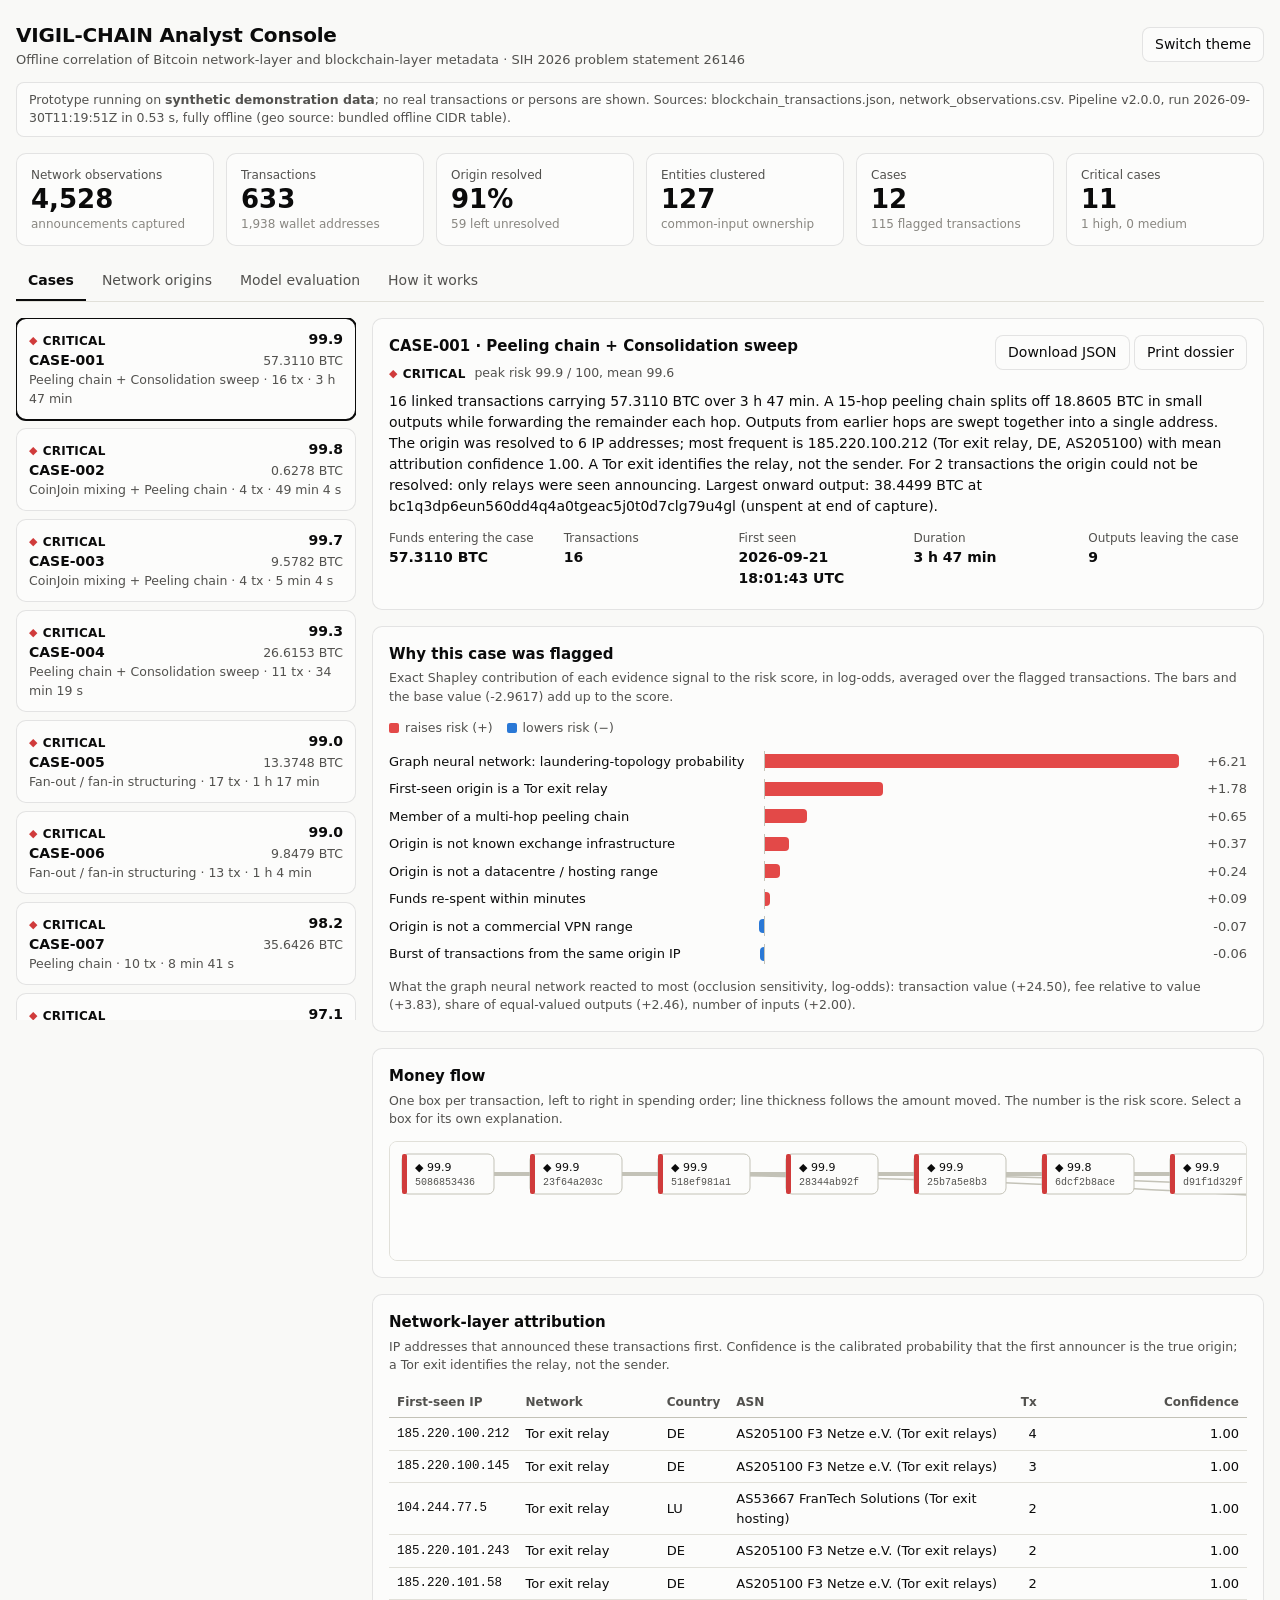
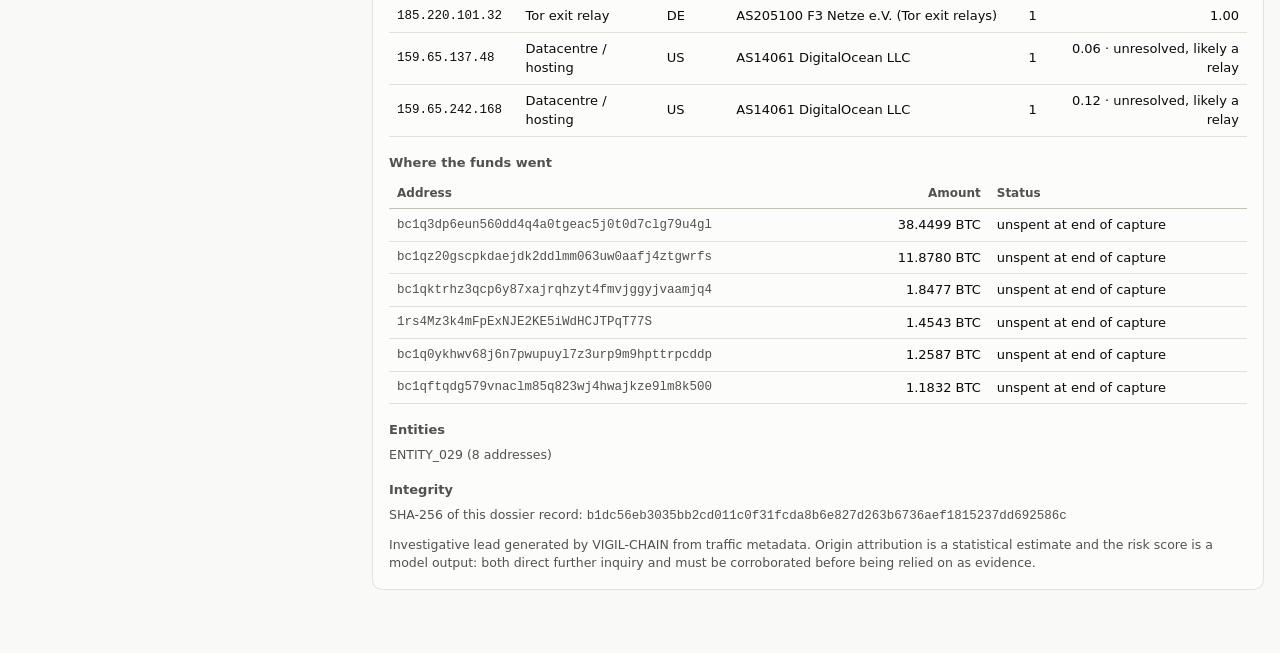
==== index.html @ c4ae5775 "feat: standalone analyst console and case API Single-file console with no external assets (opens fro" ====
<!DOCTYPE html>
<html lang="en">
<head>
<meta charset="UTF-8">
<meta name="viewport" content="width=device-width, initial-scale=1">
<title>VIGIL-CHAIN Analyst Console</title>
<style>
:root {
  color-scheme: light;
  --page: #f9f9f7; --surface: #fcfcfb; --ink: #0b0b0b; --ink2: #52514e; --muted: #898781;
  --grid: #e1e0d9; --axis: #c3c2b7; --border: rgba(11,11,11,0.10); --wash: rgba(11,11,11,0.04);
  --series-1: #2a78d6; --series-2: #eb6834;
  --raise: #e34948; --lower: #2a78d6;
  --good: #0ca30c; --warning: #fab219; --serious: #ec835a; --critical: #d03b3b;
}
@media (prefers-color-scheme: dark) {
  :root:not([data-theme="light"]) {
    color-scheme: dark;
    --page: #0d0d0d; --surface: #1a1a19; --ink: #ffffff; --ink2: #c3c2b7; --muted: #898781;
    --grid: #2c2c2a; --axis: #383835; --border: rgba(255,255,255,0.10); --wash: rgba(255,255,255,0.05);
    --series-1: #3987e5; --series-2: #d95926; --raise: #e66767; --lower: #3987e5;
  }
}
:root[data-theme="dark"] {
  color-scheme: dark;
  --page: #0d0d0d; --surface: #1a1a19; --ink: #ffffff; --ink2: #c3c2b7; --muted: #898781;
  --grid: #2c2c2a; --axis: #383835; --border: rgba(255,255,255,0.10); --wash: rgba(255,255,255,0.05);
  --series-1: #3987e5; --series-2: #d95926; --raise: #e66767; --lower: #3987e5;
}
* { box-sizing: border-box; }
body { margin: 0; background: var(--page); color: var(--ink);
  font: 14px/1.5 system-ui, -apple-system, "Segoe UI", sans-serif; }
button { font: inherit; color: inherit; cursor: pointer; }
code, .mono { font-family: ui-monospace, "Cascadia Mono", Consolas, monospace; font-size: 12.5px; }
.wrap { max-width: 1320px; margin: 0 auto; padding: 0 16px 48px; }
header { display: flex; flex-wrap: wrap; gap: 12px; align-items: center; justify-content: space-between; padding: 20px 0 12px; }
h1 { font-size: 20px; margin: 0; letter-spacing: -0.01em; }
.sub { color: var(--ink2); font-size: 13px; }
.notice { border: 1px solid var(--border); border-radius: 8px; padding: 8px 12px; color: var(--ink2);
  font-size: 12.5px; background: var(--surface); margin-bottom: 16px; }
.btn { border: 1px solid var(--border); background: var(--surface); border-radius: 8px; padding: 6px 12px; }
.btn:hover { background: var(--wash); }
.tiles { display: grid; grid-template-columns: repeat(auto-fit, minmax(150px, 1fr)); gap: 12px; margin-bottom: 16px; }
.tile { background: var(--surface); border: 1px solid var(--border); border-radius: 10px; padding: 12px 14px; }
.tile .label { color: var(--ink2); font-size: 12px; }
.tile .value { font-size: 26px; font-weight: 600; line-height: 1.2; }
.tile .hint { color: var(--muted); font-size: 12px; }
.tabs { display: flex; gap: 4px; border-bottom: 1px solid var(--grid); margin-bottom: 16px; overflow-x: auto; }
.tab { border: 0; background: none; padding: 8px 12px; border-bottom: 2px solid transparent; color: var(--ink2); white-space: nowrap; }
.tab[aria-selected="true"] { color: var(--ink); border-bottom-color: var(--ink); font-weight: 600; }
.panel { display: none; } .panel.active { display: block; }
.split { display: grid; grid-template-columns: 340px minmax(0, 1fr); gap: 16px; align-items: start; }
@media (max-width: 900px) { .split { grid-template-columns: minmax(0, 1fr); } }
.card { background: var(--surface); border: 1px solid var(--border); border-radius: 10px; padding: 16px; margin-bottom: 16px; }
.card h2 { font-size: 15px; margin: 0 0 4px; }
.card h3 { font-size: 13px; margin: 16px 0 6px; color: var(--ink2); font-weight: 600; }
.card .desc { color: var(--ink2); font-size: 12.5px; margin: 0 0 12px; }
.case-list { display: flex; flex-direction: column; gap: 8px; max-height: 78vh; overflow-y: auto; }
.case-item { text-align: left; background: var(--surface); border: 1px solid var(--border); border-radius: 10px; padding: 10px 12px; width: 100%; }
.case-item:hover { background: var(--wash); }
.case-item[aria-current="true"] { outline: 2px solid var(--ink); outline-offset: -1px; }
.case-item .row { display: flex; justify-content: space-between; gap: 8px; align-items: baseline; }
.case-item .score { font-weight: 600; font-variant-numeric: tabular-nums; }
.case-item .meta { color: var(--ink2); font-size: 12.5px; }
.sev { display: inline-flex; align-items: center; gap: 5px; font-size: 12px; font-weight: 600; letter-spacing: 0.02em; }
.sev i { font-style: normal; font-size: 11px; }
.sev.CRITICAL i { color: var(--critical); } .sev.HIGH i { color: var(--serious); }
.sev.MEDIUM i { color: var(--warning); } .sev.LOW i { color: var(--muted); }
.kv { display: grid; grid-template-columns: repeat(auto-fit, minmax(140px, 1fr)); gap: 10px 16px; margin: 12px 0 4px; }
.kv div span { display: block; color: var(--ink2); font-size: 12px; }
.kv div b { font-weight: 600; font-variant-numeric: tabular-nums; }
.narrative { margin: 8px 0 0; }
.legend { display: flex; flex-wrap: wrap; gap: 14px; font-size: 12.5px; color: var(--ink2); margin: 6px 0 10px; }
.legend span::before { content: ""; display: inline-block; width: 10px; height: 10px; border-radius: 2px; margin-right: 6px; background: var(--c); vertical-align: -1px; }
.factor { display: grid; grid-template-columns: minmax(150px, 42%) minmax(0, 1fr) 58px; gap: 10px; align-items: center; padding: 4px 0; font-size: 13px; }
.factor .track { position: relative; height: 14px; }
.factor .zero { position: absolute; top: -3px; bottom: -3px; width: 1px; background: var(--axis); }
.factor .bar { position: absolute; top: 0; height: 14px; }
.factor .bar.raise { background: var(--raise); border-radius: 0 4px 4px 0; }
.factor .bar.lower { background: var(--lower); border-radius: 4px 0 0 4px; }
.factor .num { text-align: right; font-variant-numeric: tabular-nums; color: var(--ink2); }
.flow { overflow: auto; border: 1px solid var(--grid); border-radius: 8px; max-height: 460px; background: var(--surface); }
.flow svg { display: block; }
.flow .edge { fill: none; stroke: var(--axis); }
.flow .node rect.body { fill: var(--surface); stroke: var(--axis); stroke-width: 1; }
.flow .node rect.band { stroke: none; }
.flow .node text { fill: var(--ink); font-size: 11px; }
.flow .node text.id { fill: var(--ink2); font-family: ui-monospace, Consolas, monospace; font-size: 10px; }
.flow .node { cursor: pointer; }
.flow .node.selected rect.body { stroke: var(--ink); stroke-width: 2; }
table { border-collapse: collapse; width: 100%; font-size: 13px; }
th { text-align: left; font-weight: 600; color: var(--ink2); font-size: 12px; padding: 6px 8px; border-bottom: 1px solid var(--axis); white-space: nowrap; }
td { padding: 6px 8px; border-bottom: 1px solid var(--grid); vertical-align: middle; }
td.n, th.n { text-align: right; font-variant-numeric: tabular-nums; }
.scroll { overflow-x: auto; }
.databar { display: grid; grid-template-columns: minmax(60px, 1fr) 44px; gap: 8px; align-items: center; min-width: 130px; }
.databar .t { height: 10px; position: relative; border-left: 1px solid var(--axis); }
.databar .t div { position: absolute; left: 0; top: 0; height: 10px; border-radius: 0 4px 4px 0; background: var(--c); }
.databar span { text-align: right; font-variant-numeric: tabular-nums; }
.hash { word-break: break-all; color: var(--ink2); }
.small { font-size: 12.5px; color: var(--ink2); }
#tip { position: fixed; pointer-events: none; z-index: 10; background: var(--surface); color: var(--ink); border: 1px solid var(--border);
  border-radius: 8px; padding: 8px 10px; font-size: 12.5px; box-shadow: 0 4px 16px rgba(0,0,0,0.18); max-width: 320px; display: none; }
#tip b { display: block; margin-bottom: 2px; }
.steps { display: grid; grid-template-columns: repeat(auto-fit, minmax(210px, 1fr)); gap: 12px; }
.steps .card { margin: 0; }
.steps .num { color: var(--muted); font-size: 12px; font-weight: 600; }
@media print {
  header .btn, .tabs, .case-list, .tiles, .notice, .actions { display: none !important; }
  .split { grid-template-columns: 1fr; } .panel { display: none !important; } #panel-cases { display: block !important; }
  .flow { max-height: none; overflow: visible; } body { background: #fff; }
}
</style>
</head>
<body>
<div class="wrap">
  <header>
    <div>
      <h1>VIGIL-CHAIN Analyst Console</h1>
      <div class="sub">Offline correlation of Bitcoin network-layer and blockchain-layer metadata &middot; SIH 2026 problem statement 26146</div>
    </div>
    <button class="btn" id="theme" type="button">Switch theme</button>
  </header>
  <div class="notice" id="notice"></div>
  <div class="tiles" id="tiles"></div>
  <div class="tabs" role="tablist">
    <button class="tab" role="tab" data-panel="cases" aria-selected="true">Cases</button>
    <button class="tab" role="tab" data-panel="origins" aria-selected="false">Network origins</button>
    <button class="tab" role="tab" data-panel="evaluation" aria-selected="false">Model evaluation</button>
    <button class="tab" role="tab" data-panel="method" aria-selected="false">How it works</button>
  </div>

  <section class="panel active" id="panel-cases">
    <div class="split">
      <div class="case-list" id="case-list"></div>
      <div id="case-detail"></div>
    </div>
  </section>
  <section class="panel" id="panel-origins"></section>
  <section class="panel" id="panel-evaluation"></section>
  <section class="panel" id="panel-method"></section>
</div>
<div id="tip" role="tooltip"></div>

<script id="vigil-data" type="application/json">{"meta":{"pipeline_version":"2.0.0","generated_at":"2026-09-30T11:19:51Z","sources":[{"file":"blockchain_transactions.json","sha256":"65308d26e2cf558273225a2f12fff27e6dfd21f2b08f9636fe605c480b778d29","records":633},{"file":"network_observations.csv","sha256":"879722d4d65c0af12d8719b188f96443b9447466c5f455ec9842c51c08712200","records":4528}],"model":{"pipeline_version":"2.0.0","architecture":"GraphSAGE mean, 2 layers, hidden 24; logistic risk fusion","training_data":"simulated traffic (src/simulation/generator.py)","gnn_seeds":[101,102,103,104,105,106,107,108,109,110,111,112],"fusion_seeds":[201,202,203,204,205,206],"gnn_train_transactions":7663,"gnn_train_positives":1116,"gnn_final_loss":0.0682,"fusion_train_transactions":3677,"tx_features":["log_value","log_inputs","log_outputs","log_fee_rate","output_ratio","equal_out_frac","log_respend","log_next_spend","log_in_degree","log_out_degree"],"evidence":["gnn_prob","anomaly","origin_tor","origin_vpn","origin_hosting","origin_exchange","peel_chain","coinjoin","velocity","origin_burst"],"origin_signals":["lead_term","sensor_agreement","relay_ratio","single_announcer"],"origin_calibration_transactions":11340,"sha256":"b9aaf2003395007db2a25df01aa88be20819f304ea2742f08e9f9e74195f751e","file":"vigil_chain_v1.npz"},"geo_source":"bundled offline CIDR table","runtime_s":0.53},"summary":{"observations":4528,"transactions":633,"origin_attributed":574,"origin_unresolved":59,"unobserved_transactions":0,"uncorrelated_observations":0,"observed_txids":633,"wallet_addresses":1938,"origin_ips":128,"graph_nodes":2699,"graph_edges":3286,"flow_edges":709,"entities":127,"peel_chains":16,"coinjoin_transactions":3,"flagged_transactions":115,"cases":12,"cases_by_severity":{"CRITICAL":11,"HIGH":1,"MEDIUM":0},"transactions_by_severity":{"CRITICAL":79,"HIGH":26,"MEDIUM":10,"LOW":518},"capture_start":1790000023.3746,"capture_end":1790027351.3329},"cases":[{"risk_score":99.9,"mean_risk":99.6,"severity":"CRITICAL","typology":"Peeling chain + Consolidation sweep","typology_tags":["Peeling chain","Consolidation sweep"],"tx_count":16,"inflow_btc":57.31104796,"peel_hops":15,"peeled_btc":18.860457,"first_seen":1790013703.8377,"last_seen":1790027351.3329,"duration":"3 h 47 min","origins":[{"ip":"185.220.100.212","transactions":4,"country":"DE","asn":"AS205100","asn_org":"F3 Netze e.V. (Tor exit relays)","category":"tor_exit","category_label":"Tor exit relay","mean_confidence":1.0,"resolved":true},{"ip":"185.220.100.145","transactions":3,"country":"DE","asn":"AS205100","asn_org":"F3 Netze e.V. (Tor exit relays)","category":"tor_exit","category_label":"Tor exit relay","mean_confidence":1.0,"resolved":true},{"ip":"104.244.77.5","transactions":2,"country":"LU","asn":"AS53667","asn_org":"FranTech Solutions (Tor exit hosting)","category":"tor_exit","category_label":"Tor exit relay","mean_confidence":1.0,"resolved":true},{"ip":"185.220.101.243","transactions":2,"country":"DE","asn":"AS205100","asn_org":"F3 Netze e.V. (Tor exit relays)","category":"tor_exit","category_label":"Tor exit relay","mean_confidence":1.0,"resolved":true},{"ip":"185.220.101.58","transactions":2,"country":"DE","asn":"AS205100","asn_org":"F3 Netze e.V. (Tor exit relays)","category":"tor_exit","category_label":"Tor exit relay","mean_confidence":1.0,"resolved":true},{"ip":"185.220.101.32","transactions":1,"country":"DE","asn":"AS205100","asn_org":"F3 Netze e.V. (Tor exit relays)","category":"tor_exit","category_label":"Tor exit relay","mean_confidence":1.0,"resolved":true},{"ip":"159.65.137.48","transactions":1,"country":"US","asn":"AS14061","asn_org":"DigitalOcean LLC","category":"hosting","category_label":"Datacentre / hosting","mean_confidence":0.062,"resolved":false},{"ip":"159.65.242.168","transactions":1,"country":"US","asn":"AS14061","asn_org":"DigitalOcean LLC","category":"hosting","category_label":"Datacentre / hosting","mean_confidence":0.122,"resolved":false}],"entities":[{"entity_id":"ENTITY_029","addresses":8}],"terminal_outputs":[{"address":"bc1q3dp6eun560dd4q4a0tgeac5j0t0d7clg79u4gl","amount_btc":38.44994597,"status":"unspent at end of capture"},{"address":"bc1qz20gscpkdaejdk2ddlmm063uw0aafj4ztgwrfs","amount_btc":11.87803864,"status":"unspent at end of capture"},{"address":"bc1qktrhz3qcp6y87xajrqhzyt4fmvjggyjvaamjq4","amount_btc":1.84773859,"status":"unspent at end of capture"},{"address":"1rs4Mz3k4mFpExNJE2KE5iWdHCJTPqT77S","amount_btc":1.45433624,"status":"unspent at end of capture"},{"address":"bc1q0ykhwv68j6n7pwupuyl7z3urp9m9hpttrpcddp","amount_btc":1.25873349,"status":"unspent at end of capture"},{"address":"bc1qftqdg579vnaclm85q823wj4hwajkze9lm8k500","amount_btc":1.18321023,"status":"unspent at end of capture"}],"terminal_output_count":9,"factors":[{"key":"gnn_prob","factor":"Graph neural network: laundering-topology probability","value":0.9998,"shap_log_odds":6.2064,"share_pct":66.5,"impact":"+6.21"},{"key":"origin_tor","factor":"First-seen origin is a Tor exit relay","value":0.875,"shap_log_odds":1.7777,"share_pct":19.0,"impact":"+1.78"},{"key":"peel_chain","factor":"Member of a multi-hop peeling chain","value":0.9375,"shap_log_odds":0.6473,"share_pct":6.9,"impact":"+0.65"},{"key":"origin_exchange","factor":"Origin is not known exchange infrastructure","value":0.0,"shap_log_odds":0.374,"share_pct":4.0,"impact":"+0.37"},{"key":"origin_hosting","factor":"Origin is not a datacentre / hosting range","value":0.0,"shap_log_odds":0.2357,"share_pct":2.5,"impact":"+0.24"},{"key":"velocity","factor":"Funds re-spent within minutes","value":0.1496,"shap_log_odds":0.0893,"share_pct":1.0,"impact":"+0.09"},{"key":"origin_vpn","factor":"Origin is not a commercial VPN range","value":0.0,"shap_log_odds":-0.0657,"share_pct":0.0,"impact":"-0.07"},{"key":"origin_burst","factor":"Burst of transactions from the same origin IP","value":0.0781,"shap_log_odds":-0.0564,"share_pct":0.0,"impact":"-0.06"},{"key":"anomaly","factor":"Isolation Forest: statistical outlier score","value":0.4767,"shap_log_odds":0.0041,"share_pct":0.0,"impact":"+0.00"},{"key":"coinjoin","factor":"No equal-output mixing structure","value":0.0,"shap_log_odds":-0.0006,"share_pct":0.0,"impact":"-0.00"}],"base_value_log_odds":-2.9617,"gnn_drivers":[{"feature":"log_value","label":"transaction value","log_odds_drop":24.5},{"feature":"log_fee_rate","label":"fee relative to value","log_odds_drop":3.832},{"feature":"equal_out_frac","label":"share of equal-valued outputs","log_odds_drop":2.462},{"feature":"log_inputs","label":"number of inputs","log_odds_drop":2.005}],"transactions":[{"txid":"5086853436d2662e7927ef8c202b68a44d8d186d309f499a9af49bce17ed23ab","timestamp":1790013703.8377,"risk_score":99.9,"severity":"CRITICAL","bridge":false,"inputs":1,"outputs":2,"value_btc":57.31104796,"fee_btc":4.723e-05,"origin_ip":"185.220.100.212","origin_confidence":1.0,"origin_lead_ms":152.3,"origin_country":"DE","origin_category":"tor_exit","gnn_prob":0.999,"anomaly":0.5452,"evidence":[0.999,0.545,1.0,0.0,0.0,0.0,1.0,0.0,0.203,0.0],"shap":[6.2,0.056,2.062,-0.066,0.236,0.374,0.699,-0.001,0.05,-0.105]},{"txid":"23f64a203c50a56f08697bc044e0ebeaadaabe4139642956f994967cfeb510ae","timestamp":1790014182.1853,"risk_score":99.9,"severity":"CRITICAL","bridge":false,"inputs":1,"outputs":2,"value_btc":55.10277816,"fee_btc":3.991e-05,"origin_ip":"185.220.100.145","origin_confidence":1.0,"origin_lead_ms":225.8,"origin_country":"DE","origin_category":"tor_exit","gnn_prob":1.0,"anomaly":0.4555,"evidence":[1.0,0.456,1.0,0.0,0.0,0.0,1.0,0.0,0.205,0.25],"shap":[6.208,-0.012,2.062,-0.066,0.236,0.374,0.699,-0.001,0.048,0.051]},{"txid":"518ef981a1a078b919471bd850f654b214f3f44a69af2567be566adbb0acf796","timestamp":1790014657.0384,"risk_score":99.9,"severity":"CRITICAL","bridge":false,"inputs":1,"outputs":2,"value_btc":54.76305763,"fee_btc":2.457e-05,"origin_ip":"185.220.100.145","origin_confidence":1.0,"origin_lead_ms":30.5,"origin_country":"DE","origin_category":"tor_exit","gnn_prob":0.9995,"anomaly":0.489,"evidence":[1.0,0.489,1.0,0.0,0.0,0.0,1.0,0.0,0.205,0.25],"shap":[6.204,0.013,2.062,-0.066,0.236,0.374,0.699,-0.001,0.048,0.051]},{"txid":"28344ab92f6c081c6838a0e85b0bd55eca7b9230694b7e0f5808ffcbb54161e5","timestamp":1790015966.9666,"risk_score":99.9,"severity":"CRITICAL","bridge":false,"inputs":1,"outputs":2,"value_btc":53.14977923,"fee_btc":3.207e-05,"origin_ip":"185.220.101.243","origin_confidence":1.0,"origin_lead_ms":124.1,"origin_country":"DE","origin_category":"tor_exit","gnn_prob":1.0,"anomaly":0.4597,"evidence":[1.0,0.46,1.0,0.0,0.0,0.0,1.0,0.0,0.013,0.25],"shap":[6.208,-0.009,2.062,-0.066,0.236,0.374,0.699,-0.001,0.19,0.051]},{"txid":"25b7a5e8b311b9bc12cc63f6bad22895498eff75347e8d757992e1a0563504d6","timestamp":1790017264.9501,"risk_score":99.9,"severity":"CRITICAL","bridge":false,"inputs":1,"outputs":2,"value_btc":52.80638348,"fee_btc":3.534e-05,"origin_ip":"104.244.77.5","origin_confidence":1.0,"origin_lead_ms":50.3,"origin_country":"LU","origin_category":"tor_exit","gnn_prob":0.9998,"anomaly":0.4532,"evidence":[1.0,0.453,1.0,0.0,0.0,0.0,1.0,0.0,0.29,0.25],"shap":[6.206,-0.014,2.062,-0.066,0.236,0.374,0.699,-0.001,-0.015,0.051]},{"txid":"6dcf2b8ace75c39efae2158cfd775af1edd49e628ac17435aeb4d039f0df6bc5","timestamp":1790017636.0497,"risk_score":99.8,"severity":"CRITICAL","bridge":false,"inputs":1,"outputs":2,"value_btc":50.95860955,"fee_btc":7.89e-05,"origin_ip":"185.220.100.145","origin_confidence":1.0,"origin_lead_ms":60.7,"origin_country":"DE","origin_category":"tor_exit","gnn_prob":0.9999,"anomaly":0.4597,"evidence":[1.0,0.46,1.0,0.0,0.0,0.0,1.0,0.0,0.29,0.0],"shap":[6.207,-0.009,2.062,-0.066,0.236,0.374,0.699,-0.001,-0.015,-0.105]},{"txid":"d91f1d329f5650f03495177bb2925ad317ed3fcca639305650bbef8ceaa42c64","timestamp":1790018445.243,"risk_score":99.9,"severity":"CRITICAL","bridge":false,"inputs":1,"outputs":2,"value_btc":49.36112608,"fee_btc":4.714e-05,"origin_ip":"185.220.101.243","origin_confidence":1.0,"origin_lead_ms":104.2,"origin_country":"DE","origin_category":"tor_exit","gnn_prob":1.0,"anomaly":0.4571,"evidence":[1.0,0.457,1.0,0.0,0.0,0.0,1.0,0.0,0.067,0.25],"shap":[6.208,-0.011,2.062,-0.066,0.236,0.374,0.699,-0.001,0.15,0.051]},{"txid":"4d7cc88e32f06983dcae531465f669ad3ecc386136267162f1d5d9e2416314e3","timestamp":1790019339.0364,"risk_score":99.9,"severity":"CRITICAL","bridge":false,"inputs":1,"outputs":2,"value_btc":47.75657233,"fee_btc":3.386e-05,"origin_ip":"185.220.100.212","origin_confidence":1.0,"origin_lead_ms":119.6,"origin_country":"DE","origin_category":"tor_exit","gnn_prob":1.0,"anomaly":0.4517,"evidence":[1.0,0.452,1.0,0.0,0.0,0.0,1.0,0.0,0.051,0.0],"shap":[6.208,-0.015,2.062,-0.066,0.236,0.374,0.699,-0.001,0.162,-0.105]},{"txid":"7e76185efe159dfbce46edcc9704245ec91b3bc91f11cb27ebb5e9dc8849ff72","timestamp":1790020608.1686,"risk_score":99.9,"severity":"CRITICAL","bridge":false,"inputs":1,"outputs":2,"value_btc":47.20129211,"fee_btc":3.813e-05,"origin_ip":"104.244.77.5","origin_confidence":1.0,"origin_lead_ms":151.7,"origin_country":"LU","origin_category":"tor_exit","gnn_prob":1.0,"anomaly":0.4589,"evidence":[1.0,0.459,1.0,0.0,0.0,0.0,1.0,0.0,0.09,0.0],"shap":[6.208,-0.009,2.062,-0.066,0.236,0.374,0.699,-0.001,0.134,-0.105]},{"txid":"977972c07056f4ecc7df988cdd52c9bd36dd18c3d138c06eb625b8b0bbe25822","timestamp":1790021331.9619,"risk_score":99.9,"severity":"CRITICAL","bridge":false,"inputs":1,"outputs":2,"value_btc":45.91960955,"fee_btc":2.925e-05,"origin_ip":"185.220.100.212","origin_confidence":1.0,"origin_lead_ms":111.7,"origin_country":"DE","origin_category":"tor_exit","gnn_prob":1.0,"anomaly":0.4614,"evidence":[1.0,0.461,1.0,0.0,0.0,0.0,1.0,0.0,0.09,0.0],"shap":[6.208,-0.008,2.062,-0.066,0.236,0.374,0.699,-0.001,0.134,-0.105]},{"txid":"0181644f8e43108efe268636be2baef8525b37319f087bc537d1886d16736766","timestamp":1790022263.774,"risk_score":99.9,"severity":"CRITICAL","bridge":false,"inputs":1,"outputs":2,"value_btc":44.22193869,"fee_btc":3.738e-05,"origin_ip":"185.220.101.32","origin_confidence":1.0,"origin_lead_ms":48.4,"origin_country":"DE","origin_category":"tor_exit","gnn_prob":1.0,"anomaly":0.4591,"evidence":[1.0,0.459,1.0,0.0,0.0,0.0,1.0,0.0,0.045,0.0],"shap":[6.208,-0.009,2.062,-0.066,0.236,0.374,0.699,-0.001,0.167,-0.105]},{"txid":"63011880ce89835073d2d088638aa669cc2406a8d275cc5f7b0d48b5501c9315","timestamp":1790023392.2764,"risk_score":98.3,"severity":"CRITICAL","bridge":false,"inputs":1,"outputs":2,"value_btc":43.72032496,"fee_btc":6.087e-05,"origin_ip":"159.65.242.168","origin_confidence":0.122,"origin_lead_ms":105.8,"origin_country":"US","origin_category":"hosting","gnn_prob":1.0,"anomaly":0.4332,"evidence":[1.0,0.433,0.0,0.0,0.0,0.0,1.0,0.0,0.344,0.0],"shap":[6.208,-0.029,-0.216,-0.066,0.236,0.374,0.699,-0.001,-0.055,-0.105]},{"txid":"fe8893f7552ac0dc1b3bda728d6377111390fd2ae1c6f576c494faf20e1bfd29","timestamp":1790023712.4823,"risk_score":99.8,"severity":"CRITICAL","bridge":false,"inputs":1,"outputs":2,"value_btc":42.4615306,"fee_btc":5.429e-05,"origin_ip":"185.220.101.58","origin_confidence":1.0,"origin_lead_ms":75.2,"origin_country":"DE","origin_category":"tor_exit","gnn_prob":0.9996,"anomaly":0.4386,"evidence":[1.0,0.439,1.0,0.0,0.0,0.0,1.0,0.0,0.344,0.0],"shap":[6.205,-0.025,2.062,-0.066,0.236,0.374,0.699,-0.001,-0.055,-0.105]},{"txid":"71eb197de416ac762b0c39b9987e5d226fdb4691a7de47b523e0a8988a900483","timestamp":1790024460.306,"risk_score":99.9,"severity":"CRITICAL","bridge":false,"inputs":1,"outputs":2,"value_btc":41.00714007,"fee_btc":2.128e-05,"origin_ip":"185.220.101.58","origin_confidence":1.0,"origin_lead_ms":28.2,"origin_country":"DE","origin_category":"tor_exit","gnn_prob":0.9995,"anomaly":0.4699,"evidence":[0.999,0.47,1.0,0.0,0.0,0.0,1.0,0.0,0.083,0.0],"shap":[6.204,-0.001,2.062,-0.066,0.236,0.374,0.699,-0.001,0.139,-0.105]},{"txid":"c60b488b517d850bdc361b5f793b5eb76b6f5fe03e0d54932c131b28680fba01","timestamp":1790025241.417,"risk_score":99.9,"severity":"CRITICAL","bridge":false,"inputs":1,"outputs":2,"value_btc":39.63322097,"fee_btc":6.477e-05,"origin_ip":"185.220.100.212","origin_confidence":1.0,"origin_lead_ms":5.3,"origin_country":"DE","origin_category":"tor_exit","gnn_prob":0.9997,"anomaly":0.5217,"evidence":[1.0,0.522,1.0,0.0,0.0,0.0,1.0,0.0,0.074,0.0],"shap":[6.206,0.038,2.062,-0.066,0.236,0.374,0.699,-0.001,0.145,-0.105]},{"txid":"be1087c6fb367067f9a15657cd02582979a522468acb6855fc0ef38e4f965649","timestamp":1790027351.3329,"risk_score":97.5,"severity":"CRITICAL","bridge":false,"inputs":8,"outputs":1,"value_btc":11.87814779,"fee_btc":0.00010915,"origin_ip":"159.65.137.48","origin_confidence":0.062,"origin_lead_ms":43.5,"origin_country":"US","origin_category":"hosting","gnn_prob":0.9998,"anomaly":0.6142,"evidence":[1.0,0.614,0.0,0.0,0.0,0.0,0.0,0.0,0.0,0.0],"shap":[6.206,0.108,-0.216,-0.066,0.236,0.374,-0.13,-0.001,0.2,-0.105]}],"edges":[[0,1,55.10277816],[0,15,2.20822257],[1,2,54.76305763],[2,3,53.14977923],[2,15,1.61325383],[3,4,52.80638348],[4,5,50.95860955],[5,6,49.36112608],[5,15,1.59740457],[6,7,47.75657233],[6,15,1.60450661],[7,8,47.20129211],[8,9,45.91960955],[8,15,1.28164443],[9,10,44.22193869],[9,15,1.69764161],[10,11,43.72032496],[10,15,0.50157635],[11,12,42.4615306],[12,13,41.00714007],[13,14,39.63322097],[13,15,1.37389782]],"notes":"Investigative lead generated by VIGIL-CHAIN from traffic metadata. Origin attribution is a statistical estimate and the risk score is a model output: both direct further inquiry and must be corroborated before being relied on as evidence.","narrative":"16 linked transactions carrying 57.3110 BTC over 3 h 47 min. A 15-hop peeling chain splits off 18.8605 BTC in small outputs while forwarding the remainder each hop. Outputs from earlier hops are swept together into a single address. The origin was resolved to 6 IP addresses; most frequent is 185.220.100.212 (Tor exit relay, DE, AS205100) with mean attribution confidence 1.00. A Tor exit identifies the relay, not the sender. For 2 transactions the origin could not be resolved: only relays were seen announcing. Largest onward output: 38.4499 BTC at bc1q3dp6eun560dd4q4a0tgeac5j0t0d7clg79u4gl (unspent at end of capture).","case_id":"CASE-001","evidence_hash":"b1dc56eb3035bb2cd011c0f31fcda8b6e827d263b6736aef1815237dd692586c"},{"risk_score":99.8,"mean_risk":99.3,"severity":"CRITICAL","typology":"CoinJoin mixing + Peeling chain","typology_tags":["CoinJoin mixing","Peeling chain"],"tx_count":4,"inflow_btc":0.62784128,"peel_hops":3,"peeled_btc":0.01501841,"first_seen":1790005079.31,"last_seen":1790008023.654,"duration":"49 min 4 s","origins":[{"ip":"104.244.77.12","transactions":1,"country":"LU","asn":"AS53667","asn_org":"FranTech Solutions (Tor exit hosting)","category":"tor_exit","category_label":"Tor exit relay","mean_confidence":1.0,"resolved":true},{"ip":"185.220.101.243","transactions":1,"country":"DE","asn":"AS205100","asn_org":"F3 Netze e.V. (Tor exit relays)","category":"tor_exit","category_label":"Tor exit relay","mean_confidence":1.0,"resolved":true},{"ip":"185.220.101.58","transactions":1,"country":"DE","asn":"AS205100","asn_org":"F3 Netze e.V. (Tor exit relays)","category":"tor_exit","category_label":"Tor exit relay","mean_confidence":1.0,"resolved":true},{"ip":"73.107.13.85","transactions":1,"country":"US","asn":"AS7922","asn_org":"Comcast Cable","category":"residential","category_label":"Residential ISP","mean_confidence":0.227,"resolved":false}],"entities":[],"terminal_outputs":[{"address":"1qr9Yw991UJRK62hiASmGXffRXDM4gBDdC","amount_btc":0.1,"status":"unspent at end of capture"},{"address":"1j4nQTjmRnJwkxMnMYDWnu3N46faPxCKws","amount_btc":0.1,"status":"unspent at end of capture"},{"address":"bc1qyc6fgx36jq5uypcmhmxp7fxg7y6v7npnhnqm7p","amount_btc":0.1,"status":"unspent at end of capture"},{"address":"3zUK92AFnXYcZNUs9qRim4QdQmDGcUWYhD","amount_btc":0.1,"status":"unspent at end of capture"},{"address":"1Qe9jnfyQg7BM24RdFw54err7sYfStAtmQ","amount_btc":0.08488883,"status":"unspent at end of capture"},{"address":"bc1q7w082dkdsawtpnp5u5nmalr0hlzg5w29eegpq4","amount_btc":0.03393363,"status":"unspent at end of capture"}],"terminal_output_count":13,"factors":[{"key":"gnn_prob","factor":"Graph neural network: laundering-topology probability","value":0.9996,"shap_log_odds":6.2046,"share_pct":72.7,"impact":"+6.20"},{"key":"origin_tor","factor":"First-seen origin is a Tor exit relay","value":0.75,"shap_log_odds":1.4929,"share_pct":17.5,"impact":"+1.49"},{"key":"origin_exchange","factor":"Origin is not known exchange infrastructure","value":0.0,"shap_log_odds":0.374,"share_pct":4.4,"impact":"+0.37"},{"key":"origin_hosting","factor":"Origin is not a datacentre / hosting range","value":0.0,"shap_log_odds":0.2357,"share_pct":2.8,"impact":"+0.24"},{"key":"peel_chain","factor":"Not part of a multi-hop peeling chain","value":0.375,"shap_log_odds":0.1809,"share_pct":2.1,"impact":"+0.18"},{"key":"origin_burst","factor":"Burst of transactions from the same origin IP","value":0.0,"shap_log_odds":-0.1053,"share_pct":0.0,"impact":"-0.11"},{"key":"origin_vpn","factor":"Origin is not a commercial VPN range","value":0.0,"shap_log_odds":-0.0657,"share_pct":0.0,"impact":"-0.07"},{"key":"coinjoin","factor":"No equal-output mixing structure","value":0.125,"shap_log_odds":0.0294,"share_pct":0.3,"impact":"+0.03"},{"key":"velocity","factor":"Funds re-spent within minutes","value":0.2523,"shap_log_odds":0.0133,"share_pct":0.2,"impact":"+0.01"},{"key":"anomaly","factor":"Isolation Forest: statistical outlier score","value":0.4654,"shap_log_odds":-0.0045,"share_pct":0.0,"impact":"-0.00"}],"base_value_log_odds":-2.9617,"gnn_drivers":[{"feature":"output_ratio","label":"small-to-large output ratio","log_odds_drop":15.859},{"feature":"log_outputs","label":"number of outputs","log_odds_drop":10.128},{"feature":"log_fee_rate","label":"fee relative to value","log_odds_drop":8.069},{"feature":"log_inputs","label":"number of inputs","log_odds_drop":4.618}],"transactions":[{"txid":"719aa3f77beeb2599c7f328cf727cbee54fc082ee16712d5a6a836a35262e350","timestamp":1790005079.31,"risk_score":99.7,"severity":"CRITICAL","bridge":false,"inputs":5,"outputs":10,"value_btc":0.62784128,"fee_btc":7.551e-05,"origin_ip":"185.220.101.58","origin_confidence":1.0,"origin_lead_ms":166.9,"origin_country":"DE","origin_category":"tor_exit","gnn_prob":0.9997,"anomaly":0.6156,"evidence":[1.0,0.616,1.0,0.0,0.0,0.0,0.0,0.5,0.494,0.0],"shap":[6.206,0.109,2.062,-0.066,0.236,0.374,-0.13,0.119,-0.166,-0.105]},{"txid":"32c3d6cd427ac83b30755703a3ee752c7e5e488a68b0747fe81e45402e88a12b","timestamp":1790005290.9518,"risk_score":99.7,"severity":"CRITICAL","bridge":false,"inputs":1,"outputs":2,"value_btc":0.1,"fee_btc":3.303e-05,"origin_ip":"185.220.101.243","origin_confidence":1.0,"origin_lead_ms":61.1,"origin_country":"DE","origin_category":"tor_exit","gnn_prob":1.0,"anomaly":0.4146,"evidence":[1.0,0.415,1.0,0.0,0.0,0.0,0.5,0.0,0.494,0.0],"shap":[6.208,-0.043,2.062,-0.066,0.236,0.374,0.285,-0.001,-0.166,-0.105]},{"txid":"8d82c52a04eb792ab2108b6c603a020e37332d3e76b7bc01bafdef513b5def51","timestamp":1790006662.1077,"risk_score":99.8,"severity":"CRITICAL","bridge":false,"inputs":1,"outputs":2,"value_btc":0.09751875,"fee_btc":2.914e-05,"origin_ip":"104.244.77.12","origin_confidence":1.0,"origin_lead_ms":29.2,"origin_country":"LU","origin_category":"tor_exit","gnn_prob":1.0,"anomaly":0.3995,"evidence":[1.0,0.4,1.0,0.0,0.0,0.0,0.5,0.0,0.011,0.0],"shap":[6.208,-0.054,2.062,-0.066,0.236,0.374,0.285,-0.001,0.192,-0.105]},{"txid":"26ab0126eba0d9278b01f419f0b28e9ff0c4e5f83e564ecd54e2f5be1a6515a5","timestamp":1790008023.654,"risk_score":98.0,"severity":"CRITICAL","bridge":false,"inputs":1,"outputs":2,"value_btc":0.09359079,"fee_btc":3.059e-05,"origin_ip":"73.107.13.85","origin_confidence":0.227,"origin_lead_ms":171.7,"origin_country":"US","origin_category":"residential","gnn_prob":0.9985,"anomaly":0.4318,"evidence":[0.999,0.432,0.0,0.0,0.0,0.0,0.5,0.0,0.011,0.0],"shap":[6.197,-0.03,-0.216,-0.066,0.236,0.374,0.285,-0.001,0.192,-0.105]}],"edges":[[0,1,0.1],[1,2,0.09751875],[2,3,0.09359079]],"notes":"Investigative lead generated by VIGIL-CHAIN from traffic metadata. Origin attribution is a statistical estimate and the risk score is a model output: both direct further inquiry and must be corroborated before being relied on as evidence.","narrative":"4 linked transactions carrying 0.6278 BTC over 49 min 4 s. An equal-output mixing round breaks the link between senders and receivers. A 3-hop peeling chain splits off 0.0150 BTC in small outputs while forwarding the remainder each hop. The origin was resolved to 3 IP addresses; most frequent is 104.244.77.12 (Tor exit relay, LU, AS53667) with mean attribution confidence 1.00. A Tor exit identifies the relay, not the sender. For 1 transaction the origin could not be resolved: only relays were seen announcing. Largest onward output: 0.1000 BTC at 1qr9Yw991UJRK62hiASmGXffRXDM4gBDdC (unspent at end of capture).","case_id":"CASE-002","evidence_hash":"c210a95e7610272b299a33d0f936da33cfc56282099b4599e6368a7ac37a93ae"},{"risk_score":99.7,"mean_risk":98.9,"severity":"CRITICAL","typology":"CoinJoin mixing + Peeling chain","typology_tags":["CoinJoin mixing","Peeling chain"],"tx_count":4,"inflow_btc":9.57821374,"peel_hops":3,"peeled_btc":0.11935013,"first_seen":1790017363.3247,"last_seen":1790017667.2231,"duration":"5 min 4 s","origins":[{"ip":"185.220.100.212","transactions":2,"country":"DE","asn":"AS205100","asn_org":"F3 Netze e.V. (Tor exit relays)","category":"tor_exit","category_label":"Tor exit relay","mean_confidence":1.0,"resolved":true},{"ip":"104.244.77.5","transactions":1,"country":"LU","asn":"AS53667","asn_org":"FranTech Solutions (Tor exit hosting)","category":"tor_exit","category_label":"Tor exit relay","mean_confidence":1.0,"resolved":true},{"ip":"185.220.101.94","transactions":1,"country":"DE","asn":"AS205100","asn_org":"F3 Netze e.V. (Tor exit relays)","category":"tor_exit","category_label":"Tor exit relay","mean_confidence":0.396,"resolved":false}],"entities":[],"terminal_outputs":[{"address":"3fRXz29UwpuNVmaMc65Bvujr3oHK93vFzJ","amount_btc":1.0,"status":"unspent at end of capture"},{"address":"3eq8tPvVQo2BNdXyrCYgVwdxgD8ujBQWB7","amount_btc":1.0,"status":"unspent at end of capture"},{"address":"3N1Uziy2kcmGFMQLY1tn7vV6upoCzPDtim","amount_btc":1.0,"status":"unspent at end of capture"},{"address":"bc1qfwvgvjqxnhwz59gwmvqukpnqd0h4kzu6j3p4qa","amount_btc":1.0,"status":"unspent at end of capture"},{"address":"3hx4E4bCj8Fs5KvXPkCyb7FZz8ymXSTNJS","amount_btc":1.0,"status":"unspent at end of capture"},{"address":"1EU1UAeKD6jqyE3KiC1W5tgQpWEfbw5XsF","amount_btc":1.0,"status":"unspent at end of capture"}],"terminal_output_count":19,"factors":[{"key":"gnn_prob","factor":"Graph neural network: laundering-topology probability","value":0.9976,"shap_log_odds":6.1896,"share_pct":72.6,"impact":"+6.19"},{"key":"origin_tor","factor":"First-seen origin is a Tor exit relay","value":0.75,"shap_log_odds":1.4929,"share_pct":17.5,"impact":"+1.49"},{"key":"origin_exchange","factor":"Origin is not known exchange infrastructure","value":0.0,"shap_log_odds":0.374,"share_pct":4.4,"impact":"+0.37"},{"key":"velocity","factor":"Funds re-spent within minutes","value":0.7587,"shap_log_odds":-0.3618,"share_pct":0.0,"impact":"-0.36"},{"key":"origin_hosting","factor":"Origin is not a datacentre / hosting range","value":0.0,"shap_log_odds":0.2357,"share_pct":2.8,"impact":"+0.24"},{"key":"peel_chain","factor":"Not part of a multi-hop peeling chain","value":0.375,"shap_log_odds":0.1809,"share_pct":2.1,"impact":"+0.18"},{"key":"origin_vpn","factor":"Origin is not a commercial VPN range","value":0.0,"shap_log_odds":-0.0657,"share_pct":0.0,"impact":"-0.07"},{"key":"coinjoin","factor":"No equal-output mixing structure","value":0.125,"shap_log_odds":0.0294,"share_pct":0.3,"impact":"+0.03"},{"key":"origin_burst","factor":"Burst of transactions from the same origin IP","value":0.1875,"shap_log_odds":0.012,"share_pct":0.1,"impact":"+0.01"},{"key":"anomaly","factor":"Isolation Forest: statistical outlier score","value":0.4827,"shap_log_odds":0.0086,"share_pct":0.1,"impact":"+0.01"}],"base_value_log_odds":-2.9617,"gnn_drivers":[{"feature":"log_outputs","label":"number of outputs","log_odds_drop":9.512},{"feature":"output_ratio","label":"small-to-large output ratio","log_odds_drop":9.145},{"feature":"log_next_spend","label":"time until the outputs were re-spent","log_odds_drop":6.088},{"feature":"log_inputs","label":"number of inputs","log_odds_drop":4.494}],"transactions":[{"txid":"5f226cac64a95a374cea340303c574a86a9e8846690d05de0eee6d36273e05c1","timestamp":1790017363.3247,"risk_score":99.7,"severity":"CRITICAL","bridge":false,"inputs":8,"outputs":16,"value_btc":9.57821374,"fee_btc":0.00023939,"origin_ip":"185.220.100.212","origin_confidence":1.0,"origin_lead_ms":54.2,"origin_country":"DE","origin_category":"tor_exit","gnn_prob":1.0,"anomaly":0.6517,"evidence":[1.0,0.652,1.0,0.0,0.0,0.0,0.0,0.5,0.537,0.25],"shap":[6.208,0.136,2.062,-0.066,0.236,0.374,-0.13,0.119,-0.198,0.051]},{"txid":"4cd83a68305a3601e399d35a11efe9997ccfadd114af3639fc80e31306a4e730","timestamp":1790017549.8465,"risk_score":96.4,"severity":"CRITICAL","bridge":false,"inputs":1,"outputs":2,"value_btc":1.0,"fee_btc":2.207e-05,"origin_ip":"185.220.101.94","origin_confidence":0.396,"origin_lead_ms":102.8,"origin_country":"DE","origin_category":"tor_exit","gnn_prob":1.0,"anomaly":0.4116,"evidence":[1.0,0.412,0.0,0.0,0.0,0.0,0.5,0.0,0.852,0.0],"shap":[6.208,-0.045,-0.216,-0.066,0.236,0.374,0.285,-0.001,-0.431,-0.105]},{"txid":"8db5fb1fcc612ebb12ebcbda602f5175ca573c65e05eabf4e971dacac8ef6196","timestamp":1790017597.8511,"risk_score":99.7,"severity":"CRITICAL","bridge":false,"inputs":1,"outputs":2,"value_btc":0.9747925,"fee_btc":1.48e-05,"origin_ip":"104.244.77.5","origin_confidence":1.0,"origin_lead_ms":105.0,"origin_country":"LU","origin_category":"tor_exit","gnn_prob":1.0,"anomaly":0.4104,"evidence":[1.0,0.41,1.0,0.0,0.0,0.0,0.5,0.0,0.852,0.25],"shap":[6.208,-0.046,2.062,-0.066,0.236,0.374,0.285,-0.001,-0.431,0.051]},{"txid":"60047ffdff74d8a84ef00b2ff59d49252adc0bec62d9b535a360e646adfd7e88","timestamp":1790017667.2231,"risk_score":99.7,"severity":"CRITICAL","bridge":false,"inputs":1,"outputs":2,"value_btc":0.90344057,"fee_btc":5.952e-05,"origin_ip":"185.220.100.212","origin_confidence":1.0,"origin_lead_ms":189.7,"origin_country":"DE","origin_category":"tor_exit","gnn_prob":0.9903,"anomaly":0.4572,"evidence":[0.99,0.457,1.0,0.0,0.0,0.0,0.5,0.0,0.794,0.25],"shap":[6.134,-0.011,2.062,-0.066,0.236,0.374,0.285,-0.001,-0.388,0.051]}],"edges":[[0,1,1.0],[1,2,0.9747925],[2,3,0.90344057]],"notes":"Investigative lead generated by VIGIL-CHAIN from traffic metadata. Origin attribution is a statistical estimate and the risk score is a model output: both direct further inquiry and must be corroborated before being relied on as evidence.","narrative":"4 linked transactions carrying 9.5782 BTC over 5 min 4 s. An equal-output mixing round breaks the link between senders and receivers. A 3-hop peeling chain splits off 0.1194 BTC in small outputs while forwarding the remainder each hop. The origin was resolved to 2 IP addresses; most frequent is 185.220.100.212 (Tor exit relay, DE, AS205100) with mean attribution confidence 1.00. A Tor exit identifies the relay, not the sender. For 1 transaction the origin could not be resolved: only relays were seen announcing. Largest onward output: 1.0000 BTC at 3fRXz29UwpuNVmaMc65Bvujr3oHK93vFzJ (unspent at end of capture).","case_id":"CASE-003","evidence_hash":"1347be29cc5df87c0144ab7c50a9e7712bb918ed3c0723672cb04b9d23c97c1e"},{"risk_score":99.3,"mean_risk":99.0,"severity":"CRITICAL","typology":"Peeling chain + Consolidation sweep","typology_tags":["Peeling chain","Consolidation sweep"],"tx_count":11,"inflow_btc":26.61533359,"peel_hops":10,"peeled_btc":16.86238507,"first_seen":1790002442.0126,"last_seen":1790004501.3904,"duration":"34 min 19 s","origins":[{"ip":"193.32.126.246","transactions":10,"country":"SE","asn":"AS39351","asn_org":"31173 Services AB (commercial VPN)","category":"vpn","category_label":"Commercial VPN","mean_confidence":1.0,"resolved":true},{"ip":"49.38.153.62","transactions":1,"country":"IN","asn":"AS55836","asn_org":"Reliance Jio Infocomm","category":"residential","category_label":"Residential ISP","mean_confidence":0.137,"resolved":false}],"entities":[{"entity_id":"ENTITY_046","addresses":5}],"terminal_outputs":[{"address":"bc1qdg6z6dkf5jsakpdrwrcljtmmngya7s30du9ehn","amount_btc":9.75264542,"status":"unspent at end of capture"},{"address":"bc1q68pcwrasmhm030khteg3qnkvae3fn4kww0avh8","amount_btc":6.97316241,"status":"unspent at end of capture"},{"address":"bc1q9589llhr5kkm8hhc7kh3gpjta9txj0v4mvmluc","amount_btc":2.79584036,"status":"unspent at end of capture"},{"address":"bc1qv943eaekxv78llfakph4a2eqzgxyy54pd84g4u","amount_btc":2.64165933,"status":"unspent at end of capture"},{"address":"bc1q5vmr4q73zpdarmhpzyky7g68qzzwdlmryw3cwk","amount_btc":2.08251933,"status":"unspent at end of capture"},{"address":"bc1qmvscg9tjwaxz9m53lttkdl0adh2ap2xmf3l5ws","amount_btc":1.63554895,"status":"unspent at end of capture"}],"terminal_output_count":7,"factors":[{"key":"gnn_prob","factor":"Graph neural network: laundering-topology probability","value":0.9929,"shap_log_odds":6.1539,"share_pct":74.5,"impact":"+6.15"},{"key":"origin_vpn","factor":"First-seen origin is a commercial VPN range","value":0.9091,"shap_log_odds":0.5976,"share_pct":7.2,"impact":"+0.60"},{"key":"peel_chain","factor":"Member of a multi-hop peeling chain","value":0.7862,"shap_log_odds":0.5219,"share_pct":6.3,"impact":"+0.52"},{"key":"velocity","factor":"Funds re-spent within minutes","value":0.8238,"shap_log_odds":-0.4101,"share_pct":0.0,"impact":"-0.41"},{"key":"origin_exchange","factor":"Origin is not known exchange infrastructure","value":0.0,"shap_log_odds":0.374,"share_pct":4.5,"impact":"+0.37"},{"key":"origin_burst","factor":"Burst of transactions from the same origin IP","value":0.755,"shap_log_odds":0.3673,"share_pct":4.4,"impact":"+0.37"},{"key":"origin_hosting","factor":"Origin is not a datacentre / hosting range","value":0.0,"shap_log_odds":0.2357,"share_pct":2.9,"impact":"+0.24"},{"key":"origin_tor","factor":"Origin is not a Tor exit relay","value":0.0,"shap_log_odds":-0.2156,"share_pct":0.0,"impact":"-0.22"},{"key":"anomaly","factor":"Isolation Forest: statistical outlier score","value":0.4909,"shap_log_odds":0.0147,"share_pct":0.2,"impact":"+0.01"},{"key":"coinjoin","factor":"No equal-output mixing structure","value":0.0,"shap_log_odds":-0.0006,"share_pct":0.0,"impact":"-0.00"}],"base_value_log_odds":-2.9617,"gnn_drivers":[{"feature":"log_value","label":"transaction value","log_odds_drop":16.873},{"feature":"log_next_spend","label":"time until the outputs were re-spent","log_odds_drop":6.635},{"feature":"equal_out_frac","label":"share of equal-valued outputs","log_odds_drop":1.79},{"feature":"log_in_degree","label":"number of funding transactions","log_odds_drop":1.141}],"transactions":[{"txid":"91e8855d98be81712985989ec478b0ce1d4331914c6f5437d58a795106688161","timestamp":1790002442.0126,"risk_score":99.1,"severity":"CRITICAL","bridge":false,"inputs":1,"outputs":2,"value_btc":26.61533359,"fee_btc":3.104e-05,"origin_ip":"193.32.126.246","origin_confidence":1.0,"origin_lead_ms":70.8,"origin_country":"SE","origin_category":"vpn","gnn_prob":0.9758,"anomaly":0.5165,"evidence":[0.976,0.516,0.0,1.0,0.0,0.0,0.865,0.0,0.814,0.83],"shap":[6.024,0.034,-0.216,0.664,0.236,0.374,0.587,-0.001,-0.402,0.415]},{"txid":"be2530098b046c5ad368a3eba8d2ebea4c79755389a55b8ca03f1c4fd5d1eb80","timestamp":1790002503.9332,"risk_score":99.2,"severity":"CRITICAL","bridge":false,"inputs":1,"outputs":2,"value_btc":23.81946219,"fee_btc":2.552e-05,"origin_ip":"193.32.126.246","origin_confidence":1.0,"origin_lead_ms":67.9,"origin_country":"SE","origin_category":"vpn","gnn_prob":0.9975,"anomaly":0.4931,"evidence":[0.997,0.493,0.0,1.0,0.0,0.0,0.865,0.0,0.953,0.83],"shap":[6.189,0.016,-0.216,0.664,0.236,0.374,0.587,-0.001,-0.506,0.415]},{"txid":"08315dd3a4a709bd0c478c81a9710ec8b21e92453e7d0aa5d4d661ff88f5cac9","timestamp":1790002518.42,"risk_score":99.1,"severity":"CRITICAL","bridge":false,"inputs":1,"outputs":2,"value_btc":21.32498934,"fee_btc":3.899e-05,"origin_ip":"193.32.126.246","origin_confidence":1.0,"origin_lead_ms":67.1,"origin_country":"SE","origin_category":"vpn","gnn_prob":0.991,"anomaly":0.4737,"evidence":[0.991,0.474,0.0,1.0,0.0,0.0,0.865,0.0,0.953,0.83],"shap":[6.14,0.002,-0.216,0.664,0.236,0.374,0.587,-0.001,-0.506,0.415]},{"txid":"3b60fced9e62e238eeaee2d5929de6ea70c704d476f46a914460f8c971f6b8e3","timestamp":1790002533.9447,"risk_score":98.9,"severity":"CRITICAL","bridge":false,"inputs":1,"outputs":2,"value_btc":18.68329102,"fee_btc":6.427e-05,"origin_ip":"193.32.126.246","origin_confidence":1.0,"origin_lead_ms":127.6,"origin_country":"SE","origin_category":"vpn","gnn_prob":0.9601,"anomaly":0.4715,"evidence":[0.96,0.471,0.0,1.0,0.0,0.0,0.865,0.0,0.952,0.83],"shap":[5.905,0.0,-0.216,0.664,0.236,0.374,0.587,-0.001,-0.505,0.415]},{"txid":"ac0cfda561e6e124ebc6d7e47be36252620a1ca3eb1df07dccb2ebfa233c1e8d","timestamp":1790002548.6483,"risk_score":99.2,"severity":"CRITICAL","bridge":false,"inputs":1,"outputs":2,"value_btc":16.60070742,"fee_btc":1.611e-05,"origin_ip":"193.32.126.246","origin_confidence":1.0,"origin_lead_ms":192.4,"origin_country":"SE","origin_category":"vpn","gnn_prob":0.9982,"anomaly":0.4718,"evidence":[0.998,0.472,0.0,1.0,0.0,0.0,0.865,0.0,0.952,0.83],"shap":[6.194,0.0,-0.216,0.664,0.236,0.374,0.587,-0.001,-0.505,0.415]},{"txid":"715b9ad4203d1bf93af5768c0818ced9859d7b43f67eb60c69b032353c1eb59c","timestamp":1790002578.0926,"risk_score":99.2,"severity":"CRITICAL","bridge":false,"inputs":1,"outputs":2,"value_btc":14.96514236,"fee_btc":1.643e-05,"origin_ip":"193.32.126.246","origin_confidence":1.0,"origin_lead_ms":182.3,"origin_country":"SE","origin_category":"vpn","gnn_prob":0.9999,"anomaly":0.4733,"evidence":[1.0,0.473,0.0,1.0,0.0,0.0,0.865,0.0,0.907,0.83],"shap":[6.207,0.001,-0.216,0.664,0.236,0.374,0.587,-0.001,-0.471,0.415]},{"txid":"b9244f1fcba3dd7a2e9e559a248de1b0965a8779aa965c9df155a7c6dcea5e0f","timestamp":1790002645.4575,"risk_score":99.3,"severity":"CRITICAL","bridge":false,"inputs":1,"outputs":2,"value_btc":13.94939915,"fee_btc":1.779e-05,"origin_ip":"193.32.126.246","origin_confidence":1.0,"origin_lead_ms":64.5,"origin_country":"SE","origin_category":"vpn","gnn_prob":1.0,"anomaly":0.4592,"evidence":[1.0,0.459,0.0,1.0,0.0,0.0,0.865,0.0,0.799,0.83],"shap":[6.208,-0.009,-0.216,0.664,0.236,0.374,0.587,-0.001,-0.392,0.415]},{"txid":"e8ceafeac143a2d9828237c858d80198738ed317b650dc6e986a028e518b8599","timestamp":1790002725.0633,"risk_score":99.2,"severity":"CRITICAL","bridge":false,"inputs":1,"outputs":2,"value_btc":11.88137153,"fee_btc":3.79e-05,"origin_ip":"193.32.126.246","origin_confidence":1.0,"origin_lead_ms":65.2,"origin_country":"SE","origin_category":"vpn","gnn_prob":1.0,"anomaly":0.4974,"evidence":[1.0,0.497,0.0,1.0,0.0,0.0,0.865,0.0,0.959,0.83],"shap":[6.208,0.02,-0.216,0.664,0.236,0.374,0.587,-0.001,-0.51,0.415]},{"txid":"14dcd18659ccd7778ce3a87061368036d6ac260bf74d9421533d9f91e5427da9","timestamp":1790002737.7544,"risk_score":99.2,"severity":"CRITICAL","bridge":false,"inputs":1,"outputs":2,"value_btc":11.39943701,"fee_btc":2.708e-05,"origin_ip":"193.32.126.246","origin_confidence":1.0,"origin_lead_ms":54.7,"origin_country":"SE","origin_category":"vpn","gnn_prob":1.0,"anomaly":0.4771,"evidence":[1.0,0.477,0.0,1.0,0.0,0.0,0.865,0.0,0.959,0.83],"shap":[6.208,0.004,-0.216,0.664,0.236,0.374,0.587,-0.001,-0.51,0.415]},{"txid":"43852beb9eec5720d9cd0ab1f12a314d742cf5fa64794a523e356c378766abfd","timestamp":1790002799.8094,"risk_score":99.3,"severity":"CRITICAL","bridge":false,"inputs":1,"outputs":2,"value_btc":10.48621554,"fee_btc":2.797e-05,"origin_ip":"193.32.126.246","origin_confidence":1.0,"origin_lead_ms":108.8,"origin_country":"SE","origin_category":"vpn","gnn_prob":0.9994,"anomaly":0.4902,"evidence":[0.999,0.49,0.0,1.0,0.0,0.0,0.865,0.0,0.813,0.83],"shap":[6.203,0.014,-0.216,0.664,0.236,0.374,0.587,-0.001,-0.402,0.415]},{"txid":"18168df7e5aeb1f676280f473cc59aca22e346885ea940955a697100ea281a6f","timestamp":1790004501.3904,"risk_score":97.4,"severity":"CRITICAL","bridge":false,"inputs":5,"outputs":1,"value_btc":6.97327495,"fee_btc":0.00011254,"origin_ip":"49.38.153.62","origin_confidence":0.137,"origin_lead_ms":11.8,"origin_country":"IN","origin_category":"residential","gnn_prob":0.9998,"anomaly":0.5759,"evidence":[1.0,0.576,0.0,0.0,0.0,0.0,0.0,0.0,0.003,0.0],"shap":[6.206,0.079,-0.216,-0.066,0.236,0.374,-0.13,-0.001,0.198,-0.105]}],"edges":[[0,1,23.81946219],[1,2,21.32498934],[1,10,2.49444733],[2,3,18.68329102],[3,4,16.60070742],[4,5,14.96514236],[5,6,13.94939915],[5,10,1.01572678],[6,7,11.88137153],[6,10,2.06800983],[7,8,11.39943701],[7,10,0.48189662],[8,9,10.48621554],[8,10,0.91319439]],"notes":"Investigative lead generated by VIGIL-CHAIN from traffic metadata. Origin attribution is a statistical estimate and the risk score is a model output: both direct further inquiry and must be corroborated before being relied on as evidence.","narrative":"11 linked transactions carrying 26.6153 BTC over 34 min 19 s. A 10-hop peeling chain splits off 16.8624 BTC in small outputs while forwarding the remainder each hop. Outputs from earlier hops are swept together into a single address. The origin was resolved to 1 IP address; most frequent is 193.32.126.246 (Commercial VPN, SE, AS39351) with mean attribution confidence 1.00. For 1 transaction the origin could not be resolved: only relays were seen announcing. Largest onward output: 9.7526 BTC at bc1qdg6z6dkf5jsakpdrwrcljtmmngya7s30du9ehn (unspent at end of capture).","case_id":"CASE-004","evidence_hash":"9649f07e6b47ab1e0a1cf40f0adb0df728c9171fe87c56677a88d78412b8a426"},{"risk_score":99.0,"mean_risk":97.6,"severity":"CRITICAL","typology":"Fan-out / fan-in structuring","typology_tags":["Fan-out / fan-in structuring"],"tx_count":17,"inflow_btc":13.37477359,"peel_hops":0,"peeled_btc":0,"first_seen":1790007620.2875,"last_seen":1790012290.97,"duration":"1 h 17 min","origins":[{"ip":"146.70.155.18","transactions":14,"country":"RO","asn":"AS9009","asn_org":"M247 Europe (commercial VPN hosting)","category":"vpn","category_label":"Commercial VPN","mean_confidence":1.0,"resolved":true},{"ip":"159.65.70.144","transactions":1,"country":"US","asn":"AS14061","asn_org":"DigitalOcean LLC","category":"hosting","category_label":"Datacentre / hosting","mean_confidence":0.708,"resolved":true},{"ip":"49.38.153.62","transactions":1,"country":"IN","asn":"AS55836","asn_org":"Reliance Jio Infocomm","category":"residential","category_label":"Residential ISP","mean_confidence":0.148,"resolved":false},{"ip":"91.27.43.83","transactions":1,"country":"DE","asn":"AS3320","asn_org":"Deutsche Telekom","category":"residential","category_label":"Residential ISP","mean_confidence":0.08,"resolved":false}],"entities":[{"entity_id":"ENTITY_031","addresses":7},{"entity_id":"ENTITY_032","addresses":7}],"terminal_outputs":[{"address":"3b7Pkwrhgb1YZAW6DP1rAqzuRgsE5t5QHm","amount_btc":6.74899214,"status":"unspent at end of capture"},{"address":"1kK6F42YwyMi9irK1u7SZMLEySnwCwKTXu","amount_btc":6.62520002,"status":"unspent at end of capture"}],"terminal_output_count":2,"factors":[{"key":"gnn_prob","factor":"Graph neural network: laundering-topology probability","value":1.0,"shap_log_odds":6.2079,"share_pct":82.4,"impact":"+6.21"},{"key":"origin_vpn","factor":"First-seen origin is a commercial VPN range","value":0.8235,"shap_log_odds":0.5352,"share_pct":7.1,"impact":"+0.54"},{"key":"origin_exchange","factor":"Origin is not known exchange infrastructure","value":0.0,"shap_log_odds":0.374,"share_pct":5.0,"impact":"+0.37"},{"key":"origin_tor","factor":"Origin is not a Tor exit relay","value":0.0,"shap_log_odds":-0.2156,"share_pct":0.0,"impact":"-0.22"},{"key":"velocity","factor":"Funds re-spent within minutes","value":0.0653,"shap_log_odds":0.1518,"share_pct":2.0,"impact":"+0.15"},{"key":"origin_burst","factor":"Burst of transactions from the same origin IP","value":0.3963,"shap_log_odds":0.1428,"share_pct":1.9,"impact":"+0.14"},{"key":"peel_chain","factor":"Not part of a multi-hop peeling chain","value":0.0,"shap_log_odds":-0.1301,"share_pct":0.0,"impact":"-0.13"},{"key":"origin_hosting","factor":"Origin is not a datacentre / hosting range","value":0.0588,"shap_log_odds":0.1001,"share_pct":1.3,"impact":"+0.10"},{"key":"anomaly","factor":"Isolation Forest: statistical outlier score","value":0.4948,"shap_log_odds":0.0177,"share_pct":0.2,"impact":"+0.02"},{"key":"coinjoin","factor":"No equal-output mixing structure","value":0.0,"shap_log_odds":-0.0006,"share_pct":0.0,"impact":"-0.00"}],"base_value_log_odds":-2.9617,"gnn_drivers":[{"feature":"equal_out_frac","label":"share of equal-valued outputs","log_odds_drop":17.102},{"feature":"log_outputs","label":"number of outputs","log_odds_drop":9.599},{"feature":"log_in_degree","label":"number of funding transactions","log_odds_drop":6.295},{"feature":"log_out_degree","label":"number of spending transactions","log_odds_drop":6.123}],"transactions":[{"txid":"87b7d14b3117aa4c7b8e68aea049c6630a79a06afdc141cd1864470b71a3a09c","timestamp":1790007620.2875,"risk_score":98.6,"severity":"CRITICAL","bridge":false,"inputs":1,"outputs":14,"value_btc":13.37477359,"fee_btc":0.00018042,"origin_ip":"146.70.155.18","origin_confidence":1.0,"origin_lead_ms":105.7,"origin_country":"RO","origin_category":"vpn","gnn_prob":0.9998,"anomaly":0.6686,"evidence":[1.0,0.669,0.0,1.0,0.0,0.0,0.0,0.0,0.195,0.0],"shap":[6.207,0.149,-0.216,0.664,0.236,0.374,-0.13,-0.001,0.056,-0.105]},{"txid":"8476ad4cb6bd39f503349835f1a4556168bd834c664e6a4d048da78bb7801455","timestamp":1790008110.8726,"risk_score":96.8,"severity":"CRITICAL","bridge":false,"inputs":1,"outputs":1,"value_btc":0.90480229,"fee_btc":9.67e-06,"origin_ip":"91.27.43.83","origin_confidence":0.08,"origin_lead_ms":31.4,"origin_country":"DE","origin_category":"residential","gnn_prob":1.0,"anomaly":0.4826,"evidence":[1.0,0.483,0.0,0.0,0.0,0.0,0.0,0.0,0.195,0.0],"shap":[6.208,0.008,-0.216,-0.066,0.236,0.374,-0.13,-0.001,0.056,-0.105]},{"txid":"ba79c05ae72c9248ae601be75184ddcb6b2ebae419a0549c05bc14f6b59b3468","timestamp":1790008555.1735,"risk_score":99.0,"severity":"CRITICAL","bridge":false,"inputs":1,"outputs":1,"value_btc":0.86289047,"fee_btc":6.14e-06,"origin_ip":"146.70.155.18","origin_confidence":1.0,"origin_lead_ms":18.9,"origin_country":"RO","origin_category":"vpn","gnn_prob":1.0,"anomaly":0.4873,"evidence":[1.0,0.487,0.0,1.0,0.0,0.0,0.0,0.0,0.044,0.58],"shap":[6.208,0.012,-0.216,0.664,0.236,0.374,-0.13,-0.001,0.167,0.258]},{"txid":"59b2d4abd0bacd896ff99b7d549a06a7b02c7e4ccbc9272e4d83c3ddb7d7a570","timestamp":1790008728.584,"risk_score":99.0,"severity":"CRITICAL","bridge":false,"inputs":1,"outputs":1,"value_btc":1.05021591,"fee_btc":3.18e-05,"origin_ip":"146.70.155.18","origin_confidence":1.0,"origin_lead_ms":107.0,"origin_country":"RO","origin_category":"vpn","gnn_prob":1.0,"anomaly":0.4578,"evidence":[1.0,0.458,0.0,1.0,0.0,0.0,0.0,0.0,0.025,0.58],"shap":[6.208,-0.01,-0.216,0.664,0.236,0.374,-0.13,-0.001,0.182,0.258]},{"txid":"916be0bef436c759b2402e015525b1d43054af858781e528cc0030f5e0ccfa46","timestamp":1790008736.9575,"risk_score":99.0,"severity":"CRITICAL","bridge":false,"inputs":1,"outputs":1,"value_btc":0.93540877,"fee_btc":2.802e-05,"origin_ip":"146.70.155.18","origin_confidence":1.0,"origin_lead_ms":60.8,"origin_country":"RO","origin_category":"vpn","gnn_prob":1.0,"anomaly":0.4615,"evidence":[1.0,0.462,0.0,1.0,0.0,0.0,0.0,0.0,0.024,0.58],"shap":[6.208,-0.007,-0.216,0.664,0.236,0.374,-0.13,-0.001,0.182,0.258]},{"txid":"9d43c443ddbba3630e1f55de0777b99ef7aa0679726ea6eaceb99ff0928b25a5","timestamp":1790008789.5673,"risk_score":99.0,"severity":"CRITICAL","bridge":false,"inputs":1,"outputs":1,"value_btc":0.8611136,"fee_btc":2.085e-05,"origin_ip":"146.70.155.18","origin_confidence":1.0,"origin_lead_ms":38.5,"origin_country":"RO","origin_category":"vpn","gnn_prob":1.0,"anomaly":0.4656,"evidence":[1.0,0.466,0.0,1.0,0.0,0.0,0.0,0.0,0.02,0.58],"shap":[6.208,-0.004,-0.216,0.664,0.236,0.374,-0.13,-0.001,0.185,0.258]},{"txid":"099fa0bedace88a4975f3e000e8958cb7c7a041cc8e25a6dbbc4e60880f67770","timestamp":1790008799.9327,"risk_score":99.0,"severity":"CRITICAL","bridge":false,"inputs":1,"outputs":1,"value_btc":0.9147251,"fee_btc":5.27e-06,"origin_ip":"146.70.155.18","origin_confidence":1.0,"origin_lead_ms":104.1,"origin_country":"RO","origin_category":"vpn","gnn_prob":1.0,"anomaly":0.4842,"evidence":[1.0,0.484,0.0,1.0,0.0,0.0,0.0,0.0,0.02,0.58],"shap":[6.208,0.01,-0.216,0.664,0.236,0.374,-0.13,-0.001,0.186,0.258]},{"txid":"1372eca9619d8bf8afba06fd47824cc7ed7f46d0d8ee16566d1d1f7cb43daa30","timestamp":1790009443.8804,"risk_score":98.9,"severity":"CRITICAL","bridge":false,"inputs":1,"outputs":1,"value_btc":0.93915335,"fee_btc":2.362e-05,"origin_ip":"146.70.155.18","origin_confidence":1.0,"origin_lead_ms":87.2,"origin_country":"RO","origin_category":"vpn","gnn_prob":1.0,"anomaly":0.4585,"evidence":[1.0,0.459,0.0,1.0,0.0,0.0,0.0,0.0,0.002,0.396],"shap":[6.208,-0.01,-0.216,0.664,0.236,0.374,-0.13,-0.001,0.198,0.143]},{"txid":"05003becbe0007fa8b909e913f027b3042e009020ad2a32e8b620fe2a1833015","timestamp":1790009908.6097,"risk_score":99.0,"severity":"CRITICAL","bridge":false,"inputs":1,"outputs":1,"value_btc":1.10664334,"fee_btc":1.432e-05,"origin_ip":"146.70.155.18","origin_confidence":1.0,"origin_lead_ms":90.4,"origin_country":"RO","origin_category":"vpn","gnn_prob":1.0,"anomaly":0.4651,"evidence":[1.0,0.465,0.0,1.0,0.0,0.0,0.0,0.0,0.0,0.5],"shap":[6.208,-0.005,-0.216,0.664,0.236,0.374,-0.13,-0.001,0.2,0.208]},{"txid":"f354197441835e248d6b1496fc2c2b4b6c4d6707bada6660adb80864309aaed8","timestamp":1790009916.7226,"risk_score":99.0,"severity":"CRITICAL","bridge":false,"inputs":1,"outputs":1,"value_btc":0.98692459,"fee_btc":4.614e-05,"origin_ip":"146.70.155.18","origin_confidence":1.0,"origin_lead_ms":61.4,"origin_country":"RO","origin_category":"vpn","gnn_prob":1.0,"anomaly":0.4592,"evidence":[1.0,0.459,0.0,1.0,0.0,0.0,0.0,0.0,0.001,0.5],"shap":[6.208,-0.009,-0.216,0.664,0.236,0.374,-0.13,-0.001,0.199,0.208]},{"txid":"978bfeb52892a052d3eef1b12cbd22f614ae513919bf4a6a95cc4f4e969ee9d9","timestamp":1790009979.3205,"risk_score":79.9,"severity":"HIGH","bridge":false,"inputs":1,"outputs":1,"value_btc":0.90039109,"fee_btc":1.886e-05,"origin_ip":"159.65.70.144","origin_confidence":0.708,"origin_lead_ms":47.4,"origin_country":"US","origin_category":"hosting","gnn_prob":1.0,"anomaly":0.459,"evidence":[1.0,0.459,0.0,0.0,1.0,0.0,0.0,0.0,0.001,0.25],"shap":[6.208,-0.009,-0.216,-0.066,-2.069,0.374,-0.13,-0.001,0.199,0.051]},{"txid":"dec3a893eb5c00d0d915b958655d8893c14f0d6cd68906429c043c877f46c71e","timestamp":1790010105.423,"risk_score":98.9,"severity":"CRITICAL","bridge":false,"inputs":1,"outputs":1,"value_btc":1.09123032,"fee_btc":2.117e-05,"origin_ip":"146.70.155.18","origin_confidence":1.0,"origin_lead_ms":85.9,"origin_country":"RO","origin_category":"vpn","gnn_prob":1.0,"anomaly":0.4601,"evidence":[1.0,0.46,0.0,1.0,0.0,0.0,0.0,0.0,0.001,0.396],"shap":[6.208,-0.009,-0.216,0.664,0.236,0.374,-0.13,-0.001,0.2,0.143]},{"txid":"030787a123238c8d9bb310e2f821fb7501087f1fdae5eb4340dc8358af23eb66","timestamp":1790011195.3295,"risk_score":97.4,"severity":"CRITICAL","bridge":false,"inputs":1,"outputs":1,"value_btc":0.88097056,"fee_btc":1.678e-05,"origin_ip":"49.38.153.62","origin_confidence":0.148,"origin_lead_ms":18.3,"origin_country":"IN","origin_category":"residential","gnn_prob":1.0,"anomaly":0.4677,"evidence":[1.0,0.468,0.0,0.0,0.0,0.0,0.0,0.0,0.075,0.25],"shap":[6.208,-0.003,-0.216,-0.066,0.236,0.374,-0.13,-0.001,0.144,0.051]},{"txid":"0b58ae657ff7f5cde9f78787e0819fbed0f1a775f4432a55614760c046f524f6","timestamp":1790011258.0008,"risk_score":98.7,"severity":"CRITICAL","bridge":false,"inputs":1,"outputs":1,"value_btc":1.02927614,"fee_btc":8.43e-06,"origin_ip":"146.70.155.18","origin_confidence":1.0,"origin_lead_ms":16.1,"origin_country":"RO","origin_category":"vpn","gnn_prob":1.0,"anomaly":0.4793,"evidence":[1.0,0.479,0.0,1.0,0.0,0.0,0.0,0.0,0.093,0.25],"shap":[6.208,0.006,-0.216,0.664,0.236,0.374,-0.13,-0.001,0.131,0.051]},{"txid":"1686e502e3a08703713276a5e6bda94c6935e4b85e25f42db69a90c7bb9b2243","timestamp":1790011740.9583,"risk_score":98.9,"severity":"CRITICAL","bridge":false,"inputs":1,"outputs":1,"value_btc":0.91084764,"fee_btc":9.27e-06,"origin_ip":"146.70.155.18","origin_confidence":1.0,"origin_lead_ms":66.5,"origin_country":"RO","origin_category":"vpn","gnn_prob":1.0,"anomaly":0.4824,"evidence":[1.0,0.482,0.0,1.0,0.0,0.0,0.0,0.0,0.16,0.5],"shap":[6.208,0.008,-0.216,0.664,0.236,0.374,-0.13,-0.001,0.082,0.208]},{"txid":"d6d93fff4e787dfb3677b29030c241e5031005730c87fd50dd6f4b8b574f24c7","timestamp":1790011971.1679,"risk_score":98.9,"severity":"CRITICAL","bridge":false,"inputs":7,"outputs":1,"value_btc":6.62526044,"fee_btc":6.042e-05,"origin_ip":"146.70.155.18","origin_confidence":1.0,"origin_lead_ms":20.6,"origin_country":"RO","origin_category":"vpn","gnn_prob":1.0,"anomaly":0.589,"evidence":[1.0,0.589,0.0,1.0,0.0,0.0,0.0,0.0,0.093,0.396],"shap":[6.208,0.089,-0.216,0.664,0.236,0.374,-0.13,-0.001,0.131,0.143]},{"txid":"76786dae04cd60415a886d7a958140c7855fc7a3ad118139c1282082fe206f47","timestamp":1790012290.97,"risk_score":98.9,"severity":"CRITICAL","bridge":false,"inputs":7,"outputs":1,"value_btc":6.74907239,"fee_btc":8.025e-05,"origin_ip":"146.70.155.18","origin_confidence":1.0,"origin_lead_ms":62.1,"origin_country":"RO","origin_category":"vpn","gnn_prob":1.0,"anomaly":0.5842,"evidence":[1.0,0.584,0.0,1.0,0.0,0.0,0.0,0.0,0.16,0.396],"shap":[6.208,0.085,-0.216,0.664,0.236,0.374,-0.13,-0.001,0.082,0.143]}],"edges":[[0,1,0.90480229],[0,2,0.86289047],[0,3,1.05021591],[0,4,0.93540877],[0,5,0.8611136],[0,6,0.9147251],[0,7,0.93915335],[0,8,1.10664334],[0,9,0.98692459],[0,10,0.90039109],[0,11,1.09123032],[0,12,0.88097056],[0,13,1.02927614],[0,14,0.91084764],[1,16,0.90479262],[2,15,0.86288433],[3,15,1.05018411],[4,16,0.93538075],[5,16,0.86109275],[6,15,0.91471983],[7,16,0.93912973],[8,16,1.10662902],[9,15,0.98687845],[10,15,0.90037223],[11,16,1.09120915],[12,15,0.88095378],[13,15,1.02926771],[14,16,0.91083837]],"notes":"Investigative lead generated by VIGIL-CHAIN from traffic metadata. Origin attribution is a statistical estimate and the risk score is a model output: both direct further inquiry and must be corroborated before being relied on as evidence.","narrative":"17 linked transactions carrying 13.3748 BTC over 1 h 17 min. Funds are fanned out into near-equal parts, moved one hop each and re-aggregated. The origin was resolved to 2 IP addresses; most frequent is 146.70.155.18 (Commercial VPN, RO, AS9009) with mean attribution confidence 1.00. For 2 transactions the origin could not be resolved: only relays were seen announcing. Largest onward output: 6.7490 BTC at 3b7Pkwrhgb1YZAW6DP1rAqzuRgsE5t5QHm (unspent at end of capture).","case_id":"CASE-005","evidence_hash":"94010e437a6bc2e2f96acbe53bbbb6dcfe03e3c86b39c780e19784a3031c4455"},{"risk_score":99.0,"mean_risk":98.8,"severity":"CRITICAL","typology":"Fan-out / fan-in structuring","typology_tags":["Fan-out / fan-in structuring"],"tx_count":13,"inflow_btc":9.84790994,"peel_hops":0,"peeled_btc":0,"first_seen":1790017148.2636,"last_seen":1790021039.1222,"duration":"1 h 4 min","origins":[{"ip":"146.70.80.140","transactions":13,"country":"RO","asn":"AS9009","asn_org":"M247 Europe (commercial VPN hosting)","category":"vpn","category_label":"Commercial VPN","mean_confidence":1.0,"resolved":true}],"entities":[{"entity_id":"ENTITY_047","addresses":5},{"entity_id":"ENTITY_049","addresses":5}],"terminal_outputs":[{"address":"1vma4XMvHdbtCgRE2Qq6hBDvX9S9N38y2U","amount_btc":5.18825889,"status":"unspent at end of capture"},{"address":"bc1qh4hg6n66v7z7ujt6wlh387ganyau4shl54vf2m","amount_btc":4.65882456,"status":"unspent at end of capture"}],"terminal_output_count":2,"factors":[{"key":"gnn_prob","factor":"Graph neural network: laundering-topology probability","value":0.9998,"shap_log_odds":6.2063,"share_pct":79.9,"impact":"+6.21"},{"key":"origin_vpn","factor":"First-seen origin is a commercial VPN range","value":1.0,"shap_log_odds":0.664,"share_pct":8.5,"impact":"+0.66"},{"key":"origin_exchange","factor":"Origin is not known exchange infrastructure","value":0.0,"shap_log_odds":0.374,"share_pct":4.8,"impact":"+0.37"},{"key":"origin_hosting","factor":"Origin is not a datacentre / hosting range","value":0.0,"shap_log_odds":0.2357,"share_pct":3.0,"impact":"+0.24"},{"key":"origin_tor","factor":"Origin is not a Tor exit relay","value":0.0,"shap_log_odds":-0.2156,"share_pct":0.0,"impact":"-0.22"},{"key":"origin_burst","factor":"Burst of transactions from the same origin IP","value":0.4351,"shap_log_odds":0.1671,"share_pct":2.2,"impact":"+0.17"},{"key":"peel_chain","factor":"Not part of a multi-hop peeling chain","value":0.0,"shap_log_odds":-0.1301,"share_pct":0.0,"impact":"-0.13"},{"key":"velocity","factor":"Funds re-spent within minutes","value":0.1329,"shap_log_odds":0.1017,"share_pct":1.3,"impact":"+0.10"},{"key":"anomaly","factor":"Isolation Forest: statistical outlier score","value":0.4969,"shap_log_odds":0.0192,"share_pct":0.2,"impact":"+0.02"},{"key":"coinjoin","factor":"No equal-output mixing structure","value":0.0,"shap_log_odds":-0.0006,"share_pct":0.0,"impact":"-0.00"}],"base_value_log_odds":-2.9617,"gnn_drivers":[{"feature":"equal_out_frac","label":"share of equal-valued outputs","log_odds_drop":20.229},{"feature":"log_outputs","label":"number of outputs","log_odds_drop":9.914},{"feature":"log_in_degree","label":"number of funding transactions","log_odds_drop":5.877},{"feature":"log_out_degree","label":"number of spending transactions","log_odds_drop":5.672}],"transactions":[{"txid":"51d3ca6a55f522804e29b2850f9e95d90f198f0176562a87c04b36817361285f","timestamp":1790017148.2636,"risk_score":98.8,"severity":"CRITICAL","bridge":false,"inputs":1,"outputs":10,"value_btc":9.84790994,"fee_btc":0.00021365,"origin_ip":"146.70.80.140","origin_confidence":1.0,"origin_lead_ms":201.3,"origin_country":"RO","origin_category":"vpn","gnn_prob":0.9979,"anomaly":0.6418,"evidence":[0.998,0.642,0.0,1.0,0.0,0.0,0.0,0.0,0.156,0.25],"shap":[6.192,0.128,-0.216,0.664,0.236,0.374,-0.13,-0.001,0.085,0.051]},{"txid":"450ddf0486711dd6002d362bf4e2fe9356ed1eadb709eaa8a98cb231034bb3ff","timestamp":1790017706.2179,"risk_score":99.0,"severity":"CRITICAL","bridge":false,"inputs":1,"outputs":1,"value_btc":0.97187193,"fee_btc":4.203e-05,"origin_ip":"146.70.80.140","origin_confidence":1.0,"origin_lead_ms":39.0,"origin_country":"RO","origin_category":"vpn","gnn_prob":1.0,"anomaly":0.4671,"evidence":[1.0,0.467,0.0,1.0,0.0,0.0,0.0,0.0,0.156,0.646],"shap":[6.208,-0.003,-0.216,0.664,0.236,0.374,-0.13,-0.001,0.085,0.299]},{"txid":"3103ff37471922561e1425b0b2c80df1459d5067ee2d22c3ef13d063e78aeb9a","timestamp":1790017934.248,"risk_score":99.0,"severity":"CRITICAL","bridge":false,"inputs":1,"outputs":1,"value_btc":0.96361252,"fee_btc":4.549e-05,"origin_ip":"146.70.80.140","origin_confidence":1.0,"origin_lead_ms":173.1,"origin_country":"RO","origin_category":"vpn","gnn_prob":0.9999,"anomaly":0.4604,"evidence":[1.0,0.46,0.0,1.0,0.0,0.0,0.0,0.0,0.073,0.58],"shap":[6.207,-0.008,-0.216,0.664,0.236,0.374,-0.13,-0.001,0.146,0.258]},{"txid":"07cc93544ca8e718cdc8af30b458083d410811d5cfce4496ca9fd61ffd66ee1e","timestamp":1790018009.314,"risk_score":99.0,"severity":"CRITICAL","bridge":false,"inputs":1,"outputs":1,"value_btc":0.94022069,"fee_btc":1.886e-05,"origin_ip":"146.70.80.140","origin_confidence":1.0,"origin_lead_ms":123.6,"origin_country":"RO","origin_category":"vpn","gnn_prob":0.9999,"anomaly":0.4606,"evidence":[1.0,0.461,0.0,1.0,0.0,0.0,0.0,0.0,0.057,0.58],"shap":[6.208,-0.008,-0.216,0.664,0.236,0.374,-0.13,-0.001,0.158,0.258]},{"txid":"c0a0f69af27bdc052865187ab277fcfd6ea77ddd18c78e2109e7a7b448ddeec7","timestamp":1790018145.431,"risk_score":99.0,"severity":"CRITICAL","bridge":false,"inputs":1,"outputs":1,"value_btc":1.00654941,"fee_btc":2.915e-05,"origin_ip":"146.70.80.140","origin_confidence":1.0,"origin_lead_ms":175.7,"origin_country":"RO","origin_category":"vpn","gnn_prob":1.0,"anomaly":0.4596,"evidence":[1.0,0.46,0.0,1.0,0.0,0.0,0.0,0.0,0.036,0.58],"shap":[6.208,-0.009,-0.216,0.664,0.236,0.374,-0.13,-0.001,0.173,0.258]},{"txid":"eab663a865c4f6de3ed051d6b1d0f76849b4a134fee3846f6334e2cacfb34483","timestamp":1790018191.7647,"risk_score":99.0,"severity":"CRITICAL","bridge":false,"inputs":1,"outputs":1,"value_btc":1.08361703,"fee_btc":2.7e-05,"origin_ip":"146.70.80.140","origin_confidence":1.0,"origin_lead_ms":0.9,"origin_country":"RO","origin_category":"vpn","gnn_prob":1.0,"anomaly":0.4604,"evidence":[1.0,0.46,0.0,1.0,0.0,0.0,0.0,0.0,0.031,0.58],"shap":[6.208,-0.008,-0.216,0.664,0.236,0.374,-0.13,-0.001,0.177,0.258]},{"txid":"f8d3bb91fd157156339e5aaca2df2296861c89c6ad7bfb7b20cc8b60d5db7f6c","timestamp":1790018876.8556,"risk_score":98.8,"severity":"CRITICAL","bridge":false,"inputs":1,"outputs":1,"value_btc":0.90444445,"fee_btc":8.408e-05,"origin_ip":"146.70.80.140","origin_confidence":1.0,"origin_lead_ms":214.9,"origin_country":"RO","origin_category":"vpn","gnn_prob":0.9999,"anomaly":0.4658,"evidence":[1.0,0.466,0.0,1.0,0.0,0.0,0.0,0.0,0.003,0.25],"shap":[6.207,-0.004,-0.216,0.664,0.236,0.374,-0.13,-0.001,0.198,0.051]},{"txid":"5f22e6fbbb3efd8fe3006e983703fefeeed268ac17e0e49243771ec91a2a1365","timestamp":1790018948.3544,"risk_score":98.8,"severity":"CRITICAL","bridge":false,"inputs":1,"outputs":1,"value_btc":1.06163985,"fee_btc":4.882e-05,"origin_ip":"146.70.80.140","origin_confidence":1.0,"origin_lead_ms":81.2,"origin_country":"RO","origin_category":"vpn","gnn_prob":1.0,"anomaly":0.4594,"evidence":[1.0,0.459,0.0,1.0,0.0,0.0,0.0,0.0,0.002,0.25],"shap":[6.208,-0.009,-0.216,0.664,0.236,0.374,-0.13,-0.001,0.198,0.051]},{"txid":"ec10aa0e4dbf9c8916433c53694470eda18340e9cc8cbf451222bea8ce060542","timestamp":1790019743.9017,"risk_score":98.8,"severity":"CRITICAL","bridge":false,"inputs":1,"outputs":1,"value_btc":1.06492819,"fee_btc":0.00011163,"origin_ip":"146.70.80.140","origin_confidence":1.0,"origin_lead_ms":44.4,"origin_country":"RO","origin_category":"vpn","gnn_prob":1.0,"anomaly":0.474,"evidence":[1.0,0.474,0.0,1.0,0.0,0.0,0.0,0.0,0.013,0.25],"shap":[6.208,0.002,-0.216,0.664,0.236,0.374,-0.13,-0.001,0.19,0.051]},{"txid":"154853588268b5d9ba65a46da206a251d729a2dd813663bff1fc3f76893c1083","timestamp":1790020107.7831,"risk_score":98.8,"severity":"CRITICAL","bridge":false,"inputs":1,"outputs":1,"value_btc":0.85335341,"fee_btc":1.765e-05,"origin_ip":"146.70.80.140","origin_confidence":1.0,"origin_lead_ms":62.5,"origin_country":"RO","origin_category":"vpn","gnn_prob":0.9999,"anomaly":0.4688,"evidence":[1.0,0.469,0.0,1.0,0.0,0.0,0.0,0.0,0.118,0.396],"shap":[6.208,-0.002,-0.216,0.664,0.236,0.374,-0.13,-0.001,0.113,0.143]},{"txid":"68651c0455a115774c7529e501a0d2921f7e96ece6efee43321db6ae35505c55","timestamp":1790020560.5144,"risk_score":98.5,"severity":"CRITICAL","bridge":false,"inputs":1,"outputs":1,"value_btc":0.99745881,"fee_btc":2.464e-05,"origin_ip":"146.70.80.140","origin_confidence":1.0,"origin_lead_ms":121.6,"origin_country":"RO","origin_category":"vpn","gnn_prob":1.0,"anomaly":0.4861,"evidence":[1.0,0.486,0.0,1.0,0.0,0.0,0.0,0.0,0.535,0.5],"shap":[6.208,0.011,-0.216,0.664,0.236,0.374,-0.13,-0.001,-0.196,0.208]},{"txid":"c4cb756dc75f7ddda9be6f2c59740e539fe0a763e63abbcac54c6a01bfa676c8","timestamp":1790020748.175,"risk_score":98.5,"severity":"CRITICAL","bridge":false,"inputs":5,"outputs":1,"value_btc":4.65889916,"fee_btc":7.46e-05,"origin_ip":"146.70.80.140","origin_confidence":1.0,"origin_lead_ms":188.5,"origin_country":"RO","origin_category":"vpn","gnn_prob":0.9997,"anomaly":0.5814,"evidence":[1.0,0.581,0.0,1.0,0.0,0.0,0.0,0.0,0.535,0.396],"shap":[6.206,0.083,-0.216,0.664,0.236,0.374,-0.13,-0.001,-0.196,0.143]},{"txid":"48c6eff7d36afc593ba258365605760b678666e1b3a6ef434271f75943969847","timestamp":1790021039.1222,"risk_score":99.0,"severity":"CRITICAL","bridge":false,"inputs":5,"outputs":1,"value_btc":5.18834778,"fee_btc":8.889e-05,"origin_ip":"146.70.80.140","origin_confidence":1.0,"origin_lead_ms":102.0,"origin_country":"RO","origin_category":"vpn","gnn_prob":0.9999,"anomaly":0.5742,"evidence":[1.0,0.574,0.0,1.0,0.0,0.0,0.0,0.0,0.013,0.396],"shap":[6.207,0.077,-0.216,0.664,0.236,0.374,-0.13,-0.001,0.19,0.143]}],"edges":[[0,1,0.97187193],[0,2,0.96361252],[0,3,0.94022069],[0,4,1.00654941],[0,5,1.08361703],[0,6,0.90444445],[0,7,1.06163985],[0,8,1.06492819],[0,9,0.85335341],[0,10,0.99745881],[1,12,0.9718299],[2,11,0.96356703],[3,11,0.94020183],[4,12,1.00652026],[5,12,1.08359003],[6,11,0.90436037],[7,12,1.06159103],[8,12,1.06481656],[9,11,0.85333576],[10,11,0.99743417]],"notes":"Investigative lead generated by VIGIL-CHAIN from traffic metadata. Origin attribution is a statistical estimate and the risk score is a model output: both direct further inquiry and must be corroborated before being relied on as evidence.","narrative":"13 linked transactions carrying 9.8479 BTC over 1 h 4 min. Funds are fanned out into near-equal parts, moved one hop each and re-aggregated. The origin was resolved to 1 IP address; most frequent is 146.70.80.140 (Commercial VPN, RO, AS9009) with mean attribution confidence 1.00. Largest onward output: 5.1883 BTC at 1vma4XMvHdbtCgRE2Qq6hBDvX9S9N38y2U (unspent at end of capture).","case_id":"CASE-006","evidence_hash":"760cc6245fd4351dcc91ce8ad7347ed5c2d913eba85732bdc2ea328629104390"},{"risk_score":98.2,"mean_risk":97.3,"severity":"CRITICAL","typology":"Peeling chain","typology_tags":["Peeling chain"],"tx_count":10,"inflow_btc":35.64263591,"peel_hops":10,"peeled_btc":7.95445319,"first_seen":1790011363.3812,"last_seen":1790011884.293,"duration":"8 min 41 s","origins":[{"ip":"146.70.163.104","transactions":10,"country":"RO","asn":"AS9009","asn_org":"M247 Europe (commercial VPN hosting)","category":"vpn","category_label":"Commercial VPN","mean_confidence":1.0,"resolved":true}],"entities":[],"terminal_outputs":[{"address":"bc1q43l4x9g96m9wax3r5y0fx4ujaaeszwyjn0wddx","amount_btc":27.68773007,"status":"unspent at end of capture"},{"address":"1kyh6hvHaagLS2NtrRVCseMSNTpTF1sGxu","amount_btc":1.29039958,"status":"unspent at end of capture"},{"address":"1SMvfUrgJiB29TrVhiJSab3pHDCpW9XzA9","amount_btc":1.27777394,"status":"unspent at end of capture"},{"address":"bc1qwhg6jn9syqvgdrmdpx2xnwll0qmldfqp6mrp7m","amount_btc":1.25845988,"status":"unspent at end of capture"},{"address":"bc1qgf9vezudgjtpd0q0lexacm6580jantrl70wcnp","amount_btc":1.10903644,"status":"unspent at end of capture"},{"address":"1R1VsX7TB1rhkM2L7C9arueJfYuJjQH9g1","amount_btc":0.99758561,"status":"unspent at end of capture"}],"terminal_output_count":11,"factors":[{"key":"gnn_prob","factor":"Graph neural network: laundering-topology probability","value":0.8438,"shap_log_odds":5.0207,"share_pct":68.8,"impact":"+5.02"},{"key":"origin_vpn","factor":"First-seen origin is a commercial VPN range","value":1.0,"shap_log_odds":0.664,"share_pct":9.1,"impact":"+0.66"},{"key":"peel_chain","factor":"Member of a multi-hop peeling chain","value":0.8649,"shap_log_odds":0.587,"share_pct":8.0,"impact":"+0.59"},{"key":"velocity","factor":"Funds re-spent within minutes","value":0.842,"shap_log_odds":-0.4236,"share_pct":0.0,"impact":"-0.42"},{"key":"origin_burst","factor":"Burst of transactions from the same origin IP","value":0.8305,"shap_log_odds":0.4146,"share_pct":5.7,"impact":"+0.41"},{"key":"origin_exchange","factor":"Origin is not known exchange infrastructure","value":0.0,"shap_log_odds":0.374,"share_pct":5.1,"impact":"+0.37"},{"key":"origin_hosting","factor":"Origin is not a datacentre / hosting range","value":0.0,"shap_log_odds":0.2357,"share_pct":3.2,"impact":"+0.24"},{"key":"origin_tor","factor":"Origin is not a Tor exit relay","value":0.0,"shap_log_odds":-0.2156,"share_pct":0.0,"impact":"-0.22"},{"key":"anomaly","factor":"Isolation Forest: statistical outlier score","value":0.4561,"shap_log_odds":-0.0115,"share_pct":0.0,"impact":"-0.01"},{"key":"coinjoin","factor":"No equal-output mixing structure","value":0.0,"shap_log_odds":-0.0006,"share_pct":0.0,"impact":"-0.00"}],"base_value_log_odds":-2.9617,"gnn_drivers":[{"feature":"log_value","label":"transaction value","log_odds_drop":20.292},{"feature":"log_next_spend","label":"time until the outputs were re-spent","log_odds_drop":7.787},{"feature":"log_fee_rate","label":"fee relative to value","log_odds_drop":-2.737},{"feature":"output_ratio","label":"small-to-large output ratio","log_odds_drop":-2.649}],"transactions":[{"txid":"d95e0262d8b98767e975c5df09abc4889b6172dcc9a323e07d5010af2bb1d2bc","timestamp":1790011363.3812,"risk_score":96.5,"severity":"CRITICAL","bridge":false,"inputs":1,"outputs":2,"value_btc":35.64263591,"fee_btc":3.444e-05,"origin_ip":"146.70.163.104","origin_confidence":1.0,"origin_lead_ms":116.2,"origin_country":"RO","origin_category":"vpn","gnn_prob":0.7843,"anomaly":0.5264,"evidence":[0.784,0.526,0.0,1.0,0.0,0.0,0.865,0.0,0.81,0.83],"shap":[4.569,0.041,-0.216,0.664,0.236,0.374,0.587,-0.001,-0.4,0.415]},{"txid":"46d92ae765aaef834cdb726d3c7388af0a643439a35d4c891156ed925bfbe452","timestamp":1790011426.5032,"risk_score":95.4,"severity":"CRITICAL","bridge":false,"inputs":1,"outputs":2,"value_btc":35.21188767,"fee_btc":5.488e-05,"origin_ip":"146.70.163.104","origin_confidence":1.0,"origin_lead_ms":90.7,"origin_country":"RO","origin_category":"vpn","gnn_prob":0.7614,"anomaly":0.4267,"evidence":[0.761,0.427,0.0,1.0,0.0,0.0,0.865,0.0,0.851,0.83],"shap":[4.394,-0.034,-0.216,0.664,0.236,0.374,0.587,-0.001,-0.43,0.415]},{"txid":"ea972d6284d9ce3c90b804f826827c56aa320d4efbdb94a60b129f30d459d25b","timestamp":1790011474.9152,"risk_score":94.9,"severity":"CRITICAL","bridge":false,"inputs":1,"outputs":2,"value_btc":33.92143321,"fee_btc":4.613e-05,"origin_ip":"146.70.163.104","origin_confidence":1.0,"origin_lead_ms":83.9,"origin_country":"RO","origin_category":"vpn","gnn_prob":0.7463,"anomaly":0.4273,"evidence":[0.746,0.427,0.0,1.0,0.0,0.0,0.865,0.0,0.851,0.83],"shap":[4.28,-0.033,-0.216,0.664,0.236,0.374,0.587,-0.001,-0.43,0.415]},{"txid":"742447eaef3ba172216e78bc0c0403e4f73119e32ba4ed16d824853bf4366c15","timestamp":1790011546.9856,"risk_score":97.9,"severity":"CRITICAL","bridge":false,"inputs":1,"outputs":2,"value_btc":33.4053985,"fee_btc":6.218e-05,"origin_ip":"146.70.163.104","origin_confidence":1.0,"origin_lead_ms":37.1,"origin_country":"RO","origin_category":"vpn","gnn_prob":0.8648,"anomaly":0.4244,"evidence":[0.865,0.424,0.0,1.0,0.0,0.0,0.865,0.0,0.786,0.83],"shap":[5.181,-0.035,-0.216,0.664,0.236,0.374,0.587,-0.001,-0.382,0.415]},{"txid":"6f73b630045dc913c72f698f42b1cf697cefb44f86a95322746d3df1ebe45dee","timestamp":1790011625.218,"risk_score":98.1,"severity":"CRITICAL","bridge":false,"inputs":1,"outputs":2,"value_btc":32.14687644,"fee_btc":4.088e-05,"origin_ip":"146.70.163.104","origin_confidence":1.0,"origin_lead_ms":72.4,"origin_country":"RO","origin_category":"vpn","gnn_prob":0.8767,"anomaly":0.4241,"evidence":[0.877,0.424,0.0,1.0,0.0,0.0,0.865,0.0,0.786,0.83],"shap":[5.271,-0.036,-0.216,0.664,0.236,0.374,0.587,-0.001,-0.382,0.415]},{"txid":"b48bda440d5bfba7b31a1239e02f9ae71e71481241d2404b7e338291da114cc8","timestamp":1790011697.3214,"risk_score":98.2,"severity":"CRITICAL","bridge":false,"inputs":1,"outputs":2,"value_btc":30.86906162,"fee_btc":2.368e-05,"origin_ip":"146.70.163.104","origin_confidence":1.0,"origin_lead_ms":14.1,"origin_country":"RO","origin_category":"vpn","gnn_prob":0.8901,"anomaly":0.4476,"evidence":[0.89,0.448,0.0,1.0,0.0,0.0,0.865,0.0,0.889,0.83],"shap":[5.373,-0.018,-0.216,0.664,0.236,0.374,0.587,-0.001,-0.458,0.415]},{"txid":"9afe33bfd278acfc0934eaf3fa3e3a3da317e05829b009f927da3a46f00f0604","timestamp":1790011732.7767,"risk_score":98.2,"severity":"CRITICAL","bridge":false,"inputs":1,"outputs":2,"value_btc":29.87145233,"fee_btc":2.924e-05,"origin_ip":"146.70.163.104","origin_confidence":1.0,"origin_lead_ms":121.0,"origin_country":"RO","origin_category":"vpn","gnn_prob":0.8917,"anomaly":0.4521,"evidence":[0.892,0.452,0.0,1.0,0.0,0.0,0.865,0.0,0.889,0.83],"shap":[5.385,-0.014,-0.216,0.664,0.236,0.374,0.587,-0.001,-0.458,0.415]},{"txid":"fba2b73cb47744762c31f34b0b37c79ac1561708afbce80be85646eac26626c9","timestamp":1790011773.0496,"risk_score":98.2,"severity":"CRITICAL","bridge":false,"inputs":1,"outputs":2,"value_btc":29.52772011,"fee_btc":2.447e-05,"origin_ip":"146.70.163.104","origin_confidence":1.0,"origin_lead_ms":68.4,"origin_country":"RO","origin_category":"vpn","gnn_prob":0.8912,"anomaly":0.4533,"evidence":[0.891,0.453,0.0,1.0,0.0,0.0,0.865,0.0,0.893,0.83],"shap":[5.381,-0.014,-0.216,0.664,0.236,0.374,0.587,-0.001,-0.461,0.415]},{"txid":"de3938309d330b02d192e53ac78998ea413c688bc46cfeeacd73d36791b9fd20","timestamp":1790011807.1323,"risk_score":98.0,"severity":"CRITICAL","bridge":false,"inputs":1,"outputs":2,"value_btc":28.4186592,"fee_btc":9.735e-05,"origin_ip":"146.70.163.104","origin_confidence":1.0,"origin_lead_ms":127.0,"origin_country":"RO","origin_category":"vpn","gnn_prob":0.8748,"anomaly":0.4462,"evidence":[0.875,0.446,0.0,1.0,0.0,0.0,0.865,0.0,0.893,0.83],"shap":[5.256,-0.019,-0.216,0.664,0.236,0.374,0.587,-0.001,-0.461,0.415]},{"txid":"ffa04c05a524b77d809257c74d909997214aba3711fe7cfd6bf7e1e374443c62","timestamp":1790011884.293,"risk_score":98.0,"severity":"CRITICAL","bridge":false,"inputs":1,"outputs":2,"value_btc":27.83360833,"fee_btc":3.94e-05,"origin_ip":"146.70.163.104","origin_confidence":1.0,"origin_lead_ms":101.5,"origin_country":"RO","origin_category":"vpn","gnn_prob":0.8567,"anomaly":0.5325,"evidence":[0.857,0.533,0.0,1.0,0.0,0.0,0.865,0.0,0.773,0.83],"shap":[5.119,0.046,-0.216,0.664,0.236,0.374,0.587,-0.001,-0.373,0.415]}],"edges":[[0,1,35.21188767],[1,2,33.92143321],[2,3,33.4053985],[3,4,32.14687644],[4,5,30.86906162],[5,6,29.87145233],[6,7,29.52772011],[7,8,28.4186592],[8,9,27.83360833]],"notes":"Investigative lead generated by VIGIL-CHAIN from traffic metadata. Origin attribution is a statistical estimate and the risk score is a model output: both direct further inquiry and must be corroborated before being relied on as evidence.","narrative":"10 linked transactions carrying 35.6426 BTC over 8 min 41 s. A 10-hop peeling chain splits off 7.9545 BTC in small outputs while forwarding the remainder each hop. The origin was resolved to 1 IP address; most frequent is 146.70.163.104 (Commercial VPN, RO, AS9009) with mean attribution confidence 1.00. Largest onward output: 27.6877 BTC at bc1q43l4x9g96m9wax3r5y0fx4ujaaeszwyjn0wddx (unspent at end of capture).","case_id":"CASE-007","evidence_hash":"2f953feb28c1a22353a0a4f126cba977fc9935744b37f5110f1267a4473b59bc"},{"risk_score":97.1,"mean_risk":97.1,"severity":"CRITICAL","typology":"Anomalous flow","typology_tags":["Anomalous flow"],"tx_count":1,"inflow_btc":0.18687653,"peel_hops":0,"peeled_btc":0,"first_seen":1790020951.3032,"last_seen":1790020951.3032,"duration":"0 s","origins":[{"ip":"73.248.149.253","transactions":1,"country":"US","asn":"AS7922","asn_org":"Comcast Cable","category":"residential","category_label":"Residential ISP","mean_confidence":1.0,"resolved":true}],"entities":[],"terminal_outputs":[{"address":"bc1q9p8fps7m9k8h730fx4cmeufnfx7xrqs4j2pp5t","amount_btc":0.15863819,"status":"unspent at end of capture"},{"address":"bc1q9su260nuemy4w5p42xh6qzv38sclxqsrvplup6","amount_btc":0.02822443,"status":"unspent at end of capture"}],"terminal_output_count":2,"factors":[{"key":"gnn_prob","factor":"Graph neural network: laundering-topology probability","value":0.9795,"shap_log_odds":6.0525,"share_pct":87.5,"impact":"+6.05"},{"key":"origin_exchange","factor":"Origin is not known exchange infrastructure","value":0.0,"shap_log_odds":0.374,"share_pct":5.4,"impact":"+0.37"},{"key":"origin_hosting","factor":"Origin is not a datacentre / hosting range","value":0.0,"shap_log_odds":0.2357,"share_pct":3.4,"impact":"+0.24"},{"key":"origin_tor","factor":"Origin is not a Tor exit relay","value":0.0,"shap_log_odds":-0.2156,"share_pct":0.0,"impact":"-0.22"},{"key":"velocity","factor":"Funds re-spent within minutes","value":0.0,"shap_log_odds":0.2001,"share_pct":2.9,"impact":"+0.20"},{"key":"peel_chain","factor":"Not part of a multi-hop peeling chain","value":0.0,"shap_log_odds":-0.1301,"share_pct":0.0,"impact":"-0.13"},{"key":"origin_vpn","factor":"Origin is not a commercial VPN range","value":0.0,"shap_log_odds":-0.0657,"share_pct":0.0,"impact":"-0.07"},{"key":"origin_burst","factor":"Burst of transactions from the same origin IP","value":0.25,"shap_log_odds":0.0512,"share_pct":0.7,"impact":"+0.05"},{"key":"anomaly","factor":"Isolation Forest: statistical outlier score","value":0.4152,"shap_log_odds":-0.0423,"share_pct":0.0,"impact":"-0.04"},{"key":"coinjoin","factor":"No equal-output mixing structure","value":0.0,"shap_log_odds":-0.0006,"share_pct":0.0,"impact":"-0.00"}],"base_value_log_odds":-2.9617,"gnn_drivers":[{"feature":"output_ratio","label":"small-to-large output ratio","log_odds_drop":13.912},{"feature":"log_fee_rate","label":"fee relative to value","log_odds_drop":6.318},{"feature":"log_out_degree","label":"number of spending transactions","log_odds_drop":2.745},{"feature":"log_respend","label":"time since the funding transaction","log_odds_drop":2.558}],"transactions":[{"txid":"838bd68044f505a804347d0834fc6b426904545e65bded52129fe020e18ff262","timestamp":1790020951.3032,"risk_score":97.1,"severity":"CRITICAL","bridge":false,"inputs":1,"outputs":2,"value_btc":0.18687653,"fee_btc":1.391e-05,"origin_ip":"73.248.149.253","origin_confidence":1.0,"origin_lead_ms":22.6,"origin_country":"US","origin_category":"residential","gnn_prob":0.9795,"anomaly":0.4152,"evidence":[0.98,0.415,0.0,0.0,0.0,0.0,0.0,0.0,0.0,0.25],"shap":[6.053,-0.042,-0.216,-0.066,0.236,0.374,-0.13,-0.001,0.2,0.051]}],"edges":[],"notes":"Investigative lead generated by VIGIL-CHAIN from traffic metadata. Origin attribution is a statistical estimate and the risk score is a model output: both direct further inquiry and must be corroborated before being relied on as evidence.","narrative":"1 linked transaction carrying 0.1869 BTC over 0 s. The origin was resolved to 1 IP address; most frequent is 73.248.149.253 (Residential ISP, US, AS7922) with mean attribution confidence 1.00. Largest onward output: 0.1586 BTC at bc1q9p8fps7m9k8h730fx4cmeufnfx7xrqs4j2pp5t (unspent at end of capture).","case_id":"CASE-008","evidence_hash":"d2a2ace2e1a4de894784f7cae0c7f896e2cd46c75311a6b653a5ac76bef5d2f7"},{"risk_score":96.7,"mean_risk":84.4,"severity":"CRITICAL","typology":"CoinJoin mixing + Peeling chain","typology_tags":["CoinJoin mixing","Peeling chain"],"tx_count":10,"inflow_btc":1.0962886,"peel_hops":5,"peeled_btc":0.05023688,"first_seen":1790016009.9516,"last_seen":1790016758.5646,"duration":"12 min 29 s","origins":[{"ip":"95.216.150.135","transactions":9,"country":"FI","asn":"AS24940","asn_org":"Hetzner Online GmbH","category":"hosting","category_label":"Datacentre / hosting","mean_confidence":1.0,"resolved":true},{"ip":"159.65.24.25","transactions":1,"country":"US","asn":"AS14061","asn_org":"DigitalOcean LLC","category":"hosting","category_label":"Datacentre / hosting","mean_confidence":0.183,"resolved":false}],"entities":[],"terminal_outputs":[{"address":"bc1qt39ngcyapf2tq73nduvjv7pxkkacrrutlajnqp","amount_btc":0.1,"status":"unspent at end of capture"},{"address":"1bNeTHM6f9MoNob8A2M4EGA4MLiPePudCW","amount_btc":0.1,"status":"unspent at end of capture"},{"address":"1wvQe469NNLCcvuHeTjiC17e4WwBkQ5JaE","amount_btc":0.1,"status":"unspent at end of capture"},{"address":"bc1qulg8sn9c494367t0udjtmwkty6wevh6y3mhzxl","amount_btc":0.1,"status":"unspent at end of capture"},{"address":"bc1qrusdg4e94jp7n26cv3mf8e8lnwlaj3fcl29etv","amount_btc":0.1,"status":"unspent at end of capture"},{"address":"bc1qtxzuh5vjhrvy2rmgxnjrllp59vhg5w35c2xxwc","amount_btc":0.1,"status":"unspent at end of capture"}],"terminal_output_count":27,"factors":[{"key":"gnn_prob","factor":"Graph neural network: laundering-topology probability","value":1.0,"shap_log_odds":6.208,"share_pct":85.8,"impact":"+6.21"},{"key":"origin_hosting","factor":"First-seen origin is a datacentre / hosting range","value":0.9,"shap_log_odds":-1.8387,"share_pct":0.0,"impact":"-1.84"},{"key":"velocity","factor":"Funds re-spent within minutes","value":0.7865,"shap_log_odds":-0.3824,"share_pct":0.0,"impact":"-0.38"},{"key":"origin_exchange","factor":"Origin is not known exchange infrastructure","value":0.0,"shap_log_odds":0.374,"share_pct":5.2,"impact":"+0.37"},{"key":"peel_chain","factor":"Member of a multi-hop peeling chain","value":0.5553,"shap_log_odds":0.3304,"share_pct":4.6,"impact":"+0.33"},{"key":"origin_burst","factor":"Burst of transactions from the same origin IP","value":0.6627,"shap_log_odds":0.3096,"share_pct":4.3,"impact":"+0.31"},{"key":"origin_tor","factor":"Origin is not a Tor exit relay","value":0.0,"shap_log_odds":-0.2156,"share_pct":0.0,"impact":"-0.22"},{"key":"origin_vpn","factor":"Origin is not a commercial VPN range","value":0.0,"shap_log_odds":-0.0657,"share_pct":0.0,"impact":"-0.07"},{"key":"coinjoin","factor":"No equal-output mixing structure","value":0.05,"shap_log_odds":0.0114,"share_pct":0.2,"impact":"+0.01"},{"key":"anomaly","factor":"Isolation Forest: statistical outlier score","value":0.4732,"shap_log_odds":0.0014,"share_pct":0.0,"impact":"+0.00"}],"base_value_log_odds":-2.9617,"gnn_drivers":[{"feature":"output_ratio","label":"small-to-large output ratio","log_odds_drop":20.192},{"feature":"log_fee_rate","label":"fee relative to value","log_odds_drop":12.566},{"feature":"log_outputs","label":"number of outputs","log_odds_drop":9.688},{"feature":"log_next_spend","label":"time until the outputs were re-spent","log_odds_drop":6.911}],"transactions":[{"txid":"c1cdc5f966e303ec51b3fbc80524301a333007f3a395addb389b3b02c8d1e01c","timestamp":1790016009.9516,"risk_score":84.3,"severity":"HIGH","bridge":false,"inputs":9,"outputs":18,"value_btc":1.0962886,"fee_btc":0.00037973,"origin_ip":"95.216.150.135","origin_confidence":1.0,"origin_lead_ms":55.5,"origin_country":"FI","origin_category":"hosting","gnn_prob":1.0,"anomaly":0.6606,"evidence":[1.0,0.661,0.0,0.0,1.0,0.0,0.0,0.5,0.173,0.5],"shap":[6.208,0.143,-0.216,-0.066,-2.069,0.374,-0.13,0.119,0.072,0.208]},{"txid":"b2f1b9a3b4a45e00afe78a2f6d039e560a16996d9af3572234f9223c73fc20e6","timestamp":1790016536.3119,"risk_score":83.6,"severity":"HIGH","bridge":false,"inputs":1,"outputs":2,"value_btc":0.1,"fee_btc":3.463e-05,"origin_ip":"95.216.150.135","origin_confidence":1.0,"origin_lead_ms":26.4,"origin_country":"FI","origin_category":"hosting","gnn_prob":1.0,"anomaly":0.429,"evidence":[1.0,0.429,0.0,0.0,1.0,0.0,0.646,0.0,0.816,0.792],"shap":[6.208,-0.032,-0.216,-0.066,-2.069,0.374,0.406,-0.001,-0.404,0.391]},{"txid":"b8e8552ae6aff0dcf74b3b6f510da459cadbaafefa3a732ff071cb603a58d171","timestamp":1790016565.7354,"risk_score":82.6,"severity":"HIGH","bridge":false,"inputs":1,"outputs":2,"value_btc":0.1,"fee_btc":2.568e-05,"origin_ip":"95.216.150.135","origin_confidence":1.0,"origin_lead_ms":62.3,"origin_country":"FI","origin_category":"hosting","gnn_prob":1.0,"anomaly":0.4195,"evidence":[1.0,0.42,0.0,0.0,1.0,0.0,0.58,0.0,0.83,0.792],"shap":[6.208,-0.039,-0.216,-0.066,-2.069,0.374,0.351,-0.001,-0.415,0.391]},{"txid":"08d2e14746946c7c1946866ca08f94f336cc0b4bfd7a4dd8da3cc42e80e8f37d","timestamp":1790016597.4844,"risk_score":83.7,"severity":"HIGH","bridge":false,"inputs":1,"outputs":2,"value_btc":0.09744224,"fee_btc":6.885e-05,"origin_ip":"95.216.150.135","origin_confidence":1.0,"origin_lead_ms":66.2,"origin_country":"FI","origin_category":"hosting","gnn_prob":1.0,"anomaly":0.4375,"evidence":[1.0,0.437,0.0,0.0,1.0,0.0,0.646,0.0,0.816,0.792],"shap":[6.208,-0.026,-0.216,-0.066,-2.069,0.374,0.406,-0.001,-0.404,0.391]},{"txid":"ea678bbc42387fef99d05b2c702a33396fd2bd5ddb4e28cfe305c800c040da15","timestamp":1790016621.6413,"risk_score":96.7,"severity":"CRITICAL","bridge":false,"inputs":1,"outputs":2,"value_btc":0.09238748,"fee_btc":1.994e-05,"origin_ip":"159.65.24.25","origin_confidence":0.183,"origin_lead_ms":118.7,"origin_country":"US","origin_category":"hosting","gnn_prob":1.0,"anomaly":0.4287,"evidence":[1.0,0.429,0.0,0.0,0.0,0.0,0.58,0.0,0.83,0.0],"shap":[6.208,-0.032,-0.216,-0.066,0.236,0.374,0.351,-0.001,-0.415,-0.105]},{"txid":"c3dc838839965290d497ec5f2c0a09fdcddadef6fd4dabe083c5965b21cd375b","timestamp":1790016659.1936,"risk_score":82.2,"severity":"HIGH","bridge":false,"inputs":1,"outputs":2,"value_btc":0.0883151,"fee_btc":3.66e-05,"origin_ip":"95.216.150.135","origin_confidence":1.0,"origin_lead_ms":60.9,"origin_country":"FI","origin_category":"hosting","gnn_prob":1.0,"anomaly":0.4759,"evidence":[1.0,0.476,0.0,0.0,1.0,0.0,0.646,0.0,0.962,0.75],"shap":[6.208,0.003,-0.216,-0.066,-2.069,0.374,0.406,-0.001,-0.512,0.364]},{"txid":"42cf7de3dde4e7bc42bb63d08f94eb253bec9399d254f0fd32394386a7a6ecfe","timestamp":1790016670.8321,"risk_score":82.1,"severity":"HIGH","bridge":false,"inputs":1,"outputs":2,"value_btc":0.08140413,"fee_btc":2.77e-05,"origin_ip":"95.216.150.135","origin_confidence":1.0,"origin_lead_ms":41.8,"origin_country":"FI","origin_category":"hosting","gnn_prob":1.0,"anomaly":0.4677,"evidence":[1.0,0.468,0.0,0.0,1.0,0.0,0.646,0.0,0.962,0.75],"shap":[6.208,-0.003,-0.216,-0.066,-2.069,0.374,0.406,-0.001,-0.512,0.364]},{"txid":"88345691123dbd24246808ba555a4a7c379a565fc30e6a5a9d5d07084701c48e","timestamp":1790016690.9965,"risk_score":82.7,"severity":"HIGH","bridge":false,"inputs":1,"outputs":2,"value_btc":0.08530953,"fee_btc":2.936e-05,"origin_ip":"95.216.150.135","origin_confidence":1.0,"origin_lead_ms":67.2,"origin_country":"FI","origin_category":"hosting","gnn_prob":1.0,"anomaly":0.4332,"evidence":[1.0,0.433,0.0,0.0,1.0,0.0,0.58,0.0,0.798,0.75],"shap":[6.208,-0.029,-0.216,-0.066,-2.069,0.374,0.351,-0.001,-0.391,0.364]},{"txid":"093e972d80d1e7613d2ed40663853a3b441e91edf37ac37c5533f2bf5e95b472","timestamp":1790016709.0572,"risk_score":83.2,"severity":"HIGH","bridge":false,"inputs":1,"outputs":2,"value_btc":0.07560148,"fee_btc":4.037e-05,"origin_ip":"95.216.150.135","origin_confidence":1.0,"origin_lead_ms":62.7,"origin_country":"FI","origin_category":"hosting","gnn_prob":1.0,"anomaly":0.4921,"evidence":[1.0,0.492,0.0,0.0,1.0,0.0,0.646,0.0,0.88,0.75],"shap":[6.208,0.016,-0.216,-0.066,-2.069,0.374,0.406,-0.001,-0.452,0.364]},{"txid":"bdd492c36052dc64b42561ec38b9c92c6b02847b1b0ba9a256eca57331a78d5e","timestamp":1790016758.5646,"risk_score":83.3,"severity":"HIGH","bridge":false,"inputs":1,"outputs":2,"value_btc":0.08054379,"fee_btc":4.921e-05,"origin_ip":"95.216.150.135","origin_confidence":1.0,"origin_lead_ms":88.2,"origin_country":"FI","origin_category":"hosting","gnn_prob":0.9999,"anomaly":0.4878,"evidence":[1.0,0.488,0.0,0.0,1.0,0.0,0.58,0.0,0.798,0.75],"shap":[6.208,0.012,-0.216,-0.066,-2.069,0.374,0.351,-0.001,-0.391,0.364]}],"edges":[[0,1,0.1],[0,2,0.1],[1,3,0.09744224],[2,4,0.09238748],[3,5,0.0883151],[4,7,0.08530953],[5,6,0.08140413],[6,8,0.07560148],[7,9,0.08054379]],"notes":"Investigative lead generated by VIGIL-CHAIN from traffic metadata. Origin attribution is a statistical estimate and the risk score is a model output: both direct further inquiry and must be corroborated before being relied on as evidence.","narrative":"10 linked transactions carrying 1.0963 BTC over 12 min 29 s. An equal-output mixing round breaks the link between senders and receivers. A 5-hop peeling chain splits off 0.0502 BTC in small outputs while forwarding the remainder each hop. The origin was resolved to 1 IP address; most frequent is 95.216.150.135 (Datacentre / hosting, FI, AS24940) with mean attribution confidence 1.00. For 1 transaction the origin could not be resolved: only relays were seen announcing. Largest onward output: 0.1000 BTC at bc1qt39ngcyapf2tq73nduvjv7pxkkacrrutlajnqp (unspent at end of capture).","case_id":"CASE-009","evidence_hash":"32e637ca57ffb910a7baa9b065d91baf93ddf233c00499883d62cd34f5822c05"},{"risk_score":94.4,"mean_risk":77.1,"severity":"CRITICAL","typology":"Peeling chain","typology_tags":["Peeling chain"],"tx_count":12,"inflow_btc":59.52834821,"peel_hops":13,"peeled_btc":40.65624831,"first_seen":1790007033.505,"last_seen":1790007664.2879,"duration":"10 min 31 s","origins":[{"ip":"95.216.63.143","transactions":9,"country":"FI","asn":"AS24940","asn_org":"Hetzner Online GmbH","category":"hosting","category_label":"Datacentre / hosting","mean_confidence":1.0,"resolved":true},{"ip":"73.111.3.104","transactions":1,"country":"US","asn":"AS7922","asn_org":"Comcast Cable","category":"residential","category_label":"Residential ISP","mean_confidence":0.539,"resolved":true},{"ip":"159.65.166.164","transactions":1,"country":"US","asn":"AS14061","asn_org":"DigitalOcean LLC","category":"hosting","category_label":"Datacentre / hosting","mean_confidence":0.105,"resolved":false},{"ip":"73.61.156.24","transactions":1,"country":"US","asn":"AS7922","asn_org":"Comcast Cable","category":"residential","category_label":"Residential ISP","mean_confidence":0.042,"resolved":false}],"entities":[],"terminal_outputs":[{"address":"bc1qphzqxjj0fu57r9sqd27emq26aczslxj62lmz75","amount_btc":18.87181524,"status":"spent outside this case"},{"address":"bc1qxfjwm02wx4atp34g0ceq5zwr6dhvqg8wanx0ar","amount_btc":7.37329529,"status":"unspent at end of capture"},{"address":"1QfZ1bJCPAEkgzr7LGrL2uXcnXvCQo9rY6","amount_btc":6.64466856,"status":"unspent at end of capture"},{"address":"bc1q2hu9htkdtgd2urvk0qgnh427jvuqju6q5zd4h2","amount_btc":4.08727826,"status":"unspent at end of capture"},{"address":"bc1qcgvs5sv7v2f55y6t0jgtgxkv8049wmcm4ujlaq","amount_btc":3.9052759,"status":"unspent at end of capture"},{"address":"bc1qz3w2apjudpdmll6mkfktswmvr54vd8fmmmgdwh","amount_btc":3.83926255,"status":"unspent at end of capture"}],"terminal_output_count":13,"factors":[{"key":"gnn_prob","factor":"Graph neural network: laundering-topology probability","value":0.8662,"shap_log_odds":5.1909,"share_pct":79.8,"impact":"+5.19"},{"key":"origin_hosting","factor":"First-seen origin is a datacentre / hosting range","value":0.75,"shap_log_odds":-1.4929,"share_pct":0.0,"impact":"-1.49"},{"key":"peel_chain","factor":"Member of a multi-hop peeling chain","value":0.9518,"shap_log_odds":0.6592,"share_pct":10.1,"impact":"+0.66"},{"key":"velocity","factor":"Funds re-spent within minutes","value":0.8453,"shap_log_odds":-0.426,"share_pct":0.0,"impact":"-0.43"},{"key":"origin_exchange","factor":"Origin is not known exchange infrastructure","value":0.0,"shap_log_odds":0.374,"share_pct":5.8,"impact":"+0.37"},{"key":"origin_burst","factor":"Burst of transactions from the same origin IP","value":0.6134,"shap_log_odds":0.2787,"share_pct":4.3,"impact":"+0.28"},{"key":"origin_tor","factor":"Origin is not a Tor exit relay","value":0.0,"shap_log_odds":-0.2156,"share_pct":0.0,"impact":"-0.22"},{"key":"origin_vpn","factor":"Origin is not a commercial VPN range","value":0.0,"shap_log_odds":-0.0657,"share_pct":0.0,"impact":"-0.07"},{"key":"anomaly","factor":"Isolation Forest: statistical outlier score","value":0.4617,"shap_log_odds":-0.0073,"share_pct":0.0,"impact":"-0.01"},{"key":"coinjoin","factor":"No equal-output mixing structure","value":0.0,"shap_log_odds":-0.0006,"share_pct":0.0,"impact":"-0.00"}],"base_value_log_odds":-2.9617,"gnn_drivers":[{"feature":"log_value","label":"transaction value","log_odds_drop":25.329},{"feature":"log_next_spend","label":"time until the outputs were re-spent","log_odds_drop":5.585},{"feature":"log_respend","label":"time since the funding transaction","log_odds_drop":-2.744},{"feature":"log_fee_rate","label":"fee relative to value","log_odds_drop":-2.727}],"transactions":[{"txid":"0f0e45defab93c48cd4760234dce411cb521f92dcca2a72e5bbf28258567f8d1","timestamp":1790007033.505,"risk_score":82.9,"severity":"HIGH","bridge":false,"inputs":1,"outputs":2,"value_btc":59.52834821,"fee_btc":1.575e-05,"origin_ip":"95.216.63.143","origin_confidence":1.0,"origin_lead_ms":62.9,"origin_country":"FI","origin_category":"hosting","gnn_prob":0.9489,"anomaly":0.5716,"evidence":[0.949,0.572,0.0,0.0,1.0,0.0,0.952,0.0,0.846,0.792],"shap":[5.819,0.076,-0.216,-0.066,-2.069,0.374,0.659,-0.001,-0.427,0.391]},{"txid":"61a6f53010a9075cadc3d67a598e0cff5945a4578715b36994197c493f2a6005","timestamp":1790007083.6244,"risk_score":83.9,"severity":"HIGH","bridge":false,"inputs":1,"outputs":2,"value_btc":55.68906991,"fee_btc":2.21e-05,"origin_ip":"95.216.63.143","origin_confidence":1.0,"origin_lead_ms":50.3,"origin_country":"FI","origin_category":"hosting","gnn_prob":0.9658,"anomaly":0.4977,"evidence":[0.966,0.498,0.0,0.0,1.0,0.0,0.952,0.0,0.846,0.792],"shap":[5.948,0.02,-0.216,-0.066,-2.069,0.374,0.659,-0.001,-0.427,0.391]},{"txid":"fe1b1d395fbbb331af845c2f140a68578514d23fedf150a727486f2531efa032","timestamp":1790007149.0113,"risk_score":79.6,"severity":"HIGH","bridge":false,"inputs":1,"outputs":2,"value_btc":48.31575252,"fee_btc":2.687e-05,"origin_ip":"95.216.63.143","origin_confidence":1.0,"origin_lead_ms":61.6,"origin_country":"FI","origin_category":"hosting","gnn_prob":0.9319,"anomaly":0.471,"evidence":[0.932,0.471,0.0,0.0,1.0,0.0,0.952,0.0,0.864,0.792],"shap":[5.69,-0.0,-0.216,-0.066,-2.069,0.374,0.659,-0.001,-0.44,0.391]},{"txid":"e731fc5a52a80d45eeccd0cb0dd7a69502e4c628f21e21f8b78fcdcd2c74225f","timestamp":1790007192.9867,"risk_score":80.6,"severity":"HIGH","bridge":false,"inputs":1,"outputs":2,"value_btc":45.30568182,"fee_btc":1.233e-05,"origin_ip":"95.216.63.143","origin_confidence":1.0,"origin_lead_ms":162.5,"origin_country":"FI","origin_category":"hosting","gnn_prob":0.9335,"anomaly":0.5034,"evidence":[0.933,0.503,0.0,0.0,1.0,0.0,0.952,0.0,0.864,0.83],"shap":[5.702,0.024,-0.216,-0.066,-2.069,0.374,0.659,-0.001,-0.44,0.415]},{"txid":"c2a9bd164a65637eb6ae3258adf5f1edab746f61533816d658bbc8e6844074dc","timestamp":1790007241.3522,"risk_score":74.0,"severity":"HIGH","bridge":false,"inputs":1,"outputs":2,"value_btc":38.66100093,"fee_btc":3.348e-05,"origin_ip":"95.216.63.143","origin_confidence":1.0,"origin_lead_ms":57.8,"origin_country":"FI","origin_category":"hosting","gnn_prob":0.8886,"anomaly":0.4439,"evidence":[0.889,0.444,0.0,0.0,1.0,0.0,0.952,0.0,0.851,0.83],"shap":[5.362,-0.021,-0.216,-0.066,-2.069,0.374,0.659,-0.001,-0.43,0.415]},{"txid":"9f89a626fd83e829937b96d8faa94ec3b4b7822f15c6d4a79dc484e9181e8b8a","timestamp":1790007310.3086,"risk_score":71.2,"severity":"HIGH","bridge":false,"inputs":1,"outputs":2,"value_btc":34.57368919,"fee_btc":2.229e-05,"origin_ip":"95.216.63.143","origin_confidence":1.0,"origin_lead_ms":16.4,"origin_country":"FI","origin_category":"hosting","gnn_prob":0.8734,"anomaly":0.4537,"evidence":[0.873,0.454,0.0,0.0,1.0,0.0,0.952,0.0,0.892,0.83],"shap":[5.246,-0.013,-0.216,-0.066,-2.069,0.374,0.659,-0.001,-0.46,0.415]},{"txid":"80b1cda35af60aa05cc9c8d73c9dfa7f65ee036f7ec0a49365e7600100ed1cba","timestamp":1790007344.6702,"risk_score":94.4,"severity":"CRITICAL","bridge":false,"inputs":1,"outputs":2,"value_btc":33.07477763,"fee_btc":2.758e-05,"origin_ip":"159.65.166.164","origin_confidence":0.105,"origin_lead_ms":91.3,"origin_country":"US","origin_category":"hosting","gnn_prob":0.8908,"anomaly":0.4508,"evidence":[0.891,0.451,0.0,0.0,0.0,0.0,0.952,0.0,0.892,0.0],"shap":[5.378,-0.016,-0.216,-0.066,0.236,0.374,0.659,-0.001,-0.46,-0.105]},{"txid":"76e20eae9eeafd2de6a895b7f9dfaf1776e4d6d2595809217405064d7286e14d","timestamp":1790007406.843,"risk_score":68.2,"severity":"HIGH","bridge":false,"inputs":1,"outputs":2,"value_btc":29.16947415,"fee_btc":3.622e-05,"origin_ip":"95.216.63.143","origin_confidence":1.0,"origin_lead_ms":63.4,"origin_country":"FI","origin_category":"hosting","gnn_prob":0.8504,"anomaly":0.4242,"evidence":[0.85,0.424,0.0,0.0,1.0,0.0,0.952,0.0,0.823,0.83],"shap":[5.071,-0.036,-0.216,-0.066,-2.069,0.374,0.659,-0.001,-0.41,0.415]},{"txid":"c5bdb4ee342900aee8c8547714044348c1e53ca8a40ac147ee10a11bda194cc3","timestamp":1790007465.2449,"risk_score":65.3,"severity":"HIGH","bridge":false,"inputs":1,"outputs":2,"value_btc":26.71425706,"fee_btc":2.526e-05,"origin_ip":"95.216.63.143","origin_confidence":1.0,"origin_lead_ms":14.7,"origin_country":"FI","origin_category":"hosting","gnn_prob":0.8326,"anomaly":0.4307,"evidence":[0.833,0.431,0.0,0.0,1.0,0.0,0.952,0.0,0.823,0.83],"shap":[4.936,-0.031,-0.216,-0.066,-2.069,0.374,0.659,-0.001,-0.41,0.415]},{"txid":"45ce1be4cbc7cb6de8c8275abddbb79aefec68c3c7cc9008ebeb374080aa88fb","timestamp":1790007538.5555,"risk_score":54.6,"severity":"MEDIUM","bridge":false,"inputs":1,"outputs":2,"value_btc":24.00606434,"fee_btc":1.984e-05,"origin_ip":"95.216.63.143","origin_confidence":1.0,"origin_lead_ms":99.6,"origin_country":"FI","origin_category":"hosting","gnn_prob":0.7716,"anomaly":0.4317,"evidence":[0.772,0.432,0.0,0.0,1.0,0.0,0.952,0.0,0.801,0.83],"shap":[4.472,-0.03,-0.216,-0.066,-2.069,0.374,0.659,-0.001,-0.393,0.415]},{"txid":"ce6cc98e330dcac7943cc62ab4756c1f60c3c4429511a9f4caa70b6486203104","timestamp":1790007605.2227,"risk_score":89.6,"severity":"CRITICAL","bridge":false,"inputs":1,"outputs":2,"value_btc":21.8407113,"fee_btc":2.687e-05,"origin_ip":"73.61.156.24","origin_confidence":0.042,"origin_lead_ms":3.8,"origin_country":"US","origin_category":"residential","gnn_prob":0.799,"anomaly":0.4253,"evidence":[0.799,0.425,0.0,0.0,0.0,0.0,0.952,0.0,0.821,0.0],"shap":[4.681,-0.035,-0.216,-0.066,0.236,0.374,0.659,-0.001,-0.408,-0.105]},{"txid":"2ba452c7ec62e7909ab724ede60acc6ecc30dc5a3196d50e67c9ca46f1a292f4","timestamp":1790007664.2879,"risk_score":81.3,"severity":"HIGH","bridge":false,"inputs":1,"outputs":2,"value_btc":20.53851072,"fee_btc":1.607e-05,"origin_ip":"73.111.3.104","origin_confidence":0.539,"origin_lead_ms":67.4,"origin_country":"US","origin_category":"residential","gnn_prob":0.7075,"anomaly":0.436,"evidence":[0.708,0.436,0.0,0.0,0.0,0.0,0.952,0.0,0.821,0.0],"shap":[3.985,-0.027,-0.216,-0.066,0.236,0.374,0.659,-0.001,-0.408,-0.105]}],"edges":[[0,1,55.68906991],[1,2,48.31575252],[2,3,45.30568182],[3,4,38.66100093],[4,5,34.57368919],[5,6,33.07477763],[6,7,29.16947415],[7,8,26.71425706],[8,9,24.00606434],[9,10,21.8407113],[10,11,20.53851072]],"notes":"Investigative lead generated by VIGIL-CHAIN from traffic metadata. Origin attribution is a statistical estimate and the risk score is a model output: both direct further inquiry and must be corroborated before being relied on as evidence.","narrative":"12 linked transactions carrying 59.5283 BTC over 10 min 31 s. A 13-hop peeling chain splits off 40.6562 BTC in small outputs while forwarding the remainder each hop. The origin was resolved to 2 IP addresses; most frequent is 95.216.63.143 (Datacentre / hosting, FI, AS24940) with mean attribution confidence 1.00. For 2 transactions the origin could not be resolved: only relays were seen announcing. Largest onward output: 18.8718 BTC at bc1qphzqxjj0fu57r9sqd27emq26aczslxj62lmz75 (spent outside this case).","case_id":"CASE-010","evidence_hash":"38f37c4bd625579751000843a2281cc8743a214c8da808ba5d04552bad1bdaea"},{"risk_score":85.5,"mean_risk":62.7,"severity":"CRITICAL","typology":"Peeling chain","typology_tags":["Peeling chain"],"tx_count":9,"inflow_btc":27.79607006,"peel_hops":14,"peeled_btc":15.19753062,"first_seen":1790014184.978,"last_seen":1790021076.5406,"duration":"1 h 54 min","origins":[{"ip":"185.220.101.243","transactions":2,"country":"DE","asn":"AS205100","asn_org":"F3 Netze e.V. (Tor exit relays)","category":"tor_exit","category_label":"Tor exit relay","mean_confidence":1.0,"resolved":true},{"ip":"185.220.101.32","transactions":2,"country":"DE","asn":"AS205100","asn_org":"F3 Netze e.V. (Tor exit relays)","category":"tor_exit","category_label":"Tor exit relay","mean_confidence":1.0,"resolved":true},{"ip":"104.244.77.12","transactions":1,"country":"LU","asn":"AS53667","asn_org":"FranTech Solutions (Tor exit hosting)","category":"tor_exit","category_label":"Tor exit relay","mean_confidence":1.0,"resolved":true},{"ip":"104.244.77.5","transactions":1,"country":"LU","asn":"AS53667","asn_org":"FranTech Solutions (Tor exit hosting)","category":"tor_exit","category_label":"Tor exit relay","mean_confidence":1.0,"resolved":true},{"ip":"159.65.70.144","transactions":1,"country":"US","asn":"AS14061","asn_org":"DigitalOcean LLC","category":"hosting","category_label":"Datacentre / hosting","mean_confidence":0.751,"resolved":true},{"ip":"185.220.100.145","transactions":1,"country":"DE","asn":"AS205100","asn_org":"F3 Netze e.V. (Tor exit relays)","category":"tor_exit","category_label":"Tor exit relay","mean_confidence":1.0,"resolved":true},{"ip":"185.220.100.212","transactions":1,"country":"DE","asn":"AS205100","asn_org":"F3 Netze e.V. (Tor exit relays)","category":"tor_exit","category_label":"Tor exit relay","mean_confidence":1.0,"resolved":true}],"entities":[],"terminal_outputs":[{"address":"bc1qcsqw292ysrfj8h00j86ktxfu5je3hf9u56l7x3","amount_btc":12.59806973,"status":"spent outside this case"},{"address":"bc1q4wg22fgrh9kq4y80cfsps2zwd0tfkahy5869u0","amount_btc":3.74849531,"status":"unspent at end of capture"},{"address":"bc1qx49g2zm5utm2uk2nqkftsq3ecgmv2lzehzck8n","amount_btc":2.99635738,"status":"unspent at end of capture"},{"address":"bc1qh2f0d0n999wgefdyypwtd32p2ceys768xat0px","amount_btc":1.71710217,"status":"unspent at end of capture"},{"address":"bc1qzkdytvupxf50cmsqs4cwhjaerqvlg9lfraqt76","amount_btc":1.40039679,"status":"unspent at end of capture"},{"address":"bc1q3dqmtm8pus4tvz8atpvrt2hff5wmkn8kqp7gqs","amount_btc":1.36203575,"status":"unspent at end of capture"}],"terminal_output_count":10,"factors":[{"key":"origin_tor","factor":"First-seen origin is a Tor exit relay","value":1.0,"shap_log_odds":2.0625,"share_pct":55.4,"impact":"+2.06"},{"key":"peel_chain","factor":"Member of a multi-hop peeling chain","value":0.9767,"shap_log_odds":0.6798,"share_pct":18.3,"impact":"+0.68"},{"key":"origin_exchange","factor":"Origin is not known exchange infrastructure","value":0.0,"shap_log_odds":0.374,"share_pct":10.0,"impact":"+0.37"},{"key":"gnn_prob","factor":"Graph neural network: laundering-topology probability","value":0.2175,"shap_log_odds":0.2611,"share_pct":7.0,"impact":"+0.26"},{"key":"origin_hosting","factor":"Origin is not a datacentre / hosting range","value":0.0,"shap_log_odds":0.2357,"share_pct":6.3,"impact":"+0.24"},{"key":"velocity","factor":"Funds re-spent within minutes","value":0.1233,"shap_log_odds":0.1088,"share_pct":2.9,"impact":"+0.11"},{"key":"origin_burst","factor":"Burst of transactions from the same origin IP","value":0.0625,"shap_log_odds":-0.0662,"share_pct":0.0,"impact":"-0.07"},{"key":"origin_vpn","factor":"Origin is not a commercial VPN range","value":0.0,"shap_log_odds":-0.0657,"share_pct":0.0,"impact":"-0.07"},{"key":"anomaly","factor":"Isolation Forest: statistical outlier score","value":0.4234,"shap_log_odds":-0.0361,"share_pct":0.0,"impact":"-0.04"},{"key":"coinjoin","factor":"No equal-output mixing structure","value":0.0,"shap_log_odds":-0.0006,"share_pct":0.0,"impact":"-0.00"}],"base_value_log_odds":-2.9617,"gnn_drivers":[{"feature":"log_value","label":"transaction value","log_odds_drop":17.521},{"feature":"output_ratio","label":"small-to-large output ratio","log_odds_drop":-5.29},{"feature":"log_next_spend","label":"time until the outputs were re-spent","log_odds_drop":3.758},{"feature":"log_inputs","label":"number of inputs","log_odds_drop":2.389}],"transactions":[{"txid":"35485bd38c03fddeebf53efe3fd0fdfcc638f3b27a9d66b5027a139462d14a69","timestamp":1790014184.978,"risk_score":78.6,"severity":"HIGH","bridge":false,"inputs":1,"outputs":2,"value_btc":27.79607006,"fee_btc":3.466e-05,"origin_ip":"185.220.101.32","origin_confidence":1.0,"origin_lead_ms":86.7,"origin_country":"DE","origin_category":"tor_exit","gnn_prob":0.3002,"anomaly":0.5066,"evidence":[0.3,0.507,1.0,0.0,0.0,0.0,0.977,0.0,0.045,0.0],"shap":[0.889,0.027,2.062,-0.066,0.236,0.374,0.68,-0.001,0.167,-0.105]},{"txid":"55bbc2e8eeb57271e6d8aafcb58385fcb2b5db132be4a9ad83e98cb4b68327ff","timestamp":1790015113.1882,"risk_score":77.7,"severity":"HIGH","bridge":false,"inputs":1,"outputs":2,"value_btc":24.04754009,"fee_btc":4.558e-05,"origin_ip":"185.220.100.212","origin_confidence":1.0,"origin_lead_ms":89.1,"origin_country":"DE","origin_category":"tor_exit","gnn_prob":0.3022,"anomaly":0.4163,"evidence":[0.302,0.416,1.0,0.0,0.0,0.0,0.977,0.0,0.045,0.0],"shap":[0.904,-0.041,2.062,-0.066,0.236,0.374,0.68,-0.001,0.167,-0.105]},{"txid":"c33cfda42b9533b238684f82f899887cf84f1e6996edbce49d550b870290fcba","timestamp":1790016278.7444,"risk_score":61.0,"severity":"MEDIUM","bridge":false,"inputs":1,"outputs":2,"value_btc":21.05113713,"fee_btc":2.632e-05,"origin_ip":"185.220.101.243","origin_confidence":1.0,"origin_lead_ms":39.2,"origin_country":"DE","origin_category":"tor_exit","gnn_prob":0.1735,"anomaly":0.4231,"evidence":[0.174,0.423,1.0,0.0,0.0,0.0,0.977,0.0,0.022,0.25],"shap":[-0.074,-0.036,2.062,-0.066,0.236,0.374,0.68,-0.001,0.184,0.051]},{"txid":"5424e9362fb137324106ab4dcd5f374d207a76f2eb85c5abc0b388e821cd4cfa","timestamp":1790017424.9955,"risk_score":85.5,"severity":"CRITICAL","bridge":false,"inputs":1,"outputs":2,"value_btc":19.79411289,"fee_btc":8.022e-05,"origin_ip":"185.220.101.32","origin_confidence":1.0,"origin_lead_ms":16.4,"origin_country":"DE","origin_category":"tor_exit","gnn_prob":0.3789,"anomaly":0.4049,"evidence":[0.379,0.405,1.0,0.0,0.0,0.0,0.977,0.0,0.112,0.0],"shap":[1.488,-0.05,2.062,-0.066,0.236,0.374,0.68,-0.001,0.117,-0.105]},{"txid":"cc2b3b278f0a902bd8b8a8549b8842b24cc0590bc550aa02bd644405544d75f2","timestamp":1790018082.0378,"risk_score":59.3,"severity":"MEDIUM","bridge":false,"inputs":1,"outputs":2,"value_btc":18.0769305,"fee_btc":6.276e-05,"origin_ip":"185.220.101.243","origin_confidence":1.0,"origin_lead_ms":119.0,"origin_country":"DE","origin_category":"tor_exit","gnn_prob":0.1745,"anomaly":0.4039,"evidence":[0.174,0.404,1.0,0.0,0.0,0.0,0.977,0.0,0.112,0.25],"shap":[-0.066,-0.051,2.062,-0.066,0.236,0.374,0.68,-0.001,0.117,0.051]},{"txid":"bfe24aa6e77110a4459b610461f462d21e25cd8a19b6b47b30e004d43fb3d5d2","timestamp":1790018846.6636,"risk_score":1.5,"severity":"LOW","bridge":true,"inputs":1,"outputs":2,"value_btc":16.71483199,"fee_btc":4.454e-05,"origin_ip":"159.65.70.144","origin_confidence":0.751,"origin_lead_ms":65.2,"origin_country":"US","origin_category":"hosting","gnn_prob":0.1941,"anomaly":0.3975,"evidence":[0.194,0.398,0.0,0.0,1.0,0.0,0.977,0.0,0.11,0.0],"shap":[0.083,-0.056,-0.216,-0.066,-2.069,0.374,0.68,-0.001,0.119,-0.105]},{"txid":"194cea507133c385ca539a02e6a837f31623181f87a1d4e8cf740673b702994a","timestamp":1790019508.451,"risk_score":49.8,"severity":"MEDIUM","bridge":false,"inputs":1,"outputs":2,"value_btc":15.31439066,"fee_btc":1.946e-05,"origin_ip":"104.244.77.5","origin_confidence":1.0,"origin_lead_ms":77.1,"origin_country":"LU","origin_category":"tor_exit","gnn_prob":0.1632,"anomaly":0.419,"evidence":[0.163,0.419,1.0,0.0,0.0,0.0,0.977,0.0,0.317,0.0],"shap":[-0.152,-0.039,2.062,-0.066,0.236,0.374,0.68,-0.001,-0.034,-0.105]},{"txid":"bdb7b0be9d812a8a0aaa59836f7969be22878da1a56c2a385081ce85d9833ab0","timestamp":1790019853.5683,"risk_score":42.7,"severity":"MEDIUM","bridge":false,"inputs":1,"outputs":2,"value_btc":14.42959869,"fee_btc":7.401e-05,"origin_ip":"104.244.77.12","origin_confidence":1.0,"origin_lead_ms":66.4,"origin_country":"LU","origin_category":"tor_exit","gnn_prob":0.1264,"anomaly":0.4096,"evidence":[0.126,0.41,1.0,0.0,0.0,0.0,0.977,0.0,0.317,0.0],"shap":[-0.432,-0.047,2.062,-0.066,0.236,0.374,0.68,-0.001,-0.034,-0.105]},{"txid":"fb77df055f1e392c2c34e5b4fbe6666f956d3aa69a1173a887195e407aa3e407","timestamp":1790021076.5406,"risk_score":47.2,"severity":"MEDIUM","bridge":false,"inputs":1,"outputs":2,"value_btc":13.46677166,"fee_btc":8.216e-05,"origin_ip":"185.220.100.145","origin_confidence":1.0,"origin_lead_ms":109.6,"origin_country":"DE","origin_category":"tor_exit","gnn_prob":0.1215,"anomaly":0.404,"evidence":[0.122,0.404,1.0,0.0,0.0,0.0,0.977,0.0,0.017,0.0],"shap":[-0.469,-0.051,2.062,-0.066,0.236,0.374,0.68,-0.001,0.188,-0.105]}],"edges":[[0,1,24.04754009],[1,2,21.05113713],[2,3,19.79411289],[3,4,18.0769305],[4,5,16.71483199],[5,6,15.31439066],[6,7,14.42959869],[7,8,13.46677166]],"notes":"Investigative lead generated by VIGIL-CHAIN from traffic metadata. Origin attribution is a statistical estimate and the risk score is a model output: both direct further inquiry and must be corroborated before being relied on as evidence.","narrative":"9 linked transactions carrying 27.7961 BTC over 1 h 54 min. A 14-hop peeling chain splits off 15.1975 BTC in small outputs while forwarding the remainder each hop. The origin was resolved to 7 IP addresses; most frequent is 185.220.101.243 (Tor exit relay, DE, AS205100) with mean attribution confidence 1.00. A Tor exit identifies the relay, not the sender. Largest onward output: 12.5981 BTC at bc1qcsqw292ysrfj8h00j86ktxfu5je3hf9u56l7x3 (spent outside this case).","case_id":"CASE-011","evidence_hash":"75fab71037353b8cc11f4cabbc0ed288251d65a2676919bc9c6d0a31dde2a544"},{"risk_score":71.9,"mean_risk":63.1,"severity":"HIGH","typology":"Peeling chain","typology_tags":["Peeling chain"],"tx_count":9,"inflow_btc":40.97473043,"peel_hops":9,"peeled_btc":7.6576696,"first_seen":1790015872.1452,"last_seen":1790016327.6418,"duration":"7 min 35 s","origins":[{"ip":"159.65.18.105","transactions":8,"country":"US","asn":"AS14061","asn_org":"DigitalOcean LLC","category":"hosting","category_label":"Datacentre / hosting","mean_confidence":1.0,"resolved":true},{"ip":"95.216.9.154","transactions":1,"country":"FI","asn":"AS24940","asn_org":"Hetzner Online GmbH","category":"hosting","category_label":"Datacentre / hosting","mean_confidence":0.584,"resolved":true}],"entities":[],"terminal_outputs":[{"address":"bc1qs3afpxsp77gcxplqjmcxjk6lej9fg3aw9amruq","amount_btc":33.31670109,"status":"unspent at end of capture"},{"address":"bc1q8qnk965shtm6v5y02g7du73cpj6n0zmlakvd8d","amount_btc":1.36618564,"status":"unspent at end of capture"},{"address":"bc1q62kxktfawxkvdxcqndrpazzzvrs0gzspxm6dpc","amount_btc":1.27395668,"status":"unspent at end of capture"},{"address":"bc1ql6ugtr8tttj4fz4a6ufcwepm92f4jhp4tc3dcx","amount_btc":1.09735425,"status":"unspent at end of capture"},{"address":"1y7w39roiYmaDUE3AGNPSGhSJ8emandEdD","amount_btc":1.09031513,"status":"unspent at end of capture"},{"address":"bc1qssuuysndc52emmx8hgs5xmj99sv9wzwyvsdkla","amount_btc":0.91911301,"status":"unspent at end of capture"}],"terminal_output_count":10,"factors":[{"key":"gnn_prob","factor":"Graph neural network: laundering-topology probability","value":0.8486,"shap_log_odds":5.057,"share_pct":80.2,"impact":"+5.06"},{"key":"origin_hosting","factor":"First-seen origin is a datacentre / hosting range","value":1.0,"shap_log_odds":-2.0691,"share_pct":0.0,"impact":"-2.07"},{"key":"peel_chain","factor":"Member of a multi-hop peeling chain","value":0.8305,"shap_log_odds":0.5585,"share_pct":8.9,"impact":"+0.56"},{"key":"velocity","factor":"Funds re-spent within minutes","value":0.8719,"shap_log_odds":-0.4457,"share_pct":0.0,"impact":"-0.45"},{"key":"origin_exchange","factor":"Origin is not known exchange infrastructure","value":0.0,"shap_log_odds":0.374,"share_pct":5.9,"impact":"+0.37"},{"key":"origin_burst","factor":"Burst of transactions from the same origin IP","value":0.6667,"shap_log_odds":0.312,"share_pct":4.9,"impact":"+0.31"},{"key":"origin_tor","factor":"Origin is not a Tor exit relay","value":0.0,"shap_log_odds":-0.2156,"share_pct":0.0,"impact":"-0.22"},{"key":"origin_vpn","factor":"Origin is not a commercial VPN range","value":0.0,"shap_log_odds":-0.0657,"share_pct":0.0,"impact":"-0.07"},{"key":"anomaly","factor":"Isolation Forest: statistical outlier score","value":0.4767,"shap_log_odds":0.004,"share_pct":0.1,"impact":"+0.00"},{"key":"coinjoin","factor":"No equal-output mixing structure","value":0.0,"shap_log_odds":-0.0006,"share_pct":0.0,"impact":"-0.00"}],"base_value_log_odds":-2.9617,"gnn_drivers":[{"feature":"log_value","label":"transaction value","log_odds_drop":20.246},{"feature":"log_next_spend","label":"time until the outputs were re-spent","log_odds_drop":7.418},{"feature":"output_ratio","label":"small-to-large output ratio","log_odds_drop":-2.709},{"feature":"log_fee_rate","label":"fee relative to value","log_odds_drop":-2.705}],"transactions":[{"txid":"cb269eafa268240a0805dcc51cbfc70289c6e513d55beb9815842c619de2a0b3","timestamp":1790015872.1452,"risk_score":65.4,"severity":"HIGH","bridge":false,"inputs":1,"outputs":2,"value_btc":40.97473043,"fee_btc":1.528e-05,"origin_ip":"159.65.18.105","origin_confidence":1.0,"origin_lead_ms":52.7,"origin_country":"US","origin_category":"hosting","gnn_prob":0.8348,"anomaly":0.5546,"evidence":[0.835,0.555,0.0,0.0,1.0,0.0,0.83,0.0,0.761,0.75],"shap":[4.953,0.063,-0.216,-0.066,-2.069,0.374,0.559,-0.001,-0.363,0.364]},{"txid":"2627ece91761c71e0423fed4587425102316a797bf784c7c75247063dc662cc9","timestamp":1790015954.1737,"risk_score":71.9,"severity":"HIGH","bridge":false,"inputs":1,"outputs":2,"value_btc":39.60852951,"fee_btc":2.961e-05,"origin_ip":"159.65.18.105","origin_confidence":1.0,"origin_lead_ms":121.6,"origin_country":"US","origin_category":"hosting","gnn_prob":0.8954,"anomaly":0.4551,"evidence":[0.895,0.455,0.0,0.0,1.0,0.0,0.83,0.0,0.871,0.75],"shap":[5.413,-0.012,-0.216,-0.066,-2.069,0.374,0.559,-0.001,-0.445,0.364]},{"txid":"4c35f955dffdcb1e0ef136385fc486bbea9e1f4c91020fbf81b891cd73809330","timestamp":1790015995.6052,"risk_score":47.5,"severity":"MEDIUM","bridge":false,"inputs":1,"outputs":2,"value_btc":39.1182204,"fee_btc":4.035e-05,"origin_ip":"159.65.18.105","origin_confidence":1.0,"origin_lead_ms":86.5,"origin_country":"US","origin_category":"hosting","gnn_prob":0.7642,"anomaly":0.4824,"evidence":[0.764,0.482,0.0,0.0,1.0,0.0,0.83,0.0,0.958,0.75],"shap":[4.416,0.008,-0.216,-0.066,-2.069,0.374,0.559,-0.001,-0.51,0.364]},{"txid":"86f9f3255d65293eba4a1af95cf8d8bdc7815d203f02f91c77055adcf3ba6e9c","timestamp":1790016008.4372,"risk_score":51.1,"severity":"MEDIUM","bridge":false,"inputs":1,"outputs":2,"value_btc":38.0208258,"fee_btc":5.994e-05,"origin_ip":"95.216.9.154","origin_confidence":0.584,"origin_lead_ms":65.5,"origin_country":"FI","origin_category":"hosting","gnn_prob":0.8475,"anomaly":0.456,"evidence":[0.847,0.456,0.0,0.0,1.0,0.0,0.83,0.0,0.958,0.0],"shap":[5.049,-0.012,-0.216,-0.066,-2.069,0.374,0.559,-0.001,-0.51,-0.105]},{"txid":"5ca0bb049237ec57ed608b987afc6234ad9c1ebe6de32e3c73db3a3c2c8478c1","timestamp":1790016096.4196,"risk_score":65.1,"severity":"HIGH","bridge":false,"inputs":1,"outputs":2,"value_btc":36.74680918,"fee_btc":3.399e-05,"origin_ip":"159.65.18.105","origin_confidence":1.0,"origin_lead_ms":20.0,"origin_country":"US","origin_category":"hosting","gnn_prob":0.8605,"anomaly":0.485,"evidence":[0.861,0.485,0.0,0.0,1.0,0.0,0.83,0.0,0.968,0.75],"shap":[5.148,0.01,-0.216,-0.066,-2.069,0.374,0.559,-0.001,-0.517,0.364]},{"txid":"24e26b660f5389b3ffcf33ef57f74d56b6e00f1e07db7c8a84c564f9fd2829d0","timestamp":1790016106.1819,"risk_score":69.3,"severity":"HIGH","bridge":false,"inputs":1,"outputs":2,"value_btc":35.90138252,"fee_btc":4.641e-05,"origin_ip":"159.65.18.105","origin_confidence":1.0,"origin_lead_ms":77.4,"origin_country":"US","origin_category":"hosting","gnn_prob":0.8877,"anomaly":0.4594,"evidence":[0.888,0.459,0.0,0.0,1.0,0.0,0.83,0.0,0.968,0.75],"shap":[5.355,-0.009,-0.216,-0.066,-2.069,0.374,0.559,-0.001,-0.517,0.364]},{"txid":"3a6f51007751011735e023f04670c982cb442e39a6573d31e27e0263699468e0","timestamp":1790016161.3938,"risk_score":70.6,"severity":"HIGH","bridge":false,"inputs":1,"outputs":2,"value_btc":34.9822231,"fee_btc":3.835e-05,"origin_ip":"159.65.18.105","origin_confidence":1.0,"origin_lead_ms":110.6,"origin_country":"US","origin_category":"hosting","gnn_prob":0.8845,"anomaly":0.4401,"evidence":[0.884,0.44,0.0,0.0,1.0,0.0,0.83,0.0,0.832,0.75],"shap":[5.33,-0.024,-0.216,-0.066,-2.069,0.374,0.559,-0.001,-0.416,0.364]},{"txid":"0dc78beded09db85d89f7329f3a5c5747a9587db406f875659ae20f76d28d8dc","timestamp":1790016247.5481,"risk_score":63.0,"severity":"MEDIUM","bridge":false,"inputs":1,"outputs":2,"value_btc":34.77606067,"fee_btc":4.301e-05,"origin_ip":"159.65.18.105","origin_confidence":1.0,"origin_lead_ms":70.1,"origin_country":"US","origin_category":"hosting","gnn_prob":0.8338,"anomaly":0.4326,"evidence":[0.834,0.433,0.0,0.0,1.0,0.0,0.83,0.0,0.766,0.75],"shap":[4.945,-0.029,-0.216,-0.066,-2.069,0.374,0.559,-0.001,-0.367,0.364]},{"txid":"33606c4425ed4ac909a2f737b94b058a6b6731ed3f058df75635fad46392f6fc","timestamp":1790016327.6418,"risk_score":63.7,"severity":"MEDIUM","bridge":false,"inputs":1,"outputs":2,"value_btc":34.40706902,"fee_btc":5.28e-05,"origin_ip":"159.65.18.105","origin_confidence":1.0,"origin_lead_ms":148.2,"origin_country":"US","origin_category":"hosting","gnn_prob":0.8285,"anomaly":0.5248,"evidence":[0.829,0.525,0.0,0.0,1.0,0.0,0.83,0.0,0.766,0.75],"shap":[4.905,0.04,-0.216,-0.066,-2.069,0.374,0.559,-0.001,-0.367,0.364]}],"edges":[[0,1,39.60852951],[1,2,39.1182204],[2,3,38.0208258],[3,4,36.74680918],[4,5,35.90138252],[5,6,34.9822231],[6,7,34.77606067],[7,8,34.40706902]],"notes":"Investigative lead generated by VIGIL-CHAIN from traffic metadata. Origin attribution is a statistical estimate and the risk score is a model output: both direct further inquiry and must be corroborated before being relied on as evidence.","narrative":"9 linked transactions carrying 40.9747 BTC over 7 min 35 s. A 9-hop peeling chain splits off 7.6577 BTC in small outputs while forwarding the remainder each hop. The origin was resolved to 2 IP addresses; most frequent is 159.65.18.105 (Datacentre / hosting, US, AS14061) with mean attribution confidence 1.00. Largest onward output: 33.3167 BTC at bc1qs3afpxsp77gcxplqjmcxjk6lej9fg3aw9amruq (unspent at end of capture).","case_id":"CASE-012","evidence_hash":"4196cf95671c36c094faf4b52c2b7995d9df8443789662445f42ee0332039345"}],"leads":[{"txid":"28344ab92f6c081c6838a0e85b0bd55eca7b9230694b7e0f5808ffcbb54161e5","timestamp":1790015966.9666,"risk_score":99.9,"severity":"CRITICAL","value_btc":53.14977923,"origin_ip":"185.220.101.243","origin_confidence":1.0,"origin_country":"DE","origin_asn":"AS205100","origin_network":"Tor exit relay","base_value_log_odds":-2.9617,"top_contributing_factors":[{"key":"gnn_prob","factor":"Graph neural network: laundering-topology probability","value":1.0,"shap_log_odds":6.2077,"share_pct":63.2,"impact":"+6.21"},{"key":"origin_tor","factor":"First-seen origin is a Tor exit relay","value":1.0,"shap_log_odds":2.0625,"share_pct":21.0,"impact":"+2.06"},{"key":"peel_chain","factor":"Member of a multi-hop peeling chain","value":1.0,"shap_log_odds":0.6991,"share_pct":7.1,"impact":"+0.70"},{"key":"origin_exchange","factor":"Origin is not known exchange infrastructure","value":0.0,"shap_log_odds":0.374,"share_pct":3.8,"impact":"+0.37"},{"key":"origin_hosting","factor":"Origin is not a datacentre / hosting range","value":0.0,"shap_log_odds":0.2357,"share_pct":2.4,"impact":"+0.24"},{"key":"velocity","factor":"Funds re-spent within minutes","value":0.0132,"shap_log_odds":0.1903,"share_pct":1.9,"impact":"+0.19"},{"key":"origin_vpn","factor":"Origin is not a commercial VPN range","value":0.0,"shap_log_odds":-0.0657,"share_pct":0.0,"impact":"-0.07"},{"key":"origin_burst","factor":"Burst of transactions from the same origin IP","value":0.25,"shap_log_odds":0.0512,"share_pct":0.5,"impact":"+0.05"}],"notes":"Investigative lead generated by VIGIL-CHAIN from traffic metadata. Origin attribution is a statistical estimate and the risk score is a model output: both direct further inquiry and must be corroborated before being relied on as evidence."},{"txid":"d91f1d329f5650f03495177bb2925ad317ed3fcca639305650bbef8ceaa42c64","timestamp":1790018445.243,"risk_score":99.9,"severity":"CRITICAL","value_btc":49.36112608,"origin_ip":"185.220.101.243","origin_confidence":1.0,"origin_country":"DE","origin_asn":"AS205100","origin_network":"Tor exit relay","base_value_log_odds":-2.9617,"top_contributing_factors":[{"key":"gnn_prob","factor":"Graph neural network: laundering-topology probability","value":1.0,"shap_log_odds":6.208,"share_pct":63.5,"impact":"+6.21"},{"key":"origin_tor","factor":"First-seen origin is a Tor exit relay","value":1.0,"shap_log_odds":2.0625,"share_pct":21.1,"impact":"+2.06"},{"key":"peel_chain","factor":"Member of a multi-hop peeling chain","value":1.0,"shap_log_odds":0.6991,"share_pct":7.1,"impact":"+0.70"},{"key":"origin_exchange","factor":"Origin is not known exchange infrastructure","value":0.0,"shap_log_odds":0.374,"share_pct":3.8,"impact":"+0.37"},{"key":"origin_hosting","factor":"Origin is not a datacentre / hosting range","value":0.0,"shap_log_odds":0.2357,"share_pct":2.4,"impact":"+0.24"},{"key":"velocity","factor":"Funds re-spent within minutes","value":0.0674,"shap_log_odds":0.1502,"share_pct":1.5,"impact":"+0.15"},{"key":"origin_vpn","factor":"Origin is not a commercial VPN range","value":0.0,"shap_log_odds":-0.0657,"share_pct":0.0,"impact":"-0.07"},{"key":"origin_burst","factor":"Burst of transactions from the same origin IP","value":0.25,"shap_log_odds":0.0512,"share_pct":0.5,"impact":"+0.05"},{"key":"anomaly","factor":"Isolation Forest: statistical outlier score","value":0.4571,"shap_log_odds":-0.0107,"share_pct":0.0,"impact":"-0.01"}],"notes":"Investigative lead generated by VIGIL-CHAIN from traffic metadata. Origin attribution is a statistical estimate and the risk score is a model output: both direct further inquiry and must be corroborated before being relied on as evidence."},{"txid":"518ef981a1a078b919471bd850f654b214f3f44a69af2567be566adbb0acf796","timestamp":1790014657.0384,"risk_score":99.9,"severity":"CRITICAL","value_btc":54.76305763,"origin_ip":"185.220.100.145","origin_confidence":1.0,"origin_country":"DE","origin_asn":"AS205100","origin_network":"Tor exit relay","base_value_log_odds":-2.9617,"top_contributing_factors":[{"key":"gnn_prob","factor":"Graph neural network: laundering-topology probability","value":0.9995,"shap_log_odds":6.2043,"share_pct":64.0,"impact":"+6.20"},{"key":"origin_tor","factor":"First-seen origin is a Tor exit relay","value":1.0,"shap_log_odds":2.0625,"share_pct":21.3,"impact":"+2.06"},{"key":"peel_chain","factor":"Member of a multi-hop peeling chain","value":1.0,"shap_log_odds":0.6991,"share_pct":7.2,"impact":"+0.70"},{"key":"origin_exchange","factor":"Origin is not known exchange infrastructure","value":0.0,"shap_log_odds":0.374,"share_pct":3.9,"impact":"+0.37"},{"key":"origin_hosting","factor":"Origin is not a datacentre / hosting range","value":0.0,"shap_log_odds":0.2357,"share_pct":2.4,"impact":"+0.24"},{"key":"origin_vpn","factor":"Origin is not a commercial VPN range","value":0.0,"shap_log_odds":-0.0657,"share_pct":0.0,"impact":"-0.07"},{"key":"origin_burst","factor":"Burst of transactions from the same origin IP","value":0.25,"shap_log_odds":0.0512,"share_pct":0.5,"impact":"+0.05"},{"key":"velocity","factor":"Funds re-spent within minutes","value":0.2054,"shap_log_odds":0.048,"share_pct":0.5,"impact":"+0.05"},{"key":"anomaly","factor":"Isolation Forest: statistical outlier score","value":0.489,"shap_log_odds":0.0133,"share_pct":0.1,"impact":"+0.01"}],"notes":"Investigative lead generated by VIGIL-CHAIN from traffic metadata. Origin attribution is a statistical estimate and the risk score is a model output: both direct further inquiry and must be corroborated before being relied on as evidence."},{"txid":"23f64a203c50a56f08697bc044e0ebeaadaabe4139642956f994967cfeb510ae","timestamp":1790014182.1853,"risk_score":99.9,"severity":"CRITICAL","value_btc":55.10277816,"origin_ip":"185.220.100.145","origin_confidence":1.0,"origin_country":"DE","origin_asn":"AS205100","origin_network":"Tor exit relay","base_value_log_odds":-2.9617,"top_contributing_factors":[{"key":"gnn_prob","factor":"Graph neural network: laundering-topology probability","value":1.0,"shap_log_odds":6.2079,"share_pct":64.1,"impact":"+6.21"},{"key":"origin_tor","factor":"First-seen origin is a Tor exit relay","value":1.0,"shap_log_odds":2.0625,"share_pct":21.3,"impact":"+2.06"},{"key":"peel_chain","factor":"Member of a multi-hop peeling chain","value":1.0,"shap_log_odds":0.6991,"share_pct":7.2,"impact":"+0.70"},{"key":"origin_exchange","factor":"Origin is not known exchange infrastructure","value":0.0,"shap_log_odds":0.374,"share_pct":3.9,"impact":"+0.37"},{"key":"origin_hosting","factor":"Origin is not a datacentre / hosting range","value":0.0,"shap_log_odds":0.2357,"share_pct":2.4,"impact":"+0.24"},{"key":"origin_vpn","factor":"Origin is not a commercial VPN range","value":0.0,"shap_log_odds":-0.0657,"share_pct":0.0,"impact":"-0.07"},{"key":"origin_burst","factor":"Burst of transactions from the same origin IP","value":0.25,"shap_log_odds":0.0512,"share_pct":0.5,"impact":"+0.05"},{"key":"velocity","factor":"Funds re-spent within minutes","value":0.2054,"shap_log_odds":0.048,"share_pct":0.5,"impact":"+0.05"},{"key":"anomaly","factor":"Isolation Forest: statistical outlier score","value":0.4555,"shap_log_odds":-0.0119,"share_pct":0.0,"impact":"-0.01"}],"notes":"Investigative lead generated by VIGIL-CHAIN from traffic metadata. Origin attribution is a statistical estimate and the risk score is a model output: both direct further inquiry and must be corroborated before being relied on as evidence."},{"txid":"c60b488b517d850bdc361b5f793b5eb76b6f5fe03e0d54932c131b28680fba01","timestamp":1790025241.417,"risk_score":99.9,"severity":"CRITICAL","value_btc":39.63322097,"origin_ip":"185.220.100.212","origin_confidence":1.0,"origin_country":"DE","origin_asn":"AS205100","origin_network":"Tor exit relay","base_value_log_odds":-2.9617,"top_contributing_factors":[{"key":"gnn_prob","factor":"Graph neural network: laundering-topology probability","value":0.9997,"shap_log_odds":6.2055,"share_pct":63.6,"impact":"+6.21"},{"key":"origin_tor","factor":"First-seen origin is a Tor exit relay","value":1.0,"shap_log_odds":2.0625,"share_pct":21.1,"impact":"+2.06"},{"key":"peel_chain","factor":"Member of a multi-hop peeling chain","value":1.0,"shap_log_odds":0.6991,"share_pct":7.2,"impact":"+0.70"},{"key":"origin_exchange","factor":"Origin is not known exchange infrastructure","value":0.0,"shap_log_odds":0.374,"share_pct":3.8,"impact":"+0.37"},{"key":"origin_hosting","factor":"Origin is not a datacentre / hosting range","value":0.0,"shap_log_odds":0.2357,"share_pct":2.4,"impact":"+0.24"},{"key":"velocity","factor":"Funds re-spent within minutes","value":0.074,"shap_log_odds":0.1453,"share_pct":1.5,"impact":"+0.15"},{"key":"origin_burst","factor":"Burst of transactions from the same origin IP","value":0.0,"shap_log_odds":-0.1053,"share_pct":0.0,"impact":"-0.11"},{"key":"origin_vpn","factor":"Origin is not a commercial VPN range","value":0.0,"shap_log_odds":-0.0657,"share_pct":0.0,"impact":"-0.07"},{"key":"anomaly","factor":"Isolation Forest: statistical outlier score","value":0.5217,"shap_log_odds":0.0379,"share_pct":0.4,"impact":"+0.04"}],"notes":"Investigative lead generated by VIGIL-CHAIN from traffic metadata. Origin attribution is a statistical estimate and the risk score is a model output: both direct further inquiry and must be corroborated before being relied on as evidence."},{"txid":"0181644f8e43108efe268636be2baef8525b37319f087bc537d1886d16736766","timestamp":1790022263.774,"risk_score":99.9,"severity":"CRITICAL","value_btc":44.22193869,"origin_ip":"185.220.101.32","origin_confidence":1.0,"origin_country":"DE","origin_asn":"AS205100","origin_network":"Tor exit relay","base_value_log_odds":-2.9617,"top_contributing_factors":[{"key":"gnn_prob","factor":"Graph neural network: laundering-topology probability","value":1.0,"shap_log_odds":6.208,"share_pct":63.7,"impact":"+6.21"},{"key":"origin_tor","factor":"First-seen origin is a Tor exit relay","value":1.0,"shap_log_odds":2.0625,"share_pct":21.2,"impact":"+2.06"},{"key":"peel_chain","factor":"Member of a multi-hop peeling chain","value":1.0,"shap_log_odds":0.6991,"share_pct":7.2,"impact":"+0.70"},{"key":"origin_exchange","factor":"Origin is not known exchange infrastructure","value":0.0,"shap_log_odds":0.374,"share_pct":3.8,"impact":"+0.37"},{"key":"origin_hosting","factor":"Origin is not a datacentre / hosting range","value":0.0,"shap_log_odds":0.2357,"share_pct":2.4,"impact":"+0.24"},{"key":"velocity","factor":"Funds re-spent within minutes","value":0.0448,"shap_log_odds":0.167,"share_pct":1.7,"impact":"+0.17"},{"key":"origin_burst","factor":"Burst of transactions from the same origin IP","value":0.0,"shap_log_odds":-0.1053,"share_pct":0.0,"impact":"-0.11"},{"key":"origin_vpn","factor":"Origin is not a commercial VPN range","value":0.0,"shap_log_odds":-0.0657,"share_pct":0.0,"impact":"-0.07"}],"notes":"Investigative lead generated by VIGIL-CHAIN from traffic metadata. Origin attribution is a statistical estimate and the risk score is a model output: both direct further inquiry and must be corroborated before being relied on as evidence."},{"txid":"4d7cc88e32f06983dcae531465f669ad3ecc386136267162f1d5d9e2416314e3","timestamp":1790019339.0364,"risk_score":99.9,"severity":"CRITICAL","value_btc":47.75657233,"origin_ip":"185.220.100.212","origin_confidence":1.0,"origin_country":"DE","origin_asn":"AS205100","origin_network":"Tor exit relay","base_value_log_odds":-2.9617,"top_contributing_factors":[{"key":"gnn_prob","factor":"Graph neural network: laundering-topology probability","value":1.0,"shap_log_odds":6.208,"share_pct":63.7,"impact":"+6.21"},{"key":"origin_tor","factor":"First-seen origin is a Tor exit relay","value":1.0,"shap_log_odds":2.0625,"share_pct":21.2,"impact":"+2.06"},{"key":"peel_chain","factor":"Member of a multi-hop peeling chain","value":1.0,"shap_log_odds":0.6991,"share_pct":7.2,"impact":"+0.70"},{"key":"origin_exchange","factor":"Origin is not known exchange infrastructure","value":0.0,"shap_log_odds":0.374,"share_pct":3.8,"impact":"+0.37"},{"key":"origin_hosting","factor":"Origin is not a datacentre / hosting range","value":0.0,"shap_log_odds":0.2357,"share_pct":2.4,"impact":"+0.24"},{"key":"velocity","factor":"Funds re-spent within minutes","value":0.0508,"shap_log_odds":0.1625,"share_pct":1.7,"impact":"+0.16"},{"key":"origin_burst","factor":"Burst of transactions from the same origin IP","value":0.0,"shap_log_odds":-0.1053,"share_pct":0.0,"impact":"-0.11"},{"key":"origin_vpn","factor":"Origin is not a commercial VPN range","value":0.0,"shap_log_odds":-0.0657,"share_pct":0.0,"impact":"-0.07"},{"key":"anomaly","factor":"Isolation Forest: statistical outlier score","value":0.4517,"shap_log_odds":-0.0148,"share_pct":0.0,"impact":"-0.01"}],"notes":"Investigative lead generated by VIGIL-CHAIN from traffic metadata. Origin attribution is a statistical estimate and the risk score is a model output: both direct further inquiry and must be corroborated before being relied on as evidence."},{"txid":"71eb197de416ac762b0c39b9987e5d226fdb4691a7de47b523e0a8988a900483","timestamp":1790024460.306,"risk_score":99.9,"severity":"CRITICAL","value_btc":41.00714007,"origin_ip":"185.220.101.58","origin_confidence":1.0,"origin_country":"DE","origin_asn":"AS205100","origin_network":"Tor exit relay","base_value_log_odds":-2.9617,"top_contributing_factors":[{"key":"gnn_prob","factor":"Graph neural network: laundering-topology probability","value":0.9995,"shap_log_odds":6.2041,"share_pct":63.9,"impact":"+6.20"},{"key":"origin_tor","factor":"First-seen origin is a Tor exit relay","value":1.0,"shap_log_odds":2.0625,"share_pct":21.2,"impact":"+2.06"},{"key":"peel_chain","factor":"Member of a multi-hop peeling chain","value":1.0,"shap_log_odds":0.6991,"share_pct":7.2,"impact":"+0.70"},{"key":"origin_exchange","factor":"Origin is not known exchange infrastructure","value":0.0,"shap_log_odds":0.374,"share_pct":3.9,"impact":"+0.37"},{"key":"origin_hosting","factor":"Origin is not a datacentre / hosting range","value":0.0,"shap_log_odds":0.2357,"share_pct":2.4,"impact":"+0.24"},{"key":"velocity","factor":"Funds re-spent within minutes","value":0.0827,"shap_log_odds":0.1389,"share_pct":1.4,"impact":"+0.14"},{"key":"origin_burst","factor":"Burst of transactions from the same origin IP","value":0.0,"shap_log_odds":-0.1053,"share_pct":0.0,"impact":"-0.11"},{"key":"origin_vpn","factor":"Origin is not a commercial VPN range","value":0.0,"shap_log_odds":-0.0657,"share_pct":0.0,"impact":"-0.07"}],"notes":"Investigative lead generated by VIGIL-CHAIN from traffic metadata. Origin attribution is a statistical estimate and the risk score is a model output: both direct further inquiry and must be corroborated before being relied on as evidence."},{"txid":"977972c07056f4ecc7df988cdd52c9bd36dd18c3d138c06eb625b8b0bbe25822","timestamp":1790021331.9619,"risk_score":99.9,"severity":"CRITICAL","value_btc":45.91960955,"origin_ip":"185.220.100.212","origin_confidence":1.0,"origin_country":"DE","origin_asn":"AS205100","origin_network":"Tor exit relay","base_value_log_odds":-2.9617,"top_contributing_factors":[{"key":"gnn_prob","factor":"Graph neural network: laundering-topology probability","value":1.0,"shap_log_odds":6.208,"share_pct":63.9,"impact":"+6.21"},{"key":"origin_tor","factor":"First-seen origin is a Tor exit relay","value":1.0,"shap_log_odds":2.0625,"share_pct":21.2,"impact":"+2.06"},{"key":"peel_chain","factor":"Member of a multi-hop peeling chain","value":1.0,"shap_log_odds":0.6991,"share_pct":7.2,"impact":"+0.70"},{"key":"origin_exchange","factor":"Origin is not known exchange infrastructure","value":0.0,"shap_log_odds":0.374,"share_pct":3.9,"impact":"+0.37"},{"key":"origin_hosting","factor":"Origin is not a datacentre / hosting range","value":0.0,"shap_log_odds":0.2357,"share_pct":2.4,"impact":"+0.24"},{"key":"velocity","factor":"Funds re-spent within minutes","value":0.0896,"shap_log_odds":0.1338,"share_pct":1.4,"impact":"+0.13"},{"key":"origin_burst","factor":"Burst of transactions from the same origin IP","value":0.0,"shap_log_odds":-0.1053,"share_pct":0.0,"impact":"-0.11"},{"key":"origin_vpn","factor":"Origin is not a commercial VPN range","value":0.0,"shap_log_odds":-0.0657,"share_pct":0.0,"impact":"-0.07"}],"notes":"Investigative lead generated by VIGIL-CHAIN from traffic metadata. Origin attribution is a statistical estimate and the risk score is a model output: both direct further inquiry and must be corroborated before being relied on as evidence."},{"txid":"25b7a5e8b311b9bc12cc63f6bad22895498eff75347e8d757992e1a0563504d6","timestamp":1790017264.9501,"risk_score":99.9,"severity":"CRITICAL","value_btc":52.80638348,"origin_ip":"104.244.77.5","origin_confidence":1.0,"origin_country":"LU","origin_asn":"AS53667","origin_network":"Tor exit relay","base_value_log_odds":-2.9617,"top_contributing_factors":[{"key":"gnn_prob","factor":"Graph neural network: laundering-topology probability","value":0.9998,"shap_log_odds":6.2062,"share_pct":64.5,"impact":"+6.21"},{"key":"origin_tor","factor":"First-seen origin is a Tor exit relay","value":1.0,"shap_log_odds":2.0625,"share_pct":21.4,"impact":"+2.06"},{"key":"peel_chain","factor":"Member of a multi-hop peeling chain","value":1.0,"shap_log_odds":0.6991,"share_pct":7.3,"impact":"+0.70"},{"key":"origin_exchange","factor":"Origin is not known exchange infrastructure","value":0.0,"shap_log_odds":0.374,"share_pct":3.9,"impact":"+0.37"},{"key":"origin_hosting","factor":"Origin is not a datacentre / hosting range","value":0.0,"shap_log_odds":0.2357,"share_pct":2.4,"impact":"+0.24"},{"key":"origin_vpn","factor":"Origin is not a commercial VPN range","value":0.0,"shap_log_odds":-0.0657,"share_pct":0.0,"impact":"-0.07"},{"key":"origin_burst","factor":"Burst of transactions from the same origin IP","value":0.25,"shap_log_odds":0.0512,"share_pct":0.5,"impact":"+0.05"},{"key":"velocity","factor":"Funds re-spent within minutes","value":0.2903,"shap_log_odds":-0.0149,"share_pct":0.0,"impact":"-0.01"},{"key":"anomaly","factor":"Isolation Forest: statistical outlier score","value":0.4532,"shap_log_odds":-0.0137,"share_pct":0.0,"impact":"-0.01"}],"notes":"Investigative lead generated by VIGIL-CHAIN from traffic metadata. Origin attribution is a statistical estimate and the risk score is a model output: both direct further inquiry and must be corroborated before being relied on as evidence."},{"txid":"7e76185efe159dfbce46edcc9704245ec91b3bc91f11cb27ebb5e9dc8849ff72","timestamp":1790020608.1686,"risk_score":99.9,"severity":"CRITICAL","value_btc":47.20129211,"origin_ip":"104.244.77.5","origin_confidence":1.0,"origin_country":"LU","origin_asn":"AS53667","origin_network":"Tor exit relay","base_value_log_odds":-2.9617,"top_contributing_factors":[{"key":"gnn_prob","factor":"Graph neural network: laundering-topology probability","value":1.0,"shap_log_odds":6.2079,"share_pct":63.9,"impact":"+6.21"},{"key":"origin_tor","factor":"First-seen origin is a Tor exit relay","value":1.0,"shap_log_odds":2.0625,"share_pct":21.2,"impact":"+2.06"},{"key":"peel_chain","factor":"Member of a multi-hop peeling chain","value":1.0,"shap_log_odds":0.6991,"share_pct":7.2,"impact":"+0.70"},{"key":"origin_exchange","factor":"Origin is not known exchange infrastructure","value":0.0,"shap_log_odds":0.374,"share_pct":3.9,"impact":"+0.37"},{"key":"origin_hosting","factor":"Origin is not a datacentre / hosting range","value":0.0,"shap_log_odds":0.2357,"share_pct":2.4,"impact":"+0.24"},{"key":"velocity","factor":"Funds re-spent within minutes","value":0.0896,"shap_log_odds":0.1338,"share_pct":1.4,"impact":"+0.13"},{"key":"origin_burst","factor":"Burst of transactions from the same origin IP","value":0.0,"shap_log_odds":-0.1053,"share_pct":0.0,"impact":"-0.11"},{"key":"origin_vpn","factor":"Origin is not a commercial VPN range","value":0.0,"shap_log_odds":-0.0657,"share_pct":0.0,"impact":"-0.07"}],"notes":"Investigative lead generated by VIGIL-CHAIN from traffic metadata. Origin attribution is a statistical estimate and the risk score is a model output: both direct further inquiry and must be corroborated before being relied on as evidence."},{"txid":"5086853436d2662e7927ef8c202b68a44d8d186d309f499a9af49bce17ed23ab","timestamp":1790013703.8377,"risk_score":99.9,"severity":"CRITICAL","value_btc":57.31104796,"origin_ip":"185.220.100.212","origin_confidence":1.0,"origin_country":"DE","origin_asn":"AS205100","origin_network":"Tor exit relay","base_value_log_odds":-2.9617,"top_contributing_factors":[{"key":"gnn_prob","factor":"Graph neural network: laundering-topology probability","value":0.999,"shap_log_odds":6.2001,"share_pct":64.1,"impact":"+6.20"},{"key":"origin_tor","factor":"First-seen origin is a Tor exit relay","value":1.0,"shap_log_odds":2.0625,"share_pct":21.3,"impact":"+2.06"},{"key":"peel_chain","factor":"Member of a multi-hop peeling chain","value":1.0,"shap_log_odds":0.6991,"share_pct":7.2,"impact":"+0.70"},{"key":"origin_exchange","factor":"Origin is not known exchange infrastructure","value":0.0,"shap_log_odds":0.374,"share_pct":3.9,"impact":"+0.37"},{"key":"origin_hosting","factor":"Origin is not a datacentre / hosting range","value":0.0,"shap_log_odds":0.2357,"share_pct":2.4,"impact":"+0.24"},{"key":"origin_burst","factor":"Burst of transactions from the same origin IP","value":0.0,"shap_log_odds":-0.1053,"share_pct":0.0,"impact":"-0.11"},{"key":"origin_vpn","factor":"Origin is not a commercial VPN range","value":0.0,"shap_log_odds":-0.0657,"share_pct":0.0,"impact":"-0.07"},{"key":"anomaly","factor":"Isolation Forest: statistical outlier score","value":0.5452,"shap_log_odds":0.0556,"share_pct":0.6,"impact":"+0.06"},{"key":"velocity","factor":"Funds re-spent within minutes","value":0.203,"shap_log_odds":0.0498,"share_pct":0.5,"impact":"+0.05"}],"notes":"Investigative lead generated by VIGIL-CHAIN from traffic metadata. Origin attribution is a statistical estimate and the risk score is a model output: both direct further inquiry and must be corroborated before being relied on as evidence."},{"txid":"6dcf2b8ace75c39efae2158cfd775af1edd49e628ac17435aeb4d039f0df6bc5","timestamp":1790017636.0497,"risk_score":99.8,"severity":"CRITICAL","value_btc":50.95860955,"origin_ip":"185.220.100.145","origin_confidence":1.0,"origin_country":"DE","origin_asn":"AS205100","origin_network":"Tor exit relay","base_value_log_odds":-2.9617,"top_contributing_factors":[{"key":"gnn_prob","factor":"Graph neural network: laundering-topology probability","value":0.9999,"shap_log_odds":6.2074,"share_pct":64.8,"impact":"+6.21"},{"key":"origin_tor","factor":"First-seen origin is a Tor exit relay","value":1.0,"shap_log_odds":2.0625,"share_pct":21.5,"impact":"+2.06"},{"key":"peel_chain","factor":"Member of a multi-hop peeling chain","value":1.0,"shap_log_odds":0.6991,"share_pct":7.3,"impact":"+0.70"},{"key":"origin_exchange","factor":"Origin is not known exchange infrastructure","value":0.0,"shap_log_odds":0.374,"share_pct":3.9,"impact":"+0.37"},{"key":"origin_hosting","factor":"Origin is not a datacentre / hosting range","value":0.0,"shap_log_odds":0.2357,"share_pct":2.5,"impact":"+0.24"},{"key":"origin_burst","factor":"Burst of transactions from the same origin IP","value":0.0,"shap_log_odds":-0.1053,"share_pct":0.0,"impact":"-0.11"},{"key":"origin_vpn","factor":"Origin is not a commercial VPN range","value":0.0,"shap_log_odds":-0.0657,"share_pct":0.0,"impact":"-0.07"},{"key":"velocity","factor":"Funds re-spent within minutes","value":0.2903,"shap_log_odds":-0.0149,"share_pct":0.0,"impact":"-0.01"}],"notes":"Investigative lead generated by VIGIL-CHAIN from traffic metadata. Origin attribution is a statistical estimate and the risk score is a model output: both direct further inquiry and must be corroborated before being relied on as evidence."},{"txid":"fe8893f7552ac0dc1b3bda728d6377111390fd2ae1c6f576c494faf20e1bfd29","timestamp":1790023712.4823,"risk_score":99.8,"severity":"CRITICAL","value_btc":42.4615306,"origin_ip":"185.220.101.58","origin_confidence":1.0,"origin_country":"DE","origin_asn":"AS205100","origin_network":"Tor exit relay","base_value_log_odds":-2.9617,"top_contributing_factors":[{"key":"gnn_prob","factor":"Graph neural network: laundering-topology probability","value":0.9996,"shap_log_odds":6.2053,"share_pct":64.8,"impact":"+6.21"},{"key":"origin_tor","factor":"First-seen origin is a Tor exit relay","value":1.0,"shap_log_odds":2.0625,"share_pct":21.5,"impact":"+2.06"},{"key":"peel_chain","factor":"Member of a multi-hop peeling chain","value":1.0,"shap_log_odds":0.6991,"share_pct":7.3,"impact":"+0.70"},{"key":"origin_exchange","factor":"Origin is not known exchange infrastructure","value":0.0,"shap_log_odds":0.374,"share_pct":3.9,"impact":"+0.37"},{"key":"origin_hosting","factor":"Origin is not a datacentre / hosting range","value":0.0,"shap_log_odds":0.2357,"share_pct":2.5,"impact":"+0.24"},{"key":"origin_burst","factor":"Burst of transactions from the same origin IP","value":0.0,"shap_log_odds":-0.1053,"share_pct":0.0,"impact":"-0.11"},{"key":"origin_vpn","factor":"Origin is not a commercial VPN range","value":0.0,"shap_log_odds":-0.0657,"share_pct":0.0,"impact":"-0.07"},{"key":"velocity","factor":"Funds re-spent within minutes","value":0.3439,"shap_log_odds":-0.0546,"share_pct":0.0,"impact":"-0.05"},{"key":"anomaly","factor":"Isolation Forest: statistical outlier score","value":0.4386,"shap_log_odds":-0.0247,"share_pct":0.0,"impact":"-0.02"}],"notes":"Investigative lead generated by VIGIL-CHAIN from traffic metadata. Origin attribution is a statistical estimate and the risk score is a model output: both direct further inquiry and must be corroborated before being relied on as evidence."},{"txid":"8d82c52a04eb792ab2108b6c603a020e37332d3e76b7bc01bafdef513b5def51","timestamp":1790006662.1077,"risk_score":99.8,"severity":"CRITICAL","value_btc":0.09751875,"origin_ip":"104.244.77.12","origin_confidence":1.0,"origin_country":"LU","origin_asn":"AS53667","origin_network":"Tor exit relay","base_value_log_odds":-2.9617,"top_contributing_factors":[{"key":"gnn_prob","factor":"Graph neural network: laundering-topology probability","value":1.0,"shap_log_odds":6.208,"share_pct":66.3,"impact":"+6.21"},{"key":"origin_tor","factor":"First-seen origin is a Tor exit relay","value":1.0,"shap_log_odds":2.0625,"share_pct":22.0,"impact":"+2.06"},{"key":"origin_exchange","factor":"Origin is not known exchange infrastructure","value":0.0,"shap_log_odds":0.374,"share_pct":4.0,"impact":"+0.37"},{"key":"peel_chain","factor":"Member of a multi-hop peeling chain","value":0.5,"shap_log_odds":0.2845,"share_pct":3.0,"impact":"+0.28"},{"key":"origin_hosting","factor":"Origin is not a datacentre / hosting range","value":0.0,"shap_log_odds":0.2357,"share_pct":2.5,"impact":"+0.24"},{"key":"velocity","factor":"Funds re-spent within minutes","value":0.0107,"shap_log_odds":0.1922,"share_pct":2.1,"impact":"+0.19"},{"key":"origin_burst","factor":"Burst of transactions from the same origin IP","value":0.0,"shap_log_odds":-0.1053,"share_pct":0.0,"impact":"-0.11"},{"key":"origin_vpn","factor":"Origin is not a commercial VPN range","value":0.0,"shap_log_odds":-0.0657,"share_pct":0.0,"impact":"-0.07"},{"key":"anomaly","factor":"Isolation Forest: statistical outlier score","value":0.3995,"shap_log_odds":-0.0541,"share_pct":0.0,"impact":"-0.05"}],"notes":"Investigative lead generated by VIGIL-CHAIN from traffic metadata. Origin attribution is a statistical estimate and the risk score is a model output: both direct further inquiry and must be corroborated before being relied on as evidence."},{"txid":"5f226cac64a95a374cea340303c574a86a9e8846690d05de0eee6d36273e05c1","timestamp":1790017363.3247,"risk_score":99.7,"severity":"CRITICAL","value_btc":9.57821374,"origin_ip":"185.220.100.212","origin_confidence":1.0,"origin_country":"DE","origin_asn":"AS205100","origin_network":"Tor exit relay","base_value_log_odds":-2.9617,"top_contributing_factors":[{"key":"gnn_prob","factor":"Graph neural network: laundering-topology probability","value":1.0,"shap_log_odds":6.2079,"share_pct":67.6,"impact":"+6.21"},{"key":"origin_tor","factor":"First-seen origin is a Tor exit relay","value":1.0,"shap_log_odds":2.0625,"share_pct":22.5,"impact":"+2.06"},{"key":"origin_exchange","factor":"Origin is not known exchange infrastructure","value":0.0,"shap_log_odds":0.374,"share_pct":4.1,"impact":"+0.37"},{"key":"origin_hosting","factor":"Origin is not a datacentre / hosting range","value":0.0,"shap_log_odds":0.2357,"share_pct":2.6,"impact":"+0.24"},{"key":"velocity","factor":"Funds re-spent within minutes","value":0.537,"shap_log_odds":-0.1976,"share_pct":0.0,"impact":"-0.20"},{"key":"anomaly","factor":"Isolation Forest: statistical outlier score","value":0.6517,"shap_log_odds":0.1359,"share_pct":1.5,"impact":"+0.14"},{"key":"peel_chain","factor":"Not part of a multi-hop peeling chain","value":0.0,"shap_log_odds":-0.1301,"share_pct":0.0,"impact":"-0.13"},{"key":"coinjoin","factor":"Equal-output mixing (CoinJoin) structure","value":0.5,"shap_log_odds":0.1195,"share_pct":1.3,"impact":"+0.12"},{"key":"origin_vpn","factor":"Origin is not a commercial VPN range","value":0.0,"shap_log_odds":-0.0657,"share_pct":0.0,"impact":"-0.07"},{"key":"origin_burst","factor":"Burst of transactions from the same origin IP","value":0.25,"shap_log_odds":0.0512,"share_pct":0.6,"impact":"+0.05"}],"notes":"Investigative lead generated by VIGIL-CHAIN from traffic metadata. Origin attribution is a statistical estimate and the risk score is a model output: both direct further inquiry and must be corroborated before being relied on as evidence."},{"txid":"32c3d6cd427ac83b30755703a3ee752c7e5e488a68b0747fe81e45402e88a12b","timestamp":1790005290.9518,"risk_score":99.7,"severity":"CRITICAL","value_btc":0.1,"origin_ip":"185.220.101.243","origin_confidence":1.0,"origin_country":"DE","origin_asn":"AS205100","origin_network":"Tor exit relay","base_value_log_odds":-2.9617,"top_contributing_factors":[{"key":"gnn_prob","factor":"Graph neural network: laundering-topology probability","value":1.0,"shap_log_odds":6.208,"share_pct":67.7,"impact":"+6.21"},{"key":"origin_tor","factor":"First-seen origin is a Tor exit relay","value":1.0,"shap_log_odds":2.0625,"share_pct":22.5,"impact":"+2.06"},{"key":"origin_exchange","factor":"Origin is not known exchange infrastructure","value":0.0,"shap_log_odds":0.374,"share_pct":4.1,"impact":"+0.37"},{"key":"peel_chain","factor":"Member of a multi-hop peeling chain","value":0.5,"shap_log_odds":0.2845,"share_pct":3.1,"impact":"+0.28"},{"key":"origin_hosting","factor":"Origin is not a datacentre / hosting range","value":0.0,"shap_log_odds":0.2357,"share_pct":2.6,"impact":"+0.24"},{"key":"velocity","factor":"Funds re-spent within minutes","value":0.4939,"shap_log_odds":-0.1657,"share_pct":0.0,"impact":"-0.17"},{"key":"origin_burst","factor":"Burst of transactions from the same origin IP","value":0.0,"shap_log_odds":-0.1053,"share_pct":0.0,"impact":"-0.11"},{"key":"origin_vpn","factor":"Origin is not a commercial VPN range","value":0.0,"shap_log_odds":-0.0657,"share_pct":0.0,"impact":"-0.07"},{"key":"anomaly","factor":"Isolation Forest: statistical outlier score","value":0.4146,"shap_log_odds":-0.0428,"share_pct":0.0,"impact":"-0.04"}],"notes":"Investigative lead generated by VIGIL-CHAIN from traffic metadata. Origin attribution is a statistical estimate and the risk score is a model output: both direct further inquiry and must be corroborated before being relied on as evidence."},{"txid":"60047ffdff74d8a84ef00b2ff59d49252adc0bec62d9b535a360e646adfd7e88","timestamp":1790017667.2231,"risk_score":99.7,"severity":"CRITICAL","value_btc":0.90344057,"origin_ip":"185.220.100.212","origin_confidence":1.0,"origin_country":"DE","origin_asn":"AS205100","origin_network":"Tor exit relay","base_value_log_odds":-2.9617,"top_contributing_factors":[{"key":"gnn_prob","factor":"Graph neural network: laundering-topology probability","value":0.9903,"shap_log_odds":6.1344,"share_pct":67.1,"impact":"+6.13"},{"key":"origin_tor","factor":"First-seen origin is a Tor exit relay","value":1.0,"shap_log_odds":2.0625,"share_pct":22.6,"impact":"+2.06"},{"key":"velocity","factor":"Funds re-spent within minutes","value":0.7935,"shap_log_odds":-0.3876,"share_pct":0.0,"impact":"-0.39"},{"key":"origin_exchange","factor":"Origin is not known exchange infrastructure","value":0.0,"shap_log_odds":0.374,"share_pct":4.1,"impact":"+0.37"},{"key":"peel_chain","factor":"Member of a multi-hop peeling chain","value":0.5,"shap_log_odds":0.2845,"share_pct":3.1,"impact":"+0.28"},{"key":"origin_hosting","factor":"Origin is not a datacentre / hosting range","value":0.0,"shap_log_odds":0.2357,"share_pct":2.6,"impact":"+0.24"},{"key":"origin_vpn","factor":"Origin is not a commercial VPN range","value":0.0,"shap_log_odds":-0.0657,"share_pct":0.0,"impact":"-0.07"},{"key":"origin_burst","factor":"Burst of transactions from the same origin IP","value":0.25,"shap_log_odds":0.0512,"share_pct":0.6,"impact":"+0.05"},{"key":"anomaly","factor":"Isolation Forest: statistical outlier score","value":0.4572,"shap_log_odds":-0.0107,"share_pct":0.0,"impact":"-0.01"}],"notes":"Investigative lead generated by VIGIL-CHAIN from traffic metadata. Origin attribution is a statistical estimate and the risk score is a model output: both direct further inquiry and must be corroborated before being relied on as evidence."},{"txid":"8db5fb1fcc612ebb12ebcbda602f5175ca573c65e05eabf4e971dacac8ef6196","timestamp":1790017597.8511,"risk_score":99.7,"severity":"CRITICAL","value_btc":0.9747925,"origin_ip":"104.244.77.5","origin_confidence":1.0,"origin_country":"LU","origin_asn":"AS53667","origin_network":"Tor exit relay","base_value_log_odds":-2.9617,"top_contributing_factors":[{"key":"gnn_prob","factor":"Graph neural network: laundering-topology probability","value":1.0,"shap_log_odds":6.208,"share_pct":67.4,"impact":"+6.21"},{"key":"origin_tor","factor":"First-seen origin is a Tor exit relay","value":1.0,"shap_log_odds":2.0625,"share_pct":22.4,"impact":"+2.06"},{"key":"velocity","factor":"Funds re-spent within minutes","value":0.8521,"shap_log_odds":-0.431,"share_pct":0.0,"impact":"-0.43"},{"key":"origin_exchange","factor":"Origin is not known exchange infrastructure","value":0.0,"shap_log_odds":0.374,"share_pct":4.1,"impact":"+0.37"},{"key":"peel_chain","factor":"Member of a multi-hop peeling chain","value":0.5,"shap_log_odds":0.2845,"share_pct":3.1,"impact":"+0.28"},{"key":"origin_hosting","factor":"Origin is not a datacentre / hosting range","value":0.0,"shap_log_odds":0.2357,"share_pct":2.6,"impact":"+0.24"},{"key":"origin_vpn","factor":"Origin is not a commercial VPN range","value":0.0,"shap_log_odds":-0.0657,"share_pct":0.0,"impact":"-0.07"},{"key":"origin_burst","factor":"Burst of transactions from the same origin IP","value":0.25,"shap_log_odds":0.0512,"share_pct":0.6,"impact":"+0.05"},{"key":"anomaly","factor":"Isolation Forest: statistical outlier score","value":0.4104,"shap_log_odds":-0.0459,"share_pct":0.0,"impact":"-0.05"}],"notes":"Investigative lead generated by VIGIL-CHAIN from traffic metadata. Origin attribution is a statistical estimate and the risk score is a model output: both direct further inquiry and must be corroborated before being relied on as evidence."},{"txid":"719aa3f77beeb2599c7f328cf727cbee54fc082ee16712d5a6a836a35262e350","timestamp":1790005079.31,"risk_score":99.7,"severity":"CRITICAL","value_btc":0.62784128,"origin_ip":"185.220.101.58","origin_confidence":1.0,"origin_country":"DE","origin_asn":"AS205100","origin_network":"Tor exit relay","base_value_log_odds":-2.9617,"top_contributing_factors":[{"key":"gnn_prob","factor":"Graph neural network: laundering-topology probability","value":0.9997,"shap_log_odds":6.2055,"share_pct":68.1,"impact":"+6.21"},{"key":"origin_tor","factor":"First-seen origin is a Tor exit relay","value":1.0,"shap_log_odds":2.0625,"share_pct":22.6,"impact":"+2.06"},{"key":"origin_exchange","factor":"Origin is not known exchange infrastructure","value":0.0,"shap_log_odds":0.374,"share_pct":4.1,"impact":"+0.37"},{"key":"origin_hosting","factor":"Origin is not a datacentre / hosting range","value":0.0,"shap_log_odds":0.2357,"share_pct":2.6,"impact":"+0.24"},{"key":"velocity","factor":"Funds re-spent within minutes","value":0.4939,"shap_log_odds":-0.1657,"share_pct":0.0,"impact":"-0.17"},{"key":"peel_chain","factor":"Not part of a multi-hop peeling chain","value":0.0,"shap_log_odds":-0.1301,"share_pct":0.0,"impact":"-0.13"},{"key":"coinjoin","factor":"Equal-output mixing (CoinJoin) structure","value":0.5,"shap_log_odds":0.1195,"share_pct":1.3,"impact":"+0.12"},{"key":"anomaly","factor":"Isolation Forest: statistical outlier score","value":0.6156,"shap_log_odds":0.1086,"share_pct":1.2,"impact":"+0.11"},{"key":"origin_burst","factor":"Burst of transactions from the same origin IP","value":0.0,"shap_log_odds":-0.1053,"share_pct":0.0,"impact":"-0.11"},{"key":"origin_vpn","factor":"Origin is not a commercial VPN range","value":0.0,"shap_log_odds":-0.0657,"share_pct":0.0,"impact":"-0.07"}],"notes":"Investigative lead generated by VIGIL-CHAIN from traffic metadata. Origin attribution is a statistical estimate and the risk score is a model output: both direct further inquiry and must be corroborated before being relied on as evidence."},{"txid":"43852beb9eec5720d9cd0ab1f12a314d742cf5fa64794a523e356c378766abfd","timestamp":1790002799.8094,"risk_score":99.3,"severity":"CRITICAL","value_btc":10.48621554,"origin_ip":"193.32.126.246","origin_confidence":1.0,"origin_country":"SE","origin_asn":"AS39351","origin_network":"Commercial VPN","base_value_log_odds":-2.9617,"top_contributing_factors":[{"key":"gnn_prob","factor":"Graph neural network: laundering-topology probability","value":0.9994,"shap_log_odds":6.2031,"share_pct":73.0,"impact":"+6.20"},{"key":"origin_vpn","factor":"First-seen origin is a commercial VPN range","value":1.0,"shap_log_odds":0.664,"share_pct":7.8,"impact":"+0.66"},{"key":"peel_chain","factor":"Member of a multi-hop peeling chain","value":0.8649,"shap_log_odds":0.587,"share_pct":6.9,"impact":"+0.59"},{"key":"origin_burst","factor":"Burst of transactions from the same origin IP","value":0.8305,"shap_log_odds":0.4146,"share_pct":4.9,"impact":"+0.41"},{"key":"velocity","factor":"Funds re-spent within minutes","value":0.8131,"shap_log_odds":-0.4022,"share_pct":0.0,"impact":"-0.40"},{"key":"origin_exchange","factor":"Origin is not known exchange infrastructure","value":0.0,"shap_log_odds":0.374,"share_pct":4.4,"impact":"+0.37"},{"key":"origin_hosting","factor":"Origin is not a datacentre / hosting range","value":0.0,"shap_log_odds":0.2357,"share_pct":2.8,"impact":"+0.24"},{"key":"origin_tor","factor":"Origin is not a Tor exit relay","value":0.0,"shap_log_odds":-0.2156,"share_pct":0.0,"impact":"-0.22"},{"key":"anomaly","factor":"Isolation Forest: statistical outlier score","value":0.4902,"shap_log_odds":0.0142,"share_pct":0.2,"impact":"+0.01"}],"notes":"Investigative lead generated by VIGIL-CHAIN from traffic metadata. Origin attribution is a statistical estimate and the risk score is a model output: both direct further inquiry and must be corroborated before being relied on as evidence."},{"txid":"b9244f1fcba3dd7a2e9e559a248de1b0965a8779aa965c9df155a7c6dcea5e0f","timestamp":1790002645.4575,"risk_score":99.3,"severity":"CRITICAL","value_btc":13.94939915,"origin_ip":"193.32.126.246","origin_confidence":1.0,"origin_country":"SE","origin_asn":"AS39351","origin_network":"Commercial VPN","base_value_log_odds":-2.9617,"top_contributing_factors":[{"key":"gnn_prob","factor":"Graph neural network: laundering-topology probability","value":1.0,"shap_log_odds":6.208,"share_pct":73.2,"impact":"+6.21"},{"key":"origin_vpn","factor":"First-seen origin is a commercial VPN range","value":1.0,"shap_log_odds":0.664,"share_pct":7.8,"impact":"+0.66"},{"key":"peel_chain","factor":"Member of a multi-hop peeling chain","value":0.8649,"shap_log_odds":0.587,"share_pct":6.9,"impact":"+0.59"},{"key":"origin_burst","factor":"Burst of transactions from the same origin IP","value":0.8305,"shap_log_odds":0.4146,"share_pct":4.9,"impact":"+0.41"},{"key":"velocity","factor":"Funds re-spent within minutes","value":0.7989,"shap_log_odds":-0.3916,"share_pct":0.0,"impact":"-0.39"},{"key":"origin_exchange","factor":"Origin is not known exchange infrastructure","value":0.0,"shap_log_odds":0.374,"share_pct":4.4,"impact":"+0.37"},{"key":"origin_hosting","factor":"Origin is not a datacentre / hosting range","value":0.0,"shap_log_odds":0.2357,"share_pct":2.8,"impact":"+0.24"},{"key":"origin_tor","factor":"Origin is not a Tor exit relay","value":0.0,"shap_log_odds":-0.2156,"share_pct":0.0,"impact":"-0.22"}],"notes":"Investigative lead generated by VIGIL-CHAIN from traffic metadata. Origin attribution is a statistical estimate and the risk score is a model output: both direct further inquiry and must be corroborated before being relied on as evidence."},{"txid":"715b9ad4203d1bf93af5768c0818ced9859d7b43f67eb60c69b032353c1eb59c","timestamp":1790002578.0926,"risk_score":99.2,"severity":"CRITICAL","value_btc":14.96514236,"origin_ip":"193.32.126.246","origin_confidence":1.0,"origin_country":"SE","origin_asn":"AS39351","origin_network":"Commercial VPN","base_value_log_odds":-2.9617,"top_contributing_factors":[{"key":"gnn_prob","factor":"Graph neural network: laundering-topology probability","value":0.9999,"shap_log_odds":6.2074,"share_pct":73.2,"impact":"+6.21"},{"key":"origin_vpn","factor":"First-seen origin is a commercial VPN range","value":1.0,"shap_log_odds":0.664,"share_pct":7.8,"impact":"+0.66"},{"key":"peel_chain","factor":"Member of a multi-hop peeling chain","value":0.8649,"shap_log_odds":0.587,"share_pct":6.9,"impact":"+0.59"},{"key":"velocity","factor":"Funds re-spent within minutes","value":0.9065,"shap_log_odds":-0.4713,"share_pct":0.0,"impact":"-0.47"},{"key":"origin_burst","factor":"Burst of transactions from the same origin IP","value":0.8305,"shap_log_odds":0.4146,"share_pct":4.9,"impact":"+0.41"},{"key":"origin_exchange","factor":"Origin is not known exchange infrastructure","value":0.0,"shap_log_odds":0.374,"share_pct":4.4,"impact":"+0.37"},{"key":"origin_hosting","factor":"Origin is not a datacentre / hosting range","value":0.0,"shap_log_odds":0.2357,"share_pct":2.8,"impact":"+0.24"},{"key":"origin_tor","factor":"Origin is not a Tor exit relay","value":0.0,"shap_log_odds":-0.2156,"share_pct":0.0,"impact":"-0.22"}],"notes":"Investigative lead generated by VIGIL-CHAIN from traffic metadata. Origin attribution is a statistical estimate and the risk score is a model output: both direct further inquiry and must be corroborated before being relied on as evidence."},{"txid":"e8ceafeac143a2d9828237c858d80198738ed317b650dc6e986a028e518b8599","timestamp":1790002725.0633,"risk_score":99.2,"severity":"CRITICAL","value_btc":11.88137153,"origin_ip":"193.32.126.246","origin_confidence":1.0,"origin_country":"SE","origin_asn":"AS39351","origin_network":"Commercial VPN","base_value_log_odds":-2.9617,"top_contributing_factors":[{"key":"gnn_prob","factor":"Graph neural network: laundering-topology probability","value":1.0,"shap_log_odds":6.208,"share_pct":73.0,"impact":"+6.21"},{"key":"origin_vpn","factor":"First-seen origin is a commercial VPN range","value":1.0,"shap_log_odds":0.664,"share_pct":7.8,"impact":"+0.66"},{"key":"peel_chain","factor":"Member of a multi-hop peeling chain","value":0.8649,"shap_log_odds":0.587,"share_pct":6.9,"impact":"+0.59"},{"key":"velocity","factor":"Funds re-spent within minutes","value":0.9586,"shap_log_odds":-0.5099,"share_pct":0.0,"impact":"-0.51"},{"key":"origin_burst","factor":"Burst of transactions from the same origin IP","value":0.8305,"shap_log_odds":0.4146,"share_pct":4.9,"impact":"+0.41"},{"key":"origin_exchange","factor":"Origin is not known exchange infrastructure","value":0.0,"shap_log_odds":0.374,"share_pct":4.4,"impact":"+0.37"},{"key":"origin_hosting","factor":"Origin is not a datacentre / hosting range","value":0.0,"shap_log_odds":0.2357,"share_pct":2.8,"impact":"+0.24"},{"key":"origin_tor","factor":"Origin is not a Tor exit relay","value":0.0,"shap_log_odds":-0.2156,"share_pct":0.0,"impact":"-0.22"},{"key":"anomaly","factor":"Isolation Forest: statistical outlier score","value":0.4974,"shap_log_odds":0.0196,"share_pct":0.2,"impact":"+0.02"}],"notes":"Investigative lead generated by VIGIL-CHAIN from traffic metadata. Origin attribution is a statistical estimate and the risk score is a model output: both direct further inquiry and must be corroborated before being relied on as evidence."},{"txid":"14dcd18659ccd7778ce3a87061368036d6ac260bf74d9421533d9f91e5427da9","timestamp":1790002737.7544,"risk_score":99.2,"severity":"CRITICAL","value_btc":11.39943701,"origin_ip":"193.32.126.246","origin_confidence":1.0,"origin_country":"SE","origin_asn":"AS39351","origin_network":"Commercial VPN","base_value_log_odds":-2.9617,"top_contributing_factors":[{"key":"gnn_prob","factor":"Graph neural network: laundering-topology probability","value":1.0,"shap_log_odds":6.208,"share_pct":73.1,"impact":"+6.21"},{"key":"origin_vpn","factor":"First-seen origin is a commercial VPN range","value":1.0,"shap_log_odds":0.664,"share_pct":7.8,"impact":"+0.66"},{"key":"peel_chain","factor":"Member of a multi-hop peeling chain","value":0.8649,"shap_log_odds":0.587,"share_pct":6.9,"impact":"+0.59"},{"key":"velocity","factor":"Funds re-spent within minutes","value":0.9586,"shap_log_odds":-0.5099,"share_pct":0.0,"impact":"-0.51"},{"key":"origin_burst","factor":"Burst of transactions from the same origin IP","value":0.8305,"shap_log_odds":0.4146,"share_pct":4.9,"impact":"+0.41"},{"key":"origin_exchange","factor":"Origin is not known exchange infrastructure","value":0.0,"shap_log_odds":0.374,"share_pct":4.4,"impact":"+0.37"},{"key":"origin_hosting","factor":"Origin is not a datacentre / hosting range","value":0.0,"shap_log_odds":0.2357,"share_pct":2.8,"impact":"+0.24"},{"key":"origin_tor","factor":"Origin is not a Tor exit relay","value":0.0,"shap_log_odds":-0.2156,"share_pct":0.0,"impact":"-0.22"}],"notes":"Investigative lead generated by VIGIL-CHAIN from traffic metadata. Origin attribution is a statistical estimate and the risk score is a model output: both direct further inquiry and must be corroborated before being relied on as evidence."}],"origins":[{"ip":"146.70.155.18","country":"RO","asn":"AS9009","asn_org":"M247 Europe (commercial VPN hosting)","category":"vpn","category_label":"Commercial VPN","transactions":14,"flagged":14,"max_risk":99.0,"mean_confidence":1.0},{"ip":"146.70.80.140","country":"RO","asn":"AS9009","asn_org":"M247 Europe (commercial VPN hosting)","category":"vpn","category_label":"Commercial VPN","transactions":13,"flagged":13,"max_risk":99.0,"mean_confidence":1.0},{"ip":"193.32.126.246","country":"SE","asn":"AS39351","asn_org":"31173 Services AB (commercial VPN)","category":"vpn","category_label":"Commercial VPN","transactions":10,"flagged":10,"max_risk":99.3,"mean_confidence":1.0},{"ip":"146.70.163.104","country":"RO","asn":"AS9009","asn_org":"M247 Europe (commercial VPN hosting)","category":"vpn","category_label":"Commercial VPN","transactions":10,"flagged":10,"max_risk":98.2,"mean_confidence":1.0},{"ip":"95.216.150.135","country":"FI","asn":"AS24940","asn_org":"Hetzner Online GmbH","category":"hosting","category_label":"Datacentre / hosting","transactions":9,"flagged":9,"max_risk":84.3,"mean_confidence":1.0},{"ip":"95.216.63.143","country":"FI","asn":"AS24940","asn_org":"Hetzner Online GmbH","category":"hosting","category_label":"Datacentre / hosting","transactions":10,"flagged":9,"max_risk":83.9,"mean_confidence":1.0},{"ip":"159.65.18.105","country":"US","asn":"AS14061","asn_org":"DigitalOcean LLC","category":"hosting","category_label":"Datacentre / hosting","transactions":8,"flagged":8,"max_risk":71.9,"mean_confidence":1.0},{"ip":"185.220.100.212","country":"DE","asn":"AS205100","asn_org":"F3 Netze e.V. (Tor exit relays)","category":"tor_exit","category_label":"Tor exit relay","transactions":8,"flagged":7,"max_risk":99.9,"mean_confidence":1.0},{"ip":"185.220.101.243","country":"DE","asn":"AS205100","asn_org":"F3 Netze e.V. (Tor exit relays)","category":"tor_exit","category_label":"Tor exit relay","transactions":6,"flagged":5,"max_risk":99.9,"mean_confidence":1.0},{"ip":"104.244.77.5","country":"LU","asn":"AS53667","asn_org":"FranTech Solutions (Tor exit hosting)","category":"tor_exit","category_label":"Tor exit relay","transactions":5,"flagged":4,"max_risk":99.9,"mean_confidence":1.0},{"ip":"185.220.100.145","country":"DE","asn":"AS205100","asn_org":"F3 Netze e.V. (Tor exit relays)","category":"tor_exit","category_label":"Tor exit relay","transactions":4,"flagged":4,"max_risk":99.9,"mean_confidence":1.0},{"ip":"185.220.101.32","country":"DE","asn":"AS205100","asn_org":"F3 Netze e.V. (Tor exit relays)","category":"tor_exit","category_label":"Tor exit relay","transactions":4,"flagged":3,"max_risk":99.9,"mean_confidence":1.0},{"ip":"185.220.101.58","country":"DE","asn":"AS205100","asn_org":"F3 Netze e.V. (Tor exit relays)","category":"tor_exit","category_label":"Tor exit relay","transactions":3,"flagged":3,"max_risk":99.9,"mean_confidence":1.0},{"ip":"104.244.77.12","country":"LU","asn":"AS53667","asn_org":"FranTech Solutions (Tor exit hosting)","category":"tor_exit","category_label":"Tor exit relay","transactions":2,"flagged":2,"max_risk":99.8,"mean_confidence":1.0},{"ip":"49.38.153.62","country":"IN","asn":"AS55836","asn_org":"Reliance Jio Infocomm","category":"residential","category_label":"Residential ISP","transactions":8,"flagged":2,"max_risk":97.4,"mean_confidence":0.621},{"ip":"159.65.242.168","country":"US","asn":"AS14061","asn_org":"DigitalOcean LLC","category":"hosting","category_label":"Datacentre / hosting","transactions":1,"flagged":1,"max_risk":98.3,"mean_confidence":0.122},{"ip":"73.107.13.85","country":"US","asn":"AS7922","asn_org":"Comcast Cable","category":"residential","category_label":"Residential ISP","transactions":2,"flagged":1,"max_risk":98.0,"mean_confidence":0.15},{"ip":"159.65.137.48","country":"US","asn":"AS14061","asn_org":"DigitalOcean LLC","category":"hosting","category_label":"Datacentre / hosting","transactions":1,"flagged":1,"max_risk":97.5,"mean_confidence":0.062},{"ip":"73.248.149.253","country":"US","asn":"AS7922","asn_org":"Comcast Cable","category":"residential","category_label":"Residential ISP","transactions":7,"flagged":1,"max_risk":97.1,"mean_confidence":1.0},{"ip":"91.27.43.83","country":"DE","asn":"AS3320","asn_org":"Deutsche Telekom","category":"residential","category_label":"Residential ISP","transactions":3,"flagged":1,"max_risk":96.8,"mean_confidence":0.249},{"ip":"159.65.24.25","country":"US","asn":"AS14061","asn_org":"DigitalOcean LLC","category":"hosting","category_label":"Datacentre / hosting","transactions":3,"flagged":1,"max_risk":96.7,"mean_confidence":0.454},{"ip":"185.220.101.94","country":"DE","asn":"AS205100","asn_org":"F3 Netze e.V. (Tor exit relays)","category":"tor_exit","category_label":"Tor exit relay","transactions":9,"flagged":1,"max_risk":96.4,"mean_confidence":0.569},{"ip":"159.65.166.164","country":"US","asn":"AS14061","asn_org":"DigitalOcean LLC","category":"hosting","category_label":"Datacentre / hosting","transactions":1,"flagged":1,"max_risk":94.4,"mean_confidence":0.105},{"ip":"73.61.156.24","country":"US","asn":"AS7922","asn_org":"Comcast Cable","category":"residential","category_label":"Residential ISP","transactions":2,"flagged":1,"max_risk":89.6,"mean_confidence":0.046},{"ip":"73.111.3.104","country":"US","asn":"AS7922","asn_org":"Comcast Cable","category":"residential","category_label":"Residential ISP","transactions":2,"flagged":1,"max_risk":81.3,"mean_confidence":0.438},{"ip":"159.65.70.144","country":"US","asn":"AS14061","asn_org":"DigitalOcean LLC","category":"hosting","category_label":"Datacentre / hosting","transactions":7,"flagged":1,"max_risk":79.9,"mean_confidence":0.695},{"ip":"95.216.9.154","country":"FI","asn":"AS24940","asn_org":"Hetzner Online GmbH","category":"hosting","category_label":"Datacentre / hosting","transactions":3,"flagged":1,"max_risk":51.1,"mean_confidence":0.457},{"ip":"203.0.113.34","country":"SG","asn":"AS64500","asn_org":"Demo Exchange Infrastructure","category":"exchange","category_label":"Exchange infrastructure","transactions":31,"flagged":0,"max_risk":21.2,"mean_confidence":0.976},{"ip":"185.220.101.191","country":"DE","asn":"AS205100","asn_org":"F3 Netze e.V. (Tor exit relays)","category":"tor_exit","category_label":"Tor exit relay","transactions":7,"flagged":0,"max_risk":19.1,"mean_confidence":1.0},{"ip":"185.220.101.1","country":"DE","asn":"AS205100","asn_org":"F3 Netze e.V. (Tor exit relays)","category":"tor_exit","category_label":"Tor exit relay","transactions":5,"flagged":0,"max_risk":16.3,"mean_confidence":1.0},{"ip":"185.220.101.239","country":"DE","asn":"AS205100","asn_org":"F3 Netze e.V. (Tor exit relays)","category":"tor_exit","category_label":"Tor exit relay","transactions":6,"flagged":0,"max_risk":15.7,"mean_confidence":1.0},{"ip":"185.220.101.227","country":"DE","asn":"AS205100","asn_org":"F3 Netze e.V. (Tor exit relays)","category":"tor_exit","category_label":"Tor exit relay","transactions":8,"flagged":0,"max_risk":15.5,"mean_confidence":0.642},{"ip":"185.220.101.25","country":"DE","asn":"AS205100","asn_org":"F3 Netze e.V. (Tor exit relays)","category":"tor_exit","category_label":"Tor exit relay","transactions":1,"flagged":0,"max_risk":14.9,"mean_confidence":1.0},{"ip":"185.220.101.128","country":"DE","asn":"AS205100","asn_org":"F3 Netze e.V. (Tor exit relays)","category":"tor_exit","category_label":"Tor exit relay","transactions":6,"flagged":0,"max_risk":14.8,"mean_confidence":1.0},{"ip":"146.70.7.39","country":"RO","asn":"AS9009","asn_org":"M247 Europe (commercial VPN hosting)","category":"vpn","category_label":"Commercial VPN","transactions":7,"flagged":0,"max_risk":4.2,"mean_confidence":1.0},{"ip":"159.65.18.140","country":"US","asn":"AS14061","asn_org":"DigitalOcean LLC","category":"hosting","category_label":"Datacentre / hosting","transactions":1,"flagged":0,"max_risk":4.0,"mean_confidence":0.21},{"ip":"146.70.121.55","country":"RO","asn":"AS9009","asn_org":"M247 Europe (commercial VPN hosting)","category":"vpn","category_label":"Commercial VPN","transactions":6,"flagged":0,"max_risk":3.7,"mean_confidence":1.0},{"ip":"146.70.106.169","country":"RO","asn":"AS9009","asn_org":"M247 Europe (commercial VPN hosting)","category":"vpn","category_label":"Commercial VPN","transactions":2,"flagged":0,"max_risk":3.7,"mean_confidence":1.0},{"ip":"146.70.50.238","country":"RO","asn":"AS9009","asn_org":"M247 Europe (commercial VPN hosting)","category":"vpn","category_label":"Commercial VPN","transactions":8,"flagged":0,"max_risk":3.6,"mean_confidence":1.0},{"ip":"146.70.114.25","country":"RO","asn":"AS9009","asn_org":"M247 Europe (commercial VPN hosting)","category":"vpn","category_label":"Commercial VPN","transactions":6,"flagged":0,"max_risk":3.6,"mean_confidence":1.0}],"model_card":{"evidence":[{"key":"gnn_prob","label":"Graph neural network: laundering-topology probability","absent_label":null,"weight":7.6004,"background":0.1832},{"key":"anomaly","label":"Isolation Forest: statistical outlier score","absent_label":null,"weight":0.7532,"background":0.4714},{"key":"origin_tor","label":"First-seen origin is a Tor exit relay","absent_label":"Origin is not a Tor exit relay","weight":2.2781,"background":0.0946},{"key":"origin_vpn","label":"First-seen origin is a commercial VPN range","absent_label":"Origin is not a commercial VPN range","weight":0.7296,"background":0.09},{"key":"origin_hosting","label":"First-seen origin is a datacentre / hosting range","absent_label":"Origin is not a datacentre / hosting range","weight":-2.3048,"background":0.1023},{"key":"origin_exchange","label":"First-seen origin is known exchange infrastructure","absent_label":"Origin is not known exchange infrastructure","weight":-4.7424,"background":0.0789},{"key":"peel_chain","label":"Member of a multi-hop peeling chain","absent_label":"Not part of a multi-hop peeling chain","weight":0.8292,"background":0.1569},{"key":"coinjoin","label":"Equal-output mixing (CoinJoin) structure","absent_label":"No equal-output mixing structure","weight":0.2401,"background":0.0024},{"key":"velocity","label":"Funds re-spent within minutes","absent_label":null,"weight":-0.7407,"background":0.2702},{"key":"origin_burst","label":"Burst of transactions from the same origin IP","absent_label":null,"weight":0.6261,"background":0.1683}],"base_value_log_odds":-2.9617,"tx_features":["log_value","log_inputs","log_outputs","log_fee_rate","output_ratio","equal_out_frac","log_respend","log_next_spend","log_in_degree","log_out_degree"],"thresholds":{"medium":40.0,"peel_min_hops":3}},"evaluation":{"transactions":633,"positives":99,"detectors":{"rule_baseline":{"label":"Single-transaction peel rule (first prototype)","tp":64,"fp":156,"fn":35,"precision":0.2909,"recall":0.6465,"f1":0.4013},"isolation_forest":{"label":"Isolation Forest alone (top-k)","tp":12,"fp":87,"fn":87,"precision":0.1212,"recall":0.1212,"f1":0.1212,"roc_auc":0.5743,"average_precision":0.1852},"graphsage":{"label":"GraphSAGE alone (p >= 0.5)","tp":85,"fp":34,"fn":14,"precision":0.7143,"recall":0.8586,"f1":0.7798,"roc_auc":0.9878,"average_precision":0.9458},"fused":{"label":"Fused risk score (>= 40)","tp":93,"fp":22,"fn":6,"precision":0.8087,"recall":0.9394,"f1":0.8692,"roc_auc":0.9873,"average_precision":0.9627}},"typologies":[{"typology":"cashout","flagged":2,"total":2,"rate":1.0},{"typology":"coinjoin","flagged":3,"total":3,"rate":1.0},{"typology":"normal","flagged":22,"total":534,"rate":0.0412},{"typology":"peel_chain","flagged":58,"total":64,"rate":0.9062},{"typology":"structuring","flagged":30,"total":30,"rate":1.0}],"origin":{"accuracy":0.8926,"correct":565,"total":633,"by_confidence":[{"bucket":"below 0.50","correct":5,"total":59,"accuracy":0.0847},{"bucket":"0.50 - 0.75","correct":5,"total":12,"accuracy":0.4167},{"bucket":"0.75 and above","correct":555,"total":562,"accuracy":0.9875}]},"scenarios":[{"scenario":"MIX-1","transactions":4,"best_case":"CASE-002","in_best_case":4,"coverage":1.0},{"scenario":"MIX-2","transactions":4,"best_case":"CASE-003","in_best_case":4,"coverage":1.0},{"scenario":"MIX-3","transactions":10,"best_case":"CASE-009","in_best_case":10,"coverage":1.0},{"scenario":"PEEL-1","transactions":14,"best_case":"CASE-011","in_best_case":9,"coverage":0.6429},{"scenario":"PEEL-2","transactions":16,"best_case":"CASE-001","in_best_case":16,"coverage":1.0},{"scenario":"PEEL-3","transactions":10,"best_case":"CASE-007","in_best_case":10,"coverage":1.0},{"scenario":"PEEL-4","transactions":11,"best_case":"CASE-004","in_best_case":11,"coverage":1.0},{"scenario":"STRUCT-1","transactions":13,"best_case":"CASE-006","in_best_case":13,"coverage":1.0},{"scenario":"STRUCT-2","transactions":17,"best_case":"CASE-005","in_best_case":17,"coverage":1.0}]}}</script>
<script>
"use strict";
const DATA = JSON.parse(document.getElementById("vigil-data").textContent);
const $ = (id) => document.getElementById(id);
const esc = (v) => String(v == null ? "—" : v).replace(/[&<>"']/g, (c) => ({"&": "&amp;", "<": "&lt;", ">": "&gt;", '"': "&quot;", "'": "&#39;"}[c]));
const num = (v, d = 0) => Number(v).toLocaleString("en-IN", {minimumFractionDigits: d, maximumFractionDigits: d});
const btc = (v) => num(v, 4) + " BTC";
const when = (ts) => ts == null ? "—" : new Date(ts * 1000).toISOString().replace("T", " ").slice(0, 19) + " UTC";
const short = (s, n = 8) => s && s.length > 2 * n + 1 ? s.slice(0, n) + "…" + s.slice(-n) : s;
const GLYPH = {CRITICAL: "◆", HIGH: "▲", MEDIUM: "●", LOW: "○"};
const sev = (level) => `<span class="sev ${esc(level)}"><i aria-hidden="true">${GLYPH[level] || "○"}</i>${esc(level)}</span>`;
const SEV_VAR = {CRITICAL: "var(--critical)", HIGH: "var(--serious)", MEDIUM: "var(--warning)", LOW: "var(--muted)"};

/* ---------- tooltip ---------- */
const tip = $("tip");
function showTip(html, ev) {
  tip.innerHTML = html;
  tip.style.display = "block";
  const pad = 14, r = tip.getBoundingClientRect();
  let x = ev.clientX + pad, y = ev.clientY + pad;
  if (x + r.width > innerWidth - 8) x = ev.clientX - r.width - pad;
  if (y + r.height > innerHeight - 8) y = ev.clientY - r.height - pad;
  tip.style.left = Math.max(8, x) + "px";
  tip.style.top = Math.max(8, y) + "px";
}
const hideTip = () => { tip.style.display = "none"; };
function bindTips(root) {
  root.querySelectorAll("[data-tip]").forEach((el) => {
    el.addEventListener("mousemove", (ev) => showTip(el.dataset.tip, ev));
    el.addEventListener("mouseleave", hideTip);
  });
}

/* ---------- header ---------- */
(function renderHeader() {
  const m = DATA.meta, s = DATA.summary;
  const files = m.sources.map((f) => esc(f.file)).join(", ");
  $("notice").innerHTML = `Prototype running on <b>synthetic demonstration data</b>; no real transactions or persons are shown. ` +
    `Sources: ${files}. Pipeline v${esc(m.pipeline_version)}, run ${esc(m.generated_at)} in ${esc(m.runtime_s)} s, fully offline (geo source: ${esc(m.geo_source)}).`;
  const resolved = s.transactions ? Math.round(100 * s.origin_attributed / s.transactions) : 0;
  const tiles = [
    ["Network observations", num(s.observations), "announcements captured"],
    ["Transactions", num(s.transactions), num(s.wallet_addresses) + " wallet addresses"],
    ["Origin resolved", resolved + "%", num(s.origin_unresolved) + " left unresolved"],
    ["Entities clustered", num(s.entities), "common-input ownership"],
    ["Cases", num(s.cases), num(s.flagged_transactions) + " flagged transactions"],
    ["Critical cases", num(s.cases_by_severity.CRITICAL), num(s.cases_by_severity.HIGH) + " high, " + num(s.cases_by_severity.MEDIUM) + " medium"],
  ];
  $("tiles").innerHTML = tiles.map(([l, v, h]) => `<div class="tile"><div class="label">${esc(l)}</div><div class="value">${esc(v)}</div><div class="hint">${esc(h)}</div></div>`).join("");
})();

/* ---------- tabs & theme ---------- */
document.querySelectorAll(".tab").forEach((tab) => tab.addEventListener("click", () => {
  document.querySelectorAll(".tab").forEach((t) => t.setAttribute("aria-selected", String(t === tab)));
  document.querySelectorAll(".panel").forEach((p) => p.classList.toggle("active", p.id === "panel-" + tab.dataset.panel));
}));
$("theme").addEventListener("click", () => {
  const root = document.documentElement;
  const dark = root.dataset.theme ? root.dataset.theme === "dark" : matchMedia("(prefers-color-scheme: dark)").matches;
  root.dataset.theme = dark ? "light" : "dark";
});

/* ---------- cases ---------- */
function renderCaseList(selected) {
  $("case-list").innerHTML = DATA.cases.length ? DATA.cases.map((c) => `
    <button class="case-item" type="button" data-case="${esc(c.case_id)}" aria-current="${c.case_id === selected}">
      <div class="row"><span>${sev(c.severity)}</span><span class="score">${num(c.risk_score, 1)}</span></div>
      <div class="row"><b>${esc(c.case_id)}</b><span class="meta">${esc(btc(c.inflow_btc))}</span></div>
      <div class="meta">${esc(c.typology)} &middot; ${esc(c.tx_count)} tx &middot; ${esc(c.duration)}</div>
    </button>`).join("") : `<div class="card">No transaction reached the reporting threshold.</div>`;
  document.querySelectorAll(".case-item").forEach((el) => el.addEventListener("click", () => selectCase(el.dataset.case)));
}

function factorRows(factors) {
  const shown = factors.filter((f) => Math.abs(f.shap_log_odds) >= 0.05);
  const lo = Math.min(0, ...shown.map((f) => f.shap_log_odds)), hi = Math.max(0, ...shown.map((f) => f.shap_log_odds));
  const span = (hi - lo) || 1, zero = (-lo / span) * 100;
  return shown.map((f) => {
    const w = Math.abs(f.shap_log_odds) / span * 100, raise = f.shap_log_odds >= 0;
    const left = raise ? zero : zero - w;
    const tipHtml = `<b>${esc(f.factor)}</b>Signal value ${esc(f.value)}<br>Contribution ${esc(f.impact)} log-odds` + (raise ? `<br>${esc(f.share_pct)}% of the upward push` : "");
    return `<div class="factor" data-tip="${esc(tipHtml)}"><div>${esc(f.factor)}</div>
      <div class="track"><div class="bar ${raise ? "raise" : "lower"}" style="left:${left}%;width:${Math.max(w, 0.6)}%"></div><div class="zero" style="left:${zero}%"></div></div>
      <div class="num">${esc(f.impact)}</div></div>`;
  }).join("");
}

function flowSvg(c) {
  const txs = c.transactions, depth = txs.map(() => 0);
  c.edges.forEach(([a, b]) => { depth[b] = Math.max(depth[b], depth[a] + 1); });
  const rows = {}, pos = txs.map((_, i) => { const r = rows[depth[i]] = (rows[depth[i]] || 0) + 1; return [depth[i], r - 1]; });
  const NW = 92, NH = 40, GX = 36, GY = 14, PAD = 12;
  const x = (d) => PAD + d * (NW + GX), y = (r) => PAD + r * (NH + GY);
  const width = x(Math.max(...depth)) + NW + PAD, height = y(Math.max(...Object.values(rows)) - 1) + NH + PAD;
  const maxAmt = Math.max(...c.edges.map((e) => e[2]), 1e-8);
  const edges = c.edges.map(([a, b, amt]) => {
    const x1 = x(pos[a][0]) + NW, y1 = y(pos[a][1]) + NH / 2, x2 = x(pos[b][0]), y2 = y(pos[b][1]) + NH / 2, mx = (x1 + x2) / 2;
    const w = 1 + 3 * Math.sqrt(amt / maxAmt);
    return `<path class="edge" d="M${x1},${y1} C${mx},${y1} ${mx},${y2} ${x2},${y2}" stroke-width="${w.toFixed(2)}" data-tip="${esc(`<b>${btc(amt)}</b>moved from ${short(txs[a].txid)} to ${short(txs[b].txid)}`)}"></path>`;
  }).join("");
  const nodes = txs.map((t, i) => {
    const tipHtml = `<b>${esc(short(t.txid, 10))}</b>${esc(when(t.timestamp))}<br>${esc(t.inputs)} in → ${esc(t.outputs)} out, ${esc(btc(t.value_btc))}` +
      `<br>Risk ${num(t.risk_score, 1)} (${esc(t.severity)})${t.bridge ? ", kept as a bridge" : ""}` +
      `<br>Origin ${esc(t.origin_ip)} (${esc(t.origin_country)}), confidence ${esc(t.origin_confidence)}`;
    return `<g class="node" data-idx="${i}" transform="translate(${x(pos[i][0])},${y(pos[i][1])})" data-tip="${esc(tipHtml)}" tabindex="0">
      <rect class="body" width="${NW}" height="${NH}" rx="6"></rect>
      <rect class="band" width="5" height="${NH}" rx="2" fill="${SEV_VAR[t.severity]}"></rect>
      <text x="13" y="17">${GLYPH[t.severity]} ${num(t.risk_score, 1)}</text>
      <text class="id" x="13" y="31">${esc(t.txid.slice(0, 10))}</text></g>`;
  }).join("");
  return `<svg width="${width}" height="${height}" viewBox="0 0 ${width} ${height}" role="img" aria-label="Money flow between the transactions of ${esc(c.case_id)}">${edges}${nodes}</svg>`;
}

function txDetail(c, i) {
  const t = c.transactions[i];
  const factors = DATA.model_card.evidence.map((e, k) => ({factor: e.absent_label && t.evidence[k] < 0.5 ? e.absent_label : e.label, value: t.evidence[k], impact: (t.shap[k] >= 0 ? "+" : "") + t.shap[k].toFixed(2), shap_log_odds: t.shap[k], share_pct: ""}))
    .sort((a, b) => Math.abs(b.shap_log_odds) - Math.abs(a.shap_log_odds));
  return `<h3>Selected transaction</h3>
    <div class="mono hash">${esc(t.txid)}</div>
    <div class="kv">
      <div><span>First seen</span><b>${esc(when(t.timestamp))}</b></div>
      <div><span>Risk score</span><b>${num(t.risk_score, 1)} &nbsp;${sev(t.severity)}</b></div>
      <div><span>Value</span><b>${esc(btc(t.value_btc))}</b></div>
      <div><span>Shape</span><b>${esc(t.inputs)} in → ${esc(t.outputs)} out</b></div>
      <div><span>First-seen origin</span><b class="mono">${esc(t.origin_ip)}</b></div>
      <div><span>Attribution confidence</span><b>${esc(t.origin_confidence)}${t.origin_confidence < 0.5 ? " (unresolved)" : ""}</b></div>
      <div><span>Lead over next announcer</span><b>${t.origin_lead_ms == null ? "—" : esc(t.origin_lead_ms) + " ms"}</b></div>
      <div><span>GNN probability / anomaly</span><b>${esc(t.gnn_prob)} / ${esc(t.anomaly)}</b></div>
    </div>${factorRows(factors)}`;
}

function selectCase(id) {
  const c = DATA.cases.find((k) => k.case_id === id);
  if (!c) { $("case-detail").innerHTML = ""; return; }
  renderCaseList(id);
  const origins = c.origins.map((o) => `<tr><td class="mono">${esc(o.ip)}</td><td>${esc(o.category_label)}</td><td>${esc(o.country)}</td>
    <td>${esc(o.asn)} ${esc(o.asn_org)}</td><td class="n">${esc(o.transactions)}</td><td class="n">${Number(o.mean_confidence).toFixed(2)}${o.resolved ? "" : " · unresolved, likely a relay"}</td></tr>`).join("");
  const terminals = c.terminal_outputs.map((t) => `<tr><td class="mono hash">${esc(t.address)}</td><td class="n">${esc(btc(t.amount_btc))}</td><td>${esc(t.status)}</td></tr>`).join("");
  const drivers = c.gnn_drivers.map((d) => `${esc(d.label)} (${d.log_odds_drop >= 0 ? "+" : ""}${d.log_odds_drop.toFixed(2)})`).join(", ");
  const entities = c.entities.length ? c.entities.map((e) => `${esc(e.entity_id)} (${esc(e.addresses)} addresses)`).join(", ") : "none: every input address was used alone";
  $("case-detail").innerHTML = `
    <div class="card">
      <div style="display:flex;justify-content:space-between;gap:12px;flex-wrap:wrap;align-items:flex-start">
        <div><h2>${esc(c.case_id)} &middot; ${esc(c.typology)}</h2><div>${sev(c.severity)} &nbsp;<span class="small">peak risk ${num(c.risk_score, 1)} / 100, mean ${num(c.mean_risk, 1)}</span></div></div>
        <div class="actions"><button class="btn" type="button" id="dl">Download JSON</button> <button class="btn" type="button" id="pr">Print dossier</button></div>
      </div>
      <p class="narrative">${esc(c.narrative)}</p>
      <div class="kv">
        <div><span>Funds entering the case</span><b>${esc(btc(c.inflow_btc))}</b></div>
        <div><span>Transactions</span><b>${esc(c.tx_count)}</b></div>
        <div><span>First seen</span><b>${esc(when(c.first_seen))}</b></div>
        <div><span>Duration</span><b>${esc(c.duration)}</b></div>
        <div><span>Outputs leaving the case</span><b>${esc(c.terminal_output_count)}</b></div>
      </div>
    </div>
    <div class="card">
      <h2>Why this case was flagged</h2>
      <p class="desc">Exact Shapley contribution of each evidence signal to the risk score, in log-odds, averaged over the flagged transactions. The bars and the base value (${esc(c.base_value_log_odds)}) add up to the score.</p>
      <div class="legend"><span style="--c:var(--raise)">raises risk (+)</span><span style="--c:var(--lower)">lowers risk (−)</span></div>
      ${factorRows(c.factors)}
      <p class="small" style="margin:10px 0 0">What the graph neural network reacted to most (occlusion sensitivity, log-odds): ${drivers}.</p>
    </div>
    <div class="card">
      <h2>Money flow</h2>
      <p class="desc">One box per transaction, left to right in spending order; line thickness follows the amount moved. The number is the risk score. Select a box for its own explanation.</p>
      <div class="flow" id="flow">${flowSvg(c)}</div>
      <div id="tx-detail"></div>
    </div>
    <div class="card">
      <h2>Network-layer attribution</h2>
      <p class="desc">IP addresses that announced these transactions first. Confidence is the calibrated probability that the first announcer is the true origin; a Tor exit identifies the relay, not the sender.</p>
      <div class="scroll"><table><thead><tr><th>First-seen IP</th><th>Network</th><th>Country</th><th>ASN</th><th class="n">Tx</th><th class="n">Confidence</th></tr></thead><tbody>${origins}</tbody></table></div>
      <h3>Where the funds went</h3>
      <div class="scroll"><table><thead><tr><th>Address</th><th class="n">Amount</th><th>Status</th></tr></thead><tbody>${terminals}</tbody></table></div>
      <h3>Entities</h3><div class="small">${entities}</div>
      <h3>Integrity</h3><div class="small">SHA-256 of this dossier record: <span class="mono hash">${esc(c.evidence_hash)}</span></div>
      <p class="small" style="margin:10px 0 0">${esc(c.notes)}</p>
    </div>`;
  const detail = $("case-detail");
  bindTips(detail);
  detail.querySelectorAll(".node").forEach((node) => {
    const pick = () => {
      detail.querySelectorAll(".node").forEach((n) => n.classList.toggle("selected", n === node));
      $("tx-detail").innerHTML = txDetail(c, Number(node.dataset.idx));
      bindTips($("tx-detail"));
    };
    node.addEventListener("click", pick);
    node.addEventListener("keydown", (ev) => { if (ev.key === "Enter" || ev.key === " ") { ev.preventDefault(); pick(); } });
  });
  $("pr").addEventListener("click", () => window.print());
  $("dl").addEventListener("click", () => {
    const a = document.createElement("a");
    a.href = URL.createObjectURL(new Blob([JSON.stringify(c, null, 2)], {type: "application/json"}));
    a.download = c.case_id + ".json";
    a.click();
    URL.revokeObjectURL(a.href);
  });
}

/* ---------- origins ---------- */
(function renderOrigins() {
  const rows = DATA.origins.map((o) => `<tr><td class="mono">${esc(o.ip)}</td><td>${esc(o.category_label)}</td><td>${esc(o.country)}</td><td>${esc(o.asn)} ${esc(o.asn_org)}</td>
    <td class="n">${esc(o.transactions)}</td><td class="n">${esc(o.flagged)}</td><td class="n">${num(o.max_risk, 1)}</td><td class="n">${Number(o.mean_confidence).toFixed(2)}</td></tr>`).join("");
  $("panel-origins").innerHTML = `<div class="card"><h2>First-seen origins</h2>
    <p class="desc">Every IP that announced at least one transaction before any other peer, ranked by flagged transactions. Geo and network type come from the offline table; nothing is looked up online.</p>
    <div class="scroll"><table><thead><tr><th>IP</th><th>Network</th><th>Country</th><th>ASN</th><th class="n">Transactions</th><th class="n">Flagged</th><th class="n">Peak risk</th><th class="n">Mean confidence</th></tr></thead><tbody>${rows}</tbody></table></div></div>`;
})();

/* ---------- evaluation ---------- */
(function renderEvaluation() {
  const e = DATA.evaluation, m = DATA.meta.model, card = DATA.model_card;
  const bar = (v, c) => `<div class="databar"><div class="t"><div style="width:${(v * 100).toFixed(1)}%;--c:${c}"></div></div><span>${v.toFixed(3)}</span></div>`;
  let html = "";
  if (e) {
    const rows = Object.values(e.detectors).map((d) => `<tr><td>${esc(d.label)}</td><td>${bar(d.precision, "var(--series-1)")}</td><td>${bar(d.recall, "var(--series-2)")}</td>
      <td class="n">${d.f1.toFixed(3)}</td><td class="n">${d.roc_auc == null ? "—" : d.roc_auc.toFixed(3)}</td><td class="n">${esc(d.tp)} / ${esc(d.fp)} / ${esc(d.fn)}</td></tr>`).join("");
    const typ = e.typologies.map((t) => `<tr><td>${esc(t.typology)}</td><td class="n">${esc(t.flagged)}</td><td class="n">${esc(t.total)}</td><td class="n">${(t.rate * 100).toFixed(1)}%</td></tr>`).join("");
    const conf = e.origin.by_confidence.map((b) => `<tr><td>${esc(b.bucket)}</td><td class="n">${esc(b.correct)}</td><td class="n">${esc(b.total)}</td><td class="n">${b.accuracy == null ? "—" : (b.accuracy * 100).toFixed(1) + "%"}</td></tr>`).join("");
    const scen = e.scenarios.map((s) => `<tr><td>${esc(s.scenario)}</td><td class="n">${esc(s.in_best_case)} / ${esc(s.transactions)}</td><td>${esc(s.best_case)}</td></tr>`).join("");
    html += `<div class="card"><h2>Detection against ground truth</h2>
      <p class="desc">${esc(e.transactions)} simulated transactions, ${esc(e.positives)} of them part of a laundering scenario. This capture was used for neither training nor tuning. Results on simulated traffic show that the pipeline works; they do not predict accuracy on real traffic.</p>
      <div class="legend"><span style="--c:var(--series-1)">precision</span><span style="--c:var(--series-2)">recall</span></div>
      <div class="scroll"><table><thead><tr><th>Detector</th><th>Precision</th><th>Recall</th><th class="n">F1</th><th class="n">ROC-AUC</th><th class="n">TP / FP / FN</th></tr></thead><tbody>${rows}</tbody></table></div></div>
      <div class="split" style="grid-template-columns:repeat(auto-fit,minmax(280px,1fr))">
        <div class="card"><h2>Flag rate by true typology</h2><p class="desc">“normal” is the false-positive rate.</p><table><thead><tr><th>Typology</th><th class="n">Flagged</th><th class="n">Total</th><th class="n">Rate</th></tr></thead><tbody>${typ}</tbody></table></div>
        <div class="card"><h2>Origin attribution</h2><p class="desc">First-seen IP equals the true origin in ${(e.origin.accuracy * 100).toFixed(1)}% of transactions. By confidence:</p><table><thead><tr><th>Confidence</th><th class="n">Correct</th><th class="n">Total</th><th class="n">Accuracy</th></tr></thead><tbody>${conf}</tbody></table></div>
        <div class="card"><h2>Operations recovered</h2><p class="desc">Share of each simulated operation grouped into one case.</p><table><thead><tr><th>Scenario</th><th class="n">In one case</th><th>Case</th></tr></thead><tbody>${scen}</tbody></table></div>
      </div>`;
  } else {
    html += `<div class="card"><h2>Detection against ground truth</h2><p class="desc">No ground truth is available for this dataset, so accuracy cannot be measured here.</p></div>`;
  }
  const weights = card.evidence.map((w) => `<tr><td>${esc(w.label)}</td><td class="n">${(w.weight >= 0 ? "+" : "") + w.weight.toFixed(3)}</td><td class="n">${w.background.toFixed(3)}</td></tr>`).join("");
  html += `<div class="card"><h2>Model card</h2>
    <p class="desc">${esc(m.architecture)}. Trained on ${esc(m.training_data)}: ${esc(m.gnn_train_transactions)} transactions for the GNN, ${esc(m.fusion_train_transactions)} held-out transactions for risk fusion. Model file ${esc(m.file)}, SHA-256 <span class="mono hash">${esc(m.sha256)}</span>.</p>
    <div class="scroll"><table><thead><tr><th>Evidence signal</th><th class="n">Weight (log-odds)</th><th class="n">Average in training traffic</th></tr></thead><tbody>${weights}</tbody></table></div></div>`;
  $("panel-evaluation").innerHTML = html;
})();

/* ---------- method ---------- */
(function renderMethod() {
  const steps = [
    ["Ingest", "Bulk CSV, JSON, JSON Lines and XML are read from disk. Network announcements and ledger records arrive as separate files and are joined on the transaction ID."],
    ["Attribute the origin", "The peer that announced a transaction first is its most likely origin. Lead time, agreement between sensors and how often that peer merely relays give a calibrated confidence; weak attributions are reported as unresolved."],
    ["Resolve entities", "Addresses spent together belong to one owner (common-input heuristic), except inside mixing rounds. Peeling chains, equal-output mixing and fan-out structures are traced on the money-flow graph."],
    ["Score", "An Isolation Forest finds statistical outliers. A GraphSAGE network reads each transaction together with the transactions that fund and spend it. A logistic model fuses both with the network-layer evidence."],
    ["Explain", "Because the fusion model is linear, each signal's Shapley contribution is exact. Every case lists what raised the score, what lowered it, and a hash of the record."],
  ];
  $("panel-method").innerHTML = `<div class="steps">` + steps.map(([t, d], i) => `<div class="card"><div class="num">STEP ${i + 1}</div><h2>${esc(t)}</h2><p class="desc" style="margin:0">${esc(d)}</p></div>`).join("") + `</div>
    <div class="card" style="margin-top:16px"><h2>Limits</h2><p class="desc" style="margin:0">Models are trained on simulated traffic and must be retrained on labelled real captures before operational use. First-seen attribution needs sensors connected to many peers and cannot see through Tor or a VPN: it reports the exit, not the sender. Mixing is also used lawfully, so a flag is a reason to look, not a finding. Every output is an investigative lead that needs corroboration.</p></div>`;
})();

renderCaseList(null);
if (DATA.cases.length) selectCase(DATA.cases[0].case_id);
/* deep links: index.html#evaluation opens that tab */
const wanted = document.querySelector(`.tab[data-panel="${CSS.escape(location.hash.slice(1))}"]`);
if (wanted) wanted.click();
</script>
</body>
</html>
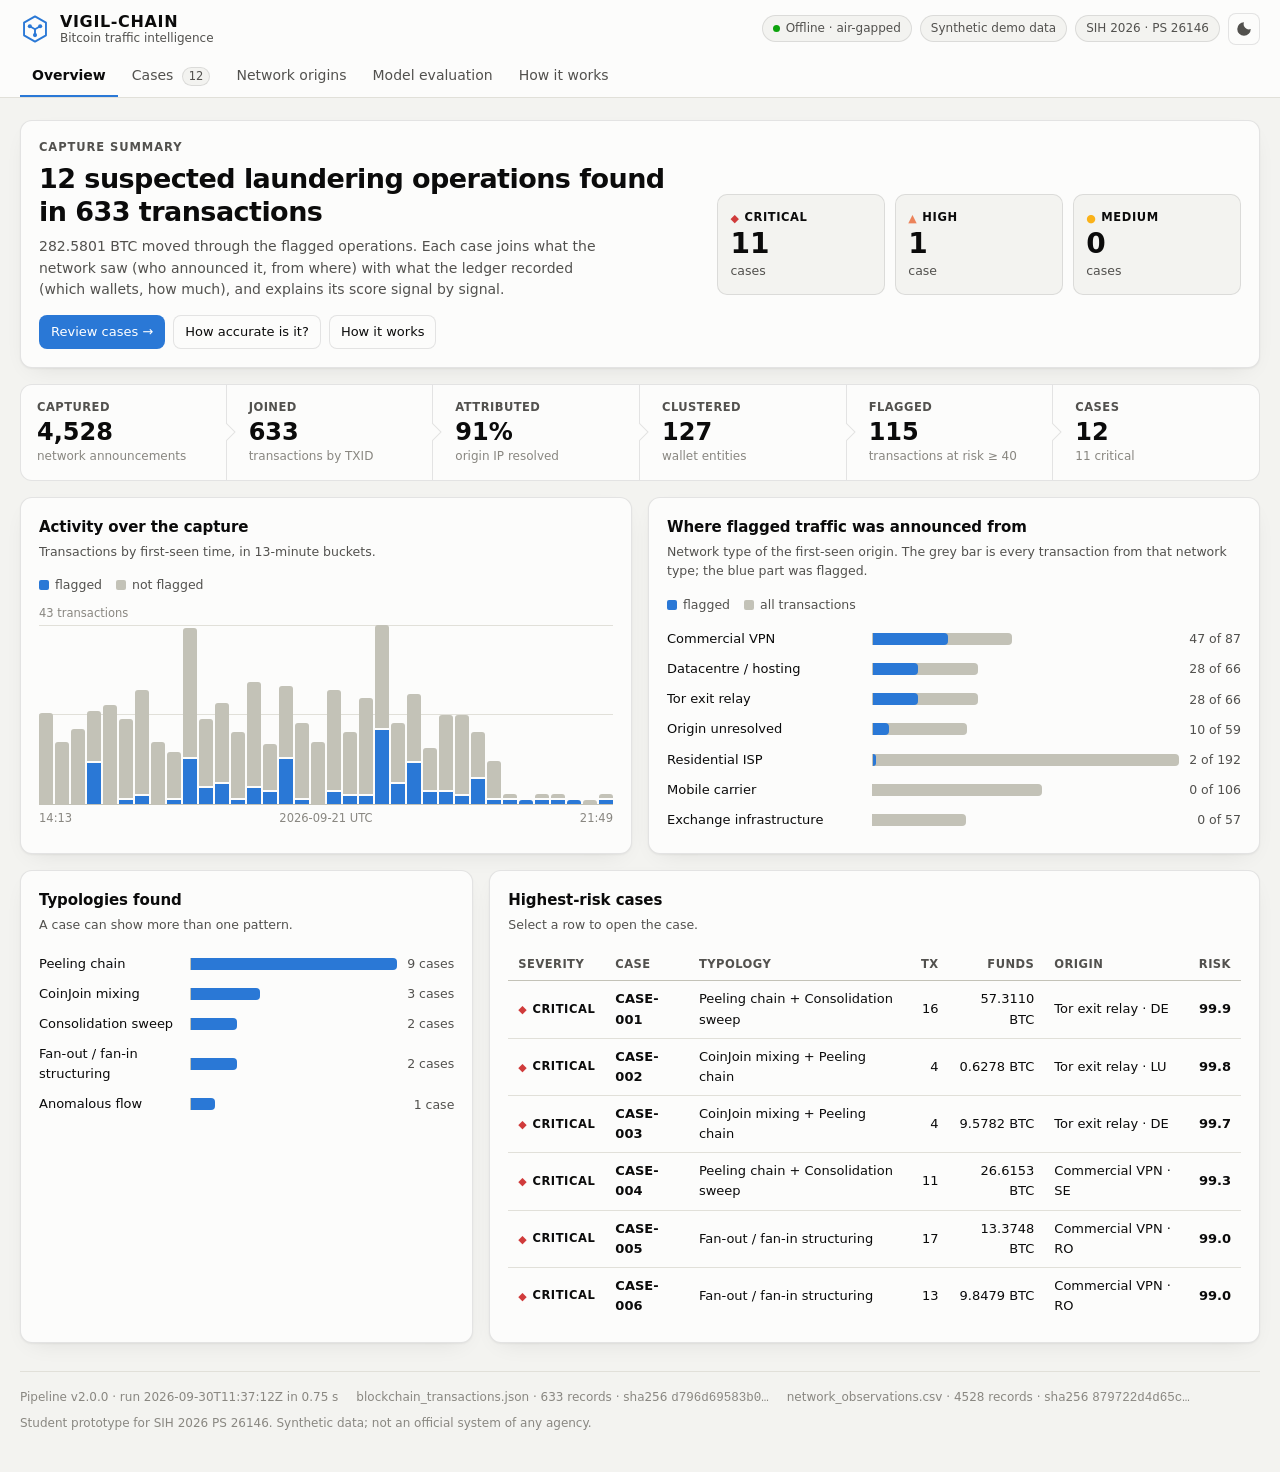
==== commit d874cf2e: "feat: redesign the analyst console - Overview page: headline finding, pipeline funnel, activity time" ====
--- a/index.html
+++ b/index.html
@@ -7,142 +7,306 @@
 <style>
 :root {
   color-scheme: light;
-  --page: #f9f9f7; --surface: #fcfcfb; --ink: #0b0b0b; --ink2: #52514e; --muted: #898781;
-  --grid: #e1e0d9; --axis: #c3c2b7; --border: rgba(11,11,11,0.10); --wash: rgba(11,11,11,0.04);
-  --series-1: #2a78d6; --series-2: #eb6834;
+  --page: #f3f3f0; --surface: #fcfcfb; --inset: #f3f3f0; --ink: #0b0b0b; --ink2: #52514e; --muted: #898781;
+  --grid: #e1e0d9; --axis: #c3c2b7; --border: rgba(11,11,11,0.10); --wash: rgba(11,11,11,0.045);
+  --shadow: 0 1px 2px rgba(11,11,11,0.05), 0 8px 24px -12px rgba(11,11,11,0.12);
+  --accent: #2a78d6; --accent-ink: #1c5cab; --accent-wash: rgba(42,120,214,0.10);
+  --series-1: #2a78d6; --series-2: #eb6834; --context: #c3c2b7;
   --raise: #e34948; --lower: #2a78d6;
-  --good: #0ca30c; --warning: #fab219; --serious: #ec835a; --critical: #d03b3b;
+  --good: #0ca30c; --good-ink: #006300; --warning: #fab219; --serious: #ec835a; --critical: #d03b3b;
 }
 @media (prefers-color-scheme: dark) {
   :root:not([data-theme="light"]) {
     color-scheme: dark;
-    --page: #0d0d0d; --surface: #1a1a19; --ink: #ffffff; --ink2: #c3c2b7; --muted: #898781;
-    --grid: #2c2c2a; --axis: #383835; --border: rgba(255,255,255,0.10); --wash: rgba(255,255,255,0.05);
-    --series-1: #3987e5; --series-2: #d95926; --raise: #e66767; --lower: #3987e5;
+    --page: #0d0d0d; --surface: #1a1a19; --inset: #222220; --ink: #ffffff; --ink2: #c3c2b7; --muted: #898781;
+    --grid: #2c2c2a; --axis: #383835; --border: rgba(255,255,255,0.10); --wash: rgba(255,255,255,0.06);
+    --shadow: 0 1px 2px rgba(0,0,0,0.4), 0 8px 24px -12px rgba(0,0,0,0.7);
+    --accent: #3987e5; --accent-ink: #86b6ef; --accent-wash: rgba(57,135,229,0.16);
+    --series-1: #3987e5; --series-2: #d95926; --context: #4a4a46; --raise: #e66767; --lower: #3987e5; --good-ink: #0ca30c;
   }
 }
 :root[data-theme="dark"] {
   color-scheme: dark;
-  --page: #0d0d0d; --surface: #1a1a19; --ink: #ffffff; --ink2: #c3c2b7; --muted: #898781;
-  --grid: #2c2c2a; --axis: #383835; --border: rgba(255,255,255,0.10); --wash: rgba(255,255,255,0.05);
-  --series-1: #3987e5; --series-2: #d95926; --raise: #e66767; --lower: #3987e5;
-}
+  --page: #0d0d0d; --surface: #1a1a19; --inset: #222220; --ink: #ffffff; --ink2: #c3c2b7; --muted: #898781;
+  --grid: #2c2c2a; --axis: #383835; --border: rgba(255,255,255,0.10); --wash: rgba(255,255,255,0.06);
+  --shadow: 0 1px 2px rgba(0,0,0,0.4), 0 8px 24px -12px rgba(0,0,0,0.7);
+  --accent: #3987e5; --accent-ink: #86b6ef; --accent-wash: rgba(57,135,229,0.16);
+  --series-1: #3987e5; --series-2: #d95926; --context: #4a4a46; --raise: #e66767; --lower: #3987e5; --good-ink: #0ca30c;
+}
+
 * { box-sizing: border-box; }
+html { scroll-behavior: smooth; }
 body { margin: 0; background: var(--page); color: var(--ink);
-  font: 14px/1.5 system-ui, -apple-system, "Segoe UI", sans-serif; }
-button { font: inherit; color: inherit; cursor: pointer; }
-code, .mono { font-family: ui-monospace, "Cascadia Mono", Consolas, monospace; font-size: 12.5px; }
-.wrap { max-width: 1320px; margin: 0 auto; padding: 0 16px 48px; }
-header { display: flex; flex-wrap: wrap; gap: 12px; align-items: center; justify-content: space-between; padding: 20px 0 12px; }
-h1 { font-size: 20px; margin: 0; letter-spacing: -0.01em; }
-.sub { color: var(--ink2); font-size: 13px; }
-.notice { border: 1px solid var(--border); border-radius: 8px; padding: 8px 12px; color: var(--ink2);
-  font-size: 12.5px; background: var(--surface); margin-bottom: 16px; }
-.btn { border: 1px solid var(--border); background: var(--surface); border-radius: 8px; padding: 6px 12px; }
+  font: 14px/1.55 system-ui, -apple-system, "Segoe UI", sans-serif; -webkit-font-smoothing: antialiased; }
+a { color: inherit; text-decoration: none; }
+button, input { font: inherit; color: inherit; }
+button { cursor: pointer; }
+:focus-visible { outline: 2px solid var(--accent); outline-offset: 2px; border-radius: 6px; }
+.mono { font-family: ui-monospace, "Cascadia Mono", Consolas, monospace; font-size: 12.5px; }
+.wrap { max-width: 1360px; margin: 0 auto; padding: 0 20px; }
+main.wrap { padding-top: 22px; padding-bottom: 40px; }
+@media (max-width: 640px) { .wrap { padding: 0 16px; } .hide-sm, .brand small { display: none !important; } }
+
+/* ---------- top bar ---------- */
+.topbar { position: sticky; top: 0; z-index: 5; background: var(--surface); border-bottom: 1px solid var(--grid); }
+.topbar-in { display: flex; align-items: center; justify-content: space-between; gap: 12px; padding-top: 12px; padding-bottom: 10px; }
+.brand { display: flex; align-items: center; gap: 10px; color: var(--ink); }
+.brand svg { color: var(--accent); flex: none; }
+.brand b { display: block; font-size: 16px; letter-spacing: 0.04em; line-height: 1.2; white-space: nowrap; }
+.brand small { display: block; color: var(--ink2); font-size: 12px; line-height: 1.2; }
+.pills { display: flex; align-items: center; gap: 8px; flex-wrap: wrap; justify-content: flex-end; }
+.pill { display: inline-flex; align-items: center; gap: 6px; border: 1px solid var(--border); border-radius: 999px;
+  padding: 3px 10px; font-size: 12px; color: var(--ink2); background: var(--inset); white-space: nowrap; }
+.pill.ok i { width: 7px; height: 7px; border-radius: 50%; background: var(--good); }
+.icon-btn { display: inline-grid; place-items: center; width: 32px; height: 32px; border-radius: 8px;
+  border: 1px solid var(--border); background: var(--surface); color: var(--ink2); }
+.icon-btn:hover { background: var(--wash); color: var(--ink); }
+.tabs { display: flex; gap: 2px; overflow-x: auto; scrollbar-width: none; }
+.tabs::-webkit-scrollbar { display: none; }
+.tab { padding: 9px 12px; border-bottom: 2px solid transparent; color: var(--ink2); white-space: nowrap; font-weight: 500; }
+.tab:hover { color: var(--ink); }
+.tab[aria-selected="true"] { color: var(--ink); border-bottom-color: var(--accent); font-weight: 600; }
+.tab .count { display: inline-block; min-width: 20px; padding: 0 6px; margin-left: 4px; border-radius: 999px;
+  background: var(--inset); border: 1px solid var(--border); font-size: 11.5px; text-align: center; color: var(--ink2); }
+.panel { display: none; } .panel.active { display: block; }
+@media (prefers-reduced-motion: reduce) { html { scroll-behavior: auto; } }
+
+/* ---------- building blocks ---------- */
+.card { background: var(--surface); border: 1px solid var(--border); border-radius: 12px; padding: 18px; box-shadow: var(--shadow); }
+.card + .card, .stack > * + * { margin-top: 16px; }
+.grid > .card { margin-top: 0; }
+.card h2 { font-size: 15px; margin: 0; letter-spacing: -0.005em; }
+.card h3 { font-size: 12px; margin: 18px 0 8px; color: var(--ink2); font-weight: 600; text-transform: uppercase; letter-spacing: 0.06em; }
+.desc { color: var(--ink2); font-size: 12.5px; margin: 3px 0 14px; max-width: 78ch; }
+.small { font-size: 12.5px; color: var(--ink2); }
+.eyebrow { font-size: 11.5px; font-weight: 600; letter-spacing: 0.08em; text-transform: uppercase; color: var(--ink2); }
+.grid { display: grid; gap: 16px; }
+.g2 { grid-template-columns: repeat(auto-fit, minmax(320px, 1fr)); }
+.g3 { grid-template-columns: repeat(auto-fit, minmax(270px, 1fr)); }
+.g-side { grid-template-columns: minmax(0, 1fr) minmax(0, 1.7fr); }
+@media (max-width: 900px) { .g-side { grid-template-columns: minmax(0, 1fr); } }
+@media (max-width: 400px) { .g2, .g3 { grid-template-columns: minmax(0, 1fr); } }
+.btn { display: inline-flex; align-items: center; gap: 6px; border: 1px solid var(--border); background: var(--surface);
+  border-radius: 8px; padding: 6px 11px; font-size: 13px; font-weight: 500; }
 .btn:hover { background: var(--wash); }
-.tiles { display: grid; grid-template-columns: repeat(auto-fit, minmax(150px, 1fr)); gap: 12px; margin-bottom: 16px; }
-.tile { background: var(--surface); border: 1px solid var(--border); border-radius: 10px; padding: 12px 14px; }
-.tile .label { color: var(--ink2); font-size: 12px; }
-.tile .value { font-size: 26px; font-weight: 600; line-height: 1.2; }
-.tile .hint { color: var(--muted); font-size: 12px; }
-.tabs { display: flex; gap: 4px; border-bottom: 1px solid var(--grid); margin-bottom: 16px; overflow-x: auto; }
-.tab { border: 0; background: none; padding: 8px 12px; border-bottom: 2px solid transparent; color: var(--ink2); white-space: nowrap; }
-.tab[aria-selected="true"] { color: var(--ink); border-bottom-color: var(--ink); font-weight: 600; }
-.panel { display: none; } .panel.active { display: block; }
-.split { display: grid; grid-template-columns: 340px minmax(0, 1fr); gap: 16px; align-items: start; }
-@media (max-width: 900px) { .split { grid-template-columns: minmax(0, 1fr); } }
-.card { background: var(--surface); border: 1px solid var(--border); border-radius: 10px; padding: 16px; margin-bottom: 16px; }
-.card h2 { font-size: 15px; margin: 0 0 4px; }
-.card h3 { font-size: 13px; margin: 16px 0 6px; color: var(--ink2); font-weight: 600; }
-.card .desc { color: var(--ink2); font-size: 12.5px; margin: 0 0 12px; }
-.case-list { display: flex; flex-direction: column; gap: 8px; max-height: 78vh; overflow-y: auto; }
-.case-item { text-align: left; background: var(--surface); border: 1px solid var(--border); border-radius: 10px; padding: 10px 12px; width: 100%; }
-.case-item:hover { background: var(--wash); }
-.case-item[aria-current="true"] { outline: 2px solid var(--ink); outline-offset: -1px; }
-.case-item .row { display: flex; justify-content: space-between; gap: 8px; align-items: baseline; }
-.case-item .score { font-weight: 600; font-variant-numeric: tabular-nums; }
-.case-item .meta { color: var(--ink2); font-size: 12.5px; }
-.sev { display: inline-flex; align-items: center; gap: 5px; font-size: 12px; font-weight: 600; letter-spacing: 0.02em; }
-.sev i { font-style: normal; font-size: 11px; }
+.btn.primary { background: var(--accent); border-color: transparent; color: #fff; }
+.btn.primary:hover { filter: brightness(1.08); background: var(--accent); }
+.chips { display: flex; flex-wrap: wrap; gap: 6px; }
+.chip { border: 1px solid var(--border); background: var(--surface); border-radius: 999px; padding: 3px 10px; font-size: 12.5px; color: var(--ink2); }
+button.chip:hover { background: var(--wash); }
+.chip[aria-pressed="true"] { background: var(--accent-wash); border-color: var(--accent); color: var(--accent-ink); font-weight: 600; }
+.tag { display: inline-block; border-radius: 6px; padding: 2px 8px; font-size: 12px; background: var(--inset); border: 1px solid var(--border); color: var(--ink2); }
+.sev { display: inline-flex; align-items: center; gap: 5px; font-size: 11.5px; font-weight: 700; letter-spacing: 0.05em; }
+.sev i { font-style: normal; font-size: 11px; line-height: 1; }
 .sev.CRITICAL i { color: var(--critical); } .sev.HIGH i { color: var(--serious); }
 .sev.MEDIUM i { color: var(--warning); } .sev.LOW i { color: var(--muted); }
-.kv { display: grid; grid-template-columns: repeat(auto-fit, minmax(140px, 1fr)); gap: 10px 16px; margin: 12px 0 4px; }
+.copy { border: 0; background: none; padding: 0 4px; color: var(--muted); font-size: 12px; }
+.copy:hover { color: var(--accent-ink); }
+.hash { word-break: break-all; color: var(--ink2); }
+
+/* ---------- overview ---------- */
+.hero { display: grid; grid-template-columns: minmax(0, 1.25fr) minmax(0, 1fr); gap: 24px; align-items: center; }
+@media (max-width: 900px) { .hero { grid-template-columns: minmax(0, 1fr); } }
+.hero h1 { font-size: 27px; line-height: 1.2; letter-spacing: -0.02em; margin: 6px 0 8px; font-weight: 650; }
+.hero p { margin: 0 0 14px; color: var(--ink2); max-width: 64ch; }
+.sev-tiles { display: grid; grid-template-columns: repeat(3, minmax(0, 1fr)); gap: 10px; }
+.sev-tile { border: 1px solid var(--border); border-radius: 10px; padding: 12px; background: var(--inset); text-align: left; }
+button.sev-tile:hover { background: var(--wash); }
+.sev-tile b { display: block; font-size: 28px; line-height: 1.15; font-weight: 650; }
+.funnel { display: grid; grid-template-columns: repeat(6, minmax(0, 1fr)); gap: 0; margin-top: 16px; }
+.funnel .step { position: relative; padding: 14px 16px 14px 22px; background: var(--surface); border: 1px solid var(--border); border-left-width: 0; }
+.funnel .step:first-child { border-left-width: 1px; border-radius: 12px 0 0 12px; padding-left: 16px; }
+.funnel .step:last-child { border-radius: 0 12px 12px 0; }
+.funnel .step:not(:last-child)::after { content: ""; position: absolute; right: -7px; top: 50%; width: 12px; height: 12px; z-index: 1;
+  background: var(--surface); border-top: 1px solid var(--border); border-right: 1px solid var(--border); transform: translateY(-50%) rotate(45deg); }
+.funnel .k { font-size: 11.5px; color: var(--ink2); font-weight: 600; letter-spacing: 0.04em; text-transform: uppercase; }
+.funnel .v { font-size: 24px; font-weight: 650; line-height: 1.25; }
+.funnel .h { font-size: 12px; color: var(--muted); }
+@media (max-width: 1000px) {
+  .funnel { grid-template-columns: repeat(2, minmax(0, 1fr)); gap: 8px; }
+  .funnel .step, .funnel .step:first-child, .funnel .step:last-child { border-left-width: 1px; border-radius: 12px; padding-left: 16px; }
+  .funnel .step::after { display: none; }
+}
+.legend { display: flex; flex-wrap: wrap; gap: 14px; font-size: 12.5px; color: var(--ink2); margin: 0 0 10px; }
+.legend span::before { content: ""; display: inline-block; width: 10px; height: 10px; border-radius: 2px; margin-right: 6px; background: var(--c); vertical-align: -1px; }
+.cols { position: relative; display: flex; align-items: flex-end; gap: 2px; height: 180px; border-bottom: 1px solid var(--axis);
+  background: linear-gradient(var(--grid), var(--grid)) 0 0 / 100% 1px no-repeat, linear-gradient(var(--grid), var(--grid)) 0 50% / 100% 1px no-repeat; }
+.cols .col { flex: 1; min-width: 0; height: 100%; display: flex; flex-direction: column-reverse; gap: 2px; }
+.cols .col:hover { background: var(--wash); }
+.cols .seg.flag { background: var(--series-1); }
+.cols .seg.rest { background: var(--context); }
+.cols .seg:last-child { border-radius: 3px 3px 0 0; }
+.axis-x { display: flex; justify-content: space-between; font-size: 11.5px; color: var(--muted); margin-top: 5px; font-variant-numeric: tabular-nums; }
+.axis-y { font-size: 11.5px; color: var(--muted); margin-bottom: 3px; }
+.hbar { display: grid; grid-template-columns: minmax(110px, 34%) minmax(0, 1fr) auto; gap: 10px; align-items: center; padding: 5px 0; font-size: 13px; }
+.hbar .t { position: relative; height: 12px; border-left: 1px solid var(--axis); }
+.hbar .t div { position: absolute; left: 0; top: 0; height: 12px; border-radius: 0 4px 4px 0; background: var(--c, var(--series-1)); }
+.hbar .t div.ctx { background: var(--context); }
+.hbar .n { font-variant-numeric: tabular-nums; color: var(--ink2); font-size: 12.5px; white-space: nowrap; }
+.row-link { cursor: pointer; } .row-link:hover td { background: var(--wash); }
+
+/* ---------- tables ---------- */
+.scroll { overflow-x: auto; }
+table { border-collapse: collapse; width: 100%; font-size: 13px; }
+th { text-align: left; font-weight: 600; color: var(--ink2); font-size: 11.5px; letter-spacing: 0.04em; text-transform: uppercase;
+  padding: 7px 10px; border-bottom: 1px solid var(--axis); white-space: nowrap; }
+td { padding: 8px 10px; border-bottom: 1px solid var(--grid); vertical-align: middle; }
+tbody tr:last-child td { border-bottom: 0; }
+td.n, th.n { text-align: right; font-variant-numeric: tabular-nums; }
+.databar { display: grid; grid-template-columns: minmax(70px, 1fr) 44px; gap: 8px; align-items: center; min-width: 140px; }
+.databar .t { height: 10px; position: relative; border-left: 1px solid var(--axis); }
+.databar .t div { position: absolute; left: 0; top: 0; height: 10px; border-radius: 0 4px 4px 0; background: var(--c); }
+.databar span { text-align: right; font-variant-numeric: tabular-nums; }
+tr.best td { background: var(--accent-wash); font-weight: 600; }
+
+/* ---------- cases ---------- */
+.split { display: grid; grid-template-columns: 350px minmax(0, 1fr); gap: 18px; align-items: start; }
+.rail { position: sticky; top: 104px; }
+@media (max-width: 960px) { .split { grid-template-columns: minmax(0, 1fr); } .rail { position: static; } }
+.filters { display: grid; gap: 8px; margin-bottom: 10px; }
+.filters input { width: 100%; border: 1px solid var(--border); background: var(--surface); border-radius: 9px; padding: 8px 11px; }
+.filters input::placeholder { color: var(--muted); }
+.case-list { display: grid; gap: 8px; max-height: calc(100vh - 230px); overflow-y: auto; padding: 2px; margin: -2px; }
+@media (max-width: 960px) { .case-list { max-height: 330px; } }
+.case-item { text-align: left; background: var(--surface); border: 1px solid var(--border); border-radius: 11px; padding: 11px 12px 10px; width: 100%; display: block; }
+.case-item:hover { background: var(--wash); }
+.case-item[aria-current="true"] { border-color: var(--accent); box-shadow: 0 0 0 1px var(--accent) inset; background: var(--accent-wash); }
+.case-item .row { display: flex; justify-content: space-between; gap: 8px; align-items: baseline; }
+.case-item .id { font-weight: 650; }
+.case-item .score { font-weight: 650; font-size: 16px; font-variant-numeric: tabular-nums; }
+.case-item .meta { color: var(--ink2); font-size: 12.5px; white-space: nowrap; overflow: hidden; text-overflow: ellipsis; }
+.meter { height: 4px; border-radius: 2px; background: var(--grid); margin: 7px 0 6px; overflow: hidden; }
+.meter div { height: 100%; border-radius: 2px; background: var(--c); }
+.empty { border: 1px dashed var(--axis); border-radius: 11px; padding: 18px; color: var(--ink2); text-align: center; }
+.case-head { display: grid; grid-template-columns: auto minmax(0, 1fr) auto; gap: 18px; align-items: center; }
+@media (max-width: 640px) { .case-head { grid-template-columns: auto minmax(0, 1fr); } .case-head .actions { grid-column: 1 / -1; } }
+.ring { position: relative; width: 88px; height: 88px; flex: none; }
+.ring svg { transform: rotate(-90deg); }
+.ring .bg { fill: none; stroke: var(--grid); }
+.ring .fg { fill: none; stroke: var(--c); stroke-linecap: round; }
+.ring .val { position: absolute; inset: 0; display: grid; place-items: center; text-align: center; line-height: 1.05; }
+.ring .val b { font-size: 22px; font-weight: 650; display: block; }
+.ring .val span { font-size: 10.5px; color: var(--ink2); }
+.case-head h2 { font-size: 19px; letter-spacing: -0.01em; }
+.actions { display: flex; gap: 8px; flex-wrap: wrap; }
+.summary { overflow-wrap: anywhere; margin: 16px 0 0; padding: 12px 14px; background: var(--inset); border-radius: 10px; border-left: 3px solid var(--accent); }
+.kv { display: grid; grid-template-columns: repeat(auto-fit, minmax(150px, 1fr)); gap: 12px 18px; margin-top: 16px; }
 .kv div span { display: block; color: var(--ink2); font-size: 12px; }
 .kv div b { font-weight: 600; font-variant-numeric: tabular-nums; }
-.narrative { margin: 8px 0 0; }
-.legend { display: flex; flex-wrap: wrap; gap: 14px; font-size: 12.5px; color: var(--ink2); margin: 6px 0 10px; }
-.legend span::before { content: ""; display: inline-block; width: 10px; height: 10px; border-radius: 2px; margin-right: 6px; background: var(--c); vertical-align: -1px; }
-.factor { display: grid; grid-template-columns: minmax(150px, 42%) minmax(0, 1fr) 58px; gap: 10px; align-items: center; padding: 4px 0; font-size: 13px; }
+.factor { display: grid; grid-template-columns: minmax(150px, 40%) minmax(0, 1fr) 56px; gap: 10px; align-items: center; padding: 5px 6px; margin: 0 -6px; font-size: 13px; border-radius: 6px; }
+.factor:hover { background: var(--wash); }
 .factor .track { position: relative; height: 14px; }
-.factor .zero { position: absolute; top: -3px; bottom: -3px; width: 1px; background: var(--axis); }
+.factor .zero { position: absolute; top: -4px; bottom: -4px; width: 1px; background: var(--axis); }
 .factor .bar { position: absolute; top: 0; height: 14px; }
 .factor .bar.raise { background: var(--raise); border-radius: 0 4px 4px 0; }
 .factor .bar.lower { background: var(--lower); border-radius: 4px 0 0 4px; }
 .factor .num { text-align: right; font-variant-numeric: tabular-nums; color: var(--ink2); }
-.flow { overflow: auto; border: 1px solid var(--grid); border-radius: 8px; max-height: 460px; background: var(--surface); }
+@media (max-width: 640px) { .factor { grid-template-columns: minmax(0, 1fr) 52px; } .factor .track { grid-column: 1 / -1; grid-row: 2; } }
+.equation { display: flex; flex-wrap: wrap; gap: 6px 10px; align-items: center; margin-top: 12px; padding-top: 12px; border-top: 1px solid var(--grid); font-size: 12.5px; color: var(--ink2); }
+.equation b { color: var(--ink); font-variant-numeric: tabular-nums; }
+.flow { overflow: auto; border: 1px solid var(--grid); border-radius: 10px; max-height: 470px; background: var(--inset); }
 .flow svg { display: block; }
 .flow .edge { fill: none; stroke: var(--axis); }
+.flow .edge:hover { stroke: var(--ink2); }
 .flow .node rect.body { fill: var(--surface); stroke: var(--axis); stroke-width: 1; }
-.flow .node rect.band { stroke: none; }
-.flow .node text { fill: var(--ink); font-size: 11px; }
-.flow .node text.id { fill: var(--ink2); font-family: ui-monospace, Consolas, monospace; font-size: 10px; }
+.flow .node text { fill: var(--ink); font-size: 11.5px; font-weight: 600; }
+.flow .node text.id { fill: var(--ink2); font-family: ui-monospace, Consolas, monospace; font-size: 10px; font-weight: 400; }
 .flow .node { cursor: pointer; }
-.flow .node.selected rect.body { stroke: var(--ink); stroke-width: 2; }
-table { border-collapse: collapse; width: 100%; font-size: 13px; }
-th { text-align: left; font-weight: 600; color: var(--ink2); font-size: 12px; padding: 6px 8px; border-bottom: 1px solid var(--axis); white-space: nowrap; }
-td { padding: 6px 8px; border-bottom: 1px solid var(--grid); vertical-align: middle; }
-td.n, th.n { text-align: right; font-variant-numeric: tabular-nums; }
-.scroll { overflow-x: auto; }
-.databar { display: grid; grid-template-columns: minmax(60px, 1fr) 44px; gap: 8px; align-items: center; min-width: 130px; }
-.databar .t { height: 10px; position: relative; border-left: 1px solid var(--axis); }
-.databar .t div { position: absolute; left: 0; top: 0; height: 10px; border-radius: 0 4px 4px 0; background: var(--c); }
-.databar span { text-align: right; font-variant-numeric: tabular-nums; }
-.hash { word-break: break-all; color: var(--ink2); }
-.small { font-size: 12.5px; color: var(--ink2); }
-#tip { position: fixed; pointer-events: none; z-index: 10; background: var(--surface); color: var(--ink); border: 1px solid var(--border);
-  border-radius: 8px; padding: 8px 10px; font-size: 12.5px; box-shadow: 0 4px 16px rgba(0,0,0,0.18); max-width: 320px; display: none; }
+.flow .node:hover rect.body { stroke: var(--ink2); }
+.flow .node.selected rect.body { stroke: var(--accent); stroke-width: 2; }
+.flow .node.bridge rect.body { stroke-dasharray: 3 3; }
+#tx-detail:not(:empty) { margin-top: 14px; padding: 14px; border: 1px solid var(--border); border-radius: 10px; background: var(--inset); }
+details > summary { cursor: pointer; font-weight: 600; font-size: 15px; list-style: none; display: flex; align-items: center; gap: 8px; }
+details > summary::-webkit-details-marker { display: none; }
+details > summary::before { content: "▸"; color: var(--muted); font-size: 12px; }
+details[open] > summary::before { content: "▾"; }
+details[open] > summary { margin-bottom: 12px; }
+
+/* ---------- evaluation & method ---------- */
+.stat { border: 1px solid var(--border); border-radius: 12px; padding: 14px 16px; background: var(--surface); box-shadow: var(--shadow); }
+.stat .k { font-size: 12px; color: var(--ink2); }
+.stat .v { font-size: 30px; font-weight: 650; line-height: 1.2; letter-spacing: -0.01em; }
+.stat .h { font-size: 12.5px; color: var(--ink2); }
+.stat .up { color: var(--good-ink); font-weight: 600; }
+.steps { display: grid; grid-template-columns: repeat(5, minmax(0, 1fr)); gap: 12px; counter-reset: step; }
+@media (max-width: 1100px) { .steps { grid-template-columns: repeat(auto-fit, minmax(230px, 1fr)); } }
+.step-card { position: relative; background: var(--surface); border: 1px solid var(--border); border-radius: 12px; padding: 16px; box-shadow: var(--shadow); }
+.step-card .ico { width: 36px; height: 36px; border-radius: 9px; display: grid; place-items: center; background: var(--accent-wash); color: var(--accent-ink); margin-bottom: 10px; }
+.step-card .no { position: absolute; top: 14px; right: 16px; font-size: 12px; font-weight: 600; color: var(--muted); }
+.step-card h2 { font-size: 15px; margin: 0 0 4px; }
+.step-card p { margin: 0; color: var(--ink2); font-size: 12.5px; }
+.callout { border-left: 3px solid var(--warning); background: var(--inset); border-radius: 10px; padding: 12px 14px; }
+.foot { margin-top: 28px; padding-top: 16px; border-top: 1px solid var(--grid); color: var(--muted); font-size: 12px; display: flex; flex-wrap: wrap; gap: 6px 18px; }
+
+/* ---------- overlays ---------- */
+#tip { position: fixed; pointer-events: none; z-index: 20; background: var(--surface); color: var(--ink); border: 1px solid var(--border);
+  border-radius: 9px; padding: 8px 11px; font-size: 12.5px; box-shadow: 0 6px 22px rgba(0,0,0,0.2); max-width: 320px; display: none; }
 #tip b { display: block; margin-bottom: 2px; }
-.steps { display: grid; grid-template-columns: repeat(auto-fit, minmax(210px, 1fr)); gap: 12px; }
-.steps .card { margin: 0; }
-.steps .num { color: var(--muted); font-size: 12px; font-weight: 600; }
+#toast { position: fixed; left: 50%; bottom: 24px; transform: translateX(-50%); background: var(--ink); color: var(--page);
+  padding: 8px 14px; border-radius: 999px; font-size: 13px; opacity: 0; pointer-events: none; transition: opacity 0.15s; z-index: 30; }
+#toast.show { opacity: 1; }
+
 @media print {
-  header .btn, .tabs, .case-list, .tiles, .notice, .actions { display: none !important; }
+  .topbar, .rail, .actions, .foot, #tip, #toast { display: none !important; }
   .split { grid-template-columns: 1fr; } .panel { display: none !important; } #panel-cases { display: block !important; }
-  .flow { max-height: none; overflow: visible; } body { background: #fff; }
-}
+  .flow { max-height: none; overflow: visible; } body { background: #fff; } .card { box-shadow: none; break-inside: avoid; }
+  details > summary::before { display: none; }
+}
+
 </style>
 </head>
 <body>
-<div class="wrap">
-  <header>
-    <div>
-      <h1>VIGIL-CHAIN Analyst Console</h1>
-      <div class="sub">Offline correlation of Bitcoin network-layer and blockchain-layer metadata &middot; SIH 2026 problem statement 26146</div>
-    </div>
-    <button class="btn" id="theme" type="button">Switch theme</button>
-  </header>
-  <div class="notice" id="notice"></div>
-  <div class="tiles" id="tiles"></div>
-  <div class="tabs" role="tablist">
-    <button class="tab" role="tab" data-panel="cases" aria-selected="true">Cases</button>
-    <button class="tab" role="tab" data-panel="origins" aria-selected="false">Network origins</button>
-    <button class="tab" role="tab" data-panel="evaluation" aria-selected="false">Model evaluation</button>
-    <button class="tab" role="tab" data-panel="method" aria-selected="false">How it works</button>
+<header class="topbar">
+  <div class="wrap topbar-in">
+    <a class="brand" href="#overview" aria-label="VIGIL-CHAIN overview">
+      <svg width="30" height="30" viewBox="0 0 32 32" aria-hidden="true">
+        <path d="M16 2.5 27.7 9.25v13.5L16 29.5 4.3 22.75V9.25z" fill="none" stroke="currentColor" stroke-width="2" stroke-linejoin="round"/>
+        <path d="M10.5 13 16 16.2l5.5-3.2M16 16.2v6.3" fill="none" stroke="currentColor" stroke-width="2" stroke-linecap="round"/>
+        <circle cx="10.5" cy="13" r="2.2" fill="currentColor"/><circle cx="21.5" cy="13" r="2.2" fill="currentColor"/><circle cx="16" cy="22.5" r="2.2" fill="currentColor"/>
+      </svg>
+      <span><b>VIGIL-CHAIN</b><small>Bitcoin traffic intelligence</small></span>
+    </a>
+    <div class="pills">
+      <span class="pill ok"><i aria-hidden="true"></i>Offline &middot; air-gapped</span>
+      <span class="pill">Synthetic demo data</span>
+      <span class="pill hide-sm">SIH 2026 &middot; PS 26146</span>
+      <button class="icon-btn" id="theme" type="button" aria-label="Switch between light and dark theme" title="Switch theme">
+        <svg width="18" height="18" viewBox="0 0 24 24" aria-hidden="true"><path d="M12 3a9 9 0 1 0 9 9 7 7 0 0 1-9-9z" fill="currentColor"/></svg>
+      </button>
+    </div>
   </div>
-
-  <section class="panel active" id="panel-cases">
+  <nav class="wrap tabs" role="tablist" aria-label="Console sections">
+    <a class="tab" role="tab" href="#overview" data-panel="overview">Overview</a>
+    <a class="tab" role="tab" href="#cases" data-panel="cases">Cases <span class="count" id="case-count"></span></a>
+    <a class="tab" role="tab" href="#origins" data-panel="origins">Network origins</a>
+    <a class="tab" role="tab" href="#evaluation" data-panel="evaluation">Model evaluation</a>
+    <a class="tab" role="tab" href="#method" data-panel="method">How it works</a>
+  </nav>
+</header>
+
+<main class="wrap">
+  <section class="panel" id="panel-overview"></section>
+  <section class="panel" id="panel-cases">
     <div class="split">
-      <div class="case-list" id="case-list"></div>
+      <aside class="rail">
+        <div class="filters">
+          <input id="q" type="search" placeholder="Search case, IP, TXID or address" aria-label="Search cases">
+          <div class="chips" id="sev-filter" role="group" aria-label="Filter by severity"></div>
+        </div>
+        <div class="case-list" id="case-list"></div>
+      </aside>
       <div id="case-detail"></div>
     </div>
   </section>
   <section class="panel" id="panel-origins"></section>
   <section class="panel" id="panel-evaluation"></section>
   <section class="panel" id="panel-method"></section>
-</div>
+  <footer class="foot" id="foot"></footer>
+</main>
 <div id="tip" role="tooltip"></div>
-
-<script id="vigil-data" type="application/json">{"meta":{"pipeline_version":"2.0.0","generated_at":"2026-09-30T11:19:51Z","sources":[{"file":"blockchain_transactions.json","sha256":"65308d26e2cf558273225a2f12fff27e6dfd21f2b08f9636fe605c480b778d29","records":633},{"file":"network_observations.csv","sha256":"879722d4d65c0af12d8719b188f96443b9447466c5f455ec9842c51c08712200","records":4528}],"model":{"pipeline_version":"2.0.0","architecture":"GraphSAGE mean, 2 layers, hidden 24; logistic risk fusion","training_data":"simulated traffic (src/simulation/generator.py)","gnn_seeds":[101,102,103,104,105,106,107,108,109,110,111,112],"fusion_seeds":[201,202,203,204,205,206],"gnn_train_transactions":7663,"gnn_train_positives":1116,"gnn_final_loss":0.0682,"fusion_train_transactions":3677,"tx_features":["log_value","log_inputs","log_outputs","log_fee_rate","output_ratio","equal_out_frac","log_respend","log_next_spend","log_in_degree","log_out_degree"],"evidence":["gnn_prob","anomaly","origin_tor","origin_vpn","origin_hosting","origin_exchange","peel_chain","coinjoin","velocity","origin_burst"],"origin_signals":["lead_term","sensor_agreement","relay_ratio","single_announcer"],"origin_calibration_transactions":11340,"sha256":"b9aaf2003395007db2a25df01aa88be20819f304ea2742f08e9f9e74195f751e","file":"vigil_chain_v1.npz"},"geo_source":"bundled offline CIDR table","runtime_s":0.53},"summary":{"observations":4528,"transactions":633,"origin_attributed":574,"origin_unresolved":59,"unobserved_transactions":0,"uncorrelated_observations":0,"observed_txids":633,"wallet_addresses":1938,"origin_ips":128,"graph_nodes":2699,"graph_edges":3286,"flow_edges":709,"entities":127,"peel_chains":16,"coinjoin_transactions":3,"flagged_transactions":115,"cases":12,"cases_by_severity":{"CRITICAL":11,"HIGH":1,"MEDIUM":0},"transactions_by_severity":{"CRITICAL":79,"HIGH":26,"MEDIUM":10,"LOW":518},"capture_start":1790000023.3746,"capture_end":1790027351.3329},"cases":[{"risk_score":99.9,"mean_risk":99.6,"severity":"CRITICAL","typology":"Peeling chain + Consolidation sweep","typology_tags":["Peeling chain","Consolidation sweep"],"tx_count":16,"inflow_btc":57.31104796,"peel_hops":15,"peeled_btc":18.860457,"first_seen":1790013703.8377,"last_seen":1790027351.3329,"duration":"3 h 47 min","origins":[{"ip":"185.220.100.212","transactions":4,"country":"DE","asn":"AS205100","asn_org":"F3 Netze e.V. (Tor exit relays)","category":"tor_exit","category_label":"Tor exit relay","mean_confidence":1.0,"resolved":true},{"ip":"185.220.100.145","transactions":3,"country":"DE","asn":"AS205100","asn_org":"F3 Netze e.V. (Tor exit relays)","category":"tor_exit","category_label":"Tor exit relay","mean_confidence":1.0,"resolved":true},{"ip":"104.244.77.5","transactions":2,"country":"LU","asn":"AS53667","asn_org":"FranTech Solutions (Tor exit hosting)","category":"tor_exit","category_label":"Tor exit relay","mean_confidence":1.0,"resolved":true},{"ip":"185.220.101.243","transactions":2,"country":"DE","asn":"AS205100","asn_org":"F3 Netze e.V. (Tor exit relays)","category":"tor_exit","category_label":"Tor exit relay","mean_confidence":1.0,"resolved":true},{"ip":"185.220.101.58","transactions":2,"country":"DE","asn":"AS205100","asn_org":"F3 Netze e.V. (Tor exit relays)","category":"tor_exit","category_label":"Tor exit relay","mean_confidence":1.0,"resolved":true},{"ip":"185.220.101.32","transactions":1,"country":"DE","asn":"AS205100","asn_org":"F3 Netze e.V. (Tor exit relays)","category":"tor_exit","category_label":"Tor exit relay","mean_confidence":1.0,"resolved":true},{"ip":"159.65.137.48","transactions":1,"country":"US","asn":"AS14061","asn_org":"DigitalOcean LLC","category":"hosting","category_label":"Datacentre / hosting","mean_confidence":0.062,"resolved":false},{"ip":"159.65.242.168","transactions":1,"country":"US","asn":"AS14061","asn_org":"DigitalOcean LLC","category":"hosting","category_label":"Datacentre / hosting","mean_confidence":0.122,"resolved":false}],"entities":[{"entity_id":"ENTITY_029","addresses":8}],"terminal_outputs":[{"address":"bc1q3dp6eun560dd4q4a0tgeac5j0t0d7clg79u4gl","amount_btc":38.44994597,"status":"unspent at end of capture"},{"address":"bc1qz20gscpkdaejdk2ddlmm063uw0aafj4ztgwrfs","amount_btc":11.87803864,"status":"unspent at end of capture"},{"address":"bc1qktrhz3qcp6y87xajrqhzyt4fmvjggyjvaamjq4","amount_btc":1.84773859,"status":"unspent at end of capture"},{"address":"1rs4Mz3k4mFpExNJE2KE5iWdHCJTPqT77S","amount_btc":1.45433624,"status":"unspent at end of capture"},{"address":"bc1q0ykhwv68j6n7pwupuyl7z3urp9m9hpttrpcddp","amount_btc":1.25873349,"status":"unspent at end of capture"},{"address":"bc1qftqdg579vnaclm85q823wj4hwajkze9lm8k500","amount_btc":1.18321023,"status":"unspent at end of capture"}],"terminal_output_count":9,"factors":[{"key":"gnn_prob","factor":"Graph neural network: laundering-topology probability","value":0.9998,"shap_log_odds":6.2064,"share_pct":66.5,"impact":"+6.21"},{"key":"origin_tor","factor":"First-seen origin is a Tor exit relay","value":0.875,"shap_log_odds":1.7777,"share_pct":19.0,"impact":"+1.78"},{"key":"peel_chain","factor":"Member of a multi-hop peeling chain","value":0.9375,"shap_log_odds":0.6473,"share_pct":6.9,"impact":"+0.65"},{"key":"origin_exchange","factor":"Origin is not known exchange infrastructure","value":0.0,"shap_log_odds":0.374,"share_pct":4.0,"impact":"+0.37"},{"key":"origin_hosting","factor":"Origin is not a datacentre / hosting range","value":0.0,"shap_log_odds":0.2357,"share_pct":2.5,"impact":"+0.24"},{"key":"velocity","factor":"Funds re-spent within minutes","value":0.1496,"shap_log_odds":0.0893,"share_pct":1.0,"impact":"+0.09"},{"key":"origin_vpn","factor":"Origin is not a commercial VPN range","value":0.0,"shap_log_odds":-0.0657,"share_pct":0.0,"impact":"-0.07"},{"key":"origin_burst","factor":"Burst of transactions from the same origin IP","value":0.0781,"shap_log_odds":-0.0564,"share_pct":0.0,"impact":"-0.06"},{"key":"anomaly","factor":"Isolation Forest: statistical outlier score","value":0.4767,"shap_log_odds":0.0041,"share_pct":0.0,"impact":"+0.00"},{"key":"coinjoin","factor":"No equal-output mixing structure","value":0.0,"shap_log_odds":-0.0006,"share_pct":0.0,"impact":"-0.00"}],"base_value_log_odds":-2.9617,"gnn_drivers":[{"feature":"log_value","label":"transaction value","log_odds_drop":24.5},{"feature":"log_fee_rate","label":"fee relative to value","log_odds_drop":3.832},{"feature":"equal_out_frac","label":"share of equal-valued outputs","log_odds_drop":2.462},{"feature":"log_inputs","label":"number of inputs","log_odds_drop":2.005}],"transactions":[{"txid":"5086853436d2662e7927ef8c202b68a44d8d186d309f499a9af49bce17ed23ab","timestamp":1790013703.8377,"risk_score":99.9,"severity":"CRITICAL","bridge":false,"inputs":1,"outputs":2,"value_btc":57.31104796,"fee_btc":4.723e-05,"origin_ip":"185.220.100.212","origin_confidence":1.0,"origin_lead_ms":152.3,"origin_country":"DE","origin_category":"tor_exit","gnn_prob":0.999,"anomaly":0.5452,"evidence":[0.999,0.545,1.0,0.0,0.0,0.0,1.0,0.0,0.203,0.0],"shap":[6.2,0.056,2.062,-0.066,0.236,0.374,0.699,-0.001,0.05,-0.105]},{"txid":"23f64a203c50a56f08697bc044e0ebeaadaabe4139642956f994967cfeb510ae","timestamp":1790014182.1853,"risk_score":99.9,"severity":"CRITICAL","bridge":false,"inputs":1,"outputs":2,"value_btc":55.10277816,"fee_btc":3.991e-05,"origin_ip":"185.220.100.145","origin_confidence":1.0,"origin_lead_ms":225.8,"origin_country":"DE","origin_category":"tor_exit","gnn_prob":1.0,"anomaly":0.4555,"evidence":[1.0,0.456,1.0,0.0,0.0,0.0,1.0,0.0,0.205,0.25],"shap":[6.208,-0.012,2.062,-0.066,0.236,0.374,0.699,-0.001,0.048,0.051]},{"txid":"518ef981a1a078b919471bd850f654b214f3f44a69af2567be566adbb0acf796","timestamp":1790014657.0384,"risk_score":99.9,"severity":"CRITICAL","bridge":false,"inputs":1,"outputs":2,"value_btc":54.76305763,"fee_btc":2.457e-05,"origin_ip":"185.220.100.145","origin_confidence":1.0,"origin_lead_ms":30.5,"origin_country":"DE","origin_category":"tor_exit","gnn_prob":0.9995,"anomaly":0.489,"evidence":[1.0,0.489,1.0,0.0,0.0,0.0,1.0,0.0,0.205,0.25],"shap":[6.204,0.013,2.062,-0.066,0.236,0.374,0.699,-0.001,0.048,0.051]},{"txid":"28344ab92f6c081c6838a0e85b0bd55eca7b9230694b7e0f5808ffcbb54161e5","timestamp":1790015966.9666,"risk_score":99.9,"severity":"CRITICAL","bridge":false,"inputs":1,"outputs":2,"value_btc":53.14977923,"fee_btc":3.207e-05,"origin_ip":"185.220.101.243","origin_confidence":1.0,"origin_lead_ms":124.1,"origin_country":"DE","origin_category":"tor_exit","gnn_prob":1.0,"anomaly":0.4597,"evidence":[1.0,0.46,1.0,0.0,0.0,0.0,1.0,0.0,0.013,0.25],"shap":[6.208,-0.009,2.062,-0.066,0.236,0.374,0.699,-0.001,0.19,0.051]},{"txid":"25b7a5e8b311b9bc12cc63f6bad22895498eff75347e8d757992e1a0563504d6","timestamp":1790017264.9501,"risk_score":99.9,"severity":"CRITICAL","bridge":false,"inputs":1,"outputs":2,"value_btc":52.80638348,"fee_btc":3.534e-05,"origin_ip":"104.244.77.5","origin_confidence":1.0,"origin_lead_ms":50.3,"origin_country":"LU","origin_category":"tor_exit","gnn_prob":0.9998,"anomaly":0.4532,"evidence":[1.0,0.453,1.0,0.0,0.0,0.0,1.0,0.0,0.29,0.25],"shap":[6.206,-0.014,2.062,-0.066,0.236,0.374,0.699,-0.001,-0.015,0.051]},{"txid":"6dcf2b8ace75c39efae2158cfd775af1edd49e628ac17435aeb4d039f0df6bc5","timestamp":1790017636.0497,"risk_score":99.8,"severity":"CRITICAL","bridge":false,"inputs":1,"outputs":2,"value_btc":50.95860955,"fee_btc":7.89e-05,"origin_ip":"185.220.100.145","origin_confidence":1.0,"origin_lead_ms":60.7,"origin_country":"DE","origin_category":"tor_exit","gnn_prob":0.9999,"anomaly":0.4597,"evidence":[1.0,0.46,1.0,0.0,0.0,0.0,1.0,0.0,0.29,0.0],"shap":[6.207,-0.009,2.062,-0.066,0.236,0.374,0.699,-0.001,-0.015,-0.105]},{"txid":"d91f1d329f5650f03495177bb2925ad317ed3fcca639305650bbef8ceaa42c64","timestamp":1790018445.243,"risk_score":99.9,"severity":"CRITICAL","bridge":false,"inputs":1,"outputs":2,"value_btc":49.36112608,"fee_btc":4.714e-05,"origin_ip":"185.220.101.243","origin_confidence":1.0,"origin_lead_ms":104.2,"origin_country":"DE","origin_category":"tor_exit","gnn_prob":1.0,"anomaly":0.4571,"evidence":[1.0,0.457,1.0,0.0,0.0,0.0,1.0,0.0,0.067,0.25],"shap":[6.208,-0.011,2.062,-0.066,0.236,0.374,0.699,-0.001,0.15,0.051]},{"txid":"4d7cc88e32f06983dcae531465f669ad3ecc386136267162f1d5d9e2416314e3","timestamp":1790019339.0364,"risk_score":99.9,"severity":"CRITICAL","bridge":false,"inputs":1,"outputs":2,"value_btc":47.75657233,"fee_btc":3.386e-05,"origin_ip":"185.220.100.212","origin_confidence":1.0,"origin_lead_ms":119.6,"origin_country":"DE","origin_category":"tor_exit","gnn_prob":1.0,"anomaly":0.4517,"evidence":[1.0,0.452,1.0,0.0,0.0,0.0,1.0,0.0,0.051,0.0],"shap":[6.208,-0.015,2.062,-0.066,0.236,0.374,0.699,-0.001,0.162,-0.105]},{"txid":"7e76185efe159dfbce46edcc9704245ec91b3bc91f11cb27ebb5e9dc8849ff72","timestamp":1790020608.1686,"risk_score":99.9,"severity":"CRITICAL","bridge":false,"inputs":1,"outputs":2,"value_btc":47.20129211,"fee_btc":3.813e-05,"origin_ip":"104.244.77.5","origin_confidence":1.0,"origin_lead_ms":151.7,"origin_country":"LU","origin_category":"tor_exit","gnn_prob":1.0,"anomaly":0.4589,"evidence":[1.0,0.459,1.0,0.0,0.0,0.0,1.0,0.0,0.09,0.0],"shap":[6.208,-0.009,2.062,-0.066,0.236,0.374,0.699,-0.001,0.134,-0.105]},{"txid":"977972c07056f4ecc7df988cdd52c9bd36dd18c3d138c06eb625b8b0bbe25822","timestamp":1790021331.9619,"risk_score":99.9,"severity":"CRITICAL","bridge":false,"inputs":1,"outputs":2,"value_btc":45.91960955,"fee_btc":2.925e-05,"origin_ip":"185.220.100.212","origin_confidence":1.0,"origin_lead_ms":111.7,"origin_country":"DE","origin_category":"tor_exit","gnn_prob":1.0,"anomaly":0.4614,"evidence":[1.0,0.461,1.0,0.0,0.0,0.0,1.0,0.0,0.09,0.0],"shap":[6.208,-0.008,2.062,-0.066,0.236,0.374,0.699,-0.001,0.134,-0.105]},{"txid":"0181644f8e43108efe268636be2baef8525b37319f087bc537d1886d16736766","timestamp":1790022263.774,"risk_score":99.9,"severity":"CRITICAL","bridge":false,"inputs":1,"outputs":2,"value_btc":44.22193869,"fee_btc":3.738e-05,"origin_ip":"185.220.101.32","origin_confidence":1.0,"origin_lead_ms":48.4,"origin_country":"DE","origin_category":"tor_exit","gnn_prob":1.0,"anomaly":0.4591,"evidence":[1.0,0.459,1.0,0.0,0.0,0.0,1.0,0.0,0.045,0.0],"shap":[6.208,-0.009,2.062,-0.066,0.236,0.374,0.699,-0.001,0.167,-0.105]},{"txid":"63011880ce89835073d2d088638aa669cc2406a8d275cc5f7b0d48b5501c9315","timestamp":1790023392.2764,"risk_score":98.3,"severity":"CRITICAL","bridge":false,"inputs":1,"outputs":2,"value_btc":43.72032496,"fee_btc":6.087e-05,"origin_ip":"159.65.242.168","origin_confidence":0.122,"origin_lead_ms":105.8,"origin_country":"US","origin_category":"hosting","gnn_prob":1.0,"anomaly":0.4332,"evidence":[1.0,0.433,0.0,0.0,0.0,0.0,1.0,0.0,0.344,0.0],"shap":[6.208,-0.029,-0.216,-0.066,0.236,0.374,0.699,-0.001,-0.055,-0.105]},{"txid":"fe8893f7552ac0dc1b3bda728d6377111390fd2ae1c6f576c494faf20e1bfd29","timestamp":1790023712.4823,"risk_score":99.8,"severity":"CRITICAL","bridge":false,"inputs":1,"outputs":2,"value_btc":42.4615306,"fee_btc":5.429e-05,"origin_ip":"185.220.101.58","origin_confidence":1.0,"origin_lead_ms":75.2,"origin_country":"DE","origin_category":"tor_exit","gnn_prob":0.9996,"anomaly":0.4386,"evidence":[1.0,0.439,1.0,0.0,0.0,0.0,1.0,0.0,0.344,0.0],"shap":[6.205,-0.025,2.062,-0.066,0.236,0.374,0.699,-0.001,-0.055,-0.105]},{"txid":"71eb197de416ac762b0c39b9987e5d226fdb4691a7de47b523e0a8988a900483","timestamp":1790024460.306,"risk_score":99.9,"severity":"CRITICAL","bridge":false,"inputs":1,"outputs":2,"value_btc":41.00714007,"fee_btc":2.128e-05,"origin_ip":"185.220.101.58","origin_confidence":1.0,"origin_lead_ms":28.2,"origin_country":"DE","origin_category":"tor_exit","gnn_prob":0.9995,"anomaly":0.4699,"evidence":[0.999,0.47,1.0,0.0,0.0,0.0,1.0,0.0,0.083,0.0],"shap":[6.204,-0.001,2.062,-0.066,0.236,0.374,0.699,-0.001,0.139,-0.105]},{"txid":"c60b488b517d850bdc361b5f793b5eb76b6f5fe03e0d54932c131b28680fba01","timestamp":1790025241.417,"risk_score":99.9,"severity":"CRITICAL","bridge":false,"inputs":1,"outputs":2,"value_btc":39.63322097,"fee_btc":6.477e-05,"origin_ip":"185.220.100.212","origin_confidence":1.0,"origin_lead_ms":5.3,"origin_country":"DE","origin_category":"tor_exit","gnn_prob":0.9997,"anomaly":0.5217,"evidence":[1.0,0.522,1.0,0.0,0.0,0.0,1.0,0.0,0.074,0.0],"shap":[6.206,0.038,2.062,-0.066,0.236,0.374,0.699,-0.001,0.145,-0.105]},{"txid":"be1087c6fb367067f9a15657cd02582979a522468acb6855fc0ef38e4f965649","timestamp":1790027351.3329,"risk_score":97.5,"severity":"CRITICAL","bridge":false,"inputs":8,"outputs":1,"value_btc":11.87814779,"fee_btc":0.00010915,"origin_ip":"159.65.137.48","origin_confidence":0.062,"origin_lead_ms":43.5,"origin_country":"US","origin_category":"hosting","gnn_prob":0.9998,"anomaly":0.6142,"evidence":[1.0,0.614,0.0,0.0,0.0,0.0,0.0,0.0,0.0,0.0],"shap":[6.206,0.108,-0.216,-0.066,0.236,0.374,-0.13,-0.001,0.2,-0.105]}],"edges":[[0,1,55.10277816],[0,15,2.20822257],[1,2,54.76305763],[2,3,53.14977923],[2,15,1.61325383],[3,4,52.80638348],[4,5,50.95860955],[5,6,49.36112608],[5,15,1.59740457],[6,7,47.75657233],[6,15,1.60450661],[7,8,47.20129211],[8,9,45.91960955],[8,15,1.28164443],[9,10,44.22193869],[9,15,1.69764161],[10,11,43.72032496],[10,15,0.50157635],[11,12,42.4615306],[12,13,41.00714007],[13,14,39.63322097],[13,15,1.37389782]],"notes":"Investigative lead generated by VIGIL-CHAIN from traffic metadata. Origin attribution is a statistical estimate and the risk score is a model output: both direct further inquiry and must be corroborated before being relied on as evidence.","narrative":"16 linked transactions carrying 57.3110 BTC over 3 h 47 min. A 15-hop peeling chain splits off 18.8605 BTC in small outputs while forwarding the remainder each hop. Outputs from earlier hops are swept together into a single address. The origin was resolved to 6 IP addresses; most frequent is 185.220.100.212 (Tor exit relay, DE, AS205100) with mean attribution confidence 1.00. A Tor exit identifies the relay, not the sender. For 2 transactions the origin could not be resolved: only relays were seen announcing. Largest onward output: 38.4499 BTC at bc1q3dp6eun560dd4q4a0tgeac5j0t0d7clg79u4gl (unspent at end of capture).","case_id":"CASE-001","evidence_hash":"b1dc56eb3035bb2cd011c0f31fcda8b6e827d263b6736aef1815237dd692586c"},{"risk_score":99.8,"mean_risk":99.3,"severity":"CRITICAL","typology":"CoinJoin mixing + Peeling chain","typology_tags":["CoinJoin mixing","Peeling chain"],"tx_count":4,"inflow_btc":0.62784128,"peel_hops":3,"peeled_btc":0.01501841,"first_seen":1790005079.31,"last_seen":1790008023.654,"duration":"49 min 4 s","origins":[{"ip":"104.244.77.12","transactions":1,"country":"LU","asn":"AS53667","asn_org":"FranTech Solutions (Tor exit hosting)","category":"tor_exit","category_label":"Tor exit relay","mean_confidence":1.0,"resolved":true},{"ip":"185.220.101.243","transactions":1,"country":"DE","asn":"AS205100","asn_org":"F3 Netze e.V. (Tor exit relays)","category":"tor_exit","category_label":"Tor exit relay","mean_confidence":1.0,"resolved":true},{"ip":"185.220.101.58","transactions":1,"country":"DE","asn":"AS205100","asn_org":"F3 Netze e.V. (Tor exit relays)","category":"tor_exit","category_label":"Tor exit relay","mean_confidence":1.0,"resolved":true},{"ip":"73.107.13.85","transactions":1,"country":"US","asn":"AS7922","asn_org":"Comcast Cable","category":"residential","category_label":"Residential ISP","mean_confidence":0.227,"resolved":false}],"entities":[],"terminal_outputs":[{"address":"1qr9Yw991UJRK62hiASmGXffRXDM4gBDdC","amount_btc":0.1,"status":"unspent at end of capture"},{"address":"1j4nQTjmRnJwkxMnMYDWnu3N46faPxCKws","amount_btc":0.1,"status":"unspent at end of capture"},{"address":"bc1qyc6fgx36jq5uypcmhmxp7fxg7y6v7npnhnqm7p","amount_btc":0.1,"status":"unspent at end of capture"},{"address":"3zUK92AFnXYcZNUs9qRim4QdQmDGcUWYhD","amount_btc":0.1,"status":"unspent at end of capture"},{"address":"1Qe9jnfyQg7BM24RdFw54err7sYfStAtmQ","amount_btc":0.08488883,"status":"unspent at end of capture"},{"address":"bc1q7w082dkdsawtpnp5u5nmalr0hlzg5w29eegpq4","amount_btc":0.03393363,"status":"unspent at end of capture"}],"terminal_output_count":13,"factors":[{"key":"gnn_prob","factor":"Graph neural network: laundering-topology probability","value":0.9996,"shap_log_odds":6.2046,"share_pct":72.7,"impact":"+6.20"},{"key":"origin_tor","factor":"First-seen origin is a Tor exit relay","value":0.75,"shap_log_odds":1.4929,"share_pct":17.5,"impact":"+1.49"},{"key":"origin_exchange","factor":"Origin is not known exchange infrastructure","value":0.0,"shap_log_odds":0.374,"share_pct":4.4,"impact":"+0.37"},{"key":"origin_hosting","factor":"Origin is not a datacentre / hosting range","value":0.0,"shap_log_odds":0.2357,"share_pct":2.8,"impact":"+0.24"},{"key":"peel_chain","factor":"Not part of a multi-hop peeling chain","value":0.375,"shap_log_odds":0.1809,"share_pct":2.1,"impact":"+0.18"},{"key":"origin_burst","factor":"Burst of transactions from the same origin IP","value":0.0,"shap_log_odds":-0.1053,"share_pct":0.0,"impact":"-0.11"},{"key":"origin_vpn","factor":"Origin is not a commercial VPN range","value":0.0,"shap_log_odds":-0.0657,"share_pct":0.0,"impact":"-0.07"},{"key":"coinjoin","factor":"No equal-output mixing structure","value":0.125,"shap_log_odds":0.0294,"share_pct":0.3,"impact":"+0.03"},{"key":"velocity","factor":"Funds re-spent within minutes","value":0.2523,"shap_log_odds":0.0133,"share_pct":0.2,"impact":"+0.01"},{"key":"anomaly","factor":"Isolation Forest: statistical outlier score","value":0.4654,"shap_log_odds":-0.0045,"share_pct":0.0,"impact":"-0.00"}],"base_value_log_odds":-2.9617,"gnn_drivers":[{"feature":"output_ratio","label":"small-to-large output ratio","log_odds_drop":15.859},{"feature":"log_outputs","label":"number of outputs","log_odds_drop":10.128},{"feature":"log_fee_rate","label":"fee relative to value","log_odds_drop":8.069},{"feature":"log_inputs","label":"number of inputs","log_odds_drop":4.618}],"transactions":[{"txid":"719aa3f77beeb2599c7f328cf727cbee54fc082ee16712d5a6a836a35262e350","timestamp":1790005079.31,"risk_score":99.7,"severity":"CRITICAL","bridge":false,"inputs":5,"outputs":10,"value_btc":0.62784128,"fee_btc":7.551e-05,"origin_ip":"185.220.101.58","origin_confidence":1.0,"origin_lead_ms":166.9,"origin_country":"DE","origin_category":"tor_exit","gnn_prob":0.9997,"anomaly":0.6156,"evidence":[1.0,0.616,1.0,0.0,0.0,0.0,0.0,0.5,0.494,0.0],"shap":[6.206,0.109,2.062,-0.066,0.236,0.374,-0.13,0.119,-0.166,-0.105]},{"txid":"32c3d6cd427ac83b30755703a3ee752c7e5e488a68b0747fe81e45402e88a12b","timestamp":1790005290.9518,"risk_score":99.7,"severity":"CRITICAL","bridge":false,"inputs":1,"outputs":2,"value_btc":0.1,"fee_btc":3.303e-05,"origin_ip":"185.220.101.243","origin_confidence":1.0,"origin_lead_ms":61.1,"origin_country":"DE","origin_category":"tor_exit","gnn_prob":1.0,"anomaly":0.4146,"evidence":[1.0,0.415,1.0,0.0,0.0,0.0,0.5,0.0,0.494,0.0],"shap":[6.208,-0.043,2.062,-0.066,0.236,0.374,0.285,-0.001,-0.166,-0.105]},{"txid":"8d82c52a04eb792ab2108b6c603a020e37332d3e76b7bc01bafdef513b5def51","timestamp":1790006662.1077,"risk_score":99.8,"severity":"CRITICAL","bridge":false,"inputs":1,"outputs":2,"value_btc":0.09751875,"fee_btc":2.914e-05,"origin_ip":"104.244.77.12","origin_confidence":1.0,"origin_lead_ms":29.2,"origin_country":"LU","origin_category":"tor_exit","gnn_prob":1.0,"anomaly":0.3995,"evidence":[1.0,0.4,1.0,0.0,0.0,0.0,0.5,0.0,0.011,0.0],"shap":[6.208,-0.054,2.062,-0.066,0.236,0.374,0.285,-0.001,0.192,-0.105]},{"txid":"26ab0126eba0d9278b01f419f0b28e9ff0c4e5f83e564ecd54e2f5be1a6515a5","timestamp":1790008023.654,"risk_score":98.0,"severity":"CRITICAL","bridge":false,"inputs":1,"outputs":2,"value_btc":0.09359079,"fee_btc":3.059e-05,"origin_ip":"73.107.13.85","origin_confidence":0.227,"origin_lead_ms":171.7,"origin_country":"US","origin_category":"residential","gnn_prob":0.9985,"anomaly":0.4318,"evidence":[0.999,0.432,0.0,0.0,0.0,0.0,0.5,0.0,0.011,0.0],"shap":[6.197,-0.03,-0.216,-0.066,0.236,0.374,0.285,-0.001,0.192,-0.105]}],"edges":[[0,1,0.1],[1,2,0.09751875],[2,3,0.09359079]],"notes":"Investigative lead generated by VIGIL-CHAIN from traffic metadata. Origin attribution is a statistical estimate and the risk score is a model output: both direct further inquiry and must be corroborated before being relied on as evidence.","narrative":"4 linked transactions carrying 0.6278 BTC over 49 min 4 s. An equal-output mixing round breaks the link between senders and receivers. A 3-hop peeling chain splits off 0.0150 BTC in small outputs while forwarding the remainder each hop. The origin was resolved to 3 IP addresses; most frequent is 104.244.77.12 (Tor exit relay, LU, AS53667) with mean attribution confidence 1.00. A Tor exit identifies the relay, not the sender. For 1 transaction the origin could not be resolved: only relays were seen announcing. Largest onward output: 0.1000 BTC at 1qr9Yw991UJRK62hiASmGXffRXDM4gBDdC (unspent at end of capture).","case_id":"CASE-002","evidence_hash":"c210a95e7610272b299a33d0f936da33cfc56282099b4599e6368a7ac37a93ae"},{"risk_score":99.7,"mean_risk":98.9,"severity":"CRITICAL","typology":"CoinJoin mixing + Peeling chain","typology_tags":["CoinJoin mixing","Peeling chain"],"tx_count":4,"inflow_btc":9.57821374,"peel_hops":3,"peeled_btc":0.11935013,"first_seen":1790017363.3247,"last_seen":1790017667.2231,"duration":"5 min 4 s","origins":[{"ip":"185.220.100.212","transactions":2,"country":"DE","asn":"AS205100","asn_org":"F3 Netze e.V. (Tor exit relays)","category":"tor_exit","category_label":"Tor exit relay","mean_confidence":1.0,"resolved":true},{"ip":"104.244.77.5","transactions":1,"country":"LU","asn":"AS53667","asn_org":"FranTech Solutions (Tor exit hosting)","category":"tor_exit","category_label":"Tor exit relay","mean_confidence":1.0,"resolved":true},{"ip":"185.220.101.94","transactions":1,"country":"DE","asn":"AS205100","asn_org":"F3 Netze e.V. (Tor exit relays)","category":"tor_exit","category_label":"Tor exit relay","mean_confidence":0.396,"resolved":false}],"entities":[],"terminal_outputs":[{"address":"3fRXz29UwpuNVmaMc65Bvujr3oHK93vFzJ","amount_btc":1.0,"status":"unspent at end of capture"},{"address":"3eq8tPvVQo2BNdXyrCYgVwdxgD8ujBQWB7","amount_btc":1.0,"status":"unspent at end of capture"},{"address":"3N1Uziy2kcmGFMQLY1tn7vV6upoCzPDtim","amount_btc":1.0,"status":"unspent at end of capture"},{"address":"bc1qfwvgvjqxnhwz59gwmvqukpnqd0h4kzu6j3p4qa","amount_btc":1.0,"status":"unspent at end of capture"},{"address":"3hx4E4bCj8Fs5KvXPkCyb7FZz8ymXSTNJS","amount_btc":1.0,"status":"unspent at end of capture"},{"address":"1EU1UAeKD6jqyE3KiC1W5tgQpWEfbw5XsF","amount_btc":1.0,"status":"unspent at end of capture"}],"terminal_output_count":19,"factors":[{"key":"gnn_prob","factor":"Graph neural network: laundering-topology probability","value":0.9976,"shap_log_odds":6.1896,"share_pct":72.6,"impact":"+6.19"},{"key":"origin_tor","factor":"First-seen origin is a Tor exit relay","value":0.75,"shap_log_odds":1.4929,"share_pct":17.5,"impact":"+1.49"},{"key":"origin_exchange","factor":"Origin is not known exchange infrastructure","value":0.0,"shap_log_odds":0.374,"share_pct":4.4,"impact":"+0.37"},{"key":"velocity","factor":"Funds re-spent within minutes","value":0.7587,"shap_log_odds":-0.3618,"share_pct":0.0,"impact":"-0.36"},{"key":"origin_hosting","factor":"Origin is not a datacentre / hosting range","value":0.0,"shap_log_odds":0.2357,"share_pct":2.8,"impact":"+0.24"},{"key":"peel_chain","factor":"Not part of a multi-hop peeling chain","value":0.375,"shap_log_odds":0.1809,"share_pct":2.1,"impact":"+0.18"},{"key":"origin_vpn","factor":"Origin is not a commercial VPN range","value":0.0,"shap_log_odds":-0.0657,"share_pct":0.0,"impact":"-0.07"},{"key":"coinjoin","factor":"No equal-output mixing structure","value":0.125,"shap_log_odds":0.0294,"share_pct":0.3,"impact":"+0.03"},{"key":"origin_burst","factor":"Burst of transactions from the same origin IP","value":0.1875,"shap_log_odds":0.012,"share_pct":0.1,"impact":"+0.01"},{"key":"anomaly","factor":"Isolation Forest: statistical outlier score","value":0.4827,"shap_log_odds":0.0086,"share_pct":0.1,"impact":"+0.01"}],"base_value_log_odds":-2.9617,"gnn_drivers":[{"feature":"log_outputs","label":"number of outputs","log_odds_drop":9.512},{"feature":"output_ratio","label":"small-to-large output ratio","log_odds_drop":9.145},{"feature":"log_next_spend","label":"time until the outputs were re-spent","log_odds_drop":6.088},{"feature":"log_inputs","label":"number of inputs","log_odds_drop":4.494}],"transactions":[{"txid":"5f226cac64a95a374cea340303c574a86a9e8846690d05de0eee6d36273e05c1","timestamp":1790017363.3247,"risk_score":99.7,"severity":"CRITICAL","bridge":false,"inputs":8,"outputs":16,"value_btc":9.57821374,"fee_btc":0.00023939,"origin_ip":"185.220.100.212","origin_confidence":1.0,"origin_lead_ms":54.2,"origin_country":"DE","origin_category":"tor_exit","gnn_prob":1.0,"anomaly":0.6517,"evidence":[1.0,0.652,1.0,0.0,0.0,0.0,0.0,0.5,0.537,0.25],"shap":[6.208,0.136,2.062,-0.066,0.236,0.374,-0.13,0.119,-0.198,0.051]},{"txid":"4cd83a68305a3601e399d35a11efe9997ccfadd114af3639fc80e31306a4e730","timestamp":1790017549.8465,"risk_score":96.4,"severity":"CRITICAL","bridge":false,"inputs":1,"outputs":2,"value_btc":1.0,"fee_btc":2.207e-05,"origin_ip":"185.220.101.94","origin_confidence":0.396,"origin_lead_ms":102.8,"origin_country":"DE","origin_category":"tor_exit","gnn_prob":1.0,"anomaly":0.4116,"evidence":[1.0,0.412,0.0,0.0,0.0,0.0,0.5,0.0,0.852,0.0],"shap":[6.208,-0.045,-0.216,-0.066,0.236,0.374,0.285,-0.001,-0.431,-0.105]},{"txid":"8db5fb1fcc612ebb12ebcbda602f5175ca573c65e05eabf4e971dacac8ef6196","timestamp":1790017597.8511,"risk_score":99.7,"severity":"CRITICAL","bridge":false,"inputs":1,"outputs":2,"value_btc":0.9747925,"fee_btc":1.48e-05,"origin_ip":"104.244.77.5","origin_confidence":1.0,"origin_lead_ms":105.0,"origin_country":"LU","origin_category":"tor_exit","gnn_prob":1.0,"anomaly":0.4104,"evidence":[1.0,0.41,1.0,0.0,0.0,0.0,0.5,0.0,0.852,0.25],"shap":[6.208,-0.046,2.062,-0.066,0.236,0.374,0.285,-0.001,-0.431,0.051]},{"txid":"60047ffdff74d8a84ef00b2ff59d49252adc0bec62d9b535a360e646adfd7e88","timestamp":1790017667.2231,"risk_score":99.7,"severity":"CRITICAL","bridge":false,"inputs":1,"outputs":2,"value_btc":0.90344057,"fee_btc":5.952e-05,"origin_ip":"185.220.100.212","origin_confidence":1.0,"origin_lead_ms":189.7,"origin_country":"DE","origin_category":"tor_exit","gnn_prob":0.9903,"anomaly":0.4572,"evidence":[0.99,0.457,1.0,0.0,0.0,0.0,0.5,0.0,0.794,0.25],"shap":[6.134,-0.011,2.062,-0.066,0.236,0.374,0.285,-0.001,-0.388,0.051]}],"edges":[[0,1,1.0],[1,2,0.9747925],[2,3,0.90344057]],"notes":"Investigative lead generated by VIGIL-CHAIN from traffic metadata. Origin attribution is a statistical estimate and the risk score is a model output: both direct further inquiry and must be corroborated before being relied on as evidence.","narrative":"4 linked transactions carrying 9.5782 BTC over 5 min 4 s. An equal-output mixing round breaks the link between senders and receivers. A 3-hop peeling chain splits off 0.1194 BTC in small outputs while forwarding the remainder each hop. The origin was resolved to 2 IP addresses; most frequent is 185.220.100.212 (Tor exit relay, DE, AS205100) with mean attribution confidence 1.00. A Tor exit identifies the relay, not the sender. For 1 transaction the origin could not be resolved: only relays were seen announcing. Largest onward output: 1.0000 BTC at 3fRXz29UwpuNVmaMc65Bvujr3oHK93vFzJ (unspent at end of capture).","case_id":"CASE-003","evidence_hash":"1347be29cc5df87c0144ab7c50a9e7712bb918ed3c0723672cb04b9d23c97c1e"},{"risk_score":99.3,"mean_risk":99.0,"severity":"CRITICAL","typology":"Peeling chain + Consolidation sweep","typology_tags":["Peeling chain","Consolidation sweep"],"tx_count":11,"inflow_btc":26.61533359,"peel_hops":10,"peeled_btc":16.86238507,"first_seen":1790002442.0126,"last_seen":1790004501.3904,"duration":"34 min 19 s","origins":[{"ip":"193.32.126.246","transactions":10,"country":"SE","asn":"AS39351","asn_org":"31173 Services AB (commercial VPN)","category":"vpn","category_label":"Commercial VPN","mean_confidence":1.0,"resolved":true},{"ip":"49.38.153.62","transactions":1,"country":"IN","asn":"AS55836","asn_org":"Reliance Jio Infocomm","category":"residential","category_label":"Residential ISP","mean_confidence":0.137,"resolved":false}],"entities":[{"entity_id":"ENTITY_046","addresses":5}],"terminal_outputs":[{"address":"bc1qdg6z6dkf5jsakpdrwrcljtmmngya7s30du9ehn","amount_btc":9.75264542,"status":"unspent at end of capture"},{"address":"bc1q68pcwrasmhm030khteg3qnkvae3fn4kww0avh8","amount_btc":6.97316241,"status":"unspent at end of capture"},{"address":"bc1q9589llhr5kkm8hhc7kh3gpjta9txj0v4mvmluc","amount_btc":2.79584036,"status":"unspent at end of capture"},{"address":"bc1qv943eaekxv78llfakph4a2eqzgxyy54pd84g4u","amount_btc":2.64165933,"status":"unspent at end of capture"},{"address":"bc1q5vmr4q73zpdarmhpzyky7g68qzzwdlmryw3cwk","amount_btc":2.08251933,"status":"unspent at end of capture"},{"address":"bc1qmvscg9tjwaxz9m53lttkdl0adh2ap2xmf3l5ws","amount_btc":1.63554895,"status":"unspent at end of capture"}],"terminal_output_count":7,"factors":[{"key":"gnn_prob","factor":"Graph neural network: laundering-topology probability","value":0.9929,"shap_log_odds":6.1539,"share_pct":74.5,"impact":"+6.15"},{"key":"origin_vpn","factor":"First-seen origin is a commercial VPN range","value":0.9091,"shap_log_odds":0.5976,"share_pct":7.2,"impact":"+0.60"},{"key":"peel_chain","factor":"Member of a multi-hop peeling chain","value":0.7862,"shap_log_odds":0.5219,"share_pct":6.3,"impact":"+0.52"},{"key":"velocity","factor":"Funds re-spent within minutes","value":0.8238,"shap_log_odds":-0.4101,"share_pct":0.0,"impact":"-0.41"},{"key":"origin_exchange","factor":"Origin is not known exchange infrastructure","value":0.0,"shap_log_odds":0.374,"share_pct":4.5,"impact":"+0.37"},{"key":"origin_burst","factor":"Burst of transactions from the same origin IP","value":0.755,"shap_log_odds":0.3673,"share_pct":4.4,"impact":"+0.37"},{"key":"origin_hosting","factor":"Origin is not a datacentre / hosting range","value":0.0,"shap_log_odds":0.2357,"share_pct":2.9,"impact":"+0.24"},{"key":"origin_tor","factor":"Origin is not a Tor exit relay","value":0.0,"shap_log_odds":-0.2156,"share_pct":0.0,"impact":"-0.22"},{"key":"anomaly","factor":"Isolation Forest: statistical outlier score","value":0.4909,"shap_log_odds":0.0147,"share_pct":0.2,"impact":"+0.01"},{"key":"coinjoin","factor":"No equal-output mixing structure","value":0.0,"shap_log_odds":-0.0006,"share_pct":0.0,"impact":"-0.00"}],"base_value_log_odds":-2.9617,"gnn_drivers":[{"feature":"log_value","label":"transaction value","log_odds_drop":16.873},{"feature":"log_next_spend","label":"time until the outputs were re-spent","log_odds_drop":6.635},{"feature":"equal_out_frac","label":"share of equal-valued outputs","log_odds_drop":1.79},{"feature":"log_in_degree","label":"number of funding transactions","log_odds_drop":1.141}],"transactions":[{"txid":"91e8855d98be81712985989ec478b0ce1d4331914c6f5437d58a795106688161","timestamp":1790002442.0126,"risk_score":99.1,"severity":"CRITICAL","bridge":false,"inputs":1,"outputs":2,"value_btc":26.61533359,"fee_btc":3.104e-05,"origin_ip":"193.32.126.246","origin_confidence":1.0,"origin_lead_ms":70.8,"origin_country":"SE","origin_category":"vpn","gnn_prob":0.9758,"anomaly":0.5165,"evidence":[0.976,0.516,0.0,1.0,0.0,0.0,0.865,0.0,0.814,0.83],"shap":[6.024,0.034,-0.216,0.664,0.236,0.374,0.587,-0.001,-0.402,0.415]},{"txid":"be2530098b046c5ad368a3eba8d2ebea4c79755389a55b8ca03f1c4fd5d1eb80","timestamp":1790002503.9332,"risk_score":99.2,"severity":"CRITICAL","bridge":false,"inputs":1,"outputs":2,"value_btc":23.81946219,"fee_btc":2.552e-05,"origin_ip":"193.32.126.246","origin_confidence":1.0,"origin_lead_ms":67.9,"origin_country":"SE","origin_category":"vpn","gnn_prob":0.9975,"anomaly":0.4931,"evidence":[0.997,0.493,0.0,1.0,0.0,0.0,0.865,0.0,0.953,0.83],"shap":[6.189,0.016,-0.216,0.664,0.236,0.374,0.587,-0.001,-0.506,0.415]},{"txid":"08315dd3a4a709bd0c478c81a9710ec8b21e92453e7d0aa5d4d661ff88f5cac9","timestamp":1790002518.42,"risk_score":99.1,"severity":"CRITICAL","bridge":false,"inputs":1,"outputs":2,"value_btc":21.32498934,"fee_btc":3.899e-05,"origin_ip":"193.32.126.246","origin_confidence":1.0,"origin_lead_ms":67.1,"origin_country":"SE","origin_category":"vpn","gnn_prob":0.991,"anomaly":0.4737,"evidence":[0.991,0.474,0.0,1.0,0.0,0.0,0.865,0.0,0.953,0.83],"shap":[6.14,0.002,-0.216,0.664,0.236,0.374,0.587,-0.001,-0.506,0.415]},{"txid":"3b60fced9e62e238eeaee2d5929de6ea70c704d476f46a914460f8c971f6b8e3","timestamp":1790002533.9447,"risk_score":98.9,"severity":"CRITICAL","bridge":false,"inputs":1,"outputs":2,"value_btc":18.68329102,"fee_btc":6.427e-05,"origin_ip":"193.32.126.246","origin_confidence":1.0,"origin_lead_ms":127.6,"origin_country":"SE","origin_category":"vpn","gnn_prob":0.9601,"anomaly":0.4715,"evidence":[0.96,0.471,0.0,1.0,0.0,0.0,0.865,0.0,0.952,0.83],"shap":[5.905,0.0,-0.216,0.664,0.236,0.374,0.587,-0.001,-0.505,0.415]},{"txid":"ac0cfda561e6e124ebc6d7e47be36252620a1ca3eb1df07dccb2ebfa233c1e8d","timestamp":1790002548.6483,"risk_score":99.2,"severity":"CRITICAL","bridge":false,"inputs":1,"outputs":2,"value_btc":16.60070742,"fee_btc":1.611e-05,"origin_ip":"193.32.126.246","origin_confidence":1.0,"origin_lead_ms":192.4,"origin_country":"SE","origin_category":"vpn","gnn_prob":0.9982,"anomaly":0.4718,"evidence":[0.998,0.472,0.0,1.0,0.0,0.0,0.865,0.0,0.952,0.83],"shap":[6.194,0.0,-0.216,0.664,0.236,0.374,0.587,-0.001,-0.505,0.415]},{"txid":"715b9ad4203d1bf93af5768c0818ced9859d7b43f67eb60c69b032353c1eb59c","timestamp":1790002578.0926,"risk_score":99.2,"severity":"CRITICAL","bridge":false,"inputs":1,"outputs":2,"value_btc":14.96514236,"fee_btc":1.643e-05,"origin_ip":"193.32.126.246","origin_confidence":1.0,"origin_lead_ms":182.3,"origin_country":"SE","origin_category":"vpn","gnn_prob":0.9999,"anomaly":0.4733,"evidence":[1.0,0.473,0.0,1.0,0.0,0.0,0.865,0.0,0.907,0.83],"shap":[6.207,0.001,-0.216,0.664,0.236,0.374,0.587,-0.001,-0.471,0.415]},{"txid":"b9244f1fcba3dd7a2e9e559a248de1b0965a8779aa965c9df155a7c6dcea5e0f","timestamp":1790002645.4575,"risk_score":99.3,"severity":"CRITICAL","bridge":false,"inputs":1,"outputs":2,"value_btc":13.94939915,"fee_btc":1.779e-05,"origin_ip":"193.32.126.246","origin_confidence":1.0,"origin_lead_ms":64.5,"origin_country":"SE","origin_category":"vpn","gnn_prob":1.0,"anomaly":0.4592,"evidence":[1.0,0.459,0.0,1.0,0.0,0.0,0.865,0.0,0.799,0.83],"shap":[6.208,-0.009,-0.216,0.664,0.236,0.374,0.587,-0.001,-0.392,0.415]},{"txid":"e8ceafeac143a2d9828237c858d80198738ed317b650dc6e986a028e518b8599","timestamp":1790002725.0633,"risk_score":99.2,"severity":"CRITICAL","bridge":false,"inputs":1,"outputs":2,"value_btc":11.88137153,"fee_btc":3.79e-05,"origin_ip":"193.32.126.246","origin_confidence":1.0,"origin_lead_ms":65.2,"origin_country":"SE","origin_category":"vpn","gnn_prob":1.0,"anomaly":0.4974,"evidence":[1.0,0.497,0.0,1.0,0.0,0.0,0.865,0.0,0.959,0.83],"shap":[6.208,0.02,-0.216,0.664,0.236,0.374,0.587,-0.001,-0.51,0.415]},{"txid":"14dcd18659ccd7778ce3a87061368036d6ac260bf74d9421533d9f91e5427da9","timestamp":1790002737.7544,"risk_score":99.2,"severity":"CRITICAL","bridge":false,"inputs":1,"outputs":2,"value_btc":11.39943701,"fee_btc":2.708e-05,"origin_ip":"193.32.126.246","origin_confidence":1.0,"origin_lead_ms":54.7,"origin_country":"SE","origin_category":"vpn","gnn_prob":1.0,"anomaly":0.4771,"evidence":[1.0,0.477,0.0,1.0,0.0,0.0,0.865,0.0,0.959,0.83],"shap":[6.208,0.004,-0.216,0.664,0.236,0.374,0.587,-0.001,-0.51,0.415]},{"txid":"43852beb9eec5720d9cd0ab1f12a314d742cf5fa64794a523e356c378766abfd","timestamp":1790002799.8094,"risk_score":99.3,"severity":"CRITICAL","bridge":false,"inputs":1,"outputs":2,"value_btc":10.48621554,"fee_btc":2.797e-05,"origin_ip":"193.32.126.246","origin_confidence":1.0,"origin_lead_ms":108.8,"origin_country":"SE","origin_category":"vpn","gnn_prob":0.9994,"anomaly":0.4902,"evidence":[0.999,0.49,0.0,1.0,0.0,0.0,0.865,0.0,0.813,0.83],"shap":[6.203,0.014,-0.216,0.664,0.236,0.374,0.587,-0.001,-0.402,0.415]},{"txid":"18168df7e5aeb1f676280f473cc59aca22e346885ea940955a697100ea281a6f","timestamp":1790004501.3904,"risk_score":97.4,"severity":"CRITICAL","bridge":false,"inputs":5,"outputs":1,"value_btc":6.97327495,"fee_btc":0.00011254,"origin_ip":"49.38.153.62","origin_confidence":0.137,"origin_lead_ms":11.8,"origin_country":"IN","origin_category":"residential","gnn_prob":0.9998,"anomaly":0.5759,"evidence":[1.0,0.576,0.0,0.0,0.0,0.0,0.0,0.0,0.003,0.0],"shap":[6.206,0.079,-0.216,-0.066,0.236,0.374,-0.13,-0.001,0.198,-0.105]}],"edges":[[0,1,23.81946219],[1,2,21.32498934],[1,10,2.49444733],[2,3,18.68329102],[3,4,16.60070742],[4,5,14.96514236],[5,6,13.94939915],[5,10,1.01572678],[6,7,11.88137153],[6,10,2.06800983],[7,8,11.39943701],[7,10,0.48189662],[8,9,10.48621554],[8,10,0.91319439]],"notes":"Investigative lead generated by VIGIL-CHAIN from traffic metadata. Origin attribution is a statistical estimate and the risk score is a model output: both direct further inquiry and must be corroborated before being relied on as evidence.","narrative":"11 linked transactions carrying 26.6153 BTC over 34 min 19 s. A 10-hop peeling chain splits off 16.8624 BTC in small outputs while forwarding the remainder each hop. Outputs from earlier hops are swept together into a single address. The origin was resolved to 1 IP address; most frequent is 193.32.126.246 (Commercial VPN, SE, AS39351) with mean attribution confidence 1.00. For 1 transaction the origin could not be resolved: only relays were seen announcing. Largest onward output: 9.7526 BTC at bc1qdg6z6dkf5jsakpdrwrcljtmmngya7s30du9ehn (unspent at end of capture).","case_id":"CASE-004","evidence_hash":"9649f07e6b47ab1e0a1cf40f0adb0df728c9171fe87c56677a88d78412b8a426"},{"risk_score":99.0,"mean_risk":97.6,"severity":"CRITICAL","typology":"Fan-out / fan-in structuring","typology_tags":["Fan-out / fan-in structuring"],"tx_count":17,"inflow_btc":13.37477359,"peel_hops":0,"peeled_btc":0,"first_seen":1790007620.2875,"last_seen":1790012290.97,"duration":"1 h 17 min","origins":[{"ip":"146.70.155.18","transactions":14,"country":"RO","asn":"AS9009","asn_org":"M247 Europe (commercial VPN hosting)","category":"vpn","category_label":"Commercial VPN","mean_confidence":1.0,"resolved":true},{"ip":"159.65.70.144","transactions":1,"country":"US","asn":"AS14061","asn_org":"DigitalOcean LLC","category":"hosting","category_label":"Datacentre / hosting","mean_confidence":0.708,"resolved":true},{"ip":"49.38.153.62","transactions":1,"country":"IN","asn":"AS55836","asn_org":"Reliance Jio Infocomm","category":"residential","category_label":"Residential ISP","mean_confidence":0.148,"resolved":false},{"ip":"91.27.43.83","transactions":1,"country":"DE","asn":"AS3320","asn_org":"Deutsche Telekom","category":"residential","category_label":"Residential ISP","mean_confidence":0.08,"resolved":false}],"entities":[{"entity_id":"ENTITY_031","addresses":7},{"entity_id":"ENTITY_032","addresses":7}],"terminal_outputs":[{"address":"3b7Pkwrhgb1YZAW6DP1rAqzuRgsE5t5QHm","amount_btc":6.74899214,"status":"unspent at end of capture"},{"address":"1kK6F42YwyMi9irK1u7SZMLEySnwCwKTXu","amount_btc":6.62520002,"status":"unspent at end of capture"}],"terminal_output_count":2,"factors":[{"key":"gnn_prob","factor":"Graph neural network: laundering-topology probability","value":1.0,"shap_log_odds":6.2079,"share_pct":82.4,"impact":"+6.21"},{"key":"origin_vpn","factor":"First-seen origin is a commercial VPN range","value":0.8235,"shap_log_odds":0.5352,"share_pct":7.1,"impact":"+0.54"},{"key":"origin_exchange","factor":"Origin is not known exchange infrastructure","value":0.0,"shap_log_odds":0.374,"share_pct":5.0,"impact":"+0.37"},{"key":"origin_tor","factor":"Origin is not a Tor exit relay","value":0.0,"shap_log_odds":-0.2156,"share_pct":0.0,"impact":"-0.22"},{"key":"velocity","factor":"Funds re-spent within minutes","value":0.0653,"shap_log_odds":0.1518,"share_pct":2.0,"impact":"+0.15"},{"key":"origin_burst","factor":"Burst of transactions from the same origin IP","value":0.3963,"shap_log_odds":0.1428,"share_pct":1.9,"impact":"+0.14"},{"key":"peel_chain","factor":"Not part of a multi-hop peeling chain","value":0.0,"shap_log_odds":-0.1301,"share_pct":0.0,"impact":"-0.13"},{"key":"origin_hosting","factor":"Origin is not a datacentre / hosting range","value":0.0588,"shap_log_odds":0.1001,"share_pct":1.3,"impact":"+0.10"},{"key":"anomaly","factor":"Isolation Forest: statistical outlier score","value":0.4948,"shap_log_odds":0.0177,"share_pct":0.2,"impact":"+0.02"},{"key":"coinjoin","factor":"No equal-output mixing structure","value":0.0,"shap_log_odds":-0.0006,"share_pct":0.0,"impact":"-0.00"}],"base_value_log_odds":-2.9617,"gnn_drivers":[{"feature":"equal_out_frac","label":"share of equal-valued outputs","log_odds_drop":17.102},{"feature":"log_outputs","label":"number of outputs","log_odds_drop":9.599},{"feature":"log_in_degree","label":"number of funding transactions","log_odds_drop":6.295},{"feature":"log_out_degree","label":"number of spending transactions","log_odds_drop":6.123}],"transactions":[{"txid":"87b7d14b3117aa4c7b8e68aea049c6630a79a06afdc141cd1864470b71a3a09c","timestamp":1790007620.2875,"risk_score":98.6,"severity":"CRITICAL","bridge":false,"inputs":1,"outputs":14,"value_btc":13.37477359,"fee_btc":0.00018042,"origin_ip":"146.70.155.18","origin_confidence":1.0,"origin_lead_ms":105.7,"origin_country":"RO","origin_category":"vpn","gnn_prob":0.9998,"anomaly":0.6686,"evidence":[1.0,0.669,0.0,1.0,0.0,0.0,0.0,0.0,0.195,0.0],"shap":[6.207,0.149,-0.216,0.664,0.236,0.374,-0.13,-0.001,0.056,-0.105]},{"txid":"8476ad4cb6bd39f503349835f1a4556168bd834c664e6a4d048da78bb7801455","timestamp":1790008110.8726,"risk_score":96.8,"severity":"CRITICAL","bridge":false,"inputs":1,"outputs":1,"value_btc":0.90480229,"fee_btc":9.67e-06,"origin_ip":"91.27.43.83","origin_confidence":0.08,"origin_lead_ms":31.4,"origin_country":"DE","origin_category":"residential","gnn_prob":1.0,"anomaly":0.4826,"evidence":[1.0,0.483,0.0,0.0,0.0,0.0,0.0,0.0,0.195,0.0],"shap":[6.208,0.008,-0.216,-0.066,0.236,0.374,-0.13,-0.001,0.056,-0.105]},{"txid":"ba79c05ae72c9248ae601be75184ddcb6b2ebae419a0549c05bc14f6b59b3468","timestamp":1790008555.1735,"risk_score":99.0,"severity":"CRITICAL","bridge":false,"inputs":1,"outputs":1,"value_btc":0.86289047,"fee_btc":6.14e-06,"origin_ip":"146.70.155.18","origin_confidence":1.0,"origin_lead_ms":18.9,"origin_country":"RO","origin_category":"vpn","gnn_prob":1.0,"anomaly":0.4873,"evidence":[1.0,0.487,0.0,1.0,0.0,0.0,0.0,0.0,0.044,0.58],"shap":[6.208,0.012,-0.216,0.664,0.236,0.374,-0.13,-0.001,0.167,0.258]},{"txid":"59b2d4abd0bacd896ff99b7d549a06a7b02c7e4ccbc9272e4d83c3ddb7d7a570","timestamp":1790008728.584,"risk_score":99.0,"severity":"CRITICAL","bridge":false,"inputs":1,"outputs":1,"value_btc":1.05021591,"fee_btc":3.18e-05,"origin_ip":"146.70.155.18","origin_confidence":1.0,"origin_lead_ms":107.0,"origin_country":"RO","origin_category":"vpn","gnn_prob":1.0,"anomaly":0.4578,"evidence":[1.0,0.458,0.0,1.0,0.0,0.0,0.0,0.0,0.025,0.58],"shap":[6.208,-0.01,-0.216,0.664,0.236,0.374,-0.13,-0.001,0.182,0.258]},{"txid":"916be0bef436c759b2402e015525b1d43054af858781e528cc0030f5e0ccfa46","timestamp":1790008736.9575,"risk_score":99.0,"severity":"CRITICAL","bridge":false,"inputs":1,"outputs":1,"value_btc":0.93540877,"fee_btc":2.802e-05,"origin_ip":"146.70.155.18","origin_confidence":1.0,"origin_lead_ms":60.8,"origin_country":"RO","origin_category":"vpn","gnn_prob":1.0,"anomaly":0.4615,"evidence":[1.0,0.462,0.0,1.0,0.0,0.0,0.0,0.0,0.024,0.58],"shap":[6.208,-0.007,-0.216,0.664,0.236,0.374,-0.13,-0.001,0.182,0.258]},{"txid":"9d43c443ddbba3630e1f55de0777b99ef7aa0679726ea6eaceb99ff0928b25a5","timestamp":1790008789.5673,"risk_score":99.0,"severity":"CRITICAL","bridge":false,"inputs":1,"outputs":1,"value_btc":0.8611136,"fee_btc":2.085e-05,"origin_ip":"146.70.155.18","origin_confidence":1.0,"origin_lead_ms":38.5,"origin_country":"RO","origin_category":"vpn","gnn_prob":1.0,"anomaly":0.4656,"evidence":[1.0,0.466,0.0,1.0,0.0,0.0,0.0,0.0,0.02,0.58],"shap":[6.208,-0.004,-0.216,0.664,0.236,0.374,-0.13,-0.001,0.185,0.258]},{"txid":"099fa0bedace88a4975f3e000e8958cb7c7a041cc8e25a6dbbc4e60880f67770","timestamp":1790008799.9327,"risk_score":99.0,"severity":"CRITICAL","bridge":false,"inputs":1,"outputs":1,"value_btc":0.9147251,"fee_btc":5.27e-06,"origin_ip":"146.70.155.18","origin_confidence":1.0,"origin_lead_ms":104.1,"origin_country":"RO","origin_category":"vpn","gnn_prob":1.0,"anomaly":0.4842,"evidence":[1.0,0.484,0.0,1.0,0.0,0.0,0.0,0.0,0.02,0.58],"shap":[6.208,0.01,-0.216,0.664,0.236,0.374,-0.13,-0.001,0.186,0.258]},{"txid":"1372eca9619d8bf8afba06fd47824cc7ed7f46d0d8ee16566d1d1f7cb43daa30","timestamp":1790009443.8804,"risk_score":98.9,"severity":"CRITICAL","bridge":false,"inputs":1,"outputs":1,"value_btc":0.93915335,"fee_btc":2.362e-05,"origin_ip":"146.70.155.18","origin_confidence":1.0,"origin_lead_ms":87.2,"origin_country":"RO","origin_category":"vpn","gnn_prob":1.0,"anomaly":0.4585,"evidence":[1.0,0.459,0.0,1.0,0.0,0.0,0.0,0.0,0.002,0.396],"shap":[6.208,-0.01,-0.216,0.664,0.236,0.374,-0.13,-0.001,0.198,0.143]},{"txid":"05003becbe0007fa8b909e913f027b3042e009020ad2a32e8b620fe2a1833015","timestamp":1790009908.6097,"risk_score":99.0,"severity":"CRITICAL","bridge":false,"inputs":1,"outputs":1,"value_btc":1.10664334,"fee_btc":1.432e-05,"origin_ip":"146.70.155.18","origin_confidence":1.0,"origin_lead_ms":90.4,"origin_country":"RO","origin_category":"vpn","gnn_prob":1.0,"anomaly":0.4651,"evidence":[1.0,0.465,0.0,1.0,0.0,0.0,0.0,0.0,0.0,0.5],"shap":[6.208,-0.005,-0.216,0.664,0.236,0.374,-0.13,-0.001,0.2,0.208]},{"txid":"f354197441835e248d6b1496fc2c2b4b6c4d6707bada6660adb80864309aaed8","timestamp":1790009916.7226,"risk_score":99.0,"severity":"CRITICAL","bridge":false,"inputs":1,"outputs":1,"value_btc":0.98692459,"fee_btc":4.614e-05,"origin_ip":"146.70.155.18","origin_confidence":1.0,"origin_lead_ms":61.4,"origin_country":"RO","origin_category":"vpn","gnn_prob":1.0,"anomaly":0.4592,"evidence":[1.0,0.459,0.0,1.0,0.0,0.0,0.0,0.0,0.001,0.5],"shap":[6.208,-0.009,-0.216,0.664,0.236,0.374,-0.13,-0.001,0.199,0.208]},{"txid":"978bfeb52892a052d3eef1b12cbd22f614ae513919bf4a6a95cc4f4e969ee9d9","timestamp":1790009979.3205,"risk_score":79.9,"severity":"HIGH","bridge":false,"inputs":1,"outputs":1,"value_btc":0.90039109,"fee_btc":1.886e-05,"origin_ip":"159.65.70.144","origin_confidence":0.708,"origin_lead_ms":47.4,"origin_country":"US","origin_category":"hosting","gnn_prob":1.0,"anomaly":0.459,"evidence":[1.0,0.459,0.0,0.0,1.0,0.0,0.0,0.0,0.001,0.25],"shap":[6.208,-0.009,-0.216,-0.066,-2.069,0.374,-0.13,-0.001,0.199,0.051]},{"txid":"dec3a893eb5c00d0d915b958655d8893c14f0d6cd68906429c043c877f46c71e","timestamp":1790010105.423,"risk_score":98.9,"severity":"CRITICAL","bridge":false,"inputs":1,"outputs":1,"value_btc":1.09123032,"fee_btc":2.117e-05,"origin_ip":"146.70.155.18","origin_confidence":1.0,"origin_lead_ms":85.9,"origin_country":"RO","origin_category":"vpn","gnn_prob":1.0,"anomaly":0.4601,"evidence":[1.0,0.46,0.0,1.0,0.0,0.0,0.0,0.0,0.001,0.396],"shap":[6.208,-0.009,-0.216,0.664,0.236,0.374,-0.13,-0.001,0.2,0.143]},{"txid":"030787a123238c8d9bb310e2f821fb7501087f1fdae5eb4340dc8358af23eb66","timestamp":1790011195.3295,"risk_score":97.4,"severity":"CRITICAL","bridge":false,"inputs":1,"outputs":1,"value_btc":0.88097056,"fee_btc":1.678e-05,"origin_ip":"49.38.153.62","origin_confidence":0.148,"origin_lead_ms":18.3,"origin_country":"IN","origin_category":"residential","gnn_prob":1.0,"anomaly":0.4677,"evidence":[1.0,0.468,0.0,0.0,0.0,0.0,0.0,0.0,0.075,0.25],"shap":[6.208,-0.003,-0.216,-0.066,0.236,0.374,-0.13,-0.001,0.144,0.051]},{"txid":"0b58ae657ff7f5cde9f78787e0819fbed0f1a775f4432a55614760c046f524f6","timestamp":1790011258.0008,"risk_score":98.7,"severity":"CRITICAL","bridge":false,"inputs":1,"outputs":1,"value_btc":1.02927614,"fee_btc":8.43e-06,"origin_ip":"146.70.155.18","origin_confidence":1.0,"origin_lead_ms":16.1,"origin_country":"RO","origin_category":"vpn","gnn_prob":1.0,"anomaly":0.4793,"evidence":[1.0,0.479,0.0,1.0,0.0,0.0,0.0,0.0,0.093,0.25],"shap":[6.208,0.006,-0.216,0.664,0.236,0.374,-0.13,-0.001,0.131,0.051]},{"txid":"1686e502e3a08703713276a5e6bda94c6935e4b85e25f42db69a90c7bb9b2243","timestamp":1790011740.9583,"risk_score":98.9,"severity":"CRITICAL","bridge":false,"inputs":1,"outputs":1,"value_btc":0.91084764,"fee_btc":9.27e-06,"origin_ip":"146.70.155.18","origin_confidence":1.0,"origin_lead_ms":66.5,"origin_country":"RO","origin_category":"vpn","gnn_prob":1.0,"anomaly":0.4824,"evidence":[1.0,0.482,0.0,1.0,0.0,0.0,0.0,0.0,0.16,0.5],"shap":[6.208,0.008,-0.216,0.664,0.236,0.374,-0.13,-0.001,0.082,0.208]},{"txid":"d6d93fff4e787dfb3677b29030c241e5031005730c87fd50dd6f4b8b574f24c7","timestamp":1790011971.1679,"risk_score":98.9,"severity":"CRITICAL","bridge":false,"inputs":7,"outputs":1,"value_btc":6.62526044,"fee_btc":6.042e-05,"origin_ip":"146.70.155.18","origin_confidence":1.0,"origin_lead_ms":20.6,"origin_country":"RO","origin_category":"vpn","gnn_prob":1.0,"anomaly":0.589,"evidence":[1.0,0.589,0.0,1.0,0.0,0.0,0.0,0.0,0.093,0.396],"shap":[6.208,0.089,-0.216,0.664,0.236,0.374,-0.13,-0.001,0.131,0.143]},{"txid":"76786dae04cd60415a886d7a958140c7855fc7a3ad118139c1282082fe206f47","timestamp":1790012290.97,"risk_score":98.9,"severity":"CRITICAL","bridge":false,"inputs":7,"outputs":1,"value_btc":6.74907239,"fee_btc":8.025e-05,"origin_ip":"146.70.155.18","origin_confidence":1.0,"origin_lead_ms":62.1,"origin_country":"RO","origin_category":"vpn","gnn_prob":1.0,"anomaly":0.5842,"evidence":[1.0,0.584,0.0,1.0,0.0,0.0,0.0,0.0,0.16,0.396],"shap":[6.208,0.085,-0.216,0.664,0.236,0.374,-0.13,-0.001,0.082,0.143]}],"edges":[[0,1,0.90480229],[0,2,0.86289047],[0,3,1.05021591],[0,4,0.93540877],[0,5,0.8611136],[0,6,0.9147251],[0,7,0.93915335],[0,8,1.10664334],[0,9,0.98692459],[0,10,0.90039109],[0,11,1.09123032],[0,12,0.88097056],[0,13,1.02927614],[0,14,0.91084764],[1,16,0.90479262],[2,15,0.86288433],[3,15,1.05018411],[4,16,0.93538075],[5,16,0.86109275],[6,15,0.91471983],[7,16,0.93912973],[8,16,1.10662902],[9,15,0.98687845],[10,15,0.90037223],[11,16,1.09120915],[12,15,0.88095378],[13,15,1.02926771],[14,16,0.91083837]],"notes":"Investigative lead generated by VIGIL-CHAIN from traffic metadata. Origin attribution is a statistical estimate and the risk score is a model output: both direct further inquiry and must be corroborated before being relied on as evidence.","narrative":"17 linked transactions carrying 13.3748 BTC over 1 h 17 min. Funds are fanned out into near-equal parts, moved one hop each and re-aggregated. The origin was resolved to 2 IP addresses; most frequent is 146.70.155.18 (Commercial VPN, RO, AS9009) with mean attribution confidence 1.00. For 2 transactions the origin could not be resolved: only relays were seen announcing. Largest onward output: 6.7490 BTC at 3b7Pkwrhgb1YZAW6DP1rAqzuRgsE5t5QHm (unspent at end of capture).","case_id":"CASE-005","evidence_hash":"94010e437a6bc2e2f96acbe53bbbb6dcfe03e3c86b39c780e19784a3031c4455"},{"risk_score":99.0,"mean_risk":98.8,"severity":"CRITICAL","typology":"Fan-out / fan-in structuring","typology_tags":["Fan-out / fan-in structuring"],"tx_count":13,"inflow_btc":9.84790994,"peel_hops":0,"peeled_btc":0,"first_seen":1790017148.2636,"last_seen":1790021039.1222,"duration":"1 h 4 min","origins":[{"ip":"146.70.80.140","transactions":13,"country":"RO","asn":"AS9009","asn_org":"M247 Europe (commercial VPN hosting)","category":"vpn","category_label":"Commercial VPN","mean_confidence":1.0,"resolved":true}],"entities":[{"entity_id":"ENTITY_047","addresses":5},{"entity_id":"ENTITY_049","addresses":5}],"terminal_outputs":[{"address":"1vma4XMvHdbtCgRE2Qq6hBDvX9S9N38y2U","amount_btc":5.18825889,"status":"unspent at end of capture"},{"address":"bc1qh4hg6n66v7z7ujt6wlh387ganyau4shl54vf2m","amount_btc":4.65882456,"status":"unspent at end of capture"}],"terminal_output_count":2,"factors":[{"key":"gnn_prob","factor":"Graph neural network: laundering-topology probability","value":0.9998,"shap_log_odds":6.2063,"share_pct":79.9,"impact":"+6.21"},{"key":"origin_vpn","factor":"First-seen origin is a commercial VPN range","value":1.0,"shap_log_odds":0.664,"share_pct":8.5,"impact":"+0.66"},{"key":"origin_exchange","factor":"Origin is not known exchange infrastructure","value":0.0,"shap_log_odds":0.374,"share_pct":4.8,"impact":"+0.37"},{"key":"origin_hosting","factor":"Origin is not a datacentre / hosting range","value":0.0,"shap_log_odds":0.2357,"share_pct":3.0,"impact":"+0.24"},{"key":"origin_tor","factor":"Origin is not a Tor exit relay","value":0.0,"shap_log_odds":-0.2156,"share_pct":0.0,"impact":"-0.22"},{"key":"origin_burst","factor":"Burst of transactions from the same origin IP","value":0.4351,"shap_log_odds":0.1671,"share_pct":2.2,"impact":"+0.17"},{"key":"peel_chain","factor":"Not part of a multi-hop peeling chain","value":0.0,"shap_log_odds":-0.1301,"share_pct":0.0,"impact":"-0.13"},{"key":"velocity","factor":"Funds re-spent within minutes","value":0.1329,"shap_log_odds":0.1017,"share_pct":1.3,"impact":"+0.10"},{"key":"anomaly","factor":"Isolation Forest: statistical outlier score","value":0.4969,"shap_log_odds":0.0192,"share_pct":0.2,"impact":"+0.02"},{"key":"coinjoin","factor":"No equal-output mixing structure","value":0.0,"shap_log_odds":-0.0006,"share_pct":0.0,"impact":"-0.00"}],"base_value_log_odds":-2.9617,"gnn_drivers":[{"feature":"equal_out_frac","label":"share of equal-valued outputs","log_odds_drop":20.229},{"feature":"log_outputs","label":"number of outputs","log_odds_drop":9.914},{"feature":"log_in_degree","label":"number of funding transactions","log_odds_drop":5.877},{"feature":"log_out_degree","label":"number of spending transactions","log_odds_drop":5.672}],"transactions":[{"txid":"51d3ca6a55f522804e29b2850f9e95d90f198f0176562a87c04b36817361285f","timestamp":1790017148.2636,"risk_score":98.8,"severity":"CRITICAL","bridge":false,"inputs":1,"outputs":10,"value_btc":9.84790994,"fee_btc":0.00021365,"origin_ip":"146.70.80.140","origin_confidence":1.0,"origin_lead_ms":201.3,"origin_country":"RO","origin_category":"vpn","gnn_prob":0.9979,"anomaly":0.6418,"evidence":[0.998,0.642,0.0,1.0,0.0,0.0,0.0,0.0,0.156,0.25],"shap":[6.192,0.128,-0.216,0.664,0.236,0.374,-0.13,-0.001,0.085,0.051]},{"txid":"450ddf0486711dd6002d362bf4e2fe9356ed1eadb709eaa8a98cb231034bb3ff","timestamp":1790017706.2179,"risk_score":99.0,"severity":"CRITICAL","bridge":false,"inputs":1,"outputs":1,"value_btc":0.97187193,"fee_btc":4.203e-05,"origin_ip":"146.70.80.140","origin_confidence":1.0,"origin_lead_ms":39.0,"origin_country":"RO","origin_category":"vpn","gnn_prob":1.0,"anomaly":0.4671,"evidence":[1.0,0.467,0.0,1.0,0.0,0.0,0.0,0.0,0.156,0.646],"shap":[6.208,-0.003,-0.216,0.664,0.236,0.374,-0.13,-0.001,0.085,0.299]},{"txid":"3103ff37471922561e1425b0b2c80df1459d5067ee2d22c3ef13d063e78aeb9a","timestamp":1790017934.248,"risk_score":99.0,"severity":"CRITICAL","bridge":false,"inputs":1,"outputs":1,"value_btc":0.96361252,"fee_btc":4.549e-05,"origin_ip":"146.70.80.140","origin_confidence":1.0,"origin_lead_ms":173.1,"origin_country":"RO","origin_category":"vpn","gnn_prob":0.9999,"anomaly":0.4604,"evidence":[1.0,0.46,0.0,1.0,0.0,0.0,0.0,0.0,0.073,0.58],"shap":[6.207,-0.008,-0.216,0.664,0.236,0.374,-0.13,-0.001,0.146,0.258]},{"txid":"07cc93544ca8e718cdc8af30b458083d410811d5cfce4496ca9fd61ffd66ee1e","timestamp":1790018009.314,"risk_score":99.0,"severity":"CRITICAL","bridge":false,"inputs":1,"outputs":1,"value_btc":0.94022069,"fee_btc":1.886e-05,"origin_ip":"146.70.80.140","origin_confidence":1.0,"origin_lead_ms":123.6,"origin_country":"RO","origin_category":"vpn","gnn_prob":0.9999,"anomaly":0.4606,"evidence":[1.0,0.461,0.0,1.0,0.0,0.0,0.0,0.0,0.057,0.58],"shap":[6.208,-0.008,-0.216,0.664,0.236,0.374,-0.13,-0.001,0.158,0.258]},{"txid":"c0a0f69af27bdc052865187ab277fcfd6ea77ddd18c78e2109e7a7b448ddeec7","timestamp":1790018145.431,"risk_score":99.0,"severity":"CRITICAL","bridge":false,"inputs":1,"outputs":1,"value_btc":1.00654941,"fee_btc":2.915e-05,"origin_ip":"146.70.80.140","origin_confidence":1.0,"origin_lead_ms":175.7,"origin_country":"RO","origin_category":"vpn","gnn_prob":1.0,"anomaly":0.4596,"evidence":[1.0,0.46,0.0,1.0,0.0,0.0,0.0,0.0,0.036,0.58],"shap":[6.208,-0.009,-0.216,0.664,0.236,0.374,-0.13,-0.001,0.173,0.258]},{"txid":"eab663a865c4f6de3ed051d6b1d0f76849b4a134fee3846f6334e2cacfb34483","timestamp":1790018191.7647,"risk_score":99.0,"severity":"CRITICAL","bridge":false,"inputs":1,"outputs":1,"value_btc":1.08361703,"fee_btc":2.7e-05,"origin_ip":"146.70.80.140","origin_confidence":1.0,"origin_lead_ms":0.9,"origin_country":"RO","origin_category":"vpn","gnn_prob":1.0,"anomaly":0.4604,"evidence":[1.0,0.46,0.0,1.0,0.0,0.0,0.0,0.0,0.031,0.58],"shap":[6.208,-0.008,-0.216,0.664,0.236,0.374,-0.13,-0.001,0.177,0.258]},{"txid":"f8d3bb91fd157156339e5aaca2df2296861c89c6ad7bfb7b20cc8b60d5db7f6c","timestamp":1790018876.8556,"risk_score":98.8,"severity":"CRITICAL","bridge":false,"inputs":1,"outputs":1,"value_btc":0.90444445,"fee_btc":8.408e-05,"origin_ip":"146.70.80.140","origin_confidence":1.0,"origin_lead_ms":214.9,"origin_country":"RO","origin_category":"vpn","gnn_prob":0.9999,"anomaly":0.4658,"evidence":[1.0,0.466,0.0,1.0,0.0,0.0,0.0,0.0,0.003,0.25],"shap":[6.207,-0.004,-0.216,0.664,0.236,0.374,-0.13,-0.001,0.198,0.051]},{"txid":"5f22e6fbbb3efd8fe3006e983703fefeeed268ac17e0e49243771ec91a2a1365","timestamp":1790018948.3544,"risk_score":98.8,"severity":"CRITICAL","bridge":false,"inputs":1,"outputs":1,"value_btc":1.06163985,"fee_btc":4.882e-05,"origin_ip":"146.70.80.140","origin_confidence":1.0,"origin_lead_ms":81.2,"origin_country":"RO","origin_category":"vpn","gnn_prob":1.0,"anomaly":0.4594,"evidence":[1.0,0.459,0.0,1.0,0.0,0.0,0.0,0.0,0.002,0.25],"shap":[6.208,-0.009,-0.216,0.664,0.236,0.374,-0.13,-0.001,0.198,0.051]},{"txid":"ec10aa0e4dbf9c8916433c53694470eda18340e9cc8cbf451222bea8ce060542","timestamp":1790019743.9017,"risk_score":98.8,"severity":"CRITICAL","bridge":false,"inputs":1,"outputs":1,"value_btc":1.06492819,"fee_btc":0.00011163,"origin_ip":"146.70.80.140","origin_confidence":1.0,"origin_lead_ms":44.4,"origin_country":"RO","origin_category":"vpn","gnn_prob":1.0,"anomaly":0.474,"evidence":[1.0,0.474,0.0,1.0,0.0,0.0,0.0,0.0,0.013,0.25],"shap":[6.208,0.002,-0.216,0.664,0.236,0.374,-0.13,-0.001,0.19,0.051]},{"txid":"154853588268b5d9ba65a46da206a251d729a2dd813663bff1fc3f76893c1083","timestamp":1790020107.7831,"risk_score":98.8,"severity":"CRITICAL","bridge":false,"inputs":1,"outputs":1,"value_btc":0.85335341,"fee_btc":1.765e-05,"origin_ip":"146.70.80.140","origin_confidence":1.0,"origin_lead_ms":62.5,"origin_country":"RO","origin_category":"vpn","gnn_prob":0.9999,"anomaly":0.4688,"evidence":[1.0,0.469,0.0,1.0,0.0,0.0,0.0,0.0,0.118,0.396],"shap":[6.208,-0.002,-0.216,0.664,0.236,0.374,-0.13,-0.001,0.113,0.143]},{"txid":"68651c0455a115774c7529e501a0d2921f7e96ece6efee43321db6ae35505c55","timestamp":1790020560.5144,"risk_score":98.5,"severity":"CRITICAL","bridge":false,"inputs":1,"outputs":1,"value_btc":0.99745881,"fee_btc":2.464e-05,"origin_ip":"146.70.80.140","origin_confidence":1.0,"origin_lead_ms":121.6,"origin_country":"RO","origin_category":"vpn","gnn_prob":1.0,"anomaly":0.4861,"evidence":[1.0,0.486,0.0,1.0,0.0,0.0,0.0,0.0,0.535,0.5],"shap":[6.208,0.011,-0.216,0.664,0.236,0.374,-0.13,-0.001,-0.196,0.208]},{"txid":"c4cb756dc75f7ddda9be6f2c59740e539fe0a763e63abbcac54c6a01bfa676c8","timestamp":1790020748.175,"risk_score":98.5,"severity":"CRITICAL","bridge":false,"inputs":5,"outputs":1,"value_btc":4.65889916,"fee_btc":7.46e-05,"origin_ip":"146.70.80.140","origin_confidence":1.0,"origin_lead_ms":188.5,"origin_country":"RO","origin_category":"vpn","gnn_prob":0.9997,"anomaly":0.5814,"evidence":[1.0,0.581,0.0,1.0,0.0,0.0,0.0,0.0,0.535,0.396],"shap":[6.206,0.083,-0.216,0.664,0.236,0.374,-0.13,-0.001,-0.196,0.143]},{"txid":"48c6eff7d36afc593ba258365605760b678666e1b3a6ef434271f75943969847","timestamp":1790021039.1222,"risk_score":99.0,"severity":"CRITICAL","bridge":false,"inputs":5,"outputs":1,"value_btc":5.18834778,"fee_btc":8.889e-05,"origin_ip":"146.70.80.140","origin_confidence":1.0,"origin_lead_ms":102.0,"origin_country":"RO","origin_category":"vpn","gnn_prob":0.9999,"anomaly":0.5742,"evidence":[1.0,0.574,0.0,1.0,0.0,0.0,0.0,0.0,0.013,0.396],"shap":[6.207,0.077,-0.216,0.664,0.236,0.374,-0.13,-0.001,0.19,0.143]}],"edges":[[0,1,0.97187193],[0,2,0.96361252],[0,3,0.94022069],[0,4,1.00654941],[0,5,1.08361703],[0,6,0.90444445],[0,7,1.06163985],[0,8,1.06492819],[0,9,0.85335341],[0,10,0.99745881],[1,12,0.9718299],[2,11,0.96356703],[3,11,0.94020183],[4,12,1.00652026],[5,12,1.08359003],[6,11,0.90436037],[7,12,1.06159103],[8,12,1.06481656],[9,11,0.85333576],[10,11,0.99743417]],"notes":"Investigative lead generated by VIGIL-CHAIN from traffic metadata. Origin attribution is a statistical estimate and the risk score is a model output: both direct further inquiry and must be corroborated before being relied on as evidence.","narrative":"13 linked transactions carrying 9.8479 BTC over 1 h 4 min. Funds are fanned out into near-equal parts, moved one hop each and re-aggregated. The origin was resolved to 1 IP address; most frequent is 146.70.80.140 (Commercial VPN, RO, AS9009) with mean attribution confidence 1.00. Largest onward output: 5.1883 BTC at 1vma4XMvHdbtCgRE2Qq6hBDvX9S9N38y2U (unspent at end of capture).","case_id":"CASE-006","evidence_hash":"760cc6245fd4351dcc91ce8ad7347ed5c2d913eba85732bdc2ea328629104390"},{"risk_score":98.2,"mean_risk":97.3,"severity":"CRITICAL","typology":"Peeling chain","typology_tags":["Peeling chain"],"tx_count":10,"inflow_btc":35.64263591,"peel_hops":10,"peeled_btc":7.95445319,"first_seen":1790011363.3812,"last_seen":1790011884.293,"duration":"8 min 41 s","origins":[{"ip":"146.70.163.104","transactions":10,"country":"RO","asn":"AS9009","asn_org":"M247 Europe (commercial VPN hosting)","category":"vpn","category_label":"Commercial VPN","mean_confidence":1.0,"resolved":true}],"entities":[],"terminal_outputs":[{"address":"bc1q43l4x9g96m9wax3r5y0fx4ujaaeszwyjn0wddx","amount_btc":27.68773007,"status":"unspent at end of capture"},{"address":"1kyh6hvHaagLS2NtrRVCseMSNTpTF1sGxu","amount_btc":1.29039958,"status":"unspent at end of capture"},{"address":"1SMvfUrgJiB29TrVhiJSab3pHDCpW9XzA9","amount_btc":1.27777394,"status":"unspent at end of capture"},{"address":"bc1qwhg6jn9syqvgdrmdpx2xnwll0qmldfqp6mrp7m","amount_btc":1.25845988,"status":"unspent at end of capture"},{"address":"bc1qgf9vezudgjtpd0q0lexacm6580jantrl70wcnp","amount_btc":1.10903644,"status":"unspent at end of capture"},{"address":"1R1VsX7TB1rhkM2L7C9arueJfYuJjQH9g1","amount_btc":0.99758561,"status":"unspent at end of capture"}],"terminal_output_count":11,"factors":[{"key":"gnn_prob","factor":"Graph neural network: laundering-topology probability","value":0.8438,"shap_log_odds":5.0207,"share_pct":68.8,"impact":"+5.02"},{"key":"origin_vpn","factor":"First-seen origin is a commercial VPN range","value":1.0,"shap_log_odds":0.664,"share_pct":9.1,"impact":"+0.66"},{"key":"peel_chain","factor":"Member of a multi-hop peeling chain","value":0.8649,"shap_log_odds":0.587,"share_pct":8.0,"impact":"+0.59"},{"key":"velocity","factor":"Funds re-spent within minutes","value":0.842,"shap_log_odds":-0.4236,"share_pct":0.0,"impact":"-0.42"},{"key":"origin_burst","factor":"Burst of transactions from the same origin IP","value":0.8305,"shap_log_odds":0.4146,"share_pct":5.7,"impact":"+0.41"},{"key":"origin_exchange","factor":"Origin is not known exchange infrastructure","value":0.0,"shap_log_odds":0.374,"share_pct":5.1,"impact":"+0.37"},{"key":"origin_hosting","factor":"Origin is not a datacentre / hosting range","value":0.0,"shap_log_odds":0.2357,"share_pct":3.2,"impact":"+0.24"},{"key":"origin_tor","factor":"Origin is not a Tor exit relay","value":0.0,"shap_log_odds":-0.2156,"share_pct":0.0,"impact":"-0.22"},{"key":"anomaly","factor":"Isolation Forest: statistical outlier score","value":0.4561,"shap_log_odds":-0.0115,"share_pct":0.0,"impact":"-0.01"},{"key":"coinjoin","factor":"No equal-output mixing structure","value":0.0,"shap_log_odds":-0.0006,"share_pct":0.0,"impact":"-0.00"}],"base_value_log_odds":-2.9617,"gnn_drivers":[{"feature":"log_value","label":"transaction value","log_odds_drop":20.292},{"feature":"log_next_spend","label":"time until the outputs were re-spent","log_odds_drop":7.787},{"feature":"log_fee_rate","label":"fee relative to value","log_odds_drop":-2.737},{"feature":"output_ratio","label":"small-to-large output ratio","log_odds_drop":-2.649}],"transactions":[{"txid":"d95e0262d8b98767e975c5df09abc4889b6172dcc9a323e07d5010af2bb1d2bc","timestamp":1790011363.3812,"risk_score":96.5,"severity":"CRITICAL","bridge":false,"inputs":1,"outputs":2,"value_btc":35.64263591,"fee_btc":3.444e-05,"origin_ip":"146.70.163.104","origin_confidence":1.0,"origin_lead_ms":116.2,"origin_country":"RO","origin_category":"vpn","gnn_prob":0.7843,"anomaly":0.5264,"evidence":[0.784,0.526,0.0,1.0,0.0,0.0,0.865,0.0,0.81,0.83],"shap":[4.569,0.041,-0.216,0.664,0.236,0.374,0.587,-0.001,-0.4,0.415]},{"txid":"46d92ae765aaef834cdb726d3c7388af0a643439a35d4c891156ed925bfbe452","timestamp":1790011426.5032,"risk_score":95.4,"severity":"CRITICAL","bridge":false,"inputs":1,"outputs":2,"value_btc":35.21188767,"fee_btc":5.488e-05,"origin_ip":"146.70.163.104","origin_confidence":1.0,"origin_lead_ms":90.7,"origin_country":"RO","origin_category":"vpn","gnn_prob":0.7614,"anomaly":0.4267,"evidence":[0.761,0.427,0.0,1.0,0.0,0.0,0.865,0.0,0.851,0.83],"shap":[4.394,-0.034,-0.216,0.664,0.236,0.374,0.587,-0.001,-0.43,0.415]},{"txid":"ea972d6284d9ce3c90b804f826827c56aa320d4efbdb94a60b129f30d459d25b","timestamp":1790011474.9152,"risk_score":94.9,"severity":"CRITICAL","bridge":false,"inputs":1,"outputs":2,"value_btc":33.92143321,"fee_btc":4.613e-05,"origin_ip":"146.70.163.104","origin_confidence":1.0,"origin_lead_ms":83.9,"origin_country":"RO","origin_category":"vpn","gnn_prob":0.7463,"anomaly":0.4273,"evidence":[0.746,0.427,0.0,1.0,0.0,0.0,0.865,0.0,0.851,0.83],"shap":[4.28,-0.033,-0.216,0.664,0.236,0.374,0.587,-0.001,-0.43,0.415]},{"txid":"742447eaef3ba172216e78bc0c0403e4f73119e32ba4ed16d824853bf4366c15","timestamp":1790011546.9856,"risk_score":97.9,"severity":"CRITICAL","bridge":false,"inputs":1,"outputs":2,"value_btc":33.4053985,"fee_btc":6.218e-05,"origin_ip":"146.70.163.104","origin_confidence":1.0,"origin_lead_ms":37.1,"origin_country":"RO","origin_category":"vpn","gnn_prob":0.8648,"anomaly":0.4244,"evidence":[0.865,0.424,0.0,1.0,0.0,0.0,0.865,0.0,0.786,0.83],"shap":[5.181,-0.035,-0.216,0.664,0.236,0.374,0.587,-0.001,-0.382,0.415]},{"txid":"6f73b630045dc913c72f698f42b1cf697cefb44f86a95322746d3df1ebe45dee","timestamp":1790011625.218,"risk_score":98.1,"severity":"CRITICAL","bridge":false,"inputs":1,"outputs":2,"value_btc":32.14687644,"fee_btc":4.088e-05,"origin_ip":"146.70.163.104","origin_confidence":1.0,"origin_lead_ms":72.4,"origin_country":"RO","origin_category":"vpn","gnn_prob":0.8767,"anomaly":0.4241,"evidence":[0.877,0.424,0.0,1.0,0.0,0.0,0.865,0.0,0.786,0.83],"shap":[5.271,-0.036,-0.216,0.664,0.236,0.374,0.587,-0.001,-0.382,0.415]},{"txid":"b48bda440d5bfba7b31a1239e02f9ae71e71481241d2404b7e338291da114cc8","timestamp":1790011697.3214,"risk_score":98.2,"severity":"CRITICAL","bridge":false,"inputs":1,"outputs":2,"value_btc":30.86906162,"fee_btc":2.368e-05,"origin_ip":"146.70.163.104","origin_confidence":1.0,"origin_lead_ms":14.1,"origin_country":"RO","origin_category":"vpn","gnn_prob":0.8901,"anomaly":0.4476,"evidence":[0.89,0.448,0.0,1.0,0.0,0.0,0.865,0.0,0.889,0.83],"shap":[5.373,-0.018,-0.216,0.664,0.236,0.374,0.587,-0.001,-0.458,0.415]},{"txid":"9afe33bfd278acfc0934eaf3fa3e3a3da317e05829b009f927da3a46f00f0604","timestamp":1790011732.7767,"risk_score":98.2,"severity":"CRITICAL","bridge":false,"inputs":1,"outputs":2,"value_btc":29.87145233,"fee_btc":2.924e-05,"origin_ip":"146.70.163.104","origin_confidence":1.0,"origin_lead_ms":121.0,"origin_country":"RO","origin_category":"vpn","gnn_prob":0.8917,"anomaly":0.4521,"evidence":[0.892,0.452,0.0,1.0,0.0,0.0,0.865,0.0,0.889,0.83],"shap":[5.385,-0.014,-0.216,0.664,0.236,0.374,0.587,-0.001,-0.458,0.415]},{"txid":"fba2b73cb47744762c31f34b0b37c79ac1561708afbce80be85646eac26626c9","timestamp":1790011773.0496,"risk_score":98.2,"severity":"CRITICAL","bridge":false,"inputs":1,"outputs":2,"value_btc":29.52772011,"fee_btc":2.447e-05,"origin_ip":"146.70.163.104","origin_confidence":1.0,"origin_lead_ms":68.4,"origin_country":"RO","origin_category":"vpn","gnn_prob":0.8912,"anomaly":0.4533,"evidence":[0.891,0.453,0.0,1.0,0.0,0.0,0.865,0.0,0.893,0.83],"shap":[5.381,-0.014,-0.216,0.664,0.236,0.374,0.587,-0.001,-0.461,0.415]},{"txid":"de3938309d330b02d192e53ac78998ea413c688bc46cfeeacd73d36791b9fd20","timestamp":1790011807.1323,"risk_score":98.0,"severity":"CRITICAL","bridge":false,"inputs":1,"outputs":2,"value_btc":28.4186592,"fee_btc":9.735e-05,"origin_ip":"146.70.163.104","origin_confidence":1.0,"origin_lead_ms":127.0,"origin_country":"RO","origin_category":"vpn","gnn_prob":0.8748,"anomaly":0.4462,"evidence":[0.875,0.446,0.0,1.0,0.0,0.0,0.865,0.0,0.893,0.83],"shap":[5.256,-0.019,-0.216,0.664,0.236,0.374,0.587,-0.001,-0.461,0.415]},{"txid":"ffa04c05a524b77d809257c74d909997214aba3711fe7cfd6bf7e1e374443c62","timestamp":1790011884.293,"risk_score":98.0,"severity":"CRITICAL","bridge":false,"inputs":1,"outputs":2,"value_btc":27.83360833,"fee_btc":3.94e-05,"origin_ip":"146.70.163.104","origin_confidence":1.0,"origin_lead_ms":101.5,"origin_country":"RO","origin_category":"vpn","gnn_prob":0.8567,"anomaly":0.5325,"evidence":[0.857,0.533,0.0,1.0,0.0,0.0,0.865,0.0,0.773,0.83],"shap":[5.119,0.046,-0.216,0.664,0.236,0.374,0.587,-0.001,-0.373,0.415]}],"edges":[[0,1,35.21188767],[1,2,33.92143321],[2,3,33.4053985],[3,4,32.14687644],[4,5,30.86906162],[5,6,29.87145233],[6,7,29.52772011],[7,8,28.4186592],[8,9,27.83360833]],"notes":"Investigative lead generated by VIGIL-CHAIN from traffic metadata. Origin attribution is a statistical estimate and the risk score is a model output: both direct further inquiry and must be corroborated before being relied on as evidence.","narrative":"10 linked transactions carrying 35.6426 BTC over 8 min 41 s. A 10-hop peeling chain splits off 7.9545 BTC in small outputs while forwarding the remainder each hop. The origin was resolved to 1 IP address; most frequent is 146.70.163.104 (Commercial VPN, RO, AS9009) with mean attribution confidence 1.00. Largest onward output: 27.6877 BTC at bc1q43l4x9g96m9wax3r5y0fx4ujaaeszwyjn0wddx (unspent at end of capture).","case_id":"CASE-007","evidence_hash":"2f953feb28c1a22353a0a4f126cba977fc9935744b37f5110f1267a4473b59bc"},{"risk_score":97.1,"mean_risk":97.1,"severity":"CRITICAL","typology":"Anomalous flow","typology_tags":["Anomalous flow"],"tx_count":1,"inflow_btc":0.18687653,"peel_hops":0,"peeled_btc":0,"first_seen":1790020951.3032,"last_seen":1790020951.3032,"duration":"0 s","origins":[{"ip":"73.248.149.253","transactions":1,"country":"US","asn":"AS7922","asn_org":"Comcast Cable","category":"residential","category_label":"Residential ISP","mean_confidence":1.0,"resolved":true}],"entities":[],"terminal_outputs":[{"address":"bc1q9p8fps7m9k8h730fx4cmeufnfx7xrqs4j2pp5t","amount_btc":0.15863819,"status":"unspent at end of capture"},{"address":"bc1q9su260nuemy4w5p42xh6qzv38sclxqsrvplup6","amount_btc":0.02822443,"status":"unspent at end of capture"}],"terminal_output_count":2,"factors":[{"key":"gnn_prob","factor":"Graph neural network: laundering-topology probability","value":0.9795,"shap_log_odds":6.0525,"share_pct":87.5,"impact":"+6.05"},{"key":"origin_exchange","factor":"Origin is not known exchange infrastructure","value":0.0,"shap_log_odds":0.374,"share_pct":5.4,"impact":"+0.37"},{"key":"origin_hosting","factor":"Origin is not a datacentre / hosting range","value":0.0,"shap_log_odds":0.2357,"share_pct":3.4,"impact":"+0.24"},{"key":"origin_tor","factor":"Origin is not a Tor exit relay","value":0.0,"shap_log_odds":-0.2156,"share_pct":0.0,"impact":"-0.22"},{"key":"velocity","factor":"Funds re-spent within minutes","value":0.0,"shap_log_odds":0.2001,"share_pct":2.9,"impact":"+0.20"},{"key":"peel_chain","factor":"Not part of a multi-hop peeling chain","value":0.0,"shap_log_odds":-0.1301,"share_pct":0.0,"impact":"-0.13"},{"key":"origin_vpn","factor":"Origin is not a commercial VPN range","value":0.0,"shap_log_odds":-0.0657,"share_pct":0.0,"impact":"-0.07"},{"key":"origin_burst","factor":"Burst of transactions from the same origin IP","value":0.25,"shap_log_odds":0.0512,"share_pct":0.7,"impact":"+0.05"},{"key":"anomaly","factor":"Isolation Forest: statistical outlier score","value":0.4152,"shap_log_odds":-0.0423,"share_pct":0.0,"impact":"-0.04"},{"key":"coinjoin","factor":"No equal-output mixing structure","value":0.0,"shap_log_odds":-0.0006,"share_pct":0.0,"impact":"-0.00"}],"base_value_log_odds":-2.9617,"gnn_drivers":[{"feature":"output_ratio","label":"small-to-large output ratio","log_odds_drop":13.912},{"feature":"log_fee_rate","label":"fee relative to value","log_odds_drop":6.318},{"feature":"log_out_degree","label":"number of spending transactions","log_odds_drop":2.745},{"feature":"log_respend","label":"time since the funding transaction","log_odds_drop":2.558}],"transactions":[{"txid":"838bd68044f505a804347d0834fc6b426904545e65bded52129fe020e18ff262","timestamp":1790020951.3032,"risk_score":97.1,"severity":"CRITICAL","bridge":false,"inputs":1,"outputs":2,"value_btc":0.18687653,"fee_btc":1.391e-05,"origin_ip":"73.248.149.253","origin_confidence":1.0,"origin_lead_ms":22.6,"origin_country":"US","origin_category":"residential","gnn_prob":0.9795,"anomaly":0.4152,"evidence":[0.98,0.415,0.0,0.0,0.0,0.0,0.0,0.0,0.0,0.25],"shap":[6.053,-0.042,-0.216,-0.066,0.236,0.374,-0.13,-0.001,0.2,0.051]}],"edges":[],"notes":"Investigative lead generated by VIGIL-CHAIN from traffic metadata. Origin attribution is a statistical estimate and the risk score is a model output: both direct further inquiry and must be corroborated before being relied on as evidence.","narrative":"1 linked transaction carrying 0.1869 BTC over 0 s. The origin was resolved to 1 IP address; most frequent is 73.248.149.253 (Residential ISP, US, AS7922) with mean attribution confidence 1.00. Largest onward output: 0.1586 BTC at bc1q9p8fps7m9k8h730fx4cmeufnfx7xrqs4j2pp5t (unspent at end of capture).","case_id":"CASE-008","evidence_hash":"d2a2ace2e1a4de894784f7cae0c7f896e2cd46c75311a6b653a5ac76bef5d2f7"},{"risk_score":96.7,"mean_risk":84.4,"severity":"CRITICAL","typology":"CoinJoin mixing + Peeling chain","typology_tags":["CoinJoin mixing","Peeling chain"],"tx_count":10,"inflow_btc":1.0962886,"peel_hops":5,"peeled_btc":0.05023688,"first_seen":1790016009.9516,"last_seen":1790016758.5646,"duration":"12 min 29 s","origins":[{"ip":"95.216.150.135","transactions":9,"country":"FI","asn":"AS24940","asn_org":"Hetzner Online GmbH","category":"hosting","category_label":"Datacentre / hosting","mean_confidence":1.0,"resolved":true},{"ip":"159.65.24.25","transactions":1,"country":"US","asn":"AS14061","asn_org":"DigitalOcean LLC","category":"hosting","category_label":"Datacentre / hosting","mean_confidence":0.183,"resolved":false}],"entities":[],"terminal_outputs":[{"address":"bc1qt39ngcyapf2tq73nduvjv7pxkkacrrutlajnqp","amount_btc":0.1,"status":"unspent at end of capture"},{"address":"1bNeTHM6f9MoNob8A2M4EGA4MLiPePudCW","amount_btc":0.1,"status":"unspent at end of capture"},{"address":"1wvQe469NNLCcvuHeTjiC17e4WwBkQ5JaE","amount_btc":0.1,"status":"unspent at end of capture"},{"address":"bc1qulg8sn9c494367t0udjtmwkty6wevh6y3mhzxl","amount_btc":0.1,"status":"unspent at end of capture"},{"address":"bc1qrusdg4e94jp7n26cv3mf8e8lnwlaj3fcl29etv","amount_btc":0.1,"status":"unspent at end of capture"},{"address":"bc1qtxzuh5vjhrvy2rmgxnjrllp59vhg5w35c2xxwc","amount_btc":0.1,"status":"unspent at end of capture"}],"terminal_output_count":27,"factors":[{"key":"gnn_prob","factor":"Graph neural network: laundering-topology probability","value":1.0,"shap_log_odds":6.208,"share_pct":85.8,"impact":"+6.21"},{"key":"origin_hosting","factor":"First-seen origin is a datacentre / hosting range","value":0.9,"shap_log_odds":-1.8387,"share_pct":0.0,"impact":"-1.84"},{"key":"velocity","factor":"Funds re-spent within minutes","value":0.7865,"shap_log_odds":-0.3824,"share_pct":0.0,"impact":"-0.38"},{"key":"origin_exchange","factor":"Origin is not known exchange infrastructure","value":0.0,"shap_log_odds":0.374,"share_pct":5.2,"impact":"+0.37"},{"key":"peel_chain","factor":"Member of a multi-hop peeling chain","value":0.5553,"shap_log_odds":0.3304,"share_pct":4.6,"impact":"+0.33"},{"key":"origin_burst","factor":"Burst of transactions from the same origin IP","value":0.6627,"shap_log_odds":0.3096,"share_pct":4.3,"impact":"+0.31"},{"key":"origin_tor","factor":"Origin is not a Tor exit relay","value":0.0,"shap_log_odds":-0.2156,"share_pct":0.0,"impact":"-0.22"},{"key":"origin_vpn","factor":"Origin is not a commercial VPN range","value":0.0,"shap_log_odds":-0.0657,"share_pct":0.0,"impact":"-0.07"},{"key":"coinjoin","factor":"No equal-output mixing structure","value":0.05,"shap_log_odds":0.0114,"share_pct":0.2,"impact":"+0.01"},{"key":"anomaly","factor":"Isolation Forest: statistical outlier score","value":0.4732,"shap_log_odds":0.0014,"share_pct":0.0,"impact":"+0.00"}],"base_value_log_odds":-2.9617,"gnn_drivers":[{"feature":"output_ratio","label":"small-to-large output ratio","log_odds_drop":20.192},{"feature":"log_fee_rate","label":"fee relative to value","log_odds_drop":12.566},{"feature":"log_outputs","label":"number of outputs","log_odds_drop":9.688},{"feature":"log_next_spend","label":"time until the outputs were re-spent","log_odds_drop":6.911}],"transactions":[{"txid":"c1cdc5f966e303ec51b3fbc80524301a333007f3a395addb389b3b02c8d1e01c","timestamp":1790016009.9516,"risk_score":84.3,"severity":"HIGH","bridge":false,"inputs":9,"outputs":18,"value_btc":1.0962886,"fee_btc":0.00037973,"origin_ip":"95.216.150.135","origin_confidence":1.0,"origin_lead_ms":55.5,"origin_country":"FI","origin_category":"hosting","gnn_prob":1.0,"anomaly":0.6606,"evidence":[1.0,0.661,0.0,0.0,1.0,0.0,0.0,0.5,0.173,0.5],"shap":[6.208,0.143,-0.216,-0.066,-2.069,0.374,-0.13,0.119,0.072,0.208]},{"txid":"b2f1b9a3b4a45e00afe78a2f6d039e560a16996d9af3572234f9223c73fc20e6","timestamp":1790016536.3119,"risk_score":83.6,"severity":"HIGH","bridge":false,"inputs":1,"outputs":2,"value_btc":0.1,"fee_btc":3.463e-05,"origin_ip":"95.216.150.135","origin_confidence":1.0,"origin_lead_ms":26.4,"origin_country":"FI","origin_category":"hosting","gnn_prob":1.0,"anomaly":0.429,"evidence":[1.0,0.429,0.0,0.0,1.0,0.0,0.646,0.0,0.816,0.792],"shap":[6.208,-0.032,-0.216,-0.066,-2.069,0.374,0.406,-0.001,-0.404,0.391]},{"txid":"b8e8552ae6aff0dcf74b3b6f510da459cadbaafefa3a732ff071cb603a58d171","timestamp":1790016565.7354,"risk_score":82.6,"severity":"HIGH","bridge":false,"inputs":1,"outputs":2,"value_btc":0.1,"fee_btc":2.568e-05,"origin_ip":"95.216.150.135","origin_confidence":1.0,"origin_lead_ms":62.3,"origin_country":"FI","origin_category":"hosting","gnn_prob":1.0,"anomaly":0.4195,"evidence":[1.0,0.42,0.0,0.0,1.0,0.0,0.58,0.0,0.83,0.792],"shap":[6.208,-0.039,-0.216,-0.066,-2.069,0.374,0.351,-0.001,-0.415,0.391]},{"txid":"08d2e14746946c7c1946866ca08f94f336cc0b4bfd7a4dd8da3cc42e80e8f37d","timestamp":1790016597.4844,"risk_score":83.7,"severity":"HIGH","bridge":false,"inputs":1,"outputs":2,"value_btc":0.09744224,"fee_btc":6.885e-05,"origin_ip":"95.216.150.135","origin_confidence":1.0,"origin_lead_ms":66.2,"origin_country":"FI","origin_category":"hosting","gnn_prob":1.0,"anomaly":0.4375,"evidence":[1.0,0.437,0.0,0.0,1.0,0.0,0.646,0.0,0.816,0.792],"shap":[6.208,-0.026,-0.216,-0.066,-2.069,0.374,0.406,-0.001,-0.404,0.391]},{"txid":"ea678bbc42387fef99d05b2c702a33396fd2bd5ddb4e28cfe305c800c040da15","timestamp":1790016621.6413,"risk_score":96.7,"severity":"CRITICAL","bridge":false,"inputs":1,"outputs":2,"value_btc":0.09238748,"fee_btc":1.994e-05,"origin_ip":"159.65.24.25","origin_confidence":0.183,"origin_lead_ms":118.7,"origin_country":"US","origin_category":"hosting","gnn_prob":1.0,"anomaly":0.4287,"evidence":[1.0,0.429,0.0,0.0,0.0,0.0,0.58,0.0,0.83,0.0],"shap":[6.208,-0.032,-0.216,-0.066,0.236,0.374,0.351,-0.001,-0.415,-0.105]},{"txid":"c3dc838839965290d497ec5f2c0a09fdcddadef6fd4dabe083c5965b21cd375b","timestamp":1790016659.1936,"risk_score":82.2,"severity":"HIGH","bridge":false,"inputs":1,"outputs":2,"value_btc":0.0883151,"fee_btc":3.66e-05,"origin_ip":"95.216.150.135","origin_confidence":1.0,"origin_lead_ms":60.9,"origin_country":"FI","origin_category":"hosting","gnn_prob":1.0,"anomaly":0.4759,"evidence":[1.0,0.476,0.0,0.0,1.0,0.0,0.646,0.0,0.962,0.75],"shap":[6.208,0.003,-0.216,-0.066,-2.069,0.374,0.406,-0.001,-0.512,0.364]},{"txid":"42cf7de3dde4e7bc42bb63d08f94eb253bec9399d254f0fd32394386a7a6ecfe","timestamp":1790016670.8321,"risk_score":82.1,"severity":"HIGH","bridge":false,"inputs":1,"outputs":2,"value_btc":0.08140413,"fee_btc":2.77e-05,"origin_ip":"95.216.150.135","origin_confidence":1.0,"origin_lead_ms":41.8,"origin_country":"FI","origin_category":"hosting","gnn_prob":1.0,"anomaly":0.4677,"evidence":[1.0,0.468,0.0,0.0,1.0,0.0,0.646,0.0,0.962,0.75],"shap":[6.208,-0.003,-0.216,-0.066,-2.069,0.374,0.406,-0.001,-0.512,0.364]},{"txid":"88345691123dbd24246808ba555a4a7c379a565fc30e6a5a9d5d07084701c48e","timestamp":1790016690.9965,"risk_score":82.7,"severity":"HIGH","bridge":false,"inputs":1,"outputs":2,"value_btc":0.08530953,"fee_btc":2.936e-05,"origin_ip":"95.216.150.135","origin_confidence":1.0,"origin_lead_ms":67.2,"origin_country":"FI","origin_category":"hosting","gnn_prob":1.0,"anomaly":0.4332,"evidence":[1.0,0.433,0.0,0.0,1.0,0.0,0.58,0.0,0.798,0.75],"shap":[6.208,-0.029,-0.216,-0.066,-2.069,0.374,0.351,-0.001,-0.391,0.364]},{"txid":"093e972d80d1e7613d2ed40663853a3b441e91edf37ac37c5533f2bf5e95b472","timestamp":1790016709.0572,"risk_score":83.2,"severity":"HIGH","bridge":false,"inputs":1,"outputs":2,"value_btc":0.07560148,"fee_btc":4.037e-05,"origin_ip":"95.216.150.135","origin_confidence":1.0,"origin_lead_ms":62.7,"origin_country":"FI","origin_category":"hosting","gnn_prob":1.0,"anomaly":0.4921,"evidence":[1.0,0.492,0.0,0.0,1.0,0.0,0.646,0.0,0.88,0.75],"shap":[6.208,0.016,-0.216,-0.066,-2.069,0.374,0.406,-0.001,-0.452,0.364]},{"txid":"bdd492c36052dc64b42561ec38b9c92c6b02847b1b0ba9a256eca57331a78d5e","timestamp":1790016758.5646,"risk_score":83.3,"severity":"HIGH","bridge":false,"inputs":1,"outputs":2,"value_btc":0.08054379,"fee_btc":4.921e-05,"origin_ip":"95.216.150.135","origin_confidence":1.0,"origin_lead_ms":88.2,"origin_country":"FI","origin_category":"hosting","gnn_prob":0.9999,"anomaly":0.4878,"evidence":[1.0,0.488,0.0,0.0,1.0,0.0,0.58,0.0,0.798,0.75],"shap":[6.208,0.012,-0.216,-0.066,-2.069,0.374,0.351,-0.001,-0.391,0.364]}],"edges":[[0,1,0.1],[0,2,0.1],[1,3,0.09744224],[2,4,0.09238748],[3,5,0.0883151],[4,7,0.08530953],[5,6,0.08140413],[6,8,0.07560148],[7,9,0.08054379]],"notes":"Investigative lead generated by VIGIL-CHAIN from traffic metadata. Origin attribution is a statistical estimate and the risk score is a model output: both direct further inquiry and must be corroborated before being relied on as evidence.","narrative":"10 linked transactions carrying 1.0963 BTC over 12 min 29 s. An equal-output mixing round breaks the link between senders and receivers. A 5-hop peeling chain splits off 0.0502 BTC in small outputs while forwarding the remainder each hop. The origin was resolved to 1 IP address; most frequent is 95.216.150.135 (Datacentre / hosting, FI, AS24940) with mean attribution confidence 1.00. For 1 transaction the origin could not be resolved: only relays were seen announcing. Largest onward output: 0.1000 BTC at bc1qt39ngcyapf2tq73nduvjv7pxkkacrrutlajnqp (unspent at end of capture).","case_id":"CASE-009","evidence_hash":"32e637ca57ffb910a7baa9b065d91baf93ddf233c00499883d62cd34f5822c05"},{"risk_score":94.4,"mean_risk":77.1,"severity":"CRITICAL","typology":"Peeling chain","typology_tags":["Peeling chain"],"tx_count":12,"inflow_btc":59.52834821,"peel_hops":13,"peeled_btc":40.65624831,"first_seen":1790007033.505,"last_seen":1790007664.2879,"duration":"10 min 31 s","origins":[{"ip":"95.216.63.143","transactions":9,"country":"FI","asn":"AS24940","asn_org":"Hetzner Online GmbH","category":"hosting","category_label":"Datacentre / hosting","mean_confidence":1.0,"resolved":true},{"ip":"73.111.3.104","transactions":1,"country":"US","asn":"AS7922","asn_org":"Comcast Cable","category":"residential","category_label":"Residential ISP","mean_confidence":0.539,"resolved":true},{"ip":"159.65.166.164","transactions":1,"country":"US","asn":"AS14061","asn_org":"DigitalOcean LLC","category":"hosting","category_label":"Datacentre / hosting","mean_confidence":0.105,"resolved":false},{"ip":"73.61.156.24","transactions":1,"country":"US","asn":"AS7922","asn_org":"Comcast Cable","category":"residential","category_label":"Residential ISP","mean_confidence":0.042,"resolved":false}],"entities":[],"terminal_outputs":[{"address":"bc1qphzqxjj0fu57r9sqd27emq26aczslxj62lmz75","amount_btc":18.87181524,"status":"spent outside this case"},{"address":"bc1qxfjwm02wx4atp34g0ceq5zwr6dhvqg8wanx0ar","amount_btc":7.37329529,"status":"unspent at end of capture"},{"address":"1QfZ1bJCPAEkgzr7LGrL2uXcnXvCQo9rY6","amount_btc":6.64466856,"status":"unspent at end of capture"},{"address":"bc1q2hu9htkdtgd2urvk0qgnh427jvuqju6q5zd4h2","amount_btc":4.08727826,"status":"unspent at end of capture"},{"address":"bc1qcgvs5sv7v2f55y6t0jgtgxkv8049wmcm4ujlaq","amount_btc":3.9052759,"status":"unspent at end of capture"},{"address":"bc1qz3w2apjudpdmll6mkfktswmvr54vd8fmmmgdwh","amount_btc":3.83926255,"status":"unspent at end of capture"}],"terminal_output_count":13,"factors":[{"key":"gnn_prob","factor":"Graph neural network: laundering-topology probability","value":0.8662,"shap_log_odds":5.1909,"share_pct":79.8,"impact":"+5.19"},{"key":"origin_hosting","factor":"First-seen origin is a datacentre / hosting range","value":0.75,"shap_log_odds":-1.4929,"share_pct":0.0,"impact":"-1.49"},{"key":"peel_chain","factor":"Member of a multi-hop peeling chain","value":0.9518,"shap_log_odds":0.6592,"share_pct":10.1,"impact":"+0.66"},{"key":"velocity","factor":"Funds re-spent within minutes","value":0.8453,"shap_log_odds":-0.426,"share_pct":0.0,"impact":"-0.43"},{"key":"origin_exchange","factor":"Origin is not known exchange infrastructure","value":0.0,"shap_log_odds":0.374,"share_pct":5.8,"impact":"+0.37"},{"key":"origin_burst","factor":"Burst of transactions from the same origin IP","value":0.6134,"shap_log_odds":0.2787,"share_pct":4.3,"impact":"+0.28"},{"key":"origin_tor","factor":"Origin is not a Tor exit relay","value":0.0,"shap_log_odds":-0.2156,"share_pct":0.0,"impact":"-0.22"},{"key":"origin_vpn","factor":"Origin is not a commercial VPN range","value":0.0,"shap_log_odds":-0.0657,"share_pct":0.0,"impact":"-0.07"},{"key":"anomaly","factor":"Isolation Forest: statistical outlier score","value":0.4617,"shap_log_odds":-0.0073,"share_pct":0.0,"impact":"-0.01"},{"key":"coinjoin","factor":"No equal-output mixing structure","value":0.0,"shap_log_odds":-0.0006,"share_pct":0.0,"impact":"-0.00"}],"base_value_log_odds":-2.9617,"gnn_drivers":[{"feature":"log_value","label":"transaction value","log_odds_drop":25.329},{"feature":"log_next_spend","label":"time until the outputs were re-spent","log_odds_drop":5.585},{"feature":"log_respend","label":"time since the funding transaction","log_odds_drop":-2.744},{"feature":"log_fee_rate","label":"fee relative to value","log_odds_drop":-2.727}],"transactions":[{"txid":"0f0e45defab93c48cd4760234dce411cb521f92dcca2a72e5bbf28258567f8d1","timestamp":1790007033.505,"risk_score":82.9,"severity":"HIGH","bridge":false,"inputs":1,"outputs":2,"value_btc":59.52834821,"fee_btc":1.575e-05,"origin_ip":"95.216.63.143","origin_confidence":1.0,"origin_lead_ms":62.9,"origin_country":"FI","origin_category":"hosting","gnn_prob":0.9489,"anomaly":0.5716,"evidence":[0.949,0.572,0.0,0.0,1.0,0.0,0.952,0.0,0.846,0.792],"shap":[5.819,0.076,-0.216,-0.066,-2.069,0.374,0.659,-0.001,-0.427,0.391]},{"txid":"61a6f53010a9075cadc3d67a598e0cff5945a4578715b36994197c493f2a6005","timestamp":1790007083.6244,"risk_score":83.9,"severity":"HIGH","bridge":false,"inputs":1,"outputs":2,"value_btc":55.68906991,"fee_btc":2.21e-05,"origin_ip":"95.216.63.143","origin_confidence":1.0,"origin_lead_ms":50.3,"origin_country":"FI","origin_category":"hosting","gnn_prob":0.9658,"anomaly":0.4977,"evidence":[0.966,0.498,0.0,0.0,1.0,0.0,0.952,0.0,0.846,0.792],"shap":[5.948,0.02,-0.216,-0.066,-2.069,0.374,0.659,-0.001,-0.427,0.391]},{"txid":"fe1b1d395fbbb331af845c2f140a68578514d23fedf150a727486f2531efa032","timestamp":1790007149.0113,"risk_score":79.6,"severity":"HIGH","bridge":false,"inputs":1,"outputs":2,"value_btc":48.31575252,"fee_btc":2.687e-05,"origin_ip":"95.216.63.143","origin_confidence":1.0,"origin_lead_ms":61.6,"origin_country":"FI","origin_category":"hosting","gnn_prob":0.9319,"anomaly":0.471,"evidence":[0.932,0.471,0.0,0.0,1.0,0.0,0.952,0.0,0.864,0.792],"shap":[5.69,-0.0,-0.216,-0.066,-2.069,0.374,0.659,-0.001,-0.44,0.391]},{"txid":"e731fc5a52a80d45eeccd0cb0dd7a69502e4c628f21e21f8b78fcdcd2c74225f","timestamp":1790007192.9867,"risk_score":80.6,"severity":"HIGH","bridge":false,"inputs":1,"outputs":2,"value_btc":45.30568182,"fee_btc":1.233e-05,"origin_ip":"95.216.63.143","origin_confidence":1.0,"origin_lead_ms":162.5,"origin_country":"FI","origin_category":"hosting","gnn_prob":0.9335,"anomaly":0.5034,"evidence":[0.933,0.503,0.0,0.0,1.0,0.0,0.952,0.0,0.864,0.83],"shap":[5.702,0.024,-0.216,-0.066,-2.069,0.374,0.659,-0.001,-0.44,0.415]},{"txid":"c2a9bd164a65637eb6ae3258adf5f1edab746f61533816d658bbc8e6844074dc","timestamp":1790007241.3522,"risk_score":74.0,"severity":"HIGH","bridge":false,"inputs":1,"outputs":2,"value_btc":38.66100093,"fee_btc":3.348e-05,"origin_ip":"95.216.63.143","origin_confidence":1.0,"origin_lead_ms":57.8,"origin_country":"FI","origin_category":"hosting","gnn_prob":0.8886,"anomaly":0.4439,"evidence":[0.889,0.444,0.0,0.0,1.0,0.0,0.952,0.0,0.851,0.83],"shap":[5.362,-0.021,-0.216,-0.066,-2.069,0.374,0.659,-0.001,-0.43,0.415]},{"txid":"9f89a626fd83e829937b96d8faa94ec3b4b7822f15c6d4a79dc484e9181e8b8a","timestamp":1790007310.3086,"risk_score":71.2,"severity":"HIGH","bridge":false,"inputs":1,"outputs":2,"value_btc":34.57368919,"fee_btc":2.229e-05,"origin_ip":"95.216.63.143","origin_confidence":1.0,"origin_lead_ms":16.4,"origin_country":"FI","origin_category":"hosting","gnn_prob":0.8734,"anomaly":0.4537,"evidence":[0.873,0.454,0.0,0.0,1.0,0.0,0.952,0.0,0.892,0.83],"shap":[5.246,-0.013,-0.216,-0.066,-2.069,0.374,0.659,-0.001,-0.46,0.415]},{"txid":"80b1cda35af60aa05cc9c8d73c9dfa7f65ee036f7ec0a49365e7600100ed1cba","timestamp":1790007344.6702,"risk_score":94.4,"severity":"CRITICAL","bridge":false,"inputs":1,"outputs":2,"value_btc":33.07477763,"fee_btc":2.758e-05,"origin_ip":"159.65.166.164","origin_confidence":0.105,"origin_lead_ms":91.3,"origin_country":"US","origin_category":"hosting","gnn_prob":0.8908,"anomaly":0.4508,"evidence":[0.891,0.451,0.0,0.0,0.0,0.0,0.952,0.0,0.892,0.0],"shap":[5.378,-0.016,-0.216,-0.066,0.236,0.374,0.659,-0.001,-0.46,-0.105]},{"txid":"76e20eae9eeafd2de6a895b7f9dfaf1776e4d6d2595809217405064d7286e14d","timestamp":1790007406.843,"risk_score":68.2,"severity":"HIGH","bridge":false,"inputs":1,"outputs":2,"value_btc":29.16947415,"fee_btc":3.622e-05,"origin_ip":"95.216.63.143","origin_confidence":1.0,"origin_lead_ms":63.4,"origin_country":"FI","origin_category":"hosting","gnn_prob":0.8504,"anomaly":0.4242,"evidence":[0.85,0.424,0.0,0.0,1.0,0.0,0.952,0.0,0.823,0.83],"shap":[5.071,-0.036,-0.216,-0.066,-2.069,0.374,0.659,-0.001,-0.41,0.415]},{"txid":"c5bdb4ee342900aee8c8547714044348c1e53ca8a40ac147ee10a11bda194cc3","timestamp":1790007465.2449,"risk_score":65.3,"severity":"HIGH","bridge":false,"inputs":1,"outputs":2,"value_btc":26.71425706,"fee_btc":2.526e-05,"origin_ip":"95.216.63.143","origin_confidence":1.0,"origin_lead_ms":14.7,"origin_country":"FI","origin_category":"hosting","gnn_prob":0.8326,"anomaly":0.4307,"evidence":[0.833,0.431,0.0,0.0,1.0,0.0,0.952,0.0,0.823,0.83],"shap":[4.936,-0.031,-0.216,-0.066,-2.069,0.374,0.659,-0.001,-0.41,0.415]},{"txid":"45ce1be4cbc7cb6de8c8275abddbb79aefec68c3c7cc9008ebeb374080aa88fb","timestamp":1790007538.5555,"risk_score":54.6,"severity":"MEDIUM","bridge":false,"inputs":1,"outputs":2,"value_btc":24.00606434,"fee_btc":1.984e-05,"origin_ip":"95.216.63.143","origin_confidence":1.0,"origin_lead_ms":99.6,"origin_country":"FI","origin_category":"hosting","gnn_prob":0.7716,"anomaly":0.4317,"evidence":[0.772,0.432,0.0,0.0,1.0,0.0,0.952,0.0,0.801,0.83],"shap":[4.472,-0.03,-0.216,-0.066,-2.069,0.374,0.659,-0.001,-0.393,0.415]},{"txid":"ce6cc98e330dcac7943cc62ab4756c1f60c3c4429511a9f4caa70b6486203104","timestamp":1790007605.2227,"risk_score":89.6,"severity":"CRITICAL","bridge":false,"inputs":1,"outputs":2,"value_btc":21.8407113,"fee_btc":2.687e-05,"origin_ip":"73.61.156.24","origin_confidence":0.042,"origin_lead_ms":3.8,"origin_country":"US","origin_category":"residential","gnn_prob":0.799,"anomaly":0.4253,"evidence":[0.799,0.425,0.0,0.0,0.0,0.0,0.952,0.0,0.821,0.0],"shap":[4.681,-0.035,-0.216,-0.066,0.236,0.374,0.659,-0.001,-0.408,-0.105]},{"txid":"2ba452c7ec62e7909ab724ede60acc6ecc30dc5a3196d50e67c9ca46f1a292f4","timestamp":1790007664.2879,"risk_score":81.3,"severity":"HIGH","bridge":false,"inputs":1,"outputs":2,"value_btc":20.53851072,"fee_btc":1.607e-05,"origin_ip":"73.111.3.104","origin_confidence":0.539,"origin_lead_ms":67.4,"origin_country":"US","origin_category":"residential","gnn_prob":0.7075,"anomaly":0.436,"evidence":[0.708,0.436,0.0,0.0,0.0,0.0,0.952,0.0,0.821,0.0],"shap":[3.985,-0.027,-0.216,-0.066,0.236,0.374,0.659,-0.001,-0.408,-0.105]}],"edges":[[0,1,55.68906991],[1,2,48.31575252],[2,3,45.30568182],[3,4,38.66100093],[4,5,34.57368919],[5,6,33.07477763],[6,7,29.16947415],[7,8,26.71425706],[8,9,24.00606434],[9,10,21.8407113],[10,11,20.53851072]],"notes":"Investigative lead generated by VIGIL-CHAIN from traffic metadata. Origin attribution is a statistical estimate and the risk score is a model output: both direct further inquiry and must be corroborated before being relied on as evidence.","narrative":"12 linked transactions carrying 59.5283 BTC over 10 min 31 s. A 13-hop peeling chain splits off 40.6562 BTC in small outputs while forwarding the remainder each hop. The origin was resolved to 2 IP addresses; most frequent is 95.216.63.143 (Datacentre / hosting, FI, AS24940) with mean attribution confidence 1.00. For 2 transactions the origin could not be resolved: only relays were seen announcing. Largest onward output: 18.8718 BTC at bc1qphzqxjj0fu57r9sqd27emq26aczslxj62lmz75 (spent outside this case).","case_id":"CASE-010","evidence_hash":"38f37c4bd625579751000843a2281cc8743a214c8da808ba5d04552bad1bdaea"},{"risk_score":85.5,"mean_risk":62.7,"severity":"CRITICAL","typology":"Peeling chain","typology_tags":["Peeling chain"],"tx_count":9,"inflow_btc":27.79607006,"peel_hops":14,"peeled_btc":15.19753062,"first_seen":1790014184.978,"last_seen":1790021076.5406,"duration":"1 h 54 min","origins":[{"ip":"185.220.101.243","transactions":2,"country":"DE","asn":"AS205100","asn_org":"F3 Netze e.V. (Tor exit relays)","category":"tor_exit","category_label":"Tor exit relay","mean_confidence":1.0,"resolved":true},{"ip":"185.220.101.32","transactions":2,"country":"DE","asn":"AS205100","asn_org":"F3 Netze e.V. (Tor exit relays)","category":"tor_exit","category_label":"Tor exit relay","mean_confidence":1.0,"resolved":true},{"ip":"104.244.77.12","transactions":1,"country":"LU","asn":"AS53667","asn_org":"FranTech Solutions (Tor exit hosting)","category":"tor_exit","category_label":"Tor exit relay","mean_confidence":1.0,"resolved":true},{"ip":"104.244.77.5","transactions":1,"country":"LU","asn":"AS53667","asn_org":"FranTech Solutions (Tor exit hosting)","category":"tor_exit","category_label":"Tor exit relay","mean_confidence":1.0,"resolved":true},{"ip":"159.65.70.144","transactions":1,"country":"US","asn":"AS14061","asn_org":"DigitalOcean LLC","category":"hosting","category_label":"Datacentre / hosting","mean_confidence":0.751,"resolved":true},{"ip":"185.220.100.145","transactions":1,"country":"DE","asn":"AS205100","asn_org":"F3 Netze e.V. (Tor exit relays)","category":"tor_exit","category_label":"Tor exit relay","mean_confidence":1.0,"resolved":true},{"ip":"185.220.100.212","transactions":1,"country":"DE","asn":"AS205100","asn_org":"F3 Netze e.V. (Tor exit relays)","category":"tor_exit","category_label":"Tor exit relay","mean_confidence":1.0,"resolved":true}],"entities":[],"terminal_outputs":[{"address":"bc1qcsqw292ysrfj8h00j86ktxfu5je3hf9u56l7x3","amount_btc":12.59806973,"status":"spent outside this case"},{"address":"bc1q4wg22fgrh9kq4y80cfsps2zwd0tfkahy5869u0","amount_btc":3.74849531,"status":"unspent at end of capture"},{"address":"bc1qx49g2zm5utm2uk2nqkftsq3ecgmv2lzehzck8n","amount_btc":2.99635738,"status":"unspent at end of capture"},{"address":"bc1qh2f0d0n999wgefdyypwtd32p2ceys768xat0px","amount_btc":1.71710217,"status":"unspent at end of capture"},{"address":"bc1qzkdytvupxf50cmsqs4cwhjaerqvlg9lfraqt76","amount_btc":1.40039679,"status":"unspent at end of capture"},{"address":"bc1q3dqmtm8pus4tvz8atpvrt2hff5wmkn8kqp7gqs","amount_btc":1.36203575,"status":"unspent at end of capture"}],"terminal_output_count":10,"factors":[{"key":"origin_tor","factor":"First-seen origin is a Tor exit relay","value":1.0,"shap_log_odds":2.0625,"share_pct":55.4,"impact":"+2.06"},{"key":"peel_chain","factor":"Member of a multi-hop peeling chain","value":0.9767,"shap_log_odds":0.6798,"share_pct":18.3,"impact":"+0.68"},{"key":"origin_exchange","factor":"Origin is not known exchange infrastructure","value":0.0,"shap_log_odds":0.374,"share_pct":10.0,"impact":"+0.37"},{"key":"gnn_prob","factor":"Graph neural network: laundering-topology probability","value":0.2175,"shap_log_odds":0.2611,"share_pct":7.0,"impact":"+0.26"},{"key":"origin_hosting","factor":"Origin is not a datacentre / hosting range","value":0.0,"shap_log_odds":0.2357,"share_pct":6.3,"impact":"+0.24"},{"key":"velocity","factor":"Funds re-spent within minutes","value":0.1233,"shap_log_odds":0.1088,"share_pct":2.9,"impact":"+0.11"},{"key":"origin_burst","factor":"Burst of transactions from the same origin IP","value":0.0625,"shap_log_odds":-0.0662,"share_pct":0.0,"impact":"-0.07"},{"key":"origin_vpn","factor":"Origin is not a commercial VPN range","value":0.0,"shap_log_odds":-0.0657,"share_pct":0.0,"impact":"-0.07"},{"key":"anomaly","factor":"Isolation Forest: statistical outlier score","value":0.4234,"shap_log_odds":-0.0361,"share_pct":0.0,"impact":"-0.04"},{"key":"coinjoin","factor":"No equal-output mixing structure","value":0.0,"shap_log_odds":-0.0006,"share_pct":0.0,"impact":"-0.00"}],"base_value_log_odds":-2.9617,"gnn_drivers":[{"feature":"log_value","label":"transaction value","log_odds_drop":17.521},{"feature":"output_ratio","label":"small-to-large output ratio","log_odds_drop":-5.29},{"feature":"log_next_spend","label":"time until the outputs were re-spent","log_odds_drop":3.758},{"feature":"log_inputs","label":"number of inputs","log_odds_drop":2.389}],"transactions":[{"txid":"35485bd38c03fddeebf53efe3fd0fdfcc638f3b27a9d66b5027a139462d14a69","timestamp":1790014184.978,"risk_score":78.6,"severity":"HIGH","bridge":false,"inputs":1,"outputs":2,"value_btc":27.79607006,"fee_btc":3.466e-05,"origin_ip":"185.220.101.32","origin_confidence":1.0,"origin_lead_ms":86.7,"origin_country":"DE","origin_category":"tor_exit","gnn_prob":0.3002,"anomaly":0.5066,"evidence":[0.3,0.507,1.0,0.0,0.0,0.0,0.977,0.0,0.045,0.0],"shap":[0.889,0.027,2.062,-0.066,0.236,0.374,0.68,-0.001,0.167,-0.105]},{"txid":"55bbc2e8eeb57271e6d8aafcb58385fcb2b5db132be4a9ad83e98cb4b68327ff","timestamp":1790015113.1882,"risk_score":77.7,"severity":"HIGH","bridge":false,"inputs":1,"outputs":2,"value_btc":24.04754009,"fee_btc":4.558e-05,"origin_ip":"185.220.100.212","origin_confidence":1.0,"origin_lead_ms":89.1,"origin_country":"DE","origin_category":"tor_exit","gnn_prob":0.3022,"anomaly":0.4163,"evidence":[0.302,0.416,1.0,0.0,0.0,0.0,0.977,0.0,0.045,0.0],"shap":[0.904,-0.041,2.062,-0.066,0.236,0.374,0.68,-0.001,0.167,-0.105]},{"txid":"c33cfda42b9533b238684f82f899887cf84f1e6996edbce49d550b870290fcba","timestamp":1790016278.7444,"risk_score":61.0,"severity":"MEDIUM","bridge":false,"inputs":1,"outputs":2,"value_btc":21.05113713,"fee_btc":2.632e-05,"origin_ip":"185.220.101.243","origin_confidence":1.0,"origin_lead_ms":39.2,"origin_country":"DE","origin_category":"tor_exit","gnn_prob":0.1735,"anomaly":0.4231,"evidence":[0.174,0.423,1.0,0.0,0.0,0.0,0.977,0.0,0.022,0.25],"shap":[-0.074,-0.036,2.062,-0.066,0.236,0.374,0.68,-0.001,0.184,0.051]},{"txid":"5424e9362fb137324106ab4dcd5f374d207a76f2eb85c5abc0b388e821cd4cfa","timestamp":1790017424.9955,"risk_score":85.5,"severity":"CRITICAL","bridge":false,"inputs":1,"outputs":2,"value_btc":19.79411289,"fee_btc":8.022e-05,"origin_ip":"185.220.101.32","origin_confidence":1.0,"origin_lead_ms":16.4,"origin_country":"DE","origin_category":"tor_exit","gnn_prob":0.3789,"anomaly":0.4049,"evidence":[0.379,0.405,1.0,0.0,0.0,0.0,0.977,0.0,0.112,0.0],"shap":[1.488,-0.05,2.062,-0.066,0.236,0.374,0.68,-0.001,0.117,-0.105]},{"txid":"cc2b3b278f0a902bd8b8a8549b8842b24cc0590bc550aa02bd644405544d75f2","timestamp":1790018082.0378,"risk_score":59.3,"severity":"MEDIUM","bridge":false,"inputs":1,"outputs":2,"value_btc":18.0769305,"fee_btc":6.276e-05,"origin_ip":"185.220.101.243","origin_confidence":1.0,"origin_lead_ms":119.0,"origin_country":"DE","origin_category":"tor_exit","gnn_prob":0.1745,"anomaly":0.4039,"evidence":[0.174,0.404,1.0,0.0,0.0,0.0,0.977,0.0,0.112,0.25],"shap":[-0.066,-0.051,2.062,-0.066,0.236,0.374,0.68,-0.001,0.117,0.051]},{"txid":"bfe24aa6e77110a4459b610461f462d21e25cd8a19b6b47b30e004d43fb3d5d2","timestamp":1790018846.6636,"risk_score":1.5,"severity":"LOW","bridge":true,"inputs":1,"outputs":2,"value_btc":16.71483199,"fee_btc":4.454e-05,"origin_ip":"159.65.70.144","origin_confidence":0.751,"origin_lead_ms":65.2,"origin_country":"US","origin_category":"hosting","gnn_prob":0.1941,"anomaly":0.3975,"evidence":[0.194,0.398,0.0,0.0,1.0,0.0,0.977,0.0,0.11,0.0],"shap":[0.083,-0.056,-0.216,-0.066,-2.069,0.374,0.68,-0.001,0.119,-0.105]},{"txid":"194cea507133c385ca539a02e6a837f31623181f87a1d4e8cf740673b702994a","timestamp":1790019508.451,"risk_score":49.8,"severity":"MEDIUM","bridge":false,"inputs":1,"outputs":2,"value_btc":15.31439066,"fee_btc":1.946e-05,"origin_ip":"104.244.77.5","origin_confidence":1.0,"origin_lead_ms":77.1,"origin_country":"LU","origin_category":"tor_exit","gnn_prob":0.1632,"anomaly":0.419,"evidence":[0.163,0.419,1.0,0.0,0.0,0.0,0.977,0.0,0.317,0.0],"shap":[-0.152,-0.039,2.062,-0.066,0.236,0.374,0.68,-0.001,-0.034,-0.105]},{"txid":"bdb7b0be9d812a8a0aaa59836f7969be22878da1a56c2a385081ce85d9833ab0","timestamp":1790019853.5683,"risk_score":42.7,"severity":"MEDIUM","bridge":false,"inputs":1,"outputs":2,"value_btc":14.42959869,"fee_btc":7.401e-05,"origin_ip":"104.244.77.12","origin_confidence":1.0,"origin_lead_ms":66.4,"origin_country":"LU","origin_category":"tor_exit","gnn_prob":0.1264,"anomaly":0.4096,"evidence":[0.126,0.41,1.0,0.0,0.0,0.0,0.977,0.0,0.317,0.0],"shap":[-0.432,-0.047,2.062,-0.066,0.236,0.374,0.68,-0.001,-0.034,-0.105]},{"txid":"fb77df055f1e392c2c34e5b4fbe6666f956d3aa69a1173a887195e407aa3e407","timestamp":1790021076.5406,"risk_score":47.2,"severity":"MEDIUM","bridge":false,"inputs":1,"outputs":2,"value_btc":13.46677166,"fee_btc":8.216e-05,"origin_ip":"185.220.100.145","origin_confidence":1.0,"origin_lead_ms":109.6,"origin_country":"DE","origin_category":"tor_exit","gnn_prob":0.1215,"anomaly":0.404,"evidence":[0.122,0.404,1.0,0.0,0.0,0.0,0.977,0.0,0.017,0.0],"shap":[-0.469,-0.051,2.062,-0.066,0.236,0.374,0.68,-0.001,0.188,-0.105]}],"edges":[[0,1,24.04754009],[1,2,21.05113713],[2,3,19.79411289],[3,4,18.0769305],[4,5,16.71483199],[5,6,15.31439066],[6,7,14.42959869],[7,8,13.46677166]],"notes":"Investigative lead generated by VIGIL-CHAIN from traffic metadata. Origin attribution is a statistical estimate and the risk score is a model output: both direct further inquiry and must be corroborated before being relied on as evidence.","narrative":"9 linked transactions carrying 27.7961 BTC over 1 h 54 min. A 14-hop peeling chain splits off 15.1975 BTC in small outputs while forwarding the remainder each hop. The origin was resolved to 7 IP addresses; most frequent is 185.220.101.243 (Tor exit relay, DE, AS205100) with mean attribution confidence 1.00. A Tor exit identifies the relay, not the sender. Largest onward output: 12.5981 BTC at bc1qcsqw292ysrfj8h00j86ktxfu5je3hf9u56l7x3 (spent outside this case).","case_id":"CASE-011","evidence_hash":"75fab71037353b8cc11f4cabbc0ed288251d65a2676919bc9c6d0a31dde2a544"},{"risk_score":71.9,"mean_risk":63.1,"severity":"HIGH","typology":"Peeling chain","typology_tags":["Peeling chain"],"tx_count":9,"inflow_btc":40.97473043,"peel_hops":9,"peeled_btc":7.6576696,"first_seen":1790015872.1452,"last_seen":1790016327.6418,"duration":"7 min 35 s","origins":[{"ip":"159.65.18.105","transactions":8,"country":"US","asn":"AS14061","asn_org":"DigitalOcean LLC","category":"hosting","category_label":"Datacentre / hosting","mean_confidence":1.0,"resolved":true},{"ip":"95.216.9.154","transactions":1,"country":"FI","asn":"AS24940","asn_org":"Hetzner Online GmbH","category":"hosting","category_label":"Datacentre / hosting","mean_confidence":0.584,"resolved":true}],"entities":[],"terminal_outputs":[{"address":"bc1qs3afpxsp77gcxplqjmcxjk6lej9fg3aw9amruq","amount_btc":33.31670109,"status":"unspent at end of capture"},{"address":"bc1q8qnk965shtm6v5y02g7du73cpj6n0zmlakvd8d","amount_btc":1.36618564,"status":"unspent at end of capture"},{"address":"bc1q62kxktfawxkvdxcqndrpazzzvrs0gzspxm6dpc","amount_btc":1.27395668,"status":"unspent at end of capture"},{"address":"bc1ql6ugtr8tttj4fz4a6ufcwepm92f4jhp4tc3dcx","amount_btc":1.09735425,"status":"unspent at end of capture"},{"address":"1y7w39roiYmaDUE3AGNPSGhSJ8emandEdD","amount_btc":1.09031513,"status":"unspent at end of capture"},{"address":"bc1qssuuysndc52emmx8hgs5xmj99sv9wzwyvsdkla","amount_btc":0.91911301,"status":"unspent at end of capture"}],"terminal_output_count":10,"factors":[{"key":"gnn_prob","factor":"Graph neural network: laundering-topology probability","value":0.8486,"shap_log_odds":5.057,"share_pct":80.2,"impact":"+5.06"},{"key":"origin_hosting","factor":"First-seen origin is a datacentre / hosting range","value":1.0,"shap_log_odds":-2.0691,"share_pct":0.0,"impact":"-2.07"},{"key":"peel_chain","factor":"Member of a multi-hop peeling chain","value":0.8305,"shap_log_odds":0.5585,"share_pct":8.9,"impact":"+0.56"},{"key":"velocity","factor":"Funds re-spent within minutes","value":0.8719,"shap_log_odds":-0.4457,"share_pct":0.0,"impact":"-0.45"},{"key":"origin_exchange","factor":"Origin is not known exchange infrastructure","value":0.0,"shap_log_odds":0.374,"share_pct":5.9,"impact":"+0.37"},{"key":"origin_burst","factor":"Burst of transactions from the same origin IP","value":0.6667,"shap_log_odds":0.312,"share_pct":4.9,"impact":"+0.31"},{"key":"origin_tor","factor":"Origin is not a Tor exit relay","value":0.0,"shap_log_odds":-0.2156,"share_pct":0.0,"impact":"-0.22"},{"key":"origin_vpn","factor":"Origin is not a commercial VPN range","value":0.0,"shap_log_odds":-0.0657,"share_pct":0.0,"impact":"-0.07"},{"key":"anomaly","factor":"Isolation Forest: statistical outlier score","value":0.4767,"shap_log_odds":0.004,"share_pct":0.1,"impact":"+0.00"},{"key":"coinjoin","factor":"No equal-output mixing structure","value":0.0,"shap_log_odds":-0.0006,"share_pct":0.0,"impact":"-0.00"}],"base_value_log_odds":-2.9617,"gnn_drivers":[{"feature":"log_value","label":"transaction value","log_odds_drop":20.246},{"feature":"log_next_spend","label":"time until the outputs were re-spent","log_odds_drop":7.418},{"feature":"output_ratio","label":"small-to-large output ratio","log_odds_drop":-2.709},{"feature":"log_fee_rate","label":"fee relative to value","log_odds_drop":-2.705}],"transactions":[{"txid":"cb269eafa268240a0805dcc51cbfc70289c6e513d55beb9815842c619de2a0b3","timestamp":1790015872.1452,"risk_score":65.4,"severity":"HIGH","bridge":false,"inputs":1,"outputs":2,"value_btc":40.97473043,"fee_btc":1.528e-05,"origin_ip":"159.65.18.105","origin_confidence":1.0,"origin_lead_ms":52.7,"origin_country":"US","origin_category":"hosting","gnn_prob":0.8348,"anomaly":0.5546,"evidence":[0.835,0.555,0.0,0.0,1.0,0.0,0.83,0.0,0.761,0.75],"shap":[4.953,0.063,-0.216,-0.066,-2.069,0.374,0.559,-0.001,-0.363,0.364]},{"txid":"2627ece91761c71e0423fed4587425102316a797bf784c7c75247063dc662cc9","timestamp":1790015954.1737,"risk_score":71.9,"severity":"HIGH","bridge":false,"inputs":1,"outputs":2,"value_btc":39.60852951,"fee_btc":2.961e-05,"origin_ip":"159.65.18.105","origin_confidence":1.0,"origin_lead_ms":121.6,"origin_country":"US","origin_category":"hosting","gnn_prob":0.8954,"anomaly":0.4551,"evidence":[0.895,0.455,0.0,0.0,1.0,0.0,0.83,0.0,0.871,0.75],"shap":[5.413,-0.012,-0.216,-0.066,-2.069,0.374,0.559,-0.001,-0.445,0.364]},{"txid":"4c35f955dffdcb1e0ef136385fc486bbea9e1f4c91020fbf81b891cd73809330","timestamp":1790015995.6052,"risk_score":47.5,"severity":"MEDIUM","bridge":false,"inputs":1,"outputs":2,"value_btc":39.1182204,"fee_btc":4.035e-05,"origin_ip":"159.65.18.105","origin_confidence":1.0,"origin_lead_ms":86.5,"origin_country":"US","origin_category":"hosting","gnn_prob":0.7642,"anomaly":0.4824,"evidence":[0.764,0.482,0.0,0.0,1.0,0.0,0.83,0.0,0.958,0.75],"shap":[4.416,0.008,-0.216,-0.066,-2.069,0.374,0.559,-0.001,-0.51,0.364]},{"txid":"86f9f3255d65293eba4a1af95cf8d8bdc7815d203f02f91c77055adcf3ba6e9c","timestamp":1790016008.4372,"risk_score":51.1,"severity":"MEDIUM","bridge":false,"inputs":1,"outputs":2,"value_btc":38.0208258,"fee_btc":5.994e-05,"origin_ip":"95.216.9.154","origin_confidence":0.584,"origin_lead_ms":65.5,"origin_country":"FI","origin_category":"hosting","gnn_prob":0.8475,"anomaly":0.456,"evidence":[0.847,0.456,0.0,0.0,1.0,0.0,0.83,0.0,0.958,0.0],"shap":[5.049,-0.012,-0.216,-0.066,-2.069,0.374,0.559,-0.001,-0.51,-0.105]},{"txid":"5ca0bb049237ec57ed608b987afc6234ad9c1ebe6de32e3c73db3a3c2c8478c1","timestamp":1790016096.4196,"risk_score":65.1,"severity":"HIGH","bridge":false,"inputs":1,"outputs":2,"value_btc":36.74680918,"fee_btc":3.399e-05,"origin_ip":"159.65.18.105","origin_confidence":1.0,"origin_lead_ms":20.0,"origin_country":"US","origin_category":"hosting","gnn_prob":0.8605,"anomaly":0.485,"evidence":[0.861,0.485,0.0,0.0,1.0,0.0,0.83,0.0,0.968,0.75],"shap":[5.148,0.01,-0.216,-0.066,-2.069,0.374,0.559,-0.001,-0.517,0.364]},{"txid":"24e26b660f5389b3ffcf33ef57f74d56b6e00f1e07db7c8a84c564f9fd2829d0","timestamp":1790016106.1819,"risk_score":69.3,"severity":"HIGH","bridge":false,"inputs":1,"outputs":2,"value_btc":35.90138252,"fee_btc":4.641e-05,"origin_ip":"159.65.18.105","origin_confidence":1.0,"origin_lead_ms":77.4,"origin_country":"US","origin_category":"hosting","gnn_prob":0.8877,"anomaly":0.4594,"evidence":[0.888,0.459,0.0,0.0,1.0,0.0,0.83,0.0,0.968,0.75],"shap":[5.355,-0.009,-0.216,-0.066,-2.069,0.374,0.559,-0.001,-0.517,0.364]},{"txid":"3a6f51007751011735e023f04670c982cb442e39a6573d31e27e0263699468e0","timestamp":1790016161.3938,"risk_score":70.6,"severity":"HIGH","bridge":false,"inputs":1,"outputs":2,"value_btc":34.9822231,"fee_btc":3.835e-05,"origin_ip":"159.65.18.105","origin_confidence":1.0,"origin_lead_ms":110.6,"origin_country":"US","origin_category":"hosting","gnn_prob":0.8845,"anomaly":0.4401,"evidence":[0.884,0.44,0.0,0.0,1.0,0.0,0.83,0.0,0.832,0.75],"shap":[5.33,-0.024,-0.216,-0.066,-2.069,0.374,0.559,-0.001,-0.416,0.364]},{"txid":"0dc78beded09db85d89f7329f3a5c5747a9587db406f875659ae20f76d28d8dc","timestamp":1790016247.5481,"risk_score":63.0,"severity":"MEDIUM","bridge":false,"inputs":1,"outputs":2,"value_btc":34.77606067,"fee_btc":4.301e-05,"origin_ip":"159.65.18.105","origin_confidence":1.0,"origin_lead_ms":70.1,"origin_country":"US","origin_category":"hosting","gnn_prob":0.8338,"anomaly":0.4326,"evidence":[0.834,0.433,0.0,0.0,1.0,0.0,0.83,0.0,0.766,0.75],"shap":[4.945,-0.029,-0.216,-0.066,-2.069,0.374,0.559,-0.001,-0.367,0.364]},{"txid":"33606c4425ed4ac909a2f737b94b058a6b6731ed3f058df75635fad46392f6fc","timestamp":1790016327.6418,"risk_score":63.7,"severity":"MEDIUM","bridge":false,"inputs":1,"outputs":2,"value_btc":34.40706902,"fee_btc":5.28e-05,"origin_ip":"159.65.18.105","origin_confidence":1.0,"origin_lead_ms":148.2,"origin_country":"US","origin_category":"hosting","gnn_prob":0.8285,"anomaly":0.5248,"evidence":[0.829,0.525,0.0,0.0,1.0,0.0,0.83,0.0,0.766,0.75],"shap":[4.905,0.04,-0.216,-0.066,-2.069,0.374,0.559,-0.001,-0.367,0.364]}],"edges":[[0,1,39.60852951],[1,2,39.1182204],[2,3,38.0208258],[3,4,36.74680918],[4,5,35.90138252],[5,6,34.9822231],[6,7,34.77606067],[7,8,34.40706902]],"notes":"Investigative lead generated by VIGIL-CHAIN from traffic metadata. Origin attribution is a statistical estimate and the risk score is a model output: both direct further inquiry and must be corroborated before being relied on as evidence.","narrative":"9 linked transactions carrying 40.9747 BTC over 7 min 35 s. A 9-hop peeling chain splits off 7.6577 BTC in small outputs while forwarding the remainder each hop. The origin was resolved to 2 IP addresses; most frequent is 159.65.18.105 (Datacentre / hosting, US, AS14061) with mean attribution confidence 1.00. Largest onward output: 33.3167 BTC at bc1qs3afpxsp77gcxplqjmcxjk6lej9fg3aw9amruq (unspent at end of capture).","case_id":"CASE-012","evidence_hash":"4196cf95671c36c094faf4b52c2b7995d9df8443789662445f42ee0332039345"}],"leads":[{"txid":"28344ab92f6c081c6838a0e85b0bd55eca7b9230694b7e0f5808ffcbb54161e5","timestamp":1790015966.9666,"risk_score":99.9,"severity":"CRITICAL","value_btc":53.14977923,"origin_ip":"185.220.101.243","origin_confidence":1.0,"origin_country":"DE","origin_asn":"AS205100","origin_network":"Tor exit relay","base_value_log_odds":-2.9617,"top_contributing_factors":[{"key":"gnn_prob","factor":"Graph neural network: laundering-topology probability","value":1.0,"shap_log_odds":6.2077,"share_pct":63.2,"impact":"+6.21"},{"key":"origin_tor","factor":"First-seen origin is a Tor exit relay","value":1.0,"shap_log_odds":2.0625,"share_pct":21.0,"impact":"+2.06"},{"key":"peel_chain","factor":"Member of a multi-hop peeling chain","value":1.0,"shap_log_odds":0.6991,"share_pct":7.1,"impact":"+0.70"},{"key":"origin_exchange","factor":"Origin is not known exchange infrastructure","value":0.0,"shap_log_odds":0.374,"share_pct":3.8,"impact":"+0.37"},{"key":"origin_hosting","factor":"Origin is not a datacentre / hosting range","value":0.0,"shap_log_odds":0.2357,"share_pct":2.4,"impact":"+0.24"},{"key":"velocity","factor":"Funds re-spent within minutes","value":0.0132,"shap_log_odds":0.1903,"share_pct":1.9,"impact":"+0.19"},{"key":"origin_vpn","factor":"Origin is not a commercial VPN range","value":0.0,"shap_log_odds":-0.0657,"share_pct":0.0,"impact":"-0.07"},{"key":"origin_burst","factor":"Burst of transactions from the same origin IP","value":0.25,"shap_log_odds":0.0512,"share_pct":0.5,"impact":"+0.05"}],"notes":"Investigative lead generated by VIGIL-CHAIN from traffic metadata. Origin attribution is a statistical estimate and the risk score is a model output: both direct further inquiry and must be corroborated before being relied on as evidence."},{"txid":"d91f1d329f5650f03495177bb2925ad317ed3fcca639305650bbef8ceaa42c64","timestamp":1790018445.243,"risk_score":99.9,"severity":"CRITICAL","value_btc":49.36112608,"origin_ip":"185.220.101.243","origin_confidence":1.0,"origin_country":"DE","origin_asn":"AS205100","origin_network":"Tor exit relay","base_value_log_odds":-2.9617,"top_contributing_factors":[{"key":"gnn_prob","factor":"Graph neural network: laundering-topology probability","value":1.0,"shap_log_odds":6.208,"share_pct":63.5,"impact":"+6.21"},{"key":"origin_tor","factor":"First-seen origin is a Tor exit relay","value":1.0,"shap_log_odds":2.0625,"share_pct":21.1,"impact":"+2.06"},{"key":"peel_chain","factor":"Member of a multi-hop peeling chain","value":1.0,"shap_log_odds":0.6991,"share_pct":7.1,"impact":"+0.70"},{"key":"origin_exchange","factor":"Origin is not known exchange infrastructure","value":0.0,"shap_log_odds":0.374,"share_pct":3.8,"impact":"+0.37"},{"key":"origin_hosting","factor":"Origin is not a datacentre / hosting range","value":0.0,"shap_log_odds":0.2357,"share_pct":2.4,"impact":"+0.24"},{"key":"velocity","factor":"Funds re-spent within minutes","value":0.0674,"shap_log_odds":0.1502,"share_pct":1.5,"impact":"+0.15"},{"key":"origin_vpn","factor":"Origin is not a commercial VPN range","value":0.0,"shap_log_odds":-0.0657,"share_pct":0.0,"impact":"-0.07"},{"key":"origin_burst","factor":"Burst of transactions from the same origin IP","value":0.25,"shap_log_odds":0.0512,"share_pct":0.5,"impact":"+0.05"},{"key":"anomaly","factor":"Isolation Forest: statistical outlier score","value":0.4571,"shap_log_odds":-0.0107,"share_pct":0.0,"impact":"-0.01"}],"notes":"Investigative lead generated by VIGIL-CHAIN from traffic metadata. Origin attribution is a statistical estimate and the risk score is a model output: both direct further inquiry and must be corroborated before being relied on as evidence."},{"txid":"518ef981a1a078b919471bd850f654b214f3f44a69af2567be566adbb0acf796","timestamp":1790014657.0384,"risk_score":99.9,"severity":"CRITICAL","value_btc":54.76305763,"origin_ip":"185.220.100.145","origin_confidence":1.0,"origin_country":"DE","origin_asn":"AS205100","origin_network":"Tor exit relay","base_value_log_odds":-2.9617,"top_contributing_factors":[{"key":"gnn_prob","factor":"Graph neural network: laundering-topology probability","value":0.9995,"shap_log_odds":6.2043,"share_pct":64.0,"impact":"+6.20"},{"key":"origin_tor","factor":"First-seen origin is a Tor exit relay","value":1.0,"shap_log_odds":2.0625,"share_pct":21.3,"impact":"+2.06"},{"key":"peel_chain","factor":"Member of a multi-hop peeling chain","value":1.0,"shap_log_odds":0.6991,"share_pct":7.2,"impact":"+0.70"},{"key":"origin_exchange","factor":"Origin is not known exchange infrastructure","value":0.0,"shap_log_odds":0.374,"share_pct":3.9,"impact":"+0.37"},{"key":"origin_hosting","factor":"Origin is not a datacentre / hosting range","value":0.0,"shap_log_odds":0.2357,"share_pct":2.4,"impact":"+0.24"},{"key":"origin_vpn","factor":"Origin is not a commercial VPN range","value":0.0,"shap_log_odds":-0.0657,"share_pct":0.0,"impact":"-0.07"},{"key":"origin_burst","factor":"Burst of transactions from the same origin IP","value":0.25,"shap_log_odds":0.0512,"share_pct":0.5,"impact":"+0.05"},{"key":"velocity","factor":"Funds re-spent within minutes","value":0.2054,"shap_log_odds":0.048,"share_pct":0.5,"impact":"+0.05"},{"key":"anomaly","factor":"Isolation Forest: statistical outlier score","value":0.489,"shap_log_odds":0.0133,"share_pct":0.1,"impact":"+0.01"}],"notes":"Investigative lead generated by VIGIL-CHAIN from traffic metadata. Origin attribution is a statistical estimate and the risk score is a model output: both direct further inquiry and must be corroborated before being relied on as evidence."},{"txid":"23f64a203c50a56f08697bc044e0ebeaadaabe4139642956f994967cfeb510ae","timestamp":1790014182.1853,"risk_score":99.9,"severity":"CRITICAL","value_btc":55.10277816,"origin_ip":"185.220.100.145","origin_confidence":1.0,"origin_country":"DE","origin_asn":"AS205100","origin_network":"Tor exit relay","base_value_log_odds":-2.9617,"top_contributing_factors":[{"key":"gnn_prob","factor":"Graph neural network: laundering-topology probability","value":1.0,"shap_log_odds":6.2079,"share_pct":64.1,"impact":"+6.21"},{"key":"origin_tor","factor":"First-seen origin is a Tor exit relay","value":1.0,"shap_log_odds":2.0625,"share_pct":21.3,"impact":"+2.06"},{"key":"peel_chain","factor":"Member of a multi-hop peeling chain","value":1.0,"shap_log_odds":0.6991,"share_pct":7.2,"impact":"+0.70"},{"key":"origin_exchange","factor":"Origin is not known exchange infrastructure","value":0.0,"shap_log_odds":0.374,"share_pct":3.9,"impact":"+0.37"},{"key":"origin_hosting","factor":"Origin is not a datacentre / hosting range","value":0.0,"shap_log_odds":0.2357,"share_pct":2.4,"impact":"+0.24"},{"key":"origin_vpn","factor":"Origin is not a commercial VPN range","value":0.0,"shap_log_odds":-0.0657,"share_pct":0.0,"impact":"-0.07"},{"key":"origin_burst","factor":"Burst of transactions from the same origin IP","value":0.25,"shap_log_odds":0.0512,"share_pct":0.5,"impact":"+0.05"},{"key":"velocity","factor":"Funds re-spent within minutes","value":0.2054,"shap_log_odds":0.048,"share_pct":0.5,"impact":"+0.05"},{"key":"anomaly","factor":"Isolation Forest: statistical outlier score","value":0.4555,"shap_log_odds":-0.0119,"share_pct":0.0,"impact":"-0.01"}],"notes":"Investigative lead generated by VIGIL-CHAIN from traffic metadata. Origin attribution is a statistical estimate and the risk score is a model output: both direct further inquiry and must be corroborated before being relied on as evidence."},{"txid":"c60b488b517d850bdc361b5f793b5eb76b6f5fe03e0d54932c131b28680fba01","timestamp":1790025241.417,"risk_score":99.9,"severity":"CRITICAL","value_btc":39.63322097,"origin_ip":"185.220.100.212","origin_confidence":1.0,"origin_country":"DE","origin_asn":"AS205100","origin_network":"Tor exit relay","base_value_log_odds":-2.9617,"top_contributing_factors":[{"key":"gnn_prob","factor":"Graph neural network: laundering-topology probability","value":0.9997,"shap_log_odds":6.2055,"share_pct":63.6,"impact":"+6.21"},{"key":"origin_tor","factor":"First-seen origin is a Tor exit relay","value":1.0,"shap_log_odds":2.0625,"share_pct":21.1,"impact":"+2.06"},{"key":"peel_chain","factor":"Member of a multi-hop peeling chain","value":1.0,"shap_log_odds":0.6991,"share_pct":7.2,"impact":"+0.70"},{"key":"origin_exchange","factor":"Origin is not known exchange infrastructure","value":0.0,"shap_log_odds":0.374,"share_pct":3.8,"impact":"+0.37"},{"key":"origin_hosting","factor":"Origin is not a datacentre / hosting range","value":0.0,"shap_log_odds":0.2357,"share_pct":2.4,"impact":"+0.24"},{"key":"velocity","factor":"Funds re-spent within minutes","value":0.074,"shap_log_odds":0.1453,"share_pct":1.5,"impact":"+0.15"},{"key":"origin_burst","factor":"Burst of transactions from the same origin IP","value":0.0,"shap_log_odds":-0.1053,"share_pct":0.0,"impact":"-0.11"},{"key":"origin_vpn","factor":"Origin is not a commercial VPN range","value":0.0,"shap_log_odds":-0.0657,"share_pct":0.0,"impact":"-0.07"},{"key":"anomaly","factor":"Isolation Forest: statistical outlier score","value":0.5217,"shap_log_odds":0.0379,"share_pct":0.4,"impact":"+0.04"}],"notes":"Investigative lead generated by VIGIL-CHAIN from traffic metadata. Origin attribution is a statistical estimate and the risk score is a model output: both direct further inquiry and must be corroborated before being relied on as evidence."},{"txid":"0181644f8e43108efe268636be2baef8525b37319f087bc537d1886d16736766","timestamp":1790022263.774,"risk_score":99.9,"severity":"CRITICAL","value_btc":44.22193869,"origin_ip":"185.220.101.32","origin_confidence":1.0,"origin_country":"DE","origin_asn":"AS205100","origin_network":"Tor exit relay","base_value_log_odds":-2.9617,"top_contributing_factors":[{"key":"gnn_prob","factor":"Graph neural network: laundering-topology probability","value":1.0,"shap_log_odds":6.208,"share_pct":63.7,"impact":"+6.21"},{"key":"origin_tor","factor":"First-seen origin is a Tor exit relay","value":1.0,"shap_log_odds":2.0625,"share_pct":21.2,"impact":"+2.06"},{"key":"peel_chain","factor":"Member of a multi-hop peeling chain","value":1.0,"shap_log_odds":0.6991,"share_pct":7.2,"impact":"+0.70"},{"key":"origin_exchange","factor":"Origin is not known exchange infrastructure","value":0.0,"shap_log_odds":0.374,"share_pct":3.8,"impact":"+0.37"},{"key":"origin_hosting","factor":"Origin is not a datacentre / hosting range","value":0.0,"shap_log_odds":0.2357,"share_pct":2.4,"impact":"+0.24"},{"key":"velocity","factor":"Funds re-spent within minutes","value":0.0448,"shap_log_odds":0.167,"share_pct":1.7,"impact":"+0.17"},{"key":"origin_burst","factor":"Burst of transactions from the same origin IP","value":0.0,"shap_log_odds":-0.1053,"share_pct":0.0,"impact":"-0.11"},{"key":"origin_vpn","factor":"Origin is not a commercial VPN range","value":0.0,"shap_log_odds":-0.0657,"share_pct":0.0,"impact":"-0.07"}],"notes":"Investigative lead generated by VIGIL-CHAIN from traffic metadata. Origin attribution is a statistical estimate and the risk score is a model output: both direct further inquiry and must be corroborated before being relied on as evidence."},{"txid":"4d7cc88e32f06983dcae531465f669ad3ecc386136267162f1d5d9e2416314e3","timestamp":1790019339.0364,"risk_score":99.9,"severity":"CRITICAL","value_btc":47.75657233,"origin_ip":"185.220.100.212","origin_confidence":1.0,"origin_country":"DE","origin_asn":"AS205100","origin_network":"Tor exit relay","base_value_log_odds":-2.9617,"top_contributing_factors":[{"key":"gnn_prob","factor":"Graph neural network: laundering-topology probability","value":1.0,"shap_log_odds":6.208,"share_pct":63.7,"impact":"+6.21"},{"key":"origin_tor","factor":"First-seen origin is a Tor exit relay","value":1.0,"shap_log_odds":2.0625,"share_pct":21.2,"impact":"+2.06"},{"key":"peel_chain","factor":"Member of a multi-hop peeling chain","value":1.0,"shap_log_odds":0.6991,"share_pct":7.2,"impact":"+0.70"},{"key":"origin_exchange","factor":"Origin is not known exchange infrastructure","value":0.0,"shap_log_odds":0.374,"share_pct":3.8,"impact":"+0.37"},{"key":"origin_hosting","factor":"Origin is not a datacentre / hosting range","value":0.0,"shap_log_odds":0.2357,"share_pct":2.4,"impact":"+0.24"},{"key":"velocity","factor":"Funds re-spent within minutes","value":0.0508,"shap_log_odds":0.1625,"share_pct":1.7,"impact":"+0.16"},{"key":"origin_burst","factor":"Burst of transactions from the same origin IP","value":0.0,"shap_log_odds":-0.1053,"share_pct":0.0,"impact":"-0.11"},{"key":"origin_vpn","factor":"Origin is not a commercial VPN range","value":0.0,"shap_log_odds":-0.0657,"share_pct":0.0,"impact":"-0.07"},{"key":"anomaly","factor":"Isolation Forest: statistical outlier score","value":0.4517,"shap_log_odds":-0.0148,"share_pct":0.0,"impact":"-0.01"}],"notes":"Investigative lead generated by VIGIL-CHAIN from traffic metadata. Origin attribution is a statistical estimate and the risk score is a model output: both direct further inquiry and must be corroborated before being relied on as evidence."},{"txid":"71eb197de416ac762b0c39b9987e5d226fdb4691a7de47b523e0a8988a900483","timestamp":1790024460.306,"risk_score":99.9,"severity":"CRITICAL","value_btc":41.00714007,"origin_ip":"185.220.101.58","origin_confidence":1.0,"origin_country":"DE","origin_asn":"AS205100","origin_network":"Tor exit relay","base_value_log_odds":-2.9617,"top_contributing_factors":[{"key":"gnn_prob","factor":"Graph neural network: laundering-topology probability","value":0.9995,"shap_log_odds":6.2041,"share_pct":63.9,"impact":"+6.20"},{"key":"origin_tor","factor":"First-seen origin is a Tor exit relay","value":1.0,"shap_log_odds":2.0625,"share_pct":21.2,"impact":"+2.06"},{"key":"peel_chain","factor":"Member of a multi-hop peeling chain","value":1.0,"shap_log_odds":0.6991,"share_pct":7.2,"impact":"+0.70"},{"key":"origin_exchange","factor":"Origin is not known exchange infrastructure","value":0.0,"shap_log_odds":0.374,"share_pct":3.9,"impact":"+0.37"},{"key":"origin_hosting","factor":"Origin is not a datacentre / hosting range","value":0.0,"shap_log_odds":0.2357,"share_pct":2.4,"impact":"+0.24"},{"key":"velocity","factor":"Funds re-spent within minutes","value":0.0827,"shap_log_odds":0.1389,"share_pct":1.4,"impact":"+0.14"},{"key":"origin_burst","factor":"Burst of transactions from the same origin IP","value":0.0,"shap_log_odds":-0.1053,"share_pct":0.0,"impact":"-0.11"},{"key":"origin_vpn","factor":"Origin is not a commercial VPN range","value":0.0,"shap_log_odds":-0.0657,"share_pct":0.0,"impact":"-0.07"}],"notes":"Investigative lead generated by VIGIL-CHAIN from traffic metadata. Origin attribution is a statistical estimate and the risk score is a model output: both direct further inquiry and must be corroborated before being relied on as evidence."},{"txid":"977972c07056f4ecc7df988cdd52c9bd36dd18c3d138c06eb625b8b0bbe25822","timestamp":1790021331.9619,"risk_score":99.9,"severity":"CRITICAL","value_btc":45.91960955,"origin_ip":"185.220.100.212","origin_confidence":1.0,"origin_country":"DE","origin_asn":"AS205100","origin_network":"Tor exit relay","base_value_log_odds":-2.9617,"top_contributing_factors":[{"key":"gnn_prob","factor":"Graph neural network: laundering-topology probability","value":1.0,"shap_log_odds":6.208,"share_pct":63.9,"impact":"+6.21"},{"key":"origin_tor","factor":"First-seen origin is a Tor exit relay","value":1.0,"shap_log_odds":2.0625,"share_pct":21.2,"impact":"+2.06"},{"key":"peel_chain","factor":"Member of a multi-hop peeling chain","value":1.0,"shap_log_odds":0.6991,"share_pct":7.2,"impact":"+0.70"},{"key":"origin_exchange","factor":"Origin is not known exchange infrastructure","value":0.0,"shap_log_odds":0.374,"share_pct":3.9,"impact":"+0.37"},{"key":"origin_hosting","factor":"Origin is not a datacentre / hosting range","value":0.0,"shap_log_odds":0.2357,"share_pct":2.4,"impact":"+0.24"},{"key":"velocity","factor":"Funds re-spent within minutes","value":0.0896,"shap_log_odds":0.1338,"share_pct":1.4,"impact":"+0.13"},{"key":"origin_burst","factor":"Burst of transactions from the same origin IP","value":0.0,"shap_log_odds":-0.1053,"share_pct":0.0,"impact":"-0.11"},{"key":"origin_vpn","factor":"Origin is not a commercial VPN range","value":0.0,"shap_log_odds":-0.0657,"share_pct":0.0,"impact":"-0.07"}],"notes":"Investigative lead generated by VIGIL-CHAIN from traffic metadata. Origin attribution is a statistical estimate and the risk score is a model output: both direct further inquiry and must be corroborated before being relied on as evidence."},{"txid":"25b7a5e8b311b9bc12cc63f6bad22895498eff75347e8d757992e1a0563504d6","timestamp":1790017264.9501,"risk_score":99.9,"severity":"CRITICAL","value_btc":52.80638348,"origin_ip":"104.244.77.5","origin_confidence":1.0,"origin_country":"LU","origin_asn":"AS53667","origin_network":"Tor exit relay","base_value_log_odds":-2.9617,"top_contributing_factors":[{"key":"gnn_prob","factor":"Graph neural network: laundering-topology probability","value":0.9998,"shap_log_odds":6.2062,"share_pct":64.5,"impact":"+6.21"},{"key":"origin_tor","factor":"First-seen origin is a Tor exit relay","value":1.0,"shap_log_odds":2.0625,"share_pct":21.4,"impact":"+2.06"},{"key":"peel_chain","factor":"Member of a multi-hop peeling chain","value":1.0,"shap_log_odds":0.6991,"share_pct":7.3,"impact":"+0.70"},{"key":"origin_exchange","factor":"Origin is not known exchange infrastructure","value":0.0,"shap_log_odds":0.374,"share_pct":3.9,"impact":"+0.37"},{"key":"origin_hosting","factor":"Origin is not a datacentre / hosting range","value":0.0,"shap_log_odds":0.2357,"share_pct":2.4,"impact":"+0.24"},{"key":"origin_vpn","factor":"Origin is not a commercial VPN range","value":0.0,"shap_log_odds":-0.0657,"share_pct":0.0,"impact":"-0.07"},{"key":"origin_burst","factor":"Burst of transactions from the same origin IP","value":0.25,"shap_log_odds":0.0512,"share_pct":0.5,"impact":"+0.05"},{"key":"velocity","factor":"Funds re-spent within minutes","value":0.2903,"shap_log_odds":-0.0149,"share_pct":0.0,"impact":"-0.01"},{"key":"anomaly","factor":"Isolation Forest: statistical outlier score","value":0.4532,"shap_log_odds":-0.0137,"share_pct":0.0,"impact":"-0.01"}],"notes":"Investigative lead generated by VIGIL-CHAIN from traffic metadata. Origin attribution is a statistical estimate and the risk score is a model output: both direct further inquiry and must be corroborated before being relied on as evidence."},{"txid":"7e76185efe159dfbce46edcc9704245ec91b3bc91f11cb27ebb5e9dc8849ff72","timestamp":1790020608.1686,"risk_score":99.9,"severity":"CRITICAL","value_btc":47.20129211,"origin_ip":"104.244.77.5","origin_confidence":1.0,"origin_country":"LU","origin_asn":"AS53667","origin_network":"Tor exit relay","base_value_log_odds":-2.9617,"top_contributing_factors":[{"key":"gnn_prob","factor":"Graph neural network: laundering-topology probability","value":1.0,"shap_log_odds":6.2079,"share_pct":63.9,"impact":"+6.21"},{"key":"origin_tor","factor":"First-seen origin is a Tor exit relay","value":1.0,"shap_log_odds":2.0625,"share_pct":21.2,"impact":"+2.06"},{"key":"peel_chain","factor":"Member of a multi-hop peeling chain","value":1.0,"shap_log_odds":0.6991,"share_pct":7.2,"impact":"+0.70"},{"key":"origin_exchange","factor":"Origin is not known exchange infrastructure","value":0.0,"shap_log_odds":0.374,"share_pct":3.9,"impact":"+0.37"},{"key":"origin_hosting","factor":"Origin is not a datacentre / hosting range","value":0.0,"shap_log_odds":0.2357,"share_pct":2.4,"impact":"+0.24"},{"key":"velocity","factor":"Funds re-spent within minutes","value":0.0896,"shap_log_odds":0.1338,"share_pct":1.4,"impact":"+0.13"},{"key":"origin_burst","factor":"Burst of transactions from the same origin IP","value":0.0,"shap_log_odds":-0.1053,"share_pct":0.0,"impact":"-0.11"},{"key":"origin_vpn","factor":"Origin is not a commercial VPN range","value":0.0,"shap_log_odds":-0.0657,"share_pct":0.0,"impact":"-0.07"}],"notes":"Investigative lead generated by VIGIL-CHAIN from traffic metadata. Origin attribution is a statistical estimate and the risk score is a model output: both direct further inquiry and must be corroborated before being relied on as evidence."},{"txid":"5086853436d2662e7927ef8c202b68a44d8d186d309f499a9af49bce17ed23ab","timestamp":1790013703.8377,"risk_score":99.9,"severity":"CRITICAL","value_btc":57.31104796,"origin_ip":"185.220.100.212","origin_confidence":1.0,"origin_country":"DE","origin_asn":"AS205100","origin_network":"Tor exit relay","base_value_log_odds":-2.9617,"top_contributing_factors":[{"key":"gnn_prob","factor":"Graph neural network: laundering-topology probability","value":0.999,"shap_log_odds":6.2001,"share_pct":64.1,"impact":"+6.20"},{"key":"origin_tor","factor":"First-seen origin is a Tor exit relay","value":1.0,"shap_log_odds":2.0625,"share_pct":21.3,"impact":"+2.06"},{"key":"peel_chain","factor":"Member of a multi-hop peeling chain","value":1.0,"shap_log_odds":0.6991,"share_pct":7.2,"impact":"+0.70"},{"key":"origin_exchange","factor":"Origin is not known exchange infrastructure","value":0.0,"shap_log_odds":0.374,"share_pct":3.9,"impact":"+0.37"},{"key":"origin_hosting","factor":"Origin is not a datacentre / hosting range","value":0.0,"shap_log_odds":0.2357,"share_pct":2.4,"impact":"+0.24"},{"key":"origin_burst","factor":"Burst of transactions from the same origin IP","value":0.0,"shap_log_odds":-0.1053,"share_pct":0.0,"impact":"-0.11"},{"key":"origin_vpn","factor":"Origin is not a commercial VPN range","value":0.0,"shap_log_odds":-0.0657,"share_pct":0.0,"impact":"-0.07"},{"key":"anomaly","factor":"Isolation Forest: statistical outlier score","value":0.5452,"shap_log_odds":0.0556,"share_pct":0.6,"impact":"+0.06"},{"key":"velocity","factor":"Funds re-spent within minutes","value":0.203,"shap_log_odds":0.0498,"share_pct":0.5,"impact":"+0.05"}],"notes":"Investigative lead generated by VIGIL-CHAIN from traffic metadata. Origin attribution is a statistical estimate and the risk score is a model output: both direct further inquiry and must be corroborated before being relied on as evidence."},{"txid":"6dcf2b8ace75c39efae2158cfd775af1edd49e628ac17435aeb4d039f0df6bc5","timestamp":1790017636.0497,"risk_score":99.8,"severity":"CRITICAL","value_btc":50.95860955,"origin_ip":"185.220.100.145","origin_confidence":1.0,"origin_country":"DE","origin_asn":"AS205100","origin_network":"Tor exit relay","base_value_log_odds":-2.9617,"top_contributing_factors":[{"key":"gnn_prob","factor":"Graph neural network: laundering-topology probability","value":0.9999,"shap_log_odds":6.2074,"share_pct":64.8,"impact":"+6.21"},{"key":"origin_tor","factor":"First-seen origin is a Tor exit relay","value":1.0,"shap_log_odds":2.0625,"share_pct":21.5,"impact":"+2.06"},{"key":"peel_chain","factor":"Member of a multi-hop peeling chain","value":1.0,"shap_log_odds":0.6991,"share_pct":7.3,"impact":"+0.70"},{"key":"origin_exchange","factor":"Origin is not known exchange infrastructure","value":0.0,"shap_log_odds":0.374,"share_pct":3.9,"impact":"+0.37"},{"key":"origin_hosting","factor":"Origin is not a datacentre / hosting range","value":0.0,"shap_log_odds":0.2357,"share_pct":2.5,"impact":"+0.24"},{"key":"origin_burst","factor":"Burst of transactions from the same origin IP","value":0.0,"shap_log_odds":-0.1053,"share_pct":0.0,"impact":"-0.11"},{"key":"origin_vpn","factor":"Origin is not a commercial VPN range","value":0.0,"shap_log_odds":-0.0657,"share_pct":0.0,"impact":"-0.07"},{"key":"velocity","factor":"Funds re-spent within minutes","value":0.2903,"shap_log_odds":-0.0149,"share_pct":0.0,"impact":"-0.01"}],"notes":"Investigative lead generated by VIGIL-CHAIN from traffic metadata. Origin attribution is a statistical estimate and the risk score is a model output: both direct further inquiry and must be corroborated before being relied on as evidence."},{"txid":"fe8893f7552ac0dc1b3bda728d6377111390fd2ae1c6f576c494faf20e1bfd29","timestamp":1790023712.4823,"risk_score":99.8,"severity":"CRITICAL","value_btc":42.4615306,"origin_ip":"185.220.101.58","origin_confidence":1.0,"origin_country":"DE","origin_asn":"AS205100","origin_network":"Tor exit relay","base_value_log_odds":-2.9617,"top_contributing_factors":[{"key":"gnn_prob","factor":"Graph neural network: laundering-topology probability","value":0.9996,"shap_log_odds":6.2053,"share_pct":64.8,"impact":"+6.21"},{"key":"origin_tor","factor":"First-seen origin is a Tor exit relay","value":1.0,"shap_log_odds":2.0625,"share_pct":21.5,"impact":"+2.06"},{"key":"peel_chain","factor":"Member of a multi-hop peeling chain","value":1.0,"shap_log_odds":0.6991,"share_pct":7.3,"impact":"+0.70"},{"key":"origin_exchange","factor":"Origin is not known exchange infrastructure","value":0.0,"shap_log_odds":0.374,"share_pct":3.9,"impact":"+0.37"},{"key":"origin_hosting","factor":"Origin is not a datacentre / hosting range","value":0.0,"shap_log_odds":0.2357,"share_pct":2.5,"impact":"+0.24"},{"key":"origin_burst","factor":"Burst of transactions from the same origin IP","value":0.0,"shap_log_odds":-0.1053,"share_pct":0.0,"impact":"-0.11"},{"key":"origin_vpn","factor":"Origin is not a commercial VPN range","value":0.0,"shap_log_odds":-0.0657,"share_pct":0.0,"impact":"-0.07"},{"key":"velocity","factor":"Funds re-spent within minutes","value":0.3439,"shap_log_odds":-0.0546,"share_pct":0.0,"impact":"-0.05"},{"key":"anomaly","factor":"Isolation Forest: statistical outlier score","value":0.4386,"shap_log_odds":-0.0247,"share_pct":0.0,"impact":"-0.02"}],"notes":"Investigative lead generated by VIGIL-CHAIN from traffic metadata. Origin attribution is a statistical estimate and the risk score is a model output: both direct further inquiry and must be corroborated before being relied on as evidence."},{"txid":"8d82c52a04eb792ab2108b6c603a020e37332d3e76b7bc01bafdef513b5def51","timestamp":1790006662.1077,"risk_score":99.8,"severity":"CRITICAL","value_btc":0.09751875,"origin_ip":"104.244.77.12","origin_confidence":1.0,"origin_country":"LU","origin_asn":"AS53667","origin_network":"Tor exit relay","base_value_log_odds":-2.9617,"top_contributing_factors":[{"key":"gnn_prob","factor":"Graph neural network: laundering-topology probability","value":1.0,"shap_log_odds":6.208,"share_pct":66.3,"impact":"+6.21"},{"key":"origin_tor","factor":"First-seen origin is a Tor exit relay","value":1.0,"shap_log_odds":2.0625,"share_pct":22.0,"impact":"+2.06"},{"key":"origin_exchange","factor":"Origin is not known exchange infrastructure","value":0.0,"shap_log_odds":0.374,"share_pct":4.0,"impact":"+0.37"},{"key":"peel_chain","factor":"Member of a multi-hop peeling chain","value":0.5,"shap_log_odds":0.2845,"share_pct":3.0,"impact":"+0.28"},{"key":"origin_hosting","factor":"Origin is not a datacentre / hosting range","value":0.0,"shap_log_odds":0.2357,"share_pct":2.5,"impact":"+0.24"},{"key":"velocity","factor":"Funds re-spent within minutes","value":0.0107,"shap_log_odds":0.1922,"share_pct":2.1,"impact":"+0.19"},{"key":"origin_burst","factor":"Burst of transactions from the same origin IP","value":0.0,"shap_log_odds":-0.1053,"share_pct":0.0,"impact":"-0.11"},{"key":"origin_vpn","factor":"Origin is not a commercial VPN range","value":0.0,"shap_log_odds":-0.0657,"share_pct":0.0,"impact":"-0.07"},{"key":"anomaly","factor":"Isolation Forest: statistical outlier score","value":0.3995,"shap_log_odds":-0.0541,"share_pct":0.0,"impact":"-0.05"}],"notes":"Investigative lead generated by VIGIL-CHAIN from traffic metadata. Origin attribution is a statistical estimate and the risk score is a model output: both direct further inquiry and must be corroborated before being relied on as evidence."},{"txid":"5f226cac64a95a374cea340303c574a86a9e8846690d05de0eee6d36273e05c1","timestamp":1790017363.3247,"risk_score":99.7,"severity":"CRITICAL","value_btc":9.57821374,"origin_ip":"185.220.100.212","origin_confidence":1.0,"origin_country":"DE","origin_asn":"AS205100","origin_network":"Tor exit relay","base_value_log_odds":-2.9617,"top_contributing_factors":[{"key":"gnn_prob","factor":"Graph neural network: laundering-topology probability","value":1.0,"shap_log_odds":6.2079,"share_pct":67.6,"impact":"+6.21"},{"key":"origin_tor","factor":"First-seen origin is a Tor exit relay","value":1.0,"shap_log_odds":2.0625,"share_pct":22.5,"impact":"+2.06"},{"key":"origin_exchange","factor":"Origin is not known exchange infrastructure","value":0.0,"shap_log_odds":0.374,"share_pct":4.1,"impact":"+0.37"},{"key":"origin_hosting","factor":"Origin is not a datacentre / hosting range","value":0.0,"shap_log_odds":0.2357,"share_pct":2.6,"impact":"+0.24"},{"key":"velocity","factor":"Funds re-spent within minutes","value":0.537,"shap_log_odds":-0.1976,"share_pct":0.0,"impact":"-0.20"},{"key":"anomaly","factor":"Isolation Forest: statistical outlier score","value":0.6517,"shap_log_odds":0.1359,"share_pct":1.5,"impact":"+0.14"},{"key":"peel_chain","factor":"Not part of a multi-hop peeling chain","value":0.0,"shap_log_odds":-0.1301,"share_pct":0.0,"impact":"-0.13"},{"key":"coinjoin","factor":"Equal-output mixing (CoinJoin) structure","value":0.5,"shap_log_odds":0.1195,"share_pct":1.3,"impact":"+0.12"},{"key":"origin_vpn","factor":"Origin is not a commercial VPN range","value":0.0,"shap_log_odds":-0.0657,"share_pct":0.0,"impact":"-0.07"},{"key":"origin_burst","factor":"Burst of transactions from the same origin IP","value":0.25,"shap_log_odds":0.0512,"share_pct":0.6,"impact":"+0.05"}],"notes":"Investigative lead generated by VIGIL-CHAIN from traffic metadata. Origin attribution is a statistical estimate and the risk score is a model output: both direct further inquiry and must be corroborated before being relied on as evidence."},{"txid":"32c3d6cd427ac83b30755703a3ee752c7e5e488a68b0747fe81e45402e88a12b","timestamp":1790005290.9518,"risk_score":99.7,"severity":"CRITICAL","value_btc":0.1,"origin_ip":"185.220.101.243","origin_confidence":1.0,"origin_country":"DE","origin_asn":"AS205100","origin_network":"Tor exit relay","base_value_log_odds":-2.9617,"top_contributing_factors":[{"key":"gnn_prob","factor":"Graph neural network: laundering-topology probability","value":1.0,"shap_log_odds":6.208,"share_pct":67.7,"impact":"+6.21"},{"key":"origin_tor","factor":"First-seen origin is a Tor exit relay","value":1.0,"shap_log_odds":2.0625,"share_pct":22.5,"impact":"+2.06"},{"key":"origin_exchange","factor":"Origin is not known exchange infrastructure","value":0.0,"shap_log_odds":0.374,"share_pct":4.1,"impact":"+0.37"},{"key":"peel_chain","factor":"Member of a multi-hop peeling chain","value":0.5,"shap_log_odds":0.2845,"share_pct":3.1,"impact":"+0.28"},{"key":"origin_hosting","factor":"Origin is not a datacentre / hosting range","value":0.0,"shap_log_odds":0.2357,"share_pct":2.6,"impact":"+0.24"},{"key":"velocity","factor":"Funds re-spent within minutes","value":0.4939,"shap_log_odds":-0.1657,"share_pct":0.0,"impact":"-0.17"},{"key":"origin_burst","factor":"Burst of transactions from the same origin IP","value":0.0,"shap_log_odds":-0.1053,"share_pct":0.0,"impact":"-0.11"},{"key":"origin_vpn","factor":"Origin is not a commercial VPN range","value":0.0,"shap_log_odds":-0.0657,"share_pct":0.0,"impact":"-0.07"},{"key":"anomaly","factor":"Isolation Forest: statistical outlier score","value":0.4146,"shap_log_odds":-0.0428,"share_pct":0.0,"impact":"-0.04"}],"notes":"Investigative lead generated by VIGIL-CHAIN from traffic metadata. Origin attribution is a statistical estimate and the risk score is a model output: both direct further inquiry and must be corroborated before being relied on as evidence."},{"txid":"60047ffdff74d8a84ef00b2ff59d49252adc0bec62d9b535a360e646adfd7e88","timestamp":1790017667.2231,"risk_score":99.7,"severity":"CRITICAL","value_btc":0.90344057,"origin_ip":"185.220.100.212","origin_confidence":1.0,"origin_country":"DE","origin_asn":"AS205100","origin_network":"Tor exit relay","base_value_log_odds":-2.9617,"top_contributing_factors":[{"key":"gnn_prob","factor":"Graph neural network: laundering-topology probability","value":0.9903,"shap_log_odds":6.1344,"share_pct":67.1,"impact":"+6.13"},{"key":"origin_tor","factor":"First-seen origin is a Tor exit relay","value":1.0,"shap_log_odds":2.0625,"share_pct":22.6,"impact":"+2.06"},{"key":"velocity","factor":"Funds re-spent within minutes","value":0.7935,"shap_log_odds":-0.3876,"share_pct":0.0,"impact":"-0.39"},{"key":"origin_exchange","factor":"Origin is not known exchange infrastructure","value":0.0,"shap_log_odds":0.374,"share_pct":4.1,"impact":"+0.37"},{"key":"peel_chain","factor":"Member of a multi-hop peeling chain","value":0.5,"shap_log_odds":0.2845,"share_pct":3.1,"impact":"+0.28"},{"key":"origin_hosting","factor":"Origin is not a datacentre / hosting range","value":0.0,"shap_log_odds":0.2357,"share_pct":2.6,"impact":"+0.24"},{"key":"origin_vpn","factor":"Origin is not a commercial VPN range","value":0.0,"shap_log_odds":-0.0657,"share_pct":0.0,"impact":"-0.07"},{"key":"origin_burst","factor":"Burst of transactions from the same origin IP","value":0.25,"shap_log_odds":0.0512,"share_pct":0.6,"impact":"+0.05"},{"key":"anomaly","factor":"Isolation Forest: statistical outlier score","value":0.4572,"shap_log_odds":-0.0107,"share_pct":0.0,"impact":"-0.01"}],"notes":"Investigative lead generated by VIGIL-CHAIN from traffic metadata. Origin attribution is a statistical estimate and the risk score is a model output: both direct further inquiry and must be corroborated before being relied on as evidence."},{"txid":"8db5fb1fcc612ebb12ebcbda602f5175ca573c65e05eabf4e971dacac8ef6196","timestamp":1790017597.8511,"risk_score":99.7,"severity":"CRITICAL","value_btc":0.9747925,"origin_ip":"104.244.77.5","origin_confidence":1.0,"origin_country":"LU","origin_asn":"AS53667","origin_network":"Tor exit relay","base_value_log_odds":-2.9617,"top_contributing_factors":[{"key":"gnn_prob","factor":"Graph neural network: laundering-topology probability","value":1.0,"shap_log_odds":6.208,"share_pct":67.4,"impact":"+6.21"},{"key":"origin_tor","factor":"First-seen origin is a Tor exit relay","value":1.0,"shap_log_odds":2.0625,"share_pct":22.4,"impact":"+2.06"},{"key":"velocity","factor":"Funds re-spent within minutes","value":0.8521,"shap_log_odds":-0.431,"share_pct":0.0,"impact":"-0.43"},{"key":"origin_exchange","factor":"Origin is not known exchange infrastructure","value":0.0,"shap_log_odds":0.374,"share_pct":4.1,"impact":"+0.37"},{"key":"peel_chain","factor":"Member of a multi-hop peeling chain","value":0.5,"shap_log_odds":0.2845,"share_pct":3.1,"impact":"+0.28"},{"key":"origin_hosting","factor":"Origin is not a datacentre / hosting range","value":0.0,"shap_log_odds":0.2357,"share_pct":2.6,"impact":"+0.24"},{"key":"origin_vpn","factor":"Origin is not a commercial VPN range","value":0.0,"shap_log_odds":-0.0657,"share_pct":0.0,"impact":"-0.07"},{"key":"origin_burst","factor":"Burst of transactions from the same origin IP","value":0.25,"shap_log_odds":0.0512,"share_pct":0.6,"impact":"+0.05"},{"key":"anomaly","factor":"Isolation Forest: statistical outlier score","value":0.4104,"shap_log_odds":-0.0459,"share_pct":0.0,"impact":"-0.05"}],"notes":"Investigative lead generated by VIGIL-CHAIN from traffic metadata. Origin attribution is a statistical estimate and the risk score is a model output: both direct further inquiry and must be corroborated before being relied on as evidence."},{"txid":"719aa3f77beeb2599c7f328cf727cbee54fc082ee16712d5a6a836a35262e350","timestamp":1790005079.31,"risk_score":99.7,"severity":"CRITICAL","value_btc":0.62784128,"origin_ip":"185.220.101.58","origin_confidence":1.0,"origin_country":"DE","origin_asn":"AS205100","origin_network":"Tor exit relay","base_value_log_odds":-2.9617,"top_contributing_factors":[{"key":"gnn_prob","factor":"Graph neural network: laundering-topology probability","value":0.9997,"shap_log_odds":6.2055,"share_pct":68.1,"impact":"+6.21"},{"key":"origin_tor","factor":"First-seen origin is a Tor exit relay","value":1.0,"shap_log_odds":2.0625,"share_pct":22.6,"impact":"+2.06"},{"key":"origin_exchange","factor":"Origin is not known exchange infrastructure","value":0.0,"shap_log_odds":0.374,"share_pct":4.1,"impact":"+0.37"},{"key":"origin_hosting","factor":"Origin is not a datacentre / hosting range","value":0.0,"shap_log_odds":0.2357,"share_pct":2.6,"impact":"+0.24"},{"key":"velocity","factor":"Funds re-spent within minutes","value":0.4939,"shap_log_odds":-0.1657,"share_pct":0.0,"impact":"-0.17"},{"key":"peel_chain","factor":"Not part of a multi-hop peeling chain","value":0.0,"shap_log_odds":-0.1301,"share_pct":0.0,"impact":"-0.13"},{"key":"coinjoin","factor":"Equal-output mixing (CoinJoin) structure","value":0.5,"shap_log_odds":0.1195,"share_pct":1.3,"impact":"+0.12"},{"key":"anomaly","factor":"Isolation Forest: statistical outlier score","value":0.6156,"shap_log_odds":0.1086,"share_pct":1.2,"impact":"+0.11"},{"key":"origin_burst","factor":"Burst of transactions from the same origin IP","value":0.0,"shap_log_odds":-0.1053,"share_pct":0.0,"impact":"-0.11"},{"key":"origin_vpn","factor":"Origin is not a commercial VPN range","value":0.0,"shap_log_odds":-0.0657,"share_pct":0.0,"impact":"-0.07"}],"notes":"Investigative lead generated by VIGIL-CHAIN from traffic metadata. Origin attribution is a statistical estimate and the risk score is a model output: both direct further inquiry and must be corroborated before being relied on as evidence."},{"txid":"43852beb9eec5720d9cd0ab1f12a314d742cf5fa64794a523e356c378766abfd","timestamp":1790002799.8094,"risk_score":99.3,"severity":"CRITICAL","value_btc":10.48621554,"origin_ip":"193.32.126.246","origin_confidence":1.0,"origin_country":"SE","origin_asn":"AS39351","origin_network":"Commercial VPN","base_value_log_odds":-2.9617,"top_contributing_factors":[{"key":"gnn_prob","factor":"Graph neural network: laundering-topology probability","value":0.9994,"shap_log_odds":6.2031,"share_pct":73.0,"impact":"+6.20"},{"key":"origin_vpn","factor":"First-seen origin is a commercial VPN range","value":1.0,"shap_log_odds":0.664,"share_pct":7.8,"impact":"+0.66"},{"key":"peel_chain","factor":"Member of a multi-hop peeling chain","value":0.8649,"shap_log_odds":0.587,"share_pct":6.9,"impact":"+0.59"},{"key":"origin_burst","factor":"Burst of transactions from the same origin IP","value":0.8305,"shap_log_odds":0.4146,"share_pct":4.9,"impact":"+0.41"},{"key":"velocity","factor":"Funds re-spent within minutes","value":0.8131,"shap_log_odds":-0.4022,"share_pct":0.0,"impact":"-0.40"},{"key":"origin_exchange","factor":"Origin is not known exchange infrastructure","value":0.0,"shap_log_odds":0.374,"share_pct":4.4,"impact":"+0.37"},{"key":"origin_hosting","factor":"Origin is not a datacentre / hosting range","value":0.0,"shap_log_odds":0.2357,"share_pct":2.8,"impact":"+0.24"},{"key":"origin_tor","factor":"Origin is not a Tor exit relay","value":0.0,"shap_log_odds":-0.2156,"share_pct":0.0,"impact":"-0.22"},{"key":"anomaly","factor":"Isolation Forest: statistical outlier score","value":0.4902,"shap_log_odds":0.0142,"share_pct":0.2,"impact":"+0.01"}],"notes":"Investigative lead generated by VIGIL-CHAIN from traffic metadata. Origin attribution is a statistical estimate and the risk score is a model output: both direct further inquiry and must be corroborated before being relied on as evidence."},{"txid":"b9244f1fcba3dd7a2e9e559a248de1b0965a8779aa965c9df155a7c6dcea5e0f","timestamp":1790002645.4575,"risk_score":99.3,"severity":"CRITICAL","value_btc":13.94939915,"origin_ip":"193.32.126.246","origin_confidence":1.0,"origin_country":"SE","origin_asn":"AS39351","origin_network":"Commercial VPN","base_value_log_odds":-2.9617,"top_contributing_factors":[{"key":"gnn_prob","factor":"Graph neural network: laundering-topology probability","value":1.0,"shap_log_odds":6.208,"share_pct":73.2,"impact":"+6.21"},{"key":"origin_vpn","factor":"First-seen origin is a commercial VPN range","value":1.0,"shap_log_odds":0.664,"share_pct":7.8,"impact":"+0.66"},{"key":"peel_chain","factor":"Member of a multi-hop peeling chain","value":0.8649,"shap_log_odds":0.587,"share_pct":6.9,"impact":"+0.59"},{"key":"origin_burst","factor":"Burst of transactions from the same origin IP","value":0.8305,"shap_log_odds":0.4146,"share_pct":4.9,"impact":"+0.41"},{"key":"velocity","factor":"Funds re-spent within minutes","value":0.7989,"shap_log_odds":-0.3916,"share_pct":0.0,"impact":"-0.39"},{"key":"origin_exchange","factor":"Origin is not known exchange infrastructure","value":0.0,"shap_log_odds":0.374,"share_pct":4.4,"impact":"+0.37"},{"key":"origin_hosting","factor":"Origin is not a datacentre / hosting range","value":0.0,"shap_log_odds":0.2357,"share_pct":2.8,"impact":"+0.24"},{"key":"origin_tor","factor":"Origin is not a Tor exit relay","value":0.0,"shap_log_odds":-0.2156,"share_pct":0.0,"impact":"-0.22"}],"notes":"Investigative lead generated by VIGIL-CHAIN from traffic metadata. Origin attribution is a statistical estimate and the risk score is a model output: both direct further inquiry and must be corroborated before being relied on as evidence."},{"txid":"715b9ad4203d1bf93af5768c0818ced9859d7b43f67eb60c69b032353c1eb59c","timestamp":1790002578.0926,"risk_score":99.2,"severity":"CRITICAL","value_btc":14.96514236,"origin_ip":"193.32.126.246","origin_confidence":1.0,"origin_country":"SE","origin_asn":"AS39351","origin_network":"Commercial VPN","base_value_log_odds":-2.9617,"top_contributing_factors":[{"key":"gnn_prob","factor":"Graph neural network: laundering-topology probability","value":0.9999,"shap_log_odds":6.2074,"share_pct":73.2,"impact":"+6.21"},{"key":"origin_vpn","factor":"First-seen origin is a commercial VPN range","value":1.0,"shap_log_odds":0.664,"share_pct":7.8,"impact":"+0.66"},{"key":"peel_chain","factor":"Member of a multi-hop peeling chain","value":0.8649,"shap_log_odds":0.587,"share_pct":6.9,"impact":"+0.59"},{"key":"velocity","factor":"Funds re-spent within minutes","value":0.9065,"shap_log_odds":-0.4713,"share_pct":0.0,"impact":"-0.47"},{"key":"origin_burst","factor":"Burst of transactions from the same origin IP","value":0.8305,"shap_log_odds":0.4146,"share_pct":4.9,"impact":"+0.41"},{"key":"origin_exchange","factor":"Origin is not known exchange infrastructure","value":0.0,"shap_log_odds":0.374,"share_pct":4.4,"impact":"+0.37"},{"key":"origin_hosting","factor":"Origin is not a datacentre / hosting range","value":0.0,"shap_log_odds":0.2357,"share_pct":2.8,"impact":"+0.24"},{"key":"origin_tor","factor":"Origin is not a Tor exit relay","value":0.0,"shap_log_odds":-0.2156,"share_pct":0.0,"impact":"-0.22"}],"notes":"Investigative lead generated by VIGIL-CHAIN from traffic metadata. Origin attribution is a statistical estimate and the risk score is a model output: both direct further inquiry and must be corroborated before being relied on as evidence."},{"txid":"e8ceafeac143a2d9828237c858d80198738ed317b650dc6e986a028e518b8599","timestamp":1790002725.0633,"risk_score":99.2,"severity":"CRITICAL","value_btc":11.88137153,"origin_ip":"193.32.126.246","origin_confidence":1.0,"origin_country":"SE","origin_asn":"AS39351","origin_network":"Commercial VPN","base_value_log_odds":-2.9617,"top_contributing_factors":[{"key":"gnn_prob","factor":"Graph neural network: laundering-topology probability","value":1.0,"shap_log_odds":6.208,"share_pct":73.0,"impact":"+6.21"},{"key":"origin_vpn","factor":"First-seen origin is a commercial VPN range","value":1.0,"shap_log_odds":0.664,"share_pct":7.8,"impact":"+0.66"},{"key":"peel_chain","factor":"Member of a multi-hop peeling chain","value":0.8649,"shap_log_odds":0.587,"share_pct":6.9,"impact":"+0.59"},{"key":"velocity","factor":"Funds re-spent within minutes","value":0.9586,"shap_log_odds":-0.5099,"share_pct":0.0,"impact":"-0.51"},{"key":"origin_burst","factor":"Burst of transactions from the same origin IP","value":0.8305,"shap_log_odds":0.4146,"share_pct":4.9,"impact":"+0.41"},{"key":"origin_exchange","factor":"Origin is not known exchange infrastructure","value":0.0,"shap_log_odds":0.374,"share_pct":4.4,"impact":"+0.37"},{"key":"origin_hosting","factor":"Origin is not a datacentre / hosting range","value":0.0,"shap_log_odds":0.2357,"share_pct":2.8,"impact":"+0.24"},{"key":"origin_tor","factor":"Origin is not a Tor exit relay","value":0.0,"shap_log_odds":-0.2156,"share_pct":0.0,"impact":"-0.22"},{"key":"anomaly","factor":"Isolation Forest: statistical outlier score","value":0.4974,"shap_log_odds":0.0196,"share_pct":0.2,"impact":"+0.02"}],"notes":"Investigative lead generated by VIGIL-CHAIN from traffic metadata. Origin attribution is a statistical estimate and the risk score is a model output: both direct further inquiry and must be corroborated before being relied on as evidence."},{"txid":"14dcd18659ccd7778ce3a87061368036d6ac260bf74d9421533d9f91e5427da9","timestamp":1790002737.7544,"risk_score":99.2,"severity":"CRITICAL","value_btc":11.39943701,"origin_ip":"193.32.126.246","origin_confidence":1.0,"origin_country":"SE","origin_asn":"AS39351","origin_network":"Commercial VPN","base_value_log_odds":-2.9617,"top_contributing_factors":[{"key":"gnn_prob","factor":"Graph neural network: laundering-topology probability","value":1.0,"shap_log_odds":6.208,"share_pct":73.1,"impact":"+6.21"},{"key":"origin_vpn","factor":"First-seen origin is a commercial VPN range","value":1.0,"shap_log_odds":0.664,"share_pct":7.8,"impact":"+0.66"},{"key":"peel_chain","factor":"Member of a multi-hop peeling chain","value":0.8649,"shap_log_odds":0.587,"share_pct":6.9,"impact":"+0.59"},{"key":"velocity","factor":"Funds re-spent within minutes","value":0.9586,"shap_log_odds":-0.5099,"share_pct":0.0,"impact":"-0.51"},{"key":"origin_burst","factor":"Burst of transactions from the same origin IP","value":0.8305,"shap_log_odds":0.4146,"share_pct":4.9,"impact":"+0.41"},{"key":"origin_exchange","factor":"Origin is not known exchange infrastructure","value":0.0,"shap_log_odds":0.374,"share_pct":4.4,"impact":"+0.37"},{"key":"origin_hosting","factor":"Origin is not a datacentre / hosting range","value":0.0,"shap_log_odds":0.2357,"share_pct":2.8,"impact":"+0.24"},{"key":"origin_tor","factor":"Origin is not a Tor exit relay","value":0.0,"shap_log_odds":-0.2156,"share_pct":0.0,"impact":"-0.22"}],"notes":"Investigative lead generated by VIGIL-CHAIN from traffic metadata. Origin attribution is a statistical estimate and the risk score is a model output: both direct further inquiry and must be corroborated before being relied on as evidence."}],"origins":[{"ip":"146.70.155.18","country":"RO","asn":"AS9009","asn_org":"M247 Europe (commercial VPN hosting)","category":"vpn","category_label":"Commercial VPN","transactions":14,"flagged":14,"max_risk":99.0,"mean_confidence":1.0},{"ip":"146.70.80.140","country":"RO","asn":"AS9009","asn_org":"M247 Europe (commercial VPN hosting)","category":"vpn","category_label":"Commercial VPN","transactions":13,"flagged":13,"max_risk":99.0,"mean_confidence":1.0},{"ip":"193.32.126.246","country":"SE","asn":"AS39351","asn_org":"31173 Services AB (commercial VPN)","category":"vpn","category_label":"Commercial VPN","transactions":10,"flagged":10,"max_risk":99.3,"mean_confidence":1.0},{"ip":"146.70.163.104","country":"RO","asn":"AS9009","asn_org":"M247 Europe (commercial VPN hosting)","category":"vpn","category_label":"Commercial VPN","transactions":10,"flagged":10,"max_risk":98.2,"mean_confidence":1.0},{"ip":"95.216.150.135","country":"FI","asn":"AS24940","asn_org":"Hetzner Online GmbH","category":"hosting","category_label":"Datacentre / hosting","transactions":9,"flagged":9,"max_risk":84.3,"mean_confidence":1.0},{"ip":"95.216.63.143","country":"FI","asn":"AS24940","asn_org":"Hetzner Online GmbH","category":"hosting","category_label":"Datacentre / hosting","transactions":10,"flagged":9,"max_risk":83.9,"mean_confidence":1.0},{"ip":"159.65.18.105","country":"US","asn":"AS14061","asn_org":"DigitalOcean LLC","category":"hosting","category_label":"Datacentre / hosting","transactions":8,"flagged":8,"max_risk":71.9,"mean_confidence":1.0},{"ip":"185.220.100.212","country":"DE","asn":"AS205100","asn_org":"F3 Netze e.V. (Tor exit relays)","category":"tor_exit","category_label":"Tor exit relay","transactions":8,"flagged":7,"max_risk":99.9,"mean_confidence":1.0},{"ip":"185.220.101.243","country":"DE","asn":"AS205100","asn_org":"F3 Netze e.V. (Tor exit relays)","category":"tor_exit","category_label":"Tor exit relay","transactions":6,"flagged":5,"max_risk":99.9,"mean_confidence":1.0},{"ip":"104.244.77.5","country":"LU","asn":"AS53667","asn_org":"FranTech Solutions (Tor exit hosting)","category":"tor_exit","category_label":"Tor exit relay","transactions":5,"flagged":4,"max_risk":99.9,"mean_confidence":1.0},{"ip":"185.220.100.145","country":"DE","asn":"AS205100","asn_org":"F3 Netze e.V. (Tor exit relays)","category":"tor_exit","category_label":"Tor exit relay","transactions":4,"flagged":4,"max_risk":99.9,"mean_confidence":1.0},{"ip":"185.220.101.32","country":"DE","asn":"AS205100","asn_org":"F3 Netze e.V. (Tor exit relays)","category":"tor_exit","category_label":"Tor exit relay","transactions":4,"flagged":3,"max_risk":99.9,"mean_confidence":1.0},{"ip":"185.220.101.58","country":"DE","asn":"AS205100","asn_org":"F3 Netze e.V. (Tor exit relays)","category":"tor_exit","category_label":"Tor exit relay","transactions":3,"flagged":3,"max_risk":99.9,"mean_confidence":1.0},{"ip":"104.244.77.12","country":"LU","asn":"AS53667","asn_org":"FranTech Solutions (Tor exit hosting)","category":"tor_exit","category_label":"Tor exit relay","transactions":2,"flagged":2,"max_risk":99.8,"mean_confidence":1.0},{"ip":"49.38.153.62","country":"IN","asn":"AS55836","asn_org":"Reliance Jio Infocomm","category":"residential","category_label":"Residential ISP","transactions":8,"flagged":2,"max_risk":97.4,"mean_confidence":0.621},{"ip":"159.65.242.168","country":"US","asn":"AS14061","asn_org":"DigitalOcean LLC","category":"hosting","category_label":"Datacentre / hosting","transactions":1,"flagged":1,"max_risk":98.3,"mean_confidence":0.122},{"ip":"73.107.13.85","country":"US","asn":"AS7922","asn_org":"Comcast Cable","category":"residential","category_label":"Residential ISP","transactions":2,"flagged":1,"max_risk":98.0,"mean_confidence":0.15},{"ip":"159.65.137.48","country":"US","asn":"AS14061","asn_org":"DigitalOcean LLC","category":"hosting","category_label":"Datacentre / hosting","transactions":1,"flagged":1,"max_risk":97.5,"mean_confidence":0.062},{"ip":"73.248.149.253","country":"US","asn":"AS7922","asn_org":"Comcast Cable","category":"residential","category_label":"Residential ISP","transactions":7,"flagged":1,"max_risk":97.1,"mean_confidence":1.0},{"ip":"91.27.43.83","country":"DE","asn":"AS3320","asn_org":"Deutsche Telekom","category":"residential","category_label":"Residential ISP","transactions":3,"flagged":1,"max_risk":96.8,"mean_confidence":0.249},{"ip":"159.65.24.25","country":"US","asn":"AS14061","asn_org":"DigitalOcean LLC","category":"hosting","category_label":"Datacentre / hosting","transactions":3,"flagged":1,"max_risk":96.7,"mean_confidence":0.454},{"ip":"185.220.101.94","country":"DE","asn":"AS205100","asn_org":"F3 Netze e.V. (Tor exit relays)","category":"tor_exit","category_label":"Tor exit relay","transactions":9,"flagged":1,"max_risk":96.4,"mean_confidence":0.569},{"ip":"159.65.166.164","country":"US","asn":"AS14061","asn_org":"DigitalOcean LLC","category":"hosting","category_label":"Datacentre / hosting","transactions":1,"flagged":1,"max_risk":94.4,"mean_confidence":0.105},{"ip":"73.61.156.24","country":"US","asn":"AS7922","asn_org":"Comcast Cable","category":"residential","category_label":"Residential ISP","transactions":2,"flagged":1,"max_risk":89.6,"mean_confidence":0.046},{"ip":"73.111.3.104","country":"US","asn":"AS7922","asn_org":"Comcast Cable","category":"residential","category_label":"Residential ISP","transactions":2,"flagged":1,"max_risk":81.3,"mean_confidence":0.438},{"ip":"159.65.70.144","country":"US","asn":"AS14061","asn_org":"DigitalOcean LLC","category":"hosting","category_label":"Datacentre / hosting","transactions":7,"flagged":1,"max_risk":79.9,"mean_confidence":0.695},{"ip":"95.216.9.154","country":"FI","asn":"AS24940","asn_org":"Hetzner Online GmbH","category":"hosting","category_label":"Datacentre / hosting","transactions":3,"flagged":1,"max_risk":51.1,"mean_confidence":0.457},{"ip":"203.0.113.34","country":"SG","asn":"AS64500","asn_org":"Demo Exchange Infrastructure","category":"exchange","category_label":"Exchange infrastructure","transactions":31,"flagged":0,"max_risk":21.2,"mean_confidence":0.976},{"ip":"185.220.101.191","country":"DE","asn":"AS205100","asn_org":"F3 Netze e.V. (Tor exit relays)","category":"tor_exit","category_label":"Tor exit relay","transactions":7,"flagged":0,"max_risk":19.1,"mean_confidence":1.0},{"ip":"185.220.101.1","country":"DE","asn":"AS205100","asn_org":"F3 Netze e.V. (Tor exit relays)","category":"tor_exit","category_label":"Tor exit relay","transactions":5,"flagged":0,"max_risk":16.3,"mean_confidence":1.0},{"ip":"185.220.101.239","country":"DE","asn":"AS205100","asn_org":"F3 Netze e.V. (Tor exit relays)","category":"tor_exit","category_label":"Tor exit relay","transactions":6,"flagged":0,"max_risk":15.7,"mean_confidence":1.0},{"ip":"185.220.101.227","country":"DE","asn":"AS205100","asn_org":"F3 Netze e.V. (Tor exit relays)","category":"tor_exit","category_label":"Tor exit relay","transactions":8,"flagged":0,"max_risk":15.5,"mean_confidence":0.642},{"ip":"185.220.101.25","country":"DE","asn":"AS205100","asn_org":"F3 Netze e.V. (Tor exit relays)","category":"tor_exit","category_label":"Tor exit relay","transactions":1,"flagged":0,"max_risk":14.9,"mean_confidence":1.0},{"ip":"185.220.101.128","country":"DE","asn":"AS205100","asn_org":"F3 Netze e.V. (Tor exit relays)","category":"tor_exit","category_label":"Tor exit relay","transactions":6,"flagged":0,"max_risk":14.8,"mean_confidence":1.0},{"ip":"146.70.7.39","country":"RO","asn":"AS9009","asn_org":"M247 Europe (commercial VPN hosting)","category":"vpn","category_label":"Commercial VPN","transactions":7,"flagged":0,"max_risk":4.2,"mean_confidence":1.0},{"ip":"159.65.18.140","country":"US","asn":"AS14061","asn_org":"DigitalOcean LLC","category":"hosting","category_label":"Datacentre / hosting","transactions":1,"flagged":0,"max_risk":4.0,"mean_confidence":0.21},{"ip":"146.70.121.55","country":"RO","asn":"AS9009","asn_org":"M247 Europe (commercial VPN hosting)","category":"vpn","category_label":"Commercial VPN","transactions":6,"flagged":0,"max_risk":3.7,"mean_confidence":1.0},{"ip":"146.70.106.169","country":"RO","asn":"AS9009","asn_org":"M247 Europe (commercial VPN hosting)","category":"vpn","category_label":"Commercial VPN","transactions":2,"flagged":0,"max_risk":3.7,"mean_confidence":1.0},{"ip":"146.70.50.238","country":"RO","asn":"AS9009","asn_org":"M247 Europe (commercial VPN hosting)","category":"vpn","category_label":"Commercial VPN","transactions":8,"flagged":0,"max_risk":3.6,"mean_confidence":1.0},{"ip":"146.70.114.25","country":"RO","asn":"AS9009","asn_org":"M247 Europe (commercial VPN hosting)","category":"vpn","category_label":"Commercial VPN","transactions":6,"flagged":0,"max_risk":3.6,"mean_confidence":1.0}],"model_card":{"evidence":[{"key":"gnn_prob","label":"Graph neural network: laundering-topology probability","absent_label":null,"weight":7.6004,"background":0.1832},{"key":"anomaly","label":"Isolation Forest: statistical outlier score","absent_label":null,"weight":0.7532,"background":0.4714},{"key":"origin_tor","label":"First-seen origin is a Tor exit relay","absent_label":"Origin is not a Tor exit relay","weight":2.2781,"background":0.0946},{"key":"origin_vpn","label":"First-seen origin is a commercial VPN range","absent_label":"Origin is not a commercial VPN range","weight":0.7296,"background":0.09},{"key":"origin_hosting","label":"First-seen origin is a datacentre / hosting range","absent_label":"Origin is not a datacentre / hosting range","weight":-2.3048,"background":0.1023},{"key":"origin_exchange","label":"First-seen origin is known exchange infrastructure","absent_label":"Origin is not known exchange infrastructure","weight":-4.7424,"background":0.0789},{"key":"peel_chain","label":"Member of a multi-hop peeling chain","absent_label":"Not part of a multi-hop peeling chain","weight":0.8292,"background":0.1569},{"key":"coinjoin","label":"Equal-output mixing (CoinJoin) structure","absent_label":"No equal-output mixing structure","weight":0.2401,"background":0.0024},{"key":"velocity","label":"Funds re-spent within minutes","absent_label":null,"weight":-0.7407,"background":0.2702},{"key":"origin_burst","label":"Burst of transactions from the same origin IP","absent_label":null,"weight":0.6261,"background":0.1683}],"base_value_log_odds":-2.9617,"tx_features":["log_value","log_inputs","log_outputs","log_fee_rate","output_ratio","equal_out_frac","log_respend","log_next_spend","log_in_degree","log_out_degree"],"thresholds":{"medium":40.0,"peel_min_hops":3}},"evaluation":{"transactions":633,"positives":99,"detectors":{"rule_baseline":{"label":"Single-transaction peel rule (first prototype)","tp":64,"fp":156,"fn":35,"precision":0.2909,"recall":0.6465,"f1":0.4013},"isolation_forest":{"label":"Isolation Forest alone (top-k)","tp":12,"fp":87,"fn":87,"precision":0.1212,"recall":0.1212,"f1":0.1212,"roc_auc":0.5743,"average_precision":0.1852},"graphsage":{"label":"GraphSAGE alone (p >= 0.5)","tp":85,"fp":34,"fn":14,"precision":0.7143,"recall":0.8586,"f1":0.7798,"roc_auc":0.9878,"average_precision":0.9458},"fused":{"label":"Fused risk score (>= 40)","tp":93,"fp":22,"fn":6,"precision":0.8087,"recall":0.9394,"f1":0.8692,"roc_auc":0.9873,"average_precision":0.9627}},"typologies":[{"typology":"cashout","flagged":2,"total":2,"rate":1.0},{"typology":"coinjoin","flagged":3,"total":3,"rate":1.0},{"typology":"normal","flagged":22,"total":534,"rate":0.0412},{"typology":"peel_chain","flagged":58,"total":64,"rate":0.9062},{"typology":"structuring","flagged":30,"total":30,"rate":1.0}],"origin":{"accuracy":0.8926,"correct":565,"total":633,"by_confidence":[{"bucket":"below 0.50","correct":5,"total":59,"accuracy":0.0847},{"bucket":"0.50 - 0.75","correct":5,"total":12,"accuracy":0.4167},{"bucket":"0.75 and above","correct":555,"total":562,"accuracy":0.9875}]},"scenarios":[{"scenario":"MIX-1","transactions":4,"best_case":"CASE-002","in_best_case":4,"coverage":1.0},{"scenario":"MIX-2","transactions":4,"best_case":"CASE-003","in_best_case":4,"coverage":1.0},{"scenario":"MIX-3","transactions":10,"best_case":"CASE-009","in_best_case":10,"coverage":1.0},{"scenario":"PEEL-1","transactions":14,"best_case":"CASE-011","in_best_case":9,"coverage":0.6429},{"scenario":"PEEL-2","transactions":16,"best_case":"CASE-001","in_best_case":16,"coverage":1.0},{"scenario":"PEEL-3","transactions":10,"best_case":"CASE-007","in_best_case":10,"coverage":1.0},{"scenario":"PEEL-4","transactions":11,"best_case":"CASE-004","in_best_case":11,"coverage":1.0},{"scenario":"STRUCT-1","transactions":13,"best_case":"CASE-006","in_best_case":13,"coverage":1.0},{"scenario":"STRUCT-2","transactions":17,"best_case":"CASE-005","in_best_case":17,"coverage":1.0}]}}</script>
+<div id="toast" role="status" aria-live="polite"></div>
+
+<script id="vigil-data" type="application/json">{"meta":{"pipeline_version":"2.0.0","generated_at":"2026-09-30T11:37:12Z","sources":[{"file":"blockchain_transactions.json","sha256":"d796d69583b01deb3c4e212cdde7cf290d0a3e132b9b77c4be2592409134ea8c","records":633},{"file":"network_observations.csv","sha256":"879722d4d65c0af12d8719b188f96443b9447466c5f455ec9842c51c08712200","records":4528}],"model":{"pipeline_version":"2.0.0","architecture":"GraphSAGE mean, 2 layers, hidden 24; logistic risk fusion","training_data":"simulated traffic (src/simulation/generator.py)","gnn_seeds":[101,102,103,104,105,106,107,108,109,110,111,112],"fusion_seeds":[201,202,203,204,205,206],"gnn_train_transactions":7663,"gnn_train_positives":1116,"gnn_final_loss":0.0682,"fusion_train_transactions":3677,"tx_features":["log_value","log_inputs","log_outputs","log_fee_rate","output_ratio","equal_out_frac","log_respend","log_next_spend","log_in_degree","log_out_degree"],"evidence":["gnn_prob","anomaly","origin_tor","origin_vpn","origin_hosting","origin_exchange","peel_chain","coinjoin","velocity","origin_burst"],"origin_signals":["lead_term","sensor_agreement","relay_ratio","single_announcer"],"origin_calibration_transactions":11340,"sha256":"b9aaf2003395007db2a25df01aa88be20819f304ea2742f08e9f9e74195f751e","file":"vigil_chain_v1.npz"},"geo_source":"bundled offline CIDR table","runtime_s":0.75},"summary":{"observations":4528,"transactions":633,"origin_attributed":574,"origin_unresolved":59,"unobserved_transactions":0,"uncorrelated_observations":0,"observed_txids":633,"wallet_addresses":1938,"origin_ips":128,"graph_nodes":2699,"graph_edges":3286,"flow_edges":709,"entities":127,"peel_chains":16,"coinjoin_transactions":3,"flagged_transactions":115,"cases":12,"cases_by_severity":{"CRITICAL":11,"HIGH":1,"MEDIUM":0},"transactions_by_severity":{"CRITICAL":79,"HIGH":26,"MEDIUM":10,"LOW":518},"capture_start":1790000023.3746,"capture_end":1790027351.3329},"cases":[{"risk_score":99.9,"mean_risk":99.6,"severity":"CRITICAL","typology":"Peeling chain + Consolidation sweep","typology_tags":["Peeling chain","Consolidation sweep"],"tx_count":16,"inflow_btc":57.31104796,"peel_hops":15,"peeled_btc":18.860457,"first_seen":1790013703.8377,"last_seen":1790027351.3329,"duration":"3 h 47 min","origins":[{"ip":"185.220.100.212","transactions":4,"country":"DE","asn":"AS205100","asn_org":"F3 Netze e.V. (Tor exit relays)","category":"tor_exit","category_label":"Tor exit relay","mean_confidence":1.0,"resolved":true},{"ip":"185.220.100.145","transactions":3,"country":"DE","asn":"AS205100","asn_org":"F3 Netze e.V. (Tor exit relays)","category":"tor_exit","category_label":"Tor exit relay","mean_confidence":1.0,"resolved":true},{"ip":"104.244.77.5","transactions":2,"country":"LU","asn":"AS53667","asn_org":"FranTech Solutions (Tor exit hosting)","category":"tor_exit","category_label":"Tor exit relay","mean_confidence":1.0,"resolved":true},{"ip":"185.220.101.243","transactions":2,"country":"DE","asn":"AS205100","asn_org":"F3 Netze e.V. (Tor exit relays)","category":"tor_exit","category_label":"Tor exit relay","mean_confidence":1.0,"resolved":true},{"ip":"185.220.101.58","transactions":2,"country":"DE","asn":"AS205100","asn_org":"F3 Netze e.V. (Tor exit relays)","category":"tor_exit","category_label":"Tor exit relay","mean_confidence":1.0,"resolved":true},{"ip":"185.220.101.32","transactions":1,"country":"DE","asn":"AS205100","asn_org":"F3 Netze e.V. (Tor exit relays)","category":"tor_exit","category_label":"Tor exit relay","mean_confidence":1.0,"resolved":true},{"ip":"159.65.137.48","transactions":1,"country":"US","asn":"AS14061","asn_org":"DigitalOcean LLC","category":"hosting","category_label":"Datacentre / hosting","mean_confidence":0.062,"resolved":false},{"ip":"159.65.242.168","transactions":1,"country":"US","asn":"AS14061","asn_org":"DigitalOcean LLC","category":"hosting","category_label":"Datacentre / hosting","mean_confidence":0.122,"resolved":false}],"entities":[{"entity_id":"ENTITY_029","addresses":8}],"terminal_outputs":[{"address":"bc1q3dp6eun560dd4q4a0tgeac5j0t0d7clg79u4gl","amount_btc":38.44994597,"status":"unspent at end of capture"},{"address":"bc1qz20gscpkdaejdk2ddlmm063uw0aafj4ztgwrfs","amount_btc":11.87803864,"status":"unspent at end of capture"},{"address":"bc1qktrhz3qcp6y87xajrqhzyt4fmvjggyjvaamjq4","amount_btc":1.84773859,"status":"unspent at end of capture"},{"address":"1rs4Mz3k4mFpExNJE2KE5iWdHCJTPqT77S","amount_btc":1.45433624,"status":"unspent at end of capture"},{"address":"bc1q0ykhwv68j6n7pwupuyl7z3urp9m9hpttrpcddp","amount_btc":1.25873349,"status":"unspent at end of capture"},{"address":"bc1qftqdg579vnaclm85q823wj4hwajkze9lm8k500","amount_btc":1.18321023,"status":"unspent at end of capture"}],"terminal_output_count":9,"factors":[{"key":"gnn_prob","factor":"Graph neural network: laundering-topology probability","value":0.9998,"shap_log_odds":6.2064,"share_pct":66.5,"impact":"+6.21"},{"key":"origin_tor","factor":"First-seen origin is a Tor exit relay","value":0.875,"shap_log_odds":1.7777,"share_pct":19.0,"impact":"+1.78"},{"key":"peel_chain","factor":"Member of a multi-hop peeling chain","value":0.9375,"shap_log_odds":0.6473,"share_pct":6.9,"impact":"+0.65"},{"key":"origin_exchange","factor":"Origin is not known exchange infrastructure","value":0.0,"shap_log_odds":0.374,"share_pct":4.0,"impact":"+0.37"},{"key":"origin_hosting","factor":"Origin is not a datacentre / hosting range","value":0.0,"shap_log_odds":0.2357,"share_pct":2.5,"impact":"+0.24"},{"key":"velocity","factor":"Funds re-spent within minutes","value":0.1496,"shap_log_odds":0.0893,"share_pct":1.0,"impact":"+0.09"},{"key":"origin_vpn","factor":"Origin is not a commercial VPN range","value":0.0,"shap_log_odds":-0.0657,"share_pct":0.0,"impact":"-0.07"},{"key":"origin_burst","factor":"Burst of transactions from the same origin IP","value":0.0781,"shap_log_odds":-0.0564,"share_pct":0.0,"impact":"-0.06"},{"key":"anomaly","factor":"Isolation Forest: statistical outlier score","value":0.4767,"shap_log_odds":0.0041,"share_pct":0.0,"impact":"+0.00"},{"key":"coinjoin","factor":"No equal-output mixing structure","value":0.0,"shap_log_odds":-0.0006,"share_pct":0.0,"impact":"-0.00"}],"base_value_log_odds":-2.9617,"gnn_drivers":[{"feature":"log_value","label":"transaction value","log_odds_drop":24.5},{"feature":"log_fee_rate","label":"fee relative to value","log_odds_drop":3.832},{"feature":"equal_out_frac","label":"share of equal-valued outputs","log_odds_drop":2.462},{"feature":"log_inputs","label":"number of inputs","log_odds_drop":2.005}],"transactions":[{"txid":"5086853436d2662e7927ef8c202b68a44d8d186d309f499a9af49bce17ed23ab","timestamp":1790013703.8377,"risk_score":99.9,"severity":"CRITICAL","bridge":false,"inputs":1,"outputs":2,"value_btc":57.31104796,"fee_btc":4.723e-05,"origin_ip":"185.220.100.212","origin_confidence":1.0,"origin_lead_ms":152.3,"origin_country":"DE","origin_category":"tor_exit","gnn_prob":0.999,"anomaly":0.5452,"evidence":[0.999,0.545,1.0,0.0,0.0,0.0,1.0,0.0,0.203,0.0],"shap":[6.2,0.056,2.062,-0.066,0.236,0.374,0.699,-0.001,0.05,-0.105]},{"txid":"23f64a203c50a56f08697bc044e0ebeaadaabe4139642956f994967cfeb510ae","timestamp":1790014182.1853,"risk_score":99.9,"severity":"CRITICAL","bridge":false,"inputs":1,"outputs":2,"value_btc":55.10277816,"fee_btc":3.991e-05,"origin_ip":"185.220.100.145","origin_confidence":1.0,"origin_lead_ms":225.8,"origin_country":"DE","origin_category":"tor_exit","gnn_prob":1.0,"anomaly":0.4555,"evidence":[1.0,0.456,1.0,0.0,0.0,0.0,1.0,0.0,0.205,0.25],"shap":[6.208,-0.012,2.062,-0.066,0.236,0.374,0.699,-0.001,0.048,0.051]},{"txid":"518ef981a1a078b919471bd850f654b214f3f44a69af2567be566adbb0acf796","timestamp":1790014657.0384,"risk_score":99.9,"severity":"CRITICAL","bridge":false,"inputs":1,"outputs":2,"value_btc":54.76305763,"fee_btc":2.457e-05,"origin_ip":"185.220.100.145","origin_confidence":1.0,"origin_lead_ms":30.5,"origin_country":"DE","origin_category":"tor_exit","gnn_prob":0.9995,"anomaly":0.489,"evidence":[1.0,0.489,1.0,0.0,0.0,0.0,1.0,0.0,0.205,0.25],"shap":[6.204,0.013,2.062,-0.066,0.236,0.374,0.699,-0.001,0.048,0.051]},{"txid":"28344ab92f6c081c6838a0e85b0bd55eca7b9230694b7e0f5808ffcbb54161e5","timestamp":1790015966.9666,"risk_score":99.9,"severity":"CRITICAL","bridge":false,"inputs":1,"outputs":2,"value_btc":53.14977923,"fee_btc":3.207e-05,"origin_ip":"185.220.101.243","origin_confidence":1.0,"origin_lead_ms":124.1,"origin_country":"DE","origin_category":"tor_exit","gnn_prob":1.0,"anomaly":0.4597,"evidence":[1.0,0.46,1.0,0.0,0.0,0.0,1.0,0.0,0.013,0.25],"shap":[6.208,-0.009,2.062,-0.066,0.236,0.374,0.699,-0.001,0.19,0.051]},{"txid":"25b7a5e8b311b9bc12cc63f6bad22895498eff75347e8d757992e1a0563504d6","timestamp":1790017264.9501,"risk_score":99.9,"severity":"CRITICAL","bridge":false,"inputs":1,"outputs":2,"value_btc":52.80638348,"fee_btc":3.534e-05,"origin_ip":"104.244.77.5","origin_confidence":1.0,"origin_lead_ms":50.3,"origin_country":"LU","origin_category":"tor_exit","gnn_prob":0.9998,"anomaly":0.4532,"evidence":[1.0,0.453,1.0,0.0,0.0,0.0,1.0,0.0,0.29,0.25],"shap":[6.206,-0.014,2.062,-0.066,0.236,0.374,0.699,-0.001,-0.015,0.051]},{"txid":"6dcf2b8ace75c39efae2158cfd775af1edd49e628ac17435aeb4d039f0df6bc5","timestamp":1790017636.0497,"risk_score":99.8,"severity":"CRITICAL","bridge":false,"inputs":1,"outputs":2,"value_btc":50.95860955,"fee_btc":7.89e-05,"origin_ip":"185.220.100.145","origin_confidence":1.0,"origin_lead_ms":60.7,"origin_country":"DE","origin_category":"tor_exit","gnn_prob":0.9999,"anomaly":0.4597,"evidence":[1.0,0.46,1.0,0.0,0.0,0.0,1.0,0.0,0.29,0.0],"shap":[6.207,-0.009,2.062,-0.066,0.236,0.374,0.699,-0.001,-0.015,-0.105]},{"txid":"d91f1d329f5650f03495177bb2925ad317ed3fcca639305650bbef8ceaa42c64","timestamp":1790018445.243,"risk_score":99.9,"severity":"CRITICAL","bridge":false,"inputs":1,"outputs":2,"value_btc":49.36112608,"fee_btc":4.714e-05,"origin_ip":"185.220.101.243","origin_confidence":1.0,"origin_lead_ms":104.2,"origin_country":"DE","origin_category":"tor_exit","gnn_prob":1.0,"anomaly":0.4571,"evidence":[1.0,0.457,1.0,0.0,0.0,0.0,1.0,0.0,0.067,0.25],"shap":[6.208,-0.011,2.062,-0.066,0.236,0.374,0.699,-0.001,0.15,0.051]},{"txid":"4d7cc88e32f06983dcae531465f669ad3ecc386136267162f1d5d9e2416314e3","timestamp":1790019339.0364,"risk_score":99.9,"severity":"CRITICAL","bridge":false,"inputs":1,"outputs":2,"value_btc":47.75657233,"fee_btc":3.386e-05,"origin_ip":"185.220.100.212","origin_confidence":1.0,"origin_lead_ms":119.6,"origin_country":"DE","origin_category":"tor_exit","gnn_prob":1.0,"anomaly":0.4517,"evidence":[1.0,0.452,1.0,0.0,0.0,0.0,1.0,0.0,0.051,0.0],"shap":[6.208,-0.015,2.062,-0.066,0.236,0.374,0.699,-0.001,0.162,-0.105]},{"txid":"7e76185efe159dfbce46edcc9704245ec91b3bc91f11cb27ebb5e9dc8849ff72","timestamp":1790020608.1686,"risk_score":99.9,"severity":"CRITICAL","bridge":false,"inputs":1,"outputs":2,"value_btc":47.20129211,"fee_btc":3.813e-05,"origin_ip":"104.244.77.5","origin_confidence":1.0,"origin_lead_ms":151.7,"origin_country":"LU","origin_category":"tor_exit","gnn_prob":1.0,"anomaly":0.4589,"evidence":[1.0,0.459,1.0,0.0,0.0,0.0,1.0,0.0,0.09,0.0],"shap":[6.208,-0.009,2.062,-0.066,0.236,0.374,0.699,-0.001,0.134,-0.105]},{"txid":"977972c07056f4ecc7df988cdd52c9bd36dd18c3d138c06eb625b8b0bbe25822","timestamp":1790021331.9619,"risk_score":99.9,"severity":"CRITICAL","bridge":false,"inputs":1,"outputs":2,"value_btc":45.91960955,"fee_btc":2.925e-05,"origin_ip":"185.220.100.212","origin_confidence":1.0,"origin_lead_ms":111.7,"origin_country":"DE","origin_category":"tor_exit","gnn_prob":1.0,"anomaly":0.4614,"evidence":[1.0,0.461,1.0,0.0,0.0,0.0,1.0,0.0,0.09,0.0],"shap":[6.208,-0.008,2.062,-0.066,0.236,0.374,0.699,-0.001,0.134,-0.105]},{"txid":"0181644f8e43108efe268636be2baef8525b37319f087bc537d1886d16736766","timestamp":1790022263.774,"risk_score":99.9,"severity":"CRITICAL","bridge":false,"inputs":1,"outputs":2,"value_btc":44.22193869,"fee_btc":3.738e-05,"origin_ip":"185.220.101.32","origin_confidence":1.0,"origin_lead_ms":48.4,"origin_country":"DE","origin_category":"tor_exit","gnn_prob":1.0,"anomaly":0.4591,"evidence":[1.0,0.459,1.0,0.0,0.0,0.0,1.0,0.0,0.045,0.0],"shap":[6.208,-0.009,2.062,-0.066,0.236,0.374,0.699,-0.001,0.167,-0.105]},{"txid":"63011880ce89835073d2d088638aa669cc2406a8d275cc5f7b0d48b5501c9315","timestamp":1790023392.2764,"risk_score":98.3,"severity":"CRITICAL","bridge":false,"inputs":1,"outputs":2,"value_btc":43.72032496,"fee_btc":6.087e-05,"origin_ip":"159.65.242.168","origin_confidence":0.122,"origin_lead_ms":105.8,"origin_country":"US","origin_category":"hosting","gnn_prob":1.0,"anomaly":0.4332,"evidence":[1.0,0.433,0.0,0.0,0.0,0.0,1.0,0.0,0.344,0.0],"shap":[6.208,-0.029,-0.216,-0.066,0.236,0.374,0.699,-0.001,-0.055,-0.105]},{"txid":"fe8893f7552ac0dc1b3bda728d6377111390fd2ae1c6f576c494faf20e1bfd29","timestamp":1790023712.4823,"risk_score":99.8,"severity":"CRITICAL","bridge":false,"inputs":1,"outputs":2,"value_btc":42.4615306,"fee_btc":5.429e-05,"origin_ip":"185.220.101.58","origin_confidence":1.0,"origin_lead_ms":75.2,"origin_country":"DE","origin_category":"tor_exit","gnn_prob":0.9996,"anomaly":0.4386,"evidence":[1.0,0.439,1.0,0.0,0.0,0.0,1.0,0.0,0.344,0.0],"shap":[6.205,-0.025,2.062,-0.066,0.236,0.374,0.699,-0.001,-0.055,-0.105]},{"txid":"71eb197de416ac762b0c39b9987e5d226fdb4691a7de47b523e0a8988a900483","timestamp":1790024460.306,"risk_score":99.9,"severity":"CRITICAL","bridge":false,"inputs":1,"outputs":2,"value_btc":41.00714007,"fee_btc":2.128e-05,"origin_ip":"185.220.101.58","origin_confidence":1.0,"origin_lead_ms":28.2,"origin_country":"DE","origin_category":"tor_exit","gnn_prob":0.9995,"anomaly":0.4699,"evidence":[0.999,0.47,1.0,0.0,0.0,0.0,1.0,0.0,0.083,0.0],"shap":[6.204,-0.001,2.062,-0.066,0.236,0.374,0.699,-0.001,0.139,-0.105]},{"txid":"c60b488b517d850bdc361b5f793b5eb76b6f5fe03e0d54932c131b28680fba01","timestamp":1790025241.417,"risk_score":99.9,"severity":"CRITICAL","bridge":false,"inputs":1,"outputs":2,"value_btc":39.63322097,"fee_btc":6.477e-05,"origin_ip":"185.220.100.212","origin_confidence":1.0,"origin_lead_ms":5.3,"origin_country":"DE","origin_category":"tor_exit","gnn_prob":0.9997,"anomaly":0.5217,"evidence":[1.0,0.522,1.0,0.0,0.0,0.0,1.0,0.0,0.074,0.0],"shap":[6.206,0.038,2.062,-0.066,0.236,0.374,0.699,-0.001,0.145,-0.105]},{"txid":"be1087c6fb367067f9a15657cd02582979a522468acb6855fc0ef38e4f965649","timestamp":1790027351.3329,"risk_score":97.5,"severity":"CRITICAL","bridge":false,"inputs":8,"outputs":1,"value_btc":11.87814779,"fee_btc":0.00010915,"origin_ip":"159.65.137.48","origin_confidence":0.062,"origin_lead_ms":43.5,"origin_country":"US","origin_category":"hosting","gnn_prob":0.9998,"anomaly":0.6142,"evidence":[1.0,0.614,0.0,0.0,0.0,0.0,0.0,0.0,0.0,0.0],"shap":[6.206,0.108,-0.216,-0.066,0.236,0.374,-0.13,-0.001,0.2,-0.105]}],"edges":[[0,1,55.10277816],[0,15,2.20822257],[1,2,54.76305763],[2,3,53.14977923],[2,15,1.61325383],[3,4,52.80638348],[4,5,50.95860955],[5,6,49.36112608],[5,15,1.59740457],[6,7,47.75657233],[6,15,1.60450661],[7,8,47.20129211],[8,9,45.91960955],[8,15,1.28164443],[9,10,44.22193869],[9,15,1.69764161],[10,11,43.72032496],[10,15,0.50157635],[11,12,42.4615306],[12,13,41.00714007],[13,14,39.63322097],[13,15,1.37389782]],"notes":"Investigative lead generated by VIGIL-CHAIN from traffic metadata. Origin attribution is a statistical estimate and the risk score is a model output: both direct further inquiry and must be corroborated before being relied on as evidence.","narrative":"16 linked transactions carrying 57.3110 BTC over 3 h 47 min. A 15-hop peeling chain splits off 18.8605 BTC in small outputs while forwarding the remainder each hop. Outputs from earlier hops are swept together into a single address. The origin was resolved to 6 IP addresses; most frequent is 185.220.100.212 (Tor exit relay, DE, AS205100) with mean attribution confidence 1.00. A Tor exit identifies the relay, not the sender. For 2 transactions the origin could not be resolved: only relays were seen announcing. Largest onward output: 38.4499 BTC at bc1q3dp6eun560dd4q4a0tgeac5j0t0d7clg79u4gl (unspent at end of capture).","case_id":"CASE-001","evidence_hash":"b1dc56eb3035bb2cd011c0f31fcda8b6e827d263b6736aef1815237dd692586c"},{"risk_score":99.8,"mean_risk":99.3,"severity":"CRITICAL","typology":"CoinJoin mixing + Peeling chain","typology_tags":["CoinJoin mixing","Peeling chain"],"tx_count":4,"inflow_btc":0.62784128,"peel_hops":3,"peeled_btc":0.01501841,"first_seen":1790005079.31,"last_seen":1790008023.654,"duration":"49 min 4 s","origins":[{"ip":"104.244.77.12","transactions":1,"country":"LU","asn":"AS53667","asn_org":"FranTech Solutions (Tor exit hosting)","category":"tor_exit","category_label":"Tor exit relay","mean_confidence":1.0,"resolved":true},{"ip":"185.220.101.243","transactions":1,"country":"DE","asn":"AS205100","asn_org":"F3 Netze e.V. (Tor exit relays)","category":"tor_exit","category_label":"Tor exit relay","mean_confidence":1.0,"resolved":true},{"ip":"185.220.101.58","transactions":1,"country":"DE","asn":"AS205100","asn_org":"F3 Netze e.V. (Tor exit relays)","category":"tor_exit","category_label":"Tor exit relay","mean_confidence":1.0,"resolved":true},{"ip":"73.107.13.85","transactions":1,"country":"US","asn":"AS7922","asn_org":"Comcast Cable","category":"residential","category_label":"Residential ISP","mean_confidence":0.227,"resolved":false}],"entities":[],"terminal_outputs":[{"address":"1qr9Yw991UJRK62hiASmGXffRXDM4gBDdC","amount_btc":0.1,"status":"unspent at end of capture"},{"address":"1j4nQTjmRnJwkxMnMYDWnu3N46faPxCKws","amount_btc":0.1,"status":"unspent at end of capture"},{"address":"bc1qyc6fgx36jq5uypcmhmxp7fxg7y6v7npnhnqm7p","amount_btc":0.1,"status":"unspent at end of capture"},{"address":"3zUK92AFnXYcZNUs9qRim4QdQmDGcUWYhD","amount_btc":0.1,"status":"unspent at end of capture"},{"address":"1Qe9jnfyQg7BM24RdFw54err7sYfStAtmQ","amount_btc":0.08488883,"status":"unspent at end of capture"},{"address":"bc1q7w082dkdsawtpnp5u5nmalr0hlzg5w29eegpq4","amount_btc":0.03393363,"status":"unspent at end of capture"}],"terminal_output_count":13,"factors":[{"key":"gnn_prob","factor":"Graph neural network: laundering-topology probability","value":0.9996,"shap_log_odds":6.2046,"share_pct":72.7,"impact":"+6.20"},{"key":"origin_tor","factor":"First-seen origin is a Tor exit relay","value":0.75,"shap_log_odds":1.4929,"share_pct":17.5,"impact":"+1.49"},{"key":"origin_exchange","factor":"Origin is not known exchange infrastructure","value":0.0,"shap_log_odds":0.374,"share_pct":4.4,"impact":"+0.37"},{"key":"origin_hosting","factor":"Origin is not a datacentre / hosting range","value":0.0,"shap_log_odds":0.2357,"share_pct":2.8,"impact":"+0.24"},{"key":"peel_chain","factor":"Not part of a multi-hop peeling chain","value":0.375,"shap_log_odds":0.1809,"share_pct":2.1,"impact":"+0.18"},{"key":"origin_burst","factor":"Burst of transactions from the same origin IP","value":0.0,"shap_log_odds":-0.1053,"share_pct":0.0,"impact":"-0.11"},{"key":"origin_vpn","factor":"Origin is not a commercial VPN range","value":0.0,"shap_log_odds":-0.0657,"share_pct":0.0,"impact":"-0.07"},{"key":"coinjoin","factor":"No equal-output mixing structure","value":0.125,"shap_log_odds":0.0294,"share_pct":0.3,"impact":"+0.03"},{"key":"velocity","factor":"Funds re-spent within minutes","value":0.2523,"shap_log_odds":0.0133,"share_pct":0.2,"impact":"+0.01"},{"key":"anomaly","factor":"Isolation Forest: statistical outlier score","value":0.4654,"shap_log_odds":-0.0045,"share_pct":0.0,"impact":"-0.00"}],"base_value_log_odds":-2.9617,"gnn_drivers":[{"feature":"output_ratio","label":"small-to-large output ratio","log_odds_drop":15.859},{"feature":"log_outputs","label":"number of outputs","log_odds_drop":10.128},{"feature":"log_fee_rate","label":"fee relative to value","log_odds_drop":8.069},{"feature":"log_inputs","label":"number of inputs","log_odds_drop":4.618}],"transactions":[{"txid":"719aa3f77beeb2599c7f328cf727cbee54fc082ee16712d5a6a836a35262e350","timestamp":1790005079.31,"risk_score":99.7,"severity":"CRITICAL","bridge":false,"inputs":5,"outputs":10,"value_btc":0.62784128,"fee_btc":7.551e-05,"origin_ip":"185.220.101.58","origin_confidence":1.0,"origin_lead_ms":166.9,"origin_country":"DE","origin_category":"tor_exit","gnn_prob":0.9997,"anomaly":0.6156,"evidence":[1.0,0.616,1.0,0.0,0.0,0.0,0.0,0.5,0.494,0.0],"shap":[6.206,0.109,2.062,-0.066,0.236,0.374,-0.13,0.119,-0.166,-0.105]},{"txid":"32c3d6cd427ac83b30755703a3ee752c7e5e488a68b0747fe81e45402e88a12b","timestamp":1790005290.9518,"risk_score":99.7,"severity":"CRITICAL","bridge":false,"inputs":1,"outputs":2,"value_btc":0.1,"fee_btc":3.303e-05,"origin_ip":"185.220.101.243","origin_confidence":1.0,"origin_lead_ms":61.1,"origin_country":"DE","origin_category":"tor_exit","gnn_prob":1.0,"anomaly":0.4146,"evidence":[1.0,0.415,1.0,0.0,0.0,0.0,0.5,0.0,0.494,0.0],"shap":[6.208,-0.043,2.062,-0.066,0.236,0.374,0.285,-0.001,-0.166,-0.105]},{"txid":"8d82c52a04eb792ab2108b6c603a020e37332d3e76b7bc01bafdef513b5def51","timestamp":1790006662.1077,"risk_score":99.8,"severity":"CRITICAL","bridge":false,"inputs":1,"outputs":2,"value_btc":0.09751875,"fee_btc":2.914e-05,"origin_ip":"104.244.77.12","origin_confidence":1.0,"origin_lead_ms":29.2,"origin_country":"LU","origin_category":"tor_exit","gnn_prob":1.0,"anomaly":0.3995,"evidence":[1.0,0.4,1.0,0.0,0.0,0.0,0.5,0.0,0.011,0.0],"shap":[6.208,-0.054,2.062,-0.066,0.236,0.374,0.285,-0.001,0.192,-0.105]},{"txid":"26ab0126eba0d9278b01f419f0b28e9ff0c4e5f83e564ecd54e2f5be1a6515a5","timestamp":1790008023.654,"risk_score":98.0,"severity":"CRITICAL","bridge":false,"inputs":1,"outputs":2,"value_btc":0.09359079,"fee_btc":3.059e-05,"origin_ip":"73.107.13.85","origin_confidence":0.227,"origin_lead_ms":171.7,"origin_country":"US","origin_category":"residential","gnn_prob":0.9985,"anomaly":0.4318,"evidence":[0.999,0.432,0.0,0.0,0.0,0.0,0.5,0.0,0.011,0.0],"shap":[6.197,-0.03,-0.216,-0.066,0.236,0.374,0.285,-0.001,0.192,-0.105]}],"edges":[[0,1,0.1],[1,2,0.09751875],[2,3,0.09359079]],"notes":"Investigative lead generated by VIGIL-CHAIN from traffic metadata. Origin attribution is a statistical estimate and the risk score is a model output: both direct further inquiry and must be corroborated before being relied on as evidence.","narrative":"4 linked transactions carrying 0.6278 BTC over 49 min 4 s. An equal-output mixing round breaks the link between senders and receivers. A 3-hop peeling chain splits off 0.0150 BTC in small outputs while forwarding the remainder each hop. The origin was resolved to 3 IP addresses; most frequent is 104.244.77.12 (Tor exit relay, LU, AS53667) with mean attribution confidence 1.00. A Tor exit identifies the relay, not the sender. For 1 transaction the origin could not be resolved: only relays were seen announcing. Largest onward output: 0.1000 BTC at 1qr9Yw991UJRK62hiASmGXffRXDM4gBDdC (unspent at end of capture).","case_id":"CASE-002","evidence_hash":"c210a95e7610272b299a33d0f936da33cfc56282099b4599e6368a7ac37a93ae"},{"risk_score":99.7,"mean_risk":98.9,"severity":"CRITICAL","typology":"CoinJoin mixing + Peeling chain","typology_tags":["CoinJoin mixing","Peeling chain"],"tx_count":4,"inflow_btc":9.57821374,"peel_hops":3,"peeled_btc":0.11935013,"first_seen":1790017363.3247,"last_seen":1790017667.2231,"duration":"5 min 4 s","origins":[{"ip":"185.220.100.212","transactions":2,"country":"DE","asn":"AS205100","asn_org":"F3 Netze e.V. (Tor exit relays)","category":"tor_exit","category_label":"Tor exit relay","mean_confidence":1.0,"resolved":true},{"ip":"104.244.77.5","transactions":1,"country":"LU","asn":"AS53667","asn_org":"FranTech Solutions (Tor exit hosting)","category":"tor_exit","category_label":"Tor exit relay","mean_confidence":1.0,"resolved":true},{"ip":"185.220.101.94","transactions":1,"country":"DE","asn":"AS205100","asn_org":"F3 Netze e.V. (Tor exit relays)","category":"tor_exit","category_label":"Tor exit relay","mean_confidence":0.396,"resolved":false}],"entities":[],"terminal_outputs":[{"address":"3fRXz29UwpuNVmaMc65Bvujr3oHK93vFzJ","amount_btc":1.0,"status":"unspent at end of capture"},{"address":"3eq8tPvVQo2BNdXyrCYgVwdxgD8ujBQWB7","amount_btc":1.0,"status":"unspent at end of capture"},{"address":"3N1Uziy2kcmGFMQLY1tn7vV6upoCzPDtim","amount_btc":1.0,"status":"unspent at end of capture"},{"address":"bc1qfwvgvjqxnhwz59gwmvqukpnqd0h4kzu6j3p4qa","amount_btc":1.0,"status":"unspent at end of capture"},{"address":"3hx4E4bCj8Fs5KvXPkCyb7FZz8ymXSTNJS","amount_btc":1.0,"status":"unspent at end of capture"},{"address":"1EU1UAeKD6jqyE3KiC1W5tgQpWEfbw5XsF","amount_btc":1.0,"status":"unspent at end of capture"}],"terminal_output_count":19,"factors":[{"key":"gnn_prob","factor":"Graph neural network: laundering-topology probability","value":0.9976,"shap_log_odds":6.1896,"share_pct":72.6,"impact":"+6.19"},{"key":"origin_tor","factor":"First-seen origin is a Tor exit relay","value":0.75,"shap_log_odds":1.4929,"share_pct":17.5,"impact":"+1.49"},{"key":"origin_exchange","factor":"Origin is not known exchange infrastructure","value":0.0,"shap_log_odds":0.374,"share_pct":4.4,"impact":"+0.37"},{"key":"velocity","factor":"Funds re-spent within minutes","value":0.7587,"shap_log_odds":-0.3618,"share_pct":0.0,"impact":"-0.36"},{"key":"origin_hosting","factor":"Origin is not a datacentre / hosting range","value":0.0,"shap_log_odds":0.2357,"share_pct":2.8,"impact":"+0.24"},{"key":"peel_chain","factor":"Not part of a multi-hop peeling chain","value":0.375,"shap_log_odds":0.1809,"share_pct":2.1,"impact":"+0.18"},{"key":"origin_vpn","factor":"Origin is not a commercial VPN range","value":0.0,"shap_log_odds":-0.0657,"share_pct":0.0,"impact":"-0.07"},{"key":"coinjoin","factor":"No equal-output mixing structure","value":0.125,"shap_log_odds":0.0294,"share_pct":0.3,"impact":"+0.03"},{"key":"origin_burst","factor":"Burst of transactions from the same origin IP","value":0.1875,"shap_log_odds":0.012,"share_pct":0.1,"impact":"+0.01"},{"key":"anomaly","factor":"Isolation Forest: statistical outlier score","value":0.4827,"shap_log_odds":0.0086,"share_pct":0.1,"impact":"+0.01"}],"base_value_log_odds":-2.9617,"gnn_drivers":[{"feature":"log_outputs","label":"number of outputs","log_odds_drop":9.512},{"feature":"output_ratio","label":"small-to-large output ratio","log_odds_drop":9.145},{"feature":"log_next_spend","label":"time until the outputs were re-spent","log_odds_drop":6.088},{"feature":"log_inputs","label":"number of inputs","log_odds_drop":4.494}],"transactions":[{"txid":"5f226cac64a95a374cea340303c574a86a9e8846690d05de0eee6d36273e05c1","timestamp":1790017363.3247,"risk_score":99.7,"severity":"CRITICAL","bridge":false,"inputs":8,"outputs":16,"value_btc":9.57821374,"fee_btc":0.00023939,"origin_ip":"185.220.100.212","origin_confidence":1.0,"origin_lead_ms":54.2,"origin_country":"DE","origin_category":"tor_exit","gnn_prob":1.0,"anomaly":0.6517,"evidence":[1.0,0.652,1.0,0.0,0.0,0.0,0.0,0.5,0.537,0.25],"shap":[6.208,0.136,2.062,-0.066,0.236,0.374,-0.13,0.119,-0.198,0.051]},{"txid":"4cd83a68305a3601e399d35a11efe9997ccfadd114af3639fc80e31306a4e730","timestamp":1790017549.8465,"risk_score":96.4,"severity":"CRITICAL","bridge":false,"inputs":1,"outputs":2,"value_btc":1.0,"fee_btc":2.207e-05,"origin_ip":"185.220.101.94","origin_confidence":0.396,"origin_lead_ms":102.8,"origin_country":"DE","origin_category":"tor_exit","gnn_prob":1.0,"anomaly":0.4116,"evidence":[1.0,0.412,0.0,0.0,0.0,0.0,0.5,0.0,0.852,0.0],"shap":[6.208,-0.045,-0.216,-0.066,0.236,0.374,0.285,-0.001,-0.431,-0.105]},{"txid":"8db5fb1fcc612ebb12ebcbda602f5175ca573c65e05eabf4e971dacac8ef6196","timestamp":1790017597.8511,"risk_score":99.7,"severity":"CRITICAL","bridge":false,"inputs":1,"outputs":2,"value_btc":0.9747925,"fee_btc":1.48e-05,"origin_ip":"104.244.77.5","origin_confidence":1.0,"origin_lead_ms":105.0,"origin_country":"LU","origin_category":"tor_exit","gnn_prob":1.0,"anomaly":0.4104,"evidence":[1.0,0.41,1.0,0.0,0.0,0.0,0.5,0.0,0.852,0.25],"shap":[6.208,-0.046,2.062,-0.066,0.236,0.374,0.285,-0.001,-0.431,0.051]},{"txid":"60047ffdff74d8a84ef00b2ff59d49252adc0bec62d9b535a360e646adfd7e88","timestamp":1790017667.2231,"risk_score":99.7,"severity":"CRITICAL","bridge":false,"inputs":1,"outputs":2,"value_btc":0.90344057,"fee_btc":5.952e-05,"origin_ip":"185.220.100.212","origin_confidence":1.0,"origin_lead_ms":189.7,"origin_country":"DE","origin_category":"tor_exit","gnn_prob":0.9903,"anomaly":0.4572,"evidence":[0.99,0.457,1.0,0.0,0.0,0.0,0.5,0.0,0.794,0.25],"shap":[6.134,-0.011,2.062,-0.066,0.236,0.374,0.285,-0.001,-0.388,0.051]}],"edges":[[0,1,1.0],[1,2,0.9747925],[2,3,0.90344057]],"notes":"Investigative lead generated by VIGIL-CHAIN from traffic metadata. Origin attribution is a statistical estimate and the risk score is a model output: both direct further inquiry and must be corroborated before being relied on as evidence.","narrative":"4 linked transactions carrying 9.5782 BTC over 5 min 4 s. An equal-output mixing round breaks the link between senders and receivers. A 3-hop peeling chain splits off 0.1194 BTC in small outputs while forwarding the remainder each hop. The origin was resolved to 2 IP addresses; most frequent is 185.220.100.212 (Tor exit relay, DE, AS205100) with mean attribution confidence 1.00. A Tor exit identifies the relay, not the sender. For 1 transaction the origin could not be resolved: only relays were seen announcing. Largest onward output: 1.0000 BTC at 3fRXz29UwpuNVmaMc65Bvujr3oHK93vFzJ (unspent at end of capture).","case_id":"CASE-003","evidence_hash":"1347be29cc5df87c0144ab7c50a9e7712bb918ed3c0723672cb04b9d23c97c1e"},{"risk_score":99.3,"mean_risk":99.0,"severity":"CRITICAL","typology":"Peeling chain + Consolidation sweep","typology_tags":["Peeling chain","Consolidation sweep"],"tx_count":11,"inflow_btc":26.61533359,"peel_hops":10,"peeled_btc":16.86238507,"first_seen":1790002442.0126,"last_seen":1790004501.3904,"duration":"34 min 19 s","origins":[{"ip":"193.32.126.246","transactions":10,"country":"SE","asn":"AS39351","asn_org":"31173 Services AB (commercial VPN)","category":"vpn","category_label":"Commercial VPN","mean_confidence":1.0,"resolved":true},{"ip":"49.38.153.62","transactions":1,"country":"IN","asn":"AS55836","asn_org":"Reliance Jio Infocomm","category":"residential","category_label":"Residential ISP","mean_confidence":0.137,"resolved":false}],"entities":[{"entity_id":"ENTITY_046","addresses":5}],"terminal_outputs":[{"address":"bc1qdg6z6dkf5jsakpdrwrcljtmmngya7s30du9ehn","amount_btc":9.75264542,"status":"unspent at end of capture"},{"address":"bc1q68pcwrasmhm030khteg3qnkvae3fn4kww0avh8","amount_btc":6.97316241,"status":"unspent at end of capture"},{"address":"bc1q9589llhr5kkm8hhc7kh3gpjta9txj0v4mvmluc","amount_btc":2.79584036,"status":"unspent at end of capture"},{"address":"bc1qv943eaekxv78llfakph4a2eqzgxyy54pd84g4u","amount_btc":2.64165933,"status":"unspent at end of capture"},{"address":"bc1q5vmr4q73zpdarmhpzyky7g68qzzwdlmryw3cwk","amount_btc":2.08251933,"status":"unspent at end of capture"},{"address":"bc1qmvscg9tjwaxz9m53lttkdl0adh2ap2xmf3l5ws","amount_btc":1.63554895,"status":"unspent at end of capture"}],"terminal_output_count":7,"factors":[{"key":"gnn_prob","factor":"Graph neural network: laundering-topology probability","value":0.9929,"shap_log_odds":6.1539,"share_pct":74.5,"impact":"+6.15"},{"key":"origin_vpn","factor":"First-seen origin is a commercial VPN range","value":0.9091,"shap_log_odds":0.5976,"share_pct":7.2,"impact":"+0.60"},{"key":"peel_chain","factor":"Member of a multi-hop peeling chain","value":0.7862,"shap_log_odds":0.5219,"share_pct":6.3,"impact":"+0.52"},{"key":"velocity","factor":"Funds re-spent within minutes","value":0.8238,"shap_log_odds":-0.4101,"share_pct":0.0,"impact":"-0.41"},{"key":"origin_exchange","factor":"Origin is not known exchange infrastructure","value":0.0,"shap_log_odds":0.374,"share_pct":4.5,"impact":"+0.37"},{"key":"origin_burst","factor":"Burst of transactions from the same origin IP","value":0.755,"shap_log_odds":0.3673,"share_pct":4.4,"impact":"+0.37"},{"key":"origin_hosting","factor":"Origin is not a datacentre / hosting range","value":0.0,"shap_log_odds":0.2357,"share_pct":2.9,"impact":"+0.24"},{"key":"origin_tor","factor":"Origin is not a Tor exit relay","value":0.0,"shap_log_odds":-0.2156,"share_pct":0.0,"impact":"-0.22"},{"key":"anomaly","factor":"Isolation Forest: statistical outlier score","value":0.4909,"shap_log_odds":0.0147,"share_pct":0.2,"impact":"+0.01"},{"key":"coinjoin","factor":"No equal-output mixing structure","value":0.0,"shap_log_odds":-0.0006,"share_pct":0.0,"impact":"-0.00"}],"base_value_log_odds":-2.9617,"gnn_drivers":[{"feature":"log_value","label":"transaction value","log_odds_drop":16.873},{"feature":"log_next_spend","label":"time until the outputs were re-spent","log_odds_drop":6.635},{"feature":"equal_out_frac","label":"share of equal-valued outputs","log_odds_drop":1.79},{"feature":"log_in_degree","label":"number of funding transactions","log_odds_drop":1.141}],"transactions":[{"txid":"91e8855d98be81712985989ec478b0ce1d4331914c6f5437d58a795106688161","timestamp":1790002442.0126,"risk_score":99.1,"severity":"CRITICAL","bridge":false,"inputs":1,"outputs":2,"value_btc":26.61533359,"fee_btc":3.104e-05,"origin_ip":"193.32.126.246","origin_confidence":1.0,"origin_lead_ms":70.8,"origin_country":"SE","origin_category":"vpn","gnn_prob":0.9758,"anomaly":0.5165,"evidence":[0.976,0.516,0.0,1.0,0.0,0.0,0.865,0.0,0.814,0.83],"shap":[6.024,0.034,-0.216,0.664,0.236,0.374,0.587,-0.001,-0.402,0.415]},{"txid":"be2530098b046c5ad368a3eba8d2ebea4c79755389a55b8ca03f1c4fd5d1eb80","timestamp":1790002503.9332,"risk_score":99.2,"severity":"CRITICAL","bridge":false,"inputs":1,"outputs":2,"value_btc":23.81946219,"fee_btc":2.552e-05,"origin_ip":"193.32.126.246","origin_confidence":1.0,"origin_lead_ms":67.9,"origin_country":"SE","origin_category":"vpn","gnn_prob":0.9975,"anomaly":0.4931,"evidence":[0.997,0.493,0.0,1.0,0.0,0.0,0.865,0.0,0.953,0.83],"shap":[6.189,0.016,-0.216,0.664,0.236,0.374,0.587,-0.001,-0.506,0.415]},{"txid":"08315dd3a4a709bd0c478c81a9710ec8b21e92453e7d0aa5d4d661ff88f5cac9","timestamp":1790002518.42,"risk_score":99.1,"severity":"CRITICAL","bridge":false,"inputs":1,"outputs":2,"value_btc":21.32498934,"fee_btc":3.899e-05,"origin_ip":"193.32.126.246","origin_confidence":1.0,"origin_lead_ms":67.1,"origin_country":"SE","origin_category":"vpn","gnn_prob":0.991,"anomaly":0.4737,"evidence":[0.991,0.474,0.0,1.0,0.0,0.0,0.865,0.0,0.953,0.83],"shap":[6.14,0.002,-0.216,0.664,0.236,0.374,0.587,-0.001,-0.506,0.415]},{"txid":"3b60fced9e62e238eeaee2d5929de6ea70c704d476f46a914460f8c971f6b8e3","timestamp":1790002533.9447,"risk_score":98.9,"severity":"CRITICAL","bridge":false,"inputs":1,"outputs":2,"value_btc":18.68329102,"fee_btc":6.427e-05,"origin_ip":"193.32.126.246","origin_confidence":1.0,"origin_lead_ms":127.6,"origin_country":"SE","origin_category":"vpn","gnn_prob":0.9601,"anomaly":0.4715,"evidence":[0.96,0.471,0.0,1.0,0.0,0.0,0.865,0.0,0.952,0.83],"shap":[5.905,0.0,-0.216,0.664,0.236,0.374,0.587,-0.001,-0.505,0.415]},{"txid":"ac0cfda561e6e124ebc6d7e47be36252620a1ca3eb1df07dccb2ebfa233c1e8d","timestamp":1790002548.6483,"risk_score":99.2,"severity":"CRITICAL","bridge":false,"inputs":1,"outputs":2,"value_btc":16.60070742,"fee_btc":1.611e-05,"origin_ip":"193.32.126.246","origin_confidence":1.0,"origin_lead_ms":192.4,"origin_country":"SE","origin_category":"vpn","gnn_prob":0.9982,"anomaly":0.4718,"evidence":[0.998,0.472,0.0,1.0,0.0,0.0,0.865,0.0,0.952,0.83],"shap":[6.194,0.0,-0.216,0.664,0.236,0.374,0.587,-0.001,-0.505,0.415]},{"txid":"715b9ad4203d1bf93af5768c0818ced9859d7b43f67eb60c69b032353c1eb59c","timestamp":1790002578.0926,"risk_score":99.2,"severity":"CRITICAL","bridge":false,"inputs":1,"outputs":2,"value_btc":14.96514236,"fee_btc":1.643e-05,"origin_ip":"193.32.126.246","origin_confidence":1.0,"origin_lead_ms":182.3,"origin_country":"SE","origin_category":"vpn","gnn_prob":0.9999,"anomaly":0.4733,"evidence":[1.0,0.473,0.0,1.0,0.0,0.0,0.865,0.0,0.907,0.83],"shap":[6.207,0.001,-0.216,0.664,0.236,0.374,0.587,-0.001,-0.471,0.415]},{"txid":"b9244f1fcba3dd7a2e9e559a248de1b0965a8779aa965c9df155a7c6dcea5e0f","timestamp":1790002645.4575,"risk_score":99.3,"severity":"CRITICAL","bridge":false,"inputs":1,"outputs":2,"value_btc":13.94939915,"fee_btc":1.779e-05,"origin_ip":"193.32.126.246","origin_confidence":1.0,"origin_lead_ms":64.5,"origin_country":"SE","origin_category":"vpn","gnn_prob":1.0,"anomaly":0.4592,"evidence":[1.0,0.459,0.0,1.0,0.0,0.0,0.865,0.0,0.799,0.83],"shap":[6.208,-0.009,-0.216,0.664,0.236,0.374,0.587,-0.001,-0.392,0.415]},{"txid":"e8ceafeac143a2d9828237c858d80198738ed317b650dc6e986a028e518b8599","timestamp":1790002725.0633,"risk_score":99.2,"severity":"CRITICAL","bridge":false,"inputs":1,"outputs":2,"value_btc":11.88137153,"fee_btc":3.79e-05,"origin_ip":"193.32.126.246","origin_confidence":1.0,"origin_lead_ms":65.2,"origin_country":"SE","origin_category":"vpn","gnn_prob":1.0,"anomaly":0.4974,"evidence":[1.0,0.497,0.0,1.0,0.0,0.0,0.865,0.0,0.959,0.83],"shap":[6.208,0.02,-0.216,0.664,0.236,0.374,0.587,-0.001,-0.51,0.415]},{"txid":"14dcd18659ccd7778ce3a87061368036d6ac260bf74d9421533d9f91e5427da9","timestamp":1790002737.7544,"risk_score":99.2,"severity":"CRITICAL","bridge":false,"inputs":1,"outputs":2,"value_btc":11.39943701,"fee_btc":2.708e-05,"origin_ip":"193.32.126.246","origin_confidence":1.0,"origin_lead_ms":54.7,"origin_country":"SE","origin_category":"vpn","gnn_prob":1.0,"anomaly":0.4771,"evidence":[1.0,0.477,0.0,1.0,0.0,0.0,0.865,0.0,0.959,0.83],"shap":[6.208,0.004,-0.216,0.664,0.236,0.374,0.587,-0.001,-0.51,0.415]},{"txid":"43852beb9eec5720d9cd0ab1f12a314d742cf5fa64794a523e356c378766abfd","timestamp":1790002799.8094,"risk_score":99.3,"severity":"CRITICAL","bridge":false,"inputs":1,"outputs":2,"value_btc":10.48621554,"fee_btc":2.797e-05,"origin_ip":"193.32.126.246","origin_confidence":1.0,"origin_lead_ms":108.8,"origin_country":"SE","origin_category":"vpn","gnn_prob":0.9994,"anomaly":0.4902,"evidence":[0.999,0.49,0.0,1.0,0.0,0.0,0.865,0.0,0.813,0.83],"shap":[6.203,0.014,-0.216,0.664,0.236,0.374,0.587,-0.001,-0.402,0.415]},{"txid":"18168df7e5aeb1f676280f473cc59aca22e346885ea940955a697100ea281a6f","timestamp":1790004501.3904,"risk_score":97.4,"severity":"CRITICAL","bridge":false,"inputs":5,"outputs":1,"value_btc":6.97327495,"fee_btc":0.00011254,"origin_ip":"49.38.153.62","origin_confidence":0.137,"origin_lead_ms":11.8,"origin_country":"IN","origin_category":"residential","gnn_prob":0.9998,"anomaly":0.5759,"evidence":[1.0,0.576,0.0,0.0,0.0,0.0,0.0,0.0,0.003,0.0],"shap":[6.206,0.079,-0.216,-0.066,0.236,0.374,-0.13,-0.001,0.198,-0.105]}],"edges":[[0,1,23.81946219],[1,2,21.32498934],[1,10,2.49444733],[2,3,18.68329102],[3,4,16.60070742],[4,5,14.96514236],[5,6,13.94939915],[5,10,1.01572678],[6,7,11.88137153],[6,10,2.06800983],[7,8,11.39943701],[7,10,0.48189662],[8,9,10.48621554],[8,10,0.91319439]],"notes":"Investigative lead generated by VIGIL-CHAIN from traffic metadata. Origin attribution is a statistical estimate and the risk score is a model output: both direct further inquiry and must be corroborated before being relied on as evidence.","narrative":"11 linked transactions carrying 26.6153 BTC over 34 min 19 s. A 10-hop peeling chain splits off 16.8624 BTC in small outputs while forwarding the remainder each hop. Outputs from earlier hops are swept together into a single address. The origin was resolved to 1 IP address; most frequent is 193.32.126.246 (Commercial VPN, SE, AS39351) with mean attribution confidence 1.00. For 1 transaction the origin could not be resolved: only relays were seen announcing. Largest onward output: 9.7526 BTC at bc1qdg6z6dkf5jsakpdrwrcljtmmngya7s30du9ehn (unspent at end of capture).","case_id":"CASE-004","evidence_hash":"9649f07e6b47ab1e0a1cf40f0adb0df728c9171fe87c56677a88d78412b8a426"},{"risk_score":99.0,"mean_risk":97.6,"severity":"CRITICAL","typology":"Fan-out / fan-in structuring","typology_tags":["Fan-out / fan-in structuring"],"tx_count":17,"inflow_btc":13.37477359,"peel_hops":0,"peeled_btc":0,"first_seen":1790007620.2875,"last_seen":1790012290.97,"duration":"1 h 17 min","origins":[{"ip":"146.70.155.18","transactions":14,"country":"RO","asn":"AS9009","asn_org":"M247 Europe (commercial VPN hosting)","category":"vpn","category_label":"Commercial VPN","mean_confidence":1.0,"resolved":true},{"ip":"159.65.70.144","transactions":1,"country":"US","asn":"AS14061","asn_org":"DigitalOcean LLC","category":"hosting","category_label":"Datacentre / hosting","mean_confidence":0.708,"resolved":true},{"ip":"49.38.153.62","transactions":1,"country":"IN","asn":"AS55836","asn_org":"Reliance Jio Infocomm","category":"residential","category_label":"Residential ISP","mean_confidence":0.148,"resolved":false},{"ip":"91.27.43.83","transactions":1,"country":"DE","asn":"AS3320","asn_org":"Deutsche Telekom","category":"residential","category_label":"Residential ISP","mean_confidence":0.08,"resolved":false}],"entities":[{"entity_id":"ENTITY_031","addresses":7},{"entity_id":"ENTITY_032","addresses":7}],"terminal_outputs":[{"address":"3b7Pkwrhgb1YZAW6DP1rAqzuRgsE5t5QHm","amount_btc":6.74899214,"status":"unspent at end of capture"},{"address":"1kK6F42YwyMi9irK1u7SZMLEySnwCwKTXu","amount_btc":6.62520002,"status":"unspent at end of capture"}],"terminal_output_count":2,"factors":[{"key":"gnn_prob","factor":"Graph neural network: laundering-topology probability","value":1.0,"shap_log_odds":6.2079,"share_pct":82.4,"impact":"+6.21"},{"key":"origin_vpn","factor":"First-seen origin is a commercial VPN range","value":0.8235,"shap_log_odds":0.5352,"share_pct":7.1,"impact":"+0.54"},{"key":"origin_exchange","factor":"Origin is not known exchange infrastructure","value":0.0,"shap_log_odds":0.374,"share_pct":5.0,"impact":"+0.37"},{"key":"origin_tor","factor":"Origin is not a Tor exit relay","value":0.0,"shap_log_odds":-0.2156,"share_pct":0.0,"impact":"-0.22"},{"key":"velocity","factor":"Funds re-spent within minutes","value":0.0653,"shap_log_odds":0.1518,"share_pct":2.0,"impact":"+0.15"},{"key":"origin_burst","factor":"Burst of transactions from the same origin IP","value":0.3963,"shap_log_odds":0.1428,"share_pct":1.9,"impact":"+0.14"},{"key":"peel_chain","factor":"Not part of a multi-hop peeling chain","value":0.0,"shap_log_odds":-0.1301,"share_pct":0.0,"impact":"-0.13"},{"key":"origin_hosting","factor":"Origin is not a datacentre / hosting range","value":0.0588,"shap_log_odds":0.1001,"share_pct":1.3,"impact":"+0.10"},{"key":"anomaly","factor":"Isolation Forest: statistical outlier score","value":0.4948,"shap_log_odds":0.0177,"share_pct":0.2,"impact":"+0.02"},{"key":"coinjoin","factor":"No equal-output mixing structure","value":0.0,"shap_log_odds":-0.0006,"share_pct":0.0,"impact":"-0.00"}],"base_value_log_odds":-2.9617,"gnn_drivers":[{"feature":"equal_out_frac","label":"share of equal-valued outputs","log_odds_drop":17.102},{"feature":"log_outputs","label":"number of outputs","log_odds_drop":9.599},{"feature":"log_in_degree","label":"number of funding transactions","log_odds_drop":6.295},{"feature":"log_out_degree","label":"number of spending transactions","log_odds_drop":6.123}],"transactions":[{"txid":"87b7d14b3117aa4c7b8e68aea049c6630a79a06afdc141cd1864470b71a3a09c","timestamp":1790007620.2875,"risk_score":98.6,"severity":"CRITICAL","bridge":false,"inputs":1,"outputs":14,"value_btc":13.37477359,"fee_btc":0.00018042,"origin_ip":"146.70.155.18","origin_confidence":1.0,"origin_lead_ms":105.7,"origin_country":"RO","origin_category":"vpn","gnn_prob":0.9998,"anomaly":0.6686,"evidence":[1.0,0.669,0.0,1.0,0.0,0.0,0.0,0.0,0.195,0.0],"shap":[6.207,0.149,-0.216,0.664,0.236,0.374,-0.13,-0.001,0.056,-0.105]},{"txid":"8476ad4cb6bd39f503349835f1a4556168bd834c664e6a4d048da78bb7801455","timestamp":1790008110.8726,"risk_score":96.8,"severity":"CRITICAL","bridge":false,"inputs":1,"outputs":1,"value_btc":0.90480229,"fee_btc":9.67e-06,"origin_ip":"91.27.43.83","origin_confidence":0.08,"origin_lead_ms":31.4,"origin_country":"DE","origin_category":"residential","gnn_prob":1.0,"anomaly":0.4826,"evidence":[1.0,0.483,0.0,0.0,0.0,0.0,0.0,0.0,0.195,0.0],"shap":[6.208,0.008,-0.216,-0.066,0.236,0.374,-0.13,-0.001,0.056,-0.105]},{"txid":"ba79c05ae72c9248ae601be75184ddcb6b2ebae419a0549c05bc14f6b59b3468","timestamp":1790008555.1735,"risk_score":99.0,"severity":"CRITICAL","bridge":false,"inputs":1,"outputs":1,"value_btc":0.86289047,"fee_btc":6.14e-06,"origin_ip":"146.70.155.18","origin_confidence":1.0,"origin_lead_ms":18.9,"origin_country":"RO","origin_category":"vpn","gnn_prob":1.0,"anomaly":0.4873,"evidence":[1.0,0.487,0.0,1.0,0.0,0.0,0.0,0.0,0.044,0.58],"shap":[6.208,0.012,-0.216,0.664,0.236,0.374,-0.13,-0.001,0.167,0.258]},{"txid":"59b2d4abd0bacd896ff99b7d549a06a7b02c7e4ccbc9272e4d83c3ddb7d7a570","timestamp":1790008728.584,"risk_score":99.0,"severity":"CRITICAL","bridge":false,"inputs":1,"outputs":1,"value_btc":1.05021591,"fee_btc":3.18e-05,"origin_ip":"146.70.155.18","origin_confidence":1.0,"origin_lead_ms":107.0,"origin_country":"RO","origin_category":"vpn","gnn_prob":1.0,"anomaly":0.4578,"evidence":[1.0,0.458,0.0,1.0,0.0,0.0,0.0,0.0,0.025,0.58],"shap":[6.208,-0.01,-0.216,0.664,0.236,0.374,-0.13,-0.001,0.182,0.258]},{"txid":"916be0bef436c759b2402e015525b1d43054af858781e528cc0030f5e0ccfa46","timestamp":1790008736.9575,"risk_score":99.0,"severity":"CRITICAL","bridge":false,"inputs":1,"outputs":1,"value_btc":0.93540877,"fee_btc":2.802e-05,"origin_ip":"146.70.155.18","origin_confidence":1.0,"origin_lead_ms":60.8,"origin_country":"RO","origin_category":"vpn","gnn_prob":1.0,"anomaly":0.4615,"evidence":[1.0,0.462,0.0,1.0,0.0,0.0,0.0,0.0,0.024,0.58],"shap":[6.208,-0.007,-0.216,0.664,0.236,0.374,-0.13,-0.001,0.182,0.258]},{"txid":"9d43c443ddbba3630e1f55de0777b99ef7aa0679726ea6eaceb99ff0928b25a5","timestamp":1790008789.5673,"risk_score":99.0,"severity":"CRITICAL","bridge":false,"inputs":1,"outputs":1,"value_btc":0.8611136,"fee_btc":2.085e-05,"origin_ip":"146.70.155.18","origin_confidence":1.0,"origin_lead_ms":38.5,"origin_country":"RO","origin_category":"vpn","gnn_prob":1.0,"anomaly":0.4656,"evidence":[1.0,0.466,0.0,1.0,0.0,0.0,0.0,0.0,0.02,0.58],"shap":[6.208,-0.004,-0.216,0.664,0.236,0.374,-0.13,-0.001,0.185,0.258]},{"txid":"099fa0bedace88a4975f3e000e8958cb7c7a041cc8e25a6dbbc4e60880f67770","timestamp":1790008799.9327,"risk_score":99.0,"severity":"CRITICAL","bridge":false,"inputs":1,"outputs":1,"value_btc":0.9147251,"fee_btc":5.27e-06,"origin_ip":"146.70.155.18","origin_confidence":1.0,"origin_lead_ms":104.1,"origin_country":"RO","origin_category":"vpn","gnn_prob":1.0,"anomaly":0.4842,"evidence":[1.0,0.484,0.0,1.0,0.0,0.0,0.0,0.0,0.02,0.58],"shap":[6.208,0.01,-0.216,0.664,0.236,0.374,-0.13,-0.001,0.186,0.258]},{"txid":"1372eca9619d8bf8afba06fd47824cc7ed7f46d0d8ee16566d1d1f7cb43daa30","timestamp":1790009443.8804,"risk_score":98.9,"severity":"CRITICAL","bridge":false,"inputs":1,"outputs":1,"value_btc":0.93915335,"fee_btc":2.362e-05,"origin_ip":"146.70.155.18","origin_confidence":1.0,"origin_lead_ms":87.2,"origin_country":"RO","origin_category":"vpn","gnn_prob":1.0,"anomaly":0.4585,"evidence":[1.0,0.459,0.0,1.0,0.0,0.0,0.0,0.0,0.002,0.396],"shap":[6.208,-0.01,-0.216,0.664,0.236,0.374,-0.13,-0.001,0.198,0.143]},{"txid":"05003becbe0007fa8b909e913f027b3042e009020ad2a32e8b620fe2a1833015","timestamp":1790009908.6097,"risk_score":99.0,"severity":"CRITICAL","bridge":false,"inputs":1,"outputs":1,"value_btc":1.10664334,"fee_btc":1.432e-05,"origin_ip":"146.70.155.18","origin_confidence":1.0,"origin_lead_ms":90.4,"origin_country":"RO","origin_category":"vpn","gnn_prob":1.0,"anomaly":0.4651,"evidence":[1.0,0.465,0.0,1.0,0.0,0.0,0.0,0.0,0.0,0.5],"shap":[6.208,-0.005,-0.216,0.664,0.236,0.374,-0.13,-0.001,0.2,0.208]},{"txid":"f354197441835e248d6b1496fc2c2b4b6c4d6707bada6660adb80864309aaed8","timestamp":1790009916.7226,"risk_score":99.0,"severity":"CRITICAL","bridge":false,"inputs":1,"outputs":1,"value_btc":0.98692459,"fee_btc":4.614e-05,"origin_ip":"146.70.155.18","origin_confidence":1.0,"origin_lead_ms":61.4,"origin_country":"RO","origin_category":"vpn","gnn_prob":1.0,"anomaly":0.4592,"evidence":[1.0,0.459,0.0,1.0,0.0,0.0,0.0,0.0,0.001,0.5],"shap":[6.208,-0.009,-0.216,0.664,0.236,0.374,-0.13,-0.001,0.199,0.208]},{"txid":"978bfeb52892a052d3eef1b12cbd22f614ae513919bf4a6a95cc4f4e969ee9d9","timestamp":1790009979.3205,"risk_score":79.9,"severity":"HIGH","bridge":false,"inputs":1,"outputs":1,"value_btc":0.90039109,"fee_btc":1.886e-05,"origin_ip":"159.65.70.144","origin_confidence":0.708,"origin_lead_ms":47.4,"origin_country":"US","origin_category":"hosting","gnn_prob":1.0,"anomaly":0.459,"evidence":[1.0,0.459,0.0,0.0,1.0,0.0,0.0,0.0,0.001,0.25],"shap":[6.208,-0.009,-0.216,-0.066,-2.069,0.374,-0.13,-0.001,0.199,0.051]},{"txid":"dec3a893eb5c00d0d915b958655d8893c14f0d6cd68906429c043c877f46c71e","timestamp":1790010105.423,"risk_score":98.9,"severity":"CRITICAL","bridge":false,"inputs":1,"outputs":1,"value_btc":1.09123032,"fee_btc":2.117e-05,"origin_ip":"146.70.155.18","origin_confidence":1.0,"origin_lead_ms":85.9,"origin_country":"RO","origin_category":"vpn","gnn_prob":1.0,"anomaly":0.4601,"evidence":[1.0,0.46,0.0,1.0,0.0,0.0,0.0,0.0,0.001,0.396],"shap":[6.208,-0.009,-0.216,0.664,0.236,0.374,-0.13,-0.001,0.2,0.143]},{"txid":"030787a123238c8d9bb310e2f821fb7501087f1fdae5eb4340dc8358af23eb66","timestamp":1790011195.3295,"risk_score":97.4,"severity":"CRITICAL","bridge":false,"inputs":1,"outputs":1,"value_btc":0.88097056,"fee_btc":1.678e-05,"origin_ip":"49.38.153.62","origin_confidence":0.148,"origin_lead_ms":18.3,"origin_country":"IN","origin_category":"residential","gnn_prob":1.0,"anomaly":0.4677,"evidence":[1.0,0.468,0.0,0.0,0.0,0.0,0.0,0.0,0.075,0.25],"shap":[6.208,-0.003,-0.216,-0.066,0.236,0.374,-0.13,-0.001,0.144,0.051]},{"txid":"0b58ae657ff7f5cde9f78787e0819fbed0f1a775f4432a55614760c046f524f6","timestamp":1790011258.0008,"risk_score":98.7,"severity":"CRITICAL","bridge":false,"inputs":1,"outputs":1,"value_btc":1.02927614,"fee_btc":8.43e-06,"origin_ip":"146.70.155.18","origin_confidence":1.0,"origin_lead_ms":16.1,"origin_country":"RO","origin_category":"vpn","gnn_prob":1.0,"anomaly":0.4793,"evidence":[1.0,0.479,0.0,1.0,0.0,0.0,0.0,0.0,0.093,0.25],"shap":[6.208,0.006,-0.216,0.664,0.236,0.374,-0.13,-0.001,0.131,0.051]},{"txid":"1686e502e3a08703713276a5e6bda94c6935e4b85e25f42db69a90c7bb9b2243","timestamp":1790011740.9583,"risk_score":98.9,"severity":"CRITICAL","bridge":false,"inputs":1,"outputs":1,"value_btc":0.91084764,"fee_btc":9.27e-06,"origin_ip":"146.70.155.18","origin_confidence":1.0,"origin_lead_ms":66.5,"origin_country":"RO","origin_category":"vpn","gnn_prob":1.0,"anomaly":0.4824,"evidence":[1.0,0.482,0.0,1.0,0.0,0.0,0.0,0.0,0.16,0.5],"shap":[6.208,0.008,-0.216,0.664,0.236,0.374,-0.13,-0.001,0.082,0.208]},{"txid":"d6d93fff4e787dfb3677b29030c241e5031005730c87fd50dd6f4b8b574f24c7","timestamp":1790011971.1679,"risk_score":98.9,"severity":"CRITICAL","bridge":false,"inputs":7,"outputs":1,"value_btc":6.62526044,"fee_btc":6.042e-05,"origin_ip":"146.70.155.18","origin_confidence":1.0,"origin_lead_ms":20.6,"origin_country":"RO","origin_category":"vpn","gnn_prob":1.0,"anomaly":0.589,"evidence":[1.0,0.589,0.0,1.0,0.0,0.0,0.0,0.0,0.093,0.396],"shap":[6.208,0.089,-0.216,0.664,0.236,0.374,-0.13,-0.001,0.131,0.143]},{"txid":"76786dae04cd60415a886d7a958140c7855fc7a3ad118139c1282082fe206f47","timestamp":1790012290.97,"risk_score":98.9,"severity":"CRITICAL","bridge":false,"inputs":7,"outputs":1,"value_btc":6.74907239,"fee_btc":8.025e-05,"origin_ip":"146.70.155.18","origin_confidence":1.0,"origin_lead_ms":62.1,"origin_country":"RO","origin_category":"vpn","gnn_prob":1.0,"anomaly":0.5842,"evidence":[1.0,0.584,0.0,1.0,0.0,0.0,0.0,0.0,0.16,0.396],"shap":[6.208,0.085,-0.216,0.664,0.236,0.374,-0.13,-0.001,0.082,0.143]}],"edges":[[0,1,0.90480229],[0,2,0.86289047],[0,3,1.05021591],[0,4,0.93540877],[0,5,0.8611136],[0,6,0.9147251],[0,7,0.93915335],[0,8,1.10664334],[0,9,0.98692459],[0,10,0.90039109],[0,11,1.09123032],[0,12,0.88097056],[0,13,1.02927614],[0,14,0.91084764],[1,16,0.90479262],[2,15,0.86288433],[3,15,1.05018411],[4,16,0.93538075],[5,16,0.86109275],[6,15,0.91471983],[7,16,0.93912973],[8,16,1.10662902],[9,15,0.98687845],[10,15,0.90037223],[11,16,1.09120915],[12,15,0.88095378],[13,15,1.02926771],[14,16,0.91083837]],"notes":"Investigative lead generated by VIGIL-CHAIN from traffic metadata. Origin attribution is a statistical estimate and the risk score is a model output: both direct further inquiry and must be corroborated before being relied on as evidence.","narrative":"17 linked transactions carrying 13.3748 BTC over 1 h 17 min. Funds are fanned out into near-equal parts, moved one hop each and re-aggregated. The origin was resolved to 2 IP addresses; most frequent is 146.70.155.18 (Commercial VPN, RO, AS9009) with mean attribution confidence 1.00. For 2 transactions the origin could not be resolved: only relays were seen announcing. Largest onward output: 6.7490 BTC at 3b7Pkwrhgb1YZAW6DP1rAqzuRgsE5t5QHm (unspent at end of capture).","case_id":"CASE-005","evidence_hash":"94010e437a6bc2e2f96acbe53bbbb6dcfe03e3c86b39c780e19784a3031c4455"},{"risk_score":99.0,"mean_risk":98.8,"severity":"CRITICAL","typology":"Fan-out / fan-in structuring","typology_tags":["Fan-out / fan-in structuring"],"tx_count":13,"inflow_btc":9.84790994,"peel_hops":0,"peeled_btc":0,"first_seen":1790017148.2636,"last_seen":1790021039.1222,"duration":"1 h 4 min","origins":[{"ip":"146.70.80.140","transactions":13,"country":"RO","asn":"AS9009","asn_org":"M247 Europe (commercial VPN hosting)","category":"vpn","category_label":"Commercial VPN","mean_confidence":1.0,"resolved":true}],"entities":[{"entity_id":"ENTITY_047","addresses":5},{"entity_id":"ENTITY_049","addresses":5}],"terminal_outputs":[{"address":"1vma4XMvHdbtCgRE2Qq6hBDvX9S9N38y2U","amount_btc":5.18825889,"status":"unspent at end of capture"},{"address":"bc1qh4hg6n66v7z7ujt6wlh387ganyau4shl54vf2m","amount_btc":4.65882456,"status":"unspent at end of capture"}],"terminal_output_count":2,"factors":[{"key":"gnn_prob","factor":"Graph neural network: laundering-topology probability","value":0.9998,"shap_log_odds":6.2063,"share_pct":79.9,"impact":"+6.21"},{"key":"origin_vpn","factor":"First-seen origin is a commercial VPN range","value":1.0,"shap_log_odds":0.664,"share_pct":8.5,"impact":"+0.66"},{"key":"origin_exchange","factor":"Origin is not known exchange infrastructure","value":0.0,"shap_log_odds":0.374,"share_pct":4.8,"impact":"+0.37"},{"key":"origin_hosting","factor":"Origin is not a datacentre / hosting range","value":0.0,"shap_log_odds":0.2357,"share_pct":3.0,"impact":"+0.24"},{"key":"origin_tor","factor":"Origin is not a Tor exit relay","value":0.0,"shap_log_odds":-0.2156,"share_pct":0.0,"impact":"-0.22"},{"key":"origin_burst","factor":"Burst of transactions from the same origin IP","value":0.4351,"shap_log_odds":0.1671,"share_pct":2.2,"impact":"+0.17"},{"key":"peel_chain","factor":"Not part of a multi-hop peeling chain","value":0.0,"shap_log_odds":-0.1301,"share_pct":0.0,"impact":"-0.13"},{"key":"velocity","factor":"Funds re-spent within minutes","value":0.1329,"shap_log_odds":0.1017,"share_pct":1.3,"impact":"+0.10"},{"key":"anomaly","factor":"Isolation Forest: statistical outlier score","value":0.4969,"shap_log_odds":0.0192,"share_pct":0.2,"impact":"+0.02"},{"key":"coinjoin","factor":"No equal-output mixing structure","value":0.0,"shap_log_odds":-0.0006,"share_pct":0.0,"impact":"-0.00"}],"base_value_log_odds":-2.9617,"gnn_drivers":[{"feature":"equal_out_frac","label":"share of equal-valued outputs","log_odds_drop":20.229},{"feature":"log_outputs","label":"number of outputs","log_odds_drop":9.914},{"feature":"log_in_degree","label":"number of funding transactions","log_odds_drop":5.877},{"feature":"log_out_degree","label":"number of spending transactions","log_odds_drop":5.672}],"transactions":[{"txid":"51d3ca6a55f522804e29b2850f9e95d90f198f0176562a87c04b36817361285f","timestamp":1790017148.2636,"risk_score":98.8,"severity":"CRITICAL","bridge":false,"inputs":1,"outputs":10,"value_btc":9.84790994,"fee_btc":0.00021365,"origin_ip":"146.70.80.140","origin_confidence":1.0,"origin_lead_ms":201.3,"origin_country":"RO","origin_category":"vpn","gnn_prob":0.9979,"anomaly":0.6418,"evidence":[0.998,0.642,0.0,1.0,0.0,0.0,0.0,0.0,0.156,0.25],"shap":[6.192,0.128,-0.216,0.664,0.236,0.374,-0.13,-0.001,0.085,0.051]},{"txid":"450ddf0486711dd6002d362bf4e2fe9356ed1eadb709eaa8a98cb231034bb3ff","timestamp":1790017706.2179,"risk_score":99.0,"severity":"CRITICAL","bridge":false,"inputs":1,"outputs":1,"value_btc":0.97187193,"fee_btc":4.203e-05,"origin_ip":"146.70.80.140","origin_confidence":1.0,"origin_lead_ms":39.0,"origin_country":"RO","origin_category":"vpn","gnn_prob":1.0,"anomaly":0.4671,"evidence":[1.0,0.467,0.0,1.0,0.0,0.0,0.0,0.0,0.156,0.646],"shap":[6.208,-0.003,-0.216,0.664,0.236,0.374,-0.13,-0.001,0.085,0.299]},{"txid":"3103ff37471922561e1425b0b2c80df1459d5067ee2d22c3ef13d063e78aeb9a","timestamp":1790017934.248,"risk_score":99.0,"severity":"CRITICAL","bridge":false,"inputs":1,"outputs":1,"value_btc":0.96361252,"fee_btc":4.549e-05,"origin_ip":"146.70.80.140","origin_confidence":1.0,"origin_lead_ms":173.1,"origin_country":"RO","origin_category":"vpn","gnn_prob":0.9999,"anomaly":0.4604,"evidence":[1.0,0.46,0.0,1.0,0.0,0.0,0.0,0.0,0.073,0.58],"shap":[6.207,-0.008,-0.216,0.664,0.236,0.374,-0.13,-0.001,0.146,0.258]},{"txid":"07cc93544ca8e718cdc8af30b458083d410811d5cfce4496ca9fd61ffd66ee1e","timestamp":1790018009.314,"risk_score":99.0,"severity":"CRITICAL","bridge":false,"inputs":1,"outputs":1,"value_btc":0.94022069,"fee_btc":1.886e-05,"origin_ip":"146.70.80.140","origin_confidence":1.0,"origin_lead_ms":123.6,"origin_country":"RO","origin_category":"vpn","gnn_prob":0.9999,"anomaly":0.4606,"evidence":[1.0,0.461,0.0,1.0,0.0,0.0,0.0,0.0,0.057,0.58],"shap":[6.208,-0.008,-0.216,0.664,0.236,0.374,-0.13,-0.001,0.158,0.258]},{"txid":"c0a0f69af27bdc052865187ab277fcfd6ea77ddd18c78e2109e7a7b448ddeec7","timestamp":1790018145.431,"risk_score":99.0,"severity":"CRITICAL","bridge":false,"inputs":1,"outputs":1,"value_btc":1.00654941,"fee_btc":2.915e-05,"origin_ip":"146.70.80.140","origin_confidence":1.0,"origin_lead_ms":175.7,"origin_country":"RO","origin_category":"vpn","gnn_prob":1.0,"anomaly":0.4596,"evidence":[1.0,0.46,0.0,1.0,0.0,0.0,0.0,0.0,0.036,0.58],"shap":[6.208,-0.009,-0.216,0.664,0.236,0.374,-0.13,-0.001,0.173,0.258]},{"txid":"eab663a865c4f6de3ed051d6b1d0f76849b4a134fee3846f6334e2cacfb34483","timestamp":1790018191.7647,"risk_score":99.0,"severity":"CRITICAL","bridge":false,"inputs":1,"outputs":1,"value_btc":1.08361703,"fee_btc":2.7e-05,"origin_ip":"146.70.80.140","origin_confidence":1.0,"origin_lead_ms":0.9,"origin_country":"RO","origin_category":"vpn","gnn_prob":1.0,"anomaly":0.4604,"evidence":[1.0,0.46,0.0,1.0,0.0,0.0,0.0,0.0,0.031,0.58],"shap":[6.208,-0.008,-0.216,0.664,0.236,0.374,-0.13,-0.001,0.177,0.258]},{"txid":"f8d3bb91fd157156339e5aaca2df2296861c89c6ad7bfb7b20cc8b60d5db7f6c","timestamp":1790018876.8556,"risk_score":98.8,"severity":"CRITICAL","bridge":false,"inputs":1,"outputs":1,"value_btc":0.90444445,"fee_btc":8.408e-05,"origin_ip":"146.70.80.140","origin_confidence":1.0,"origin_lead_ms":214.9,"origin_country":"RO","origin_category":"vpn","gnn_prob":0.9999,"anomaly":0.4658,"evidence":[1.0,0.466,0.0,1.0,0.0,0.0,0.0,0.0,0.003,0.25],"shap":[6.207,-0.004,-0.216,0.664,0.236,0.374,-0.13,-0.001,0.198,0.051]},{"txid":"5f22e6fbbb3efd8fe3006e983703fefeeed268ac17e0e49243771ec91a2a1365","timestamp":1790018948.3544,"risk_score":98.8,"severity":"CRITICAL","bridge":false,"inputs":1,"outputs":1,"value_btc":1.06163985,"fee_btc":4.882e-05,"origin_ip":"146.70.80.140","origin_confidence":1.0,"origin_lead_ms":81.2,"origin_country":"RO","origin_category":"vpn","gnn_prob":1.0,"anomaly":0.4594,"evidence":[1.0,0.459,0.0,1.0,0.0,0.0,0.0,0.0,0.002,0.25],"shap":[6.208,-0.009,-0.216,0.664,0.236,0.374,-0.13,-0.001,0.198,0.051]},{"txid":"ec10aa0e4dbf9c8916433c53694470eda18340e9cc8cbf451222bea8ce060542","timestamp":1790019743.9017,"risk_score":98.8,"severity":"CRITICAL","bridge":false,"inputs":1,"outputs":1,"value_btc":1.06492819,"fee_btc":0.00011163,"origin_ip":"146.70.80.140","origin_confidence":1.0,"origin_lead_ms":44.4,"origin_country":"RO","origin_category":"vpn","gnn_prob":1.0,"anomaly":0.474,"evidence":[1.0,0.474,0.0,1.0,0.0,0.0,0.0,0.0,0.013,0.25],"shap":[6.208,0.002,-0.216,0.664,0.236,0.374,-0.13,-0.001,0.19,0.051]},{"txid":"154853588268b5d9ba65a46da206a251d729a2dd813663bff1fc3f76893c1083","timestamp":1790020107.7831,"risk_score":98.8,"severity":"CRITICAL","bridge":false,"inputs":1,"outputs":1,"value_btc":0.85335341,"fee_btc":1.765e-05,"origin_ip":"146.70.80.140","origin_confidence":1.0,"origin_lead_ms":62.5,"origin_country":"RO","origin_category":"vpn","gnn_prob":0.9999,"anomaly":0.4688,"evidence":[1.0,0.469,0.0,1.0,0.0,0.0,0.0,0.0,0.118,0.396],"shap":[6.208,-0.002,-0.216,0.664,0.236,0.374,-0.13,-0.001,0.113,0.143]},{"txid":"68651c0455a115774c7529e501a0d2921f7e96ece6efee43321db6ae35505c55","timestamp":1790020560.5144,"risk_score":98.5,"severity":"CRITICAL","bridge":false,"inputs":1,"outputs":1,"value_btc":0.99745881,"fee_btc":2.464e-05,"origin_ip":"146.70.80.140","origin_confidence":1.0,"origin_lead_ms":121.6,"origin_country":"RO","origin_category":"vpn","gnn_prob":1.0,"anomaly":0.4861,"evidence":[1.0,0.486,0.0,1.0,0.0,0.0,0.0,0.0,0.535,0.5],"shap":[6.208,0.011,-0.216,0.664,0.236,0.374,-0.13,-0.001,-0.196,0.208]},{"txid":"c4cb756dc75f7ddda9be6f2c59740e539fe0a763e63abbcac54c6a01bfa676c8","timestamp":1790020748.175,"risk_score":98.5,"severity":"CRITICAL","bridge":false,"inputs":5,"outputs":1,"value_btc":4.65889916,"fee_btc":7.46e-05,"origin_ip":"146.70.80.140","origin_confidence":1.0,"origin_lead_ms":188.5,"origin_country":"RO","origin_category":"vpn","gnn_prob":0.9997,"anomaly":0.5814,"evidence":[1.0,0.581,0.0,1.0,0.0,0.0,0.0,0.0,0.535,0.396],"shap":[6.206,0.083,-0.216,0.664,0.236,0.374,-0.13,-0.001,-0.196,0.143]},{"txid":"48c6eff7d36afc593ba258365605760b678666e1b3a6ef434271f75943969847","timestamp":1790021039.1222,"risk_score":99.0,"severity":"CRITICAL","bridge":false,"inputs":5,"outputs":1,"value_btc":5.18834778,"fee_btc":8.889e-05,"origin_ip":"146.70.80.140","origin_confidence":1.0,"origin_lead_ms":102.0,"origin_country":"RO","origin_category":"vpn","gnn_prob":0.9999,"anomaly":0.5742,"evidence":[1.0,0.574,0.0,1.0,0.0,0.0,0.0,0.0,0.013,0.396],"shap":[6.207,0.077,-0.216,0.664,0.236,0.374,-0.13,-0.001,0.19,0.143]}],"edges":[[0,1,0.97187193],[0,2,0.96361252],[0,3,0.94022069],[0,4,1.00654941],[0,5,1.08361703],[0,6,0.90444445],[0,7,1.06163985],[0,8,1.06492819],[0,9,0.85335341],[0,10,0.99745881],[1,12,0.9718299],[2,11,0.96356703],[3,11,0.94020183],[4,12,1.00652026],[5,12,1.08359003],[6,11,0.90436037],[7,12,1.06159103],[8,12,1.06481656],[9,11,0.85333576],[10,11,0.99743417]],"notes":"Investigative lead generated by VIGIL-CHAIN from traffic metadata. Origin attribution is a statistical estimate and the risk score is a model output: both direct further inquiry and must be corroborated before being relied on as evidence.","narrative":"13 linked transactions carrying 9.8479 BTC over 1 h 4 min. Funds are fanned out into near-equal parts, moved one hop each and re-aggregated. The origin was resolved to 1 IP address; most frequent is 146.70.80.140 (Commercial VPN, RO, AS9009) with mean attribution confidence 1.00. Largest onward output: 5.1883 BTC at 1vma4XMvHdbtCgRE2Qq6hBDvX9S9N38y2U (unspent at end of capture).","case_id":"CASE-006","evidence_hash":"760cc6245fd4351dcc91ce8ad7347ed5c2d913eba85732bdc2ea328629104390"},{"risk_score":98.2,"mean_risk":97.3,"severity":"CRITICAL","typology":"Peeling chain","typology_tags":["Peeling chain"],"tx_count":10,"inflow_btc":35.64263591,"peel_hops":10,"peeled_btc":7.95445319,"first_seen":1790011363.3812,"last_seen":1790011884.293,"duration":"8 min 41 s","origins":[{"ip":"146.70.163.104","transactions":10,"country":"RO","asn":"AS9009","asn_org":"M247 Europe (commercial VPN hosting)","category":"vpn","category_label":"Commercial VPN","mean_confidence":1.0,"resolved":true}],"entities":[],"terminal_outputs":[{"address":"bc1q43l4x9g96m9wax3r5y0fx4ujaaeszwyjn0wddx","amount_btc":27.68773007,"status":"unspent at end of capture"},{"address":"1kyh6hvHaagLS2NtrRVCseMSNTpTF1sGxu","amount_btc":1.29039958,"status":"unspent at end of capture"},{"address":"1SMvfUrgJiB29TrVhiJSab3pHDCpW9XzA9","amount_btc":1.27777394,"status":"unspent at end of capture"},{"address":"bc1qwhg6jn9syqvgdrmdpx2xnwll0qmldfqp6mrp7m","amount_btc":1.25845988,"status":"unspent at end of capture"},{"address":"bc1qgf9vezudgjtpd0q0lexacm6580jantrl70wcnp","amount_btc":1.10903644,"status":"unspent at end of capture"},{"address":"1R1VsX7TB1rhkM2L7C9arueJfYuJjQH9g1","amount_btc":0.99758561,"status":"unspent at end of capture"}],"terminal_output_count":11,"factors":[{"key":"gnn_prob","factor":"Graph neural network: laundering-topology probability","value":0.8438,"shap_log_odds":5.0207,"share_pct":68.8,"impact":"+5.02"},{"key":"origin_vpn","factor":"First-seen origin is a commercial VPN range","value":1.0,"shap_log_odds":0.664,"share_pct":9.1,"impact":"+0.66"},{"key":"peel_chain","factor":"Member of a multi-hop peeling chain","value":0.8649,"shap_log_odds":0.587,"share_pct":8.0,"impact":"+0.59"},{"key":"velocity","factor":"Funds re-spent within minutes","value":0.842,"shap_log_odds":-0.4236,"share_pct":0.0,"impact":"-0.42"},{"key":"origin_burst","factor":"Burst of transactions from the same origin IP","value":0.8305,"shap_log_odds":0.4146,"share_pct":5.7,"impact":"+0.41"},{"key":"origin_exchange","factor":"Origin is not known exchange infrastructure","value":0.0,"shap_log_odds":0.374,"share_pct":5.1,"impact":"+0.37"},{"key":"origin_hosting","factor":"Origin is not a datacentre / hosting range","value":0.0,"shap_log_odds":0.2357,"share_pct":3.2,"impact":"+0.24"},{"key":"origin_tor","factor":"Origin is not a Tor exit relay","value":0.0,"shap_log_odds":-0.2156,"share_pct":0.0,"impact":"-0.22"},{"key":"anomaly","factor":"Isolation Forest: statistical outlier score","value":0.4561,"shap_log_odds":-0.0115,"share_pct":0.0,"impact":"-0.01"},{"key":"coinjoin","factor":"No equal-output mixing structure","value":0.0,"shap_log_odds":-0.0006,"share_pct":0.0,"impact":"-0.00"}],"base_value_log_odds":-2.9617,"gnn_drivers":[{"feature":"log_value","label":"transaction value","log_odds_drop":20.292},{"feature":"log_next_spend","label":"time until the outputs were re-spent","log_odds_drop":7.787},{"feature":"log_fee_rate","label":"fee relative to value","log_odds_drop":-2.737},{"feature":"output_ratio","label":"small-to-large output ratio","log_odds_drop":-2.649}],"transactions":[{"txid":"d95e0262d8b98767e975c5df09abc4889b6172dcc9a323e07d5010af2bb1d2bc","timestamp":1790011363.3812,"risk_score":96.5,"severity":"CRITICAL","bridge":false,"inputs":1,"outputs":2,"value_btc":35.64263591,"fee_btc":3.444e-05,"origin_ip":"146.70.163.104","origin_confidence":1.0,"origin_lead_ms":116.2,"origin_country":"RO","origin_category":"vpn","gnn_prob":0.7843,"anomaly":0.5264,"evidence":[0.784,0.526,0.0,1.0,0.0,0.0,0.865,0.0,0.81,0.83],"shap":[4.569,0.041,-0.216,0.664,0.236,0.374,0.587,-0.001,-0.4,0.415]},{"txid":"46d92ae765aaef834cdb726d3c7388af0a643439a35d4c891156ed925bfbe452","timestamp":1790011426.5032,"risk_score":95.4,"severity":"CRITICAL","bridge":false,"inputs":1,"outputs":2,"value_btc":35.21188767,"fee_btc":5.488e-05,"origin_ip":"146.70.163.104","origin_confidence":1.0,"origin_lead_ms":90.7,"origin_country":"RO","origin_category":"vpn","gnn_prob":0.7614,"anomaly":0.4267,"evidence":[0.761,0.427,0.0,1.0,0.0,0.0,0.865,0.0,0.851,0.83],"shap":[4.394,-0.034,-0.216,0.664,0.236,0.374,0.587,-0.001,-0.43,0.415]},{"txid":"ea972d6284d9ce3c90b804f826827c56aa320d4efbdb94a60b129f30d459d25b","timestamp":1790011474.9152,"risk_score":94.9,"severity":"CRITICAL","bridge":false,"inputs":1,"outputs":2,"value_btc":33.92143321,"fee_btc":4.613e-05,"origin_ip":"146.70.163.104","origin_confidence":1.0,"origin_lead_ms":83.9,"origin_country":"RO","origin_category":"vpn","gnn_prob":0.7463,"anomaly":0.4273,"evidence":[0.746,0.427,0.0,1.0,0.0,0.0,0.865,0.0,0.851,0.83],"shap":[4.28,-0.033,-0.216,0.664,0.236,0.374,0.587,-0.001,-0.43,0.415]},{"txid":"742447eaef3ba172216e78bc0c0403e4f73119e32ba4ed16d824853bf4366c15","timestamp":1790011546.9856,"risk_score":97.9,"severity":"CRITICAL","bridge":false,"inputs":1,"outputs":2,"value_btc":33.4053985,"fee_btc":6.218e-05,"origin_ip":"146.70.163.104","origin_confidence":1.0,"origin_lead_ms":37.1,"origin_country":"RO","origin_category":"vpn","gnn_prob":0.8648,"anomaly":0.4244,"evidence":[0.865,0.424,0.0,1.0,0.0,0.0,0.865,0.0,0.786,0.83],"shap":[5.181,-0.035,-0.216,0.664,0.236,0.374,0.587,-0.001,-0.382,0.415]},{"txid":"6f73b630045dc913c72f698f42b1cf697cefb44f86a95322746d3df1ebe45dee","timestamp":1790011625.218,"risk_score":98.1,"severity":"CRITICAL","bridge":false,"inputs":1,"outputs":2,"value_btc":32.14687644,"fee_btc":4.088e-05,"origin_ip":"146.70.163.104","origin_confidence":1.0,"origin_lead_ms":72.4,"origin_country":"RO","origin_category":"vpn","gnn_prob":0.8767,"anomaly":0.4241,"evidence":[0.877,0.424,0.0,1.0,0.0,0.0,0.865,0.0,0.786,0.83],"shap":[5.271,-0.036,-0.216,0.664,0.236,0.374,0.587,-0.001,-0.382,0.415]},{"txid":"b48bda440d5bfba7b31a1239e02f9ae71e71481241d2404b7e338291da114cc8","timestamp":1790011697.3214,"risk_score":98.2,"severity":"CRITICAL","bridge":false,"inputs":1,"outputs":2,"value_btc":30.86906162,"fee_btc":2.368e-05,"origin_ip":"146.70.163.104","origin_confidence":1.0,"origin_lead_ms":14.1,"origin_country":"RO","origin_category":"vpn","gnn_prob":0.8901,"anomaly":0.4476,"evidence":[0.89,0.448,0.0,1.0,0.0,0.0,0.865,0.0,0.889,0.83],"shap":[5.373,-0.018,-0.216,0.664,0.236,0.374,0.587,-0.001,-0.458,0.415]},{"txid":"9afe33bfd278acfc0934eaf3fa3e3a3da317e05829b009f927da3a46f00f0604","timestamp":1790011732.7767,"risk_score":98.2,"severity":"CRITICAL","bridge":false,"inputs":1,"outputs":2,"value_btc":29.87145233,"fee_btc":2.924e-05,"origin_ip":"146.70.163.104","origin_confidence":1.0,"origin_lead_ms":121.0,"origin_country":"RO","origin_category":"vpn","gnn_prob":0.8917,"anomaly":0.4521,"evidence":[0.892,0.452,0.0,1.0,0.0,0.0,0.865,0.0,0.889,0.83],"shap":[5.385,-0.014,-0.216,0.664,0.236,0.374,0.587,-0.001,-0.458,0.415]},{"txid":"fba2b73cb47744762c31f34b0b37c79ac1561708afbce80be85646eac26626c9","timestamp":1790011773.0496,"risk_score":98.2,"severity":"CRITICAL","bridge":false,"inputs":1,"outputs":2,"value_btc":29.52772011,"fee_btc":2.447e-05,"origin_ip":"146.70.163.104","origin_confidence":1.0,"origin_lead_ms":68.4,"origin_country":"RO","origin_category":"vpn","gnn_prob":0.8912,"anomaly":0.4533,"evidence":[0.891,0.453,0.0,1.0,0.0,0.0,0.865,0.0,0.893,0.83],"shap":[5.381,-0.014,-0.216,0.664,0.236,0.374,0.587,-0.001,-0.461,0.415]},{"txid":"de3938309d330b02d192e53ac78998ea413c688bc46cfeeacd73d36791b9fd20","timestamp":1790011807.1323,"risk_score":98.0,"severity":"CRITICAL","bridge":false,"inputs":1,"outputs":2,"value_btc":28.4186592,"fee_btc":9.735e-05,"origin_ip":"146.70.163.104","origin_confidence":1.0,"origin_lead_ms":127.0,"origin_country":"RO","origin_category":"vpn","gnn_prob":0.8748,"anomaly":0.4462,"evidence":[0.875,0.446,0.0,1.0,0.0,0.0,0.865,0.0,0.893,0.83],"shap":[5.256,-0.019,-0.216,0.664,0.236,0.374,0.587,-0.001,-0.461,0.415]},{"txid":"ffa04c05a524b77d809257c74d909997214aba3711fe7cfd6bf7e1e374443c62","timestamp":1790011884.293,"risk_score":98.0,"severity":"CRITICAL","bridge":false,"inputs":1,"outputs":2,"value_btc":27.83360833,"fee_btc":3.94e-05,"origin_ip":"146.70.163.104","origin_confidence":1.0,"origin_lead_ms":101.5,"origin_country":"RO","origin_category":"vpn","gnn_prob":0.8567,"anomaly":0.5325,"evidence":[0.857,0.533,0.0,1.0,0.0,0.0,0.865,0.0,0.773,0.83],"shap":[5.119,0.046,-0.216,0.664,0.236,0.374,0.587,-0.001,-0.373,0.415]}],"edges":[[0,1,35.21188767],[1,2,33.92143321],[2,3,33.4053985],[3,4,32.14687644],[4,5,30.86906162],[5,6,29.87145233],[6,7,29.52772011],[7,8,28.4186592],[8,9,27.83360833]],"notes":"Investigative lead generated by VIGIL-CHAIN from traffic metadata. Origin attribution is a statistical estimate and the risk score is a model output: both direct further inquiry and must be corroborated before being relied on as evidence.","narrative":"10 linked transactions carrying 35.6426 BTC over 8 min 41 s. A 10-hop peeling chain splits off 7.9545 BTC in small outputs while forwarding the remainder each hop. The origin was resolved to 1 IP address; most frequent is 146.70.163.104 (Commercial VPN, RO, AS9009) with mean attribution confidence 1.00. Largest onward output: 27.6877 BTC at bc1q43l4x9g96m9wax3r5y0fx4ujaaeszwyjn0wddx (unspent at end of capture).","case_id":"CASE-007","evidence_hash":"2f953feb28c1a22353a0a4f126cba977fc9935744b37f5110f1267a4473b59bc"},{"risk_score":97.1,"mean_risk":97.1,"severity":"CRITICAL","typology":"Anomalous flow","typology_tags":["Anomalous flow"],"tx_count":1,"inflow_btc":0.18687653,"peel_hops":0,"peeled_btc":0,"first_seen":1790020951.3032,"last_seen":1790020951.3032,"duration":"0 s","origins":[{"ip":"73.248.149.253","transactions":1,"country":"US","asn":"AS7922","asn_org":"Comcast Cable","category":"residential","category_label":"Residential ISP","mean_confidence":1.0,"resolved":true}],"entities":[],"terminal_outputs":[{"address":"bc1q9p8fps7m9k8h730fx4cmeufnfx7xrqs4j2pp5t","amount_btc":0.15863819,"status":"unspent at end of capture"},{"address":"bc1q9su260nuemy4w5p42xh6qzv38sclxqsrvplup6","amount_btc":0.02822443,"status":"unspent at end of capture"}],"terminal_output_count":2,"factors":[{"key":"gnn_prob","factor":"Graph neural network: laundering-topology probability","value":0.9795,"shap_log_odds":6.0525,"share_pct":87.5,"impact":"+6.05"},{"key":"origin_exchange","factor":"Origin is not known exchange infrastructure","value":0.0,"shap_log_odds":0.374,"share_pct":5.4,"impact":"+0.37"},{"key":"origin_hosting","factor":"Origin is not a datacentre / hosting range","value":0.0,"shap_log_odds":0.2357,"share_pct":3.4,"impact":"+0.24"},{"key":"origin_tor","factor":"Origin is not a Tor exit relay","value":0.0,"shap_log_odds":-0.2156,"share_pct":0.0,"impact":"-0.22"},{"key":"velocity","factor":"Funds re-spent within minutes","value":0.0,"shap_log_odds":0.2001,"share_pct":2.9,"impact":"+0.20"},{"key":"peel_chain","factor":"Not part of a multi-hop peeling chain","value":0.0,"shap_log_odds":-0.1301,"share_pct":0.0,"impact":"-0.13"},{"key":"origin_vpn","factor":"Origin is not a commercial VPN range","value":0.0,"shap_log_odds":-0.0657,"share_pct":0.0,"impact":"-0.07"},{"key":"origin_burst","factor":"Burst of transactions from the same origin IP","value":0.25,"shap_log_odds":0.0512,"share_pct":0.7,"impact":"+0.05"},{"key":"anomaly","factor":"Isolation Forest: statistical outlier score","value":0.4152,"shap_log_odds":-0.0423,"share_pct":0.0,"impact":"-0.04"},{"key":"coinjoin","factor":"No equal-output mixing structure","value":0.0,"shap_log_odds":-0.0006,"share_pct":0.0,"impact":"-0.00"}],"base_value_log_odds":-2.9617,"gnn_drivers":[{"feature":"output_ratio","label":"small-to-large output ratio","log_odds_drop":13.912},{"feature":"log_fee_rate","label":"fee relative to value","log_odds_drop":6.318},{"feature":"log_out_degree","label":"number of spending transactions","log_odds_drop":2.745},{"feature":"log_respend","label":"time since the funding transaction","log_odds_drop":2.558}],"transactions":[{"txid":"838bd68044f505a804347d0834fc6b426904545e65bded52129fe020e18ff262","timestamp":1790020951.3032,"risk_score":97.1,"severity":"CRITICAL","bridge":false,"inputs":1,"outputs":2,"value_btc":0.18687653,"fee_btc":1.391e-05,"origin_ip":"73.248.149.253","origin_confidence":1.0,"origin_lead_ms":22.6,"origin_country":"US","origin_category":"residential","gnn_prob":0.9795,"anomaly":0.4152,"evidence":[0.98,0.415,0.0,0.0,0.0,0.0,0.0,0.0,0.0,0.25],"shap":[6.053,-0.042,-0.216,-0.066,0.236,0.374,-0.13,-0.001,0.2,0.051]}],"edges":[],"notes":"Investigative lead generated by VIGIL-CHAIN from traffic metadata. Origin attribution is a statistical estimate and the risk score is a model output: both direct further inquiry and must be corroborated before being relied on as evidence.","narrative":"1 linked transaction carrying 0.1869 BTC over 0 s. The origin was resolved to 1 IP address; most frequent is 73.248.149.253 (Residential ISP, US, AS7922) with mean attribution confidence 1.00. Largest onward output: 0.1586 BTC at bc1q9p8fps7m9k8h730fx4cmeufnfx7xrqs4j2pp5t (unspent at end of capture).","case_id":"CASE-008","evidence_hash":"d2a2ace2e1a4de894784f7cae0c7f896e2cd46c75311a6b653a5ac76bef5d2f7"},{"risk_score":96.7,"mean_risk":84.4,"severity":"CRITICAL","typology":"CoinJoin mixing + Peeling chain","typology_tags":["CoinJoin mixing","Peeling chain"],"tx_count":10,"inflow_btc":1.0962886,"peel_hops":5,"peeled_btc":0.05023688,"first_seen":1790016009.9516,"last_seen":1790016758.5646,"duration":"12 min 29 s","origins":[{"ip":"95.216.150.135","transactions":9,"country":"FI","asn":"AS24940","asn_org":"Hetzner Online GmbH","category":"hosting","category_label":"Datacentre / hosting","mean_confidence":1.0,"resolved":true},{"ip":"159.65.24.25","transactions":1,"country":"US","asn":"AS14061","asn_org":"DigitalOcean LLC","category":"hosting","category_label":"Datacentre / hosting","mean_confidence":0.183,"resolved":false}],"entities":[],"terminal_outputs":[{"address":"bc1qt39ngcyapf2tq73nduvjv7pxkkacrrutlajnqp","amount_btc":0.1,"status":"unspent at end of capture"},{"address":"1bNeTHM6f9MoNob8A2M4EGA4MLiPePudCW","amount_btc":0.1,"status":"unspent at end of capture"},{"address":"1wvQe469NNLCcvuHeTjiC17e4WwBkQ5JaE","amount_btc":0.1,"status":"unspent at end of capture"},{"address":"bc1qulg8sn9c494367t0udjtmwkty6wevh6y3mhzxl","amount_btc":0.1,"status":"unspent at end of capture"},{"address":"bc1qrusdg4e94jp7n26cv3mf8e8lnwlaj3fcl29etv","amount_btc":0.1,"status":"unspent at end of capture"},{"address":"bc1qtxzuh5vjhrvy2rmgxnjrllp59vhg5w35c2xxwc","amount_btc":0.1,"status":"unspent at end of capture"}],"terminal_output_count":27,"factors":[{"key":"gnn_prob","factor":"Graph neural network: laundering-topology probability","value":1.0,"shap_log_odds":6.208,"share_pct":85.8,"impact":"+6.21"},{"key":"origin_hosting","factor":"First-seen origin is a datacentre / hosting range","value":0.9,"shap_log_odds":-1.8387,"share_pct":0.0,"impact":"-1.84"},{"key":"velocity","factor":"Funds re-spent within minutes","value":0.7865,"shap_log_odds":-0.3824,"share_pct":0.0,"impact":"-0.38"},{"key":"origin_exchange","factor":"Origin is not known exchange infrastructure","value":0.0,"shap_log_odds":0.374,"share_pct":5.2,"impact":"+0.37"},{"key":"peel_chain","factor":"Member of a multi-hop peeling chain","value":0.5553,"shap_log_odds":0.3304,"share_pct":4.6,"impact":"+0.33"},{"key":"origin_burst","factor":"Burst of transactions from the same origin IP","value":0.6627,"shap_log_odds":0.3096,"share_pct":4.3,"impact":"+0.31"},{"key":"origin_tor","factor":"Origin is not a Tor exit relay","value":0.0,"shap_log_odds":-0.2156,"share_pct":0.0,"impact":"-0.22"},{"key":"origin_vpn","factor":"Origin is not a commercial VPN range","value":0.0,"shap_log_odds":-0.0657,"share_pct":0.0,"impact":"-0.07"},{"key":"coinjoin","factor":"No equal-output mixing structure","value":0.05,"shap_log_odds":0.0114,"share_pct":0.2,"impact":"+0.01"},{"key":"anomaly","factor":"Isolation Forest: statistical outlier score","value":0.4732,"shap_log_odds":0.0014,"share_pct":0.0,"impact":"+0.00"}],"base_value_log_odds":-2.9617,"gnn_drivers":[{"feature":"output_ratio","label":"small-to-large output ratio","log_odds_drop":20.192},{"feature":"log_fee_rate","label":"fee relative to value","log_odds_drop":12.566},{"feature":"log_outputs","label":"number of outputs","log_odds_drop":9.688},{"feature":"log_next_spend","label":"time until the outputs were re-spent","log_odds_drop":6.911}],"transactions":[{"txid":"c1cdc5f966e303ec51b3fbc80524301a333007f3a395addb389b3b02c8d1e01c","timestamp":1790016009.9516,"risk_score":84.3,"severity":"HIGH","bridge":false,"inputs":9,"outputs":18,"value_btc":1.0962886,"fee_btc":0.00037973,"origin_ip":"95.216.150.135","origin_confidence":1.0,"origin_lead_ms":55.5,"origin_country":"FI","origin_category":"hosting","gnn_prob":1.0,"anomaly":0.6606,"evidence":[1.0,0.661,0.0,0.0,1.0,0.0,0.0,0.5,0.173,0.5],"shap":[6.208,0.143,-0.216,-0.066,-2.069,0.374,-0.13,0.119,0.072,0.208]},{"txid":"b2f1b9a3b4a45e00afe78a2f6d039e560a16996d9af3572234f9223c73fc20e6","timestamp":1790016536.3119,"risk_score":83.6,"severity":"HIGH","bridge":false,"inputs":1,"outputs":2,"value_btc":0.1,"fee_btc":3.463e-05,"origin_ip":"95.216.150.135","origin_confidence":1.0,"origin_lead_ms":26.4,"origin_country":"FI","origin_category":"hosting","gnn_prob":1.0,"anomaly":0.429,"evidence":[1.0,0.429,0.0,0.0,1.0,0.0,0.646,0.0,0.816,0.792],"shap":[6.208,-0.032,-0.216,-0.066,-2.069,0.374,0.406,-0.001,-0.404,0.391]},{"txid":"b8e8552ae6aff0dcf74b3b6f510da459cadbaafefa3a732ff071cb603a58d171","timestamp":1790016565.7354,"risk_score":82.6,"severity":"HIGH","bridge":false,"inputs":1,"outputs":2,"value_btc":0.1,"fee_btc":2.568e-05,"origin_ip":"95.216.150.135","origin_confidence":1.0,"origin_lead_ms":62.3,"origin_country":"FI","origin_category":"hosting","gnn_prob":1.0,"anomaly":0.4195,"evidence":[1.0,0.42,0.0,0.0,1.0,0.0,0.58,0.0,0.83,0.792],"shap":[6.208,-0.039,-0.216,-0.066,-2.069,0.374,0.351,-0.001,-0.415,0.391]},{"txid":"08d2e14746946c7c1946866ca08f94f336cc0b4bfd7a4dd8da3cc42e80e8f37d","timestamp":1790016597.4844,"risk_score":83.7,"severity":"HIGH","bridge":false,"inputs":1,"outputs":2,"value_btc":0.09744224,"fee_btc":6.885e-05,"origin_ip":"95.216.150.135","origin_confidence":1.0,"origin_lead_ms":66.2,"origin_country":"FI","origin_category":"hosting","gnn_prob":1.0,"anomaly":0.4375,"evidence":[1.0,0.437,0.0,0.0,1.0,0.0,0.646,0.0,0.816,0.792],"shap":[6.208,-0.026,-0.216,-0.066,-2.069,0.374,0.406,-0.001,-0.404,0.391]},{"txid":"ea678bbc42387fef99d05b2c702a33396fd2bd5ddb4e28cfe305c800c040da15","timestamp":1790016621.6413,"risk_score":96.7,"severity":"CRITICAL","bridge":false,"inputs":1,"outputs":2,"value_btc":0.09238748,"fee_btc":1.994e-05,"origin_ip":"159.65.24.25","origin_confidence":0.183,"origin_lead_ms":118.7,"origin_country":"US","origin_category":"hosting","gnn_prob":1.0,"anomaly":0.4287,"evidence":[1.0,0.429,0.0,0.0,0.0,0.0,0.58,0.0,0.83,0.0],"shap":[6.208,-0.032,-0.216,-0.066,0.236,0.374,0.351,-0.001,-0.415,-0.105]},{"txid":"c3dc838839965290d497ec5f2c0a09fdcddadef6fd4dabe083c5965b21cd375b","timestamp":1790016659.1936,"risk_score":82.2,"severity":"HIGH","bridge":false,"inputs":1,"outputs":2,"value_btc":0.0883151,"fee_btc":3.66e-05,"origin_ip":"95.216.150.135","origin_confidence":1.0,"origin_lead_ms":60.9,"origin_country":"FI","origin_category":"hosting","gnn_prob":1.0,"anomaly":0.4759,"evidence":[1.0,0.476,0.0,0.0,1.0,0.0,0.646,0.0,0.962,0.75],"shap":[6.208,0.003,-0.216,-0.066,-2.069,0.374,0.406,-0.001,-0.512,0.364]},{"txid":"42cf7de3dde4e7bc42bb63d08f94eb253bec9399d254f0fd32394386a7a6ecfe","timestamp":1790016670.8321,"risk_score":82.1,"severity":"HIGH","bridge":false,"inputs":1,"outputs":2,"value_btc":0.08140413,"fee_btc":2.77e-05,"origin_ip":"95.216.150.135","origin_confidence":1.0,"origin_lead_ms":41.8,"origin_country":"FI","origin_category":"hosting","gnn_prob":1.0,"anomaly":0.4677,"evidence":[1.0,0.468,0.0,0.0,1.0,0.0,0.646,0.0,0.962,0.75],"shap":[6.208,-0.003,-0.216,-0.066,-2.069,0.374,0.406,-0.001,-0.512,0.364]},{"txid":"88345691123dbd24246808ba555a4a7c379a565fc30e6a5a9d5d07084701c48e","timestamp":1790016690.9965,"risk_score":82.7,"severity":"HIGH","bridge":false,"inputs":1,"outputs":2,"value_btc":0.08530953,"fee_btc":2.936e-05,"origin_ip":"95.216.150.135","origin_confidence":1.0,"origin_lead_ms":67.2,"origin_country":"FI","origin_category":"hosting","gnn_prob":1.0,"anomaly":0.4332,"evidence":[1.0,0.433,0.0,0.0,1.0,0.0,0.58,0.0,0.798,0.75],"shap":[6.208,-0.029,-0.216,-0.066,-2.069,0.374,0.351,-0.001,-0.391,0.364]},{"txid":"093e972d80d1e7613d2ed40663853a3b441e91edf37ac37c5533f2bf5e95b472","timestamp":1790016709.0572,"risk_score":83.2,"severity":"HIGH","bridge":false,"inputs":1,"outputs":2,"value_btc":0.07560148,"fee_btc":4.037e-05,"origin_ip":"95.216.150.135","origin_confidence":1.0,"origin_lead_ms":62.7,"origin_country":"FI","origin_category":"hosting","gnn_prob":1.0,"anomaly":0.4921,"evidence":[1.0,0.492,0.0,0.0,1.0,0.0,0.646,0.0,0.88,0.75],"shap":[6.208,0.016,-0.216,-0.066,-2.069,0.374,0.406,-0.001,-0.452,0.364]},{"txid":"bdd492c36052dc64b42561ec38b9c92c6b02847b1b0ba9a256eca57331a78d5e","timestamp":1790016758.5646,"risk_score":83.3,"severity":"HIGH","bridge":false,"inputs":1,"outputs":2,"value_btc":0.08054379,"fee_btc":4.921e-05,"origin_ip":"95.216.150.135","origin_confidence":1.0,"origin_lead_ms":88.2,"origin_country":"FI","origin_category":"hosting","gnn_prob":0.9999,"anomaly":0.4878,"evidence":[1.0,0.488,0.0,0.0,1.0,0.0,0.58,0.0,0.798,0.75],"shap":[6.208,0.012,-0.216,-0.066,-2.069,0.374,0.351,-0.001,-0.391,0.364]}],"edges":[[0,1,0.1],[0,2,0.1],[1,3,0.09744224],[2,4,0.09238748],[3,5,0.0883151],[4,7,0.08530953],[5,6,0.08140413],[6,8,0.07560148],[7,9,0.08054379]],"notes":"Investigative lead generated by VIGIL-CHAIN from traffic metadata. Origin attribution is a statistical estimate and the risk score is a model output: both direct further inquiry and must be corroborated before being relied on as evidence.","narrative":"10 linked transactions carrying 1.0963 BTC over 12 min 29 s. An equal-output mixing round breaks the link between senders and receivers. A 5-hop peeling chain splits off 0.0502 BTC in small outputs while forwarding the remainder each hop. The origin was resolved to 1 IP address; most frequent is 95.216.150.135 (Datacentre / hosting, FI, AS24940) with mean attribution confidence 1.00. For 1 transaction the origin could not be resolved: only relays were seen announcing. Largest onward output: 0.1000 BTC at bc1qt39ngcyapf2tq73nduvjv7pxkkacrrutlajnqp (unspent at end of capture).","case_id":"CASE-009","evidence_hash":"32e637ca57ffb910a7baa9b065d91baf93ddf233c00499883d62cd34f5822c05"},{"risk_score":94.4,"mean_risk":77.1,"severity":"CRITICAL","typology":"Peeling chain","typology_tags":["Peeling chain"],"tx_count":12,"inflow_btc":59.52834821,"peel_hops":13,"peeled_btc":40.65624831,"first_seen":1790007033.505,"last_seen":1790007664.2879,"duration":"10 min 31 s","origins":[{"ip":"95.216.63.143","transactions":9,"country":"FI","asn":"AS24940","asn_org":"Hetzner Online GmbH","category":"hosting","category_label":"Datacentre / hosting","mean_confidence":1.0,"resolved":true},{"ip":"73.111.3.104","transactions":1,"country":"US","asn":"AS7922","asn_org":"Comcast Cable","category":"residential","category_label":"Residential ISP","mean_confidence":0.539,"resolved":true},{"ip":"159.65.166.164","transactions":1,"country":"US","asn":"AS14061","asn_org":"DigitalOcean LLC","category":"hosting","category_label":"Datacentre / hosting","mean_confidence":0.105,"resolved":false},{"ip":"73.61.156.24","transactions":1,"country":"US","asn":"AS7922","asn_org":"Comcast Cable","category":"residential","category_label":"Residential ISP","mean_confidence":0.042,"resolved":false}],"entities":[],"terminal_outputs":[{"address":"bc1qphzqxjj0fu57r9sqd27emq26aczslxj62lmz75","amount_btc":18.87181524,"status":"spent outside this case"},{"address":"bc1qxfjwm02wx4atp34g0ceq5zwr6dhvqg8wanx0ar","amount_btc":7.37329529,"status":"unspent at end of capture"},{"address":"1QfZ1bJCPAEkgzr7LGrL2uXcnXvCQo9rY6","amount_btc":6.64466856,"status":"unspent at end of capture"},{"address":"bc1q2hu9htkdtgd2urvk0qgnh427jvuqju6q5zd4h2","amount_btc":4.08727826,"status":"unspent at end of capture"},{"address":"bc1qcgvs5sv7v2f55y6t0jgtgxkv8049wmcm4ujlaq","amount_btc":3.9052759,"status":"unspent at end of capture"},{"address":"bc1qz3w2apjudpdmll6mkfktswmvr54vd8fmmmgdwh","amount_btc":3.83926255,"status":"unspent at end of capture"}],"terminal_output_count":13,"factors":[{"key":"gnn_prob","factor":"Graph neural network: laundering-topology probability","value":0.8662,"shap_log_odds":5.1909,"share_pct":79.8,"impact":"+5.19"},{"key":"origin_hosting","factor":"First-seen origin is a datacentre / hosting range","value":0.75,"shap_log_odds":-1.4929,"share_pct":0.0,"impact":"-1.49"},{"key":"peel_chain","factor":"Member of a multi-hop peeling chain","value":0.9518,"shap_log_odds":0.6592,"share_pct":10.1,"impact":"+0.66"},{"key":"velocity","factor":"Funds re-spent within minutes","value":0.8453,"shap_log_odds":-0.426,"share_pct":0.0,"impact":"-0.43"},{"key":"origin_exchange","factor":"Origin is not known exchange infrastructure","value":0.0,"shap_log_odds":0.374,"share_pct":5.8,"impact":"+0.37"},{"key":"origin_burst","factor":"Burst of transactions from the same origin IP","value":0.6134,"shap_log_odds":0.2787,"share_pct":4.3,"impact":"+0.28"},{"key":"origin_tor","factor":"Origin is not a Tor exit relay","value":0.0,"shap_log_odds":-0.2156,"share_pct":0.0,"impact":"-0.22"},{"key":"origin_vpn","factor":"Origin is not a commercial VPN range","value":0.0,"shap_log_odds":-0.0657,"share_pct":0.0,"impact":"-0.07"},{"key":"anomaly","factor":"Isolation Forest: statistical outlier score","value":0.4617,"shap_log_odds":-0.0073,"share_pct":0.0,"impact":"-0.01"},{"key":"coinjoin","factor":"No equal-output mixing structure","value":0.0,"shap_log_odds":-0.0006,"share_pct":0.0,"impact":"-0.00"}],"base_value_log_odds":-2.9617,"gnn_drivers":[{"feature":"log_value","label":"transaction value","log_odds_drop":25.329},{"feature":"log_next_spend","label":"time until the outputs were re-spent","log_odds_drop":5.585},{"feature":"log_respend","label":"time since the funding transaction","log_odds_drop":-2.744},{"feature":"log_fee_rate","label":"fee relative to value","log_odds_drop":-2.727}],"transactions":[{"txid":"0f0e45defab93c48cd4760234dce411cb521f92dcca2a72e5bbf28258567f8d1","timestamp":1790007033.505,"risk_score":82.9,"severity":"HIGH","bridge":false,"inputs":1,"outputs":2,"value_btc":59.52834821,"fee_btc":1.575e-05,"origin_ip":"95.216.63.143","origin_confidence":1.0,"origin_lead_ms":62.9,"origin_country":"FI","origin_category":"hosting","gnn_prob":0.9489,"anomaly":0.5716,"evidence":[0.949,0.572,0.0,0.0,1.0,0.0,0.952,0.0,0.846,0.792],"shap":[5.819,0.076,-0.216,-0.066,-2.069,0.374,0.659,-0.001,-0.427,0.391]},{"txid":"61a6f53010a9075cadc3d67a598e0cff5945a4578715b36994197c493f2a6005","timestamp":1790007083.6244,"risk_score":83.9,"severity":"HIGH","bridge":false,"inputs":1,"outputs":2,"value_btc":55.68906991,"fee_btc":2.21e-05,"origin_ip":"95.216.63.143","origin_confidence":1.0,"origin_lead_ms":50.3,"origin_country":"FI","origin_category":"hosting","gnn_prob":0.9658,"anomaly":0.4977,"evidence":[0.966,0.498,0.0,0.0,1.0,0.0,0.952,0.0,0.846,0.792],"shap":[5.948,0.02,-0.216,-0.066,-2.069,0.374,0.659,-0.001,-0.427,0.391]},{"txid":"fe1b1d395fbbb331af845c2f140a68578514d23fedf150a727486f2531efa032","timestamp":1790007149.0113,"risk_score":79.6,"severity":"HIGH","bridge":false,"inputs":1,"outputs":2,"value_btc":48.31575252,"fee_btc":2.687e-05,"origin_ip":"95.216.63.143","origin_confidence":1.0,"origin_lead_ms":61.6,"origin_country":"FI","origin_category":"hosting","gnn_prob":0.9319,"anomaly":0.471,"evidence":[0.932,0.471,0.0,0.0,1.0,0.0,0.952,0.0,0.864,0.792],"shap":[5.69,-0.0,-0.216,-0.066,-2.069,0.374,0.659,-0.001,-0.44,0.391]},{"txid":"e731fc5a52a80d45eeccd0cb0dd7a69502e4c628f21e21f8b78fcdcd2c74225f","timestamp":1790007192.9867,"risk_score":80.6,"severity":"HIGH","bridge":false,"inputs":1,"outputs":2,"value_btc":45.30568182,"fee_btc":1.233e-05,"origin_ip":"95.216.63.143","origin_confidence":1.0,"origin_lead_ms":162.5,"origin_country":"FI","origin_category":"hosting","gnn_prob":0.9335,"anomaly":0.5034,"evidence":[0.933,0.503,0.0,0.0,1.0,0.0,0.952,0.0,0.864,0.83],"shap":[5.702,0.024,-0.216,-0.066,-2.069,0.374,0.659,-0.001,-0.44,0.415]},{"txid":"c2a9bd164a65637eb6ae3258adf5f1edab746f61533816d658bbc8e6844074dc","timestamp":1790007241.3522,"risk_score":74.0,"severity":"HIGH","bridge":false,"inputs":1,"outputs":2,"value_btc":38.66100093,"fee_btc":3.348e-05,"origin_ip":"95.216.63.143","origin_confidence":1.0,"origin_lead_ms":57.8,"origin_country":"FI","origin_category":"hosting","gnn_prob":0.8886,"anomaly":0.4439,"evidence":[0.889,0.444,0.0,0.0,1.0,0.0,0.952,0.0,0.851,0.83],"shap":[5.362,-0.021,-0.216,-0.066,-2.069,0.374,0.659,-0.001,-0.43,0.415]},{"txid":"9f89a626fd83e829937b96d8faa94ec3b4b7822f15c6d4a79dc484e9181e8b8a","timestamp":1790007310.3086,"risk_score":71.2,"severity":"HIGH","bridge":false,"inputs":1,"outputs":2,"value_btc":34.57368919,"fee_btc":2.229e-05,"origin_ip":"95.216.63.143","origin_confidence":1.0,"origin_lead_ms":16.4,"origin_country":"FI","origin_category":"hosting","gnn_prob":0.8734,"anomaly":0.4537,"evidence":[0.873,0.454,0.0,0.0,1.0,0.0,0.952,0.0,0.892,0.83],"shap":[5.246,-0.013,-0.216,-0.066,-2.069,0.374,0.659,-0.001,-0.46,0.415]},{"txid":"80b1cda35af60aa05cc9c8d73c9dfa7f65ee036f7ec0a49365e7600100ed1cba","timestamp":1790007344.6702,"risk_score":94.4,"severity":"CRITICAL","bridge":false,"inputs":1,"outputs":2,"value_btc":33.07477763,"fee_btc":2.758e-05,"origin_ip":"159.65.166.164","origin_confidence":0.105,"origin_lead_ms":91.3,"origin_country":"US","origin_category":"hosting","gnn_prob":0.8908,"anomaly":0.4508,"evidence":[0.891,0.451,0.0,0.0,0.0,0.0,0.952,0.0,0.892,0.0],"shap":[5.378,-0.016,-0.216,-0.066,0.236,0.374,0.659,-0.001,-0.46,-0.105]},{"txid":"76e20eae9eeafd2de6a895b7f9dfaf1776e4d6d2595809217405064d7286e14d","timestamp":1790007406.843,"risk_score":68.2,"severity":"HIGH","bridge":false,"inputs":1,"outputs":2,"value_btc":29.16947415,"fee_btc":3.622e-05,"origin_ip":"95.216.63.143","origin_confidence":1.0,"origin_lead_ms":63.4,"origin_country":"FI","origin_category":"hosting","gnn_prob":0.8504,"anomaly":0.4242,"evidence":[0.85,0.424,0.0,0.0,1.0,0.0,0.952,0.0,0.823,0.83],"shap":[5.071,-0.036,-0.216,-0.066,-2.069,0.374,0.659,-0.001,-0.41,0.415]},{"txid":"c5bdb4ee342900aee8c8547714044348c1e53ca8a40ac147ee10a11bda194cc3","timestamp":1790007465.2449,"risk_score":65.3,"severity":"HIGH","bridge":false,"inputs":1,"outputs":2,"value_btc":26.71425706,"fee_btc":2.526e-05,"origin_ip":"95.216.63.143","origin_confidence":1.0,"origin_lead_ms":14.7,"origin_country":"FI","origin_category":"hosting","gnn_prob":0.8326,"anomaly":0.4307,"evidence":[0.833,0.431,0.0,0.0,1.0,0.0,0.952,0.0,0.823,0.83],"shap":[4.936,-0.031,-0.216,-0.066,-2.069,0.374,0.659,-0.001,-0.41,0.415]},{"txid":"45ce1be4cbc7cb6de8c8275abddbb79aefec68c3c7cc900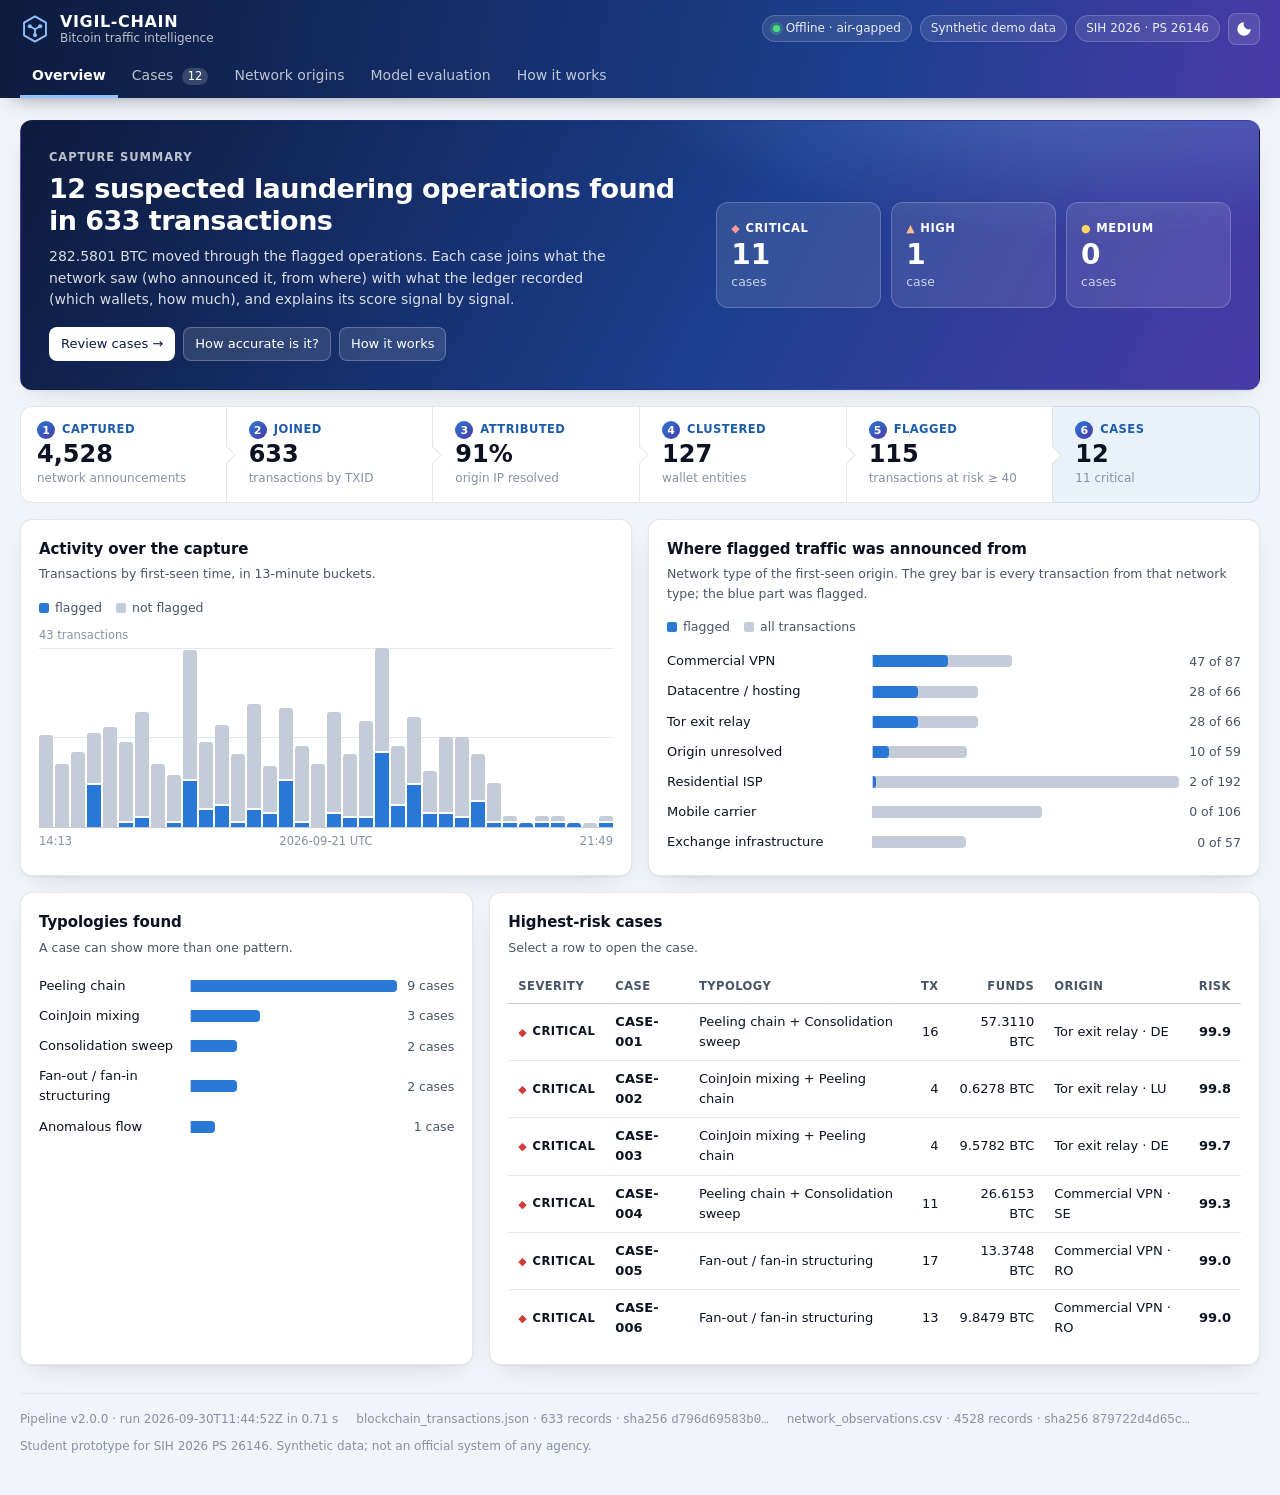
==== commit eced183d: "style: brand gradient header and hero, cooler neutrals, numbered pipeline steps" ====
--- a/index.html
+++ b/index.html
@@ -7,31 +7,34 @@
 <style>
 :root {
   color-scheme: light;
-  --page: #f3f3f0; --surface: #fcfcfb; --inset: #f3f3f0; --ink: #0b0b0b; --ink2: #52514e; --muted: #898781;
-  --grid: #e1e0d9; --axis: #c3c2b7; --border: rgba(11,11,11,0.10); --wash: rgba(11,11,11,0.045);
-  --shadow: 0 1px 2px rgba(11,11,11,0.05), 0 8px 24px -12px rgba(11,11,11,0.12);
+  --page: #f1f4f9; --surface: #ffffff; --inset: #f3f6fb; --ink: #0c1222; --ink2: #4a5468; --muted: #8790a3;
+  --grid: #e3e7ef; --axis: #c5ccd9; --border: rgba(12,18,34,0.10); --wash: rgba(12,18,34,0.045);
+  --shadow: 0 1px 2px rgba(12,18,34,0.05), 0 10px 28px -14px rgba(12,18,34,0.18);
   --accent: #2a78d6; --accent-ink: #1c5cab; --accent-wash: rgba(42,120,214,0.10);
-  --series-1: #2a78d6; --series-2: #eb6834; --context: #c3c2b7;
+  --brand-1: #0d1b3d; --brand-2: #1c3f8f; --brand-3: #4a3aa7;
+  --series-1: #2a78d6; --series-2: #eb6834; --context: #c5ccd9;
   --raise: #e34948; --lower: #2a78d6;
   --good: #0ca30c; --good-ink: #006300; --warning: #fab219; --serious: #ec835a; --critical: #d03b3b;
 }
 @media (prefers-color-scheme: dark) {
   :root:not([data-theme="light"]) {
     color-scheme: dark;
-    --page: #0d0d0d; --surface: #1a1a19; --inset: #222220; --ink: #ffffff; --ink2: #c3c2b7; --muted: #898781;
-    --grid: #2c2c2a; --axis: #383835; --border: rgba(255,255,255,0.10); --wash: rgba(255,255,255,0.06);
-    --shadow: 0 1px 2px rgba(0,0,0,0.4), 0 8px 24px -12px rgba(0,0,0,0.7);
-    --accent: #3987e5; --accent-ink: #86b6ef; --accent-wash: rgba(57,135,229,0.16);
-    --series-1: #3987e5; --series-2: #d95926; --context: #4a4a46; --raise: #e66767; --lower: #3987e5; --good-ink: #0ca30c;
+    --page: #090d18; --surface: #131a2b; --inset: #1a2236; --ink: #ffffff; --ink2: #b9c2d6; --muted: #7f8aa3;
+    --grid: #232c42; --axis: #33405c; --border: rgba(255,255,255,0.10); --wash: rgba(255,255,255,0.06);
+    --shadow: 0 1px 2px rgba(0,0,0,0.4), 0 10px 28px -14px rgba(0,0,0,0.8);
+    --accent: #3987e5; --accent-ink: #9ec5f4; --accent-wash: rgba(57,135,229,0.18);
+    --brand-1: #0a1430; --brand-2: #15327a; --brand-3: #3b2f8f;
+    --series-1: #3987e5; --series-2: #d95926; --context: #3b4763; --raise: #e66767; --lower: #3987e5; --good-ink: #0ca30c;
   }
 }
 :root[data-theme="dark"] {
   color-scheme: dark;
-  --page: #0d0d0d; --surface: #1a1a19; --inset: #222220; --ink: #ffffff; --ink2: #c3c2b7; --muted: #898781;
-  --grid: #2c2c2a; --axis: #383835; --border: rgba(255,255,255,0.10); --wash: rgba(255,255,255,0.06);
-  --shadow: 0 1px 2px rgba(0,0,0,0.4), 0 8px 24px -12px rgba(0,0,0,0.7);
-  --accent: #3987e5; --accent-ink: #86b6ef; --accent-wash: rgba(57,135,229,0.16);
-  --series-1: #3987e5; --series-2: #d95926; --context: #4a4a46; --raise: #e66767; --lower: #3987e5; --good-ink: #0ca30c;
+  --page: #090d18; --surface: #131a2b; --inset: #1a2236; --ink: #ffffff; --ink2: #b9c2d6; --muted: #7f8aa3;
+  --grid: #232c42; --axis: #33405c; --border: rgba(255,255,255,0.10); --wash: rgba(255,255,255,0.06);
+  --shadow: 0 1px 2px rgba(0,0,0,0.4), 0 10px 28px -14px rgba(0,0,0,0.8);
+  --accent: #3987e5; --accent-ink: #9ec5f4; --accent-wash: rgba(57,135,229,0.18);
+  --brand-1: #0a1430; --brand-2: #15327a; --brand-3: #3b2f8f;
+  --series-1: #3987e5; --series-2: #d95926; --context: #3b4763; --raise: #e66767; --lower: #3987e5; --good-ink: #0ca30c;
 }
 
 * { box-sizing: border-box; }
@@ -48,26 +51,28 @@
 @media (max-width: 640px) { .wrap { padding: 0 16px; } .hide-sm, .brand small { display: none !important; } }
 
 /* ---------- top bar ---------- */
-.topbar { position: sticky; top: 0; z-index: 5; background: var(--surface); border-bottom: 1px solid var(--grid); }
+.topbar { position: sticky; top: 0; z-index: 5; color: #fff;
+  background: linear-gradient(100deg, var(--brand-1), var(--brand-2) 68%, var(--brand-3)); box-shadow: 0 8px 22px -14px rgba(9,13,24,0.7); }
+.topbar :focus-visible { outline-color: #fff; }
 .topbar-in { display: flex; align-items: center; justify-content: space-between; gap: 12px; padding-top: 12px; padding-bottom: 10px; }
-.brand { display: flex; align-items: center; gap: 10px; color: var(--ink); }
-.brand svg { color: var(--accent); flex: none; }
+.brand { display: flex; align-items: center; gap: 10px; color: #fff; }
+.brand svg { color: #8fc1ff; flex: none; }
 .brand b { display: block; font-size: 16px; letter-spacing: 0.04em; line-height: 1.2; white-space: nowrap; }
-.brand small { display: block; color: var(--ink2); font-size: 12px; line-height: 1.2; }
+.brand small { display: block; color: rgba(255,255,255,0.72); font-size: 12px; line-height: 1.2; }
 .pills { display: flex; align-items: center; gap: 8px; flex-wrap: wrap; justify-content: flex-end; }
-.pill { display: inline-flex; align-items: center; gap: 6px; border: 1px solid var(--border); border-radius: 999px;
-  padding: 3px 10px; font-size: 12px; color: var(--ink2); background: var(--inset); white-space: nowrap; }
-.pill.ok i { width: 7px; height: 7px; border-radius: 50%; background: var(--good); }
+.pill { display: inline-flex; align-items: center; gap: 6px; border: 1px solid rgba(255,255,255,0.18); border-radius: 999px;
+  padding: 3px 10px; font-size: 12px; color: rgba(255,255,255,0.9); background: rgba(255,255,255,0.10); white-space: nowrap; }
+.pill.ok i { width: 7px; height: 7px; border-radius: 50%; background: #4ade80; box-shadow: 0 0 0 3px rgba(74,222,128,0.25); }
 .icon-btn { display: inline-grid; place-items: center; width: 32px; height: 32px; border-radius: 8px;
-  border: 1px solid var(--border); background: var(--surface); color: var(--ink2); }
-.icon-btn:hover { background: var(--wash); color: var(--ink); }
+  border: 1px solid rgba(255,255,255,0.18); background: rgba(255,255,255,0.10); color: #fff; }
+.icon-btn:hover { background: rgba(255,255,255,0.22); }
 .tabs { display: flex; gap: 2px; overflow-x: auto; scrollbar-width: none; }
 .tabs::-webkit-scrollbar { display: none; }
-.tab { padding: 9px 12px; border-bottom: 2px solid transparent; color: var(--ink2); white-space: nowrap; font-weight: 500; }
-.tab:hover { color: var(--ink); }
-.tab[aria-selected="true"] { color: var(--ink); border-bottom-color: var(--accent); font-weight: 600; }
+.tab { padding: 9px 12px; border-bottom: 3px solid transparent; color: rgba(255,255,255,0.72); white-space: nowrap; font-weight: 500; }
+.tab:hover { color: #fff; }
+.tab[aria-selected="true"] { color: #fff; border-bottom-color: #8fc1ff; font-weight: 600; }
 .tab .count { display: inline-block; min-width: 20px; padding: 0 6px; margin-left: 4px; border-radius: 999px;
-  background: var(--inset); border: 1px solid var(--border); font-size: 11.5px; text-align: center; color: var(--ink2); }
+  background: rgba(255,255,255,0.16); font-size: 11.5px; text-align: center; color: #fff; }
 .panel { display: none; } .panel.active { display: block; }
 @media (prefers-reduced-motion: reduce) { html { scroll-behavior: auto; } }
 
@@ -95,7 +100,7 @@
 .chip { border: 1px solid var(--border); background: var(--surface); border-radius: 999px; padding: 3px 10px; font-size: 12.5px; color: var(--ink2); }
 button.chip:hover { background: var(--wash); }
 .chip[aria-pressed="true"] { background: var(--accent-wash); border-color: var(--accent); color: var(--accent-ink); font-weight: 600; }
-.tag { display: inline-block; border-radius: 6px; padding: 2px 8px; font-size: 12px; background: var(--inset); border: 1px solid var(--border); color: var(--ink2); }
+.tag { display: inline-block; border-radius: 6px; padding: 2px 8px; font-size: 12px; background: var(--accent-wash); color: var(--accent-ink); font-weight: 500; }
 .sev { display: inline-flex; align-items: center; gap: 5px; font-size: 11.5px; font-weight: 700; letter-spacing: 0.05em; }
 .sev i { font-style: normal; font-size: 11px; line-height: 1; }
 .sev.CRITICAL i { color: var(--critical); } .sev.HIGH i { color: var(--serious); }
@@ -107,19 +112,32 @@
 /* ---------- overview ---------- */
 .hero { display: grid; grid-template-columns: minmax(0, 1.25fr) minmax(0, 1fr); gap: 24px; align-items: center; }
 @media (max-width: 900px) { .hero { grid-template-columns: minmax(0, 1fr); } }
+.card.hero { color: #fff; border-color: transparent; padding: 28px;
+  background: radial-gradient(820px 320px at 88% -30%, rgba(143,193,255,0.38), transparent 62%),
+              linear-gradient(118deg, var(--brand-1), var(--brand-2) 58%, var(--brand-3));
+  --critical: #ff9a9a; --serious: #ffb98f; --warning: #ffd666; }
+.hero .eyebrow { color: rgba(255,255,255,0.72); }
+.hero .btn { background: rgba(255,255,255,0.12); border-color: rgba(255,255,255,0.24); color: #fff; }
+.hero .btn:hover { background: rgba(255,255,255,0.24); }
+.hero .btn.primary, .hero .btn.primary:hover { background: #fff; color: #0d1b3d; filter: none; }
 .hero h1 { font-size: 27px; line-height: 1.2; letter-spacing: -0.02em; margin: 6px 0 8px; font-weight: 650; }
-.hero p { margin: 0 0 14px; color: var(--ink2); max-width: 64ch; }
+.hero p { margin: 0 0 16px; color: rgba(255,255,255,0.84); max-width: 64ch; }
 .sev-tiles { display: grid; grid-template-columns: repeat(3, minmax(0, 1fr)); gap: 10px; }
-.sev-tile { border: 1px solid var(--border); border-radius: 10px; padding: 12px; background: var(--inset); text-align: left; }
-button.sev-tile:hover { background: var(--wash); }
+.sev-tile { border: 1px solid rgba(255,255,255,0.2); border-radius: 12px; padding: 14px; background: rgba(255,255,255,0.10); color: #fff; text-align: left; }
+button.sev-tile:hover { background: rgba(255,255,255,0.2); }
+.sev-tile .small { color: rgba(255,255,255,0.74); }
 .sev-tile b { display: block; font-size: 28px; line-height: 1.15; font-weight: 650; }
-.funnel { display: grid; grid-template-columns: repeat(6, minmax(0, 1fr)); gap: 0; margin-top: 16px; }
+.funnel { display: grid; grid-template-columns: repeat(6, minmax(0, 1fr)); gap: 0; margin-top: 16px; counter-reset: stage; }
 .funnel .step { position: relative; padding: 14px 16px 14px 22px; background: var(--surface); border: 1px solid var(--border); border-left-width: 0; }
 .funnel .step:first-child { border-left-width: 1px; border-radius: 12px 0 0 12px; padding-left: 16px; }
 .funnel .step:last-child { border-radius: 0 12px 12px 0; }
 .funnel .step:not(:last-child)::after { content: ""; position: absolute; right: -7px; top: 50%; width: 12px; height: 12px; z-index: 1;
   background: var(--surface); border-top: 1px solid var(--border); border-right: 1px solid var(--border); transform: translateY(-50%) rotate(45deg); }
-.funnel .k { font-size: 11.5px; color: var(--ink2); font-weight: 600; letter-spacing: 0.04em; text-transform: uppercase; }
+.funnel .k { font-size: 11.5px; color: var(--accent-ink); font-weight: 700; letter-spacing: 0.04em; text-transform: uppercase; }
+.funnel .k::before { counter-increment: stage; content: counter(stage); display: inline-grid; place-items: center; width: 18px; height: 18px;
+  margin-right: 7px; border-radius: 50%; color: #fff; font-size: 11px; letter-spacing: 0;
+  background: linear-gradient(135deg, var(--accent), var(--brand-3)); }
+.funnel .step:last-child { background: linear-gradient(0deg, var(--accent-wash), var(--accent-wash)), var(--surface); }
 .funnel .v { font-size: 24px; font-weight: 650; line-height: 1.25; }
 .funnel .h { font-size: 12px; color: var(--muted); }
 @media (max-width: 1000px) {
@@ -223,7 +241,8 @@
 details[open] > summary { margin-bottom: 12px; }
 
 /* ---------- evaluation & method ---------- */
-.stat { border: 1px solid var(--border); border-radius: 12px; padding: 14px 16px; background: var(--surface); box-shadow: var(--shadow); }
+.stat { position: relative; overflow: hidden; border: 1px solid var(--border); border-radius: 12px; padding: 17px 16px 14px; background: var(--surface); box-shadow: var(--shadow); }
+.stat::before { content: ""; position: absolute; inset: 0 0 auto 0; height: 4px; background: linear-gradient(90deg, var(--accent), var(--brand-3)); }
 .stat .k { font-size: 12px; color: var(--ink2); }
 .stat .v { font-size: 30px; font-weight: 650; line-height: 1.2; letter-spacing: -0.01em; }
 .stat .h { font-size: 12.5px; color: var(--ink2); }
@@ -231,7 +250,7 @@
 .steps { display: grid; grid-template-columns: repeat(5, minmax(0, 1fr)); gap: 12px; counter-reset: step; }
 @media (max-width: 1100px) { .steps { grid-template-columns: repeat(auto-fit, minmax(230px, 1fr)); } }
 .step-card { position: relative; background: var(--surface); border: 1px solid var(--border); border-radius: 12px; padding: 16px; box-shadow: var(--shadow); }
-.step-card .ico { width: 36px; height: 36px; border-radius: 9px; display: grid; place-items: center; background: var(--accent-wash); color: var(--accent-ink); margin-bottom: 10px; }
+.step-card .ico { width: 36px; height: 36px; border-radius: 9px; display: grid; place-items: center; background: linear-gradient(135deg, var(--accent), var(--brand-3)); color: #fff; margin-bottom: 10px; }
 .step-card .no { position: absolute; top: 14px; right: 16px; font-size: 12px; font-weight: 600; color: var(--muted); }
 .step-card h2 { font-size: 15px; margin: 0 0 4px; }
 .step-card p { margin: 0; color: var(--ink2); font-size: 12.5px; }
@@ -306,7 +325,7 @@
 <div id="tip" role="tooltip"></div>
 <div id="toast" role="status" aria-live="polite"></div>
 
-<script id="vigil-data" type="application/json">{"meta":{"pipeline_version":"2.0.0","generated_at":"2026-09-30T11:37:12Z","sources":[{"file":"blockchain_transactions.json","sha256":"d796d69583b01deb3c4e212cdde7cf290d0a3e132b9b77c4be2592409134ea8c","records":633},{"file":"network_observations.csv","sha256":"879722d4d65c0af12d8719b188f96443b9447466c5f455ec9842c51c08712200","records":4528}],"model":{"pipeline_version":"2.0.0","architecture":"GraphSAGE mean, 2 layers, hidden 24; logistic risk fusion","training_data":"simulated traffic (src/simulation/generator.py)","gnn_seeds":[101,102,103,104,105,106,107,108,109,110,111,112],"fusion_seeds":[201,202,203,204,205,206],"gnn_train_transactions":7663,"gnn_train_positives":1116,"gnn_final_loss":0.0682,"fusion_train_transactions":3677,"tx_features":["log_value","log_inputs","log_outputs","log_fee_rate","output_ratio","equal_out_frac","log_respend","log_next_spend","log_in_degree","log_out_degree"],"evidence":["gnn_prob","anomaly","origin_tor","origin_vpn","origin_hosting","origin_exchange","peel_chain","coinjoin","velocity","origin_burst"],"origin_signals":["lead_term","sensor_agreement","relay_ratio","single_announcer"],"origin_calibration_transactions":11340,"sha256":"b9aaf2003395007db2a25df01aa88be20819f304ea2742f08e9f9e74195f751e","file":"vigil_chain_v1.npz"},"geo_source":"bundled offline CIDR table","runtime_s":0.75},"summary":{"observations":4528,"transactions":633,"origin_attributed":574,"origin_unresolved":59,"unobserved_transactions":0,"uncorrelated_observations":0,"observed_txids":633,"wallet_addresses":1938,"origin_ips":128,"graph_nodes":2699,"graph_edges":3286,"flow_edges":709,"entities":127,"peel_chains":16,"coinjoin_transactions":3,"flagged_transactions":115,"cases":12,"cases_by_severity":{"CRITICAL":11,"HIGH":1,"MEDIUM":0},"transactions_by_severity":{"CRITICAL":79,"HIGH":26,"MEDIUM":10,"LOW":518},"capture_start":1790000023.3746,"capture_end":1790027351.3329},"cases":[{"risk_score":99.9,"mean_risk":99.6,"severity":"CRITICAL","typology":"Peeling chain + Consolidation sweep","typology_tags":["Peeling chain","Consolidation sweep"],"tx_count":16,"inflow_btc":57.31104796,"peel_hops":15,"peeled_btc":18.860457,"first_seen":1790013703.8377,"last_seen":1790027351.3329,"duration":"3 h 47 min","origins":[{"ip":"185.220.100.212","transactions":4,"country":"DE","asn":"AS205100","asn_org":"F3 Netze e.V. (Tor exit relays)","category":"tor_exit","category_label":"Tor exit relay","mean_confidence":1.0,"resolved":true},{"ip":"185.220.100.145","transactions":3,"country":"DE","asn":"AS205100","asn_org":"F3 Netze e.V. (Tor exit relays)","category":"tor_exit","category_label":"Tor exit relay","mean_confidence":1.0,"resolved":true},{"ip":"104.244.77.5","transactions":2,"country":"LU","asn":"AS53667","asn_org":"FranTech Solutions (Tor exit hosting)","category":"tor_exit","category_label":"Tor exit relay","mean_confidence":1.0,"resolved":true},{"ip":"185.220.101.243","transactions":2,"country":"DE","asn":"AS205100","asn_org":"F3 Netze e.V. (Tor exit relays)","category":"tor_exit","category_label":"Tor exit relay","mean_confidence":1.0,"resolved":true},{"ip":"185.220.101.58","transactions":2,"country":"DE","asn":"AS205100","asn_org":"F3 Netze e.V. (Tor exit relays)","category":"tor_exit","category_label":"Tor exit relay","mean_confidence":1.0,"resolved":true},{"ip":"185.220.101.32","transactions":1,"country":"DE","asn":"AS205100","asn_org":"F3 Netze e.V. (Tor exit relays)","category":"tor_exit","category_label":"Tor exit relay","mean_confidence":1.0,"resolved":true},{"ip":"159.65.137.48","transactions":1,"country":"US","asn":"AS14061","asn_org":"DigitalOcean LLC","category":"hosting","category_label":"Datacentre / hosting","mean_confidence":0.062,"resolved":false},{"ip":"159.65.242.168","transactions":1,"country":"US","asn":"AS14061","asn_org":"DigitalOcean LLC","category":"hosting","category_label":"Datacentre / hosting","mean_confidence":0.122,"resolved":false}],"entities":[{"entity_id":"ENTITY_029","addresses":8}],"terminal_outputs":[{"address":"bc1q3dp6eun560dd4q4a0tgeac5j0t0d7clg79u4gl","amount_btc":38.44994597,"status":"unspent at end of capture"},{"address":"bc1qz20gscpkdaejdk2ddlmm063uw0aafj4ztgwrfs","amount_btc":11.87803864,"status":"unspent at end of capture"},{"address":"bc1qktrhz3qcp6y87xajrqhzyt4fmvjggyjvaamjq4","amount_btc":1.84773859,"status":"unspent at end of capture"},{"address":"1rs4Mz3k4mFpExNJE2KE5iWdHCJTPqT77S","amount_btc":1.45433624,"status":"unspent at end of capture"},{"address":"bc1q0ykhwv68j6n7pwupuyl7z3urp9m9hpttrpcddp","amount_btc":1.25873349,"status":"unspent at end of capture"},{"address":"bc1qftqdg579vnaclm85q823wj4hwajkze9lm8k500","amount_btc":1.18321023,"status":"unspent at end of capture"}],"terminal_output_count":9,"factors":[{"key":"gnn_prob","factor":"Graph neural network: laundering-topology probability","value":0.9998,"shap_log_odds":6.2064,"share_pct":66.5,"impact":"+6.21"},{"key":"origin_tor","factor":"First-seen origin is a Tor exit relay","value":0.875,"shap_log_odds":1.7777,"share_pct":19.0,"impact":"+1.78"},{"key":"peel_chain","factor":"Member of a multi-hop peeling chain","value":0.9375,"shap_log_odds":0.6473,"share_pct":6.9,"impact":"+0.65"},{"key":"origin_exchange","factor":"Origin is not known exchange infrastructure","value":0.0,"shap_log_odds":0.374,"share_pct":4.0,"impact":"+0.37"},{"key":"origin_hosting","factor":"Origin is not a datacentre / hosting range","value":0.0,"shap_log_odds":0.2357,"share_pct":2.5,"impact":"+0.24"},{"key":"velocity","factor":"Funds re-spent within minutes","value":0.1496,"shap_log_odds":0.0893,"share_pct":1.0,"impact":"+0.09"},{"key":"origin_vpn","factor":"Origin is not a commercial VPN range","value":0.0,"shap_log_odds":-0.0657,"share_pct":0.0,"impact":"-0.07"},{"key":"origin_burst","factor":"Burst of transactions from the same origin IP","value":0.0781,"shap_log_odds":-0.0564,"share_pct":0.0,"impact":"-0.06"},{"key":"anomaly","factor":"Isolation Forest: statistical outlier score","value":0.4767,"shap_log_odds":0.0041,"share_pct":0.0,"impact":"+0.00"},{"key":"coinjoin","factor":"No equal-output mixing structure","value":0.0,"shap_log_odds":-0.0006,"share_pct":0.0,"impact":"-0.00"}],"base_value_log_odds":-2.9617,"gnn_drivers":[{"feature":"log_value","label":"transaction value","log_odds_drop":24.5},{"feature":"log_fee_rate","label":"fee relative to value","log_odds_drop":3.832},{"feature":"equal_out_frac","label":"share of equal-valued outputs","log_odds_drop":2.462},{"feature":"log_inputs","label":"number of inputs","log_odds_drop":2.005}],"transactions":[{"txid":"5086853436d2662e7927ef8c202b68a44d8d186d309f499a9af49bce17ed23ab","timestamp":1790013703.8377,"risk_score":99.9,"severity":"CRITICAL","bridge":false,"inputs":1,"outputs":2,"value_btc":57.31104796,"fee_btc":4.723e-05,"origin_ip":"185.220.100.212","origin_confidence":1.0,"origin_lead_ms":152.3,"origin_country":"DE","origin_category":"tor_exit","gnn_prob":0.999,"anomaly":0.5452,"evidence":[0.999,0.545,1.0,0.0,0.0,0.0,1.0,0.0,0.203,0.0],"shap":[6.2,0.056,2.062,-0.066,0.236,0.374,0.699,-0.001,0.05,-0.105]},{"txid":"23f64a203c50a56f08697bc044e0ebeaadaabe4139642956f994967cfeb510ae","timestamp":1790014182.1853,"risk_score":99.9,"severity":"CRITICAL","bridge":false,"inputs":1,"outputs":2,"value_btc":55.10277816,"fee_btc":3.991e-05,"origin_ip":"185.220.100.145","origin_confidence":1.0,"origin_lead_ms":225.8,"origin_country":"DE","origin_category":"tor_exit","gnn_prob":1.0,"anomaly":0.4555,"evidence":[1.0,0.456,1.0,0.0,0.0,0.0,1.0,0.0,0.205,0.25],"shap":[6.208,-0.012,2.062,-0.066,0.236,0.374,0.699,-0.001,0.048,0.051]},{"txid":"518ef981a1a078b919471bd850f654b214f3f44a69af2567be566adbb0acf796","timestamp":1790014657.0384,"risk_score":99.9,"severity":"CRITICAL","bridge":false,"inputs":1,"outputs":2,"value_btc":54.76305763,"fee_btc":2.457e-05,"origin_ip":"185.220.100.145","origin_confidence":1.0,"origin_lead_ms":30.5,"origin_country":"DE","origin_category":"tor_exit","gnn_prob":0.9995,"anomaly":0.489,"evidence":[1.0,0.489,1.0,0.0,0.0,0.0,1.0,0.0,0.205,0.25],"shap":[6.204,0.013,2.062,-0.066,0.236,0.374,0.699,-0.001,0.048,0.051]},{"txid":"28344ab92f6c081c6838a0e85b0bd55eca7b9230694b7e0f5808ffcbb54161e5","timestamp":1790015966.9666,"risk_score":99.9,"severity":"CRITICAL","bridge":false,"inputs":1,"outputs":2,"value_btc":53.14977923,"fee_btc":3.207e-05,"origin_ip":"185.220.101.243","origin_confidence":1.0,"origin_lead_ms":124.1,"origin_country":"DE","origin_category":"tor_exit","gnn_prob":1.0,"anomaly":0.4597,"evidence":[1.0,0.46,1.0,0.0,0.0,0.0,1.0,0.0,0.013,0.25],"shap":[6.208,-0.009,2.062,-0.066,0.236,0.374,0.699,-0.001,0.19,0.051]},{"txid":"25b7a5e8b311b9bc12cc63f6bad22895498eff75347e8d757992e1a0563504d6","timestamp":1790017264.9501,"risk_score":99.9,"severity":"CRITICAL","bridge":false,"inputs":1,"outputs":2,"value_btc":52.80638348,"fee_btc":3.534e-05,"origin_ip":"104.244.77.5","origin_confidence":1.0,"origin_lead_ms":50.3,"origin_country":"LU","origin_category":"tor_exit","gnn_prob":0.9998,"anomaly":0.4532,"evidence":[1.0,0.453,1.0,0.0,0.0,0.0,1.0,0.0,0.29,0.25],"shap":[6.206,-0.014,2.062,-0.066,0.236,0.374,0.699,-0.001,-0.015,0.051]},{"txid":"6dcf2b8ace75c39efae2158cfd775af1edd49e628ac17435aeb4d039f0df6bc5","timestamp":1790017636.0497,"risk_score":99.8,"severity":"CRITICAL","bridge":false,"inputs":1,"outputs":2,"value_btc":50.95860955,"fee_btc":7.89e-05,"origin_ip":"185.220.100.145","origin_confidence":1.0,"origin_lead_ms":60.7,"origin_country":"DE","origin_category":"tor_exit","gnn_prob":0.9999,"anomaly":0.4597,"evidence":[1.0,0.46,1.0,0.0,0.0,0.0,1.0,0.0,0.29,0.0],"shap":[6.207,-0.009,2.062,-0.066,0.236,0.374,0.699,-0.001,-0.015,-0.105]},{"txid":"d91f1d329f5650f03495177bb2925ad317ed3fcca639305650bbef8ceaa42c64","timestamp":1790018445.243,"risk_score":99.9,"severity":"CRITICAL","bridge":false,"inputs":1,"outputs":2,"value_btc":49.36112608,"fee_btc":4.714e-05,"origin_ip":"185.220.101.243","origin_confidence":1.0,"origin_lead_ms":104.2,"origin_country":"DE","origin_category":"tor_exit","gnn_prob":1.0,"anomaly":0.4571,"evidence":[1.0,0.457,1.0,0.0,0.0,0.0,1.0,0.0,0.067,0.25],"shap":[6.208,-0.011,2.062,-0.066,0.236,0.374,0.699,-0.001,0.15,0.051]},{"txid":"4d7cc88e32f06983dcae531465f669ad3ecc386136267162f1d5d9e2416314e3","timestamp":1790019339.0364,"risk_score":99.9,"severity":"CRITICAL","bridge":false,"inputs":1,"outputs":2,"value_btc":47.75657233,"fee_btc":3.386e-05,"origin_ip":"185.220.100.212","origin_confidence":1.0,"origin_lead_ms":119.6,"origin_country":"DE","origin_category":"tor_exit","gnn_prob":1.0,"anomaly":0.4517,"evidence":[1.0,0.452,1.0,0.0,0.0,0.0,1.0,0.0,0.051,0.0],"shap":[6.208,-0.015,2.062,-0.066,0.236,0.374,0.699,-0.001,0.162,-0.105]},{"txid":"7e76185efe159dfbce46edcc9704245ec91b3bc91f11cb27ebb5e9dc8849ff72","timestamp":1790020608.1686,"risk_score":99.9,"severity":"CRITICAL","bridge":false,"inputs":1,"outputs":2,"value_btc":47.20129211,"fee_btc":3.813e-05,"origin_ip":"104.244.77.5","origin_confidence":1.0,"origin_lead_ms":151.7,"origin_country":"LU","origin_category":"tor_exit","gnn_prob":1.0,"anomaly":0.4589,"evidence":[1.0,0.459,1.0,0.0,0.0,0.0,1.0,0.0,0.09,0.0],"shap":[6.208,-0.009,2.062,-0.066,0.236,0.374,0.699,-0.001,0.134,-0.105]},{"txid":"977972c07056f4ecc7df988cdd52c9bd36dd18c3d138c06eb625b8b0bbe25822","timestamp":1790021331.9619,"risk_score":99.9,"severity":"CRITICAL","bridge":false,"inputs":1,"outputs":2,"value_btc":45.91960955,"fee_btc":2.925e-05,"origin_ip":"185.220.100.212","origin_confidence":1.0,"origin_lead_ms":111.7,"origin_country":"DE","origin_category":"tor_exit","gnn_prob":1.0,"anomaly":0.4614,"evidence":[1.0,0.461,1.0,0.0,0.0,0.0,1.0,0.0,0.09,0.0],"shap":[6.208,-0.008,2.062,-0.066,0.236,0.374,0.699,-0.001,0.134,-0.105]},{"txid":"0181644f8e43108efe268636be2baef8525b37319f087bc537d1886d16736766","timestamp":1790022263.774,"risk_score":99.9,"severity":"CRITICAL","bridge":false,"inputs":1,"outputs":2,"value_btc":44.22193869,"fee_btc":3.738e-05,"origin_ip":"185.220.101.32","origin_confidence":1.0,"origin_lead_ms":48.4,"origin_country":"DE","origin_category":"tor_exit","gnn_prob":1.0,"anomaly":0.4591,"evidence":[1.0,0.459,1.0,0.0,0.0,0.0,1.0,0.0,0.045,0.0],"shap":[6.208,-0.009,2.062,-0.066,0.236,0.374,0.699,-0.001,0.167,-0.105]},{"txid":"63011880ce89835073d2d088638aa669cc2406a8d275cc5f7b0d48b5501c9315","timestamp":1790023392.2764,"risk_score":98.3,"severity":"CRITICAL","bridge":false,"inputs":1,"outputs":2,"value_btc":43.72032496,"fee_btc":6.087e-05,"origin_ip":"159.65.242.168","origin_confidence":0.122,"origin_lead_ms":105.8,"origin_country":"US","origin_category":"hosting","gnn_prob":1.0,"anomaly":0.4332,"evidence":[1.0,0.433,0.0,0.0,0.0,0.0,1.0,0.0,0.344,0.0],"shap":[6.208,-0.029,-0.216,-0.066,0.236,0.374,0.699,-0.001,-0.055,-0.105]},{"txid":"fe8893f7552ac0dc1b3bda728d6377111390fd2ae1c6f576c494faf20e1bfd29","timestamp":1790023712.4823,"risk_score":99.8,"severity":"CRITICAL","bridge":false,"inputs":1,"outputs":2,"value_btc":42.4615306,"fee_btc":5.429e-05,"origin_ip":"185.220.101.58","origin_confidence":1.0,"origin_lead_ms":75.2,"origin_country":"DE","origin_category":"tor_exit","gnn_prob":0.9996,"anomaly":0.4386,"evidence":[1.0,0.439,1.0,0.0,0.0,0.0,1.0,0.0,0.344,0.0],"shap":[6.205,-0.025,2.062,-0.066,0.236,0.374,0.699,-0.001,-0.055,-0.105]},{"txid":"71eb197de416ac762b0c39b9987e5d226fdb4691a7de47b523e0a8988a900483","timestamp":1790024460.306,"risk_score":99.9,"severity":"CRITICAL","bridge":false,"inputs":1,"outputs":2,"value_btc":41.00714007,"fee_btc":2.128e-05,"origin_ip":"185.220.101.58","origin_confidence":1.0,"origin_lead_ms":28.2,"origin_country":"DE","origin_category":"tor_exit","gnn_prob":0.9995,"anomaly":0.4699,"evidence":[0.999,0.47,1.0,0.0,0.0,0.0,1.0,0.0,0.083,0.0],"shap":[6.204,-0.001,2.062,-0.066,0.236,0.374,0.699,-0.001,0.139,-0.105]},{"txid":"c60b488b517d850bdc361b5f793b5eb76b6f5fe03e0d54932c131b28680fba01","timestamp":1790025241.417,"risk_score":99.9,"severity":"CRITICAL","bridge":false,"inputs":1,"outputs":2,"value_btc":39.63322097,"fee_btc":6.477e-05,"origin_ip":"185.220.100.212","origin_confidence":1.0,"origin_lead_ms":5.3,"origin_country":"DE","origin_category":"tor_exit","gnn_prob":0.9997,"anomaly":0.5217,"evidence":[1.0,0.522,1.0,0.0,0.0,0.0,1.0,0.0,0.074,0.0],"shap":[6.206,0.038,2.062,-0.066,0.236,0.374,0.699,-0.001,0.145,-0.105]},{"txid":"be1087c6fb367067f9a15657cd02582979a522468acb6855fc0ef38e4f965649","timestamp":1790027351.3329,"risk_score":97.5,"severity":"CRITICAL","bridge":false,"inputs":8,"outputs":1,"value_btc":11.87814779,"fee_btc":0.00010915,"origin_ip":"159.65.137.48","origin_confidence":0.062,"origin_lead_ms":43.5,"origin_country":"US","origin_category":"hosting","gnn_prob":0.9998,"anomaly":0.6142,"evidence":[1.0,0.614,0.0,0.0,0.0,0.0,0.0,0.0,0.0,0.0],"shap":[6.206,0.108,-0.216,-0.066,0.236,0.374,-0.13,-0.001,0.2,-0.105]}],"edges":[[0,1,55.10277816],[0,15,2.20822257],[1,2,54.76305763],[2,3,53.14977923],[2,15,1.61325383],[3,4,52.80638348],[4,5,50.95860955],[5,6,49.36112608],[5,15,1.59740457],[6,7,47.75657233],[6,15,1.60450661],[7,8,47.20129211],[8,9,45.91960955],[8,15,1.28164443],[9,10,44.22193869],[9,15,1.69764161],[10,11,43.72032496],[10,15,0.50157635],[11,12,42.4615306],[12,13,41.00714007],[13,14,39.63322097],[13,15,1.37389782]],"notes":"Investigative lead generated by VIGIL-CHAIN from traffic metadata. Origin attribution is a statistical estimate and the risk score is a model output: both direct further inquiry and must be corroborated before being relied on as evidence.","narrative":"16 linked transactions carrying 57.3110 BTC over 3 h 47 min. A 15-hop peeling chain splits off 18.8605 BTC in small outputs while forwarding the remainder each hop. Outputs from earlier hops are swept together into a single address. The origin was resolved to 6 IP addresses; most frequent is 185.220.100.212 (Tor exit relay, DE, AS205100) with mean attribution confidence 1.00. A Tor exit identifies the relay, not the sender. For 2 transactions the origin could not be resolved: only relays were seen announcing. Largest onward output: 38.4499 BTC at bc1q3dp6eun560dd4q4a0tgeac5j0t0d7clg79u4gl (unspent at end of capture).","case_id":"CASE-001","evidence_hash":"b1dc56eb3035bb2cd011c0f31fcda8b6e827d263b6736aef1815237dd692586c"},{"risk_score":99.8,"mean_risk":99.3,"severity":"CRITICAL","typology":"CoinJoin mixing + Peeling chain","typology_tags":["CoinJoin mixing","Peeling chain"],"tx_count":4,"inflow_btc":0.62784128,"peel_hops":3,"peeled_btc":0.01501841,"first_seen":1790005079.31,"last_seen":1790008023.654,"duration":"49 min 4 s","origins":[{"ip":"104.244.77.12","transactions":1,"country":"LU","asn":"AS53667","asn_org":"FranTech Solutions (Tor exit hosting)","category":"tor_exit","category_label":"Tor exit relay","mean_confidence":1.0,"resolved":true},{"ip":"185.220.101.243","transactions":1,"country":"DE","asn":"AS205100","asn_org":"F3 Netze e.V. (Tor exit relays)","category":"tor_exit","category_label":"Tor exit relay","mean_confidence":1.0,"resolved":true},{"ip":"185.220.101.58","transactions":1,"country":"DE","asn":"AS205100","asn_org":"F3 Netze e.V. (Tor exit relays)","category":"tor_exit","category_label":"Tor exit relay","mean_confidence":1.0,"resolved":true},{"ip":"73.107.13.85","transactions":1,"country":"US","asn":"AS7922","asn_org":"Comcast Cable","category":"residential","category_label":"Residential ISP","mean_confidence":0.227,"resolved":false}],"entities":[],"terminal_outputs":[{"address":"1qr9Yw991UJRK62hiASmGXffRXDM4gBDdC","amount_btc":0.1,"status":"unspent at end of capture"},{"address":"1j4nQTjmRnJwkxMnMYDWnu3N46faPxCKws","amount_btc":0.1,"status":"unspent at end of capture"},{"address":"bc1qyc6fgx36jq5uypcmhmxp7fxg7y6v7npnhnqm7p","amount_btc":0.1,"status":"unspent at end of capture"},{"address":"3zUK92AFnXYcZNUs9qRim4QdQmDGcUWYhD","amount_btc":0.1,"status":"unspent at end of capture"},{"address":"1Qe9jnfyQg7BM24RdFw54err7sYfStAtmQ","amount_btc":0.08488883,"status":"unspent at end of capture"},{"address":"bc1q7w082dkdsawtpnp5u5nmalr0hlzg5w29eegpq4","amount_btc":0.03393363,"status":"unspent at end of capture"}],"terminal_output_count":13,"factors":[{"key":"gnn_prob","factor":"Graph neural network: laundering-topology probability","value":0.9996,"shap_log_odds":6.2046,"share_pct":72.7,"impact":"+6.20"},{"key":"origin_tor","factor":"First-seen origin is a Tor exit relay","value":0.75,"shap_log_odds":1.4929,"share_pct":17.5,"impact":"+1.49"},{"key":"origin_exchange","factor":"Origin is not known exchange infrastructure","value":0.0,"shap_log_odds":0.374,"share_pct":4.4,"impact":"+0.37"},{"key":"origin_hosting","factor":"Origin is not a datacentre / hosting range","value":0.0,"shap_log_odds":0.2357,"share_pct":2.8,"impact":"+0.24"},{"key":"peel_chain","factor":"Not part of a multi-hop peeling chain","value":0.375,"shap_log_odds":0.1809,"share_pct":2.1,"impact":"+0.18"},{"key":"origin_burst","factor":"Burst of transactions from the same origin IP","value":0.0,"shap_log_odds":-0.1053,"share_pct":0.0,"impact":"-0.11"},{"key":"origin_vpn","factor":"Origin is not a commercial VPN range","value":0.0,"shap_log_odds":-0.0657,"share_pct":0.0,"impact":"-0.07"},{"key":"coinjoin","factor":"No equal-output mixing structure","value":0.125,"shap_log_odds":0.0294,"share_pct":0.3,"impact":"+0.03"},{"key":"velocity","factor":"Funds re-spent within minutes","value":0.2523,"shap_log_odds":0.0133,"share_pct":0.2,"impact":"+0.01"},{"key":"anomaly","factor":"Isolation Forest: statistical outlier score","value":0.4654,"shap_log_odds":-0.0045,"share_pct":0.0,"impact":"-0.00"}],"base_value_log_odds":-2.9617,"gnn_drivers":[{"feature":"output_ratio","label":"small-to-large output ratio","log_odds_drop":15.859},{"feature":"log_outputs","label":"number of outputs","log_odds_drop":10.128},{"feature":"log_fee_rate","label":"fee relative to value","log_odds_drop":8.069},{"feature":"log_inputs","label":"number of inputs","log_odds_drop":4.618}],"transactions":[{"txid":"719aa3f77beeb2599c7f328cf727cbee54fc082ee16712d5a6a836a35262e350","timestamp":1790005079.31,"risk_score":99.7,"severity":"CRITICAL","bridge":false,"inputs":5,"outputs":10,"value_btc":0.62784128,"fee_btc":7.551e-05,"origin_ip":"185.220.101.58","origin_confidence":1.0,"origin_lead_ms":166.9,"origin_country":"DE","origin_category":"tor_exit","gnn_prob":0.9997,"anomaly":0.6156,"evidence":[1.0,0.616,1.0,0.0,0.0,0.0,0.0,0.5,0.494,0.0],"shap":[6.206,0.109,2.062,-0.066,0.236,0.374,-0.13,0.119,-0.166,-0.105]},{"txid":"32c3d6cd427ac83b30755703a3ee752c7e5e488a68b0747fe81e45402e88a12b","timestamp":1790005290.9518,"risk_score":99.7,"severity":"CRITICAL","bridge":false,"inputs":1,"outputs":2,"value_btc":0.1,"fee_btc":3.303e-05,"origin_ip":"185.220.101.243","origin_confidence":1.0,"origin_lead_ms":61.1,"origin_country":"DE","origin_category":"tor_exit","gnn_prob":1.0,"anomaly":0.4146,"evidence":[1.0,0.415,1.0,0.0,0.0,0.0,0.5,0.0,0.494,0.0],"shap":[6.208,-0.043,2.062,-0.066,0.236,0.374,0.285,-0.001,-0.166,-0.105]},{"txid":"8d82c52a04eb792ab2108b6c603a020e37332d3e76b7bc01bafdef513b5def51","timestamp":1790006662.1077,"risk_score":99.8,"severity":"CRITICAL","bridge":false,"inputs":1,"outputs":2,"value_btc":0.09751875,"fee_btc":2.914e-05,"origin_ip":"104.244.77.12","origin_confidence":1.0,"origin_lead_ms":29.2,"origin_country":"LU","origin_category":"tor_exit","gnn_prob":1.0,"anomaly":0.3995,"evidence":[1.0,0.4,1.0,0.0,0.0,0.0,0.5,0.0,0.011,0.0],"shap":[6.208,-0.054,2.062,-0.066,0.236,0.374,0.285,-0.001,0.192,-0.105]},{"txid":"26ab0126eba0d9278b01f419f0b28e9ff0c4e5f83e564ecd54e2f5be1a6515a5","timestamp":1790008023.654,"risk_score":98.0,"severity":"CRITICAL","bridge":false,"inputs":1,"outputs":2,"value_btc":0.09359079,"fee_btc":3.059e-05,"origin_ip":"73.107.13.85","origin_confidence":0.227,"origin_lead_ms":171.7,"origin_country":"US","origin_category":"residential","gnn_prob":0.9985,"anomaly":0.4318,"evidence":[0.999,0.432,0.0,0.0,0.0,0.0,0.5,0.0,0.011,0.0],"shap":[6.197,-0.03,-0.216,-0.066,0.236,0.374,0.285,-0.001,0.192,-0.105]}],"edges":[[0,1,0.1],[1,2,0.09751875],[2,3,0.09359079]],"notes":"Investigative lead generated by VIGIL-CHAIN from traffic metadata. Origin attribution is a statistical estimate and the risk score is a model output: both direct further inquiry and must be corroborated before being relied on as evidence.","narrative":"4 linked transactions carrying 0.6278 BTC over 49 min 4 s. An equal-output mixing round breaks the link between senders and receivers. A 3-hop peeling chain splits off 0.0150 BTC in small outputs while forwarding the remainder each hop. The origin was resolved to 3 IP addresses; most frequent is 104.244.77.12 (Tor exit relay, LU, AS53667) with mean attribution confidence 1.00. A Tor exit identifies the relay, not the sender. For 1 transaction the origin could not be resolved: only relays were seen announcing. Largest onward output: 0.1000 BTC at 1qr9Yw991UJRK62hiASmGXffRXDM4gBDdC (unspent at end of capture).","case_id":"CASE-002","evidence_hash":"c210a95e7610272b299a33d0f936da33cfc56282099b4599e6368a7ac37a93ae"},{"risk_score":99.7,"mean_risk":98.9,"severity":"CRITICAL","typology":"CoinJoin mixing + Peeling chain","typology_tags":["CoinJoin mixing","Peeling chain"],"tx_count":4,"inflow_btc":9.57821374,"peel_hops":3,"peeled_btc":0.11935013,"first_seen":1790017363.3247,"last_seen":1790017667.2231,"duration":"5 min 4 s","origins":[{"ip":"185.220.100.212","transactions":2,"country":"DE","asn":"AS205100","asn_org":"F3 Netze e.V. (Tor exit relays)","category":"tor_exit","category_label":"Tor exit relay","mean_confidence":1.0,"resolved":true},{"ip":"104.244.77.5","transactions":1,"country":"LU","asn":"AS53667","asn_org":"FranTech Solutions (Tor exit hosting)","category":"tor_exit","category_label":"Tor exit relay","mean_confidence":1.0,"resolved":true},{"ip":"185.220.101.94","transactions":1,"country":"DE","asn":"AS205100","asn_org":"F3 Netze e.V. (Tor exit relays)","category":"tor_exit","category_label":"Tor exit relay","mean_confidence":0.396,"resolved":false}],"entities":[],"terminal_outputs":[{"address":"3fRXz29UwpuNVmaMc65Bvujr3oHK93vFzJ","amount_btc":1.0,"status":"unspent at end of capture"},{"address":"3eq8tPvVQo2BNdXyrCYgVwdxgD8ujBQWB7","amount_btc":1.0,"status":"unspent at end of capture"},{"address":"3N1Uziy2kcmGFMQLY1tn7vV6upoCzPDtim","amount_btc":1.0,"status":"unspent at end of capture"},{"address":"bc1qfwvgvjqxnhwz59gwmvqukpnqd0h4kzu6j3p4qa","amount_btc":1.0,"status":"unspent at end of capture"},{"address":"3hx4E4bCj8Fs5KvXPkCyb7FZz8ymXSTNJS","amount_btc":1.0,"status":"unspent at end of capture"},{"address":"1EU1UAeKD6jqyE3KiC1W5tgQpWEfbw5XsF","amount_btc":1.0,"status":"unspent at end of capture"}],"terminal_output_count":19,"factors":[{"key":"gnn_prob","factor":"Graph neural network: laundering-topology probability","value":0.9976,"shap_log_odds":6.1896,"share_pct":72.6,"impact":"+6.19"},{"key":"origin_tor","factor":"First-seen origin is a Tor exit relay","value":0.75,"shap_log_odds":1.4929,"share_pct":17.5,"impact":"+1.49"},{"key":"origin_exchange","factor":"Origin is not known exchange infrastructure","value":0.0,"shap_log_odds":0.374,"share_pct":4.4,"impact":"+0.37"},{"key":"velocity","factor":"Funds re-spent within minutes","value":0.7587,"shap_log_odds":-0.3618,"share_pct":0.0,"impact":"-0.36"},{"key":"origin_hosting","factor":"Origin is not a datacentre / hosting range","value":0.0,"shap_log_odds":0.2357,"share_pct":2.8,"impact":"+0.24"},{"key":"peel_chain","factor":"Not part of a multi-hop peeling chain","value":0.375,"shap_log_odds":0.1809,"share_pct":2.1,"impact":"+0.18"},{"key":"origin_vpn","factor":"Origin is not a commercial VPN range","value":0.0,"shap_log_odds":-0.0657,"share_pct":0.0,"impact":"-0.07"},{"key":"coinjoin","factor":"No equal-output mixing structure","value":0.125,"shap_log_odds":0.0294,"share_pct":0.3,"impact":"+0.03"},{"key":"origin_burst","factor":"Burst of transactions from the same origin IP","value":0.1875,"shap_log_odds":0.012,"share_pct":0.1,"impact":"+0.01"},{"key":"anomaly","factor":"Isolation Forest: statistical outlier score","value":0.4827,"shap_log_odds":0.0086,"share_pct":0.1,"impact":"+0.01"}],"base_value_log_odds":-2.9617,"gnn_drivers":[{"feature":"log_outputs","label":"number of outputs","log_odds_drop":9.512},{"feature":"output_ratio","label":"small-to-large output ratio","log_odds_drop":9.145},{"feature":"log_next_spend","label":"time until the outputs were re-spent","log_odds_drop":6.088},{"feature":"log_inputs","label":"number of inputs","log_odds_drop":4.494}],"transactions":[{"txid":"5f226cac64a95a374cea340303c574a86a9e8846690d05de0eee6d36273e05c1","timestamp":1790017363.3247,"risk_score":99.7,"severity":"CRITICAL","bridge":false,"inputs":8,"outputs":16,"value_btc":9.57821374,"fee_btc":0.00023939,"origin_ip":"185.220.100.212","origin_confidence":1.0,"origin_lead_ms":54.2,"origin_country":"DE","origin_category":"tor_exit","gnn_prob":1.0,"anomaly":0.6517,"evidence":[1.0,0.652,1.0,0.0,0.0,0.0,0.0,0.5,0.537,0.25],"shap":[6.208,0.136,2.062,-0.066,0.236,0.374,-0.13,0.119,-0.198,0.051]},{"txid":"4cd83a68305a3601e399d35a11efe9997ccfadd114af3639fc80e31306a4e730","timestamp":1790017549.8465,"risk_score":96.4,"severity":"CRITICAL","bridge":false,"inputs":1,"outputs":2,"value_btc":1.0,"fee_btc":2.207e-05,"origin_ip":"185.220.101.94","origin_confidence":0.396,"origin_lead_ms":102.8,"origin_country":"DE","origin_category":"tor_exit","gnn_prob":1.0,"anomaly":0.4116,"evidence":[1.0,0.412,0.0,0.0,0.0,0.0,0.5,0.0,0.852,0.0],"shap":[6.208,-0.045,-0.216,-0.066,0.236,0.374,0.285,-0.001,-0.431,-0.105]},{"txid":"8db5fb1fcc612ebb12ebcbda602f5175ca573c65e05eabf4e971dacac8ef6196","timestamp":1790017597.8511,"risk_score":99.7,"severity":"CRITICAL","bridge":false,"inputs":1,"outputs":2,"value_btc":0.9747925,"fee_btc":1.48e-05,"origin_ip":"104.244.77.5","origin_confidence":1.0,"origin_lead_ms":105.0,"origin_country":"LU","origin_category":"tor_exit","gnn_prob":1.0,"anomaly":0.4104,"evidence":[1.0,0.41,1.0,0.0,0.0,0.0,0.5,0.0,0.852,0.25],"shap":[6.208,-0.046,2.062,-0.066,0.236,0.374,0.285,-0.001,-0.431,0.051]},{"txid":"60047ffdff74d8a84ef00b2ff59d49252adc0bec62d9b535a360e646adfd7e88","timestamp":1790017667.2231,"risk_score":99.7,"severity":"CRITICAL","bridge":false,"inputs":1,"outputs":2,"value_btc":0.90344057,"fee_btc":5.952e-05,"origin_ip":"185.220.100.212","origin_confidence":1.0,"origin_lead_ms":189.7,"origin_country":"DE","origin_category":"tor_exit","gnn_prob":0.9903,"anomaly":0.4572,"evidence":[0.99,0.457,1.0,0.0,0.0,0.0,0.5,0.0,0.794,0.25],"shap":[6.134,-0.011,2.062,-0.066,0.236,0.374,0.285,-0.001,-0.388,0.051]}],"edges":[[0,1,1.0],[1,2,0.9747925],[2,3,0.90344057]],"notes":"Investigative lead generated by VIGIL-CHAIN from traffic metadata. Origin attribution is a statistical estimate and the risk score is a model output: both direct further inquiry and must be corroborated before being relied on as evidence.","narrative":"4 linked transactions carrying 9.5782 BTC over 5 min 4 s. An equal-output mixing round breaks the link between senders and receivers. A 3-hop peeling chain splits off 0.1194 BTC in small outputs while forwarding the remainder each hop. The origin was resolved to 2 IP addresses; most frequent is 185.220.100.212 (Tor exit relay, DE, AS205100) with mean attribution confidence 1.00. A Tor exit identifies the relay, not the sender. For 1 transaction the origin could not be resolved: only relays were seen announcing. Largest onward output: 1.0000 BTC at 3fRXz29UwpuNVmaMc65Bvujr3oHK93vFzJ (unspent at end of capture).","case_id":"CASE-003","evidence_hash":"1347be29cc5df87c0144ab7c50a9e7712bb918ed3c0723672cb04b9d23c97c1e"},{"risk_score":99.3,"mean_risk":99.0,"severity":"CRITICAL","typology":"Peeling chain + Consolidation sweep","typology_tags":["Peeling chain","Consolidation sweep"],"tx_count":11,"inflow_btc":26.61533359,"peel_hops":10,"peeled_btc":16.86238507,"first_seen":1790002442.0126,"last_seen":1790004501.3904,"duration":"34 min 19 s","origins":[{"ip":"193.32.126.246","transactions":10,"country":"SE","asn":"AS39351","asn_org":"31173 Services AB (commercial VPN)","category":"vpn","category_label":"Commercial VPN","mean_confidence":1.0,"resolved":true},{"ip":"49.38.153.62","transactions":1,"country":"IN","asn":"AS55836","asn_org":"Reliance Jio Infocomm","category":"residential","category_label":"Residential ISP","mean_confidence":0.137,"resolved":false}],"entities":[{"entity_id":"ENTITY_046","addresses":5}],"terminal_outputs":[{"address":"bc1qdg6z6dkf5jsakpdrwrcljtmmngya7s30du9ehn","amount_btc":9.75264542,"status":"unspent at end of capture"},{"address":"bc1q68pcwrasmhm030khteg3qnkvae3fn4kww0avh8","amount_btc":6.97316241,"status":"unspent at end of capture"},{"address":"bc1q9589llhr5kkm8hhc7kh3gpjta9txj0v4mvmluc","amount_btc":2.79584036,"status":"unspent at end of capture"},{"address":"bc1qv943eaekxv78llfakph4a2eqzgxyy54pd84g4u","amount_btc":2.64165933,"status":"unspent at end of capture"},{"address":"bc1q5vmr4q73zpdarmhpzyky7g68qzzwdlmryw3cwk","amount_btc":2.08251933,"status":"unspent at end of capture"},{"address":"bc1qmvscg9tjwaxz9m53lttkdl0adh2ap2xmf3l5ws","amount_btc":1.63554895,"status":"unspent at end of capture"}],"terminal_output_count":7,"factors":[{"key":"gnn_prob","factor":"Graph neural network: laundering-topology probability","value":0.9929,"shap_log_odds":6.1539,"share_pct":74.5,"impact":"+6.15"},{"key":"origin_vpn","factor":"First-seen origin is a commercial VPN range","value":0.9091,"shap_log_odds":0.5976,"share_pct":7.2,"impact":"+0.60"},{"key":"peel_chain","factor":"Member of a multi-hop peeling chain","value":0.7862,"shap_log_odds":0.5219,"share_pct":6.3,"impact":"+0.52"},{"key":"velocity","factor":"Funds re-spent within minutes","value":0.8238,"shap_log_odds":-0.4101,"share_pct":0.0,"impact":"-0.41"},{"key":"origin_exchange","factor":"Origin is not known exchange infrastructure","value":0.0,"shap_log_odds":0.374,"share_pct":4.5,"impact":"+0.37"},{"key":"origin_burst","factor":"Burst of transactions from the same origin IP","value":0.755,"shap_log_odds":0.3673,"share_pct":4.4,"impact":"+0.37"},{"key":"origin_hosting","factor":"Origin is not a datacentre / hosting range","value":0.0,"shap_log_odds":0.2357,"share_pct":2.9,"impact":"+0.24"},{"key":"origin_tor","factor":"Origin is not a Tor exit relay","value":0.0,"shap_log_odds":-0.2156,"share_pct":0.0,"impact":"-0.22"},{"key":"anomaly","factor":"Isolation Forest: statistical outlier score","value":0.4909,"shap_log_odds":0.0147,"share_pct":0.2,"impact":"+0.01"},{"key":"coinjoin","factor":"No equal-output mixing structure","value":0.0,"shap_log_odds":-0.0006,"share_pct":0.0,"impact":"-0.00"}],"base_value_log_odds":-2.9617,"gnn_drivers":[{"feature":"log_value","label":"transaction value","log_odds_drop":16.873},{"feature":"log_next_spend","label":"time until the outputs were re-spent","log_odds_drop":6.635},{"feature":"equal_out_frac","label":"share of equal-valued outputs","log_odds_drop":1.79},{"feature":"log_in_degree","label":"number of funding transactions","log_odds_drop":1.141}],"transactions":[{"txid":"91e8855d98be81712985989ec478b0ce1d4331914c6f5437d58a795106688161","timestamp":1790002442.0126,"risk_score":99.1,"severity":"CRITICAL","bridge":false,"inputs":1,"outputs":2,"value_btc":26.61533359,"fee_btc":3.104e-05,"origin_ip":"193.32.126.246","origin_confidence":1.0,"origin_lead_ms":70.8,"origin_country":"SE","origin_category":"vpn","gnn_prob":0.9758,"anomaly":0.5165,"evidence":[0.976,0.516,0.0,1.0,0.0,0.0,0.865,0.0,0.814,0.83],"shap":[6.024,0.034,-0.216,0.664,0.236,0.374,0.587,-0.001,-0.402,0.415]},{"txid":"be2530098b046c5ad368a3eba8d2ebea4c79755389a55b8ca03f1c4fd5d1eb80","timestamp":1790002503.9332,"risk_score":99.2,"severity":"CRITICAL","bridge":false,"inputs":1,"outputs":2,"value_btc":23.81946219,"fee_btc":2.552e-05,"origin_ip":"193.32.126.246","origin_confidence":1.0,"origin_lead_ms":67.9,"origin_country":"SE","origin_category":"vpn","gnn_prob":0.9975,"anomaly":0.4931,"evidence":[0.997,0.493,0.0,1.0,0.0,0.0,0.865,0.0,0.953,0.83],"shap":[6.189,0.016,-0.216,0.664,0.236,0.374,0.587,-0.001,-0.506,0.415]},{"txid":"08315dd3a4a709bd0c478c81a9710ec8b21e92453e7d0aa5d4d661ff88f5cac9","timestamp":1790002518.42,"risk_score":99.1,"severity":"CRITICAL","bridge":false,"inputs":1,"outputs":2,"value_btc":21.32498934,"fee_btc":3.899e-05,"origin_ip":"193.32.126.246","origin_confidence":1.0,"origin_lead_ms":67.1,"origin_country":"SE","origin_category":"vpn","gnn_prob":0.991,"anomaly":0.4737,"evidence":[0.991,0.474,0.0,1.0,0.0,0.0,0.865,0.0,0.953,0.83],"shap":[6.14,0.002,-0.216,0.664,0.236,0.374,0.587,-0.001,-0.506,0.415]},{"txid":"3b60fced9e62e238eeaee2d5929de6ea70c704d476f46a914460f8c971f6b8e3","timestamp":1790002533.9447,"risk_score":98.9,"severity":"CRITICAL","bridge":false,"inputs":1,"outputs":2,"value_btc":18.68329102,"fee_btc":6.427e-05,"origin_ip":"193.32.126.246","origin_confidence":1.0,"origin_lead_ms":127.6,"origin_country":"SE","origin_category":"vpn","gnn_prob":0.9601,"anomaly":0.4715,"evidence":[0.96,0.471,0.0,1.0,0.0,0.0,0.865,0.0,0.952,0.83],"shap":[5.905,0.0,-0.216,0.664,0.236,0.374,0.587,-0.001,-0.505,0.415]},{"txid":"ac0cfda561e6e124ebc6d7e47be36252620a1ca3eb1df07dccb2ebfa233c1e8d","timestamp":1790002548.6483,"risk_score":99.2,"severity":"CRITICAL","bridge":false,"inputs":1,"outputs":2,"value_btc":16.60070742,"fee_btc":1.611e-05,"origin_ip":"193.32.126.246","origin_confidence":1.0,"origin_lead_ms":192.4,"origin_country":"SE","origin_category":"vpn","gnn_prob":0.9982,"anomaly":0.4718,"evidence":[0.998,0.472,0.0,1.0,0.0,0.0,0.865,0.0,0.952,0.83],"shap":[6.194,0.0,-0.216,0.664,0.236,0.374,0.587,-0.001,-0.505,0.415]},{"txid":"715b9ad4203d1bf93af5768c0818ced9859d7b43f67eb60c69b032353c1eb59c","timestamp":1790002578.0926,"risk_score":99.2,"severity":"CRITICAL","bridge":false,"inputs":1,"outputs":2,"value_btc":14.96514236,"fee_btc":1.643e-05,"origin_ip":"193.32.126.246","origin_confidence":1.0,"origin_lead_ms":182.3,"origin_country":"SE","origin_category":"vpn","gnn_prob":0.9999,"anomaly":0.4733,"evidence":[1.0,0.473,0.0,1.0,0.0,0.0,0.865,0.0,0.907,0.83],"shap":[6.207,0.001,-0.216,0.664,0.236,0.374,0.587,-0.001,-0.471,0.415]},{"txid":"b9244f1fcba3dd7a2e9e559a248de1b0965a8779aa965c9df155a7c6dcea5e0f","timestamp":1790002645.4575,"risk_score":99.3,"severity":"CRITICAL","bridge":false,"inputs":1,"outputs":2,"value_btc":13.94939915,"fee_btc":1.779e-05,"origin_ip":"193.32.126.246","origin_confidence":1.0,"origin_lead_ms":64.5,"origin_country":"SE","origin_category":"vpn","gnn_prob":1.0,"anomaly":0.4592,"evidence":[1.0,0.459,0.0,1.0,0.0,0.0,0.865,0.0,0.799,0.83],"shap":[6.208,-0.009,-0.216,0.664,0.236,0.374,0.587,-0.001,-0.392,0.415]},{"txid":"e8ceafeac143a2d9828237c858d80198738ed317b650dc6e986a028e518b8599","timestamp":1790002725.0633,"risk_score":99.2,"severity":"CRITICAL","bridge":false,"inputs":1,"outputs":2,"value_btc":11.88137153,"fee_btc":3.79e-05,"origin_ip":"193.32.126.246","origin_confidence":1.0,"origin_lead_ms":65.2,"origin_country":"SE","origin_category":"vpn","gnn_prob":1.0,"anomaly":0.4974,"evidence":[1.0,0.497,0.0,1.0,0.0,0.0,0.865,0.0,0.959,0.83],"shap":[6.208,0.02,-0.216,0.664,0.236,0.374,0.587,-0.001,-0.51,0.415]},{"txid":"14dcd18659ccd7778ce3a87061368036d6ac260bf74d9421533d9f91e5427da9","timestamp":1790002737.7544,"risk_score":99.2,"severity":"CRITICAL","bridge":false,"inputs":1,"outputs":2,"value_btc":11.39943701,"fee_btc":2.708e-05,"origin_ip":"193.32.126.246","origin_confidence":1.0,"origin_lead_ms":54.7,"origin_country":"SE","origin_category":"vpn","gnn_prob":1.0,"anomaly":0.4771,"evidence":[1.0,0.477,0.0,1.0,0.0,0.0,0.865,0.0,0.959,0.83],"shap":[6.208,0.004,-0.216,0.664,0.236,0.374,0.587,-0.001,-0.51,0.415]},{"txid":"43852beb9eec5720d9cd0ab1f12a314d742cf5fa64794a523e356c378766abfd","timestamp":1790002799.8094,"risk_score":99.3,"severity":"CRITICAL","bridge":false,"inputs":1,"outputs":2,"value_btc":10.48621554,"fee_btc":2.797e-05,"origin_ip":"193.32.126.246","origin_confidence":1.0,"origin_lead_ms":108.8,"origin_country":"SE","origin_category":"vpn","gnn_prob":0.9994,"anomaly":0.4902,"evidence":[0.999,0.49,0.0,1.0,0.0,0.0,0.865,0.0,0.813,0.83],"shap":[6.203,0.014,-0.216,0.664,0.236,0.374,0.587,-0.001,-0.402,0.415]},{"txid":"18168df7e5aeb1f676280f473cc59aca22e346885ea940955a697100ea281a6f","timestamp":1790004501.3904,"risk_score":97.4,"severity":"CRITICAL","bridge":false,"inputs":5,"outputs":1,"value_btc":6.97327495,"fee_btc":0.00011254,"origin_ip":"49.38.153.62","origin_confidence":0.137,"origin_lead_ms":11.8,"origin_country":"IN","origin_category":"residential","gnn_prob":0.9998,"anomaly":0.5759,"evidence":[1.0,0.576,0.0,0.0,0.0,0.0,0.0,0.0,0.003,0.0],"shap":[6.206,0.079,-0.216,-0.066,0.236,0.374,-0.13,-0.001,0.198,-0.105]}],"edges":[[0,1,23.81946219],[1,2,21.32498934],[1,10,2.49444733],[2,3,18.68329102],[3,4,16.60070742],[4,5,14.96514236],[5,6,13.94939915],[5,10,1.01572678],[6,7,11.88137153],[6,10,2.06800983],[7,8,11.39943701],[7,10,0.48189662],[8,9,10.48621554],[8,10,0.91319439]],"notes":"Investigative lead generated by VIGIL-CHAIN from traffic metadata. Origin attribution is a statistical estimate and the risk score is a model output: both direct further inquiry and must be corroborated before being relied on as evidence.","narrative":"11 linked transactions carrying 26.6153 BTC over 34 min 19 s. A 10-hop peeling chain splits off 16.8624 BTC in small outputs while forwarding the remainder each hop. Outputs from earlier hops are swept together into a single address. The origin was resolved to 1 IP address; most frequent is 193.32.126.246 (Commercial VPN, SE, AS39351) with mean attribution confidence 1.00. For 1 transaction the origin could not be resolved: only relays were seen announcing. Largest onward output: 9.7526 BTC at bc1qdg6z6dkf5jsakpdrwrcljtmmngya7s30du9ehn (unspent at end of capture).","case_id":"CASE-004","evidence_hash":"9649f07e6b47ab1e0a1cf40f0adb0df728c9171fe87c56677a88d78412b8a426"},{"risk_score":99.0,"mean_risk":97.6,"severity":"CRITICAL","typology":"Fan-out / fan-in structuring","typology_tags":["Fan-out / fan-in structuring"],"tx_count":17,"inflow_btc":13.37477359,"peel_hops":0,"peeled_btc":0,"first_seen":1790007620.2875,"last_seen":1790012290.97,"duration":"1 h 17 min","origins":[{"ip":"146.70.155.18","transactions":14,"country":"RO","asn":"AS9009","asn_org":"M247 Europe (commercial VPN hosting)","category":"vpn","category_label":"Commercial VPN","mean_confidence":1.0,"resolved":true},{"ip":"159.65.70.144","transactions":1,"country":"US","asn":"AS14061","asn_org":"DigitalOcean LLC","category":"hosting","category_label":"Datacentre / hosting","mean_confidence":0.708,"resolved":true},{"ip":"49.38.153.62","transactions":1,"country":"IN","asn":"AS55836","asn_org":"Reliance Jio Infocomm","category":"residential","category_label":"Residential ISP","mean_confidence":0.148,"resolved":false},{"ip":"91.27.43.83","transactions":1,"country":"DE","asn":"AS3320","asn_org":"Deutsche Telekom","category":"residential","category_label":"Residential ISP","mean_confidence":0.08,"resolved":false}],"entities":[{"entity_id":"ENTITY_031","addresses":7},{"entity_id":"ENTITY_032","addresses":7}],"terminal_outputs":[{"address":"3b7Pkwrhgb1YZAW6DP1rAqzuRgsE5t5QHm","amount_btc":6.74899214,"status":"unspent at end of capture"},{"address":"1kK6F42YwyMi9irK1u7SZMLEySnwCwKTXu","amount_btc":6.62520002,"status":"unspent at end of capture"}],"terminal_output_count":2,"factors":[{"key":"gnn_prob","factor":"Graph neural network: laundering-topology probability","value":1.0,"shap_log_odds":6.2079,"share_pct":82.4,"impact":"+6.21"},{"key":"origin_vpn","factor":"First-seen origin is a commercial VPN range","value":0.8235,"shap_log_odds":0.5352,"share_pct":7.1,"impact":"+0.54"},{"key":"origin_exchange","factor":"Origin is not known exchange infrastructure","value":0.0,"shap_log_odds":0.374,"share_pct":5.0,"impact":"+0.37"},{"key":"origin_tor","factor":"Origin is not a Tor exit relay","value":0.0,"shap_log_odds":-0.2156,"share_pct":0.0,"impact":"-0.22"},{"key":"velocity","factor":"Funds re-spent within minutes","value":0.0653,"shap_log_odds":0.1518,"share_pct":2.0,"impact":"+0.15"},{"key":"origin_burst","factor":"Burst of transactions from the same origin IP","value":0.3963,"shap_log_odds":0.1428,"share_pct":1.9,"impact":"+0.14"},{"key":"peel_chain","factor":"Not part of a multi-hop peeling chain","value":0.0,"shap_log_odds":-0.1301,"share_pct":0.0,"impact":"-0.13"},{"key":"origin_hosting","factor":"Origin is not a datacentre / hosting range","value":0.0588,"shap_log_odds":0.1001,"share_pct":1.3,"impact":"+0.10"},{"key":"anomaly","factor":"Isolation Forest: statistical outlier score","value":0.4948,"shap_log_odds":0.0177,"share_pct":0.2,"impact":"+0.02"},{"key":"coinjoin","factor":"No equal-output mixing structure","value":0.0,"shap_log_odds":-0.0006,"share_pct":0.0,"impact":"-0.00"}],"base_value_log_odds":-2.9617,"gnn_drivers":[{"feature":"equal_out_frac","label":"share of equal-valued outputs","log_odds_drop":17.102},{"feature":"log_outputs","label":"number of outputs","log_odds_drop":9.599},{"feature":"log_in_degree","label":"number of funding transactions","log_odds_drop":6.295},{"feature":"log_out_degree","label":"number of spending transactions","log_odds_drop":6.123}],"transactions":[{"txid":"87b7d14b3117aa4c7b8e68aea049c6630a79a06afdc141cd1864470b71a3a09c","timestamp":1790007620.2875,"risk_score":98.6,"severity":"CRITICAL","bridge":false,"inputs":1,"outputs":14,"value_btc":13.37477359,"fee_btc":0.00018042,"origin_ip":"146.70.155.18","origin_confidence":1.0,"origin_lead_ms":105.7,"origin_country":"RO","origin_category":"vpn","gnn_prob":0.9998,"anomaly":0.6686,"evidence":[1.0,0.669,0.0,1.0,0.0,0.0,0.0,0.0,0.195,0.0],"shap":[6.207,0.149,-0.216,0.664,0.236,0.374,-0.13,-0.001,0.056,-0.105]},{"txid":"8476ad4cb6bd39f503349835f1a4556168bd834c664e6a4d048da78bb7801455","timestamp":1790008110.8726,"risk_score":96.8,"severity":"CRITICAL","bridge":false,"inputs":1,"outputs":1,"value_btc":0.90480229,"fee_btc":9.67e-06,"origin_ip":"91.27.43.83","origin_confidence":0.08,"origin_lead_ms":31.4,"origin_country":"DE","origin_category":"residential","gnn_prob":1.0,"anomaly":0.4826,"evidence":[1.0,0.483,0.0,0.0,0.0,0.0,0.0,0.0,0.195,0.0],"shap":[6.208,0.008,-0.216,-0.066,0.236,0.374,-0.13,-0.001,0.056,-0.105]},{"txid":"ba79c05ae72c9248ae601be75184ddcb6b2ebae419a0549c05bc14f6b59b3468","timestamp":1790008555.1735,"risk_score":99.0,"severity":"CRITICAL","bridge":false,"inputs":1,"outputs":1,"value_btc":0.86289047,"fee_btc":6.14e-06,"origin_ip":"146.70.155.18","origin_confidence":1.0,"origin_lead_ms":18.9,"origin_country":"RO","origin_category":"vpn","gnn_prob":1.0,"anomaly":0.4873,"evidence":[1.0,0.487,0.0,1.0,0.0,0.0,0.0,0.0,0.044,0.58],"shap":[6.208,0.012,-0.216,0.664,0.236,0.374,-0.13,-0.001,0.167,0.258]},{"txid":"59b2d4abd0bacd896ff99b7d549a06a7b02c7e4ccbc9272e4d83c3ddb7d7a570","timestamp":1790008728.584,"risk_score":99.0,"severity":"CRITICAL","bridge":false,"inputs":1,"outputs":1,"value_btc":1.05021591,"fee_btc":3.18e-05,"origin_ip":"146.70.155.18","origin_confidence":1.0,"origin_lead_ms":107.0,"origin_country":"RO","origin_category":"vpn","gnn_prob":1.0,"anomaly":0.4578,"evidence":[1.0,0.458,0.0,1.0,0.0,0.0,0.0,0.0,0.025,0.58],"shap":[6.208,-0.01,-0.216,0.664,0.236,0.374,-0.13,-0.001,0.182,0.258]},{"txid":"916be0bef436c759b2402e015525b1d43054af858781e528cc0030f5e0ccfa46","timestamp":1790008736.9575,"risk_score":99.0,"severity":"CRITICAL","bridge":false,"inputs":1,"outputs":1,"value_btc":0.93540877,"fee_btc":2.802e-05,"origin_ip":"146.70.155.18","origin_confidence":1.0,"origin_lead_ms":60.8,"origin_country":"RO","origin_category":"vpn","gnn_prob":1.0,"anomaly":0.4615,"evidence":[1.0,0.462,0.0,1.0,0.0,0.0,0.0,0.0,0.024,0.58],"shap":[6.208,-0.007,-0.216,0.664,0.236,0.374,-0.13,-0.001,0.182,0.258]},{"txid":"9d43c443ddbba3630e1f55de0777b99ef7aa0679726ea6eaceb99ff0928b25a5","timestamp":1790008789.5673,"risk_score":99.0,"severity":"CRITICAL","bridge":false,"inputs":1,"outputs":1,"value_btc":0.8611136,"fee_btc":2.085e-05,"origin_ip":"146.70.155.18","origin_confidence":1.0,"origin_lead_ms":38.5,"origin_country":"RO","origin_category":"vpn","gnn_prob":1.0,"anomaly":0.4656,"evidence":[1.0,0.466,0.0,1.0,0.0,0.0,0.0,0.0,0.02,0.58],"shap":[6.208,-0.004,-0.216,0.664,0.236,0.374,-0.13,-0.001,0.185,0.258]},{"txid":"099fa0bedace88a4975f3e000e8958cb7c7a041cc8e25a6dbbc4e60880f67770","timestamp":1790008799.9327,"risk_score":99.0,"severity":"CRITICAL","bridge":false,"inputs":1,"outputs":1,"value_btc":0.9147251,"fee_btc":5.27e-06,"origin_ip":"146.70.155.18","origin_confidence":1.0,"origin_lead_ms":104.1,"origin_country":"RO","origin_category":"vpn","gnn_prob":1.0,"anomaly":0.4842,"evidence":[1.0,0.484,0.0,1.0,0.0,0.0,0.0,0.0,0.02,0.58],"shap":[6.208,0.01,-0.216,0.664,0.236,0.374,-0.13,-0.001,0.186,0.258]},{"txid":"1372eca9619d8bf8afba06fd47824cc7ed7f46d0d8ee16566d1d1f7cb43daa30","timestamp":1790009443.8804,"risk_score":98.9,"severity":"CRITICAL","bridge":false,"inputs":1,"outputs":1,"value_btc":0.93915335,"fee_btc":2.362e-05,"origin_ip":"146.70.155.18","origin_confidence":1.0,"origin_lead_ms":87.2,"origin_country":"RO","origin_category":"vpn","gnn_prob":1.0,"anomaly":0.4585,"evidence":[1.0,0.459,0.0,1.0,0.0,0.0,0.0,0.0,0.002,0.396],"shap":[6.208,-0.01,-0.216,0.664,0.236,0.374,-0.13,-0.001,0.198,0.143]},{"txid":"05003becbe0007fa8b909e913f027b3042e009020ad2a32e8b620fe2a1833015","timestamp":1790009908.6097,"risk_score":99.0,"severity":"CRITICAL","bridge":false,"inputs":1,"outputs":1,"value_btc":1.10664334,"fee_btc":1.432e-05,"origin_ip":"146.70.155.18","origin_confidence":1.0,"origin_lead_ms":90.4,"origin_country":"RO","origin_category":"vpn","gnn_prob":1.0,"anomaly":0.4651,"evidence":[1.0,0.465,0.0,1.0,0.0,0.0,0.0,0.0,0.0,0.5],"shap":[6.208,-0.005,-0.216,0.664,0.236,0.374,-0.13,-0.001,0.2,0.208]},{"txid":"f354197441835e248d6b1496fc2c2b4b6c4d6707bada6660adb80864309aaed8","timestamp":1790009916.7226,"risk_score":99.0,"severity":"CRITICAL","bridge":false,"inputs":1,"outputs":1,"value_btc":0.98692459,"fee_btc":4.614e-05,"origin_ip":"146.70.155.18","origin_confidence":1.0,"origin_lead_ms":61.4,"origin_country":"RO","origin_category":"vpn","gnn_prob":1.0,"anomaly":0.4592,"evidence":[1.0,0.459,0.0,1.0,0.0,0.0,0.0,0.0,0.001,0.5],"shap":[6.208,-0.009,-0.216,0.664,0.236,0.374,-0.13,-0.001,0.199,0.208]},{"txid":"978bfeb52892a052d3eef1b12cbd22f614ae513919bf4a6a95cc4f4e969ee9d9","timestamp":1790009979.3205,"risk_score":79.9,"severity":"HIGH","bridge":false,"inputs":1,"outputs":1,"value_btc":0.90039109,"fee_btc":1.886e-05,"origin_ip":"159.65.70.144","origin_confidence":0.708,"origin_lead_ms":47.4,"origin_country":"US","origin_category":"hosting","gnn_prob":1.0,"anomaly":0.459,"evidence":[1.0,0.459,0.0,0.0,1.0,0.0,0.0,0.0,0.001,0.25],"shap":[6.208,-0.009,-0.216,-0.066,-2.069,0.374,-0.13,-0.001,0.199,0.051]},{"txid":"dec3a893eb5c00d0d915b958655d8893c14f0d6cd68906429c043c877f46c71e","timestamp":1790010105.423,"risk_score":98.9,"severity":"CRITICAL","bridge":false,"inputs":1,"outputs":1,"value_btc":1.09123032,"fee_btc":2.117e-05,"origin_ip":"146.70.155.18","origin_confidence":1.0,"origin_lead_ms":85.9,"origin_country":"RO","origin_category":"vpn","gnn_prob":1.0,"anomaly":0.4601,"evidence":[1.0,0.46,0.0,1.0,0.0,0.0,0.0,0.0,0.001,0.396],"shap":[6.208,-0.009,-0.216,0.664,0.236,0.374,-0.13,-0.001,0.2,0.143]},{"txid":"030787a123238c8d9bb310e2f821fb7501087f1fdae5eb4340dc8358af23eb66","timestamp":1790011195.3295,"risk_score":97.4,"severity":"CRITICAL","bridge":false,"inputs":1,"outputs":1,"value_btc":0.88097056,"fee_btc":1.678e-05,"origin_ip":"49.38.153.62","origin_confidence":0.148,"origin_lead_ms":18.3,"origin_country":"IN","origin_category":"residential","gnn_prob":1.0,"anomaly":0.4677,"evidence":[1.0,0.468,0.0,0.0,0.0,0.0,0.0,0.0,0.075,0.25],"shap":[6.208,-0.003,-0.216,-0.066,0.236,0.374,-0.13,-0.001,0.144,0.051]},{"txid":"0b58ae657ff7f5cde9f78787e0819fbed0f1a775f4432a55614760c046f524f6","timestamp":1790011258.0008,"risk_score":98.7,"severity":"CRITICAL","bridge":false,"inputs":1,"outputs":1,"value_btc":1.02927614,"fee_btc":8.43e-06,"origin_ip":"146.70.155.18","origin_confidence":1.0,"origin_lead_ms":16.1,"origin_country":"RO","origin_category":"vpn","gnn_prob":1.0,"anomaly":0.4793,"evidence":[1.0,0.479,0.0,1.0,0.0,0.0,0.0,0.0,0.093,0.25],"shap":[6.208,0.006,-0.216,0.664,0.236,0.374,-0.13,-0.001,0.131,0.051]},{"txid":"1686e502e3a08703713276a5e6bda94c6935e4b85e25f42db69a90c7bb9b2243","timestamp":1790011740.9583,"risk_score":98.9,"severity":"CRITICAL","bridge":false,"inputs":1,"outputs":1,"value_btc":0.91084764,"fee_btc":9.27e-06,"origin_ip":"146.70.155.18","origin_confidence":1.0,"origin_lead_ms":66.5,"origin_country":"RO","origin_category":"vpn","gnn_prob":1.0,"anomaly":0.4824,"evidence":[1.0,0.482,0.0,1.0,0.0,0.0,0.0,0.0,0.16,0.5],"shap":[6.208,0.008,-0.216,0.664,0.236,0.374,-0.13,-0.001,0.082,0.208]},{"txid":"d6d93fff4e787dfb3677b29030c241e5031005730c87fd50dd6f4b8b574f24c7","timestamp":1790011971.1679,"risk_score":98.9,"severity":"CRITICAL","bridge":false,"inputs":7,"outputs":1,"value_btc":6.62526044,"fee_btc":6.042e-05,"origin_ip":"146.70.155.18","origin_confidence":1.0,"origin_lead_ms":20.6,"origin_country":"RO","origin_category":"vpn","gnn_prob":1.0,"anomaly":0.589,"evidence":[1.0,0.589,0.0,1.0,0.0,0.0,0.0,0.0,0.093,0.396],"shap":[6.208,0.089,-0.216,0.664,0.236,0.374,-0.13,-0.001,0.131,0.143]},{"txid":"76786dae04cd60415a886d7a958140c7855fc7a3ad118139c1282082fe206f47","timestamp":1790012290.97,"risk_score":98.9,"severity":"CRITICAL","bridge":false,"inputs":7,"outputs":1,"value_btc":6.74907239,"fee_btc":8.025e-05,"origin_ip":"146.70.155.18","origin_confidence":1.0,"origin_lead_ms":62.1,"origin_country":"RO","origin_category":"vpn","gnn_prob":1.0,"anomaly":0.5842,"evidence":[1.0,0.584,0.0,1.0,0.0,0.0,0.0,0.0,0.16,0.396],"shap":[6.208,0.085,-0.216,0.664,0.236,0.374,-0.13,-0.001,0.082,0.143]}],"edges":[[0,1,0.90480229],[0,2,0.86289047],[0,3,1.05021591],[0,4,0.93540877],[0,5,0.8611136],[0,6,0.9147251],[0,7,0.93915335],[0,8,1.10664334],[0,9,0.98692459],[0,10,0.90039109],[0,11,1.09123032],[0,12,0.88097056],[0,13,1.02927614],[0,14,0.91084764],[1,16,0.90479262],[2,15,0.86288433],[3,15,1.05018411],[4,16,0.93538075],[5,16,0.86109275],[6,15,0.91471983],[7,16,0.93912973],[8,16,1.10662902],[9,15,0.98687845],[10,15,0.90037223],[11,16,1.09120915],[12,15,0.88095378],[13,15,1.02926771],[14,16,0.91083837]],"notes":"Investigative lead generated by VIGIL-CHAIN from traffic metadata. Origin attribution is a statistical estimate and the risk score is a model output: both direct further inquiry and must be corroborated before being relied on as evidence.","narrative":"17 linked transactions carrying 13.3748 BTC over 1 h 17 min. Funds are fanned out into near-equal parts, moved one hop each and re-aggregated. The origin was resolved to 2 IP addresses; most frequent is 146.70.155.18 (Commercial VPN, RO, AS9009) with mean attribution confidence 1.00. For 2 transactions the origin could not be resolved: only relays were seen announcing. Largest onward output: 6.7490 BTC at 3b7Pkwrhgb1YZAW6DP1rAqzuRgsE5t5QHm (unspent at end of capture).","case_id":"CASE-005","evidence_hash":"94010e437a6bc2e2f96acbe53bbbb6dcfe03e3c86b39c780e19784a3031c4455"},{"risk_score":99.0,"mean_risk":98.8,"severity":"CRITICAL","typology":"Fan-out / fan-in structuring","typology_tags":["Fan-out / fan-in structuring"],"tx_count":13,"inflow_btc":9.84790994,"peel_hops":0,"peeled_btc":0,"first_seen":1790017148.2636,"last_seen":1790021039.1222,"duration":"1 h 4 min","origins":[{"ip":"146.70.80.140","transactions":13,"country":"RO","asn":"AS9009","asn_org":"M247 Europe (commercial VPN hosting)","category":"vpn","category_label":"Commercial VPN","mean_confidence":1.0,"resolved":true}],"entities":[{"entity_id":"ENTITY_047","addresses":5},{"entity_id":"ENTITY_049","addresses":5}],"terminal_outputs":[{"address":"1vma4XMvHdbtCgRE2Qq6hBDvX9S9N38y2U","amount_btc":5.18825889,"status":"unspent at end of capture"},{"address":"bc1qh4hg6n66v7z7ujt6wlh387ganyau4shl54vf2m","amount_btc":4.65882456,"status":"unspent at end of capture"}],"terminal_output_count":2,"factors":[{"key":"gnn_prob","factor":"Graph neural network: laundering-topology probability","value":0.9998,"shap_log_odds":6.2063,"share_pct":79.9,"impact":"+6.21"},{"key":"origin_vpn","factor":"First-seen origin is a commercial VPN range","value":1.0,"shap_log_odds":0.664,"share_pct":8.5,"impact":"+0.66"},{"key":"origin_exchange","factor":"Origin is not known exchange infrastructure","value":0.0,"shap_log_odds":0.374,"share_pct":4.8,"impact":"+0.37"},{"key":"origin_hosting","factor":"Origin is not a datacentre / hosting range","value":0.0,"shap_log_odds":0.2357,"share_pct":3.0,"impact":"+0.24"},{"key":"origin_tor","factor":"Origin is not a Tor exit relay","value":0.0,"shap_log_odds":-0.2156,"share_pct":0.0,"impact":"-0.22"},{"key":"origin_burst","factor":"Burst of transactions from the same origin IP","value":0.4351,"shap_log_odds":0.1671,"share_pct":2.2,"impact":"+0.17"},{"key":"peel_chain","factor":"Not part of a multi-hop peeling chain","value":0.0,"shap_log_odds":-0.1301,"share_pct":0.0,"impact":"-0.13"},{"key":"velocity","factor":"Funds re-spent within minutes","value":0.1329,"shap_log_odds":0.1017,"share_pct":1.3,"impact":"+0.10"},{"key":"anomaly","factor":"Isolation Forest: statistical outlier score","value":0.4969,"shap_log_odds":0.0192,"share_pct":0.2,"impact":"+0.02"},{"key":"coinjoin","factor":"No equal-output mixing structure","value":0.0,"shap_log_odds":-0.0006,"share_pct":0.0,"impact":"-0.00"}],"base_value_log_odds":-2.9617,"gnn_drivers":[{"feature":"equal_out_frac","label":"share of equal-valued outputs","log_odds_drop":20.229},{"feature":"log_outputs","label":"number of outputs","log_odds_drop":9.914},{"feature":"log_in_degree","label":"number of funding transactions","log_odds_drop":5.877},{"feature":"log_out_degree","label":"number of spending transactions","log_odds_drop":5.672}],"transactions":[{"txid":"51d3ca6a55f522804e29b2850f9e95d90f198f0176562a87c04b36817361285f","timestamp":1790017148.2636,"risk_score":98.8,"severity":"CRITICAL","bridge":false,"inputs":1,"outputs":10,"value_btc":9.84790994,"fee_btc":0.00021365,"origin_ip":"146.70.80.140","origin_confidence":1.0,"origin_lead_ms":201.3,"origin_country":"RO","origin_category":"vpn","gnn_prob":0.9979,"anomaly":0.6418,"evidence":[0.998,0.642,0.0,1.0,0.0,0.0,0.0,0.0,0.156,0.25],"shap":[6.192,0.128,-0.216,0.664,0.236,0.374,-0.13,-0.001,0.085,0.051]},{"txid":"450ddf0486711dd6002d362bf4e2fe9356ed1eadb709eaa8a98cb231034bb3ff","timestamp":1790017706.2179,"risk_score":99.0,"severity":"CRITICAL","bridge":false,"inputs":1,"outputs":1,"value_btc":0.97187193,"fee_btc":4.203e-05,"origin_ip":"146.70.80.140","origin_confidence":1.0,"origin_lead_ms":39.0,"origin_country":"RO","origin_category":"vpn","gnn_prob":1.0,"anomaly":0.4671,"evidence":[1.0,0.467,0.0,1.0,0.0,0.0,0.0,0.0,0.156,0.646],"shap":[6.208,-0.003,-0.216,0.664,0.236,0.374,-0.13,-0.001,0.085,0.299]},{"txid":"3103ff37471922561e1425b0b2c80df1459d5067ee2d22c3ef13d063e78aeb9a","timestamp":1790017934.248,"risk_score":99.0,"severity":"CRITICAL","bridge":false,"inputs":1,"outputs":1,"value_btc":0.96361252,"fee_btc":4.549e-05,"origin_ip":"146.70.80.140","origin_confidence":1.0,"origin_lead_ms":173.1,"origin_country":"RO","origin_category":"vpn","gnn_prob":0.9999,"anomaly":0.4604,"evidence":[1.0,0.46,0.0,1.0,0.0,0.0,0.0,0.0,0.073,0.58],"shap":[6.207,-0.008,-0.216,0.664,0.236,0.374,-0.13,-0.001,0.146,0.258]},{"txid":"07cc93544ca8e718cdc8af30b458083d410811d5cfce4496ca9fd61ffd66ee1e","timestamp":1790018009.314,"risk_score":99.0,"severity":"CRITICAL","bridge":false,"inputs":1,"outputs":1,"value_btc":0.94022069,"fee_btc":1.886e-05,"origin_ip":"146.70.80.140","origin_confidence":1.0,"origin_lead_ms":123.6,"origin_country":"RO","origin_category":"vpn","gnn_prob":0.9999,"anomaly":0.4606,"evidence":[1.0,0.461,0.0,1.0,0.0,0.0,0.0,0.0,0.057,0.58],"shap":[6.208,-0.008,-0.216,0.664,0.236,0.374,-0.13,-0.001,0.158,0.258]},{"txid":"c0a0f69af27bdc052865187ab277fcfd6ea77ddd18c78e2109e7a7b448ddeec7","timestamp":1790018145.431,"risk_score":99.0,"severity":"CRITICAL","bridge":false,"inputs":1,"outputs":1,"value_btc":1.00654941,"fee_btc":2.915e-05,"origin_ip":"146.70.80.140","origin_confidence":1.0,"origin_lead_ms":175.7,"origin_country":"RO","origin_category":"vpn","gnn_prob":1.0,"anomaly":0.4596,"evidence":[1.0,0.46,0.0,1.0,0.0,0.0,0.0,0.0,0.036,0.58],"shap":[6.208,-0.009,-0.216,0.664,0.236,0.374,-0.13,-0.001,0.173,0.258]},{"txid":"eab663a865c4f6de3ed051d6b1d0f76849b4a134fee3846f6334e2cacfb34483","timestamp":1790018191.7647,"risk_score":99.0,"severity":"CRITICAL","bridge":false,"inputs":1,"outputs":1,"value_btc":1.08361703,"fee_btc":2.7e-05,"origin_ip":"146.70.80.140","origin_confidence":1.0,"origin_lead_ms":0.9,"origin_country":"RO","origin_category":"vpn","gnn_prob":1.0,"anomaly":0.4604,"evidence":[1.0,0.46,0.0,1.0,0.0,0.0,0.0,0.0,0.031,0.58],"shap":[6.208,-0.008,-0.216,0.664,0.236,0.374,-0.13,-0.001,0.177,0.258]},{"txid":"f8d3bb91fd157156339e5aaca2df2296861c89c6ad7bfb7b20cc8b60d5db7f6c","timestamp":1790018876.8556,"risk_score":98.8,"severity":"CRITICAL","bridge":false,"inputs":1,"outputs":1,"value_btc":0.90444445,"fee_btc":8.408e-05,"origin_ip":"146.70.80.140","origin_confidence":1.0,"origin_lead_ms":214.9,"origin_country":"RO","origin_category":"vpn","gnn_prob":0.9999,"anomaly":0.4658,"evidence":[1.0,0.466,0.0,1.0,0.0,0.0,0.0,0.0,0.003,0.25],"shap":[6.207,-0.004,-0.216,0.664,0.236,0.374,-0.13,-0.001,0.198,0.051]},{"txid":"5f22e6fbbb3efd8fe3006e983703fefeeed268ac17e0e49243771ec91a2a1365","timestamp":1790018948.3544,"risk_score":98.8,"severity":"CRITICAL","bridge":false,"inputs":1,"outputs":1,"value_btc":1.06163985,"fee_btc":4.882e-05,"origin_ip":"146.70.80.140","origin_confidence":1.0,"origin_lead_ms":81.2,"origin_country":"RO","origin_category":"vpn","gnn_prob":1.0,"anomaly":0.4594,"evidence":[1.0,0.459,0.0,1.0,0.0,0.0,0.0,0.0,0.002,0.25],"shap":[6.208,-0.009,-0.216,0.664,0.236,0.374,-0.13,-0.001,0.198,0.051]},{"txid":"ec10aa0e4dbf9c8916433c53694470eda18340e9cc8cbf451222bea8ce060542","timestamp":1790019743.9017,"risk_score":98.8,"severity":"CRITICAL","bridge":false,"inputs":1,"outputs":1,"value_btc":1.06492819,"fee_btc":0.00011163,"origin_ip":"146.70.80.140","origin_confidence":1.0,"origin_lead_ms":44.4,"origin_country":"RO","origin_category":"vpn","gnn_prob":1.0,"anomaly":0.474,"evidence":[1.0,0.474,0.0,1.0,0.0,0.0,0.0,0.0,0.013,0.25],"shap":[6.208,0.002,-0.216,0.664,0.236,0.374,-0.13,-0.001,0.19,0.051]},{"txid":"154853588268b5d9ba65a46da206a251d729a2dd813663bff1fc3f76893c1083","timestamp":1790020107.7831,"risk_score":98.8,"severity":"CRITICAL","bridge":false,"inputs":1,"outputs":1,"value_btc":0.85335341,"fee_btc":1.765e-05,"origin_ip":"146.70.80.140","origin_confidence":1.0,"origin_lead_ms":62.5,"origin_country":"RO","origin_category":"vpn","gnn_prob":0.9999,"anomaly":0.4688,"evidence":[1.0,0.469,0.0,1.0,0.0,0.0,0.0,0.0,0.118,0.396],"shap":[6.208,-0.002,-0.216,0.664,0.236,0.374,-0.13,-0.001,0.113,0.143]},{"txid":"68651c0455a115774c7529e501a0d2921f7e96ece6efee43321db6ae35505c55","timestamp":1790020560.5144,"risk_score":98.5,"severity":"CRITICAL","bridge":false,"inputs":1,"outputs":1,"value_btc":0.99745881,"fee_btc":2.464e-05,"origin_ip":"146.70.80.140","origin_confidence":1.0,"origin_lead_ms":121.6,"origin_country":"RO","origin_category":"vpn","gnn_prob":1.0,"anomaly":0.4861,"evidence":[1.0,0.486,0.0,1.0,0.0,0.0,0.0,0.0,0.535,0.5],"shap":[6.208,0.011,-0.216,0.664,0.236,0.374,-0.13,-0.001,-0.196,0.208]},{"txid":"c4cb756dc75f7ddda9be6f2c59740e539fe0a763e63abbcac54c6a01bfa676c8","timestamp":1790020748.175,"risk_score":98.5,"severity":"CRITICAL","bridge":false,"inputs":5,"outputs":1,"value_btc":4.65889916,"fee_btc":7.46e-05,"origin_ip":"146.70.80.140","origin_confidence":1.0,"origin_lead_ms":188.5,"origin_country":"RO","origin_category":"vpn","gnn_prob":0.9997,"anomaly":0.5814,"evidence":[1.0,0.581,0.0,1.0,0.0,0.0,0.0,0.0,0.535,0.396],"shap":[6.206,0.083,-0.216,0.664,0.236,0.374,-0.13,-0.001,-0.196,0.143]},{"txid":"48c6eff7d36afc593ba258365605760b678666e1b3a6ef434271f75943969847","timestamp":1790021039.1222,"risk_score":99.0,"severity":"CRITICAL","bridge":false,"inputs":5,"outputs":1,"value_btc":5.18834778,"fee_btc":8.889e-05,"origin_ip":"146.70.80.140","origin_confidence":1.0,"origin_lead_ms":102.0,"origin_country":"RO","origin_category":"vpn","gnn_prob":0.9999,"anomaly":0.5742,"evidence":[1.0,0.574,0.0,1.0,0.0,0.0,0.0,0.0,0.013,0.396],"shap":[6.207,0.077,-0.216,0.664,0.236,0.374,-0.13,-0.001,0.19,0.143]}],"edges":[[0,1,0.97187193],[0,2,0.96361252],[0,3,0.94022069],[0,4,1.00654941],[0,5,1.08361703],[0,6,0.90444445],[0,7,1.06163985],[0,8,1.06492819],[0,9,0.85335341],[0,10,0.99745881],[1,12,0.9718299],[2,11,0.96356703],[3,11,0.94020183],[4,12,1.00652026],[5,12,1.08359003],[6,11,0.90436037],[7,12,1.06159103],[8,12,1.06481656],[9,11,0.85333576],[10,11,0.99743417]],"notes":"Investigative lead generated by VIGIL-CHAIN from traffic metadata. Origin attribution is a statistical estimate and the risk score is a model output: both direct further inquiry and must be corroborated before being relied on as evidence.","narrative":"13 linked transactions carrying 9.8479 BTC over 1 h 4 min. Funds are fanned out into near-equal parts, moved one hop each and re-aggregated. The origin was resolved to 1 IP address; most frequent is 146.70.80.140 (Commercial VPN, RO, AS9009) with mean attribution confidence 1.00. Largest onward output: 5.1883 BTC at 1vma4XMvHdbtCgRE2Qq6hBDvX9S9N38y2U (unspent at end of capture).","case_id":"CASE-006","evidence_hash":"760cc6245fd4351dcc91ce8ad7347ed5c2d913eba85732bdc2ea328629104390"},{"risk_score":98.2,"mean_risk":97.3,"severity":"CRITICAL","typology":"Peeling chain","typology_tags":["Peeling chain"],"tx_count":10,"inflow_btc":35.64263591,"peel_hops":10,"peeled_btc":7.95445319,"first_seen":1790011363.3812,"last_seen":1790011884.293,"duration":"8 min 41 s","origins":[{"ip":"146.70.163.104","transactions":10,"country":"RO","asn":"AS9009","asn_org":"M247 Europe (commercial VPN hosting)","category":"vpn","category_label":"Commercial VPN","mean_confidence":1.0,"resolved":true}],"entities":[],"terminal_outputs":[{"address":"bc1q43l4x9g96m9wax3r5y0fx4ujaaeszwyjn0wddx","amount_btc":27.68773007,"status":"unspent at end of capture"},{"address":"1kyh6hvHaagLS2NtrRVCseMSNTpTF1sGxu","amount_btc":1.29039958,"status":"unspent at end of capture"},{"address":"1SMvfUrgJiB29TrVhiJSab3pHDCpW9XzA9","amount_btc":1.27777394,"status":"unspent at end of capture"},{"address":"bc1qwhg6jn9syqvgdrmdpx2xnwll0qmldfqp6mrp7m","amount_btc":1.25845988,"status":"unspent at end of capture"},{"address":"bc1qgf9vezudgjtpd0q0lexacm6580jantrl70wcnp","amount_btc":1.10903644,"status":"unspent at end of capture"},{"address":"1R1VsX7TB1rhkM2L7C9arueJfYuJjQH9g1","amount_btc":0.99758561,"status":"unspent at end of capture"}],"terminal_output_count":11,"factors":[{"key":"gnn_prob","factor":"Graph neural network: laundering-topology probability","value":0.8438,"shap_log_odds":5.0207,"share_pct":68.8,"impact":"+5.02"},{"key":"origin_vpn","factor":"First-seen origin is a commercial VPN range","value":1.0,"shap_log_odds":0.664,"share_pct":9.1,"impact":"+0.66"},{"key":"peel_chain","factor":"Member of a multi-hop peeling chain","value":0.8649,"shap_log_odds":0.587,"share_pct":8.0,"impact":"+0.59"},{"key":"velocity","factor":"Funds re-spent within minutes","value":0.842,"shap_log_odds":-0.4236,"share_pct":0.0,"impact":"-0.42"},{"key":"origin_burst","factor":"Burst of transactions from the same origin IP","value":0.8305,"shap_log_odds":0.4146,"share_pct":5.7,"impact":"+0.41"},{"key":"origin_exchange","factor":"Origin is not known exchange infrastructure","value":0.0,"shap_log_odds":0.374,"share_pct":5.1,"impact":"+0.37"},{"key":"origin_hosting","factor":"Origin is not a datacentre / hosting range","value":0.0,"shap_log_odds":0.2357,"share_pct":3.2,"impact":"+0.24"},{"key":"origin_tor","factor":"Origin is not a Tor exit relay","value":0.0,"shap_log_odds":-0.2156,"share_pct":0.0,"impact":"-0.22"},{"key":"anomaly","factor":"Isolation Forest: statistical outlier score","value":0.4561,"shap_log_odds":-0.0115,"share_pct":0.0,"impact":"-0.01"},{"key":"coinjoin","factor":"No equal-output mixing structure","value":0.0,"shap_log_odds":-0.0006,"share_pct":0.0,"impact":"-0.00"}],"base_value_log_odds":-2.9617,"gnn_drivers":[{"feature":"log_value","label":"transaction value","log_odds_drop":20.292},{"feature":"log_next_spend","label":"time until the outputs were re-spent","log_odds_drop":7.787},{"feature":"log_fee_rate","label":"fee relative to value","log_odds_drop":-2.737},{"feature":"output_ratio","label":"small-to-large output ratio","log_odds_drop":-2.649}],"transactions":[{"txid":"d95e0262d8b98767e975c5df09abc4889b6172dcc9a323e07d5010af2bb1d2bc","timestamp":1790011363.3812,"risk_score":96.5,"severity":"CRITICAL","bridge":false,"inputs":1,"outputs":2,"value_btc":35.64263591,"fee_btc":3.444e-05,"origin_ip":"146.70.163.104","origin_confidence":1.0,"origin_lead_ms":116.2,"origin_country":"RO","origin_category":"vpn","gnn_prob":0.7843,"anomaly":0.5264,"evidence":[0.784,0.526,0.0,1.0,0.0,0.0,0.865,0.0,0.81,0.83],"shap":[4.569,0.041,-0.216,0.664,0.236,0.374,0.587,-0.001,-0.4,0.415]},{"txid":"46d92ae765aaef834cdb726d3c7388af0a643439a35d4c891156ed925bfbe452","timestamp":1790011426.5032,"risk_score":95.4,"severity":"CRITICAL","bridge":false,"inputs":1,"outputs":2,"value_btc":35.21188767,"fee_btc":5.488e-05,"origin_ip":"146.70.163.104","origin_confidence":1.0,"origin_lead_ms":90.7,"origin_country":"RO","origin_category":"vpn","gnn_prob":0.7614,"anomaly":0.4267,"evidence":[0.761,0.427,0.0,1.0,0.0,0.0,0.865,0.0,0.851,0.83],"shap":[4.394,-0.034,-0.216,0.664,0.236,0.374,0.587,-0.001,-0.43,0.415]},{"txid":"ea972d6284d9ce3c90b804f826827c56aa320d4efbdb94a60b129f30d459d25b","timestamp":1790011474.9152,"risk_score":94.9,"severity":"CRITICAL","bridge":false,"inputs":1,"outputs":2,"value_btc":33.92143321,"fee_btc":4.613e-05,"origin_ip":"146.70.163.104","origin_confidence":1.0,"origin_lead_ms":83.9,"origin_country":"RO","origin_category":"vpn","gnn_prob":0.7463,"anomaly":0.4273,"evidence":[0.746,0.427,0.0,1.0,0.0,0.0,0.865,0.0,0.851,0.83],"shap":[4.28,-0.033,-0.216,0.664,0.236,0.374,0.587,-0.001,-0.43,0.415]},{"txid":"742447eaef3ba172216e78bc0c0403e4f73119e32ba4ed16d824853bf4366c15","timestamp":1790011546.9856,"risk_score":97.9,"severity":"CRITICAL","bridge":false,"inputs":1,"outputs":2,"value_btc":33.4053985,"fee_btc":6.218e-05,"origin_ip":"146.70.163.104","origin_confidence":1.0,"origin_lead_ms":37.1,"origin_country":"RO","origin_category":"vpn","gnn_prob":0.8648,"anomaly":0.4244,"evidence":[0.865,0.424,0.0,1.0,0.0,0.0,0.865,0.0,0.786,0.83],"shap":[5.181,-0.035,-0.216,0.664,0.236,0.374,0.587,-0.001,-0.382,0.415]},{"txid":"6f73b630045dc913c72f698f42b1cf697cefb44f86a95322746d3df1ebe45dee","timestamp":1790011625.218,"risk_score":98.1,"severity":"CRITICAL","bridge":false,"inputs":1,"outputs":2,"value_btc":32.14687644,"fee_btc":4.088e-05,"origin_ip":"146.70.163.104","origin_confidence":1.0,"origin_lead_ms":72.4,"origin_country":"RO","origin_category":"vpn","gnn_prob":0.8767,"anomaly":0.4241,"evidence":[0.877,0.424,0.0,1.0,0.0,0.0,0.865,0.0,0.786,0.83],"shap":[5.271,-0.036,-0.216,0.664,0.236,0.374,0.587,-0.001,-0.382,0.415]},{"txid":"b48bda440d5bfba7b31a1239e02f9ae71e71481241d2404b7e338291da114cc8","timestamp":1790011697.3214,"risk_score":98.2,"severity":"CRITICAL","bridge":false,"inputs":1,"outputs":2,"value_btc":30.86906162,"fee_btc":2.368e-05,"origin_ip":"146.70.163.104","origin_confidence":1.0,"origin_lead_ms":14.1,"origin_country":"RO","origin_category":"vpn","gnn_prob":0.8901,"anomaly":0.4476,"evidence":[0.89,0.448,0.0,1.0,0.0,0.0,0.865,0.0,0.889,0.83],"shap":[5.373,-0.018,-0.216,0.664,0.236,0.374,0.587,-0.001,-0.458,0.415]},{"txid":"9afe33bfd278acfc0934eaf3fa3e3a3da317e05829b009f927da3a46f00f0604","timestamp":1790011732.7767,"risk_score":98.2,"severity":"CRITICAL","bridge":false,"inputs":1,"outputs":2,"value_btc":29.87145233,"fee_btc":2.924e-05,"origin_ip":"146.70.163.104","origin_confidence":1.0,"origin_lead_ms":121.0,"origin_country":"RO","origin_category":"vpn","gnn_prob":0.8917,"anomaly":0.4521,"evidence":[0.892,0.452,0.0,1.0,0.0,0.0,0.865,0.0,0.889,0.83],"shap":[5.385,-0.014,-0.216,0.664,0.236,0.374,0.587,-0.001,-0.458,0.415]},{"txid":"fba2b73cb47744762c31f34b0b37c79ac1561708afbce80be85646eac26626c9","timestamp":1790011773.0496,"risk_score":98.2,"severity":"CRITICAL","bridge":false,"inputs":1,"outputs":2,"value_btc":29.52772011,"fee_btc":2.447e-05,"origin_ip":"146.70.163.104","origin_confidence":1.0,"origin_lead_ms":68.4,"origin_country":"RO","origin_category":"vpn","gnn_prob":0.8912,"anomaly":0.4533,"evidence":[0.891,0.453,0.0,1.0,0.0,0.0,0.865,0.0,0.893,0.83],"shap":[5.381,-0.014,-0.216,0.664,0.236,0.374,0.587,-0.001,-0.461,0.415]},{"txid":"de3938309d330b02d192e53ac78998ea413c688bc46cfeeacd73d36791b9fd20","timestamp":1790011807.1323,"risk_score":98.0,"severity":"CRITICAL","bridge":false,"inputs":1,"outputs":2,"value_btc":28.4186592,"fee_btc":9.735e-05,"origin_ip":"146.70.163.104","origin_confidence":1.0,"origin_lead_ms":127.0,"origin_country":"RO","origin_category":"vpn","gnn_prob":0.8748,"anomaly":0.4462,"evidence":[0.875,0.446,0.0,1.0,0.0,0.0,0.865,0.0,0.893,0.83],"shap":[5.256,-0.019,-0.216,0.664,0.236,0.374,0.587,-0.001,-0.461,0.415]},{"txid":"ffa04c05a524b77d809257c74d909997214aba3711fe7cfd6bf7e1e374443c62","timestamp":1790011884.293,"risk_score":98.0,"severity":"CRITICAL","bridge":false,"inputs":1,"outputs":2,"value_btc":27.83360833,"fee_btc":3.94e-05,"origin_ip":"146.70.163.104","origin_confidence":1.0,"origin_lead_ms":101.5,"origin_country":"RO","origin_category":"vpn","gnn_prob":0.8567,"anomaly":0.5325,"evidence":[0.857,0.533,0.0,1.0,0.0,0.0,0.865,0.0,0.773,0.83],"shap":[5.119,0.046,-0.216,0.664,0.236,0.374,0.587,-0.001,-0.373,0.415]}],"edges":[[0,1,35.21188767],[1,2,33.92143321],[2,3,33.4053985],[3,4,32.14687644],[4,5,30.86906162],[5,6,29.87145233],[6,7,29.52772011],[7,8,28.4186592],[8,9,27.83360833]],"notes":"Investigative lead generated by VIGIL-CHAIN from traffic metadata. Origin attribution is a statistical estimate and the risk score is a model output: both direct further inquiry and must be corroborated before being relied on as evidence.","narrative":"10 linked transactions carrying 35.6426 BTC over 8 min 41 s. A 10-hop peeling chain splits off 7.9545 BTC in small outputs while forwarding the remainder each hop. The origin was resolved to 1 IP address; most frequent is 146.70.163.104 (Commercial VPN, RO, AS9009) with mean attribution confidence 1.00. Largest onward output: 27.6877 BTC at bc1q43l4x9g96m9wax3r5y0fx4ujaaeszwyjn0wddx (unspent at end of capture).","case_id":"CASE-007","evidence_hash":"2f953feb28c1a22353a0a4f126cba977fc9935744b37f5110f1267a4473b59bc"},{"risk_score":97.1,"mean_risk":97.1,"severity":"CRITICAL","typology":"Anomalous flow","typology_tags":["Anomalous flow"],"tx_count":1,"inflow_btc":0.18687653,"peel_hops":0,"peeled_btc":0,"first_seen":1790020951.3032,"last_seen":1790020951.3032,"duration":"0 s","origins":[{"ip":"73.248.149.253","transactions":1,"country":"US","asn":"AS7922","asn_org":"Comcast Cable","category":"residential","category_label":"Residential ISP","mean_confidence":1.0,"resolved":true}],"entities":[],"terminal_outputs":[{"address":"bc1q9p8fps7m9k8h730fx4cmeufnfx7xrqs4j2pp5t","amount_btc":0.15863819,"status":"unspent at end of capture"},{"address":"bc1q9su260nuemy4w5p42xh6qzv38sclxqsrvplup6","amount_btc":0.02822443,"status":"unspent at end of capture"}],"terminal_output_count":2,"factors":[{"key":"gnn_prob","factor":"Graph neural network: laundering-topology probability","value":0.9795,"shap_log_odds":6.0525,"share_pct":87.5,"impact":"+6.05"},{"key":"origin_exchange","factor":"Origin is not known exchange infrastructure","value":0.0,"shap_log_odds":0.374,"share_pct":5.4,"impact":"+0.37"},{"key":"origin_hosting","factor":"Origin is not a datacentre / hosting range","value":0.0,"shap_log_odds":0.2357,"share_pct":3.4,"impact":"+0.24"},{"key":"origin_tor","factor":"Origin is not a Tor exit relay","value":0.0,"shap_log_odds":-0.2156,"share_pct":0.0,"impact":"-0.22"},{"key":"velocity","factor":"Funds re-spent within minutes","value":0.0,"shap_log_odds":0.2001,"share_pct":2.9,"impact":"+0.20"},{"key":"peel_chain","factor":"Not part of a multi-hop peeling chain","value":0.0,"shap_log_odds":-0.1301,"share_pct":0.0,"impact":"-0.13"},{"key":"origin_vpn","factor":"Origin is not a commercial VPN range","value":0.0,"shap_log_odds":-0.0657,"share_pct":0.0,"impact":"-0.07"},{"key":"origin_burst","factor":"Burst of transactions from the same origin IP","value":0.25,"shap_log_odds":0.0512,"share_pct":0.7,"impact":"+0.05"},{"key":"anomaly","factor":"Isolation Forest: statistical outlier score","value":0.4152,"shap_log_odds":-0.0423,"share_pct":0.0,"impact":"-0.04"},{"key":"coinjoin","factor":"No equal-output mixing structure","value":0.0,"shap_log_odds":-0.0006,"share_pct":0.0,"impact":"-0.00"}],"base_value_log_odds":-2.9617,"gnn_drivers":[{"feature":"output_ratio","label":"small-to-large output ratio","log_odds_drop":13.912},{"feature":"log_fee_rate","label":"fee relative to value","log_odds_drop":6.318},{"feature":"log_out_degree","label":"number of spending transactions","log_odds_drop":2.745},{"feature":"log_respend","label":"time since the funding transaction","log_odds_drop":2.558}],"transactions":[{"txid":"838bd68044f505a804347d0834fc6b426904545e65bded52129fe020e18ff262","timestamp":1790020951.3032,"risk_score":97.1,"severity":"CRITICAL","bridge":false,"inputs":1,"outputs":2,"value_btc":0.18687653,"fee_btc":1.391e-05,"origin_ip":"73.248.149.253","origin_confidence":1.0,"origin_lead_ms":22.6,"origin_country":"US","origin_category":"residential","gnn_prob":0.9795,"anomaly":0.4152,"evidence":[0.98,0.415,0.0,0.0,0.0,0.0,0.0,0.0,0.0,0.25],"shap":[6.053,-0.042,-0.216,-0.066,0.236,0.374,-0.13,-0.001,0.2,0.051]}],"edges":[],"notes":"Investigative lead generated by VIGIL-CHAIN from traffic metadata. Origin attribution is a statistical estimate and the risk score is a model output: both direct further inquiry and must be corroborated before being relied on as evidence.","narrative":"1 linked transaction carrying 0.1869 BTC over 0 s. The origin was resolved to 1 IP address; most frequent is 73.248.149.253 (Residential ISP, US, AS7922) with mean attribution confidence 1.00. Largest onward output: 0.1586 BTC at bc1q9p8fps7m9k8h730fx4cmeufnfx7xrqs4j2pp5t (unspent at end of capture).","case_id":"CASE-008","evidence_hash":"d2a2ace2e1a4de894784f7cae0c7f896e2cd46c75311a6b653a5ac76bef5d2f7"},{"risk_score":96.7,"mean_risk":84.4,"severity":"CRITICAL","typology":"CoinJoin mixing + Peeling chain","typology_tags":["CoinJoin mixing","Peeling chain"],"tx_count":10,"inflow_btc":1.0962886,"peel_hops":5,"peeled_btc":0.05023688,"first_seen":1790016009.9516,"last_seen":1790016758.5646,"duration":"12 min 29 s","origins":[{"ip":"95.216.150.135","transactions":9,"country":"FI","asn":"AS24940","asn_org":"Hetzner Online GmbH","category":"hosting","category_label":"Datacentre / hosting","mean_confidence":1.0,"resolved":true},{"ip":"159.65.24.25","transactions":1,"country":"US","asn":"AS14061","asn_org":"DigitalOcean LLC","category":"hosting","category_label":"Datacentre / hosting","mean_confidence":0.183,"resolved":false}],"entities":[],"terminal_outputs":[{"address":"bc1qt39ngcyapf2tq73nduvjv7pxkkacrrutlajnqp","amount_btc":0.1,"status":"unspent at end of capture"},{"address":"1bNeTHM6f9MoNob8A2M4EGA4MLiPePudCW","amount_btc":0.1,"status":"unspent at end of capture"},{"address":"1wvQe469NNLCcvuHeTjiC17e4WwBkQ5JaE","amount_btc":0.1,"status":"unspent at end of capture"},{"address":"bc1qulg8sn9c494367t0udjtmwkty6wevh6y3mhzxl","amount_btc":0.1,"status":"unspent at end of capture"},{"address":"bc1qrusdg4e94jp7n26cv3mf8e8lnwlaj3fcl29etv","amount_btc":0.1,"status":"unspent at end of capture"},{"address":"bc1qtxzuh5vjhrvy2rmgxnjrllp59vhg5w35c2xxwc","amount_btc":0.1,"status":"unspent at end of capture"}],"terminal_output_count":27,"factors":[{"key":"gnn_prob","factor":"Graph neural network: laundering-topology probability","value":1.0,"shap_log_odds":6.208,"share_pct":85.8,"impact":"+6.21"},{"key":"origin_hosting","factor":"First-seen origin is a datacentre / hosting range","value":0.9,"shap_log_odds":-1.8387,"share_pct":0.0,"impact":"-1.84"},{"key":"velocity","factor":"Funds re-spent within minutes","value":0.7865,"shap_log_odds":-0.3824,"share_pct":0.0,"impact":"-0.38"},{"key":"origin_exchange","factor":"Origin is not known exchange infrastructure","value":0.0,"shap_log_odds":0.374,"share_pct":5.2,"impact":"+0.37"},{"key":"peel_chain","factor":"Member of a multi-hop peeling chain","value":0.5553,"shap_log_odds":0.3304,"share_pct":4.6,"impact":"+0.33"},{"key":"origin_burst","factor":"Burst of transactions from the same origin IP","value":0.6627,"shap_log_odds":0.3096,"share_pct":4.3,"impact":"+0.31"},{"key":"origin_tor","factor":"Origin is not a Tor exit relay","value":0.0,"shap_log_odds":-0.2156,"share_pct":0.0,"impact":"-0.22"},{"key":"origin_vpn","factor":"Origin is not a commercial VPN range","value":0.0,"shap_log_odds":-0.0657,"share_pct":0.0,"impact":"-0.07"},{"key":"coinjoin","factor":"No equal-output mixing structure","value":0.05,"shap_log_odds":0.0114,"share_pct":0.2,"impact":"+0.01"},{"key":"anomaly","factor":"Isolation Forest: statistical outlier score","value":0.4732,"shap_log_odds":0.0014,"share_pct":0.0,"impact":"+0.00"}],"base_value_log_odds":-2.9617,"gnn_drivers":[{"feature":"output_ratio","label":"small-to-large output ratio","log_odds_drop":20.192},{"feature":"log_fee_rate","label":"fee relative to value","log_odds_drop":12.566},{"feature":"log_outputs","label":"number of outputs","log_odds_drop":9.688},{"feature":"log_next_spend","label":"time until the outputs were re-spent","log_odds_drop":6.911}],"transactions":[{"txid":"c1cdc5f966e303ec51b3fbc80524301a333007f3a395addb389b3b02c8d1e01c","timestamp":1790016009.9516,"risk_score":84.3,"severity":"HIGH","bridge":false,"inputs":9,"outputs":18,"value_btc":1.0962886,"fee_btc":0.00037973,"origin_ip":"95.216.150.135","origin_confidence":1.0,"origin_lead_ms":55.5,"origin_country":"FI","origin_category":"hosting","gnn_prob":1.0,"anomaly":0.6606,"evidence":[1.0,0.661,0.0,0.0,1.0,0.0,0.0,0.5,0.173,0.5],"shap":[6.208,0.143,-0.216,-0.066,-2.069,0.374,-0.13,0.119,0.072,0.208]},{"txid":"b2f1b9a3b4a45e00afe78a2f6d039e560a16996d9af3572234f9223c73fc20e6","timestamp":1790016536.3119,"risk_score":83.6,"severity":"HIGH","bridge":false,"inputs":1,"outputs":2,"value_btc":0.1,"fee_btc":3.463e-05,"origin_ip":"95.216.150.135","origin_confidence":1.0,"origin_lead_ms":26.4,"origin_country":"FI","origin_category":"hosting","gnn_prob":1.0,"anomaly":0.429,"evidence":[1.0,0.429,0.0,0.0,1.0,0.0,0.646,0.0,0.816,0.792],"shap":[6.208,-0.032,-0.216,-0.066,-2.069,0.374,0.406,-0.001,-0.404,0.391]},{"txid":"b8e8552ae6aff0dcf74b3b6f510da459cadbaafefa3a732ff071cb603a58d171","timestamp":1790016565.7354,"risk_score":82.6,"severity":"HIGH","bridge":false,"inputs":1,"outputs":2,"value_btc":0.1,"fee_btc":2.568e-05,"origin_ip":"95.216.150.135","origin_confidence":1.0,"origin_lead_ms":62.3,"origin_country":"FI","origin_category":"hosting","gnn_prob":1.0,"anomaly":0.4195,"evidence":[1.0,0.42,0.0,0.0,1.0,0.0,0.58,0.0,0.83,0.792],"shap":[6.208,-0.039,-0.216,-0.066,-2.069,0.374,0.351,-0.001,-0.415,0.391]},{"txid":"08d2e14746946c7c1946866ca08f94f336cc0b4bfd7a4dd8da3cc42e80e8f37d","timestamp":1790016597.4844,"risk_score":83.7,"severity":"HIGH","bridge":false,"inputs":1,"outputs":2,"value_btc":0.09744224,"fee_btc":6.885e-05,"origin_ip":"95.216.150.135","origin_confidence":1.0,"origin_lead_ms":66.2,"origin_country":"FI","origin_category":"hosting","gnn_prob":1.0,"anomaly":0.4375,"evidence":[1.0,0.437,0.0,0.0,1.0,0.0,0.646,0.0,0.816,0.792],"shap":[6.208,-0.026,-0.216,-0.066,-2.069,0.374,0.406,-0.001,-0.404,0.391]},{"txid":"ea678bbc42387fef99d05b2c702a33396fd2bd5ddb4e28cfe305c800c040da15","timestamp":1790016621.6413,"risk_score":96.7,"severity":"CRITICAL","bridge":false,"inputs":1,"outputs":2,"value_btc":0.09238748,"fee_btc":1.994e-05,"origin_ip":"159.65.24.25","origin_confidence":0.183,"origin_lead_ms":118.7,"origin_country":"US","origin_category":"hosting","gnn_prob":1.0,"anomaly":0.4287,"evidence":[1.0,0.429,0.0,0.0,0.0,0.0,0.58,0.0,0.83,0.0],"shap":[6.208,-0.032,-0.216,-0.066,0.236,0.374,0.351,-0.001,-0.415,-0.105]},{"txid":"c3dc838839965290d497ec5f2c0a09fdcddadef6fd4dabe083c5965b21cd375b","timestamp":1790016659.1936,"risk_score":82.2,"severity":"HIGH","bridge":false,"inputs":1,"outputs":2,"value_btc":0.0883151,"fee_btc":3.66e-05,"origin_ip":"95.216.150.135","origin_confidence":1.0,"origin_lead_ms":60.9,"origin_country":"FI","origin_category":"hosting","gnn_prob":1.0,"anomaly":0.4759,"evidence":[1.0,0.476,0.0,0.0,1.0,0.0,0.646,0.0,0.962,0.75],"shap":[6.208,0.003,-0.216,-0.066,-2.069,0.374,0.406,-0.001,-0.512,0.364]},{"txid":"42cf7de3dde4e7bc42bb63d08f94eb253bec9399d254f0fd32394386a7a6ecfe","timestamp":1790016670.8321,"risk_score":82.1,"severity":"HIGH","bridge":false,"inputs":1,"outputs":2,"value_btc":0.08140413,"fee_btc":2.77e-05,"origin_ip":"95.216.150.135","origin_confidence":1.0,"origin_lead_ms":41.8,"origin_country":"FI","origin_category":"hosting","gnn_prob":1.0,"anomaly":0.4677,"evidence":[1.0,0.468,0.0,0.0,1.0,0.0,0.646,0.0,0.962,0.75],"shap":[6.208,-0.003,-0.216,-0.066,-2.069,0.374,0.406,-0.001,-0.512,0.364]},{"txid":"88345691123dbd24246808ba555a4a7c379a565fc30e6a5a9d5d07084701c48e","timestamp":1790016690.9965,"risk_score":82.7,"severity":"HIGH","bridge":false,"inputs":1,"outputs":2,"value_btc":0.08530953,"fee_btc":2.936e-05,"origin_ip":"95.216.150.135","origin_confidence":1.0,"origin_lead_ms":67.2,"origin_country":"FI","origin_category":"hosting","gnn_prob":1.0,"anomaly":0.4332,"evidence":[1.0,0.433,0.0,0.0,1.0,0.0,0.58,0.0,0.798,0.75],"shap":[6.208,-0.029,-0.216,-0.066,-2.069,0.374,0.351,-0.001,-0.391,0.364]},{"txid":"093e972d80d1e7613d2ed40663853a3b441e91edf37ac37c5533f2bf5e95b472","timestamp":1790016709.0572,"risk_score":83.2,"severity":"HIGH","bridge":false,"inputs":1,"outputs":2,"value_btc":0.07560148,"fee_btc":4.037e-05,"origin_ip":"95.216.150.135","origin_confidence":1.0,"origin_lead_ms":62.7,"origin_country":"FI","origin_category":"hosting","gnn_prob":1.0,"anomaly":0.4921,"evidence":[1.0,0.492,0.0,0.0,1.0,0.0,0.646,0.0,0.88,0.75],"shap":[6.208,0.016,-0.216,-0.066,-2.069,0.374,0.406,-0.001,-0.452,0.364]},{"txid":"bdd492c36052dc64b42561ec38b9c92c6b02847b1b0ba9a256eca57331a78d5e","timestamp":1790016758.5646,"risk_score":83.3,"severity":"HIGH","bridge":false,"inputs":1,"outputs":2,"value_btc":0.08054379,"fee_btc":4.921e-05,"origin_ip":"95.216.150.135","origin_confidence":1.0,"origin_lead_ms":88.2,"origin_country":"FI","origin_category":"hosting","gnn_prob":0.9999,"anomaly":0.4878,"evidence":[1.0,0.488,0.0,0.0,1.0,0.0,0.58,0.0,0.798,0.75],"shap":[6.208,0.012,-0.216,-0.066,-2.069,0.374,0.351,-0.001,-0.391,0.364]}],"edges":[[0,1,0.1],[0,2,0.1],[1,3,0.09744224],[2,4,0.09238748],[3,5,0.0883151],[4,7,0.08530953],[5,6,0.08140413],[6,8,0.07560148],[7,9,0.08054379]],"notes":"Investigative lead generated by VIGIL-CHAIN from traffic metadata. Origin attribution is a statistical estimate and the risk score is a model output: both direct further inquiry and must be corroborated before being relied on as evidence.","narrative":"10 linked transactions carrying 1.0963 BTC over 12 min 29 s. An equal-output mixing round breaks the link between senders and receivers. A 5-hop peeling chain splits off 0.0502 BTC in small outputs while forwarding the remainder each hop. The origin was resolved to 1 IP address; most frequent is 95.216.150.135 (Datacentre / hosting, FI, AS24940) with mean attribution confidence 1.00. For 1 transaction the origin could not be resolved: only relays were seen announcing. Largest onward output: 0.1000 BTC at bc1qt39ngcyapf2tq73nduvjv7pxkkacrrutlajnqp (unspent at end of capture).","case_id":"CASE-009","evidence_hash":"32e637ca57ffb910a7baa9b065d91baf93ddf233c00499883d62cd34f5822c05"},{"risk_score":94.4,"mean_risk":77.1,"severity":"CRITICAL","typology":"Peeling chain","typology_tags":["Peeling chain"],"tx_count":12,"inflow_btc":59.52834821,"peel_hops":13,"peeled_btc":40.65624831,"first_seen":1790007033.505,"last_seen":1790007664.2879,"duration":"10 min 31 s","origins":[{"ip":"95.216.63.143","transactions":9,"country":"FI","asn":"AS24940","asn_org":"Hetzner Online GmbH","category":"hosting","category_label":"Datacentre / hosting","mean_confidence":1.0,"resolved":true},{"ip":"73.111.3.104","transactions":1,"country":"US","asn":"AS7922","asn_org":"Comcast Cable","category":"residential","category_label":"Residential ISP","mean_confidence":0.539,"resolved":true},{"ip":"159.65.166.164","transactions":1,"country":"US","asn":"AS14061","asn_org":"DigitalOcean LLC","category":"hosting","category_label":"Datacentre / hosting","mean_confidence":0.105,"resolved":false},{"ip":"73.61.156.24","transactions":1,"country":"US","asn":"AS7922","asn_org":"Comcast Cable","category":"residential","category_label":"Residential ISP","mean_confidence":0.042,"resolved":false}],"entities":[],"terminal_outputs":[{"address":"bc1qphzqxjj0fu57r9sqd27emq26aczslxj62lmz75","amount_btc":18.87181524,"status":"spent outside this case"},{"address":"bc1qxfjwm02wx4atp34g0ceq5zwr6dhvqg8wanx0ar","amount_btc":7.37329529,"status":"unspent at end of capture"},{"address":"1QfZ1bJCPAEkgzr7LGrL2uXcnXvCQo9rY6","amount_btc":6.64466856,"status":"unspent at end of capture"},{"address":"bc1q2hu9htkdtgd2urvk0qgnh427jvuqju6q5zd4h2","amount_btc":4.08727826,"status":"unspent at end of capture"},{"address":"bc1qcgvs5sv7v2f55y6t0jgtgxkv8049wmcm4ujlaq","amount_btc":3.9052759,"status":"unspent at end of capture"},{"address":"bc1qz3w2apjudpdmll6mkfktswmvr54vd8fmmmgdwh","amount_btc":3.83926255,"status":"unspent at end of capture"}],"terminal_output_count":13,"factors":[{"key":"gnn_prob","factor":"Graph neural network: laundering-topology probability","value":0.8662,"shap_log_odds":5.1909,"share_pct":79.8,"impact":"+5.19"},{"key":"origin_hosting","factor":"First-seen origin is a datacentre / hosting range","value":0.75,"shap_log_odds":-1.4929,"share_pct":0.0,"impact":"-1.49"},{"key":"peel_chain","factor":"Member of a multi-hop peeling chain","value":0.9518,"shap_log_odds":0.6592,"share_pct":10.1,"impact":"+0.66"},{"key":"velocity","factor":"Funds re-spent within minutes","value":0.8453,"shap_log_odds":-0.426,"share_pct":0.0,"impact":"-0.43"},{"key":"origin_exchange","factor":"Origin is not known exchange infrastructure","value":0.0,"shap_log_odds":0.374,"share_pct":5.8,"impact":"+0.37"},{"key":"origin_burst","factor":"Burst of transactions from the same origin IP","value":0.6134,"shap_log_odds":0.2787,"share_pct":4.3,"impact":"+0.28"},{"key":"origin_tor","factor":"Origin is not a Tor exit relay","value":0.0,"shap_log_odds":-0.2156,"share_pct":0.0,"impact":"-0.22"},{"key":"origin_vpn","factor":"Origin is not a commercial VPN range","value":0.0,"shap_log_odds":-0.0657,"share_pct":0.0,"impact":"-0.07"},{"key":"anomaly","factor":"Isolation Forest: statistical outlier score","value":0.4617,"shap_log_odds":-0.0073,"share_pct":0.0,"impact":"-0.01"},{"key":"coinjoin","factor":"No equal-output mixing structure","value":0.0,"shap_log_odds":-0.0006,"share_pct":0.0,"impact":"-0.00"}],"base_value_log_odds":-2.9617,"gnn_drivers":[{"feature":"log_value","label":"transaction value","log_odds_drop":25.329},{"feature":"log_next_spend","label":"time until the outputs were re-spent","log_odds_drop":5.585},{"feature":"log_respend","label":"time since the funding transaction","log_odds_drop":-2.744},{"feature":"log_fee_rate","label":"fee relative to value","log_odds_drop":-2.727}],"transactions":[{"txid":"0f0e45defab93c48cd4760234dce411cb521f92dcca2a72e5bbf28258567f8d1","timestamp":1790007033.505,"risk_score":82.9,"severity":"HIGH","bridge":false,"inputs":1,"outputs":2,"value_btc":59.52834821,"fee_btc":1.575e-05,"origin_ip":"95.216.63.143","origin_confidence":1.0,"origin_lead_ms":62.9,"origin_country":"FI","origin_category":"hosting","gnn_prob":0.9489,"anomaly":0.5716,"evidence":[0.949,0.572,0.0,0.0,1.0,0.0,0.952,0.0,0.846,0.792],"shap":[5.819,0.076,-0.216,-0.066,-2.069,0.374,0.659,-0.001,-0.427,0.391]},{"txid":"61a6f53010a9075cadc3d67a598e0cff5945a4578715b36994197c493f2a6005","timestamp":1790007083.6244,"risk_score":83.9,"severity":"HIGH","bridge":false,"inputs":1,"outputs":2,"value_btc":55.68906991,"fee_btc":2.21e-05,"origin_ip":"95.216.63.143","origin_confidence":1.0,"origin_lead_ms":50.3,"origin_country":"FI","origin_category":"hosting","gnn_prob":0.9658,"anomaly":0.4977,"evidence":[0.966,0.498,0.0,0.0,1.0,0.0,0.952,0.0,0.846,0.792],"shap":[5.948,0.02,-0.216,-0.066,-2.069,0.374,0.659,-0.001,-0.427,0.391]},{"txid":"fe1b1d395fbbb331af845c2f140a68578514d23fedf150a727486f2531efa032","timestamp":1790007149.0113,"risk_score":79.6,"severity":"HIGH","bridge":false,"inputs":1,"outputs":2,"value_btc":48.31575252,"fee_btc":2.687e-05,"origin_ip":"95.216.63.143","origin_confidence":1.0,"origin_lead_ms":61.6,"origin_country":"FI","origin_category":"hosting","gnn_prob":0.9319,"anomaly":0.471,"evidence":[0.932,0.471,0.0,0.0,1.0,0.0,0.952,0.0,0.864,0.792],"shap":[5.69,-0.0,-0.216,-0.066,-2.069,0.374,0.659,-0.001,-0.44,0.391]},{"txid":"e731fc5a52a80d45eeccd0cb0dd7a69502e4c628f21e21f8b78fcdcd2c74225f","timestamp":1790007192.9867,"risk_score":80.6,"severity":"HIGH","bridge":false,"inputs":1,"outputs":2,"value_btc":45.30568182,"fee_btc":1.233e-05,"origin_ip":"95.216.63.143","origin_confidence":1.0,"origin_lead_ms":162.5,"origin_country":"FI","origin_category":"hosting","gnn_prob":0.9335,"anomaly":0.5034,"evidence":[0.933,0.503,0.0,0.0,1.0,0.0,0.952,0.0,0.864,0.83],"shap":[5.702,0.024,-0.216,-0.066,-2.069,0.374,0.659,-0.001,-0.44,0.415]},{"txid":"c2a9bd164a65637eb6ae3258adf5f1edab746f61533816d658bbc8e6844074dc","timestamp":1790007241.3522,"risk_score":74.0,"severity":"HIGH","bridge":false,"inputs":1,"outputs":2,"value_btc":38.66100093,"fee_btc":3.348e-05,"origin_ip":"95.216.63.143","origin_confidence":1.0,"origin_lead_ms":57.8,"origin_country":"FI","origin_category":"hosting","gnn_prob":0.8886,"anomaly":0.4439,"evidence":[0.889,0.444,0.0,0.0,1.0,0.0,0.952,0.0,0.851,0.83],"shap":[5.362,-0.021,-0.216,-0.066,-2.069,0.374,0.659,-0.001,-0.43,0.415]},{"txid":"9f89a626fd83e829937b96d8faa94ec3b4b7822f15c6d4a79dc484e9181e8b8a","timestamp":1790007310.3086,"risk_score":71.2,"severity":"HIGH","bridge":false,"inputs":1,"outputs":2,"value_btc":34.57368919,"fee_btc":2.229e-05,"origin_ip":"95.216.63.143","origin_confidence":1.0,"origin_lead_ms":16.4,"origin_country":"FI","origin_category":"hosting","gnn_prob":0.8734,"anomaly":0.4537,"evidence":[0.873,0.454,0.0,0.0,1.0,0.0,0.952,0.0,0.892,0.83],"shap":[5.246,-0.013,-0.216,-0.066,-2.069,0.374,0.659,-0.001,-0.46,0.415]},{"txid":"80b1cda35af60aa05cc9c8d73c9dfa7f65ee036f7ec0a49365e7600100ed1cba","timestamp":1790007344.6702,"risk_score":94.4,"severity":"CRITICAL","bridge":false,"inputs":1,"outputs":2,"value_btc":33.07477763,"fee_btc":2.758e-05,"origin_ip":"159.65.166.164","origin_confidence":0.105,"origin_lead_ms":91.3,"origin_country":"US","origin_category":"hosting","gnn_prob":0.8908,"anomaly":0.4508,"evidence":[0.891,0.451,0.0,0.0,0.0,0.0,0.952,0.0,0.892,0.0],"shap":[5.378,-0.016,-0.216,-0.066,0.236,0.374,0.659,-0.001,-0.46,-0.105]},{"txid":"76e20eae9eeafd2de6a895b7f9dfaf1776e4d6d2595809217405064d7286e14d","timestamp":1790007406.843,"risk_score":68.2,"severity":"HIGH","bridge":false,"inputs":1,"outputs":2,"value_btc":29.16947415,"fee_btc":3.622e-05,"origin_ip":"95.216.63.143","origin_confidence":1.0,"origin_lead_ms":63.4,"origin_country":"FI","origin_category":"hosting","gnn_prob":0.8504,"anomaly":0.4242,"evidence":[0.85,0.424,0.0,0.0,1.0,0.0,0.952,0.0,0.823,0.83],"shap":[5.071,-0.036,-0.216,-0.066,-2.069,0.374,0.659,-0.001,-0.41,0.415]},{"txid":"c5bdb4ee342900aee8c8547714044348c1e53ca8a40ac147ee10a11bda194cc3","timestamp":1790007465.2449,"risk_score":65.3,"severity":"HIGH","bridge":false,"inputs":1,"outputs":2,"value_btc":26.71425706,"fee_btc":2.526e-05,"origin_ip":"95.216.63.143","origin_confidence":1.0,"origin_lead_ms":14.7,"origin_country":"FI","origin_category":"hosting","gnn_prob":0.8326,"anomaly":0.4307,"evidence":[0.833,0.431,0.0,0.0,1.0,0.0,0.952,0.0,0.823,0.83],"shap":[4.936,-0.031,-0.216,-0.066,-2.069,0.374,0.659,-0.001,-0.41,0.415]},{"txid":"45ce1be4cbc7cb6de8c8275abddbb79aefec68c3c7cc9008ebeb374080aa88fb","timestamp":1790007538.5555,"risk_score":54.6,"severity":"MEDIUM","bridge":false,"inputs":1,"outputs":2,"value_btc":24.00606434,"fee_btc":1.984e-05,"origin_ip":"95.216.63.143","origin_confidence":1.0,"origin_lead_ms":99.6,"origin_country":"FI","origin_category":"hosting","gnn_prob":0.7716,"anomaly":0.4317,"evidence":[0.772,0.432,0.0,0.0,1.0,0.0,0.952,0.0,0.801,0.83],"shap":[4.472,-0.03,-0.216,-0.066,-2.069,0.374,0.659,-0.001,-0.393,0.415]},{"txid":"ce6cc98e330dcac7943cc62ab4756c1f60c3c4429511a9f4caa70b6486203104","timestamp":1790007605.2227,"risk_score":89.6,"severity":"CRITICAL","bridge":false,"inputs":1,"outputs":2,"value_btc":21.8407113,"fee_btc":2.687e-05,"origin_ip":"73.61.156.24","origin_confidence":0.042,"origin_lead_ms":3.8,"origin_country":"US","origin_category":"residential","gnn_prob":0.799,"anomaly":0.4253,"evidence":[0.799,0.425,0.0,0.0,0.0,0.0,0.952,0.0,0.821,0.0],"shap":[4.681,-0.035,-0.216,-0.066,0.236,0.374,0.659,-0.001,-0.408,-0.105]},{"txid":"2ba452c7ec62e7909ab724ede60acc6ecc30dc5a3196d50e67c9ca46f1a292f4","timestamp":1790007664.2879,"risk_score":81.3,"severity":"HIGH","bridge":false,"inputs":1,"outputs":2,"value_btc":20.53851072,"fee_btc":1.607e-05,"origin_ip":"73.111.3.104","origin_confidence":0.539,"origin_lead_ms":67.4,"origin_country":"US","origin_category":"residential","gnn_prob":0.7075,"anomaly":0.436,"evidence":[0.708,0.436,0.0,0.0,0.0,0.0,0.952,0.0,0.821,0.0],"shap":[3.985,-0.027,-0.216,-0.066,0.236,0.374,0.659,-0.001,-0.408,-0.105]}],"edges":[[0,1,55.68906991],[1,2,48.31575252],[2,3,45.30568182],[3,4,38.66100093],[4,5,34.57368919],[5,6,33.07477763],[6,7,29.16947415],[7,8,26.71425706],[8,9,24.00606434],[9,10,21.8407113],[10,11,20.53851072]],"notes":"Investigative lead generated by VIGIL-CHAIN from traffic metadata. Origin attribution is a statistical estimate and the risk score is a model output: both direct further inquiry and must be corroborated before being relied on as evidence.","narrative":"12 linked transactions carrying 59.5283 BTC over 10 min 31 s. A 13-hop peeling chain splits off 40.6562 BTC in small outputs while forwarding the remainder each hop. The origin was resolved to 2 IP addresses; most frequent is 95.216.63.143 (Datacentre / hosting, FI, AS24940) with mean attribution confidence 1.00. For 2 transactions the origin could not be resolved: only relays were seen announcing. Largest onward output: 18.8718 BTC at bc1qphzqxjj0fu57r9sqd27emq26aczslxj62lmz75 (spent outside this case).","case_id":"CASE-010","evidence_hash":"38f37c4bd625579751000843a2281cc8743a214c8da808ba5d04552bad1bdaea"},{"risk_score":85.5,"mean_risk":62.7,"severity":"CRITICAL","typology":"Peeling chain","typology_tags":["Peeling chain"],"tx_count":9,"inflow_btc":27.79607006,"peel_hops":14,"peeled_btc":15.19753062,"first_seen":1790014184.978,"last_seen":1790021076.5406,"duration":"1 h 54 min","origins":[{"ip":"185.220.101.243","transactions":2,"country":"DE","asn":"AS205100","asn_org":"F3 Netze e.V. (Tor exit relays)","category":"tor_exit","category_label":"Tor exit relay","mean_confidence":1.0,"resolved":true},{"ip":"185.220.101.32","transactions":2,"country":"DE","asn":"AS205100","asn_org":"F3 Netze e.V. (Tor exit relays)","category":"tor_exit","category_label":"Tor exit relay","mean_confidence":1.0,"resolved":true},{"ip":"104.244.77.12","transactions":1,"country":"LU","asn":"AS53667","asn_org":"FranTech Solutions (Tor exit hosting)","category":"tor_exit","category_label":"Tor exit relay","mean_confidence":1.0,"resolved":true},{"ip":"104.244.77.5","transactions":1,"country":"LU","asn":"AS53667","asn_org":"FranTech Solutions (Tor exit hosting)","category":"tor_exit","category_label":"Tor exit relay","mean_confidence":1.0,"resolved":true},{"ip":"159.65.70.144","transactions":1,"country":"US","asn":"AS14061","asn_org":"DigitalOcean LLC","category":"hosting","category_label":"Datacentre / hosting","mean_confidence":0.751,"resolved":true},{"ip":"185.220.100.145","transactions":1,"country":"DE","asn":"AS205100","asn_org":"F3 Netze e.V. (Tor exit relays)","category":"tor_exit","category_label":"Tor exit relay","mean_confidence":1.0,"resolved":true},{"ip":"185.220.100.212","transactions":1,"country":"DE","asn":"AS205100","asn_org":"F3 Netze e.V. (Tor exit relays)","category":"tor_exit","category_label":"Tor exit relay","mean_confidence":1.0,"resolved":true}],"entities":[],"terminal_outputs":[{"address":"bc1qcsqw292ysrfj8h00j86ktxfu5je3hf9u56l7x3","amount_btc":12.59806973,"status":"spent outside this case"},{"address":"bc1q4wg22fgrh9kq4y80cfsps2zwd0tfkahy5869u0","amount_btc":3.74849531,"status":"unspent at end of capture"},{"address":"bc1qx49g2zm5utm2uk2nqkftsq3ecgmv2lzehzck8n","amount_btc":2.99635738,"status":"unspent at end of capture"},{"address":"bc1qh2f0d0n999wgefdyypwtd32p2ceys768xat0px","amount_btc":1.71710217,"status":"unspent at end of capture"},{"address":"bc1qzkdytvupxf50cmsqs4cwhjaerqvlg9lfraqt76","amount_btc":1.40039679,"status":"unspent at end of capture"},{"address":"bc1q3dqmtm8pus4tvz8atpvrt2hff5wmkn8kqp7gqs","amount_btc":1.36203575,"status":"unspent at end of capture"}],"terminal_output_count":10,"factors":[{"key":"origin_tor","factor":"First-seen origin is a Tor exit relay","value":1.0,"shap_log_odds":2.0625,"share_pct":55.4,"impact":"+2.06"},{"key":"peel_chain","factor":"Member of a multi-hop peeling chain","value":0.9767,"shap_log_odds":0.6798,"share_pct":18.3,"impact":"+0.68"},{"key":"origin_exchange","factor":"Origin is not known exchange infrastructure","value":0.0,"shap_log_odds":0.374,"share_pct":10.0,"impact":"+0.37"},{"key":"gnn_prob","factor":"Graph neural network: laundering-topology probability","value":0.2175,"shap_log_odds":0.2611,"share_pct":7.0,"impact":"+0.26"},{"key":"origin_hosting","factor":"Origin is not a datacentre / hosting range","value":0.0,"shap_log_odds":0.2357,"share_pct":6.3,"impact":"+0.24"},{"key":"velocity","factor":"Funds re-spent within minutes","value":0.1233,"shap_log_odds":0.1088,"share_pct":2.9,"impact":"+0.11"},{"key":"origin_burst","factor":"Burst of transactions from the same origin IP","value":0.0625,"shap_log_odds":-0.0662,"share_pct":0.0,"impact":"-0.07"},{"key":"origin_vpn","factor":"Origin is not a commercial VPN range","value":0.0,"shap_log_odds":-0.0657,"share_pct":0.0,"impact":"-0.07"},{"key":"anomaly","factor":"Isolation Forest: statistical outlier score","value":0.4234,"shap_log_odds":-0.0361,"share_pct":0.0,"impact":"-0.04"},{"key":"coinjoin","factor":"No equal-output mixing structure","value":0.0,"shap_log_odds":-0.0006,"share_pct":0.0,"impact":"-0.00"}],"base_value_log_odds":-2.9617,"gnn_drivers":[{"feature":"log_value","label":"transaction value","log_odds_drop":17.521},{"feature":"output_ratio","label":"small-to-large output ratio","log_odds_drop":-5.29},{"feature":"log_next_spend","label":"time until the outputs were re-spent","log_odds_drop":3.758},{"feature":"log_inputs","label":"number of inputs","log_odds_drop":2.389}],"transactions":[{"txid":"35485bd38c03fddeebf53efe3fd0fdfcc638f3b27a9d66b5027a139462d14a69","timestamp":1790014184.978,"risk_score":78.6,"severity":"HIGH","bridge":false,"inputs":1,"outputs":2,"value_btc":27.79607006,"fee_btc":3.466e-05,"origin_ip":"185.220.101.32","origin_confidence":1.0,"origin_lead_ms":86.7,"origin_country":"DE","origin_category":"tor_exit","gnn_prob":0.3002,"anomaly":0.5066,"evidence":[0.3,0.507,1.0,0.0,0.0,0.0,0.977,0.0,0.045,0.0],"shap":[0.889,0.027,2.062,-0.066,0.236,0.374,0.68,-0.001,0.167,-0.105]},{"txid":"55bbc2e8eeb57271e6d8aafcb58385fcb2b5db132be4a9ad83e98cb4b68327ff","timestamp":1790015113.1882,"risk_score":77.7,"severity":"HIGH","bridge":false,"inputs":1,"outputs":2,"value_btc":24.04754009,"fee_btc":4.558e-05,"origin_ip":"185.220.100.212","origin_confidence":1.0,"origin_lead_ms":89.1,"origin_country":"DE","origin_category":"tor_exit","gnn_prob":0.3022,"anomaly":0.4163,"evidence":[0.302,0.416,1.0,0.0,0.0,0.0,0.977,0.0,0.045,0.0],"shap":[0.904,-0.041,2.062,-0.066,0.236,0.374,0.68,-0.001,0.167,-0.105]},{"txid":"c33cfda42b9533b238684f82f899887cf84f1e6996edbce49d550b870290fcba","timestamp":1790016278.7444,"risk_score":61.0,"severity":"MEDIUM","bridge":false,"inputs":1,"outputs":2,"value_btc":21.05113713,"fee_btc":2.632e-05,"origin_ip":"185.220.101.243","origin_confidence":1.0,"origin_lead_ms":39.2,"origin_country":"DE","origin_category":"tor_exit","gnn_prob":0.1735,"anomaly":0.4231,"evidence":[0.174,0.423,1.0,0.0,0.0,0.0,0.977,0.0,0.022,0.25],"shap":[-0.074,-0.036,2.062,-0.066,0.236,0.374,0.68,-0.001,0.184,0.051]},{"txid":"5424e9362fb137324106ab4dcd5f374d207a76f2eb85c5abc0b388e821cd4cfa","timestamp":1790017424.9955,"risk_score":85.5,"severity":"CRITICAL","bridge":false,"inputs":1,"outputs":2,"value_btc":19.79411289,"fee_btc":8.022e-05,"origin_ip":"185.220.101.32","origin_confidence":1.0,"origin_lead_ms":16.4,"origin_country":"DE","origin_category":"tor_exit","gnn_prob":0.3789,"anomaly":0.4049,"evidence":[0.379,0.405,1.0,0.0,0.0,0.0,0.977,0.0,0.112,0.0],"shap":[1.488,-0.05,2.062,-0.066,0.236,0.374,0.68,-0.001,0.117,-0.105]},{"txid":"cc2b3b278f0a902bd8b8a8549b8842b24cc0590bc550aa02bd644405544d75f2","timestamp":1790018082.0378,"risk_score":59.3,"severity":"MEDIUM","bridge":false,"inputs":1,"outputs":2,"value_btc":18.0769305,"fee_btc":6.276e-05,"origin_ip":"185.220.101.243","origin_confidence":1.0,"origin_lead_ms":119.0,"origin_country":"DE","origin_category":"tor_exit","gnn_prob":0.1745,"anomaly":0.4039,"evidence":[0.174,0.404,1.0,0.0,0.0,0.0,0.977,0.0,0.112,0.25],"shap":[-0.066,-0.051,2.062,-0.066,0.236,0.374,0.68,-0.001,0.117,0.051]},{"txid":"bfe24aa6e77110a4459b610461f462d21e25cd8a19b6b47b30e004d43fb3d5d2","timestamp":1790018846.6636,"risk_score":1.5,"severity":"LOW","bridge":true,"inputs":1,"outputs":2,"value_btc":16.71483199,"fee_btc":4.454e-05,"origin_ip":"159.65.70.144","origin_confidence":0.751,"origin_lead_ms":65.2,"origin_country":"US","origin_category":"hosting","gnn_prob":0.1941,"anomaly":0.3975,"evidence":[0.194,0.398,0.0,0.0,1.0,0.0,0.977,0.0,0.11,0.0],"shap":[0.083,-0.056,-0.216,-0.066,-2.069,0.374,0.68,-0.001,0.119,-0.105]},{"txid":"194cea507133c385ca539a02e6a837f31623181f87a1d4e8cf740673b702994a","timestamp":1790019508.451,"risk_score":49.8,"severity":"MEDIUM","bridge":false,"inputs":1,"outputs":2,"value_btc":15.31439066,"fee_btc":1.946e-05,"origin_ip":"104.244.77.5","origin_confidence":1.0,"origin_lead_ms":77.1,"origin_country":"LU","origin_category":"tor_exit","gnn_prob":0.1632,"anomaly":0.419,"evidence":[0.163,0.419,1.0,0.0,0.0,0.0,0.977,0.0,0.317,0.0],"shap":[-0.152,-0.039,2.062,-0.066,0.236,0.374,0.68,-0.001,-0.034,-0.105]},{"txid":"bdb7b0be9d812a8a0aaa59836f7969be22878da1a56c2a385081ce85d9833ab0","timestamp":1790019853.5683,"risk_score":42.7,"severity":"MEDIUM","bridge":false,"inputs":1,"outputs":2,"value_btc":14.42959869,"fee_btc":7.401e-05,"origin_ip":"104.244.77.12","origin_confidence":1.0,"origin_lead_ms":66.4,"origin_country":"LU","origin_category":"tor_exit","gnn_prob":0.1264,"anomaly":0.4096,"evidence":[0.126,0.41,1.0,0.0,0.0,0.0,0.977,0.0,0.317,0.0],"shap":[-0.432,-0.047,2.062,-0.066,0.236,0.374,0.68,-0.001,-0.034,-0.105]},{"txid":"fb77df055f1e392c2c34e5b4fbe6666f956d3aa69a1173a887195e407aa3e407","timestamp":1790021076.5406,"risk_score":47.2,"severity":"MEDIUM","bridge":false,"inputs":1,"outputs":2,"value_btc":13.46677166,"fee_btc":8.216e-05,"origin_ip":"185.220.100.145","origin_confidence":1.0,"origin_lead_ms":109.6,"origin_country":"DE","origin_category":"tor_exit","gnn_prob":0.1215,"anomaly":0.404,"evidence":[0.122,0.404,1.0,0.0,0.0,0.0,0.977,0.0,0.017,0.0],"shap":[-0.469,-0.051,2.062,-0.066,0.236,0.374,0.68,-0.001,0.188,-0.105]}],"edges":[[0,1,24.04754009],[1,2,21.05113713],[2,3,19.79411289],[3,4,18.0769305],[4,5,16.71483199],[5,6,15.31439066],[6,7,14.42959869],[7,8,13.46677166]],"notes":"Investigative lead generated by VIGIL-CHAIN from traffic metadata. Origin attribution is a statistical estimate and the risk score is a model output: both direct further inquiry and must be corroborated before being relied on as evidence.","narrative":"9 linked transactions carrying 27.7961 BTC over 1 h 54 min. A 14-hop peeling chain splits off 15.1975 BTC in small outputs while forwarding the remainder each hop. The origin was resolved to 7 IP addresses; most frequent is 185.220.101.243 (Tor exit relay, DE, AS205100) with mean attribution confidence 1.00. A Tor exit identifies the relay, not the sender. Largest onward output: 12.5981 BTC at bc1qcsqw292ysrfj8h00j86ktxfu5je3hf9u56l7x3 (spent outside this case).","case_id":"CASE-011","evidence_hash":"75fab71037353b8cc11f4cabbc0ed288251d65a2676919bc9c6d0a31dde2a544"},{"risk_score":71.9,"mean_risk":63.1,"severity":"HIGH","typology":"Peeling chain","typology_tags":["Peeling chain"],"tx_count":9,"inflow_btc":40.97473043,"peel_hops":9,"peeled_btc":7.6576696,"first_seen":1790015872.1452,"last_seen":1790016327.6418,"duration":"7 min 35 s","origins":[{"ip":"159.65.18.105","transactions":8,"country":"US","asn":"AS14061","asn_org":"DigitalOcean LLC","category":"hosting","category_label":"Datacentre / hosting","mean_confidence":1.0,"resolved":true},{"ip":"95.216.9.154","transactions":1,"country":"FI","asn":"AS24940","asn_org":"Hetzner Online GmbH","category":"hosting","category_label":"Datacentre / hosting","mean_confidence":0.584,"resolved":true}],"entities":[],"terminal_outputs":[{"address":"bc1qs3afpxsp77gcxplqjmcxjk6lej9fg3aw9amruq","amount_btc":33.31670109,"status":"unspent at end of capture"},{"address":"bc1q8qnk965shtm6v5y02g7du73cpj6n0zmlakvd8d","amount_btc":1.36618564,"status":"unspent at end of capture"},{"address":"bc1q62kxktfawxkvdxcqndrpazzzvrs0gzspxm6dpc","amount_btc":1.27395668,"status":"unspent at end of capture"},{"address":"bc1ql6ugtr8tttj4fz4a6ufcwepm92f4jhp4tc3dcx","amount_btc":1.09735425,"status":"unspent at end of capture"},{"address":"1y7w39roiYmaDUE3AGNPSGhSJ8emandEdD","amount_btc":1.09031513,"status":"unspent at end of capture"},{"address":"bc1qssuuysndc52emmx8hgs5xmj99sv9wzwyvsdkla","amount_btc":0.91911301,"status":"unspent at end of capture"}],"terminal_output_count":10,"factors":[{"key":"gnn_prob","factor":"Graph neural network: laundering-topology probability","value":0.8486,"shap_log_odds":5.057,"share_pct":80.2,"impact":"+5.06"},{"key":"origin_hosting","factor":"First-seen origin is a datacentre / hosting range","value":1.0,"shap_log_odds":-2.0691,"share_pct":0.0,"impact":"-2.07"},{"key":"peel_chain","factor":"Member of a multi-hop peeling chain","value":0.8305,"shap_log_odds":0.5585,"share_pct":8.9,"impact":"+0.56"},{"key":"velocity","factor":"Funds re-spent within minutes","value":0.8719,"shap_log_odds":-0.4457,"share_pct":0.0,"impact":"-0.45"},{"key":"origin_exchange","factor":"Origin is not known exchange infrastructure","value":0.0,"shap_log_odds":0.374,"share_pct":5.9,"impact":"+0.37"},{"key":"origin_burst","factor":"Burst of transactions from the same origin IP","value":0.6667,"shap_log_odds":0.312,"share_pct":4.9,"impact":"+0.31"},{"key":"origin_tor","factor":"Origin is not a Tor exit relay","value":0.0,"shap_log_odds":-0.2156,"share_pct":0.0,"impact":"-0.22"},{"key":"origin_vpn","factor":"Origin is not a commercial VPN range","value":0.0,"shap_log_odds":-0.0657,"share_pct":0.0,"impact":"-0.07"},{"key":"anomaly","factor":"Isolation Forest: statistical outlier score","value":0.4767,"shap_log_odds":0.004,"share_pct":0.1,"impact":"+0.00"},{"key":"coinjoin","factor":"No equal-output mixing structure","value":0.0,"shap_log_odds":-0.0006,"share_pct":0.0,"impact":"-0.00"}],"base_value_log_odds":-2.9617,"gnn_drivers":[{"feature":"log_value","label":"transaction value","log_odds_drop":20.246},{"feature":"log_next_spend","label":"time until the outputs were re-spent","log_odds_drop":7.418},{"feature":"output_ratio","label":"small-to-large output ratio","log_odds_drop":-2.709},{"feature":"log_fee_rate","label":"fee relative to value","log_odds_drop":-2.705}],"transactions":[{"txid":"cb269eafa268240a0805dcc51cbfc70289c6e513d55beb9815842c619de2a0b3","timestamp":1790015872.1452,"risk_score":65.4,"severity":"HIGH","bridge":false,"inputs":1,"outputs":2,"value_btc":40.97473043,"fee_btc":1.528e-05,"origin_ip":"159.65.18.105","origin_confidence":1.0,"origin_lead_ms":52.7,"origin_country":"US","origin_category":"hosting","gnn_prob":0.8348,"anomaly":0.5546,"evidence":[0.835,0.555,0.0,0.0,1.0,0.0,0.83,0.0,0.761,0.75],"shap":[4.953,0.063,-0.216,-0.066,-2.069,0.374,0.559,-0.001,-0.363,0.364]},{"txid":"2627ece91761c71e0423fed4587425102316a797bf784c7c75247063dc662cc9","timestamp":1790015954.1737,"risk_score":71.9,"severity":"HIGH","bridge":false,"inputs":1,"outputs":2,"value_btc":39.60852951,"fee_btc":2.961e-05,"origin_ip":"159.65.18.105","origin_confidence":1.0,"origin_lead_ms":121.6,"origin_country":"US","origin_category":"hosting","gnn_prob":0.8954,"anomaly":0.4551,"evidence":[0.895,0.455,0.0,0.0,1.0,0.0,0.83,0.0,0.871,0.75],"shap":[5.413,-0.012,-0.216,-0.066,-2.069,0.374,0.559,-0.001,-0.445,0.364]},{"txid":"4c35f955dffdcb1e0ef136385fc486bbea9e1f4c91020fbf81b891cd73809330","timestamp":1790015995.6052,"risk_score":47.5,"severity":"MEDIUM","bridge":false,"inputs":1,"outputs":2,"value_btc":39.1182204,"fee_btc":4.035e-05,"origin_ip":"159.65.18.105","origin_confidence":1.0,"origin_lead_ms":86.5,"origin_country":"US","origin_category":"hosting","gnn_prob":0.7642,"anomaly":0.4824,"evidence":[0.764,0.482,0.0,0.0,1.0,0.0,0.83,0.0,0.958,0.75],"shap":[4.416,0.008,-0.216,-0.066,-2.069,0.374,0.559,-0.001,-0.51,0.364]},{"txid":"86f9f3255d65293eba4a1af95cf8d8bdc7815d203f02f91c77055adcf3ba6e9c","timestamp":1790016008.4372,"risk_score":51.1,"severity":"MEDIUM","bridge":false,"inputs":1,"outputs":2,"value_btc":38.0208258,"fee_btc":5.994e-05,"origin_ip":"95.216.9.154","origin_confidence":0.584,"origin_lead_ms":65.5,"origin_country":"FI","origin_category":"hosting","gnn_prob":0.8475,"anomaly":0.456,"evidence":[0.847,0.456,0.0,0.0,1.0,0.0,0.83,0.0,0.958,0.0],"shap":[5.049,-0.012,-0.216,-0.066,-2.069,0.374,0.559,-0.001,-0.51,-0.105]},{"txid":"5ca0bb049237ec57ed608b987afc6234ad9c1ebe6de32e3c73db3a3c2c8478c1","timestamp":1790016096.4196,"risk_score":65.1,"severity":"HIGH","bridge":false,"inputs":1,"outputs":2,"value_btc":36.74680918,"fee_btc":3.399e-05,"origin_ip":"159.65.18.105","origin_confidence":1.0,"origin_lead_ms":20.0,"origin_country":"US","origin_category":"hosting","gnn_prob":0.8605,"anomaly":0.485,"evidence":[0.861,0.485,0.0,0.0,1.0,0.0,0.83,0.0,0.968,0.75],"shap":[5.148,0.01,-0.216,-0.066,-2.069,0.374,0.559,-0.001,-0.517,0.364]},{"txid":"24e26b660f5389b3ffcf33ef57f74d56b6e00f1e07db7c8a84c564f9fd2829d0","timestamp":1790016106.1819,"risk_score":69.3,"severity":"HIGH","bridge":false,"inputs":1,"outputs":2,"value_btc":35.90138252,"fee_btc":4.641e-05,"origin_ip":"159.65.18.105","origin_confidence":1.0,"origin_lead_ms":77.4,"origin_country":"US","origin_category":"hosting","gnn_prob":0.8877,"anomaly":0.4594,"evidence":[0.888,0.459,0.0,0.0,1.0,0.0,0.83,0.0,0.968,0.75],"shap":[5.355,-0.009,-0.216,-0.066,-2.069,0.374,0.559,-0.001,-0.517,0.364]},{"txid":"3a6f51007751011735e023f04670c982cb442e39a6573d31e27e0263699468e0","timestamp":1790016161.3938,"risk_score":70.6,"severity":"HIGH","bridge":false,"inputs":1,"outputs":2,"value_btc":34.9822231,"fee_btc":3.835e-05,"origin_ip":"159.65.18.105","origin_confidence":1.0,"origin_lead_ms":110.6,"origin_country":"US","origin_category":"hosting","gnn_prob":0.8845,"anomaly":0.4401,"evidence":[0.884,0.44,0.0,0.0,1.0,0.0,0.83,0.0,0.832,0.75],"shap":[5.33,-0.024,-0.216,-0.066,-2.069,0.374,0.559,-0.001,-0.416,0.364]},{"txid":"0dc78beded09db85d89f7329f3a5c5747a9587db406f875659ae20f76d28d8dc","timestamp":1790016247.5481,"risk_score":63.0,"severity":"MEDIUM","bridge":false,"inputs":1,"outputs":2,"value_btc":34.77606067,"fee_btc":4.301e-05,"origin_ip":"159.65.18.105","origin_confidence":1.0,"origin_lead_ms":70.1,"origin_country":"US","origin_category":"hosting","gnn_prob":0.8338,"anomaly":0.4326,"evidence":[0.834,0.433,0.0,0.0,1.0,0.0,0.83,0.0,0.766,0.75],"shap":[4.945,-0.029,-0.216,-0.066,-2.069,0.374,0.559,-0.001,-0.367,0.364]},{"txid":"33606c4425ed4ac909a2f737b94b058a6b6731ed3f058df75635fad46392f6fc","timestamp":1790016327.6418,"risk_score":63.7,"severity":"MEDIUM","bridge":false,"inputs":1,"outputs":2,"value_btc":34.40706902,"fee_btc":5.28e-05,"origin_ip":"159.65.18.105","origin_confidence":1.0,"origin_lead_ms":148.2,"origin_country":"US","origin_category":"hosting","gnn_prob":0.8285,"anomaly":0.5248,"evidence":[0.829,0.525,0.0,0.0,1.0,0.0,0.83,0.0,0.766,0.75],"shap":[4.905,0.04,-0.216,-0.066,-2.069,0.374,0.559,-0.001,-0.367,0.364]}],"edges":[[0,1,39.60852951],[1,2,39.1182204],[2,3,38.0208258],[3,4,36.74680918],[4,5,35.90138252],[5,6,34.9822231],[6,7,34.77606067],[7,8,34.40706902]],"notes":"Investigative lead generated by VIGIL-CHAIN from traffic metadata. Origin attribution is a statistical estimate and the risk score is a model output: both direct further inquiry and must be corroborated before being relied on as evidence.","narrative":"9 linked transactions carrying 40.9747 BTC over 7 min 35 s. A 9-hop peeling chain splits off 7.6577 BTC in small outputs while forwarding the remainder each hop. The origin was resolved to 2 IP addresses; most frequent is 159.65.18.105 (Datacentre / hosting, US, AS14061) with mean attribution confidence 1.00. Largest onward output: 33.3167 BTC at bc1qs3afpxsp77gcxplqjmcxjk6lej9fg3aw9amruq (unspent at end of capture).","case_id":"CASE-012","evidence_hash":"4196cf95671c36c094faf4b52c2b7995d9df8443789662445f42ee0332039345"}],"leads":[{"txid":"28344ab92f6c081c6838a0e85b0bd55eca7b9230694b7e0f5808ffcbb54161e5","timestamp":1790015966.9666,"risk_score":99.9,"severity":"CRITICAL","value_btc":53.14977923,"origin_ip":"185.220.101.243","origin_confidence":1.0,"origin_country":"DE","origin_asn":"AS205100","origin_network":"Tor exit relay","base_value_log_odds":-2.9617,"top_contributing_factors":[{"key":"gnn_prob","factor":"Graph neural network: laundering-topology probability","value":1.0,"shap_log_odds":6.2077,"share_pct":63.2,"impact":"+6.21"},{"key":"origin_tor","factor":"First-seen origin is a Tor exit relay","value":1.0,"shap_log_odds":2.0625,"share_pct":21.0,"impact":"+2.06"},{"key":"peel_chain","factor":"Member of a multi-hop peeling chain","value":1.0,"shap_log_odds":0.6991,"share_pct":7.1,"impact":"+0.70"},{"key":"origin_exchange","factor":"Origin is not known exchange infrastructure","value":0.0,"shap_log_odds":0.374,"share_pct":3.8,"impact":"+0.37"},{"key":"origin_hosting","factor":"Origin is not a datacentre / hosting range","value":0.0,"shap_log_odds":0.2357,"share_pct":2.4,"impact":"+0.24"},{"key":"velocity","factor":"Funds re-spent within minutes","value":0.0132,"shap_log_odds":0.1903,"share_pct":1.9,"impact":"+0.19"},{"key":"origin_vpn","factor":"Origin is not a commercial VPN range","value":0.0,"shap_log_odds":-0.0657,"share_pct":0.0,"impact":"-0.07"},{"key":"origin_burst","factor":"Burst of transactions from the same origin IP","value":0.25,"shap_log_odds":0.0512,"share_pct":0.5,"impact":"+0.05"}],"notes":"Investigative lead generated by VIGIL-CHAIN from traffic metadata. Origin attribution is a statistical estimate and the risk score is a model output: both direct further inquiry and must be corroborated before being relied on as evidence."},{"txid":"d91f1d329f5650f03495177bb2925ad317ed3fcca639305650bbef8ceaa42c64","timestamp":1790018445.243,"risk_score":99.9,"severity":"CRITICAL","value_btc":49.36112608,"origin_ip":"185.220.101.243","origin_confidence":1.0,"origin_country":"DE","origin_asn":"AS205100","origin_network":"Tor exit relay","base_value_log_odds":-2.9617,"top_contributing_factors":[{"key":"gnn_prob","factor":"Graph neural network: laundering-topology probability","value":1.0,"shap_log_odds":6.208,"share_pct":63.5,"impact":"+6.21"},{"key":"origin_tor","factor":"First-seen origin is a Tor exit relay","value":1.0,"shap_log_odds":2.0625,"share_pct":21.1,"impact":"+2.06"},{"key":"peel_chain","factor":"Member of a multi-hop peeling chain","value":1.0,"shap_log_odds":0.6991,"share_pct":7.1,"impact":"+0.70"},{"key":"origin_exchange","factor":"Origin is not known exchange infrastructure","value":0.0,"shap_log_odds":0.374,"share_pct":3.8,"impact":"+0.37"},{"key":"origin_hosting","factor":"Origin is not a datacentre / hosting range","value":0.0,"shap_log_odds":0.2357,"share_pct":2.4,"impact":"+0.24"},{"key":"velocity","factor":"Funds re-spent within minutes","value":0.0674,"shap_log_odds":0.1502,"share_pct":1.5,"impact":"+0.15"},{"key":"origin_vpn","factor":"Origin is not a commercial VPN range","value":0.0,"shap_log_odds":-0.0657,"share_pct":0.0,"impact":"-0.07"},{"key":"origin_burst","factor":"Burst of transactions from the same origin IP","value":0.25,"shap_log_odds":0.0512,"share_pct":0.5,"impact":"+0.05"},{"key":"anomaly","factor":"Isolation Forest: statistical outlier score","value":0.4571,"shap_log_odds":-0.0107,"share_pct":0.0,"impact":"-0.01"}],"notes":"Investigative lead generated by VIGIL-CHAIN from traffic metadata. Origin attribution is a statistical estimate and the risk score is a model output: both direct further inquiry and must be corroborated before being relied on as evidence."},{"txid":"518ef981a1a078b919471bd850f654b214f3f44a69af2567be566adbb0acf796","timestamp":1790014657.0384,"risk_score":99.9,"severity":"CRITICAL","value_btc":54.76305763,"origin_ip":"185.220.100.145","origin_confidence":1.0,"origin_country":"DE","origin_asn":"AS205100","origin_network":"Tor exit relay","base_value_log_odds":-2.9617,"top_contributing_factors":[{"key":"gnn_prob","factor":"Graph neural network: laundering-topology probability","value":0.9995,"shap_log_odds":6.2043,"share_pct":64.0,"impact":"+6.20"},{"key":"origin_tor","factor":"First-seen origin is a Tor exit relay","value":1.0,"shap_log_odds":2.0625,"share_pct":21.3,"impact":"+2.06"},{"key":"peel_chain","factor":"Member of a multi-hop peeling chain","value":1.0,"shap_log_odds":0.6991,"share_pct":7.2,"impact":"+0.70"},{"key":"origin_exchange","factor":"Origin is not known exchange infrastructure","value":0.0,"shap_log_odds":0.374,"share_pct":3.9,"impact":"+0.37"},{"key":"origin_hosting","factor":"Origin is not a datacentre / hosting range","value":0.0,"shap_log_odds":0.2357,"share_pct":2.4,"impact":"+0.24"},{"key":"origin_vpn","factor":"Origin is not a commercial VPN range","value":0.0,"shap_log_odds":-0.0657,"share_pct":0.0,"impact":"-0.07"},{"key":"origin_burst","factor":"Burst of transactions from the same origin IP","value":0.25,"shap_log_odds":0.0512,"share_pct":0.5,"impact":"+0.05"},{"key":"velocity","factor":"Funds re-spent within minutes","value":0.2054,"shap_log_odds":0.048,"share_pct":0.5,"impact":"+0.05"},{"key":"anomaly","factor":"Isolation Forest: statistical outlier score","value":0.489,"shap_log_odds":0.0133,"share_pct":0.1,"impact":"+0.01"}],"notes":"Investigative lead generated by VIGIL-CHAIN from traffic metadata. Origin attribution is a statistical estimate and the risk score is a model output: both direct further inquiry and must be corroborated before being relied on as evidence."},{"txid":"23f64a203c50a56f08697bc044e0ebeaadaabe4139642956f994967cfeb510ae","timestamp":1790014182.1853,"risk_score":99.9,"severity":"CRITICAL","value_btc":55.10277816,"origin_ip":"185.220.100.145","origin_confidence":1.0,"origin_country":"DE","origin_asn":"AS205100","origin_network":"Tor exit relay","base_value_log_odds":-2.9617,"top_contributing_factors":[{"key":"gnn_prob","factor":"Graph neural network: laundering-topology probability","value":1.0,"shap_log_odds":6.2079,"share_pct":64.1,"impact":"+6.21"},{"key":"origin_tor","factor":"First-seen origin is a Tor exit relay","value":1.0,"shap_log_odds":2.0625,"share_pct":21.3,"impact":"+2.06"},{"key":"peel_chain","factor":"Member of a multi-hop peeling chain","value":1.0,"shap_log_odds":0.6991,"share_pct":7.2,"impact":"+0.70"},{"key":"origin_exchange","factor":"Origin is not known exchange infrastructure","value":0.0,"shap_log_odds":0.374,"share_pct":3.9,"impact":"+0.37"},{"key":"origin_hosting","factor":"Origin is not a datacentre / hosting range","value":0.0,"shap_log_odds":0.2357,"share_pct":2.4,"impact":"+0.24"},{"key":"origin_vpn","factor":"Origin is not a commercial VPN range","value":0.0,"shap_log_odds":-0.0657,"share_pct":0.0,"impact":"-0.07"},{"key":"origin_burst","factor":"Burst of transactions from the same origin IP","value":0.25,"shap_log_odds":0.0512,"share_pct":0.5,"impact":"+0.05"},{"key":"velocity","factor":"Funds re-spent within minutes","value":0.2054,"shap_log_odds":0.048,"share_pct":0.5,"impact":"+0.05"},{"key":"anomaly","factor":"Isolation Forest: statistical outlier score","value":0.4555,"shap_log_odds":-0.0119,"share_pct":0.0,"impact":"-0.01"}],"notes":"Investigative lead generated by VIGIL-CHAIN from traffic metadata. Origin attribution is a statistical estimate and the risk score is a model output: both direct further inquiry and must be corroborated before being relied on as evidence."},{"txid":"c60b488b517d850bdc361b5f793b5eb76b6f5fe03e0d54932c131b28680fba01","timestamp":1790025241.417,"risk_score":99.9,"severity":"CRITICAL","value_btc":39.63322097,"origin_ip":"185.220.100.212","origin_confidence":1.0,"origin_country":"DE","origin_asn":"AS205100","origin_network":"Tor exit relay","base_value_log_odds":-2.9617,"top_contributing_factors":[{"key":"gnn_prob","factor":"Graph neural network: laundering-topology probability","value":0.9997,"shap_log_odds":6.2055,"share_pct":63.6,"impact":"+6.21"},{"key":"origin_tor","factor":"First-seen origin is a Tor exit relay","value":1.0,"shap_log_odds":2.0625,"share_pct":21.1,"impact":"+2.06"},{"key":"peel_chain","factor":"Member of a multi-hop peeling chain","value":1.0,"shap_log_odds":0.6991,"share_pct":7.2,"impact":"+0.70"},{"key":"origin_exchange","factor":"Origin is not known exchange infrastructure","value":0.0,"shap_log_odds":0.374,"share_pct":3.8,"impact":"+0.37"},{"key":"origin_hosting","factor":"Origin is not a datacentre / hosting range","value":0.0,"shap_log_odds":0.2357,"share_pct":2.4,"impact":"+0.24"},{"key":"velocity","factor":"Funds re-spent within minutes","value":0.074,"shap_log_odds":0.1453,"share_pct":1.5,"impact":"+0.15"},{"key":"origin_burst","factor":"Burst of transactions from the same origin IP","value":0.0,"shap_log_odds":-0.1053,"share_pct":0.0,"impact":"-0.11"},{"key":"origin_vpn","factor":"Origin is not a commercial VPN range","value":0.0,"shap_log_odds":-0.0657,"share_pct":0.0,"impact":"-0.07"},{"key":"anomaly","factor":"Isolation Forest: statistical outlier score","value":0.5217,"shap_log_odds":0.0379,"share_pct":0.4,"impact":"+0.04"}],"notes":"Investigative lead generated by VIGIL-CHAIN from traffic metadata. Origin attribution is a statistical estimate and the risk score is a model output: both direct further inquiry and must be corroborated before being relied on as evidence."},{"txid":"0181644f8e43108efe268636be2baef8525b37319f087bc537d1886d16736766","timestamp":1790022263.774,"risk_score":99.9,"severity":"CRITICAL","value_btc":44.22193869,"origin_ip":"185.220.101.32","origin_confidence":1.0,"origin_country":"DE","origin_asn":"AS205100","origin_network":"Tor exit relay","base_value_log_odds":-2.9617,"top_contributing_factors":[{"key":"gnn_prob","factor":"Graph neural network: laundering-topology probability","value":1.0,"shap_log_odds":6.208,"share_pct":63.7,"impact":"+6.21"},{"key":"origin_tor","factor":"First-seen origin is a Tor exit relay","value":1.0,"shap_log_odds":2.0625,"share_pct":21.2,"impact":"+2.06"},{"key":"peel_chain","factor":"Member of a multi-hop peeling chain","value":1.0,"shap_log_odds":0.6991,"share_pct":7.2,"impact":"+0.70"},{"key":"origin_exchange","factor":"Origin is not known exchange infrastructure","value":0.0,"shap_log_odds":0.374,"share_pct":3.8,"impact":"+0.37"},{"key":"origin_hosting","factor":"Origin is not a datacentre / hosting range","value":0.0,"shap_log_odds":0.2357,"share_pct":2.4,"impact":"+0.24"},{"key":"velocity","factor":"Funds re-spent within minutes","value":0.0448,"shap_log_odds":0.167,"share_pct":1.7,"impact":"+0.17"},{"key":"origin_burst","factor":"Burst of transactions from the same origin IP","value":0.0,"shap_log_odds":-0.1053,"share_pct":0.0,"impact":"-0.11"},{"key":"origin_vpn","factor":"Origin is not a commercial VPN range","value":0.0,"shap_log_odds":-0.0657,"share_pct":0.0,"impact":"-0.07"}],"notes":"Investigative lead generated by VIGIL-CHAIN from traffic metadata. Origin attribution is a statistical estimate and the risk score is a model output: both direct further inquiry and must be corroborated before being relied on as evidence."},{"txid":"4d7cc88e32f06983dcae531465f669ad3ecc386136267162f1d5d9e2416314e3","timestamp":1790019339.0364,"risk_score":99.9,"severity":"CRITICAL","value_btc":47.75657233,"origin_ip":"185.220.100.212","origin_confidence":1.0,"origin_country":"DE","origin_asn":"AS205100","origin_network":"Tor exit relay","base_value_log_odds":-2.9617,"top_contributing_factors":[{"key":"gnn_prob","factor":"Graph neural network: laundering-topology probability","value":1.0,"shap_log_odds":6.208,"share_pct":63.7,"impact":"+6.21"},{"key":"origin_tor","factor":"First-seen origin is a Tor exit relay","value":1.0,"shap_log_odds":2.0625,"share_pct":21.2,"impact":"+2.06"},{"key":"peel_chain","factor":"Member of a multi-hop peeling chain","value":1.0,"shap_log_odds":0.6991,"share_pct":7.2,"impact":"+0.70"},{"key":"origin_exchange","factor":"Origin is not known exchange infrastructure","value":0.0,"shap_log_odds":0.374,"share_pct":3.8,"impact":"+0.37"},{"key":"origin_hosting","factor":"Origin is not a datacentre / hosting range","value":0.0,"shap_log_odds":0.2357,"share_pct":2.4,"impact":"+0.24"},{"key":"velocity","factor":"Funds re-spent within minutes","value":0.0508,"shap_log_odds":0.1625,"share_pct":1.7,"impact":"+0.16"},{"key":"origin_burst","factor":"Burst of transactions from the same origin IP","value":0.0,"shap_log_odds":-0.1053,"share_pct":0.0,"impact":"-0.11"},{"key":"origin_vpn","factor":"Origin is not a commercial VPN range","value":0.0,"shap_log_odds":-0.0657,"share_pct":0.0,"impact":"-0.07"},{"key":"anomaly","factor":"Isolation Forest: statistical outlier score","value":0.4517,"shap_log_odds":-0.0148,"share_pct":0.0,"impact":"-0.01"}],"notes":"Investigative lead generated by VIGIL-CHAIN from traffic metadata. Origin attribution is a statistical estimate and the risk score is a model output: both direct further inquiry and must be corroborated before being relied on as evidence."},{"txid":"71eb197de416ac762b0c39b9987e5d226fdb4691a7de47b523e0a8988a900483","timestamp":1790024460.306,"risk_score":99.9,"severity":"CRITICAL","value_btc":41.00714007,"origin_ip":"185.220.101.58","origin_confidence":1.0,"origin_country":"DE","origin_asn":"AS205100","origin_network":"Tor exit relay","base_value_log_odds":-2.9617,"top_contributing_factors":[{"key":"gnn_prob","factor":"Graph neural network: laundering-topology probability","value":0.9995,"shap_log_odds":6.2041,"share_pct":63.9,"impact":"+6.20"},{"key":"origin_tor","factor":"First-seen origin is a Tor exit relay","value":1.0,"shap_log_odds":2.0625,"share_pct":21.2,"impact":"+2.06"},{"key":"peel_chain","factor":"Member of a multi-hop peeling chain","value":1.0,"shap_log_odds":0.6991,"share_pct":7.2,"impact":"+0.70"},{"key":"origin_exchange","factor":"Origin is not known exchange infrastructure","value":0.0,"shap_log_odds":0.374,"share_pct":3.9,"impact":"+0.37"},{"key":"origin_hosting","factor":"Origin is not a datacentre / hosting range","value":0.0,"shap_log_odds":0.2357,"share_pct":2.4,"impact":"+0.24"},{"key":"velocity","factor":"Funds re-spent within minutes","value":0.0827,"shap_log_odds":0.1389,"share_pct":1.4,"impact":"+0.14"},{"key":"origin_burst","factor":"Burst of transactions from the same origin IP","value":0.0,"shap_log_odds":-0.1053,"share_pct":0.0,"impact":"-0.11"},{"key":"origin_vpn","factor":"Origin is not a commercial VPN range","value":0.0,"shap_log_odds":-0.0657,"share_pct":0.0,"impact":"-0.07"}],"notes":"Investigative lead generated by VIGIL-CHAIN from traffic metadata. Origin attribution is a statistical estimate and the risk score is a model output: both direct further inquiry and must be corroborated before being relied on as evidence."},{"txid":"977972c07056f4ecc7df988cdd52c9bd36dd18c3d138c06eb625b8b0bbe25822","timestamp":1790021331.9619,"risk_score":99.9,"severity":"CRITICAL","value_btc":45.91960955,"origin_ip":"185.220.100.212","origin_confidence":1.0,"origin_country":"DE","origin_asn":"AS205100","origin_network":"Tor exit relay","base_value_log_odds":-2.9617,"top_contributing_factors":[{"key":"gnn_prob","factor":"Graph neural network: laundering-topology probability","value":1.0,"shap_log_odds":6.208,"share_pct":63.9,"impact":"+6.21"},{"key":"origin_tor","factor":"First-seen origin is a Tor exit relay","value":1.0,"shap_log_odds":2.0625,"share_pct":21.2,"impact":"+2.06"},{"key":"peel_chain","factor":"Member of a multi-hop peeling chain","value":1.0,"shap_log_odds":0.6991,"share_pct":7.2,"impact":"+0.70"},{"key":"origin_exchange","factor":"Origin is not known exchange infrastructure","value":0.0,"shap_log_odds":0.374,"share_pct":3.9,"impact":"+0.37"},{"key":"origin_hosting","factor":"Origin is not a datacentre / hosting range","value":0.0,"shap_log_odds":0.2357,"share_pct":2.4,"impact":"+0.24"},{"key":"velocity","factor":"Funds re-spent within minutes","value":0.0896,"shap_log_odds":0.1338,"share_pct":1.4,"impact":"+0.13"},{"key":"origin_burst","factor":"Burst of transactions from the same origin IP","value":0.0,"shap_log_odds":-0.1053,"share_pct":0.0,"impact":"-0.11"},{"key":"origin_vpn","factor":"Origin is not a commercial VPN range","value":0.0,"shap_log_odds":-0.0657,"share_pct":0.0,"impact":"-0.07"}],"notes":"Investigative lead generated by VIGIL-CHAIN from traffic metadata. Origin attribution is a statistical estimate and the risk score is a model output: both direct further inquiry and must be corroborated before being relied on as evidence."},{"txid":"25b7a5e8b311b9bc12cc63f6bad22895498eff75347e8d757992e1a0563504d6","timestamp":1790017264.9501,"risk_score":99.9,"severity":"CRITICAL","value_btc":52.80638348,"origin_ip":"104.244.77.5","origin_confidence":1.0,"origin_country":"LU","origin_asn":"AS53667","origin_network":"Tor exit relay","base_value_log_odds":-2.9617,"top_contributing_factors":[{"key":"gnn_prob","factor":"Graph neural network: laundering-topology probability","value":0.9998,"shap_log_odds":6.2062,"share_pct":64.5,"impact":"+6.21"},{"key":"origin_tor","factor":"First-seen origin is a Tor exit relay","value":1.0,"shap_log_odds":2.0625,"share_pct":21.4,"impact":"+2.06"},{"key":"peel_chain","factor":"Member of a multi-hop peeling chain","value":1.0,"shap_log_odds":0.6991,"share_pct":7.3,"impact":"+0.70"},{"key":"origin_exchange","factor":"Origin is not known exchange infrastructure","value":0.0,"shap_log_odds":0.374,"share_pct":3.9,"impact":"+0.37"},{"key":"origin_hosting","factor":"Origin is not a datacentre / hosting range","value":0.0,"shap_log_odds":0.2357,"share_pct":2.4,"impact":"+0.24"},{"key":"origin_vpn","factor":"Origin is not a commercial VPN range","value":0.0,"shap_log_odds":-0.0657,"share_pct":0.0,"impact":"-0.07"},{"key":"origin_burst","factor":"Burst of transactions from the same origin IP","value":0.25,"shap_log_odds":0.0512,"share_pct":0.5,"impact":"+0.05"},{"key":"velocity","factor":"Funds re-spent within minutes","value":0.2903,"shap_log_odds":-0.0149,"share_pct":0.0,"impact":"-0.01"},{"key":"anomaly","factor":"Isolation Forest: statistical outlier score","value":0.4532,"shap_log_odds":-0.0137,"share_pct":0.0,"impact":"-0.01"}],"notes":"Investigative lead generated by VIGIL-CHAIN from traffic metadata. Origin attribution is a statistical estimate and the risk score is a model output: both direct further inquiry and must be corroborated before being relied on as evidence."},{"txid":"7e76185efe159dfbce46edcc9704245ec91b3bc91f11cb27ebb5e9dc8849ff72","timestamp":1790020608.1686,"risk_score":99.9,"severity":"CRITICAL","value_btc":47.20129211,"origin_ip":"104.244.77.5","origin_confidence":1.0,"origin_country":"LU","origin_asn":"AS53667","origin_network":"Tor exit relay","base_value_log_odds":-2.9617,"top_contributing_factors":[{"key":"gnn_prob","factor":"Graph neural network: laundering-topology probability","value":1.0,"shap_log_odds":6.2079,"share_pct":63.9,"impact":"+6.21"},{"key":"origin_tor","factor":"First-seen origin is a Tor exit relay","value":1.0,"shap_log_odds":2.0625,"share_pct":21.2,"impact":"+2.06"},{"key":"peel_chain","factor":"Member of a multi-hop peeling chain","value":1.0,"shap_log_odds":0.6991,"share_pct":7.2,"impact":"+0.70"},{"key":"origin_exchange","factor":"Origin is not known exchange infrastructure","value":0.0,"shap_log_odds":0.374,"share_pct":3.9,"impact":"+0.37"},{"key":"origin_hosting","factor":"Origin is not a datacentre / hosting range","value":0.0,"shap_log_odds":0.2357,"share_pct":2.4,"impact":"+0.24"},{"key":"velocity","factor":"Funds re-spent within minutes","value":0.0896,"shap_log_odds":0.1338,"share_pct":1.4,"impact":"+0.13"},{"key":"origin_burst","factor":"Burst of transactions from the same origin IP","value":0.0,"shap_log_odds":-0.1053,"share_pct":0.0,"impact":"-0.11"},{"key":"origin_vpn","factor":"Origin is not a commercial VPN range","value":0.0,"shap_log_odds":-0.0657,"share_pct":0.0,"impact":"-0.07"}],"notes":"Investigative lead generated by VIGIL-CHAIN from traffic metadata. Origin attribution is a statistical estimate and the risk score is a model output: both direct further inquiry and must be corroborated before being relied on as evidence."},{"txid":"5086853436d2662e7927ef8c202b68a44d8d186d309f499a9af49bce17ed23ab","timestamp":1790013703.8377,"risk_score":99.9,"severity":"CRITICAL","value_btc":57.31104796,"origin_ip":"185.220.100.212","origin_confidence":1.0,"origin_country":"DE","origin_asn":"AS205100","origin_network":"Tor exit relay","base_value_log_odds":-2.9617,"top_contributing_factors":[{"key":"gnn_prob","factor":"Graph neural network: laundering-topology probability","value":0.999,"shap_log_odds":6.2001,"share_pct":64.1,"impact":"+6.20"},{"key":"origin_tor","factor":"First-seen origin is a Tor exit relay","value":1.0,"shap_log_odds":2.0625,"share_pct":21.3,"impact":"+2.06"},{"key":"peel_chain","factor":"Member of a multi-hop peeling chain","value":1.0,"shap_log_odds":0.6991,"share_pct":7.2,"impact":"+0.70"},{"key":"origin_exchange","factor":"Origin is not known exchange infrastructure","value":0.0,"shap_log_odds":0.374,"share_pct":3.9,"impact":"+0.37"},{"key":"origin_hosting","factor":"Origin is not a datacentre / hosting range","value":0.0,"shap_log_odds":0.2357,"share_pct":2.4,"impact":"+0.24"},{"key":"origin_burst","factor":"Burst of transactions from the same origin IP","value":0.0,"shap_log_odds":-0.1053,"share_pct":0.0,"impact":"-0.11"},{"key":"origin_vpn","factor":"Origin is not a commercial VPN range","value":0.0,"shap_log_odds":-0.0657,"share_pct":0.0,"impact":"-0.07"},{"key":"anomaly","factor":"Isolation Forest: statistical outlier score","value":0.5452,"shap_log_odds":0.0556,"share_pct":0.6,"impact":"+0.06"},{"key":"velocity","factor":"Funds re-spent within minutes","value":0.203,"shap_log_odds":0.0498,"share_pct":0.5,"impact":"+0.05"}],"notes":"Investigative lead generated by VIGIL-CHAIN from traffic metadata. Origin attribution is a statistical estimate and the risk score is a model output: both direct further inquiry and must be corroborated before being relied on as evidence."},{"txid":"6dcf2b8ace75c39efae2158cfd775af1edd49e628ac17435aeb4d039f0df6bc5","timestamp":1790017636.0497,"risk_score":99.8,"severity":"CRITICAL","value_btc":50.95860955,"origin_ip":"185.220.100.145","origin_confidence":1.0,"origin_country":"DE","origin_asn":"AS205100","origin_network":"Tor exit relay","base_value_log_odds":-2.9617,"top_contributing_factors":[{"key":"gnn_prob","factor":"Graph neural network: laundering-topology probability","value":0.9999,"shap_log_odds":6.2074,"share_pct":64.8,"impact":"+6.21"},{"key":"origin_tor","factor":"First-seen origin is a Tor exit relay","value":1.0,"shap_log_odds":2.0625,"share_pct":21.5,"impact":"+2.06"},{"key":"peel_chain","factor":"Member of a multi-hop peeling chain","value":1.0,"shap_log_odds":0.6991,"share_pct":7.3,"impact":"+0.70"},{"key":"origin_exchange","factor":"Origin is not known exchange infrastructure","value":0.0,"shap_log_odds":0.374,"share_pct":3.9,"impact":"+0.37"},{"key":"origin_hosting","factor":"Origin is not a datacentre / hosting range","value":0.0,"shap_log_odds":0.2357,"share_pct":2.5,"impact":"+0.24"},{"key":"origin_burst","factor":"Burst of transactions from the same origin IP","value":0.0,"shap_log_odds":-0.1053,"share_pct":0.0,"impact":"-0.11"},{"key":"origin_vpn","factor":"Origin is not a commercial VPN range","value":0.0,"shap_log_odds":-0.0657,"share_pct":0.0,"impact":"-0.07"},{"key":"velocity","factor":"Funds re-spent within minutes","value":0.2903,"shap_log_odds":-0.0149,"share_pct":0.0,"impact":"-0.01"}],"notes":"Investigative lead generated by VIGIL-CHAIN from traffic metadata. Origin attribution is a statistical estimate and the risk score is a model output: both direct further inquiry and must be corroborated before being relied on as evidence."},{"txid":"fe8893f7552ac0dc1b3bda728d6377111390fd2ae1c6f576c494faf20e1bfd29","timestamp":1790023712.4823,"risk_score":99.8,"severity":"CRITICAL","value_btc":42.4615306,"origin_ip":"185.220.101.58","origin_confidence":1.0,"origin_country":"DE","origin_asn":"AS205100","origin_network":"Tor exit relay","base_value_log_odds":-2.9617,"top_contributing_factors":[{"key":"gnn_prob","factor":"Graph neural network: laundering-topology probability","value":0.9996,"shap_log_odds":6.2053,"share_pct":64.8,"impact":"+6.21"},{"key":"origin_tor","factor":"First-seen origin is a Tor exit relay","value":1.0,"shap_log_odds":2.0625,"share_pct":21.5,"impact":"+2.06"},{"key":"peel_chain","factor":"Member of a multi-hop peeling chain","value":1.0,"shap_log_odds":0.6991,"share_pct":7.3,"impact":"+0.70"},{"key":"origin_exchange","factor":"Origin is not known exchange infrastructure","value":0.0,"shap_log_odds":0.374,"share_pct":3.9,"impact":"+0.37"},{"key":"origin_hosting","factor":"Origin is not a datacentre / hosting range","value":0.0,"shap_log_odds":0.2357,"share_pct":2.5,"impact":"+0.24"},{"key":"origin_burst","factor":"Burst of transactions from the same origin IP","value":0.0,"shap_log_odds":-0.1053,"share_pct":0.0,"impact":"-0.11"},{"key":"origin_vpn","factor":"Origin is not a commercial VPN range","value":0.0,"shap_log_odds":-0.0657,"share_pct":0.0,"impact":"-0.07"},{"key":"velocity","factor":"Funds re-spent within minutes","value":0.3439,"shap_log_odds":-0.0546,"share_pct":0.0,"impact":"-0.05"},{"key":"anomaly","factor":"Isolation Forest: statistical outlier score","value":0.4386,"shap_log_odds":-0.0247,"share_pct":0.0,"impact":"-0.02"}],"notes":"Investigative lead generated by VIGIL-CHAIN from traffic metadata. Origin attribution is a statistical estimate and the risk score is a model output: both direct further inquiry and must be corroborated before being relied on as evidence."},{"txid":"8d82c52a04eb792ab2108b6c603a020e37332d3e76b7bc01bafdef513b5def51","timestamp":1790006662.1077,"risk_score":99.8,"severity":"CRITICAL","value_btc":0.09751875,"origin_ip":"104.244.77.12","origin_confidence":1.0,"origin_country":"LU","origin_asn":"AS53667","origin_network":"Tor exit relay","base_value_log_odds":-2.9617,"top_contributing_factors":[{"key":"gnn_prob","factor":"Graph neural network: laundering-topology probability","value":1.0,"shap_log_odds":6.208,"share_pct":66.3,"impact":"+6.21"},{"key":"origin_tor","factor":"First-seen origin is a Tor exit relay","value":1.0,"shap_log_odds":2.0625,"share_pct":22.0,"impact":"+2.06"},{"key":"origin_exchange","factor":"Origin is not known exchange infrastructure","value":0.0,"shap_log_odds":0.374,"share_pct":4.0,"impact":"+0.37"},{"key":"peel_chain","factor":"Member of a multi-hop peeling chain","value":0.5,"shap_log_odds":0.2845,"share_pct":3.0,"impact":"+0.28"},{"key":"origin_hosting","factor":"Origin is not a datacentre / hosting range","value":0.0,"shap_log_odds":0.2357,"share_pct":2.5,"impact":"+0.24"},{"key":"velocity","factor":"Funds re-spent within minutes","value":0.0107,"shap_log_odds":0.1922,"share_pct":2.1,"impact":"+0.19"},{"key":"origin_burst","factor":"Burst of transactions from the same origin IP","value":0.0,"shap_log_odds":-0.1053,"share_pct":0.0,"impact":"-0.11"},{"key":"origin_vpn","factor":"Origin is not a commercial VPN range","value":0.0,"shap_log_odds":-0.0657,"share_pct":0.0,"impact":"-0.07"},{"key":"anomaly","factor":"Isolation Forest: statistical outlier score","value":0.3995,"shap_log_odds":-0.0541,"share_pct":0.0,"impact":"-0.05"}],"notes":"Investigative lead generated by VIGIL-CHAIN from traffic metadata. Origin attribution is a statistical estimate and the risk score is a model output: both direct further inquiry and must be corroborated before being relied on as evidence."},{"txid":"5f226cac64a95a374cea340303c574a86a9e8846690d05de0eee6d36273e05c1","timestamp":1790017363.3247,"risk_score":99.7,"severity":"CRITICAL","value_btc":9.57821374,"origin_ip":"185.220.100.212","origin_confidence":1.0,"origin_country":"DE","origin_asn":"AS205100","origin_network":"Tor exit relay","base_value_log_odds":-2.9617,"top_contributing_factors":[{"key":"gnn_prob","factor":"Graph neural network: laundering-topology probability","value":1.0,"shap_log_odds":6.2079,"share_pct":67.6,"impact":"+6.21"},{"key":"origin_tor","factor":"First-seen origin is a Tor exit relay","value":1.0,"shap_log_odds":2.0625,"share_pct":22.5,"impact":"+2.06"},{"key":"origin_exchange","factor":"Origin is not known exchange infrastructure","value":0.0,"shap_log_odds":0.374,"share_pct":4.1,"impact":"+0.37"},{"key":"origin_hosting","factor":"Origin is not a datacentre / hosting range","value":0.0,"shap_log_odds":0.2357,"share_pct":2.6,"impact":"+0.24"},{"key":"velocity","factor":"Funds re-spent within minutes","value":0.537,"shap_log_odds":-0.1976,"share_pct":0.0,"impact":"-0.20"},{"key":"anomaly","factor":"Isolation Forest: statistical outlier score","value":0.6517,"shap_log_odds":0.1359,"share_pct":1.5,"impact":"+0.14"},{"key":"peel_chain","factor":"Not part of a multi-hop peeling chain","value":0.0,"shap_log_odds":-0.1301,"share_pct":0.0,"impact":"-0.13"},{"key":"coinjoin","factor":"Equal-output mixing (CoinJoin) structure","value":0.5,"shap_log_odds":0.1195,"share_pct":1.3,"impact":"+0.12"},{"key":"origin_vpn","factor":"Origin is not a commercial VPN range","value":0.0,"shap_log_odds":-0.0657,"share_pct":0.0,"impact":"-0.07"},{"key":"origin_burst","factor":"Burst of transactions from the same origin IP","value":0.25,"shap_log_odds":0.0512,"share_pct":0.6,"impact":"+0.05"}],"notes":"Investigative lead generated by VIGIL-CHAIN from traffic metadata. Origin attribution is a statistical estimate and the risk score is a model output: both direct further inquiry and must be corroborated before being relied on as evidence."},{"txid":"32c3d6cd427ac83b30755703a3ee752c7e5e488a68b0747fe81e45402e88a12b","timestamp":1790005290.9518,"risk_score":99.7,"severity":"CRITICAL","value_btc":0.1,"origin_ip":"185.220.101.243","origin_confidence":1.0,"origin_country":"DE","origin_asn":"AS205100","origin_network":"Tor exit relay","base_value_log_odds":-2.9617,"top_contributing_factors":[{"key":"gnn_prob","factor":"Graph neural network: laundering-topology probability","value":1.0,"shap_log_odds":6.208,"share_pct":67.7,"impact":"+6.21"},{"key":"origin_tor","factor":"First-seen origin is a Tor exit relay","value":1.0,"shap_log_odds":2.0625,"share_pct":22.5,"impact":"+2.06"},{"key":"origin_exchange","factor":"Origin is not known exchange infrastructure","value":0.0,"shap_log_odds":0.374,"share_pct":4.1,"impact":"+0.37"},{"key":"peel_chain","factor":"Member of a multi-hop peeling chain","value":0.5,"shap_log_odds":0.2845,"share_pct":3.1,"impact":"+0.28"},{"key":"origin_hosting","factor":"Origin is not a datacentre / hosting range","value":0.0,"shap_log_odds":0.2357,"share_pct":2.6,"impact":"+0.24"},{"key":"velocity","factor":"Funds re-spent within minutes","value":0.4939,"shap_log_odds":-0.1657,"share_pct":0.0,"impact":"-0.17"},{"key":"origin_burst","factor":"Burst of transactions from the same origin IP","value":0.0,"shap_log_odds":-0.1053,"share_pct":0.0,"impact":"-0.11"},{"key":"origin_vpn","factor":"Origin is not a commercial VPN range","value":0.0,"shap_log_odds":-0.0657,"share_pct":0.0,"impact":"-0.07"},{"key":"anomaly","factor":"Isolation Forest: statistical outlier score","value":0.4146,"shap_log_odds":-0.0428,"share_pct":0.0,"impact":"-0.04"}],"notes":"Investigative lead generated by VIGIL-CHAIN from traffic metadata. Origin attribution is a statistical estimate and the risk score is a model output: both direct further inquiry and must be corroborated before being relied on as evidence."},{"txid":"60047ffdff74d8a84ef00b2ff59d49252adc0bec62d9b535a360e646adfd7e88","timestamp":1790017667.2231,"risk_score":99.7,"severity":"CRITICAL","value_btc":0.90344057,"origin_ip":"185.220.100.212","origin_confidence":1.0,"origin_country":"DE","origin_asn":"AS205100","origin_network":"Tor exit relay","base_value_log_odds":-2.9617,"top_contributing_factors":[{"key":"gnn_prob","factor":"Graph neural network: laundering-topology probability","value":0.9903,"shap_log_odds":6.1344,"share_pct":67.1,"impact":"+6.13"},{"key":"origin_tor","factor":"First-seen origin is a Tor exit relay","value":1.0,"shap_log_odds":2.0625,"share_pct":22.6,"impact":"+2.06"},{"key":"velocity","factor":"Funds re-spent within minutes","value":0.7935,"shap_log_odds":-0.3876,"share_pct":0.0,"impact":"-0.39"},{"key":"origin_exchange","factor":"Origin is not known exchange infrastructure","value":0.0,"shap_log_odds":0.374,"share_pct":4.1,"impact":"+0.37"},{"key":"peel_chain","factor":"Member of a multi-hop peeling chain","value":0.5,"shap_log_odds":0.2845,"share_pct":3.1,"impact":"+0.28"},{"key":"origin_hosting","factor":"Origin is not a datacentre / hosting range","value":0.0,"shap_log_odds":0.2357,"share_pct":2.6,"impact":"+0.24"},{"key":"origin_vpn","factor":"Origin is not a commercial VPN range","value":0.0,"shap_log_odds":-0.0657,"share_pct":0.0,"impact":"-0.07"},{"key":"origin_burst","factor":"Burst of transactions from the same origin IP","value":0.25,"shap_log_odds":0.0512,"share_pct":0.6,"impact":"+0.05"},{"key":"anomaly","factor":"Isolation Forest: statistical outlier score","value":0.4572,"shap_log_odds":-0.0107,"share_pct":0.0,"impact":"-0.01"}],"notes":"Investigative lead generated by VIGIL-CHAIN from traffic metadata. Origin attribution is a statistical estimate and the risk score is a model output: both direct further inquiry and must be corroborated before being relied on as evidence."},{"txid":"8db5fb1fcc612ebb12ebcbda602f5175ca573c65e05eabf4e971dacac8ef6196","timestamp":1790017597.8511,"risk_score":99.7,"severity":"CRITICAL","value_btc":0.9747925,"origin_ip":"104.244.77.5","origin_confidence":1.0,"origin_country":"LU","origin_asn":"AS53667","origin_network":"Tor exit relay","base_value_log_odds":-2.9617,"top_contributing_factors":[{"key":"gnn_prob","factor":"Graph neural network: laundering-topology probability","value":1.0,"shap_log_odds":6.208,"share_pct":67.4,"impact":"+6.21"},{"key":"origin_tor","factor":"First-seen origin is a Tor exit relay","value":1.0,"shap_log_odds":2.0625,"share_pct":22.4,"impact":"+2.06"},{"key":"velocity","factor":"Funds re-spent within minutes","value":0.8521,"shap_log_odds":-0.431,"share_pct":0.0,"impact":"-0.43"},{"key":"origin_exchange","factor":"Origin is not known exchange infrastructure","value":0.0,"shap_log_odds":0.374,"share_pct":4.1,"impact":"+0.37"},{"key":"peel_chain","factor":"Member of a multi-hop peeling chain","value":0.5,"shap_log_odds":0.2845,"share_pct":3.1,"impact":"+0.28"},{"key":"origin_hosting","factor":"Origin is not a datacentre / hosting range","value":0.0,"shap_log_odds":0.2357,"share_pct":2.6,"impact":"+0.24"},{"key":"origin_vpn","factor":"Origin is not a commercial VPN range","value":0.0,"shap_log_odds":-0.0657,"share_pct":0.0,"impact":"-0.07"},{"key":"origin_burst","factor":"Burst of transactions from the same origin IP","value":0.25,"shap_log_odds":0.0512,"share_pct":0.6,"impact":"+0.05"},{"key":"anomaly","factor":"Isolation Forest: statistical outlier score","value":0.4104,"shap_log_odds":-0.0459,"share_pct":0.0,"impact":"-0.05"}],"notes":"Investigative lead generated by VIGIL-CHAIN from traffic metadata. Origin attribution is a statistical estimate and the risk score is a model output: both direct further inquiry and must be corroborated before being relied on as evidence."},{"txid":"719aa3f77beeb2599c7f328cf727cbee54fc082ee16712d5a6a836a35262e350","timestamp":1790005079.31,"risk_score":99.7,"severity":"CRITICAL","value_btc":0.62784128,"origin_ip":"185.220.101.58","origin_confidence":1.0,"origin_country":"DE","origin_asn":"AS205100","origin_network":"Tor exit relay","base_value_log_odds":-2.9617,"top_contributing_factors":[{"key":"gnn_prob","factor":"Graph neural network: laundering-topology probability","value":0.9997,"shap_log_odds":6.2055,"share_pct":68.1,"impact":"+6.21"},{"key":"origin_tor","factor":"First-seen origin is a Tor exit relay","value":1.0,"shap_log_odds":2.0625,"share_pct":22.6,"impact":"+2.06"},{"key":"origin_exchange","factor":"Origin is not known exchange infrastructure","value":0.0,"shap_log_odds":0.374,"share_pct":4.1,"impact":"+0.37"},{"key":"origin_hosting","factor":"Origin is not a datacentre / hosting range","value":0.0,"shap_log_odds":0.2357,"share_pct":2.6,"impact":"+0.24"},{"key":"velocity","factor":"Funds re-spent within minutes","value":0.4939,"shap_log_odds":-0.1657,"share_pct":0.0,"impact":"-0.17"},{"key":"peel_chain","factor":"Not part of a multi-hop peeling chain","value":0.0,"shap_log_odds":-0.1301,"share_pct":0.0,"impact":"-0.13"},{"key":"coinjoin","factor":"Equal-output mixing (CoinJoin) structure","value":0.5,"shap_log_odds":0.1195,"share_pct":1.3,"impact":"+0.12"},{"key":"anomaly","factor":"Isolation Forest: statistical outlier score","value":0.6156,"shap_log_odds":0.1086,"share_pct":1.2,"impact":"+0.11"},{"key":"origin_burst","factor":"Burst of transactions from the same origin IP","value":0.0,"shap_log_odds":-0.1053,"share_pct":0.0,"impact":"-0.11"},{"key":"origin_vpn","factor":"Origin is not a commercial VPN range","value":0.0,"shap_log_odds":-0.0657,"share_pct":0.0,"impact":"-0.07"}],"notes":"Investigative lead generated by VIGIL-CHAIN from traffic metadata. Origin attribution is a statistical estimate and the risk score is a model output: both direct further inquiry and must be corroborated before being relied on as evidence."},{"txid":"43852beb9eec5720d9cd0ab1f12a314d742cf5fa64794a523e356c378766abfd","timestamp":1790002799.8094,"risk_score":99.3,"severity":"CRITICAL","value_btc":10.48621554,"origin_ip":"193.32.126.246","origin_confidence":1.0,"origin_country":"SE","origin_asn":"AS39351","origin_network":"Commercial VPN","base_value_log_odds":-2.9617,"top_contributing_factors":[{"key":"gnn_prob","factor":"Graph neural network: laundering-topology probability","value":0.9994,"shap_log_odds":6.2031,"share_pct":73.0,"impact":"+6.20"},{"key":"origin_vpn","factor":"First-seen origin is a commercial VPN range","value":1.0,"shap_log_odds":0.664,"share_pct":7.8,"impact":"+0.66"},{"key":"peel_chain","factor":"Member of a multi-hop peeling chain","value":0.8649,"shap_log_odds":0.587,"share_pct":6.9,"impact":"+0.59"},{"key":"origin_burst","factor":"Burst of transactions from the same origin IP","value":0.8305,"shap_log_odds":0.4146,"share_pct":4.9,"impact":"+0.41"},{"key":"velocity","factor":"Funds re-spent within minutes","value":0.8131,"shap_log_odds":-0.4022,"share_pct":0.0,"impact":"-0.40"},{"key":"origin_exchange","factor":"Origin is not known exchange infrastructure","value":0.0,"shap_log_odds":0.374,"share_pct":4.4,"impact":"+0.37"},{"key":"origin_hosting","factor":"Origin is not a datacentre / hosting range","value":0.0,"shap_log_odds":0.2357,"share_pct":2.8,"impact":"+0.24"},{"key":"origin_tor","factor":"Origin is not a Tor exit relay","value":0.0,"shap_log_odds":-0.2156,"share_pct":0.0,"impact":"-0.22"},{"key":"anomaly","factor":"Isolation Forest: statistical outlier score","value":0.4902,"shap_log_odds":0.0142,"share_pct":0.2,"impact":"+0.01"}],"notes":"Investigative lead generated by VIGIL-CHAIN from traffic metadata. Origin attribution is a statistical estimate and the risk score is a model output: both direct further inquiry and must be corroborated before being relied on as evidence."},{"txid":"b9244f1fcba3dd7a2e9e559a248de1b0965a8779aa965c9df155a7c6dcea5e0f","timestamp":1790002645.4575,"risk_score":99.3,"severity":"CRITICAL","value_btc":13.94939915,"origin_ip":"193.32.126.246","origin_confidence":1.0,"origin_country":"SE","origin_asn":"AS39351","origin_network":"Commercial VPN","base_value_log_odds":-2.9617,"top_contributing_factors":[{"key":"gnn_prob","factor":"Graph neural network: laundering-topology probability","value":1.0,"shap_log_odds":6.208,"share_pct":73.2,"impact":"+6.21"},{"key":"origin_vpn","factor":"First-seen origin is a commercial VPN range","value":1.0,"shap_log_odds":0.664,"share_pct":7.8,"impact":"+0.66"},{"key":"peel_chain","factor":"Member of a multi-hop peeling chain","value":0.8649,"shap_log_odds":0.587,"share_pct":6.9,"impact":"+0.59"},{"key":"origin_burst","factor":"Burst of transactions from the same origin IP","value":0.8305,"shap_log_odds":0.4146,"share_pct":4.9,"impact":"+0.41"},{"key":"velocity","factor":"Funds re-spent within minutes","value":0.7989,"shap_log_odds":-0.3916,"share_pct":0.0,"impact":"-0.39"},{"key":"origin_exchange","factor":"Origin is not known exchange infrastructure","value":0.0,"shap_log_odds":0.374,"share_pct":4.4,"impact":"+0.37"},{"key":"origin_hosting","factor":"Origin is not a datacentre / hosting range","value":0.0,"shap_log_odds":0.2357,"share_pct":2.8,"impact":"+0.24"},{"key":"origin_tor","factor":"Origin is not a Tor exit relay","value":0.0,"shap_log_odds":-0.2156,"share_pct":0.0,"impact":"-0.22"}],"notes":"Investigative lead generated by VIGIL-CHAIN from traffic metadata. Origin attribution is a statistical estimate and the risk score is a model output: both direct further inquiry and must be corroborated before being relied on as evidence."},{"txid":"715b9ad4203d1bf93af5768c0818ced9859d7b43f67eb60c69b032353c1eb59c","timestamp":1790002578.0926,"risk_score":99.2,"severity":"CRITICAL","value_btc":14.96514236,"origin_ip":"193.32.126.246","origin_confidence":1.0,"origin_country":"SE","origin_asn":"AS39351","origin_network":"Commercial VPN","base_value_log_odds":-2.9617,"top_contributing_factors":[{"key":"gnn_prob","factor":"Graph neural network: laundering-topology probability","value":0.9999,"shap_log_odds":6.2074,"share_pct":73.2,"impact":"+6.21"},{"key":"origin_vpn","factor":"First-seen origin is a commercial VPN range","value":1.0,"shap_log_odds":0.664,"share_pct":7.8,"impact":"+0.66"},{"key":"peel_chain","factor":"Member of a multi-hop peeling chain","value":0.8649,"shap_log_odds":0.587,"share_pct":6.9,"impact":"+0.59"},{"key":"velocity","factor":"Funds re-spent within minutes","value":0.9065,"shap_log_odds":-0.4713,"share_pct":0.0,"impact":"-0.47"},{"key":"origin_burst","factor":"Burst of transactions from the same origin IP","value":0.8305,"shap_log_odds":0.4146,"share_pct":4.9,"impact":"+0.41"},{"key":"origin_exchange","factor":"Origin is not known exchange infrastructure","value":0.0,"shap_log_odds":0.374,"share_pct":4.4,"impact":"+0.37"},{"key":"origin_hosting","factor":"Origin is not a datacentre / hosting range","value":0.0,"shap_log_odds":0.2357,"share_pct":2.8,"impact":"+0.24"},{"key":"origin_tor","factor":"Origin is not a Tor exit relay","value":0.0,"shap_log_odds":-0.2156,"share_pct":0.0,"impact":"-0.22"}],"notes":"Investigative lead generated by VIGIL-CHAIN from traffic metadata. Origin attribution is a statistical estimate and the risk score is a model output: both direct further inquiry and must be corroborated before being relied on as evidence."},{"txid":"e8ceafeac143a2d9828237c858d80198738ed317b650dc6e986a028e518b8599","timestamp":1790002725.0633,"risk_score":99.2,"severity":"CRITICAL","value_btc":11.88137153,"origin_ip":"193.32.126.246","origin_confidence":1.0,"origin_country":"SE","origin_asn":"AS39351","origin_network":"Commercial VPN","base_value_log_odds":-2.9617,"top_contributing_factors":[{"key":"gnn_prob","factor":"Graph neural network: laundering-topology probability","value":1.0,"shap_log_odds":6.208,"share_pct":73.0,"impact":"+6.21"},{"key":"origin_vpn","factor":"First-seen origin is a commercial VPN range","value":1.0,"shap_log_odds":0.664,"share_pct":7.8,"impact":"+0.66"},{"key":"peel_chain","factor":"Member of a multi-hop peeling chain","value":0.8649,"shap_log_odds":0.587,"share_pct":6.9,"impact":"+0.59"},{"key":"velocity","factor":"Funds re-spent within minutes","value":0.9586,"shap_log_odds":-0.5099,"share_pct":0.0,"impact":"-0.51"},{"key":"origin_burst","factor":"Burst of transactions from the same origin IP","value":0.8305,"shap_log_odds":0.4146,"share_pct":4.9,"impact":"+0.41"},{"key":"origin_exchange","factor":"Origin is not known exchange infrastructure","value":0.0,"shap_log_odds":0.374,"share_pct":4.4,"impact":"+0.37"},{"key":"origin_hosting","factor":"Origin is not a datacentre / hosting range","value":0.0,"shap_log_odds":0.2357,"share_pct":2.8,"impact":"+0.24"},{"key":"origin_tor","factor":"Origin is not a Tor exit relay","value":0.0,"shap_log_odds":-0.2156,"share_pct":0.0,"impact":"-0.22"},{"key":"anomaly","factor":"Isolation Forest: statistical outlier score","value":0.4974,"shap_log_odds":0.0196,"share_pct":0.2,"impact":"+0.02"}],"notes":"Investigative lead generated by VIGIL-CHAIN from traffic metadata. Origin attribution is a statistical estimate and the risk score is a model output: both direct further inquiry and must be corroborated before being relied on as evidence."},{"txid":"14dcd18659ccd7778ce3a87061368036d6ac260bf74d9421533d9f91e5427da9","timestamp":1790002737.7544,"risk_score":99.2,"severity":"CRITICAL","value_btc":11.39943701,"origin_ip":"193.32.126.246","origin_confidence":1.0,"origin_country":"SE","origin_asn":"AS39351","origin_network":"Commercial VPN","base_value_log_odds":-2.9617,"top_contributing_factors":[{"key":"gnn_prob","factor":"Graph neural network: laundering-topology probability","value":1.0,"shap_log_odds":6.208,"share_pct":73.1,"impact":"+6.21"},{"key":"origin_vpn","factor":"First-seen origin is a commercial VPN range","value":1.0,"shap_log_odds":0.664,"share_pct":7.8,"impact":"+0.66"},{"key":"peel_chain","factor":"Member of a multi-hop peeling chain","value":0.8649,"shap_log_odds":0.587,"share_pct":6.9,"impact":"+0.59"},{"key":"velocity","factor":"Funds re-spent within minutes","value":0.9586,"shap_log_odds":-0.5099,"share_pct":0.0,"impact":"-0.51"},{"key":"origin_burst","factor":"Burst of transactions from the same origin IP","value":0.8305,"shap_log_odds":0.4146,"share_pct":4.9,"impact":"+0.41"},{"key":"origin_exchange","factor":"Origin is not known exchange infrastructure","value":0.0,"shap_log_odds":0.374,"share_pct":4.4,"impact":"+0.37"},{"key":"origin_hosting","factor":"Origin is not a datacentre / hosting range","value":0.0,"shap_log_odds":0.2357,"share_pct":2.8,"impact":"+0.24"},{"key":"origin_tor","factor":"Origin is not a Tor exit relay","value":0.0,"shap_log_odds":-0.2156,"share_pct":0.0,"impact":"-0.22"}],"notes":"Investigative lead generated by VIGIL-CHAIN from traffic metadata. Origin attribution is a statistical estimate and the risk score is a model output: both direct further inquiry and must be corroborated before being relied on as evidence."}],"origins":[{"ip":"146.70.155.18","country":"RO","asn":"AS9009","asn_org":"M247 Europe (commercial VPN hosting)","category":"vpn","category_label":"Commercial VPN","transactions":14,"flagged":14,"max_risk":99.0,"mean_confidence":1.0},{"ip":"146.70.80.140","country":"RO","asn":"AS9009","asn_org":"M247 Europe (commercial VPN hosting)","category":"vpn","category_label":"Commercial VPN","transactions":13,"flagged":13,"max_risk":99.0,"mean_confidence":1.0},{"ip":"193.32.126.246","country":"SE","asn":"AS39351","asn_org":"31173 Services AB (commercial VPN)","category":"vpn","category_label":"Commercial VPN","transactions":10,"flagged":10,"max_risk":99.3,"mean_confidence":1.0},{"ip":"146.70.163.104","country":"RO","asn":"AS9009","asn_org":"M247 Europe (commercial VPN hosting)","category":"vpn","category_label":"Commercial VPN","transactions":10,"flagged":10,"max_risk":98.2,"mean_confidence":1.0},{"ip":"95.216.150.135","country":"FI","asn":"AS24940","asn_org":"Hetzner Online GmbH","category":"hosting","category_label":"Datacentre / hosting","transactions":9,"flagged":9,"max_risk":84.3,"mean_confidence":1.0},{"ip":"95.216.63.143","country":"FI","asn":"AS24940","asn_org":"Hetzner Online GmbH","category":"hosting","category_label":"Datacentre / hosting","transactions":10,"flagged":9,"max_risk":83.9,"mean_confidence":1.0},{"ip":"159.65.18.105","country":"US","asn":"AS14061","asn_org":"DigitalOcean LLC","category":"hosting","category_label":"Datacentre / hosting","transactions":8,"flagged":8,"max_risk":71.9,"mean_confidence":1.0},{"ip":"185.220.100.212","country":"DE","asn":"AS205100","asn_org":"F3 Netze e.V. (Tor exit relays)","category":"tor_exit","category_label":"Tor exit relay","transactions":8,"flagged":7,"max_risk":99.9,"mean_confidence":1.0},{"ip":"185.220.101.243","country":"DE","asn":"AS205100","asn_org":"F3 Netze e.V. (Tor exit relays)","category":"tor_exit","category_label":"Tor exit relay","transactions":6,"flagged":5,"max_risk":99.9,"mean_confidence":1.0},{"ip":"104.244.77.5","country":"LU","asn":"AS53667","asn_org":"FranTech Solutions (Tor exit hosting)","category":"tor_exit","category_label":"Tor exit relay","transactions":5,"flagged":4,"max_risk":99.9,"mean_confidence":1.0},{"ip":"185.220.100.145","country":"DE","asn":"AS205100","asn_org":"F3 Netze e.V. (Tor exit relays)","category":"tor_exit","category_label":"Tor exit relay","transactions":4,"flagged":4,"max_risk":99.9,"mean_confidence":1.0},{"ip":"185.220.101.32","country":"DE","asn":"AS205100","asn_org":"F3 Netze e.V. (Tor exit relays)","category":"tor_exit","category_label":"Tor exit relay","transactions":4,"flagged":3,"max_risk":99.9,"mean_confidence":1.0},{"ip":"185.220.101.58","country":"DE","asn":"AS205100","asn_org":"F3 Netze e.V. (Tor exit relays)","category":"tor_exit","category_label":"Tor exit relay","transactions":3,"flagged":3,"max_risk":99.9,"mean_confidence":1.0},{"ip":"104.244.77.12","country":"LU","asn":"AS53667","asn_org":"FranTech Solutions (Tor exit hosting)","category":"tor_exit","category_label":"Tor exit relay","transactions":2,"flagged":2,"max_risk":99.8,"mean_confidence":1.0},{"ip":"49.38.153.62","country":"IN","asn":"AS55836","asn_org":"Reliance Jio Infocomm","category":"residential","category_label":"Residential ISP","transactions":8,"flagged":2,"max_risk":97.4,"mean_confidence":0.621},{"ip":"159.65.242.168","country":"US","asn":"AS14061","asn_org":"DigitalOcean LLC","category":"hosting","category_label":"Datacentre / hosting","transactions":1,"flagged":1,"max_risk":98.3,"mean_confidence":0.122},{"ip":"73.107.13.85","country":"US","asn":"AS7922","asn_org":"Comcast Cable","category":"residential","category_label":"Residential ISP","transactions":2,"flagged":1,"max_risk":98.0,"mean_confidence":0.15},{"ip":"159.65.137.48","country":"US","asn":"AS14061","asn_org":"DigitalOcean LLC","category":"hosting","category_label":"Datacentre / hosting","transactions":1,"flagged":1,"max_risk":97.5,"mean_confidence":0.062},{"ip":"73.248.149.253","country":"US","asn":"AS7922","asn_org":"Comcast Cable","category":"residential","category_label":"Residential ISP","transactions":7,"flagged":1,"max_risk":97.1,"mean_confidence":1.0},{"ip":"91.27.43.83","country":"DE","asn":"AS3320","asn_org":"Deutsche Telekom","category":"residential","category_label":"Residential ISP","transactions":3,"flagged":1,"max_risk":96.8,"mean_confidence":0.249},{"ip":"159.65.24.25","country":"US","asn":"AS14061","asn_org":"DigitalOcean LLC","category":"hosting","category_label":"Datacentre / hosting","transactions":3,"flagged":1,"max_risk":96.7,"mean_confidence":0.454},{"ip":"185.220.101.94","country":"DE","asn":"AS205100","asn_org":"F3 Netze e.V. (Tor exit relays)","category":"tor_exit","category_label":"Tor exit relay","transactions":9,"flagged":1,"max_risk":96.4,"mean_confidence":0.569},{"ip":"159.65.166.164","country":"US","asn":"AS14061","asn_org":"DigitalOcean LLC","category":"hosting","category_label":"Datacentre / hosting","transactions":1,"flagged":1,"max_risk":94.4,"mean_confidence":0.105},{"ip":"73.61.156.24","country":"US","asn":"AS7922","asn_org":"Comcast Cable","category":"residential","category_label":"Residential ISP","transactions":2,"flagged":1,"max_risk":89.6,"mean_confidence":0.046},{"ip":"73.111.3.104","country":"US","asn":"AS7922","asn_org":"Comcast Cable","category":"residential","category_label":"Residential ISP","transactions":2,"flagged":1,"max_risk":81.3,"mean_confidence":0.438},{"ip":"159.65.70.144","country":"US","asn":"AS14061","asn_org":"DigitalOcean LLC","category":"hosting","category_label":"Datacentre / hosting","transactions":7,"flagged":1,"max_risk":79.9,"mean_confidence":0.695},{"ip":"95.216.9.154","country":"FI","asn":"AS24940","asn_org":"Hetzner Online GmbH","category":"hosting","category_label":"Datacentre / hosting","transactions":3,"flagged":1,"max_risk":51.1,"mean_confidence":0.457},{"ip":"203.0.113.34","country":"SG","asn":"AS64500","asn_org":"Demo Exchange Infrastructure","category":"exchange","category_label":"Exchange infrastructure","transactions":31,"flagged":0,"max_risk":21.2,"mean_confidence":0.976},{"ip":"185.220.101.191","country":"DE","asn":"AS205100","asn_org":"F3 Netze e.V. (Tor exit relays)","category":"tor_exit","category_label":"Tor exit relay","transactions":7,"flagged":0,"max_risk":19.1,"mean_confidence":1.0},{"ip":"185.220.101.1","country":"DE","asn":"AS205100","asn_org":"F3 Netze e.V. (Tor exit relays)","category":"tor_exit","category_label":"Tor exit relay","transactions":5,"flagged":0,"max_risk":16.3,"mean_confidence":1.0},{"ip":"185.220.101.239","country":"DE","asn":"AS205100","asn_org":"F3 Netze e.V. (Tor exit relays)","category":"tor_exit","category_label":"Tor exit relay","transactions":6,"flagged":0,"max_risk":15.7,"mean_confidence":1.0},{"ip":"185.220.101.227","country":"DE","asn":"AS205100","asn_org":"F3 Netze e.V. (Tor exit relays)","category":"tor_exit","category_label":"Tor exit relay","transactions":8,"flagged":0,"max_risk":15.5,"mean_confidence":0.642},{"ip":"185.220.101.25","country":"DE","asn":"AS205100","asn_org":"F3 Netze e.V. (Tor exit relays)","category":"tor_exit","category_label":"Tor exit relay","transactions":1,"flagged":0,"max_risk":14.9,"mean_confidence":1.0},{"ip":"185.220.101.128","country":"DE","asn":"AS205100","asn_org":"F3 Netze e.V. (Tor exit relays)","category":"tor_exit","category_label":"Tor exit relay","transactions":6,"flagged":0,"max_risk":14.8,"mean_confidence":1.0},{"ip":"146.70.7.39","country":"RO","asn":"AS9009","asn_org":"M247 Europe (commercial VPN hosting)","category":"vpn","category_label":"Commercial VPN","transactions":7,"flagged":0,"max_risk":4.2,"mean_confidence":1.0},{"ip":"159.65.18.140","country":"US","asn":"AS14061","asn_org":"DigitalOcean LLC","category":"hosting","category_label":"Datacentre / hosting","transactions":1,"flagged":0,"max_risk":4.0,"mean_confidence":0.21},{"ip":"146.70.121.55","country":"RO","asn":"AS9009","asn_org":"M247 Europe (commercial VPN hosting)","category":"vpn","category_label":"Commercial VPN","transactions":6,"flagged":0,"max_risk":3.7,"mean_confidence":1.0},{"ip":"146.70.106.169","country":"RO","asn":"AS9009","asn_org":"M247 Europe (commercial VPN hosting)","category":"vpn","category_label":"Commercial VPN","transactions":2,"flagged":0,"max_risk":3.7,"mean_confidence":1.0},{"ip":"146.70.50.238","country":"RO","asn":"AS9009","asn_org":"M247 Europe (commercial VPN hosting)","category":"vpn","category_label":"Commercial VPN","transactions":8,"flagged":0,"max_risk":3.6,"mean_confidence":1.0},{"ip":"146.70.114.25","country":"RO","asn":"AS9009","asn_org":"M247 Europe (commercial VPN hosting)","category":"vpn","category_label":"Commercial VPN","transactions":6,"flagged":0,"max_risk":3.6,"mean_confidence":1.0}],"overview":{"timeline":[{"t":1790000023.3746,"total":22,"flagged":0},{"t":1790000782.4845526,"total":15,"flagged":0},{"t":1790001541.5945055,"total":18,"flagged":0},{"t":1790002300.7044582,"total":22,"flagged":10},{"t":1790003059.8144112,"total":24,"flagged":0},{"t":1790003818.9243639,"total":20,"flagged":1},{"t":1790004578.0343165,"total":27,"flagged":2},{"t":1790005337.1442695,"total":15,"flagged":0},{"t":1790006096.2542222,"total":12,"flagged":1},{"t":1790006855.3641748,"total":42,"flagged":11},{"t":1790007614.4741278,"total":20,"flagged":4},{"t":1790008373.5840805,"total":24,"flagged":5},{"t":1790009132.6940334,"total":17,"flagged":1},{"t":1790009891.803986,"total":29,"flagged":4},{"t":1790010650.9139388,"total":14,"flagged":3},{"t":1790011410.0238917,"total":28,"flagged":11},{"t":1790012169.1338444,"total":19,"flagged":1},{"t":1790012928.2437973,"total":15,"flagged":0},{"t":1790013687.35375,"total":27,"flagged":3},{"t":1790014446.4637027,"total":17,"flagged":2},{"t":1790015205.5736556,"total":25,"flagged":2},{"t":1790015964.6836083,"total":43,"flagged":18},{"t":1790016723.7935612,"total":19,"flagged":5},{"t":1790017482.903514,"total":26,"flagged":10},{"t":1790018242.0134666,"total":13,"flagged":3},{"t":1790019001.1234195,"total":21,"flagged":3},{"t":1790019760.2333722,"total":21,"flagged":2},{"t":1790020519.3433251,"total":17,"flagged":6},{"t":1790021278.4532778,"total":10,"flagged":1},{"t":1790022037.5632305,"total":2,"flagged":1},{"t":1790022796.6731834,"total":1,"flagged":1},{"t":1790023555.7831361,"total":2,"flagged":1},{"t":1790024314.8930888,"total":2,"flagged":1},{"t":1790025074.0030417,"total":1,"flagged":1},{"t":1790025833.1129944,"total":1,"flagged":0},{"t":1790026592.2229474,"total":2,"flagged":1}],"bucket_s":759.1,"networks":[{"category":"vpn","label":"Commercial VPN","total":87,"flagged":47},{"category":"hosting","label":"Datacentre / hosting","total":66,"flagged":28},{"category":"tor_exit","label":"Tor exit relay","total":66,"flagged":28},{"category":"unresolved","label":"Origin unresolved","total":59,"flagged":10},{"category":"residential","label":"Residential ISP","total":192,"flagged":2},{"category":"mobile","label":"Mobile carrier","total":106,"flagged":0},{"category":"exchange","label":"Exchange infrastructure","total":57,"flagged":0}],"typologies":[{"typology":"Peeling chain","cases":9,"transactions":85,"inflow_btc":259.17050978},{"typology":"CoinJoin mixing","cases":3,"transactions":18,"inflow_btc":11.30234362},{"typology":"Consolidation sweep","cases":2,"transactions":27,"inflow_btc":83.92638155},{"typology":"Fan-out / fan-in structuring","cases":2,"transactions":30,"inflow_btc":23.22268353},{"typology":"Anomalous flow","cases":1,"transactions":1,"inflow_btc":0.18687653}]},"model_card":{"evidence":[{"key":"gnn_prob","label":"Graph neural network: laundering-topology probability","absent_label":null,"weight":7.6004,"background":0.1832},{"key":"anomaly","label":"Isolation Forest: statistical outlier score","absent_label":null,"weight":0.7532,"background":0.4714},{"key":"origin_tor","label":"First-seen origin is a Tor exit relay","absent_label":"Origin is not a Tor exit relay","weight":2.2781,"background":0.0946},{"key":"origin_vpn","label":"First-seen origin is a commercial VPN range","absent_label":"Origin is not a commercial VPN range","weight":0.7296,"background":0.09},{"key":"origin_hosting","label":"First-seen origin is a datacentre / hosting range","absent_label":"Origin is not a datacentre / hosting range","weight":-2.3048,"background":0.1023},{"key":"origin_exchange","label":"First-seen origin is known exchange infrastructure","absent_label":"Origin is not known exchange infrastructure","weight":-4.7424,"background":0.0789},{"key":"peel_chain","label":"Member of a multi-hop peeling chain","absent_label":"Not part of a multi-hop peeling chain","weight":0.8292,"background":0.1569},{"key":"coinjoin","label":"Equal-output mixing (CoinJoin) structure","absent_label":"No equal-output mixing structure","weight":0.2401,"background":0.0024},{"key":"velocity","label":"Funds re-spent within minutes","absent_label":null,"weight":-0.7407,"background":0.2702},{"key":"origin_burst","label":"Burst of transactions from the same origin IP","absent_label":null,"weight":0.6261,"background":0.1683}],"base_value_log_odds":-2.9617,"tx_features":["log_value","log_inputs","log_outputs","log_fee_rate","output_ratio","equal_out_frac","log_respend","log_next_spend","log_in_degree","log_out_degree"],"thresholds":{"medium":40.0,"peel_min_hops":3}},"evaluation":{"transactions":633,"positives":99,"detectors":{"rule_baseline":{"label":"Single-transaction peel rule (first prototype)","tp":64,"fp":156,"fn":35,"precision":0.2909,"recall":0.6465,"f1":0.4013},"isolation_forest":{"label":"Isolation Forest alone (top-k)","tp":12,"fp":87,"fn":87,"precision":0.1212,"recall":0.1212,"f1":0.1212,"roc_auc":0.5743,"average_precision":0.1852},"graphsage":{"label":"GraphSAGE alone (p >= 0.5)","tp":85,"fp":34,"fn":14,"precision":0.7143,"recall":0.8586,"f1":0.7798,"roc_auc":0.9878,"average_precision":0.9458},"fused":{"label":"Fused risk score (>= 40)","tp":93,"fp":22,"fn":6,"precision":0.8087,"recall":0.9394,"f1":0.8692,"roc_auc":0.9873,"average_precision":0.9627}},"typologies":[{"typology":"cashout","flagged":2,"total":2,"rate":1.0},{"typology":"coinjoin","flagged":3,"total":3,"rate":1.0},{"typology":"normal","flagged":22,"total":534,"rate":0.0412},{"typology":"peel_chain","flagged":58,"total":64,"rate":0.9062},{"typology":"structuring","flagged":30,"total":30,"rate":1.0}],"origin":{"accuracy":0.8926,"correct":565,"total":633,"by_confidence":[{"bucket":"below 0.50","correct":5,"total":59,"accuracy":0.0847},{"bucket":"0.50 - 0.75","correct":5,"total":12,"accuracy":0.4167},{"bucket":"0.75 and above","correct":555,"total":562,"accuracy":0.9875}]},"scenarios":[{"scenario":"MIX-1","transactions":4,"best_case":"CASE-002","in_best_case":4,"coverage":1.0},{"scenario":"MIX-2","transactions":4,"best_case":"CASE-003","in_best_case":4,"coverage":1.0},{"scenario":"MIX-3","transactions":10,"best_case":"CASE-009","in_best_case":10,"coverage":1.0},{"scenario":"PEEL-1","transactions":14,"best_case":"CASE-011","in_best_case":9,"coverage":0.6429},{"scenario":"PEEL-2","transactions":16,"best_case":"CASE-001","in_best_case":16,"coverage":1.0},{"scenario":"PEEL-3","transactions":10,"best_case":"CASE-007","in_best_case":10,"coverage":1.0},{"scenario":"PEEL-4","transactions":11,"best_case":"CASE-004","in_best_case":11,"coverage":1.0},{"scenario":"STRUCT-1","transactions":13,"best_case":"CASE-006","in_best_case":13,"coverage":1.0},{"scenario":"STRUCT-2","transactions":17,"best_case":"CASE-005","in_best_case":17,"coverage":1.0}]}}</script>
+<script id="vigil-data" type="application/json">{"meta":{"pipeline_version":"2.0.0","generated_at":"2026-09-30T11:44:52Z","sources":[{"file":"blockchain_transactions.json","sha256":"d796d69583b01deb3c4e212cdde7cf290d0a3e132b9b77c4be2592409134ea8c","records":633},{"file":"network_observations.csv","sha256":"879722d4d65c0af12d8719b188f96443b9447466c5f455ec9842c51c08712200","records":4528}],"model":{"pipeline_version":"2.0.0","architecture":"GraphSAGE mean, 2 layers, hidden 24; logistic risk fusion","training_data":"simulated traffic (src/simulation/generator.py)","gnn_seeds":[101,102,103,104,105,106,107,108,109,110,111,112],"fusion_seeds":[201,202,203,204,205,206],"gnn_train_transactions":7663,"gnn_train_positives":1116,"gnn_final_loss":0.0682,"fusion_train_transactions":3677,"tx_features":["log_value","log_inputs","log_outputs","log_fee_rate","output_ratio","equal_out_frac","log_respend","log_next_spend","log_in_degree","log_out_degree"],"evidence":["gnn_prob","anomaly","origin_tor","origin_vpn","origin_hosting","origin_exchange","peel_chain","coinjoin","velocity","origin_burst"],"origin_signals":["lead_term","sensor_agreement","relay_ratio","single_announcer"],"origin_calibration_transactions":11340,"sha256":"b9aaf2003395007db2a25df01aa88be20819f304ea2742f08e9f9e74195f751e","file":"vigil_chain_v1.npz"},"geo_source":"bundled offline CIDR table","runtime_s":0.71},"summary":{"observations":4528,"transactions":633,"origin_attributed":574,"origin_unresolved":59,"unobserved_transactions":0,"uncorrelated_observations":0,"observed_txids":633,"wallet_addresses":1938,"origin_ips":128,"graph_nodes":2699,"graph_edges":3286,"flow_edges":709,"entities":127,"peel_chains":16,"coinjoin_transactions":3,"flagged_transactions":115,"cases":12,"cases_by_severity":{"CRITICAL":11,"HIGH":1,"MEDIUM":0},"transactions_by_severity":{"CRITICAL":79,"HIGH":26,"MEDIUM":10,"LOW":518},"capture_start":1790000023.3746,"capture_end":1790027351.3329},"cases":[{"risk_score":99.9,"mean_risk":99.6,"severity":"CRITICAL","typology":"Peeling chain + Consolidation sweep","typology_tags":["Peeling chain","Consolidation sweep"],"tx_count":16,"inflow_btc":57.31104796,"peel_hops":15,"peeled_btc":18.860457,"first_seen":1790013703.8377,"last_seen":1790027351.3329,"duration":"3 h 47 min","origins":[{"ip":"185.220.100.212","transactions":4,"country":"DE","asn":"AS205100","asn_org":"F3 Netze e.V. (Tor exit relays)","category":"tor_exit","category_label":"Tor exit relay","mean_confidence":1.0,"resolved":true},{"ip":"185.220.100.145","transactions":3,"country":"DE","asn":"AS205100","asn_org":"F3 Netze e.V. (Tor exit relays)","category":"tor_exit","category_label":"Tor exit relay","mean_confidence":1.0,"resolved":true},{"ip":"104.244.77.5","transactions":2,"country":"LU","asn":"AS53667","asn_org":"FranTech Solutions (Tor exit hosting)","category":"tor_exit","category_label":"Tor exit relay","mean_confidence":1.0,"resolved":true},{"ip":"185.220.101.243","transactions":2,"country":"DE","asn":"AS205100","asn_org":"F3 Netze e.V. (Tor exit relays)","category":"tor_exit","category_label":"Tor exit relay","mean_confidence":1.0,"resolved":true},{"ip":"185.220.101.58","transactions":2,"country":"DE","asn":"AS205100","asn_org":"F3 Netze e.V. (Tor exit relays)","category":"tor_exit","category_label":"Tor exit relay","mean_confidence":1.0,"resolved":true},{"ip":"185.220.101.32","transactions":1,"country":"DE","asn":"AS205100","asn_org":"F3 Netze e.V. (Tor exit relays)","category":"tor_exit","category_label":"Tor exit relay","mean_confidence":1.0,"resolved":true},{"ip":"159.65.137.48","transactions":1,"country":"US","asn":"AS14061","asn_org":"DigitalOcean LLC","category":"hosting","category_label":"Datacentre / hosting","mean_confidence":0.062,"resolved":false},{"ip":"159.65.242.168","transactions":1,"country":"US","asn":"AS14061","asn_org":"DigitalOcean LLC","category":"hosting","category_label":"Datacentre / hosting","mean_confidence":0.122,"resolved":false}],"entities":[{"entity_id":"ENTITY_029","addresses":8}],"terminal_outputs":[{"address":"bc1q3dp6eun560dd4q4a0tgeac5j0t0d7clg79u4gl","amount_btc":38.44994597,"status":"unspent at end of capture"},{"address":"bc1qz20gscpkdaejdk2ddlmm063uw0aafj4ztgwrfs","amount_btc":11.87803864,"status":"unspent at end of capture"},{"address":"bc1qktrhz3qcp6y87xajrqhzyt4fmvjggyjvaamjq4","amount_btc":1.84773859,"status":"unspent at end of capture"},{"address":"1rs4Mz3k4mFpExNJE2KE5iWdHCJTPqT77S","amount_btc":1.45433624,"status":"unspent at end of capture"},{"address":"bc1q0ykhwv68j6n7pwupuyl7z3urp9m9hpttrpcddp","amount_btc":1.25873349,"status":"unspent at end of capture"},{"address":"bc1qftqdg579vnaclm85q823wj4hwajkze9lm8k500","amount_btc":1.18321023,"status":"unspent at end of capture"}],"terminal_output_count":9,"factors":[{"key":"gnn_prob","factor":"Graph neural network: laundering-topology probability","value":0.9998,"shap_log_odds":6.2064,"share_pct":66.5,"impact":"+6.21"},{"key":"origin_tor","factor":"First-seen origin is a Tor exit relay","value":0.875,"shap_log_odds":1.7777,"share_pct":19.0,"impact":"+1.78"},{"key":"peel_chain","factor":"Member of a multi-hop peeling chain","value":0.9375,"shap_log_odds":0.6473,"share_pct":6.9,"impact":"+0.65"},{"key":"origin_exchange","factor":"Origin is not known exchange infrastructure","value":0.0,"shap_log_odds":0.374,"share_pct":4.0,"impact":"+0.37"},{"key":"origin_hosting","factor":"Origin is not a datacentre / hosting range","value":0.0,"shap_log_odds":0.2357,"share_pct":2.5,"impact":"+0.24"},{"key":"velocity","factor":"Funds re-spent within minutes","value":0.1496,"shap_log_odds":0.0893,"share_pct":1.0,"impact":"+0.09"},{"key":"origin_vpn","factor":"Origin is not a commercial VPN range","value":0.0,"shap_log_odds":-0.0657,"share_pct":0.0,"impact":"-0.07"},{"key":"origin_burst","factor":"Burst of transactions from the same origin IP","value":0.0781,"shap_log_odds":-0.0564,"share_pct":0.0,"impact":"-0.06"},{"key":"anomaly","factor":"Isolation Forest: statistical outlier score","value":0.4767,"shap_log_odds":0.0041,"share_pct":0.0,"impact":"+0.00"},{"key":"coinjoin","factor":"No equal-output mixing structure","value":0.0,"shap_log_odds":-0.0006,"share_pct":0.0,"impact":"-0.00"}],"base_value_log_odds":-2.9617,"gnn_drivers":[{"feature":"log_value","label":"transaction value","log_odds_drop":24.5},{"feature":"log_fee_rate","label":"fee relative to value","log_odds_drop":3.832},{"feature":"equal_out_frac","label":"share of equal-valued outputs","log_odds_drop":2.462},{"feature":"log_inputs","label":"number of inputs","log_odds_drop":2.005}],"transactions":[{"txid":"5086853436d2662e7927ef8c202b68a44d8d186d309f499a9af49bce17ed23ab","timestamp":1790013703.8377,"risk_score":99.9,"severity":"CRITICAL","bridge":false,"inputs":1,"outputs":2,"value_btc":57.31104796,"fee_btc":4.723e-05,"origin_ip":"185.220.100.212","origin_confidence":1.0,"origin_lead_ms":152.3,"origin_country":"DE","origin_category":"tor_exit","gnn_prob":0.999,"anomaly":0.5452,"evidence":[0.999,0.545,1.0,0.0,0.0,0.0,1.0,0.0,0.203,0.0],"shap":[6.2,0.056,2.062,-0.066,0.236,0.374,0.699,-0.001,0.05,-0.105]},{"txid":"23f64a203c50a56f08697bc044e0ebeaadaabe4139642956f994967cfeb510ae","timestamp":1790014182.1853,"risk_score":99.9,"severity":"CRITICAL","bridge":false,"inputs":1,"outputs":2,"value_btc":55.10277816,"fee_btc":3.991e-05,"origin_ip":"185.220.100.145","origin_confidence":1.0,"origin_lead_ms":225.8,"origin_country":"DE","origin_category":"tor_exit","gnn_prob":1.0,"anomaly":0.4555,"evidence":[1.0,0.456,1.0,0.0,0.0,0.0,1.0,0.0,0.205,0.25],"shap":[6.208,-0.012,2.062,-0.066,0.236,0.374,0.699,-0.001,0.048,0.051]},{"txid":"518ef981a1a078b919471bd850f654b214f3f44a69af2567be566adbb0acf796","timestamp":1790014657.0384,"risk_score":99.9,"severity":"CRITICAL","bridge":false,"inputs":1,"outputs":2,"value_btc":54.76305763,"fee_btc":2.457e-05,"origin_ip":"185.220.100.145","origin_confidence":1.0,"origin_lead_ms":30.5,"origin_country":"DE","origin_category":"tor_exit","gnn_prob":0.9995,"anomaly":0.489,"evidence":[1.0,0.489,1.0,0.0,0.0,0.0,1.0,0.0,0.205,0.25],"shap":[6.204,0.013,2.062,-0.066,0.236,0.374,0.699,-0.001,0.048,0.051]},{"txid":"28344ab92f6c081c6838a0e85b0bd55eca7b9230694b7e0f5808ffcbb54161e5","timestamp":1790015966.9666,"risk_score":99.9,"severity":"CRITICAL","bridge":false,"inputs":1,"outputs":2,"value_btc":53.14977923,"fee_btc":3.207e-05,"origin_ip":"185.220.101.243","origin_confidence":1.0,"origin_lead_ms":124.1,"origin_country":"DE","origin_category":"tor_exit","gnn_prob":1.0,"anomaly":0.4597,"evidence":[1.0,0.46,1.0,0.0,0.0,0.0,1.0,0.0,0.013,0.25],"shap":[6.208,-0.009,2.062,-0.066,0.236,0.374,0.699,-0.001,0.19,0.051]},{"txid":"25b7a5e8b311b9bc12cc63f6bad22895498eff75347e8d757992e1a0563504d6","timestamp":1790017264.9501,"risk_score":99.9,"severity":"CRITICAL","bridge":false,"inputs":1,"outputs":2,"value_btc":52.80638348,"fee_btc":3.534e-05,"origin_ip":"104.244.77.5","origin_confidence":1.0,"origin_lead_ms":50.3,"origin_country":"LU","origin_category":"tor_exit","gnn_prob":0.9998,"anomaly":0.4532,"evidence":[1.0,0.453,1.0,0.0,0.0,0.0,1.0,0.0,0.29,0.25],"shap":[6.206,-0.014,2.062,-0.066,0.236,0.374,0.699,-0.001,-0.015,0.051]},{"txid":"6dcf2b8ace75c39efae2158cfd775af1edd49e628ac17435aeb4d039f0df6bc5","timestamp":1790017636.0497,"risk_score":99.8,"severity":"CRITICAL","bridge":false,"inputs":1,"outputs":2,"value_btc":50.95860955,"fee_btc":7.89e-05,"origin_ip":"185.220.100.145","origin_confidence":1.0,"origin_lead_ms":60.7,"origin_country":"DE","origin_category":"tor_exit","gnn_prob":0.9999,"anomaly":0.4597,"evidence":[1.0,0.46,1.0,0.0,0.0,0.0,1.0,0.0,0.29,0.0],"shap":[6.207,-0.009,2.062,-0.066,0.236,0.374,0.699,-0.001,-0.015,-0.105]},{"txid":"d91f1d329f5650f03495177bb2925ad317ed3fcca639305650bbef8ceaa42c64","timestamp":1790018445.243,"risk_score":99.9,"severity":"CRITICAL","bridge":false,"inputs":1,"outputs":2,"value_btc":49.36112608,"fee_btc":4.714e-05,"origin_ip":"185.220.101.243","origin_confidence":1.0,"origin_lead_ms":104.2,"origin_country":"DE","origin_category":"tor_exit","gnn_prob":1.0,"anomaly":0.4571,"evidence":[1.0,0.457,1.0,0.0,0.0,0.0,1.0,0.0,0.067,0.25],"shap":[6.208,-0.011,2.062,-0.066,0.236,0.374,0.699,-0.001,0.15,0.051]},{"txid":"4d7cc88e32f06983dcae531465f669ad3ecc386136267162f1d5d9e2416314e3","timestamp":1790019339.0364,"risk_score":99.9,"severity":"CRITICAL","bridge":false,"inputs":1,"outputs":2,"value_btc":47.75657233,"fee_btc":3.386e-05,"origin_ip":"185.220.100.212","origin_confidence":1.0,"origin_lead_ms":119.6,"origin_country":"DE","origin_category":"tor_exit","gnn_prob":1.0,"anomaly":0.4517,"evidence":[1.0,0.452,1.0,0.0,0.0,0.0,1.0,0.0,0.051,0.0],"shap":[6.208,-0.015,2.062,-0.066,0.236,0.374,0.699,-0.001,0.162,-0.105]},{"txid":"7e76185efe159dfbce46edcc9704245ec91b3bc91f11cb27ebb5e9dc8849ff72","timestamp":1790020608.1686,"risk_score":99.9,"severity":"CRITICAL","bridge":false,"inputs":1,"outputs":2,"value_btc":47.20129211,"fee_btc":3.813e-05,"origin_ip":"104.244.77.5","origin_confidence":1.0,"origin_lead_ms":151.7,"origin_country":"LU","origin_category":"tor_exit","gnn_prob":1.0,"anomaly":0.4589,"evidence":[1.0,0.459,1.0,0.0,0.0,0.0,1.0,0.0,0.09,0.0],"shap":[6.208,-0.009,2.062,-0.066,0.236,0.374,0.699,-0.001,0.134,-0.105]},{"txid":"977972c07056f4ecc7df988cdd52c9bd36dd18c3d138c06eb625b8b0bbe25822","timestamp":1790021331.9619,"risk_score":99.9,"severity":"CRITICAL","bridge":false,"inputs":1,"outputs":2,"value_btc":45.91960955,"fee_btc":2.925e-05,"origin_ip":"185.220.100.212","origin_confidence":1.0,"origin_lead_ms":111.7,"origin_country":"DE","origin_category":"tor_exit","gnn_prob":1.0,"anomaly":0.4614,"evidence":[1.0,0.461,1.0,0.0,0.0,0.0,1.0,0.0,0.09,0.0],"shap":[6.208,-0.008,2.062,-0.066,0.236,0.374,0.699,-0.001,0.134,-0.105]},{"txid":"0181644f8e43108efe268636be2baef8525b37319f087bc537d1886d16736766","timestamp":1790022263.774,"risk_score":99.9,"severity":"CRITICAL","bridge":false,"inputs":1,"outputs":2,"value_btc":44.22193869,"fee_btc":3.738e-05,"origin_ip":"185.220.101.32","origin_confidence":1.0,"origin_lead_ms":48.4,"origin_country":"DE","origin_category":"tor_exit","gnn_prob":1.0,"anomaly":0.4591,"evidence":[1.0,0.459,1.0,0.0,0.0,0.0,1.0,0.0,0.045,0.0],"shap":[6.208,-0.009,2.062,-0.066,0.236,0.374,0.699,-0.001,0.167,-0.105]},{"txid":"63011880ce89835073d2d088638aa669cc2406a8d275cc5f7b0d48b5501c9315","timestamp":1790023392.2764,"risk_score":98.3,"severity":"CRITICAL","bridge":false,"inputs":1,"outputs":2,"value_btc":43.72032496,"fee_btc":6.087e-05,"origin_ip":"159.65.242.168","origin_confidence":0.122,"origin_lead_ms":105.8,"origin_country":"US","origin_category":"hosting","gnn_prob":1.0,"anomaly":0.4332,"evidence":[1.0,0.433,0.0,0.0,0.0,0.0,1.0,0.0,0.344,0.0],"shap":[6.208,-0.029,-0.216,-0.066,0.236,0.374,0.699,-0.001,-0.055,-0.105]},{"txid":"fe8893f7552ac0dc1b3bda728d6377111390fd2ae1c6f576c494faf20e1bfd29","timestamp":1790023712.4823,"risk_score":99.8,"severity":"CRITICAL","bridge":false,"inputs":1,"outputs":2,"value_btc":42.4615306,"fee_btc":5.429e-05,"origin_ip":"185.220.101.58","origin_confidence":1.0,"origin_lead_ms":75.2,"origin_country":"DE","origin_category":"tor_exit","gnn_prob":0.9996,"anomaly":0.4386,"evidence":[1.0,0.439,1.0,0.0,0.0,0.0,1.0,0.0,0.344,0.0],"shap":[6.205,-0.025,2.062,-0.066,0.236,0.374,0.699,-0.001,-0.055,-0.105]},{"txid":"71eb197de416ac762b0c39b9987e5d226fdb4691a7de47b523e0a8988a900483","timestamp":1790024460.306,"risk_score":99.9,"severity":"CRITICAL","bridge":false,"inputs":1,"outputs":2,"value_btc":41.00714007,"fee_btc":2.128e-05,"origin_ip":"185.220.101.58","origin_confidence":1.0,"origin_lead_ms":28.2,"origin_country":"DE","origin_category":"tor_exit","gnn_prob":0.9995,"anomaly":0.4699,"evidence":[0.999,0.47,1.0,0.0,0.0,0.0,1.0,0.0,0.083,0.0],"shap":[6.204,-0.001,2.062,-0.066,0.236,0.374,0.699,-0.001,0.139,-0.105]},{"txid":"c60b488b517d850bdc361b5f793b5eb76b6f5fe03e0d54932c131b28680fba01","timestamp":1790025241.417,"risk_score":99.9,"severity":"CRITICAL","bridge":false,"inputs":1,"outputs":2,"value_btc":39.63322097,"fee_btc":6.477e-05,"origin_ip":"185.220.100.212","origin_confidence":1.0,"origin_lead_ms":5.3,"origin_country":"DE","origin_category":"tor_exit","gnn_prob":0.9997,"anomaly":0.5217,"evidence":[1.0,0.522,1.0,0.0,0.0,0.0,1.0,0.0,0.074,0.0],"shap":[6.206,0.038,2.062,-0.066,0.236,0.374,0.699,-0.001,0.145,-0.105]},{"txid":"be1087c6fb367067f9a15657cd02582979a522468acb6855fc0ef38e4f965649","timestamp":1790027351.3329,"risk_score":97.5,"severity":"CRITICAL","bridge":false,"inputs":8,"outputs":1,"value_btc":11.87814779,"fee_btc":0.00010915,"origin_ip":"159.65.137.48","origin_confidence":0.062,"origin_lead_ms":43.5,"origin_country":"US","origin_category":"hosting","gnn_prob":0.9998,"anomaly":0.6142,"evidence":[1.0,0.614,0.0,0.0,0.0,0.0,0.0,0.0,0.0,0.0],"shap":[6.206,0.108,-0.216,-0.066,0.236,0.374,-0.13,-0.001,0.2,-0.105]}],"edges":[[0,1,55.10277816],[0,15,2.20822257],[1,2,54.76305763],[2,3,53.14977923],[2,15,1.61325383],[3,4,52.80638348],[4,5,50.95860955],[5,6,49.36112608],[5,15,1.59740457],[6,7,47.75657233],[6,15,1.60450661],[7,8,47.20129211],[8,9,45.91960955],[8,15,1.28164443],[9,10,44.22193869],[9,15,1.69764161],[10,11,43.72032496],[10,15,0.50157635],[11,12,42.4615306],[12,13,41.00714007],[13,14,39.63322097],[13,15,1.37389782]],"notes":"Investigative lead generated by VIGIL-CHAIN from traffic metadata. Origin attribution is a statistical estimate and the risk score is a model output: both direct further inquiry and must be corroborated before being relied on as evidence.","narrative":"16 linked transactions carrying 57.3110 BTC over 3 h 47 min. A 15-hop peeling chain splits off 18.8605 BTC in small outputs while forwarding the remainder each hop. Outputs from earlier hops are swept together into a single address. The origin was resolved to 6 IP addresses; most frequent is 185.220.100.212 (Tor exit relay, DE, AS205100) with mean attribution confidence 1.00. A Tor exit identifies the relay, not the sender. For 2 transactions the origin could not be resolved: only relays were seen announcing. Largest onward output: 38.4499 BTC at bc1q3dp6eun560dd4q4a0tgeac5j0t0d7clg79u4gl (unspent at end of capture).","case_id":"CASE-001","evidence_hash":"b1dc56eb3035bb2cd011c0f31fcda8b6e827d263b6736aef1815237dd692586c"},{"risk_score":99.8,"mean_risk":99.3,"severity":"CRITICAL","typology":"CoinJoin mixing + Peeling chain","typology_tags":["CoinJoin mixing","Peeling chain"],"tx_count":4,"inflow_btc":0.62784128,"peel_hops":3,"peeled_btc":0.01501841,"first_seen":1790005079.31,"last_seen":1790008023.654,"duration":"49 min 4 s","origins":[{"ip":"104.244.77.12","transactions":1,"country":"LU","asn":"AS53667","asn_org":"FranTech Solutions (Tor exit hosting)","category":"tor_exit","category_label":"Tor exit relay","mean_confidence":1.0,"resolved":true},{"ip":"185.220.101.243","transactions":1,"country":"DE","asn":"AS205100","asn_org":"F3 Netze e.V. (Tor exit relays)","category":"tor_exit","category_label":"Tor exit relay","mean_confidence":1.0,"resolved":true},{"ip":"185.220.101.58","transactions":1,"country":"DE","asn":"AS205100","asn_org":"F3 Netze e.V. (Tor exit relays)","category":"tor_exit","category_label":"Tor exit relay","mean_confidence":1.0,"resolved":true},{"ip":"73.107.13.85","transactions":1,"country":"US","asn":"AS7922","asn_org":"Comcast Cable","category":"residential","category_label":"Residential ISP","mean_confidence":0.227,"resolved":false}],"entities":[],"terminal_outputs":[{"address":"1qr9Yw991UJRK62hiASmGXffRXDM4gBDdC","amount_btc":0.1,"status":"unspent at end of capture"},{"address":"1j4nQTjmRnJwkxMnMYDWnu3N46faPxCKws","amount_btc":0.1,"status":"unspent at end of capture"},{"address":"bc1qyc6fgx36jq5uypcmhmxp7fxg7y6v7npnhnqm7p","amount_btc":0.1,"status":"unspent at end of capture"},{"address":"3zUK92AFnXYcZNUs9qRim4QdQmDGcUWYhD","amount_btc":0.1,"status":"unspent at end of capture"},{"address":"1Qe9jnfyQg7BM24RdFw54err7sYfStAtmQ","amount_btc":0.08488883,"status":"unspent at end of capture"},{"address":"bc1q7w082dkdsawtpnp5u5nmalr0hlzg5w29eegpq4","amount_btc":0.03393363,"status":"unspent at end of capture"}],"terminal_output_count":13,"factors":[{"key":"gnn_prob","factor":"Graph neural network: laundering-topology probability","value":0.9996,"shap_log_odds":6.2046,"share_pct":72.7,"impact":"+6.20"},{"key":"origin_tor","factor":"First-seen origin is a Tor exit relay","value":0.75,"shap_log_odds":1.4929,"share_pct":17.5,"impact":"+1.49"},{"key":"origin_exchange","factor":"Origin is not known exchange infrastructure","value":0.0,"shap_log_odds":0.374,"share_pct":4.4,"impact":"+0.37"},{"key":"origin_hosting","factor":"Origin is not a datacentre / hosting range","value":0.0,"shap_log_odds":0.2357,"share_pct":2.8,"impact":"+0.24"},{"key":"peel_chain","factor":"Not part of a multi-hop peeling chain","value":0.375,"shap_log_odds":0.1809,"share_pct":2.1,"impact":"+0.18"},{"key":"origin_burst","factor":"Burst of transactions from the same origin IP","value":0.0,"shap_log_odds":-0.1053,"share_pct":0.0,"impact":"-0.11"},{"key":"origin_vpn","factor":"Origin is not a commercial VPN range","value":0.0,"shap_log_odds":-0.0657,"share_pct":0.0,"impact":"-0.07"},{"key":"coinjoin","factor":"No equal-output mixing structure","value":0.125,"shap_log_odds":0.0294,"share_pct":0.3,"impact":"+0.03"},{"key":"velocity","factor":"Funds re-spent within minutes","value":0.2523,"shap_log_odds":0.0133,"share_pct":0.2,"impact":"+0.01"},{"key":"anomaly","factor":"Isolation Forest: statistical outlier score","value":0.4654,"shap_log_odds":-0.0045,"share_pct":0.0,"impact":"-0.00"}],"base_value_log_odds":-2.9617,"gnn_drivers":[{"feature":"output_ratio","label":"small-to-large output ratio","log_odds_drop":15.859},{"feature":"log_outputs","label":"number of outputs","log_odds_drop":10.128},{"feature":"log_fee_rate","label":"fee relative to value","log_odds_drop":8.069},{"feature":"log_inputs","label":"number of inputs","log_odds_drop":4.618}],"transactions":[{"txid":"719aa3f77beeb2599c7f328cf727cbee54fc082ee16712d5a6a836a35262e350","timestamp":1790005079.31,"risk_score":99.7,"severity":"CRITICAL","bridge":false,"inputs":5,"outputs":10,"value_btc":0.62784128,"fee_btc":7.551e-05,"origin_ip":"185.220.101.58","origin_confidence":1.0,"origin_lead_ms":166.9,"origin_country":"DE","origin_category":"tor_exit","gnn_prob":0.9997,"anomaly":0.6156,"evidence":[1.0,0.616,1.0,0.0,0.0,0.0,0.0,0.5,0.494,0.0],"shap":[6.206,0.109,2.062,-0.066,0.236,0.374,-0.13,0.119,-0.166,-0.105]},{"txid":"32c3d6cd427ac83b30755703a3ee752c7e5e488a68b0747fe81e45402e88a12b","timestamp":1790005290.9518,"risk_score":99.7,"severity":"CRITICAL","bridge":false,"inputs":1,"outputs":2,"value_btc":0.1,"fee_btc":3.303e-05,"origin_ip":"185.220.101.243","origin_confidence":1.0,"origin_lead_ms":61.1,"origin_country":"DE","origin_category":"tor_exit","gnn_prob":1.0,"anomaly":0.4146,"evidence":[1.0,0.415,1.0,0.0,0.0,0.0,0.5,0.0,0.494,0.0],"shap":[6.208,-0.043,2.062,-0.066,0.236,0.374,0.285,-0.001,-0.166,-0.105]},{"txid":"8d82c52a04eb792ab2108b6c603a020e37332d3e76b7bc01bafdef513b5def51","timestamp":1790006662.1077,"risk_score":99.8,"severity":"CRITICAL","bridge":false,"inputs":1,"outputs":2,"value_btc":0.09751875,"fee_btc":2.914e-05,"origin_ip":"104.244.77.12","origin_confidence":1.0,"origin_lead_ms":29.2,"origin_country":"LU","origin_category":"tor_exit","gnn_prob":1.0,"anomaly":0.3995,"evidence":[1.0,0.4,1.0,0.0,0.0,0.0,0.5,0.0,0.011,0.0],"shap":[6.208,-0.054,2.062,-0.066,0.236,0.374,0.285,-0.001,0.192,-0.105]},{"txid":"26ab0126eba0d9278b01f419f0b28e9ff0c4e5f83e564ecd54e2f5be1a6515a5","timestamp":1790008023.654,"risk_score":98.0,"severity":"CRITICAL","bridge":false,"inputs":1,"outputs":2,"value_btc":0.09359079,"fee_btc":3.059e-05,"origin_ip":"73.107.13.85","origin_confidence":0.227,"origin_lead_ms":171.7,"origin_country":"US","origin_category":"residential","gnn_prob":0.9985,"anomaly":0.4318,"evidence":[0.999,0.432,0.0,0.0,0.0,0.0,0.5,0.0,0.011,0.0],"shap":[6.197,-0.03,-0.216,-0.066,0.236,0.374,0.285,-0.001,0.192,-0.105]}],"edges":[[0,1,0.1],[1,2,0.09751875],[2,3,0.09359079]],"notes":"Investigative lead generated by VIGIL-CHAIN from traffic metadata. Origin attribution is a statistical estimate and the risk score is a model output: both direct further inquiry and must be corroborated before being relied on as evidence.","narrative":"4 linked transactions carrying 0.6278 BTC over 49 min 4 s. An equal-output mixing round breaks the link between senders and receivers. A 3-hop peeling chain splits off 0.0150 BTC in small outputs while forwarding the remainder each hop. The origin was resolved to 3 IP addresses; most frequent is 104.244.77.12 (Tor exit relay, LU, AS53667) with mean attribution confidence 1.00. A Tor exit identifies the relay, not the sender. For 1 transaction the origin could not be resolved: only relays were seen announcing. Largest onward output: 0.1000 BTC at 1qr9Yw991UJRK62hiASmGXffRXDM4gBDdC (unspent at end of capture).","case_id":"CASE-002","evidence_hash":"c210a95e7610272b299a33d0f936da33cfc56282099b4599e6368a7ac37a93ae"},{"risk_score":99.7,"mean_risk":98.9,"severity":"CRITICAL","typology":"CoinJoin mixing + Peeling chain","typology_tags":["CoinJoin mixing","Peeling chain"],"tx_count":4,"inflow_btc":9.57821374,"peel_hops":3,"peeled_btc":0.11935013,"first_seen":1790017363.3247,"last_seen":1790017667.2231,"duration":"5 min 4 s","origins":[{"ip":"185.220.100.212","transactions":2,"country":"DE","asn":"AS205100","asn_org":"F3 Netze e.V. (Tor exit relays)","category":"tor_exit","category_label":"Tor exit relay","mean_confidence":1.0,"resolved":true},{"ip":"104.244.77.5","transactions":1,"country":"LU","asn":"AS53667","asn_org":"FranTech Solutions (Tor exit hosting)","category":"tor_exit","category_label":"Tor exit relay","mean_confidence":1.0,"resolved":true},{"ip":"185.220.101.94","transactions":1,"country":"DE","asn":"AS205100","asn_org":"F3 Netze e.V. (Tor exit relays)","category":"tor_exit","category_label":"Tor exit relay","mean_confidence":0.396,"resolved":false}],"entities":[],"terminal_outputs":[{"address":"3fRXz29UwpuNVmaMc65Bvujr3oHK93vFzJ","amount_btc":1.0,"status":"unspent at end of capture"},{"address":"3eq8tPvVQo2BNdXyrCYgVwdxgD8ujBQWB7","amount_btc":1.0,"status":"unspent at end of capture"},{"address":"3N1Uziy2kcmGFMQLY1tn7vV6upoCzPDtim","amount_btc":1.0,"status":"unspent at end of capture"},{"address":"bc1qfwvgvjqxnhwz59gwmvqukpnqd0h4kzu6j3p4qa","amount_btc":1.0,"status":"unspent at end of capture"},{"address":"3hx4E4bCj8Fs5KvXPkCyb7FZz8ymXSTNJS","amount_btc":1.0,"status":"unspent at end of capture"},{"address":"1EU1UAeKD6jqyE3KiC1W5tgQpWEfbw5XsF","amount_btc":1.0,"status":"unspent at end of capture"}],"terminal_output_count":19,"factors":[{"key":"gnn_prob","factor":"Graph neural network: laundering-topology probability","value":0.9976,"shap_log_odds":6.1896,"share_pct":72.6,"impact":"+6.19"},{"key":"origin_tor","factor":"First-seen origin is a Tor exit relay","value":0.75,"shap_log_odds":1.4929,"share_pct":17.5,"impact":"+1.49"},{"key":"origin_exchange","factor":"Origin is not known exchange infrastructure","value":0.0,"shap_log_odds":0.374,"share_pct":4.4,"impact":"+0.37"},{"key":"velocity","factor":"Funds re-spent within minutes","value":0.7587,"shap_log_odds":-0.3618,"share_pct":0.0,"impact":"-0.36"},{"key":"origin_hosting","factor":"Origin is not a datacentre / hosting range","value":0.0,"shap_log_odds":0.2357,"share_pct":2.8,"impact":"+0.24"},{"key":"peel_chain","factor":"Not part of a multi-hop peeling chain","value":0.375,"shap_log_odds":0.1809,"share_pct":2.1,"impact":"+0.18"},{"key":"origin_vpn","factor":"Origin is not a commercial VPN range","value":0.0,"shap_log_odds":-0.0657,"share_pct":0.0,"impact":"-0.07"},{"key":"coinjoin","factor":"No equal-output mixing structure","value":0.125,"shap_log_odds":0.0294,"share_pct":0.3,"impact":"+0.03"},{"key":"origin_burst","factor":"Burst of transactions from the same origin IP","value":0.1875,"shap_log_odds":0.012,"share_pct":0.1,"impact":"+0.01"},{"key":"anomaly","factor":"Isolation Forest: statistical outlier score","value":0.4827,"shap_log_odds":0.0086,"share_pct":0.1,"impact":"+0.01"}],"base_value_log_odds":-2.9617,"gnn_drivers":[{"feature":"log_outputs","label":"number of outputs","log_odds_drop":9.512},{"feature":"output_ratio","label":"small-to-large output ratio","log_odds_drop":9.145},{"feature":"log_next_spend","label":"time until the outputs were re-spent","log_odds_drop":6.088},{"feature":"log_inputs","label":"number of inputs","log_odds_drop":4.494}],"transactions":[{"txid":"5f226cac64a95a374cea340303c574a86a9e8846690d05de0eee6d36273e05c1","timestamp":1790017363.3247,"risk_score":99.7,"severity":"CRITICAL","bridge":false,"inputs":8,"outputs":16,"value_btc":9.57821374,"fee_btc":0.00023939,"origin_ip":"185.220.100.212","origin_confidence":1.0,"origin_lead_ms":54.2,"origin_country":"DE","origin_category":"tor_exit","gnn_prob":1.0,"anomaly":0.6517,"evidence":[1.0,0.652,1.0,0.0,0.0,0.0,0.0,0.5,0.537,0.25],"shap":[6.208,0.136,2.062,-0.066,0.236,0.374,-0.13,0.119,-0.198,0.051]},{"txid":"4cd83a68305a3601e399d35a11efe9997ccfadd114af3639fc80e31306a4e730","timestamp":1790017549.8465,"risk_score":96.4,"severity":"CRITICAL","bridge":false,"inputs":1,"outputs":2,"value_btc":1.0,"fee_btc":2.207e-05,"origin_ip":"185.220.101.94","origin_confidence":0.396,"origin_lead_ms":102.8,"origin_country":"DE","origin_category":"tor_exit","gnn_prob":1.0,"anomaly":0.4116,"evidence":[1.0,0.412,0.0,0.0,0.0,0.0,0.5,0.0,0.852,0.0],"shap":[6.208,-0.045,-0.216,-0.066,0.236,0.374,0.285,-0.001,-0.431,-0.105]},{"txid":"8db5fb1fcc612ebb12ebcbda602f5175ca573c65e05eabf4e971dacac8ef6196","timestamp":1790017597.8511,"risk_score":99.7,"severity":"CRITICAL","bridge":false,"inputs":1,"outputs":2,"value_btc":0.9747925,"fee_btc":1.48e-05,"origin_ip":"104.244.77.5","origin_confidence":1.0,"origin_lead_ms":105.0,"origin_country":"LU","origin_category":"tor_exit","gnn_prob":1.0,"anomaly":0.4104,"evidence":[1.0,0.41,1.0,0.0,0.0,0.0,0.5,0.0,0.852,0.25],"shap":[6.208,-0.046,2.062,-0.066,0.236,0.374,0.285,-0.001,-0.431,0.051]},{"txid":"60047ffdff74d8a84ef00b2ff59d49252adc0bec62d9b535a360e646adfd7e88","timestamp":1790017667.2231,"risk_score":99.7,"severity":"CRITICAL","bridge":false,"inputs":1,"outputs":2,"value_btc":0.90344057,"fee_btc":5.952e-05,"origin_ip":"185.220.100.212","origin_confidence":1.0,"origin_lead_ms":189.7,"origin_country":"DE","origin_category":"tor_exit","gnn_prob":0.9903,"anomaly":0.4572,"evidence":[0.99,0.457,1.0,0.0,0.0,0.0,0.5,0.0,0.794,0.25],"shap":[6.134,-0.011,2.062,-0.066,0.236,0.374,0.285,-0.001,-0.388,0.051]}],"edges":[[0,1,1.0],[1,2,0.9747925],[2,3,0.90344057]],"notes":"Investigative lead generated by VIGIL-CHAIN from traffic metadata. Origin attribution is a statistical estimate and the risk score is a model output: both direct further inquiry and must be corroborated before being relied on as evidence.","narrative":"4 linked transactions carrying 9.5782 BTC over 5 min 4 s. An equal-output mixing round breaks the link between senders and receivers. A 3-hop peeling chain splits off 0.1194 BTC in small outputs while forwarding the remainder each hop. The origin was resolved to 2 IP addresses; most frequent is 185.220.100.212 (Tor exit relay, DE, AS205100) with mean attribution confidence 1.00. A Tor exit identifies the relay, not the sender. For 1 transaction the origin could not be resolved: only relays were seen announcing. Largest onward output: 1.0000 BTC at 3fRXz29UwpuNVmaMc65Bvujr3oHK93vFzJ (unspent at end of capture).","case_id":"CASE-003","evidence_hash":"1347be29cc5df87c0144ab7c50a9e7712bb918ed3c0723672cb04b9d23c97c1e"},{"risk_score":99.3,"mean_risk":99.0,"severity":"CRITICAL","typology":"Peeling chain + Consolidation sweep","typology_tags":["Peeling chain","Consolidation sweep"],"tx_count":11,"inflow_btc":26.61533359,"peel_hops":10,"peeled_btc":16.86238507,"first_seen":1790002442.0126,"last_seen":1790004501.3904,"duration":"34 min 19 s","origins":[{"ip":"193.32.126.246","transactions":10,"country":"SE","asn":"AS39351","asn_org":"31173 Services AB (commercial VPN)","category":"vpn","category_label":"Commercial VPN","mean_confidence":1.0,"resolved":true},{"ip":"49.38.153.62","transactions":1,"country":"IN","asn":"AS55836","asn_org":"Reliance Jio Infocomm","category":"residential","category_label":"Residential ISP","mean_confidence":0.137,"resolved":false}],"entities":[{"entity_id":"ENTITY_046","addresses":5}],"terminal_outputs":[{"address":"bc1qdg6z6dkf5jsakpdrwrcljtmmngya7s30du9ehn","amount_btc":9.75264542,"status":"unspent at end of capture"},{"address":"bc1q68pcwrasmhm030khteg3qnkvae3fn4kww0avh8","amount_btc":6.97316241,"status":"unspent at end of capture"},{"address":"bc1q9589llhr5kkm8hhc7kh3gpjta9txj0v4mvmluc","amount_btc":2.79584036,"status":"unspent at end of capture"},{"address":"bc1qv943eaekxv78llfakph4a2eqzgxyy54pd84g4u","amount_btc":2.64165933,"status":"unspent at end of capture"},{"address":"bc1q5vmr4q73zpdarmhpzyky7g68qzzwdlmryw3cwk","amount_btc":2.08251933,"status":"unspent at end of capture"},{"address":"bc1qmvscg9tjwaxz9m53lttkdl0adh2ap2xmf3l5ws","amount_btc":1.63554895,"status":"unspent at end of capture"}],"terminal_output_count":7,"factors":[{"key":"gnn_prob","factor":"Graph neural network: laundering-topology probability","value":0.9929,"shap_log_odds":6.1539,"share_pct":74.5,"impact":"+6.15"},{"key":"origin_vpn","factor":"First-seen origin is a commercial VPN range","value":0.9091,"shap_log_odds":0.5976,"share_pct":7.2,"impact":"+0.60"},{"key":"peel_chain","factor":"Member of a multi-hop peeling chain","value":0.7862,"shap_log_odds":0.5219,"share_pct":6.3,"impact":"+0.52"},{"key":"velocity","factor":"Funds re-spent within minutes","value":0.8238,"shap_log_odds":-0.4101,"share_pct":0.0,"impact":"-0.41"},{"key":"origin_exchange","factor":"Origin is not known exchange infrastructure","value":0.0,"shap_log_odds":0.374,"share_pct":4.5,"impact":"+0.37"},{"key":"origin_burst","factor":"Burst of transactions from the same origin IP","value":0.755,"shap_log_odds":0.3673,"share_pct":4.4,"impact":"+0.37"},{"key":"origin_hosting","factor":"Origin is not a datacentre / hosting range","value":0.0,"shap_log_odds":0.2357,"share_pct":2.9,"impact":"+0.24"},{"key":"origin_tor","factor":"Origin is not a Tor exit relay","value":0.0,"shap_log_odds":-0.2156,"share_pct":0.0,"impact":"-0.22"},{"key":"anomaly","factor":"Isolation Forest: statistical outlier score","value":0.4909,"shap_log_odds":0.0147,"share_pct":0.2,"impact":"+0.01"},{"key":"coinjoin","factor":"No equal-output mixing structure","value":0.0,"shap_log_odds":-0.0006,"share_pct":0.0,"impact":"-0.00"}],"base_value_log_odds":-2.9617,"gnn_drivers":[{"feature":"log_value","label":"transaction value","log_odds_drop":16.873},{"feature":"log_next_spend","label":"time until the outputs were re-spent","log_odds_drop":6.635},{"feature":"equal_out_frac","label":"share of equal-valued outputs","log_odds_drop":1.79},{"feature":"log_in_degree","label":"number of funding transactions","log_odds_drop":1.141}],"transactions":[{"txid":"91e8855d98be81712985989ec478b0ce1d4331914c6f5437d58a795106688161","timestamp":1790002442.0126,"risk_score":99.1,"severity":"CRITICAL","bridge":false,"inputs":1,"outputs":2,"value_btc":26.61533359,"fee_btc":3.104e-05,"origin_ip":"193.32.126.246","origin_confidence":1.0,"origin_lead_ms":70.8,"origin_country":"SE","origin_category":"vpn","gnn_prob":0.9758,"anomaly":0.5165,"evidence":[0.976,0.516,0.0,1.0,0.0,0.0,0.865,0.0,0.814,0.83],"shap":[6.024,0.034,-0.216,0.664,0.236,0.374,0.587,-0.001,-0.402,0.415]},{"txid":"be2530098b046c5ad368a3eba8d2ebea4c79755389a55b8ca03f1c4fd5d1eb80","timestamp":1790002503.9332,"risk_score":99.2,"severity":"CRITICAL","bridge":false,"inputs":1,"outputs":2,"value_btc":23.81946219,"fee_btc":2.552e-05,"origin_ip":"193.32.126.246","origin_confidence":1.0,"origin_lead_ms":67.9,"origin_country":"SE","origin_category":"vpn","gnn_prob":0.9975,"anomaly":0.4931,"evidence":[0.997,0.493,0.0,1.0,0.0,0.0,0.865,0.0,0.953,0.83],"shap":[6.189,0.016,-0.216,0.664,0.236,0.374,0.587,-0.001,-0.506,0.415]},{"txid":"08315dd3a4a709bd0c478c81a9710ec8b21e92453e7d0aa5d4d661ff88f5cac9","timestamp":1790002518.42,"risk_score":99.1,"severity":"CRITICAL","bridge":false,"inputs":1,"outputs":2,"value_btc":21.32498934,"fee_btc":3.899e-05,"origin_ip":"193.32.126.246","origin_confidence":1.0,"origin_lead_ms":67.1,"origin_country":"SE","origin_category":"vpn","gnn_prob":0.991,"anomaly":0.4737,"evidence":[0.991,0.474,0.0,1.0,0.0,0.0,0.865,0.0,0.953,0.83],"shap":[6.14,0.002,-0.216,0.664,0.236,0.374,0.587,-0.001,-0.506,0.415]},{"txid":"3b60fced9e62e238eeaee2d5929de6ea70c704d476f46a914460f8c971f6b8e3","timestamp":1790002533.9447,"risk_score":98.9,"severity":"CRITICAL","bridge":false,"inputs":1,"outputs":2,"value_btc":18.68329102,"fee_btc":6.427e-05,"origin_ip":"193.32.126.246","origin_confidence":1.0,"origin_lead_ms":127.6,"origin_country":"SE","origin_category":"vpn","gnn_prob":0.9601,"anomaly":0.4715,"evidence":[0.96,0.471,0.0,1.0,0.0,0.0,0.865,0.0,0.952,0.83],"shap":[5.905,0.0,-0.216,0.664,0.236,0.374,0.587,-0.001,-0.505,0.415]},{"txid":"ac0cfda561e6e124ebc6d7e47be36252620a1ca3eb1df07dccb2ebfa233c1e8d","timestamp":1790002548.6483,"risk_score":99.2,"severity":"CRITICAL","bridge":false,"inputs":1,"outputs":2,"value_btc":16.60070742,"fee_btc":1.611e-05,"origin_ip":"193.32.126.246","origin_confidence":1.0,"origin_lead_ms":192.4,"origin_country":"SE","origin_category":"vpn","gnn_prob":0.9982,"anomaly":0.4718,"evidence":[0.998,0.472,0.0,1.0,0.0,0.0,0.865,0.0,0.952,0.83],"shap":[6.194,0.0,-0.216,0.664,0.236,0.374,0.587,-0.001,-0.505,0.415]},{"txid":"715b9ad4203d1bf93af5768c0818ced9859d7b43f67eb60c69b032353c1eb59c","timestamp":1790002578.0926,"risk_score":99.2,"severity":"CRITICAL","bridge":false,"inputs":1,"outputs":2,"value_btc":14.96514236,"fee_btc":1.643e-05,"origin_ip":"193.32.126.246","origin_confidence":1.0,"origin_lead_ms":182.3,"origin_country":"SE","origin_category":"vpn","gnn_prob":0.9999,"anomaly":0.4733,"evidence":[1.0,0.473,0.0,1.0,0.0,0.0,0.865,0.0,0.907,0.83],"shap":[6.207,0.001,-0.216,0.664,0.236,0.374,0.587,-0.001,-0.471,0.415]},{"txid":"b9244f1fcba3dd7a2e9e559a248de1b0965a8779aa965c9df155a7c6dcea5e0f","timestamp":1790002645.4575,"risk_score":99.3,"severity":"CRITICAL","bridge":false,"inputs":1,"outputs":2,"value_btc":13.94939915,"fee_btc":1.779e-05,"origin_ip":"193.32.126.246","origin_confidence":1.0,"origin_lead_ms":64.5,"origin_country":"SE","origin_category":"vpn","gnn_prob":1.0,"anomaly":0.4592,"evidence":[1.0,0.459,0.0,1.0,0.0,0.0,0.865,0.0,0.799,0.83],"shap":[6.208,-0.009,-0.216,0.664,0.236,0.374,0.587,-0.001,-0.392,0.415]},{"txid":"e8ceafeac143a2d9828237c858d80198738ed317b650dc6e986a028e518b8599","timestamp":1790002725.0633,"risk_score":99.2,"severity":"CRITICAL","bridge":false,"inputs":1,"outputs":2,"value_btc":11.88137153,"fee_btc":3.79e-05,"origin_ip":"193.32.126.246","origin_confidence":1.0,"origin_lead_ms":65.2,"origin_country":"SE","origin_category":"vpn","gnn_prob":1.0,"anomaly":0.4974,"evidence":[1.0,0.497,0.0,1.0,0.0,0.0,0.865,0.0,0.959,0.83],"shap":[6.208,0.02,-0.216,0.664,0.236,0.374,0.587,-0.001,-0.51,0.415]},{"txid":"14dcd18659ccd7778ce3a87061368036d6ac260bf74d9421533d9f91e5427da9","timestamp":1790002737.7544,"risk_score":99.2,"severity":"CRITICAL","bridge":false,"inputs":1,"outputs":2,"value_btc":11.39943701,"fee_btc":2.708e-05,"origin_ip":"193.32.126.246","origin_confidence":1.0,"origin_lead_ms":54.7,"origin_country":"SE","origin_category":"vpn","gnn_prob":1.0,"anomaly":0.4771,"evidence":[1.0,0.477,0.0,1.0,0.0,0.0,0.865,0.0,0.959,0.83],"shap":[6.208,0.004,-0.216,0.664,0.236,0.374,0.587,-0.001,-0.51,0.415]},{"txid":"43852beb9eec5720d9cd0ab1f12a314d742cf5fa64794a523e356c378766abfd","timestamp":1790002799.8094,"risk_score":99.3,"severity":"CRITICAL","bridge":false,"inputs":1,"outputs":2,"value_btc":10.48621554,"fee_btc":2.797e-05,"origin_ip":"193.32.126.246","origin_confidence":1.0,"origin_lead_ms":108.8,"origin_country":"SE","origin_category":"vpn","gnn_prob":0.9994,"anomaly":0.4902,"evidence":[0.999,0.49,0.0,1.0,0.0,0.0,0.865,0.0,0.813,0.83],"shap":[6.203,0.014,-0.216,0.664,0.236,0.374,0.587,-0.001,-0.402,0.415]},{"txid":"18168df7e5aeb1f676280f473cc59aca22e346885ea940955a697100ea281a6f","timestamp":1790004501.3904,"risk_score":97.4,"severity":"CRITICAL","bridge":false,"inputs":5,"outputs":1,"value_btc":6.97327495,"fee_btc":0.00011254,"origin_ip":"49.38.153.62","origin_confidence":0.137,"origin_lead_ms":11.8,"origin_country":"IN","origin_category":"residential","gnn_prob":0.9998,"anomaly":0.5759,"evidence":[1.0,0.576,0.0,0.0,0.0,0.0,0.0,0.0,0.003,0.0],"shap":[6.206,0.079,-0.216,-0.066,0.236,0.374,-0.13,-0.001,0.198,-0.105]}],"edges":[[0,1,23.81946219],[1,2,21.32498934],[1,10,2.49444733],[2,3,18.68329102],[3,4,16.60070742],[4,5,14.96514236],[5,6,13.94939915],[5,10,1.01572678],[6,7,11.88137153],[6,10,2.06800983],[7,8,11.39943701],[7,10,0.48189662],[8,9,10.48621554],[8,10,0.91319439]],"notes":"Investigative lead generated by VIGIL-CHAIN from traffic metadata. Origin attribution is a statistical estimate and the risk score is a model output: both direct further inquiry and must be corroborated before being relied on as evidence.","narrative":"11 linked transactions carrying 26.6153 BTC over 34 min 19 s. A 10-hop peeling chain splits off 16.8624 BTC in small outputs while forwarding the remainder each hop. Outputs from earlier hops are swept together into a single address. The origin was resolved to 1 IP address; most frequent is 193.32.126.246 (Commercial VPN, SE, AS39351) with mean attribution confidence 1.00. For 1 transaction the origin could not be resolved: only relays were seen announcing. Largest onward output: 9.7526 BTC at bc1qdg6z6dkf5jsakpdrwrcljtmmngya7s30du9ehn (unspent at end of capture).","case_id":"CASE-004","evidence_hash":"9649f07e6b47ab1e0a1cf40f0adb0df728c9171fe87c56677a88d78412b8a426"},{"risk_score":99.0,"mean_risk":97.6,"severity":"CRITICAL","typology":"Fan-out / fan-in structuring","typology_tags":["Fan-out / fan-in structuring"],"tx_count":17,"inflow_btc":13.37477359,"peel_hops":0,"peeled_btc":0,"first_seen":1790007620.2875,"last_seen":1790012290.97,"duration":"1 h 17 min","origins":[{"ip":"146.70.155.18","transactions":14,"country":"RO","asn":"AS9009","asn_org":"M247 Europe (commercial VPN hosting)","category":"vpn","category_label":"Commercial VPN","mean_confidence":1.0,"resolved":true},{"ip":"159.65.70.144","transactions":1,"country":"US","asn":"AS14061","asn_org":"DigitalOcean LLC","category":"hosting","category_label":"Datacentre / hosting","mean_confidence":0.708,"resolved":true},{"ip":"49.38.153.62","transactions":1,"country":"IN","asn":"AS55836","asn_org":"Reliance Jio Infocomm","category":"residential","category_label":"Residential ISP","mean_confidence":0.148,"resolved":false},{"ip":"91.27.43.83","transactions":1,"country":"DE","asn":"AS3320","asn_org":"Deutsche Telekom","category":"residential","category_label":"Residential ISP","mean_confidence":0.08,"resolved":false}],"entities":[{"entity_id":"ENTITY_031","addresses":7},{"entity_id":"ENTITY_032","addresses":7}],"terminal_outputs":[{"address":"3b7Pkwrhgb1YZAW6DP1rAqzuRgsE5t5QHm","amount_btc":6.74899214,"status":"unspent at end of capture"},{"address":"1kK6F42YwyMi9irK1u7SZMLEySnwCwKTXu","amount_btc":6.62520002,"status":"unspent at end of capture"}],"terminal_output_count":2,"factors":[{"key":"gnn_prob","factor":"Graph neural network: laundering-topology probability","value":1.0,"shap_log_odds":6.2079,"share_pct":82.4,"impact":"+6.21"},{"key":"origin_vpn","factor":"First-seen origin is a commercial VPN range","value":0.8235,"shap_log_odds":0.5352,"share_pct":7.1,"impact":"+0.54"},{"key":"origin_exchange","factor":"Origin is not known exchange infrastructure","value":0.0,"shap_log_odds":0.374,"share_pct":5.0,"impact":"+0.37"},{"key":"origin_tor","factor":"Origin is not a Tor exit relay","value":0.0,"shap_log_odds":-0.2156,"share_pct":0.0,"impact":"-0.22"},{"key":"velocity","factor":"Funds re-spent within minutes","value":0.0653,"shap_log_odds":0.1518,"share_pct":2.0,"impact":"+0.15"},{"key":"origin_burst","factor":"Burst of transactions from the same origin IP","value":0.3963,"shap_log_odds":0.1428,"share_pct":1.9,"impact":"+0.14"},{"key":"peel_chain","factor":"Not part of a multi-hop peeling chain","value":0.0,"shap_log_odds":-0.1301,"share_pct":0.0,"impact":"-0.13"},{"key":"origin_hosting","factor":"Origin is not a datacentre / hosting range","value":0.0588,"shap_log_odds":0.1001,"share_pct":1.3,"impact":"+0.10"},{"key":"anomaly","factor":"Isolation Forest: statistical outlier score","value":0.4948,"shap_log_odds":0.0177,"share_pct":0.2,"impact":"+0.02"},{"key":"coinjoin","factor":"No equal-output mixing structure","value":0.0,"shap_log_odds":-0.0006,"share_pct":0.0,"impact":"-0.00"}],"base_value_log_odds":-2.9617,"gnn_drivers":[{"feature":"equal_out_frac","label":"share of equal-valued outputs","log_odds_drop":17.102},{"feature":"log_outputs","label":"number of outputs","log_odds_drop":9.599},{"feature":"log_in_degree","label":"number of funding transactions","log_odds_drop":6.295},{"feature":"log_out_degree","label":"number of spending transactions","log_odds_drop":6.123}],"transactions":[{"txid":"87b7d14b3117aa4c7b8e68aea049c6630a79a06afdc141cd1864470b71a3a09c","timestamp":1790007620.2875,"risk_score":98.6,"severity":"CRITICAL","bridge":false,"inputs":1,"outputs":14,"value_btc":13.37477359,"fee_btc":0.00018042,"origin_ip":"146.70.155.18","origin_confidence":1.0,"origin_lead_ms":105.7,"origin_country":"RO","origin_category":"vpn","gnn_prob":0.9998,"anomaly":0.6686,"evidence":[1.0,0.669,0.0,1.0,0.0,0.0,0.0,0.0,0.195,0.0],"shap":[6.207,0.149,-0.216,0.664,0.236,0.374,-0.13,-0.001,0.056,-0.105]},{"txid":"8476ad4cb6bd39f503349835f1a4556168bd834c664e6a4d048da78bb7801455","timestamp":1790008110.8726,"risk_score":96.8,"severity":"CRITICAL","bridge":false,"inputs":1,"outputs":1,"value_btc":0.90480229,"fee_btc":9.67e-06,"origin_ip":"91.27.43.83","origin_confidence":0.08,"origin_lead_ms":31.4,"origin_country":"DE","origin_category":"residential","gnn_prob":1.0,"anomaly":0.4826,"evidence":[1.0,0.483,0.0,0.0,0.0,0.0,0.0,0.0,0.195,0.0],"shap":[6.208,0.008,-0.216,-0.066,0.236,0.374,-0.13,-0.001,0.056,-0.105]},{"txid":"ba79c05ae72c9248ae601be75184ddcb6b2ebae419a0549c05bc14f6b59b3468","timestamp":1790008555.1735,"risk_score":99.0,"severity":"CRITICAL","bridge":false,"inputs":1,"outputs":1,"value_btc":0.86289047,"fee_btc":6.14e-06,"origin_ip":"146.70.155.18","origin_confidence":1.0,"origin_lead_ms":18.9,"origin_country":"RO","origin_category":"vpn","gnn_prob":1.0,"anomaly":0.4873,"evidence":[1.0,0.487,0.0,1.0,0.0,0.0,0.0,0.0,0.044,0.58],"shap":[6.208,0.012,-0.216,0.664,0.236,0.374,-0.13,-0.001,0.167,0.258]},{"txid":"59b2d4abd0bacd896ff99b7d549a06a7b02c7e4ccbc9272e4d83c3ddb7d7a570","timestamp":1790008728.584,"risk_score":99.0,"severity":"CRITICAL","bridge":false,"inputs":1,"outputs":1,"value_btc":1.05021591,"fee_btc":3.18e-05,"origin_ip":"146.70.155.18","origin_confidence":1.0,"origin_lead_ms":107.0,"origin_country":"RO","origin_category":"vpn","gnn_prob":1.0,"anomaly":0.4578,"evidence":[1.0,0.458,0.0,1.0,0.0,0.0,0.0,0.0,0.025,0.58],"shap":[6.208,-0.01,-0.216,0.664,0.236,0.374,-0.13,-0.001,0.182,0.258]},{"txid":"916be0bef436c759b2402e015525b1d43054af858781e528cc0030f5e0ccfa46","timestamp":1790008736.9575,"risk_score":99.0,"severity":"CRITICAL","bridge":false,"inputs":1,"outputs":1,"value_btc":0.93540877,"fee_btc":2.802e-05,"origin_ip":"146.70.155.18","origin_confidence":1.0,"origin_lead_ms":60.8,"origin_country":"RO","origin_category":"vpn","gnn_prob":1.0,"anomaly":0.4615,"evidence":[1.0,0.462,0.0,1.0,0.0,0.0,0.0,0.0,0.024,0.58],"shap":[6.208,-0.007,-0.216,0.664,0.236,0.374,-0.13,-0.001,0.182,0.258]},{"txid":"9d43c443ddbba3630e1f55de0777b99ef7aa0679726ea6eaceb99ff0928b25a5","timestamp":1790008789.5673,"risk_score":99.0,"severity":"CRITICAL","bridge":false,"inputs":1,"outputs":1,"value_btc":0.8611136,"fee_btc":2.085e-05,"origin_ip":"146.70.155.18","origin_confidence":1.0,"origin_lead_ms":38.5,"origin_country":"RO","origin_category":"vpn","gnn_prob":1.0,"anomaly":0.4656,"evidence":[1.0,0.466,0.0,1.0,0.0,0.0,0.0,0.0,0.02,0.58],"shap":[6.208,-0.004,-0.216,0.664,0.236,0.374,-0.13,-0.001,0.185,0.258]},{"txid":"099fa0bedace88a4975f3e000e8958cb7c7a041cc8e25a6dbbc4e60880f67770","timestamp":1790008799.9327,"risk_score":99.0,"severity":"CRITICAL","bridge":false,"inputs":1,"outputs":1,"value_btc":0.9147251,"fee_btc":5.27e-06,"origin_ip":"146.70.155.18","origin_confidence":1.0,"origin_lead_ms":104.1,"origin_country":"RO","origin_category":"vpn","gnn_prob":1.0,"anomaly":0.4842,"evidence":[1.0,0.484,0.0,1.0,0.0,0.0,0.0,0.0,0.02,0.58],"shap":[6.208,0.01,-0.216,0.664,0.236,0.374,-0.13,-0.001,0.186,0.258]},{"txid":"1372eca9619d8bf8afba06fd47824cc7ed7f46d0d8ee16566d1d1f7cb43daa30","timestamp":1790009443.8804,"risk_score":98.9,"severity":"CRITICAL","bridge":false,"inputs":1,"outputs":1,"value_btc":0.93915335,"fee_btc":2.362e-05,"origin_ip":"146.70.155.18","origin_confidence":1.0,"origin_lead_ms":87.2,"origin_country":"RO","origin_category":"vpn","gnn_prob":1.0,"anomaly":0.4585,"evidence":[1.0,0.459,0.0,1.0,0.0,0.0,0.0,0.0,0.002,0.396],"shap":[6.208,-0.01,-0.216,0.664,0.236,0.374,-0.13,-0.001,0.198,0.143]},{"txid":"05003becbe0007fa8b909e913f027b3042e009020ad2a32e8b620fe2a1833015","timestamp":1790009908.6097,"risk_score":99.0,"severity":"CRITICAL","bridge":false,"inputs":1,"outputs":1,"value_btc":1.10664334,"fee_btc":1.432e-05,"origin_ip":"146.70.155.18","origin_confidence":1.0,"origin_lead_ms":90.4,"origin_country":"RO","origin_category":"vpn","gnn_prob":1.0,"anomaly":0.4651,"evidence":[1.0,0.465,0.0,1.0,0.0,0.0,0.0,0.0,0.0,0.5],"shap":[6.208,-0.005,-0.216,0.664,0.236,0.374,-0.13,-0.001,0.2,0.208]},{"txid":"f354197441835e248d6b1496fc2c2b4b6c4d6707bada6660adb80864309aaed8","timestamp":1790009916.7226,"risk_score":99.0,"severity":"CRITICAL","bridge":false,"inputs":1,"outputs":1,"value_btc":0.98692459,"fee_btc":4.614e-05,"origin_ip":"146.70.155.18","origin_confidence":1.0,"origin_lead_ms":61.4,"origin_country":"RO","origin_category":"vpn","gnn_prob":1.0,"anomaly":0.4592,"evidence":[1.0,0.459,0.0,1.0,0.0,0.0,0.0,0.0,0.001,0.5],"shap":[6.208,-0.009,-0.216,0.664,0.236,0.374,-0.13,-0.001,0.199,0.208]},{"txid":"978bfeb52892a052d3eef1b12cbd22f614ae513919bf4a6a95cc4f4e969ee9d9","timestamp":1790009979.3205,"risk_score":79.9,"severity":"HIGH","bridge":false,"inputs":1,"outputs":1,"value_btc":0.90039109,"fee_btc":1.886e-05,"origin_ip":"159.65.70.144","origin_confidence":0.708,"origin_lead_ms":47.4,"origin_country":"US","origin_category":"hosting","gnn_prob":1.0,"anomaly":0.459,"evidence":[1.0,0.459,0.0,0.0,1.0,0.0,0.0,0.0,0.001,0.25],"shap":[6.208,-0.009,-0.216,-0.066,-2.069,0.374,-0.13,-0.001,0.199,0.051]},{"txid":"dec3a893eb5c00d0d915b958655d8893c14f0d6cd68906429c043c877f46c71e","timestamp":1790010105.423,"risk_score":98.9,"severity":"CRITICAL","bridge":false,"inputs":1,"outputs":1,"value_btc":1.09123032,"fee_btc":2.117e-05,"origin_ip":"146.70.155.18","origin_confidence":1.0,"origin_lead_ms":85.9,"origin_country":"RO","origin_category":"vpn","gnn_prob":1.0,"anomaly":0.4601,"evidence":[1.0,0.46,0.0,1.0,0.0,0.0,0.0,0.0,0.001,0.396],"shap":[6.208,-0.009,-0.216,0.664,0.236,0.374,-0.13,-0.001,0.2,0.143]},{"txid":"030787a123238c8d9bb310e2f821fb7501087f1fdae5eb4340dc8358af23eb66","timestamp":1790011195.3295,"risk_score":97.4,"severity":"CRITICAL","bridge":false,"inputs":1,"outputs":1,"value_btc":0.88097056,"fee_btc":1.678e-05,"origin_ip":"49.38.153.62","origin_confidence":0.148,"origin_lead_ms":18.3,"origin_country":"IN","origin_category":"residential","gnn_prob":1.0,"anomaly":0.4677,"evidence":[1.0,0.468,0.0,0.0,0.0,0.0,0.0,0.0,0.075,0.25],"shap":[6.208,-0.003,-0.216,-0.066,0.236,0.374,-0.13,-0.001,0.144,0.051]},{"txid":"0b58ae657ff7f5cde9f78787e0819fbed0f1a775f4432a55614760c046f524f6","timestamp":1790011258.0008,"risk_score":98.7,"severity":"CRITICAL","bridge":false,"inputs":1,"outputs":1,"value_btc":1.02927614,"fee_btc":8.43e-06,"origin_ip":"146.70.155.18","origin_confidence":1.0,"origin_lead_ms":16.1,"origin_country":"RO","origin_category":"vpn","gnn_prob":1.0,"anomaly":0.4793,"evidence":[1.0,0.479,0.0,1.0,0.0,0.0,0.0,0.0,0.093,0.25],"shap":[6.208,0.006,-0.216,0.664,0.236,0.374,-0.13,-0.001,0.131,0.051]},{"txid":"1686e502e3a08703713276a5e6bda94c6935e4b85e25f42db69a90c7bb9b2243","timestamp":1790011740.9583,"risk_score":98.9,"severity":"CRITICAL","bridge":false,"inputs":1,"outputs":1,"value_btc":0.91084764,"fee_btc":9.27e-06,"origin_ip":"146.70.155.18","origin_confidence":1.0,"origin_lead_ms":66.5,"origin_country":"RO","origin_category":"vpn","gnn_prob":1.0,"anomaly":0.4824,"evidence":[1.0,0.482,0.0,1.0,0.0,0.0,0.0,0.0,0.16,0.5],"shap":[6.208,0.008,-0.216,0.664,0.236,0.374,-0.13,-0.001,0.082,0.208]},{"txid":"d6d93fff4e787dfb3677b29030c241e5031005730c87fd50dd6f4b8b574f24c7","timestamp":1790011971.1679,"risk_score":98.9,"severity":"CRITICAL","bridge":false,"inputs":7,"outputs":1,"value_btc":6.62526044,"fee_btc":6.042e-05,"origin_ip":"146.70.155.18","origin_confidence":1.0,"origin_lead_ms":20.6,"origin_country":"RO","origin_category":"vpn","gnn_prob":1.0,"anomaly":0.589,"evidence":[1.0,0.589,0.0,1.0,0.0,0.0,0.0,0.0,0.093,0.396],"shap":[6.208,0.089,-0.216,0.664,0.236,0.374,-0.13,-0.001,0.131,0.143]},{"txid":"76786dae04cd60415a886d7a958140c7855fc7a3ad118139c1282082fe206f47","timestamp":1790012290.97,"risk_score":98.9,"severity":"CRITICAL","bridge":false,"inputs":7,"outputs":1,"value_btc":6.74907239,"fee_btc":8.025e-05,"origin_ip":"146.70.155.18","origin_confidence":1.0,"origin_lead_ms":62.1,"origin_country":"RO","origin_category":"vpn","gnn_prob":1.0,"anomaly":0.5842,"evidence":[1.0,0.584,0.0,1.0,0.0,0.0,0.0,0.0,0.16,0.396],"shap":[6.208,0.085,-0.216,0.664,0.236,0.374,-0.13,-0.001,0.082,0.143]}],"edges":[[0,1,0.90480229],[0,2,0.86289047],[0,3,1.05021591],[0,4,0.93540877],[0,5,0.8611136],[0,6,0.9147251],[0,7,0.93915335],[0,8,1.10664334],[0,9,0.98692459],[0,10,0.90039109],[0,11,1.09123032],[0,12,0.88097056],[0,13,1.02927614],[0,14,0.91084764],[1,16,0.90479262],[2,15,0.86288433],[3,15,1.05018411],[4,16,0.93538075],[5,16,0.86109275],[6,15,0.91471983],[7,16,0.93912973],[8,16,1.10662902],[9,15,0.98687845],[10,15,0.90037223],[11,16,1.09120915],[12,15,0.88095378],[13,15,1.02926771],[14,16,0.91083837]],"notes":"Investigative lead generated by VIGIL-CHAIN from traffic metadata. Origin attribution is a statistical estimate and the risk score is a model output: both direct further inquiry and must be corroborated before being relied on as evidence.","narrative":"17 linked transactions carrying 13.3748 BTC over 1 h 17 min. Funds are fanned out into near-equal parts, moved one hop each and re-aggregated. The origin was resolved to 2 IP addresses; most frequent is 146.70.155.18 (Commercial VPN, RO, AS9009) with mean attribution confidence 1.00. For 2 transactions the origin could not be resolved: only relays were seen announcing. Largest onward output: 6.7490 BTC at 3b7Pkwrhgb1YZAW6DP1rAqzuRgsE5t5QHm (unspent at end of capture).","case_id":"CASE-005","evidence_hash":"94010e437a6bc2e2f96acbe53bbbb6dcfe03e3c86b39c780e19784a3031c4455"},{"risk_score":99.0,"mean_risk":98.8,"severity":"CRITICAL","typology":"Fan-out / fan-in structuring","typology_tags":["Fan-out / fan-in structuring"],"tx_count":13,"inflow_btc":9.84790994,"peel_hops":0,"peeled_btc":0,"first_seen":1790017148.2636,"last_seen":1790021039.1222,"duration":"1 h 4 min","origins":[{"ip":"146.70.80.140","transactions":13,"country":"RO","asn":"AS9009","asn_org":"M247 Europe (commercial VPN hosting)","category":"vpn","category_label":"Commercial VPN","mean_confidence":1.0,"resolved":true}],"entities":[{"entity_id":"ENTITY_047","addresses":5},{"entity_id":"ENTITY_049","addresses":5}],"terminal_outputs":[{"address":"1vma4XMvHdbtCgRE2Qq6hBDvX9S9N38y2U","amount_btc":5.18825889,"status":"unspent at end of capture"},{"address":"bc1qh4hg6n66v7z7ujt6wlh387ganyau4shl54vf2m","amount_btc":4.65882456,"status":"unspent at end of capture"}],"terminal_output_count":2,"factors":[{"key":"gnn_prob","factor":"Graph neural network: laundering-topology probability","value":0.9998,"shap_log_odds":6.2063,"share_pct":79.9,"impact":"+6.21"},{"key":"origin_vpn","factor":"First-seen origin is a commercial VPN range","value":1.0,"shap_log_odds":0.664,"share_pct":8.5,"impact":"+0.66"},{"key":"origin_exchange","factor":"Origin is not known exchange infrastructure","value":0.0,"shap_log_odds":0.374,"share_pct":4.8,"impact":"+0.37"},{"key":"origin_hosting","factor":"Origin is not a datacentre / hosting range","value":0.0,"shap_log_odds":0.2357,"share_pct":3.0,"impact":"+0.24"},{"key":"origin_tor","factor":"Origin is not a Tor exit relay","value":0.0,"shap_log_odds":-0.2156,"share_pct":0.0,"impact":"-0.22"},{"key":"origin_burst","factor":"Burst of transactions from the same origin IP","value":0.4351,"shap_log_odds":0.1671,"share_pct":2.2,"impact":"+0.17"},{"key":"peel_chain","factor":"Not part of a multi-hop peeling chain","value":0.0,"shap_log_odds":-0.1301,"share_pct":0.0,"impact":"-0.13"},{"key":"velocity","factor":"Funds re-spent within minutes","value":0.1329,"shap_log_odds":0.1017,"share_pct":1.3,"impact":"+0.10"},{"key":"anomaly","factor":"Isolation Forest: statistical outlier score","value":0.4969,"shap_log_odds":0.0192,"share_pct":0.2,"impact":"+0.02"},{"key":"coinjoin","factor":"No equal-output mixing structure","value":0.0,"shap_log_odds":-0.0006,"share_pct":0.0,"impact":"-0.00"}],"base_value_log_odds":-2.9617,"gnn_drivers":[{"feature":"equal_out_frac","label":"share of equal-valued outputs","log_odds_drop":20.229},{"feature":"log_outputs","label":"number of outputs","log_odds_drop":9.914},{"feature":"log_in_degree","label":"number of funding transactions","log_odds_drop":5.877},{"feature":"log_out_degree","label":"number of spending transactions","log_odds_drop":5.672}],"transactions":[{"txid":"51d3ca6a55f522804e29b2850f9e95d90f198f0176562a87c04b36817361285f","timestamp":1790017148.2636,"risk_score":98.8,"severity":"CRITICAL","bridge":false,"inputs":1,"outputs":10,"value_btc":9.84790994,"fee_btc":0.00021365,"origin_ip":"146.70.80.140","origin_confidence":1.0,"origin_lead_ms":201.3,"origin_country":"RO","origin_category":"vpn","gnn_prob":0.9979,"anomaly":0.6418,"evidence":[0.998,0.642,0.0,1.0,0.0,0.0,0.0,0.0,0.156,0.25],"shap":[6.192,0.128,-0.216,0.664,0.236,0.374,-0.13,-0.001,0.085,0.051]},{"txid":"450ddf0486711dd6002d362bf4e2fe9356ed1eadb709eaa8a98cb231034bb3ff","timestamp":1790017706.2179,"risk_score":99.0,"severity":"CRITICAL","bridge":false,"inputs":1,"outputs":1,"value_btc":0.97187193,"fee_btc":4.203e-05,"origin_ip":"146.70.80.140","origin_confidence":1.0,"origin_lead_ms":39.0,"origin_country":"RO","origin_category":"vpn","gnn_prob":1.0,"anomaly":0.4671,"evidence":[1.0,0.467,0.0,1.0,0.0,0.0,0.0,0.0,0.156,0.646],"shap":[6.208,-0.003,-0.216,0.664,0.236,0.374,-0.13,-0.001,0.085,0.299]},{"txid":"3103ff37471922561e1425b0b2c80df1459d5067ee2d22c3ef13d063e78aeb9a","timestamp":1790017934.248,"risk_score":99.0,"severity":"CRITICAL","bridge":false,"inputs":1,"outputs":1,"value_btc":0.96361252,"fee_btc":4.549e-05,"origin_ip":"146.70.80.140","origin_confidence":1.0,"origin_lead_ms":173.1,"origin_country":"RO","origin_category":"vpn","gnn_prob":0.9999,"anomaly":0.4604,"evidence":[1.0,0.46,0.0,1.0,0.0,0.0,0.0,0.0,0.073,0.58],"shap":[6.207,-0.008,-0.216,0.664,0.236,0.374,-0.13,-0.001,0.146,0.258]},{"txid":"07cc93544ca8e718cdc8af30b458083d410811d5cfce4496ca9fd61ffd66ee1e","timestamp":1790018009.314,"risk_score":99.0,"severity":"CRITICAL","bridge":false,"inputs":1,"outputs":1,"value_btc":0.94022069,"fee_btc":1.886e-05,"origin_ip":"146.70.80.140","origin_confidence":1.0,"origin_lead_ms":123.6,"origin_country":"RO","origin_category":"vpn","gnn_prob":0.9999,"anomaly":0.4606,"evidence":[1.0,0.461,0.0,1.0,0.0,0.0,0.0,0.0,0.057,0.58],"shap":[6.208,-0.008,-0.216,0.664,0.236,0.374,-0.13,-0.001,0.158,0.258]},{"txid":"c0a0f69af27bdc052865187ab277fcfd6ea77ddd18c78e2109e7a7b448ddeec7","timestamp":1790018145.431,"risk_score":99.0,"severity":"CRITICAL","bridge":false,"inputs":1,"outputs":1,"value_btc":1.00654941,"fee_btc":2.915e-05,"origin_ip":"146.70.80.140","origin_confidence":1.0,"origin_lead_ms":175.7,"origin_country":"RO","origin_category":"vpn","gnn_prob":1.0,"anomaly":0.4596,"evidence":[1.0,0.46,0.0,1.0,0.0,0.0,0.0,0.0,0.036,0.58],"shap":[6.208,-0.009,-0.216,0.664,0.236,0.374,-0.13,-0.001,0.173,0.258]},{"txid":"eab663a865c4f6de3ed051d6b1d0f76849b4a134fee3846f6334e2cacfb34483","timestamp":1790018191.7647,"risk_score":99.0,"severity":"CRITICAL","bridge":false,"inputs":1,"outputs":1,"value_btc":1.08361703,"fee_btc":2.7e-05,"origin_ip":"146.70.80.140","origin_confidence":1.0,"origin_lead_ms":0.9,"origin_country":"RO","origin_category":"vpn","gnn_prob":1.0,"anomaly":0.4604,"evidence":[1.0,0.46,0.0,1.0,0.0,0.0,0.0,0.0,0.031,0.58],"shap":[6.208,-0.008,-0.216,0.664,0.236,0.374,-0.13,-0.001,0.177,0.258]},{"txid":"f8d3bb91fd157156339e5aaca2df2296861c89c6ad7bfb7b20cc8b60d5db7f6c","timestamp":1790018876.8556,"risk_score":98.8,"severity":"CRITICAL","bridge":false,"inputs":1,"outputs":1,"value_btc":0.90444445,"fee_btc":8.408e-05,"origin_ip":"146.70.80.140","origin_confidence":1.0,"origin_lead_ms":214.9,"origin_country":"RO","origin_category":"vpn","gnn_prob":0.9999,"anomaly":0.4658,"evidence":[1.0,0.466,0.0,1.0,0.0,0.0,0.0,0.0,0.003,0.25],"shap":[6.207,-0.004,-0.216,0.664,0.236,0.374,-0.13,-0.001,0.198,0.051]},{"txid":"5f22e6fbbb3efd8fe3006e983703fefeeed268ac17e0e49243771ec91a2a1365","timestamp":1790018948.3544,"risk_score":98.8,"severity":"CRITICAL","bridge":false,"inputs":1,"outputs":1,"value_btc":1.06163985,"fee_btc":4.882e-05,"origin_ip":"146.70.80.140","origin_confidence":1.0,"origin_lead_ms":81.2,"origin_country":"RO","origin_category":"vpn","gnn_prob":1.0,"anomaly":0.4594,"evidence":[1.0,0.459,0.0,1.0,0.0,0.0,0.0,0.0,0.002,0.25],"shap":[6.208,-0.009,-0.216,0.664,0.236,0.374,-0.13,-0.001,0.198,0.051]},{"txid":"ec10aa0e4dbf9c8916433c53694470eda18340e9cc8cbf451222bea8ce060542","timestamp":1790019743.9017,"risk_score":98.8,"severity":"CRITICAL","bridge":false,"inputs":1,"outputs":1,"value_btc":1.06492819,"fee_btc":0.00011163,"origin_ip":"146.70.80.140","origin_confidence":1.0,"origin_lead_ms":44.4,"origin_country":"RO","origin_category":"vpn","gnn_prob":1.0,"anomaly":0.474,"evidence":[1.0,0.474,0.0,1.0,0.0,0.0,0.0,0.0,0.013,0.25],"shap":[6.208,0.002,-0.216,0.664,0.236,0.374,-0.13,-0.001,0.19,0.051]},{"txid":"154853588268b5d9ba65a46da206a251d729a2dd813663bff1fc3f76893c1083","timestamp":1790020107.7831,"risk_score":98.8,"severity":"CRITICAL","bridge":false,"inputs":1,"outputs":1,"value_btc":0.85335341,"fee_btc":1.765e-05,"origin_ip":"146.70.80.140","origin_confidence":1.0,"origin_lead_ms":62.5,"origin_country":"RO","origin_category":"vpn","gnn_prob":0.9999,"anomaly":0.4688,"evidence":[1.0,0.469,0.0,1.0,0.0,0.0,0.0,0.0,0.118,0.396],"shap":[6.208,-0.002,-0.216,0.664,0.236,0.374,-0.13,-0.001,0.113,0.143]},{"txid":"68651c0455a115774c7529e501a0d2921f7e96ece6efee43321db6ae35505c55","timestamp":1790020560.5144,"risk_score":98.5,"severity":"CRITICAL","bridge":false,"inputs":1,"outputs":1,"value_btc":0.99745881,"fee_btc":2.464e-05,"origin_ip":"146.70.80.140","origin_confidence":1.0,"origin_lead_ms":121.6,"origin_country":"RO","origin_category":"vpn","gnn_prob":1.0,"anomaly":0.4861,"evidence":[1.0,0.486,0.0,1.0,0.0,0.0,0.0,0.0,0.535,0.5],"shap":[6.208,0.011,-0.216,0.664,0.236,0.374,-0.13,-0.001,-0.196,0.208]},{"txid":"c4cb756dc75f7ddda9be6f2c59740e539fe0a763e63abbcac54c6a01bfa676c8","timestamp":1790020748.175,"risk_score":98.5,"severity":"CRITICAL","bridge":false,"inputs":5,"outputs":1,"value_btc":4.65889916,"fee_btc":7.46e-05,"origin_ip":"146.70.80.140","origin_confidence":1.0,"origin_lead_ms":188.5,"origin_country":"RO","origin_category":"vpn","gnn_prob":0.9997,"anomaly":0.5814,"evidence":[1.0,0.581,0.0,1.0,0.0,0.0,0.0,0.0,0.535,0.396],"shap":[6.206,0.083,-0.216,0.664,0.236,0.374,-0.13,-0.001,-0.196,0.143]},{"txid":"48c6eff7d36afc593ba258365605760b678666e1b3a6ef434271f75943969847","timestamp":1790021039.1222,"risk_score":99.0,"severity":"CRITICAL","bridge":false,"inputs":5,"outputs":1,"value_btc":5.18834778,"fee_btc":8.889e-05,"origin_ip":"146.70.80.140","origin_confidence":1.0,"origin_lead_ms":102.0,"origin_country":"RO","origin_category":"vpn","gnn_prob":0.9999,"anomaly":0.5742,"evidence":[1.0,0.574,0.0,1.0,0.0,0.0,0.0,0.0,0.013,0.396],"shap":[6.207,0.077,-0.216,0.664,0.236,0.374,-0.13,-0.001,0.19,0.143]}],"edges":[[0,1,0.97187193],[0,2,0.96361252],[0,3,0.94022069],[0,4,1.00654941],[0,5,1.08361703],[0,6,0.90444445],[0,7,1.06163985],[0,8,1.06492819],[0,9,0.85335341],[0,10,0.99745881],[1,12,0.9718299],[2,11,0.96356703],[3,11,0.94020183],[4,12,1.00652026],[5,12,1.08359003],[6,11,0.90436037],[7,12,1.06159103],[8,12,1.06481656],[9,11,0.85333576],[10,11,0.99743417]],"notes":"Investigative lead generated by VIGIL-CHAIN from traffic metadata. Origin attribution is a statistical estimate and the risk score is a model output: both direct further inquiry and must be corroborated before being relied on as evidence.","narrative":"13 linked transactions carrying 9.8479 BTC over 1 h 4 min. Funds are fanned out into near-equal parts, moved one hop each and re-aggregated. The origin was resolved to 1 IP address; most frequent is 146.70.80.140 (Commercial VPN, RO, AS9009) with mean attribution confidence 1.00. Largest onward output: 5.1883 BTC at 1vma4XMvHdbtCgRE2Qq6hBDvX9S9N38y2U (unspent at end of capture).","case_id":"CASE-006","evidence_hash":"760cc6245fd4351dcc91ce8ad7347ed5c2d913eba85732bdc2ea328629104390"},{"risk_score":98.2,"mean_risk":97.3,"severity":"CRITICAL","typology":"Peeling chain","typology_tags":["Peeling chain"],"tx_count":10,"inflow_btc":35.64263591,"peel_hops":10,"peeled_btc":7.95445319,"first_seen":1790011363.3812,"last_seen":1790011884.293,"duration":"8 min 41 s","origins":[{"ip":"146.70.163.104","transactions":10,"country":"RO","asn":"AS9009","asn_org":"M247 Europe (commercial VPN hosting)","category":"vpn","category_label":"Commercial VPN","mean_confidence":1.0,"resolved":true}],"entities":[],"terminal_outputs":[{"address":"bc1q43l4x9g96m9wax3r5y0fx4ujaaeszwyjn0wddx","amount_btc":27.68773007,"status":"unspent at end of capture"},{"address":"1kyh6hvHaagLS2NtrRVCseMSNTpTF1sGxu","amount_btc":1.29039958,"status":"unspent at end of capture"},{"address":"1SMvfUrgJiB29TrVhiJSab3pHDCpW9XzA9","amount_btc":1.27777394,"status":"unspent at end of capture"},{"address":"bc1qwhg6jn9syqvgdrmdpx2xnwll0qmldfqp6mrp7m","amount_btc":1.25845988,"status":"unspent at end of capture"},{"address":"bc1qgf9vezudgjtpd0q0lexacm6580jantrl70wcnp","amount_btc":1.10903644,"status":"unspent at end of capture"},{"address":"1R1VsX7TB1rhkM2L7C9arueJfYuJjQH9g1","amount_btc":0.99758561,"status":"unspent at end of capture"}],"terminal_output_count":11,"factors":[{"key":"gnn_prob","factor":"Graph neural network: laundering-topology probability","value":0.8438,"shap_log_odds":5.0207,"share_pct":68.8,"impact":"+5.02"},{"key":"origin_vpn","factor":"First-seen origin is a commercial VPN range","value":1.0,"shap_log_odds":0.664,"share_pct":9.1,"impact":"+0.66"},{"key":"peel_chain","factor":"Member of a multi-hop peeling chain","value":0.8649,"shap_log_odds":0.587,"share_pct":8.0,"impact":"+0.59"},{"key":"velocity","factor":"Funds re-spent within minutes","value":0.842,"shap_log_odds":-0.4236,"share_pct":0.0,"impact":"-0.42"},{"key":"origin_burst","factor":"Burst of transactions from the same origin IP","value":0.8305,"shap_log_odds":0.4146,"share_pct":5.7,"impact":"+0.41"},{"key":"origin_exchange","factor":"Origin is not known exchange infrastructure","value":0.0,"shap_log_odds":0.374,"share_pct":5.1,"impact":"+0.37"},{"key":"origin_hosting","factor":"Origin is not a datacentre / hosting range","value":0.0,"shap_log_odds":0.2357,"share_pct":3.2,"impact":"+0.24"},{"key":"origin_tor","factor":"Origin is not a Tor exit relay","value":0.0,"shap_log_odds":-0.2156,"share_pct":0.0,"impact":"-0.22"},{"key":"anomaly","factor":"Isolation Forest: statistical outlier score","value":0.4561,"shap_log_odds":-0.0115,"share_pct":0.0,"impact":"-0.01"},{"key":"coinjoin","factor":"No equal-output mixing structure","value":0.0,"shap_log_odds":-0.0006,"share_pct":0.0,"impact":"-0.00"}],"base_value_log_odds":-2.9617,"gnn_drivers":[{"feature":"log_value","label":"transaction value","log_odds_drop":20.292},{"feature":"log_next_spend","label":"time until the outputs were re-spent","log_odds_drop":7.787},{"feature":"log_fee_rate","label":"fee relative to value","log_odds_drop":-2.737},{"feature":"output_ratio","label":"small-to-large output ratio","log_odds_drop":-2.649}],"transactions":[{"txid":"d95e0262d8b98767e975c5df09abc4889b6172dcc9a323e07d5010af2bb1d2bc","timestamp":1790011363.3812,"risk_score":96.5,"severity":"CRITICAL","bridge":false,"inputs":1,"outputs":2,"value_btc":35.64263591,"fee_btc":3.444e-05,"origin_ip":"146.70.163.104","origin_confidence":1.0,"origin_lead_ms":116.2,"origin_country":"RO","origin_category":"vpn","gnn_prob":0.7843,"anomaly":0.5264,"evidence":[0.784,0.526,0.0,1.0,0.0,0.0,0.865,0.0,0.81,0.83],"shap":[4.569,0.041,-0.216,0.664,0.236,0.374,0.587,-0.001,-0.4,0.415]},{"txid":"46d92ae765aaef834cdb726d3c7388af0a643439a35d4c891156ed925bfbe452","timestamp":1790011426.5032,"risk_score":95.4,"severity":"CRITICAL","bridge":false,"inputs":1,"outputs":2,"value_btc":35.21188767,"fee_btc":5.488e-05,"origin_ip":"146.70.163.104","origin_confidence":1.0,"origin_lead_ms":90.7,"origin_country":"RO","origin_category":"vpn","gnn_prob":0.7614,"anomaly":0.4267,"evidence":[0.761,0.427,0.0,1.0,0.0,0.0,0.865,0.0,0.851,0.83],"shap":[4.394,-0.034,-0.216,0.664,0.236,0.374,0.587,-0.001,-0.43,0.415]},{"txid":"ea972d6284d9ce3c90b804f826827c56aa320d4efbdb94a60b129f30d459d25b","timestamp":1790011474.9152,"risk_score":94.9,"severity":"CRITICAL","bridge":false,"inputs":1,"outputs":2,"value_btc":33.92143321,"fee_btc":4.613e-05,"origin_ip":"146.70.163.104","origin_confidence":1.0,"origin_lead_ms":83.9,"origin_country":"RO","origin_category":"vpn","gnn_prob":0.7463,"anomaly":0.4273,"evidence":[0.746,0.427,0.0,1.0,0.0,0.0,0.865,0.0,0.851,0.83],"shap":[4.28,-0.033,-0.216,0.664,0.236,0.374,0.587,-0.001,-0.43,0.415]},{"txid":"742447eaef3ba172216e78bc0c0403e4f73119e32ba4ed16d824853bf4366c15","timestamp":1790011546.9856,"risk_score":97.9,"severity":"CRITICAL","bridge":false,"inputs":1,"outputs":2,"value_btc":33.4053985,"fee_btc":6.218e-05,"origin_ip":"146.70.163.104","origin_confidence":1.0,"origin_lead_ms":37.1,"origin_country":"RO","origin_category":"vpn","gnn_prob":0.8648,"anomaly":0.4244,"evidence":[0.865,0.424,0.0,1.0,0.0,0.0,0.865,0.0,0.786,0.83],"shap":[5.181,-0.035,-0.216,0.664,0.236,0.374,0.587,-0.001,-0.382,0.415]},{"txid":"6f73b630045dc913c72f698f42b1cf697cefb44f86a95322746d3df1ebe45dee","timestamp":1790011625.218,"risk_score":98.1,"severity":"CRITICAL","bridge":false,"inputs":1,"outputs":2,"value_btc":32.14687644,"fee_btc":4.088e-05,"origin_ip":"146.70.163.104","origin_confidence":1.0,"origin_lead_ms":72.4,"origin_country":"RO","origin_category":"vpn","gnn_prob":0.8767,"anomaly":0.4241,"evidence":[0.877,0.424,0.0,1.0,0.0,0.0,0.865,0.0,0.786,0.83],"shap":[5.271,-0.036,-0.216,0.664,0.236,0.374,0.587,-0.001,-0.382,0.415]},{"txid":"b48bda440d5bfba7b31a1239e02f9ae71e71481241d2404b7e338291da114cc8","timestamp":1790011697.3214,"risk_score":98.2,"severity":"CRITICAL","bridge":false,"inputs":1,"outputs":2,"value_btc":30.86906162,"fee_btc":2.368e-05,"origin_ip":"146.70.163.104","origin_confidence":1.0,"origin_lead_ms":14.1,"origin_country":"RO","origin_category":"vpn","gnn_prob":0.8901,"anomaly":0.4476,"evidence":[0.89,0.448,0.0,1.0,0.0,0.0,0.865,0.0,0.889,0.83],"shap":[5.373,-0.018,-0.216,0.664,0.236,0.374,0.587,-0.001,-0.458,0.415]},{"txid":"9afe33bfd278acfc0934eaf3fa3e3a3da317e05829b009f927da3a46f00f0604","timestamp":1790011732.7767,"risk_score":98.2,"severity":"CRITICAL","bridge":false,"inputs":1,"outputs":2,"value_btc":29.87145233,"fee_btc":2.924e-05,"origin_ip":"146.70.163.104","origin_confidence":1.0,"origin_lead_ms":121.0,"origin_country":"RO","origin_category":"vpn","gnn_prob":0.8917,"anomaly":0.4521,"evidence":[0.892,0.452,0.0,1.0,0.0,0.0,0.865,0.0,0.889,0.83],"shap":[5.385,-0.014,-0.216,0.664,0.236,0.374,0.587,-0.001,-0.458,0.415]},{"txid":"fba2b73cb47744762c31f34b0b37c79ac1561708afbce80be85646eac26626c9","timestamp":1790011773.0496,"risk_score":98.2,"severity":"CRITICAL","bridge":false,"inputs":1,"outputs":2,"value_btc":29.52772011,"fee_btc":2.447e-05,"origin_ip":"146.70.163.104","origin_confidence":1.0,"origin_lead_ms":68.4,"origin_country":"RO","origin_category":"vpn","gnn_prob":0.8912,"anomaly":0.4533,"evidence":[0.891,0.453,0.0,1.0,0.0,0.0,0.865,0.0,0.893,0.83],"shap":[5.381,-0.014,-0.216,0.664,0.236,0.374,0.587,-0.001,-0.461,0.415]},{"txid":"de3938309d330b02d192e53ac78998ea413c688bc46cfeeacd73d36791b9fd20","timestamp":1790011807.1323,"risk_score":98.0,"severity":"CRITICAL","bridge":false,"inputs":1,"outputs":2,"value_btc":28.4186592,"fee_btc":9.735e-05,"origin_ip":"146.70.163.104","origin_confidence":1.0,"origin_lead_ms":127.0,"origin_country":"RO","origin_category":"vpn","gnn_prob":0.8748,"anomaly":0.4462,"evidence":[0.875,0.446,0.0,1.0,0.0,0.0,0.865,0.0,0.893,0.83],"shap":[5.256,-0.019,-0.216,0.664,0.236,0.374,0.587,-0.001,-0.461,0.415]},{"txid":"ffa04c05a524b77d809257c74d909997214aba3711fe7cfd6bf7e1e374443c62","timestamp":1790011884.293,"risk_score":98.0,"severity":"CRITICAL","bridge":false,"inputs":1,"outputs":2,"value_btc":27.83360833,"fee_btc":3.94e-05,"origin_ip":"146.70.163.104","origin_confidence":1.0,"origin_lead_ms":101.5,"origin_country":"RO","origin_category":"vpn","gnn_prob":0.8567,"anomaly":0.5325,"evidence":[0.857,0.533,0.0,1.0,0.0,0.0,0.865,0.0,0.773,0.83],"shap":[5.119,0.046,-0.216,0.664,0.236,0.374,0.587,-0.001,-0.373,0.415]}],"edges":[[0,1,35.21188767],[1,2,33.92143321],[2,3,33.4053985],[3,4,32.14687644],[4,5,30.86906162],[5,6,29.87145233],[6,7,29.52772011],[7,8,28.4186592],[8,9,27.83360833]],"notes":"Investigative lead generated by VIGIL-CHAIN from traffic metadata. Origin attribution is a statistical estimate and the risk score is a model output: both direct further inquiry and must be corroborated before being relied on as evidence.","narrative":"10 linked transactions carrying 35.6426 BTC over 8 min 41 s. A 10-hop peeling chain splits off 7.9545 BTC in small outputs while forwarding the remainder each hop. The origin was resolved to 1 IP address; most frequent is 146.70.163.104 (Commercial VPN, RO, AS9009) with mean attribution confidence 1.00. Largest onward output: 27.6877 BTC at bc1q43l4x9g96m9wax3r5y0fx4ujaaeszwyjn0wddx (unspent at end of capture).","case_id":"CASE-007","evidence_hash":"2f953feb28c1a22353a0a4f126cba977fc9935744b37f5110f1267a4473b59bc"},{"risk_score":97.1,"mean_risk":97.1,"severity":"CRITICAL","typology":"Anomalous flow","typology_tags":["Anomalous flow"],"tx_count":1,"inflow_btc":0.18687653,"peel_hops":0,"peeled_btc":0,"first_seen":1790020951.3032,"last_seen":1790020951.3032,"duration":"0 s","origins":[{"ip":"73.248.149.253","transactions":1,"country":"US","asn":"AS7922","asn_org":"Comcast Cable","category":"residential","category_label":"Residential ISP","mean_confidence":1.0,"resolved":true}],"entities":[],"terminal_outputs":[{"address":"bc1q9p8fps7m9k8h730fx4cmeufnfx7xrqs4j2pp5t","amount_btc":0.15863819,"status":"unspent at end of capture"},{"address":"bc1q9su260nuemy4w5p42xh6qzv38sclxqsrvplup6","amount_btc":0.02822443,"status":"unspent at end of capture"}],"terminal_output_count":2,"factors":[{"key":"gnn_prob","factor":"Graph neural network: laundering-topology probability","value":0.9795,"shap_log_odds":6.0525,"share_pct":87.5,"impact":"+6.05"},{"key":"origin_exchange","factor":"Origin is not known exchange infrastructure","value":0.0,"shap_log_odds":0.374,"share_pct":5.4,"impact":"+0.37"},{"key":"origin_hosting","factor":"Origin is not a datacentre / hosting range","value":0.0,"shap_log_odds":0.2357,"share_pct":3.4,"impact":"+0.24"},{"key":"origin_tor","factor":"Origin is not a Tor exit relay","value":0.0,"shap_log_odds":-0.2156,"share_pct":0.0,"impact":"-0.22"},{"key":"velocity","factor":"Funds re-spent within minutes","value":0.0,"shap_log_odds":0.2001,"share_pct":2.9,"impact":"+0.20"},{"key":"peel_chain","factor":"Not part of a multi-hop peeling chain","value":0.0,"shap_log_odds":-0.1301,"share_pct":0.0,"impact":"-0.13"},{"key":"origin_vpn","factor":"Origin is not a commercial VPN range","value":0.0,"shap_log_odds":-0.0657,"share_pct":0.0,"impact":"-0.07"},{"key":"origin_burst","factor":"Burst of transactions from the same origin IP","value":0.25,"shap_log_odds":0.0512,"share_pct":0.7,"impact":"+0.05"},{"key":"anomaly","factor":"Isolation Forest: statistical outlier score","value":0.4152,"shap_log_odds":-0.0423,"share_pct":0.0,"impact":"-0.04"},{"key":"coinjoin","factor":"No equal-output mixing structure","value":0.0,"shap_log_odds":-0.0006,"share_pct":0.0,"impact":"-0.00"}],"base_value_log_odds":-2.9617,"gnn_drivers":[{"feature":"output_ratio","label":"small-to-large output ratio","log_odds_drop":13.912},{"feature":"log_fee_rate","label":"fee relative to value","log_odds_drop":6.318},{"feature":"log_out_degree","label":"number of spending transactions","log_odds_drop":2.745},{"feature":"log_respend","label":"time since the funding transaction","log_odds_drop":2.558}],"transactions":[{"txid":"838bd68044f505a804347d0834fc6b426904545e65bded52129fe020e18ff262","timestamp":1790020951.3032,"risk_score":97.1,"severity":"CRITICAL","bridge":false,"inputs":1,"outputs":2,"value_btc":0.18687653,"fee_btc":1.391e-05,"origin_ip":"73.248.149.253","origin_confidence":1.0,"origin_lead_ms":22.6,"origin_country":"US","origin_category":"residential","gnn_prob":0.9795,"anomaly":0.4152,"evidence":[0.98,0.415,0.0,0.0,0.0,0.0,0.0,0.0,0.0,0.25],"shap":[6.053,-0.042,-0.216,-0.066,0.236,0.374,-0.13,-0.001,0.2,0.051]}],"edges":[],"notes":"Investigative lead generated by VIGIL-CHAIN from traffic metadata. Origin attribution is a statistical estimate and the risk score is a model output: both direct further inquiry and must be corroborated before being relied on as evidence.","narrative":"1 linked transaction carrying 0.1869 BTC over 0 s. The origin was resolved to 1 IP address; most frequent is 73.248.149.253 (Residential ISP, US, AS7922) with mean attribution confidence 1.00. Largest onward output: 0.1586 BTC at bc1q9p8fps7m9k8h730fx4cmeufnfx7xrqs4j2pp5t (unspent at end of capture).","case_id":"CASE-008","evidence_hash":"d2a2ace2e1a4de894784f7cae0c7f896e2cd46c75311a6b653a5ac76bef5d2f7"},{"risk_score":96.7,"mean_risk":84.4,"severity":"CRITICAL","typology":"CoinJoin mixing + Peeling chain","typology_tags":["CoinJoin mixing","Peeling chain"],"tx_count":10,"inflow_btc":1.0962886,"peel_hops":5,"peeled_btc":0.05023688,"first_seen":1790016009.9516,"last_seen":1790016758.5646,"duration":"12 min 29 s","origins":[{"ip":"95.216.150.135","transactions":9,"country":"FI","asn":"AS24940","asn_org":"Hetzner Online GmbH","category":"hosting","category_label":"Datacentre / hosting","mean_confidence":1.0,"resolved":true},{"ip":"159.65.24.25","transactions":1,"country":"US","asn":"AS14061","asn_org":"DigitalOcean LLC","category":"hosting","category_label":"Datacentre / hosting","mean_confidence":0.183,"resolved":false}],"entities":[],"terminal_outputs":[{"address":"bc1qt39ngcyapf2tq73nduvjv7pxkkacrrutlajnqp","amount_btc":0.1,"status":"unspent at end of capture"},{"address":"1bNeTHM6f9MoNob8A2M4EGA4MLiPePudCW","amount_btc":0.1,"status":"unspent at end of capture"},{"address":"1wvQe469NNLCcvuHeTjiC17e4WwBkQ5JaE","amount_btc":0.1,"status":"unspent at end of capture"},{"address":"bc1qulg8sn9c494367t0udjtmwkty6wevh6y3mhzxl","amount_btc":0.1,"status":"unspent at end of capture"},{"address":"bc1qrusdg4e94jp7n26cv3mf8e8lnwlaj3fcl29etv","amount_btc":0.1,"status":"unspent at end of capture"},{"address":"bc1qtxzuh5vjhrvy2rmgxnjrllp59vhg5w35c2xxwc","amount_btc":0.1,"status":"unspent at end of capture"}],"terminal_output_count":27,"factors":[{"key":"gnn_prob","factor":"Graph neural network: laundering-topology probability","value":1.0,"shap_log_odds":6.208,"share_pct":85.8,"impact":"+6.21"},{"key":"origin_hosting","factor":"First-seen origin is a datacentre / hosting range","value":0.9,"shap_log_odds":-1.8387,"share_pct":0.0,"impact":"-1.84"},{"key":"velocity","factor":"Funds re-spent within minutes","value":0.7865,"shap_log_odds":-0.3824,"share_pct":0.0,"impact":"-0.38"},{"key":"origin_exchange","factor":"Origin is not known exchange infrastructure","value":0.0,"shap_log_odds":0.374,"share_pct":5.2,"impact":"+0.37"},{"key":"peel_chain","factor":"Member of a multi-hop peeling chain","value":0.5553,"shap_log_odds":0.3304,"share_pct":4.6,"impact":"+0.33"},{"key":"origin_burst","factor":"Burst of transactions from the same origin IP","value":0.6627,"shap_log_odds":0.3096,"share_pct":4.3,"impact":"+0.31"},{"key":"origin_tor","factor":"Origin is not a Tor exit relay","value":0.0,"shap_log_odds":-0.2156,"share_pct":0.0,"impact":"-0.22"},{"key":"origin_vpn","factor":"Origin is not a commercial VPN range","value":0.0,"shap_log_odds":-0.0657,"share_pct":0.0,"impact":"-0.07"},{"key":"coinjoin","factor":"No equal-output mixing structure","value":0.05,"shap_log_odds":0.0114,"share_pct":0.2,"impact":"+0.01"},{"key":"anomaly","factor":"Isolation Forest: statistical outlier score","value":0.4732,"shap_log_odds":0.0014,"share_pct":0.0,"impact":"+0.00"}],"base_value_log_odds":-2.9617,"gnn_drivers":[{"feature":"output_ratio","label":"small-to-large output ratio","log_odds_drop":20.192},{"feature":"log_fee_rate","label":"fee relative to value","log_odds_drop":12.566},{"feature":"log_outputs","label":"number of outputs","log_odds_drop":9.688},{"feature":"log_next_spend","label":"time until the outputs were re-spent","log_odds_drop":6.911}],"transactions":[{"txid":"c1cdc5f966e303ec51b3fbc80524301a333007f3a395addb389b3b02c8d1e01c","timestamp":1790016009.9516,"risk_score":84.3,"severity":"HIGH","bridge":false,"inputs":9,"outputs":18,"value_btc":1.0962886,"fee_btc":0.00037973,"origin_ip":"95.216.150.135","origin_confidence":1.0,"origin_lead_ms":55.5,"origin_country":"FI","origin_category":"hosting","gnn_prob":1.0,"anomaly":0.6606,"evidence":[1.0,0.661,0.0,0.0,1.0,0.0,0.0,0.5,0.173,0.5],"shap":[6.208,0.143,-0.216,-0.066,-2.069,0.374,-0.13,0.119,0.072,0.208]},{"txid":"b2f1b9a3b4a45e00afe78a2f6d039e560a16996d9af3572234f9223c73fc20e6","timestamp":1790016536.3119,"risk_score":83.6,"severity":"HIGH","bridge":false,"inputs":1,"outputs":2,"value_btc":0.1,"fee_btc":3.463e-05,"origin_ip":"95.216.150.135","origin_confidence":1.0,"origin_lead_ms":26.4,"origin_country":"FI","origin_category":"hosting","gnn_prob":1.0,"anomaly":0.429,"evidence":[1.0,0.429,0.0,0.0,1.0,0.0,0.646,0.0,0.816,0.792],"shap":[6.208,-0.032,-0.216,-0.066,-2.069,0.374,0.406,-0.001,-0.404,0.391]},{"txid":"b8e8552ae6aff0dcf74b3b6f510da459cadbaafefa3a732ff071cb603a58d171","timestamp":1790016565.7354,"risk_score":82.6,"severity":"HIGH","bridge":false,"inputs":1,"outputs":2,"value_btc":0.1,"fee_btc":2.568e-05,"origin_ip":"95.216.150.135","origin_confidence":1.0,"origin_lead_ms":62.3,"origin_country":"FI","origin_category":"hosting","gnn_prob":1.0,"anomaly":0.4195,"evidence":[1.0,0.42,0.0,0.0,1.0,0.0,0.58,0.0,0.83,0.792],"shap":[6.208,-0.039,-0.216,-0.066,-2.069,0.374,0.351,-0.001,-0.415,0.391]},{"txid":"08d2e14746946c7c1946866ca08f94f336cc0b4bfd7a4dd8da3cc42e80e8f37d","timestamp":1790016597.4844,"risk_score":83.7,"severity":"HIGH","bridge":false,"inputs":1,"outputs":2,"value_btc":0.09744224,"fee_btc":6.885e-05,"origin_ip":"95.216.150.135","origin_confidence":1.0,"origin_lead_ms":66.2,"origin_country":"FI","origin_category":"hosting","gnn_prob":1.0,"anomaly":0.4375,"evidence":[1.0,0.437,0.0,0.0,1.0,0.0,0.646,0.0,0.816,0.792],"shap":[6.208,-0.026,-0.216,-0.066,-2.069,0.374,0.406,-0.001,-0.404,0.391]},{"txid":"ea678bbc42387fef99d05b2c702a33396fd2bd5ddb4e28cfe305c800c040da15","timestamp":1790016621.6413,"risk_score":96.7,"severity":"CRITICAL","bridge":false,"inputs":1,"outputs":2,"value_btc":0.09238748,"fee_btc":1.994e-05,"origin_ip":"159.65.24.25","origin_confidence":0.183,"origin_lead_ms":118.7,"origin_country":"US","origin_category":"hosting","gnn_prob":1.0,"anomaly":0.4287,"evidence":[1.0,0.429,0.0,0.0,0.0,0.0,0.58,0.0,0.83,0.0],"shap":[6.208,-0.032,-0.216,-0.066,0.236,0.374,0.351,-0.001,-0.415,-0.105]},{"txid":"c3dc838839965290d497ec5f2c0a09fdcddadef6fd4dabe083c5965b21cd375b","timestamp":1790016659.1936,"risk_score":82.2,"severity":"HIGH","bridge":false,"inputs":1,"outputs":2,"value_btc":0.0883151,"fee_btc":3.66e-05,"origin_ip":"95.216.150.135","origin_confidence":1.0,"origin_lead_ms":60.9,"origin_country":"FI","origin_category":"hosting","gnn_prob":1.0,"anomaly":0.4759,"evidence":[1.0,0.476,0.0,0.0,1.0,0.0,0.646,0.0,0.962,0.75],"shap":[6.208,0.003,-0.216,-0.066,-2.069,0.374,0.406,-0.001,-0.512,0.364]},{"txid":"42cf7de3dde4e7bc42bb63d08f94eb253bec9399d254f0fd32394386a7a6ecfe","timestamp":1790016670.8321,"risk_score":82.1,"severity":"HIGH","bridge":false,"inputs":1,"outputs":2,"value_btc":0.08140413,"fee_btc":2.77e-05,"origin_ip":"95.216.150.135","origin_confidence":1.0,"origin_lead_ms":41.8,"origin_country":"FI","origin_category":"hosting","gnn_prob":1.0,"anomaly":0.4677,"evidence":[1.0,0.468,0.0,0.0,1.0,0.0,0.646,0.0,0.962,0.75],"shap":[6.208,-0.003,-0.216,-0.066,-2.069,0.374,0.406,-0.001,-0.512,0.364]},{"txid":"88345691123dbd24246808ba555a4a7c379a565fc30e6a5a9d5d07084701c48e","timestamp":1790016690.9965,"risk_score":82.7,"severity":"HIGH","bridge":false,"inputs":1,"outputs":2,"value_btc":0.08530953,"fee_btc":2.936e-05,"origin_ip":"95.216.150.135","origin_confidence":1.0,"origin_lead_ms":67.2,"origin_country":"FI","origin_category":"hosting","gnn_prob":1.0,"anomaly":0.4332,"evidence":[1.0,0.433,0.0,0.0,1.0,0.0,0.58,0.0,0.798,0.75],"shap":[6.208,-0.029,-0.216,-0.066,-2.069,0.374,0.351,-0.001,-0.391,0.364]},{"txid":"093e972d80d1e7613d2ed40663853a3b441e91edf37ac37c5533f2bf5e95b472","timestamp":1790016709.0572,"risk_score":83.2,"severity":"HIGH","bridge":false,"inputs":1,"outputs":2,"value_btc":0.07560148,"fee_btc":4.037e-05,"origin_ip":"95.216.150.135","origin_confidence":1.0,"origin_lead_ms":62.7,"origin_country":"FI","origin_category":"hosting","gnn_prob":1.0,"anomaly":0.4921,"evidence":[1.0,0.492,0.0,0.0,1.0,0.0,0.646,0.0,0.88,0.75],"shap":[6.208,0.016,-0.216,-0.066,-2.069,0.374,0.406,-0.001,-0.452,0.364]},{"txid":"bdd492c36052dc64b42561ec38b9c92c6b02847b1b0ba9a256eca57331a78d5e","timestamp":1790016758.5646,"risk_score":83.3,"severity":"HIGH","bridge":false,"inputs":1,"outputs":2,"value_btc":0.08054379,"fee_btc":4.921e-05,"origin_ip":"95.216.150.135","origin_confidence":1.0,"origin_lead_ms":88.2,"origin_country":"FI","origin_category":"hosting","gnn_prob":0.9999,"anomaly":0.4878,"evidence":[1.0,0.488,0.0,0.0,1.0,0.0,0.58,0.0,0.798,0.75],"shap":[6.208,0.012,-0.216,-0.066,-2.069,0.374,0.351,-0.001,-0.391,0.364]}],"edges":[[0,1,0.1],[0,2,0.1],[1,3,0.09744224],[2,4,0.09238748],[3,5,0.0883151],[4,7,0.08530953],[5,6,0.08140413],[6,8,0.07560148],[7,9,0.08054379]],"notes":"Investigative lead generated by VIGIL-CHAIN from traffic metadata. Origin attribution is a statistical estimate and the risk score is a model output: both direct further inquiry and must be corroborated before being relied on as evidence.","narrative":"10 linked transactions carrying 1.0963 BTC over 12 min 29 s. An equal-output mixing round breaks the link between senders and receivers. A 5-hop peeling chain splits off 0.0502 BTC in small outputs while forwarding the remainder each hop. The origin was resolved to 1 IP address; most frequent is 95.216.150.135 (Datacentre / hosting, FI, AS24940) with mean attribution confidence 1.00. For 1 transaction the origin could not be resolved: only relays were seen announcing. Largest onward output: 0.1000 BTC at bc1qt39ngcyapf2tq73nduvjv7pxkkacrrutlajnqp (unspent at end of capture).","case_id":"CASE-009","evidence_hash":"32e637ca57ffb910a7baa9b065d91baf93ddf233c00499883d62cd34f5822c05"},{"risk_score":94.4,"mean_risk":77.1,"severity":"CRITICAL","typology":"Peeling chain","typology_tags":["Peeling chain"],"tx_count":12,"inflow_btc":59.52834821,"peel_hops":13,"peeled_btc":40.65624831,"first_seen":1790007033.505,"last_seen":1790007664.2879,"duration":"10 min 31 s","origins":[{"ip":"95.216.63.143","transactions":9,"country":"FI","asn":"AS24940","asn_org":"Hetzner Online GmbH","category":"hosting","category_label":"Datacentre / hosting","mean_confidence":1.0,"resolved":true},{"ip":"73.111.3.104","transactions":1,"country":"US","asn":"AS7922","asn_org":"Comcast Cable","category":"residential","category_label":"Residential ISP","mean_confidence":0.539,"resolved":true},{"ip":"159.65.166.164","transactions":1,"country":"US","asn":"AS14061","asn_org":"DigitalOcean LLC","category":"hosting","category_label":"Datacentre / hosting","mean_confidence":0.105,"resolved":false},{"ip":"73.61.156.24","transactions":1,"country":"US","asn":"AS7922","asn_org":"Comcast Cable","category":"residential","category_label":"Residential ISP","mean_confidence":0.042,"resolved":false}],"entities":[],"terminal_outputs":[{"address":"bc1qphzqxjj0fu57r9sqd27emq26aczslxj62lmz75","amount_btc":18.87181524,"status":"spent outside this case"},{"address":"bc1qxfjwm02wx4atp34g0ceq5zwr6dhvqg8wanx0ar","amount_btc":7.37329529,"status":"unspent at end of capture"},{"address":"1QfZ1bJCPAEkgzr7LGrL2uXcnXvCQo9rY6","amount_btc":6.64466856,"status":"unspent at end of capture"},{"address":"bc1q2hu9htkdtgd2urvk0qgnh427jvuqju6q5zd4h2","amount_btc":4.08727826,"status":"unspent at end of capture"},{"address":"bc1qcgvs5sv7v2f55y6t0jgtgxkv8049wmcm4ujlaq","amount_btc":3.9052759,"status":"unspent at end of capture"},{"address":"bc1qz3w2apjudpdmll6mkfktswmvr54vd8fmmmgdwh","amount_btc":3.83926255,"status":"unspent at end of capture"}],"terminal_output_count":13,"factors":[{"key":"gnn_prob","factor":"Graph neural network: laundering-topology probability","value":0.8662,"shap_log_odds":5.1909,"share_pct":79.8,"impact":"+5.19"},{"key":"origin_hosting","factor":"First-seen origin is a datacentre / hosting range","value":0.75,"shap_log_odds":-1.4929,"share_pct":0.0,"impact":"-1.49"},{"key":"peel_chain","factor":"Member of a multi-hop peeling chain","value":0.9518,"shap_log_odds":0.6592,"share_pct":10.1,"impact":"+0.66"},{"key":"velocity","factor":"Funds re-spent within minutes","value":0.8453,"shap_log_odds":-0.426,"share_pct":0.0,"impact":"-0.43"},{"key":"origin_exchange","factor":"Origin is not known exchange infrastructure","value":0.0,"shap_log_odds":0.374,"share_pct":5.8,"impact":"+0.37"},{"key":"origin_burst","factor":"Burst of transactions from the same origin IP","value":0.6134,"shap_log_odds":0.2787,"share_pct":4.3,"impact":"+0.28"},{"key":"origin_tor","factor":"Origin is not a Tor exit relay","value":0.0,"shap_log_odds":-0.2156,"share_pct":0.0,"impact":"-0.22"},{"key":"origin_vpn","factor":"Origin is not a commercial VPN range","value":0.0,"shap_log_odds":-0.0657,"share_pct":0.0,"impact":"-0.07"},{"key":"anomaly","factor":"Isolation Forest: statistical outlier score","value":0.4617,"shap_log_odds":-0.0073,"share_pct":0.0,"impact":"-0.01"},{"key":"coinjoin","factor":"No equal-output mixing structure","value":0.0,"shap_log_odds":-0.0006,"share_pct":0.0,"impact":"-0.00"}],"base_value_log_odds":-2.9617,"gnn_drivers":[{"feature":"log_value","label":"transaction value","log_odds_drop":25.329},{"feature":"log_next_spend","label":"time until the outputs were re-spent","log_odds_drop":5.585},{"feature":"log_respend","label":"time since the funding transaction","log_odds_drop":-2.744},{"feature":"log_fee_rate","label":"fee relative to value","log_odds_drop":-2.727}],"transactions":[{"txid":"0f0e45defab93c48cd4760234dce411cb521f92dcca2a72e5bbf28258567f8d1","timestamp":1790007033.505,"risk_score":82.9,"severity":"HIGH","bridge":false,"inputs":1,"outputs":2,"value_btc":59.52834821,"fee_btc":1.575e-05,"origin_ip":"95.216.63.143","origin_confidence":1.0,"origin_lead_ms":62.9,"origin_country":"FI","origin_category":"hosting","gnn_prob":0.9489,"anomaly":0.5716,"evidence":[0.949,0.572,0.0,0.0,1.0,0.0,0.952,0.0,0.846,0.792],"shap":[5.819,0.076,-0.216,-0.066,-2.069,0.374,0.659,-0.001,-0.427,0.391]},{"txid":"61a6f53010a9075cadc3d67a598e0cff5945a4578715b36994197c493f2a6005","timestamp":1790007083.6244,"risk_score":83.9,"severity":"HIGH","bridge":false,"inputs":1,"outputs":2,"value_btc":55.68906991,"fee_btc":2.21e-05,"origin_ip":"95.216.63.143","origin_confidence":1.0,"origin_lead_ms":50.3,"origin_country":"FI","origin_category":"hosting","gnn_prob":0.9658,"anomaly":0.4977,"evidence":[0.966,0.498,0.0,0.0,1.0,0.0,0.952,0.0,0.846,0.792],"shap":[5.948,0.02,-0.216,-0.066,-2.069,0.374,0.659,-0.001,-0.427,0.391]},{"txid":"fe1b1d395fbbb331af845c2f140a68578514d23fedf150a727486f2531efa032","timestamp":1790007149.0113,"risk_score":79.6,"severity":"HIGH","bridge":false,"inputs":1,"outputs":2,"value_btc":48.31575252,"fee_btc":2.687e-05,"origin_ip":"95.216.63.143","origin_confidence":1.0,"origin_lead_ms":61.6,"origin_country":"FI","origin_category":"hosting","gnn_prob":0.9319,"anomaly":0.471,"evidence":[0.932,0.471,0.0,0.0,1.0,0.0,0.952,0.0,0.864,0.792],"shap":[5.69,-0.0,-0.216,-0.066,-2.069,0.374,0.659,-0.001,-0.44,0.391]},{"txid":"e731fc5a52a80d45eeccd0cb0dd7a69502e4c628f21e21f8b78fcdcd2c74225f","timestamp":1790007192.9867,"risk_score":80.6,"severity":"HIGH","bridge":false,"inputs":1,"outputs":2,"value_btc":45.30568182,"fee_btc":1.233e-05,"origin_ip":"95.216.63.143","origin_confidence":1.0,"origin_lead_ms":162.5,"origin_country":"FI","origin_category":"hosting","gnn_prob":0.9335,"anomaly":0.5034,"evidence":[0.933,0.503,0.0,0.0,1.0,0.0,0.952,0.0,0.864,0.83],"shap":[5.702,0.024,-0.216,-0.066,-2.069,0.374,0.659,-0.001,-0.44,0.415]},{"txid":"c2a9bd164a65637eb6ae3258adf5f1edab746f61533816d658bbc8e6844074dc","timestamp":1790007241.3522,"risk_score":74.0,"severity":"HIGH","bridge":false,"inputs":1,"outputs":2,"value_btc":38.66100093,"fee_btc":3.348e-05,"origin_ip":"95.216.63.143","origin_confidence":1.0,"origin_lead_ms":57.8,"origin_country":"FI","origin_category":"hosting","gnn_prob":0.8886,"anomaly":0.4439,"evidence":[0.889,0.444,0.0,0.0,1.0,0.0,0.952,0.0,0.851,0.83],"shap":[5.362,-0.021,-0.216,-0.066,-2.069,0.374,0.659,-0.001,-0.43,0.415]},{"txid":"9f89a626fd83e829937b96d8faa94ec3b4b7822f15c6d4a79dc484e9181e8b8a","timestamp":1790007310.3086,"risk_score":71.2,"severity":"HIGH","bridge":false,"inputs":1,"outputs":2,"value_btc":34.57368919,"fee_btc":2.229e-05,"origin_ip":"95.216.63.143","origin_confidence":1.0,"origin_lead_ms":16.4,"origin_country":"FI","origin_category":"hosting","gnn_prob":0.8734,"anomaly":0.4537,"evidence":[0.873,0.454,0.0,0.0,1.0,0.0,0.952,0.0,0.892,0.83],"shap":[5.246,-0.013,-0.216,-0.066,-2.069,0.374,0.659,-0.001,-0.46,0.415]},{"txid":"80b1cda35af60aa05cc9c8d73c9dfa7f65ee036f7ec0a49365e7600100ed1cba","timestamp":1790007344.6702,"risk_score":94.4,"severity":"CRITICAL","bridge":false,"inputs":1,"outputs":2,"value_btc":33.07477763,"fee_btc":2.758e-05,"origin_ip":"159.65.166.164","origin_confidence":0.105,"origin_lead_ms":91.3,"origin_country":"US","origin_category":"hosting","gnn_prob":0.8908,"anomaly":0.4508,"evidence":[0.891,0.451,0.0,0.0,0.0,0.0,0.952,0.0,0.892,0.0],"shap":[5.378,-0.016,-0.216,-0.066,0.236,0.374,0.659,-0.001,-0.46,-0.105]},{"txid":"76e20eae9eeafd2de6a895b7f9dfaf1776e4d6d2595809217405064d7286e14d","timestamp":1790007406.843,"risk_score":68.2,"severity":"HIGH","bridge":false,"inputs":1,"outputs":2,"value_btc":29.16947415,"fee_btc":3.622e-05,"origin_ip":"95.216.63.143","origin_confidence":1.0,"origin_lead_ms":63.4,"origin_country":"FI","origin_category":"hosting","gnn_prob":0.8504,"anomaly":0.4242,"evidence":[0.85,0.424,0.0,0.0,1.0,0.0,0.952,0.0,0.823,0.83],"shap":[5.071,-0.036,-0.216,-0.066,-2.069,0.374,0.659,-0.001,-0.41,0.415]},{"txid":"c5bdb4ee342900aee8c8547714044348c1e53ca8a40ac147ee10a11bda194cc3","timestamp":1790007465.2449,"risk_score":65.3,"severity":"HIGH","bridge":false,"inputs":1,"outputs":2,"value_btc":26.71425706,"fee_btc":2.526e-05,"origin_ip":"95.216.63.143","origin_confidence":1.0,"origin_lead_ms":14.7,"origin_country":"FI","origin_category":"hosting","gnn_prob":0.8326,"anomaly":0.4307,"evidence":[0.833,0.431,0.0,0.0,1.0,0.0,0.952,0.0,0.823,0.83],"shap":[4.936,-0.031,-0.216,-0.066,-2.069,0.374,0.659,-0.001,-0.41,0.415]},{"txid":"45ce1be4cbc7cb6de8c8275abddbb79aefec68c3c7cc9008ebeb374080aa88fb","timestamp":1790007538.5555,"risk_score":54.6,"severity":"MEDIUM","bridge":false,"inputs":1,"outputs":2,"value_btc":24.00606434,"fee_btc":1.984e-05,"origin_ip":"95.216.63.143","origin_confidence":1.0,"origin_lead_ms":99.6,"origin_country":"FI","origin_category":"hosting","gnn_prob":0.7716,"anomaly":0.4317,"evidence":[0.772,0.432,0.0,0.0,1.0,0.0,0.952,0.0,0.801,0.83],"shap":[4.472,-0.03,-0.216,-0.066,-2.069,0.374,0.659,-0.001,-0.393,0.415]},{"txid":"ce6cc98e330dcac7943cc62ab4756c1f60c3c4429511a9f4caa70b6486203104","timestamp":1790007605.2227,"risk_score":89.6,"severity":"CRITICAL","bridge":false,"inputs":1,"outputs":2,"value_btc":21.8407113,"fee_btc":2.687e-05,"origin_ip":"73.61.156.24","origin_confidence":0.042,"origin_lead_ms":3.8,"origin_country":"US","origin_category":"residential","gnn_prob":0.799,"anomaly":0.4253,"evidence":[0.799,0.425,0.0,0.0,0.0,0.0,0.952,0.0,0.821,0.0],"shap":[4.681,-0.035,-0.216,-0.066,0.236,0.374,0.659,-0.001,-0.408,-0.105]},{"txid":"2ba452c7ec62e7909ab724ede60acc6ecc30dc5a3196d50e67c9ca46f1a292f4","timestamp":1790007664.2879,"risk_score":81.3,"severity":"HIGH","bridge":false,"inputs":1,"outputs":2,"value_btc":20.53851072,"fee_btc":1.607e-05,"origin_ip":"73.111.3.104","origin_confidence":0.539,"origin_lead_ms":67.4,"origin_country":"US","origin_category":"residential","gnn_prob":0.7075,"anomaly":0.436,"evidence":[0.708,0.436,0.0,0.0,0.0,0.0,0.952,0.0,0.821,0.0],"shap":[3.985,-0.027,-0.216,-0.066,0.236,0.374,0.659,-0.001,-0.408,-0.105]}],"edges":[[0,1,55.68906991],[1,2,48.31575252],[2,3,45.30568182],[3,4,38.66100093],[4,5,34.57368919],[5,6,33.07477763],[6,7,29.16947415],[7,8,26.71425706],[8,9,24.00606434],[9,10,21.8407113],[10,11,20.53851072]],"notes":"Investigative lead generated by VIGIL-CHAIN from traffic metadata. Origin attribution is a statistical estimate and the risk score is a model output: both direct further inquiry and must be corroborated before being relied on as evidence.","narrative":"12 linked transactions carrying 59.5283 BTC over 10 min 31 s. A 13-hop peeling chain splits off 40.6562 BTC in small outputs while forwarding the remainder each hop. The origin was resolved to 2 IP addresses; most frequent is 95.216.63.143 (Datacentre / hosting, FI, AS24940) with mean attribution confidence 1.00. For 2 transactions the origin could not be resolved: only relays were seen announcing. Largest onward output: 18.8718 BTC at bc1qphzqxjj0fu57r9sqd27emq26aczslxj62lmz75 (spent outside this case).","case_id":"CASE-010","evidence_hash":"38f37c4bd625579751000843a2281cc8743a214c8da808ba5d04552bad1bdaea"},{"risk_score":85.5,"mean_risk":62.7,"severity":"CRITICAL","typology":"Peeling chain","typology_tags":["Peeling chain"],"tx_count":9,"inflow_btc":27.79607006,"peel_hops":14,"peeled_btc":15.19753062,"first_seen":1790014184.978,"last_seen":1790021076.5406,"duration":"1 h 54 min","origins":[{"ip":"185.220.101.243","transactions":2,"country":"DE","asn":"AS205100","asn_org":"F3 Netze e.V. (Tor exit relays)","category":"tor_exit","category_label":"Tor exit relay","mean_confidence":1.0,"resolved":true},{"ip":"185.220.101.32","transactions":2,"country":"DE","asn":"AS205100","asn_org":"F3 Netze e.V. (Tor exit relays)","category":"tor_exit","category_label":"Tor exit relay","mean_confidence":1.0,"resolved":true},{"ip":"104.244.77.12","transactions":1,"country":"LU","asn":"AS53667","asn_org":"FranTech Solutions (Tor exit hosting)","category":"tor_exit","category_label":"Tor exit relay","mean_confidence":1.0,"resolved":true},{"ip":"104.244.77.5","transactions":1,"country":"LU","asn":"AS53667","asn_org":"FranTech Solutions (Tor exit hosting)","category":"tor_exit","category_label":"Tor exit relay","mean_confidence":1.0,"resolved":true},{"ip":"159.65.70.144","transactions":1,"country":"US","asn":"AS14061","asn_org":"DigitalOcean LLC","category":"hosting","category_label":"Datacentre / hosting","mean_confidence":0.751,"resolved":true},{"ip":"185.220.100.145","transactions":1,"country":"DE","asn":"AS205100","asn_org":"F3 Netze e.V. (Tor exit relays)","category":"tor_exit","category_label":"Tor exit relay","mean_confidence":1.0,"resolved":true},{"ip":"185.220.100.212","transactions":1,"country":"DE","asn":"AS205100","asn_org":"F3 Netze e.V. (Tor exit relays)","category":"tor_exit","category_label":"Tor exit relay","mean_confidence":1.0,"resolved":true}],"entities":[],"terminal_outputs":[{"address":"bc1qcsqw292ysrfj8h00j86ktxfu5je3hf9u56l7x3","amount_btc":12.59806973,"status":"spent outside this case"},{"address":"bc1q4wg22fgrh9kq4y80cfsps2zwd0tfkahy5869u0","amount_btc":3.74849531,"status":"unspent at end of capture"},{"address":"bc1qx49g2zm5utm2uk2nqkftsq3ecgmv2lzehzck8n","amount_btc":2.99635738,"status":"unspent at end of capture"},{"address":"bc1qh2f0d0n999wgefdyypwtd32p2ceys768xat0px","amount_btc":1.71710217,"status":"unspent at end of capture"},{"address":"bc1qzkdytvupxf50cmsqs4cwhjaerqvlg9lfraqt76","amount_btc":1.40039679,"status":"unspent at end of capture"},{"address":"bc1q3dqmtm8pus4tvz8atpvrt2hff5wmkn8kqp7gqs","amount_btc":1.36203575,"status":"unspent at end of capture"}],"terminal_output_count":10,"factors":[{"key":"origin_tor","factor":"First-seen origin is a Tor exit relay","value":1.0,"shap_log_odds":2.0625,"share_pct":55.4,"impact":"+2.06"},{"key":"peel_chain","factor":"Member of a multi-hop peeling chain","value":0.9767,"shap_log_odds":0.6798,"share_pct":18.3,"impact":"+0.68"},{"key":"origin_exchange","factor":"Origin is not known exchange infrastructure","value":0.0,"shap_log_odds":0.374,"share_pct":10.0,"impact":"+0.37"},{"key":"gnn_prob","factor":"Graph neural network: laundering-topology probability","value":0.2175,"shap_log_odds":0.2611,"share_pct":7.0,"impact":"+0.26"},{"key":"origin_hosting","factor":"Origin is not a datacentre / hosting range","value":0.0,"shap_log_odds":0.2357,"share_pct":6.3,"impact":"+0.24"},{"key":"velocity","factor":"Funds re-spent within minutes","value":0.1233,"shap_log_odds":0.1088,"share_pct":2.9,"impact":"+0.11"},{"key":"origin_burst","factor":"Burst of transactions from the same origin IP","value":0.0625,"shap_log_odds":-0.0662,"share_pct":0.0,"impact":"-0.07"},{"key":"origin_vpn","factor":"Origin is not a commercial VPN range","value":0.0,"shap_log_odds":-0.0657,"share_pct":0.0,"impact":"-0.07"},{"key":"anomaly","factor":"Isolation Forest: statistical outlier score","value":0.4234,"shap_log_odds":-0.0361,"share_pct":0.0,"impact":"-0.04"},{"key":"coinjoin","factor":"No equal-output mixing structure","value":0.0,"shap_log_odds":-0.0006,"share_pct":0.0,"impact":"-0.00"}],"base_value_log_odds":-2.9617,"gnn_drivers":[{"feature":"log_value","label":"transaction value","log_odds_drop":17.521},{"feature":"output_ratio","label":"small-to-large output ratio","log_odds_drop":-5.29},{"feature":"log_next_spend","label":"time until the outputs were re-spent","log_odds_drop":3.758},{"feature":"log_inputs","label":"number of inputs","log_odds_drop":2.389}],"transactions":[{"txid":"35485bd38c03fddeebf53efe3fd0fdfcc638f3b27a9d66b5027a139462d14a69","timestamp":1790014184.978,"risk_score":78.6,"severity":"HIGH","bridge":false,"inputs":1,"outputs":2,"value_btc":27.79607006,"fee_btc":3.466e-05,"origin_ip":"185.220.101.32","origin_confidence":1.0,"origin_lead_ms":86.7,"origin_country":"DE","origin_category":"tor_exit","gnn_prob":0.3002,"anomaly":0.5066,"evidence":[0.3,0.507,1.0,0.0,0.0,0.0,0.977,0.0,0.045,0.0],"shap":[0.889,0.027,2.062,-0.066,0.236,0.374,0.68,-0.001,0.167,-0.105]},{"txid":"55bbc2e8eeb57271e6d8aafcb58385fcb2b5db132be4a9ad83e98cb4b68327ff","timestamp":1790015113.1882,"risk_score":77.7,"severity":"HIGH","bridge":false,"inputs":1,"outputs":2,"value_btc":24.04754009,"fee_btc":4.558e-05,"origin_ip":"185.220.100.212","origin_confidence":1.0,"origin_lead_ms":89.1,"origin_country":"DE","origin_category":"tor_exit","gnn_prob":0.3022,"anomaly":0.4163,"evidence":[0.302,0.416,1.0,0.0,0.0,0.0,0.977,0.0,0.045,0.0],"shap":[0.904,-0.041,2.062,-0.066,0.236,0.374,0.68,-0.001,0.167,-0.105]},{"txid":"c33cfda42b9533b238684f82f899887cf84f1e6996edbce49d550b870290fcba","timestamp":1790016278.7444,"risk_score":61.0,"severity":"MEDIUM","bridge":false,"inputs":1,"outputs":2,"value_btc":21.05113713,"fee_btc":2.632e-05,"origin_ip":"185.220.101.243","origin_confidence":1.0,"origin_lead_ms":39.2,"origin_country":"DE","origin_category":"tor_exit","gnn_prob":0.1735,"anomaly":0.4231,"evidence":[0.174,0.423,1.0,0.0,0.0,0.0,0.977,0.0,0.022,0.25],"shap":[-0.074,-0.036,2.062,-0.066,0.236,0.374,0.68,-0.001,0.184,0.051]},{"txid":"5424e9362fb137324106ab4dcd5f374d207a76f2eb85c5abc0b388e821cd4cfa","timestamp":1790017424.9955,"risk_score":85.5,"severity":"CRITICAL","bridge":false,"inputs":1,"outputs":2,"value_btc":19.79411289,"fee_btc":8.022e-05,"origin_ip":"185.220.101.32","origin_confidence":1.0,"origin_lead_ms":16.4,"origin_country":"DE","origin_category":"tor_exit","gnn_prob":0.3789,"anomaly":0.4049,"evidence":[0.379,0.405,1.0,0.0,0.0,0.0,0.977,0.0,0.112,0.0],"shap":[1.488,-0.05,2.062,-0.066,0.236,0.374,0.68,-0.001,0.117,-0.105]},{"txid":"cc2b3b278f0a902bd8b8a8549b8842b24cc0590bc550aa02bd644405544d75f2","timestamp":1790018082.0378,"risk_score":59.3,"severity":"MEDIUM","bridge":false,"inputs":1,"outputs":2,"value_btc":18.0769305,"fee_btc":6.276e-05,"origin_ip":"185.220.101.243","origin_confidence":1.0,"origin_lead_ms":119.0,"origin_country":"DE","origin_category":"tor_exit","gnn_prob":0.1745,"anomaly":0.4039,"evidence":[0.174,0.404,1.0,0.0,0.0,0.0,0.977,0.0,0.112,0.25],"shap":[-0.066,-0.051,2.062,-0.066,0.236,0.374,0.68,-0.001,0.117,0.051]},{"txid":"bfe24aa6e77110a4459b610461f462d21e25cd8a19b6b47b30e004d43fb3d5d2","timestamp":1790018846.6636,"risk_score":1.5,"severity":"LOW","bridge":true,"inputs":1,"outputs":2,"value_btc":16.71483199,"fee_btc":4.454e-05,"origin_ip":"159.65.70.144","origin_confidence":0.751,"origin_lead_ms":65.2,"origin_country":"US","origin_category":"hosting","gnn_prob":0.1941,"anomaly":0.3975,"evidence":[0.194,0.398,0.0,0.0,1.0,0.0,0.977,0.0,0.11,0.0],"shap":[0.083,-0.056,-0.216,-0.066,-2.069,0.374,0.68,-0.001,0.119,-0.105]},{"txid":"194cea507133c385ca539a02e6a837f31623181f87a1d4e8cf740673b702994a","timestamp":1790019508.451,"risk_score":49.8,"severity":"MEDIUM","bridge":false,"inputs":1,"outputs":2,"value_btc":15.31439066,"fee_btc":1.946e-05,"origin_ip":"104.244.77.5","origin_confidence":1.0,"origin_lead_ms":77.1,"origin_country":"LU","origin_category":"tor_exit","gnn_prob":0.1632,"anomaly":0.419,"evidence":[0.163,0.419,1.0,0.0,0.0,0.0,0.977,0.0,0.317,0.0],"shap":[-0.152,-0.039,2.062,-0.066,0.236,0.374,0.68,-0.001,-0.034,-0.105]},{"txid":"bdb7b0be9d812a8a0aaa59836f7969be22878da1a56c2a385081ce85d9833ab0","timestamp":1790019853.5683,"risk_score":42.7,"severity":"MEDIUM","bridge":false,"inputs":1,"outputs":2,"value_btc":14.42959869,"fee_btc":7.401e-05,"origin_ip":"104.244.77.12","origin_confidence":1.0,"origin_lead_ms":66.4,"origin_country":"LU","origin_category":"tor_exit","gnn_prob":0.1264,"anomaly":0.4096,"evidence":[0.126,0.41,1.0,0.0,0.0,0.0,0.977,0.0,0.317,0.0],"shap":[-0.432,-0.047,2.062,-0.066,0.236,0.374,0.68,-0.001,-0.034,-0.105]},{"txid":"fb77df055f1e392c2c34e5b4fbe6666f956d3aa69a1173a887195e407aa3e407","timestamp":1790021076.5406,"risk_score":47.2,"severity":"MEDIUM","bridge":false,"inputs":1,"outputs":2,"value_btc":13.46677166,"fee_btc":8.216e-05,"origin_ip":"185.220.100.145","origin_confidence":1.0,"origin_lead_ms":109.6,"origin_country":"DE","origin_category":"tor_exit","gnn_prob":0.1215,"anomaly":0.404,"evidence":[0.122,0.404,1.0,0.0,0.0,0.0,0.977,0.0,0.017,0.0],"shap":[-0.469,-0.051,2.062,-0.066,0.236,0.374,0.68,-0.001,0.188,-0.105]}],"edges":[[0,1,24.04754009],[1,2,21.05113713],[2,3,19.79411289],[3,4,18.0769305],[4,5,16.71483199],[5,6,15.31439066],[6,7,14.42959869],[7,8,13.46677166]],"notes":"Investigative lead generated by VIGIL-CHAIN from traffic metadata. Origin attribution is a statistical estimate and the risk score is a model output: both direct further inquiry and must be corroborated before being relied on as evidence.","narrative":"9 linked transactions carrying 27.7961 BTC over 1 h 54 min. A 14-hop peeling chain splits off 15.1975 BTC in small outputs while forwarding the remainder each hop. The origin was resolved to 7 IP addresses; most frequent is 185.220.101.243 (Tor exit relay, DE, AS205100) with mean attribution confidence 1.00. A Tor exit identifies the relay, not the sender. Largest onward output: 12.5981 BTC at bc1qcsqw292ysrfj8h00j86ktxfu5je3hf9u56l7x3 (spent outside this case).","case_id":"CASE-011","evidence_hash":"75fab71037353b8cc11f4cabbc0ed288251d65a2676919bc9c6d0a31dde2a544"},{"risk_score":71.9,"mean_risk":63.1,"severity":"HIGH","typology":"Peeling chain","typology_tags":["Peeling chain"],"tx_count":9,"inflow_btc":40.97473043,"peel_hops":9,"peeled_btc":7.6576696,"first_seen":1790015872.1452,"last_seen":1790016327.6418,"duration":"7 min 35 s","origins":[{"ip":"159.65.18.105","transactions":8,"country":"US","asn":"AS14061","asn_org":"DigitalOcean LLC","category":"hosting","category_label":"Datacentre / hosting","mean_confidence":1.0,"resolved":true},{"ip":"95.216.9.154","transactions":1,"country":"FI","asn":"AS24940","asn_org":"Hetzner Online GmbH","category":"hosting","category_label":"Datacentre / hosting","mean_confidence":0.584,"resolved":true}],"entities":[],"terminal_outputs":[{"address":"bc1qs3afpxsp77gcxplqjmcxjk6lej9fg3aw9amruq","amount_btc":33.31670109,"status":"unspent at end of capture"},{"address":"bc1q8qnk965shtm6v5y02g7du73cpj6n0zmlakvd8d","amount_btc":1.36618564,"status":"unspent at end of capture"},{"address":"bc1q62kxktfawxkvdxcqndrpazzzvrs0gzspxm6dpc","amount_btc":1.27395668,"status":"unspent at end of capture"},{"address":"bc1ql6ugtr8tttj4fz4a6ufcwepm92f4jhp4tc3dcx","amount_btc":1.09735425,"status":"unspent at end of capture"},{"address":"1y7w39roiYmaDUE3AGNPSGhSJ8emandEdD","amount_btc":1.09031513,"status":"unspent at end of capture"},{"address":"bc1qssuuysndc52emmx8hgs5xmj99sv9wzwyvsdkla","amount_btc":0.91911301,"status":"unspent at end of capture"}],"terminal_output_count":10,"factors":[{"key":"gnn_prob","factor":"Graph neural network: laundering-topology probability","value":0.8486,"shap_log_odds":5.057,"share_pct":80.2,"impact":"+5.06"},{"key":"origin_hosting","factor":"First-seen origin is a datacentre / hosting range","value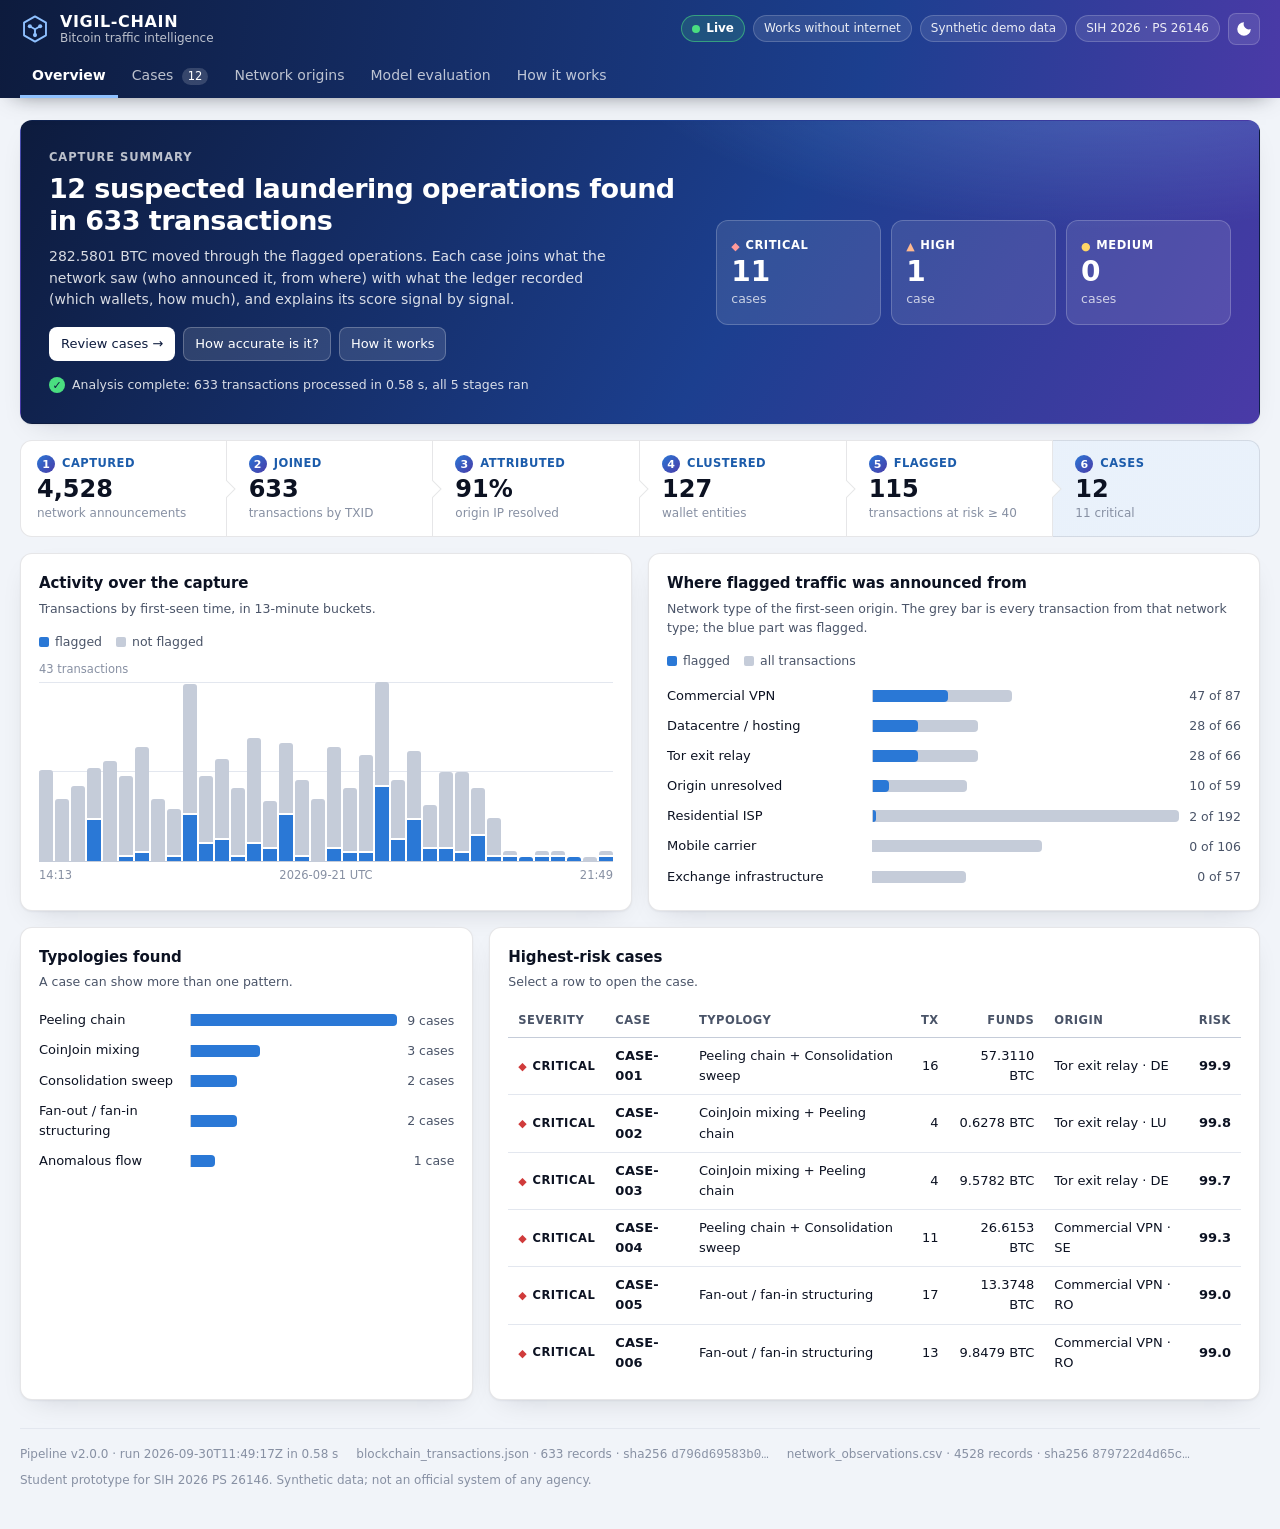
==== commit 9e2c0b01: "style: show a live status badge; reword the offline claim as 'Works without internet'" ====
--- a/index.html
+++ b/index.html
@@ -62,7 +62,10 @@
 .pills { display: flex; align-items: center; gap: 8px; flex-wrap: wrap; justify-content: flex-end; }
 .pill { display: inline-flex; align-items: center; gap: 6px; border: 1px solid rgba(255,255,255,0.18); border-radius: 999px;
   padding: 3px 10px; font-size: 12px; color: rgba(255,255,255,0.9); background: rgba(255,255,255,0.10); white-space: nowrap; }
-.pill.ok i { width: 7px; height: 7px; border-radius: 50%; background: #4ade80; box-shadow: 0 0 0 3px rgba(74,222,128,0.25); }
+.pill.ok { border-color: rgba(74,222,128,0.55); background: rgba(74,222,128,0.16); color: #fff; font-weight: 600; }
+.pill.ok i { width: 8px; height: 8px; border-radius: 50%; background: #4ade80; animation: pulse 1.8s ease-out infinite; }
+@keyframes pulse { 0% { box-shadow: 0 0 0 0 rgba(74,222,128,0.7); } 100% { box-shadow: 0 0 0 7px rgba(74,222,128,0); } }
+@media (prefers-reduced-motion: reduce) { .pill.ok i { animation: none; box-shadow: 0 0 0 3px rgba(74,222,128,0.25); } }
 .icon-btn { display: inline-grid; place-items: center; width: 32px; height: 32px; border-radius: 8px;
   border: 1px solid rgba(255,255,255,0.18); background: rgba(255,255,255,0.10); color: #fff; }
 .icon-btn:hover { background: rgba(255,255,255,0.22); }
@@ -117,6 +120,8 @@
               linear-gradient(118deg, var(--brand-1), var(--brand-2) 58%, var(--brand-3));
   --critical: #ff9a9a; --serious: #ffb98f; --warning: #ffd666; }
 .hero .eyebrow { color: rgba(255,255,255,0.72); }
+.hero .ran { display: inline-flex; align-items: center; gap: 7px; margin-top: 14px; font-size: 12.5px; color: rgba(255,255,255,0.84); }
+.hero .ran i { width: 16px; height: 16px; border-radius: 50%; background: #4ade80; color: #0d1b3d; display: inline-grid; place-items: center; font-style: normal; font-size: 11px; font-weight: 700; }
 .hero .btn { background: rgba(255,255,255,0.12); border-color: rgba(255,255,255,0.24); color: #fff; }
 .hero .btn:hover { background: rgba(255,255,255,0.24); }
 .hero .btn.primary, .hero .btn.primary:hover { background: #fff; color: #0d1b3d; filter: none; }
@@ -286,8 +291,9 @@
       <span><b>VIGIL-CHAIN</b><small>Bitcoin traffic intelligence</small></span>
     </a>
     <div class="pills">
-      <span class="pill ok"><i aria-hidden="true"></i>Offline &middot; air-gapped</span>
-      <span class="pill">Synthetic demo data</span>
+      <span class="pill ok" data-tip="&lt;b&gt;System running&lt;/b&gt;All five pipeline stages completed on this capture."><i aria-hidden="true"></i><span id="status-text">Live</span></span>
+      <span class="pill" data-tip="&lt;b&gt;Air-gap ready&lt;/b&gt;The analysis makes no network call. It runs the same on a machine with no internet.">Works without internet</span>
+      <span class="pill hide-sm">Synthetic demo data</span>
       <span class="pill hide-sm">SIH 2026 &middot; PS 26146</span>
       <button class="icon-btn" id="theme" type="button" aria-label="Switch between light and dark theme" title="Switch theme">
         <svg width="18" height="18" viewBox="0 0 24 24" aria-hidden="true"><path d="M12 3a9 9 0 1 0 9 9 7 7 0 0 1-9-9z" fill="currentColor"/></svg>
@@ -325,7 +331,7 @@
 <div id="tip" role="tooltip"></div>
 <div id="toast" role="status" aria-live="polite"></div>
 
-<script id="vigil-data" type="application/json">{"meta":{"pipeline_version":"2.0.0","generated_at":"2026-09-30T11:44:52Z","sources":[{"file":"blockchain_transactions.json","sha256":"d796d69583b01deb3c4e212cdde7cf290d0a3e132b9b77c4be2592409134ea8c","records":633},{"file":"network_observations.csv","sha256":"879722d4d65c0af12d8719b188f96443b9447466c5f455ec9842c51c08712200","records":4528}],"model":{"pipeline_version":"2.0.0","architecture":"GraphSAGE mean, 2 layers, hidden 24; logistic risk fusion","training_data":"simulated traffic (src/simulation/generator.py)","gnn_seeds":[101,102,103,104,105,106,107,108,109,110,111,112],"fusion_seeds":[201,202,203,204,205,206],"gnn_train_transactions":7663,"gnn_train_positives":1116,"gnn_final_loss":0.0682,"fusion_train_transactions":3677,"tx_features":["log_value","log_inputs","log_outputs","log_fee_rate","output_ratio","equal_out_frac","log_respend","log_next_spend","log_in_degree","log_out_degree"],"evidence":["gnn_prob","anomaly","origin_tor","origin_vpn","origin_hosting","origin_exchange","peel_chain","coinjoin","velocity","origin_burst"],"origin_signals":["lead_term","sensor_agreement","relay_ratio","single_announcer"],"origin_calibration_transactions":11340,"sha256":"b9aaf2003395007db2a25df01aa88be20819f304ea2742f08e9f9e74195f751e","file":"vigil_chain_v1.npz"},"geo_source":"bundled offline CIDR table","runtime_s":0.71},"summary":{"observations":4528,"transactions":633,"origin_attributed":574,"origin_unresolved":59,"unobserved_transactions":0,"uncorrelated_observations":0,"observed_txids":633,"wallet_addresses":1938,"origin_ips":128,"graph_nodes":2699,"graph_edges":3286,"flow_edges":709,"entities":127,"peel_chains":16,"coinjoin_transactions":3,"flagged_transactions":115,"cases":12,"cases_by_severity":{"CRITICAL":11,"HIGH":1,"MEDIUM":0},"transactions_by_severity":{"CRITICAL":79,"HIGH":26,"MEDIUM":10,"LOW":518},"capture_start":1790000023.3746,"capture_end":1790027351.3329},"cases":[{"risk_score":99.9,"mean_risk":99.6,"severity":"CRITICAL","typology":"Peeling chain + Consolidation sweep","typology_tags":["Peeling chain","Consolidation sweep"],"tx_count":16,"inflow_btc":57.31104796,"peel_hops":15,"peeled_btc":18.860457,"first_seen":1790013703.8377,"last_seen":1790027351.3329,"duration":"3 h 47 min","origins":[{"ip":"185.220.100.212","transactions":4,"country":"DE","asn":"AS205100","asn_org":"F3 Netze e.V. (Tor exit relays)","category":"tor_exit","category_label":"Tor exit relay","mean_confidence":1.0,"resolved":true},{"ip":"185.220.100.145","transactions":3,"country":"DE","asn":"AS205100","asn_org":"F3 Netze e.V. (Tor exit relays)","category":"tor_exit","category_label":"Tor exit relay","mean_confidence":1.0,"resolved":true},{"ip":"104.244.77.5","transactions":2,"country":"LU","asn":"AS53667","asn_org":"FranTech Solutions (Tor exit hosting)","category":"tor_exit","category_label":"Tor exit relay","mean_confidence":1.0,"resolved":true},{"ip":"185.220.101.243","transactions":2,"country":"DE","asn":"AS205100","asn_org":"F3 Netze e.V. (Tor exit relays)","category":"tor_exit","category_label":"Tor exit relay","mean_confidence":1.0,"resolved":true},{"ip":"185.220.101.58","transactions":2,"country":"DE","asn":"AS205100","asn_org":"F3 Netze e.V. (Tor exit relays)","category":"tor_exit","category_label":"Tor exit relay","mean_confidence":1.0,"resolved":true},{"ip":"185.220.101.32","transactions":1,"country":"DE","asn":"AS205100","asn_org":"F3 Netze e.V. (Tor exit relays)","category":"tor_exit","category_label":"Tor exit relay","mean_confidence":1.0,"resolved":true},{"ip":"159.65.137.48","transactions":1,"country":"US","asn":"AS14061","asn_org":"DigitalOcean LLC","category":"hosting","category_label":"Datacentre / hosting","mean_confidence":0.062,"resolved":false},{"ip":"159.65.242.168","transactions":1,"country":"US","asn":"AS14061","asn_org":"DigitalOcean LLC","category":"hosting","category_label":"Datacentre / hosting","mean_confidence":0.122,"resolved":false}],"entities":[{"entity_id":"ENTITY_029","addresses":8}],"terminal_outputs":[{"address":"bc1q3dp6eun560dd4q4a0tgeac5j0t0d7clg79u4gl","amount_btc":38.44994597,"status":"unspent at end of capture"},{"address":"bc1qz20gscpkdaejdk2ddlmm063uw0aafj4ztgwrfs","amount_btc":11.87803864,"status":"unspent at end of capture"},{"address":"bc1qktrhz3qcp6y87xajrqhzyt4fmvjggyjvaamjq4","amount_btc":1.84773859,"status":"unspent at end of capture"},{"address":"1rs4Mz3k4mFpExNJE2KE5iWdHCJTPqT77S","amount_btc":1.45433624,"status":"unspent at end of capture"},{"address":"bc1q0ykhwv68j6n7pwupuyl7z3urp9m9hpttrpcddp","amount_btc":1.25873349,"status":"unspent at end of capture"},{"address":"bc1qftqdg579vnaclm85q823wj4hwajkze9lm8k500","amount_btc":1.18321023,"status":"unspent at end of capture"}],"terminal_output_count":9,"factors":[{"key":"gnn_prob","factor":"Graph neural network: laundering-topology probability","value":0.9998,"shap_log_odds":6.2064,"share_pct":66.5,"impact":"+6.21"},{"key":"origin_tor","factor":"First-seen origin is a Tor exit relay","value":0.875,"shap_log_odds":1.7777,"share_pct":19.0,"impact":"+1.78"},{"key":"peel_chain","factor":"Member of a multi-hop peeling chain","value":0.9375,"shap_log_odds":0.6473,"share_pct":6.9,"impact":"+0.65"},{"key":"origin_exchange","factor":"Origin is not known exchange infrastructure","value":0.0,"shap_log_odds":0.374,"share_pct":4.0,"impact":"+0.37"},{"key":"origin_hosting","factor":"Origin is not a datacentre / hosting range","value":0.0,"shap_log_odds":0.2357,"share_pct":2.5,"impact":"+0.24"},{"key":"velocity","factor":"Funds re-spent within minutes","value":0.1496,"shap_log_odds":0.0893,"share_pct":1.0,"impact":"+0.09"},{"key":"origin_vpn","factor":"Origin is not a commercial VPN range","value":0.0,"shap_log_odds":-0.0657,"share_pct":0.0,"impact":"-0.07"},{"key":"origin_burst","factor":"Burst of transactions from the same origin IP","value":0.0781,"shap_log_odds":-0.0564,"share_pct":0.0,"impact":"-0.06"},{"key":"anomaly","factor":"Isolation Forest: statistical outlier score","value":0.4767,"shap_log_odds":0.0041,"share_pct":0.0,"impact":"+0.00"},{"key":"coinjoin","factor":"No equal-output mixing structure","value":0.0,"shap_log_odds":-0.0006,"share_pct":0.0,"impact":"-0.00"}],"base_value_log_odds":-2.9617,"gnn_drivers":[{"feature":"log_value","label":"transaction value","log_odds_drop":24.5},{"feature":"log_fee_rate","label":"fee relative to value","log_odds_drop":3.832},{"feature":"equal_out_frac","label":"share of equal-valued outputs","log_odds_drop":2.462},{"feature":"log_inputs","label":"number of inputs","log_odds_drop":2.005}],"transactions":[{"txid":"5086853436d2662e7927ef8c202b68a44d8d186d309f499a9af49bce17ed23ab","timestamp":1790013703.8377,"risk_score":99.9,"severity":"CRITICAL","bridge":false,"inputs":1,"outputs":2,"value_btc":57.31104796,"fee_btc":4.723e-05,"origin_ip":"185.220.100.212","origin_confidence":1.0,"origin_lead_ms":152.3,"origin_country":"DE","origin_category":"tor_exit","gnn_prob":0.999,"anomaly":0.5452,"evidence":[0.999,0.545,1.0,0.0,0.0,0.0,1.0,0.0,0.203,0.0],"shap":[6.2,0.056,2.062,-0.066,0.236,0.374,0.699,-0.001,0.05,-0.105]},{"txid":"23f64a203c50a56f08697bc044e0ebeaadaabe4139642956f994967cfeb510ae","timestamp":1790014182.1853,"risk_score":99.9,"severity":"CRITICAL","bridge":false,"inputs":1,"outputs":2,"value_btc":55.10277816,"fee_btc":3.991e-05,"origin_ip":"185.220.100.145","origin_confidence":1.0,"origin_lead_ms":225.8,"origin_country":"DE","origin_category":"tor_exit","gnn_prob":1.0,"anomaly":0.4555,"evidence":[1.0,0.456,1.0,0.0,0.0,0.0,1.0,0.0,0.205,0.25],"shap":[6.208,-0.012,2.062,-0.066,0.236,0.374,0.699,-0.001,0.048,0.051]},{"txid":"518ef981a1a078b919471bd850f654b214f3f44a69af2567be566adbb0acf796","timestamp":1790014657.0384,"risk_score":99.9,"severity":"CRITICAL","bridge":false,"inputs":1,"outputs":2,"value_btc":54.76305763,"fee_btc":2.457e-05,"origin_ip":"185.220.100.145","origin_confidence":1.0,"origin_lead_ms":30.5,"origin_country":"DE","origin_category":"tor_exit","gnn_prob":0.9995,"anomaly":0.489,"evidence":[1.0,0.489,1.0,0.0,0.0,0.0,1.0,0.0,0.205,0.25],"shap":[6.204,0.013,2.062,-0.066,0.236,0.374,0.699,-0.001,0.048,0.051]},{"txid":"28344ab92f6c081c6838a0e85b0bd55eca7b9230694b7e0f5808ffcbb54161e5","timestamp":1790015966.9666,"risk_score":99.9,"severity":"CRITICAL","bridge":false,"inputs":1,"outputs":2,"value_btc":53.14977923,"fee_btc":3.207e-05,"origin_ip":"185.220.101.243","origin_confidence":1.0,"origin_lead_ms":124.1,"origin_country":"DE","origin_category":"tor_exit","gnn_prob":1.0,"anomaly":0.4597,"evidence":[1.0,0.46,1.0,0.0,0.0,0.0,1.0,0.0,0.013,0.25],"shap":[6.208,-0.009,2.062,-0.066,0.236,0.374,0.699,-0.001,0.19,0.051]},{"txid":"25b7a5e8b311b9bc12cc63f6bad22895498eff75347e8d757992e1a0563504d6","timestamp":1790017264.9501,"risk_score":99.9,"severity":"CRITICAL","bridge":false,"inputs":1,"outputs":2,"value_btc":52.80638348,"fee_btc":3.534e-05,"origin_ip":"104.244.77.5","origin_confidence":1.0,"origin_lead_ms":50.3,"origin_country":"LU","origin_category":"tor_exit","gnn_prob":0.9998,"anomaly":0.4532,"evidence":[1.0,0.453,1.0,0.0,0.0,0.0,1.0,0.0,0.29,0.25],"shap":[6.206,-0.014,2.062,-0.066,0.236,0.374,0.699,-0.001,-0.015,0.051]},{"txid":"6dcf2b8ace75c39efae2158cfd775af1edd49e628ac17435aeb4d039f0df6bc5","timestamp":1790017636.0497,"risk_score":99.8,"severity":"CRITICAL","bridge":false,"inputs":1,"outputs":2,"value_btc":50.95860955,"fee_btc":7.89e-05,"origin_ip":"185.220.100.145","origin_confidence":1.0,"origin_lead_ms":60.7,"origin_country":"DE","origin_category":"tor_exit","gnn_prob":0.9999,"anomaly":0.4597,"evidence":[1.0,0.46,1.0,0.0,0.0,0.0,1.0,0.0,0.29,0.0],"shap":[6.207,-0.009,2.062,-0.066,0.236,0.374,0.699,-0.001,-0.015,-0.105]},{"txid":"d91f1d329f5650f03495177bb2925ad317ed3fcca639305650bbef8ceaa42c64","timestamp":1790018445.243,"risk_score":99.9,"severity":"CRITICAL","bridge":false,"inputs":1,"outputs":2,"value_btc":49.36112608,"fee_btc":4.714e-05,"origin_ip":"185.220.101.243","origin_confidence":1.0,"origin_lead_ms":104.2,"origin_country":"DE","origin_category":"tor_exit","gnn_prob":1.0,"anomaly":0.4571,"evidence":[1.0,0.457,1.0,0.0,0.0,0.0,1.0,0.0,0.067,0.25],"shap":[6.208,-0.011,2.062,-0.066,0.236,0.374,0.699,-0.001,0.15,0.051]},{"txid":"4d7cc88e32f06983dcae531465f669ad3ecc386136267162f1d5d9e2416314e3","timestamp":1790019339.0364,"risk_score":99.9,"severity":"CRITICAL","bridge":false,"inputs":1,"outputs":2,"value_btc":47.75657233,"fee_btc":3.386e-05,"origin_ip":"185.220.100.212","origin_confidence":1.0,"origin_lead_ms":119.6,"origin_country":"DE","origin_category":"tor_exit","gnn_prob":1.0,"anomaly":0.4517,"evidence":[1.0,0.452,1.0,0.0,0.0,0.0,1.0,0.0,0.051,0.0],"shap":[6.208,-0.015,2.062,-0.066,0.236,0.374,0.699,-0.001,0.162,-0.105]},{"txid":"7e76185efe159dfbce46edcc9704245ec91b3bc91f11cb27ebb5e9dc8849ff72","timestamp":1790020608.1686,"risk_score":99.9,"severity":"CRITICAL","bridge":false,"inputs":1,"outputs":2,"value_btc":47.20129211,"fee_btc":3.813e-05,"origin_ip":"104.244.77.5","origin_confidence":1.0,"origin_lead_ms":151.7,"origin_country":"LU","origin_category":"tor_exit","gnn_prob":1.0,"anomaly":0.4589,"evidence":[1.0,0.459,1.0,0.0,0.0,0.0,1.0,0.0,0.09,0.0],"shap":[6.208,-0.009,2.062,-0.066,0.236,0.374,0.699,-0.001,0.134,-0.105]},{"txid":"977972c07056f4ecc7df988cdd52c9bd36dd18c3d138c06eb625b8b0bbe25822","timestamp":1790021331.9619,"risk_score":99.9,"severity":"CRITICAL","bridge":false,"inputs":1,"outputs":2,"value_btc":45.91960955,"fee_btc":2.925e-05,"origin_ip":"185.220.100.212","origin_confidence":1.0,"origin_lead_ms":111.7,"origin_country":"DE","origin_category":"tor_exit","gnn_prob":1.0,"anomaly":0.4614,"evidence":[1.0,0.461,1.0,0.0,0.0,0.0,1.0,0.0,0.09,0.0],"shap":[6.208,-0.008,2.062,-0.066,0.236,0.374,0.699,-0.001,0.134,-0.105]},{"txid":"0181644f8e43108efe268636be2baef8525b37319f087bc537d1886d16736766","timestamp":1790022263.774,"risk_score":99.9,"severity":"CRITICAL","bridge":false,"inputs":1,"outputs":2,"value_btc":44.22193869,"fee_btc":3.738e-05,"origin_ip":"185.220.101.32","origin_confidence":1.0,"origin_lead_ms":48.4,"origin_country":"DE","origin_category":"tor_exit","gnn_prob":1.0,"anomaly":0.4591,"evidence":[1.0,0.459,1.0,0.0,0.0,0.0,1.0,0.0,0.045,0.0],"shap":[6.208,-0.009,2.062,-0.066,0.236,0.374,0.699,-0.001,0.167,-0.105]},{"txid":"63011880ce89835073d2d088638aa669cc2406a8d275cc5f7b0d48b5501c9315","timestamp":1790023392.2764,"risk_score":98.3,"severity":"CRITICAL","bridge":false,"inputs":1,"outputs":2,"value_btc":43.72032496,"fee_btc":6.087e-05,"origin_ip":"159.65.242.168","origin_confidence":0.122,"origin_lead_ms":105.8,"origin_country":"US","origin_category":"hosting","gnn_prob":1.0,"anomaly":0.4332,"evidence":[1.0,0.433,0.0,0.0,0.0,0.0,1.0,0.0,0.344,0.0],"shap":[6.208,-0.029,-0.216,-0.066,0.236,0.374,0.699,-0.001,-0.055,-0.105]},{"txid":"fe8893f7552ac0dc1b3bda728d6377111390fd2ae1c6f576c494faf20e1bfd29","timestamp":1790023712.4823,"risk_score":99.8,"severity":"CRITICAL","bridge":false,"inputs":1,"outputs":2,"value_btc":42.4615306,"fee_btc":5.429e-05,"origin_ip":"185.220.101.58","origin_confidence":1.0,"origin_lead_ms":75.2,"origin_country":"DE","origin_category":"tor_exit","gnn_prob":0.9996,"anomaly":0.4386,"evidence":[1.0,0.439,1.0,0.0,0.0,0.0,1.0,0.0,0.344,0.0],"shap":[6.205,-0.025,2.062,-0.066,0.236,0.374,0.699,-0.001,-0.055,-0.105]},{"txid":"71eb197de416ac762b0c39b9987e5d226fdb4691a7de47b523e0a8988a900483","timestamp":1790024460.306,"risk_score":99.9,"severity":"CRITICAL","bridge":false,"inputs":1,"outputs":2,"value_btc":41.00714007,"fee_btc":2.128e-05,"origin_ip":"185.220.101.58","origin_confidence":1.0,"origin_lead_ms":28.2,"origin_country":"DE","origin_category":"tor_exit","gnn_prob":0.9995,"anomaly":0.4699,"evidence":[0.999,0.47,1.0,0.0,0.0,0.0,1.0,0.0,0.083,0.0],"shap":[6.204,-0.001,2.062,-0.066,0.236,0.374,0.699,-0.001,0.139,-0.105]},{"txid":"c60b488b517d850bdc361b5f793b5eb76b6f5fe03e0d54932c131b28680fba01","timestamp":1790025241.417,"risk_score":99.9,"severity":"CRITICAL","bridge":false,"inputs":1,"outputs":2,"value_btc":39.63322097,"fee_btc":6.477e-05,"origin_ip":"185.220.100.212","origin_confidence":1.0,"origin_lead_ms":5.3,"origin_country":"DE","origin_category":"tor_exit","gnn_prob":0.9997,"anomaly":0.5217,"evidence":[1.0,0.522,1.0,0.0,0.0,0.0,1.0,0.0,0.074,0.0],"shap":[6.206,0.038,2.062,-0.066,0.236,0.374,0.699,-0.001,0.145,-0.105]},{"txid":"be1087c6fb367067f9a15657cd02582979a522468acb6855fc0ef38e4f965649","timestamp":1790027351.3329,"risk_score":97.5,"severity":"CRITICAL","bridge":false,"inputs":8,"outputs":1,"value_btc":11.87814779,"fee_btc":0.00010915,"origin_ip":"159.65.137.48","origin_confidence":0.062,"origin_lead_ms":43.5,"origin_country":"US","origin_category":"hosting","gnn_prob":0.9998,"anomaly":0.6142,"evidence":[1.0,0.614,0.0,0.0,0.0,0.0,0.0,0.0,0.0,0.0],"shap":[6.206,0.108,-0.216,-0.066,0.236,0.374,-0.13,-0.001,0.2,-0.105]}],"edges":[[0,1,55.10277816],[0,15,2.20822257],[1,2,54.76305763],[2,3,53.14977923],[2,15,1.61325383],[3,4,52.80638348],[4,5,50.95860955],[5,6,49.36112608],[5,15,1.59740457],[6,7,47.75657233],[6,15,1.60450661],[7,8,47.20129211],[8,9,45.91960955],[8,15,1.28164443],[9,10,44.22193869],[9,15,1.69764161],[10,11,43.72032496],[10,15,0.50157635],[11,12,42.4615306],[12,13,41.00714007],[13,14,39.63322097],[13,15,1.37389782]],"notes":"Investigative lead generated by VIGIL-CHAIN from traffic metadata. Origin attribution is a statistical estimate and the risk score is a model output: both direct further inquiry and must be corroborated before being relied on as evidence.","narrative":"16 linked transactions carrying 57.3110 BTC over 3 h 47 min. A 15-hop peeling chain splits off 18.8605 BTC in small outputs while forwarding the remainder each hop. Outputs from earlier hops are swept together into a single address. The origin was resolved to 6 IP addresses; most frequent is 185.220.100.212 (Tor exit relay, DE, AS205100) with mean attribution confidence 1.00. A Tor exit identifies the relay, not the sender. For 2 transactions the origin could not be resolved: only relays were seen announcing. Largest onward output: 38.4499 BTC at bc1q3dp6eun560dd4q4a0tgeac5j0t0d7clg79u4gl (unspent at end of capture).","case_id":"CASE-001","evidence_hash":"b1dc56eb3035bb2cd011c0f31fcda8b6e827d263b6736aef1815237dd692586c"},{"risk_score":99.8,"mean_risk":99.3,"severity":"CRITICAL","typology":"CoinJoin mixing + Peeling chain","typology_tags":["CoinJoin mixing","Peeling chain"],"tx_count":4,"inflow_btc":0.62784128,"peel_hops":3,"peeled_btc":0.01501841,"first_seen":1790005079.31,"last_seen":1790008023.654,"duration":"49 min 4 s","origins":[{"ip":"104.244.77.12","transactions":1,"country":"LU","asn":"AS53667","asn_org":"FranTech Solutions (Tor exit hosting)","category":"tor_exit","category_label":"Tor exit relay","mean_confidence":1.0,"resolved":true},{"ip":"185.220.101.243","transactions":1,"country":"DE","asn":"AS205100","asn_org":"F3 Netze e.V. (Tor exit relays)","category":"tor_exit","category_label":"Tor exit relay","mean_confidence":1.0,"resolved":true},{"ip":"185.220.101.58","transactions":1,"country":"DE","asn":"AS205100","asn_org":"F3 Netze e.V. (Tor exit relays)","category":"tor_exit","category_label":"Tor exit relay","mean_confidence":1.0,"resolved":true},{"ip":"73.107.13.85","transactions":1,"country":"US","asn":"AS7922","asn_org":"Comcast Cable","category":"residential","category_label":"Residential ISP","mean_confidence":0.227,"resolved":false}],"entities":[],"terminal_outputs":[{"address":"1qr9Yw991UJRK62hiASmGXffRXDM4gBDdC","amount_btc":0.1,"status":"unspent at end of capture"},{"address":"1j4nQTjmRnJwkxMnMYDWnu3N46faPxCKws","amount_btc":0.1,"status":"unspent at end of capture"},{"address":"bc1qyc6fgx36jq5uypcmhmxp7fxg7y6v7npnhnqm7p","amount_btc":0.1,"status":"unspent at end of capture"},{"address":"3zUK92AFnXYcZNUs9qRim4QdQmDGcUWYhD","amount_btc":0.1,"status":"unspent at end of capture"},{"address":"1Qe9jnfyQg7BM24RdFw54err7sYfStAtmQ","amount_btc":0.08488883,"status":"unspent at end of capture"},{"address":"bc1q7w082dkdsawtpnp5u5nmalr0hlzg5w29eegpq4","amount_btc":0.03393363,"status":"unspent at end of capture"}],"terminal_output_count":13,"factors":[{"key":"gnn_prob","factor":"Graph neural network: laundering-topology probability","value":0.9996,"shap_log_odds":6.2046,"share_pct":72.7,"impact":"+6.20"},{"key":"origin_tor","factor":"First-seen origin is a Tor exit relay","value":0.75,"shap_log_odds":1.4929,"share_pct":17.5,"impact":"+1.49"},{"key":"origin_exchange","factor":"Origin is not known exchange infrastructure","value":0.0,"shap_log_odds":0.374,"share_pct":4.4,"impact":"+0.37"},{"key":"origin_hosting","factor":"Origin is not a datacentre / hosting range","value":0.0,"shap_log_odds":0.2357,"share_pct":2.8,"impact":"+0.24"},{"key":"peel_chain","factor":"Not part of a multi-hop peeling chain","value":0.375,"shap_log_odds":0.1809,"share_pct":2.1,"impact":"+0.18"},{"key":"origin_burst","factor":"Burst of transactions from the same origin IP","value":0.0,"shap_log_odds":-0.1053,"share_pct":0.0,"impact":"-0.11"},{"key":"origin_vpn","factor":"Origin is not a commercial VPN range","value":0.0,"shap_log_odds":-0.0657,"share_pct":0.0,"impact":"-0.07"},{"key":"coinjoin","factor":"No equal-output mixing structure","value":0.125,"shap_log_odds":0.0294,"share_pct":0.3,"impact":"+0.03"},{"key":"velocity","factor":"Funds re-spent within minutes","value":0.2523,"shap_log_odds":0.0133,"share_pct":0.2,"impact":"+0.01"},{"key":"anomaly","factor":"Isolation Forest: statistical outlier score","value":0.4654,"shap_log_odds":-0.0045,"share_pct":0.0,"impact":"-0.00"}],"base_value_log_odds":-2.9617,"gnn_drivers":[{"feature":"output_ratio","label":"small-to-large output ratio","log_odds_drop":15.859},{"feature":"log_outputs","label":"number of outputs","log_odds_drop":10.128},{"feature":"log_fee_rate","label":"fee relative to value","log_odds_drop":8.069},{"feature":"log_inputs","label":"number of inputs","log_odds_drop":4.618}],"transactions":[{"txid":"719aa3f77beeb2599c7f328cf727cbee54fc082ee16712d5a6a836a35262e350","timestamp":1790005079.31,"risk_score":99.7,"severity":"CRITICAL","bridge":false,"inputs":5,"outputs":10,"value_btc":0.62784128,"fee_btc":7.551e-05,"origin_ip":"185.220.101.58","origin_confidence":1.0,"origin_lead_ms":166.9,"origin_country":"DE","origin_category":"tor_exit","gnn_prob":0.9997,"anomaly":0.6156,"evidence":[1.0,0.616,1.0,0.0,0.0,0.0,0.0,0.5,0.494,0.0],"shap":[6.206,0.109,2.062,-0.066,0.236,0.374,-0.13,0.119,-0.166,-0.105]},{"txid":"32c3d6cd427ac83b30755703a3ee752c7e5e488a68b0747fe81e45402e88a12b","timestamp":1790005290.9518,"risk_score":99.7,"severity":"CRITICAL","bridge":false,"inputs":1,"outputs":2,"value_btc":0.1,"fee_btc":3.303e-05,"origin_ip":"185.220.101.243","origin_confidence":1.0,"origin_lead_ms":61.1,"origin_country":"DE","origin_category":"tor_exit","gnn_prob":1.0,"anomaly":0.4146,"evidence":[1.0,0.415,1.0,0.0,0.0,0.0,0.5,0.0,0.494,0.0],"shap":[6.208,-0.043,2.062,-0.066,0.236,0.374,0.285,-0.001,-0.166,-0.105]},{"txid":"8d82c52a04eb792ab2108b6c603a020e37332d3e76b7bc01bafdef513b5def51","timestamp":1790006662.1077,"risk_score":99.8,"severity":"CRITICAL","bridge":false,"inputs":1,"outputs":2,"value_btc":0.09751875,"fee_btc":2.914e-05,"origin_ip":"104.244.77.12","origin_confidence":1.0,"origin_lead_ms":29.2,"origin_country":"LU","origin_category":"tor_exit","gnn_prob":1.0,"anomaly":0.3995,"evidence":[1.0,0.4,1.0,0.0,0.0,0.0,0.5,0.0,0.011,0.0],"shap":[6.208,-0.054,2.062,-0.066,0.236,0.374,0.285,-0.001,0.192,-0.105]},{"txid":"26ab0126eba0d9278b01f419f0b28e9ff0c4e5f83e564ecd54e2f5be1a6515a5","timestamp":1790008023.654,"risk_score":98.0,"severity":"CRITICAL","bridge":false,"inputs":1,"outputs":2,"value_btc":0.09359079,"fee_btc":3.059e-05,"origin_ip":"73.107.13.85","origin_confidence":0.227,"origin_lead_ms":171.7,"origin_country":"US","origin_category":"residential","gnn_prob":0.9985,"anomaly":0.4318,"evidence":[0.999,0.432,0.0,0.0,0.0,0.0,0.5,0.0,0.011,0.0],"shap":[6.197,-0.03,-0.216,-0.066,0.236,0.374,0.285,-0.001,0.192,-0.105]}],"edges":[[0,1,0.1],[1,2,0.09751875],[2,3,0.09359079]],"notes":"Investigative lead generated by VIGIL-CHAIN from traffic metadata. Origin attribution is a statistical estimate and the risk score is a model output: both direct further inquiry and must be corroborated before being relied on as evidence.","narrative":"4 linked transactions carrying 0.6278 BTC over 49 min 4 s. An equal-output mixing round breaks the link between senders and receivers. A 3-hop peeling chain splits off 0.0150 BTC in small outputs while forwarding the remainder each hop. The origin was resolved to 3 IP addresses; most frequent is 104.244.77.12 (Tor exit relay, LU, AS53667) with mean attribution confidence 1.00. A Tor exit identifies the relay, not the sender. For 1 transaction the origin could not be resolved: only relays were seen announcing. Largest onward output: 0.1000 BTC at 1qr9Yw991UJRK62hiASmGXffRXDM4gBDdC (unspent at end of capture).","case_id":"CASE-002","evidence_hash":"c210a95e7610272b299a33d0f936da33cfc56282099b4599e6368a7ac37a93ae"},{"risk_score":99.7,"mean_risk":98.9,"severity":"CRITICAL","typology":"CoinJoin mixing + Peeling chain","typology_tags":["CoinJoin mixing","Peeling chain"],"tx_count":4,"inflow_btc":9.57821374,"peel_hops":3,"peeled_btc":0.11935013,"first_seen":1790017363.3247,"last_seen":1790017667.2231,"duration":"5 min 4 s","origins":[{"ip":"185.220.100.212","transactions":2,"country":"DE","asn":"AS205100","asn_org":"F3 Netze e.V. (Tor exit relays)","category":"tor_exit","category_label":"Tor exit relay","mean_confidence":1.0,"resolved":true},{"ip":"104.244.77.5","transactions":1,"country":"LU","asn":"AS53667","asn_org":"FranTech Solutions (Tor exit hosting)","category":"tor_exit","category_label":"Tor exit relay","mean_confidence":1.0,"resolved":true},{"ip":"185.220.101.94","transactions":1,"country":"DE","asn":"AS205100","asn_org":"F3 Netze e.V. (Tor exit relays)","category":"tor_exit","category_label":"Tor exit relay","mean_confidence":0.396,"resolved":false}],"entities":[],"terminal_outputs":[{"address":"3fRXz29UwpuNVmaMc65Bvujr3oHK93vFzJ","amount_btc":1.0,"status":"unspent at end of capture"},{"address":"3eq8tPvVQo2BNdXyrCYgVwdxgD8ujBQWB7","amount_btc":1.0,"status":"unspent at end of capture"},{"address":"3N1Uziy2kcmGFMQLY1tn7vV6upoCzPDtim","amount_btc":1.0,"status":"unspent at end of capture"},{"address":"bc1qfwvgvjqxnhwz59gwmvqukpnqd0h4kzu6j3p4qa","amount_btc":1.0,"status":"unspent at end of capture"},{"address":"3hx4E4bCj8Fs5KvXPkCyb7FZz8ymXSTNJS","amount_btc":1.0,"status":"unspent at end of capture"},{"address":"1EU1UAeKD6jqyE3KiC1W5tgQpWEfbw5XsF","amount_btc":1.0,"status":"unspent at end of capture"}],"terminal_output_count":19,"factors":[{"key":"gnn_prob","factor":"Graph neural network: laundering-topology probability","value":0.9976,"shap_log_odds":6.1896,"share_pct":72.6,"impact":"+6.19"},{"key":"origin_tor","factor":"First-seen origin is a Tor exit relay","value":0.75,"shap_log_odds":1.4929,"share_pct":17.5,"impact":"+1.49"},{"key":"origin_exchange","factor":"Origin is not known exchange infrastructure","value":0.0,"shap_log_odds":0.374,"share_pct":4.4,"impact":"+0.37"},{"key":"velocity","factor":"Funds re-spent within minutes","value":0.7587,"shap_log_odds":-0.3618,"share_pct":0.0,"impact":"-0.36"},{"key":"origin_hosting","factor":"Origin is not a datacentre / hosting range","value":0.0,"shap_log_odds":0.2357,"share_pct":2.8,"impact":"+0.24"},{"key":"peel_chain","factor":"Not part of a multi-hop peeling chain","value":0.375,"shap_log_odds":0.1809,"share_pct":2.1,"impact":"+0.18"},{"key":"origin_vpn","factor":"Origin is not a commercial VPN range","value":0.0,"shap_log_odds":-0.0657,"share_pct":0.0,"impact":"-0.07"},{"key":"coinjoin","factor":"No equal-output mixing structure","value":0.125,"shap_log_odds":0.0294,"share_pct":0.3,"impact":"+0.03"},{"key":"origin_burst","factor":"Burst of transactions from the same origin IP","value":0.1875,"shap_log_odds":0.012,"share_pct":0.1,"impact":"+0.01"},{"key":"anomaly","factor":"Isolation Forest: statistical outlier score","value":0.4827,"shap_log_odds":0.0086,"share_pct":0.1,"impact":"+0.01"}],"base_value_log_odds":-2.9617,"gnn_drivers":[{"feature":"log_outputs","label":"number of outputs","log_odds_drop":9.512},{"feature":"output_ratio","label":"small-to-large output ratio","log_odds_drop":9.145},{"feature":"log_next_spend","label":"time until the outputs were re-spent","log_odds_drop":6.088},{"feature":"log_inputs","label":"number of inputs","log_odds_drop":4.494}],"transactions":[{"txid":"5f226cac64a95a374cea340303c574a86a9e8846690d05de0eee6d36273e05c1","timestamp":1790017363.3247,"risk_score":99.7,"severity":"CRITICAL","bridge":false,"inputs":8,"outputs":16,"value_btc":9.57821374,"fee_btc":0.00023939,"origin_ip":"185.220.100.212","origin_confidence":1.0,"origin_lead_ms":54.2,"origin_country":"DE","origin_category":"tor_exit","gnn_prob":1.0,"anomaly":0.6517,"evidence":[1.0,0.652,1.0,0.0,0.0,0.0,0.0,0.5,0.537,0.25],"shap":[6.208,0.136,2.062,-0.066,0.236,0.374,-0.13,0.119,-0.198,0.051]},{"txid":"4cd83a68305a3601e399d35a11efe9997ccfadd114af3639fc80e31306a4e730","timestamp":1790017549.8465,"risk_score":96.4,"severity":"CRITICAL","bridge":false,"inputs":1,"outputs":2,"value_btc":1.0,"fee_btc":2.207e-05,"origin_ip":"185.220.101.94","origin_confidence":0.396,"origin_lead_ms":102.8,"origin_country":"DE","origin_category":"tor_exit","gnn_prob":1.0,"anomaly":0.4116,"evidence":[1.0,0.412,0.0,0.0,0.0,0.0,0.5,0.0,0.852,0.0],"shap":[6.208,-0.045,-0.216,-0.066,0.236,0.374,0.285,-0.001,-0.431,-0.105]},{"txid":"8db5fb1fcc612ebb12ebcbda602f5175ca573c65e05eabf4e971dacac8ef6196","timestamp":1790017597.8511,"risk_score":99.7,"severity":"CRITICAL","bridge":false,"inputs":1,"outputs":2,"value_btc":0.9747925,"fee_btc":1.48e-05,"origin_ip":"104.244.77.5","origin_confidence":1.0,"origin_lead_ms":105.0,"origin_country":"LU","origin_category":"tor_exit","gnn_prob":1.0,"anomaly":0.4104,"evidence":[1.0,0.41,1.0,0.0,0.0,0.0,0.5,0.0,0.852,0.25],"shap":[6.208,-0.046,2.062,-0.066,0.236,0.374,0.285,-0.001,-0.431,0.051]},{"txid":"60047ffdff74d8a84ef00b2ff59d49252adc0bec62d9b535a360e646adfd7e88","timestamp":1790017667.2231,"risk_score":99.7,"severity":"CRITICAL","bridge":false,"inputs":1,"outputs":2,"value_btc":0.90344057,"fee_btc":5.952e-05,"origin_ip":"185.220.100.212","origin_confidence":1.0,"origin_lead_ms":189.7,"origin_country":"DE","origin_category":"tor_exit","gnn_prob":0.9903,"anomaly":0.4572,"evidence":[0.99,0.457,1.0,0.0,0.0,0.0,0.5,0.0,0.794,0.25],"shap":[6.134,-0.011,2.062,-0.066,0.236,0.374,0.285,-0.001,-0.388,0.051]}],"edges":[[0,1,1.0],[1,2,0.9747925],[2,3,0.90344057]],"notes":"Investigative lead generated by VIGIL-CHAIN from traffic metadata. Origin attribution is a statistical estimate and the risk score is a model output: both direct further inquiry and must be corroborated before being relied on as evidence.","narrative":"4 linked transactions carrying 9.5782 BTC over 5 min 4 s. An equal-output mixing round breaks the link between senders and receivers. A 3-hop peeling chain splits off 0.1194 BTC in small outputs while forwarding the remainder each hop. The origin was resolved to 2 IP addresses; most frequent is 185.220.100.212 (Tor exit relay, DE, AS205100) with mean attribution confidence 1.00. A Tor exit identifies the relay, not the sender. For 1 transaction the origin could not be resolved: only relays were seen announcing. Largest onward output: 1.0000 BTC at 3fRXz29UwpuNVmaMc65Bvujr3oHK93vFzJ (unspent at end of capture).","case_id":"CASE-003","evidence_hash":"1347be29cc5df87c0144ab7c50a9e7712bb918ed3c0723672cb04b9d23c97c1e"},{"risk_score":99.3,"mean_risk":99.0,"severity":"CRITICAL","typology":"Peeling chain + Consolidation sweep","typology_tags":["Peeling chain","Consolidation sweep"],"tx_count":11,"inflow_btc":26.61533359,"peel_hops":10,"peeled_btc":16.86238507,"first_seen":1790002442.0126,"last_seen":1790004501.3904,"duration":"34 min 19 s","origins":[{"ip":"193.32.126.246","transactions":10,"country":"SE","asn":"AS39351","asn_org":"31173 Services AB (commercial VPN)","category":"vpn","category_label":"Commercial VPN","mean_confidence":1.0,"resolved":true},{"ip":"49.38.153.62","transactions":1,"country":"IN","asn":"AS55836","asn_org":"Reliance Jio Infocomm","category":"residential","category_label":"Residential ISP","mean_confidence":0.137,"resolved":false}],"entities":[{"entity_id":"ENTITY_046","addresses":5}],"terminal_outputs":[{"address":"bc1qdg6z6dkf5jsakpdrwrcljtmmngya7s30du9ehn","amount_btc":9.75264542,"status":"unspent at end of capture"},{"address":"bc1q68pcwrasmhm030khteg3qnkvae3fn4kww0avh8","amount_btc":6.97316241,"status":"unspent at end of capture"},{"address":"bc1q9589llhr5kkm8hhc7kh3gpjta9txj0v4mvmluc","amount_btc":2.79584036,"status":"unspent at end of capture"},{"address":"bc1qv943eaekxv78llfakph4a2eqzgxyy54pd84g4u","amount_btc":2.64165933,"status":"unspent at end of capture"},{"address":"bc1q5vmr4q73zpdarmhpzyky7g68qzzwdlmryw3cwk","amount_btc":2.08251933,"status":"unspent at end of capture"},{"address":"bc1qmvscg9tjwaxz9m53lttkdl0adh2ap2xmf3l5ws","amount_btc":1.63554895,"status":"unspent at end of capture"}],"terminal_output_count":7,"factors":[{"key":"gnn_prob","factor":"Graph neural network: laundering-topology probability","value":0.9929,"shap_log_odds":6.1539,"share_pct":74.5,"impact":"+6.15"},{"key":"origin_vpn","factor":"First-seen origin is a commercial VPN range","value":0.9091,"shap_log_odds":0.5976,"share_pct":7.2,"impact":"+0.60"},{"key":"peel_chain","factor":"Member of a multi-hop peeling chain","value":0.7862,"shap_log_odds":0.5219,"share_pct":6.3,"impact":"+0.52"},{"key":"velocity","factor":"Funds re-spent within minutes","value":0.8238,"shap_log_odds":-0.4101,"share_pct":0.0,"impact":"-0.41"},{"key":"origin_exchange","factor":"Origin is not known exchange infrastructure","value":0.0,"shap_log_odds":0.374,"share_pct":4.5,"impact":"+0.37"},{"key":"origin_burst","factor":"Burst of transactions from the same origin IP","value":0.755,"shap_log_odds":0.3673,"share_pct":4.4,"impact":"+0.37"},{"key":"origin_hosting","factor":"Origin is not a datacentre / hosting range","value":0.0,"shap_log_odds":0.2357,"share_pct":2.9,"impact":"+0.24"},{"key":"origin_tor","factor":"Origin is not a Tor exit relay","value":0.0,"shap_log_odds":-0.2156,"share_pct":0.0,"impact":"-0.22"},{"key":"anomaly","factor":"Isolation Forest: statistical outlier score","value":0.4909,"shap_log_odds":0.0147,"share_pct":0.2,"impact":"+0.01"},{"key":"coinjoin","factor":"No equal-output mixing structure","value":0.0,"shap_log_odds":-0.0006,"share_pct":0.0,"impact":"-0.00"}],"base_value_log_odds":-2.9617,"gnn_drivers":[{"feature":"log_value","label":"transaction value","log_odds_drop":16.873},{"feature":"log_next_spend","label":"time until the outputs were re-spent","log_odds_drop":6.635},{"feature":"equal_out_frac","label":"share of equal-valued outputs","log_odds_drop":1.79},{"feature":"log_in_degree","label":"number of funding transactions","log_odds_drop":1.141}],"transactions":[{"txid":"91e8855d98be81712985989ec478b0ce1d4331914c6f5437d58a795106688161","timestamp":1790002442.0126,"risk_score":99.1,"severity":"CRITICAL","bridge":false,"inputs":1,"outputs":2,"value_btc":26.61533359,"fee_btc":3.104e-05,"origin_ip":"193.32.126.246","origin_confidence":1.0,"origin_lead_ms":70.8,"origin_country":"SE","origin_category":"vpn","gnn_prob":0.9758,"anomaly":0.5165,"evidence":[0.976,0.516,0.0,1.0,0.0,0.0,0.865,0.0,0.814,0.83],"shap":[6.024,0.034,-0.216,0.664,0.236,0.374,0.587,-0.001,-0.402,0.415]},{"txid":"be2530098b046c5ad368a3eba8d2ebea4c79755389a55b8ca03f1c4fd5d1eb80","timestamp":1790002503.9332,"risk_score":99.2,"severity":"CRITICAL","bridge":false,"inputs":1,"outputs":2,"value_btc":23.81946219,"fee_btc":2.552e-05,"origin_ip":"193.32.126.246","origin_confidence":1.0,"origin_lead_ms":67.9,"origin_country":"SE","origin_category":"vpn","gnn_prob":0.9975,"anomaly":0.4931,"evidence":[0.997,0.493,0.0,1.0,0.0,0.0,0.865,0.0,0.953,0.83],"shap":[6.189,0.016,-0.216,0.664,0.236,0.374,0.587,-0.001,-0.506,0.415]},{"txid":"08315dd3a4a709bd0c478c81a9710ec8b21e92453e7d0aa5d4d661ff88f5cac9","timestamp":1790002518.42,"risk_score":99.1,"severity":"CRITICAL","bridge":false,"inputs":1,"outputs":2,"value_btc":21.32498934,"fee_btc":3.899e-05,"origin_ip":"193.32.126.246","origin_confidence":1.0,"origin_lead_ms":67.1,"origin_country":"SE","origin_category":"vpn","gnn_prob":0.991,"anomaly":0.4737,"evidence":[0.991,0.474,0.0,1.0,0.0,0.0,0.865,0.0,0.953,0.83],"shap":[6.14,0.002,-0.216,0.664,0.236,0.374,0.587,-0.001,-0.506,0.415]},{"txid":"3b60fced9e62e238eeaee2d5929de6ea70c704d476f46a914460f8c971f6b8e3","timestamp":1790002533.9447,"risk_score":98.9,"severity":"CRITICAL","bridge":false,"inputs":1,"outputs":2,"value_btc":18.68329102,"fee_btc":6.427e-05,"origin_ip":"193.32.126.246","origin_confidence":1.0,"origin_lead_ms":127.6,"origin_country":"SE","origin_category":"vpn","gnn_prob":0.9601,"anomaly":0.4715,"evidence":[0.96,0.471,0.0,1.0,0.0,0.0,0.865,0.0,0.952,0.83],"shap":[5.905,0.0,-0.216,0.664,0.236,0.374,0.587,-0.001,-0.505,0.415]},{"txid":"ac0cfda561e6e124ebc6d7e47be36252620a1ca3eb1df07dccb2ebfa233c1e8d","timestamp":1790002548.6483,"risk_score":99.2,"severity":"CRITICAL","bridge":false,"inputs":1,"outputs":2,"value_btc":16.60070742,"fee_btc":1.611e-05,"origin_ip":"193.32.126.246","origin_confidence":1.0,"origin_lead_ms":192.4,"origin_country":"SE","origin_category":"vpn","gnn_prob":0.9982,"anomaly":0.4718,"evidence":[0.998,0.472,0.0,1.0,0.0,0.0,0.865,0.0,0.952,0.83],"shap":[6.194,0.0,-0.216,0.664,0.236,0.374,0.587,-0.001,-0.505,0.415]},{"txid":"715b9ad4203d1bf93af5768c0818ced9859d7b43f67eb60c69b032353c1eb59c","timestamp":1790002578.0926,"risk_score":99.2,"severity":"CRITICAL","bridge":false,"inputs":1,"outputs":2,"value_btc":14.96514236,"fee_btc":1.643e-05,"origin_ip":"193.32.126.246","origin_confidence":1.0,"origin_lead_ms":182.3,"origin_country":"SE","origin_category":"vpn","gnn_prob":0.9999,"anomaly":0.4733,"evidence":[1.0,0.473,0.0,1.0,0.0,0.0,0.865,0.0,0.907,0.83],"shap":[6.207,0.001,-0.216,0.664,0.236,0.374,0.587,-0.001,-0.471,0.415]},{"txid":"b9244f1fcba3dd7a2e9e559a248de1b0965a8779aa965c9df155a7c6dcea5e0f","timestamp":1790002645.4575,"risk_score":99.3,"severity":"CRITICAL","bridge":false,"inputs":1,"outputs":2,"value_btc":13.94939915,"fee_btc":1.779e-05,"origin_ip":"193.32.126.246","origin_confidence":1.0,"origin_lead_ms":64.5,"origin_country":"SE","origin_category":"vpn","gnn_prob":1.0,"anomaly":0.4592,"evidence":[1.0,0.459,0.0,1.0,0.0,0.0,0.865,0.0,0.799,0.83],"shap":[6.208,-0.009,-0.216,0.664,0.236,0.374,0.587,-0.001,-0.392,0.415]},{"txid":"e8ceafeac143a2d9828237c858d80198738ed317b650dc6e986a028e518b8599","timestamp":1790002725.0633,"risk_score":99.2,"severity":"CRITICAL","bridge":false,"inputs":1,"outputs":2,"value_btc":11.88137153,"fee_btc":3.79e-05,"origin_ip":"193.32.126.246","origin_confidence":1.0,"origin_lead_ms":65.2,"origin_country":"SE","origin_category":"vpn","gnn_prob":1.0,"anomaly":0.4974,"evidence":[1.0,0.497,0.0,1.0,0.0,0.0,0.865,0.0,0.959,0.83],"shap":[6.208,0.02,-0.216,0.664,0.236,0.374,0.587,-0.001,-0.51,0.415]},{"txid":"14dcd18659ccd7778ce3a87061368036d6ac260bf74d9421533d9f91e5427da9","timestamp":1790002737.7544,"risk_score":99.2,"severity":"CRITICAL","bridge":false,"inputs":1,"outputs":2,"value_btc":11.39943701,"fee_btc":2.708e-05,"origin_ip":"193.32.126.246","origin_confidence":1.0,"origin_lead_ms":54.7,"origin_country":"SE","origin_category":"vpn","gnn_prob":1.0,"anomaly":0.4771,"evidence":[1.0,0.477,0.0,1.0,0.0,0.0,0.865,0.0,0.959,0.83],"shap":[6.208,0.004,-0.216,0.664,0.236,0.374,0.587,-0.001,-0.51,0.415]},{"txid":"43852beb9eec5720d9cd0ab1f12a314d742cf5fa64794a523e356c378766abfd","timestamp":1790002799.8094,"risk_score":99.3,"severity":"CRITICAL","bridge":false,"inputs":1,"outputs":2,"value_btc":10.48621554,"fee_btc":2.797e-05,"origin_ip":"193.32.126.246","origin_confidence":1.0,"origin_lead_ms":108.8,"origin_country":"SE","origin_category":"vpn","gnn_prob":0.9994,"anomaly":0.4902,"evidence":[0.999,0.49,0.0,1.0,0.0,0.0,0.865,0.0,0.813,0.83],"shap":[6.203,0.014,-0.216,0.664,0.236,0.374,0.587,-0.001,-0.402,0.415]},{"txid":"18168df7e5aeb1f676280f473cc59aca22e346885ea940955a697100ea281a6f","timestamp":1790004501.3904,"risk_score":97.4,"severity":"CRITICAL","bridge":false,"inputs":5,"outputs":1,"value_btc":6.97327495,"fee_btc":0.00011254,"origin_ip":"49.38.153.62","origin_confidence":0.137,"origin_lead_ms":11.8,"origin_country":"IN","origin_category":"residential","gnn_prob":0.9998,"anomaly":0.5759,"evidence":[1.0,0.576,0.0,0.0,0.0,0.0,0.0,0.0,0.003,0.0],"shap":[6.206,0.079,-0.216,-0.066,0.236,0.374,-0.13,-0.001,0.198,-0.105]}],"edges":[[0,1,23.81946219],[1,2,21.32498934],[1,10,2.49444733],[2,3,18.68329102],[3,4,16.60070742],[4,5,14.96514236],[5,6,13.94939915],[5,10,1.01572678],[6,7,11.88137153],[6,10,2.06800983],[7,8,11.39943701],[7,10,0.48189662],[8,9,10.48621554],[8,10,0.91319439]],"notes":"Investigative lead generated by VIGIL-CHAIN from traffic metadata. Origin attribution is a statistical estimate and the risk score is a model output: both direct further inquiry and must be corroborated before being relied on as evidence.","narrative":"11 linked transactions carrying 26.6153 BTC over 34 min 19 s. A 10-hop peeling chain splits off 16.8624 BTC in small outputs while forwarding the remainder each hop. Outputs from earlier hops are swept together into a single address. The origin was resolved to 1 IP address; most frequent is 193.32.126.246 (Commercial VPN, SE, AS39351) with mean attribution confidence 1.00. For 1 transaction the origin could not be resolved: only relays were seen announcing. Largest onward output: 9.7526 BTC at bc1qdg6z6dkf5jsakpdrwrcljtmmngya7s30du9ehn (unspent at end of capture).","case_id":"CASE-004","evidence_hash":"9649f07e6b47ab1e0a1cf40f0adb0df728c9171fe87c56677a88d78412b8a426"},{"risk_score":99.0,"mean_risk":97.6,"severity":"CRITICAL","typology":"Fan-out / fan-in structuring","typology_tags":["Fan-out / fan-in structuring"],"tx_count":17,"inflow_btc":13.37477359,"peel_hops":0,"peeled_btc":0,"first_seen":1790007620.2875,"last_seen":1790012290.97,"duration":"1 h 17 min","origins":[{"ip":"146.70.155.18","transactions":14,"country":"RO","asn":"AS9009","asn_org":"M247 Europe (commercial VPN hosting)","category":"vpn","category_label":"Commercial VPN","mean_confidence":1.0,"resolved":true},{"ip":"159.65.70.144","transactions":1,"country":"US","asn":"AS14061","asn_org":"DigitalOcean LLC","category":"hosting","category_label":"Datacentre / hosting","mean_confidence":0.708,"resolved":true},{"ip":"49.38.153.62","transactions":1,"country":"IN","asn":"AS55836","asn_org":"Reliance Jio Infocomm","category":"residential","category_label":"Residential ISP","mean_confidence":0.148,"resolved":false},{"ip":"91.27.43.83","transactions":1,"country":"DE","asn":"AS3320","asn_org":"Deutsche Telekom","category":"residential","category_label":"Residential ISP","mean_confidence":0.08,"resolved":false}],"entities":[{"entity_id":"ENTITY_031","addresses":7},{"entity_id":"ENTITY_032","addresses":7}],"terminal_outputs":[{"address":"3b7Pkwrhgb1YZAW6DP1rAqzuRgsE5t5QHm","amount_btc":6.74899214,"status":"unspent at end of capture"},{"address":"1kK6F42YwyMi9irK1u7SZMLEySnwCwKTXu","amount_btc":6.62520002,"status":"unspent at end of capture"}],"terminal_output_count":2,"factors":[{"key":"gnn_prob","factor":"Graph neural network: laundering-topology probability","value":1.0,"shap_log_odds":6.2079,"share_pct":82.4,"impact":"+6.21"},{"key":"origin_vpn","factor":"First-seen origin is a commercial VPN range","value":0.8235,"shap_log_odds":0.5352,"share_pct":7.1,"impact":"+0.54"},{"key":"origin_exchange","factor":"Origin is not known exchange infrastructure","value":0.0,"shap_log_odds":0.374,"share_pct":5.0,"impact":"+0.37"},{"key":"origin_tor","factor":"Origin is not a Tor exit relay","value":0.0,"shap_log_odds":-0.2156,"share_pct":0.0,"impact":"-0.22"},{"key":"velocity","factor":"Funds re-spent within minutes","value":0.0653,"shap_log_odds":0.1518,"share_pct":2.0,"impact":"+0.15"},{"key":"origin_burst","factor":"Burst of transactions from the same origin IP","value":0.3963,"shap_log_odds":0.1428,"share_pct":1.9,"impact":"+0.14"},{"key":"peel_chain","factor":"Not part of a multi-hop peeling chain","value":0.0,"shap_log_odds":-0.1301,"share_pct":0.0,"impact":"-0.13"},{"key":"origin_hosting","factor":"Origin is not a datacentre / hosting range","value":0.0588,"shap_log_odds":0.1001,"share_pct":1.3,"impact":"+0.10"},{"key":"anomaly","factor":"Isolation Forest: statistical outlier score","value":0.4948,"shap_log_odds":0.0177,"share_pct":0.2,"impact":"+0.02"},{"key":"coinjoin","factor":"No equal-output mixing structure","value":0.0,"shap_log_odds":-0.0006,"share_pct":0.0,"impact":"-0.00"}],"base_value_log_odds":-2.9617,"gnn_drivers":[{"feature":"equal_out_frac","label":"share of equal-valued outputs","log_odds_drop":17.102},{"feature":"log_outputs","label":"number of outputs","log_odds_drop":9.599},{"feature":"log_in_degree","label":"number of funding transactions","log_odds_drop":6.295},{"feature":"log_out_degree","label":"number of spending transactions","log_odds_drop":6.123}],"transactions":[{"txid":"87b7d14b3117aa4c7b8e68aea049c6630a79a06afdc141cd1864470b71a3a09c","timestamp":1790007620.2875,"risk_score":98.6,"severity":"CRITICAL","bridge":false,"inputs":1,"outputs":14,"value_btc":13.37477359,"fee_btc":0.00018042,"origin_ip":"146.70.155.18","origin_confidence":1.0,"origin_lead_ms":105.7,"origin_country":"RO","origin_category":"vpn","gnn_prob":0.9998,"anomaly":0.6686,"evidence":[1.0,0.669,0.0,1.0,0.0,0.0,0.0,0.0,0.195,0.0],"shap":[6.207,0.149,-0.216,0.664,0.236,0.374,-0.13,-0.001,0.056,-0.105]},{"txid":"8476ad4cb6bd39f503349835f1a4556168bd834c664e6a4d048da78bb7801455","timestamp":1790008110.8726,"risk_score":96.8,"severity":"CRITICAL","bridge":false,"inputs":1,"outputs":1,"value_btc":0.90480229,"fee_btc":9.67e-06,"origin_ip":"91.27.43.83","origin_confidence":0.08,"origin_lead_ms":31.4,"origin_country":"DE","origin_category":"residential","gnn_prob":1.0,"anomaly":0.4826,"evidence":[1.0,0.483,0.0,0.0,0.0,0.0,0.0,0.0,0.195,0.0],"shap":[6.208,0.008,-0.216,-0.066,0.236,0.374,-0.13,-0.001,0.056,-0.105]},{"txid":"ba79c05ae72c9248ae601be75184ddcb6b2ebae419a0549c05bc14f6b59b3468","timestamp":1790008555.1735,"risk_score":99.0,"severity":"CRITICAL","bridge":false,"inputs":1,"outputs":1,"value_btc":0.86289047,"fee_btc":6.14e-06,"origin_ip":"146.70.155.18","origin_confidence":1.0,"origin_lead_ms":18.9,"origin_country":"RO","origin_category":"vpn","gnn_prob":1.0,"anomaly":0.4873,"evidence":[1.0,0.487,0.0,1.0,0.0,0.0,0.0,0.0,0.044,0.58],"shap":[6.208,0.012,-0.216,0.664,0.236,0.374,-0.13,-0.001,0.167,0.258]},{"txid":"59b2d4abd0bacd896ff99b7d549a06a7b02c7e4ccbc9272e4d83c3ddb7d7a570","timestamp":1790008728.584,"risk_score":99.0,"severity":"CRITICAL","bridge":false,"inputs":1,"outputs":1,"value_btc":1.05021591,"fee_btc":3.18e-05,"origin_ip":"146.70.155.18","origin_confidence":1.0,"origin_lead_ms":107.0,"origin_country":"RO","origin_category":"vpn","gnn_prob":1.0,"anomaly":0.4578,"evidence":[1.0,0.458,0.0,1.0,0.0,0.0,0.0,0.0,0.025,0.58],"shap":[6.208,-0.01,-0.216,0.664,0.236,0.374,-0.13,-0.001,0.182,0.258]},{"txid":"916be0bef436c759b2402e015525b1d43054af858781e528cc0030f5e0ccfa46","timestamp":1790008736.9575,"risk_score":99.0,"severity":"CRITICAL","bridge":false,"inputs":1,"outputs":1,"value_btc":0.93540877,"fee_btc":2.802e-05,"origin_ip":"146.70.155.18","origin_confidence":1.0,"origin_lead_ms":60.8,"origin_country":"RO","origin_category":"vpn","gnn_prob":1.0,"anomaly":0.4615,"evidence":[1.0,0.462,0.0,1.0,0.0,0.0,0.0,0.0,0.024,0.58],"shap":[6.208,-0.007,-0.216,0.664,0.236,0.374,-0.13,-0.001,0.182,0.258]},{"txid":"9d43c443ddbba3630e1f55de0777b99ef7aa0679726ea6eaceb99ff0928b25a5","timestamp":1790008789.5673,"risk_score":99.0,"severity":"CRITICAL","bridge":false,"inputs":1,"outputs":1,"value_btc":0.8611136,"fee_btc":2.085e-05,"origin_ip":"146.70.155.18","origin_confidence":1.0,"origin_lead_ms":38.5,"origin_country":"RO","origin_category":"vpn","gnn_prob":1.0,"anomaly":0.4656,"evidence":[1.0,0.466,0.0,1.0,0.0,0.0,0.0,0.0,0.02,0.58],"shap":[6.208,-0.004,-0.216,0.664,0.236,0.374,-0.13,-0.001,0.185,0.258]},{"txid":"099fa0bedace88a4975f3e000e8958cb7c7a041cc8e25a6dbbc4e60880f67770","timestamp":1790008799.9327,"risk_score":99.0,"severity":"CRITICAL","bridge":false,"inputs":1,"outputs":1,"value_btc":0.9147251,"fee_btc":5.27e-06,"origin_ip":"146.70.155.18","origin_confidence":1.0,"origin_lead_ms":104.1,"origin_country":"RO","origin_category":"vpn","gnn_prob":1.0,"anomaly":0.4842,"evidence":[1.0,0.484,0.0,1.0,0.0,0.0,0.0,0.0,0.02,0.58],"shap":[6.208,0.01,-0.216,0.664,0.236,0.374,-0.13,-0.001,0.186,0.258]},{"txid":"1372eca9619d8bf8afba06fd47824cc7ed7f46d0d8ee16566d1d1f7cb43daa30","timestamp":1790009443.8804,"risk_score":98.9,"severity":"CRITICAL","bridge":false,"inputs":1,"outputs":1,"value_btc":0.93915335,"fee_btc":2.362e-05,"origin_ip":"146.70.155.18","origin_confidence":1.0,"origin_lead_ms":87.2,"origin_country":"RO","origin_category":"vpn","gnn_prob":1.0,"anomaly":0.4585,"evidence":[1.0,0.459,0.0,1.0,0.0,0.0,0.0,0.0,0.002,0.396],"shap":[6.208,-0.01,-0.216,0.664,0.236,0.374,-0.13,-0.001,0.198,0.143]},{"txid":"05003becbe0007fa8b909e913f027b3042e009020ad2a32e8b620fe2a1833015","timestamp":1790009908.6097,"risk_score":99.0,"severity":"CRITICAL","bridge":false,"inputs":1,"outputs":1,"value_btc":1.10664334,"fee_btc":1.432e-05,"origin_ip":"146.70.155.18","origin_confidence":1.0,"origin_lead_ms":90.4,"origin_country":"RO","origin_category":"vpn","gnn_prob":1.0,"anomaly":0.4651,"evidence":[1.0,0.465,0.0,1.0,0.0,0.0,0.0,0.0,0.0,0.5],"shap":[6.208,-0.005,-0.216,0.664,0.236,0.374,-0.13,-0.001,0.2,0.208]},{"txid":"f354197441835e248d6b1496fc2c2b4b6c4d6707bada6660adb80864309aaed8","timestamp":1790009916.7226,"risk_score":99.0,"severity":"CRITICAL","bridge":false,"inputs":1,"outputs":1,"value_btc":0.98692459,"fee_btc":4.614e-05,"origin_ip":"146.70.155.18","origin_confidence":1.0,"origin_lead_ms":61.4,"origin_country":"RO","origin_category":"vpn","gnn_prob":1.0,"anomaly":0.4592,"evidence":[1.0,0.459,0.0,1.0,0.0,0.0,0.0,0.0,0.001,0.5],"shap":[6.208,-0.009,-0.216,0.664,0.236,0.374,-0.13,-0.001,0.199,0.208]},{"txid":"978bfeb52892a052d3eef1b12cbd22f614ae513919bf4a6a95cc4f4e969ee9d9","timestamp":1790009979.3205,"risk_score":79.9,"severity":"HIGH","bridge":false,"inputs":1,"outputs":1,"value_btc":0.90039109,"fee_btc":1.886e-05,"origin_ip":"159.65.70.144","origin_confidence":0.708,"origin_lead_ms":47.4,"origin_country":"US","origin_category":"hosting","gnn_prob":1.0,"anomaly":0.459,"evidence":[1.0,0.459,0.0,0.0,1.0,0.0,0.0,0.0,0.001,0.25],"shap":[6.208,-0.009,-0.216,-0.066,-2.069,0.374,-0.13,-0.001,0.199,0.051]},{"txid":"dec3a893eb5c00d0d915b958655d8893c14f0d6cd68906429c043c877f46c71e","timestamp":1790010105.423,"risk_score":98.9,"severity":"CRITICAL","bridge":false,"inputs":1,"outputs":1,"value_btc":1.09123032,"fee_btc":2.117e-05,"origin_ip":"146.70.155.18","origin_confidence":1.0,"origin_lead_ms":85.9,"origin_country":"RO","origin_category":"vpn","gnn_prob":1.0,"anomaly":0.4601,"evidence":[1.0,0.46,0.0,1.0,0.0,0.0,0.0,0.0,0.001,0.396],"shap":[6.208,-0.009,-0.216,0.664,0.236,0.374,-0.13,-0.001,0.2,0.143]},{"txid":"030787a123238c8d9bb310e2f821fb7501087f1fdae5eb4340dc8358af23eb66","timestamp":1790011195.3295,"risk_score":97.4,"severity":"CRITICAL","bridge":false,"inputs":1,"outputs":1,"value_btc":0.88097056,"fee_btc":1.678e-05,"origin_ip":"49.38.153.62","origin_confidence":0.148,"origin_lead_ms":18.3,"origin_country":"IN","origin_category":"residential","gnn_prob":1.0,"anomaly":0.4677,"evidence":[1.0,0.468,0.0,0.0,0.0,0.0,0.0,0.0,0.075,0.25],"shap":[6.208,-0.003,-0.216,-0.066,0.236,0.374,-0.13,-0.001,0.144,0.051]},{"txid":"0b58ae657ff7f5cde9f78787e0819fbed0f1a775f4432a55614760c046f524f6","timestamp":1790011258.0008,"risk_score":98.7,"severity":"CRITICAL","bridge":false,"inputs":1,"outputs":1,"value_btc":1.02927614,"fee_btc":8.43e-06,"origin_ip":"146.70.155.18","origin_confidence":1.0,"origin_lead_ms":16.1,"origin_country":"RO","origin_category":"vpn","gnn_prob":1.0,"anomaly":0.4793,"evidence":[1.0,0.479,0.0,1.0,0.0,0.0,0.0,0.0,0.093,0.25],"shap":[6.208,0.006,-0.216,0.664,0.236,0.374,-0.13,-0.001,0.131,0.051]},{"txid":"1686e502e3a08703713276a5e6bda94c6935e4b85e25f42db69a90c7bb9b2243","timestamp":1790011740.9583,"risk_score":98.9,"severity":"CRITICAL","bridge":false,"inputs":1,"outputs":1,"value_btc":0.91084764,"fee_btc":9.27e-06,"origin_ip":"146.70.155.18","origin_confidence":1.0,"origin_lead_ms":66.5,"origin_country":"RO","origin_category":"vpn","gnn_prob":1.0,"anomaly":0.4824,"evidence":[1.0,0.482,0.0,1.0,0.0,0.0,0.0,0.0,0.16,0.5],"shap":[6.208,0.008,-0.216,0.664,0.236,0.374,-0.13,-0.001,0.082,0.208]},{"txid":"d6d93fff4e787dfb3677b29030c241e5031005730c87fd50dd6f4b8b574f24c7","timestamp":1790011971.1679,"risk_score":98.9,"severity":"CRITICAL","bridge":false,"inputs":7,"outputs":1,"value_btc":6.62526044,"fee_btc":6.042e-05,"origin_ip":"146.70.155.18","origin_confidence":1.0,"origin_lead_ms":20.6,"origin_country":"RO","origin_category":"vpn","gnn_prob":1.0,"anomaly":0.589,"evidence":[1.0,0.589,0.0,1.0,0.0,0.0,0.0,0.0,0.093,0.396],"shap":[6.208,0.089,-0.216,0.664,0.236,0.374,-0.13,-0.001,0.131,0.143]},{"txid":"76786dae04cd60415a886d7a958140c7855fc7a3ad118139c1282082fe206f47","timestamp":1790012290.97,"risk_score":98.9,"severity":"CRITICAL","bridge":false,"inputs":7,"outputs":1,"value_btc":6.74907239,"fee_btc":8.025e-05,"origin_ip":"146.70.155.18","origin_confidence":1.0,"origin_lead_ms":62.1,"origin_country":"RO","origin_category":"vpn","gnn_prob":1.0,"anomaly":0.5842,"evidence":[1.0,0.584,0.0,1.0,0.0,0.0,0.0,0.0,0.16,0.396],"shap":[6.208,0.085,-0.216,0.664,0.236,0.374,-0.13,-0.001,0.082,0.143]}],"edges":[[0,1,0.90480229],[0,2,0.86289047],[0,3,1.05021591],[0,4,0.93540877],[0,5,0.8611136],[0,6,0.9147251],[0,7,0.93915335],[0,8,1.10664334],[0,9,0.98692459],[0,10,0.90039109],[0,11,1.09123032],[0,12,0.88097056],[0,13,1.02927614],[0,14,0.91084764],[1,16,0.90479262],[2,15,0.86288433],[3,15,1.05018411],[4,16,0.93538075],[5,16,0.86109275],[6,15,0.91471983],[7,16,0.93912973],[8,16,1.10662902],[9,15,0.98687845],[10,15,0.90037223],[11,16,1.09120915],[12,15,0.88095378],[13,15,1.02926771],[14,16,0.91083837]],"notes":"Investigative lead generated by VIGIL-CHAIN from traffic metadata. Origin attribution is a statistical estimate and the risk score is a model output: both direct further inquiry and must be corroborated before being relied on as evidence.","narrative":"17 linked transactions carrying 13.3748 BTC over 1 h 17 min. Funds are fanned out into near-equal parts, moved one hop each and re-aggregated. The origin was resolved to 2 IP addresses; most frequent is 146.70.155.18 (Commercial VPN, RO, AS9009) with mean attribution confidence 1.00. For 2 transactions the origin could not be resolved: only relays were seen announcing. Largest onward output: 6.7490 BTC at 3b7Pkwrhgb1YZAW6DP1rAqzuRgsE5t5QHm (unspent at end of capture).","case_id":"CASE-005","evidence_hash":"94010e437a6bc2e2f96acbe53bbbb6dcfe03e3c86b39c780e19784a3031c4455"},{"risk_score":99.0,"mean_risk":98.8,"severity":"CRITICAL","typology":"Fan-out / fan-in structuring","typology_tags":["Fan-out / fan-in structuring"],"tx_count":13,"inflow_btc":9.84790994,"peel_hops":0,"peeled_btc":0,"first_seen":1790017148.2636,"last_seen":1790021039.1222,"duration":"1 h 4 min","origins":[{"ip":"146.70.80.140","transactions":13,"country":"RO","asn":"AS9009","asn_org":"M247 Europe (commercial VPN hosting)","category":"vpn","category_label":"Commercial VPN","mean_confidence":1.0,"resolved":true}],"entities":[{"entity_id":"ENTITY_047","addresses":5},{"entity_id":"ENTITY_049","addresses":5}],"terminal_outputs":[{"address":"1vma4XMvHdbtCgRE2Qq6hBDvX9S9N38y2U","amount_btc":5.18825889,"status":"unspent at end of capture"},{"address":"bc1qh4hg6n66v7z7ujt6wlh387ganyau4shl54vf2m","amount_btc":4.65882456,"status":"unspent at end of capture"}],"terminal_output_count":2,"factors":[{"key":"gnn_prob","factor":"Graph neural network: laundering-topology probability","value":0.9998,"shap_log_odds":6.2063,"share_pct":79.9,"impact":"+6.21"},{"key":"origin_vpn","factor":"First-seen origin is a commercial VPN range","value":1.0,"shap_log_odds":0.664,"share_pct":8.5,"impact":"+0.66"},{"key":"origin_exchange","factor":"Origin is not known exchange infrastructure","value":0.0,"shap_log_odds":0.374,"share_pct":4.8,"impact":"+0.37"},{"key":"origin_hosting","factor":"Origin is not a datacentre / hosting range","value":0.0,"shap_log_odds":0.2357,"share_pct":3.0,"impact":"+0.24"},{"key":"origin_tor","factor":"Origin is not a Tor exit relay","value":0.0,"shap_log_odds":-0.2156,"share_pct":0.0,"impact":"-0.22"},{"key":"origin_burst","factor":"Burst of transactions from the same origin IP","value":0.4351,"shap_log_odds":0.1671,"share_pct":2.2,"impact":"+0.17"},{"key":"peel_chain","factor":"Not part of a multi-hop peeling chain","value":0.0,"shap_log_odds":-0.1301,"share_pct":0.0,"impact":"-0.13"},{"key":"velocity","factor":"Funds re-spent within minutes","value":0.1329,"shap_log_odds":0.1017,"share_pct":1.3,"impact":"+0.10"},{"key":"anomaly","factor":"Isolation Forest: statistical outlier score","value":0.4969,"shap_log_odds":0.0192,"share_pct":0.2,"impact":"+0.02"},{"key":"coinjoin","factor":"No equal-output mixing structure","value":0.0,"shap_log_odds":-0.0006,"share_pct":0.0,"impact":"-0.00"}],"base_value_log_odds":-2.9617,"gnn_drivers":[{"feature":"equal_out_frac","label":"share of equal-valued outputs","log_odds_drop":20.229},{"feature":"log_outputs","label":"number of outputs","log_odds_drop":9.914},{"feature":"log_in_degree","label":"number of funding transactions","log_odds_drop":5.877},{"feature":"log_out_degree","label":"number of spending transactions","log_odds_drop":5.672}],"transactions":[{"txid":"51d3ca6a55f522804e29b2850f9e95d90f198f0176562a87c04b36817361285f","timestamp":1790017148.2636,"risk_score":98.8,"severity":"CRITICAL","bridge":false,"inputs":1,"outputs":10,"value_btc":9.84790994,"fee_btc":0.00021365,"origin_ip":"146.70.80.140","origin_confidence":1.0,"origin_lead_ms":201.3,"origin_country":"RO","origin_category":"vpn","gnn_prob":0.9979,"anomaly":0.6418,"evidence":[0.998,0.642,0.0,1.0,0.0,0.0,0.0,0.0,0.156,0.25],"shap":[6.192,0.128,-0.216,0.664,0.236,0.374,-0.13,-0.001,0.085,0.051]},{"txid":"450ddf0486711dd6002d362bf4e2fe9356ed1eadb709eaa8a98cb231034bb3ff","timestamp":1790017706.2179,"risk_score":99.0,"severity":"CRITICAL","bridge":false,"inputs":1,"outputs":1,"value_btc":0.97187193,"fee_btc":4.203e-05,"origin_ip":"146.70.80.140","origin_confidence":1.0,"origin_lead_ms":39.0,"origin_country":"RO","origin_category":"vpn","gnn_prob":1.0,"anomaly":0.4671,"evidence":[1.0,0.467,0.0,1.0,0.0,0.0,0.0,0.0,0.156,0.646],"shap":[6.208,-0.003,-0.216,0.664,0.236,0.374,-0.13,-0.001,0.085,0.299]},{"txid":"3103ff37471922561e1425b0b2c80df1459d5067ee2d22c3ef13d063e78aeb9a","timestamp":1790017934.248,"risk_score":99.0,"severity":"CRITICAL","bridge":false,"inputs":1,"outputs":1,"value_btc":0.96361252,"fee_btc":4.549e-05,"origin_ip":"146.70.80.140","origin_confidence":1.0,"origin_lead_ms":173.1,"origin_country":"RO","origin_category":"vpn","gnn_prob":0.9999,"anomaly":0.4604,"evidence":[1.0,0.46,0.0,1.0,0.0,0.0,0.0,0.0,0.073,0.58],"shap":[6.207,-0.008,-0.216,0.664,0.236,0.374,-0.13,-0.001,0.146,0.258]},{"txid":"07cc93544ca8e718cdc8af30b458083d410811d5cfce4496ca9fd61ffd66ee1e","timestamp":1790018009.314,"risk_score":99.0,"severity":"CRITICAL","bridge":false,"inputs":1,"outputs":1,"value_btc":0.94022069,"fee_btc":1.886e-05,"origin_ip":"146.70.80.140","origin_confidence":1.0,"origin_lead_ms":123.6,"origin_country":"RO","origin_category":"vpn","gnn_prob":0.9999,"anomaly":0.4606,"evidence":[1.0,0.461,0.0,1.0,0.0,0.0,0.0,0.0,0.057,0.58],"shap":[6.208,-0.008,-0.216,0.664,0.236,0.374,-0.13,-0.001,0.158,0.258]},{"txid":"c0a0f69af27bdc052865187ab277fcfd6ea77ddd18c78e2109e7a7b448ddeec7","timestamp":1790018145.431,"risk_score":99.0,"severity":"CRITICAL","bridge":false,"inputs":1,"outputs":1,"value_btc":1.00654941,"fee_btc":2.915e-05,"origin_ip":"146.70.80.140","origin_confidence":1.0,"origin_lead_ms":175.7,"origin_country":"RO","origin_category":"vpn","gnn_prob":1.0,"anomaly":0.4596,"evidence":[1.0,0.46,0.0,1.0,0.0,0.0,0.0,0.0,0.036,0.58],"shap":[6.208,-0.009,-0.216,0.664,0.236,0.374,-0.13,-0.001,0.173,0.258]},{"txid":"eab663a865c4f6de3ed051d6b1d0f76849b4a134fee3846f6334e2cacfb34483","timestamp":1790018191.7647,"risk_score":99.0,"severity":"CRITICAL","bridge":false,"inputs":1,"outputs":1,"value_btc":1.08361703,"fee_btc":2.7e-05,"origin_ip":"146.70.80.140","origin_confidence":1.0,"origin_lead_ms":0.9,"origin_country":"RO","origin_category":"vpn","gnn_prob":1.0,"anomaly":0.4604,"evidence":[1.0,0.46,0.0,1.0,0.0,0.0,0.0,0.0,0.031,0.58],"shap":[6.208,-0.008,-0.216,0.664,0.236,0.374,-0.13,-0.001,0.177,0.258]},{"txid":"f8d3bb91fd157156339e5aaca2df2296861c89c6ad7bfb7b20cc8b60d5db7f6c","timestamp":1790018876.8556,"risk_score":98.8,"severity":"CRITICAL","bridge":false,"inputs":1,"outputs":1,"value_btc":0.90444445,"fee_btc":8.408e-05,"origin_ip":"146.70.80.140","origin_confidence":1.0,"origin_lead_ms":214.9,"origin_country":"RO","origin_category":"vpn","gnn_prob":0.9999,"anomaly":0.4658,"evidence":[1.0,0.466,0.0,1.0,0.0,0.0,0.0,0.0,0.003,0.25],"shap":[6.207,-0.004,-0.216,0.664,0.236,0.374,-0.13,-0.001,0.198,0.051]},{"txid":"5f22e6fbbb3efd8fe3006e983703fefeeed268ac17e0e49243771ec91a2a1365","timestamp":1790018948.3544,"risk_score":98.8,"severity":"CRITICAL","bridge":false,"inputs":1,"outputs":1,"value_btc":1.06163985,"fee_btc":4.882e-05,"origin_ip":"146.70.80.140","origin_confidence":1.0,"origin_lead_ms":81.2,"origin_country":"RO","origin_category":"vpn","gnn_prob":1.0,"anomaly":0.4594,"evidence":[1.0,0.459,0.0,1.0,0.0,0.0,0.0,0.0,0.002,0.25],"shap":[6.208,-0.009,-0.216,0.664,0.236,0.374,-0.13,-0.001,0.198,0.051]},{"txid":"ec10aa0e4dbf9c8916433c53694470eda18340e9cc8cbf451222bea8ce060542","timestamp":1790019743.9017,"risk_score":98.8,"severity":"CRITICAL","bridge":false,"inputs":1,"outputs":1,"value_btc":1.06492819,"fee_btc":0.00011163,"origin_ip":"146.70.80.140","origin_confidence":1.0,"origin_lead_ms":44.4,"origin_country":"RO","origin_category":"vpn","gnn_prob":1.0,"anomaly":0.474,"evidence":[1.0,0.474,0.0,1.0,0.0,0.0,0.0,0.0,0.013,0.25],"shap":[6.208,0.002,-0.216,0.664,0.236,0.374,-0.13,-0.001,0.19,0.051]},{"txid":"154853588268b5d9ba65a46da206a251d729a2dd813663bff1fc3f76893c1083","timestamp":1790020107.7831,"risk_score":98.8,"severity":"CRITICAL","bridge":false,"inputs":1,"outputs":1,"value_btc":0.85335341,"fee_btc":1.765e-05,"origin_ip":"146.70.80.140","origin_confidence":1.0,"origin_lead_ms":62.5,"origin_country":"RO","origin_category":"vpn","gnn_prob":0.9999,"anomaly":0.4688,"evidence":[1.0,0.469,0.0,1.0,0.0,0.0,0.0,0.0,0.118,0.396],"shap":[6.208,-0.002,-0.216,0.664,0.236,0.374,-0.13,-0.001,0.113,0.143]},{"txid":"68651c0455a115774c7529e501a0d2921f7e96ece6efee43321db6ae35505c55","timestamp":1790020560.5144,"risk_score":98.5,"severity":"CRITICAL","bridge":false,"inputs":1,"outputs":1,"value_btc":0.99745881,"fee_btc":2.464e-05,"origin_ip":"146.70.80.140","origin_confidence":1.0,"origin_lead_ms":121.6,"origin_country":"RO","origin_category":"vpn","gnn_prob":1.0,"anomaly":0.4861,"evidence":[1.0,0.486,0.0,1.0,0.0,0.0,0.0,0.0,0.535,0.5],"shap":[6.208,0.011,-0.216,0.664,0.236,0.374,-0.13,-0.001,-0.196,0.208]},{"txid":"c4cb756dc75f7ddda9be6f2c59740e539fe0a763e63abbcac54c6a01bfa676c8","timestamp":1790020748.175,"risk_score":98.5,"severity":"CRITICAL","bridge":false,"inputs":5,"outputs":1,"value_btc":4.65889916,"fee_btc":7.46e-05,"origin_ip":"146.70.80.140","origin_confidence":1.0,"origin_lead_ms":188.5,"origin_country":"RO","origin_category":"vpn","gnn_prob":0.9997,"anomaly":0.5814,"evidence":[1.0,0.581,0.0,1.0,0.0,0.0,0.0,0.0,0.535,0.396],"shap":[6.206,0.083,-0.216,0.664,0.236,0.374,-0.13,-0.001,-0.196,0.143]},{"txid":"48c6eff7d36afc593ba258365605760b678666e1b3a6ef434271f75943969847","timestamp":1790021039.1222,"risk_score":99.0,"severity":"CRITICAL","bridge":false,"inputs":5,"outputs":1,"value_btc":5.18834778,"fee_btc":8.889e-05,"origin_ip":"146.70.80.140","origin_confidence":1.0,"origin_lead_ms":102.0,"origin_country":"RO","origin_category":"vpn","gnn_prob":0.9999,"anomaly":0.5742,"evidence":[1.0,0.574,0.0,1.0,0.0,0.0,0.0,0.0,0.013,0.396],"shap":[6.207,0.077,-0.216,0.664,0.236,0.374,-0.13,-0.001,0.19,0.143]}],"edges":[[0,1,0.97187193],[0,2,0.96361252],[0,3,0.94022069],[0,4,1.00654941],[0,5,1.08361703],[0,6,0.90444445],[0,7,1.06163985],[0,8,1.06492819],[0,9,0.85335341],[0,10,0.99745881],[1,12,0.9718299],[2,11,0.96356703],[3,11,0.94020183],[4,12,1.00652026],[5,12,1.08359003],[6,11,0.90436037],[7,12,1.06159103],[8,12,1.06481656],[9,11,0.85333576],[10,11,0.99743417]],"notes":"Investigative lead generated by VIGIL-CHAIN from traffic metadata. Origin attribution is a statistical estimate and the risk score is a model output: both direct further inquiry and must be corroborated before being relied on as evidence.","narrative":"13 linked transactions carrying 9.8479 BTC over 1 h 4 min. Funds are fanned out into near-equal parts, moved one hop each and re-aggregated. The origin was resolved to 1 IP address; most frequent is 146.70.80.140 (Commercial VPN, RO, AS9009) with mean attribution confidence 1.00. Largest onward output: 5.1883 BTC at 1vma4XMvHdbtCgRE2Qq6hBDvX9S9N38y2U (unspent at end of capture).","case_id":"CASE-006","evidence_hash":"760cc6245fd4351dcc91ce8ad7347ed5c2d913eba85732bdc2ea328629104390"},{"risk_score":98.2,"mean_risk":97.3,"severity":"CRITICAL","typology":"Peeling chain","typology_tags":["Peeling chain"],"tx_count":10,"inflow_btc":35.64263591,"peel_hops":10,"peeled_btc":7.95445319,"first_seen":1790011363.3812,"last_seen":1790011884.293,"duration":"8 min 41 s","origins":[{"ip":"146.70.163.104","transactions":10,"country":"RO","asn":"AS9009","asn_org":"M247 Europe (commercial VPN hosting)","category":"vpn","category_label":"Commercial VPN","mean_confidence":1.0,"resolved":true}],"entities":[],"terminal_outputs":[{"address":"bc1q43l4x9g96m9wax3r5y0fx4ujaaeszwyjn0wddx","amount_btc":27.68773007,"status":"unspent at end of capture"},{"address":"1kyh6hvHaagLS2NtrRVCseMSNTpTF1sGxu","amount_btc":1.29039958,"status":"unspent at end of capture"},{"address":"1SMvfUrgJiB29TrVhiJSab3pHDCpW9XzA9","amount_btc":1.27777394,"status":"unspent at end of capture"},{"address":"bc1qwhg6jn9syqvgdrmdpx2xnwll0qmldfqp6mrp7m","amount_btc":1.25845988,"status":"unspent at end of capture"},{"address":"bc1qgf9vezudgjtpd0q0lexacm6580jantrl70wcnp","amount_btc":1.10903644,"status":"unspent at end of capture"},{"address":"1R1VsX7TB1rhkM2L7C9arueJfYuJjQH9g1","amount_btc":0.99758561,"status":"unspent at end of capture"}],"terminal_output_count":11,"factors":[{"key":"gnn_prob","factor":"Graph neural network: laundering-topology probability","value":0.8438,"shap_log_odds":5.0207,"share_pct":68.8,"impact":"+5.02"},{"key":"origin_vpn","factor":"First-seen origin is a commercial VPN range","value":1.0,"shap_log_odds":0.664,"share_pct":9.1,"impact":"+0.66"},{"key":"peel_chain","factor":"Member of a multi-hop peeling chain","value":0.8649,"shap_log_odds":0.587,"share_pct":8.0,"impact":"+0.59"},{"key":"velocity","factor":"Funds re-spent within minutes","value":0.842,"shap_log_odds":-0.4236,"share_pct":0.0,"impact":"-0.42"},{"key":"origin_burst","factor":"Burst of transactions from the same origin IP","value":0.8305,"shap_log_odds":0.4146,"share_pct":5.7,"impact":"+0.41"},{"key":"origin_exchange","factor":"Origin is not known exchange infrastructure","value":0.0,"shap_log_odds":0.374,"share_pct":5.1,"impact":"+0.37"},{"key":"origin_hosting","factor":"Origin is not a datacentre / hosting range","value":0.0,"shap_log_odds":0.2357,"share_pct":3.2,"impact":"+0.24"},{"key":"origin_tor","factor":"Origin is not a Tor exit relay","value":0.0,"shap_log_odds":-0.2156,"share_pct":0.0,"impact":"-0.22"},{"key":"anomaly","factor":"Isolation Forest: statistical outlier score","value":0.4561,"shap_log_odds":-0.0115,"share_pct":0.0,"impact":"-0.01"},{"key":"coinjoin","factor":"No equal-output mixing structure","value":0.0,"shap_log_odds":-0.0006,"share_pct":0.0,"impact":"-0.00"}],"base_value_log_odds":-2.9617,"gnn_drivers":[{"feature":"log_value","label":"transaction value","log_odds_drop":20.292},{"feature":"log_next_spend","label":"time until the outputs were re-spent","log_odds_drop":7.787},{"feature":"log_fee_rate","label":"fee relative to value","log_odds_drop":-2.737},{"feature":"output_ratio","label":"small-to-large output ratio","log_odds_drop":-2.649}],"transactions":[{"txid":"d95e0262d8b98767e975c5df09abc4889b6172dcc9a323e07d5010af2bb1d2bc","timestamp":1790011363.3812,"risk_score":96.5,"severity":"CRITICAL","bridge":false,"inputs":1,"outputs":2,"value_btc":35.64263591,"fee_btc":3.444e-05,"origin_ip":"146.70.163.104","origin_confidence":1.0,"origin_lead_ms":116.2,"origin_country":"RO","origin_category":"vpn","gnn_prob":0.7843,"anomaly":0.5264,"evidence":[0.784,0.526,0.0,1.0,0.0,0.0,0.865,0.0,0.81,0.83],"shap":[4.569,0.041,-0.216,0.664,0.236,0.374,0.587,-0.001,-0.4,0.415]},{"txid":"46d92ae765aaef834cdb726d3c7388af0a643439a35d4c891156ed925bfbe452","timestamp":1790011426.5032,"risk_score":95.4,"severity":"CRITICAL","bridge":false,"inputs":1,"outputs":2,"value_btc":35.21188767,"fee_btc":5.488e-05,"origin_ip":"146.70.163.104","origin_confidence":1.0,"origin_lead_ms":90.7,"origin_country":"RO","origin_category":"vpn","gnn_prob":0.7614,"anomaly":0.4267,"evidence":[0.761,0.427,0.0,1.0,0.0,0.0,0.865,0.0,0.851,0.83],"shap":[4.394,-0.034,-0.216,0.664,0.236,0.374,0.587,-0.001,-0.43,0.415]},{"txid":"ea972d6284d9ce3c90b804f826827c56aa320d4efbdb94a60b129f30d459d25b","timestamp":1790011474.9152,"risk_score":94.9,"severity":"CRITICAL","bridge":false,"inputs":1,"outputs":2,"value_btc":33.92143321,"fee_btc":4.613e-05,"origin_ip":"146.70.163.104","origin_confidence":1.0,"origin_lead_ms":83.9,"origin_country":"RO","origin_category":"vpn","gnn_prob":0.7463,"anomaly":0.4273,"evidence":[0.746,0.427,0.0,1.0,0.0,0.0,0.865,0.0,0.851,0.83],"shap":[4.28,-0.033,-0.216,0.664,0.236,0.374,0.587,-0.001,-0.43,0.415]},{"txid":"742447eaef3ba172216e78bc0c0403e4f73119e32ba4ed16d824853bf4366c15","timestamp":1790011546.9856,"risk_score":97.9,"severity":"CRITICAL","bridge":false,"inputs":1,"outputs":2,"value_btc":33.4053985,"fee_btc":6.218e-05,"origin_ip":"146.70.163.104","origin_confidence":1.0,"origin_lead_ms":37.1,"origin_country":"RO","origin_category":"vpn","gnn_prob":0.8648,"anomaly":0.4244,"evidence":[0.865,0.424,0.0,1.0,0.0,0.0,0.865,0.0,0.786,0.83],"shap":[5.181,-0.035,-0.216,0.664,0.236,0.374,0.587,-0.001,-0.382,0.415]},{"txid":"6f73b630045dc913c72f698f42b1cf697cefb44f86a95322746d3df1ebe45dee","timestamp":1790011625.218,"risk_score":98.1,"severity":"CRITICAL","bridge":false,"inputs":1,"outputs":2,"value_btc":32.14687644,"fee_btc":4.088e-05,"origin_ip":"146.70.163.104","origin_confidence":1.0,"origin_lead_ms":72.4,"origin_country":"RO","origin_category":"vpn","gnn_prob":0.8767,"anomaly":0.4241,"evidence":[0.877,0.424,0.0,1.0,0.0,0.0,0.865,0.0,0.786,0.83],"shap":[5.271,-0.036,-0.216,0.664,0.236,0.374,0.587,-0.001,-0.382,0.415]},{"txid":"b48bda440d5bfba7b31a1239e02f9ae71e71481241d2404b7e338291da114cc8","timestamp":1790011697.3214,"risk_score":98.2,"severity":"CRITICAL","bridge":false,"inputs":1,"outputs":2,"value_btc":30.86906162,"fee_btc":2.368e-05,"origin_ip":"146.70.163.104","origin_confidence":1.0,"origin_lead_ms":14.1,"origin_country":"RO","origin_category":"vpn","gnn_prob":0.8901,"anomaly":0.4476,"evidence":[0.89,0.448,0.0,1.0,0.0,0.0,0.865,0.0,0.889,0.83],"shap":[5.373,-0.018,-0.216,0.664,0.236,0.374,0.587,-0.001,-0.458,0.415]},{"txid":"9afe33bfd278acfc0934eaf3fa3e3a3da317e05829b009f927da3a46f00f0604","timestamp":1790011732.7767,"risk_score":98.2,"severity":"CRITICAL","bridge":false,"inputs":1,"outputs":2,"value_btc":29.87145233,"fee_btc":2.924e-05,"origin_ip":"146.70.163.104","origin_confidence":1.0,"origin_lead_ms":121.0,"origin_country":"RO","origin_category":"vpn","gnn_prob":0.8917,"anomaly":0.4521,"evidence":[0.892,0.452,0.0,1.0,0.0,0.0,0.865,0.0,0.889,0.83],"shap":[5.385,-0.014,-0.216,0.664,0.236,0.374,0.587,-0.001,-0.458,0.415]},{"txid":"fba2b73cb47744762c31f34b0b37c79ac1561708afbce80be85646eac26626c9","timestamp":1790011773.0496,"risk_score":98.2,"severity":"CRITICAL","bridge":false,"inputs":1,"outputs":2,"value_btc":29.52772011,"fee_btc":2.447e-05,"origin_ip":"146.70.163.104","origin_confidence":1.0,"origin_lead_ms":68.4,"origin_country":"RO","origin_category":"vpn","gnn_prob":0.8912,"anomaly":0.4533,"evidence":[0.891,0.453,0.0,1.0,0.0,0.0,0.865,0.0,0.893,0.83],"shap":[5.381,-0.014,-0.216,0.664,0.236,0.374,0.587,-0.001,-0.461,0.415]},{"txid":"de3938309d330b02d192e53ac78998ea413c688bc46cfeeacd73d36791b9fd20","timestamp":1790011807.1323,"risk_score":98.0,"severity":"CRITICAL","bridge":false,"inputs":1,"outputs":2,"value_btc":28.4186592,"fee_btc":9.735e-05,"origin_ip":"146.70.163.104","origin_confidence":1.0,"origin_lead_ms":127.0,"origin_country":"RO","origin_category":"vpn","gnn_prob":0.8748,"anomaly":0.4462,"evidence":[0.875,0.446,0.0,1.0,0.0,0.0,0.865,0.0,0.893,0.83],"shap":[5.256,-0.019,-0.216,0.664,0.236,0.374,0.587,-0.001,-0.461,0.415]},{"txid":"ffa04c05a524b77d809257c74d909997214aba3711fe7cfd6bf7e1e374443c62","timestamp":1790011884.293,"risk_score":98.0,"severity":"CRITICAL","bridge":false,"inputs":1,"outputs":2,"value_btc":27.83360833,"fee_btc":3.94e-05,"origin_ip":"146.70.163.104","origin_confidence":1.0,"origin_lead_ms":101.5,"origin_country":"RO","origin_category":"vpn","gnn_prob":0.8567,"anomaly":0.5325,"evidence":[0.857,0.533,0.0,1.0,0.0,0.0,0.865,0.0,0.773,0.83],"shap":[5.119,0.046,-0.216,0.664,0.236,0.374,0.587,-0.001,-0.373,0.415]}],"edges":[[0,1,35.21188767],[1,2,33.92143321],[2,3,33.4053985],[3,4,32.14687644],[4,5,30.86906162],[5,6,29.87145233],[6,7,29.52772011],[7,8,28.4186592],[8,9,27.83360833]],"notes":"Investigative lead generated by VIGIL-CHAIN from traffic metadata. Origin attribution is a statistical estimate and the risk score is a model output: both direct further inquiry and must be corroborated before being relied on as evidence.","narrative":"10 linked transactions carrying 35.6426 BTC over 8 min 41 s. A 10-hop peeling chain splits off 7.9545 BTC in small outputs while forwarding the remainder each hop. The origin was resolved to 1 IP address; most frequent is 146.70.163.104 (Commercial VPN, RO, AS9009) with mean attribution confidence 1.00. Largest onward output: 27.6877 BTC at bc1q43l4x9g96m9wax3r5y0fx4ujaaeszwyjn0wddx (unspent at end of capture).","case_id":"CASE-007","evidence_hash":"2f953feb28c1a22353a0a4f126cba977fc9935744b37f5110f1267a4473b59bc"},{"risk_score":97.1,"mean_risk":97.1,"severity":"CRITICAL","typology":"Anomalous flow","typology_tags":["Anomalous flow"],"tx_count":1,"inflow_btc":0.18687653,"peel_hops":0,"peeled_btc":0,"first_seen":1790020951.3032,"last_seen":1790020951.3032,"duration":"0 s","origins":[{"ip":"73.248.149.253","transactions":1,"country":"US","asn":"AS7922","asn_org":"Comcast Cable","category":"residential","category_label":"Residential ISP","mean_confidence":1.0,"resolved":true}],"entities":[],"terminal_outputs":[{"address":"bc1q9p8fps7m9k8h730fx4cmeufnfx7xrqs4j2pp5t","amount_btc":0.15863819,"status":"unspent at end of capture"},{"address":"bc1q9su260nuemy4w5p42xh6qzv38sclxqsrvplup6","amount_btc":0.02822443,"status":"unspent at end of capture"}],"terminal_output_count":2,"factors":[{"key":"gnn_prob","factor":"Graph neural network: laundering-topology probability","value":0.9795,"shap_log_odds":6.0525,"share_pct":87.5,"impact":"+6.05"},{"key":"origin_exchange","factor":"Origin is not known exchange infrastructure","value":0.0,"shap_log_odds":0.374,"share_pct":5.4,"impact":"+0.37"},{"key":"origin_hosting","factor":"Origin is not a datacentre / hosting range","value":0.0,"shap_log_odds":0.2357,"share_pct":3.4,"impact":"+0.24"},{"key":"origin_tor","factor":"Origin is not a Tor exit relay","value":0.0,"shap_log_odds":-0.2156,"share_pct":0.0,"impact":"-0.22"},{"key":"velocity","factor":"Funds re-spent within minutes","value":0.0,"shap_log_odds":0.2001,"share_pct":2.9,"impact":"+0.20"},{"key":"peel_chain","factor":"Not part of a multi-hop peeling chain","value":0.0,"shap_log_odds":-0.1301,"share_pct":0.0,"impact":"-0.13"},{"key":"origin_vpn","factor":"Origin is not a commercial VPN range","value":0.0,"shap_log_odds":-0.0657,"share_pct":0.0,"impact":"-0.07"},{"key":"origin_burst","factor":"Burst of transactions from the same origin IP","value":0.25,"shap_log_odds":0.0512,"share_pct":0.7,"impact":"+0.05"},{"key":"anomaly","factor":"Isolation Forest: statistical outlier score","value":0.4152,"shap_log_odds":-0.0423,"share_pct":0.0,"impact":"-0.04"},{"key":"coinjoin","factor":"No equal-output mixing structure","value":0.0,"shap_log_odds":-0.0006,"share_pct":0.0,"impact":"-0.00"}],"base_value_log_odds":-2.9617,"gnn_drivers":[{"feature":"output_ratio","label":"small-to-large output ratio","log_odds_drop":13.912},{"feature":"log_fee_rate","label":"fee relative to value","log_odds_drop":6.318},{"feature":"log_out_degree","label":"number of spending transactions","log_odds_drop":2.745},{"feature":"log_respend","label":"time since the funding transaction","log_odds_drop":2.558}],"transactions":[{"txid":"838bd68044f505a804347d0834fc6b426904545e65bded52129fe020e18ff262","timestamp":1790020951.3032,"risk_score":97.1,"severity":"CRITICAL","bridge":false,"inputs":1,"outputs":2,"value_btc":0.18687653,"fee_btc":1.391e-05,"origin_ip":"73.248.149.253","origin_confidence":1.0,"origin_lead_ms":22.6,"origin_country":"US","origin_category":"residential","gnn_prob":0.9795,"anomaly":0.4152,"evidence":[0.98,0.415,0.0,0.0,0.0,0.0,0.0,0.0,0.0,0.25],"shap":[6.053,-0.042,-0.216,-0.066,0.236,0.374,-0.13,-0.001,0.2,0.051]}],"edges":[],"notes":"Investigative lead generated by VIGIL-CHAIN from traffic metadata. Origin attribution is a statistical estimate and the risk score is a model output: both direct further inquiry and must be corroborated before being relied on as evidence.","narrative":"1 linked transaction carrying 0.1869 BTC over 0 s. The origin was resolved to 1 IP address; most frequent is 73.248.149.253 (Residential ISP, US, AS7922) with mean attribution confidence 1.00. Largest onward output: 0.1586 BTC at bc1q9p8fps7m9k8h730fx4cmeufnfx7xrqs4j2pp5t (unspent at end of capture).","case_id":"CASE-008","evidence_hash":"d2a2ace2e1a4de894784f7cae0c7f896e2cd46c75311a6b653a5ac76bef5d2f7"},{"risk_score":96.7,"mean_risk":84.4,"severity":"CRITICAL","typology":"CoinJoin mixing + Peeling chain","typology_tags":["CoinJoin mixing","Peeling chain"],"tx_count":10,"inflow_btc":1.0962886,"peel_hops":5,"peeled_btc":0.05023688,"first_seen":1790016009.9516,"last_seen":1790016758.5646,"duration":"12 min 29 s","origins":[{"ip":"95.216.150.135","transactions":9,"country":"FI","asn":"AS24940","asn_org":"Hetzner Online GmbH","category":"hosting","category_label":"Datacentre / hosting","mean_confidence":1.0,"resolved":true},{"ip":"159.65.24.25","transactions":1,"country":"US","asn":"AS14061","asn_org":"DigitalOcean LLC","category":"hosting","category_label":"Datacentre / hosting","mean_confidence":0.183,"resolved":false}],"entities":[],"terminal_outputs":[{"address":"bc1qt39ngcyapf2tq73nduvjv7pxkkacrrutlajnqp","amount_btc":0.1,"status":"unspent at end of capture"},{"address":"1bNeTHM6f9MoNob8A2M4EGA4MLiPePudCW","amount_btc":0.1,"status":"unspent at end of capture"},{"address":"1wvQe469NNLCcvuHeTjiC17e4WwBkQ5JaE","amount_btc":0.1,"status":"unspent at end of capture"},{"address":"bc1qulg8sn9c494367t0udjtmwkty6wevh6y3mhzxl","amount_btc":0.1,"status":"unspent at end of capture"},{"address":"bc1qrusdg4e94jp7n26cv3mf8e8lnwlaj3fcl29etv","amount_btc":0.1,"status":"unspent at end of capture"},{"address":"bc1qtxzuh5vjhrvy2rmgxnjrllp59vhg5w35c2xxwc","amount_btc":0.1,"status":"unspent at end of capture"}],"terminal_output_count":27,"factors":[{"key":"gnn_prob","factor":"Graph neural network: laundering-topology probability","value":1.0,"shap_log_odds":6.208,"share_pct":85.8,"impact":"+6.21"},{"key":"origin_hosting","factor":"First-seen origin is a datacentre / hosting range","value":0.9,"shap_log_odds":-1.8387,"share_pct":0.0,"impact":"-1.84"},{"key":"velocity","factor":"Funds re-spent within minutes","value":0.7865,"shap_log_odds":-0.3824,"share_pct":0.0,"impact":"-0.38"},{"key":"origin_exchange","factor":"Origin is not known exchange infrastructure","value":0.0,"shap_log_odds":0.374,"share_pct":5.2,"impact":"+0.37"},{"key":"peel_chain","factor":"Member of a multi-hop peeling chain","value":0.5553,"shap_log_odds":0.3304,"share_pct":4.6,"impact":"+0.33"},{"key":"origin_burst","factor":"Burst of transactions from the same origin IP","value":0.6627,"shap_log_odds":0.3096,"share_pct":4.3,"impact":"+0.31"},{"key":"origin_tor","factor":"Origin is not a Tor exit relay","value":0.0,"shap_log_odds":-0.2156,"share_pct":0.0,"impact":"-0.22"},{"key":"origin_vpn","factor":"Origin is not a commercial VPN range","value":0.0,"shap_log_odds":-0.0657,"share_pct":0.0,"impact":"-0.07"},{"key":"coinjoin","factor":"No equal-output mixing structure","value":0.05,"shap_log_odds":0.0114,"share_pct":0.2,"impact":"+0.01"},{"key":"anomaly","factor":"Isolation Forest: statistical outlier score","value":0.4732,"shap_log_odds":0.0014,"share_pct":0.0,"impact":"+0.00"}],"base_value_log_odds":-2.9617,"gnn_drivers":[{"feature":"output_ratio","label":"small-to-large output ratio","log_odds_drop":20.192},{"feature":"log_fee_rate","label":"fee relative to value","log_odds_drop":12.566},{"feature":"log_outputs","label":"number of outputs","log_odds_drop":9.688},{"feature":"log_next_spend","label":"time until the outputs were re-spent","log_odds_drop":6.911}],"transactions":[{"txid":"c1cdc5f966e303ec51b3fbc80524301a333007f3a395addb389b3b02c8d1e01c","timestamp":1790016009.9516,"risk_score":84.3,"severity":"HIGH","bridge":false,"inputs":9,"outputs":18,"value_btc":1.0962886,"fee_btc":0.00037973,"origin_ip":"95.216.150.135","origin_confidence":1.0,"origin_lead_ms":55.5,"origin_country":"FI","origin_category":"hosting","gnn_prob":1.0,"anomaly":0.6606,"evidence":[1.0,0.661,0.0,0.0,1.0,0.0,0.0,0.5,0.173,0.5],"shap":[6.208,0.143,-0.216,-0.066,-2.069,0.374,-0.13,0.119,0.072,0.208]},{"txid":"b2f1b9a3b4a45e00afe78a2f6d039e560a16996d9af3572234f9223c73fc20e6","timestamp":1790016536.3119,"risk_score":83.6,"severity":"HIGH","bridge":false,"inputs":1,"outputs":2,"value_btc":0.1,"fee_btc":3.463e-05,"origin_ip":"95.216.150.135","origin_confidence":1.0,"origin_lead_ms":26.4,"origin_country":"FI","origin_category":"hosting","gnn_prob":1.0,"anomaly":0.429,"evidence":[1.0,0.429,0.0,0.0,1.0,0.0,0.646,0.0,0.816,0.792],"shap":[6.208,-0.032,-0.216,-0.066,-2.069,0.374,0.406,-0.001,-0.404,0.391]},{"txid":"b8e8552ae6aff0dcf74b3b6f510da459cadbaafefa3a732ff071cb603a58d171","timestamp":1790016565.7354,"risk_score":82.6,"severity":"HIGH","bridge":false,"inputs":1,"outputs":2,"value_btc":0.1,"fee_btc":2.568e-05,"origin_ip":"95.216.150.135","origin_confidence":1.0,"origin_lead_ms":62.3,"origin_country":"FI","origin_category":"hosting","gnn_prob":1.0,"anomaly":0.4195,"evidence":[1.0,0.42,0.0,0.0,1.0,0.0,0.58,0.0,0.83,0.792],"shap":[6.208,-0.039,-0.216,-0.066,-2.069,0.374,0.351,-0.001,-0.415,0.391]},{"txid":"08d2e14746946c7c1946866ca08f94f336cc0b4bfd7a4dd8da3cc42e80e8f37d","timestamp":1790016597.4844,"risk_score":83.7,"severity":"HIGH","bridge":false,"inputs":1,"outputs":2,"value_btc":0.09744224,"fee_btc":6.885e-05,"origin_ip":"95.216.150.135","origin_confidence":1.0,"origin_lead_ms":66.2,"origin_country":"FI","origin_category":"hosting","gnn_prob":1.0,"anomaly":0.4375,"evidence":[1.0,0.437,0.0,0.0,1.0,0.0,0.646,0.0,0.816,0.792],"shap":[6.208,-0.026,-0.216,-0.066,-2.069,0.374,0.406,-0.001,-0.404,0.391]},{"txid":"ea678bbc42387fef99d05b2c702a33396fd2bd5ddb4e28cfe305c800c040da15","timestamp":1790016621.6413,"risk_score":96.7,"severity":"CRITICAL","bridge":false,"inputs":1,"outputs":2,"value_btc":0.09238748,"fee_btc":1.994e-05,"origin_ip":"159.65.24.25","origin_confidence":0.183,"origin_lead_ms":118.7,"origin_country":"US","origin_category":"hosting","gnn_prob":1.0,"anomaly":0.4287,"evidence":[1.0,0.429,0.0,0.0,0.0,0.0,0.58,0.0,0.83,0.0],"shap":[6.208,-0.032,-0.216,-0.066,0.236,0.374,0.351,-0.001,-0.415,-0.105]},{"txid":"c3dc838839965290d497ec5f2c0a09fdcddadef6fd4dabe083c5965b21cd375b","timestamp":1790016659.1936,"risk_score":82.2,"severity":"HIGH","bridge":false,"inputs":1,"outputs":2,"value_btc":0.0883151,"fee_btc":3.66e-05,"origin_ip":"95.216.150.135","origin_confidence":1.0,"origin_lead_ms":60.9,"origin_country":"FI","origin_category":"hosting","gnn_prob":1.0,"anomaly":0.4759,"evidence":[1.0,0.476,0.0,0.0,1.0,0.0,0.646,0.0,0.962,0.75],"shap":[6.208,0.003,-0.216,-0.066,-2.069,0.374,0.406,-0.001,-0.512,0.364]},{"txid":"42cf7de3dde4e7bc42bb63d08f94eb253bec9399d254f0fd32394386a7a6ecfe","timestamp":1790016670.8321,"risk_score":82.1,"severity":"HIGH","bridge":false,"inputs":1,"outputs":2,"value_btc":0.08140413,"fee_btc":2.77e-05,"origin_ip":"95.216.150.135","origin_confidence":1.0,"origin_lead_ms":41.8,"origin_country":"FI","origin_category":"hosting","gnn_prob":1.0,"anomaly":0.4677,"evidence":[1.0,0.468,0.0,0.0,1.0,0.0,0.646,0.0,0.962,0.75],"shap":[6.208,-0.003,-0.216,-0.066,-2.069,0.374,0.406,-0.001,-0.512,0.364]},{"txid":"88345691123dbd24246808ba555a4a7c379a565fc30e6a5a9d5d07084701c48e","timestamp":1790016690.9965,"risk_score":82.7,"severity":"HIGH","bridge":false,"inputs":1,"outputs":2,"value_btc":0.08530953,"fee_btc":2.936e-05,"origin_ip":"95.216.150.135","origin_confidence":1.0,"origin_lead_ms":67.2,"origin_country":"FI","origin_category":"hosting","gnn_prob":1.0,"anomaly":0.4332,"evidence":[1.0,0.433,0.0,0.0,1.0,0.0,0.58,0.0,0.798,0.75],"shap":[6.208,-0.029,-0.216,-0.066,-2.069,0.374,0.351,-0.001,-0.391,0.364]},{"txid":"093e972d80d1e7613d2ed40663853a3b441e91edf37ac37c5533f2bf5e95b472","timestamp":1790016709.0572,"risk_score":83.2,"severity":"HIGH","bridge":false,"inputs":1,"outputs":2,"value_btc":0.07560148,"fee_btc":4.037e-05,"origin_ip":"95.216.150.135","origin_confidence":1.0,"origin_lead_ms":62.7,"origin_country":"FI","origin_category":"hosting","gnn_prob":1.0,"anomaly":0.4921,"evidence":[1.0,0.492,0.0,0.0,1.0,0.0,0.646,0.0,0.88,0.75],"shap":[6.208,0.016,-0.216,-0.066,-2.069,0.374,0.406,-0.001,-0.452,0.364]},{"txid":"bdd492c36052dc64b42561ec38b9c92c6b02847b1b0ba9a256eca57331a78d5e","timestamp":1790016758.5646,"risk_score":83.3,"severity":"HIGH","bridge":false,"inputs":1,"outputs":2,"value_btc":0.08054379,"fee_btc":4.921e-05,"origin_ip":"95.216.150.135","origin_confidence":1.0,"origin_lead_ms":88.2,"origin_country":"FI","origin_category":"hosting","gnn_prob":0.9999,"anomaly":0.4878,"evidence":[1.0,0.488,0.0,0.0,1.0,0.0,0.58,0.0,0.798,0.75],"shap":[6.208,0.012,-0.216,-0.066,-2.069,0.374,0.351,-0.001,-0.391,0.364]}],"edges":[[0,1,0.1],[0,2,0.1],[1,3,0.09744224],[2,4,0.09238748],[3,5,0.0883151],[4,7,0.08530953],[5,6,0.08140413],[6,8,0.07560148],[7,9,0.08054379]],"notes":"Investigative lead generated by VIGIL-CHAIN from traffic metadata. Origin attribution is a statistical estimate and the risk score is a model output: both direct further inquiry and must be corroborated before being relied on as evidence.","narrative":"10 linked transactions carrying 1.0963 BTC over 12 min 29 s. An equal-output mixing round breaks the link between senders and receivers. A 5-hop peeling chain splits off 0.0502 BTC in small outputs while forwarding the remainder each hop. The origin was resolved to 1 IP address; most frequent is 95.216.150.135 (Datacentre / hosting, FI, AS24940) with mean attribution confidence 1.00. For 1 transaction the origin could not be resolved: only relays were seen announcing. Largest onward output: 0.1000 BTC at bc1qt39ngcyapf2tq73nduvjv7pxkkacrrutlajnqp (unspent at end of capture).","case_id":"CASE-009","evidence_hash":"32e637ca57ffb910a7baa9b065d91baf93ddf233c00499883d62cd34f5822c05"},{"risk_score":94.4,"mean_risk":77.1,"severity":"CRITICAL","typology":"Peeling chain","typology_tags":["Peeling chain"],"tx_count":12,"inflow_btc":59.52834821,"peel_hops":13,"peeled_btc":40.65624831,"first_seen":1790007033.505,"last_seen":1790007664.2879,"duration":"10 min 31 s","origins":[{"ip":"95.216.63.143","transactions":9,"country":"FI","asn":"AS24940","asn_org":"Hetzner Online GmbH","category":"hosting","category_label":"Datacentre / hosting","mean_confidence":1.0,"resolved":true},{"ip":"73.111.3.104","transactions":1,"country":"US","asn":"AS7922","asn_org":"Comcast Cable","category":"residential","category_label":"Residential ISP","mean_confidence":0.539,"resolved":true},{"ip":"159.65.166.164","transactions":1,"country":"US","asn":"AS14061","asn_org":"DigitalOcean LLC","category":"hosting","category_label":"Datacentre / hosting","mean_confidence":0.105,"resolved":false},{"ip":"73.61.156.24","transactions":1,"country":"US","asn":"AS7922","asn_org":"Comcast Cable","category":"residential","category_label":"Residential ISP","mean_confidence":0.042,"resolved":false}],"entities":[],"terminal_outputs":[{"address":"bc1qphzqxjj0fu57r9sqd27emq26aczslxj62lmz75","amount_btc":18.87181524,"status":"spent outside this case"},{"address":"bc1qxfjwm02wx4atp34g0ceq5zwr6dhvqg8wanx0ar","amount_btc":7.37329529,"status":"unspent at end of capture"},{"address":"1QfZ1bJCPAEkgzr7LGrL2uXcnXvCQo9rY6","amount_btc":6.64466856,"status":"unspent at end of capture"},{"address":"bc1q2hu9htkdtgd2urvk0qgnh427jvuqju6q5zd4h2","amount_btc":4.08727826,"status":"unspent at end of capture"},{"address":"bc1qcgvs5sv7v2f55y6t0jgtgxkv8049wmcm4ujlaq","amount_btc":3.9052759,"status":"unspent at end of capture"},{"address":"bc1qz3w2apjudpdmll6mkfktswmvr54vd8fmmmgdwh","amount_btc":3.83926255,"status":"unspent at end of capture"}],"terminal_output_count":13,"factors":[{"key":"gnn_prob","factor":"Graph neural network: laundering-topology probability","value":0.8662,"shap_log_odds":5.1909,"share_pct":79.8,"impact":"+5.19"},{"key":"origin_hosting","factor":"First-seen origin is a datacentre / hosting range","value":0.75,"shap_log_odds":-1.4929,"share_pct":0.0,"impact":"-1.49"},{"key":"peel_chain","factor":"Member of a multi-hop peeling chain","value":0.9518,"shap_log_odds":0.6592,"share_pct":10.1,"impact":"+0.66"},{"key":"velocity","factor":"Funds re-spent within minutes","value":0.8453,"shap_log_odds":-0.426,"share_pct":0.0,"impact":"-0.43"},{"key":"origin_exchange","factor":"Origin is not known exchange infrastructure","value":0.0,"shap_log_odds":0.374,"share_pct":5.8,"impact":"+0.37"},{"key":"origin_burst","factor":"Burst of transactions from the same origin IP","value":0.6134,"shap_log_odds":0.2787,"share_pct":4.3,"impact":"+0.28"},{"key":"origin_tor","factor":"Origin is not a Tor exit relay","value":0.0,"shap_log_odds":-0.2156,"share_pct":0.0,"impact":"-0.22"},{"key":"origin_vpn","factor":"Origin is not a commercial VPN range","value":0.0,"shap_log_odds":-0.0657,"share_pct":0.0,"impact":"-0.07"},{"key":"anomaly","factor":"Isolation Forest: statistical outlier score","value":0.4617,"shap_log_odds":-0.0073,"share_pct":0.0,"impact":"-0.01"},{"key":"coinjoin","factor":"No equal-output mixing structure","value":0.0,"shap_log_odds":-0.0006,"share_pct":0.0,"impact":"-0.00"}],"base_value_log_odds":-2.9617,"gnn_drivers":[{"feature":"log_value","label":"transaction value","log_odds_drop":25.329},{"feature":"log_next_spend","label":"time until the outputs were re-spent","log_odds_drop":5.585},{"feature":"log_respend","label":"time since the funding transaction","log_odds_drop":-2.744},{"feature":"log_fee_rate","label":"fee relative to value","log_odds_drop":-2.727}],"transactions":[{"txid":"0f0e45defab93c48cd4760234dce411cb521f92dcca2a72e5bbf28258567f8d1","timestamp":1790007033.505,"risk_score":82.9,"severity":"HIGH","bridge":false,"inputs":1,"outputs":2,"value_btc":59.52834821,"fee_btc":1.575e-05,"origin_ip":"95.216.63.143","origin_confidence":1.0,"origin_lead_ms":62.9,"origin_country":"FI","origin_category":"hosting","gnn_prob":0.9489,"anomaly":0.5716,"evidence":[0.949,0.572,0.0,0.0,1.0,0.0,0.952,0.0,0.846,0.792],"shap":[5.819,0.076,-0.216,-0.066,-2.069,0.374,0.659,-0.001,-0.427,0.391]},{"txid":"61a6f53010a9075cadc3d67a598e0cff5945a4578715b36994197c493f2a6005","timestamp":1790007083.6244,"risk_score":83.9,"severity":"HIGH","bridge":false,"inputs":1,"outputs":2,"value_btc":55.68906991,"fee_btc":2.21e-05,"origin_ip":"95.216.63.143","origin_confidence":1.0,"origin_lead_ms":50.3,"origin_country":"FI","origin_category":"hosting","gnn_prob":0.9658,"anomaly":0.4977,"evidence":[0.966,0.498,0.0,0.0,1.0,0.0,0.952,0.0,0.846,0.792],"shap":[5.948,0.02,-0.216,-0.066,-2.069,0.374,0.659,-0.001,-0.427,0.391]},{"txid":"fe1b1d395fbbb331af845c2f140a68578514d23fedf150a727486f2531efa032","timestamp":1790007149.0113,"risk_score":79.6,"severity":"HIGH","bridge":false,"inputs":1,"outputs":2,"value_btc":48.31575252,"fee_btc":2.687e-05,"origin_ip":"95.216.63.143","origin_confidence":1.0,"origin_lead_ms":61.6,"origin_country":"FI","origin_category":"hosting","gnn_prob":0.9319,"anomaly":0.471,"evidence":[0.932,0.471,0.0,0.0,1.0,0.0,0.952,0.0,0.864,0.792],"shap":[5.69,-0.0,-0.216,-0.066,-2.069,0.374,0.659,-0.001,-0.44,0.391]},{"txid":"e731fc5a52a80d45eeccd0cb0dd7a69502e4c628f21e21f8b78fcdcd2c74225f","timestamp":1790007192.9867,"risk_score":80.6,"severity":"HIGH","bridge":false,"inputs":1,"outputs":2,"value_btc":45.30568182,"fee_btc":1.233e-05,"origin_ip":"95.216.63.143","origin_confidence":1.0,"origin_lead_ms":162.5,"origin_country":"FI","origin_category":"hosting","gnn_prob":0.9335,"anomaly":0.5034,"evidence":[0.933,0.503,0.0,0.0,1.0,0.0,0.952,0.0,0.864,0.83],"shap":[5.702,0.024,-0.216,-0.066,-2.069,0.374,0.659,-0.001,-0.44,0.415]},{"txid":"c2a9bd164a65637eb6ae3258adf5f1edab746f61533816d658bbc8e6844074dc","timestamp":1790007241.3522,"risk_score":74.0,"severity":"HIGH","bridge":false,"inputs":1,"outputs":2,"value_btc":38.66100093,"fee_btc":3.348e-05,"origin_ip":"95.216.63.143","origin_confidence":1.0,"origin_lead_ms":57.8,"origin_country":"FI","origin_category":"hosting","gnn_prob":0.8886,"anomaly":0.4439,"evidence":[0.889,0.444,0.0,0.0,1.0,0.0,0.952,0.0,0.851,0.83],"shap":[5.362,-0.021,-0.216,-0.066,-2.069,0.374,0.659,-0.001,-0.43,0.415]},{"txid":"9f89a626fd83e829937b96d8faa94ec3b4b7822f15c6d4a79dc484e9181e8b8a","timestamp":1790007310.3086,"risk_score":71.2,"severity":"HIGH","bridge":false,"inputs":1,"outputs":2,"value_btc":34.57368919,"fee_btc":2.229e-05,"origin_ip":"95.216.63.143","origin_confidence":1.0,"origin_lead_ms":16.4,"origin_country":"FI","origin_category":"hosting","gnn_prob":0.8734,"anomaly":0.4537,"evidence":[0.873,0.454,0.0,0.0,1.0,0.0,0.952,0.0,0.892,0.83],"shap":[5.246,-0.013,-0.216,-0.066,-2.069,0.374,0.659,-0.001,-0.46,0.415]},{"txid":"80b1cda35af60aa05cc9c8d73c9dfa7f65ee036f7ec0a49365e7600100ed1cba","timestamp":1790007344.6702,"risk_score":94.4,"severity":"CRITICAL","bridge":false,"inputs":1,"outputs":2,"value_btc":33.07477763,"fee_btc":2.758e-05,"origin_ip":"159.65.166.164","origin_confidence":0.105,"origin_lead_ms":91.3,"origin_country":"US","origin_category":"hosting","gnn_prob":0.8908,"anomaly":0.4508,"evidence":[0.891,0.451,0.0,0.0,0.0,0.0,0.952,0.0,0.892,0.0],"shap":[5.378,-0.016,-0.216,-0.066,0.236,0.374,0.659,-0.001,-0.46,-0.105]},{"txid":"76e20eae9eeafd2de6a895b7f9dfaf1776e4d6d2595809217405064d7286e14d","timestamp":1790007406.843,"risk_score":68.2,"severity":"HIGH","bridge":false,"inputs":1,"outputs":2,"value_btc":29.16947415,"fee_btc":3.622e-05,"origin_ip":"95.216.63.143","origin_confidence":1.0,"origin_lead_ms":63.4,"origin_country":"FI","origin_category":"hosting","gnn_prob":0.8504,"anomaly":0.4242,"evidence":[0.85,0.424,0.0,0.0,1.0,0.0,0.952,0.0,0.823,0.83],"shap":[5.071,-0.036,-0.216,-0.066,-2.069,0.374,0.659,-0.001,-0.41,0.415]},{"txid":"c5bdb4ee342900aee8c8547714044348c1e53ca8a40ac147ee10a11bda194cc3","timestamp":1790007465.2449,"risk_score":65.3,"severity":"HIGH","bridge":false,"inputs":1,"outputs":2,"value_btc":26.71425706,"fee_btc":2.526e-05,"origin_ip":"95.216.63.143","origin_confidence":1.0,"origin_lead_ms":14.7,"origin_country":"FI","origin_category":"hosting","gnn_prob":0.8326,"anomaly":0.4307,"evidence":[0.833,0.431,0.0,0.0,1.0,0.0,0.952,0.0,0.823,0.83],"shap":[4.936,-0.031,-0.216,-0.066,-2.069,0.374,0.659,-0.001,-0.41,0.415]},{"txid":"45ce1be4cbc7cb6de8c8275abddbb79aefec68c3c7cc9008ebeb374080aa88fb","timestamp":1790007538.5555,"risk_score":54.6,"severity":"MEDIUM","bridge":false,"inputs":1,"outputs":2,"value_btc":24.00606434,"fee_btc":1.984e-05,"origin_ip":"95.216.63.143","origin_confidence":1.0,"origin_lead_ms":99.6,"origin_country":"FI","origin_category":"hosting","gnn_prob":0.7716,"anomaly":0.4317,"evidence":[0.772,0.432,0.0,0.0,1.0,0.0,0.952,0.0,0.801,0.83],"shap":[4.472,-0.03,-0.216,-0.066,-2.069,0.374,0.659,-0.001,-0.393,0.415]},{"txid":"ce6cc98e330dcac7943cc62ab4756c1f60c3c4429511a9f4caa70b6486203104","timestamp":1790007605.2227,"risk_score":89.6,"severity":"CRITICAL","bridge":false,"inputs":1,"outputs":2,"value_btc":21.8407113,"fee_btc":2.687e-05,"origin_ip":"73.61.156.24","origin_confidence":0.042,"origin_lead_ms":3.8,"origin_country":"US","origin_category":"residential","gnn_prob":0.799,"anomaly":0.4253,"evidence":[0.799,0.425,0.0,0.0,0.0,0.0,0.952,0.0,0.821,0.0],"shap":[4.681,-0.035,-0.216,-0.066,0.236,0.374,0.659,-0.001,-0.408,-0.105]},{"txid":"2ba452c7ec62e7909ab724ede60acc6ecc30dc5a3196d50e67c9ca46f1a292f4","timestamp":1790007664.2879,"risk_score":81.3,"severity":"HIGH","bridge":false,"inputs":1,"outputs":2,"value_btc":20.53851072,"fee_btc":1.607e-05,"origin_ip":"73.111.3.104","origin_confidence":0.539,"origin_lead_ms":67.4,"origin_country":"US","origin_category":"residential","gnn_prob":0.7075,"anomaly":0.436,"evidence":[0.708,0.436,0.0,0.0,0.0,0.0,0.952,0.0,0.821,0.0],"shap":[3.985,-0.027,-0.216,-0.066,0.236,0.374,0.659,-0.001,-0.408,-0.105]}],"edges":[[0,1,55.68906991],[1,2,48.31575252],[2,3,45.30568182],[3,4,38.66100093],[4,5,34.57368919],[5,6,33.07477763],[6,7,29.16947415],[7,8,26.71425706],[8,9,24.00606434],[9,10,21.8407113],[10,11,20.53851072]],"notes":"Investigative lead generated by VIGIL-CHAIN from traffic metadata. Origin attribution is a statistical estimate and the risk score is a model output: both direct further inquiry and must be corroborated before being relied on as evidence.","narrative":"12 linked transactions carrying 59.5283 BTC over 10 min 31 s. A 13-hop peeling chain splits off 40.6562 BTC in small outputs while forwarding the remainder each hop. The origin was resolved to 2 IP addresses; most frequent is 95.216.63.143 (Datacentre / hosting, FI, AS24940) with mean attribution confidence 1.00. For 2 transactions the origin could not be resolved: only relays were seen announcing. Largest onward output: 18.8718 BTC at bc1qphzqxjj0fu57r9sqd27emq26aczslxj62lmz75 (spent outside this case).","case_id":"CASE-010","evidence_hash":"38f37c4bd625579751000843a2281cc8743a214c8da808ba5d04552bad1bdaea"},{"risk_score":85.5,"mean_risk":62.7,"severity":"CRITICAL","typology":"Peeling chain","typology_tags":["Peeling chain"],"tx_count":9,"inflow_btc":27.79607006,"peel_hops":14,"peeled_btc":15.19753062,"first_seen":1790014184.978,"last_seen":1790021076.5406,"duration":"1 h 54 min","origins":[{"ip":"185.220.101.243","transactions":2,"country":"DE","asn":"AS205100","asn_org":"F3 Netze e.V. (Tor exit relays)","category":"tor_exit","category_label":"Tor exit relay","mean_confidence":1.0,"resolved":true},{"ip":"185.220.101.32","transactions":2,"country":"DE","asn":"AS205100","asn_org":"F3 Netze e.V. (Tor exit relays)","category":"tor_exit","category_label":"Tor exit relay","mean_confidence":1.0,"resolved":true},{"ip":"104.244.77.12","transactions":1,"country":"LU","asn":"AS53667","asn_org":"FranTech Solutions (Tor exit hosting)","category":"tor_exit","category_label":"Tor exit relay","mean_confidence":1.0,"resolved":true},{"ip":"104.244.77.5","transactions":1,"country":"LU","asn":"AS53667","asn_org":"FranTech Solutions (Tor exit hosting)","category":"tor_exit","category_label":"Tor exit relay","mean_confidence":1.0,"resolved":true},{"ip":"159.65.70.144","transactions":1,"country":"US","asn":"AS14061","asn_org":"DigitalOcean LLC","category":"hosting","category_label":"Datacentre / hosting","mean_confidence":0.751,"resolved":true},{"ip":"185.220.100.145","transactions":1,"country":"DE","asn":"AS205100","asn_org":"F3 Netze e.V. (Tor exit relays)","category":"tor_exit","category_label":"Tor exit relay","mean_confidence":1.0,"resolved":true},{"ip":"185.220.100.212","transactions":1,"country":"DE","asn":"AS205100","asn_org":"F3 Netze e.V. (Tor exit relays)","category":"tor_exit","category_label":"Tor exit relay","mean_confidence":1.0,"resolved":true}],"entities":[],"terminal_outputs":[{"address":"bc1qcsqw292ysrfj8h00j86ktxfu5je3hf9u56l7x3","amount_btc":12.59806973,"status":"spent outside this case"},{"address":"bc1q4wg22fgrh9kq4y80cfsps2zwd0tfkahy5869u0","amount_btc":3.74849531,"status":"unspent at end of capture"},{"address":"bc1qx49g2zm5utm2uk2nqkftsq3ecgmv2lzehzck8n","amount_btc":2.99635738,"status":"unspent at end of capture"},{"address":"bc1qh2f0d0n999wgefdyypwtd32p2ceys768xat0px","amount_btc":1.71710217,"status":"unspent at end of capture"},{"address":"bc1qzkdytvupxf50cmsqs4cwhjaerqvlg9lfraqt76","amount_btc":1.40039679,"status":"unspent at end of capture"},{"address":"bc1q3dqmtm8pus4tvz8atpvrt2hff5wmkn8kqp7gqs","amount_btc":1.36203575,"status":"unspent at end of capture"}],"terminal_output_count":10,"factors":[{"key":"origin_tor","factor":"First-seen origin is a Tor exit relay","value":1.0,"shap_log_odds":2.0625,"share_pct":55.4,"impact":"+2.06"},{"key":"peel_chain","factor":"Member of a multi-hop peeling chain","value":0.9767,"shap_log_odds":0.6798,"share_pct":18.3,"impact":"+0.68"},{"key":"origin_exchange","factor":"Origin is not known exchange infrastructure","value":0.0,"shap_log_odds":0.374,"share_pct":10.0,"impact":"+0.37"},{"key":"gnn_prob","factor":"Graph neural network: laundering-topology probability","value":0.2175,"shap_log_odds":0.2611,"share_pct":7.0,"impact":"+0.26"},{"key":"origin_hosting","factor":"Origin is not a datacentre / hosting range","value":0.0,"shap_log_odds":0.2357,"share_pct":6.3,"impact":"+0.24"},{"key":"velocity","factor":"Funds re-spent within minutes","value":0.1233,"shap_log_odds":0.1088,"share_pct":2.9,"impact":"+0.11"},{"key":"origin_burst","factor":"Burst of transactions from the same origin IP","value":0.0625,"shap_log_odds":-0.0662,"share_pct":0.0,"impact":"-0.07"},{"key":"origin_vpn","factor":"Origin is not a commercial VPN range","value":0.0,"shap_log_odds":-0.0657,"share_pct":0.0,"impact":"-0.07"},{"key":"anomaly","factor":"Isolation Forest: statistical outlier score","value":0.4234,"shap_log_odds":-0.0361,"share_pct":0.0,"impact":"-0.04"},{"key":"coinjoin","factor":"No equal-output mixing structure","value":0.0,"shap_log_odds":-0.0006,"share_pct":0.0,"impact":"-0.00"}],"base_value_log_odds":-2.9617,"gnn_drivers":[{"feature":"log_value","label":"transaction value","log_odds_drop":17.521},{"feature":"output_ratio","label":"small-to-large output ratio","log_odds_drop":-5.29},{"feature":"log_next_spend","label":"time until the outputs were re-spent","log_odds_drop":3.758},{"feature":"log_inputs","label":"number of inputs","log_odds_drop":2.389}],"transactions":[{"txid":"35485bd38c03fddeebf53efe3fd0fdfcc638f3b27a9d66b5027a139462d14a69","timestamp":1790014184.978,"risk_score":78.6,"severity":"HIGH","bridge":false,"inputs":1,"outputs":2,"value_btc":27.79607006,"fee_btc":3.466e-05,"origin_ip":"185.220.101.32","origin_confidence":1.0,"origin_lead_ms":86.7,"origin_country":"DE","origin_category":"tor_exit","gnn_prob":0.3002,"anomaly":0.5066,"evidence":[0.3,0.507,1.0,0.0,0.0,0.0,0.977,0.0,0.045,0.0],"shap":[0.889,0.027,2.062,-0.066,0.236,0.374,0.68,-0.001,0.167,-0.105]},{"txid":"55bbc2e8eeb57271e6d8aafcb58385fcb2b5db132be4a9ad83e98cb4b68327ff","timestamp":1790015113.1882,"risk_score":77.7,"severity":"HIGH","bridge":false,"inputs":1,"outputs":2,"value_btc":24.04754009,"fee_btc":4.558e-05,"origin_ip":"185.220.100.212","origin_confidence":1.0,"origin_lead_ms":89.1,"origin_country":"DE","origin_category":"tor_exit","gnn_prob":0.3022,"anomaly":0.4163,"evidence":[0.302,0.416,1.0,0.0,0.0,0.0,0.977,0.0,0.045,0.0],"shap":[0.904,-0.041,2.062,-0.066,0.236,0.374,0.68,-0.001,0.167,-0.105]},{"txid":"c33cfda42b9533b238684f82f899887cf84f1e6996edbce49d550b870290fcba","timestamp":1790016278.7444,"risk_score":61.0,"severity":"MEDIUM","bridge":false,"inputs":1,"outputs":2,"value_btc":21.05113713,"fee_btc":2.632e-05,"origin_ip":"185.220.101.243","origin_confidence":1.0,"origin_lead_ms":39.2,"origin_country":"DE","origin_category":"tor_exit","gnn_prob":0.1735,"anomaly":0.4231,"evidence":[0.174,0.423,1.0,0.0,0.0,0.0,0.977,0.0,0.022,0.25],"shap":[-0.074,-0.036,2.062,-0.066,0.236,0.374,0.68,-0.001,0.184,0.051]},{"txid":"5424e9362fb137324106ab4dcd5f374d207a76f2eb85c5abc0b388e821cd4cfa","timestamp":1790017424.9955,"risk_score":85.5,"severity":"CRITICAL","bridge":false,"inputs":1,"outputs":2,"value_btc":19.79411289,"fee_btc":8.022e-05,"origin_ip":"185.220.101.32","origin_confidence":1.0,"origin_lead_ms":16.4,"origin_country":"DE","origin_category":"tor_exit","gnn_prob":0.3789,"anomaly":0.4049,"evidence":[0.379,0.405,1.0,0.0,0.0,0.0,0.977,0.0,0.112,0.0],"shap":[1.488,-0.05,2.062,-0.066,0.236,0.374,0.68,-0.001,0.117,-0.105]},{"txid":"cc2b3b278f0a902bd8b8a8549b8842b24cc0590bc550aa02bd644405544d75f2","timestamp":1790018082.0378,"risk_score":59.3,"severity":"MEDIUM","bridge":false,"inputs":1,"outputs":2,"value_btc":18.0769305,"fee_btc":6.276e-05,"origin_ip":"185.220.101.243","origin_confidence":1.0,"origin_lead_ms":119.0,"origin_country":"DE","origin_category":"tor_exit","gnn_prob":0.1745,"anomaly":0.4039,"evidence":[0.174,0.404,1.0,0.0,0.0,0.0,0.977,0.0,0.112,0.25],"shap":[-0.066,-0.051,2.062,-0.066,0.236,0.374,0.68,-0.001,0.117,0.051]},{"txid":"bfe24aa6e77110a4459b610461f462d21e25cd8a19b6b47b30e004d43fb3d5d2","timestamp":1790018846.6636,"risk_score":1.5,"severity":"LOW","bridge":true,"inputs":1,"outputs":2,"value_btc":16.71483199,"fee_btc":4.454e-05,"origin_ip":"159.65.70.144","origin_confidence":0.751,"origin_lead_ms":65.2,"origin_country":"US","origin_category":"hosting","gnn_prob":0.1941,"anomaly":0.3975,"evidence":[0.194,0.398,0.0,0.0,1.0,0.0,0.977,0.0,0.11,0.0],"shap":[0.083,-0.056,-0.216,-0.066,-2.069,0.374,0.68,-0.001,0.119,-0.105]},{"txid":"194cea507133c385ca539a02e6a837f31623181f87a1d4e8cf740673b702994a","timestamp":1790019508.451,"risk_score":49.8,"severity":"MEDIUM","bridge":false,"inputs":1,"outputs":2,"value_btc":15.31439066,"fee_btc":1.946e-05,"origin_ip":"104.244.77.5","origin_confidence":1.0,"origin_lead_ms":77.1,"origin_country":"LU","origin_category":"tor_exit","gnn_prob":0.1632,"anomaly":0.419,"evidence":[0.163,0.419,1.0,0.0,0.0,0.0,0.977,0.0,0.317,0.0],"shap":[-0.152,-0.039,2.062,-0.066,0.236,0.374,0.68,-0.001,-0.034,-0.105]},{"txid":"bdb7b0be9d812a8a0aaa59836f7969be22878da1a56c2a385081ce85d9833ab0","timestamp":1790019853.5683,"risk_score":42.7,"severity":"MEDIUM","bridge":false,"inputs":1,"outputs":2,"value_btc":14.42959869,"fee_btc":7.401e-05,"origin_ip":"104.244.77.12","origin_confidence":1.0,"origin_lead_ms":66.4,"origin_country":"LU","origin_category":"tor_exit","gnn_prob":0.1264,"anomaly":0.4096,"evidence":[0.126,0.41,1.0,0.0,0.0,0.0,0.977,0.0,0.317,0.0],"shap":[-0.432,-0.047,2.062,-0.066,0.236,0.374,0.68,-0.001,-0.034,-0.105]},{"txid":"fb77df055f1e392c2c34e5b4fbe6666f956d3aa69a1173a887195e407aa3e407","timestamp":1790021076.5406,"risk_score":47.2,"severity":"MEDIUM","bridge":false,"inputs":1,"outputs":2,"value_btc":13.46677166,"fee_btc":8.216e-05,"origin_ip":"185.220.100.145","origin_confidence":1.0,"origin_lead_ms":109.6,"origin_country":"DE","origin_category":"tor_exit","gnn_prob":0.1215,"anomaly":0.404,"evidence":[0.122,0.404,1.0,0.0,0.0,0.0,0.977,0.0,0.017,0.0],"shap":[-0.469,-0.051,2.062,-0.066,0.236,0.374,0.68,-0.001,0.188,-0.105]}],"edges":[[0,1,24.04754009],[1,2,21.05113713],[2,3,19.79411289],[3,4,18.0769305],[4,5,16.71483199],[5,6,15.31439066],[6,7,14.42959869],[7,8,13.46677166]],"notes":"Investigative lead generated by VIGIL-CHAIN from traffic metadata. Origin attribution is a statistical estimate and the risk score is a model output: both direct further inquiry and must be corroborated before being relied on as evidence.","narrative":"9 linked transactions carrying 27.7961 BTC over 1 h 54 min. A 14-hop peeling chain splits off 15.1975 BTC in small outputs while forwarding the remainder each hop. The origin was resolved to 7 IP addresses; most frequent is 185.220.101.243 (Tor exit relay, DE, AS205100) with mean attribution confidence 1.00. A Tor exit identifies the relay, not the sender. Largest onward output: 12.5981 BTC at bc1qcsqw292ysrfj8h00j86ktxfu5je3hf9u56l7x3 (spent outside this case).","case_id":"CASE-011","evidence_hash":"75fab71037353b8cc11f4cabbc0ed288251d65a2676919bc9c6d0a31dde2a544"},{"risk_score":71.9,"mean_risk":63.1,"severity":"HIGH","typology":"Peeling chain","typology_tags":["Peeling chain"],"tx_count":9,"inflow_btc":40.97473043,"peel_hops":9,"peeled_btc":7.6576696,"first_seen":1790015872.1452,"last_seen":1790016327.6418,"duration":"7 min 35 s","origins":[{"ip":"159.65.18.105","transactions":8,"country":"US","asn":"AS14061","asn_org":"DigitalOcean LLC","category":"hosting","category_label":"Datacentre / hosting","mean_confidence":1.0,"resolved":true},{"ip":"95.216.9.154","transactions":1,"country":"FI","asn":"AS24940","asn_org":"Hetzner Online GmbH","category":"hosting","category_label":"Datacentre / hosting","mean_confidence":0.584,"resolved":true}],"entities":[],"terminal_outputs":[{"address":"bc1qs3afpxsp77gcxplqjmcxjk6lej9fg3aw9amruq","amount_btc":33.31670109,"status":"unspent at end of capture"},{"address":"bc1q8qnk965shtm6v5y02g7du73cpj6n0zmlakvd8d","amount_btc":1.36618564,"status":"unspent at end of capture"},{"address":"bc1q62kxktfawxkvdxcqndrpazzzvrs0gzspxm6dpc","amount_btc":1.27395668,"status":"unspent at end of capture"},{"address":"bc1ql6ugtr8tttj4fz4a6ufcwepm92f4jhp4tc3dcx","amount_btc":1.09735425,"status":"unspent at end of capture"},{"address":"1y7w39roiYmaDUE3AGNPSGhSJ8emandEdD","amount_btc":1.09031513,"status":"unspent at end of capture"},{"address":"bc1qssuuysndc52emmx8hgs5xmj99sv9wzwyvsdkla","amount_btc":0.91911301,"status":"unspent at end of capture"}],"terminal_output_count":10,"factors":[{"key":"gnn_prob","factor":"Graph neural network: laundering-topology probability","value":0.8486,"shap_log_odds":5.057,"share_pct":80.2,"impact":"+5.06"},{"key":"origin_hosting","factor":"First-seen origin is a datacentre / hosting range","value":1.0,"shap_log_odds":-2.0691,"share_pct":0.0,"impact":"-2.07"},{"key":"peel_chain","factor":"Member of a multi-hop peeling chain","value":0.8305,"shap_log_odds":0.5585,"share_pct":8.9,"impact":"+0.56"},{"key":"velocity","factor":"Funds re-spent within minutes","value":0.8719,"shap_log_odds":-0.4457,"share_pct":0.0,"impact":"-0.45"},{"key":"origin_exchange","factor":"Origin is not known exchange infrastructure","value":0.0,"shap_log_odds":0.374,"share_pct":5.9,"impact":"+0.37"},{"key":"origin_burst","factor":"Burst of transactions from the same origin IP","value":0.6667,"shap_log_odds":0.312,"share_pct":4.9,"impact":"+0.31"},{"key":"origin_tor","factor":"Origin is not a Tor exit relay","value":0.0,"shap_log_odds":-0.2156,"share_pct":0.0,"impact":"-0.22"},{"key":"origin_vpn","factor":"Origin is not a commercial VPN range","value":0.0,"shap_log_odds":-0.0657,"share_pct":0.0,"impact":"-0.07"},{"key":"anomaly","factor":"Isolation Forest: statistical outlier score","value":0.4767,"shap_log_odds":0.004,"share_pct":0.1,"impact":"+0.00"},{"key":"coinjoin","factor":"No equal-output mixing structure","value":0.0,"shap_log_odds":-0.0006,"share_pct":0.0,"impact":"-0.00"}],"base_value_log_odds":-2.9617,"gnn_drivers":[{"feature":"log_value","label":"transaction value","log_odds_drop":20.246},{"feature":"log_next_spend","label":"time until the outputs were re-spent","log_odds_drop":7.418},{"feature":"output_ratio","label":"small-to-large output ratio","log_odds_drop":-2.709},{"feature":"log_fee_rate","label":"fee relative to value","log_odds_drop":-2.705}],"transactions":[{"txid":"cb269eafa268240a0805dcc51cbfc70289c6e513d55beb9815842c619de2a0b3","timestamp":1790015872.1452,"risk_score":65.4,"severity":"HIGH","bridge":false,"inputs":1,"outputs":2,"value_btc":40.97473043,"fee_btc":1.528e-05,"origin_ip":"159.65.18.105","origin_confidence":1.0,"origin_lead_ms":52.7,"origin_country":"US","origin_category":"hosting","gnn_prob":0.8348,"anomaly":0.5546,"evidence":[0.835,0.555,0.0,0.0,1.0,0.0,0.83,0.0,0.761,0.75],"shap":[4.953,0.063,-0.216,-0.066,-2.069,0.374,0.559,-0.001,-0.363,0.364]},{"txid":"2627ece91761c71e0423fed4587425102316a797bf784c7c75247063dc662cc9","timestamp":1790015954.1737,"risk_score":71.9,"severity":"HIGH","bridge":false,"inputs":1,"outputs":2,"value_btc":39.60852951,"fee_btc":2.961e-05,"origin_ip":"159.65.18.105","origin_confidence":1.0,"origin_lead_ms":121.6,"origin_country":"US","origin_category":"hosting","gnn_prob":0.8954,"anomaly":0.4551,"evidence":[0.895,0.455,0.0,0.0,1.0,0.0,0.83,0.0,0.871,0.75],"shap":[5.413,-0.012,-0.216,-0.066,-2.069,0.374,0.559,-0.001,-0.445,0.364]},{"txid":"4c35f955dffdcb1e0ef136385fc486bbea9e1f4c91020fbf81b891cd73809330","timestamp":1790015995.6052,"risk_score":47.5,"severity":"MEDIUM","bridge":false,"inputs":1,"outputs":2,"value_btc":39.1182204,"fee_btc":4.035e-05,"origin_ip":"159.65.18.105","origin_confidence":1.0,"origin_lead_ms":86.5,"origin_country":"US","origin_category":"hosting","gnn_prob":0.7642,"anomaly":0.4824,"evidence":[0.764,0.482,0.0,0.0,1.0,0.0,0.83,0.0,0.958,0.75],"shap":[4.416,0.008,-0.216,-0.066,-2.069,0.374,0.559,-0.001,-0.51,0.364]},{"txid":"86f9f3255d65293eba4a1af95cf8d8bdc7815d203f02f91c77055adcf3ba6e9c","timestamp":1790016008.4372,"risk_score":51.1,"severity":"MEDIUM","bridge":false,"inputs":1,"outputs":2,"value_btc":38.0208258,"fee_btc":5.994e-05,"origin_ip":"95.216.9.154","origin_confidence":0.584,"origin_lead_ms":65.5,"origin_country":"FI","origin_category":"hosting","gnn_prob":0.8475,"anomaly":0.456,"evidence":[0.847,0.456,0.0,0.0,1.0,0.0,0.83,0.0,0.958,0.0],"shap":[5.049,-0.012,-0.216,-0.066,-2.069,0.374,0.559,-0.001,-0.51,-0.105]},{"txid":"5ca0bb049237ec57ed608b987afc6234ad9c1ebe6de32e3c73db3a3c2c8478c1","timestamp":1790016096.4196,"risk_score":65.1,"severity":"HIGH","bridge":false,"inputs":1,"outputs":2,"value_btc":36.74680918,"fee_btc":3.399e-05,"origin_ip":"159.65.18.105","origin_confidence":1.0,"origin_lead_ms":20.0,"origin_country":"US","origin_category":"hosting","gnn_prob":0.8605,"anomaly":0.485,"evidence":[0.861,0.485,0.0,0.0,1.0,0.0,0.83,0.0,0.968,0.75],"shap":[5.148,0.01,-0.216,-0.066,-2.069,0.374,0.559,-0.001,-0.517,0.364]},{"txid":"24e26b660f5389b3ffcf33ef57f74d56b6e00f1e07db7c8a84c564f9fd2829d0","timestamp":1790016106.1819,"risk_score":69.3,"severity":"HIGH","bridge":false,"inputs":1,"outputs":2,"value_btc":35.90138252,"fee_btc":4.641e-05,"origin_ip":"159.65.18.105","origin_confidence":1.0,"origin_lead_ms":77.4,"origin_country":"US","origin_category":"hosting","gnn_prob":0.8877,"anomaly":0.4594,"evidence":[0.888,0.459,0.0,0.0,1.0,0.0,0.83,0.0,0.968,0.75],"shap":[5.355,-0.009,-0.216,-0.066,-2.069,0.374,0.559,-0.001,-0.517,0.364]},{"txid":"3a6f51007751011735e023f04670c982cb442e39a6573d31e27e0263699468e0","timestamp":1790016161.3938,"risk_score":70.6,"severity":"HIGH","bridge":false,"inputs":1,"outputs":2,"value_btc":34.9822231,"fee_btc":3.835e-05,"origin_ip":"159.65.18.105","origin_confidence":1.0,"origin_lead_ms":110.6,"origin_country":"US","origin_category":"hosting","gnn_prob":0.8845,"anomaly":0.4401,"evidence":[0.884,0.44,0.0,0.0,1.0,0.0,0.83,0.0,0.832,0.75],"shap":[5.33,-0.024,-0.216,-0.066,-2.069,0.374,0.559,-0.001,-0.416,0.364]},{"txid":"0dc78beded09db85d89f7329f3a5c5747a9587db406f875659ae20f76d28d8dc","timestamp":1790016247.5481,"risk_score":63.0,"severity":"MEDIUM","bridge":false,"inputs":1,"outputs":2,"value_btc":34.77606067,"fee_btc":4.301e-05,"origin_ip":"159.65.18.105","origin_confidence":1.0,"origin_lead_ms":70.1,"origin_country":"US","origin_category":"hosting","gnn_prob":0.8338,"anomaly":0.4326,"evidence":[0.834,0.433,0.0,0.0,1.0,0.0,0.83,0.0,0.766,0.75],"shap":[4.945,-0.029,-0.216,-0.066,-2.069,0.374,0.559,-0.001,-0.367,0.364]},{"txid":"33606c4425ed4ac909a2f737b94b058a6b6731ed3f058df75635fad46392f6fc","timestamp":1790016327.6418,"risk_score":63.7,"severity":"MEDIUM","bridge":false,"inputs":1,"outputs":2,"value_btc":34.40706902,"fee_btc":5.28e-05,"origin_ip":"159.65.18.105","origin_confidence":1.0,"origin_lead_ms":148.2,"origin_country":"US","origin_category":"hosting","gnn_prob":0.8285,"anomaly":0.5248,"evidence":[0.829,0.525,0.0,0.0,1.0,0.0,0.83,0.0,0.766,0.75],"shap":[4.905,0.04,-0.216,-0.066,-2.069,0.374,0.559,-0.001,-0.367,0.364]}],"edges":[[0,1,39.60852951],[1,2,39.1182204],[2,3,38.0208258],[3,4,36.74680918],[4,5,35.90138252],[5,6,34.9822231],[6,7,34.77606067],[7,8,34.40706902]],"notes":"Investigative lead generated by VIGIL-CHAIN from traffic metadata. Origin attribution is a statistical estimate and the risk score is a model output: both direct further inquiry and must be corroborated before being relied on as evidence.","narrative":"9 linked transactions carrying 40.9747 BTC over 7 min 35 s. A 9-hop peeling chain splits off 7.6577 BTC in small outputs while forwarding the remainder each hop. The origin was resolved to 2 IP addresses; most frequent is 159.65.18.105 (Datacentre / hosting, US, AS14061) with mean attribution confidence 1.00. Largest onward output: 33.3167 BTC at bc1qs3afpxsp77gcxplqjmcxjk6lej9fg3aw9amruq (unspent at end of capture).","case_id":"CASE-012","evidence_hash":"4196cf95671c36c094faf4b52c2b7995d9df8443789662445f42ee0332039345"}],"leads":[{"txid":"28344ab92f6c081c6838a0e85b0bd55eca7b9230694b7e0f5808ffcbb54161e5","timestamp":1790015966.9666,"risk_score":99.9,"severity":"CRITICAL","value_btc":53.14977923,"origin_ip":"185.220.101.243","origin_confidence":1.0,"origin_country":"DE","origin_asn":"AS205100","origin_network":"Tor exit relay","base_value_log_odds":-2.9617,"top_contributing_factors":[{"key":"gnn_prob","factor":"Graph neural network: laundering-topology probability","value":1.0,"shap_log_odds":6.2077,"share_pct":63.2,"impact":"+6.21"},{"key":"origin_tor","factor":"First-seen origin is a Tor exit relay","value":1.0,"shap_log_odds":2.0625,"share_pct":21.0,"impact":"+2.06"},{"key":"peel_chain","factor":"Member of a multi-hop peeling chain","value":1.0,"shap_log_odds":0.6991,"share_pct":7.1,"impact":"+0.70"},{"key":"origin_exchange","factor":"Origin is not known exchange infrastructure","value":0.0,"shap_log_odds":0.374,"share_pct":3.8,"impact":"+0.37"},{"key":"origin_hosting","factor":"Origin is not a datacentre / hosting range","value":0.0,"shap_log_odds":0.2357,"share_pct":2.4,"impact":"+0.24"},{"key":"velocity","factor":"Funds re-spent within minutes","value":0.0132,"shap_log_odds":0.1903,"share_pct":1.9,"impact":"+0.19"},{"key":"origin_vpn","factor":"Origin is not a commercial VPN range","value":0.0,"shap_log_odds":-0.0657,"share_pct":0.0,"impact":"-0.07"},{"key":"origin_burst","factor":"Burst of transactions from the same origin IP","value":0.25,"shap_log_odds":0.0512,"share_pct":0.5,"impact":"+0.05"}],"notes":"Investigative lead generated by VIGIL-CHAIN from traffic metadata. Origin attribution is a statistical estimate and the risk score is a model output: both direct further inquiry and must be corroborated before being relied on as evidence."},{"txid":"d91f1d329f5650f03495177bb2925ad317ed3fcca639305650bbef8ceaa42c64","timestamp":1790018445.243,"risk_score":99.9,"severity":"CRITICAL","value_btc":49.36112608,"origin_ip":"185.220.101.243","origin_confidence":1.0,"origin_country":"DE","origin_asn":"AS205100","origin_network":"Tor exit relay","base_value_log_odds":-2.9617,"top_contributing_factors":[{"key":"gnn_prob","factor":"Graph neural network: laundering-topology probability","value":1.0,"shap_log_odds":6.208,"share_pct":63.5,"impact":"+6.21"},{"key":"origin_tor","factor":"First-seen origin is a Tor exit relay","value":1.0,"shap_log_odds":2.0625,"share_pct":21.1,"impact":"+2.06"},{"key":"peel_chain","factor":"Member of a multi-hop peeling chain","value":1.0,"shap_log_odds":0.6991,"share_pct":7.1,"impact":"+0.70"},{"key":"origin_exchange","factor":"Origin is not known exchange infrastructure","value":0.0,"shap_log_odds":0.374,"share_pct":3.8,"impact":"+0.37"},{"key":"origin_hosting","factor":"Origin is not a datacentre / hosting range","value":0.0,"shap_log_odds":0.2357,"share_pct":2.4,"impact":"+0.24"},{"key":"velocity","factor":"Funds re-spent within minutes","value":0.0674,"shap_log_odds":0.1502,"share_pct":1.5,"impact":"+0.15"},{"key":"origin_vpn","factor":"Origin is not a commercial VPN range","value":0.0,"shap_log_odds":-0.0657,"share_pct":0.0,"impact":"-0.07"},{"key":"origin_burst","factor":"Burst of transactions from the same origin IP","value":0.25,"shap_log_odds":0.0512,"share_pct":0.5,"impact":"+0.05"},{"key":"anomaly","factor":"Isolation Forest: statistical outlier score","value":0.4571,"shap_log_odds":-0.0107,"share_pct":0.0,"impact":"-0.01"}],"notes":"Investigative lead generated by VIGIL-CHAIN from traffic metadata. Origin attribution is a statistical estimate and the risk score is a model output: both direct further inquiry and must be corroborated before being relied on as evidence."},{"txid":"518ef981a1a078b919471bd850f654b214f3f44a69af2567be566adbb0acf796","timestamp":1790014657.0384,"risk_score":99.9,"severity":"CRITICAL","value_btc":54.76305763,"origin_ip":"185.220.100.145","origin_confidence":1.0,"origin_country":"DE","origin_asn":"AS205100","origin_network":"Tor exit relay","base_value_log_odds":-2.9617,"top_contributing_factors":[{"key":"gnn_prob","factor":"Graph neural network: laundering-topology probability","value":0.9995,"shap_log_odds":6.2043,"share_pct":64.0,"impact":"+6.20"},{"key":"origin_tor","factor":"First-seen origin is a Tor exit relay","value":1.0,"shap_log_odds":2.0625,"share_pct":21.3,"impact":"+2.06"},{"key":"peel_chain","factor":"Member of a multi-hop peeling chain","value":1.0,"shap_log_odds":0.6991,"share_pct":7.2,"impact":"+0.70"},{"key":"origin_exchange","factor":"Origin is not known exchange infrastructure","value":0.0,"shap_log_odds":0.374,"share_pct":3.9,"impact":"+0.37"},{"key":"origin_hosting","factor":"Origin is not a datacentre / hosting range","value":0.0,"shap_log_odds":0.2357,"share_pct":2.4,"impact":"+0.24"},{"key":"origin_vpn","factor":"Origin is not a commercial VPN range","value":0.0,"shap_log_odds":-0.0657,"share_pct":0.0,"impact":"-0.07"},{"key":"origin_burst","factor":"Burst of transactions from the same origin IP","value":0.25,"shap_log_odds":0.0512,"share_pct":0.5,"impact":"+0.05"},{"key":"velocity","factor":"Funds re-spent within minutes","value":0.2054,"shap_log_odds":0.048,"share_pct":0.5,"impact":"+0.05"},{"key":"anomaly","factor":"Isolation Forest: statistical outlier score","value":0.489,"shap_log_odds":0.0133,"share_pct":0.1,"impact":"+0.01"}],"notes":"Investigative lead generated by VIGIL-CHAIN from traffic metadata. Origin attribution is a statistical estimate and the risk score is a model output: both direct further inquiry and must be corroborated before being relied on as evidence."},{"txid":"23f64a203c50a56f08697bc044e0ebeaadaabe4139642956f994967cfeb510ae","timestamp":1790014182.1853,"risk_score":99.9,"severity":"CRITICAL","value_btc":55.10277816,"origin_ip":"185.220.100.145","origin_confidence":1.0,"origin_country":"DE","origin_asn":"AS205100","origin_network":"Tor exit relay","base_value_log_odds":-2.9617,"top_contributing_factors":[{"key":"gnn_prob","factor":"Graph neural network: laundering-topology probability","value":1.0,"shap_log_odds":6.2079,"share_pct":64.1,"impact":"+6.21"},{"key":"origin_tor","factor":"First-seen origin is a Tor exit relay","value":1.0,"shap_log_odds":2.0625,"share_pct":21.3,"impact":"+2.06"},{"key":"peel_chain","factor":"Member of a multi-hop peeling chain","value":1.0,"shap_log_odds":0.6991,"share_pct":7.2,"impact":"+0.70"},{"key":"origin_exchange","factor":"Origin is not known exchange infrastructure","value":0.0,"shap_log_odds":0.374,"share_pct":3.9,"impact":"+0.37"},{"key":"origin_hosting","factor":"Origin is not a datacentre / hosting range","value":0.0,"shap_log_odds":0.2357,"share_pct":2.4,"impact":"+0.24"},{"key":"origin_vpn","factor":"Origin is not a commercial VPN range","value":0.0,"shap_log_odds":-0.0657,"share_pct":0.0,"impact":"-0.07"},{"key":"origin_burst","factor":"Burst of transactions from the same origin IP","value":0.25,"shap_log_odds":0.0512,"share_pct":0.5,"impact":"+0.05"},{"key":"velocity","factor":"Funds re-spent within minutes","value":0.2054,"shap_log_odds":0.048,"share_pct":0.5,"impact":"+0.05"},{"key":"anomaly","factor":"Isolation Forest: statistical outlier score","value":0.4555,"shap_log_odds":-0.0119,"share_pct":0.0,"impact":"-0.01"}],"notes":"Investigative lead generated by VIGIL-CHAIN from traffic metadata. Origin attribution is a statistical estimate and the risk score is a model output: both direct further inquiry and must be corroborated before being relied on as evidence."},{"txid":"c60b488b517d850bdc361b5f793b5eb76b6f5fe03e0d54932c131b28680fba01","timestamp":1790025241.417,"risk_score":99.9,"severity":"CRITICAL","value_btc":39.63322097,"origin_ip":"185.220.100.212","origin_confidence":1.0,"origin_country":"DE","origin_asn":"AS205100","origin_network":"Tor exit relay","base_value_log_odds":-2.9617,"top_contributing_factors":[{"key":"gnn_prob","factor":"Graph neural network: laundering-topology probability","value":0.9997,"shap_log_odds":6.2055,"share_pct":63.6,"impact":"+6.21"},{"key":"origin_tor","factor":"First-seen origin is a Tor exit relay","value":1.0,"shap_log_odds":2.0625,"share_pct":21.1,"impact":"+2.06"},{"key":"peel_chain","factor":"Member of a multi-hop peeling chain","value":1.0,"shap_log_odds":0.6991,"share_pct":7.2,"impact":"+0.70"},{"key":"origin_exchange","factor":"Origin is not known exchange infrastructure","value":0.0,"shap_log_odds":0.374,"share_pct":3.8,"impact":"+0.37"},{"key":"origin_hosting","factor":"Origin is not a datacentre / hosting range","value":0.0,"shap_log_odds":0.2357,"share_pct":2.4,"impact":"+0.24"},{"key":"velocity","factor":"Funds re-spent within minutes","value":0.074,"shap_log_odds":0.1453,"share_pct":1.5,"impact":"+0.15"},{"key":"origin_burst","factor":"Burst of transactions from the same origin IP","value":0.0,"shap_log_odds":-0.1053,"share_pct":0.0,"impact":"-0.11"},{"key":"origin_vpn","factor":"Origin is not a commercial VPN range","value":0.0,"shap_log_odds":-0.0657,"share_pct":0.0,"impact":"-0.07"},{"key":"anomaly","factor":"Isolation Forest: statistical outlier score","value":0.5217,"shap_log_odds":0.0379,"share_pct":0.4,"impact":"+0.04"}],"notes":"Investigative lead generated by VIGIL-CHAIN from traffic metadata. Origin attribution is a statistical estimate and the risk score is a model output: both direct further inquiry and must be corroborated before being relied on as evidence."},{"txid":"0181644f8e43108efe268636be2baef8525b37319f087bc537d1886d16736766","timestamp":1790022263.774,"risk_score":99.9,"severity":"CRITICAL","value_btc":44.22193869,"origin_ip":"185.220.101.32","origin_confidence":1.0,"origin_country":"DE","origin_asn":"AS205100","origin_network":"Tor exit relay","base_value_log_odds":-2.9617,"top_contributing_factors":[{"key":"gnn_prob","factor":"Graph neural network: laundering-topology probability","value":1.0,"shap_log_odds":6.208,"share_pct":63.7,"impact":"+6.21"},{"key":"origin_tor","factor":"First-seen origin is a Tor exit relay","value":1.0,"shap_log_odds":2.0625,"share_pct":21.2,"impact":"+2.06"},{"key":"peel_chain","factor":"Member of a multi-hop peeling chain","value":1.0,"shap_log_odds":0.6991,"share_pct":7.2,"impact":"+0.70"},{"key":"origin_exchange","factor":"Origin is not known exchange infrastructure","value":0.0,"shap_log_odds":0.374,"share_pct":3.8,"impact":"+0.37"},{"key":"origin_hosting","factor":"Origin is not a datacentre / hosting range","value":0.0,"shap_log_odds":0.2357,"share_pct":2.4,"impact":"+0.24"},{"key":"velocity","factor":"Funds re-spent within minutes","value":0.0448,"shap_log_odds":0.167,"share_pct":1.7,"impact":"+0.17"},{"key":"origin_burst","factor":"Burst of transactions from the same origin IP","value":0.0,"shap_log_odds":-0.1053,"share_pct":0.0,"impact":"-0.11"},{"key":"origin_vpn","factor":"Origin is not a commercial VPN range","value":0.0,"shap_log_odds":-0.0657,"share_pct":0.0,"impact":"-0.07"}],"notes":"Investigative lead generated by VIGIL-CHAIN from traffic metadata. Origin attribution is a statistical estimate and the risk score is a model output: both direct further inquiry and must be corroborated before being relied on as evidence."},{"txid":"4d7cc88e32f06983dcae531465f669ad3ecc386136267162f1d5d9e2416314e3","timestamp":1790019339.0364,"risk_score":99.9,"severity":"CRITICAL","value_btc":47.75657233,"origin_ip":"185.220.100.212","origin_confidence":1.0,"origin_country":"DE","origin_asn":"AS205100","origin_network":"Tor exit relay","base_value_log_odds":-2.9617,"top_contributing_factors":[{"key":"gnn_prob","factor":"Graph neural network: laundering-topology probability","value":1.0,"shap_log_odds":6.208,"share_pct":63.7,"impact":"+6.21"},{"key":"origin_tor","factor":"First-seen origin is a Tor exit relay","value":1.0,"shap_log_odds":2.0625,"share_pct":21.2,"impact":"+2.06"},{"key":"peel_chain","factor":"Member of a multi-hop peeling chain","value":1.0,"shap_log_odds":0.6991,"share_pct":7.2,"impact":"+0.70"},{"key":"origin_exchange","factor":"Origin is not known exchange infrastructure","value":0.0,"shap_log_odds":0.374,"share_pct":3.8,"impact":"+0.37"},{"key":"origin_hosting","factor":"Origin is not a datacentre / hosting range","value":0.0,"shap_log_odds":0.2357,"share_pct":2.4,"impact":"+0.24"},{"key":"velocity","factor":"Funds re-spent within minutes","value":0.0508,"shap_log_odds":0.1625,"share_pct":1.7,"impact":"+0.16"},{"key":"origin_burst","factor":"Burst of transactions from the same origin IP","value":0.0,"shap_log_odds":-0.1053,"share_pct":0.0,"impact":"-0.11"},{"key":"origin_vpn","factor":"Origin is not a commercial VPN range","value":0.0,"shap_log_odds":-0.0657,"share_pct":0.0,"impact":"-0.07"},{"key":"anomaly","factor":"Isolation Forest: statistical outlier score","value":0.4517,"shap_log_odds":-0.0148,"share_pct":0.0,"impact":"-0.01"}],"notes":"Investigative lead generated by VIGIL-CHAIN from traffic metadata. Origin attribution is a statistical estimate and the risk score is a model output: both direct further inquiry and must be corroborated before being relied on as evidence."},{"txid":"71eb197de416ac762b0c39b9987e5d226fdb4691a7de47b523e0a8988a900483","timestamp":1790024460.306,"risk_score":99.9,"severity":"CRITICAL","value_btc":41.00714007,"origin_ip":"185.220.101.58","origin_confidence":1.0,"origin_country":"DE","origin_asn":"AS205100","origin_network":"Tor exit relay","base_value_log_odds":-2.9617,"top_contributing_factors":[{"key":"gnn_prob","factor":"Graph neural network: laundering-topology probability","value":0.9995,"shap_log_odds":6.2041,"share_pct":63.9,"impact":"+6.20"},{"key":"origin_tor","factor":"First-seen origin is a Tor exit relay","value":1.0,"shap_log_odds":2.0625,"share_pct":21.2,"impact":"+2.06"},{"key":"peel_chain","factor":"Member of a multi-hop peeling chain","value":1.0,"shap_log_odds":0.6991,"share_pct":7.2,"impact":"+0.70"},{"key":"origin_exchange","factor":"Origin is not known exchange infrastructure","value":0.0,"shap_log_odds":0.374,"share_pct":3.9,"impact":"+0.37"},{"key":"origin_hosting","factor":"Origin is not a datacentre / hosting range","value":0.0,"shap_log_odds":0.2357,"share_pct":2.4,"impact":"+0.24"},{"key":"velocity","factor":"Funds re-spent within minutes","value":0.0827,"shap_log_odds":0.1389,"share_pct":1.4,"impact":"+0.14"},{"key":"origin_burst","factor":"Burst of transactions from the same origin IP","value":0.0,"shap_log_odds":-0.1053,"share_pct":0.0,"impact":"-0.11"},{"key":"origin_vpn","factor":"Origin is not a commercial VPN range","value":0.0,"shap_log_odds":-0.0657,"share_pct":0.0,"impact":"-0.07"}],"notes":"Investigative lead generated by VIGIL-CHAIN from traffic metadata. Origin attribution is a statistical estimate and the risk score is a model output: both direct further inquiry and must be corroborated before being relied on as evidence."},{"txid":"977972c07056f4ecc7df988cdd52c9bd36dd18c3d138c06eb625b8b0bbe25822","timestamp":1790021331.9619,"risk_score":99.9,"severity":"CRITICAL","value_btc":45.91960955,"origin_ip":"185.220.100.212","origin_confidence":1.0,"origin_country":"DE","origin_asn":"AS205100","origin_network":"Tor exit relay","base_value_log_odds":-2.9617,"top_contributing_factors":[{"key":"gnn_prob","factor":"Graph neural network: laundering-topology probability","value":1.0,"shap_log_odds":6.208,"share_pct":63.9,"impact":"+6.21"},{"key":"origin_tor","factor":"First-seen origin is a Tor exit relay","value":1.0,"shap_log_odds":2.0625,"share_pct":21.2,"impact":"+2.06"},{"key":"peel_chain","factor":"Member of a multi-hop peeling chain","value":1.0,"shap_log_odds":0.6991,"share_pct":7.2,"impact":"+0.70"},{"key":"origin_exchange","factor":"Origin is not known exchange infrastructure","value":0.0,"shap_log_odds":0.374,"share_pct":3.9,"impact":"+0.37"},{"key":"origin_hosting","factor":"Origin is not a datacentre / hosting range","value":0.0,"shap_log_odds":0.2357,"share_pct":2.4,"impact":"+0.24"},{"key":"velocity","factor":"Funds re-spent within minutes","value":0.0896,"shap_log_odds":0.1338,"share_pct":1.4,"impact":"+0.13"},{"key":"origin_burst","factor":"Burst of transactions from the same origin IP","value":0.0,"shap_log_odds":-0.1053,"share_pct":0.0,"impact":"-0.11"},{"key":"origin_vpn","factor":"Origin is not a commercial VPN range","value":0.0,"shap_log_odds":-0.0657,"share_pct":0.0,"impact":"-0.07"}],"notes":"Investigative lead generated by VIGIL-CHAIN from traffic metadata. Origin attribution is a statistical estimate and the risk score is a model output: both direct further inquiry and must be corroborated before being relied on as evidence."},{"txid":"25b7a5e8b311b9bc12cc63f6bad22895498eff75347e8d757992e1a0563504d6","timestamp":1790017264.9501,"risk_score":99.9,"severity":"CRITICAL","value_btc":52.80638348,"origin_ip":"104.244.77.5","origin_confidence":1.0,"origin_country":"LU","origin_asn":"AS53667","origin_network":"Tor exit relay","base_value_log_odds":-2.9617,"top_contributing_factors":[{"key":"gnn_prob","factor":"Graph neural network: laundering-topology probability","value":0.9998,"shap_log_odds":6.2062,"share_pct":64.5,"impact":"+6.21"},{"key":"origin_tor","factor":"First-seen origin is a Tor exit relay","value":1.0,"shap_log_odds":2.0625,"share_pct":21.4,"impact":"+2.06"},{"key":"peel_chain","factor":"Member of a multi-hop peeling chain","value":1.0,"shap_log_odds":0.6991,"share_pct":7.3,"impact":"+0.70"},{"key":"origin_exchange","factor":"Origin is not known exchange infrastructure","value":0.0,"shap_log_odds":0.374,"share_pct":3.9,"impact":"+0.37"},{"key":"origin_hosting","factor":"Origin is not a datacentre / hosting range","value":0.0,"shap_log_odds":0.2357,"share_pct":2.4,"impact":"+0.24"},{"key":"origin_vpn","factor":"Origin is not a commercial VPN range","value":0.0,"shap_log_odds":-0.0657,"share_pct":0.0,"impact":"-0.07"},{"key":"origin_burst","factor":"Burst of transactions from the same origin IP","value":0.25,"shap_log_odds":0.0512,"share_pct":0.5,"impact":"+0.05"},{"key":"velocity","factor":"Funds re-spent within minutes","value":0.2903,"shap_log_odds":-0.0149,"share_pct":0.0,"impact":"-0.01"},{"key":"anomaly","factor":"Isolation Forest: statistical outlier score","value":0.4532,"shap_log_odds":-0.0137,"share_pct":0.0,"impact":"-0.01"}],"notes":"Investigative lead generated by VIGIL-CHAIN from traffic metadata. Origin attribution is a statistical estimate and the risk score is a model output: both direct further inquiry and must be corroborated before being relied on as evidence."},{"txid":"7e76185efe159dfbce46edcc9704245ec91b3bc91f11cb27ebb5e9dc8849ff72","timestamp":1790020608.1686,"risk_score":99.9,"severity":"CRITICAL","value_btc":47.20129211,"origin_ip":"104.244.77.5","origin_confidence":1.0,"origin_country":"LU","origin_asn":"AS53667","origin_network":"Tor exit relay","base_value_log_odds":-2.9617,"top_contributing_factors":[{"key":"gnn_prob","factor":"Graph neural network: laundering-topology probability","value":1.0,"shap_log_odds":6.2079,"share_pct":63.9,"impact":"+6.21"},{"key":"origin_tor","factor":"First-seen origin is a Tor exit relay","value":1.0,"shap_log_odds":2.0625,"share_pct":21.2,"impact":"+2.06"},{"key":"peel_chain","factor":"Member of a multi-hop peeling chain","value":1.0,"shap_log_odds":0.6991,"share_pct":7.2,"impact":"+0.70"},{"key":"origin_exchange","factor":"Origin is not known exchange infrastructure","value":0.0,"shap_log_odds":0.374,"share_pct":3.9,"impact":"+0.37"},{"key":"origin_hosting","factor":"Origin is not a datacentre / hosting range","value":0.0,"shap_log_odds":0.2357,"share_pct":2.4,"impact":"+0.24"},{"key":"velocity","factor":"Funds re-spent within minutes","value":0.0896,"shap_log_odds":0.1338,"share_pct":1.4,"impact":"+0.13"},{"key":"origin_burst","factor":"Burst of transactions from the same origin IP","value":0.0,"shap_log_odds":-0.1053,"share_pct":0.0,"impact":"-0.11"},{"key":"origin_vpn","factor":"Origin is not a commercial VPN range","value":0.0,"shap_log_odds":-0.0657,"share_pct":0.0,"impact":"-0.07"}],"notes":"Investigative lead generated by VIGIL-CHAIN from traffic metadata. Origin attribution is a statistical estimate and the risk score is a model output: both direct further inquiry and must be corroborated before being relied on as evidence."},{"txid":"5086853436d2662e7927ef8c202b68a44d8d186d309f499a9af49bce17ed23ab","timestamp":1790013703.8377,"risk_score":99.9,"severity":"CRITICAL","value_btc":57.31104796,"origin_ip":"185.220.100.212","origin_confidence":1.0,"origin_country":"DE","origin_asn":"AS205100","origin_network":"Tor exit relay","base_value_log_odds":-2.9617,"top_contributing_factors":[{"key":"gnn_prob","factor":"Graph neural network: laundering-topology probability","value":0.999,"shap_log_odds":6.2001,"share_pct":64.1,"impact":"+6.20"},{"key":"origin_tor","factor":"First-seen origin is a Tor exit relay","value":1.0,"shap_log_odds":2.0625,"share_pct":21.3,"impact":"+2.06"},{"key":"peel_chain","factor":"Member of a multi-hop peeling chain","value":1.0,"shap_log_odds":0.6991,"share_pct":7.2,"impact":"+0.70"},{"key":"origin_exchange","factor":"Origin is not known exchange infrastructure","value":0.0,"shap_log_odds":0.374,"share_pct":3.9,"impact":"+0.37"},{"key":"origin_hosting","factor":"Origin is not a datacentre / hosting range","value":0.0,"shap_log_odds":0.2357,"share_pct":2.4,"impact":"+0.24"},{"key":"origin_burst","factor":"Burst of transactions from the same origin IP","value":0.0,"shap_log_odds":-0.1053,"share_pct":0.0,"impact":"-0.11"},{"key":"origin_vpn","factor":"Origin is not a commercial VPN range","value":0.0,"shap_log_odds":-0.0657,"share_pct":0.0,"impact":"-0.07"},{"key":"anomaly","factor":"Isolation Forest: statistical outlier score","value":0.5452,"shap_log_odds":0.0556,"share_pct":0.6,"impact":"+0.06"},{"key":"velocity","factor":"Funds re-spent within minutes","value":0.203,"shap_log_odds":0.0498,"share_pct":0.5,"impact":"+0.05"}],"notes":"Investigative lead generated by VIGIL-CHAIN from traffic metadata. Origin attribution is a statistical estimate and the risk score is a model output: both direct further inquiry and must be corroborated before being relied on as evidence."},{"txid":"6dcf2b8ace75c39efae2158cfd775af1edd49e628ac17435aeb4d039f0df6bc5","timestamp":1790017636.0497,"risk_score":99.8,"severity":"CRITICAL","value_btc":50.95860955,"origin_ip":"185.220.100.145","origin_confidence":1.0,"origin_country":"DE","origin_asn":"AS205100","origin_network":"Tor exit relay","base_value_log_odds":-2.9617,"top_contributing_factors":[{"key":"gnn_prob","factor":"Graph neural network: laundering-topology probability","value":0.9999,"shap_log_odds":6.2074,"share_pct":64.8,"impact":"+6.21"},{"key":"origin_tor","factor":"First-seen origin is a Tor exit relay","value":1.0,"shap_log_odds":2.0625,"share_pct":21.5,"impact":"+2.06"},{"key":"peel_chain","factor":"Member of a multi-hop peeling chain","value":1.0,"shap_log_odds":0.6991,"share_pct":7.3,"impact":"+0.70"},{"key":"origin_exchange","factor":"Origin is not known exchange infrastructure","value":0.0,"shap_log_odds":0.374,"share_pct":3.9,"impact":"+0.37"},{"key":"origin_hosting","factor":"Origin is not a datacentre / hosting range","value":0.0,"shap_log_odds":0.2357,"share_pct":2.5,"impact":"+0.24"},{"key":"origin_burst","factor":"Burst of transactions from the same origin IP","value":0.0,"shap_log_odds":-0.1053,"share_pct":0.0,"impact":"-0.11"},{"key":"origin_vpn","factor":"Origin is not a commercial VPN range","value":0.0,"shap_log_odds":-0.0657,"share_pct":0.0,"impact":"-0.07"},{"key":"velocity","factor":"Funds re-spent within minutes","value":0.2903,"shap_log_odds":-0.0149,"share_pct":0.0,"impact":"-0.01"}],"notes":"Investigative lead generated by VIGIL-CHAIN from traffic metadata. Origin attribution is a statistical estimate and the risk score is a model output: both direct further inquiry and must be corroborated before being relied on as evidence."},{"txid":"fe8893f7552ac0dc1b3bda728d6377111390fd2ae1c6f576c494faf20e1bfd29","timestamp":1790023712.4823,"risk_score":99.8,"severity":"CRITICAL","value_btc":42.4615306,"origin_ip":"185.220.101.58","origin_confidence":1.0,"origin_country":"DE","origin_asn":"AS205100","origin_network":"Tor exit relay","base_value_log_odds":-2.9617,"top_contributing_factors":[{"key":"gnn_prob","factor":"Graph neural network: laundering-topology probability","value":0.9996,"shap_log_odds":6.2053,"share_pct":64.8,"impact":"+6.21"},{"key":"origin_tor","factor":"First-seen origin is a Tor exit relay","value":1.0,"shap_log_odds":2.0625,"share_pct":21.5,"impact":"+2.06"},{"key":"peel_chain","factor":"Member of a multi-hop peeling chain","value":1.0,"shap_log_odds":0.6991,"share_pct":7.3,"impact":"+0.70"},{"key":"origin_exchange","factor":"Origin is not known exchange infrastructure","value":0.0,"shap_log_odds":0.374,"share_pct":3.9,"impact":"+0.37"},{"key":"origin_hosting","factor":"Origin is not a datacentre / hosting range","value":0.0,"shap_log_odds":0.2357,"share_pct":2.5,"impact":"+0.24"},{"key":"origin_burst","factor":"Burst of transactions from the same origin IP","value":0.0,"shap_log_odds":-0.1053,"share_pct":0.0,"impact":"-0.11"},{"key":"origin_vpn","factor":"Origin is not a commercial VPN range","value":0.0,"shap_log_odds":-0.0657,"share_pct":0.0,"impact":"-0.07"},{"key":"velocity","factor":"Funds re-spent within minutes","value":0.3439,"shap_log_odds":-0.0546,"share_pct":0.0,"impact":"-0.05"},{"key":"anomaly","factor":"Isolation Forest: statistical outlier score","value":0.4386,"shap_log_odds":-0.0247,"share_pct":0.0,"impact":"-0.02"}],"notes":"Investigative lead generated by VIGIL-CHAIN from traffic metadata. Origin attribution is a statistical estimate and the risk score is a model output: both direct further inquiry and must be corroborated before being relied on as evidence."},{"txid":"8d82c52a04eb792ab2108b6c603a020e37332d3e76b7bc01bafdef513b5def51","timestamp":1790006662.1077,"risk_score":99.8,"severity":"CRITICAL","value_btc":0.09751875,"origin_ip":"104.244.77.12","origin_confidence":1.0,"origin_country":"LU","origin_asn":"AS53667","origin_network":"Tor exit relay","base_value_log_odds":-2.9617,"top_contributing_factors":[{"key":"gnn_prob","factor":"Graph neural network: laundering-topology probability","value":1.0,"shap_log_odds":6.208,"share_pct":66.3,"impact":"+6.21"},{"key":"origin_tor","factor":"First-seen origin is a Tor exit relay","value":1.0,"shap_log_odds":2.0625,"share_pct":22.0,"impact":"+2.06"},{"key":"origin_exchange","factor":"Origin is not known exchange infrastructure","value":0.0,"shap_log_odds":0.374,"share_pct":4.0,"impact":"+0.37"},{"key":"peel_chain","factor":"Member of a multi-hop peeling chain","value":0.5,"shap_log_odds":0.2845,"share_pct":3.0,"impact":"+0.28"},{"key":"origin_hosting","factor":"Origin is not a datacentre / hosting range","value":0.0,"shap_log_odds":0.2357,"share_pct":2.5,"impact":"+0.24"},{"key":"velocity","factor":"Funds re-spent within minutes","value":0.0107,"shap_log_odds":0.1922,"share_pct":2.1,"impact":"+0.19"},{"key":"origin_burst","factor":"Burst of transactions from the same origin IP","value":0.0,"shap_log_odds":-0.1053,"share_pct":0.0,"impact":"-0.11"},{"key":"origin_vpn","factor":"Origin is not a commercial VPN range","value":0.0,"shap_log_odds":-0.0657,"share_pct":0.0,"impact":"-0.07"},{"key":"anomaly","factor":"Isolation Forest: statistical outlier score","value":0.3995,"shap_log_odds":-0.0541,"share_pct":0.0,"impact":"-0.05"}],"notes":"Investigative lead generated by VIGIL-CHAIN from traffic metadata. Origin attribution is a statistical estimate and the risk score is a model output: both direct further inquiry and must be corroborated before being relied on as evidence."},{"txid":"5f226cac64a95a374cea340303c574a86a9e8846690d05de0eee6d36273e05c1","timestamp":1790017363.3247,"risk_score":99.7,"severity":"CRITICAL","value_btc":9.57821374,"origin_ip":"185.220.100.212","origin_confidence":1.0,"origin_country":"DE","origin_asn":"AS205100","origin_network":"Tor exit relay","base_value_log_odds":-2.9617,"top_contributing_factors":[{"key":"gnn_prob","factor":"Graph neural network: laundering-topology probability","value":1.0,"shap_log_odds":6.2079,"share_pct":67.6,"impact":"+6.21"},{"key":"origin_tor","factor":"First-seen origin is a Tor exit relay","value":1.0,"shap_log_odds":2.0625,"share_pct":22.5,"impact":"+2.06"},{"key":"origin_exchange","factor":"Origin is not known exchange infrastructure","value":0.0,"shap_log_odds":0.374,"share_pct":4.1,"impact":"+0.37"},{"key":"origin_hosting","factor":"Origin is not a datacentre / hosting range","value":0.0,"shap_log_odds":0.2357,"share_pct":2.6,"impact":"+0.24"},{"key":"velocity","factor":"Funds re-spent within minutes","value":0.537,"shap_log_odds":-0.1976,"share_pct":0.0,"impact":"-0.20"},{"key":"anomaly","factor":"Isolation Forest: statistical outlier score","value":0.6517,"shap_log_odds":0.1359,"share_pct":1.5,"impact":"+0.14"},{"key":"peel_chain","factor":"Not part of a multi-hop peeling chain","value":0.0,"shap_log_odds":-0.1301,"share_pct":0.0,"impact":"-0.13"},{"key":"coinjoin","factor":"Equal-output mixing (CoinJoin) structure","value":0.5,"shap_log_odds":0.1195,"share_pct":1.3,"impact":"+0.12"},{"key":"origin_vpn","factor":"Origin is not a commercial VPN range","value":0.0,"shap_log_odds":-0.0657,"share_pct":0.0,"impact":"-0.07"},{"key":"origin_burst","factor":"Burst of transactions from the same origin IP","value":0.25,"shap_log_odds":0.0512,"share_pct":0.6,"impact":"+0.05"}],"notes":"Investigative lead generated by VIGIL-CHAIN from traffic metadata. Origin attribution is a statistical estimate and the risk score is a model output: both direct further inquiry and must be corroborated before being relied on as evidence."},{"txid":"32c3d6cd427ac83b30755703a3ee752c7e5e488a68b0747fe81e45402e88a12b","timestamp":1790005290.9518,"risk_score":99.7,"severity":"CRITICAL","value_btc":0.1,"origin_ip":"185.220.101.243","origin_confidence":1.0,"origin_country":"DE","origin_asn":"AS205100","origin_network":"Tor exit relay","base_value_log_odds":-2.9617,"top_contributing_factors":[{"key":"gnn_prob","factor":"Graph neural network: laundering-topology probability","value":1.0,"shap_log_odds":6.208,"share_pct":67.7,"impact":"+6.21"},{"key":"origin_tor","factor":"First-seen origin is a Tor exit relay","value":1.0,"shap_log_odds":2.0625,"share_pct":22.5,"impact":"+2.06"},{"key":"origin_exchange","factor":"Origin is not known exchange infrastructure","value":0.0,"shap_log_odds":0.374,"share_pct":4.1,"impact":"+0.37"},{"key":"peel_chain","factor":"Member of a multi-hop peeling chain","value":0.5,"shap_log_odds":0.2845,"share_pct":3.1,"impact":"+0.28"},{"key":"origin_hosting","factor":"Origin is not a datacentre / hosting range","value":0.0,"shap_log_odds":0.2357,"share_pct":2.6,"impact":"+0.24"},{"key":"velocity","factor":"Funds re-spent within minutes","value":0.4939,"shap_log_odds":-0.1657,"share_pct":0.0,"impact":"-0.17"},{"key":"origin_burst","factor":"Burst of transactions from the same origin IP","value":0.0,"shap_log_odds":-0.1053,"share_pct":0.0,"impact":"-0.11"},{"key":"origin_vpn","factor":"Origin is not a commercial VPN range","value":0.0,"shap_log_odds":-0.0657,"share_pct":0.0,"impact":"-0.07"},{"key":"anomaly","factor":"Isolation Forest: statistical outlier score","value":0.4146,"shap_log_odds":-0.0428,"share_pct":0.0,"impact":"-0.04"}],"notes":"Investigative lead generated by VIGIL-CHAIN from traffic metadata. Origin attribution is a statistical estimate and the risk score is a model output: both direct further inquiry and must be corroborated before being relied on as evidence."},{"txid":"60047ffdff74d8a84ef00b2ff59d49252adc0bec62d9b535a360e646adfd7e88","timestamp":1790017667.2231,"risk_score":99.7,"severity":"CRITICAL","value_btc":0.90344057,"origin_ip":"185.220.100.212","origin_confidence":1.0,"origin_country":"DE","origin_asn":"AS205100","origin_network":"Tor exit relay","base_value_log_odds":-2.9617,"top_contributing_factors":[{"key":"gnn_prob","factor":"Graph neural network: laundering-topology probability","value":0.9903,"shap_log_odds":6.1344,"share_pct":67.1,"impact":"+6.13"},{"key":"origin_tor","factor":"First-seen origin is a Tor exit relay","value":1.0,"shap_log_odds":2.0625,"share_pct":22.6,"impact":"+2.06"},{"key":"velocity","factor":"Funds re-spent within minutes","value":0.7935,"shap_log_odds":-0.3876,"share_pct":0.0,"impact":"-0.39"},{"key":"origin_exchange","factor":"Origin is not known exchange infrastructure","value":0.0,"shap_log_odds":0.374,"share_pct":4.1,"impact":"+0.37"},{"key":"peel_chain","factor":"Member of a multi-hop peeling chain","value":0.5,"shap_log_odds":0.2845,"share_pct":3.1,"impact":"+0.28"},{"key":"origin_hosting","factor":"Origin is not a datacentre / hosting range","value":0.0,"shap_log_odds":0.2357,"share_pct":2.6,"impact":"+0.24"},{"key":"origin_vpn","factor":"Origin is not a commercial VPN range","value":0.0,"shap_log_odds":-0.0657,"share_pct":0.0,"impact":"-0.07"},{"key":"origin_burst","factor":"Burst of transactions from the same origin IP","value":0.25,"shap_log_odds":0.0512,"share_pct":0.6,"impact":"+0.05"},{"key":"anomaly","factor":"Isolation Forest: statistical outlier score","value":0.4572,"shap_log_odds":-0.0107,"share_pct":0.0,"impact":"-0.01"}],"notes":"Investigative lead generated by VIGIL-CHAIN from traffic metadata. Origin attribution is a statistical estimate and the risk score is a model output: both direct further inquiry and must be corroborated before being relied on as evidence."},{"txid":"8db5fb1fcc612ebb12ebcbda602f5175ca573c65e05eabf4e971dacac8ef6196","timestamp":1790017597.8511,"risk_score":99.7,"severity":"CRITICAL","value_btc":0.9747925,"origin_ip":"104.244.77.5","origin_confidence":1.0,"origin_country":"LU","origin_asn":"AS53667","origin_network":"Tor exit relay","base_value_log_odds":-2.9617,"top_contributing_factors":[{"key":"gnn_prob","factor":"Graph neural network: laundering-topology probability","value":1.0,"shap_log_odds":6.208,"share_pct":67.4,"impact":"+6.21"},{"key":"origin_tor","factor":"First-seen origin is a Tor exit relay","value":1.0,"shap_log_odds":2.0625,"share_pct":22.4,"impact":"+2.06"},{"key":"velocity","factor":"Funds re-spent within minutes","value":0.8521,"shap_log_odds":-0.431,"share_pct":0.0,"impact":"-0.43"},{"key":"origin_exchange","factor":"Origin is not known exchange infrastructure","value":0.0,"shap_log_odds":0.374,"share_pct":4.1,"impact":"+0.37"},{"key":"peel_chain","factor":"Member of a multi-hop peeling chain","value":0.5,"shap_log_odds":0.2845,"share_pct":3.1,"impact":"+0.28"},{"key":"origin_hosting","factor":"Origin is not a datacentre / hosting range","value":0.0,"shap_log_odds":0.2357,"share_pct":2.6,"impact":"+0.24"},{"key":"origin_vpn","factor":"Origin is not a commercial VPN range","value":0.0,"shap_log_odds":-0.0657,"share_pct":0.0,"impact":"-0.07"},{"key":"origin_burst","factor":"Burst of transactions from the same origin IP","value":0.25,"shap_log_odds":0.0512,"share_pct":0.6,"impact":"+0.05"},{"key":"anomaly","factor":"Isolation Forest: statistical outlier score","value":0.4104,"shap_log_odds":-0.0459,"share_pct":0.0,"impact":"-0.05"}],"notes":"Investigative lead generated by VIGIL-CHAIN from traffic metadata. Origin attribution is a statistical estimate and the risk score is a model output: both direct further inquiry and must be corroborated before being relied on as evidence."},{"txid":"719aa3f77beeb2599c7f328cf727cbee54fc082ee16712d5a6a836a35262e350","timestamp":1790005079.31,"risk_score":99.7,"severity":"CRITICAL","value_btc":0.62784128,"origin_ip":"185.220.101.58","origin_confidence":1.0,"origin_country":"DE","origin_asn":"AS205100","origin_network":"Tor exit relay","base_value_log_odds":-2.9617,"top_contributing_factors":[{"key":"gnn_prob","factor":"Graph neural network: laundering-topology probability","value":0.9997,"shap_log_odds":6.2055,"share_pct":68.1,"impact":"+6.21"},{"key":"origin_tor","factor":"First-seen origin is a Tor exit relay","value":1.0,"shap_log_odds":2.0625,"share_pct":22.6,"impact":"+2.06"},{"key":"origin_exchange","factor":"Origin is not known exchange infrastructure","value":0.0,"shap_log_odds":0.374,"share_pct":4.1,"impact":"+0.37"},{"key":"origin_hosting","factor":"Origin is not a datacentre / hosting range","value":0.0,"shap_log_odds":0.2357,"share_pct":2.6,"impact":"+0.24"},{"key":"velocity","factor":"Funds re-spent within minutes","value":0.4939,"shap_log_odds":-0.1657,"share_pct":0.0,"impact":"-0.17"},{"key":"peel_chain","factor":"Not part of a multi-hop peeling chain","value":0.0,"shap_log_odds":-0.1301,"share_pct":0.0,"impact":"-0.13"},{"key":"coinjoin","factor":"Equal-output mixing (CoinJoin) structure","value":0.5,"shap_log_odds":0.1195,"share_pct":1.3,"impact":"+0.12"},{"key":"anomaly","factor":"Isolation Forest: statistical outlier score","value":0.6156,"shap_log_odds":0.1086,"share_pct":1.2,"impact":"+0.11"},{"key":"origin_burst","factor":"Burst of transactions from the same origin IP","value":0.0,"shap_log_odds":-0.1053,"share_pct":0.0,"impact":"-0.11"},{"key":"origin_vpn","factor":"Origin is not a commercial VPN range","value":0.0,"shap_log_odds":-0.0657,"share_pct":0.0,"impact":"-0.07"}],"notes":"Investigative lead generated by VIGIL-CHAIN from traffic metadata. Origin attribution is a statistical estimate and the risk score is a model output: both direct further inquiry and must be corroborated before being relied on as evidence."},{"txid":"43852beb9eec5720d9cd0ab1f12a314d742cf5fa64794a523e356c378766abfd","timestamp":1790002799.8094,"risk_score":99.3,"severity":"CRITICAL","value_btc":10.48621554,"origin_ip":"193.32.126.246","origin_confidence":1.0,"origin_country":"SE","origin_asn":"AS39351","origin_network":"Commercial VPN","base_value_log_odds":-2.9617,"top_contributing_factors":[{"key":"gnn_prob","factor":"Graph neural network: laundering-topology probability","value":0.9994,"shap_log_odds":6.2031,"share_pct":73.0,"impact":"+6.20"},{"key":"origin_vpn","factor":"First-seen origin is a commercial VPN range","value":1.0,"shap_log_odds":0.664,"share_pct":7.8,"impact":"+0.66"},{"key":"peel_chain","factor":"Member of a multi-hop peeling chain","value":0.8649,"shap_log_odds":0.587,"share_pct":6.9,"impact":"+0.59"},{"key":"origin_burst","factor":"Burst of transactions from the same origin IP","value":0.8305,"shap_log_odds":0.4146,"share_pct":4.9,"impact":"+0.41"},{"key":"velocity","factor":"Funds re-spent within minutes","value":0.8131,"shap_log_odds":-0.4022,"share_pct":0.0,"impact":"-0.40"},{"key":"origin_exchange","factor":"Origin is not known exchange infrastructure","value":0.0,"shap_log_odds":0.374,"share_pct":4.4,"impact":"+0.37"},{"key":"origin_hosting","factor":"Origin is not a datacentre / hosting range","value":0.0,"shap_log_odds":0.2357,"share_pct":2.8,"impact":"+0.24"},{"key":"origin_tor","factor":"Origin is not a Tor exit relay","value":0.0,"shap_log_odds":-0.2156,"share_pct":0.0,"impact":"-0.22"},{"key":"anomaly","factor":"Isolation Forest: statistical outlier score","value":0.4902,"shap_log_odds":0.0142,"share_pct":0.2,"impact":"+0.01"}],"notes":"Investigative lead generated by VIGIL-CHAIN from traffic metadata. Origin attribution is a statistical estimate and the risk score is a model output: both direct further inquiry and must be corroborated before being relied on as evidence."},{"txid":"b9244f1fcba3dd7a2e9e559a248de1b0965a8779aa965c9df155a7c6dcea5e0f","timestamp":1790002645.4575,"risk_score":99.3,"severity":"CRITICAL","value_btc":13.94939915,"origin_ip":"193.32.126.246","origin_confidence":1.0,"origin_country":"SE","origin_asn":"AS39351","origin_network":"Commercial VPN","base_value_log_odds":-2.9617,"top_contributing_factors":[{"key":"gnn_prob","factor":"Graph neural network: laundering-topology probability","value":1.0,"shap_log_odds":6.208,"share_pct":73.2,"impact":"+6.21"},{"key":"origin_vpn","factor":"First-seen origin is a commercial VPN range","value":1.0,"shap_log_odds":0.664,"share_pct":7.8,"impact":"+0.66"},{"key":"peel_chain","factor":"Member of a multi-hop peeling chain","value":0.8649,"shap_log_odds":0.587,"share_pct":6.9,"impact":"+0.59"},{"key":"origin_burst","factor":"Burst of transactions from the same origin IP","value":0.8305,"shap_log_odds":0.4146,"share_pct":4.9,"impact":"+0.41"},{"key":"velocity","factor":"Funds re-spent within minutes","value":0.7989,"shap_log_odds":-0.3916,"share_pct":0.0,"impact":"-0.39"},{"key":"origin_exchange","factor":"Origin is not known exchange infrastructure","value":0.0,"shap_log_odds":0.374,"share_pct":4.4,"impact":"+0.37"},{"key":"origin_hosting","factor":"Origin is not a datacentre / hosting range","value":0.0,"shap_log_odds":0.2357,"share_pct":2.8,"impact":"+0.24"},{"key":"origin_tor","factor":"Origin is not a Tor exit relay","value":0.0,"shap_log_odds":-0.2156,"share_pct":0.0,"impact":"-0.22"}],"notes":"Investigative lead generated by VIGIL-CHAIN from traffic metadata. Origin attribution is a statistical estimate and the risk score is a model output: both direct further inquiry and must be corroborated before being relied on as evidence."},{"txid":"715b9ad4203d1bf93af5768c0818ced9859d7b43f67eb60c69b032353c1eb59c","timestamp":1790002578.0926,"risk_score":99.2,"severity":"CRITICAL","value_btc":14.96514236,"origin_ip":"193.32.126.246","origin_confidence":1.0,"origin_country":"SE","origin_asn":"AS39351","origin_network":"Commercial VPN","base_value_log_odds":-2.9617,"top_contributing_factors":[{"key":"gnn_prob","factor":"Graph neural network: laundering-topology probability","value":0.9999,"shap_log_odds":6.2074,"share_pct":73.2,"impact":"+6.21"},{"key":"origin_vpn","factor":"First-seen origin is a commercial VPN range","value":1.0,"shap_log_odds":0.664,"share_pct":7.8,"impact":"+0.66"},{"key":"peel_chain","factor":"Member of a multi-hop peeling chain","value":0.8649,"shap_log_odds":0.587,"share_pct":6.9,"impact":"+0.59"},{"key":"velocity","factor":"Funds re-spent within minutes","value":0.9065,"shap_log_odds":-0.4713,"share_pct":0.0,"impact":"-0.47"},{"key":"origin_burst","factor":"Burst of transactions from the same origin IP","value":0.8305,"shap_log_odds":0.4146,"share_pct":4.9,"impact":"+0.41"},{"key":"origin_exchange","factor":"Origin is not known exchange infrastructure","value":0.0,"shap_log_odds":0.374,"share_pct":4.4,"impact":"+0.37"},{"key":"origin_hosting","factor":"Origin is not a datacentre / hosting range","value":0.0,"shap_log_odds":0.2357,"share_pct":2.8,"impact":"+0.24"},{"key":"origin_tor","factor":"Origin is not a Tor exit relay","value":0.0,"shap_log_odds":-0.2156,"share_pct":0.0,"impact":"-0.22"}],"notes":"Investigative lead generated by VIGIL-CHAIN from traffic metadata. Origin attribution is a statistical estimate and the risk score is a model output: both direct further inquiry and must be corroborated before being relied on as evidence."},{"txid":"e8ceafeac143a2d9828237c858d80198738ed317b650dc6e986a028e518b8599","timestamp":1790002725.0633,"risk_score":99.2,"severity":"CRITICAL","value_btc":11.88137153,"origin_ip":"193.32.126.246","origin_confidence":1.0,"origin_country":"SE","origin_asn":"AS39351","origin_network":"Commercial VPN","base_value_log_odds":-2.9617,"top_contributing_factors":[{"key":"gnn_prob","factor":"Graph neural network: laundering-topology probability","value":1.0,"shap_log_odds":6.208,"share_pct":73.0,"impact":"+6.21"},{"key":"origin_vpn","factor":"First-seen origin is a commercial VPN range","value":1.0,"shap_log_odds":0.664,"share_pct":7.8,"impact":"+0.66"},{"key":"peel_chain","factor":"Member of a multi-hop peeling chain","value":0.8649,"shap_log_odds":0.587,"share_pct":6.9,"impact":"+0.59"},{"key":"velocity","factor":"Funds re-spent within minutes","value":0.9586,"shap_log_odds":-0.5099,"share_pct":0.0,"impact":"-0.51"},{"key":"origin_burst","factor":"Burst of transactions from the same origin IP","value":0.8305,"shap_log_odds":0.4146,"share_pct":4.9,"impact":"+0.41"},{"key":"origin_exchange","factor":"Origin is not known exchange infrastructure","value":0.0,"shap_log_odds":0.374,"share_pct":4.4,"impact":"+0.37"},{"key":"origin_hosting","factor":"Origin is not a datacentre / hosting range","value":0.0,"shap_log_odds":0.2357,"share_pct":2.8,"impact":"+0.24"},{"key":"origin_tor","factor":"Origin is not a Tor exit relay","value":0.0,"shap_log_odds":-0.2156,"share_pct":0.0,"impact":"-0.22"},{"key":"anomaly","factor":"Isolation Forest: statistical outlier score","value":0.4974,"shap_log_odds":0.0196,"share_pct":0.2,"impact":"+0.02"}],"notes":"Investigative lead generated by VIGIL-CHAIN from traffic metadata. Origin attribution is a statistical estimate and the risk score is a model output: both direct further inquiry and must be corroborated before being relied on as evidence."},{"txid":"14dcd18659ccd7778ce3a87061368036d6ac260bf74d9421533d9f91e5427da9","timestamp":1790002737.7544,"risk_score":99.2,"severity":"CRITICAL","value_btc":11.39943701,"origin_ip":"193.32.126.246","origin_confidence":1.0,"origin_country":"SE","origin_asn":"AS39351","origin_network":"Commercial VPN","base_value_log_odds":-2.9617,"top_contributing_factors":[{"key":"gnn_prob","factor":"Graph neural network: laundering-topology probability","value":1.0,"shap_log_odds":6.208,"share_pct":73.1,"impact":"+6.21"},{"key":"origin_vpn","factor":"First-seen origin is a commercial VPN range","value":1.0,"shap_log_odds":0.664,"share_pct":7.8,"impact":"+0.66"},{"key":"peel_chain","factor":"Member of a multi-hop peeling chain","value":0.8649,"shap_log_odds":0.587,"share_pct":6.9,"impact":"+0.59"},{"key":"velocity","factor":"Funds re-spent within minutes","value":0.9586,"shap_log_odds":-0.5099,"share_pct":0.0,"impact":"-0.51"},{"key":"origin_burst","factor":"Burst of transactions from the same origin IP","value":0.8305,"shap_log_odds":0.4146,"share_pct":4.9,"impact":"+0.41"},{"key":"origin_exchange","factor":"Origin is not known exchange infrastructure","value":0.0,"shap_log_odds":0.374,"share_pct":4.4,"impact":"+0.37"},{"key":"origin_hosting","factor":"Origin is not a datacentre / hosting range","value":0.0,"shap_log_odds":0.2357,"share_pct":2.8,"impact":"+0.24"},{"key":"origin_tor","factor":"Origin is not a Tor exit relay","value":0.0,"shap_log_odds":-0.2156,"share_pct":0.0,"impact":"-0.22"}],"notes":"Investigative lead generated by VIGIL-CHAIN from traffic metadata. Origin attribution is a statistical estimate and the risk score is a model output: both direct further inquiry and must be corroborated before being relied on as evidence."}],"origins":[{"ip":"146.70.155.18","country":"RO","asn":"AS9009","asn_org":"M247 Europe (commercial VPN hosting)","category":"vpn","category_label":"Commercial VPN","transactions":14,"flagged":14,"max_risk":99.0,"mean_confidence":1.0},{"ip":"146.70.80.140","country":"RO","asn":"AS9009","asn_org":"M247 Europe (commercial VPN hosting)","category":"vpn","category_label":"Commercial VPN","transactions":13,"flagged":13,"max_risk":99.0,"mean_confidence":1.0},{"ip":"193.32.126.246","country":"SE","asn":"AS39351","asn_org":"31173 Services AB (commercial VPN)","category":"vpn","category_label":"Commercial VPN","transactions":10,"flagged":10,"max_risk":99.3,"mean_confidence":1.0},{"ip":"146.70.163.104","country":"RO","asn":"AS9009","asn_org":"M247 Europe (commercial VPN hosting)","category":"vpn","category_label":"Commercial VPN","transactions":10,"flagged":10,"max_risk":98.2,"mean_confidence":1.0},{"ip":"95.216.150.135","country":"FI","asn":"AS24940","asn_org":"Hetzner Online GmbH","category":"hosting","category_label":"Datacentre / hosting","transactions":9,"flagged":9,"max_risk":84.3,"mean_confidence":1.0},{"ip":"95.216.63.143","country":"FI","asn":"AS24940","asn_org":"Hetzner Online GmbH","category":"hosting","category_label":"Datacentre / hosting","transactions":10,"flagged":9,"max_risk":83.9,"mean_confidence":1.0},{"ip":"159.65.18.105","country":"US","asn":"AS14061","asn_org":"DigitalOcean LLC","category":"hosting","category_label":"Datacentre / hosting","transactions":8,"flagged":8,"max_risk":71.9,"mean_confidence":1.0},{"ip":"185.220.100.212","country":"DE","asn":"AS205100","asn_org":"F3 Netze e.V. (Tor exit relays)","category":"tor_exit","category_label":"Tor exit relay","transactions":8,"flagged":7,"max_risk":99.9,"mean_confidence":1.0},{"ip":"185.220.101.243","country":"DE","asn":"AS205100","asn_org":"F3 Netze e.V. (Tor exit relays)","category":"tor_exit","category_label":"Tor exit relay","transactions":6,"flagged":5,"max_risk":99.9,"mean_confidence":1.0},{"ip":"104.244.77.5","country":"LU","asn":"AS53667","asn_org":"FranTech Solutions (Tor exit hosting)","category":"tor_exit","category_label":"Tor exit relay","transactions":5,"flagged":4,"max_risk":99.9,"mean_confidence":1.0},{"ip":"185.220.100.145","country":"DE","asn":"AS205100","asn_org":"F3 Netze e.V. (Tor exit relays)","category":"tor_exit","category_label":"Tor exit relay","transactions":4,"flagged":4,"max_risk":99.9,"mean_confidence":1.0},{"ip":"185.220.101.32","country":"DE","asn":"AS205100","asn_org":"F3 Netze e.V. (Tor exit relays)","category":"tor_exit","category_label":"Tor exit relay","transactions":4,"flagged":3,"max_risk":99.9,"mean_confidence":1.0},{"ip":"185.220.101.58","country":"DE","asn":"AS205100","asn_org":"F3 Netze e.V. (Tor exit relays)","category":"tor_exit","category_label":"Tor exit relay","transactions":3,"flagged":3,"max_risk":99.9,"mean_confidence":1.0},{"ip":"104.244.77.12","country":"LU","asn":"AS53667","asn_org":"FranTech Solutions (Tor exit hosting)","category":"tor_exit","category_label":"Tor exit relay","transactions":2,"flagged":2,"max_risk":99.8,"mean_confidence":1.0},{"ip":"49.38.153.62","country":"IN","asn":"AS55836","asn_org":"Reliance Jio Infocomm","category":"residential","category_label":"Residential ISP","transactions":8,"flagged":2,"max_risk":97.4,"mean_confidence":0.621},{"ip":"159.65.242.168","country":"US","asn":"AS14061","asn_org":"DigitalOcean LLC","category":"hosting","category_label":"Datacentre / hosting","transactions":1,"flagged":1,"max_risk":98.3,"mean_confidence":0.122},{"ip":"73.107.13.85","country":"US","asn":"AS7922","asn_org":"Comcast Cable","category":"residential","category_label":"Residential ISP","transactions":2,"flagged":1,"max_risk":98.0,"mean_confidence":0.15},{"ip":"159.65.137.48","country":"US","asn":"AS14061","asn_org":"DigitalOcean LLC","category":"hosting","category_label":"Datacentre / hosting","transactions":1,"flagged":1,"max_risk":97.5,"mean_confidence":0.062},{"ip":"73.248.149.253","country":"US","asn":"AS7922","asn_org":"Comcast Cable","category":"residential","category_label":"Residential ISP","transactions":7,"flagged":1,"max_risk":97.1,"mean_confidence":1.0},{"ip":"91.27.43.83","country":"DE","asn":"AS3320","asn_org":"Deutsche Telekom","category":"residential","category_label":"Residential ISP","transactions":3,"flagged":1,"max_risk":96.8,"mean_confidence":0.249},{"ip":"159.65.24.25","country":"US","asn":"AS14061","asn_org":"DigitalOcean LLC","category":"hosting","category_label":"Datacentre / hosting","transactions":3,"flagged":1,"max_risk":96.7,"mean_confidence":0.454},{"ip":"185.220.101.94","country":"DE","asn":"AS205100","asn_org":"F3 Netze e.V. (Tor exit relays)","category":"tor_exit","category_label":"Tor exit relay","transactions":9,"flagged":1,"max_risk":96.4,"mean_confidence":0.569},{"ip":"159.65.166.164","country":"US","asn":"AS14061","asn_org":"DigitalOcean LLC","category":"hosting","category_label":"Datacentre / hosting","transactions":1,"flagged":1,"max_risk":94.4,"mean_confidence":0.105},{"ip":"73.61.156.24","country":"US","asn":"AS7922","asn_org":"Comcast Cable","category":"residential","category_label":"Residential ISP","transactions":2,"flagged":1,"max_risk":89.6,"mean_confidence":0.046},{"ip":"73.111.3.104","country":"US","asn":"AS7922","asn_org":"Comcast Cable","category":"residential","category_label":"Residential ISP","transactions":2,"flagged":1,"max_risk":81.3,"mean_confidence":0.438},{"ip":"159.65.70.144","country":"US","asn":"AS14061","asn_org":"DigitalOcean LLC","category":"hosting","category_label":"Datacentre / hosting","transactions":7,"flagged":1,"max_risk":79.9,"mean_confidence":0.695},{"ip":"95.216.9.154","country":"FI","asn":"AS24940","asn_org":"Hetzner Online GmbH","category":"hosting","category_label":"Datacentre / hosting","transactions":3,"flagged":1,"max_risk":51.1,"mean_confidence":0.457},{"ip":"203.0.113.34","country":"SG","asn":"AS64500","asn_org":"Demo Exchange Infrastructure","category":"exchange","category_label":"Exchange infrastructure","transactions":31,"flagged":0,"max_risk":21.2,"mean_confidence":0.976},{"ip":"185.220.101.191","country":"DE","asn":"AS205100","asn_org":"F3 Netze e.V. (Tor exit relays)","category":"tor_exit","category_label":"Tor exit relay","transactions":7,"flagged":0,"max_risk":19.1,"mean_confidence":1.0},{"ip":"185.220.101.1","country":"DE","asn":"AS205100","asn_org":"F3 Netze e.V. (Tor exit relays)","category":"tor_exit","category_label":"Tor exit relay","transactions":5,"flagged":0,"max_risk":16.3,"mean_confidence":1.0},{"ip":"185.220.101.239","country":"DE","asn":"AS205100","asn_org":"F3 Netze e.V. (Tor exit relays)","category":"tor_exit","category_label":"Tor exit relay","transactions":6,"flagged":0,"max_risk":15.7,"mean_confidence":1.0},{"ip":"185.220.101.227","country":"DE","asn":"AS205100","asn_org":"F3 Netze e.V. (Tor exit relays)","category":"tor_exit","category_label":"Tor exit relay","transactions":8,"flagged":0,"max_risk":15.5,"mean_confidence":0.642},{"ip":"185.220.101.25","country":"DE","asn":"AS205100","asn_org":"F3 Netze e.V. (Tor exit relays)","category":"tor_exit","category_label":"Tor exit relay","transactions":1,"flagged":0,"max_risk":14.9,"mean_confidence":1.0},{"ip":"185.220.101.128","country":"DE","asn":"AS205100","asn_org":"F3 Netze e.V. (Tor exit relays)","category":"tor_exit","category_label":"Tor exit relay","transactions":6,"flagged":0,"max_risk":14.8,"mean_confidence":1.0},{"ip":"146.70.7.39","country":"RO","asn":"AS9009","asn_org":"M247 Europe (commercial VPN hosting)","category":"vpn","category_label":"Commercial VPN","transactions":7,"flagged":0,"max_risk":4.2,"mean_confidence":1.0},{"ip":"159.65.18.140","country":"US","asn":"AS14061","asn_org":"DigitalOcean LLC","category":"hosting","category_label":"Datacentre / hosting","transactions":1,"flagged":0,"max_risk":4.0,"mean_confidence":0.21},{"ip":"146.70.121.55","country":"RO","asn":"AS9009","asn_org":"M247 Europe (commercial VPN hosting)","category":"vpn","category_label":"Commercial VPN","transactions":6,"flagged":0,"max_risk":3.7,"mean_confidence":1.0},{"ip":"146.70.106.169","country":"RO","asn":"AS9009","asn_org":"M247 Europe (commercial VPN hosting)","category":"vpn","category_label":"Commercial VPN","transactions":2,"flagged":0,"max_risk":3.7,"mean_confidence":1.0},{"ip":"146.70.50.238","country":"RO","asn":"AS9009","asn_org":"M247 Europe (commercial VPN hosting)","category":"vpn","category_label":"Commercial VPN","transactions":8,"flagged":0,"max_risk":3.6,"mean_confidence":1.0},{"ip":"146.70.114.25","country":"RO","asn":"AS9009","asn_org":"M247 Europe (commercial VPN hosting)","category":"vpn","category_label":"Commercial VPN","transactions":6,"flagged":0,"max_risk":3.6,"mean_confidence":1.0}],"overview":{"timeline":[{"t":1790000023.3746,"total":22,"flagged":0},{"t":1790000782.4845526,"total":15,"flagged":0},{"t":1790001541.5945055,"total":18,"flagged":0},{"t":1790002300.7044582,"total":22,"flagged":10},{"t":1790003059.8144112,"total":24,"flagged":0},{"t":1790003818.9243639,"total":20,"flagged":1},{"t":1790004578.0343165,"total":27,"flagged":2},{"t":1790005337.1442695,"total":15,"flagged":0},{"t":1790006096.2542222,"total":12,"flagged":1},{"t":1790006855.3641748,"total":42,"flagged":11},{"t":1790007614.4741278,"total":20,"flagged":4},{"t":1790008373.5840805,"total":24,"flagged":5},{"t":1790009132.6940334,"total":17,"flagged":1},{"t":1790009891.803986,"total":29,"flagged":4},{"t":1790010650.9139388,"total":14,"flagged":3},{"t":1790011410.0238917,"total":28,"flagged":11},{"t":1790012169.1338444,"total":19,"flagged":1},{"t":1790012928.2437973,"total":15,"flagged":0},{"t":1790013687.35375,"total":27,"flagged":3},{"t":1790014446.4637027,"total":17,"flagged":2},{"t":1790015205.5736556,"total":25,"flagged":2},{"t":1790015964.6836083,"total":43,"flagged":18},{"t":1790016723.7935612,"total":19,"flagged":5},{"t":1790017482.903514,"total":26,"flagged":10},{"t":1790018242.0134666,"total":13,"flagged":3},{"t":1790019001.1234195,"total":21,"flagged":3},{"t":1790019760.2333722,"total":21,"flagged":2},{"t":1790020519.3433251,"total":17,"flagged":6},{"t":1790021278.4532778,"total":10,"flagged":1},{"t":1790022037.5632305,"total":2,"flagged":1},{"t":1790022796.6731834,"total":1,"flagged":1},{"t":1790023555.7831361,"total":2,"flagged":1},{"t":1790024314.8930888,"total":2,"flagged":1},{"t":1790025074.0030417,"total":1,"flagged":1},{"t":1790025833.1129944,"total":1,"flagged":0},{"t":1790026592.2229474,"total":2,"flagged":1}],"bucket_s":759.1,"networks":[{"category":"vpn","label":"Commercial VPN","total":87,"flagged":47},{"category":"hosting","label":"Datacentre / hosting","total":66,"flagged":28},{"category":"tor_exit","label":"Tor exit relay","total":66,"flagged":28},{"category":"unresolved","label":"Origin unresolved","total":59,"flagged":10},{"category":"residential","label":"Residential ISP","total":192,"flagged":2},{"category":"mobile","label":"Mobile carrier","total":106,"flagged":0},{"category":"exchange","label":"Exchange infrastructure","total":57,"flagged":0}],"typologies":[{"typology":"Peeling chain","cases":9,"transactions":85,"inflow_btc":259.17050978},{"typology":"CoinJoin mixing","cases":3,"transactions":18,"inflow_btc":11.30234362},{"typology":"Consolidation sweep","cases":2,"transactions":27,"inflow_btc":83.92638155},{"typology":"Fan-out / fan-in structuring","cases":2,"transactions":30,"inflow_btc":23.22268353},{"typology":"Anomalous flow","cases":1,"transactions":1,"inflow_btc":0.18687653}]},"model_card":{"evidence":[{"key":"gnn_prob","label":"Graph neural network: laundering-topology probability","absent_label":null,"weight":7.6004,"background":0.1832},{"key":"anomaly","label":"Isolation Forest: statistical outlier score","absent_label":null,"weight":0.7532,"background":0.4714},{"key":"origin_tor","label":"First-seen origin is a Tor exit relay","absent_label":"Origin is not a Tor exit relay","weight":2.2781,"background":0.0946},{"key":"origin_vpn","label":"First-seen origin is a commercial VPN range","absent_label":"Origin is not a commercial VPN range","weight":0.7296,"background":0.09},{"key":"origin_hosting","label":"First-seen origin is a datacentre / hosting range","absent_label":"Origin is not a datacentre / hosting range","weight":-2.3048,"background":0.1023},{"key":"origin_exchange","label":"First-seen origin is known exchange infrastructure","absent_label":"Origin is not known exchange infrastructure","weight":-4.7424,"background":0.0789},{"key":"peel_chain","label":"Member of a multi-hop peeling chain","absent_label":"Not part of a multi-hop peeling chain","weight":0.8292,"background":0.1569},{"key":"coinjoin","label":"Equal-output mixing (CoinJoin) structure","absent_label":"No equal-output mixing structure","weight":0.2401,"background":0.0024},{"key":"velocity","label":"Funds re-spent within minutes","absent_label":null,"weight":-0.7407,"background":0.2702},{"key":"origin_burst","label":"Burst of transactions from the same origin IP","absent_label":null,"weight":0.6261,"background":0.1683}],"base_value_log_odds":-2.9617,"tx_features":["log_value","log_inputs","log_outputs","log_fee_rate","output_ratio","equal_out_frac","log_respend","log_next_spend","log_in_degree","log_out_degree"],"thresholds":{"medium":40.0,"peel_min_hops":3}},"evaluation":{"transactions":633,"positives":99,"detectors":{"rule_baseline":{"label":"Single-transaction peel rule (first prototype)","tp":64,"fp":156,"fn":35,"precision":0.2909,"recall":0.6465,"f1":0.4013},"isolation_forest":{"label":"Isolation Forest alone (top-k)","tp":12,"fp":87,"fn":87,"precision":0.1212,"recall":0.1212,"f1":0.1212,"roc_auc":0.5743,"average_precision":0.1852},"graphsage":{"label":"GraphSAGE alone (p >= 0.5)","tp":85,"fp":34,"fn":14,"precision":0.7143,"recall":0.8586,"f1":0.7798,"roc_auc":0.9878,"average_precision":0.9458},"fused":{"label":"Fused risk score (>= 40)","tp":93,"fp":22,"fn":6,"precision":0.8087,"recall":0.9394,"f1":0.8692,"roc_auc":0.9873,"average_precision":0.9627}},"typologies":[{"typology":"cashout","flagged":2,"total":2,"rate":1.0},{"typology":"coinjoin","flagged":3,"total":3,"rate":1.0},{"typology":"normal","flagged":22,"total":534,"rate":0.0412},{"typology":"peel_chain","flagged":58,"total":64,"rate":0.9062},{"typology":"structuring","flagged":30,"total":30,"rate":1.0}],"origin":{"accuracy":0.8926,"correct":565,"total":633,"by_confidence":[{"bucket":"below 0.50","correct":5,"total":59,"accuracy":0.0847},{"bucket":"0.50 - 0.75","correct":5,"total":12,"accuracy":0.4167},{"bucket":"0.75 and above","correct":555,"total":562,"accuracy":0.9875}]},"scenarios":[{"scenario":"MIX-1","transactions":4,"best_case":"CASE-002","in_best_case":4,"coverage":1.0},{"scenario":"MIX-2","transactions":4,"best_case":"CASE-003","in_best_case":4,"coverage":1.0},{"scenario":"MIX-3","transactions":10,"best_case":"CASE-009","in_best_case":10,"coverage":1.0},{"scenario":"PEEL-1","transactions":14,"best_case":"CASE-011","in_best_case":9,"coverage":0.6429},{"scenario":"PEEL-2","transactions":16,"best_case":"CASE-001","in_best_case":16,"coverage":1.0},{"scenario":"PEEL-3","transactions":10,"best_case":"CASE-007","in_best_case":10,"coverage":1.0},{"scenario":"PEEL-4","transactions":11,"best_case":"CASE-004","in_best_case":11,"coverage":1.0},{"scenario":"STRUCT-1","transactions":13,"best_case":"CASE-006","in_best_case":13,"coverage":1.0},{"scenario":"STRUCT-2","transactions":17,"best_case":"CASE-005","in_best_case":17,"coverage":1.0}]}}</script>
+<script id="vigil-data" type="application/json">{"meta":{"pipeline_version":"2.0.0","generated_at":"2026-09-30T11:49:17Z","sources":[{"file":"blockchain_transactions.json","sha256":"d796d69583b01deb3c4e212cdde7cf290d0a3e132b9b77c4be2592409134ea8c","records":633},{"file":"network_observations.csv","sha256":"879722d4d65c0af12d8719b188f96443b9447466c5f455ec9842c51c08712200","records":4528}],"model":{"pipeline_version":"2.0.0","architecture":"GraphSAGE mean, 2 layers, hidden 24; logistic risk fusion","training_data":"simulated traffic (src/simulation/generator.py)","gnn_seeds":[101,102,103,104,105,106,107,108,109,110,111,112],"fusion_seeds":[201,202,203,204,205,206],"gnn_train_transactions":7663,"gnn_train_positives":1116,"gnn_final_loss":0.0682,"fusion_train_transactions":3677,"tx_features":["log_value","log_inputs","log_outputs","log_fee_rate","output_ratio","equal_out_frac","log_respend","log_next_spend","log_in_degree","log_out_degree"],"evidence":["gnn_prob","anomaly","origin_tor","origin_vpn","origin_hosting","origin_exchange","peel_chain","coinjoin","velocity","origin_burst"],"origin_signals":["lead_term","sensor_agreement","relay_ratio","single_announcer"],"origin_calibration_transactions":11340,"sha256":"b9aaf2003395007db2a25df01aa88be20819f304ea2742f08e9f9e74195f751e","file":"vigil_chain_v1.npz"},"geo_source":"bundled offline CIDR table","runtime_s":0.58},"summary":{"observations":4528,"transactions":633,"origin_attributed":574,"origin_unresolved":59,"unobserved_transactions":0,"uncorrelated_observations":0,"observed_txids":633,"wallet_addresses":1938,"origin_ips":128,"graph_nodes":2699,"graph_edges":3286,"flow_edges":709,"entities":127,"peel_chains":16,"coinjoin_transactions":3,"flagged_transactions":115,"cases":12,"cases_by_severity":{"CRITICAL":11,"HIGH":1,"MEDIUM":0},"transactions_by_severity":{"CRITICAL":79,"HIGH":26,"MEDIUM":10,"LOW":518},"capture_start":1790000023.3746,"capture_end":1790027351.3329},"cases":[{"risk_score":99.9,"mean_risk":99.6,"severity":"CRITICAL","typology":"Peeling chain + Consolidation sweep","typology_tags":["Peeling chain","Consolidation sweep"],"tx_count":16,"inflow_btc":57.31104796,"peel_hops":15,"peeled_btc":18.860457,"first_seen":1790013703.8377,"last_seen":1790027351.3329,"duration":"3 h 47 min","origins":[{"ip":"185.220.100.212","transactions":4,"country":"DE","asn":"AS205100","asn_org":"F3 Netze e.V. (Tor exit relays)","category":"tor_exit","category_label":"Tor exit relay","mean_confidence":1.0,"resolved":true},{"ip":"185.220.100.145","transactions":3,"country":"DE","asn":"AS205100","asn_org":"F3 Netze e.V. (Tor exit relays)","category":"tor_exit","category_label":"Tor exit relay","mean_confidence":1.0,"resolved":true},{"ip":"104.244.77.5","transactions":2,"country":"LU","asn":"AS53667","asn_org":"FranTech Solutions (Tor exit hosting)","category":"tor_exit","category_label":"Tor exit relay","mean_confidence":1.0,"resolved":true},{"ip":"185.220.101.243","transactions":2,"country":"DE","asn":"AS205100","asn_org":"F3 Netze e.V. (Tor exit relays)","category":"tor_exit","category_label":"Tor exit relay","mean_confidence":1.0,"resolved":true},{"ip":"185.220.101.58","transactions":2,"country":"DE","asn":"AS205100","asn_org":"F3 Netze e.V. (Tor exit relays)","category":"tor_exit","category_label":"Tor exit relay","mean_confidence":1.0,"resolved":true},{"ip":"185.220.101.32","transactions":1,"country":"DE","asn":"AS205100","asn_org":"F3 Netze e.V. (Tor exit relays)","category":"tor_exit","category_label":"Tor exit relay","mean_confidence":1.0,"resolved":true},{"ip":"159.65.137.48","transactions":1,"country":"US","asn":"AS14061","asn_org":"DigitalOcean LLC","category":"hosting","category_label":"Datacentre / hosting","mean_confidence":0.062,"resolved":false},{"ip":"159.65.242.168","transactions":1,"country":"US","asn":"AS14061","asn_org":"DigitalOcean LLC","category":"hosting","category_label":"Datacentre / hosting","mean_confidence":0.122,"resolved":false}],"entities":[{"entity_id":"ENTITY_029","addresses":8}],"terminal_outputs":[{"address":"bc1q3dp6eun560dd4q4a0tgeac5j0t0d7clg79u4gl","amount_btc":38.44994597,"status":"unspent at end of capture"},{"address":"bc1qz20gscpkdaejdk2ddlmm063uw0aafj4ztgwrfs","amount_btc":11.87803864,"status":"unspent at end of capture"},{"address":"bc1qktrhz3qcp6y87xajrqhzyt4fmvjggyjvaamjq4","amount_btc":1.84773859,"status":"unspent at end of capture"},{"address":"1rs4Mz3k4mFpExNJE2KE5iWdHCJTPqT77S","amount_btc":1.45433624,"status":"unspent at end of capture"},{"address":"bc1q0ykhwv68j6n7pwupuyl7z3urp9m9hpttrpcddp","amount_btc":1.25873349,"status":"unspent at end of capture"},{"address":"bc1qftqdg579vnaclm85q823wj4hwajkze9lm8k500","amount_btc":1.18321023,"status":"unspent at end of capture"}],"terminal_output_count":9,"factors":[{"key":"gnn_prob","factor":"Graph neural network: laundering-topology probability","value":0.9998,"shap_log_odds":6.2064,"share_pct":66.5,"impact":"+6.21"},{"key":"origin_tor","factor":"First-seen origin is a Tor exit relay","value":0.875,"shap_log_odds":1.7777,"share_pct":19.0,"impact":"+1.78"},{"key":"peel_chain","factor":"Member of a multi-hop peeling chain","value":0.9375,"shap_log_odds":0.6473,"share_pct":6.9,"impact":"+0.65"},{"key":"origin_exchange","factor":"Origin is not known exchange infrastructure","value":0.0,"shap_log_odds":0.374,"share_pct":4.0,"impact":"+0.37"},{"key":"origin_hosting","factor":"Origin is not a datacentre / hosting range","value":0.0,"shap_log_odds":0.2357,"share_pct":2.5,"impact":"+0.24"},{"key":"velocity","factor":"Funds re-spent within minutes","value":0.1496,"shap_log_odds":0.0893,"share_pct":1.0,"impact":"+0.09"},{"key":"origin_vpn","factor":"Origin is not a commercial VPN range","value":0.0,"shap_log_odds":-0.0657,"share_pct":0.0,"impact":"-0.07"},{"key":"origin_burst","factor":"Burst of transactions from the same origin IP","value":0.0781,"shap_log_odds":-0.0564,"share_pct":0.0,"impact":"-0.06"},{"key":"anomaly","factor":"Isolation Forest: statistical outlier score","value":0.4767,"shap_log_odds":0.0041,"share_pct":0.0,"impact":"+0.00"},{"key":"coinjoin","factor":"No equal-output mixing structure","value":0.0,"shap_log_odds":-0.0006,"share_pct":0.0,"impact":"-0.00"}],"base_value_log_odds":-2.9617,"gnn_drivers":[{"feature":"log_value","label":"transaction value","log_odds_drop":24.5},{"feature":"log_fee_rate","label":"fee relative to value","log_odds_drop":3.832},{"feature":"equal_out_frac","label":"share of equal-valued outputs","log_odds_drop":2.462},{"feature":"log_inputs","label":"number of inputs","log_odds_drop":2.005}],"transactions":[{"txid":"5086853436d2662e7927ef8c202b68a44d8d186d309f499a9af49bce17ed23ab","timestamp":1790013703.8377,"risk_score":99.9,"severity":"CRITICAL","bridge":false,"inputs":1,"outputs":2,"value_btc":57.31104796,"fee_btc":4.723e-05,"origin_ip":"185.220.100.212","origin_confidence":1.0,"origin_lead_ms":152.3,"origin_country":"DE","origin_category":"tor_exit","gnn_prob":0.999,"anomaly":0.5452,"evidence":[0.999,0.545,1.0,0.0,0.0,0.0,1.0,0.0,0.203,0.0],"shap":[6.2,0.056,2.062,-0.066,0.236,0.374,0.699,-0.001,0.05,-0.105]},{"txid":"23f64a203c50a56f08697bc044e0ebeaadaabe4139642956f994967cfeb510ae","timestamp":1790014182.1853,"risk_score":99.9,"severity":"CRITICAL","bridge":false,"inputs":1,"outputs":2,"value_btc":55.10277816,"fee_btc":3.991e-05,"origin_ip":"185.220.100.145","origin_confidence":1.0,"origin_lead_ms":225.8,"origin_country":"DE","origin_category":"tor_exit","gnn_prob":1.0,"anomaly":0.4555,"evidence":[1.0,0.456,1.0,0.0,0.0,0.0,1.0,0.0,0.205,0.25],"shap":[6.208,-0.012,2.062,-0.066,0.236,0.374,0.699,-0.001,0.048,0.051]},{"txid":"518ef981a1a078b919471bd850f654b214f3f44a69af2567be566adbb0acf796","timestamp":1790014657.0384,"risk_score":99.9,"severity":"CRITICAL","bridge":false,"inputs":1,"outputs":2,"value_btc":54.76305763,"fee_btc":2.457e-05,"origin_ip":"185.220.100.145","origin_confidence":1.0,"origin_lead_ms":30.5,"origin_country":"DE","origin_category":"tor_exit","gnn_prob":0.9995,"anomaly":0.489,"evidence":[1.0,0.489,1.0,0.0,0.0,0.0,1.0,0.0,0.205,0.25],"shap":[6.204,0.013,2.062,-0.066,0.236,0.374,0.699,-0.001,0.048,0.051]},{"txid":"28344ab92f6c081c6838a0e85b0bd55eca7b9230694b7e0f5808ffcbb54161e5","timestamp":1790015966.9666,"risk_score":99.9,"severity":"CRITICAL","bridge":false,"inputs":1,"outputs":2,"value_btc":53.14977923,"fee_btc":3.207e-05,"origin_ip":"185.220.101.243","origin_confidence":1.0,"origin_lead_ms":124.1,"origin_country":"DE","origin_category":"tor_exit","gnn_prob":1.0,"anomaly":0.4597,"evidence":[1.0,0.46,1.0,0.0,0.0,0.0,1.0,0.0,0.013,0.25],"shap":[6.208,-0.009,2.062,-0.066,0.236,0.374,0.699,-0.001,0.19,0.051]},{"txid":"25b7a5e8b311b9bc12cc63f6bad22895498eff75347e8d757992e1a0563504d6","timestamp":1790017264.9501,"risk_score":99.9,"severity":"CRITICAL","bridge":false,"inputs":1,"outputs":2,"value_btc":52.80638348,"fee_btc":3.534e-05,"origin_ip":"104.244.77.5","origin_confidence":1.0,"origin_lead_ms":50.3,"origin_country":"LU","origin_category":"tor_exit","gnn_prob":0.9998,"anomaly":0.4532,"evidence":[1.0,0.453,1.0,0.0,0.0,0.0,1.0,0.0,0.29,0.25],"shap":[6.206,-0.014,2.062,-0.066,0.236,0.374,0.699,-0.001,-0.015,0.051]},{"txid":"6dcf2b8ace75c39efae2158cfd775af1edd49e628ac17435aeb4d039f0df6bc5","timestamp":1790017636.0497,"risk_score":99.8,"severity":"CRITICAL","bridge":false,"inputs":1,"outputs":2,"value_btc":50.95860955,"fee_btc":7.89e-05,"origin_ip":"185.220.100.145","origin_confidence":1.0,"origin_lead_ms":60.7,"origin_country":"DE","origin_category":"tor_exit","gnn_prob":0.9999,"anomaly":0.4597,"evidence":[1.0,0.46,1.0,0.0,0.0,0.0,1.0,0.0,0.29,0.0],"shap":[6.207,-0.009,2.062,-0.066,0.236,0.374,0.699,-0.001,-0.015,-0.105]},{"txid":"d91f1d329f5650f03495177bb2925ad317ed3fcca639305650bbef8ceaa42c64","timestamp":1790018445.243,"risk_score":99.9,"severity":"CRITICAL","bridge":false,"inputs":1,"outputs":2,"value_btc":49.36112608,"fee_btc":4.714e-05,"origin_ip":"185.220.101.243","origin_confidence":1.0,"origin_lead_ms":104.2,"origin_country":"DE","origin_category":"tor_exit","gnn_prob":1.0,"anomaly":0.4571,"evidence":[1.0,0.457,1.0,0.0,0.0,0.0,1.0,0.0,0.067,0.25],"shap":[6.208,-0.011,2.062,-0.066,0.236,0.374,0.699,-0.001,0.15,0.051]},{"txid":"4d7cc88e32f06983dcae531465f669ad3ecc386136267162f1d5d9e2416314e3","timestamp":1790019339.0364,"risk_score":99.9,"severity":"CRITICAL","bridge":false,"inputs":1,"outputs":2,"value_btc":47.75657233,"fee_btc":3.386e-05,"origin_ip":"185.220.100.212","origin_confidence":1.0,"origin_lead_ms":119.6,"origin_country":"DE","origin_category":"tor_exit","gnn_prob":1.0,"anomaly":0.4517,"evidence":[1.0,0.452,1.0,0.0,0.0,0.0,1.0,0.0,0.051,0.0],"shap":[6.208,-0.015,2.062,-0.066,0.236,0.374,0.699,-0.001,0.162,-0.105]},{"txid":"7e76185efe159dfbce46edcc9704245ec91b3bc91f11cb27ebb5e9dc8849ff72","timestamp":1790020608.1686,"risk_score":99.9,"severity":"CRITICAL","bridge":false,"inputs":1,"outputs":2,"value_btc":47.20129211,"fee_btc":3.813e-05,"origin_ip":"104.244.77.5","origin_confidence":1.0,"origin_lead_ms":151.7,"origin_country":"LU","origin_category":"tor_exit","gnn_prob":1.0,"anomaly":0.4589,"evidence":[1.0,0.459,1.0,0.0,0.0,0.0,1.0,0.0,0.09,0.0],"shap":[6.208,-0.009,2.062,-0.066,0.236,0.374,0.699,-0.001,0.134,-0.105]},{"txid":"977972c07056f4ecc7df988cdd52c9bd36dd18c3d138c06eb625b8b0bbe25822","timestamp":1790021331.9619,"risk_score":99.9,"severity":"CRITICAL","bridge":false,"inputs":1,"outputs":2,"value_btc":45.91960955,"fee_btc":2.925e-05,"origin_ip":"185.220.100.212","origin_confidence":1.0,"origin_lead_ms":111.7,"origin_country":"DE","origin_category":"tor_exit","gnn_prob":1.0,"anomaly":0.4614,"evidence":[1.0,0.461,1.0,0.0,0.0,0.0,1.0,0.0,0.09,0.0],"shap":[6.208,-0.008,2.062,-0.066,0.236,0.374,0.699,-0.001,0.134,-0.105]},{"txid":"0181644f8e43108efe268636be2baef8525b37319f087bc537d1886d16736766","timestamp":1790022263.774,"risk_score":99.9,"severity":"CRITICAL","bridge":false,"inputs":1,"outputs":2,"value_btc":44.22193869,"fee_btc":3.738e-05,"origin_ip":"185.220.101.32","origin_confidence":1.0,"origin_lead_ms":48.4,"origin_country":"DE","origin_category":"tor_exit","gnn_prob":1.0,"anomaly":0.4591,"evidence":[1.0,0.459,1.0,0.0,0.0,0.0,1.0,0.0,0.045,0.0],"shap":[6.208,-0.009,2.062,-0.066,0.236,0.374,0.699,-0.001,0.167,-0.105]},{"txid":"63011880ce89835073d2d088638aa669cc2406a8d275cc5f7b0d48b5501c9315","timestamp":1790023392.2764,"risk_score":98.3,"severity":"CRITICAL","bridge":false,"inputs":1,"outputs":2,"value_btc":43.72032496,"fee_btc":6.087e-05,"origin_ip":"159.65.242.168","origin_confidence":0.122,"origin_lead_ms":105.8,"origin_country":"US","origin_category":"hosting","gnn_prob":1.0,"anomaly":0.4332,"evidence":[1.0,0.433,0.0,0.0,0.0,0.0,1.0,0.0,0.344,0.0],"shap":[6.208,-0.029,-0.216,-0.066,0.236,0.374,0.699,-0.001,-0.055,-0.105]},{"txid":"fe8893f7552ac0dc1b3bda728d6377111390fd2ae1c6f576c494faf20e1bfd29","timestamp":1790023712.4823,"risk_score":99.8,"severity":"CRITICAL","bridge":false,"inputs":1,"outputs":2,"value_btc":42.4615306,"fee_btc":5.429e-05,"origin_ip":"185.220.101.58","origin_confidence":1.0,"origin_lead_ms":75.2,"origin_country":"DE","origin_category":"tor_exit","gnn_prob":0.9996,"anomaly":0.4386,"evidence":[1.0,0.439,1.0,0.0,0.0,0.0,1.0,0.0,0.344,0.0],"shap":[6.205,-0.025,2.062,-0.066,0.236,0.374,0.699,-0.001,-0.055,-0.105]},{"txid":"71eb197de416ac762b0c39b9987e5d226fdb4691a7de47b523e0a8988a900483","timestamp":1790024460.306,"risk_score":99.9,"severity":"CRITICAL","bridge":false,"inputs":1,"outputs":2,"value_btc":41.00714007,"fee_btc":2.128e-05,"origin_ip":"185.220.101.58","origin_confidence":1.0,"origin_lead_ms":28.2,"origin_country":"DE","origin_category":"tor_exit","gnn_prob":0.9995,"anomaly":0.4699,"evidence":[0.999,0.47,1.0,0.0,0.0,0.0,1.0,0.0,0.083,0.0],"shap":[6.204,-0.001,2.062,-0.066,0.236,0.374,0.699,-0.001,0.139,-0.105]},{"txid":"c60b488b517d850bdc361b5f793b5eb76b6f5fe03e0d54932c131b28680fba01","timestamp":1790025241.417,"risk_score":99.9,"severity":"CRITICAL","bridge":false,"inputs":1,"outputs":2,"value_btc":39.63322097,"fee_btc":6.477e-05,"origin_ip":"185.220.100.212","origin_confidence":1.0,"origin_lead_ms":5.3,"origin_country":"DE","origin_category":"tor_exit","gnn_prob":0.9997,"anomaly":0.5217,"evidence":[1.0,0.522,1.0,0.0,0.0,0.0,1.0,0.0,0.074,0.0],"shap":[6.206,0.038,2.062,-0.066,0.236,0.374,0.699,-0.001,0.145,-0.105]},{"txid":"be1087c6fb367067f9a15657cd02582979a522468acb6855fc0ef38e4f965649","timestamp":1790027351.3329,"risk_score":97.5,"severity":"CRITICAL","bridge":false,"inputs":8,"outputs":1,"value_btc":11.87814779,"fee_btc":0.00010915,"origin_ip":"159.65.137.48","origin_confidence":0.062,"origin_lead_ms":43.5,"origin_country":"US","origin_category":"hosting","gnn_prob":0.9998,"anomaly":0.6142,"evidence":[1.0,0.614,0.0,0.0,0.0,0.0,0.0,0.0,0.0,0.0],"shap":[6.206,0.108,-0.216,-0.066,0.236,0.374,-0.13,-0.001,0.2,-0.105]}],"edges":[[0,1,55.10277816],[0,15,2.20822257],[1,2,54.76305763],[2,3,53.14977923],[2,15,1.61325383],[3,4,52.80638348],[4,5,50.95860955],[5,6,49.36112608],[5,15,1.59740457],[6,7,47.75657233],[6,15,1.60450661],[7,8,47.20129211],[8,9,45.91960955],[8,15,1.28164443],[9,10,44.22193869],[9,15,1.69764161],[10,11,43.72032496],[10,15,0.50157635],[11,12,42.4615306],[12,13,41.00714007],[13,14,39.63322097],[13,15,1.37389782]],"notes":"Investigative lead generated by VIGIL-CHAIN from traffic metadata. Origin attribution is a statistical estimate and the risk score is a model output: both direct further inquiry and must be corroborated before being relied on as evidence.","narrative":"16 linked transactions carrying 57.3110 BTC over 3 h 47 min. A 15-hop peeling chain splits off 18.8605 BTC in small outputs while forwarding the remainder each hop. Outputs from earlier hops are swept together into a single address. The origin was resolved to 6 IP addresses; most frequent is 185.220.100.212 (Tor exit relay, DE, AS205100) with mean attribution confidence 1.00. A Tor exit identifies the relay, not the sender. For 2 transactions the origin could not be resolved: only relays were seen announcing. Largest onward output: 38.4499 BTC at bc1q3dp6eun560dd4q4a0tgeac5j0t0d7clg79u4gl (unspent at end of capture).","case_id":"CASE-001","evidence_hash":"b1dc56eb3035bb2cd011c0f31fcda8b6e827d263b6736aef1815237dd692586c"},{"risk_score":99.8,"mean_risk":99.3,"severity":"CRITICAL","typology":"CoinJoin mixing + Peeling chain","typology_tags":["CoinJoin mixing","Peeling chain"],"tx_count":4,"inflow_btc":0.62784128,"peel_hops":3,"peeled_btc":0.01501841,"first_seen":1790005079.31,"last_seen":1790008023.654,"duration":"49 min 4 s","origins":[{"ip":"104.244.77.12","transactions":1,"country":"LU","asn":"AS53667","asn_org":"FranTech Solutions (Tor exit hosting)","category":"tor_exit","category_label":"Tor exit relay","mean_confidence":1.0,"resolved":true},{"ip":"185.220.101.243","transactions":1,"country":"DE","asn":"AS205100","asn_org":"F3 Netze e.V. (Tor exit relays)","category":"tor_exit","category_label":"Tor exit relay","mean_confidence":1.0,"resolved":true},{"ip":"185.220.101.58","transactions":1,"country":"DE","asn":"AS205100","asn_org":"F3 Netze e.V. (Tor exit relays)","category":"tor_exit","category_label":"Tor exit relay","mean_confidence":1.0,"resolved":true},{"ip":"73.107.13.85","transactions":1,"country":"US","asn":"AS7922","asn_org":"Comcast Cable","category":"residential","category_label":"Residential ISP","mean_confidence":0.227,"resolved":false}],"entities":[],"terminal_outputs":[{"address":"1qr9Yw991UJRK62hiASmGXffRXDM4gBDdC","amount_btc":0.1,"status":"unspent at end of capture"},{"address":"1j4nQTjmRnJwkxMnMYDWnu3N46faPxCKws","amount_btc":0.1,"status":"unspent at end of capture"},{"address":"bc1qyc6fgx36jq5uypcmhmxp7fxg7y6v7npnhnqm7p","amount_btc":0.1,"status":"unspent at end of capture"},{"address":"3zUK92AFnXYcZNUs9qRim4QdQmDGcUWYhD","amount_btc":0.1,"status":"unspent at end of capture"},{"address":"1Qe9jnfyQg7BM24RdFw54err7sYfStAtmQ","amount_btc":0.08488883,"status":"unspent at end of capture"},{"address":"bc1q7w082dkdsawtpnp5u5nmalr0hlzg5w29eegpq4","amount_btc":0.03393363,"status":"unspent at end of capture"}],"terminal_output_count":13,"factors":[{"key":"gnn_prob","factor":"Graph neural network: laundering-topology probability","value":0.9996,"shap_log_odds":6.2046,"share_pct":72.7,"impact":"+6.20"},{"key":"origin_tor","factor":"First-seen origin is a Tor exit relay","value":0.75,"shap_log_odds":1.4929,"share_pct":17.5,"impact":"+1.49"},{"key":"origin_exchange","factor":"Origin is not known exchange infrastructure","value":0.0,"shap_log_odds":0.374,"share_pct":4.4,"impact":"+0.37"},{"key":"origin_hosting","factor":"Origin is not a datacentre / hosting range","value":0.0,"shap_log_odds":0.2357,"share_pct":2.8,"impact":"+0.24"},{"key":"peel_chain","factor":"Not part of a multi-hop peeling chain","value":0.375,"shap_log_odds":0.1809,"share_pct":2.1,"impact":"+0.18"},{"key":"origin_burst","factor":"Burst of transactions from the same origin IP","value":0.0,"shap_log_odds":-0.1053,"share_pct":0.0,"impact":"-0.11"},{"key":"origin_vpn","factor":"Origin is not a commercial VPN range","value":0.0,"shap_log_odds":-0.0657,"share_pct":0.0,"impact":"-0.07"},{"key":"coinjoin","factor":"No equal-output mixing structure","value":0.125,"shap_log_odds":0.0294,"share_pct":0.3,"impact":"+0.03"},{"key":"velocity","factor":"Funds re-spent within minutes","value":0.2523,"shap_log_odds":0.0133,"share_pct":0.2,"impact":"+0.01"},{"key":"anomaly","factor":"Isolation Forest: statistical outlier score","value":0.4654,"shap_log_odds":-0.0045,"share_pct":0.0,"impact":"-0.00"}],"base_value_log_odds":-2.9617,"gnn_drivers":[{"feature":"output_ratio","label":"small-to-large output ratio","log_odds_drop":15.859},{"feature":"log_outputs","label":"number of outputs","log_odds_drop":10.128},{"feature":"log_fee_rate","label":"fee relative to value","log_odds_drop":8.069},{"feature":"log_inputs","label":"number of inputs","log_odds_drop":4.618}],"transactions":[{"txid":"719aa3f77beeb2599c7f328cf727cbee54fc082ee16712d5a6a836a35262e350","timestamp":1790005079.31,"risk_score":99.7,"severity":"CRITICAL","bridge":false,"inputs":5,"outputs":10,"value_btc":0.62784128,"fee_btc":7.551e-05,"origin_ip":"185.220.101.58","origin_confidence":1.0,"origin_lead_ms":166.9,"origin_country":"DE","origin_category":"tor_exit","gnn_prob":0.9997,"anomaly":0.6156,"evidence":[1.0,0.616,1.0,0.0,0.0,0.0,0.0,0.5,0.494,0.0],"shap":[6.206,0.109,2.062,-0.066,0.236,0.374,-0.13,0.119,-0.166,-0.105]},{"txid":"32c3d6cd427ac83b30755703a3ee752c7e5e488a68b0747fe81e45402e88a12b","timestamp":1790005290.9518,"risk_score":99.7,"severity":"CRITICAL","bridge":false,"inputs":1,"outputs":2,"value_btc":0.1,"fee_btc":3.303e-05,"origin_ip":"185.220.101.243","origin_confidence":1.0,"origin_lead_ms":61.1,"origin_country":"DE","origin_category":"tor_exit","gnn_prob":1.0,"anomaly":0.4146,"evidence":[1.0,0.415,1.0,0.0,0.0,0.0,0.5,0.0,0.494,0.0],"shap":[6.208,-0.043,2.062,-0.066,0.236,0.374,0.285,-0.001,-0.166,-0.105]},{"txid":"8d82c52a04eb792ab2108b6c603a020e37332d3e76b7bc01bafdef513b5def51","timestamp":1790006662.1077,"risk_score":99.8,"severity":"CRITICAL","bridge":false,"inputs":1,"outputs":2,"value_btc":0.09751875,"fee_btc":2.914e-05,"origin_ip":"104.244.77.12","origin_confidence":1.0,"origin_lead_ms":29.2,"origin_country":"LU","origin_category":"tor_exit","gnn_prob":1.0,"anomaly":0.3995,"evidence":[1.0,0.4,1.0,0.0,0.0,0.0,0.5,0.0,0.011,0.0],"shap":[6.208,-0.054,2.062,-0.066,0.236,0.374,0.285,-0.001,0.192,-0.105]},{"txid":"26ab0126eba0d9278b01f419f0b28e9ff0c4e5f83e564ecd54e2f5be1a6515a5","timestamp":1790008023.654,"risk_score":98.0,"severity":"CRITICAL","bridge":false,"inputs":1,"outputs":2,"value_btc":0.09359079,"fee_btc":3.059e-05,"origin_ip":"73.107.13.85","origin_confidence":0.227,"origin_lead_ms":171.7,"origin_country":"US","origin_category":"residential","gnn_prob":0.9985,"anomaly":0.4318,"evidence":[0.999,0.432,0.0,0.0,0.0,0.0,0.5,0.0,0.011,0.0],"shap":[6.197,-0.03,-0.216,-0.066,0.236,0.374,0.285,-0.001,0.192,-0.105]}],"edges":[[0,1,0.1],[1,2,0.09751875],[2,3,0.09359079]],"notes":"Investigative lead generated by VIGIL-CHAIN from traffic metadata. Origin attribution is a statistical estimate and the risk score is a model output: both direct further inquiry and must be corroborated before being relied on as evidence.","narrative":"4 linked transactions carrying 0.6278 BTC over 49 min 4 s. An equal-output mixing round breaks the link between senders and receivers. A 3-hop peeling chain splits off 0.0150 BTC in small outputs while forwarding the remainder each hop. The origin was resolved to 3 IP addresses; most frequent is 104.244.77.12 (Tor exit relay, LU, AS53667) with mean attribution confidence 1.00. A Tor exit identifies the relay, not the sender. For 1 transaction the origin could not be resolved: only relays were seen announcing. Largest onward output: 0.1000 BTC at 1qr9Yw991UJRK62hiASmGXffRXDM4gBDdC (unspent at end of capture).","case_id":"CASE-002","evidence_hash":"c210a95e7610272b299a33d0f936da33cfc56282099b4599e6368a7ac37a93ae"},{"risk_score":99.7,"mean_risk":98.9,"severity":"CRITICAL","typology":"CoinJoin mixing + Peeling chain","typology_tags":["CoinJoin mixing","Peeling chain"],"tx_count":4,"inflow_btc":9.57821374,"peel_hops":3,"peeled_btc":0.11935013,"first_seen":1790017363.3247,"last_seen":1790017667.2231,"duration":"5 min 4 s","origins":[{"ip":"185.220.100.212","transactions":2,"country":"DE","asn":"AS205100","asn_org":"F3 Netze e.V. (Tor exit relays)","category":"tor_exit","category_label":"Tor exit relay","mean_confidence":1.0,"resolved":true},{"ip":"104.244.77.5","transactions":1,"country":"LU","asn":"AS53667","asn_org":"FranTech Solutions (Tor exit hosting)","category":"tor_exit","category_label":"Tor exit relay","mean_confidence":1.0,"resolved":true},{"ip":"185.220.101.94","transactions":1,"country":"DE","asn":"AS205100","asn_org":"F3 Netze e.V. (Tor exit relays)","category":"tor_exit","category_label":"Tor exit relay","mean_confidence":0.396,"resolved":false}],"entities":[],"terminal_outputs":[{"address":"3fRXz29UwpuNVmaMc65Bvujr3oHK93vFzJ","amount_btc":1.0,"status":"unspent at end of capture"},{"address":"3eq8tPvVQo2BNdXyrCYgVwdxgD8ujBQWB7","amount_btc":1.0,"status":"unspent at end of capture"},{"address":"3N1Uziy2kcmGFMQLY1tn7vV6upoCzPDtim","amount_btc":1.0,"status":"unspent at end of capture"},{"address":"bc1qfwvgvjqxnhwz59gwmvqukpnqd0h4kzu6j3p4qa","amount_btc":1.0,"status":"unspent at end of capture"},{"address":"3hx4E4bCj8Fs5KvXPkCyb7FZz8ymXSTNJS","amount_btc":1.0,"status":"unspent at end of capture"},{"address":"1EU1UAeKD6jqyE3KiC1W5tgQpWEfbw5XsF","amount_btc":1.0,"status":"unspent at end of capture"}],"terminal_output_count":19,"factors":[{"key":"gnn_prob","factor":"Graph neural network: laundering-topology probability","value":0.9976,"shap_log_odds":6.1896,"share_pct":72.6,"impact":"+6.19"},{"key":"origin_tor","factor":"First-seen origin is a Tor exit relay","value":0.75,"shap_log_odds":1.4929,"share_pct":17.5,"impact":"+1.49"},{"key":"origin_exchange","factor":"Origin is not known exchange infrastructure","value":0.0,"shap_log_odds":0.374,"share_pct":4.4,"impact":"+0.37"},{"key":"velocity","factor":"Funds re-spent within minutes","value":0.7587,"shap_log_odds":-0.3618,"share_pct":0.0,"impact":"-0.36"},{"key":"origin_hosting","factor":"Origin is not a datacentre / hosting range","value":0.0,"shap_log_odds":0.2357,"share_pct":2.8,"impact":"+0.24"},{"key":"peel_chain","factor":"Not part of a multi-hop peeling chain","value":0.375,"shap_log_odds":0.1809,"share_pct":2.1,"impact":"+0.18"},{"key":"origin_vpn","factor":"Origin is not a commercial VPN range","value":0.0,"shap_log_odds":-0.0657,"share_pct":0.0,"impact":"-0.07"},{"key":"coinjoin","factor":"No equal-output mixing structure","value":0.125,"shap_log_odds":0.0294,"share_pct":0.3,"impact":"+0.03"},{"key":"origin_burst","factor":"Burst of transactions from the same origin IP","value":0.1875,"shap_log_odds":0.012,"share_pct":0.1,"impact":"+0.01"},{"key":"anomaly","factor":"Isolation Forest: statistical outlier score","value":0.4827,"shap_log_odds":0.0086,"share_pct":0.1,"impact":"+0.01"}],"base_value_log_odds":-2.9617,"gnn_drivers":[{"feature":"log_outputs","label":"number of outputs","log_odds_drop":9.512},{"feature":"output_ratio","label":"small-to-large output ratio","log_odds_drop":9.145},{"feature":"log_next_spend","label":"time until the outputs were re-spent","log_odds_drop":6.088},{"feature":"log_inputs","label":"number of inputs","log_odds_drop":4.494}],"transactions":[{"txid":"5f226cac64a95a374cea340303c574a86a9e8846690d05de0eee6d36273e05c1","timestamp":1790017363.3247,"risk_score":99.7,"severity":"CRITICAL","bridge":false,"inputs":8,"outputs":16,"value_btc":9.57821374,"fee_btc":0.00023939,"origin_ip":"185.220.100.212","origin_confidence":1.0,"origin_lead_ms":54.2,"origin_country":"DE","origin_category":"tor_exit","gnn_prob":1.0,"anomaly":0.6517,"evidence":[1.0,0.652,1.0,0.0,0.0,0.0,0.0,0.5,0.537,0.25],"shap":[6.208,0.136,2.062,-0.066,0.236,0.374,-0.13,0.119,-0.198,0.051]},{"txid":"4cd83a68305a3601e399d35a11efe9997ccfadd114af3639fc80e31306a4e730","timestamp":1790017549.8465,"risk_score":96.4,"severity":"CRITICAL","bridge":false,"inputs":1,"outputs":2,"value_btc":1.0,"fee_btc":2.207e-05,"origin_ip":"185.220.101.94","origin_confidence":0.396,"origin_lead_ms":102.8,"origin_country":"DE","origin_category":"tor_exit","gnn_prob":1.0,"anomaly":0.4116,"evidence":[1.0,0.412,0.0,0.0,0.0,0.0,0.5,0.0,0.852,0.0],"shap":[6.208,-0.045,-0.216,-0.066,0.236,0.374,0.285,-0.001,-0.431,-0.105]},{"txid":"8db5fb1fcc612ebb12ebcbda602f5175ca573c65e05eabf4e971dacac8ef6196","timestamp":1790017597.8511,"risk_score":99.7,"severity":"CRITICAL","bridge":false,"inputs":1,"outputs":2,"value_btc":0.9747925,"fee_btc":1.48e-05,"origin_ip":"104.244.77.5","origin_confidence":1.0,"origin_lead_ms":105.0,"origin_country":"LU","origin_category":"tor_exit","gnn_prob":1.0,"anomaly":0.4104,"evidence":[1.0,0.41,1.0,0.0,0.0,0.0,0.5,0.0,0.852,0.25],"shap":[6.208,-0.046,2.062,-0.066,0.236,0.374,0.285,-0.001,-0.431,0.051]},{"txid":"60047ffdff74d8a84ef00b2ff59d49252adc0bec62d9b535a360e646adfd7e88","timestamp":1790017667.2231,"risk_score":99.7,"severity":"CRITICAL","bridge":false,"inputs":1,"outputs":2,"value_btc":0.90344057,"fee_btc":5.952e-05,"origin_ip":"185.220.100.212","origin_confidence":1.0,"origin_lead_ms":189.7,"origin_country":"DE","origin_category":"tor_exit","gnn_prob":0.9903,"anomaly":0.4572,"evidence":[0.99,0.457,1.0,0.0,0.0,0.0,0.5,0.0,0.794,0.25],"shap":[6.134,-0.011,2.062,-0.066,0.236,0.374,0.285,-0.001,-0.388,0.051]}],"edges":[[0,1,1.0],[1,2,0.9747925],[2,3,0.90344057]],"notes":"Investigative lead generated by VIGIL-CHAIN from traffic metadata. Origin attribution is a statistical estimate and the risk score is a model output: both direct further inquiry and must be corroborated before being relied on as evidence.","narrative":"4 linked transactions carrying 9.5782 BTC over 5 min 4 s. An equal-output mixing round breaks the link between senders and receivers. A 3-hop peeling chain splits off 0.1194 BTC in small outputs while forwarding the remainder each hop. The origin was resolved to 2 IP addresses; most frequent is 185.220.100.212 (Tor exit relay, DE, AS205100) with mean attribution confidence 1.00. A Tor exit identifies the relay, not the sender. For 1 transaction the origin could not be resolved: only relays were seen announcing. Largest onward output: 1.0000 BTC at 3fRXz29UwpuNVmaMc65Bvujr3oHK93vFzJ (unspent at end of capture).","case_id":"CASE-003","evidence_hash":"1347be29cc5df87c0144ab7c50a9e7712bb918ed3c0723672cb04b9d23c97c1e"},{"risk_score":99.3,"mean_risk":99.0,"severity":"CRITICAL","typology":"Peeling chain + Consolidation sweep","typology_tags":["Peeling chain","Consolidation sweep"],"tx_count":11,"inflow_btc":26.61533359,"peel_hops":10,"peeled_btc":16.86238507,"first_seen":1790002442.0126,"last_seen":1790004501.3904,"duration":"34 min 19 s","origins":[{"ip":"193.32.126.246","transactions":10,"country":"SE","asn":"AS39351","asn_org":"31173 Services AB (commercial VPN)","category":"vpn","category_label":"Commercial VPN","mean_confidence":1.0,"resolved":true},{"ip":"49.38.153.62","transactions":1,"country":"IN","asn":"AS55836","asn_org":"Reliance Jio Infocomm","category":"residential","category_label":"Residential ISP","mean_confidence":0.137,"resolved":false}],"entities":[{"entity_id":"ENTITY_046","addresses":5}],"terminal_outputs":[{"address":"bc1qdg6z6dkf5jsakpdrwrcljtmmngya7s30du9ehn","amount_btc":9.75264542,"status":"unspent at end of capture"},{"address":"bc1q68pcwrasmhm030khteg3qnkvae3fn4kww0avh8","amount_btc":6.97316241,"status":"unspent at end of capture"},{"address":"bc1q9589llhr5kkm8hhc7kh3gpjta9txj0v4mvmluc","amount_btc":2.79584036,"status":"unspent at end of capture"},{"address":"bc1qv943eaekxv78llfakph4a2eqzgxyy54pd84g4u","amount_btc":2.64165933,"status":"unspent at end of capture"},{"address":"bc1q5vmr4q73zpdarmhpzyky7g68qzzwdlmryw3cwk","amount_btc":2.08251933,"status":"unspent at end of capture"},{"address":"bc1qmvscg9tjwaxz9m53lttkdl0adh2ap2xmf3l5ws","amount_btc":1.63554895,"status":"unspent at end of capture"}],"terminal_output_count":7,"factors":[{"key":"gnn_prob","factor":"Graph neural network: laundering-topology probability","value":0.9929,"shap_log_odds":6.1539,"share_pct":74.5,"impact":"+6.15"},{"key":"origin_vpn","factor":"First-seen origin is a commercial VPN range","value":0.9091,"shap_log_odds":0.5976,"share_pct":7.2,"impact":"+0.60"},{"key":"peel_chain","factor":"Member of a multi-hop peeling chain","value":0.7862,"shap_log_odds":0.5219,"share_pct":6.3,"impact":"+0.52"},{"key":"velocity","factor":"Funds re-spent within minutes","value":0.8238,"shap_log_odds":-0.4101,"share_pct":0.0,"impact":"-0.41"},{"key":"origin_exchange","factor":"Origin is not known exchange infrastructure","value":0.0,"shap_log_odds":0.374,"share_pct":4.5,"impact":"+0.37"},{"key":"origin_burst","factor":"Burst of transactions from the same origin IP","value":0.755,"shap_log_odds":0.3673,"share_pct":4.4,"impact":"+0.37"},{"key":"origin_hosting","factor":"Origin is not a datacentre / hosting range","value":0.0,"shap_log_odds":0.2357,"share_pct":2.9,"impact":"+0.24"},{"key":"origin_tor","factor":"Origin is not a Tor exit relay","value":0.0,"shap_log_odds":-0.2156,"share_pct":0.0,"impact":"-0.22"},{"key":"anomaly","factor":"Isolation Forest: statistical outlier score","value":0.4909,"shap_log_odds":0.0147,"share_pct":0.2,"impact":"+0.01"},{"key":"coinjoin","factor":"No equal-output mixing structure","value":0.0,"shap_log_odds":-0.0006,"share_pct":0.0,"impact":"-0.00"}],"base_value_log_odds":-2.9617,"gnn_drivers":[{"feature":"log_value","label":"transaction value","log_odds_drop":16.873},{"feature":"log_next_spend","label":"time until the outputs were re-spent","log_odds_drop":6.635},{"feature":"equal_out_frac","label":"share of equal-valued outputs","log_odds_drop":1.79},{"feature":"log_in_degree","label":"number of funding transactions","log_odds_drop":1.141}],"transactions":[{"txid":"91e8855d98be81712985989ec478b0ce1d4331914c6f5437d58a795106688161","timestamp":1790002442.0126,"risk_score":99.1,"severity":"CRITICAL","bridge":false,"inputs":1,"outputs":2,"value_btc":26.61533359,"fee_btc":3.104e-05,"origin_ip":"193.32.126.246","origin_confidence":1.0,"origin_lead_ms":70.8,"origin_country":"SE","origin_category":"vpn","gnn_prob":0.9758,"anomaly":0.5165,"evidence":[0.976,0.516,0.0,1.0,0.0,0.0,0.865,0.0,0.814,0.83],"shap":[6.024,0.034,-0.216,0.664,0.236,0.374,0.587,-0.001,-0.402,0.415]},{"txid":"be2530098b046c5ad368a3eba8d2ebea4c79755389a55b8ca03f1c4fd5d1eb80","timestamp":1790002503.9332,"risk_score":99.2,"severity":"CRITICAL","bridge":false,"inputs":1,"outputs":2,"value_btc":23.81946219,"fee_btc":2.552e-05,"origin_ip":"193.32.126.246","origin_confidence":1.0,"origin_lead_ms":67.9,"origin_country":"SE","origin_category":"vpn","gnn_prob":0.9975,"anomaly":0.4931,"evidence":[0.997,0.493,0.0,1.0,0.0,0.0,0.865,0.0,0.953,0.83],"shap":[6.189,0.016,-0.216,0.664,0.236,0.374,0.587,-0.001,-0.506,0.415]},{"txid":"08315dd3a4a709bd0c478c81a9710ec8b21e92453e7d0aa5d4d661ff88f5cac9","timestamp":1790002518.42,"risk_score":99.1,"severity":"CRITICAL","bridge":false,"inputs":1,"outputs":2,"value_btc":21.32498934,"fee_btc":3.899e-05,"origin_ip":"193.32.126.246","origin_confidence":1.0,"origin_lead_ms":67.1,"origin_country":"SE","origin_category":"vpn","gnn_prob":0.991,"anomaly":0.4737,"evidence":[0.991,0.474,0.0,1.0,0.0,0.0,0.865,0.0,0.953,0.83],"shap":[6.14,0.002,-0.216,0.664,0.236,0.374,0.587,-0.001,-0.506,0.415]},{"txid":"3b60fced9e62e238eeaee2d5929de6ea70c704d476f46a914460f8c971f6b8e3","timestamp":1790002533.9447,"risk_score":98.9,"severity":"CRITICAL","bridge":false,"inputs":1,"outputs":2,"value_btc":18.68329102,"fee_btc":6.427e-05,"origin_ip":"193.32.126.246","origin_confidence":1.0,"origin_lead_ms":127.6,"origin_country":"SE","origin_category":"vpn","gnn_prob":0.9601,"anomaly":0.4715,"evidence":[0.96,0.471,0.0,1.0,0.0,0.0,0.865,0.0,0.952,0.83],"shap":[5.905,0.0,-0.216,0.664,0.236,0.374,0.587,-0.001,-0.505,0.415]},{"txid":"ac0cfda561e6e124ebc6d7e47be36252620a1ca3eb1df07dccb2ebfa233c1e8d","timestamp":1790002548.6483,"risk_score":99.2,"severity":"CRITICAL","bridge":false,"inputs":1,"outputs":2,"value_btc":16.60070742,"fee_btc":1.611e-05,"origin_ip":"193.32.126.246","origin_confidence":1.0,"origin_lead_ms":192.4,"origin_country":"SE","origin_category":"vpn","gnn_prob":0.9982,"anomaly":0.4718,"evidence":[0.998,0.472,0.0,1.0,0.0,0.0,0.865,0.0,0.952,0.83],"shap":[6.194,0.0,-0.216,0.664,0.236,0.374,0.587,-0.001,-0.505,0.415]},{"txid":"715b9ad4203d1bf93af5768c0818ced9859d7b43f67eb60c69b032353c1eb59c","timestamp":1790002578.0926,"risk_score":99.2,"severity":"CRITICAL","bridge":false,"inputs":1,"outputs":2,"value_btc":14.96514236,"fee_btc":1.643e-05,"origin_ip":"193.32.126.246","origin_confidence":1.0,"origin_lead_ms":182.3,"origin_country":"SE","origin_category":"vpn","gnn_prob":0.9999,"anomaly":0.4733,"evidence":[1.0,0.473,0.0,1.0,0.0,0.0,0.865,0.0,0.907,0.83],"shap":[6.207,0.001,-0.216,0.664,0.236,0.374,0.587,-0.001,-0.471,0.415]},{"txid":"b9244f1fcba3dd7a2e9e559a248de1b0965a8779aa965c9df155a7c6dcea5e0f","timestamp":1790002645.4575,"risk_score":99.3,"severity":"CRITICAL","bridge":false,"inputs":1,"outputs":2,"value_btc":13.94939915,"fee_btc":1.779e-05,"origin_ip":"193.32.126.246","origin_confidence":1.0,"origin_lead_ms":64.5,"origin_country":"SE","origin_category":"vpn","gnn_prob":1.0,"anomaly":0.4592,"evidence":[1.0,0.459,0.0,1.0,0.0,0.0,0.865,0.0,0.799,0.83],"shap":[6.208,-0.009,-0.216,0.664,0.236,0.374,0.587,-0.001,-0.392,0.415]},{"txid":"e8ceafeac143a2d9828237c858d80198738ed317b650dc6e986a028e518b8599","timestamp":1790002725.0633,"risk_score":99.2,"severity":"CRITICAL","bridge":false,"inputs":1,"outputs":2,"value_btc":11.88137153,"fee_btc":3.79e-05,"origin_ip":"193.32.126.246","origin_confidence":1.0,"origin_lead_ms":65.2,"origin_country":"SE","origin_category":"vpn","gnn_prob":1.0,"anomaly":0.4974,"evidence":[1.0,0.497,0.0,1.0,0.0,0.0,0.865,0.0,0.959,0.83],"shap":[6.208,0.02,-0.216,0.664,0.236,0.374,0.587,-0.001,-0.51,0.415]},{"txid":"14dcd18659ccd7778ce3a87061368036d6ac260bf74d9421533d9f91e5427da9","timestamp":1790002737.7544,"risk_score":99.2,"severity":"CRITICAL","bridge":false,"inputs":1,"outputs":2,"value_btc":11.39943701,"fee_btc":2.708e-05,"origin_ip":"193.32.126.246","origin_confidence":1.0,"origin_lead_ms":54.7,"origin_country":"SE","origin_category":"vpn","gnn_prob":1.0,"anomaly":0.4771,"evidence":[1.0,0.477,0.0,1.0,0.0,0.0,0.865,0.0,0.959,0.83],"shap":[6.208,0.004,-0.216,0.664,0.236,0.374,0.587,-0.001,-0.51,0.415]},{"txid":"43852beb9eec5720d9cd0ab1f12a314d742cf5fa64794a523e356c378766abfd","timestamp":1790002799.8094,"risk_score":99.3,"severity":"CRITICAL","bridge":false,"inputs":1,"outputs":2,"value_btc":10.48621554,"fee_btc":2.797e-05,"origin_ip":"193.32.126.246","origin_confidence":1.0,"origin_lead_ms":108.8,"origin_country":"SE","origin_category":"vpn","gnn_prob":0.9994,"anomaly":0.4902,"evidence":[0.999,0.49,0.0,1.0,0.0,0.0,0.865,0.0,0.813,0.83],"shap":[6.203,0.014,-0.216,0.664,0.236,0.374,0.587,-0.001,-0.402,0.415]},{"txid":"18168df7e5aeb1f676280f473cc59aca22e346885ea940955a697100ea281a6f","timestamp":1790004501.3904,"risk_score":97.4,"severity":"CRITICAL","bridge":false,"inputs":5,"outputs":1,"value_btc":6.97327495,"fee_btc":0.00011254,"origin_ip":"49.38.153.62","origin_confidence":0.137,"origin_lead_ms":11.8,"origin_country":"IN","origin_category":"residential","gnn_prob":0.9998,"anomaly":0.5759,"evidence":[1.0,0.576,0.0,0.0,0.0,0.0,0.0,0.0,0.003,0.0],"shap":[6.206,0.079,-0.216,-0.066,0.236,0.374,-0.13,-0.001,0.198,-0.105]}],"edges":[[0,1,23.81946219],[1,2,21.32498934],[1,10,2.49444733],[2,3,18.68329102],[3,4,16.60070742],[4,5,14.96514236],[5,6,13.94939915],[5,10,1.01572678],[6,7,11.88137153],[6,10,2.06800983],[7,8,11.39943701],[7,10,0.48189662],[8,9,10.48621554],[8,10,0.91319439]],"notes":"Investigative lead generated by VIGIL-CHAIN from traffic metadata. Origin attribution is a statistical estimate and the risk score is a model output: both direct further inquiry and must be corroborated before being relied on as evidence.","narrative":"11 linked transactions carrying 26.6153 BTC over 34 min 19 s. A 10-hop peeling chain splits off 16.8624 BTC in small outputs while forwarding the remainder each hop. Outputs from earlier hops are swept together into a single address. The origin was resolved to 1 IP address; most frequent is 193.32.126.246 (Commercial VPN, SE, AS39351) with mean attribution confidence 1.00. For 1 transaction the origin could not be resolved: only relays were seen announcing. Largest onward output: 9.7526 BTC at bc1qdg6z6dkf5jsakpdrwrcljtmmngya7s30du9ehn (unspent at end of capture).","case_id":"CASE-004","evidence_hash":"9649f07e6b47ab1e0a1cf40f0adb0df728c9171fe87c56677a88d78412b8a426"},{"risk_score":99.0,"mean_risk":97.6,"severity":"CRITICAL","typology":"Fan-out / fan-in structuring","typology_tags":["Fan-out / fan-in structuring"],"tx_count":17,"inflow_btc":13.37477359,"peel_hops":0,"peeled_btc":0,"first_seen":1790007620.2875,"last_seen":1790012290.97,"duration":"1 h 17 min","origins":[{"ip":"146.70.155.18","transactions":14,"country":"RO","asn":"AS9009","asn_org":"M247 Europe (commercial VPN hosting)","category":"vpn","category_label":"Commercial VPN","mean_confidence":1.0,"resolved":true},{"ip":"159.65.70.144","transactions":1,"country":"US","asn":"AS14061","asn_org":"DigitalOcean LLC","category":"hosting","category_label":"Datacentre / hosting","mean_confidence":0.708,"resolved":true},{"ip":"49.38.153.62","transactions":1,"country":"IN","asn":"AS55836","asn_org":"Reliance Jio Infocomm","category":"residential","category_label":"Residential ISP","mean_confidence":0.148,"resolved":false},{"ip":"91.27.43.83","transactions":1,"country":"DE","asn":"AS3320","asn_org":"Deutsche Telekom","category":"residential","category_label":"Residential ISP","mean_confidence":0.08,"resolved":false}],"entities":[{"entity_id":"ENTITY_031","addresses":7},{"entity_id":"ENTITY_032","addresses":7}],"terminal_outputs":[{"address":"3b7Pkwrhgb1YZAW6DP1rAqzuRgsE5t5QHm","amount_btc":6.74899214,"status":"unspent at end of capture"},{"address":"1kK6F42YwyMi9irK1u7SZMLEySnwCwKTXu","amount_btc":6.62520002,"status":"unspent at end of capture"}],"terminal_output_count":2,"factors":[{"key":"gnn_prob","factor":"Graph neural network: laundering-topology probability","value":1.0,"shap_log_odds":6.2079,"share_pct":82.4,"impact":"+6.21"},{"key":"origin_vpn","factor":"First-seen origin is a commercial VPN range","value":0.8235,"shap_log_odds":0.5352,"share_pct":7.1,"impact":"+0.54"},{"key":"origin_exchange","factor":"Origin is not known exchange infrastructure","value":0.0,"shap_log_odds":0.374,"share_pct":5.0,"impact":"+0.37"},{"key":"origin_tor","factor":"Origin is not a Tor exit relay","value":0.0,"shap_log_odds":-0.2156,"share_pct":0.0,"impact":"-0.22"},{"key":"velocity","factor":"Funds re-spent within minutes","value":0.0653,"shap_log_odds":0.1518,"share_pct":2.0,"impact":"+0.15"},{"key":"origin_burst","factor":"Burst of transactions from the same origin IP","value":0.3963,"shap_log_odds":0.1428,"share_pct":1.9,"impact":"+0.14"},{"key":"peel_chain","factor":"Not part of a multi-hop peeling chain","value":0.0,"shap_log_odds":-0.1301,"share_pct":0.0,"impact":"-0.13"},{"key":"origin_hosting","factor":"Origin is not a datacentre / hosting range","value":0.0588,"shap_log_odds":0.1001,"share_pct":1.3,"impact":"+0.10"},{"key":"anomaly","factor":"Isolation Forest: statistical outlier score","value":0.4948,"shap_log_odds":0.0177,"share_pct":0.2,"impact":"+0.02"},{"key":"coinjoin","factor":"No equal-output mixing structure","value":0.0,"shap_log_odds":-0.0006,"share_pct":0.0,"impact":"-0.00"}],"base_value_log_odds":-2.9617,"gnn_drivers":[{"feature":"equal_out_frac","label":"share of equal-valued outputs","log_odds_drop":17.102},{"feature":"log_outputs","label":"number of outputs","log_odds_drop":9.599},{"feature":"log_in_degree","label":"number of funding transactions","log_odds_drop":6.295},{"feature":"log_out_degree","label":"number of spending transactions","log_odds_drop":6.123}],"transactions":[{"txid":"87b7d14b3117aa4c7b8e68aea049c6630a79a06afdc141cd1864470b71a3a09c","timestamp":1790007620.2875,"risk_score":98.6,"severity":"CRITICAL","bridge":false,"inputs":1,"outputs":14,"value_btc":13.37477359,"fee_btc":0.00018042,"origin_ip":"146.70.155.18","origin_confidence":1.0,"origin_lead_ms":105.7,"origin_country":"RO","origin_category":"vpn","gnn_prob":0.9998,"anomaly":0.6686,"evidence":[1.0,0.669,0.0,1.0,0.0,0.0,0.0,0.0,0.195,0.0],"shap":[6.207,0.149,-0.216,0.664,0.236,0.374,-0.13,-0.001,0.056,-0.105]},{"txid":"8476ad4cb6bd39f503349835f1a4556168bd834c664e6a4d048da78bb7801455","timestamp":1790008110.8726,"risk_score":96.8,"severity":"CRITICAL","bridge":false,"inputs":1,"outputs":1,"value_btc":0.90480229,"fee_btc":9.67e-06,"origin_ip":"91.27.43.83","origin_confidence":0.08,"origin_lead_ms":31.4,"origin_country":"DE","origin_category":"residential","gnn_prob":1.0,"anomaly":0.4826,"evidence":[1.0,0.483,0.0,0.0,0.0,0.0,0.0,0.0,0.195,0.0],"shap":[6.208,0.008,-0.216,-0.066,0.236,0.374,-0.13,-0.001,0.056,-0.105]},{"txid":"ba79c05ae72c9248ae601be75184ddcb6b2ebae419a0549c05bc14f6b59b3468","timestamp":1790008555.1735,"risk_score":99.0,"severity":"CRITICAL","bridge":false,"inputs":1,"outputs":1,"value_btc":0.86289047,"fee_btc":6.14e-06,"origin_ip":"146.70.155.18","origin_confidence":1.0,"origin_lead_ms":18.9,"origin_country":"RO","origin_category":"vpn","gnn_prob":1.0,"anomaly":0.4873,"evidence":[1.0,0.487,0.0,1.0,0.0,0.0,0.0,0.0,0.044,0.58],"shap":[6.208,0.012,-0.216,0.664,0.236,0.374,-0.13,-0.001,0.167,0.258]},{"txid":"59b2d4abd0bacd896ff99b7d549a06a7b02c7e4ccbc9272e4d83c3ddb7d7a570","timestamp":1790008728.584,"risk_score":99.0,"severity":"CRITICAL","bridge":false,"inputs":1,"outputs":1,"value_btc":1.05021591,"fee_btc":3.18e-05,"origin_ip":"146.70.155.18","origin_confidence":1.0,"origin_lead_ms":107.0,"origin_country":"RO","origin_category":"vpn","gnn_prob":1.0,"anomaly":0.4578,"evidence":[1.0,0.458,0.0,1.0,0.0,0.0,0.0,0.0,0.025,0.58],"shap":[6.208,-0.01,-0.216,0.664,0.236,0.374,-0.13,-0.001,0.182,0.258]},{"txid":"916be0bef436c759b2402e015525b1d43054af858781e528cc0030f5e0ccfa46","timestamp":1790008736.9575,"risk_score":99.0,"severity":"CRITICAL","bridge":false,"inputs":1,"outputs":1,"value_btc":0.93540877,"fee_btc":2.802e-05,"origin_ip":"146.70.155.18","origin_confidence":1.0,"origin_lead_ms":60.8,"origin_country":"RO","origin_category":"vpn","gnn_prob":1.0,"anomaly":0.4615,"evidence":[1.0,0.462,0.0,1.0,0.0,0.0,0.0,0.0,0.024,0.58],"shap":[6.208,-0.007,-0.216,0.664,0.236,0.374,-0.13,-0.001,0.182,0.258]},{"txid":"9d43c443ddbba3630e1f55de0777b99ef7aa0679726ea6eaceb99ff0928b25a5","timestamp":1790008789.5673,"risk_score":99.0,"severity":"CRITICAL","bridge":false,"inputs":1,"outputs":1,"value_btc":0.8611136,"fee_btc":2.085e-05,"origin_ip":"146.70.155.18","origin_confidence":1.0,"origin_lead_ms":38.5,"origin_country":"RO","origin_category":"vpn","gnn_prob":1.0,"anomaly":0.4656,"evidence":[1.0,0.466,0.0,1.0,0.0,0.0,0.0,0.0,0.02,0.58],"shap":[6.208,-0.004,-0.216,0.664,0.236,0.374,-0.13,-0.001,0.185,0.258]},{"txid":"099fa0bedace88a4975f3e000e8958cb7c7a041cc8e25a6dbbc4e60880f67770","timestamp":1790008799.9327,"risk_score":99.0,"severity":"CRITICAL","bridge":false,"inputs":1,"outputs":1,"value_btc":0.9147251,"fee_btc":5.27e-06,"origin_ip":"146.70.155.18","origin_confidence":1.0,"origin_lead_ms":104.1,"origin_country":"RO","origin_category":"vpn","gnn_prob":1.0,"anomaly":0.4842,"evidence":[1.0,0.484,0.0,1.0,0.0,0.0,0.0,0.0,0.02,0.58],"shap":[6.208,0.01,-0.216,0.664,0.236,0.374,-0.13,-0.001,0.186,0.258]},{"txid":"1372eca9619d8bf8afba06fd47824cc7ed7f46d0d8ee16566d1d1f7cb43daa30","timestamp":1790009443.8804,"risk_score":98.9,"severity":"CRITICAL","bridge":false,"inputs":1,"outputs":1,"value_btc":0.93915335,"fee_btc":2.362e-05,"origin_ip":"146.70.155.18","origin_confidence":1.0,"origin_lead_ms":87.2,"origin_country":"RO","origin_category":"vpn","gnn_prob":1.0,"anomaly":0.4585,"evidence":[1.0,0.459,0.0,1.0,0.0,0.0,0.0,0.0,0.002,0.396],"shap":[6.208,-0.01,-0.216,0.664,0.236,0.374,-0.13,-0.001,0.198,0.143]},{"txid":"05003becbe0007fa8b909e913f027b3042e009020ad2a32e8b620fe2a1833015","timestamp":1790009908.6097,"risk_score":99.0,"severity":"CRITICAL","bridge":false,"inputs":1,"outputs":1,"value_btc":1.10664334,"fee_btc":1.432e-05,"origin_ip":"146.70.155.18","origin_confidence":1.0,"origin_lead_ms":90.4,"origin_country":"RO","origin_category":"vpn","gnn_prob":1.0,"anomaly":0.4651,"evidence":[1.0,0.465,0.0,1.0,0.0,0.0,0.0,0.0,0.0,0.5],"shap":[6.208,-0.005,-0.216,0.664,0.236,0.374,-0.13,-0.001,0.2,0.208]},{"txid":"f354197441835e248d6b1496fc2c2b4b6c4d6707bada6660adb80864309aaed8","timestamp":1790009916.7226,"risk_score":99.0,"severity":"CRITICAL","bridge":false,"inputs":1,"outputs":1,"value_btc":0.98692459,"fee_btc":4.614e-05,"origin_ip":"146.70.155.18","origin_confidence":1.0,"origin_lead_ms":61.4,"origin_country":"RO","origin_category":"vpn","gnn_prob":1.0,"anomaly":0.4592,"evidence":[1.0,0.459,0.0,1.0,0.0,0.0,0.0,0.0,0.001,0.5],"shap":[6.208,-0.009,-0.216,0.664,0.236,0.374,-0.13,-0.001,0.199,0.208]},{"txid":"978bfeb52892a052d3eef1b12cbd22f614ae513919bf4a6a95cc4f4e969ee9d9","timestamp":1790009979.3205,"risk_score":79.9,"severity":"HIGH","bridge":false,"inputs":1,"outputs":1,"value_btc":0.90039109,"fee_btc":1.886e-05,"origin_ip":"159.65.70.144","origin_confidence":0.708,"origin_lead_ms":47.4,"origin_country":"US","origin_category":"hosting","gnn_prob":1.0,"anomaly":0.459,"evidence":[1.0,0.459,0.0,0.0,1.0,0.0,0.0,0.0,0.001,0.25],"shap":[6.208,-0.009,-0.216,-0.066,-2.069,0.374,-0.13,-0.001,0.199,0.051]},{"txid":"dec3a893eb5c00d0d915b958655d8893c14f0d6cd68906429c043c877f46c71e","timestamp":1790010105.423,"risk_score":98.9,"severity":"CRITICAL","bridge":false,"inputs":1,"outputs":1,"value_btc":1.09123032,"fee_btc":2.117e-05,"origin_ip":"146.70.155.18","origin_confidence":1.0,"origin_lead_ms":85.9,"origin_country":"RO","origin_category":"vpn","gnn_prob":1.0,"anomaly":0.4601,"evidence":[1.0,0.46,0.0,1.0,0.0,0.0,0.0,0.0,0.001,0.396],"shap":[6.208,-0.009,-0.216,0.664,0.236,0.374,-0.13,-0.001,0.2,0.143]},{"txid":"030787a123238c8d9bb310e2f821fb7501087f1fdae5eb4340dc8358af23eb66","timestamp":1790011195.3295,"risk_score":97.4,"severity":"CRITICAL","bridge":false,"inputs":1,"outputs":1,"value_btc":0.88097056,"fee_btc":1.678e-05,"origin_ip":"49.38.153.62","origin_confidence":0.148,"origin_lead_ms":18.3,"origin_country":"IN","origin_category":"residential","gnn_prob":1.0,"anomaly":0.4677,"evidence":[1.0,0.468,0.0,0.0,0.0,0.0,0.0,0.0,0.075,0.25],"shap":[6.208,-0.003,-0.216,-0.066,0.236,0.374,-0.13,-0.001,0.144,0.051]},{"txid":"0b58ae657ff7f5cde9f78787e0819fbed0f1a775f4432a55614760c046f524f6","timestamp":1790011258.0008,"risk_score":98.7,"severity":"CRITICAL","bridge":false,"inputs":1,"outputs":1,"value_btc":1.02927614,"fee_btc":8.43e-06,"origin_ip":"146.70.155.18","origin_confidence":1.0,"origin_lead_ms":16.1,"origin_country":"RO","origin_category":"vpn","gnn_prob":1.0,"anomaly":0.4793,"evidence":[1.0,0.479,0.0,1.0,0.0,0.0,0.0,0.0,0.093,0.25],"shap":[6.208,0.006,-0.216,0.664,0.236,0.374,-0.13,-0.001,0.131,0.051]},{"txid":"1686e502e3a08703713276a5e6bda94c6935e4b85e25f42db69a90c7bb9b2243","timestamp":1790011740.9583,"risk_score":98.9,"severity":"CRITICAL","bridge":false,"inputs":1,"outputs":1,"value_btc":0.91084764,"fee_btc":9.27e-06,"origin_ip":"146.70.155.18","origin_confidence":1.0,"origin_lead_ms":66.5,"origin_country":"RO","origin_category":"vpn","gnn_prob":1.0,"anomaly":0.4824,"evidence":[1.0,0.482,0.0,1.0,0.0,0.0,0.0,0.0,0.16,0.5],"shap":[6.208,0.008,-0.216,0.664,0.236,0.374,-0.13,-0.001,0.082,0.208]},{"txid":"d6d93fff4e787dfb3677b29030c241e5031005730c87fd50dd6f4b8b574f24c7","timestamp":1790011971.1679,"risk_score":98.9,"severity":"CRITICAL","bridge":false,"inputs":7,"outputs":1,"value_btc":6.62526044,"fee_btc":6.042e-05,"origin_ip":"146.70.155.18","origin_confidence":1.0,"origin_lead_ms":20.6,"origin_country":"RO","origin_category":"vpn","gnn_prob":1.0,"anomaly":0.589,"evidence":[1.0,0.589,0.0,1.0,0.0,0.0,0.0,0.0,0.093,0.396],"shap":[6.208,0.089,-0.216,0.664,0.236,0.374,-0.13,-0.001,0.131,0.143]},{"txid":"76786dae04cd60415a886d7a958140c7855fc7a3ad118139c1282082fe206f47","timestamp":1790012290.97,"risk_score":98.9,"severity":"CRITICAL","bridge":false,"inputs":7,"outputs":1,"value_btc":6.74907239,"fee_btc":8.025e-05,"origin_ip":"146.70.155.18","origin_confidence":1.0,"origin_lead_ms":62.1,"origin_country":"RO","origin_category":"vpn","gnn_prob":1.0,"anomaly":0.5842,"evidence":[1.0,0.584,0.0,1.0,0.0,0.0,0.0,0.0,0.16,0.396],"shap":[6.208,0.085,-0.216,0.664,0.236,0.374,-0.13,-0.001,0.082,0.143]}],"edges":[[0,1,0.90480229],[0,2,0.86289047],[0,3,1.05021591],[0,4,0.93540877],[0,5,0.8611136],[0,6,0.9147251],[0,7,0.93915335],[0,8,1.10664334],[0,9,0.98692459],[0,10,0.90039109],[0,11,1.09123032],[0,12,0.88097056],[0,13,1.02927614],[0,14,0.91084764],[1,16,0.90479262],[2,15,0.86288433],[3,15,1.05018411],[4,16,0.93538075],[5,16,0.86109275],[6,15,0.91471983],[7,16,0.93912973],[8,16,1.10662902],[9,15,0.98687845],[10,15,0.90037223],[11,16,1.09120915],[12,15,0.88095378],[13,15,1.02926771],[14,16,0.91083837]],"notes":"Investigative lead generated by VIGIL-CHAIN from traffic metadata. Origin attribution is a statistical estimate and the risk score is a model output: both direct further inquiry and must be corroborated before being relied on as evidence.","narrative":"17 linked transactions carrying 13.3748 BTC over 1 h 17 min. Funds are fanned out into near-equal parts, moved one hop each and re-aggregated. The origin was resolved to 2 IP addresses; most frequent is 146.70.155.18 (Commercial VPN, RO, AS9009) with mean attribution confidence 1.00. For 2 transactions the origin could not be resolved: only relays were seen announcing. Largest onward output: 6.7490 BTC at 3b7Pkwrhgb1YZAW6DP1rAqzuRgsE5t5QHm (unspent at end of capture).","case_id":"CASE-005","evidence_hash":"94010e437a6bc2e2f96acbe53bbbb6dcfe03e3c86b39c780e19784a3031c4455"},{"risk_score":99.0,"mean_risk":98.8,"severity":"CRITICAL","typology":"Fan-out / fan-in structuring","typology_tags":["Fan-out / fan-in structuring"],"tx_count":13,"inflow_btc":9.84790994,"peel_hops":0,"peeled_btc":0,"first_seen":1790017148.2636,"last_seen":1790021039.1222,"duration":"1 h 4 min","origins":[{"ip":"146.70.80.140","transactions":13,"country":"RO","asn":"AS9009","asn_org":"M247 Europe (commercial VPN hosting)","category":"vpn","category_label":"Commercial VPN","mean_confidence":1.0,"resolved":true}],"entities":[{"entity_id":"ENTITY_047","addresses":5},{"entity_id":"ENTITY_049","addresses":5}],"terminal_outputs":[{"address":"1vma4XMvHdbtCgRE2Qq6hBDvX9S9N38y2U","amount_btc":5.18825889,"status":"unspent at end of capture"},{"address":"bc1qh4hg6n66v7z7ujt6wlh387ganyau4shl54vf2m","amount_btc":4.65882456,"status":"unspent at end of capture"}],"terminal_output_count":2,"factors":[{"key":"gnn_prob","factor":"Graph neural network: laundering-topology probability","value":0.9998,"shap_log_odds":6.2063,"share_pct":79.9,"impact":"+6.21"},{"key":"origin_vpn","factor":"First-seen origin is a commercial VPN range","value":1.0,"shap_log_odds":0.664,"share_pct":8.5,"impact":"+0.66"},{"key":"origin_exchange","factor":"Origin is not known exchange infrastructure","value":0.0,"shap_log_odds":0.374,"share_pct":4.8,"impact":"+0.37"},{"key":"origin_hosting","factor":"Origin is not a datacentre / hosting range","value":0.0,"shap_log_odds":0.2357,"share_pct":3.0,"impact":"+0.24"},{"key":"origin_tor","factor":"Origin is not a Tor exit relay","value":0.0,"shap_log_odds":-0.2156,"share_pct":0.0,"impact":"-0.22"},{"key":"origin_burst","factor":"Burst of transactions from the same origin IP","value":0.4351,"shap_log_odds":0.1671,"share_pct":2.2,"impact":"+0.17"},{"key":"peel_chain","factor":"Not part of a multi-hop peeling chain","value":0.0,"shap_log_odds":-0.1301,"share_pct":0.0,"impact":"-0.13"},{"key":"velocity","factor":"Funds re-spent within minutes","value":0.1329,"shap_log_odds":0.1017,"share_pct":1.3,"impact":"+0.10"},{"key":"anomaly","factor":"Isolation Forest: statistical outlier score","value":0.4969,"shap_log_odds":0.0192,"share_pct":0.2,"impact":"+0.02"},{"key":"coinjoin","factor":"No equal-output mixing structure","value":0.0,"shap_log_odds":-0.0006,"share_pct":0.0,"impact":"-0.00"}],"base_value_log_odds":-2.9617,"gnn_drivers":[{"feature":"equal_out_frac","label":"share of equal-valued outputs","log_odds_drop":20.229},{"feature":"log_outputs","label":"number of outputs","log_odds_drop":9.914},{"feature":"log_in_degree","label":"number of funding transactions","log_odds_drop":5.877},{"feature":"log_out_degree","label":"number of spending transactions","log_odds_drop":5.672}],"transactions":[{"txid":"51d3ca6a55f522804e29b2850f9e95d90f198f0176562a87c04b36817361285f","timestamp":1790017148.2636,"risk_score":98.8,"severity":"CRITICAL","bridge":false,"inputs":1,"outputs":10,"value_btc":9.84790994,"fee_btc":0.00021365,"origin_ip":"146.70.80.140","origin_confidence":1.0,"origin_lead_ms":201.3,"origin_country":"RO","origin_category":"vpn","gnn_prob":0.9979,"anomaly":0.6418,"evidence":[0.998,0.642,0.0,1.0,0.0,0.0,0.0,0.0,0.156,0.25],"shap":[6.192,0.128,-0.216,0.664,0.236,0.374,-0.13,-0.001,0.085,0.051]},{"txid":"450ddf0486711dd6002d362bf4e2fe9356ed1eadb709eaa8a98cb231034bb3ff","timestamp":1790017706.2179,"risk_score":99.0,"severity":"CRITICAL","bridge":false,"inputs":1,"outputs":1,"value_btc":0.97187193,"fee_btc":4.203e-05,"origin_ip":"146.70.80.140","origin_confidence":1.0,"origin_lead_ms":39.0,"origin_country":"RO","origin_category":"vpn","gnn_prob":1.0,"anomaly":0.4671,"evidence":[1.0,0.467,0.0,1.0,0.0,0.0,0.0,0.0,0.156,0.646],"shap":[6.208,-0.003,-0.216,0.664,0.236,0.374,-0.13,-0.001,0.085,0.299]},{"txid":"3103ff37471922561e1425b0b2c80df1459d5067ee2d22c3ef13d063e78aeb9a","timestamp":1790017934.248,"risk_score":99.0,"severity":"CRITICAL","bridge":false,"inputs":1,"outputs":1,"value_btc":0.96361252,"fee_btc":4.549e-05,"origin_ip":"146.70.80.140","origin_confidence":1.0,"origin_lead_ms":173.1,"origin_country":"RO","origin_category":"vpn","gnn_prob":0.9999,"anomaly":0.4604,"evidence":[1.0,0.46,0.0,1.0,0.0,0.0,0.0,0.0,0.073,0.58],"shap":[6.207,-0.008,-0.216,0.664,0.236,0.374,-0.13,-0.001,0.146,0.258]},{"txid":"07cc93544ca8e718cdc8af30b458083d410811d5cfce4496ca9fd61ffd66ee1e","timestamp":1790018009.314,"risk_score":99.0,"severity":"CRITICAL","bridge":false,"inputs":1,"outputs":1,"value_btc":0.94022069,"fee_btc":1.886e-05,"origin_ip":"146.70.80.140","origin_confidence":1.0,"origin_lead_ms":123.6,"origin_country":"RO","origin_category":"vpn","gnn_prob":0.9999,"anomaly":0.4606,"evidence":[1.0,0.461,0.0,1.0,0.0,0.0,0.0,0.0,0.057,0.58],"shap":[6.208,-0.008,-0.216,0.664,0.236,0.374,-0.13,-0.001,0.158,0.258]},{"txid":"c0a0f69af27bdc052865187ab277fcfd6ea77ddd18c78e2109e7a7b448ddeec7","timestamp":1790018145.431,"risk_score":99.0,"severity":"CRITICAL","bridge":false,"inputs":1,"outputs":1,"value_btc":1.00654941,"fee_btc":2.915e-05,"origin_ip":"146.70.80.140","origin_confidence":1.0,"origin_lead_ms":175.7,"origin_country":"RO","origin_category":"vpn","gnn_prob":1.0,"anomaly":0.4596,"evidence":[1.0,0.46,0.0,1.0,0.0,0.0,0.0,0.0,0.036,0.58],"shap":[6.208,-0.009,-0.216,0.664,0.236,0.374,-0.13,-0.001,0.173,0.258]},{"txid":"eab663a865c4f6de3ed051d6b1d0f76849b4a134fee3846f6334e2cacfb34483","timestamp":1790018191.7647,"risk_score":99.0,"severity":"CRITICAL","bridge":false,"inputs":1,"outputs":1,"value_btc":1.08361703,"fee_btc":2.7e-05,"origin_ip":"146.70.80.140","origin_confidence":1.0,"origin_lead_ms":0.9,"origin_country":"RO","origin_category":"vpn","gnn_prob":1.0,"anomaly":0.4604,"evidence":[1.0,0.46,0.0,1.0,0.0,0.0,0.0,0.0,0.031,0.58],"shap":[6.208,-0.008,-0.216,0.664,0.236,0.374,-0.13,-0.001,0.177,0.258]},{"txid":"f8d3bb91fd157156339e5aaca2df2296861c89c6ad7bfb7b20cc8b60d5db7f6c","timestamp":1790018876.8556,"risk_score":98.8,"severity":"CRITICAL","bridge":false,"inputs":1,"outputs":1,"value_btc":0.90444445,"fee_btc":8.408e-05,"origin_ip":"146.70.80.140","origin_confidence":1.0,"origin_lead_ms":214.9,"origin_country":"RO","origin_category":"vpn","gnn_prob":0.9999,"anomaly":0.4658,"evidence":[1.0,0.466,0.0,1.0,0.0,0.0,0.0,0.0,0.003,0.25],"shap":[6.207,-0.004,-0.216,0.664,0.236,0.374,-0.13,-0.001,0.198,0.051]},{"txid":"5f22e6fbbb3efd8fe3006e983703fefeeed268ac17e0e49243771ec91a2a1365","timestamp":1790018948.3544,"risk_score":98.8,"severity":"CRITICAL","bridge":false,"inputs":1,"outputs":1,"value_btc":1.06163985,"fee_btc":4.882e-05,"origin_ip":"146.70.80.140","origin_confidence":1.0,"origin_lead_ms":81.2,"origin_country":"RO","origin_category":"vpn","gnn_prob":1.0,"anomaly":0.4594,"evidence":[1.0,0.459,0.0,1.0,0.0,0.0,0.0,0.0,0.002,0.25],"shap":[6.208,-0.009,-0.216,0.664,0.236,0.374,-0.13,-0.001,0.198,0.051]},{"txid":"ec10aa0e4dbf9c8916433c53694470eda18340e9cc8cbf451222bea8ce060542","timestamp":1790019743.9017,"risk_score":98.8,"severity":"CRITICAL","bridge":false,"inputs":1,"outputs":1,"value_btc":1.06492819,"fee_btc":0.00011163,"origin_ip":"146.70.80.140","origin_confidence":1.0,"origin_lead_ms":44.4,"origin_country":"RO","origin_category":"vpn","gnn_prob":1.0,"anomaly":0.474,"evidence":[1.0,0.474,0.0,1.0,0.0,0.0,0.0,0.0,0.013,0.25],"shap":[6.208,0.002,-0.216,0.664,0.236,0.374,-0.13,-0.001,0.19,0.051]},{"txid":"154853588268b5d9ba65a46da206a251d729a2dd813663bff1fc3f76893c1083","timestamp":1790020107.7831,"risk_score":98.8,"severity":"CRITICAL","bridge":false,"inputs":1,"outputs":1,"value_btc":0.85335341,"fee_btc":1.765e-05,"origin_ip":"146.70.80.140","origin_confidence":1.0,"origin_lead_ms":62.5,"origin_country":"RO","origin_category":"vpn","gnn_prob":0.9999,"anomaly":0.4688,"evidence":[1.0,0.469,0.0,1.0,0.0,0.0,0.0,0.0,0.118,0.396],"shap":[6.208,-0.002,-0.216,0.664,0.236,0.374,-0.13,-0.001,0.113,0.143]},{"txid":"68651c0455a115774c7529e501a0d2921f7e96ece6efee43321db6ae35505c55","timestamp":1790020560.5144,"risk_score":98.5,"severity":"CRITICAL","bridge":false,"inputs":1,"outputs":1,"value_btc":0.99745881,"fee_btc":2.464e-05,"origin_ip":"146.70.80.140","origin_confidence":1.0,"origin_lead_ms":121.6,"origin_country":"RO","origin_category":"vpn","gnn_prob":1.0,"anomaly":0.4861,"evidence":[1.0,0.486,0.0,1.0,0.0,0.0,0.0,0.0,0.535,0.5],"shap":[6.208,0.011,-0.216,0.664,0.236,0.374,-0.13,-0.001,-0.196,0.208]},{"txid":"c4cb756dc75f7ddda9be6f2c59740e539fe0a763e63abbcac54c6a01bfa676c8","timestamp":1790020748.175,"risk_score":98.5,"severity":"CRITICAL","bridge":false,"inputs":5,"outputs":1,"value_btc":4.65889916,"fee_btc":7.46e-05,"origin_ip":"146.70.80.140","origin_confidence":1.0,"origin_lead_ms":188.5,"origin_country":"RO","origin_category":"vpn","gnn_prob":0.9997,"anomaly":0.5814,"evidence":[1.0,0.581,0.0,1.0,0.0,0.0,0.0,0.0,0.535,0.396],"shap":[6.206,0.083,-0.216,0.664,0.236,0.374,-0.13,-0.001,-0.196,0.143]},{"txid":"48c6eff7d36afc593ba258365605760b678666e1b3a6ef434271f75943969847","timestamp":1790021039.1222,"risk_score":99.0,"severity":"CRITICAL","bridge":false,"inputs":5,"outputs":1,"value_btc":5.18834778,"fee_btc":8.889e-05,"origin_ip":"146.70.80.140","origin_confidence":1.0,"origin_lead_ms":102.0,"origin_country":"RO","origin_category":"vpn","gnn_prob":0.9999,"anomaly":0.5742,"evidence":[1.0,0.574,0.0,1.0,0.0,0.0,0.0,0.0,0.013,0.396],"shap":[6.207,0.077,-0.216,0.664,0.236,0.374,-0.13,-0.001,0.19,0.143]}],"edges":[[0,1,0.97187193],[0,2,0.96361252],[0,3,0.94022069],[0,4,1.00654941],[0,5,1.08361703],[0,6,0.90444445],[0,7,1.06163985],[0,8,1.06492819],[0,9,0.85335341],[0,10,0.99745881],[1,12,0.9718299],[2,11,0.96356703],[3,11,0.94020183],[4,12,1.00652026],[5,12,1.08359003],[6,11,0.90436037],[7,12,1.06159103],[8,12,1.06481656],[9,11,0.85333576],[10,11,0.99743417]],"notes":"Investigative lead generated by VIGIL-CHAIN from traffic metadata. Origin attribution is a statistical estimate and the risk score is a model output: both direct further inquiry and must be corroborated before being relied on as evidence.","narrative":"13 linked transactions carrying 9.8479 BTC over 1 h 4 min. Funds are fanned out into near-equal parts, moved one hop each and re-aggregated. The origin was resolved to 1 IP address; most frequent is 146.70.80.140 (Commercial VPN, RO, AS9009) with mean attribution confidence 1.00. Largest onward output: 5.1883 BTC at 1vma4XMvHdbtCgRE2Qq6hBDvX9S9N38y2U (unspent at end of capture).","case_id":"CASE-006","evidence_hash":"760cc6245fd4351dcc91ce8ad7347ed5c2d913eba85732bdc2ea328629104390"},{"risk_score":98.2,"mean_risk":97.3,"severity":"CRITICAL","typology":"Peeling chain","typology_tags":["Peeling chain"],"tx_count":10,"inflow_btc":35.64263591,"peel_hops":10,"peeled_btc":7.95445319,"first_seen":1790011363.3812,"last_seen":1790011884.293,"duration":"8 min 41 s","origins":[{"ip":"146.70.163.104","transactions":10,"country":"RO","asn":"AS9009","asn_org":"M247 Europe (commercial VPN hosting)","category":"vpn","category_label":"Commercial VPN","mean_confidence":1.0,"resolved":true}],"entities":[],"terminal_outputs":[{"address":"bc1q43l4x9g96m9wax3r5y0fx4ujaaeszwyjn0wddx","amount_btc":27.68773007,"status":"unspent at end of capture"},{"address":"1kyh6hvHaagLS2NtrRVCseMSNTpTF1sGxu","amount_btc":1.29039958,"status":"unspent at end of capture"},{"address":"1SMvfUrgJiB29TrVhiJSab3pHDCpW9XzA9","amount_btc":1.27777394,"status":"unspent at end of capture"},{"address":"bc1qwhg6jn9syqvgdrmdpx2xnwll0qmldfqp6mrp7m","amount_btc":1.25845988,"status":"unspent at end of capture"},{"address":"bc1qgf9vezudgjtpd0q0lexacm6580jantrl70wcnp","amount_btc":1.10903644,"status":"unspent at end of capture"},{"address":"1R1VsX7TB1rhkM2L7C9arueJfYuJjQH9g1","amount_btc":0.99758561,"status":"unspent at end of capture"}],"terminal_output_count":11,"factors":[{"key":"gnn_prob","factor":"Graph neural network: laundering-topology probability","value":0.8438,"shap_log_odds":5.0207,"share_pct":68.8,"impact":"+5.02"},{"key":"origin_vpn","factor":"First-seen origin is a commercial VPN range","value":1.0,"shap_log_odds":0.664,"share_pct":9.1,"impact":"+0.66"},{"key":"peel_chain","factor":"Member of a multi-hop peeling chain","value":0.8649,"shap_log_odds":0.587,"share_pct":8.0,"impact":"+0.59"},{"key":"velocity","factor":"Funds re-spent within minutes","value":0.842,"shap_log_odds":-0.4236,"share_pct":0.0,"impact":"-0.42"},{"key":"origin_burst","factor":"Burst of transactions from the same origin IP","value":0.8305,"shap_log_odds":0.4146,"share_pct":5.7,"impact":"+0.41"},{"key":"origin_exchange","factor":"Origin is not known exchange infrastructure","value":0.0,"shap_log_odds":0.374,"share_pct":5.1,"impact":"+0.37"},{"key":"origin_hosting","factor":"Origin is not a datacentre / hosting range","value":0.0,"shap_log_odds":0.2357,"share_pct":3.2,"impact":"+0.24"},{"key":"origin_tor","factor":"Origin is not a Tor exit relay","value":0.0,"shap_log_odds":-0.2156,"share_pct":0.0,"impact":"-0.22"},{"key":"anomaly","factor":"Isolation Forest: statistical outlier score","value":0.4561,"shap_log_odds":-0.0115,"share_pct":0.0,"impact":"-0.01"},{"key":"coinjoin","factor":"No equal-output mixing structure","value":0.0,"shap_log_odds":-0.0006,"share_pct":0.0,"impact":"-0.00"}],"base_value_log_odds":-2.9617,"gnn_drivers":[{"feature":"log_value","label":"transaction value","log_odds_drop":20.292},{"feature":"log_next_spend","label":"time until the outputs were re-spent","log_odds_drop":7.787},{"feature":"log_fee_rate","label":"fee relative to value","log_odds_drop":-2.737},{"feature":"output_ratio","label":"small-to-large output ratio","log_odds_drop":-2.649}],"transactions":[{"txid":"d95e0262d8b98767e975c5df09abc4889b6172dcc9a323e07d5010af2bb1d2bc","timestamp":1790011363.3812,"risk_score":96.5,"severity":"CRITICAL","bridge":false,"inputs":1,"outputs":2,"value_btc":35.64263591,"fee_btc":3.444e-05,"origin_ip":"146.70.163.104","origin_confidence":1.0,"origin_lead_ms":116.2,"origin_country":"RO","origin_category":"vpn","gnn_prob":0.7843,"anomaly":0.5264,"evidence":[0.784,0.526,0.0,1.0,0.0,0.0,0.865,0.0,0.81,0.83],"shap":[4.569,0.041,-0.216,0.664,0.236,0.374,0.587,-0.001,-0.4,0.415]},{"txid":"46d92ae765aaef834cdb726d3c7388af0a643439a35d4c891156ed925bfbe452","timestamp":1790011426.5032,"risk_score":95.4,"severity":"CRITICAL","bridge":false,"inputs":1,"outputs":2,"value_btc":35.21188767,"fee_btc":5.488e-05,"origin_ip":"146.70.163.104","origin_confidence":1.0,"origin_lead_ms":90.7,"origin_country":"RO","origin_category":"vpn","gnn_prob":0.7614,"anomaly":0.4267,"evidence":[0.761,0.427,0.0,1.0,0.0,0.0,0.865,0.0,0.851,0.83],"shap":[4.394,-0.034,-0.216,0.664,0.236,0.374,0.587,-0.001,-0.43,0.415]},{"txid":"ea972d6284d9ce3c90b804f826827c56aa320d4efbdb94a60b129f30d459d25b","timestamp":1790011474.9152,"risk_score":94.9,"severity":"CRITICAL","bridge":false,"inputs":1,"outputs":2,"value_btc":33.92143321,"fee_btc":4.613e-05,"origin_ip":"146.70.163.104","origin_confidence":1.0,"origin_lead_ms":83.9,"origin_country":"RO","origin_category":"vpn","gnn_prob":0.7463,"anomaly":0.4273,"evidence":[0.746,0.427,0.0,1.0,0.0,0.0,0.865,0.0,0.851,0.83],"shap":[4.28,-0.033,-0.216,0.664,0.236,0.374,0.587,-0.001,-0.43,0.415]},{"txid":"742447eaef3ba172216e78bc0c0403e4f73119e32ba4ed16d824853bf4366c15","timestamp":1790011546.9856,"risk_score":97.9,"severity":"CRITICAL","bridge":false,"inputs":1,"outputs":2,"value_btc":33.4053985,"fee_btc":6.218e-05,"origin_ip":"146.70.163.104","origin_confidence":1.0,"origin_lead_ms":37.1,"origin_country":"RO","origin_category":"vpn","gnn_prob":0.8648,"anomaly":0.4244,"evidence":[0.865,0.424,0.0,1.0,0.0,0.0,0.865,0.0,0.786,0.83],"shap":[5.181,-0.035,-0.216,0.664,0.236,0.374,0.587,-0.001,-0.382,0.415]},{"txid":"6f73b630045dc913c72f698f42b1cf697cefb44f86a95322746d3df1ebe45dee","timestamp":1790011625.218,"risk_score":98.1,"severity":"CRITICAL","bridge":false,"inputs":1,"outputs":2,"value_btc":32.14687644,"fee_btc":4.088e-05,"origin_ip":"146.70.163.104","origin_confidence":1.0,"origin_lead_ms":72.4,"origin_country":"RO","origin_category":"vpn","gnn_prob":0.8767,"anomaly":0.4241,"evidence":[0.877,0.424,0.0,1.0,0.0,0.0,0.865,0.0,0.786,0.83],"shap":[5.271,-0.036,-0.216,0.664,0.236,0.374,0.587,-0.001,-0.382,0.415]},{"txid":"b48bda440d5bfba7b31a1239e02f9ae71e71481241d2404b7e338291da114cc8","timestamp":1790011697.3214,"risk_score":98.2,"severity":"CRITICAL","bridge":false,"inputs":1,"outputs":2,"value_btc":30.86906162,"fee_btc":2.368e-05,"origin_ip":"146.70.163.104","origin_confidence":1.0,"origin_lead_ms":14.1,"origin_country":"RO","origin_category":"vpn","gnn_prob":0.8901,"anomaly":0.4476,"evidence":[0.89,0.448,0.0,1.0,0.0,0.0,0.865,0.0,0.889,0.83],"shap":[5.373,-0.018,-0.216,0.664,0.236,0.374,0.587,-0.001,-0.458,0.415]},{"txid":"9afe33bfd278acfc0934eaf3fa3e3a3da317e05829b009f927da3a46f00f0604","timestamp":1790011732.7767,"risk_score":98.2,"severity":"CRITICAL","bridge":false,"inputs":1,"outputs":2,"value_btc":29.87145233,"fee_btc":2.924e-05,"origin_ip":"146.70.163.104","origin_confidence":1.0,"origin_lead_ms":121.0,"origin_country":"RO","origin_category":"vpn","gnn_prob":0.8917,"anomaly":0.4521,"evidence":[0.892,0.452,0.0,1.0,0.0,0.0,0.865,0.0,0.889,0.83],"shap":[5.385,-0.014,-0.216,0.664,0.236,0.374,0.587,-0.001,-0.458,0.415]},{"txid":"fba2b73cb47744762c31f34b0b37c79ac1561708afbce80be85646eac26626c9","timestamp":1790011773.0496,"risk_score":98.2,"severity":"CRITICAL","bridge":false,"inputs":1,"outputs":2,"value_btc":29.52772011,"fee_btc":2.447e-05,"origin_ip":"146.70.163.104","origin_confidence":1.0,"origin_lead_ms":68.4,"origin_country":"RO","origin_category":"vpn","gnn_prob":0.8912,"anomaly":0.4533,"evidence":[0.891,0.453,0.0,1.0,0.0,0.0,0.865,0.0,0.893,0.83],"shap":[5.381,-0.014,-0.216,0.664,0.236,0.374,0.587,-0.001,-0.461,0.415]},{"txid":"de3938309d330b02d192e53ac78998ea413c688bc46cfeeacd73d36791b9fd20","timestamp":1790011807.1323,"risk_score":98.0,"severity":"CRITICAL","bridge":false,"inputs":1,"outputs":2,"value_btc":28.4186592,"fee_btc":9.735e-05,"origin_ip":"146.70.163.104","origin_confidence":1.0,"origin_lead_ms":127.0,"origin_country":"RO","origin_category":"vpn","gnn_prob":0.8748,"anomaly":0.4462,"evidence":[0.875,0.446,0.0,1.0,0.0,0.0,0.865,0.0,0.893,0.83],"shap":[5.256,-0.019,-0.216,0.664,0.236,0.374,0.587,-0.001,-0.461,0.415]},{"txid":"ffa04c05a524b77d809257c74d909997214aba3711fe7cfd6bf7e1e374443c62","timestamp":1790011884.293,"risk_score":98.0,"severity":"CRITICAL","bridge":false,"inputs":1,"outputs":2,"value_btc":27.83360833,"fee_btc":3.94e-05,"origin_ip":"146.70.163.104","origin_confidence":1.0,"origin_lead_ms":101.5,"origin_country":"RO","origin_category":"vpn","gnn_prob":0.8567,"anomaly":0.5325,"evidence":[0.857,0.533,0.0,1.0,0.0,0.0,0.865,0.0,0.773,0.83],"shap":[5.119,0.046,-0.216,0.664,0.236,0.374,0.587,-0.001,-0.373,0.415]}],"edges":[[0,1,35.21188767],[1,2,33.92143321],[2,3,33.4053985],[3,4,32.14687644],[4,5,30.86906162],[5,6,29.87145233],[6,7,29.52772011],[7,8,28.4186592],[8,9,27.83360833]],"notes":"Investigative lead generated by VIGIL-CHAIN from traffic metadata. Origin attribution is a statistical estimate and the risk score is a model output: both direct further inquiry and must be corroborated before being relied on as evidence.","narrative":"10 linked transactions carrying 35.6426 BTC over 8 min 41 s. A 10-hop peeling chain splits off 7.9545 BTC in small outputs while forwarding the remainder each hop. The origin was resolved to 1 IP address; most frequent is 146.70.163.104 (Commercial VPN, RO, AS9009) with mean attribution confidence 1.00. Largest onward output: 27.6877 BTC at bc1q43l4x9g96m9wax3r5y0fx4ujaaeszwyjn0wddx (unspent at end of capture).","case_id":"CASE-007","evidence_hash":"2f953feb28c1a22353a0a4f126cba977fc9935744b37f5110f1267a4473b59bc"},{"risk_score":97.1,"mean_risk":97.1,"severity":"CRITICAL","typology":"Anomalous flow","typology_tags":["Anomalous flow"],"tx_count":1,"inflow_btc":0.18687653,"peel_hops":0,"peeled_btc":0,"first_seen":1790020951.3032,"last_seen":1790020951.3032,"duration":"0 s","origins":[{"ip":"73.248.149.253","transactions":1,"country":"US","asn":"AS7922","asn_org":"Comcast Cable","category":"residential","category_label":"Residential ISP","mean_confidence":1.0,"resolved":true}],"entities":[],"terminal_outputs":[{"address":"bc1q9p8fps7m9k8h730fx4cmeufnfx7xrqs4j2pp5t","amount_btc":0.15863819,"status":"unspent at end of capture"},{"address":"bc1q9su260nuemy4w5p42xh6qzv38sclxqsrvplup6","amount_btc":0.02822443,"status":"unspent at end of capture"}],"terminal_output_count":2,"factors":[{"key":"gnn_prob","factor":"Graph neural network: laundering-topology probability","value":0.9795,"shap_log_odds":6.0525,"share_pct":87.5,"impact":"+6.05"},{"key":"origin_exchange","factor":"Origin is not known exchange infrastructure","value":0.0,"shap_log_odds":0.374,"share_pct":5.4,"impact":"+0.37"},{"key":"origin_hosting","factor":"Origin is not a datacentre / hosting range","value":0.0,"shap_log_odds":0.2357,"share_pct":3.4,"impact":"+0.24"},{"key":"origin_tor","factor":"Origin is not a Tor exit relay","value":0.0,"shap_log_odds":-0.2156,"share_pct":0.0,"impact":"-0.22"},{"key":"velocity","factor":"Funds re-spent within minutes","value":0.0,"shap_log_odds":0.2001,"share_pct":2.9,"impact":"+0.20"},{"key":"peel_chain","factor":"Not part of a multi-hop peeling chain","value":0.0,"shap_log_odds":-0.1301,"share_pct":0.0,"impact":"-0.13"},{"key":"origin_vpn","factor":"Origin is not a commercial VPN range","value":0.0,"shap_log_odds":-0.0657,"share_pct":0.0,"impact":"-0.07"},{"key":"origin_burst","factor":"Burst of transactions from the same origin IP","value":0.25,"shap_log_odds":0.0512,"share_pct":0.7,"impact":"+0.05"},{"key":"anomaly","factor":"Isolation Forest: statistical outlier score","value":0.4152,"shap_log_odds":-0.0423,"share_pct":0.0,"impact":"-0.04"},{"key":"coinjoin","factor":"No equal-output mixing structure","value":0.0,"shap_log_odds":-0.0006,"share_pct":0.0,"impact":"-0.00"}],"base_value_log_odds":-2.9617,"gnn_drivers":[{"feature":"output_ratio","label":"small-to-large output ratio","log_odds_drop":13.912},{"feature":"log_fee_rate","label":"fee relative to value","log_odds_drop":6.318},{"feature":"log_out_degree","label":"number of spending transactions","log_odds_drop":2.745},{"feature":"log_respend","label":"time since the funding transaction","log_odds_drop":2.558}],"transactions":[{"txid":"838bd68044f505a804347d0834fc6b426904545e65bded52129fe020e18ff262","timestamp":1790020951.3032,"risk_score":97.1,"severity":"CRITICAL","bridge":false,"inputs":1,"outputs":2,"value_btc":0.18687653,"fee_btc":1.391e-05,"origin_ip":"73.248.149.253","origin_confidence":1.0,"origin_lead_ms":22.6,"origin_country":"US","origin_category":"residential","gnn_prob":0.9795,"anomaly":0.4152,"evidence":[0.98,0.415,0.0,0.0,0.0,0.0,0.0,0.0,0.0,0.25],"shap":[6.053,-0.042,-0.216,-0.066,0.236,0.374,-0.13,-0.001,0.2,0.051]}],"edges":[],"notes":"Investigative lead generated by VIGIL-CHAIN from traffic metadata. Origin attribution is a statistical estimate and the risk score is a model output: both direct further inquiry and must be corroborated before being relied on as evidence.","narrative":"1 linked transaction carrying 0.1869 BTC over 0 s. The origin was resolved to 1 IP address; most frequent is 73.248.149.253 (Residential ISP, US, AS7922) with mean attribution confidence 1.00. Largest onward output: 0.1586 BTC at bc1q9p8fps7m9k8h730fx4cmeufnfx7xrqs4j2pp5t (unspent at end of capture).","case_id":"CASE-008","evidence_hash":"d2a2ace2e1a4de894784f7cae0c7f896e2cd46c75311a6b653a5ac76bef5d2f7"},{"risk_score":96.7,"mean_risk":84.4,"severity":"CRITICAL","typology":"CoinJoin mixing + Peeling chain","typology_tags":["CoinJoin mixing","Peeling chain"],"tx_count":10,"inflow_btc":1.0962886,"peel_hops":5,"peeled_btc":0.05023688,"first_seen":1790016009.9516,"last_seen":1790016758.5646,"duration":"12 min 29 s","origins":[{"ip":"95.216.150.135","transactions":9,"country":"FI","asn":"AS24940","asn_org":"Hetzner Online GmbH","category":"hosting","category_label":"Datacentre / hosting","mean_confidence":1.0,"resolved":true},{"ip":"159.65.24.25","transactions":1,"country":"US","asn":"AS14061","asn_org":"DigitalOcean LLC","category":"hosting","category_label":"Datacentre / hosting","mean_confidence":0.183,"resolved":false}],"entities":[],"terminal_outputs":[{"address":"bc1qt39ngcyapf2tq73nduvjv7pxkkacrrutlajnqp","amount_btc":0.1,"status":"unspent at end of capture"},{"address":"1bNeTHM6f9MoNob8A2M4EGA4MLiPePudCW","amount_btc":0.1,"status":"unspent at end of capture"},{"address":"1wvQe469NNLCcvuHeTjiC17e4WwBkQ5JaE","amount_btc":0.1,"status":"unspent at end of capture"},{"address":"bc1qulg8sn9c494367t0udjtmwkty6wevh6y3mhzxl","amount_btc":0.1,"status":"unspent at end of capture"},{"address":"bc1qrusdg4e94jp7n26cv3mf8e8lnwlaj3fcl29etv","amount_btc":0.1,"status":"unspent at end of capture"},{"address":"bc1qtxzuh5vjhrvy2rmgxnjrllp59vhg5w35c2xxwc","amount_btc":0.1,"status":"unspent at end of capture"}],"terminal_output_count":27,"factors":[{"key":"gnn_prob","factor":"Graph neural network: laundering-topology probability","value":1.0,"shap_log_odds":6.208,"share_pct":85.8,"impact":"+6.21"},{"key":"origin_hosting","factor":"First-seen origin is a datacentre / hosting range","value":0.9,"shap_log_odds":-1.8387,"share_pct":0.0,"impact":"-1.84"},{"key":"velocity","factor":"Funds re-spent within minutes","value":0.7865,"shap_log_odds":-0.3824,"share_pct":0.0,"impact":"-0.38"},{"key":"origin_exchange","factor":"Origin is not known exchange infrastructure","value":0.0,"shap_log_odds":0.374,"share_pct":5.2,"impact":"+0.37"},{"key":"peel_chain","factor":"Member of a multi-hop peeling chain","value":0.5553,"shap_log_odds":0.3304,"share_pct":4.6,"impact":"+0.33"},{"key":"origin_burst","factor":"Burst of transactions from the same origin IP","value":0.6627,"shap_log_odds":0.3096,"share_pct":4.3,"impact":"+0.31"},{"key":"origin_tor","factor":"Origin is not a Tor exit relay","value":0.0,"shap_log_odds":-0.2156,"share_pct":0.0,"impact":"-0.22"},{"key":"origin_vpn","factor":"Origin is not a commercial VPN range","value":0.0,"shap_log_odds":-0.0657,"share_pct":0.0,"impact":"-0.07"},{"key":"coinjoin","factor":"No equal-output mixing structure","value":0.05,"shap_log_odds":0.0114,"share_pct":0.2,"impact":"+0.01"},{"key":"anomaly","factor":"Isolation Forest: statistical outlier score","value":0.4732,"shap_log_odds":0.0014,"share_pct":0.0,"impact":"+0.00"}],"base_value_log_odds":-2.9617,"gnn_drivers":[{"feature":"output_ratio","label":"small-to-large output ratio","log_odds_drop":20.192},{"feature":"log_fee_rate","label":"fee relative to value","log_odds_drop":12.566},{"feature":"log_outputs","label":"number of outputs","log_odds_drop":9.688},{"feature":"log_next_spend","label":"time until the outputs were re-spent","log_odds_drop":6.911}],"transactions":[{"txid":"c1cdc5f966e303ec51b3fbc80524301a333007f3a395addb389b3b02c8d1e01c","timestamp":1790016009.9516,"risk_score":84.3,"severity":"HIGH","bridge":false,"inputs":9,"outputs":18,"value_btc":1.0962886,"fee_btc":0.00037973,"origin_ip":"95.216.150.135","origin_confidence":1.0,"origin_lead_ms":55.5,"origin_country":"FI","origin_category":"hosting","gnn_prob":1.0,"anomaly":0.6606,"evidence":[1.0,0.661,0.0,0.0,1.0,0.0,0.0,0.5,0.173,0.5],"shap":[6.208,0.143,-0.216,-0.066,-2.069,0.374,-0.13,0.119,0.072,0.208]},{"txid":"b2f1b9a3b4a45e00afe78a2f6d039e560a16996d9af3572234f9223c73fc20e6","timestamp":1790016536.3119,"risk_score":83.6,"severity":"HIGH","bridge":false,"inputs":1,"outputs":2,"value_btc":0.1,"fee_btc":3.463e-05,"origin_ip":"95.216.150.135","origin_confidence":1.0,"origin_lead_ms":26.4,"origin_country":"FI","origin_category":"hosting","gnn_prob":1.0,"anomaly":0.429,"evidence":[1.0,0.429,0.0,0.0,1.0,0.0,0.646,0.0,0.816,0.792],"shap":[6.208,-0.032,-0.216,-0.066,-2.069,0.374,0.406,-0.001,-0.404,0.391]},{"txid":"b8e8552ae6aff0dcf74b3b6f510da459cadbaafefa3a732ff071cb603a58d171","timestamp":1790016565.7354,"risk_score":82.6,"severity":"HIGH","bridge":false,"inputs":1,"outputs":2,"value_btc":0.1,"fee_btc":2.568e-05,"origin_ip":"95.216.150.135","origin_confidence":1.0,"origin_lead_ms":62.3,"origin_country":"FI","origin_category":"hosting","gnn_prob":1.0,"anomaly":0.4195,"evidence":[1.0,0.42,0.0,0.0,1.0,0.0,0.58,0.0,0.83,0.792],"shap":[6.208,-0.039,-0.216,-0.066,-2.069,0.374,0.351,-0.001,-0.415,0.391]},{"txid":"08d2e14746946c7c1946866ca08f94f336cc0b4bfd7a4dd8da3cc42e80e8f37d","timestamp":1790016597.4844,"risk_score":83.7,"severity":"HIGH","bridge":false,"inputs":1,"outputs":2,"value_btc":0.09744224,"fee_btc":6.885e-05,"origin_ip":"95.216.150.135","origin_confidence":1.0,"origin_lead_ms":66.2,"origin_country":"FI","origin_category":"hosting","gnn_prob":1.0,"anomaly":0.4375,"evidence":[1.0,0.437,0.0,0.0,1.0,0.0,0.646,0.0,0.816,0.792],"shap":[6.208,-0.026,-0.216,-0.066,-2.069,0.374,0.406,-0.001,-0.404,0.391]},{"txid":"ea678bbc42387fef99d05b2c702a33396fd2bd5ddb4e28cfe305c800c040da15","timestamp":1790016621.6413,"risk_score":96.7,"severity":"CRITICAL","bridge":false,"inputs":1,"outputs":2,"value_btc":0.09238748,"fee_btc":1.994e-05,"origin_ip":"159.65.24.25","origin_confidence":0.183,"origin_lead_ms":118.7,"origin_country":"US","origin_category":"hosting","gnn_prob":1.0,"anomaly":0.4287,"evidence":[1.0,0.429,0.0,0.0,0.0,0.0,0.58,0.0,0.83,0.0],"shap":[6.208,-0.032,-0.216,-0.066,0.236,0.374,0.351,-0.001,-0.415,-0.105]},{"txid":"c3dc838839965290d497ec5f2c0a09fdcddadef6fd4dabe083c5965b21cd375b","timestamp":1790016659.1936,"risk_score":82.2,"severity":"HIGH","bridge":false,"inputs":1,"outputs":2,"value_btc":0.0883151,"fee_btc":3.66e-05,"origin_ip":"95.216.150.135","origin_confidence":1.0,"origin_lead_ms":60.9,"origin_country":"FI","origin_category":"hosting","gnn_prob":1.0,"anomaly":0.4759,"evidence":[1.0,0.476,0.0,0.0,1.0,0.0,0.646,0.0,0.962,0.75],"shap":[6.208,0.003,-0.216,-0.066,-2.069,0.374,0.406,-0.001,-0.512,0.364]},{"txid":"42cf7de3dde4e7bc42bb63d08f94eb253bec9399d254f0fd32394386a7a6ecfe","timestamp":1790016670.8321,"risk_score":82.1,"severity":"HIGH","bridge":false,"inputs":1,"outputs":2,"value_btc":0.08140413,"fee_btc":2.77e-05,"origin_ip":"95.216.150.135","origin_confidence":1.0,"origin_lead_ms":41.8,"origin_country":"FI","origin_category":"hosting","gnn_prob":1.0,"anomaly":0.4677,"evidence":[1.0,0.468,0.0,0.0,1.0,0.0,0.646,0.0,0.962,0.75],"shap":[6.208,-0.003,-0.216,-0.066,-2.069,0.374,0.406,-0.001,-0.512,0.364]},{"txid":"88345691123dbd24246808ba555a4a7c379a565fc30e6a5a9d5d07084701c48e","timestamp":1790016690.9965,"risk_score":82.7,"severity":"HIGH","bridge":false,"inputs":1,"outputs":2,"value_btc":0.08530953,"fee_btc":2.936e-05,"origin_ip":"95.216.150.135","origin_confidence":1.0,"origin_lead_ms":67.2,"origin_country":"FI","origin_category":"hosting","gnn_prob":1.0,"anomaly":0.4332,"evidence":[1.0,0.433,0.0,0.0,1.0,0.0,0.58,0.0,0.798,0.75],"shap":[6.208,-0.029,-0.216,-0.066,-2.069,0.374,0.351,-0.001,-0.391,0.364]},{"txid":"093e972d80d1e7613d2ed40663853a3b441e91edf37ac37c5533f2bf5e95b472","timestamp":1790016709.0572,"risk_score":83.2,"severity":"HIGH","bridge":false,"inputs":1,"outputs":2,"value_btc":0.07560148,"fee_btc":4.037e-05,"origin_ip":"95.216.150.135","origin_confidence":1.0,"origin_lead_ms":62.7,"origin_country":"FI","origin_category":"hosting","gnn_prob":1.0,"anomaly":0.4921,"evidence":[1.0,0.492,0.0,0.0,1.0,0.0,0.646,0.0,0.88,0.75],"shap":[6.208,0.016,-0.216,-0.066,-2.069,0.374,0.406,-0.001,-0.452,0.364]},{"txid":"bdd492c36052dc64b42561ec38b9c92c6b02847b1b0ba9a256eca57331a78d5e","timestamp":1790016758.5646,"risk_score":83.3,"severity":"HIGH","bridge":false,"inputs":1,"outputs":2,"value_btc":0.08054379,"fee_btc":4.921e-05,"origin_ip":"95.216.150.135","origin_confidence":1.0,"origin_lead_ms":88.2,"origin_country":"FI","origin_category":"hosting","gnn_prob":0.9999,"anomaly":0.4878,"evidence":[1.0,0.488,0.0,0.0,1.0,0.0,0.58,0.0,0.798,0.75],"shap":[6.208,0.012,-0.216,-0.066,-2.069,0.374,0.351,-0.001,-0.391,0.364]}],"edges":[[0,1,0.1],[0,2,0.1],[1,3,0.09744224],[2,4,0.09238748],[3,5,0.0883151],[4,7,0.08530953],[5,6,0.08140413],[6,8,0.07560148],[7,9,0.08054379]],"notes":"Investigative lead generated by VIGIL-CHAIN from traffic metadata. Origin attribution is a statistical estimate and the risk score is a model output: both direct further inquiry and must be corroborated before being relied on as evidence.","narrative":"10 linked transactions carrying 1.0963 BTC over 12 min 29 s. An equal-output mixing round breaks the link between senders and receivers. A 5-hop peeling chain splits off 0.0502 BTC in small outputs while forwarding the remainder each hop. The origin was resolved to 1 IP address; most frequent is 95.216.150.135 (Datacentre / hosting, FI, AS24940) with mean attribution confidence 1.00. For 1 transaction the origin could not be resolved: only relays were seen announcing. Largest onward output: 0.1000 BTC at bc1qt39ngcyapf2tq73nduvjv7pxkkacrrutlajnqp (unspent at end of capture).","case_id":"CASE-009","evidence_hash":"32e637ca57ffb910a7baa9b065d91baf93ddf233c00499883d62cd34f5822c05"},{"risk_score":94.4,"mean_risk":77.1,"severity":"CRITICAL","typology":"Peeling chain","typology_tags":["Peeling chain"],"tx_count":12,"inflow_btc":59.52834821,"peel_hops":13,"peeled_btc":40.65624831,"first_seen":1790007033.505,"last_seen":1790007664.2879,"duration":"10 min 31 s","origins":[{"ip":"95.216.63.143","transactions":9,"country":"FI","asn":"AS24940","asn_org":"Hetzner Online GmbH","category":"hosting","category_label":"Datacentre / hosting","mean_confidence":1.0,"resolved":true},{"ip":"73.111.3.104","transactions":1,"country":"US","asn":"AS7922","asn_org":"Comcast Cable","category":"residential","category_label":"Residential ISP","mean_confidence":0.539,"resolved":true},{"ip":"159.65.166.164","transactions":1,"country":"US","asn":"AS14061","asn_org":"DigitalOcean LLC","category":"hosting","category_label":"Datacentre / hosting","mean_confidence":0.105,"resolved":false},{"ip":"73.61.156.24","transactions":1,"country":"US","asn":"AS7922","asn_org":"Comcast Cable","category":"residential","category_label":"Residential ISP","mean_confidence":0.042,"resolved":false}],"entities":[],"terminal_outputs":[{"address":"bc1qphzqxjj0fu57r9sqd27emq26aczslxj62lmz75","amount_btc":18.87181524,"status":"spent outside this case"},{"address":"bc1qxfjwm02wx4atp34g0ceq5zwr6dhvqg8wanx0ar","amount_btc":7.37329529,"status":"unspent at end of capture"},{"address":"1QfZ1bJCPAEkgzr7LGrL2uXcnXvCQo9rY6","amount_btc":6.64466856,"status":"unspent at end of capture"},{"address":"bc1q2hu9htkdtgd2urvk0qgnh427jvuqju6q5zd4h2","amount_btc":4.08727826,"status":"unspent at end of capture"},{"address":"bc1qcgvs5sv7v2f55y6t0jgtgxkv8049wmcm4ujlaq","amount_btc":3.9052759,"status":"unspent at end of capture"},{"address":"bc1qz3w2apjudpdmll6mkfktswmvr54vd8fmmmgdwh","amount_btc":3.83926255,"status":"unspent at end of capture"}],"terminal_output_count":13,"factors":[{"key":"gnn_prob","factor":"Graph neural network: laundering-topology probability","value":0.8662,"shap_log_odds":5.1909,"share_pct":79.8,"impact":"+5.19"},{"key":"origin_hosting","factor":"First-seen origin is a datacentre / hosting range","value":0.75,"shap_log_odds":-1.4929,"share_pct":0.0,"impact":"-1.49"},{"key":"peel_chain","factor":"Member of a multi-hop peeling chain","value":0.9518,"shap_log_odds":0.6592,"share_pct":10.1,"impact":"+0.66"},{"key":"velocity","factor":"Funds re-spent within minutes","value":0.8453,"shap_log_odds":-0.426,"share_pct":0.0,"impact":"-0.43"},{"key":"origin_exchange","factor":"Origin is not known exchange infrastructure","value":0.0,"shap_log_odds":0.374,"share_pct":5.8,"impact":"+0.37"},{"key":"origin_burst","factor":"Burst of transactions from the same origin IP","value":0.6134,"shap_log_odds":0.2787,"share_pct":4.3,"impact":"+0.28"},{"key":"origin_tor","factor":"Origin is not a Tor exit relay","value":0.0,"shap_log_odds":-0.2156,"share_pct":0.0,"impact":"-0.22"},{"key":"origin_vpn","factor":"Origin is not a commercial VPN range","value":0.0,"shap_log_odds":-0.0657,"share_pct":0.0,"impact":"-0.07"},{"key":"anomaly","factor":"Isolation Forest: statistical outlier score","value":0.4617,"shap_log_odds":-0.0073,"share_pct":0.0,"impact":"-0.01"},{"key":"coinjoin","factor":"No equal-output mixing structure","value":0.0,"shap_log_odds":-0.0006,"share_pct":0.0,"impact":"-0.00"}],"base_value_log_odds":-2.9617,"gnn_drivers":[{"feature":"log_value","label":"transaction value","log_odds_drop":25.329},{"feature":"log_next_spend","label":"time until the outputs were re-spent","log_odds_drop":5.585},{"feature":"log_respend","label":"time since the funding transaction","log_odds_drop":-2.744},{"feature":"log_fee_rate","label":"fee relative to value","log_odds_drop":-2.727}],"transactions":[{"txid":"0f0e45defab93c48cd4760234dce411cb521f92dcca2a72e5bbf28258567f8d1","timestamp":1790007033.505,"risk_score":82.9,"severity":"HIGH","bridge":false,"inputs":1,"outputs":2,"value_btc":59.52834821,"fee_btc":1.575e-05,"origin_ip":"95.216.63.143","origin_confidence":1.0,"origin_lead_ms":62.9,"origin_country":"FI","origin_category":"hosting","gnn_prob":0.9489,"anomaly":0.5716,"evidence":[0.949,0.572,0.0,0.0,1.0,0.0,0.952,0.0,0.846,0.792],"shap":[5.819,0.076,-0.216,-0.066,-2.069,0.374,0.659,-0.001,-0.427,0.391]},{"txid":"61a6f53010a9075cadc3d67a598e0cff5945a4578715b36994197c493f2a6005","timestamp":1790007083.6244,"risk_score":83.9,"severity":"HIGH","bridge":false,"inputs":1,"outputs":2,"value_btc":55.68906991,"fee_btc":2.21e-05,"origin_ip":"95.216.63.143","origin_confidence":1.0,"origin_lead_ms":50.3,"origin_country":"FI","origin_category":"hosting","gnn_prob":0.9658,"anomaly":0.4977,"evidence":[0.966,0.498,0.0,0.0,1.0,0.0,0.952,0.0,0.846,0.792],"shap":[5.948,0.02,-0.216,-0.066,-2.069,0.374,0.659,-0.001,-0.427,0.391]},{"txid":"fe1b1d395fbbb331af845c2f140a68578514d23fedf150a727486f2531efa032","timestamp":1790007149.0113,"risk_score":79.6,"severity":"HIGH","bridge":false,"inputs":1,"outputs":2,"value_btc":48.31575252,"fee_btc":2.687e-05,"origin_ip":"95.216.63.143","origin_confidence":1.0,"origin_lead_ms":61.6,"origin_country":"FI","origin_category":"hosting","gnn_prob":0.9319,"anomaly":0.471,"evidence":[0.932,0.471,0.0,0.0,1.0,0.0,0.952,0.0,0.864,0.792],"shap":[5.69,-0.0,-0.216,-0.066,-2.069,0.374,0.659,-0.001,-0.44,0.391]},{"txid":"e731fc5a52a80d45eeccd0cb0dd7a69502e4c628f21e21f8b78fcdcd2c74225f","timestamp":1790007192.9867,"risk_score":80.6,"severity":"HIGH","bridge":false,"inputs":1,"outputs":2,"value_btc":45.30568182,"fee_btc":1.233e-05,"origin_ip":"95.216.63.143","origin_confidence":1.0,"origin_lead_ms":162.5,"origin_country":"FI","origin_category":"hosting","gnn_prob":0.9335,"anomaly":0.5034,"evidence":[0.933,0.503,0.0,0.0,1.0,0.0,0.952,0.0,0.864,0.83],"shap":[5.702,0.024,-0.216,-0.066,-2.069,0.374,0.659,-0.001,-0.44,0.415]},{"txid":"c2a9bd164a65637eb6ae3258adf5f1edab746f61533816d658bbc8e6844074dc","timestamp":1790007241.3522,"risk_score":74.0,"severity":"HIGH","bridge":false,"inputs":1,"outputs":2,"value_btc":38.66100093,"fee_btc":3.348e-05,"origin_ip":"95.216.63.143","origin_confidence":1.0,"origin_lead_ms":57.8,"origin_country":"FI","origin_category":"hosting","gnn_prob":0.8886,"anomaly":0.4439,"evidence":[0.889,0.444,0.0,0.0,1.0,0.0,0.952,0.0,0.851,0.83],"shap":[5.362,-0.021,-0.216,-0.066,-2.069,0.374,0.659,-0.001,-0.43,0.415]},{"txid":"9f89a626fd83e829937b96d8faa94ec3b4b7822f15c6d4a79dc484e9181e8b8a","timestamp":1790007310.3086,"risk_score":71.2,"severity":"HIGH","bridge":false,"inputs":1,"outputs":2,"value_btc":34.57368919,"fee_btc":2.229e-05,"origin_ip":"95.216.63.143","origin_confidence":1.0,"origin_lead_ms":16.4,"origin_country":"FI","origin_category":"hosting","gnn_prob":0.8734,"anomaly":0.4537,"evidence":[0.873,0.454,0.0,0.0,1.0,0.0,0.952,0.0,0.892,0.83],"shap":[5.246,-0.013,-0.216,-0.066,-2.069,0.374,0.659,-0.001,-0.46,0.415]},{"txid":"80b1cda35af60aa05cc9c8d73c9dfa7f65ee036f7ec0a49365e7600100ed1cba","timestamp":1790007344.6702,"risk_score":94.4,"severity":"CRITICAL","bridge":false,"inputs":1,"outputs":2,"value_btc":33.07477763,"fee_btc":2.758e-05,"origin_ip":"159.65.166.164","origin_confidence":0.105,"origin_lead_ms":91.3,"origin_country":"US","origin_category":"hosting","gnn_prob":0.8908,"anomaly":0.4508,"evidence":[0.891,0.451,0.0,0.0,0.0,0.0,0.952,0.0,0.892,0.0],"shap":[5.378,-0.016,-0.216,-0.066,0.236,0.374,0.659,-0.001,-0.46,-0.105]},{"txid":"76e20eae9eeafd2de6a895b7f9dfaf1776e4d6d2595809217405064d7286e14d","timestamp":1790007406.843,"risk_score":68.2,"severity":"HIGH","bridge":false,"inputs":1,"outputs":2,"value_btc":29.16947415,"fee_btc":3.622e-05,"origin_ip":"95.216.63.143","origin_confidence":1.0,"origin_lead_ms":63.4,"origin_country":"FI","origin_category":"hosting","gnn_prob":0.8504,"anomaly":0.4242,"evidence":[0.85,0.424,0.0,0.0,1.0,0.0,0.952,0.0,0.823,0.83],"shap":[5.071,-0.036,-0.216,-0.066,-2.069,0.374,0.659,-0.001,-0.41,0.415]},{"txid":"c5bdb4ee342900aee8c8547714044348c1e53ca8a40ac147ee10a11bda194cc3","timestamp":1790007465.2449,"risk_score":65.3,"severity":"HIGH","bridge":false,"inputs":1,"outputs":2,"value_btc":26.71425706,"fee_btc":2.526e-05,"origin_ip":"95.216.63.143","origin_confidence":1.0,"origin_lead_ms":14.7,"origin_country":"FI","origin_category":"hosting","gnn_prob":0.8326,"anomaly":0.4307,"evidence":[0.833,0.431,0.0,0.0,1.0,0.0,0.952,0.0,0.823,0.83],"shap":[4.936,-0.031,-0.216,-0.066,-2.069,0.374,0.659,-0.001,-0.41,0.415]},{"txid":"45ce1be4cbc7cb6de8c8275abddbb79aefec68c3c7cc9008ebeb374080aa88fb","timestamp":1790007538.5555,"risk_score":54.6,"severity":"MEDIUM","bridge":false,"inputs":1,"outputs":2,"value_btc":24.00606434,"fee_btc":1.984e-05,"origin_ip":"95.216.63.143","origin_confidence":1.0,"origin_lead_ms":99.6,"origin_country":"FI","origin_category":"hosting","gnn_prob":0.7716,"anomaly":0.4317,"evidence":[0.772,0.432,0.0,0.0,1.0,0.0,0.952,0.0,0.801,0.83],"shap":[4.472,-0.03,-0.216,-0.066,-2.069,0.374,0.659,-0.001,-0.393,0.415]},{"txid":"ce6cc98e330dcac7943cc62ab4756c1f60c3c4429511a9f4caa70b6486203104","timestamp":1790007605.2227,"risk_score":89.6,"severity":"CRITICAL","bridge":false,"inputs":1,"outputs":2,"value_btc":21.8407113,"fee_btc":2.687e-05,"origin_ip":"73.61.156.24","origin_confidence":0.042,"origin_lead_ms":3.8,"origin_country":"US","origin_category":"residential","gnn_prob":0.799,"anomaly":0.4253,"evidence":[0.799,0.425,0.0,0.0,0.0,0.0,0.952,0.0,0.821,0.0],"shap":[4.681,-0.035,-0.216,-0.066,0.236,0.374,0.659,-0.001,-0.408,-0.105]},{"txid":"2ba452c7ec62e7909ab724ede60acc6ecc30dc5a3196d50e67c9ca46f1a292f4","timestamp":1790007664.2879,"risk_score":81.3,"severity":"HIGH","bridge":false,"inputs":1,"outputs":2,"value_btc":20.53851072,"fee_btc":1.607e-05,"origin_ip":"73.111.3.104","origin_confidence":0.539,"origin_lead_ms":67.4,"origin_country":"US","origin_category":"residential","gnn_prob":0.7075,"anomaly":0.436,"evidence":[0.708,0.436,0.0,0.0,0.0,0.0,0.952,0.0,0.821,0.0],"shap":[3.985,-0.027,-0.216,-0.066,0.236,0.374,0.659,-0.001,-0.408,-0.105]}],"edges":[[0,1,55.68906991],[1,2,48.31575252],[2,3,45.30568182],[3,4,38.66100093],[4,5,34.57368919],[5,6,33.07477763],[6,7,29.16947415],[7,8,26.71425706],[8,9,24.00606434],[9,10,21.8407113],[10,11,20.53851072]],"notes":"Investigative lead generated by VIGIL-CHAIN from traffic metadata. Origin attribution is a statistical estimate and the risk score is a model output: both direct further inquiry and must be corroborated before being relied on as evidence.","narrative":"12 linked transactions carrying 59.5283 BTC over 10 min 31 s. A 13-hop peeling chain splits off 40.6562 BTC in small outputs while forwarding the remainder each hop. The origin was resolved to 2 IP addresses; most frequent is 95.216.63.143 (Datacentre / hosting, FI, AS24940) with mean attribution confidence 1.00. For 2 transactions the origin could not be resolved: only relays were seen announcing. Largest onward output: 18.8718 BTC at bc1qphzqxjj0fu57r9sqd27emq26aczslxj62lmz75 (spent outside this case).","case_id":"CASE-010","evidence_hash":"38f37c4bd625579751000843a2281cc8743a214c8da808ba5d04552bad1bdaea"},{"risk_score":85.5,"mean_risk":62.7,"severity":"CRITICAL","typology":"Peeling chain","typology_tags":["Peeling chain"],"tx_count":9,"inflow_btc":27.79607006,"peel_hops":14,"peeled_btc":15.19753062,"first_seen":1790014184.978,"last_seen":1790021076.5406,"duration":"1 h 54 min","origins":[{"ip":"185.220.101.243","transactions":2,"country":"DE","asn":"AS205100","asn_org":"F3 Netze e.V. (Tor exit relays)","category":"tor_exit","category_label":"Tor exit relay","mean_confidence":1.0,"resolved":true},{"ip":"185.220.101.32","transactions":2,"country":"DE","asn":"AS205100","asn_org":"F3 Netze e.V. (Tor exit relays)","category":"tor_exit","category_label":"Tor exit relay","mean_confidence":1.0,"resolved":true},{"ip":"104.244.77.12","transactions":1,"country":"LU","asn":"AS53667","asn_org":"FranTech Solutions (Tor exit hosting)","category":"tor_exit","category_label":"Tor exit relay","mean_confidence":1.0,"resolved":true},{"ip":"104.244.77.5","transactions":1,"country":"LU","asn":"AS53667","asn_org":"FranTech Solutions (Tor exit hosting)","category":"tor_exit","category_label":"Tor exit relay","mean_confidence":1.0,"resolved":true},{"ip":"159.65.70.144","transactions":1,"country":"US","asn":"AS14061","asn_org":"DigitalOcean LLC","category":"hosting","category_label":"Datacentre / hosting","mean_confidence":0.751,"resolved":true},{"ip":"185.220.100.145","transactions":1,"country":"DE","asn":"AS205100","asn_org":"F3 Netze e.V. (Tor exit relays)","category":"tor_exit","category_label":"Tor exit relay","mean_confidence":1.0,"resolved":true},{"ip":"185.220.100.212","transactions":1,"country":"DE","asn":"AS205100","asn_org":"F3 Netze e.V. (Tor exit relays)","category":"tor_exit","category_label":"Tor exit relay","mean_confidence":1.0,"resolved":true}],"entities":[],"terminal_outputs":[{"address":"bc1qcsqw292ysrfj8h00j86ktxfu5je3hf9u56l7x3","amount_btc":12.59806973,"status":"spent outside this case"},{"address":"bc1q4wg22fgrh9kq4y80cfsps2zwd0tfkahy5869u0","amount_btc":3.74849531,"status":"unspent at end of capture"},{"address":"bc1qx49g2zm5utm2uk2nqkftsq3ecgmv2lzehzck8n","amount_btc":2.99635738,"status":"unspent at end of capture"},{"address":"bc1qh2f0d0n999wgefdyypwtd32p2ceys768xat0px","amount_btc":1.71710217,"status":"unspent at end of capture"},{"address":"bc1qzkdytvupxf50cmsqs4cwhjaerqvlg9lfraqt76","amount_btc":1.40039679,"status":"unspent at end of capture"},{"address":"bc1q3dqmtm8pus4tvz8atpvrt2hff5wmkn8kqp7gqs","amount_btc":1.36203575,"status":"unspent at end of capture"}],"terminal_output_count":10,"factors":[{"key":"origin_tor","factor":"First-seen origin is a Tor exit relay","value":1.0,"shap_log_odds":2.0625,"share_pct":55.4,"impact":"+2.06"},{"key":"peel_chain","factor":"Member of a multi-hop peeling chain","value":0.9767,"shap_log_odds":0.6798,"share_pct":18.3,"impact":"+0.68"},{"key":"origin_exchange","factor":"Origin is not known exchange infrastructure","value":0.0,"shap_log_odds":0.374,"share_pct":10.0,"impact":"+0.37"},{"key":"gnn_prob","factor":"Graph neural network: laundering-topology probability","value":0.2175,"shap_log_odds":0.2611,"share_pct":7.0,"impact":"+0.26"},{"key":"origin_hosting","factor":"Origin is not a datacentre / hosting range","value":0.0,"shap_log_odds":0.2357,"share_pct":6.3,"impact":"+0.24"},{"key":"velocity","factor":"Funds re-spent within minutes","value":0.1233,"shap_log_odds":0.1088,"share_pct":2.9,"impact":"+0.11"},{"key":"origin_burst","factor":"Burst of transactions from the same origin IP","value":0.0625,"shap_log_odds":-0.0662,"share_pct":0.0,"impact":"-0.07"},{"key":"origin_vpn","factor":"Origin is not a commercial VPN range","value":0.0,"shap_log_odds":-0.0657,"share_pct":0.0,"impact":"-0.07"},{"key":"anomaly","factor":"Isolation Forest: statistical outlier score","value":0.4234,"shap_log_odds":-0.0361,"share_pct":0.0,"impact":"-0.04"},{"key":"coinjoin","factor":"No equal-output mixing structure","value":0.0,"shap_log_odds":-0.0006,"share_pct":0.0,"impact":"-0.00"}],"base_value_log_odds":-2.9617,"gnn_drivers":[{"feature":"log_value","label":"transaction value","log_odds_drop":17.521},{"feature":"output_ratio","label":"small-to-large output ratio","log_odds_drop":-5.29},{"feature":"log_next_spend","label":"time until the outputs were re-spent","log_odds_drop":3.758},{"feature":"log_inputs","label":"number of inputs","log_odds_drop":2.389}],"transactions":[{"txid":"35485bd38c03fddeebf53efe3fd0fdfcc638f3b27a9d66b5027a139462d14a69","timestamp":1790014184.978,"risk_score":78.6,"severity":"HIGH","bridge":false,"inputs":1,"outputs":2,"value_btc":27.79607006,"fee_btc":3.466e-05,"origin_ip":"185.220.101.32","origin_confidence":1.0,"origin_lead_ms":86.7,"origin_country":"DE","origin_category":"tor_exit","gnn_prob":0.3002,"anomaly":0.5066,"evidence":[0.3,0.507,1.0,0.0,0.0,0.0,0.977,0.0,0.045,0.0],"shap":[0.889,0.027,2.062,-0.066,0.236,0.374,0.68,-0.001,0.167,-0.105]},{"txid":"55bbc2e8eeb57271e6d8aafcb58385fcb2b5db132be4a9ad83e98cb4b68327ff","timestamp":1790015113.1882,"risk_score":77.7,"severity":"HIGH","bridge":false,"inputs":1,"outputs":2,"value_btc":24.04754009,"fee_btc":4.558e-05,"origin_ip":"185.220.100.212","origin_confidence":1.0,"origin_lead_ms":89.1,"origin_country":"DE","origin_category":"tor_exit","gnn_prob":0.3022,"anomaly":0.4163,"evidence":[0.302,0.416,1.0,0.0,0.0,0.0,0.977,0.0,0.045,0.0],"shap":[0.904,-0.041,2.062,-0.066,0.236,0.374,0.68,-0.001,0.167,-0.105]},{"txid":"c33cfda42b9533b238684f82f899887cf84f1e6996edbce49d550b870290fcba","timestamp":1790016278.7444,"risk_score":61.0,"severity":"MEDIUM","bridge":false,"inputs":1,"outputs":2,"value_btc":21.05113713,"fee_btc":2.632e-05,"origin_ip":"185.220.101.243","origin_confidence":1.0,"origin_lead_ms":39.2,"origin_country":"DE","origin_category":"tor_exit","gnn_prob":0.1735,"anomaly":0.4231,"evidence":[0.174,0.423,1.0,0.0,0.0,0.0,0.977,0.0,0.022,0.25],"shap":[-0.074,-0.036,2.062,-0.066,0.236,0.374,0.68,-0.001,0.184,0.051]},{"txid":"5424e9362fb137324106ab4dcd5f374d207a76f2eb85c5abc0b388e821cd4cfa","timestamp":1790017424.9955,"risk_score":85.5,"severity":"CRITICAL","bridge":false,"inputs":1,"outputs":2,"value_btc":19.79411289,"fee_btc":8.022e-05,"origin_ip":"185.220.101.32","origin_confidence":1.0,"origin_lead_ms":16.4,"origin_country":"DE","origin_category":"tor_exit","gnn_prob":0.3789,"anomaly":0.4049,"evidence":[0.379,0.405,1.0,0.0,0.0,0.0,0.977,0.0,0.112,0.0],"shap":[1.488,-0.05,2.062,-0.066,0.236,0.374,0.68,-0.001,0.117,-0.105]},{"txid":"cc2b3b278f0a902bd8b8a8549b8842b24cc0590bc550aa02bd644405544d75f2","timestamp":1790018082.0378,"risk_score":59.3,"severity":"MEDIUM","bridge":false,"inputs":1,"outputs":2,"value_btc":18.0769305,"fee_btc":6.276e-05,"origin_ip":"185.220.101.243","origin_confidence":1.0,"origin_lead_ms":119.0,"origin_country":"DE","origin_category":"tor_exit","gnn_prob":0.1745,"anomaly":0.4039,"evidence":[0.174,0.404,1.0,0.0,0.0,0.0,0.977,0.0,0.112,0.25],"shap":[-0.066,-0.051,2.062,-0.066,0.236,0.374,0.68,-0.001,0.117,0.051]},{"txid":"bfe24aa6e77110a4459b610461f462d21e25cd8a19b6b47b30e004d43fb3d5d2","timestamp":1790018846.6636,"risk_score":1.5,"severity":"LOW","bridge":true,"inputs":1,"outputs":2,"value_btc":16.71483199,"fee_btc":4.454e-05,"origin_ip":"159.65.70.144","origin_confidence":0.751,"origin_lead_ms":65.2,"origin_country":"US","origin_category":"hosting","gnn_prob":0.1941,"anomaly":0.3975,"evidence":[0.194,0.398,0.0,0.0,1.0,0.0,0.977,0.0,0.11,0.0],"shap":[0.083,-0.056,-0.216,-0.066,-2.069,0.374,0.68,-0.001,0.119,-0.105]},{"txid":"194cea507133c385ca539a02e6a837f31623181f87a1d4e8cf740673b702994a","timestamp":1790019508.451,"risk_score":49.8,"severity":"MEDIUM","bridge":false,"inputs":1,"outputs":2,"value_btc":15.31439066,"fee_btc":1.946e-05,"origin_ip":"104.244.77.5","origin_confidence":1.0,"origin_lead_ms":77.1,"origin_country":"LU","origin_category":"tor_exit","gnn_prob":0.1632,"anomaly":0.419,"evidence":[0.163,0.419,1.0,0.0,0.0,0.0,0.977,0.0,0.317,0.0],"shap":[-0.152,-0.039,2.062,-0.066,0.236,0.374,0.68,-0.001,-0.034,-0.105]},{"txid":"bdb7b0be9d812a8a0aaa59836f7969be22878da1a56c2a385081ce85d9833ab0","timestamp":1790019853.5683,"risk_score":42.7,"severity":"MEDIUM","bridge":false,"inputs":1,"outputs":2,"value_btc":14.42959869,"fee_btc":7.401e-05,"origin_ip":"104.244.77.12","origin_confidence":1.0,"origin_lead_ms":66.4,"origin_country":"LU","origin_category":"tor_exit","gnn_prob":0.1264,"anomaly":0.4096,"evidence":[0.126,0.41,1.0,0.0,0.0,0.0,0.977,0.0,0.317,0.0],"shap":[-0.432,-0.047,2.062,-0.066,0.236,0.374,0.68,-0.001,-0.034,-0.105]},{"txid":"fb77df055f1e392c2c34e5b4fbe6666f956d3aa69a1173a887195e407aa3e407","timestamp":1790021076.5406,"risk_score":47.2,"severity":"MEDIUM","bridge":false,"inputs":1,"outputs":2,"value_btc":13.46677166,"fee_btc":8.216e-05,"origin_ip":"185.220.100.145","origin_confidence":1.0,"origin_lead_ms":109.6,"origin_country":"DE","origin_category":"tor_exit","gnn_prob":0.1215,"anomaly":0.404,"evidence":[0.122,0.404,1.0,0.0,0.0,0.0,0.977,0.0,0.017,0.0],"shap":[-0.469,-0.051,2.062,-0.066,0.236,0.374,0.68,-0.001,0.188,-0.105]}],"edges":[[0,1,24.04754009],[1,2,21.05113713],[2,3,19.79411289],[3,4,18.0769305],[4,5,16.71483199],[5,6,15.31439066],[6,7,14.42959869],[7,8,13.46677166]],"notes":"Investigative lead generated by VIGIL-CHAIN from traffic metadata. Origin attribution is a statistical estimate and the risk score is a model output: both direct further inquiry and must be corroborated before being relied on as evidence.","narrative":"9 linked transactions carrying 27.7961 BTC over 1 h 54 min. A 14-hop peeling chain splits off 15.1975 BTC in small outputs while forwarding the remainder each hop. The origin was resolved to 7 IP addresses; most frequent is 185.220.101.243 (Tor exit relay, DE, AS205100) with mean attribution confidence 1.00. A Tor exit identifies the relay, not the sender. Largest onward output: 12.5981 BTC at bc1qcsqw292ysrfj8h00j86ktxfu5je3hf9u56l7x3 (spent outside this case).","case_id":"CASE-011","evidence_hash":"75fab71037353b8cc11f4cabbc0ed288251d65a2676919bc9c6d0a31dde2a544"},{"risk_score":71.9,"mean_risk":63.1,"severity":"HIGH","typology":"Peeling chain","typology_tags":["Peeling chain"],"tx_count":9,"inflow_btc":40.97473043,"peel_hops":9,"peeled_btc":7.6576696,"first_seen":1790015872.1452,"last_seen":1790016327.6418,"duration":"7 min 35 s","origins":[{"ip":"159.65.18.105","transactions":8,"country":"US","asn":"AS14061","asn_org":"DigitalOcean LLC","category":"hosting","category_label":"Datacentre / hosting","mean_confidence":1.0,"resolved":true},{"ip":"95.216.9.154","transactions":1,"country":"FI","asn":"AS24940","asn_org":"Hetzner Online GmbH","category":"hosting","category_label":"Datacentre / hosting","mean_confidence":0.584,"resolved":true}],"entities":[],"terminal_outputs":[{"address":"bc1qs3afpxsp77gcxplqjmcxjk6lej9fg3aw9amruq","amount_btc":33.31670109,"status":"unspent at end of capture"},{"address":"bc1q8qnk965shtm6v5y02g7du73cpj6n0zmlakvd8d","amount_btc":1.36618564,"status":"unspent at end of capture"},{"address":"bc1q62kxktfawxkvdxcqndrpazzzvrs0gzspxm6dpc","amount_btc":1.27395668,"status":"unspent at end of capture"},{"address":"bc1ql6ugtr8tttj4fz4a6ufcwepm92f4jhp4tc3dcx","amount_btc":1.09735425,"status":"unspent at end of capture"},{"address":"1y7w39roiYmaDUE3AGNPSGhSJ8emandEdD","amount_btc":1.09031513,"status":"unspent at end of capture"},{"address":"bc1qssuuysndc52emmx8hgs5xmj99sv9wzwyvsdkla","amount_btc":0.91911301,"status":"unspent at end of capture"}],"terminal_output_count":10,"factors":[{"key":"gnn_prob","factor":"Graph neural network: laundering-topology probability","value":0.8486,"shap_log_odds":5.057,"share_pct":80.2,"impact":"+5.06"},{"key":"origin_hosting","factor":"First-seen origin is a datacentre / hosting range","value":1.0,"shap_log_odds":-2.0691,"share_pct":0.0,"impact":"-2.07"},{"key":"peel_chain","factor":"Member of a multi-hop peeling chain","value":0.8305,"shap_log_odds":0.5585,"share_pct":8.9,"impact":"+0.56"},{"key":"velocity","factor":"Funds re-spent within minutes","value":0.8719,"shap_log_odds":-0.4457,"share_pct":0.0,"impact":"-0.45"},{"key":"origin_exchange","factor":"Origin is not known exchange infrastructure","value":0.0,"shap_log_odds":0.374,"share_pct":5.9,"impact":"+0.37"},{"key":"origin_burst","factor":"Burst of transactions from the same origin IP","value":0.6667,"shap_log_odds":0.312,"share_pct":4.9,"impact":"+0.31"},{"key":"origin_tor","factor":"Origin is not a Tor exit relay","value":0.0,"shap_log_odds":-0.2156,"share_pct":0.0,"impact":"-0.22"},{"key":"origin_vpn","factor":"Origin is not a commercial VPN range","value":0.0,"shap_log_odds":-0.0657,"share_pct":0.0,"impact":"-0.07"},{"key":"anomaly","factor":"Isolation Forest: statistical outlier score","value":0.4767,"shap_log_odds":0.004,"share_pct":0.1,"impact":"+0.00"},{"key":"coinjoin","factor":"No equal-output mixing structure","value":0.0,"shap_log_odds":-0.0006,"share_pct":0.0,"impact":"-0.00"}],"base_value_log_odds":-2.9617,"gnn_drivers":[{"feature":"log_value","label":"transaction value","log_odds_drop":20.246},{"feature":"log_next_spend","label":"time until the outputs were re-spent","log_odds_drop":7.418},{"feature":"output_ratio","label":"small-to-large output ratio","log_odds_drop":-2.709},{"feature":"log_fee_rate","label":"fee relative to value","log_odds_drop":-2.705}],"transactions":[{"txid":"cb269eafa268240a0805dcc51cbfc70289c6e513d55beb9815842c619de2a0b3","timestamp":1790015872.1452,"risk_score":65.4,"severity":"HIGH","bridge":false,"inputs":1,"outputs":2,"value_btc":40.97473043,"fee_btc":1.528e-05,"origin_ip":"159.65.18.105","origin_confidence":1.0,"origin_lead_ms":52.7,"origin_country":"US","origin_category":"hosting","gnn_prob":0.8348,"anomaly":0.5546,"evidence":[0.835,0.555,0.0,0.0,1.0,0.0,0.83,0.0,0.761,0.75],"shap":[4.953,0.063,-0.216,-0.066,-2.069,0.374,0.559,-0.001,-0.363,0.364]},{"txid":"2627ece91761c71e0423fed4587425102316a797bf784c7c75247063dc662cc9","timestamp":1790015954.1737,"risk_score":71.9,"severity":"HIGH","bridge":false,"inputs":1,"outputs":2,"value_btc":39.60852951,"fee_btc":2.961e-05,"origin_ip":"159.65.18.105","origin_confidence":1.0,"origin_lead_ms":121.6,"origin_country":"US","origin_category":"hosting","gnn_prob":0.8954,"anomaly":0.4551,"evidence":[0.895,0.455,0.0,0.0,1.0,0.0,0.83,0.0,0.871,0.75],"shap":[5.413,-0.012,-0.216,-0.066,-2.069,0.374,0.559,-0.001,-0.445,0.364]},{"txid":"4c35f955dffdcb1e0ef136385fc486bbea9e1f4c91020fbf81b891cd73809330","timestamp":1790015995.6052,"risk_score":47.5,"severity":"MEDIUM","bridge":false,"inputs":1,"outputs":2,"value_btc":39.1182204,"fee_btc":4.035e-05,"origin_ip":"159.65.18.105","origin_confidence":1.0,"origin_lead_ms":86.5,"origin_country":"US","origin_category":"hosting","gnn_prob":0.7642,"anomaly":0.4824,"evidence":[0.764,0.482,0.0,0.0,1.0,0.0,0.83,0.0,0.958,0.75],"shap":[4.416,0.008,-0.216,-0.066,-2.069,0.374,0.559,-0.001,-0.51,0.364]},{"txid":"86f9f3255d65293eba4a1af95cf8d8bdc7815d203f02f91c77055adcf3ba6e9c","timestamp":1790016008.4372,"risk_score":51.1,"severity":"MEDIUM","bridge":false,"inputs":1,"outputs":2,"value_btc":38.0208258,"fee_btc":5.994e-05,"origin_ip":"95.216.9.154","origin_confidence":0.584,"origin_lead_ms":65.5,"origin_country":"FI","origin_category":"hosting","gnn_prob":0.8475,"anomaly":0.456,"evidence":[0.847,0.456,0.0,0.0,1.0,0.0,0.83,0.0,0.958,0.0],"shap":[5.049,-0.012,-0.216,-0.066,-2.069,0.374,0.559,-0.001,-0.51,-0.105]},{"txid":"5ca0bb049237ec57ed608b987afc6234ad9c1ebe6de32e3c73db3a3c2c8478c1","timestamp":1790016096.4196,"risk_score":65.1,"severity":"HIGH","bridge":false,"inputs":1,"outputs":2,"value_btc":36.74680918,"fee_btc":3.399e-05,"origin_ip":"159.65.18.105","origin_confidence":1.0,"origin_lead_ms":20.0,"origin_country":"US","origin_category":"hosting","gnn_prob":0.8605,"anomaly":0.485,"evidence":[0.861,0.485,0.0,0.0,1.0,0.0,0.83,0.0,0.968,0.75],"shap":[5.148,0.01,-0.216,-0.066,-2.069,0.374,0.559,-0.001,-0.517,0.364]},{"txid":"24e26b660f5389b3ffcf33ef57f74d56b6e00f1e07db7c8a84c564f9fd2829d0","timestamp":1790016106.1819,"risk_score":69.3,"severity":"HIGH","bridge":false,"inputs":1,"outputs":2,"value_btc":35.90138252,"fee_btc":4.641e-05,"origin_ip":"159.65.18.105","origin_confidence":1.0,"origin_lead_ms":77.4,"origin_country":"US","origin_category":"hosting","gnn_prob":0.8877,"anomaly":0.4594,"evidence":[0.888,0.459,0.0,0.0,1.0,0.0,0.83,0.0,0.968,0.75],"shap":[5.355,-0.009,-0.216,-0.066,-2.069,0.374,0.559,-0.001,-0.517,0.364]},{"txid":"3a6f51007751011735e023f04670c982cb442e39a6573d31e27e0263699468e0","timestamp":1790016161.3938,"risk_score":70.6,"severity":"HIGH","bridge":false,"inputs":1,"outputs":2,"value_btc":34.9822231,"fee_btc":3.835e-05,"origin_ip":"159.65.18.105","origin_confidence":1.0,"origin_lead_ms":110.6,"origin_country":"US","origin_category":"hosting","gnn_prob":0.8845,"anomaly":0.4401,"evidence":[0.884,0.44,0.0,0.0,1.0,0.0,0.83,0.0,0.832,0.75],"shap":[5.33,-0.024,-0.216,-0.066,-2.069,0.374,0.559,-0.001,-0.416,0.364]},{"txid":"0dc78beded09db85d89f7329f3a5c5747a9587db406f875659ae20f76d28d8dc","timestamp":1790016247.5481,"risk_score":63.0,"severity":"MEDIUM","bridge":false,"inputs":1,"outputs":2,"value_btc":34.77606067,"fee_btc":4.301e-05,"origin_ip":"159.65.18.105","origin_confidence":1.0,"origin_lead_ms":70.1,"origin_country":"US","origin_category":"hosting","gnn_prob":0.8338,"anomaly":0.4326,"evidence":[0.834,0.433,0.0,0.0,1.0,0.0,0.83,0.0,0.766,0.75],"shap":[4.945,-0.029,-0.216,-0.066,-2.069,0.374,0.559,-0.001,-0.367,0.364]},{"txid":"33606c4425ed4ac909a2f737b94b058a6b6731ed3f058df75635fad46392f6fc","timestamp":1790016327.6418,"risk_score":63.7,"severity":"MEDIUM","bridge":false,"inputs":1,"outputs":2,"value_btc":34.40706902,"fee_btc":5.28e-05,"origin_ip":"159.65.18.105","origin_confidence":1.0,"origin_lead_ms":148.2,"origin_country":"US","origin_category":"hosting","gnn_prob":0.8285,"anomaly":0.5248,"evidence":[0.829,0.525,0.0,0.0,1.0,0.0,0.83,0.0,0.766,0.75],"shap":[4.905,0.04,-0.216,-0.066,-2.069,0.374,0.559,-0.001,-0.367,0.364]}],"edges":[[0,1,39.60852951],[1,2,39.1182204],[2,3,38.0208258],[3,4,36.74680918],[4,5,35.90138252],[5,6,34.9822231],[6,7,34.77606067],[7,8,34.40706902]],"notes":"Investigative lead generated by VIGIL-CHAIN from traffic metadata. Origin attribution is a statistical estimate and the risk score is a model output: both direct further inquiry and must be corroborated before being relied on as evidence.","narrative":"9 linked transactions carrying 40.9747 BTC over 7 min 35 s. A 9-hop peeling chain splits off 7.6577 BTC in small outputs while forwarding the remainder each hop. The origin was resolved to 2 IP addresses; most frequent is 159.65.18.105 (Datacentre / hosting, US, AS14061) with mean attribution confidence 1.00. Largest onward output: 33.3167 BTC at bc1qs3afpxsp77gcxplqjmcxjk6lej9fg3aw9amruq (unspent at end of capture).","case_id":"CASE-012","evidence_hash":"4196cf95671c36c094faf4b52c2b7995d9df8443789662445f42ee0332039345"}],"leads":[{"txid":"28344ab92f6c081c6838a0e85b0bd55eca7b9230694b7e0f5808ffcbb54161e5","timestamp":1790015966.9666,"risk_score":99.9,"severity":"CRITICAL","value_btc":53.14977923,"origin_ip":"185.220.101.243","origin_confidence":1.0,"origin_country":"DE","origin_asn":"AS205100","origin_network":"Tor exit relay","base_value_log_odds":-2.9617,"top_contributing_factors":[{"key":"gnn_prob","factor":"Graph neural network: laundering-topology probability","value":1.0,"shap_log_odds":6.2077,"share_pct":63.2,"impact":"+6.21"},{"key":"origin_tor","factor":"First-seen origin is a Tor exit relay","value":1.0,"shap_log_odds":2.0625,"share_pct":21.0,"impact":"+2.06"},{"key":"peel_chain","factor":"Member of a multi-hop peeling chain","value":1.0,"shap_log_odds":0.6991,"share_pct":7.1,"impact":"+0.70"},{"key":"origin_exchange","factor":"Origin is not known exchange infrastructure","value":0.0,"shap_log_odds":0.374,"share_pct":3.8,"impact":"+0.37"},{"key":"origin_hosting","factor":"Origin is not a datacentre / hosting range","value":0.0,"shap_log_odds":0.2357,"share_pct":2.4,"impact":"+0.24"},{"key":"velocity","factor":"Funds re-spent within minutes","value":0.0132,"shap_log_odds":0.1903,"share_pct":1.9,"impact":"+0.19"},{"key":"origin_vpn","factor":"Origin is not a commercial VPN range","value":0.0,"shap_log_odds":-0.0657,"share_pct":0.0,"impact":"-0.07"},{"key":"origin_burst","factor":"Burst of transactions from the same origin IP","value":0.25,"shap_log_odds":0.0512,"share_pct":0.5,"impact":"+0.05"}],"notes":"Investigative lead generated by VIGIL-CHAIN from traffic metadata. Origin attribution is a statistical estimate and the risk score is a model output: both direct further inquiry and must be corroborated before being relied on as evidence."},{"txid":"d91f1d329f5650f03495177bb2925ad317ed3fcca639305650bbef8ceaa42c64","timestamp":1790018445.243,"risk_score":99.9,"severity":"CRITICAL","value_btc":49.36112608,"origin_ip":"185.220.101.243","origin_confidence":1.0,"origin_country":"DE","origin_asn":"AS205100","origin_network":"Tor exit relay","base_value_log_odds":-2.9617,"top_contributing_factors":[{"key":"gnn_prob","factor":"Graph neural network: laundering-topology probability","value":1.0,"shap_log_odds":6.208,"share_pct":63.5,"impact":"+6.21"},{"key":"origin_tor","factor":"First-seen origin is a Tor exit relay","value":1.0,"shap_log_odds":2.0625,"share_pct":21.1,"impact":"+2.06"},{"key":"peel_chain","factor":"Member of a multi-hop peeling chain","value":1.0,"shap_log_odds":0.6991,"share_pct":7.1,"impact":"+0.70"},{"key":"origin_exchange","factor":"Origin is not known exchange infrastructure","value":0.0,"shap_log_odds":0.374,"share_pct":3.8,"impact":"+0.37"},{"key":"origin_hosting","factor":"Origin is not a datacentre / hosting range","value":0.0,"shap_log_odds":0.2357,"share_pct":2.4,"im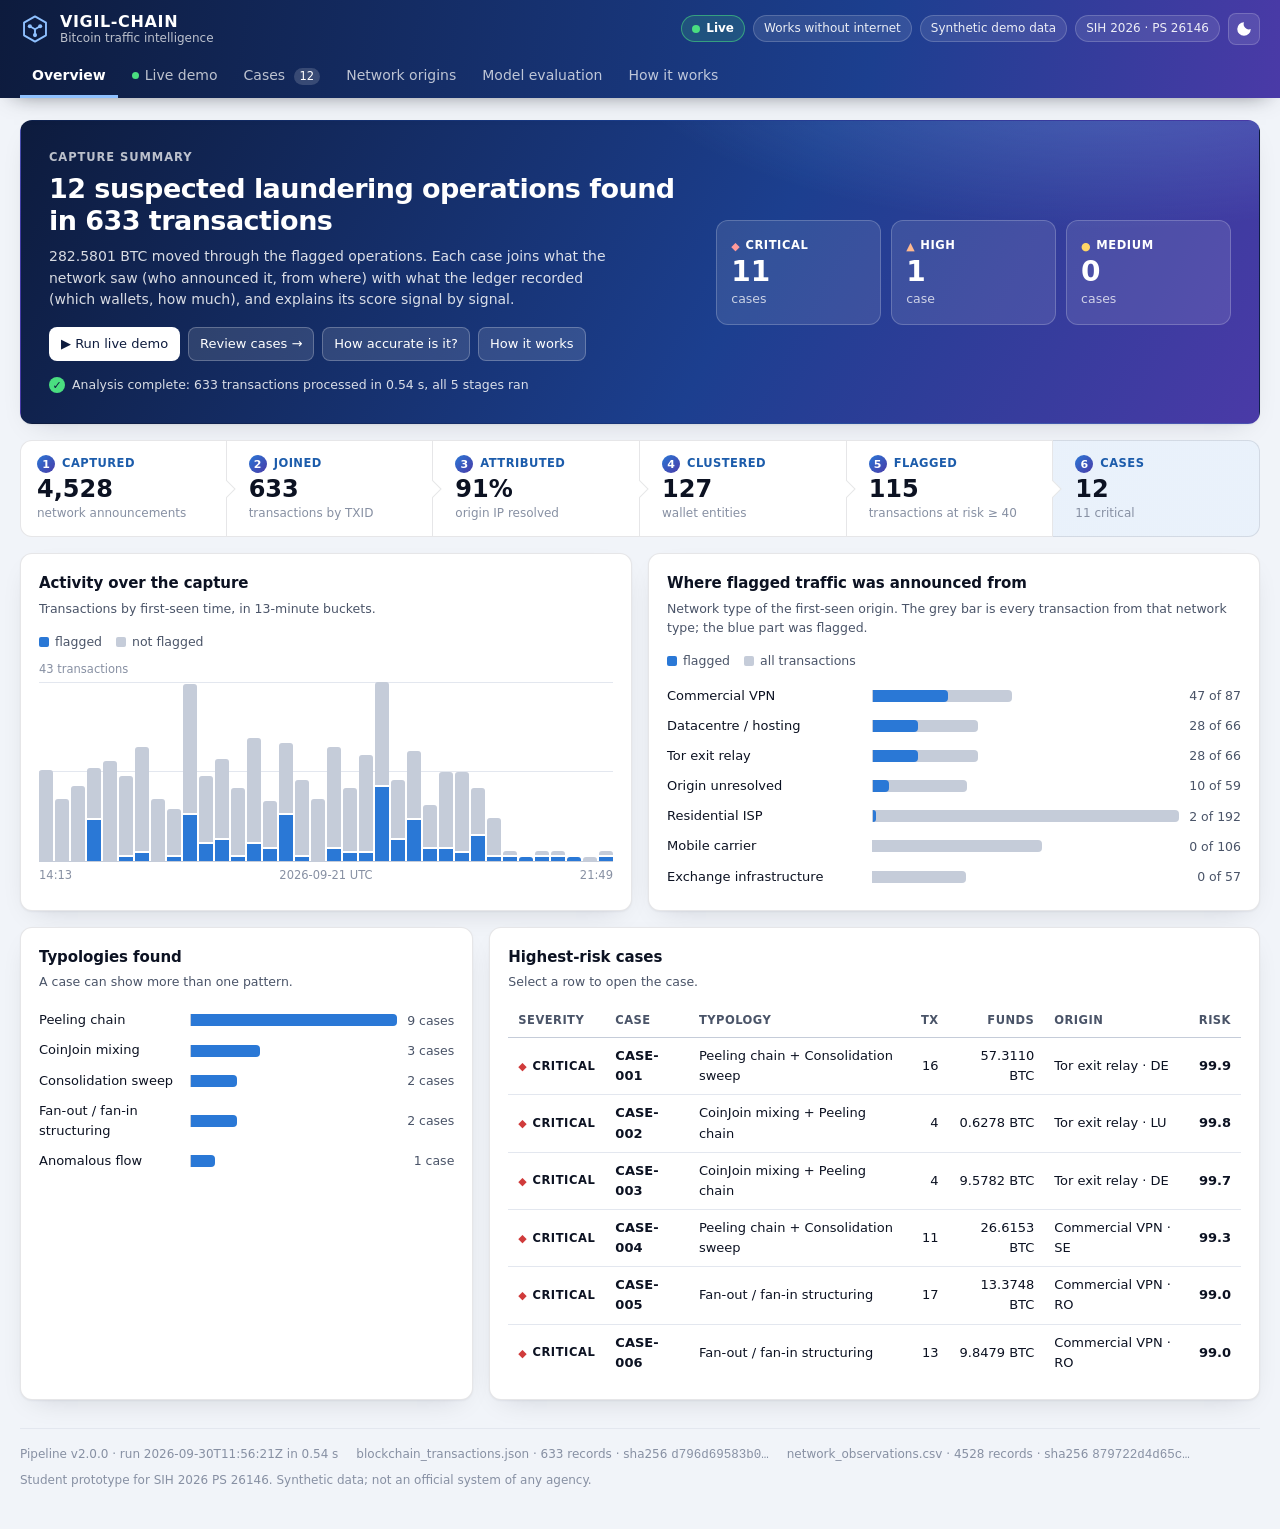
==== commit ede49087: "feat: live demo tab with capture replay and an in-browser risk simulator - Replay: transactions arri" ====
--- a/index.html
+++ b/index.html
@@ -262,6 +262,48 @@
 .callout { border-left: 3px solid var(--warning); background: var(--inset); border-radius: 10px; padding: 12px 14px; }
 .foot { margin-top: 28px; padding-top: 16px; border-top: 1px solid var(--grid); color: var(--muted); font-size: 12px; display: flex; flex-wrap: wrap; gap: 6px 18px; }
 
+/* ---------- live demo ---------- */
+.live-dot { display: inline-block; width: 7px; height: 7px; border-radius: 50%; background: #4ade80; margin-right: 6px; vertical-align: 1px; }
+.live-head { display: grid; grid-template-columns: minmax(0, 1fr) auto; gap: 20px; align-items: center; }
+@media (max-width: 760px) { .live-head { grid-template-columns: minmax(0, 1fr); } }
+.live-ctl { display: flex; flex-wrap: wrap; gap: 8px; align-items: center; }
+.btn.big { padding: 10px 18px; font-size: 15px; font-weight: 600; border-radius: 10px;
+  background: linear-gradient(135deg, var(--accent), var(--brand-3)); box-shadow: 0 8px 20px -10px var(--accent); }
+.live-bar { height: 5px; border-radius: 3px; background: var(--grid); margin: 14px 0; overflow: hidden; }
+.live-bar div { height: 100%; width: 0; border-radius: 3px; background: linear-gradient(90deg, var(--accent), var(--brand-3)); transition: width 0.1s linear; }
+.live-stats { display: grid; grid-template-columns: repeat(6, minmax(0, 1fr)); gap: 10px; }
+@media (max-width: 1000px) { .live-stats { grid-template-columns: repeat(3, minmax(0, 1fr)); } }
+@media (max-width: 520px) { .live-stats { grid-template-columns: repeat(2, minmax(0, 1fr)); } }
+.lstat { background: var(--surface); border: 1px solid var(--border); border-radius: 12px; padding: 12px 14px; box-shadow: var(--shadow); }
+.lstat span { display: block; font-size: 12px; color: var(--ink2); }
+.lstat b { font-size: 24px; font-weight: 650; line-height: 1.25; font-variant-numeric: tabular-nums; }
+.lstat b.mono { font-size: 20px; }
+.lstat.alert { border-color: var(--critical); }
+.feed { height: 380px; overflow-y: auto; border: 1px solid var(--grid); border-radius: 10px; }
+.feed .empty, .alerts .empty { border: 0; margin: 40px 16px; }
+.feed-row { display: grid; grid-template-columns: 64px 108px minmax(0, 1fr) 96px 86px 44px; gap: 8px; align-items: center;
+  padding: 6px 10px; border-bottom: 1px solid var(--grid); font-size: 12.5px; animation: slide 0.25s ease-out; }
+.feed-row .net { color: var(--ink2); white-space: nowrap; overflow: hidden; text-overflow: ellipsis; }
+.feed-row .n { text-align: right; font-variant-numeric: tabular-nums; }
+.feed-row.hot { background: var(--accent-wash); }
+@media (max-width: 640px) { .feed-row { grid-template-columns: 58px minmax(0, 1fr) 80px 40px; } .feed-row > :nth-child(2), .feed-row .n:nth-child(4) { display: none; } }
+@keyframes slide { from { opacity: 0; transform: translateY(-6px); } to { opacity: 1; transform: none; } }
+.alerts { height: 380px; overflow-y: auto; display: grid; gap: 8px; align-content: start; }
+.alert-card { display: grid; gap: 4px; border: 1px solid var(--border); border-left: 4px solid var(--c); border-radius: 10px; padding: 10px 12px; background: var(--surface); }
+.alert-card:hover { background: var(--wash); }
+.alert-card.fresh { animation: flash 0.9s ease-out; }
+.alert-card .row { display: flex; justify-content: space-between; gap: 8px; align-items: baseline; }
+@keyframes flash { from { background: var(--accent-wash); transform: scale(1.015); } to { background: var(--surface); transform: none; } }
+@media (prefers-reduced-motion: reduce) { .feed-row, .alert-card.fresh { animation: none; } }
+.sim-grid { display: grid; grid-template-columns: minmax(0, 1fr) minmax(0, 1.15fr); gap: 24px; align-items: start; }
+@media (max-width: 900px) { .sim-grid { grid-template-columns: minmax(0, 1fr); } }
+.sim-controls { display: grid; gap: 14px; }
+.ctl { display: grid; gap: 6px; font-size: 13px; }
+.ctl > span { color: var(--ink2); } .ctl > span b { color: var(--ink); font-variant-numeric: tabular-nums; }
+.ctl input[type="range"] { width: 100%; accent-color: var(--accent); margin: 0; }
+.sim-out { background: var(--inset); border-radius: 12px; padding: 16px; }
+.sim-score { display: flex; align-items: center; gap: 16px; margin-bottom: 12px; }
+
 /* ---------- overlays ---------- */
 #tip { position: fixed; pointer-events: none; z-index: 20; background: var(--surface); color: var(--ink); border: 1px solid var(--border);
   border-radius: 9px; padding: 8px 11px; font-size: 12.5px; box-shadow: 0 6px 22px rgba(0,0,0,0.2); max-width: 320px; display: none; }
@@ -302,6 +344,7 @@
   </div>
   <nav class="wrap tabs" role="tablist" aria-label="Console sections">
     <a class="tab" role="tab" href="#overview" data-panel="overview">Overview</a>
+    <a class="tab" role="tab" href="#live" data-panel="live"><span class="live-dot" aria-hidden="true"></span>Live demo</a>
     <a class="tab" role="tab" href="#cases" data-panel="cases">Cases <span class="count" id="case-count"></span></a>
     <a class="tab" role="tab" href="#origins" data-panel="origins">Network origins</a>
     <a class="tab" role="tab" href="#evaluation" data-panel="evaluation">Model evaluation</a>
@@ -311,6 +354,7 @@
 
 <main class="wrap">
   <section class="panel" id="panel-overview"></section>
+  <section class="panel" id="panel-live"></section>
   <section class="panel" id="panel-cases">
     <div class="split">
       <aside class="rail">
@@ -331,7 +375,7 @@
 <div id="tip" role="tooltip"></div>
 <div id="toast" role="status" aria-live="polite"></div>
 
-<script id="vigil-data" type="application/json">{"meta":{"pipeline_version":"2.0.0","generated_at":"2026-09-30T11:49:17Z","sources":[{"file":"blockchain_transactions.json","sha256":"d796d69583b01deb3c4e212cdde7cf290d0a3e132b9b77c4be2592409134ea8c","records":633},{"file":"network_observations.csv","sha256":"879722d4d65c0af12d8719b188f96443b9447466c5f455ec9842c51c08712200","records":4528}],"model":{"pipeline_version":"2.0.0","architecture":"GraphSAGE mean, 2 layers, hidden 24; logistic risk fusion","training_data":"simulated traffic (src/simulation/generator.py)","gnn_seeds":[101,102,103,104,105,106,107,108,109,110,111,112],"fusion_seeds":[201,202,203,204,205,206],"gnn_train_transactions":7663,"gnn_train_positives":1116,"gnn_final_loss":0.0682,"fusion_train_transactions":3677,"tx_features":["log_value","log_inputs","log_outputs","log_fee_rate","output_ratio","equal_out_frac","log_respend","log_next_spend","log_in_degree","log_out_degree"],"evidence":["gnn_prob","anomaly","origin_tor","origin_vpn","origin_hosting","origin_exchange","peel_chain","coinjoin","velocity","origin_burst"],"origin_signals":["lead_term","sensor_agreement","relay_ratio","single_announcer"],"origin_calibration_transactions":11340,"sha256":"b9aaf2003395007db2a25df01aa88be20819f304ea2742f08e9f9e74195f751e","file":"vigil_chain_v1.npz"},"geo_source":"bundled offline CIDR table","runtime_s":0.58},"summary":{"observations":4528,"transactions":633,"origin_attributed":574,"origin_unresolved":59,"unobserved_transactions":0,"uncorrelated_observations":0,"observed_txids":633,"wallet_addresses":1938,"origin_ips":128,"graph_nodes":2699,"graph_edges":3286,"flow_edges":709,"entities":127,"peel_chains":16,"coinjoin_transactions":3,"flagged_transactions":115,"cases":12,"cases_by_severity":{"CRITICAL":11,"HIGH":1,"MEDIUM":0},"transactions_by_severity":{"CRITICAL":79,"HIGH":26,"MEDIUM":10,"LOW":518},"capture_start":1790000023.3746,"capture_end":1790027351.3329},"cases":[{"risk_score":99.9,"mean_risk":99.6,"severity":"CRITICAL","typology":"Peeling chain + Consolidation sweep","typology_tags":["Peeling chain","Consolidation sweep"],"tx_count":16,"inflow_btc":57.31104796,"peel_hops":15,"peeled_btc":18.860457,"first_seen":1790013703.8377,"last_seen":1790027351.3329,"duration":"3 h 47 min","origins":[{"ip":"185.220.100.212","transactions":4,"country":"DE","asn":"AS205100","asn_org":"F3 Netze e.V. (Tor exit relays)","category":"tor_exit","category_label":"Tor exit relay","mean_confidence":1.0,"resolved":true},{"ip":"185.220.100.145","transactions":3,"country":"DE","asn":"AS205100","asn_org":"F3 Netze e.V. (Tor exit relays)","category":"tor_exit","category_label":"Tor exit relay","mean_confidence":1.0,"resolved":true},{"ip":"104.244.77.5","transactions":2,"country":"LU","asn":"AS53667","asn_org":"FranTech Solutions (Tor exit hosting)","category":"tor_exit","category_label":"Tor exit relay","mean_confidence":1.0,"resolved":true},{"ip":"185.220.101.243","transactions":2,"country":"DE","asn":"AS205100","asn_org":"F3 Netze e.V. (Tor exit relays)","category":"tor_exit","category_label":"Tor exit relay","mean_confidence":1.0,"resolved":true},{"ip":"185.220.101.58","transactions":2,"country":"DE","asn":"AS205100","asn_org":"F3 Netze e.V. (Tor exit relays)","category":"tor_exit","category_label":"Tor exit relay","mean_confidence":1.0,"resolved":true},{"ip":"185.220.101.32","transactions":1,"country":"DE","asn":"AS205100","asn_org":"F3 Netze e.V. (Tor exit relays)","category":"tor_exit","category_label":"Tor exit relay","mean_confidence":1.0,"resolved":true},{"ip":"159.65.137.48","transactions":1,"country":"US","asn":"AS14061","asn_org":"DigitalOcean LLC","category":"hosting","category_label":"Datacentre / hosting","mean_confidence":0.062,"resolved":false},{"ip":"159.65.242.168","transactions":1,"country":"US","asn":"AS14061","asn_org":"DigitalOcean LLC","category":"hosting","category_label":"Datacentre / hosting","mean_confidence":0.122,"resolved":false}],"entities":[{"entity_id":"ENTITY_029","addresses":8}],"terminal_outputs":[{"address":"bc1q3dp6eun560dd4q4a0tgeac5j0t0d7clg79u4gl","amount_btc":38.44994597,"status":"unspent at end of capture"},{"address":"bc1qz20gscpkdaejdk2ddlmm063uw0aafj4ztgwrfs","amount_btc":11.87803864,"status":"unspent at end of capture"},{"address":"bc1qktrhz3qcp6y87xajrqhzyt4fmvjggyjvaamjq4","amount_btc":1.84773859,"status":"unspent at end of capture"},{"address":"1rs4Mz3k4mFpExNJE2KE5iWdHCJTPqT77S","amount_btc":1.45433624,"status":"unspent at end of capture"},{"address":"bc1q0ykhwv68j6n7pwupuyl7z3urp9m9hpttrpcddp","amount_btc":1.25873349,"status":"unspent at end of capture"},{"address":"bc1qftqdg579vnaclm85q823wj4hwajkze9lm8k500","amount_btc":1.18321023,"status":"unspent at end of capture"}],"terminal_output_count":9,"factors":[{"key":"gnn_prob","factor":"Graph neural network: laundering-topology probability","value":0.9998,"shap_log_odds":6.2064,"share_pct":66.5,"impact":"+6.21"},{"key":"origin_tor","factor":"First-seen origin is a Tor exit relay","value":0.875,"shap_log_odds":1.7777,"share_pct":19.0,"impact":"+1.78"},{"key":"peel_chain","factor":"Member of a multi-hop peeling chain","value":0.9375,"shap_log_odds":0.6473,"share_pct":6.9,"impact":"+0.65"},{"key":"origin_exchange","factor":"Origin is not known exchange infrastructure","value":0.0,"shap_log_odds":0.374,"share_pct":4.0,"impact":"+0.37"},{"key":"origin_hosting","factor":"Origin is not a datacentre / hosting range","value":0.0,"shap_log_odds":0.2357,"share_pct":2.5,"impact":"+0.24"},{"key":"velocity","factor":"Funds re-spent within minutes","value":0.1496,"shap_log_odds":0.0893,"share_pct":1.0,"impact":"+0.09"},{"key":"origin_vpn","factor":"Origin is not a commercial VPN range","value":0.0,"shap_log_odds":-0.0657,"share_pct":0.0,"impact":"-0.07"},{"key":"origin_burst","factor":"Burst of transactions from the same origin IP","value":0.0781,"shap_log_odds":-0.0564,"share_pct":0.0,"impact":"-0.06"},{"key":"anomaly","factor":"Isolation Forest: statistical outlier score","value":0.4767,"shap_log_odds":0.0041,"share_pct":0.0,"impact":"+0.00"},{"key":"coinjoin","factor":"No equal-output mixing structure","value":0.0,"shap_log_odds":-0.0006,"share_pct":0.0,"impact":"-0.00"}],"base_value_log_odds":-2.9617,"gnn_drivers":[{"feature":"log_value","label":"transaction value","log_odds_drop":24.5},{"feature":"log_fee_rate","label":"fee relative to value","log_odds_drop":3.832},{"feature":"equal_out_frac","label":"share of equal-valued outputs","log_odds_drop":2.462},{"feature":"log_inputs","label":"number of inputs","log_odds_drop":2.005}],"transactions":[{"txid":"5086853436d2662e7927ef8c202b68a44d8d186d309f499a9af49bce17ed23ab","timestamp":1790013703.8377,"risk_score":99.9,"severity":"CRITICAL","bridge":false,"inputs":1,"outputs":2,"value_btc":57.31104796,"fee_btc":4.723e-05,"origin_ip":"185.220.100.212","origin_confidence":1.0,"origin_lead_ms":152.3,"origin_country":"DE","origin_category":"tor_exit","gnn_prob":0.999,"anomaly":0.5452,"evidence":[0.999,0.545,1.0,0.0,0.0,0.0,1.0,0.0,0.203,0.0],"shap":[6.2,0.056,2.062,-0.066,0.236,0.374,0.699,-0.001,0.05,-0.105]},{"txid":"23f64a203c50a56f08697bc044e0ebeaadaabe4139642956f994967cfeb510ae","timestamp":1790014182.1853,"risk_score":99.9,"severity":"CRITICAL","bridge":false,"inputs":1,"outputs":2,"value_btc":55.10277816,"fee_btc":3.991e-05,"origin_ip":"185.220.100.145","origin_confidence":1.0,"origin_lead_ms":225.8,"origin_country":"DE","origin_category":"tor_exit","gnn_prob":1.0,"anomaly":0.4555,"evidence":[1.0,0.456,1.0,0.0,0.0,0.0,1.0,0.0,0.205,0.25],"shap":[6.208,-0.012,2.062,-0.066,0.236,0.374,0.699,-0.001,0.048,0.051]},{"txid":"518ef981a1a078b919471bd850f654b214f3f44a69af2567be566adbb0acf796","timestamp":1790014657.0384,"risk_score":99.9,"severity":"CRITICAL","bridge":false,"inputs":1,"outputs":2,"value_btc":54.76305763,"fee_btc":2.457e-05,"origin_ip":"185.220.100.145","origin_confidence":1.0,"origin_lead_ms":30.5,"origin_country":"DE","origin_category":"tor_exit","gnn_prob":0.9995,"anomaly":0.489,"evidence":[1.0,0.489,1.0,0.0,0.0,0.0,1.0,0.0,0.205,0.25],"shap":[6.204,0.013,2.062,-0.066,0.236,0.374,0.699,-0.001,0.048,0.051]},{"txid":"28344ab92f6c081c6838a0e85b0bd55eca7b9230694b7e0f5808ffcbb54161e5","timestamp":1790015966.9666,"risk_score":99.9,"severity":"CRITICAL","bridge":false,"inputs":1,"outputs":2,"value_btc":53.14977923,"fee_btc":3.207e-05,"origin_ip":"185.220.101.243","origin_confidence":1.0,"origin_lead_ms":124.1,"origin_country":"DE","origin_category":"tor_exit","gnn_prob":1.0,"anomaly":0.4597,"evidence":[1.0,0.46,1.0,0.0,0.0,0.0,1.0,0.0,0.013,0.25],"shap":[6.208,-0.009,2.062,-0.066,0.236,0.374,0.699,-0.001,0.19,0.051]},{"txid":"25b7a5e8b311b9bc12cc63f6bad22895498eff75347e8d757992e1a0563504d6","timestamp":1790017264.9501,"risk_score":99.9,"severity":"CRITICAL","bridge":false,"inputs":1,"outputs":2,"value_btc":52.80638348,"fee_btc":3.534e-05,"origin_ip":"104.244.77.5","origin_confidence":1.0,"origin_lead_ms":50.3,"origin_country":"LU","origin_category":"tor_exit","gnn_prob":0.9998,"anomaly":0.4532,"evidence":[1.0,0.453,1.0,0.0,0.0,0.0,1.0,0.0,0.29,0.25],"shap":[6.206,-0.014,2.062,-0.066,0.236,0.374,0.699,-0.001,-0.015,0.051]},{"txid":"6dcf2b8ace75c39efae2158cfd775af1edd49e628ac17435aeb4d039f0df6bc5","timestamp":1790017636.0497,"risk_score":99.8,"severity":"CRITICAL","bridge":false,"inputs":1,"outputs":2,"value_btc":50.95860955,"fee_btc":7.89e-05,"origin_ip":"185.220.100.145","origin_confidence":1.0,"origin_lead_ms":60.7,"origin_country":"DE","origin_category":"tor_exit","gnn_prob":0.9999,"anomaly":0.4597,"evidence":[1.0,0.46,1.0,0.0,0.0,0.0,1.0,0.0,0.29,0.0],"shap":[6.207,-0.009,2.062,-0.066,0.236,0.374,0.699,-0.001,-0.015,-0.105]},{"txid":"d91f1d329f5650f03495177bb2925ad317ed3fcca639305650bbef8ceaa42c64","timestamp":1790018445.243,"risk_score":99.9,"severity":"CRITICAL","bridge":false,"inputs":1,"outputs":2,"value_btc":49.36112608,"fee_btc":4.714e-05,"origin_ip":"185.220.101.243","origin_confidence":1.0,"origin_lead_ms":104.2,"origin_country":"DE","origin_category":"tor_exit","gnn_prob":1.0,"anomaly":0.4571,"evidence":[1.0,0.457,1.0,0.0,0.0,0.0,1.0,0.0,0.067,0.25],"shap":[6.208,-0.011,2.062,-0.066,0.236,0.374,0.699,-0.001,0.15,0.051]},{"txid":"4d7cc88e32f06983dcae531465f669ad3ecc386136267162f1d5d9e2416314e3","timestamp":1790019339.0364,"risk_score":99.9,"severity":"CRITICAL","bridge":false,"inputs":1,"outputs":2,"value_btc":47.75657233,"fee_btc":3.386e-05,"origin_ip":"185.220.100.212","origin_confidence":1.0,"origin_lead_ms":119.6,"origin_country":"DE","origin_category":"tor_exit","gnn_prob":1.0,"anomaly":0.4517,"evidence":[1.0,0.452,1.0,0.0,0.0,0.0,1.0,0.0,0.051,0.0],"shap":[6.208,-0.015,2.062,-0.066,0.236,0.374,0.699,-0.001,0.162,-0.105]},{"txid":"7e76185efe159dfbce46edcc9704245ec91b3bc91f11cb27ebb5e9dc8849ff72","timestamp":1790020608.1686,"risk_score":99.9,"severity":"CRITICAL","bridge":false,"inputs":1,"outputs":2,"value_btc":47.20129211,"fee_btc":3.813e-05,"origin_ip":"104.244.77.5","origin_confidence":1.0,"origin_lead_ms":151.7,"origin_country":"LU","origin_category":"tor_exit","gnn_prob":1.0,"anomaly":0.4589,"evidence":[1.0,0.459,1.0,0.0,0.0,0.0,1.0,0.0,0.09,0.0],"shap":[6.208,-0.009,2.062,-0.066,0.236,0.374,0.699,-0.001,0.134,-0.105]},{"txid":"977972c07056f4ecc7df988cdd52c9bd36dd18c3d138c06eb625b8b0bbe25822","timestamp":1790021331.9619,"risk_score":99.9,"severity":"CRITICAL","bridge":false,"inputs":1,"outputs":2,"value_btc":45.91960955,"fee_btc":2.925e-05,"origin_ip":"185.220.100.212","origin_confidence":1.0,"origin_lead_ms":111.7,"origin_country":"DE","origin_category":"tor_exit","gnn_prob":1.0,"anomaly":0.4614,"evidence":[1.0,0.461,1.0,0.0,0.0,0.0,1.0,0.0,0.09,0.0],"shap":[6.208,-0.008,2.062,-0.066,0.236,0.374,0.699,-0.001,0.134,-0.105]},{"txid":"0181644f8e43108efe268636be2baef8525b37319f087bc537d1886d16736766","timestamp":1790022263.774,"risk_score":99.9,"severity":"CRITICAL","bridge":false,"inputs":1,"outputs":2,"value_btc":44.22193869,"fee_btc":3.738e-05,"origin_ip":"185.220.101.32","origin_confidence":1.0,"origin_lead_ms":48.4,"origin_country":"DE","origin_category":"tor_exit","gnn_prob":1.0,"anomaly":0.4591,"evidence":[1.0,0.459,1.0,0.0,0.0,0.0,1.0,0.0,0.045,0.0],"shap":[6.208,-0.009,2.062,-0.066,0.236,0.374,0.699,-0.001,0.167,-0.105]},{"txid":"63011880ce89835073d2d088638aa669cc2406a8d275cc5f7b0d48b5501c9315","timestamp":1790023392.2764,"risk_score":98.3,"severity":"CRITICAL","bridge":false,"inputs":1,"outputs":2,"value_btc":43.72032496,"fee_btc":6.087e-05,"origin_ip":"159.65.242.168","origin_confidence":0.122,"origin_lead_ms":105.8,"origin_country":"US","origin_category":"hosting","gnn_prob":1.0,"anomaly":0.4332,"evidence":[1.0,0.433,0.0,0.0,0.0,0.0,1.0,0.0,0.344,0.0],"shap":[6.208,-0.029,-0.216,-0.066,0.236,0.374,0.699,-0.001,-0.055,-0.105]},{"txid":"fe8893f7552ac0dc1b3bda728d6377111390fd2ae1c6f576c494faf20e1bfd29","timestamp":1790023712.4823,"risk_score":99.8,"severity":"CRITICAL","bridge":false,"inputs":1,"outputs":2,"value_btc":42.4615306,"fee_btc":5.429e-05,"origin_ip":"185.220.101.58","origin_confidence":1.0,"origin_lead_ms":75.2,"origin_country":"DE","origin_category":"tor_exit","gnn_prob":0.9996,"anomaly":0.4386,"evidence":[1.0,0.439,1.0,0.0,0.0,0.0,1.0,0.0,0.344,0.0],"shap":[6.205,-0.025,2.062,-0.066,0.236,0.374,0.699,-0.001,-0.055,-0.105]},{"txid":"71eb197de416ac762b0c39b9987e5d226fdb4691a7de47b523e0a8988a900483","timestamp":1790024460.306,"risk_score":99.9,"severity":"CRITICAL","bridge":false,"inputs":1,"outputs":2,"value_btc":41.00714007,"fee_btc":2.128e-05,"origin_ip":"185.220.101.58","origin_confidence":1.0,"origin_lead_ms":28.2,"origin_country":"DE","origin_category":"tor_exit","gnn_prob":0.9995,"anomaly":0.4699,"evidence":[0.999,0.47,1.0,0.0,0.0,0.0,1.0,0.0,0.083,0.0],"shap":[6.204,-0.001,2.062,-0.066,0.236,0.374,0.699,-0.001,0.139,-0.105]},{"txid":"c60b488b517d850bdc361b5f793b5eb76b6f5fe03e0d54932c131b28680fba01","timestamp":1790025241.417,"risk_score":99.9,"severity":"CRITICAL","bridge":false,"inputs":1,"outputs":2,"value_btc":39.63322097,"fee_btc":6.477e-05,"origin_ip":"185.220.100.212","origin_confidence":1.0,"origin_lead_ms":5.3,"origin_country":"DE","origin_category":"tor_exit","gnn_prob":0.9997,"anomaly":0.5217,"evidence":[1.0,0.522,1.0,0.0,0.0,0.0,1.0,0.0,0.074,0.0],"shap":[6.206,0.038,2.062,-0.066,0.236,0.374,0.699,-0.001,0.145,-0.105]},{"txid":"be1087c6fb367067f9a15657cd02582979a522468acb6855fc0ef38e4f965649","timestamp":1790027351.3329,"risk_score":97.5,"severity":"CRITICAL","bridge":false,"inputs":8,"outputs":1,"value_btc":11.87814779,"fee_btc":0.00010915,"origin_ip":"159.65.137.48","origin_confidence":0.062,"origin_lead_ms":43.5,"origin_country":"US","origin_category":"hosting","gnn_prob":0.9998,"anomaly":0.6142,"evidence":[1.0,0.614,0.0,0.0,0.0,0.0,0.0,0.0,0.0,0.0],"shap":[6.206,0.108,-0.216,-0.066,0.236,0.374,-0.13,-0.001,0.2,-0.105]}],"edges":[[0,1,55.10277816],[0,15,2.20822257],[1,2,54.76305763],[2,3,53.14977923],[2,15,1.61325383],[3,4,52.80638348],[4,5,50.95860955],[5,6,49.36112608],[5,15,1.59740457],[6,7,47.75657233],[6,15,1.60450661],[7,8,47.20129211],[8,9,45.91960955],[8,15,1.28164443],[9,10,44.22193869],[9,15,1.69764161],[10,11,43.72032496],[10,15,0.50157635],[11,12,42.4615306],[12,13,41.00714007],[13,14,39.63322097],[13,15,1.37389782]],"notes":"Investigative lead generated by VIGIL-CHAIN from traffic metadata. Origin attribution is a statistical estimate and the risk score is a model output: both direct further inquiry and must be corroborated before being relied on as evidence.","narrative":"16 linked transactions carrying 57.3110 BTC over 3 h 47 min. A 15-hop peeling chain splits off 18.8605 BTC in small outputs while forwarding the remainder each hop. Outputs from earlier hops are swept together into a single address. The origin was resolved to 6 IP addresses; most frequent is 185.220.100.212 (Tor exit relay, DE, AS205100) with mean attribution confidence 1.00. A Tor exit identifies the relay, not the sender. For 2 transactions the origin could not be resolved: only relays were seen announcing. Largest onward output: 38.4499 BTC at bc1q3dp6eun560dd4q4a0tgeac5j0t0d7clg79u4gl (unspent at end of capture).","case_id":"CASE-001","evidence_hash":"b1dc56eb3035bb2cd011c0f31fcda8b6e827d263b6736aef1815237dd692586c"},{"risk_score":99.8,"mean_risk":99.3,"severity":"CRITICAL","typology":"CoinJoin mixing + Peeling chain","typology_tags":["CoinJoin mixing","Peeling chain"],"tx_count":4,"inflow_btc":0.62784128,"peel_hops":3,"peeled_btc":0.01501841,"first_seen":1790005079.31,"last_seen":1790008023.654,"duration":"49 min 4 s","origins":[{"ip":"104.244.77.12","transactions":1,"country":"LU","asn":"AS53667","asn_org":"FranTech Solutions (Tor exit hosting)","category":"tor_exit","category_label":"Tor exit relay","mean_confidence":1.0,"resolved":true},{"ip":"185.220.101.243","transactions":1,"country":"DE","asn":"AS205100","asn_org":"F3 Netze e.V. (Tor exit relays)","category":"tor_exit","category_label":"Tor exit relay","mean_confidence":1.0,"resolved":true},{"ip":"185.220.101.58","transactions":1,"country":"DE","asn":"AS205100","asn_org":"F3 Netze e.V. (Tor exit relays)","category":"tor_exit","category_label":"Tor exit relay","mean_confidence":1.0,"resolved":true},{"ip":"73.107.13.85","transactions":1,"country":"US","asn":"AS7922","asn_org":"Comcast Cable","category":"residential","category_label":"Residential ISP","mean_confidence":0.227,"resolved":false}],"entities":[],"terminal_outputs":[{"address":"1qr9Yw991UJRK62hiASmGXffRXDM4gBDdC","amount_btc":0.1,"status":"unspent at end of capture"},{"address":"1j4nQTjmRnJwkxMnMYDWnu3N46faPxCKws","amount_btc":0.1,"status":"unspent at end of capture"},{"address":"bc1qyc6fgx36jq5uypcmhmxp7fxg7y6v7npnhnqm7p","amount_btc":0.1,"status":"unspent at end of capture"},{"address":"3zUK92AFnXYcZNUs9qRim4QdQmDGcUWYhD","amount_btc":0.1,"status":"unspent at end of capture"},{"address":"1Qe9jnfyQg7BM24RdFw54err7sYfStAtmQ","amount_btc":0.08488883,"status":"unspent at end of capture"},{"address":"bc1q7w082dkdsawtpnp5u5nmalr0hlzg5w29eegpq4","amount_btc":0.03393363,"status":"unspent at end of capture"}],"terminal_output_count":13,"factors":[{"key":"gnn_prob","factor":"Graph neural network: laundering-topology probability","value":0.9996,"shap_log_odds":6.2046,"share_pct":72.7,"impact":"+6.20"},{"key":"origin_tor","factor":"First-seen origin is a Tor exit relay","value":0.75,"shap_log_odds":1.4929,"share_pct":17.5,"impact":"+1.49"},{"key":"origin_exchange","factor":"Origin is not known exchange infrastructure","value":0.0,"shap_log_odds":0.374,"share_pct":4.4,"impact":"+0.37"},{"key":"origin_hosting","factor":"Origin is not a datacentre / hosting range","value":0.0,"shap_log_odds":0.2357,"share_pct":2.8,"impact":"+0.24"},{"key":"peel_chain","factor":"Not part of a multi-hop peeling chain","value":0.375,"shap_log_odds":0.1809,"share_pct":2.1,"impact":"+0.18"},{"key":"origin_burst","factor":"Burst of transactions from the same origin IP","value":0.0,"shap_log_odds":-0.1053,"share_pct":0.0,"impact":"-0.11"},{"key":"origin_vpn","factor":"Origin is not a commercial VPN range","value":0.0,"shap_log_odds":-0.0657,"share_pct":0.0,"impact":"-0.07"},{"key":"coinjoin","factor":"No equal-output mixing structure","value":0.125,"shap_log_odds":0.0294,"share_pct":0.3,"impact":"+0.03"},{"key":"velocity","factor":"Funds re-spent within minutes","value":0.2523,"shap_log_odds":0.0133,"share_pct":0.2,"impact":"+0.01"},{"key":"anomaly","factor":"Isolation Forest: statistical outlier score","value":0.4654,"shap_log_odds":-0.0045,"share_pct":0.0,"impact":"-0.00"}],"base_value_log_odds":-2.9617,"gnn_drivers":[{"feature":"output_ratio","label":"small-to-large output ratio","log_odds_drop":15.859},{"feature":"log_outputs","label":"number of outputs","log_odds_drop":10.128},{"feature":"log_fee_rate","label":"fee relative to value","log_odds_drop":8.069},{"feature":"log_inputs","label":"number of inputs","log_odds_drop":4.618}],"transactions":[{"txid":"719aa3f77beeb2599c7f328cf727cbee54fc082ee16712d5a6a836a35262e350","timestamp":1790005079.31,"risk_score":99.7,"severity":"CRITICAL","bridge":false,"inputs":5,"outputs":10,"value_btc":0.62784128,"fee_btc":7.551e-05,"origin_ip":"185.220.101.58","origin_confidence":1.0,"origin_lead_ms":166.9,"origin_country":"DE","origin_category":"tor_exit","gnn_prob":0.9997,"anomaly":0.6156,"evidence":[1.0,0.616,1.0,0.0,0.0,0.0,0.0,0.5,0.494,0.0],"shap":[6.206,0.109,2.062,-0.066,0.236,0.374,-0.13,0.119,-0.166,-0.105]},{"txid":"32c3d6cd427ac83b30755703a3ee752c7e5e488a68b0747fe81e45402e88a12b","timestamp":1790005290.9518,"risk_score":99.7,"severity":"CRITICAL","bridge":false,"inputs":1,"outputs":2,"value_btc":0.1,"fee_btc":3.303e-05,"origin_ip":"185.220.101.243","origin_confidence":1.0,"origin_lead_ms":61.1,"origin_country":"DE","origin_category":"tor_exit","gnn_prob":1.0,"anomaly":0.4146,"evidence":[1.0,0.415,1.0,0.0,0.0,0.0,0.5,0.0,0.494,0.0],"shap":[6.208,-0.043,2.062,-0.066,0.236,0.374,0.285,-0.001,-0.166,-0.105]},{"txid":"8d82c52a04eb792ab2108b6c603a020e37332d3e76b7bc01bafdef513b5def51","timestamp":1790006662.1077,"risk_score":99.8,"severity":"CRITICAL","bridge":false,"inputs":1,"outputs":2,"value_btc":0.09751875,"fee_btc":2.914e-05,"origin_ip":"104.244.77.12","origin_confidence":1.0,"origin_lead_ms":29.2,"origin_country":"LU","origin_category":"tor_exit","gnn_prob":1.0,"anomaly":0.3995,"evidence":[1.0,0.4,1.0,0.0,0.0,0.0,0.5,0.0,0.011,0.0],"shap":[6.208,-0.054,2.062,-0.066,0.236,0.374,0.285,-0.001,0.192,-0.105]},{"txid":"26ab0126eba0d9278b01f419f0b28e9ff0c4e5f83e564ecd54e2f5be1a6515a5","timestamp":1790008023.654,"risk_score":98.0,"severity":"CRITICAL","bridge":false,"inputs":1,"outputs":2,"value_btc":0.09359079,"fee_btc":3.059e-05,"origin_ip":"73.107.13.85","origin_confidence":0.227,"origin_lead_ms":171.7,"origin_country":"US","origin_category":"residential","gnn_prob":0.9985,"anomaly":0.4318,"evidence":[0.999,0.432,0.0,0.0,0.0,0.0,0.5,0.0,0.011,0.0],"shap":[6.197,-0.03,-0.216,-0.066,0.236,0.374,0.285,-0.001,0.192,-0.105]}],"edges":[[0,1,0.1],[1,2,0.09751875],[2,3,0.09359079]],"notes":"Investigative lead generated by VIGIL-CHAIN from traffic metadata. Origin attribution is a statistical estimate and the risk score is a model output: both direct further inquiry and must be corroborated before being relied on as evidence.","narrative":"4 linked transactions carrying 0.6278 BTC over 49 min 4 s. An equal-output mixing round breaks the link between senders and receivers. A 3-hop peeling chain splits off 0.0150 BTC in small outputs while forwarding the remainder each hop. The origin was resolved to 3 IP addresses; most frequent is 104.244.77.12 (Tor exit relay, LU, AS53667) with mean attribution confidence 1.00. A Tor exit identifies the relay, not the sender. For 1 transaction the origin could not be resolved: only relays were seen announcing. Largest onward output: 0.1000 BTC at 1qr9Yw991UJRK62hiASmGXffRXDM4gBDdC (unspent at end of capture).","case_id":"CASE-002","evidence_hash":"c210a95e7610272b299a33d0f936da33cfc56282099b4599e6368a7ac37a93ae"},{"risk_score":99.7,"mean_risk":98.9,"severity":"CRITICAL","typology":"CoinJoin mixing + Peeling chain","typology_tags":["CoinJoin mixing","Peeling chain"],"tx_count":4,"inflow_btc":9.57821374,"peel_hops":3,"peeled_btc":0.11935013,"first_seen":1790017363.3247,"last_seen":1790017667.2231,"duration":"5 min 4 s","origins":[{"ip":"185.220.100.212","transactions":2,"country":"DE","asn":"AS205100","asn_org":"F3 Netze e.V. (Tor exit relays)","category":"tor_exit","category_label":"Tor exit relay","mean_confidence":1.0,"resolved":true},{"ip":"104.244.77.5","transactions":1,"country":"LU","asn":"AS53667","asn_org":"FranTech Solutions (Tor exit hosting)","category":"tor_exit","category_label":"Tor exit relay","mean_confidence":1.0,"resolved":true},{"ip":"185.220.101.94","transactions":1,"country":"DE","asn":"AS205100","asn_org":"F3 Netze e.V. (Tor exit relays)","category":"tor_exit","category_label":"Tor exit relay","mean_confidence":0.396,"resolved":false}],"entities":[],"terminal_outputs":[{"address":"3fRXz29UwpuNVmaMc65Bvujr3oHK93vFzJ","amount_btc":1.0,"status":"unspent at end of capture"},{"address":"3eq8tPvVQo2BNdXyrCYgVwdxgD8ujBQWB7","amount_btc":1.0,"status":"unspent at end of capture"},{"address":"3N1Uziy2kcmGFMQLY1tn7vV6upoCzPDtim","amount_btc":1.0,"status":"unspent at end of capture"},{"address":"bc1qfwvgvjqxnhwz59gwmvqukpnqd0h4kzu6j3p4qa","amount_btc":1.0,"status":"unspent at end of capture"},{"address":"3hx4E4bCj8Fs5KvXPkCyb7FZz8ymXSTNJS","amount_btc":1.0,"status":"unspent at end of capture"},{"address":"1EU1UAeKD6jqyE3KiC1W5tgQpWEfbw5XsF","amount_btc":1.0,"status":"unspent at end of capture"}],"terminal_output_count":19,"factors":[{"key":"gnn_prob","factor":"Graph neural network: laundering-topology probability","value":0.9976,"shap_log_odds":6.1896,"share_pct":72.6,"impact":"+6.19"},{"key":"origin_tor","factor":"First-seen origin is a Tor exit relay","value":0.75,"shap_log_odds":1.4929,"share_pct":17.5,"impact":"+1.49"},{"key":"origin_exchange","factor":"Origin is not known exchange infrastructure","value":0.0,"shap_log_odds":0.374,"share_pct":4.4,"impact":"+0.37"},{"key":"velocity","factor":"Funds re-spent within minutes","value":0.7587,"shap_log_odds":-0.3618,"share_pct":0.0,"impact":"-0.36"},{"key":"origin_hosting","factor":"Origin is not a datacentre / hosting range","value":0.0,"shap_log_odds":0.2357,"share_pct":2.8,"impact":"+0.24"},{"key":"peel_chain","factor":"Not part of a multi-hop peeling chain","value":0.375,"shap_log_odds":0.1809,"share_pct":2.1,"impact":"+0.18"},{"key":"origin_vpn","factor":"Origin is not a commercial VPN range","value":0.0,"shap_log_odds":-0.0657,"share_pct":0.0,"impact":"-0.07"},{"key":"coinjoin","factor":"No equal-output mixing structure","value":0.125,"shap_log_odds":0.0294,"share_pct":0.3,"impact":"+0.03"},{"key":"origin_burst","factor":"Burst of transactions from the same origin IP","value":0.1875,"shap_log_odds":0.012,"share_pct":0.1,"impact":"+0.01"},{"key":"anomaly","factor":"Isolation Forest: statistical outlier score","value":0.4827,"shap_log_odds":0.0086,"share_pct":0.1,"impact":"+0.01"}],"base_value_log_odds":-2.9617,"gnn_drivers":[{"feature":"log_outputs","label":"number of outputs","log_odds_drop":9.512},{"feature":"output_ratio","label":"small-to-large output ratio","log_odds_drop":9.145},{"feature":"log_next_spend","label":"time until the outputs were re-spent","log_odds_drop":6.088},{"feature":"log_inputs","label":"number of inputs","log_odds_drop":4.494}],"transactions":[{"txid":"5f226cac64a95a374cea340303c574a86a9e8846690d05de0eee6d36273e05c1","timestamp":1790017363.3247,"risk_score":99.7,"severity":"CRITICAL","bridge":false,"inputs":8,"outputs":16,"value_btc":9.57821374,"fee_btc":0.00023939,"origin_ip":"185.220.100.212","origin_confidence":1.0,"origin_lead_ms":54.2,"origin_country":"DE","origin_category":"tor_exit","gnn_prob":1.0,"anomaly":0.6517,"evidence":[1.0,0.652,1.0,0.0,0.0,0.0,0.0,0.5,0.537,0.25],"shap":[6.208,0.136,2.062,-0.066,0.236,0.374,-0.13,0.119,-0.198,0.051]},{"txid":"4cd83a68305a3601e399d35a11efe9997ccfadd114af3639fc80e31306a4e730","timestamp":1790017549.8465,"risk_score":96.4,"severity":"CRITICAL","bridge":false,"inputs":1,"outputs":2,"value_btc":1.0,"fee_btc":2.207e-05,"origin_ip":"185.220.101.94","origin_confidence":0.396,"origin_lead_ms":102.8,"origin_country":"DE","origin_category":"tor_exit","gnn_prob":1.0,"anomaly":0.4116,"evidence":[1.0,0.412,0.0,0.0,0.0,0.0,0.5,0.0,0.852,0.0],"shap":[6.208,-0.045,-0.216,-0.066,0.236,0.374,0.285,-0.001,-0.431,-0.105]},{"txid":"8db5fb1fcc612ebb12ebcbda602f5175ca573c65e05eabf4e971dacac8ef6196","timestamp":1790017597.8511,"risk_score":99.7,"severity":"CRITICAL","bridge":false,"inputs":1,"outputs":2,"value_btc":0.9747925,"fee_btc":1.48e-05,"origin_ip":"104.244.77.5","origin_confidence":1.0,"origin_lead_ms":105.0,"origin_country":"LU","origin_category":"tor_exit","gnn_prob":1.0,"anomaly":0.4104,"evidence":[1.0,0.41,1.0,0.0,0.0,0.0,0.5,0.0,0.852,0.25],"shap":[6.208,-0.046,2.062,-0.066,0.236,0.374,0.285,-0.001,-0.431,0.051]},{"txid":"60047ffdff74d8a84ef00b2ff59d49252adc0bec62d9b535a360e646adfd7e88","timestamp":1790017667.2231,"risk_score":99.7,"severity":"CRITICAL","bridge":false,"inputs":1,"outputs":2,"value_btc":0.90344057,"fee_btc":5.952e-05,"origin_ip":"185.220.100.212","origin_confidence":1.0,"origin_lead_ms":189.7,"origin_country":"DE","origin_category":"tor_exit","gnn_prob":0.9903,"anomaly":0.4572,"evidence":[0.99,0.457,1.0,0.0,0.0,0.0,0.5,0.0,0.794,0.25],"shap":[6.134,-0.011,2.062,-0.066,0.236,0.374,0.285,-0.001,-0.388,0.051]}],"edges":[[0,1,1.0],[1,2,0.9747925],[2,3,0.90344057]],"notes":"Investigative lead generated by VIGIL-CHAIN from traffic metadata. Origin attribution is a statistical estimate and the risk score is a model output: both direct further inquiry and must be corroborated before being relied on as evidence.","narrative":"4 linked transactions carrying 9.5782 BTC over 5 min 4 s. An equal-output mixing round breaks the link between senders and receivers. A 3-hop peeling chain splits off 0.1194 BTC in small outputs while forwarding the remainder each hop. The origin was resolved to 2 IP addresses; most frequent is 185.220.100.212 (Tor exit relay, DE, AS205100) with mean attribution confidence 1.00. A Tor exit identifies the relay, not the sender. For 1 transaction the origin could not be resolved: only relays were seen announcing. Largest onward output: 1.0000 BTC at 3fRXz29UwpuNVmaMc65Bvujr3oHK93vFzJ (unspent at end of capture).","case_id":"CASE-003","evidence_hash":"1347be29cc5df87c0144ab7c50a9e7712bb918ed3c0723672cb04b9d23c97c1e"},{"risk_score":99.3,"mean_risk":99.0,"severity":"CRITICAL","typology":"Peeling chain + Consolidation sweep","typology_tags":["Peeling chain","Consolidation sweep"],"tx_count":11,"inflow_btc":26.61533359,"peel_hops":10,"peeled_btc":16.86238507,"first_seen":1790002442.0126,"last_seen":1790004501.3904,"duration":"34 min 19 s","origins":[{"ip":"193.32.126.246","transactions":10,"country":"SE","asn":"AS39351","asn_org":"31173 Services AB (commercial VPN)","category":"vpn","category_label":"Commercial VPN","mean_confidence":1.0,"resolved":true},{"ip":"49.38.153.62","transactions":1,"country":"IN","asn":"AS55836","asn_org":"Reliance Jio Infocomm","category":"residential","category_label":"Residential ISP","mean_confidence":0.137,"resolved":false}],"entities":[{"entity_id":"ENTITY_046","addresses":5}],"terminal_outputs":[{"address":"bc1qdg6z6dkf5jsakpdrwrcljtmmngya7s30du9ehn","amount_btc":9.75264542,"status":"unspent at end of capture"},{"address":"bc1q68pcwrasmhm030khteg3qnkvae3fn4kww0avh8","amount_btc":6.97316241,"status":"unspent at end of capture"},{"address":"bc1q9589llhr5kkm8hhc7kh3gpjta9txj0v4mvmluc","amount_btc":2.79584036,"status":"unspent at end of capture"},{"address":"bc1qv943eaekxv78llfakph4a2eqzgxyy54pd84g4u","amount_btc":2.64165933,"status":"unspent at end of capture"},{"address":"bc1q5vmr4q73zpdarmhpzyky7g68qzzwdlmryw3cwk","amount_btc":2.08251933,"status":"unspent at end of capture"},{"address":"bc1qmvscg9tjwaxz9m53lttkdl0adh2ap2xmf3l5ws","amount_btc":1.63554895,"status":"unspent at end of capture"}],"terminal_output_count":7,"factors":[{"key":"gnn_prob","factor":"Graph neural network: laundering-topology probability","value":0.9929,"shap_log_odds":6.1539,"share_pct":74.5,"impact":"+6.15"},{"key":"origin_vpn","factor":"First-seen origin is a commercial VPN range","value":0.9091,"shap_log_odds":0.5976,"share_pct":7.2,"impact":"+0.60"},{"key":"peel_chain","factor":"Member of a multi-hop peeling chain","value":0.7862,"shap_log_odds":0.5219,"share_pct":6.3,"impact":"+0.52"},{"key":"velocity","factor":"Funds re-spent within minutes","value":0.8238,"shap_log_odds":-0.4101,"share_pct":0.0,"impact":"-0.41"},{"key":"origin_exchange","factor":"Origin is not known exchange infrastructure","value":0.0,"shap_log_odds":0.374,"share_pct":4.5,"impact":"+0.37"},{"key":"origin_burst","factor":"Burst of transactions from the same origin IP","value":0.755,"shap_log_odds":0.3673,"share_pct":4.4,"impact":"+0.37"},{"key":"origin_hosting","factor":"Origin is not a datacentre / hosting range","value":0.0,"shap_log_odds":0.2357,"share_pct":2.9,"impact":"+0.24"},{"key":"origin_tor","factor":"Origin is not a Tor exit relay","value":0.0,"shap_log_odds":-0.2156,"share_pct":0.0,"impact":"-0.22"},{"key":"anomaly","factor":"Isolation Forest: statistical outlier score","value":0.4909,"shap_log_odds":0.0147,"share_pct":0.2,"impact":"+0.01"},{"key":"coinjoin","factor":"No equal-output mixing structure","value":0.0,"shap_log_odds":-0.0006,"share_pct":0.0,"impact":"-0.00"}],"base_value_log_odds":-2.9617,"gnn_drivers":[{"feature":"log_value","label":"transaction value","log_odds_drop":16.873},{"feature":"log_next_spend","label":"time until the outputs were re-spent","log_odds_drop":6.635},{"feature":"equal_out_frac","label":"share of equal-valued outputs","log_odds_drop":1.79},{"feature":"log_in_degree","label":"number of funding transactions","log_odds_drop":1.141}],"transactions":[{"txid":"91e8855d98be81712985989ec478b0ce1d4331914c6f5437d58a795106688161","timestamp":1790002442.0126,"risk_score":99.1,"severity":"CRITICAL","bridge":false,"inputs":1,"outputs":2,"value_btc":26.61533359,"fee_btc":3.104e-05,"origin_ip":"193.32.126.246","origin_confidence":1.0,"origin_lead_ms":70.8,"origin_country":"SE","origin_category":"vpn","gnn_prob":0.9758,"anomaly":0.5165,"evidence":[0.976,0.516,0.0,1.0,0.0,0.0,0.865,0.0,0.814,0.83],"shap":[6.024,0.034,-0.216,0.664,0.236,0.374,0.587,-0.001,-0.402,0.415]},{"txid":"be2530098b046c5ad368a3eba8d2ebea4c79755389a55b8ca03f1c4fd5d1eb80","timestamp":1790002503.9332,"risk_score":99.2,"severity":"CRITICAL","bridge":false,"inputs":1,"outputs":2,"value_btc":23.81946219,"fee_btc":2.552e-05,"origin_ip":"193.32.126.246","origin_confidence":1.0,"origin_lead_ms":67.9,"origin_country":"SE","origin_category":"vpn","gnn_prob":0.9975,"anomaly":0.4931,"evidence":[0.997,0.493,0.0,1.0,0.0,0.0,0.865,0.0,0.953,0.83],"shap":[6.189,0.016,-0.216,0.664,0.236,0.374,0.587,-0.001,-0.506,0.415]},{"txid":"08315dd3a4a709bd0c478c81a9710ec8b21e92453e7d0aa5d4d661ff88f5cac9","timestamp":1790002518.42,"risk_score":99.1,"severity":"CRITICAL","bridge":false,"inputs":1,"outputs":2,"value_btc":21.32498934,"fee_btc":3.899e-05,"origin_ip":"193.32.126.246","origin_confidence":1.0,"origin_lead_ms":67.1,"origin_country":"SE","origin_category":"vpn","gnn_prob":0.991,"anomaly":0.4737,"evidence":[0.991,0.474,0.0,1.0,0.0,0.0,0.865,0.0,0.953,0.83],"shap":[6.14,0.002,-0.216,0.664,0.236,0.374,0.587,-0.001,-0.506,0.415]},{"txid":"3b60fced9e62e238eeaee2d5929de6ea70c704d476f46a914460f8c971f6b8e3","timestamp":1790002533.9447,"risk_score":98.9,"severity":"CRITICAL","bridge":false,"inputs":1,"outputs":2,"value_btc":18.68329102,"fee_btc":6.427e-05,"origin_ip":"193.32.126.246","origin_confidence":1.0,"origin_lead_ms":127.6,"origin_country":"SE","origin_category":"vpn","gnn_prob":0.9601,"anomaly":0.4715,"evidence":[0.96,0.471,0.0,1.0,0.0,0.0,0.865,0.0,0.952,0.83],"shap":[5.905,0.0,-0.216,0.664,0.236,0.374,0.587,-0.001,-0.505,0.415]},{"txid":"ac0cfda561e6e124ebc6d7e47be36252620a1ca3eb1df07dccb2ebfa233c1e8d","timestamp":1790002548.6483,"risk_score":99.2,"severity":"CRITICAL","bridge":false,"inputs":1,"outputs":2,"value_btc":16.60070742,"fee_btc":1.611e-05,"origin_ip":"193.32.126.246","origin_confidence":1.0,"origin_lead_ms":192.4,"origin_country":"SE","origin_category":"vpn","gnn_prob":0.9982,"anomaly":0.4718,"evidence":[0.998,0.472,0.0,1.0,0.0,0.0,0.865,0.0,0.952,0.83],"shap":[6.194,0.0,-0.216,0.664,0.236,0.374,0.587,-0.001,-0.505,0.415]},{"txid":"715b9ad4203d1bf93af5768c0818ced9859d7b43f67eb60c69b032353c1eb59c","timestamp":1790002578.0926,"risk_score":99.2,"severity":"CRITICAL","bridge":false,"inputs":1,"outputs":2,"value_btc":14.96514236,"fee_btc":1.643e-05,"origin_ip":"193.32.126.246","origin_confidence":1.0,"origin_lead_ms":182.3,"origin_country":"SE","origin_category":"vpn","gnn_prob":0.9999,"anomaly":0.4733,"evidence":[1.0,0.473,0.0,1.0,0.0,0.0,0.865,0.0,0.907,0.83],"shap":[6.207,0.001,-0.216,0.664,0.236,0.374,0.587,-0.001,-0.471,0.415]},{"txid":"b9244f1fcba3dd7a2e9e559a248de1b0965a8779aa965c9df155a7c6dcea5e0f","timestamp":1790002645.4575,"risk_score":99.3,"severity":"CRITICAL","bridge":false,"inputs":1,"outputs":2,"value_btc":13.94939915,"fee_btc":1.779e-05,"origin_ip":"193.32.126.246","origin_confidence":1.0,"origin_lead_ms":64.5,"origin_country":"SE","origin_category":"vpn","gnn_prob":1.0,"anomaly":0.4592,"evidence":[1.0,0.459,0.0,1.0,0.0,0.0,0.865,0.0,0.799,0.83],"shap":[6.208,-0.009,-0.216,0.664,0.236,0.374,0.587,-0.001,-0.392,0.415]},{"txid":"e8ceafeac143a2d9828237c858d80198738ed317b650dc6e986a028e518b8599","timestamp":1790002725.0633,"risk_score":99.2,"severity":"CRITICAL","bridge":false,"inputs":1,"outputs":2,"value_btc":11.88137153,"fee_btc":3.79e-05,"origin_ip":"193.32.126.246","origin_confidence":1.0,"origin_lead_ms":65.2,"origin_country":"SE","origin_category":"vpn","gnn_prob":1.0,"anomaly":0.4974,"evidence":[1.0,0.497,0.0,1.0,0.0,0.0,0.865,0.0,0.959,0.83],"shap":[6.208,0.02,-0.216,0.664,0.236,0.374,0.587,-0.001,-0.51,0.415]},{"txid":"14dcd18659ccd7778ce3a87061368036d6ac260bf74d9421533d9f91e5427da9","timestamp":1790002737.7544,"risk_score":99.2,"severity":"CRITICAL","bridge":false,"inputs":1,"outputs":2,"value_btc":11.39943701,"fee_btc":2.708e-05,"origin_ip":"193.32.126.246","origin_confidence":1.0,"origin_lead_ms":54.7,"origin_country":"SE","origin_category":"vpn","gnn_prob":1.0,"anomaly":0.4771,"evidence":[1.0,0.477,0.0,1.0,0.0,0.0,0.865,0.0,0.959,0.83],"shap":[6.208,0.004,-0.216,0.664,0.236,0.374,0.587,-0.001,-0.51,0.415]},{"txid":"43852beb9eec5720d9cd0ab1f12a314d742cf5fa64794a523e356c378766abfd","timestamp":1790002799.8094,"risk_score":99.3,"severity":"CRITICAL","bridge":false,"inputs":1,"outputs":2,"value_btc":10.48621554,"fee_btc":2.797e-05,"origin_ip":"193.32.126.246","origin_confidence":1.0,"origin_lead_ms":108.8,"origin_country":"SE","origin_category":"vpn","gnn_prob":0.9994,"anomaly":0.4902,"evidence":[0.999,0.49,0.0,1.0,0.0,0.0,0.865,0.0,0.813,0.83],"shap":[6.203,0.014,-0.216,0.664,0.236,0.374,0.587,-0.001,-0.402,0.415]},{"txid":"18168df7e5aeb1f676280f473cc59aca22e346885ea940955a697100ea281a6f","timestamp":1790004501.3904,"risk_score":97.4,"severity":"CRITICAL","bridge":false,"inputs":5,"outputs":1,"value_btc":6.97327495,"fee_btc":0.00011254,"origin_ip":"49.38.153.62","origin_confidence":0.137,"origin_lead_ms":11.8,"origin_country":"IN","origin_category":"residential","gnn_prob":0.9998,"anomaly":0.5759,"evidence":[1.0,0.576,0.0,0.0,0.0,0.0,0.0,0.0,0.003,0.0],"shap":[6.206,0.079,-0.216,-0.066,0.236,0.374,-0.13,-0.001,0.198,-0.105]}],"edges":[[0,1,23.81946219],[1,2,21.32498934],[1,10,2.49444733],[2,3,18.68329102],[3,4,16.60070742],[4,5,14.96514236],[5,6,13.94939915],[5,10,1.01572678],[6,7,11.88137153],[6,10,2.06800983],[7,8,11.39943701],[7,10,0.48189662],[8,9,10.48621554],[8,10,0.91319439]],"notes":"Investigative lead generated by VIGIL-CHAIN from traffic metadata. Origin attribution is a statistical estimate and the risk score is a model output: both direct further inquiry and must be corroborated before being relied on as evidence.","narrative":"11 linked transactions carrying 26.6153 BTC over 34 min 19 s. A 10-hop peeling chain splits off 16.8624 BTC in small outputs while forwarding the remainder each hop. Outputs from earlier hops are swept together into a single address. The origin was resolved to 1 IP address; most frequent is 193.32.126.246 (Commercial VPN, SE, AS39351) with mean attribution confidence 1.00. For 1 transaction the origin could not be resolved: only relays were seen announcing. Largest onward output: 9.7526 BTC at bc1qdg6z6dkf5jsakpdrwrcljtmmngya7s30du9ehn (unspent at end of capture).","case_id":"CASE-004","evidence_hash":"9649f07e6b47ab1e0a1cf40f0adb0df728c9171fe87c56677a88d78412b8a426"},{"risk_score":99.0,"mean_risk":97.6,"severity":"CRITICAL","typology":"Fan-out / fan-in structuring","typology_tags":["Fan-out / fan-in structuring"],"tx_count":17,"inflow_btc":13.37477359,"peel_hops":0,"peeled_btc":0,"first_seen":1790007620.2875,"last_seen":1790012290.97,"duration":"1 h 17 min","origins":[{"ip":"146.70.155.18","transactions":14,"country":"RO","asn":"AS9009","asn_org":"M247 Europe (commercial VPN hosting)","category":"vpn","category_label":"Commercial VPN","mean_confidence":1.0,"resolved":true},{"ip":"159.65.70.144","transactions":1,"country":"US","asn":"AS14061","asn_org":"DigitalOcean LLC","category":"hosting","category_label":"Datacentre / hosting","mean_confidence":0.708,"resolved":true},{"ip":"49.38.153.62","transactions":1,"country":"IN","asn":"AS55836","asn_org":"Reliance Jio Infocomm","category":"residential","category_label":"Residential ISP","mean_confidence":0.148,"resolved":false},{"ip":"91.27.43.83","transactions":1,"country":"DE","asn":"AS3320","asn_org":"Deutsche Telekom","category":"residential","category_label":"Residential ISP","mean_confidence":0.08,"resolved":false}],"entities":[{"entity_id":"ENTITY_031","addresses":7},{"entity_id":"ENTITY_032","addresses":7}],"terminal_outputs":[{"address":"3b7Pkwrhgb1YZAW6DP1rAqzuRgsE5t5QHm","amount_btc":6.74899214,"status":"unspent at end of capture"},{"address":"1kK6F42YwyMi9irK1u7SZMLEySnwCwKTXu","amount_btc":6.62520002,"status":"unspent at end of capture"}],"terminal_output_count":2,"factors":[{"key":"gnn_prob","factor":"Graph neural network: laundering-topology probability","value":1.0,"shap_log_odds":6.2079,"share_pct":82.4,"impact":"+6.21"},{"key":"origin_vpn","factor":"First-seen origin is a commercial VPN range","value":0.8235,"shap_log_odds":0.5352,"share_pct":7.1,"impact":"+0.54"},{"key":"origin_exchange","factor":"Origin is not known exchange infrastructure","value":0.0,"shap_log_odds":0.374,"share_pct":5.0,"impact":"+0.37"},{"key":"origin_tor","factor":"Origin is not a Tor exit relay","value":0.0,"shap_log_odds":-0.2156,"share_pct":0.0,"impact":"-0.22"},{"key":"velocity","factor":"Funds re-spent within minutes","value":0.0653,"shap_log_odds":0.1518,"share_pct":2.0,"impact":"+0.15"},{"key":"origin_burst","factor":"Burst of transactions from the same origin IP","value":0.3963,"shap_log_odds":0.1428,"share_pct":1.9,"impact":"+0.14"},{"key":"peel_chain","factor":"Not part of a multi-hop peeling chain","value":0.0,"shap_log_odds":-0.1301,"share_pct":0.0,"impact":"-0.13"},{"key":"origin_hosting","factor":"Origin is not a datacentre / hosting range","value":0.0588,"shap_log_odds":0.1001,"share_pct":1.3,"impact":"+0.10"},{"key":"anomaly","factor":"Isolation Forest: statistical outlier score","value":0.4948,"shap_log_odds":0.0177,"share_pct":0.2,"impact":"+0.02"},{"key":"coinjoin","factor":"No equal-output mixing structure","value":0.0,"shap_log_odds":-0.0006,"share_pct":0.0,"impact":"-0.00"}],"base_value_log_odds":-2.9617,"gnn_drivers":[{"feature":"equal_out_frac","label":"share of equal-valued outputs","log_odds_drop":17.102},{"feature":"log_outputs","label":"number of outputs","log_odds_drop":9.599},{"feature":"log_in_degree","label":"number of funding transactions","log_odds_drop":6.295},{"feature":"log_out_degree","label":"number of spending transactions","log_odds_drop":6.123}],"transactions":[{"txid":"87b7d14b3117aa4c7b8e68aea049c6630a79a06afdc141cd1864470b71a3a09c","timestamp":1790007620.2875,"risk_score":98.6,"severity":"CRITICAL","bridge":false,"inputs":1,"outputs":14,"value_btc":13.37477359,"fee_btc":0.00018042,"origin_ip":"146.70.155.18","origin_confidence":1.0,"origin_lead_ms":105.7,"origin_country":"RO","origin_category":"vpn","gnn_prob":0.9998,"anomaly":0.6686,"evidence":[1.0,0.669,0.0,1.0,0.0,0.0,0.0,0.0,0.195,0.0],"shap":[6.207,0.149,-0.216,0.664,0.236,0.374,-0.13,-0.001,0.056,-0.105]},{"txid":"8476ad4cb6bd39f503349835f1a4556168bd834c664e6a4d048da78bb7801455","timestamp":1790008110.8726,"risk_score":96.8,"severity":"CRITICAL","bridge":false,"inputs":1,"outputs":1,"value_btc":0.90480229,"fee_btc":9.67e-06,"origin_ip":"91.27.43.83","origin_confidence":0.08,"origin_lead_ms":31.4,"origin_country":"DE","origin_category":"residential","gnn_prob":1.0,"anomaly":0.4826,"evidence":[1.0,0.483,0.0,0.0,0.0,0.0,0.0,0.0,0.195,0.0],"shap":[6.208,0.008,-0.216,-0.066,0.236,0.374,-0.13,-0.001,0.056,-0.105]},{"txid":"ba79c05ae72c9248ae601be75184ddcb6b2ebae419a0549c05bc14f6b59b3468","timestamp":1790008555.1735,"risk_score":99.0,"severity":"CRITICAL","bridge":false,"inputs":1,"outputs":1,"value_btc":0.86289047,"fee_btc":6.14e-06,"origin_ip":"146.70.155.18","origin_confidence":1.0,"origin_lead_ms":18.9,"origin_country":"RO","origin_category":"vpn","gnn_prob":1.0,"anomaly":0.4873,"evidence":[1.0,0.487,0.0,1.0,0.0,0.0,0.0,0.0,0.044,0.58],"shap":[6.208,0.012,-0.216,0.664,0.236,0.374,-0.13,-0.001,0.167,0.258]},{"txid":"59b2d4abd0bacd896ff99b7d549a06a7b02c7e4ccbc9272e4d83c3ddb7d7a570","timestamp":1790008728.584,"risk_score":99.0,"severity":"CRITICAL","bridge":false,"inputs":1,"outputs":1,"value_btc":1.05021591,"fee_btc":3.18e-05,"origin_ip":"146.70.155.18","origin_confidence":1.0,"origin_lead_ms":107.0,"origin_country":"RO","origin_category":"vpn","gnn_prob":1.0,"anomaly":0.4578,"evidence":[1.0,0.458,0.0,1.0,0.0,0.0,0.0,0.0,0.025,0.58],"shap":[6.208,-0.01,-0.216,0.664,0.236,0.374,-0.13,-0.001,0.182,0.258]},{"txid":"916be0bef436c759b2402e015525b1d43054af858781e528cc0030f5e0ccfa46","timestamp":1790008736.9575,"risk_score":99.0,"severity":"CRITICAL","bridge":false,"inputs":1,"outputs":1,"value_btc":0.93540877,"fee_btc":2.802e-05,"origin_ip":"146.70.155.18","origin_confidence":1.0,"origin_lead_ms":60.8,"origin_country":"RO","origin_category":"vpn","gnn_prob":1.0,"anomaly":0.4615,"evidence":[1.0,0.462,0.0,1.0,0.0,0.0,0.0,0.0,0.024,0.58],"shap":[6.208,-0.007,-0.216,0.664,0.236,0.374,-0.13,-0.001,0.182,0.258]},{"txid":"9d43c443ddbba3630e1f55de0777b99ef7aa0679726ea6eaceb99ff0928b25a5","timestamp":1790008789.5673,"risk_score":99.0,"severity":"CRITICAL","bridge":false,"inputs":1,"outputs":1,"value_btc":0.8611136,"fee_btc":2.085e-05,"origin_ip":"146.70.155.18","origin_confidence":1.0,"origin_lead_ms":38.5,"origin_country":"RO","origin_category":"vpn","gnn_prob":1.0,"anomaly":0.4656,"evidence":[1.0,0.466,0.0,1.0,0.0,0.0,0.0,0.0,0.02,0.58],"shap":[6.208,-0.004,-0.216,0.664,0.236,0.374,-0.13,-0.001,0.185,0.258]},{"txid":"099fa0bedace88a4975f3e000e8958cb7c7a041cc8e25a6dbbc4e60880f67770","timestamp":1790008799.9327,"risk_score":99.0,"severity":"CRITICAL","bridge":false,"inputs":1,"outputs":1,"value_btc":0.9147251,"fee_btc":5.27e-06,"origin_ip":"146.70.155.18","origin_confidence":1.0,"origin_lead_ms":104.1,"origin_country":"RO","origin_category":"vpn","gnn_prob":1.0,"anomaly":0.4842,"evidence":[1.0,0.484,0.0,1.0,0.0,0.0,0.0,0.0,0.02,0.58],"shap":[6.208,0.01,-0.216,0.664,0.236,0.374,-0.13,-0.001,0.186,0.258]},{"txid":"1372eca9619d8bf8afba06fd47824cc7ed7f46d0d8ee16566d1d1f7cb43daa30","timestamp":1790009443.8804,"risk_score":98.9,"severity":"CRITICAL","bridge":false,"inputs":1,"outputs":1,"value_btc":0.93915335,"fee_btc":2.362e-05,"origin_ip":"146.70.155.18","origin_confidence":1.0,"origin_lead_ms":87.2,"origin_country":"RO","origin_category":"vpn","gnn_prob":1.0,"anomaly":0.4585,"evidence":[1.0,0.459,0.0,1.0,0.0,0.0,0.0,0.0,0.002,0.396],"shap":[6.208,-0.01,-0.216,0.664,0.236,0.374,-0.13,-0.001,0.198,0.143]},{"txid":"05003becbe0007fa8b909e913f027b3042e009020ad2a32e8b620fe2a1833015","timestamp":1790009908.6097,"risk_score":99.0,"severity":"CRITICAL","bridge":false,"inputs":1,"outputs":1,"value_btc":1.10664334,"fee_btc":1.432e-05,"origin_ip":"146.70.155.18","origin_confidence":1.0,"origin_lead_ms":90.4,"origin_country":"RO","origin_category":"vpn","gnn_prob":1.0,"anomaly":0.4651,"evidence":[1.0,0.465,0.0,1.0,0.0,0.0,0.0,0.0,0.0,0.5],"shap":[6.208,-0.005,-0.216,0.664,0.236,0.374,-0.13,-0.001,0.2,0.208]},{"txid":"f354197441835e248d6b1496fc2c2b4b6c4d6707bada6660adb80864309aaed8","timestamp":1790009916.7226,"risk_score":99.0,"severity":"CRITICAL","bridge":false,"inputs":1,"outputs":1,"value_btc":0.98692459,"fee_btc":4.614e-05,"origin_ip":"146.70.155.18","origin_confidence":1.0,"origin_lead_ms":61.4,"origin_country":"RO","origin_category":"vpn","gnn_prob":1.0,"anomaly":0.4592,"evidence":[1.0,0.459,0.0,1.0,0.0,0.0,0.0,0.0,0.001,0.5],"shap":[6.208,-0.009,-0.216,0.664,0.236,0.374,-0.13,-0.001,0.199,0.208]},{"txid":"978bfeb52892a052d3eef1b12cbd22f614ae513919bf4a6a95cc4f4e969ee9d9","timestamp":1790009979.3205,"risk_score":79.9,"severity":"HIGH","bridge":false,"inputs":1,"outputs":1,"value_btc":0.90039109,"fee_btc":1.886e-05,"origin_ip":"159.65.70.144","origin_confidence":0.708,"origin_lead_ms":47.4,"origin_country":"US","origin_category":"hosting","gnn_prob":1.0,"anomaly":0.459,"evidence":[1.0,0.459,0.0,0.0,1.0,0.0,0.0,0.0,0.001,0.25],"shap":[6.208,-0.009,-0.216,-0.066,-2.069,0.374,-0.13,-0.001,0.199,0.051]},{"txid":"dec3a893eb5c00d0d915b958655d8893c14f0d6cd68906429c043c877f46c71e","timestamp":1790010105.423,"risk_score":98.9,"severity":"CRITICAL","bridge":false,"inputs":1,"outputs":1,"value_btc":1.09123032,"fee_btc":2.117e-05,"origin_ip":"146.70.155.18","origin_confidence":1.0,"origin_lead_ms":85.9,"origin_country":"RO","origin_category":"vpn","gnn_prob":1.0,"anomaly":0.4601,"evidence":[1.0,0.46,0.0,1.0,0.0,0.0,0.0,0.0,0.001,0.396],"shap":[6.208,-0.009,-0.216,0.664,0.236,0.374,-0.13,-0.001,0.2,0.143]},{"txid":"030787a123238c8d9bb310e2f821fb7501087f1fdae5eb4340dc8358af23eb66","timestamp":1790011195.3295,"risk_score":97.4,"severity":"CRITICAL","bridge":false,"inputs":1,"outputs":1,"value_btc":0.88097056,"fee_btc":1.678e-05,"origin_ip":"49.38.153.62","origin_confidence":0.148,"origin_lead_ms":18.3,"origin_country":"IN","origin_category":"residential","gnn_prob":1.0,"anomaly":0.4677,"evidence":[1.0,0.468,0.0,0.0,0.0,0.0,0.0,0.0,0.075,0.25],"shap":[6.208,-0.003,-0.216,-0.066,0.236,0.374,-0.13,-0.001,0.144,0.051]},{"txid":"0b58ae657ff7f5cde9f78787e0819fbed0f1a775f4432a55614760c046f524f6","timestamp":1790011258.0008,"risk_score":98.7,"severity":"CRITICAL","bridge":false,"inputs":1,"outputs":1,"value_btc":1.02927614,"fee_btc":8.43e-06,"origin_ip":"146.70.155.18","origin_confidence":1.0,"origin_lead_ms":16.1,"origin_country":"RO","origin_category":"vpn","gnn_prob":1.0,"anomaly":0.4793,"evidence":[1.0,0.479,0.0,1.0,0.0,0.0,0.0,0.0,0.093,0.25],"shap":[6.208,0.006,-0.216,0.664,0.236,0.374,-0.13,-0.001,0.131,0.051]},{"txid":"1686e502e3a08703713276a5e6bda94c6935e4b85e25f42db69a90c7bb9b2243","timestamp":1790011740.9583,"risk_score":98.9,"severity":"CRITICAL","bridge":false,"inputs":1,"outputs":1,"value_btc":0.91084764,"fee_btc":9.27e-06,"origin_ip":"146.70.155.18","origin_confidence":1.0,"origin_lead_ms":66.5,"origin_country":"RO","origin_category":"vpn","gnn_prob":1.0,"anomaly":0.4824,"evidence":[1.0,0.482,0.0,1.0,0.0,0.0,0.0,0.0,0.16,0.5],"shap":[6.208,0.008,-0.216,0.664,0.236,0.374,-0.13,-0.001,0.082,0.208]},{"txid":"d6d93fff4e787dfb3677b29030c241e5031005730c87fd50dd6f4b8b574f24c7","timestamp":1790011971.1679,"risk_score":98.9,"severity":"CRITICAL","bridge":false,"inputs":7,"outputs":1,"value_btc":6.62526044,"fee_btc":6.042e-05,"origin_ip":"146.70.155.18","origin_confidence":1.0,"origin_lead_ms":20.6,"origin_country":"RO","origin_category":"vpn","gnn_prob":1.0,"anomaly":0.589,"evidence":[1.0,0.589,0.0,1.0,0.0,0.0,0.0,0.0,0.093,0.396],"shap":[6.208,0.089,-0.216,0.664,0.236,0.374,-0.13,-0.001,0.131,0.143]},{"txid":"76786dae04cd60415a886d7a958140c7855fc7a3ad118139c1282082fe206f47","timestamp":1790012290.97,"risk_score":98.9,"severity":"CRITICAL","bridge":false,"inputs":7,"outputs":1,"value_btc":6.74907239,"fee_btc":8.025e-05,"origin_ip":"146.70.155.18","origin_confidence":1.0,"origin_lead_ms":62.1,"origin_country":"RO","origin_category":"vpn","gnn_prob":1.0,"anomaly":0.5842,"evidence":[1.0,0.584,0.0,1.0,0.0,0.0,0.0,0.0,0.16,0.396],"shap":[6.208,0.085,-0.216,0.664,0.236,0.374,-0.13,-0.001,0.082,0.143]}],"edges":[[0,1,0.90480229],[0,2,0.86289047],[0,3,1.05021591],[0,4,0.93540877],[0,5,0.8611136],[0,6,0.9147251],[0,7,0.93915335],[0,8,1.10664334],[0,9,0.98692459],[0,10,0.90039109],[0,11,1.09123032],[0,12,0.88097056],[0,13,1.02927614],[0,14,0.91084764],[1,16,0.90479262],[2,15,0.86288433],[3,15,1.05018411],[4,16,0.93538075],[5,16,0.86109275],[6,15,0.91471983],[7,16,0.93912973],[8,16,1.10662902],[9,15,0.98687845],[10,15,0.90037223],[11,16,1.09120915],[12,15,0.88095378],[13,15,1.02926771],[14,16,0.91083837]],"notes":"Investigative lead generated by VIGIL-CHAIN from traffic metadata. Origin attribution is a statistical estimate and the risk score is a model output: both direct further inquiry and must be corroborated before being relied on as evidence.","narrative":"17 linked transactions carrying 13.3748 BTC over 1 h 17 min. Funds are fanned out into near-equal parts, moved one hop each and re-aggregated. The origin was resolved to 2 IP addresses; most frequent is 146.70.155.18 (Commercial VPN, RO, AS9009) with mean attribution confidence 1.00. For 2 transactions the origin could not be resolved: only relays were seen announcing. Largest onward output: 6.7490 BTC at 3b7Pkwrhgb1YZAW6DP1rAqzuRgsE5t5QHm (unspent at end of capture).","case_id":"CASE-005","evidence_hash":"94010e437a6bc2e2f96acbe53bbbb6dcfe03e3c86b39c780e19784a3031c4455"},{"risk_score":99.0,"mean_risk":98.8,"severity":"CRITICAL","typology":"Fan-out / fan-in structuring","typology_tags":["Fan-out / fan-in structuring"],"tx_count":13,"inflow_btc":9.84790994,"peel_hops":0,"peeled_btc":0,"first_seen":1790017148.2636,"last_seen":1790021039.1222,"duration":"1 h 4 min","origins":[{"ip":"146.70.80.140","transactions":13,"country":"RO","asn":"AS9009","asn_org":"M247 Europe (commercial VPN hosting)","category":"vpn","category_label":"Commercial VPN","mean_confidence":1.0,"resolved":true}],"entities":[{"entity_id":"ENTITY_047","addresses":5},{"entity_id":"ENTITY_049","addresses":5}],"terminal_outputs":[{"address":"1vma4XMvHdbtCgRE2Qq6hBDvX9S9N38y2U","amount_btc":5.18825889,"status":"unspent at end of capture"},{"address":"bc1qh4hg6n66v7z7ujt6wlh387ganyau4shl54vf2m","amount_btc":4.65882456,"status":"unspent at end of capture"}],"terminal_output_count":2,"factors":[{"key":"gnn_prob","factor":"Graph neural network: laundering-topology probability","value":0.9998,"shap_log_odds":6.2063,"share_pct":79.9,"impact":"+6.21"},{"key":"origin_vpn","factor":"First-seen origin is a commercial VPN range","value":1.0,"shap_log_odds":0.664,"share_pct":8.5,"impact":"+0.66"},{"key":"origin_exchange","factor":"Origin is not known exchange infrastructure","value":0.0,"shap_log_odds":0.374,"share_pct":4.8,"impact":"+0.37"},{"key":"origin_hosting","factor":"Origin is not a datacentre / hosting range","value":0.0,"shap_log_odds":0.2357,"share_pct":3.0,"impact":"+0.24"},{"key":"origin_tor","factor":"Origin is not a Tor exit relay","value":0.0,"shap_log_odds":-0.2156,"share_pct":0.0,"impact":"-0.22"},{"key":"origin_burst","factor":"Burst of transactions from the same origin IP","value":0.4351,"shap_log_odds":0.1671,"share_pct":2.2,"impact":"+0.17"},{"key":"peel_chain","factor":"Not part of a multi-hop peeling chain","value":0.0,"shap_log_odds":-0.1301,"share_pct":0.0,"impact":"-0.13"},{"key":"velocity","factor":"Funds re-spent within minutes","value":0.1329,"shap_log_odds":0.1017,"share_pct":1.3,"impact":"+0.10"},{"key":"anomaly","factor":"Isolation Forest: statistical outlier score","value":0.4969,"shap_log_odds":0.0192,"share_pct":0.2,"impact":"+0.02"},{"key":"coinjoin","factor":"No equal-output mixing structure","value":0.0,"shap_log_odds":-0.0006,"share_pct":0.0,"impact":"-0.00"}],"base_value_log_odds":-2.9617,"gnn_drivers":[{"feature":"equal_out_frac","label":"share of equal-valued outputs","log_odds_drop":20.229},{"feature":"log_outputs","label":"number of outputs","log_odds_drop":9.914},{"feature":"log_in_degree","label":"number of funding transactions","log_odds_drop":5.877},{"feature":"log_out_degree","label":"number of spending transactions","log_odds_drop":5.672}],"transactions":[{"txid":"51d3ca6a55f522804e29b2850f9e95d90f198f0176562a87c04b36817361285f","timestamp":1790017148.2636,"risk_score":98.8,"severity":"CRITICAL","bridge":false,"inputs":1,"outputs":10,"value_btc":9.84790994,"fee_btc":0.00021365,"origin_ip":"146.70.80.140","origin_confidence":1.0,"origin_lead_ms":201.3,"origin_country":"RO","origin_category":"vpn","gnn_prob":0.9979,"anomaly":0.6418,"evidence":[0.998,0.642,0.0,1.0,0.0,0.0,0.0,0.0,0.156,0.25],"shap":[6.192,0.128,-0.216,0.664,0.236,0.374,-0.13,-0.001,0.085,0.051]},{"txid":"450ddf0486711dd6002d362bf4e2fe9356ed1eadb709eaa8a98cb231034bb3ff","timestamp":1790017706.2179,"risk_score":99.0,"severity":"CRITICAL","bridge":false,"inputs":1,"outputs":1,"value_btc":0.97187193,"fee_btc":4.203e-05,"origin_ip":"146.70.80.140","origin_confidence":1.0,"origin_lead_ms":39.0,"origin_country":"RO","origin_category":"vpn","gnn_prob":1.0,"anomaly":0.4671,"evidence":[1.0,0.467,0.0,1.0,0.0,0.0,0.0,0.0,0.156,0.646],"shap":[6.208,-0.003,-0.216,0.664,0.236,0.374,-0.13,-0.001,0.085,0.299]},{"txid":"3103ff37471922561e1425b0b2c80df1459d5067ee2d22c3ef13d063e78aeb9a","timestamp":1790017934.248,"risk_score":99.0,"severity":"CRITICAL","bridge":false,"inputs":1,"outputs":1,"value_btc":0.96361252,"fee_btc":4.549e-05,"origin_ip":"146.70.80.140","origin_confidence":1.0,"origin_lead_ms":173.1,"origin_country":"RO","origin_category":"vpn","gnn_prob":0.9999,"anomaly":0.4604,"evidence":[1.0,0.46,0.0,1.0,0.0,0.0,0.0,0.0,0.073,0.58],"shap":[6.207,-0.008,-0.216,0.664,0.236,0.374,-0.13,-0.001,0.146,0.258]},{"txid":"07cc93544ca8e718cdc8af30b458083d410811d5cfce4496ca9fd61ffd66ee1e","timestamp":1790018009.314,"risk_score":99.0,"severity":"CRITICAL","bridge":false,"inputs":1,"outputs":1,"value_btc":0.94022069,"fee_btc":1.886e-05,"origin_ip":"146.70.80.140","origin_confidence":1.0,"origin_lead_ms":123.6,"origin_country":"RO","origin_category":"vpn","gnn_prob":0.9999,"anomaly":0.4606,"evidence":[1.0,0.461,0.0,1.0,0.0,0.0,0.0,0.0,0.057,0.58],"shap":[6.208,-0.008,-0.216,0.664,0.236,0.374,-0.13,-0.001,0.158,0.258]},{"txid":"c0a0f69af27bdc052865187ab277fcfd6ea77ddd18c78e2109e7a7b448ddeec7","timestamp":1790018145.431,"risk_score":99.0,"severity":"CRITICAL","bridge":false,"inputs":1,"outputs":1,"value_btc":1.00654941,"fee_btc":2.915e-05,"origin_ip":"146.70.80.140","origin_confidence":1.0,"origin_lead_ms":175.7,"origin_country":"RO","origin_category":"vpn","gnn_prob":1.0,"anomaly":0.4596,"evidence":[1.0,0.46,0.0,1.0,0.0,0.0,0.0,0.0,0.036,0.58],"shap":[6.208,-0.009,-0.216,0.664,0.236,0.374,-0.13,-0.001,0.173,0.258]},{"txid":"eab663a865c4f6de3ed051d6b1d0f76849b4a134fee3846f6334e2cacfb34483","timestamp":1790018191.7647,"risk_score":99.0,"severity":"CRITICAL","bridge":false,"inputs":1,"outputs":1,"value_btc":1.08361703,"fee_btc":2.7e-05,"origin_ip":"146.70.80.140","origin_confidence":1.0,"origin_lead_ms":0.9,"origin_country":"RO","origin_category":"vpn","gnn_prob":1.0,"anomaly":0.4604,"evidence":[1.0,0.46,0.0,1.0,0.0,0.0,0.0,0.0,0.031,0.58],"shap":[6.208,-0.008,-0.216,0.664,0.236,0.374,-0.13,-0.001,0.177,0.258]},{"txid":"f8d3bb91fd157156339e5aaca2df2296861c89c6ad7bfb7b20cc8b60d5db7f6c","timestamp":1790018876.8556,"risk_score":98.8,"severity":"CRITICAL","bridge":false,"inputs":1,"outputs":1,"value_btc":0.90444445,"fee_btc":8.408e-05,"origin_ip":"146.70.80.140","origin_confidence":1.0,"origin_lead_ms":214.9,"origin_country":"RO","origin_category":"vpn","gnn_prob":0.9999,"anomaly":0.4658,"evidence":[1.0,0.466,0.0,1.0,0.0,0.0,0.0,0.0,0.003,0.25],"shap":[6.207,-0.004,-0.216,0.664,0.236,0.374,-0.13,-0.001,0.198,0.051]},{"txid":"5f22e6fbbb3efd8fe3006e983703fefeeed268ac17e0e49243771ec91a2a1365","timestamp":1790018948.3544,"risk_score":98.8,"severity":"CRITICAL","bridge":false,"inputs":1,"outputs":1,"value_btc":1.06163985,"fee_btc":4.882e-05,"origin_ip":"146.70.80.140","origin_confidence":1.0,"origin_lead_ms":81.2,"origin_country":"RO","origin_category":"vpn","gnn_prob":1.0,"anomaly":0.4594,"evidence":[1.0,0.459,0.0,1.0,0.0,0.0,0.0,0.0,0.002,0.25],"shap":[6.208,-0.009,-0.216,0.664,0.236,0.374,-0.13,-0.001,0.198,0.051]},{"txid":"ec10aa0e4dbf9c8916433c53694470eda18340e9cc8cbf451222bea8ce060542","timestamp":1790019743.9017,"risk_score":98.8,"severity":"CRITICAL","bridge":false,"inputs":1,"outputs":1,"value_btc":1.06492819,"fee_btc":0.00011163,"origin_ip":"146.70.80.140","origin_confidence":1.0,"origin_lead_ms":44.4,"origin_country":"RO","origin_category":"vpn","gnn_prob":1.0,"anomaly":0.474,"evidence":[1.0,0.474,0.0,1.0,0.0,0.0,0.0,0.0,0.013,0.25],"shap":[6.208,0.002,-0.216,0.664,0.236,0.374,-0.13,-0.001,0.19,0.051]},{"txid":"154853588268b5d9ba65a46da206a251d729a2dd813663bff1fc3f76893c1083","timestamp":1790020107.7831,"risk_score":98.8,"severity":"CRITICAL","bridge":false,"inputs":1,"outputs":1,"value_btc":0.85335341,"fee_btc":1.765e-05,"origin_ip":"146.70.80.140","origin_confidence":1.0,"origin_lead_ms":62.5,"origin_country":"RO","origin_category":"vpn","gnn_prob":0.9999,"anomaly":0.4688,"evidence":[1.0,0.469,0.0,1.0,0.0,0.0,0.0,0.0,0.118,0.396],"shap":[6.208,-0.002,-0.216,0.664,0.236,0.374,-0.13,-0.001,0.113,0.143]},{"txid":"68651c0455a115774c7529e501a0d2921f7e96ece6efee43321db6ae35505c55","timestamp":1790020560.5144,"risk_score":98.5,"severity":"CRITICAL","bridge":false,"inputs":1,"outputs":1,"value_btc":0.99745881,"fee_btc":2.464e-05,"origin_ip":"146.70.80.140","origin_confidence":1.0,"origin_lead_ms":121.6,"origin_country":"RO","origin_category":"vpn","gnn_prob":1.0,"anomaly":0.4861,"evidence":[1.0,0.486,0.0,1.0,0.0,0.0,0.0,0.0,0.535,0.5],"shap":[6.208,0.011,-0.216,0.664,0.236,0.374,-0.13,-0.001,-0.196,0.208]},{"txid":"c4cb756dc75f7ddda9be6f2c59740e539fe0a763e63abbcac54c6a01bfa676c8","timestamp":1790020748.175,"risk_score":98.5,"severity":"CRITICAL","bridge":false,"inputs":5,"outputs":1,"value_btc":4.65889916,"fee_btc":7.46e-05,"origin_ip":"146.70.80.140","origin_confidence":1.0,"origin_lead_ms":188.5,"origin_country":"RO","origin_category":"vpn","gnn_prob":0.9997,"anomaly":0.5814,"evidence":[1.0,0.581,0.0,1.0,0.0,0.0,0.0,0.0,0.535,0.396],"shap":[6.206,0.083,-0.216,0.664,0.236,0.374,-0.13,-0.001,-0.196,0.143]},{"txid":"48c6eff7d36afc593ba258365605760b678666e1b3a6ef434271f75943969847","timestamp":1790021039.1222,"risk_score":99.0,"severity":"CRITICAL","bridge":false,"inputs":5,"outputs":1,"value_btc":5.18834778,"fee_btc":8.889e-05,"origin_ip":"146.70.80.140","origin_confidence":1.0,"origin_lead_ms":102.0,"origin_country":"RO","origin_category":"vpn","gnn_prob":0.9999,"anomaly":0.5742,"evidence":[1.0,0.574,0.0,1.0,0.0,0.0,0.0,0.0,0.013,0.396],"shap":[6.207,0.077,-0.216,0.664,0.236,0.374,-0.13,-0.001,0.19,0.143]}],"edges":[[0,1,0.97187193],[0,2,0.96361252],[0,3,0.94022069],[0,4,1.00654941],[0,5,1.08361703],[0,6,0.90444445],[0,7,1.06163985],[0,8,1.06492819],[0,9,0.85335341],[0,10,0.99745881],[1,12,0.9718299],[2,11,0.96356703],[3,11,0.94020183],[4,12,1.00652026],[5,12,1.08359003],[6,11,0.90436037],[7,12,1.06159103],[8,12,1.06481656],[9,11,0.85333576],[10,11,0.99743417]],"notes":"Investigative lead generated by VIGIL-CHAIN from traffic metadata. Origin attribution is a statistical estimate and the risk score is a model output: both direct further inquiry and must be corroborated before being relied on as evidence.","narrative":"13 linked transactions carrying 9.8479 BTC over 1 h 4 min. Funds are fanned out into near-equal parts, moved one hop each and re-aggregated. The origin was resolved to 1 IP address; most frequent is 146.70.80.140 (Commercial VPN, RO, AS9009) with mean attribution confidence 1.00. Largest onward output: 5.1883 BTC at 1vma4XMvHdbtCgRE2Qq6hBDvX9S9N38y2U (unspent at end of capture).","case_id":"CASE-006","evidence_hash":"760cc6245fd4351dcc91ce8ad7347ed5c2d913eba85732bdc2ea328629104390"},{"risk_score":98.2,"mean_risk":97.3,"severity":"CRITICAL","typology":"Peeling chain","typology_tags":["Peeling chain"],"tx_count":10,"inflow_btc":35.64263591,"peel_hops":10,"peeled_btc":7.95445319,"first_seen":1790011363.3812,"last_seen":1790011884.293,"duration":"8 min 41 s","origins":[{"ip":"146.70.163.104","transactions":10,"country":"RO","asn":"AS9009","asn_org":"M247 Europe (commercial VPN hosting)","category":"vpn","category_label":"Commercial VPN","mean_confidence":1.0,"resolved":true}],"entities":[],"terminal_outputs":[{"address":"bc1q43l4x9g96m9wax3r5y0fx4ujaaeszwyjn0wddx","amount_btc":27.68773007,"status":"unspent at end of capture"},{"address":"1kyh6hvHaagLS2NtrRVCseMSNTpTF1sGxu","amount_btc":1.29039958,"status":"unspent at end of capture"},{"address":"1SMvfUrgJiB29TrVhiJSab3pHDCpW9XzA9","amount_btc":1.27777394,"status":"unspent at end of capture"},{"address":"bc1qwhg6jn9syqvgdrmdpx2xnwll0qmldfqp6mrp7m","amount_btc":1.25845988,"status":"unspent at end of capture"},{"address":"bc1qgf9vezudgjtpd0q0lexacm6580jantrl70wcnp","amount_btc":1.10903644,"status":"unspent at end of capture"},{"address":"1R1VsX7TB1rhkM2L7C9arueJfYuJjQH9g1","amount_btc":0.99758561,"status":"unspent at end of capture"}],"terminal_output_count":11,"factors":[{"key":"gnn_prob","factor":"Graph neural network: laundering-topology probability","value":0.8438,"shap_log_odds":5.0207,"share_pct":68.8,"impact":"+5.02"},{"key":"origin_vpn","factor":"First-seen origin is a commercial VPN range","value":1.0,"shap_log_odds":0.664,"share_pct":9.1,"impact":"+0.66"},{"key":"peel_chain","factor":"Member of a multi-hop peeling chain","value":0.8649,"shap_log_odds":0.587,"share_pct":8.0,"impact":"+0.59"},{"key":"velocity","factor":"Funds re-spent within minutes","value":0.842,"shap_log_odds":-0.4236,"share_pct":0.0,"impact":"-0.42"},{"key":"origin_burst","factor":"Burst of transactions from the same origin IP","value":0.8305,"shap_log_odds":0.4146,"share_pct":5.7,"impact":"+0.41"},{"key":"origin_exchange","factor":"Origin is not known exchange infrastructure","value":0.0,"shap_log_odds":0.374,"share_pct":5.1,"impact":"+0.37"},{"key":"origin_hosting","factor":"Origin is not a datacentre / hosting range","value":0.0,"shap_log_odds":0.2357,"share_pct":3.2,"impact":"+0.24"},{"key":"origin_tor","factor":"Origin is not a Tor exit relay","value":0.0,"shap_log_odds":-0.2156,"share_pct":0.0,"impact":"-0.22"},{"key":"anomaly","factor":"Isolation Forest: statistical outlier score","value":0.4561,"shap_log_odds":-0.0115,"share_pct":0.0,"impact":"-0.01"},{"key":"coinjoin","factor":"No equal-output mixing structure","value":0.0,"shap_log_odds":-0.0006,"share_pct":0.0,"impact":"-0.00"}],"base_value_log_odds":-2.9617,"gnn_drivers":[{"feature":"log_value","label":"transaction value","log_odds_drop":20.292},{"feature":"log_next_spend","label":"time until the outputs were re-spent","log_odds_drop":7.787},{"feature":"log_fee_rate","label":"fee relative to value","log_odds_drop":-2.737},{"feature":"output_ratio","label":"small-to-large output ratio","log_odds_drop":-2.649}],"transactions":[{"txid":"d95e0262d8b98767e975c5df09abc4889b6172dcc9a323e07d5010af2bb1d2bc","timestamp":1790011363.3812,"risk_score":96.5,"severity":"CRITICAL","bridge":false,"inputs":1,"outputs":2,"value_btc":35.64263591,"fee_btc":3.444e-05,"origin_ip":"146.70.163.104","origin_confidence":1.0,"origin_lead_ms":116.2,"origin_country":"RO","origin_category":"vpn","gnn_prob":0.7843,"anomaly":0.5264,"evidence":[0.784,0.526,0.0,1.0,0.0,0.0,0.865,0.0,0.81,0.83],"shap":[4.569,0.041,-0.216,0.664,0.236,0.374,0.587,-0.001,-0.4,0.415]},{"txid":"46d92ae765aaef834cdb726d3c7388af0a643439a35d4c891156ed925bfbe452","timestamp":1790011426.5032,"risk_score":95.4,"severity":"CRITICAL","bridge":false,"inputs":1,"outputs":2,"value_btc":35.21188767,"fee_btc":5.488e-05,"origin_ip":"146.70.163.104","origin_confidence":1.0,"origin_lead_ms":90.7,"origin_country":"RO","origin_category":"vpn","gnn_prob":0.7614,"anomaly":0.4267,"evidence":[0.761,0.427,0.0,1.0,0.0,0.0,0.865,0.0,0.851,0.83],"shap":[4.394,-0.034,-0.216,0.664,0.236,0.374,0.587,-0.001,-0.43,0.415]},{"txid":"ea972d6284d9ce3c90b804f826827c56aa320d4efbdb94a60b129f30d459d25b","timestamp":1790011474.9152,"risk_score":94.9,"severity":"CRITICAL","bridge":false,"inputs":1,"outputs":2,"value_btc":33.92143321,"fee_btc":4.613e-05,"origin_ip":"146.70.163.104","origin_confidence":1.0,"origin_lead_ms":83.9,"origin_country":"RO","origin_category":"vpn","gnn_prob":0.7463,"anomaly":0.4273,"evidence":[0.746,0.427,0.0,1.0,0.0,0.0,0.865,0.0,0.851,0.83],"shap":[4.28,-0.033,-0.216,0.664,0.236,0.374,0.587,-0.001,-0.43,0.415]},{"txid":"742447eaef3ba172216e78bc0c0403e4f73119e32ba4ed16d824853bf4366c15","timestamp":1790011546.9856,"risk_score":97.9,"severity":"CRITICAL","bridge":false,"inputs":1,"outputs":2,"value_btc":33.4053985,"fee_btc":6.218e-05,"origin_ip":"146.70.163.104","origin_confidence":1.0,"origin_lead_ms":37.1,"origin_country":"RO","origin_category":"vpn","gnn_prob":0.8648,"anomaly":0.4244,"evidence":[0.865,0.424,0.0,1.0,0.0,0.0,0.865,0.0,0.786,0.83],"shap":[5.181,-0.035,-0.216,0.664,0.236,0.374,0.587,-0.001,-0.382,0.415]},{"txid":"6f73b630045dc913c72f698f42b1cf697cefb44f86a95322746d3df1ebe45dee","timestamp":1790011625.218,"risk_score":98.1,"severity":"CRITICAL","bridge":false,"inputs":1,"outputs":2,"value_btc":32.14687644,"fee_btc":4.088e-05,"origin_ip":"146.70.163.104","origin_confidence":1.0,"origin_lead_ms":72.4,"origin_country":"RO","origin_category":"vpn","gnn_prob":0.8767,"anomaly":0.4241,"evidence":[0.877,0.424,0.0,1.0,0.0,0.0,0.865,0.0,0.786,0.83],"shap":[5.271,-0.036,-0.216,0.664,0.236,0.374,0.587,-0.001,-0.382,0.415]},{"txid":"b48bda440d5bfba7b31a1239e02f9ae71e71481241d2404b7e338291da114cc8","timestamp":1790011697.3214,"risk_score":98.2,"severity":"CRITICAL","bridge":false,"inputs":1,"outputs":2,"value_btc":30.86906162,"fee_btc":2.368e-05,"origin_ip":"146.70.163.104","origin_confidence":1.0,"origin_lead_ms":14.1,"origin_country":"RO","origin_category":"vpn","gnn_prob":0.8901,"anomaly":0.4476,"evidence":[0.89,0.448,0.0,1.0,0.0,0.0,0.865,0.0,0.889,0.83],"shap":[5.373,-0.018,-0.216,0.664,0.236,0.374,0.587,-0.001,-0.458,0.415]},{"txid":"9afe33bfd278acfc0934eaf3fa3e3a3da317e05829b009f927da3a46f00f0604","timestamp":1790011732.7767,"risk_score":98.2,"severity":"CRITICAL","bridge":false,"inputs":1,"outputs":2,"value_btc":29.87145233,"fee_btc":2.924e-05,"origin_ip":"146.70.163.104","origin_confidence":1.0,"origin_lead_ms":121.0,"origin_country":"RO","origin_category":"vpn","gnn_prob":0.8917,"anomaly":0.4521,"evidence":[0.892,0.452,0.0,1.0,0.0,0.0,0.865,0.0,0.889,0.83],"shap":[5.385,-0.014,-0.216,0.664,0.236,0.374,0.587,-0.001,-0.458,0.415]},{"txid":"fba2b73cb47744762c31f34b0b37c79ac1561708afbce80be85646eac26626c9","timestamp":1790011773.0496,"risk_score":98.2,"severity":"CRITICAL","bridge":false,"inputs":1,"outputs":2,"value_btc":29.52772011,"fee_btc":2.447e-05,"origin_ip":"146.70.163.104","origin_confidence":1.0,"origin_lead_ms":68.4,"origin_country":"RO","origin_category":"vpn","gnn_prob":0.8912,"anomaly":0.4533,"evidence":[0.891,0.453,0.0,1.0,0.0,0.0,0.865,0.0,0.893,0.83],"shap":[5.381,-0.014,-0.216,0.664,0.236,0.374,0.587,-0.001,-0.461,0.415]},{"txid":"de3938309d330b02d192e53ac78998ea413c688bc46cfeeacd73d36791b9fd20","timestamp":1790011807.1323,"risk_score":98.0,"severity":"CRITICAL","bridge":false,"inputs":1,"outputs":2,"value_btc":28.4186592,"fee_btc":9.735e-05,"origin_ip":"146.70.163.104","origin_confidence":1.0,"origin_lead_ms":127.0,"origin_country":"RO","origin_category":"vpn","gnn_prob":0.8748,"anomaly":0.4462,"evidence":[0.875,0.446,0.0,1.0,0.0,0.0,0.865,0.0,0.893,0.83],"shap":[5.256,-0.019,-0.216,0.664,0.236,0.374,0.587,-0.001,-0.461,0.415]},{"txid":"ffa04c05a524b77d809257c74d909997214aba3711fe7cfd6bf7e1e374443c62","timestamp":1790011884.293,"risk_score":98.0,"severity":"CRITICAL","bridge":false,"inputs":1,"outputs":2,"value_btc":27.83360833,"fee_btc":3.94e-05,"origin_ip":"146.70.163.104","origin_confidence":1.0,"origin_lead_ms":101.5,"origin_country":"RO","origin_category":"vpn","gnn_prob":0.8567,"anomaly":0.5325,"evidence":[0.857,0.533,0.0,1.0,0.0,0.0,0.865,0.0,0.773,0.83],"shap":[5.119,0.046,-0.216,0.664,0.236,0.374,0.587,-0.001,-0.373,0.415]}],"edges":[[0,1,35.21188767],[1,2,33.92143321],[2,3,33.4053985],[3,4,32.14687644],[4,5,30.86906162],[5,6,29.87145233],[6,7,29.52772011],[7,8,28.4186592],[8,9,27.83360833]],"notes":"Investigative lead generated by VIGIL-CHAIN from traffic metadata. Origin attribution is a statistical estimate and the risk score is a model output: both direct further inquiry and must be corroborated before being relied on as evidence.","narrative":"10 linked transactions carrying 35.6426 BTC over 8 min 41 s. A 10-hop peeling chain splits off 7.9545 BTC in small outputs while forwarding the remainder each hop. The origin was resolved to 1 IP address; most frequent is 146.70.163.104 (Commercial VPN, RO, AS9009) with mean attribution confidence 1.00. Largest onward output: 27.6877 BTC at bc1q43l4x9g96m9wax3r5y0fx4ujaaeszwyjn0wddx (unspent at end of capture).","case_id":"CASE-007","evidence_hash":"2f953feb28c1a22353a0a4f126cba977fc9935744b37f5110f1267a4473b59bc"},{"risk_score":97.1,"mean_risk":97.1,"severity":"CRITICAL","typology":"Anomalous flow","typology_tags":["Anomalous flow"],"tx_count":1,"inflow_btc":0.18687653,"peel_hops":0,"peeled_btc":0,"first_seen":1790020951.3032,"last_seen":1790020951.3032,"duration":"0 s","origins":[{"ip":"73.248.149.253","transactions":1,"country":"US","asn":"AS7922","asn_org":"Comcast Cable","category":"residential","category_label":"Residential ISP","mean_confidence":1.0,"resolved":true}],"entities":[],"terminal_outputs":[{"address":"bc1q9p8fps7m9k8h730fx4cmeufnfx7xrqs4j2pp5t","amount_btc":0.15863819,"status":"unspent at end of capture"},{"address":"bc1q9su260nuemy4w5p42xh6qzv38sclxqsrvplup6","amount_btc":0.02822443,"status":"unspent at end of capture"}],"terminal_output_count":2,"factors":[{"key":"gnn_prob","factor":"Graph neural network: laundering-topology probability","value":0.9795,"shap_log_odds":6.0525,"share_pct":87.5,"impact":"+6.05"},{"key":"origin_exchange","factor":"Origin is not known exchange infrastructure","value":0.0,"shap_log_odds":0.374,"share_pct":5.4,"impact":"+0.37"},{"key":"origin_hosting","factor":"Origin is not a datacentre / hosting range","value":0.0,"shap_log_odds":0.2357,"share_pct":3.4,"impact":"+0.24"},{"key":"origin_tor","factor":"Origin is not a Tor exit relay","value":0.0,"shap_log_odds":-0.2156,"share_pct":0.0,"impact":"-0.22"},{"key":"velocity","factor":"Funds re-spent within minutes","value":0.0,"shap_log_odds":0.2001,"share_pct":2.9,"impact":"+0.20"},{"key":"peel_chain","factor":"Not part of a multi-hop peeling chain","value":0.0,"shap_log_odds":-0.1301,"share_pct":0.0,"impact":"-0.13"},{"key":"origin_vpn","factor":"Origin is not a commercial VPN range","value":0.0,"shap_log_odds":-0.0657,"share_pct":0.0,"impact":"-0.07"},{"key":"origin_burst","factor":"Burst of transactions from the same origin IP","value":0.25,"shap_log_odds":0.0512,"share_pct":0.7,"impact":"+0.05"},{"key":"anomaly","factor":"Isolation Forest: statistical outlier score","value":0.4152,"shap_log_odds":-0.0423,"share_pct":0.0,"impact":"-0.04"},{"key":"coinjoin","factor":"No equal-output mixing structure","value":0.0,"shap_log_odds":-0.0006,"share_pct":0.0,"impact":"-0.00"}],"base_value_log_odds":-2.9617,"gnn_drivers":[{"feature":"output_ratio","label":"small-to-large output ratio","log_odds_drop":13.912},{"feature":"log_fee_rate","label":"fee relative to value","log_odds_drop":6.318},{"feature":"log_out_degree","label":"number of spending transactions","log_odds_drop":2.745},{"feature":"log_respend","label":"time since the funding transaction","log_odds_drop":2.558}],"transactions":[{"txid":"838bd68044f505a804347d0834fc6b426904545e65bded52129fe020e18ff262","timestamp":1790020951.3032,"risk_score":97.1,"severity":"CRITICAL","bridge":false,"inputs":1,"outputs":2,"value_btc":0.18687653,"fee_btc":1.391e-05,"origin_ip":"73.248.149.253","origin_confidence":1.0,"origin_lead_ms":22.6,"origin_country":"US","origin_category":"residential","gnn_prob":0.9795,"anomaly":0.4152,"evidence":[0.98,0.415,0.0,0.0,0.0,0.0,0.0,0.0,0.0,0.25],"shap":[6.053,-0.042,-0.216,-0.066,0.236,0.374,-0.13,-0.001,0.2,0.051]}],"edges":[],"notes":"Investigative lead generated by VIGIL-CHAIN from traffic metadata. Origin attribution is a statistical estimate and the risk score is a model output: both direct further inquiry and must be corroborated before being relied on as evidence.","narrative":"1 linked transaction carrying 0.1869 BTC over 0 s. The origin was resolved to 1 IP address; most frequent is 73.248.149.253 (Residential ISP, US, AS7922) with mean attribution confidence 1.00. Largest onward output: 0.1586 BTC at bc1q9p8fps7m9k8h730fx4cmeufnfx7xrqs4j2pp5t (unspent at end of capture).","case_id":"CASE-008","evidence_hash":"d2a2ace2e1a4de894784f7cae0c7f896e2cd46c75311a6b653a5ac76bef5d2f7"},{"risk_score":96.7,"mean_risk":84.4,"severity":"CRITICAL","typology":"CoinJoin mixing + Peeling chain","typology_tags":["CoinJoin mixing","Peeling chain"],"tx_count":10,"inflow_btc":1.0962886,"peel_hops":5,"peeled_btc":0.05023688,"first_seen":1790016009.9516,"last_seen":1790016758.5646,"duration":"12 min 29 s","origins":[{"ip":"95.216.150.135","transactions":9,"country":"FI","asn":"AS24940","asn_org":"Hetzner Online GmbH","category":"hosting","category_label":"Datacentre / hosting","mean_confidence":1.0,"resolved":true},{"ip":"159.65.24.25","transactions":1,"country":"US","asn":"AS14061","asn_org":"DigitalOcean LLC","category":"hosting","category_label":"Datacentre / hosting","mean_confidence":0.183,"resolved":false}],"entities":[],"terminal_outputs":[{"address":"bc1qt39ngcyapf2tq73nduvjv7pxkkacrrutlajnqp","amount_btc":0.1,"status":"unspent at end of capture"},{"address":"1bNeTHM6f9MoNob8A2M4EGA4MLiPePudCW","amount_btc":0.1,"status":"unspent at end of capture"},{"address":"1wvQe469NNLCcvuHeTjiC17e4WwBkQ5JaE","amount_btc":0.1,"status":"unspent at end of capture"},{"address":"bc1qulg8sn9c494367t0udjtmwkty6wevh6y3mhzxl","amount_btc":0.1,"status":"unspent at end of capture"},{"address":"bc1qrusdg4e94jp7n26cv3mf8e8lnwlaj3fcl29etv","amount_btc":0.1,"status":"unspent at end of capture"},{"address":"bc1qtxzuh5vjhrvy2rmgxnjrllp59vhg5w35c2xxwc","amount_btc":0.1,"status":"unspent at end of capture"}],"terminal_output_count":27,"factors":[{"key":"gnn_prob","factor":"Graph neural network: laundering-topology probability","value":1.0,"shap_log_odds":6.208,"share_pct":85.8,"impact":"+6.21"},{"key":"origin_hosting","factor":"First-seen origin is a datacentre / hosting range","value":0.9,"shap_log_odds":-1.8387,"share_pct":0.0,"impact":"-1.84"},{"key":"velocity","factor":"Funds re-spent within minutes","value":0.7865,"shap_log_odds":-0.3824,"share_pct":0.0,"impact":"-0.38"},{"key":"origin_exchange","factor":"Origin is not known exchange infrastructure","value":0.0,"shap_log_odds":0.374,"share_pct":5.2,"impact":"+0.37"},{"key":"peel_chain","factor":"Member of a multi-hop peeling chain","value":0.5553,"shap_log_odds":0.3304,"share_pct":4.6,"impact":"+0.33"},{"key":"origin_burst","factor":"Burst of transactions from the same origin IP","value":0.6627,"shap_log_odds":0.3096,"share_pct":4.3,"impact":"+0.31"},{"key":"origin_tor","factor":"Origin is not a Tor exit relay","value":0.0,"shap_log_odds":-0.2156,"share_pct":0.0,"impact":"-0.22"},{"key":"origin_vpn","factor":"Origin is not a commercial VPN range","value":0.0,"shap_log_odds":-0.0657,"share_pct":0.0,"impact":"-0.07"},{"key":"coinjoin","factor":"No equal-output mixing structure","value":0.05,"shap_log_odds":0.0114,"share_pct":0.2,"impact":"+0.01"},{"key":"anomaly","factor":"Isolation Forest: statistical outlier score","value":0.4732,"shap_log_odds":0.0014,"share_pct":0.0,"impact":"+0.00"}],"base_value_log_odds":-2.9617,"gnn_drivers":[{"feature":"output_ratio","label":"small-to-large output ratio","log_odds_drop":20.192},{"feature":"log_fee_rate","label":"fee relative to value","log_odds_drop":12.566},{"feature":"log_outputs","label":"number of outputs","log_odds_drop":9.688},{"feature":"log_next_spend","label":"time until the outputs were re-spent","log_odds_drop":6.911}],"transactions":[{"txid":"c1cdc5f966e303ec51b3fbc80524301a333007f3a395addb389b3b02c8d1e01c","timestamp":1790016009.9516,"risk_score":84.3,"severity":"HIGH","bridge":false,"inputs":9,"outputs":18,"value_btc":1.0962886,"fee_btc":0.00037973,"origin_ip":"95.216.150.135","origin_confidence":1.0,"origin_lead_ms":55.5,"origin_country":"FI","origin_category":"hosting","gnn_prob":1.0,"anomaly":0.6606,"evidence":[1.0,0.661,0.0,0.0,1.0,0.0,0.0,0.5,0.173,0.5],"shap":[6.208,0.143,-0.216,-0.066,-2.069,0.374,-0.13,0.119,0.072,0.208]},{"txid":"b2f1b9a3b4a45e00afe78a2f6d039e560a16996d9af3572234f9223c73fc20e6","timestamp":1790016536.3119,"risk_score":83.6,"severity":"HIGH","bridge":false,"inputs":1,"outputs":2,"value_btc":0.1,"fee_btc":3.463e-05,"origin_ip":"95.216.150.135","origin_confidence":1.0,"origin_lead_ms":26.4,"origin_country":"FI","origin_category":"hosting","gnn_prob":1.0,"anomaly":0.429,"evidence":[1.0,0.429,0.0,0.0,1.0,0.0,0.646,0.0,0.816,0.792],"shap":[6.208,-0.032,-0.216,-0.066,-2.069,0.374,0.406,-0.001,-0.404,0.391]},{"txid":"b8e8552ae6aff0dcf74b3b6f510da459cadbaafefa3a732ff071cb603a58d171","timestamp":1790016565.7354,"risk_score":82.6,"severity":"HIGH","bridge":false,"inputs":1,"outputs":2,"value_btc":0.1,"fee_btc":2.568e-05,"origin_ip":"95.216.150.135","origin_confidence":1.0,"origin_lead_ms":62.3,"origin_country":"FI","origin_category":"hosting","gnn_prob":1.0,"anomaly":0.4195,"evidence":[1.0,0.42,0.0,0.0,1.0,0.0,0.58,0.0,0.83,0.792],"shap":[6.208,-0.039,-0.216,-0.066,-2.069,0.374,0.351,-0.001,-0.415,0.391]},{"txid":"08d2e14746946c7c1946866ca08f94f336cc0b4bfd7a4dd8da3cc42e80e8f37d","timestamp":1790016597.4844,"risk_score":83.7,"severity":"HIGH","bridge":false,"inputs":1,"outputs":2,"value_btc":0.09744224,"fee_btc":6.885e-05,"origin_ip":"95.216.150.135","origin_confidence":1.0,"origin_lead_ms":66.2,"origin_country":"FI","origin_category":"hosting","gnn_prob":1.0,"anomaly":0.4375,"evidence":[1.0,0.437,0.0,0.0,1.0,0.0,0.646,0.0,0.816,0.792],"shap":[6.208,-0.026,-0.216,-0.066,-2.069,0.374,0.406,-0.001,-0.404,0.391]},{"txid":"ea678bbc42387fef99d05b2c702a33396fd2bd5ddb4e28cfe305c800c040da15","timestamp":1790016621.6413,"risk_score":96.7,"severity":"CRITICAL","bridge":false,"inputs":1,"outputs":2,"value_btc":0.09238748,"fee_btc":1.994e-05,"origin_ip":"159.65.24.25","origin_confidence":0.183,"origin_lead_ms":118.7,"origin_country":"US","origin_category":"hosting","gnn_prob":1.0,"anomaly":0.4287,"evidence":[1.0,0.429,0.0,0.0,0.0,0.0,0.58,0.0,0.83,0.0],"shap":[6.208,-0.032,-0.216,-0.066,0.236,0.374,0.351,-0.001,-0.415,-0.105]},{"txid":"c3dc838839965290d497ec5f2c0a09fdcddadef6fd4dabe083c5965b21cd375b","timestamp":1790016659.1936,"risk_score":82.2,"severity":"HIGH","bridge":false,"inputs":1,"outputs":2,"value_btc":0.0883151,"fee_btc":3.66e-05,"origin_ip":"95.216.150.135","origin_confidence":1.0,"origin_lead_ms":60.9,"origin_country":"FI","origin_category":"hosting","gnn_prob":1.0,"anomaly":0.4759,"evidence":[1.0,0.476,0.0,0.0,1.0,0.0,0.646,0.0,0.962,0.75],"shap":[6.208,0.003,-0.216,-0.066,-2.069,0.374,0.406,-0.001,-0.512,0.364]},{"txid":"42cf7de3dde4e7bc42bb63d08f94eb253bec9399d254f0fd32394386a7a6ecfe","timestamp":1790016670.8321,"risk_score":82.1,"severity":"HIGH","bridge":false,"inputs":1,"outputs":2,"value_btc":0.08140413,"fee_btc":2.77e-05,"origin_ip":"95.216.150.135","origin_confidence":1.0,"origin_lead_ms":41.8,"origin_country":"FI","origin_category":"hosting","gnn_prob":1.0,"anomaly":0.4677,"evidence":[1.0,0.468,0.0,0.0,1.0,0.0,0.646,0.0,0.962,0.75],"shap":[6.208,-0.003,-0.216,-0.066,-2.069,0.374,0.406,-0.001,-0.512,0.364]},{"txid":"88345691123dbd24246808ba555a4a7c379a565fc30e6a5a9d5d07084701c48e","timestamp":1790016690.9965,"risk_score":82.7,"severity":"HIGH","bridge":false,"inputs":1,"outputs":2,"value_btc":0.08530953,"fee_btc":2.936e-05,"origin_ip":"95.216.150.135","origin_confidence":1.0,"origin_lead_ms":67.2,"origin_country":"FI","origin_category":"hosting","gnn_prob":1.0,"anomaly":0.4332,"evidence":[1.0,0.433,0.0,0.0,1.0,0.0,0.58,0.0,0.798,0.75],"shap":[6.208,-0.029,-0.216,-0.066,-2.069,0.374,0.351,-0.001,-0.391,0.364]},{"txid":"093e972d80d1e7613d2ed40663853a3b441e91edf37ac37c5533f2bf5e95b472","timestamp":1790016709.0572,"risk_score":83.2,"severity":"HIGH","bridge":false,"inputs":1,"outputs":2,"value_btc":0.07560148,"fee_btc":4.037e-05,"origin_ip":"95.216.150.135","origin_confidence":1.0,"origin_lead_ms":62.7,"origin_country":"FI","origin_category":"hosting","gnn_prob":1.0,"anomaly":0.4921,"evidence":[1.0,0.492,0.0,0.0,1.0,0.0,0.646,0.0,0.88,0.75],"shap":[6.208,0.016,-0.216,-0.066,-2.069,0.374,0.406,-0.001,-0.452,0.364]},{"txid":"bdd492c36052dc64b42561ec38b9c92c6b02847b1b0ba9a256eca57331a78d5e","timestamp":1790016758.5646,"risk_score":83.3,"severity":"HIGH","bridge":false,"inputs":1,"outputs":2,"value_btc":0.08054379,"fee_btc":4.921e-05,"origin_ip":"95.216.150.135","origin_confidence":1.0,"origin_lead_ms":88.2,"origin_country":"FI","origin_category":"hosting","gnn_prob":0.9999,"anomaly":0.4878,"evidence":[1.0,0.488,0.0,0.0,1.0,0.0,0.58,0.0,0.798,0.75],"shap":[6.208,0.012,-0.216,-0.066,-2.069,0.374,0.351,-0.001,-0.391,0.364]}],"edges":[[0,1,0.1],[0,2,0.1],[1,3,0.09744224],[2,4,0.09238748],[3,5,0.0883151],[4,7,0.08530953],[5,6,0.08140413],[6,8,0.07560148],[7,9,0.08054379]],"notes":"Investigative lead generated by VIGIL-CHAIN from traffic metadata. Origin attribution is a statistical estimate and the risk score is a model output: both direct further inquiry and must be corroborated before being relied on as evidence.","narrative":"10 linked transactions carrying 1.0963 BTC over 12 min 29 s. An equal-output mixing round breaks the link between senders and receivers. A 5-hop peeling chain splits off 0.0502 BTC in small outputs while forwarding the remainder each hop. The origin was resolved to 1 IP address; most frequent is 95.216.150.135 (Datacentre / hosting, FI, AS24940) with mean attribution confidence 1.00. For 1 transaction the origin could not be resolved: only relays were seen announcing. Largest onward output: 0.1000 BTC at bc1qt39ngcyapf2tq73nduvjv7pxkkacrrutlajnqp (unspent at end of capture).","case_id":"CASE-009","evidence_hash":"32e637ca57ffb910a7baa9b065d91baf93ddf233c00499883d62cd34f5822c05"},{"risk_score":94.4,"mean_risk":77.1,"severity":"CRITICAL","typology":"Peeling chain","typology_tags":["Peeling chain"],"tx_count":12,"inflow_btc":59.52834821,"peel_hops":13,"peeled_btc":40.65624831,"first_seen":1790007033.505,"last_seen":1790007664.2879,"duration":"10 min 31 s","origins":[{"ip":"95.216.63.143","transactions":9,"country":"FI","asn":"AS24940","asn_org":"Hetzner Online GmbH","category":"hosting","category_label":"Datacentre / hosting","mean_confidence":1.0,"resolved":true},{"ip":"73.111.3.104","transactions":1,"country":"US","asn":"AS7922","asn_org":"Comcast Cable","category":"residential","category_label":"Residential ISP","mean_confidence":0.539,"resolved":true},{"ip":"159.65.166.164","transactions":1,"country":"US","asn":"AS14061","asn_org":"DigitalOcean LLC","category":"hosting","category_label":"Datacentre / hosting","mean_confidence":0.105,"resolved":false},{"ip":"73.61.156.24","transactions":1,"country":"US","asn":"AS7922","asn_org":"Comcast Cable","category":"residential","category_label":"Residential ISP","mean_confidence":0.042,"resolved":false}],"entities":[],"terminal_outputs":[{"address":"bc1qphzqxjj0fu57r9sqd27emq26aczslxj62lmz75","amount_btc":18.87181524,"status":"spent outside this case"},{"address":"bc1qxfjwm02wx4atp34g0ceq5zwr6dhvqg8wanx0ar","amount_btc":7.37329529,"status":"unspent at end of capture"},{"address":"1QfZ1bJCPAEkgzr7LGrL2uXcnXvCQo9rY6","amount_btc":6.64466856,"status":"unspent at end of capture"},{"address":"bc1q2hu9htkdtgd2urvk0qgnh427jvuqju6q5zd4h2","amount_btc":4.08727826,"status":"unspent at end of capture"},{"address":"bc1qcgvs5sv7v2f55y6t0jgtgxkv8049wmcm4ujlaq","amount_btc":3.9052759,"status":"unspent at end of capture"},{"address":"bc1qz3w2apjudpdmll6mkfktswmvr54vd8fmmmgdwh","amount_btc":3.83926255,"status":"unspent at end of capture"}],"terminal_output_count":13,"factors":[{"key":"gnn_prob","factor":"Graph neural network: laundering-topology probability","value":0.8662,"shap_log_odds":5.1909,"share_pct":79.8,"impact":"+5.19"},{"key":"origin_hosting","factor":"First-seen origin is a datacentre / hosting range","value":0.75,"shap_log_odds":-1.4929,"share_pct":0.0,"impact":"-1.49"},{"key":"peel_chain","factor":"Member of a multi-hop peeling chain","value":0.9518,"shap_log_odds":0.6592,"share_pct":10.1,"impact":"+0.66"},{"key":"velocity","factor":"Funds re-spent within minutes","value":0.8453,"shap_log_odds":-0.426,"share_pct":0.0,"impact":"-0.43"},{"key":"origin_exchange","factor":"Origin is not known exchange infrastructure","value":0.0,"shap_log_odds":0.374,"share_pct":5.8,"impact":"+0.37"},{"key":"origin_burst","factor":"Burst of transactions from the same origin IP","value":0.6134,"shap_log_odds":0.2787,"share_pct":4.3,"impact":"+0.28"},{"key":"origin_tor","factor":"Origin is not a Tor exit relay","value":0.0,"shap_log_odds":-0.2156,"share_pct":0.0,"impact":"-0.22"},{"key":"origin_vpn","factor":"Origin is not a commercial VPN range","value":0.0,"shap_log_odds":-0.0657,"share_pct":0.0,"impact":"-0.07"},{"key":"anomaly","factor":"Isolation Forest: statistical outlier score","value":0.4617,"shap_log_odds":-0.0073,"share_pct":0.0,"impact":"-0.01"},{"key":"coinjoin","factor":"No equal-output mixing structure","value":0.0,"shap_log_odds":-0.0006,"share_pct":0.0,"impact":"-0.00"}],"base_value_log_odds":-2.9617,"gnn_drivers":[{"feature":"log_value","label":"transaction value","log_odds_drop":25.329},{"feature":"log_next_spend","label":"time until the outputs were re-spent","log_odds_drop":5.585},{"feature":"log_respend","label":"time since the funding transaction","log_odds_drop":-2.744},{"feature":"log_fee_rate","label":"fee relative to value","log_odds_drop":-2.727}],"transactions":[{"txid":"0f0e45defab93c48cd4760234dce411cb521f92dcca2a72e5bbf28258567f8d1","timestamp":1790007033.505,"risk_score":82.9,"severity":"HIGH","bridge":false,"inputs":1,"outputs":2,"value_btc":59.52834821,"fee_btc":1.575e-05,"origin_ip":"95.216.63.143","origin_confidence":1.0,"origin_lead_ms":62.9,"origin_country":"FI","origin_category":"hosting","gnn_prob":0.9489,"anomaly":0.5716,"evidence":[0.949,0.572,0.0,0.0,1.0,0.0,0.952,0.0,0.846,0.792],"shap":[5.819,0.076,-0.216,-0.066,-2.069,0.374,0.659,-0.001,-0.427,0.391]},{"txid":"61a6f53010a9075cadc3d67a598e0cff5945a4578715b36994197c493f2a6005","timestamp":1790007083.6244,"risk_score":83.9,"severity":"HIGH","bridge":false,"inputs":1,"outputs":2,"value_btc":55.68906991,"fee_btc":2.21e-05,"origin_ip":"95.216.63.143","origin_confidence":1.0,"origin_lead_ms":50.3,"origin_country":"FI","origin_category":"hosting","gnn_prob":0.9658,"anomaly":0.4977,"evidence":[0.966,0.498,0.0,0.0,1.0,0.0,0.952,0.0,0.846,0.792],"shap":[5.948,0.02,-0.216,-0.066,-2.069,0.374,0.659,-0.001,-0.427,0.391]},{"txid":"fe1b1d395fbbb331af845c2f140a68578514d23fedf150a727486f2531efa032","timestamp":1790007149.0113,"risk_score":79.6,"severity":"HIGH","bridge":false,"inputs":1,"outputs":2,"value_btc":48.31575252,"fee_btc":2.687e-05,"origin_ip":"95.216.63.143","origin_confidence":1.0,"origin_lead_ms":61.6,"origin_country":"FI","origin_category":"hosting","gnn_prob":0.9319,"anomaly":0.471,"evidence":[0.932,0.471,0.0,0.0,1.0,0.0,0.952,0.0,0.864,0.792],"shap":[5.69,-0.0,-0.216,-0.066,-2.069,0.374,0.659,-0.001,-0.44,0.391]},{"txid":"e731fc5a52a80d45eeccd0cb0dd7a69502e4c628f21e21f8b78fcdcd2c74225f","timestamp":1790007192.9867,"risk_score":80.6,"severity":"HIGH","bridge":false,"inputs":1,"outputs":2,"value_btc":45.30568182,"fee_btc":1.233e-05,"origin_ip":"95.216.63.143","origin_confidence":1.0,"origin_lead_ms":162.5,"origin_country":"FI","origin_category":"hosting","gnn_prob":0.9335,"anomaly":0.5034,"evidence":[0.933,0.503,0.0,0.0,1.0,0.0,0.952,0.0,0.864,0.83],"shap":[5.702,0.024,-0.216,-0.066,-2.069,0.374,0.659,-0.001,-0.44,0.415]},{"txid":"c2a9bd164a65637eb6ae3258adf5f1edab746f61533816d658bbc8e6844074dc","timestamp":1790007241.3522,"risk_score":74.0,"severity":"HIGH","bridge":false,"inputs":1,"outputs":2,"value_btc":38.66100093,"fee_btc":3.348e-05,"origin_ip":"95.216.63.143","origin_confidence":1.0,"origin_lead_ms":57.8,"origin_country":"FI","origin_category":"hosting","gnn_prob":0.8886,"anomaly":0.4439,"evidence":[0.889,0.444,0.0,0.0,1.0,0.0,0.952,0.0,0.851,0.83],"shap":[5.362,-0.021,-0.216,-0.066,-2.069,0.374,0.659,-0.001,-0.43,0.415]},{"txid":"9f89a626fd83e829937b96d8faa94ec3b4b7822f15c6d4a79dc484e9181e8b8a","timestamp":1790007310.3086,"risk_score":71.2,"severity":"HIGH","bridge":false,"inputs":1,"outputs":2,"value_btc":34.57368919,"fee_btc":2.229e-05,"origin_ip":"95.216.63.143","origin_confidence":1.0,"origin_lead_ms":16.4,"origin_country":"FI","origin_category":"hosting","gnn_prob":0.8734,"anomaly":0.4537,"evidence":[0.873,0.454,0.0,0.0,1.0,0.0,0.952,0.0,0.892,0.83],"shap":[5.246,-0.013,-0.216,-0.066,-2.069,0.374,0.659,-0.001,-0.46,0.415]},{"txid":"80b1cda35af60aa05cc9c8d73c9dfa7f65ee036f7ec0a49365e7600100ed1cba","timestamp":1790007344.6702,"risk_score":94.4,"severity":"CRITICAL","bridge":false,"inputs":1,"outputs":2,"value_btc":33.07477763,"fee_btc":2.758e-05,"origin_ip":"159.65.166.164","origin_confidence":0.105,"origin_lead_ms":91.3,"origin_country":"US","origin_category":"hosting","gnn_prob":0.8908,"anomaly":0.4508,"evidence":[0.891,0.451,0.0,0.0,0.0,0.0,0.952,0.0,0.892,0.0],"shap":[5.378,-0.016,-0.216,-0.066,0.236,0.374,0.659,-0.001,-0.46,-0.105]},{"txid":"76e20eae9eeafd2de6a895b7f9dfaf1776e4d6d2595809217405064d7286e14d","timestamp":1790007406.843,"risk_score":68.2,"severity":"HIGH","bridge":false,"inputs":1,"outputs":2,"value_btc":29.16947415,"fee_btc":3.622e-05,"origin_ip":"95.216.63.143","origin_confidence":1.0,"origin_lead_ms":63.4,"origin_country":"FI","origin_category":"hosting","gnn_prob":0.8504,"anomaly":0.4242,"evidence":[0.85,0.424,0.0,0.0,1.0,0.0,0.952,0.0,0.823,0.83],"shap":[5.071,-0.036,-0.216,-0.066,-2.069,0.374,0.659,-0.001,-0.41,0.415]},{"txid":"c5bdb4ee342900aee8c8547714044348c1e53ca8a40ac147ee10a11bda194cc3","timestamp":1790007465.2449,"risk_score":65.3,"severity":"HIGH","bridge":false,"inputs":1,"outputs":2,"value_btc":26.71425706,"fee_btc":2.526e-05,"origin_ip":"95.216.63.143","origin_confidence":1.0,"origin_lead_ms":14.7,"origin_country":"FI","origin_category":"hosting","gnn_prob":0.8326,"anomaly":0.4307,"evidence":[0.833,0.431,0.0,0.0,1.0,0.0,0.952,0.0,0.823,0.83],"shap":[4.936,-0.031,-0.216,-0.066,-2.069,0.374,0.659,-0.001,-0.41,0.415]},{"txid":"45ce1be4cbc7cb6de8c8275abddbb79aefec68c3c7cc9008ebeb374080aa88fb","timestamp":1790007538.5555,"risk_score":54.6,"severity":"MEDIUM","bridge":false,"inputs":1,"outputs":2,"value_btc":24.00606434,"fee_btc":1.984e-05,"origin_ip":"95.216.63.143","origin_confidence":1.0,"origin_lead_ms":99.6,"origin_country":"FI","origin_category":"hosting","gnn_prob":0.7716,"anomaly":0.4317,"evidence":[0.772,0.432,0.0,0.0,1.0,0.0,0.952,0.0,0.801,0.83],"shap":[4.472,-0.03,-0.216,-0.066,-2.069,0.374,0.659,-0.001,-0.393,0.415]},{"txid":"ce6cc98e330dcac7943cc62ab4756c1f60c3c4429511a9f4caa70b6486203104","timestamp":1790007605.2227,"risk_score":89.6,"severity":"CRITICAL","bridge":false,"inputs":1,"outputs":2,"value_btc":21.8407113,"fee_btc":2.687e-05,"origin_ip":"73.61.156.24","origin_confidence":0.042,"origin_lead_ms":3.8,"origin_country":"US","origin_category":"residential","gnn_prob":0.799,"anomaly":0.4253,"evidence":[0.799,0.425,0.0,0.0,0.0,0.0,0.952,0.0,0.821,0.0],"shap":[4.681,-0.035,-0.216,-0.066,0.236,0.374,0.659,-0.001,-0.408,-0.105]},{"txid":"2ba452c7ec62e7909ab724ede60acc6ecc30dc5a3196d50e67c9ca46f1a292f4","timestamp":1790007664.2879,"risk_score":81.3,"severity":"HIGH","bridge":false,"inputs":1,"outputs":2,"value_btc":20.53851072,"fee_btc":1.607e-05,"origin_ip":"73.111.3.104","origin_confidence":0.539,"origin_lead_ms":67.4,"origin_country":"US","origin_category":"residential","gnn_prob":0.7075,"anomaly":0.436,"evidence":[0.708,0.436,0.0,0.0,0.0,0.0,0.952,0.0,0.821,0.0],"shap":[3.985,-0.027,-0.216,-0.066,0.236,0.374,0.659,-0.001,-0.408,-0.105]}],"edges":[[0,1,55.68906991],[1,2,48.31575252],[2,3,45.30568182],[3,4,38.66100093],[4,5,34.57368919],[5,6,33.07477763],[6,7,29.16947415],[7,8,26.71425706],[8,9,24.00606434],[9,10,21.8407113],[10,11,20.53851072]],"notes":"Investigative lead generated by VIGIL-CHAIN from traffic metadata. Origin attribution is a statistical estimate and the risk score is a model output: both direct further inquiry and must be corroborated before being relied on as evidence.","narrative":"12 linked transactions carrying 59.5283 BTC over 10 min 31 s. A 13-hop peeling chain splits off 40.6562 BTC in small outputs while forwarding the remainder each hop. The origin was resolved to 2 IP addresses; most frequent is 95.216.63.143 (Datacentre / hosting, FI, AS24940) with mean attribution confidence 1.00. For 2 transactions the origin could not be resolved: only relays were seen announcing. Largest onward output: 18.8718 BTC at bc1qphzqxjj0fu57r9sqd27emq26aczslxj62lmz75 (spent outside this case).","case_id":"CASE-010","evidence_hash":"38f37c4bd625579751000843a2281cc8743a214c8da808ba5d04552bad1bdaea"},{"risk_score":85.5,"mean_risk":62.7,"severity":"CRITICAL","typology":"Peeling chain","typology_tags":["Peeling chain"],"tx_count":9,"inflow_btc":27.79607006,"peel_hops":14,"peeled_btc":15.19753062,"first_seen":1790014184.978,"last_seen":1790021076.5406,"duration":"1 h 54 min","origins":[{"ip":"185.220.101.243","transactions":2,"country":"DE","asn":"AS205100","asn_org":"F3 Netze e.V. (Tor exit relays)","category":"tor_exit","category_label":"Tor exit relay","mean_confidence":1.0,"resolved":true},{"ip":"185.220.101.32","transactions":2,"country":"DE","asn":"AS205100","asn_org":"F3 Netze e.V. (Tor exit relays)","category":"tor_exit","category_label":"Tor exit relay","mean_confidence":1.0,"resolved":true},{"ip":"104.244.77.12","transactions":1,"country":"LU","asn":"AS53667","asn_org":"FranTech Solutions (Tor exit hosting)","category":"tor_exit","category_label":"Tor exit relay","mean_confidence":1.0,"resolved":true},{"ip":"104.244.77.5","transactions":1,"country":"LU","asn":"AS53667","asn_org":"FranTech Solutions (Tor exit hosting)","category":"tor_exit","category_label":"Tor exit relay","mean_confidence":1.0,"resolved":true},{"ip":"159.65.70.144","transactions":1,"country":"US","asn":"AS14061","asn_org":"DigitalOcean LLC","category":"hosting","category_label":"Datacentre / hosting","mean_confidence":0.751,"resolved":true},{"ip":"185.220.100.145","transactions":1,"country":"DE","asn":"AS205100","asn_org":"F3 Netze e.V. (Tor exit relays)","category":"tor_exit","category_label":"Tor exit relay","mean_confidence":1.0,"resolved":true},{"ip":"185.220.100.212","transactions":1,"country":"DE","asn":"AS205100","asn_org":"F3 Netze e.V. (Tor exit relays)","category":"tor_exit","category_label":"Tor exit relay","mean_confidence":1.0,"resolved":true}],"entities":[],"terminal_outputs":[{"address":"bc1qcsqw292ysrfj8h00j86ktxfu5je3hf9u56l7x3","amount_btc":12.59806973,"status":"spent outside this case"},{"address":"bc1q4wg22fgrh9kq4y80cfsps2zwd0tfkahy5869u0","amount_btc":3.74849531,"status":"unspent at end of capture"},{"address":"bc1qx49g2zm5utm2uk2nqkftsq3ecgmv2lzehzck8n","amount_btc":2.99635738,"status":"unspent at end of capture"},{"address":"bc1qh2f0d0n999wgefdyypwtd32p2ceys768xat0px","amount_btc":1.71710217,"status":"unspent at end of capture"},{"address":"bc1qzkdytvupxf50cmsqs4cwhjaerqvlg9lfraqt76","amount_btc":1.40039679,"status":"unspent at end of capture"},{"address":"bc1q3dqmtm8pus4tvz8atpvrt2hff5wmkn8kqp7gqs","amount_btc":1.36203575,"status":"unspent at end of capture"}],"terminal_output_count":10,"factors":[{"key":"origin_tor","factor":"First-seen origin is a Tor exit relay","value":1.0,"shap_log_odds":2.0625,"share_pct":55.4,"impact":"+2.06"},{"key":"peel_chain","factor":"Member of a multi-hop peeling chain","value":0.9767,"shap_log_odds":0.6798,"share_pct":18.3,"impact":"+0.68"},{"key":"origin_exchange","factor":"Origin is not known exchange infrastructure","value":0.0,"shap_log_odds":0.374,"share_pct":10.0,"impact":"+0.37"},{"key":"gnn_prob","factor":"Graph neural network: laundering-topology probability","value":0.2175,"shap_log_odds":0.2611,"share_pct":7.0,"impact":"+0.26"},{"key":"origin_hosting","factor":"Origin is not a datacentre / hosting range","value":0.0,"shap_log_odds":0.2357,"share_pct":6.3,"impact":"+0.24"},{"key":"velocity","factor":"Funds re-spent within minutes","value":0.1233,"shap_log_odds":0.1088,"share_pct":2.9,"impact":"+0.11"},{"key":"origin_burst","factor":"Burst of transactions from the same origin IP","value":0.0625,"shap_log_odds":-0.0662,"share_pct":0.0,"impact":"-0.07"},{"key":"origin_vpn","factor":"Origin is not a commercial VPN range","value":0.0,"shap_log_odds":-0.0657,"share_pct":0.0,"impact":"-0.07"},{"key":"anomaly","factor":"Isolation Forest: statistical outlier score","value":0.4234,"shap_log_odds":-0.0361,"share_pct":0.0,"impact":"-0.04"},{"key":"coinjoin","factor":"No equal-output mixing structure","value":0.0,"shap_log_odds":-0.0006,"share_pct":0.0,"impact":"-0.00"}],"base_value_log_odds":-2.9617,"gnn_drivers":[{"feature":"log_value","label":"transaction value","log_odds_drop":17.521},{"feature":"output_ratio","label":"small-to-large output ratio","log_odds_drop":-5.29},{"feature":"log_next_spend","label":"time until the outputs were re-spent","log_odds_drop":3.758},{"feature":"log_inputs","label":"number of inputs","log_odds_drop":2.389}],"transactions":[{"txid":"35485bd38c03fddeebf53efe3fd0fdfcc638f3b27a9d66b5027a139462d14a69","timestamp":1790014184.978,"risk_score":78.6,"severity":"HIGH","bridge":false,"inputs":1,"outputs":2,"value_btc":27.79607006,"fee_btc":3.466e-05,"origin_ip":"185.220.101.32","origin_confidence":1.0,"origin_lead_ms":86.7,"origin_country":"DE","origin_category":"tor_exit","gnn_prob":0.3002,"anomaly":0.5066,"evidence":[0.3,0.507,1.0,0.0,0.0,0.0,0.977,0.0,0.045,0.0],"shap":[0.889,0.027,2.062,-0.066,0.236,0.374,0.68,-0.001,0.167,-0.105]},{"txid":"55bbc2e8eeb57271e6d8aafcb58385fcb2b5db132be4a9ad83e98cb4b68327ff","timestamp":1790015113.1882,"risk_score":77.7,"severity":"HIGH","bridge":false,"inputs":1,"outputs":2,"value_btc":24.04754009,"fee_btc":4.558e-05,"origin_ip":"185.220.100.212","origin_confidence":1.0,"origin_lead_ms":89.1,"origin_country":"DE","origin_category":"tor_exit","gnn_prob":0.3022,"anomaly":0.4163,"evidence":[0.302,0.416,1.0,0.0,0.0,0.0,0.977,0.0,0.045,0.0],"shap":[0.904,-0.041,2.062,-0.066,0.236,0.374,0.68,-0.001,0.167,-0.105]},{"txid":"c33cfda42b9533b238684f82f899887cf84f1e6996edbce49d550b870290fcba","timestamp":1790016278.7444,"risk_score":61.0,"severity":"MEDIUM","bridge":false,"inputs":1,"outputs":2,"value_btc":21.05113713,"fee_btc":2.632e-05,"origin_ip":"185.220.101.243","origin_confidence":1.0,"origin_lead_ms":39.2,"origin_country":"DE","origin_category":"tor_exit","gnn_prob":0.1735,"anomaly":0.4231,"evidence":[0.174,0.423,1.0,0.0,0.0,0.0,0.977,0.0,0.022,0.25],"shap":[-0.074,-0.036,2.062,-0.066,0.236,0.374,0.68,-0.001,0.184,0.051]},{"txid":"5424e9362fb137324106ab4dcd5f374d207a76f2eb85c5abc0b388e821cd4cfa","timestamp":1790017424.9955,"risk_score":85.5,"severity":"CRITICAL","bridge":false,"inputs":1,"outputs":2,"value_btc":19.79411289,"fee_btc":8.022e-05,"origin_ip":"185.220.101.32","origin_confidence":1.0,"origin_lead_ms":16.4,"origin_country":"DE","origin_category":"tor_exit","gnn_prob":0.3789,"anomaly":0.4049,"evidence":[0.379,0.405,1.0,0.0,0.0,0.0,0.977,0.0,0.112,0.0],"shap":[1.488,-0.05,2.062,-0.066,0.236,0.374,0.68,-0.001,0.117,-0.105]},{"txid":"cc2b3b278f0a902bd8b8a8549b8842b24cc0590bc550aa02bd644405544d75f2","timestamp":1790018082.0378,"risk_score":59.3,"severity":"MEDIUM","bridge":false,"inputs":1,"outputs":2,"value_btc":18.0769305,"fee_btc":6.276e-05,"origin_ip":"185.220.101.243","origin_confidence":1.0,"origin_lead_ms":119.0,"origin_country":"DE","origin_category":"tor_exit","gnn_prob":0.1745,"anomaly":0.4039,"evidence":[0.174,0.404,1.0,0.0,0.0,0.0,0.977,0.0,0.112,0.25],"shap":[-0.066,-0.051,2.062,-0.066,0.236,0.374,0.68,-0.001,0.117,0.051]},{"txid":"bfe24aa6e77110a4459b610461f462d21e25cd8a19b6b47b30e004d43fb3d5d2","timestamp":1790018846.6636,"risk_score":1.5,"severity":"LOW","bridge":true,"inputs":1,"outputs":2,"value_btc":16.71483199,"fee_btc":4.454e-05,"origin_ip":"159.65.70.144","origin_confidence":0.751,"origin_lead_ms":65.2,"origin_country":"US","origin_category":"hosting","gnn_prob":0.1941,"anomaly":0.3975,"evidence":[0.194,0.398,0.0,0.0,1.0,0.0,0.977,0.0,0.11,0.0],"shap":[0.083,-0.056,-0.216,-0.066,-2.069,0.374,0.68,-0.001,0.119,-0.105]},{"txid":"194cea507133c385ca539a02e6a837f31623181f87a1d4e8cf740673b702994a","timestamp":1790019508.451,"risk_score":49.8,"severity":"MEDIUM","bridge":false,"inputs":1,"outputs":2,"value_btc":15.31439066,"fee_btc":1.946e-05,"origin_ip":"104.244.77.5","origin_confidence":1.0,"origin_lead_ms":77.1,"origin_country":"LU","origin_category":"tor_exit","gnn_prob":0.1632,"anomaly":0.419,"evidence":[0.163,0.419,1.0,0.0,0.0,0.0,0.977,0.0,0.317,0.0],"shap":[-0.152,-0.039,2.062,-0.066,0.236,0.374,0.68,-0.001,-0.034,-0.105]},{"txid":"bdb7b0be9d812a8a0aaa59836f7969be22878da1a56c2a385081ce85d9833ab0","timestamp":1790019853.5683,"risk_score":42.7,"severity":"MEDIUM","bridge":false,"inputs":1,"outputs":2,"value_btc":14.42959869,"fee_btc":7.401e-05,"origin_ip":"104.244.77.12","origin_confidence":1.0,"origin_lead_ms":66.4,"origin_country":"LU","origin_category":"tor_exit","gnn_prob":0.1264,"anomaly":0.4096,"evidence":[0.126,0.41,1.0,0.0,0.0,0.0,0.977,0.0,0.317,0.0],"shap":[-0.432,-0.047,2.062,-0.066,0.236,0.374,0.68,-0.001,-0.034,-0.105]},{"txid":"fb77df055f1e392c2c34e5b4fbe6666f956d3aa69a1173a887195e407aa3e407","timestamp":1790021076.5406,"risk_score":47.2,"severity":"MEDIUM","bridge":false,"inputs":1,"outputs":2,"value_btc":13.46677166,"fee_btc":8.216e-05,"origin_ip":"185.220.100.145","origin_confidence":1.0,"origin_lead_ms":109.6,"origin_country":"DE","origin_category":"tor_exit","gnn_prob":0.1215,"anomaly":0.404,"evidence":[0.122,0.404,1.0,0.0,0.0,0.0,0.977,0.0,0.017,0.0],"shap":[-0.469,-0.051,2.062,-0.066,0.236,0.374,0.68,-0.001,0.188,-0.105]}],"edges":[[0,1,24.04754009],[1,2,21.05113713],[2,3,19.79411289],[3,4,18.0769305],[4,5,16.71483199],[5,6,15.31439066],[6,7,14.42959869],[7,8,13.46677166]],"notes":"Investigative lead generated by VIGIL-CHAIN from traffic metadata. Origin attribution is a statistical estimate and the risk score is a model output: both direct further inquiry and must be corroborated before being relied on as evidence.","narrative":"9 linked transactions carrying 27.7961 BTC over 1 h 54 min. A 14-hop peeling chain splits off 15.1975 BTC in small outputs while forwarding the remainder each hop. The origin was resolved to 7 IP addresses; most frequent is 185.220.101.243 (Tor exit relay, DE, AS205100) with mean attribution confidence 1.00. A Tor exit identifies the relay, not the sender. Largest onward output: 12.5981 BTC at bc1qcsqw292ysrfj8h00j86ktxfu5je3hf9u56l7x3 (spent outside this case).","case_id":"CASE-011","evidence_hash":"75fab71037353b8cc11f4cabbc0ed288251d65a2676919bc9c6d0a31dde2a544"},{"risk_score":71.9,"mean_risk":63.1,"severity":"HIGH","typology":"Peeling chain","typology_tags":["Peeling chain"],"tx_count":9,"inflow_btc":40.97473043,"peel_hops":9,"peeled_btc":7.6576696,"first_seen":1790015872.1452,"last_seen":1790016327.6418,"duration":"7 min 35 s","origins":[{"ip":"159.65.18.105","transactions":8,"country":"US","asn":"AS14061","asn_org":"DigitalOcean LLC","category":"hosting","category_label":"Datacentre / hosting","mean_confidence":1.0,"resolved":true},{"ip":"95.216.9.154","transactions":1,"country":"FI","asn":"AS24940","asn_org":"Hetzner Online GmbH","category":"hosting","category_label":"Datacentre / hosting","mean_confidence":0.584,"resolved":true}],"entities":[],"terminal_outputs":[{"address":"bc1qs3afpxsp77gcxplqjmcxjk6lej9fg3aw9amruq","amount_btc":33.31670109,"status":"unspent at end of capture"},{"address":"bc1q8qnk965shtm6v5y02g7du73cpj6n0zmlakvd8d","amount_btc":1.36618564,"status":"unspent at end of capture"},{"address":"bc1q62kxktfawxkvdxcqndrpazzzvrs0gzspxm6dpc","amount_btc":1.27395668,"status":"unspent at end of capture"},{"address":"bc1ql6ugtr8tttj4fz4a6ufcwepm92f4jhp4tc3dcx","amount_btc":1.09735425,"status":"unspent at end of capture"},{"address":"1y7w39roiYmaDUE3AGNPSGhSJ8emandEdD","amount_btc":1.09031513,"status":"unspent at end of capture"},{"address":"bc1qssuuysndc52emmx8hgs5xmj99sv9wzwyvsdkla","amount_btc":0.91911301,"status":"unspent at end of capture"}],"terminal_output_count":10,"factors":[{"key":"gnn_prob","factor":"Graph neural network: laundering-topology probability","value":0.8486,"shap_log_odds":5.057,"share_pct":80.2,"impact":"+5.06"},{"key":"origin_hosting","factor":"First-seen origin is a datacentre / hosting range","value":1.0,"shap_log_odds":-2.0691,"share_pct":0.0,"impact":"-2.07"},{"key":"peel_chain","factor":"Member of a multi-hop peeling chain","value":0.8305,"shap_log_odds":0.5585,"share_pct":8.9,"impact":"+0.56"},{"key":"velocity","factor":"Funds re-spent within minutes","value":0.8719,"shap_log_odds":-0.4457,"share_pct":0.0,"impact":"-0.45"},{"key":"origin_exchange","factor":"Origin is not known exchange infrastructure","value":0.0,"shap_log_odds":0.374,"share_pct":5.9,"impact":"+0.37"},{"key":"origin_burst","factor":"Burst of transactions from the same origin IP","value":0.6667,"shap_log_odds":0.312,"share_pct":4.9,"impact":"+0.31"},{"key":"origin_tor","factor":"Origin is not a Tor exit relay","value":0.0,"shap_log_odds":-0.2156,"share_pct":0.0,"impact":"-0.22"},{"key":"origin_vpn","factor":"Origin is not a commercial VPN range","value":0.0,"shap_log_odds":-0.0657,"share_pct":0.0,"impact":"-0.07"},{"key":"anomaly","factor":"Isolation Forest: statistical outlier score","value":0.4767,"shap_log_odds":0.004,"share_pct":0.1,"impact":"+0.00"},{"key":"coinjoin","factor":"No equal-output mixing structure","value":0.0,"shap_log_odds":-0.0006,"share_pct":0.0,"impact":"-0.00"}],"base_value_log_odds":-2.9617,"gnn_drivers":[{"feature":"log_value","label":"transaction value","log_odds_drop":20.246},{"feature":"log_next_spend","label":"time until the outputs were re-spent","log_odds_drop":7.418},{"feature":"output_ratio","label":"small-to-large output ratio","log_odds_drop":-2.709},{"feature":"log_fee_rate","label":"fee relative to value","log_odds_drop":-2.705}],"transactions":[{"txid":"cb269eafa268240a0805dcc51cbfc70289c6e513d55beb9815842c619de2a0b3","timestamp":1790015872.1452,"risk_score":65.4,"severity":"HIGH","bridge":false,"inputs":1,"outputs":2,"value_btc":40.97473043,"fee_btc":1.528e-05,"origin_ip":"159.65.18.105","origin_confidence":1.0,"origin_lead_ms":52.7,"origin_country":"US","origin_category":"hosting","gnn_prob":0.8348,"anomaly":0.5546,"evidence":[0.835,0.555,0.0,0.0,1.0,0.0,0.83,0.0,0.761,0.75],"shap":[4.953,0.063,-0.216,-0.066,-2.069,0.374,0.559,-0.001,-0.363,0.364]},{"txid":"2627ece91761c71e0423fed4587425102316a797bf784c7c75247063dc662cc9","timestamp":1790015954.1737,"risk_score":71.9,"severity":"HIGH","bridge":false,"inputs":1,"outputs":2,"value_btc":39.60852951,"fee_btc":2.961e-05,"origin_ip":"159.65.18.105","origin_confidence":1.0,"origin_lead_ms":121.6,"origin_country":"US","origin_category":"hosting","gnn_prob":0.8954,"anomaly":0.4551,"evidence":[0.895,0.455,0.0,0.0,1.0,0.0,0.83,0.0,0.871,0.75],"shap":[5.413,-0.012,-0.216,-0.066,-2.069,0.374,0.559,-0.001,-0.445,0.364]},{"txid":"4c35f955dffdcb1e0ef136385fc486bbea9e1f4c91020fbf81b891cd73809330","timestamp":1790015995.6052,"risk_score":47.5,"severity":"MEDIUM","bridge":false,"inputs":1,"outputs":2,"value_btc":39.1182204,"fee_btc":4.035e-05,"origin_ip":"159.65.18.105","origin_confidence":1.0,"origin_lead_ms":86.5,"origin_country":"US","origin_category":"hosting","gnn_prob":0.7642,"anomaly":0.4824,"evidence":[0.764,0.482,0.0,0.0,1.0,0.0,0.83,0.0,0.958,0.75],"shap":[4.416,0.008,-0.216,-0.066,-2.069,0.374,0.559,-0.001,-0.51,0.364]},{"txid":"86f9f3255d65293eba4a1af95cf8d8bdc7815d203f02f91c77055adcf3ba6e9c","timestamp":1790016008.4372,"risk_score":51.1,"severity":"MEDIUM","bridge":false,"inputs":1,"outputs":2,"value_btc":38.0208258,"fee_btc":5.994e-05,"origin_ip":"95.216.9.154","origin_confidence":0.584,"origin_lead_ms":65.5,"origin_country":"FI","origin_category":"hosting","gnn_prob":0.8475,"anomaly":0.456,"evidence":[0.847,0.456,0.0,0.0,1.0,0.0,0.83,0.0,0.958,0.0],"shap":[5.049,-0.012,-0.216,-0.066,-2.069,0.374,0.559,-0.001,-0.51,-0.105]},{"txid":"5ca0bb049237ec57ed608b987afc6234ad9c1ebe6de32e3c73db3a3c2c8478c1","timestamp":1790016096.4196,"risk_score":65.1,"severity":"HIGH","bridge":false,"inputs":1,"outputs":2,"value_btc":36.74680918,"fee_btc":3.399e-05,"origin_ip":"159.65.18.105","origin_confidence":1.0,"origin_lead_ms":20.0,"origin_country":"US","origin_category":"hosting","gnn_prob":0.8605,"anomaly":0.485,"evidence":[0.861,0.485,0.0,0.0,1.0,0.0,0.83,0.0,0.968,0.75],"shap":[5.148,0.01,-0.216,-0.066,-2.069,0.374,0.559,-0.001,-0.517,0.364]},{"txid":"24e26b660f5389b3ffcf33ef57f74d56b6e00f1e07db7c8a84c564f9fd2829d0","timestamp":1790016106.1819,"risk_score":69.3,"severity":"HIGH","bridge":false,"inputs":1,"outputs":2,"value_btc":35.90138252,"fee_btc":4.641e-05,"origin_ip":"159.65.18.105","origin_confidence":1.0,"origin_lead_ms":77.4,"origin_country":"US","origin_category":"hosting","gnn_prob":0.8877,"anomaly":0.4594,"evidence":[0.888,0.459,0.0,0.0,1.0,0.0,0.83,0.0,0.968,0.75],"shap":[5.355,-0.009,-0.216,-0.066,-2.069,0.374,0.559,-0.001,-0.517,0.364]},{"txid":"3a6f51007751011735e023f04670c982cb442e39a6573d31e27e0263699468e0","timestamp":1790016161.3938,"risk_score":70.6,"severity":"HIGH","bridge":false,"inputs":1,"outputs":2,"value_btc":34.9822231,"fee_btc":3.835e-05,"origin_ip":"159.65.18.105","origin_confidence":1.0,"origin_lead_ms":110.6,"origin_country":"US","origin_category":"hosting","gnn_prob":0.8845,"anomaly":0.4401,"evidence":[0.884,0.44,0.0,0.0,1.0,0.0,0.83,0.0,0.832,0.75],"shap":[5.33,-0.024,-0.216,-0.066,-2.069,0.374,0.559,-0.001,-0.416,0.364]},{"txid":"0dc78beded09db85d89f7329f3a5c5747a9587db406f875659ae20f76d28d8dc","timestamp":1790016247.5481,"risk_score":63.0,"severity":"MEDIUM","bridge":false,"inputs":1,"outputs":2,"value_btc":34.77606067,"fee_btc":4.301e-05,"origin_ip":"159.65.18.105","origin_confidence":1.0,"origin_lead_ms":70.1,"origin_country":"US","origin_category":"hosting","gnn_prob":0.8338,"anomaly":0.4326,"evidence":[0.834,0.433,0.0,0.0,1.0,0.0,0.83,0.0,0.766,0.75],"shap":[4.945,-0.029,-0.216,-0.066,-2.069,0.374,0.559,-0.001,-0.367,0.364]},{"txid":"33606c4425ed4ac909a2f737b94b058a6b6731ed3f058df75635fad46392f6fc","timestamp":1790016327.6418,"risk_score":63.7,"severity":"MEDIUM","bridge":false,"inputs":1,"outputs":2,"value_btc":34.40706902,"fee_btc":5.28e-05,"origin_ip":"159.65.18.105","origin_confidence":1.0,"origin_lead_ms":148.2,"origin_country":"US","origin_category":"hosting","gnn_prob":0.8285,"anomaly":0.5248,"evidence":[0.829,0.525,0.0,0.0,1.0,0.0,0.83,0.0,0.766,0.75],"shap":[4.905,0.04,-0.216,-0.066,-2.069,0.374,0.559,-0.001,-0.367,0.364]}],"edges":[[0,1,39.60852951],[1,2,39.1182204],[2,3,38.0208258],[3,4,36.74680918],[4,5,35.90138252],[5,6,34.9822231],[6,7,34.77606067],[7,8,34.40706902]],"notes":"Investigative lead generated by VIGIL-CHAIN from traffic metadata. Origin attribution is a statistical estimate and the risk score is a model output: both direct further inquiry and must be corroborated before being relied on as evidence.","narrative":"9 linked transactions carrying 40.9747 BTC over 7 min 35 s. A 9-hop peeling chain splits off 7.6577 BTC in small outputs while forwarding the remainder each hop. The origin was resolved to 2 IP addresses; most frequent is 159.65.18.105 (Datacentre / hosting, US, AS14061) with mean attribution confidence 1.00. Largest onward output: 33.3167 BTC at bc1qs3afpxsp77gcxplqjmcxjk6lej9fg3aw9amruq (unspent at end of capture).","case_id":"CASE-012","evidence_hash":"4196cf95671c36c094faf4b52c2b7995d9df8443789662445f42ee0332039345"}],"leads":[{"txid":"28344ab92f6c081c6838a0e85b0bd55eca7b9230694b7e0f5808ffcbb54161e5","timestamp":1790015966.9666,"risk_score":99.9,"severity":"CRITICAL","value_btc":53.14977923,"origin_ip":"185.220.101.243","origin_confidence":1.0,"origin_country":"DE","origin_asn":"AS205100","origin_network":"Tor exit relay","base_value_log_odds":-2.9617,"top_contributing_factors":[{"key":"gnn_prob","factor":"Graph neural network: laundering-topology probability","value":1.0,"shap_log_odds":6.2077,"share_pct":63.2,"impact":"+6.21"},{"key":"origin_tor","factor":"First-seen origin is a Tor exit relay","value":1.0,"shap_log_odds":2.0625,"share_pct":21.0,"impact":"+2.06"},{"key":"peel_chain","factor":"Member of a multi-hop peeling chain","value":1.0,"shap_log_odds":0.6991,"share_pct":7.1,"impact":"+0.70"},{"key":"origin_exchange","factor":"Origin is not known exchange infrastructure","value":0.0,"shap_log_odds":0.374,"share_pct":3.8,"impact":"+0.37"},{"key":"origin_hosting","factor":"Origin is not a datacentre / hosting range","value":0.0,"shap_log_odds":0.2357,"share_pct":2.4,"impact":"+0.24"},{"key":"velocity","factor":"Funds re-spent within minutes","value":0.0132,"shap_log_odds":0.1903,"share_pct":1.9,"impact":"+0.19"},{"key":"origin_vpn","factor":"Origin is not a commercial VPN range","value":0.0,"shap_log_odds":-0.0657,"share_pct":0.0,"impact":"-0.07"},{"key":"origin_burst","factor":"Burst of transactions from the same origin IP","value":0.25,"shap_log_odds":0.0512,"share_pct":0.5,"impact":"+0.05"}],"notes":"Investigative lead generated by VIGIL-CHAIN from traffic metadata. Origin attribution is a statistical estimate and the risk score is a model output: both direct further inquiry and must be corroborated before being relied on as evidence."},{"txid":"d91f1d329f5650f03495177bb2925ad317ed3fcca639305650bbef8ceaa42c64","timestamp":1790018445.243,"risk_score":99.9,"severity":"CRITICAL","value_btc":49.36112608,"origin_ip":"185.220.101.243","origin_confidence":1.0,"origin_country":"DE","origin_asn":"AS205100","origin_network":"Tor exit relay","base_value_log_odds":-2.9617,"top_contributing_factors":[{"key":"gnn_prob","factor":"Graph neural network: laundering-topology probability","value":1.0,"shap_log_odds":6.208,"share_pct":63.5,"impact":"+6.21"},{"key":"origin_tor","factor":"First-seen origin is a Tor exit relay","value":1.0,"shap_log_odds":2.0625,"share_pct":21.1,"impact":"+2.06"},{"key":"peel_chain","factor":"Member of a multi-hop peeling chain","value":1.0,"shap_log_odds":0.6991,"share_pct":7.1,"impact":"+0.70"},{"key":"origin_exchange","factor":"Origin is not known exchange infrastructure","value":0.0,"shap_log_odds":0.374,"share_pct":3.8,"impact":"+0.37"},{"key":"origin_hosting","factor":"Origin is not a datacentre / hosting range","value":0.0,"shap_log_odds":0.2357,"share_pct":2.4,"impact":"+0.24"},{"key":"velocity","factor":"Funds re-spent within minutes","value":0.0674,"shap_log_odds":0.1502,"share_pct":1.5,"impact":"+0.15"},{"key":"origin_vpn","factor":"Origin is not a commercial VPN range","value":0.0,"shap_log_odds":-0.0657,"share_pct":0.0,"impact":"-0.07"},{"key":"origin_burst","factor":"Burst of transactions from the same origin IP","value":0.25,"shap_log_odds":0.0512,"share_pct":0.5,"impact":"+0.05"},{"key":"anomaly","factor":"Isolation Forest: statistical outlier score","value":0.4571,"shap_log_odds":-0.0107,"share_pct":0.0,"impact":"-0.01"}],"notes":"Investigative lead generated by VIGIL-CHAIN from traffic metadata. Origin attribution is a statistical estimate and the risk score is a model output: both direct further inquiry and must be corroborated before being relied on as evidence."},{"txid":"518ef981a1a078b919471bd850f654b214f3f44a69af2567be566adbb0acf796","timestamp":1790014657.0384,"risk_score":99.9,"severity":"CRITICAL","value_btc":54.76305763,"origin_ip":"185.220.100.145","origin_confidence":1.0,"origin_country":"DE","origin_asn":"AS205100","origin_network":"Tor exit relay","base_value_log_odds":-2.9617,"top_contributing_factors":[{"key":"gnn_prob","factor":"Graph neural network: laundering-topology probability","value":0.9995,"shap_log_odds":6.2043,"share_pct":64.0,"impact":"+6.20"},{"key":"origin_tor","factor":"First-seen origin is a Tor exit relay","value":1.0,"shap_log_odds":2.0625,"share_pct":21.3,"impact":"+2.06"},{"key":"peel_chain","factor":"Member of a multi-hop peeling chain","value":1.0,"shap_log_odds":0.6991,"share_pct":7.2,"impact":"+0.70"},{"key":"origin_exchange","factor":"Origin is not known exchange infrastructure","value":0.0,"shap_log_odds":0.374,"share_pct":3.9,"impact":"+0.37"},{"key":"origin_hosting","factor":"Origin is not a datacentre / hosting range","value":0.0,"shap_log_odds":0.2357,"share_pct":2.4,"impact":"+0.24"},{"key":"origin_vpn","factor":"Origin is not a commercial VPN range","value":0.0,"shap_log_odds":-0.0657,"share_pct":0.0,"impact":"-0.07"},{"key":"origin_burst","factor":"Burst of transactions from the same origin IP","value":0.25,"shap_log_odds":0.0512,"share_pct":0.5,"impact":"+0.05"},{"key":"velocity","factor":"Funds re-spent within minutes","value":0.2054,"shap_log_odds":0.048,"share_pct":0.5,"impact":"+0.05"},{"key":"anomaly","factor":"Isolation Forest: statistical outlier score","value":0.489,"shap_log_odds":0.0133,"share_pct":0.1,"impact":"+0.01"}],"notes":"Investigative lead generated by VIGIL-CHAIN from traffic metadata. Origin attribution is a statistical estimate and the risk score is a model output: both direct further inquiry and must be corroborated before being relied on as evidence."},{"txid":"23f64a203c50a56f08697bc044e0ebeaadaabe4139642956f994967cfeb510ae","timestamp":1790014182.1853,"risk_score":99.9,"severity":"CRITICAL","value_btc":55.10277816,"origin_ip":"185.220.100.145","origin_confidence":1.0,"origin_country":"DE","origin_asn":"AS205100","origin_network":"Tor exit relay","base_value_log_odds":-2.9617,"top_contributing_factors":[{"key":"gnn_prob","factor":"Graph neural network: laundering-topology probability","value":1.0,"shap_log_odds":6.2079,"share_pct":64.1,"impact":"+6.21"},{"key":"origin_tor","factor":"First-seen origin is a Tor exit relay","value":1.0,"shap_log_odds":2.0625,"share_pct":21.3,"impact":"+2.06"},{"key":"peel_chain","factor":"Member of a multi-hop peeling chain","value":1.0,"shap_log_odds":0.6991,"share_pct":7.2,"impact":"+0.70"},{"key":"origin_exchange","factor":"Origin is not known exchange infrastructure","value":0.0,"shap_log_odds":0.374,"share_pct":3.9,"impact":"+0.37"},{"key":"origin_hosting","factor":"Origin is not a datacentre / hosting range","value":0.0,"shap_log_odds":0.2357,"share_pct":2.4,"impact":"+0.24"},{"key":"origin_vpn","factor":"Origin is not a commercial VPN range","value":0.0,"shap_log_odds":-0.0657,"share_pct":0.0,"impact":"-0.07"},{"key":"origin_burst","factor":"Burst of transactions from the same origin IP","value":0.25,"shap_log_odds":0.0512,"share_pct":0.5,"impact":"+0.05"},{"key":"velocity","factor":"Funds re-spent within minutes","value":0.2054,"shap_log_odds":0.048,"share_pct":0.5,"impact":"+0.05"},{"key":"anomaly","factor":"Isolation Forest: statistical outlier score","value":0.4555,"shap_log_odds":-0.0119,"share_pct":0.0,"impact":"-0.01"}],"notes":"Investigative lead generated by VIGIL-CHAIN from traffic metadata. Origin attribution is a statistical estimate and the risk score is a model output: both direct further inquiry and must be corroborated before being relied on as evidence."},{"txid":"c60b488b517d850bdc361b5f793b5eb76b6f5fe03e0d54932c131b28680fba01","timestamp":1790025241.417,"risk_score":99.9,"severity":"CRITICAL","value_btc":39.63322097,"origin_ip":"185.220.100.212","origin_confidence":1.0,"origin_country":"DE","origin_asn":"AS205100","origin_network":"Tor exit relay","base_value_log_odds":-2.9617,"top_contributing_factors":[{"key":"gnn_prob","factor":"Graph neural network: laundering-topology probability","value":0.9997,"shap_log_odds":6.2055,"share_pct":63.6,"impact":"+6.21"},{"key":"origin_tor","factor":"First-seen origin is a Tor exit relay","value":1.0,"shap_log_odds":2.0625,"share_pct":21.1,"impact":"+2.06"},{"key":"peel_chain","factor":"Member of a multi-hop peeling chain","value":1.0,"shap_log_odds":0.6991,"share_pct":7.2,"impact":"+0.70"},{"key":"origin_exchange","factor":"Origin is not known exchange infrastructure","value":0.0,"shap_log_odds":0.374,"share_pct":3.8,"impact":"+0.37"},{"key":"origin_hosting","factor":"Origin is not a datacentre / hosting range","value":0.0,"shap_log_odds":0.2357,"share_pct":2.4,"impact":"+0.24"},{"key":"velocity","factor":"Funds re-spent within minutes","value":0.074,"shap_log_odds":0.1453,"share_pct":1.5,"impact":"+0.15"},{"key":"origin_burst","factor":"Burst of transactions from the same origin IP","value":0.0,"shap_log_odds":-0.1053,"share_pct":0.0,"impact":"-0.11"},{"key":"origin_vpn","factor":"Origin is not a commercial VPN range","value":0.0,"shap_log_odds":-0.0657,"share_pct":0.0,"impact":"-0.07"},{"key":"anomaly","factor":"Isolation Forest: statistical outlier score","value":0.5217,"shap_log_odds":0.0379,"share_pct":0.4,"impact":"+0.04"}],"notes":"Investigative lead generated by VIGIL-CHAIN from traffic metadata. Origin attribution is a statistical estimate and the risk score is a model output: both direct further inquiry and must be corroborated before being relied on as evidence."},{"txid":"0181644f8e43108efe268636be2baef8525b37319f087bc537d1886d16736766","timestamp":1790022263.774,"risk_score":99.9,"severity":"CRITICAL","value_btc":44.22193869,"origin_ip":"185.220.101.32","origin_confidence":1.0,"origin_country":"DE","origin_asn":"AS205100","origin_network":"Tor exit relay","base_value_log_odds":-2.9617,"top_contributing_factors":[{"key":"gnn_prob","factor":"Graph neural network: laundering-topology probability","value":1.0,"shap_log_odds":6.208,"share_pct":63.7,"impact":"+6.21"},{"key":"origin_tor","factor":"First-seen origin is a Tor exit relay","value":1.0,"shap_log_odds":2.0625,"share_pct":21.2,"impact":"+2.06"},{"key":"peel_chain","factor":"Member of a multi-hop peeling chain","value":1.0,"shap_log_odds":0.6991,"share_pct":7.2,"impact":"+0.70"},{"key":"origin_exchange","factor":"Origin is not known exchange infrastructure","value":0.0,"shap_log_odds":0.374,"share_pct":3.8,"impact":"+0.37"},{"key":"origin_hosting","factor":"Origin is not a datacentre / hosting range","value":0.0,"shap_log_odds":0.2357,"share_pct":2.4,"impact":"+0.24"},{"key":"velocity","factor":"Funds re-spent within minutes","value":0.0448,"shap_log_odds":0.167,"share_pct":1.7,"impact":"+0.17"},{"key":"origin_burst","factor":"Burst of transactions from the same origin IP","value":0.0,"shap_log_odds":-0.1053,"share_pct":0.0,"impact":"-0.11"},{"key":"origin_vpn","factor":"Origin is not a commercial VPN range","value":0.0,"shap_log_odds":-0.0657,"share_pct":0.0,"impact":"-0.07"}],"notes":"Investigative lead generated by VIGIL-CHAIN from traffic metadata. Origin attribution is a statistical estimate and the risk score is a model output: both direct further inquiry and must be corroborated before being relied on as evidence."},{"txid":"4d7cc88e32f06983dcae531465f669ad3ecc386136267162f1d5d9e2416314e3","timestamp":1790019339.0364,"risk_score":99.9,"severity":"CRITICAL","value_btc":47.75657233,"origin_ip":"185.220.100.212","origin_confidence":1.0,"origin_country":"DE","origin_asn":"AS205100","origin_network":"Tor exit relay","base_value_log_odds":-2.9617,"top_contributing_factors":[{"key":"gnn_prob","factor":"Graph neural network: laundering-topology probability","value":1.0,"shap_log_odds":6.208,"share_pct":63.7,"impact":"+6.21"},{"key":"origin_tor","factor":"First-seen origin is a Tor exit relay","value":1.0,"shap_log_odds":2.0625,"share_pct":21.2,"impact":"+2.06"},{"key":"peel_chain","factor":"Member of a multi-hop peeling chain","value":1.0,"shap_log_odds":0.6991,"share_pct":7.2,"impact":"+0.70"},{"key":"origin_exchange","factor":"Origin is not known exchange infrastructure","value":0.0,"shap_log_odds":0.374,"share_pct":3.8,"impact":"+0.37"},{"key":"origin_hosting","factor":"Origin is not a datacentre / hosting range","value":0.0,"shap_log_odds":0.2357,"share_pct":2.4,"impact":"+0.24"},{"key":"velocity","factor":"Funds re-spent within minutes","value":0.0508,"shap_log_odds":0.1625,"share_pct":1.7,"impact":"+0.16"},{"key":"origin_burst","factor":"Burst of transactions from the same origin IP","value":0.0,"shap_log_odds":-0.1053,"share_pct":0.0,"impact":"-0.11"},{"key":"origin_vpn","factor":"Origin is not a commercial VPN range","value":0.0,"shap_log_odds":-0.0657,"share_pct":0.0,"impact":"-0.07"},{"key":"anomaly","factor":"Isolation Forest: statistical outlier score","value":0.4517,"shap_log_odds":-0.0148,"share_pct":0.0,"impact":"-0.01"}],"notes":"Investigative lead generated by VIGIL-CHAIN from traffic metadata. Origin attribution is a statistical estimate and the risk score is a model output: both direct further inquiry and must be corroborated before being relied on as evidence."},{"txid":"71eb197de416ac762b0c39b9987e5d226fdb4691a7de47b523e0a8988a900483","timestamp":1790024460.306,"risk_score":99.9,"severity":"CRITICAL","value_btc":41.00714007,"origin_ip":"185.220.101.58","origin_confidence":1.0,"origin_country":"DE","origin_asn":"AS205100","origin_network":"Tor exit relay","base_value_log_odds":-2.9617,"top_contributing_factors":[{"key":"gnn_prob","factor":"Graph neural network: laundering-topology probability","value":0.9995,"shap_log_odds":6.2041,"share_pct":63.9,"impact":"+6.20"},{"key":"origin_tor","factor":"First-seen origin is a Tor exit relay","value":1.0,"shap_log_odds":2.0625,"share_pct":21.2,"impact":"+2.06"},{"key":"peel_chain","factor":"Member of a multi-hop peeling chain","value":1.0,"shap_log_odds":0.6991,"share_pct":7.2,"impact":"+0.70"},{"key":"origin_exchange","factor":"Origin is not known exchange infrastructure","value":0.0,"shap_log_odds":0.374,"share_pct":3.9,"impact":"+0.37"},{"key":"origin_hosting","factor":"Origin is not a datacentre / hosting range","value":0.0,"shap_log_odds":0.2357,"share_pct":2.4,"impact":"+0.24"},{"key":"velocity","factor":"Funds re-spent within minutes","value":0.0827,"shap_log_odds":0.1389,"share_pct":1.4,"impact":"+0.14"},{"key":"origin_burst","factor":"Burst of transactions from the same origin IP","value":0.0,"shap_log_odds":-0.1053,"share_pct":0.0,"impact":"-0.11"},{"key":"origin_vpn","factor":"Origin is not a commercial VPN range","value":0.0,"shap_log_odds":-0.0657,"share_pct":0.0,"impact":"-0.07"}],"notes":"Investigative lead generated by VIGIL-CHAIN from traffic metadata. Origin attribution is a statistical estimate and the risk score is a model output: both direct further inquiry and must be corroborated before being relied on as evidence."},{"txid":"977972c07056f4ecc7df988cdd52c9bd36dd18c3d138c06eb625b8b0bbe25822","timestamp":1790021331.9619,"risk_score":99.9,"severity":"CRITICAL","value_btc":45.91960955,"origin_ip":"185.220.100.212","origin_confidence":1.0,"origin_country":"DE","origin_asn":"AS205100","origin_network":"Tor exit relay","base_value_log_odds":-2.9617,"top_contributing_factors":[{"key":"gnn_prob","factor":"Graph neural network: laundering-topology probability","value":1.0,"shap_log_odds":6.208,"share_pct":63.9,"impact":"+6.21"},{"key":"origin_tor","factor":"First-seen origin is a Tor exit relay","value":1.0,"shap_log_odds":2.0625,"share_pct":21.2,"impact":"+2.06"},{"key":"peel_chain","factor":"Member of a multi-hop peeling chain","value":1.0,"shap_log_odds":0.6991,"share_pct":7.2,"impact":"+0.70"},{"key":"origin_exchange","factor":"Origin is not known exchange infrastructure","value":0.0,"shap_log_odds":0.374,"share_pct":3.9,"impact":"+0.37"},{"key":"origin_hosting","factor":"Origin is not a datacentre / hosting range","value":0.0,"shap_log_odds":0.2357,"share_pct":2.4,"impact":"+0.24"},{"key":"velocity","factor":"Funds re-spent within minutes","value":0.0896,"shap_log_odds":0.1338,"share_pct":1.4,"impact":"+0.13"},{"key":"origin_burst","factor":"Burst of transactions from the same origin IP","value":0.0,"shap_log_odds":-0.1053,"share_pct":0.0,"impact":"-0.11"},{"key":"origin_vpn","factor":"Origin is not a commercial VPN range","value":0.0,"shap_log_odds":-0.0657,"share_pct":0.0,"impact":"-0.07"}],"notes":"Investigative lead generated by VIGIL-CHAIN from traffic metadata. Origin attribution is a statistical estimate and the risk score is a model output: both direct further inquiry and must be corroborated before being relied on as evidence."},{"txid":"25b7a5e8b311b9bc12cc63f6bad22895498eff75347e8d757992e1a0563504d6","timestamp":1790017264.9501,"risk_score":99.9,"severity":"CRITICAL","value_btc":52.80638348,"origin_ip":"104.244.77.5","origin_confidence":1.0,"origin_country":"LU","origin_asn":"AS53667","origin_network":"Tor exit relay","base_value_log_odds":-2.9617,"top_contributing_factors":[{"key":"gnn_prob","factor":"Graph neural network: laundering-topology probability","value":0.9998,"shap_log_odds":6.2062,"share_pct":64.5,"impact":"+6.21"},{"key":"origin_tor","factor":"First-seen origin is a Tor exit relay","value":1.0,"shap_log_odds":2.0625,"share_pct":21.4,"impact":"+2.06"},{"key":"peel_chain","factor":"Member of a multi-hop peeling chain","value":1.0,"shap_log_odds":0.6991,"share_pct":7.3,"impact":"+0.70"},{"key":"origin_exchange","factor":"Origin is not known exchange infrastructure","value":0.0,"shap_log_odds":0.374,"share_pct":3.9,"impact":"+0.37"},{"key":"origin_hosting","factor":"Origin is not a datacentre / hosting range","value":0.0,"shap_log_odds":0.2357,"share_pct":2.4,"impact":"+0.24"},{"key":"origin_vpn","factor":"Origin is not a commercial VPN range","value":0.0,"shap_log_odds":-0.0657,"share_pct":0.0,"impact":"-0.07"},{"key":"origin_burst","factor":"Burst of transactions from the same origin IP","value":0.25,"shap_log_odds":0.0512,"share_pct":0.5,"impact":"+0.05"},{"key":"velocity","factor":"Funds re-spent within minutes","value":0.2903,"shap_log_odds":-0.0149,"share_pct":0.0,"impact":"-0.01"},{"key":"anomaly","factor":"Isolation Forest: statistical outlier score","value":0.4532,"shap_log_odds":-0.0137,"share_pct":0.0,"impact":"-0.01"}],"notes":"Investigative lead generated by VIGIL-CHAIN from traffic metadata. Origin attribution is a statistical estimate and the risk score is a model output: both direct further inquiry and must be corroborated before being relied on as evidence."},{"txid":"7e76185efe159dfbce46edcc9704245ec91b3bc91f11cb27ebb5e9dc8849ff72","timestamp":1790020608.1686,"risk_score":99.9,"severity":"CRITICAL","value_btc":47.20129211,"origin_ip":"104.244.77.5","origin_confidence":1.0,"origin_country":"LU","origin_asn":"AS53667","origin_network":"Tor exit relay","base_value_log_odds":-2.9617,"top_contributing_factors":[{"key":"gnn_prob","factor":"Graph neural network: laundering-topology probability","value":1.0,"shap_log_odds":6.2079,"share_pct":63.9,"impact":"+6.21"},{"key":"origin_tor","factor":"First-seen origin is a Tor exit relay","value":1.0,"shap_log_odds":2.0625,"share_pct":21.2,"impact":"+2.06"},{"key":"peel_chain","factor":"Member of a multi-hop peeling chain","value":1.0,"shap_log_odds":0.6991,"share_pct":7.2,"impact":"+0.70"},{"key":"origin_exchange","factor":"Origin is not known exchange infrastructure","value":0.0,"shap_log_odds":0.374,"share_pct":3.9,"impact":"+0.37"},{"key":"origin_hosting","factor":"Origin is not a datacentre / hosting range","value":0.0,"shap_log_odds":0.2357,"share_pct":2.4,"impact":"+0.24"},{"key":"velocity","factor":"Funds re-spent within minutes","value":0.0896,"shap_log_odds":0.1338,"share_pct":1.4,"impact":"+0.13"},{"key":"origin_burst","factor":"Burst of transactions from the same origin IP","value":0.0,"shap_log_odds":-0.1053,"share_pct":0.0,"impact":"-0.11"},{"key":"origin_vpn","factor":"Origin is not a commercial VPN range","value":0.0,"shap_log_odds":-0.0657,"share_pct":0.0,"impact":"-0.07"}],"notes":"Investigative lead generated by VIGIL-CHAIN from traffic metadata. Origin attribution is a statistical estimate and the risk score is a model output: both direct further inquiry and must be corroborated before being relied on as evidence."},{"txid":"5086853436d2662e7927ef8c202b68a44d8d186d309f499a9af49bce17ed23ab","timestamp":1790013703.8377,"risk_score":99.9,"severity":"CRITICAL","value_btc":57.31104796,"origin_ip":"185.220.100.212","origin_confidence":1.0,"origin_country":"DE","origin_asn":"AS205100","origin_network":"Tor exit relay","base_value_log_odds":-2.9617,"top_contributing_factors":[{"key":"gnn_prob","factor":"Graph neural network: laundering-topology probability","value":0.999,"shap_log_odds":6.2001,"share_pct":64.1,"impact":"+6.20"},{"key":"origin_tor","factor":"First-seen origin is a Tor exit relay","value":1.0,"shap_log_odds":2.0625,"share_pct":21.3,"impact":"+2.06"},{"key":"peel_chain","factor":"Member of a multi-hop peeling chain","value":1.0,"shap_log_odds":0.6991,"share_pct":7.2,"impact":"+0.70"},{"key":"origin_exchange","factor":"Origin is not known exchange infrastructure","value":0.0,"shap_log_odds":0.374,"share_pct":3.9,"impact":"+0.37"},{"key":"origin_hosting","factor":"Origin is not a datacentre / hosting range","value":0.0,"shap_log_odds":0.2357,"share_pct":2.4,"impact":"+0.24"},{"key":"origin_burst","factor":"Burst of transactions from the same origin IP","value":0.0,"shap_log_odds":-0.1053,"share_pct":0.0,"impact":"-0.11"},{"key":"origin_vpn","factor":"Origin is not a commercial VPN range","value":0.0,"shap_log_odds":-0.0657,"share_pct":0.0,"impact":"-0.07"},{"key":"anomaly","factor":"Isolation Forest: statistical outlier score","value":0.5452,"shap_log_odds":0.0556,"share_pct":0.6,"impact":"+0.06"},{"key":"velocity","factor":"Funds re-spent within minutes","value":0.203,"shap_log_odds":0.0498,"share_pct":0.5,"impact":"+0.05"}],"notes":"Investigative lead generated by VIGIL-CHAIN from traffic metadata. Origin attribution is a statistical estimate and the risk score is a model output: both direct further inquiry and must be corroborated before being relied on as evidence."},{"txid":"6dcf2b8ace75c39efae2158cfd775af1edd49e628ac17435aeb4d039f0df6bc5","timestamp":1790017636.0497,"risk_score":99.8,"severity":"CRITICAL","value_btc":50.95860955,"origin_ip":"185.220.100.145","origin_confidence":1.0,"origin_country":"DE","origin_asn":"AS205100","origin_network":"Tor exit relay","base_value_log_odds":-2.9617,"top_contributing_factors":[{"key":"gnn_prob","factor":"Graph neural network: laundering-topology probability","value":0.9999,"shap_log_odds":6.2074,"share_pct":64.8,"impact":"+6.21"},{"key":"origin_tor","factor":"First-seen origin is a Tor exit relay","value":1.0,"shap_log_odds":2.0625,"share_pct":21.5,"impact":"+2.06"},{"key":"peel_chain","factor":"Member of a multi-hop peeling chain","value":1.0,"shap_log_odds":0.6991,"share_pct":7.3,"impact":"+0.70"},{"key":"origin_exchange","factor":"Origin is not known exchange infrastructure","value":0.0,"shap_log_odds":0.374,"share_pct":3.9,"impact":"+0.37"},{"key":"origin_hosting","factor":"Origin is not a datacentre / hosting range","value":0.0,"shap_log_odds":0.2357,"share_pct":2.5,"impact":"+0.24"},{"key":"origin_burst","factor":"Burst of transactions from the same origin IP","value":0.0,"shap_log_odds":-0.1053,"share_pct":0.0,"impact":"-0.11"},{"key":"origin_vpn","factor":"Origin is not a commercial VPN range","value":0.0,"shap_log_odds":-0.0657,"share_pct":0.0,"impact":"-0.07"},{"key":"velocity","factor":"Funds re-spent within minutes","value":0.2903,"shap_log_odds":-0.0149,"share_pct":0.0,"impact":"-0.01"}],"notes":"Investigative lead generated by VIGIL-CHAIN from traffic metadata. Origin attribution is a statistical estimate and the risk score is a model output: both direct further inquiry and must be corroborated before being relied on as evidence."},{"txid":"fe8893f7552ac0dc1b3bda728d6377111390fd2ae1c6f576c494faf20e1bfd29","timestamp":1790023712.4823,"risk_score":99.8,"severity":"CRITICAL","value_btc":42.4615306,"origin_ip":"185.220.101.58","origin_confidence":1.0,"origin_country":"DE","origin_asn":"AS205100","origin_network":"Tor exit relay","base_value_log_odds":-2.9617,"top_contributing_factors":[{"key":"gnn_prob","factor":"Graph neural network: laundering-topology probability","value":0.9996,"shap_log_odds":6.2053,"share_pct":64.8,"impact":"+6.21"},{"key":"origin_tor","factor":"First-seen origin is a Tor exit relay","value":1.0,"shap_log_odds":2.0625,"share_pct":21.5,"impact":"+2.06"},{"key":"peel_chain","factor":"Member of a multi-hop peeling chain","value":1.0,"shap_log_odds":0.6991,"share_pct":7.3,"impact":"+0.70"},{"key":"origin_exchange","factor":"Origin is not known exchange infrastructure","value":0.0,"shap_log_odds":0.374,"share_pct":3.9,"impact":"+0.37"},{"key":"origin_hosting","factor":"Origin is not a datacentre / hosting range","value":0.0,"shap_log_odds":0.2357,"share_pct":2.5,"impact":"+0.24"},{"key":"origin_burst","factor":"Burst of transactions from the same origin IP","value":0.0,"shap_log_odds":-0.1053,"share_pct":0.0,"impact":"-0.11"},{"key":"origin_vpn","factor":"Origin is not a commercial VPN range","value":0.0,"shap_log_odds":-0.0657,"share_pct":0.0,"impact":"-0.07"},{"key":"velocity","factor":"Funds re-spent within minutes","value":0.3439,"shap_log_odds":-0.0546,"share_pct":0.0,"impact":"-0.05"},{"key":"anomaly","factor":"Isolation Forest: statistical outlier score","value":0.4386,"shap_log_odds":-0.0247,"share_pct":0.0,"impact":"-0.02"}],"notes":"Investigative lead generated by VIGIL-CHAIN from traffic metadata. Origin attribution is a statistical estimate and the risk score is a model output: both direct further inquiry and must be corroborated before being relied on as evidence."},{"txid":"8d82c52a04eb792ab2108b6c603a020e37332d3e76b7bc01bafdef513b5def51","timestamp":1790006662.1077,"risk_score":99.8,"severity":"CRITICAL","value_btc":0.09751875,"origin_ip":"104.244.77.12","origin_confidence":1.0,"origin_country":"LU","origin_asn":"AS53667","origin_network":"Tor exit relay","base_value_log_odds":-2.9617,"top_contributing_factors":[{"key":"gnn_prob","factor":"Graph neural network: laundering-topology probability","value":1.0,"shap_log_odds":6.208,"share_pct":66.3,"impact":"+6.21"},{"key":"origin_tor","factor":"First-seen origin is a Tor exit relay","value":1.0,"shap_log_odds":2.0625,"share_pct":22.0,"impact":"+2.06"},{"key":"origin_exchange","factor":"Origin is not known exchange infrastructure","value":0.0,"shap_log_odds":0.374,"share_pct":4.0,"impact":"+0.37"},{"key":"peel_chain","factor":"Member of a multi-hop peeling chain","value":0.5,"shap_log_odds":0.2845,"share_pct":3.0,"impact":"+0.28"},{"key":"origin_hosting","factor":"Origin is not a datacentre / hosting range","value":0.0,"shap_log_odds":0.2357,"share_pct":2.5,"impact":"+0.24"},{"key":"velocity","factor":"Funds re-spent within minutes","value":0.0107,"shap_log_odds":0.1922,"share_pct":2.1,"impact":"+0.19"},{"key":"origin_burst","factor":"Burst of transactions from the same origin IP","value":0.0,"shap_log_odds":-0.1053,"share_pct":0.0,"impact":"-0.11"},{"key":"origin_vpn","factor":"Origin is not a commercial VPN range","value":0.0,"shap_log_odds":-0.0657,"share_pct":0.0,"impact":"-0.07"},{"key":"anomaly","factor":"Isolation Forest: statistical outlier score","value":0.3995,"shap_log_odds":-0.0541,"share_pct":0.0,"impact":"-0.05"}],"notes":"Investigative lead generated by VIGIL-CHAIN from traffic metadata. Origin attribution is a statistical estimate and the risk score is a model output: both direct further inquiry and must be corroborated before being relied on as evidence."},{"txid":"5f226cac64a95a374cea340303c574a86a9e8846690d05de0eee6d36273e05c1","timestamp":1790017363.3247,"risk_score":99.7,"severity":"CRITICAL","value_btc":9.57821374,"origin_ip":"185.220.100.212","origin_confidence":1.0,"origin_country":"DE","origin_asn":"AS205100","origin_network":"Tor exit relay","base_value_log_odds":-2.9617,"top_contributing_factors":[{"key":"gnn_prob","factor":"Graph neural network: laundering-topology probability","value":1.0,"shap_log_odds":6.2079,"share_pct":67.6,"impact":"+6.21"},{"key":"origin_tor","factor":"First-seen origin is a Tor exit relay","value":1.0,"shap_log_odds":2.0625,"share_pct":22.5,"impact":"+2.06"},{"key":"origin_exchange","factor":"Origin is not known exchange infrastructure","value":0.0,"shap_log_odds":0.374,"share_pct":4.1,"impact":"+0.37"},{"key":"origin_hosting","factor":"Origin is not a datacentre / hosting range","value":0.0,"shap_log_odds":0.2357,"share_pct":2.6,"impact":"+0.24"},{"key":"velocity","factor":"Funds re-spent within minutes","value":0.537,"shap_log_odds":-0.1976,"share_pct":0.0,"impact":"-0.20"},{"key":"anomaly","factor":"Isolation Forest: statistical outlier score","value":0.6517,"shap_log_odds":0.1359,"share_pct":1.5,"impact":"+0.14"},{"key":"peel_chain","factor":"Not part of a multi-hop peeling chain","value":0.0,"shap_log_odds":-0.1301,"share_pct":0.0,"impact":"-0.13"},{"key":"coinjoin","factor":"Equal-output mixing (CoinJoin) structure","value":0.5,"shap_log_odds":0.1195,"share_pct":1.3,"impact":"+0.12"},{"key":"origin_vpn","factor":"Origin is not a commercial VPN range","value":0.0,"shap_log_odds":-0.0657,"share_pct":0.0,"impact":"-0.07"},{"key":"origin_burst","factor":"Burst of transactions from the same origin IP","value":0.25,"shap_log_odds":0.0512,"share_pct":0.6,"impact":"+0.05"}],"notes":"Investigative lead generated by VIGIL-CHAIN from traffic metadata. Origin attribution is a statistical estimate and the risk score is a model output: both direct further inquiry and must be corroborated before being relied on as evidence."},{"txid":"32c3d6cd427ac83b30755703a3ee752c7e5e488a68b0747fe81e45402e88a12b","timestamp":1790005290.9518,"risk_score":99.7,"severity":"CRITICAL","value_btc":0.1,"origin_ip":"185.220.101.243","origin_confidence":1.0,"origin_country":"DE","origin_asn":"AS205100","origin_network":"Tor exit relay","base_value_log_odds":-2.9617,"top_contributing_factors":[{"key":"gnn_prob","factor":"Graph neural network: laundering-topology probability","value":1.0,"shap_log_odds":6.208,"share_pct":67.7,"impact":"+6.21"},{"key":"origin_tor","factor":"First-seen origin is a Tor exit relay","value":1.0,"shap_log_odds":2.0625,"share_pct":22.5,"impact":"+2.06"},{"key":"origin_exchange","factor":"Origin is not known exchange infrastructure","value":0.0,"shap_log_odds":0.374,"share_pct":4.1,"impact":"+0.37"},{"key":"peel_chain","factor":"Member of a multi-hop peeling chain","value":0.5,"shap_log_odds":0.2845,"share_pct":3.1,"impact":"+0.28"},{"key":"origin_hosting","factor":"Origin is not a datacentre / hosting range","value":0.0,"shap_log_odds":0.2357,"share_pct":2.6,"impact":"+0.24"},{"key":"velocity","factor":"Funds re-spent within minutes","value":0.4939,"shap_log_odds":-0.1657,"share_pct":0.0,"impact":"-0.17"},{"key":"origin_burst","factor":"Burst of transactions from the same origin IP","value":0.0,"shap_log_odds":-0.1053,"share_pct":0.0,"impact":"-0.11"},{"key":"origin_vpn","factor":"Origin is not a commercial VPN range","value":0.0,"shap_log_odds":-0.0657,"share_pct":0.0,"impact":"-0.07"},{"key":"anomaly","factor":"Isolation Forest: statistical outlier score","value":0.4146,"shap_log_odds":-0.0428,"share_pct":0.0,"impact":"-0.04"}],"notes":"Investigative lead generated by VIGIL-CHAIN from traffic metadata. Origin attribution is a statistical estimate and the risk score is a model output: both direct further inquiry and must be corroborated before being relied on as evidence."},{"txid":"60047ffdff74d8a84ef00b2ff59d49252adc0bec62d9b535a360e646adfd7e88","timestamp":1790017667.2231,"risk_score":99.7,"severity":"CRITICAL","value_btc":0.90344057,"origin_ip":"185.220.100.212","origin_confidence":1.0,"origin_country":"DE","origin_asn":"AS205100","origin_network":"Tor exit relay","base_value_log_odds":-2.9617,"top_contributing_factors":[{"key":"gnn_prob","factor":"Graph neural network: laundering-topology probability","value":0.9903,"shap_log_odds":6.1344,"share_pct":67.1,"impact":"+6.13"},{"key":"origin_tor","factor":"First-seen origin is a Tor exit relay","value":1.0,"shap_log_odds":2.0625,"share_pct":22.6,"impact":"+2.06"},{"key":"velocity","factor":"Funds re-spent within minutes","value":0.7935,"shap_log_odds":-0.3876,"share_pct":0.0,"impact":"-0.39"},{"key":"origin_exchange","factor":"Origin is not known exchange infrastructure","value":0.0,"shap_log_odds":0.374,"share_pct":4.1,"impact":"+0.37"},{"key":"peel_chain","factor":"Member of a multi-hop peeling chain","value":0.5,"shap_log_odds":0.2845,"share_pct":3.1,"impact":"+0.28"},{"key":"origin_hosting","factor":"Origin is not a datacentre / hosting range","value":0.0,"shap_log_odds":0.2357,"share_pct":2.6,"impact":"+0.24"},{"key":"origin_vpn","factor":"Origin is not a commercial VPN range","value":0.0,"shap_log_odds":-0.0657,"share_pct":0.0,"impact":"-0.07"},{"key":"origin_burst","factor":"Burst of transactions from the same origin IP","value":0.25,"shap_log_odds":0.0512,"share_pct":0.6,"impact":"+0.05"},{"key":"anomaly","factor":"Isolation Forest: statistical outlier score","value":0.4572,"shap_log_odds":-0.0107,"share_pct":0.0,"impact":"-0.01"}],"notes":"Investigative lead generated by VIGIL-CHAIN from traffic metadata. Origin attribution is a statistical estimate and the risk score is a model output: both direct further inquiry and must be corroborated before being relied on as evidence."},{"txid":"8db5fb1fcc612ebb12ebcbda602f5175ca573c65e05eabf4e971dacac8ef6196","timestamp":1790017597.8511,"risk_score":99.7,"severity":"CRITICAL","value_btc":0.9747925,"origin_ip":"104.244.77.5","origin_confidence":1.0,"origin_country":"LU","origin_asn":"AS53667","origin_network":"Tor exit relay","base_value_log_odds":-2.9617,"top_contributing_factors":[{"key":"gnn_prob","factor":"Graph neural network: laundering-topology probability","value":1.0,"shap_log_odds":6.208,"share_pct":67.4,"impact":"+6.21"},{"key":"origin_tor","factor":"First-seen origin is a Tor exit relay","value":1.0,"shap_log_odds":2.0625,"share_pct":22.4,"impact":"+2.06"},{"key":"velocity","factor":"Funds re-spent within minutes","value":0.8521,"shap_log_odds":-0.431,"share_pct":0.0,"impact":"-0.43"},{"key":"origin_exchange","factor":"Origin is not known exchange infrastructure","value":0.0,"shap_log_odds":0.374,"share_pct":4.1,"impact":"+0.37"},{"key":"peel_chain","factor":"Member of a multi-hop peeling chain","value":0.5,"shap_log_odds":0.2845,"share_pct":3.1,"impact":"+0.28"},{"key":"origin_hosting","factor":"Origin is not a datacentre / hosting range","value":0.0,"shap_log_odds":0.2357,"share_pct":2.6,"impact":"+0.24"},{"key":"origin_vpn","factor":"Origin is not a commercial VPN range","value":0.0,"shap_log_odds":-0.0657,"share_pct":0.0,"impact":"-0.07"},{"key":"origin_burst","factor":"Burst of transactions from the same origin IP","value":0.25,"shap_log_odds":0.0512,"share_pct":0.6,"impact":"+0.05"},{"key":"anomaly","factor":"Isolation Forest: statistical outlier score","value":0.4104,"shap_log_odds":-0.0459,"share_pct":0.0,"impact":"-0.05"}],"notes":"Investigative lead generated by VIGIL-CHAIN from traffic metadata. Origin attribution is a statistical estimate and the risk score is a model output: both direct further inquiry and must be corroborated before being relied on as evidence."},{"txid":"719aa3f77beeb2599c7f328cf727cbee54fc082ee16712d5a6a836a35262e350","timestamp":1790005079.31,"risk_score":99.7,"severity":"CRITICAL","value_btc":0.62784128,"origin_ip":"185.220.101.58","origin_confidence":1.0,"origin_country":"DE","origin_asn":"AS205100","origin_network":"Tor exit relay","base_value_log_odds":-2.9617,"top_contributing_factors":[{"key":"gnn_prob","factor":"Graph neural network: laundering-topology probability","value":0.9997,"shap_log_odds":6.2055,"share_pct":68.1,"impact":"+6.21"},{"key":"origin_tor","factor":"First-seen origin is a Tor exit relay","value":1.0,"shap_log_odds":2.0625,"share_pct":22.6,"impact":"+2.06"},{"key":"origin_exchange","factor":"Origin is not known exchange infrastructure","value":0.0,"shap_log_odds":0.374,"share_pct":4.1,"impact":"+0.37"},{"key":"origin_hosting","factor":"Origin is not a datacentre / hosting range","value":0.0,"shap_log_odds":0.2357,"share_pct":2.6,"impact":"+0.24"},{"key":"velocity","factor":"Funds re-spent within minutes","value":0.4939,"shap_log_odds":-0.1657,"share_pct":0.0,"impact":"-0.17"},{"key":"peel_chain","factor":"Not part of a multi-hop peeling chain","value":0.0,"shap_log_odds":-0.1301,"share_pct":0.0,"impact":"-0.13"},{"key":"coinjoin","factor":"Equal-output mixing (CoinJoin) structure","value":0.5,"shap_log_odds":0.1195,"share_pct":1.3,"impact":"+0.12"},{"key":"anomaly","factor":"Isolation Forest: statistical outlier score","value":0.6156,"shap_log_odds":0.1086,"share_pct":1.2,"impact":"+0.11"},{"key":"origin_burst","factor":"Burst of transactions from the same origin IP","value":0.0,"shap_log_odds":-0.1053,"share_pct":0.0,"impact":"-0.11"},{"key":"origin_vpn","factor":"Origin is not a commercial VPN range","value":0.0,"shap_log_odds":-0.0657,"share_pct":0.0,"impact":"-0.07"}],"notes":"Investigative lead generated by VIGIL-CHAIN from traffic metadata. Origin attribution is a statistical estimate and the risk score is a model output: both direct further inquiry and must be corroborated before being relied on as evidence."},{"txid":"43852beb9eec5720d9cd0ab1f12a314d742cf5fa64794a523e356c378766abfd","timestamp":1790002799.8094,"risk_score":99.3,"severity":"CRITICAL","value_btc":10.48621554,"origin_ip":"193.32.126.246","origin_confidence":1.0,"origin_country":"SE","origin_asn":"AS39351","origin_network":"Commercial VPN","base_value_log_odds":-2.9617,"top_contributing_factors":[{"key":"gnn_prob","factor":"Graph neural network: laundering-topology probability","value":0.9994,"shap_log_odds":6.2031,"share_pct":73.0,"impact":"+6.20"},{"key":"origin_vpn","factor":"First-seen origin is a commercial VPN range","value":1.0,"shap_log_odds":0.664,"share_pct":7.8,"impact":"+0.66"},{"key":"peel_chain","factor":"Member of a multi-hop peeling chain","value":0.8649,"shap_log_odds":0.587,"share_pct":6.9,"impact":"+0.59"},{"key":"origin_burst","factor":"Burst of transactions from the same origin IP","value":0.8305,"shap_log_odds":0.4146,"share_pct":4.9,"impact":"+0.41"},{"key":"velocity","factor":"Funds re-spent within minutes","value":0.8131,"shap_log_odds":-0.4022,"share_pct":0.0,"impact":"-0.40"},{"key":"origin_exchange","factor":"Origin is not known exchange infrastructure","value":0.0,"shap_log_odds":0.374,"share_pct":4.4,"impact":"+0.37"},{"key":"origin_hosting","factor":"Origin is not a datacentre / hosting range","value":0.0,"shap_log_odds":0.2357,"share_pct":2.8,"impact":"+0.24"},{"key":"origin_tor","factor":"Origin is not a Tor exit relay","value":0.0,"shap_log_odds":-0.2156,"share_pct":0.0,"impact":"-0.22"},{"key":"anomaly","factor":"Isolation Forest: statistical outlier score","value":0.4902,"shap_log_odds":0.0142,"share_pct":0.2,"impact":"+0.01"}],"notes":"Investigative lead generated by VIGIL-CHAIN from traffic metadata. Origin attribution is a statistical estimate and the risk score is a model output: both direct further inquiry and must be corroborated before being relied on as evidence."},{"txid":"b9244f1fcba3dd7a2e9e559a248de1b0965a8779aa965c9df155a7c6dcea5e0f","timestamp":1790002645.4575,"risk_score":99.3,"severity":"CRITICAL","value_btc":13.94939915,"origin_ip":"193.32.126.246","origin_confidence":1.0,"origin_country":"SE","origin_asn":"AS39351","origin_network":"Commercial VPN","base_value_log_odds":-2.9617,"top_contributing_factors":[{"key":"gnn_prob","factor":"Graph neural network: laundering-topology probability","value":1.0,"shap_log_odds":6.208,"share_pct":73.2,"impact":"+6.21"},{"key":"origin_vpn","factor":"First-seen origin is a commercial VPN range","value":1.0,"shap_log_odds":0.664,"share_pct":7.8,"impact":"+0.66"},{"key":"peel_chain","factor":"Member of a multi-hop peeling chain","value":0.8649,"shap_log_odds":0.587,"share_pct":6.9,"impact":"+0.59"},{"key":"origin_burst","factor":"Burst of transactions from the same origin IP","value":0.8305,"shap_log_odds":0.4146,"share_pct":4.9,"impact":"+0.41"},{"key":"velocity","factor":"Funds re-spent within minutes","value":0.7989,"shap_log_odds":-0.3916,"share_pct":0.0,"impact":"-0.39"},{"key":"origin_exchange","factor":"Origin is not known exchange infrastructure","value":0.0,"shap_log_odds":0.374,"share_pct":4.4,"impact":"+0.37"},{"key":"origin_hosting","factor":"Origin is not a datacentre / hosting range","value":0.0,"shap_log_odds":0.2357,"share_pct":2.8,"impact":"+0.24"},{"key":"origin_tor","factor":"Origin is not a Tor exit relay","value":0.0,"shap_log_odds":-0.2156,"share_pct":0.0,"impact":"-0.22"}],"notes":"Investigative lead generated by VIGIL-CHAIN from traffic metadata. Origin attribution is a statistical estimate and the risk score is a model output: both direct further inquiry and must be corroborated before being relied on as evidence."},{"txid":"715b9ad4203d1bf93af5768c0818ced9859d7b43f67eb60c69b032353c1eb59c","timestamp":1790002578.0926,"risk_score":99.2,"severity":"CRITICAL","value_btc":14.96514236,"origin_ip":"193.32.126.246","origin_confidence":1.0,"origin_country":"SE","origin_asn":"AS39351","origin_network":"Commercial VPN","base_value_log_odds":-2.9617,"top_contributing_factors":[{"key":"gnn_prob","factor":"Graph neural network: laundering-topology probability","value":0.9999,"shap_log_odds":6.2074,"share_pct":73.2,"impact":"+6.21"},{"key":"origin_vpn","factor":"First-seen origin is a commercial VPN range","value":1.0,"shap_log_odds":0.664,"share_pct":7.8,"impact":"+0.66"},{"key":"peel_chain","factor":"Member of a multi-hop peeling chain","value":0.8649,"shap_log_odds":0.587,"share_pct":6.9,"impact":"+0.59"},{"key":"velocity","factor":"Funds re-spent within minutes","value":0.9065,"shap_log_odds":-0.4713,"share_pct":0.0,"impact":"-0.47"},{"key":"origin_burst","factor":"Burst of transactions from the same origin IP","value":0.8305,"shap_log_odds":0.4146,"share_pct":4.9,"impact":"+0.41"},{"key":"origin_exchange","factor":"Origin is not known exchange infrastructure","value":0.0,"shap_log_odds":0.374,"share_pct":4.4,"impact":"+0.37"},{"key":"origin_hosting","factor":"Origin is not a datacentre / hosting range","value":0.0,"shap_log_odds":0.2357,"share_pct":2.8,"impact":"+0.24"},{"key":"origin_tor","factor":"Origin is not a Tor exit relay","value":0.0,"shap_log_odds":-0.2156,"share_pct":0.0,"impact":"-0.22"}],"notes":"Investigative lead generated by VIGIL-CHAIN from traffic metadata. Origin attribution is a statistical estimate and the risk score is a model output: both direct further inquiry and must be corroborated before being relied on as evidence."},{"txid":"e8ceafeac143a2d9828237c858d80198738ed317b650dc6e986a028e518b8599","timestamp":1790002725.0633,"risk_score":99.2,"severity":"CRITICAL","value_btc":11.88137153,"origin_ip":"193.32.126.246","origin_confidence":1.0,"origin_country":"SE","origin_asn":"AS39351","origin_network":"Commercial VPN","base_value_log_odds":-2.9617,"top_contributing_factors":[{"key":"gnn_prob","factor":"Graph neural network: laundering-topology probability","value":1.0,"shap_log_odds":6.208,"share_pct":73.0,"impact":"+6.21"},{"key":"origin_vpn","factor":"First-seen origin is a commercial VPN range","value":1.0,"shap_log_odds":0.664,"share_pct":7.8,"impact":"+0.66"},{"key":"peel_chain","factor":"Member of a multi-hop peeling chain","value":0.8649,"shap_log_odds":0.587,"share_pct":6.9,"impact":"+0.59"},{"key":"velocity","factor":"Funds re-spent within minutes","value":0.9586,"shap_log_odds":-0.5099,"share_pct":0.0,"impact":"-0.51"},{"key":"origin_burst","factor":"Burst of transactions from the same origin IP","value":0.8305,"shap_log_odds":0.4146,"share_pct":4.9,"impact":"+0.41"},{"key":"origin_exchange","factor":"Origin is not known exchange infrastructure","value":0.0,"shap_log_odds":0.374,"share_pct":4.4,"impact":"+0.37"},{"key":"origin_hosting","factor":"Origin is not a datacentre / hosting range","value":0.0,"shap_log_odds":0.2357,"share_pct":2.8,"impact":"+0.24"},{"key":"origin_tor","factor":"Origin is not a Tor exit relay","value":0.0,"shap_log_odds":-0.2156,"share_pct":0.0,"impact":"-0.22"},{"key":"anomaly","factor":"Isolation Forest: statistical outlier score","value":0.4974,"shap_log_odds":0.0196,"share_pct":0.2,"impact":"+0.02"}],"notes":"Investigative lead generated by VIGIL-CHAIN from traffic metadata. Origin attribution is a statistical estimate and the risk score is a model output: both direct further inquiry and must be corroborated before being relied on as evidence."},{"txid":"14dcd18659ccd7778ce3a87061368036d6ac260bf74d9421533d9f91e5427da9","timestamp":1790002737.7544,"risk_score":99.2,"severity":"CRITICAL","value_btc":11.39943701,"origin_ip":"193.32.126.246","origin_confidence":1.0,"origin_country":"SE","origin_asn":"AS39351","origin_network":"Commercial VPN","base_value_log_odds":-2.9617,"top_contributing_factors":[{"key":"gnn_prob","factor":"Graph neural network: laundering-topology probability","value":1.0,"shap_log_odds":6.208,"share_pct":73.1,"impact":"+6.21"},{"key":"origin_vpn","factor":"First-seen origin is a commercial VPN range","value":1.0,"shap_log_odds":0.664,"share_pct":7.8,"impact":"+0.66"},{"key":"peel_chain","factor":"Member of a multi-hop peeling chain","value":0.8649,"shap_log_odds":0.587,"share_pct":6.9,"impact":"+0.59"},{"key":"velocity","factor":"Funds re-spent within minutes","value":0.9586,"shap_log_odds":-0.5099,"share_pct":0.0,"impact":"-0.51"},{"key":"origin_burst","factor":"Burst of transactions from the same origin IP","value":0.8305,"shap_log_odds":0.4146,"share_pct":4.9,"impact":"+0.41"},{"key":"origin_exchange","factor":"Origin is not known exchange infrastructure","value":0.0,"shap_log_odds":0.374,"share_pct":4.4,"impact":"+0.37"},{"key":"origin_hosting","factor":"Origin is not a datacentre / hosting range","value":0.0,"shap_log_odds":0.2357,"share_pct":2.8,"impact":"+0.24"},{"key":"origin_tor","factor":"Origin is not a Tor exit relay","value":0.0,"shap_log_odds":-0.2156,"share_pct":0.0,"impact":"-0.22"}],"notes":"Investigative lead generated by VIGIL-CHAIN from traffic metadata. Origin attribution is a statistical estimate and the risk score is a model output: both direct further inquiry and must be corroborated before being relied on as evidence."}],"origins":[{"ip":"146.70.155.18","country":"RO","asn":"AS9009","asn_org":"M247 Europe (commercial VPN hosting)","category":"vpn","category_label":"Commercial VPN","transactions":14,"flagged":14,"max_risk":99.0,"mean_confidence":1.0},{"ip":"146.70.80.140","country":"RO","asn":"AS9009","asn_org":"M247 Europe (commercial VPN hosting)","category":"vpn","category_label":"Commercial VPN","transactions":13,"flagged":13,"max_risk":99.0,"mean_confidence":1.0},{"ip":"193.32.126.246","country":"SE","asn":"AS39351","asn_org":"31173 Services AB (commercial VPN)","category":"vpn","category_label":"Commercial VPN","transactions":10,"flagged":10,"max_risk":99.3,"mean_confidence":1.0},{"ip":"146.70.163.104","country":"RO","asn":"AS9009","asn_org":"M247 Europe (commercial VPN hosting)","category":"vpn","category_label":"Commercial VPN","transactions":10,"flagged":10,"max_risk":98.2,"mean_confidence":1.0},{"ip":"95.216.150.135","country":"FI","asn":"AS24940","asn_org":"Hetzner Online GmbH","category":"hosting","category_label":"Datacentre / hosting","transactions":9,"flagged":9,"max_risk":84.3,"mean_confidence":1.0},{"ip":"95.216.63.143","country":"FI","asn":"AS24940","asn_org":"Hetzner Online GmbH","category":"hosting","category_label":"Datacentre / hosting","transactions":10,"flagged":9,"max_risk":83.9,"mean_confidence":1.0},{"ip":"159.65.18.105","country":"US","asn":"AS14061","asn_org":"DigitalOcean LLC","category":"hosting","category_label":"Datacentre / hosting","transactions":8,"flagged":8,"max_risk":71.9,"mean_confidence":1.0},{"ip":"185.220.100.212","country":"DE","asn":"AS205100","asn_org":"F3 Netze e.V. (Tor exit relays)","category":"tor_exit","category_label":"Tor exit relay","transactions":8,"flagged":7,"max_risk":99.9,"mean_confidence":1.0},{"ip":"185.220.101.243","country":"DE","asn":"AS205100","asn_org":"F3 Netze e.V. (Tor exit relays)","category":"tor_exit","category_label":"Tor exit relay","transactions":6,"flagged":5,"max_risk":99.9,"mean_confidence":1.0},{"ip":"104.244.77.5","country":"LU","asn":"AS53667","asn_org":"FranTech Solutions (Tor exit hosting)","category":"tor_exit","category_label":"Tor exit relay","transactions":5,"flagged":4,"max_risk":99.9,"mean_confidence":1.0},{"ip":"185.220.100.145","country":"DE","asn":"AS205100","asn_org":"F3 Netze e.V. (Tor exit relays)","category":"tor_exit","category_label":"Tor exit relay","transactions":4,"flagged":4,"max_risk":99.9,"mean_confidence":1.0},{"ip":"185.220.101.32","country":"DE","asn":"AS205100","asn_org":"F3 Netze e.V. (Tor exit relays)","category":"tor_exit","category_label":"Tor exit relay","transactions":4,"flagged":3,"max_risk":99.9,"mean_confidence":1.0},{"ip":"185.220.101.58","country":"DE","asn":"AS205100","asn_org":"F3 Netze e.V. (Tor exit relays)","category":"tor_exit","category_label":"Tor exit relay","transactions":3,"flagged":3,"max_risk":99.9,"mean_confidence":1.0},{"ip":"104.244.77.12","country":"LU","asn":"AS53667","asn_org":"FranTech Solutions (Tor exit hosting)","category":"tor_exit","category_label":"Tor exit relay","transactions":2,"flagged":2,"max_risk":99.8,"mean_confidence":1.0},{"ip":"49.38.153.62","country":"IN","asn":"AS55836","asn_org":"Reliance Jio Infocomm","category":"residential","category_label":"Residential ISP","transactions":8,"flagged":2,"max_risk":97.4,"mean_confidence":0.621},{"ip":"159.65.242.168","country":"US","asn":"AS14061","asn_org":"DigitalOcean LLC","category":"hosting","category_label":"Datacentre / hosting","transactions":1,"flagged":1,"max_risk":98.3,"mean_confidence":0.122},{"ip":"73.107.13.85","country":"US","asn":"AS7922","asn_org":"Comcast Cable","category":"residential","category_label":"Residential ISP","transactions":2,"flagged":1,"max_risk":98.0,"mean_confidence":0.15},{"ip":"159.65.137.48","country":"US","asn":"AS14061","asn_org":"DigitalOcean LLC","category":"hosting","category_label":"Datacentre / hosting","transactions":1,"flagged":1,"max_risk":97.5,"mean_confidence":0.062},{"ip":"73.248.149.253","country":"US","asn":"AS7922","asn_org":"Comcast Cable","category":"residential","category_label":"Residential ISP","transactions":7,"flagged":1,"max_risk":97.1,"mean_confidence":1.0},{"ip":"91.27.43.83","country":"DE","asn":"AS3320","asn_org":"Deutsche Telekom","category":"residential","category_label":"Residential ISP","transactions":3,"flagged":1,"max_risk":96.8,"mean_confidence":0.249},{"ip":"159.65.24.25","country":"US","asn":"AS14061","asn_org":"DigitalOcean LLC","category":"hosting","category_label":"Datacentre / hosting","transactions":3,"flagged":1,"max_risk":96.7,"mean_confidence":0.454},{"ip":"185.220.101.94","country":"DE","asn":"AS205100","asn_org":"F3 Netze e.V. (Tor exit relays)","category":"tor_exit","category_label":"Tor exit relay","transactions":9,"flagged":1,"max_risk":96.4,"mean_confidence":0.569},{"ip":"159.65.166.164","country":"US","asn":"AS14061","asn_org":"DigitalOcean LLC","category":"hosting","category_label":"Datacentre / hosting","transactions":1,"flagged":1,"max_risk":94.4,"mean_confidence":0.105},{"ip":"73.61.156.24","country":"US","asn":"AS7922","asn_org":"Comcast Cable","category":"residential","category_label":"Residential ISP","transactions":2,"flagged":1,"max_risk":89.6,"mean_confidence":0.046},{"ip":"73.111.3.104","country":"US","asn":"AS7922","asn_org":"Comcast Cable","category":"residential","category_label":"Residential ISP","transactions":2,"flagged":1,"max_risk":81.3,"mean_confidence":0.438},{"ip":"159.65.70.144","country":"US","asn":"AS14061","asn_org":"DigitalOcean LLC","category":"hosting","category_label":"Datacentre / hosting","transactions":7,"flagged":1,"max_risk":79.9,"mean_confidence":0.695},{"ip":"95.216.9.154","country":"FI","asn":"AS24940","asn_org":"Hetzner Online GmbH","category":"hosting","category_label":"Datacentre / hosting","transactions":3,"flagged":1,"max_risk":51.1,"mean_confidence":0.457},{"ip":"203.0.113.34","country":"SG","asn":"AS64500","asn_org":"Demo Exchange Infrastructure","category":"exchange","category_label":"Exchange infrastructure","transactions":31,"flagged":0,"max_risk":21.2,"mean_confidence":0.976},{"ip":"185.220.101.191","country":"DE","asn":"AS205100","asn_org":"F3 Netze e.V. (Tor exit relays)","category":"tor_exit","category_label":"Tor exit relay","transactions":7,"flagged":0,"max_risk":19.1,"mean_confidence":1.0},{"ip":"185.220.101.1","country":"DE","asn":"AS205100","asn_org":"F3 Netze e.V. (Tor exit relays)","category":"tor_exit","category_label":"Tor exit relay","transactions":5,"flagged":0,"max_risk":16.3,"mean_confidence":1.0},{"ip":"185.220.101.239","country":"DE","asn":"AS205100","asn_org":"F3 Netze e.V. (Tor exit relays)","category":"tor_exit","category_label":"Tor exit relay","transactions":6,"flagged":0,"max_risk":15.7,"mean_confidence":1.0},{"ip":"185.220.101.227","country":"DE","asn":"AS205100","asn_org":"F3 Netze e.V. (Tor exit relays)","category":"tor_exit","category_label":"Tor exit relay","transactions":8,"flagged":0,"max_risk":15.5,"mean_confidence":0.642},{"ip":"185.220.101.25","country":"DE","asn":"AS205100","asn_org":"F3 Netze e.V. (Tor exit relays)","category":"tor_exit","category_label":"Tor exit relay","transactions":1,"flagged":0,"max_risk":14.9,"mean_confidence":1.0},{"ip":"185.220.101.128","country":"DE","asn":"AS205100","asn_org":"F3 Netze e.V. (Tor exit relays)","category":"tor_exit","category_label":"Tor exit relay","transactions":6,"flagged":0,"max_risk":14.8,"mean_confidence":1.0},{"ip":"146.70.7.39","country":"RO","asn":"AS9009","asn_org":"M247 Europe (commercial VPN hosting)","category":"vpn","category_label":"Commercial VPN","transactions":7,"flagged":0,"max_risk":4.2,"mean_confidence":1.0},{"ip":"159.65.18.140","country":"US","asn":"AS14061","asn_org":"DigitalOcean LLC","category":"hosting","category_label":"Datacentre / hosting","transactions":1,"flagged":0,"max_risk":4.0,"mean_confidence":0.21},{"ip":"146.70.121.55","country":"RO","asn":"AS9009","asn_org":"M247 Europe (commercial VPN hosting)","category":"vpn","category_label":"Commercial VPN","transactions":6,"flagged":0,"max_risk":3.7,"mean_confidence":1.0},{"ip":"146.70.106.169","country":"RO","asn":"AS9009","asn_org":"M247 Europe (commercial VPN hosting)","category":"vpn","category_label":"Commercial VPN","transactions":2,"flagged":0,"max_risk":3.7,"mean_confidence":1.0},{"ip":"146.70.50.238","country":"RO","asn":"AS9009","asn_org":"M247 Europe (commercial VPN hosting)","category":"vpn","category_label":"Commercial VPN","transactions":8,"flagged":0,"max_risk":3.6,"mean_confidence":1.0},{"ip":"146.70.114.25","country":"RO","asn":"AS9009","asn_org":"M247 Europe (commercial VPN hosting)","category":"vpn","category_label":"Commercial VPN","transactions":6,"flagged":0,"max_risk":3.6,"mean_confidence":1.0}],"overview":{"timeline":[{"t":1790000023.3746,"total":22,"flagged":0},{"t":1790000782.4845526,"total":15,"flagged":0},{"t":1790001541.5945055,"total":18,"flagged":0},{"t":1790002300.7044582,"total":22,"flagged":10},{"t":1790003059.8144112,"total":24,"flagged":0},{"t":1790003818.9243639,"total":20,"flagged":1},{"t":1790004578.0343165,"total":27,"flagged":2},{"t":1790005337.1442695,"total":15,"flagged":0},{"t":1790006096.2542222,"total":12,"flagged":1},{"t":1790006855.3641748,"total":42,"flagged":11},{"t":1790007614.4741278,"total":20,"flagged":4},{"t":1790008373.5840805,"total":24,"flagged":5},{"t":1790009132.6940334,"total":17,"flagged":1},{"t":1790009891.803986,"total":29,"flagged":4},{"t":1790010650.9139388,"total":14,"flagged":3},{"t":1790011410.0238917,"total":28,"flagged":11},{"t":1790012169.1338444,"total":19,"flagged":1},{"t":1790012928.2437973,"total":15,"flagged":0},{"t":1790013687.35375,"total":27,"flagged":3},{"t":1790014446.4637027,"total":17,"flagged":2},{"t":1790015205.5736556,"total":25,"flagged":2},{"t":1790015964.6836083,"total":43,"flagged":18},{"t":1790016723.7935612,"total":19,"flagged":5},{"t":1790017482.903514,"total":26,"flagged":10},{"t":1790018242.0134666,"total":13,"flagged":3},{"t":1790019001.1234195,"total":21,"flagged":3},{"t":1790019760.2333722,"total":21,"flagged":2},{"t":1790020519.3433251,"total":17,"flagged":6},{"t":1790021278.4532778,"total":10,"flagged":1},{"t":1790022037.5632305,"total":2,"flagged":1},{"t":1790022796.6731834,"total":1,"flagged":1},{"t":1790023555.7831361,"total":2,"flagged":1},{"t":1790024314.8930888,"total":2,"flagged":1},{"t":1790025074.0030417,"total":1,"flagged":1},{"t":1790025833.1129944,"total":1,"flagged":0},{"t":1790026592.2229474,"total":2,"flagged":1}],"bucket_s":759.1,"networks":[{"category":"vpn","label":"Commercial VPN","total":87,"flagged":47},{"category":"hosting","label":"Datacentre / hosting","total":66,"flagged":28},{"category":"tor_exit","label":"Tor exit relay","total":66,"flagged":28},{"category":"unresolved","label":"Origin unresolved","total":59,"flagged":10},{"category":"residential","label":"Residential ISP","total":192,"flagged":2},{"category":"mobile","label":"Mobile carrier","total":106,"flagged":0},{"category":"exchange","label":"Exchange infrastructure","total":57,"flagged":0}],"typologies":[{"typology":"Peeling chain","cases":9,"transactions":85,"inflow_btc":259.17050978},{"typology":"CoinJoin mixing","cases":3,"transactions":18,"inflow_btc":11.30234362},{"typology":"Consolidation sweep","cases":2,"transactions":27,"inflow_btc":83.92638155},{"typology":"Fan-out / fan-in structuring","cases":2,"transactions":30,"inflow_btc":23.22268353},{"typology":"Anomalous flow","cases":1,"transactions":1,"inflow_btc":0.18687653}]},"model_card":{"evidence":[{"key":"gnn_prob","label":"Graph neural network: laundering-topology probability","absent_label":null,"weight":7.6004,"background":0.1832},{"key":"anomaly","label":"Isolation Forest: statistical outlier score","absent_label":null,"weight":0.7532,"background":0.4714},{"key":"origin_tor","label":"First-seen origin is a Tor exit relay","absent_label":"Origin is not a Tor exit relay","weight":2.2781,"background":0.0946},{"key":"origin_vpn","label":"First-seen origin is a commercial VPN range","absent_label":"Origin is not a commercial VPN range","weight":0.7296,"background":0.09},{"key":"origin_hosting","label":"First-seen origin is a datacentre / hosting range","absent_label":"Origin is not a datacentre / hosting range","weight":-2.3048,"background":0.1023},{"key":"origin_exchange","label":"First-seen origin is known exchange infrastructure","absent_label":"Origin is not known exchange infrastructure","weight":-4.7424,"background":0.0789},{"key":"peel_chain","label":"Member of a multi-hop peeling chain","absent_label":"Not part of a multi-hop peeling chain","weight":0.8292,"background":0.1569},{"key":"coinjoin","label":"Equal-output mixing (CoinJoin) structure","absent_label":"No equal-output mixing structure","weight":0.2401,"background":0.0024},{"key":"velocity","label":"Funds re-spent within minutes","absent_label":null,"weight":-0.7407,"background":0.2702},{"key":"origin_burst","label":"Burst of transactions from the same origin IP","absent_label":null,"weight":0.6261,"background":0.1683}],"base_value_log_odds":-2.9617,"tx_features":["log_value","log_inputs","log_outputs","log_fee_rate","output_ratio","equal_out_frac","log_respend","log_next_spend","log_in_degree","log_out_degree"],"thresholds":{"medium":40.0,"peel_min_hops":3}},"evaluation":{"transactions":633,"positives":99,"detectors":{"rule_baseline":{"label":"Single-transaction peel rule (first prototype)","tp":64,"fp":156,"fn":35,"precision":0.2909,"recall":0.6465,"f1":0.4013},"isolation_forest":{"label":"Isolation Forest alone (top-k)","tp":12,"fp":87,"fn":87,"precision":0.1212,"recall":0.1212,"f1":0.1212,"roc_auc":0.5743,"average_precision":0.1852},"graphsage":{"label":"GraphSAGE alone (p >= 0.5)","tp":85,"fp":34,"fn":14,"precision":0.7143,"recall":0.8586,"f1":0.7798,"roc_auc":0.9878,"average_precision":0.9458},"fused":{"label":"Fused risk score (>= 40)","tp":93,"fp":22,"fn":6,"precision":0.8087,"recall":0.9394,"f1":0.8692,"roc_auc":0.9873,"average_precision":0.9627}},"typologies":[{"typology":"cashout","flagged":2,"total":2,"rate":1.0},{"typology":"coinjoin","flagged":3,"total":3,"rate":1.0},{"typology":"normal","flagged":22,"total":534,"rate":0.0412},{"typology":"peel_chain","flagged":58,"total":64,"rate":0.9062},{"typology":"structuring","flagged":30,"total":30,"rate":1.0}],"origin":{"accuracy":0.8926,"correct":565,"total":633,"by_confidence":[{"bucket":"below 0.50","correct":5,"total":59,"accuracy":0.0847},{"bucket":"0.50 - 0.75","correct":5,"total":12,"accuracy":0.4167},{"bucket":"0.75 and above","correct":555,"total":562,"accuracy":0.9875}]},"scenarios":[{"scenario":"MIX-1","transactions":4,"best_case":"CASE-002","in_best_case":4,"coverage":1.0},{"scenario":"MIX-2","transactions":4,"best_case":"CASE-003","in_best_case":4,"coverage":1.0},{"scenario":"MIX-3","transactions":10,"best_case":"CASE-009","in_best_case":10,"coverage":1.0},{"scenario":"PEEL-1","transactions":14,"best_case":"CASE-011","in_best_case":9,"coverage":0.6429},{"scenario":"PEEL-2","transactions":16,"best_case":"CASE-001","in_best_case":16,"coverage":1.0},{"scenario":"PEEL-3","transactions":10,"best_case":"CASE-007","in_best_case":10,"coverage":1.0},{"scenario":"PEEL-4","transactions":11,"best_case":"CASE-004","in_best_case":11,"coverage":1.0},{"scenario":"STRUCT-1","transactions":13,"best_case":"CASE-006","in_best_case":13,"coverage":1.0},{"scenario":"STRUCT-2","transactions":17,"best_case":"CASE-005","in_best_case":17,"coverage":1.0}]}}</script>
+<script id="vigil-data" type="application/json">{"meta":{"pipeline_version":"2.0.0","generated_at":"2026-09-30T11:56:21Z","sources":[{"file":"blockchain_transactions.json","sha256":"d796d69583b01deb3c4e212cdde7cf290d0a3e132b9b77c4be2592409134ea8c","records":633},{"file":"network_observations.csv","sha256":"879722d4d65c0af12d8719b188f96443b9447466c5f455ec9842c51c08712200","records":4528}],"model":{"pipeline_version":"2.0.0","architecture":"GraphSAGE mean, 2 layers, hidden 24; logistic risk fusion","training_data":"simulated traffic (src/simulation/generator.py)","gnn_seeds":[101,102,103,104,105,106,107,108,109,110,111,112],"fusion_seeds":[201,202,203,204,205,206],"gnn_train_transactions":7663,"gnn_train_positives":1116,"gnn_final_loss":0.0682,"fusion_train_transactions":3677,"tx_features":["log_value","log_inputs","log_outputs","log_fee_rate","output_ratio","equal_out_frac","log_respend","log_next_spend","log_in_degree","log_out_degree"],"evidence":["gnn_prob","anomaly","origin_tor","origin_vpn","origin_hosting","origin_exchange","peel_chain","coinjoin","velocity","origin_burst"],"origin_signals":["lead_term","sensor_agreement","relay_ratio","single_announcer"],"origin_calibration_transactions":11340,"sha256":"b9aaf2003395007db2a25df01aa88be20819f304ea2742f08e9f9e74195f751e","file":"vigil_chain_v1.npz"},"geo_source":"bundled offline CIDR table","runtime_s":0.54},"summary":{"observations":4528,"transactions":633,"origin_attributed":574,"origin_unresolved":59,"unobserved_transactions":0,"uncorrelated_observations":0,"observed_txids":633,"wallet_addresses":1938,"origin_ips":128,"graph_nodes":2699,"graph_edges":3286,"flow_edges":709,"entities":127,"peel_chains":16,"coinjoin_transactions":3,"flagged_transactions":115,"cases":12,"cases_by_severity":{"CRITICAL":11,"HIGH":1,"MEDIUM":0},"transactions_by_severity":{"CRITICAL":79,"HIGH":26,"MEDIUM":10,"LOW":518},"capture_start":1790000023.3746,"capture_end":1790027351.3329},"cases":[{"risk_score":99.9,"mean_risk":99.6,"severity":"CRITICAL","typology":"Peeling chain + Consolidation sweep","typology_tags":["Peeling chain","Consolidation sweep"],"tx_count":16,"inflow_btc":57.31104796,"peel_hops":15,"peeled_btc":18.860457,"first_seen":1790013703.8377,"last_seen":1790027351.3329,"duration":"3 h 47 min","origins":[{"ip":"185.220.100.212","transactions":4,"country":"DE","asn":"AS205100","asn_org":"F3 Netze e.V. (Tor exit relays)","category":"tor_exit","category_label":"Tor exit relay","mean_confidence":1.0,"resolved":true},{"ip":"185.220.100.145","transactions":3,"country":"DE","asn":"AS205100","asn_org":"F3 Netze e.V. (Tor exit relays)","category":"tor_exit","category_label":"Tor exit relay","mean_confidence":1.0,"resolved":true},{"ip":"104.244.77.5","transactions":2,"country":"LU","asn":"AS53667","asn_org":"FranTech Solutions (Tor exit hosting)","category":"tor_exit","category_label":"Tor exit relay","mean_confidence":1.0,"resolved":true},{"ip":"185.220.101.243","transactions":2,"country":"DE","asn":"AS205100","asn_org":"F3 Netze e.V. (Tor exit relays)","category":"tor_exit","category_label":"Tor exit relay","mean_confidence":1.0,"resolved":true},{"ip":"185.220.101.58","transactions":2,"country":"DE","asn":"AS205100","asn_org":"F3 Netze e.V. (Tor exit relays)","category":"tor_exit","category_label":"Tor exit relay","mean_confidence":1.0,"resolved":true},{"ip":"185.220.101.32","transactions":1,"country":"DE","asn":"AS205100","asn_org":"F3 Netze e.V. (Tor exit relays)","category":"tor_exit","category_label":"Tor exit relay","mean_confidence":1.0,"resolved":true},{"ip":"159.65.137.48","transactions":1,"country":"US","asn":"AS14061","asn_org":"DigitalOcean LLC","category":"hosting","category_label":"Datacentre / hosting","mean_confidence":0.062,"resolved":false},{"ip":"159.65.242.168","transactions":1,"country":"US","asn":"AS14061","asn_org":"DigitalOcean LLC","category":"hosting","category_label":"Datacentre / hosting","mean_confidence":0.122,"resolved":false}],"entities":[{"entity_id":"ENTITY_029","addresses":8}],"terminal_outputs":[{"address":"bc1q3dp6eun560dd4q4a0tgeac5j0t0d7clg79u4gl","amount_btc":38.44994597,"status":"unspent at end of capture"},{"address":"bc1qz20gscpkdaejdk2ddlmm063uw0aafj4ztgwrfs","amount_btc":11.87803864,"status":"unspent at end of capture"},{"address":"bc1qktrhz3qcp6y87xajrqhzyt4fmvjggyjvaamjq4","amount_btc":1.84773859,"status":"unspent at end of capture"},{"address":"1rs4Mz3k4mFpExNJE2KE5iWdHCJTPqT77S","amount_btc":1.45433624,"status":"unspent at end of capture"},{"address":"bc1q0ykhwv68j6n7pwupuyl7z3urp9m9hpttrpcddp","amount_btc":1.25873349,"status":"unspent at end of capture"},{"address":"bc1qftqdg579vnaclm85q823wj4hwajkze9lm8k500","amount_btc":1.18321023,"status":"unspent at end of capture"}],"terminal_output_count":9,"factors":[{"key":"gnn_prob","factor":"Graph neural network: laundering-topology probability","value":0.9998,"shap_log_odds":6.2064,"share_pct":66.5,"impact":"+6.21"},{"key":"origin_tor","factor":"First-seen origin is a Tor exit relay","value":0.875,"shap_log_odds":1.7777,"share_pct":19.0,"impact":"+1.78"},{"key":"peel_chain","factor":"Member of a multi-hop peeling chain","value":0.9375,"shap_log_odds":0.6473,"share_pct":6.9,"impact":"+0.65"},{"key":"origin_exchange","factor":"Origin is not known exchange infrastructure","value":0.0,"shap_log_odds":0.374,"share_pct":4.0,"impact":"+0.37"},{"key":"origin_hosting","factor":"Origin is not a datacentre / hosting range","value":0.0,"shap_log_odds":0.2357,"share_pct":2.5,"impact":"+0.24"},{"key":"velocity","factor":"Funds re-spent within minutes","value":0.1496,"shap_log_odds":0.0893,"share_pct":1.0,"impact":"+0.09"},{"key":"origin_vpn","factor":"Origin is not a commercial VPN range","value":0.0,"shap_log_odds":-0.0657,"share_pct":0.0,"impact":"-0.07"},{"key":"origin_burst","factor":"Burst of transactions from the same origin IP","value":0.0781,"shap_log_odds":-0.0564,"share_pct":0.0,"impact":"-0.06"},{"key":"anomaly","factor":"Isolation Forest: statistical outlier score","value":0.4767,"shap_log_odds":0.0041,"share_pct":0.0,"impact":"+0.00"},{"key":"coinjoin","factor":"No equal-output mixing structure","value":0.0,"shap_log_odds":-0.0006,"share_pct":0.0,"impact":"-0.00"}],"base_value_log_odds":-2.9617,"gnn_drivers":[{"feature":"log_value","label":"transaction value","log_odds_drop":24.5},{"feature":"log_fee_rate","label":"fee relative to value","log_odds_drop":3.832},{"feature":"equal_out_frac","label":"share of equal-valued outputs","log_odds_drop":2.462},{"feature":"log_inputs","label":"number of inputs","log_odds_drop":2.005}],"transactions":[{"txid":"5086853436d2662e7927ef8c202b68a44d8d186d309f499a9af49bce17ed23ab","timestamp":1790013703.8377,"risk_score":99.9,"severity":"CRITICAL","bridge":false,"inputs":1,"outputs":2,"value_btc":57.31104796,"fee_btc":4.723e-05,"origin_ip":"185.220.100.212","origin_confidence":1.0,"origin_lead_ms":152.3,"origin_country":"DE","origin_category":"tor_exit","gnn_prob":0.999,"anomaly":0.5452,"evidence":[0.999,0.545,1.0,0.0,0.0,0.0,1.0,0.0,0.203,0.0],"shap":[6.2,0.056,2.062,-0.066,0.236,0.374,0.699,-0.001,0.05,-0.105]},{"txid":"23f64a203c50a56f08697bc044e0ebeaadaabe4139642956f994967cfeb510ae","timestamp":1790014182.1853,"risk_score":99.9,"severity":"CRITICAL","bridge":false,"inputs":1,"outputs":2,"value_btc":55.10277816,"fee_btc":3.991e-05,"origin_ip":"185.220.100.145","origin_confidence":1.0,"origin_lead_ms":225.8,"origin_country":"DE","origin_category":"tor_exit","gnn_prob":1.0,"anomaly":0.4555,"evidence":[1.0,0.456,1.0,0.0,0.0,0.0,1.0,0.0,0.205,0.25],"shap":[6.208,-0.012,2.062,-0.066,0.236,0.374,0.699,-0.001,0.048,0.051]},{"txid":"518ef981a1a078b919471bd850f654b214f3f44a69af2567be566adbb0acf796","timestamp":1790014657.0384,"risk_score":99.9,"severity":"CRITICAL","bridge":false,"inputs":1,"outputs":2,"value_btc":54.76305763,"fee_btc":2.457e-05,"origin_ip":"185.220.100.145","origin_confidence":1.0,"origin_lead_ms":30.5,"origin_country":"DE","origin_category":"tor_exit","gnn_prob":0.9995,"anomaly":0.489,"evidence":[1.0,0.489,1.0,0.0,0.0,0.0,1.0,0.0,0.205,0.25],"shap":[6.204,0.013,2.062,-0.066,0.236,0.374,0.699,-0.001,0.048,0.051]},{"txid":"28344ab92f6c081c6838a0e85b0bd55eca7b9230694b7e0f5808ffcbb54161e5","timestamp":1790015966.9666,"risk_score":99.9,"severity":"CRITICAL","bridge":false,"inputs":1,"outputs":2,"value_btc":53.14977923,"fee_btc":3.207e-05,"origin_ip":"185.220.101.243","origin_confidence":1.0,"origin_lead_ms":124.1,"origin_country":"DE","origin_category":"tor_exit","gnn_prob":1.0,"anomaly":0.4597,"evidence":[1.0,0.46,1.0,0.0,0.0,0.0,1.0,0.0,0.013,0.25],"shap":[6.208,-0.009,2.062,-0.066,0.236,0.374,0.699,-0.001,0.19,0.051]},{"txid":"25b7a5e8b311b9bc12cc63f6bad22895498eff75347e8d757992e1a0563504d6","timestamp":1790017264.9501,"risk_score":99.9,"severity":"CRITICAL","bridge":false,"inputs":1,"outputs":2,"value_btc":52.80638348,"fee_btc":3.534e-05,"origin_ip":"104.244.77.5","origin_confidence":1.0,"origin_lead_ms":50.3,"origin_country":"LU","origin_category":"tor_exit","gnn_prob":0.9998,"anomaly":0.4532,"evidence":[1.0,0.453,1.0,0.0,0.0,0.0,1.0,0.0,0.29,0.25],"shap":[6.206,-0.014,2.062,-0.066,0.236,0.374,0.699,-0.001,-0.015,0.051]},{"txid":"6dcf2b8ace75c39efae2158cfd775af1edd49e628ac17435aeb4d039f0df6bc5","timestamp":1790017636.0497,"risk_score":99.8,"severity":"CRITICAL","bridge":false,"inputs":1,"outputs":2,"value_btc":50.95860955,"fee_btc":7.89e-05,"origin_ip":"185.220.100.145","origin_confidence":1.0,"origin_lead_ms":60.7,"origin_country":"DE","origin_category":"tor_exit","gnn_prob":0.9999,"anomaly":0.4597,"evidence":[1.0,0.46,1.0,0.0,0.0,0.0,1.0,0.0,0.29,0.0],"shap":[6.207,-0.009,2.062,-0.066,0.236,0.374,0.699,-0.001,-0.015,-0.105]},{"txid":"d91f1d329f5650f03495177bb2925ad317ed3fcca639305650bbef8ceaa42c64","timestamp":1790018445.243,"risk_score":99.9,"severity":"CRITICAL","bridge":false,"inputs":1,"outputs":2,"value_btc":49.36112608,"fee_btc":4.714e-05,"origin_ip":"185.220.101.243","origin_confidence":1.0,"origin_lead_ms":104.2,"origin_country":"DE","origin_category":"tor_exit","gnn_prob":1.0,"anomaly":0.4571,"evidence":[1.0,0.457,1.0,0.0,0.0,0.0,1.0,0.0,0.067,0.25],"shap":[6.208,-0.011,2.062,-0.066,0.236,0.374,0.699,-0.001,0.15,0.051]},{"txid":"4d7cc88e32f06983dcae531465f669ad3ecc386136267162f1d5d9e2416314e3","timestamp":1790019339.0364,"risk_score":99.9,"severity":"CRITICAL","bridge":false,"inputs":1,"outputs":2,"value_btc":47.75657233,"fee_btc":3.386e-05,"origin_ip":"185.220.100.212","origin_confidence":1.0,"origin_lead_ms":119.6,"origin_country":"DE","origin_category":"tor_exit","gnn_prob":1.0,"anomaly":0.4517,"evidence":[1.0,0.452,1.0,0.0,0.0,0.0,1.0,0.0,0.051,0.0],"shap":[6.208,-0.015,2.062,-0.066,0.236,0.374,0.699,-0.001,0.162,-0.105]},{"txid":"7e76185efe159dfbce46edcc9704245ec91b3bc91f11cb27ebb5e9dc8849ff72","timestamp":1790020608.1686,"risk_score":99.9,"severity":"CRITICAL","bridge":false,"inputs":1,"outputs":2,"value_btc":47.20129211,"fee_btc":3.813e-05,"origin_ip":"104.244.77.5","origin_confidence":1.0,"origin_lead_ms":151.7,"origin_country":"LU","origin_category":"tor_exit","gnn_prob":1.0,"anomaly":0.4589,"evidence":[1.0,0.459,1.0,0.0,0.0,0.0,1.0,0.0,0.09,0.0],"shap":[6.208,-0.009,2.062,-0.066,0.236,0.374,0.699,-0.001,0.134,-0.105]},{"txid":"977972c07056f4ecc7df988cdd52c9bd36dd18c3d138c06eb625b8b0bbe25822","timestamp":1790021331.9619,"risk_score":99.9,"severity":"CRITICAL","bridge":false,"inputs":1,"outputs":2,"value_btc":45.91960955,"fee_btc":2.925e-05,"origin_ip":"185.220.100.212","origin_confidence":1.0,"origin_lead_ms":111.7,"origin_country":"DE","origin_category":"tor_exit","gnn_prob":1.0,"anomaly":0.4614,"evidence":[1.0,0.461,1.0,0.0,0.0,0.0,1.0,0.0,0.09,0.0],"shap":[6.208,-0.008,2.062,-0.066,0.236,0.374,0.699,-0.001,0.134,-0.105]},{"txid":"0181644f8e43108efe268636be2baef8525b37319f087bc537d1886d16736766","timestamp":1790022263.774,"risk_score":99.9,"severity":"CRITICAL","bridge":false,"inputs":1,"outputs":2,"value_btc":44.22193869,"fee_btc":3.738e-05,"origin_ip":"185.220.101.32","origin_confidence":1.0,"origin_lead_ms":48.4,"origin_country":"DE","origin_category":"tor_exit","gnn_prob":1.0,"anomaly":0.4591,"evidence":[1.0,0.459,1.0,0.0,0.0,0.0,1.0,0.0,0.045,0.0],"shap":[6.208,-0.009,2.062,-0.066,0.236,0.374,0.699,-0.001,0.167,-0.105]},{"txid":"63011880ce89835073d2d088638aa669cc2406a8d275cc5f7b0d48b5501c9315","timestamp":1790023392.2764,"risk_score":98.3,"severity":"CRITICAL","bridge":false,"inputs":1,"outputs":2,"value_btc":43.72032496,"fee_btc":6.087e-05,"origin_ip":"159.65.242.168","origin_confidence":0.122,"origin_lead_ms":105.8,"origin_country":"US","origin_category":"hosting","gnn_prob":1.0,"anomaly":0.4332,"evidence":[1.0,0.433,0.0,0.0,0.0,0.0,1.0,0.0,0.344,0.0],"shap":[6.208,-0.029,-0.216,-0.066,0.236,0.374,0.699,-0.001,-0.055,-0.105]},{"txid":"fe8893f7552ac0dc1b3bda728d6377111390fd2ae1c6f576c494faf20e1bfd29","timestamp":1790023712.4823,"risk_score":99.8,"severity":"CRITICAL","bridge":false,"inputs":1,"outputs":2,"value_btc":42.4615306,"fee_btc":5.429e-05,"origin_ip":"185.220.101.58","origin_confidence":1.0,"origin_lead_ms":75.2,"origin_country":"DE","origin_category":"tor_exit","gnn_prob":0.9996,"anomaly":0.4386,"evidence":[1.0,0.439,1.0,0.0,0.0,0.0,1.0,0.0,0.344,0.0],"shap":[6.205,-0.025,2.062,-0.066,0.236,0.374,0.699,-0.001,-0.055,-0.105]},{"txid":"71eb197de416ac762b0c39b9987e5d226fdb4691a7de47b523e0a8988a900483","timestamp":1790024460.306,"risk_score":99.9,"severity":"CRITICAL","bridge":false,"inputs":1,"outputs":2,"value_btc":41.00714007,"fee_btc":2.128e-05,"origin_ip":"185.220.101.58","origin_confidence":1.0,"origin_lead_ms":28.2,"origin_country":"DE","origin_category":"tor_exit","gnn_prob":0.9995,"anomaly":0.4699,"evidence":[0.999,0.47,1.0,0.0,0.0,0.0,1.0,0.0,0.083,0.0],"shap":[6.204,-0.001,2.062,-0.066,0.236,0.374,0.699,-0.001,0.139,-0.105]},{"txid":"c60b488b517d850bdc361b5f793b5eb76b6f5fe03e0d54932c131b28680fba01","timestamp":1790025241.417,"risk_score":99.9,"severity":"CRITICAL","bridge":false,"inputs":1,"outputs":2,"value_btc":39.63322097,"fee_btc":6.477e-05,"origin_ip":"185.220.100.212","origin_confidence":1.0,"origin_lead_ms":5.3,"origin_country":"DE","origin_category":"tor_exit","gnn_prob":0.9997,"anomaly":0.5217,"evidence":[1.0,0.522,1.0,0.0,0.0,0.0,1.0,0.0,0.074,0.0],"shap":[6.206,0.038,2.062,-0.066,0.236,0.374,0.699,-0.001,0.145,-0.105]},{"txid":"be1087c6fb367067f9a15657cd02582979a522468acb6855fc0ef38e4f965649","timestamp":1790027351.3329,"risk_score":97.5,"severity":"CRITICAL","bridge":false,"inputs":8,"outputs":1,"value_btc":11.87814779,"fee_btc":0.00010915,"origin_ip":"159.65.137.48","origin_confidence":0.062,"origin_lead_ms":43.5,"origin_country":"US","origin_category":"hosting","gnn_prob":0.9998,"anomaly":0.6142,"evidence":[1.0,0.614,0.0,0.0,0.0,0.0,0.0,0.0,0.0,0.0],"shap":[6.206,0.108,-0.216,-0.066,0.236,0.374,-0.13,-0.001,0.2,-0.105]}],"edges":[[0,1,55.10277816],[0,15,2.20822257],[1,2,54.76305763],[2,3,53.14977923],[2,15,1.61325383],[3,4,52.80638348],[4,5,50.95860955],[5,6,49.36112608],[5,15,1.59740457],[6,7,47.75657233],[6,15,1.60450661],[7,8,47.20129211],[8,9,45.91960955],[8,15,1.28164443],[9,10,44.22193869],[9,15,1.69764161],[10,11,43.72032496],[10,15,0.50157635],[11,12,42.4615306],[12,13,41.00714007],[13,14,39.63322097],[13,15,1.37389782]],"notes":"Investigative lead generated by VIGIL-CHAIN from traffic metadata. Origin attribution is a statistical estimate and the risk score is a model output: both direct further inquiry and must be corroborated before being relied on as evidence.","narrative":"16 linked transactions carrying 57.3110 BTC over 3 h 47 min. A 15-hop peeling chain splits off 18.8605 BTC in small outputs while forwarding the remainder each hop. Outputs from earlier hops are swept together into a single address. The origin was resolved to 6 IP addresses; most frequent is 185.220.100.212 (Tor exit relay, DE, AS205100) with mean attribution confidence 1.00. A Tor exit identifies the relay, not the sender. For 2 transactions the origin could not be resolved: only relays were seen announcing. Largest onward output: 38.4499 BTC at bc1q3dp6eun560dd4q4a0tgeac5j0t0d7clg79u4gl (unspent at end of capture).","case_id":"CASE-001","evidence_hash":"b1dc56eb3035bb2cd011c0f31fcda8b6e827d263b6736aef1815237dd692586c"},{"risk_score":99.8,"mean_risk":99.3,"severity":"CRITICAL","typology":"CoinJoin mixing + Peeling chain","typology_tags":["CoinJoin mixing","Peeling chain"],"tx_count":4,"inflow_btc":0.62784128,"peel_hops":3,"peeled_btc":0.01501841,"first_seen":1790005079.31,"last_seen":1790008023.654,"duration":"49 min 4 s","origins":[{"ip":"104.244.77.12","transactions":1,"country":"LU","asn":"AS53667","asn_org":"FranTech Solutions (Tor exit hosting)","category":"tor_exit","category_label":"Tor exit relay","mean_confidence":1.0,"resolved":true},{"ip":"185.220.101.243","transactions":1,"country":"DE","asn":"AS205100","asn_org":"F3 Netze e.V. (Tor exit relays)","category":"tor_exit","category_label":"Tor exit relay","mean_confidence":1.0,"resolved":true},{"ip":"185.220.101.58","transactions":1,"country":"DE","asn":"AS205100","asn_org":"F3 Netze e.V. (Tor exit relays)","category":"tor_exit","category_label":"Tor exit relay","mean_confidence":1.0,"resolved":true},{"ip":"73.107.13.85","transactions":1,"country":"US","asn":"AS7922","asn_org":"Comcast Cable","category":"residential","category_label":"Residential ISP","mean_confidence":0.227,"resolved":false}],"entities":[],"terminal_outputs":[{"address":"1qr9Yw991UJRK62hiASmGXffRXDM4gBDdC","amount_btc":0.1,"status":"unspent at end of capture"},{"address":"1j4nQTjmRnJwkxMnMYDWnu3N46faPxCKws","amount_btc":0.1,"status":"unspent at end of capture"},{"address":"bc1qyc6fgx36jq5uypcmhmxp7fxg7y6v7npnhnqm7p","amount_btc":0.1,"status":"unspent at end of capture"},{"address":"3zUK92AFnXYcZNUs9qRim4QdQmDGcUWYhD","amount_btc":0.1,"status":"unspent at end of capture"},{"address":"1Qe9jnfyQg7BM24RdFw54err7sYfStAtmQ","amount_btc":0.08488883,"status":"unspent at end of capture"},{"address":"bc1q7w082dkdsawtpnp5u5nmalr0hlzg5w29eegpq4","amount_btc":0.03393363,"status":"unspent at end of capture"}],"terminal_output_count":13,"factors":[{"key":"gnn_prob","factor":"Graph neural network: laundering-topology probability","value":0.9996,"shap_log_odds":6.2046,"share_pct":72.7,"impact":"+6.20"},{"key":"origin_tor","factor":"First-seen origin is a Tor exit relay","value":0.75,"shap_log_odds":1.4929,"share_pct":17.5,"impact":"+1.49"},{"key":"origin_exchange","factor":"Origin is not known exchange infrastructure","value":0.0,"shap_log_odds":0.374,"share_pct":4.4,"impact":"+0.37"},{"key":"origin_hosting","factor":"Origin is not a datacentre / hosting range","value":0.0,"shap_log_odds":0.2357,"share_pct":2.8,"impact":"+0.24"},{"key":"peel_chain","factor":"Not part of a multi-hop peeling chain","value":0.375,"shap_log_odds":0.1809,"share_pct":2.1,"impact":"+0.18"},{"key":"origin_burst","factor":"Burst of transactions from the same origin IP","value":0.0,"shap_log_odds":-0.1053,"share_pct":0.0,"impact":"-0.11"},{"key":"origin_vpn","factor":"Origin is not a commercial VPN range","value":0.0,"shap_log_odds":-0.0657,"share_pct":0.0,"impact":"-0.07"},{"key":"coinjoin","factor":"No equal-output mixing structure","value":0.125,"shap_log_odds":0.0294,"share_pct":0.3,"impact":"+0.03"},{"key":"velocity","factor":"Funds re-spent within minutes","value":0.2523,"shap_log_odds":0.0133,"share_pct":0.2,"impact":"+0.01"},{"key":"anomaly","factor":"Isolation Forest: statistical outlier score","value":0.4654,"shap_log_odds":-0.0045,"share_pct":0.0,"impact":"-0.00"}],"base_value_log_odds":-2.9617,"gnn_drivers":[{"feature":"output_ratio","label":"small-to-large output ratio","log_odds_drop":15.859},{"feature":"log_outputs","label":"number of outputs","log_odds_drop":10.128},{"feature":"log_fee_rate","label":"fee relative to value","log_odds_drop":8.069},{"feature":"log_inputs","label":"number of inputs","log_odds_drop":4.618}],"transactions":[{"txid":"719aa3f77beeb2599c7f328cf727cbee54fc082ee16712d5a6a836a35262e350","timestamp":1790005079.31,"risk_score":99.7,"severity":"CRITICAL","bridge":false,"inputs":5,"outputs":10,"value_btc":0.62784128,"fee_btc":7.551e-05,"origin_ip":"185.220.101.58","origin_confidence":1.0,"origin_lead_ms":166.9,"origin_country":"DE","origin_category":"tor_exit","gnn_prob":0.9997,"anomaly":0.6156,"evidence":[1.0,0.616,1.0,0.0,0.0,0.0,0.0,0.5,0.494,0.0],"shap":[6.206,0.109,2.062,-0.066,0.236,0.374,-0.13,0.119,-0.166,-0.105]},{"txid":"32c3d6cd427ac83b30755703a3ee752c7e5e488a68b0747fe81e45402e88a12b","timestamp":1790005290.9518,"risk_score":99.7,"severity":"CRITICAL","bridge":false,"inputs":1,"outputs":2,"value_btc":0.1,"fee_btc":3.303e-05,"origin_ip":"185.220.101.243","origin_confidence":1.0,"origin_lead_ms":61.1,"origin_country":"DE","origin_category":"tor_exit","gnn_prob":1.0,"anomaly":0.4146,"evidence":[1.0,0.415,1.0,0.0,0.0,0.0,0.5,0.0,0.494,0.0],"shap":[6.208,-0.043,2.062,-0.066,0.236,0.374,0.285,-0.001,-0.166,-0.105]},{"txid":"8d82c52a04eb792ab2108b6c603a020e37332d3e76b7bc01bafdef513b5def51","timestamp":1790006662.1077,"risk_score":99.8,"severity":"CRITICAL","bridge":false,"inputs":1,"outputs":2,"value_btc":0.09751875,"fee_btc":2.914e-05,"origin_ip":"104.244.77.12","origin_confidence":1.0,"origin_lead_ms":29.2,"origin_country":"LU","origin_category":"tor_exit","gnn_prob":1.0,"anomaly":0.3995,"evidence":[1.0,0.4,1.0,0.0,0.0,0.0,0.5,0.0,0.011,0.0],"shap":[6.208,-0.054,2.062,-0.066,0.236,0.374,0.285,-0.001,0.192,-0.105]},{"txid":"26ab0126eba0d9278b01f419f0b28e9ff0c4e5f83e564ecd54e2f5be1a6515a5","timestamp":1790008023.654,"risk_score":98.0,"severity":"CRITICAL","bridge":false,"inputs":1,"outputs":2,"value_btc":0.09359079,"fee_btc":3.059e-05,"origin_ip":"73.107.13.85","origin_confidence":0.227,"origin_lead_ms":171.7,"origin_country":"US","origin_category":"residential","gnn_prob":0.9985,"anomaly":0.4318,"evidence":[0.999,0.432,0.0,0.0,0.0,0.0,0.5,0.0,0.011,0.0],"shap":[6.197,-0.03,-0.216,-0.066,0.236,0.374,0.285,-0.001,0.192,-0.105]}],"edges":[[0,1,0.1],[1,2,0.09751875],[2,3,0.09359079]],"notes":"Investigative lead generated by VIGIL-CHAIN from traffic metadata. Origin attribution is a statistical estimate and the risk score is a model output: both direct further inquiry and must be corroborated before being relied on as evidence.","narrative":"4 linked transactions carrying 0.6278 BTC over 49 min 4 s. An equal-output mixing round breaks the link between senders and receivers. A 3-hop peeling chain splits off 0.0150 BTC in small outputs while forwarding the remainder each hop. The origin was resolved to 3 IP addresses; most frequent is 104.244.77.12 (Tor exit relay, LU, AS53667) with mean attribution confidence 1.00. A Tor exit identifies the relay, not the sender. For 1 transaction the origin could not be resolved: only relays were seen announcing. Largest onward output: 0.1000 BTC at 1qr9Yw991UJRK62hiASmGXffRXDM4gBDdC (unspent at end of capture).","case_id":"CASE-002","evidence_hash":"c210a95e7610272b299a33d0f936da33cfc56282099b4599e6368a7ac37a93ae"},{"risk_score":99.7,"mean_risk":98.9,"severity":"CRITICAL","typology":"CoinJoin mixing + Peeling chain","typology_tags":["CoinJoin mixing","Peeling chain"],"tx_count":4,"inflow_btc":9.57821374,"peel_hops":3,"peeled_btc":0.11935013,"first_seen":1790017363.3247,"last_seen":1790017667.2231,"duration":"5 min 4 s","origins":[{"ip":"185.220.100.212","transactions":2,"country":"DE","asn":"AS205100","asn_org":"F3 Netze e.V. (Tor exit relays)","category":"tor_exit","category_label":"Tor exit relay","mean_confidence":1.0,"resolved":true},{"ip":"104.244.77.5","transactions":1,"country":"LU","asn":"AS53667","asn_org":"FranTech Solutions (Tor exit hosting)","category":"tor_exit","category_label":"Tor exit relay","mean_confidence":1.0,"resolved":true},{"ip":"185.220.101.94","transactions":1,"country":"DE","asn":"AS205100","asn_org":"F3 Netze e.V. (Tor exit relays)","category":"tor_exit","category_label":"Tor exit relay","mean_confidence":0.396,"resolved":false}],"entities":[],"terminal_outputs":[{"address":"3fRXz29UwpuNVmaMc65Bvujr3oHK93vFzJ","amount_btc":1.0,"status":"unspent at end of capture"},{"address":"3eq8tPvVQo2BNdXyrCYgVwdxgD8ujBQWB7","amount_btc":1.0,"status":"unspent at end of capture"},{"address":"3N1Uziy2kcmGFMQLY1tn7vV6upoCzPDtim","amount_btc":1.0,"status":"unspent at end of capture"},{"address":"bc1qfwvgvjqxnhwz59gwmvqukpnqd0h4kzu6j3p4qa","amount_btc":1.0,"status":"unspent at end of capture"},{"address":"3hx4E4bCj8Fs5KvXPkCyb7FZz8ymXSTNJS","amount_btc":1.0,"status":"unspent at end of capture"},{"address":"1EU1UAeKD6jqyE3KiC1W5tgQpWEfbw5XsF","amount_btc":1.0,"status":"unspent at end of capture"}],"terminal_output_count":19,"factors":[{"key":"gnn_prob","factor":"Graph neural network: laundering-topology probability","value":0.9976,"shap_log_odds":6.1896,"share_pct":72.6,"impact":"+6.19"},{"key":"origin_tor","factor":"First-seen origin is a Tor exit relay","value":0.75,"shap_log_odds":1.4929,"share_pct":17.5,"impact":"+1.49"},{"key":"origin_exchange","factor":"Origin is not known exchange infrastructure","value":0.0,"shap_log_odds":0.374,"share_pct":4.4,"impact":"+0.37"},{"key":"velocity","factor":"Funds re-spent within minutes","value":0.7587,"shap_log_odds":-0.3618,"share_pct":0.0,"impact":"-0.36"},{"key":"origin_hosting","factor":"Origin is not a datacentre / hosting range","value":0.0,"shap_log_odds":0.2357,"share_pct":2.8,"impact":"+0.24"},{"key":"peel_chain","factor":"Not part of a multi-hop peeling chain","value":0.375,"shap_log_odds":0.1809,"share_pct":2.1,"impact":"+0.18"},{"key":"origin_vpn","factor":"Origin is not a commercial VPN range","value":0.0,"shap_log_odds":-0.0657,"share_pct":0.0,"impact":"-0.07"},{"key":"coinjoin","factor":"No equal-output mixing structure","value":0.125,"shap_log_odds":0.0294,"share_pct":0.3,"impact":"+0.03"},{"key":"origin_burst","factor":"Burst of transactions from the same origin IP","value":0.1875,"shap_log_odds":0.012,"share_pct":0.1,"impact":"+0.01"},{"key":"anomaly","factor":"Isolation Forest: statistical outlier score","value":0.4827,"shap_log_odds":0.0086,"share_pct":0.1,"impact":"+0.01"}],"base_value_log_odds":-2.9617,"gnn_drivers":[{"feature":"log_outputs","label":"number of outputs","log_odds_drop":9.512},{"feature":"output_ratio","label":"small-to-large output ratio","log_odds_drop":9.145},{"feature":"log_next_spend","label":"time until the outputs were re-spent","log_odds_drop":6.088},{"feature":"log_inputs","label":"number of inputs","log_odds_drop":4.494}],"transactions":[{"txid":"5f226cac64a95a374cea340303c574a86a9e8846690d05de0eee6d36273e05c1","timestamp":1790017363.3247,"risk_score":99.7,"severity":"CRITICAL","bridge":false,"inputs":8,"outputs":16,"value_btc":9.57821374,"fee_btc":0.00023939,"origin_ip":"185.220.100.212","origin_confidence":1.0,"origin_lead_ms":54.2,"origin_country":"DE","origin_category":"tor_exit","gnn_prob":1.0,"anomaly":0.6517,"evidence":[1.0,0.652,1.0,0.0,0.0,0.0,0.0,0.5,0.537,0.25],"shap":[6.208,0.136,2.062,-0.066,0.236,0.374,-0.13,0.119,-0.198,0.051]},{"txid":"4cd83a68305a3601e399d35a11efe9997ccfadd114af3639fc80e31306a4e730","timestamp":1790017549.8465,"risk_score":96.4,"severity":"CRITICAL","bridge":false,"inputs":1,"outputs":2,"value_btc":1.0,"fee_btc":2.207e-05,"origin_ip":"185.220.101.94","origin_confidence":0.396,"origin_lead_ms":102.8,"origin_country":"DE","origin_category":"tor_exit","gnn_prob":1.0,"anomaly":0.4116,"evidence":[1.0,0.412,0.0,0.0,0.0,0.0,0.5,0.0,0.852,0.0],"shap":[6.208,-0.045,-0.216,-0.066,0.236,0.374,0.285,-0.001,-0.431,-0.105]},{"txid":"8db5fb1fcc612ebb12ebcbda602f5175ca573c65e05eabf4e971dacac8ef6196","timestamp":1790017597.8511,"risk_score":99.7,"severity":"CRITICAL","bridge":false,"inputs":1,"outputs":2,"value_btc":0.9747925,"fee_btc":1.48e-05,"origin_ip":"104.244.77.5","origin_confidence":1.0,"origin_lead_ms":105.0,"origin_country":"LU","origin_category":"tor_exit","gnn_prob":1.0,"anomaly":0.4104,"evidence":[1.0,0.41,1.0,0.0,0.0,0.0,0.5,0.0,0.852,0.25],"shap":[6.208,-0.046,2.062,-0.066,0.236,0.374,0.285,-0.001,-0.431,0.051]},{"txid":"60047ffdff74d8a84ef00b2ff59d49252adc0bec62d9b535a360e646adfd7e88","timestamp":1790017667.2231,"risk_score":99.7,"severity":"CRITICAL","bridge":false,"inputs":1,"outputs":2,"value_btc":0.90344057,"fee_btc":5.952e-05,"origin_ip":"185.220.100.212","origin_confidence":1.0,"origin_lead_ms":189.7,"origin_country":"DE","origin_category":"tor_exit","gnn_prob":0.9903,"anomaly":0.4572,"evidence":[0.99,0.457,1.0,0.0,0.0,0.0,0.5,0.0,0.794,0.25],"shap":[6.134,-0.011,2.062,-0.066,0.236,0.374,0.285,-0.001,-0.388,0.051]}],"edges":[[0,1,1.0],[1,2,0.9747925],[2,3,0.90344057]],"notes":"Investigative lead generated by VIGIL-CHAIN from traffic metadata. Origin attribution is a statistical estimate and the risk score is a model output: both direct further inquiry and must be corroborated before being relied on as evidence.","narrative":"4 linked transactions carrying 9.5782 BTC over 5 min 4 s. An equal-output mixing round breaks the link between senders and receivers. A 3-hop peeling chain splits off 0.1194 BTC in small outputs while forwarding the remainder each hop. The origin was resolved to 2 IP addresses; most frequent is 185.220.100.212 (Tor exit relay, DE, AS205100) with mean attribution confidence 1.00. A Tor exit identifies the relay, not the sender. For 1 transaction the origin could not be resolved: only relays were seen announcing. Largest onward output: 1.0000 BTC at 3fRXz29UwpuNVmaMc65Bvujr3oHK93vFzJ (unspent at end of capture).","case_id":"CASE-003","evidence_hash":"1347be29cc5df87c0144ab7c50a9e7712bb918ed3c0723672cb04b9d23c97c1e"},{"risk_score":99.3,"mean_risk":99.0,"severity":"CRITICAL","typology":"Peeling chain + Consolidation sweep","typology_tags":["Peeling chain","Consolidation sweep"],"tx_count":11,"inflow_btc":26.61533359,"peel_hops":10,"peeled_btc":16.86238507,"first_seen":1790002442.0126,"last_seen":1790004501.3904,"duration":"34 min 19 s","origins":[{"ip":"193.32.126.246","transactions":10,"country":"SE","asn":"AS39351","asn_org":"31173 Services AB (commercial VPN)","category":"vpn","category_label":"Commercial VPN","mean_confidence":1.0,"resolved":true},{"ip":"49.38.153.62","transactions":1,"country":"IN","asn":"AS55836","asn_org":"Reliance Jio Infocomm","category":"residential","category_label":"Residential ISP","mean_confidence":0.137,"resolved":false}],"entities":[{"entity_id":"ENTITY_046","addresses":5}],"terminal_outputs":[{"address":"bc1qdg6z6dkf5jsakpdrwrcljtmmngya7s30du9ehn","amount_btc":9.75264542,"status":"unspent at end of capture"},{"address":"bc1q68pcwrasmhm030khteg3qnkvae3fn4kww0avh8","amount_btc":6.97316241,"status":"unspent at end of capture"},{"address":"bc1q9589llhr5kkm8hhc7kh3gpjta9txj0v4mvmluc","amount_btc":2.79584036,"status":"unspent at end of capture"},{"address":"bc1qv943eaekxv78llfakph4a2eqzgxyy54pd84g4u","amount_btc":2.64165933,"status":"unspent at end of capture"},{"address":"bc1q5vmr4q73zpdarmhpzyky7g68qzzwdlmryw3cwk","amount_btc":2.08251933,"status":"unspent at end of capture"},{"address":"bc1qmvscg9tjwaxz9m53lttkdl0adh2ap2xmf3l5ws","amount_btc":1.63554895,"status":"unspent at end of capture"}],"terminal_output_count":7,"factors":[{"key":"gnn_prob","factor":"Graph neural network: laundering-topology probability","value":0.9929,"shap_log_odds":6.1539,"share_pct":74.5,"impact":"+6.15"},{"key":"origin_vpn","factor":"First-seen origin is a commercial VPN range","value":0.9091,"shap_log_odds":0.5976,"share_pct":7.2,"impact":"+0.60"},{"key":"peel_chain","factor":"Member of a multi-hop peeling chain","value":0.7862,"shap_log_odds":0.5219,"share_pct":6.3,"impact":"+0.52"},{"key":"velocity","factor":"Funds re-spent within minutes","value":0.8238,"shap_log_odds":-0.4101,"share_pct":0.0,"impact":"-0.41"},{"key":"origin_exchange","factor":"Origin is not known exchange infrastructure","value":0.0,"shap_log_odds":0.374,"share_pct":4.5,"impact":"+0.37"},{"key":"origin_burst","factor":"Burst of transactions from the same origin IP","value":0.755,"shap_log_odds":0.3673,"share_pct":4.4,"impact":"+0.37"},{"key":"origin_hosting","factor":"Origin is not a datacentre / hosting range","value":0.0,"shap_log_odds":0.2357,"share_pct":2.9,"impact":"+0.24"},{"key":"origin_tor","factor":"Origin is not a Tor exit relay","value":0.0,"shap_log_odds":-0.2156,"share_pct":0.0,"impact":"-0.22"},{"key":"anomaly","factor":"Isolation Forest: statistical outlier score","value":0.4909,"shap_log_odds":0.0147,"share_pct":0.2,"impact":"+0.01"},{"key":"coinjoin","factor":"No equal-output mixing structure","value":0.0,"shap_log_odds":-0.0006,"share_pct":0.0,"impact":"-0.00"}],"base_value_log_odds":-2.9617,"gnn_drivers":[{"feature":"log_value","label":"transaction value","log_odds_drop":16.873},{"feature":"log_next_spend","label":"time until the outputs were re-spent","log_odds_drop":6.635},{"feature":"equal_out_frac","label":"share of equal-valued outputs","log_odds_drop":1.79},{"feature":"log_in_degree","label":"number of funding transactions","log_odds_drop":1.141}],"transactions":[{"txid":"91e8855d98be81712985989ec478b0ce1d4331914c6f5437d58a795106688161","timestamp":1790002442.0126,"risk_score":99.1,"severity":"CRITICAL","bridge":false,"inputs":1,"outputs":2,"value_btc":26.61533359,"fee_btc":3.104e-05,"origin_ip":"193.32.126.246","origin_confidence":1.0,"origin_lead_ms":70.8,"origin_country":"SE","origin_category":"vpn","gnn_prob":0.9758,"anomaly":0.5165,"evidence":[0.976,0.516,0.0,1.0,0.0,0.0,0.865,0.0,0.814,0.83],"shap":[6.024,0.034,-0.216,0.664,0.236,0.374,0.587,-0.001,-0.402,0.415]},{"txid":"be2530098b046c5ad368a3eba8d2ebea4c79755389a55b8ca03f1c4fd5d1eb80","timestamp":1790002503.9332,"risk_score":99.2,"severity":"CRITICAL","bridge":false,"inputs":1,"outputs":2,"value_btc":23.81946219,"fee_btc":2.552e-05,"origin_ip":"193.32.126.246","origin_confidence":1.0,"origin_lead_ms":67.9,"origin_country":"SE","origin_category":"vpn","gnn_prob":0.9975,"anomaly":0.4931,"evidence":[0.997,0.493,0.0,1.0,0.0,0.0,0.865,0.0,0.953,0.83],"shap":[6.189,0.016,-0.216,0.664,0.236,0.374,0.587,-0.001,-0.506,0.415]},{"txid":"08315dd3a4a709bd0c478c81a9710ec8b21e92453e7d0aa5d4d661ff88f5cac9","timestamp":1790002518.42,"risk_score":99.1,"severity":"CRITICAL","bridge":false,"inputs":1,"outputs":2,"value_btc":21.32498934,"fee_btc":3.899e-05,"origin_ip":"193.32.126.246","origin_confidence":1.0,"origin_lead_ms":67.1,"origin_country":"SE","origin_category":"vpn","gnn_prob":0.991,"anomaly":0.4737,"evidence":[0.991,0.474,0.0,1.0,0.0,0.0,0.865,0.0,0.953,0.83],"shap":[6.14,0.002,-0.216,0.664,0.236,0.374,0.587,-0.001,-0.506,0.415]},{"txid":"3b60fced9e62e238eeaee2d5929de6ea70c704d476f46a914460f8c971f6b8e3","timestamp":1790002533.9447,"risk_score":98.9,"severity":"CRITICAL","bridge":false,"inputs":1,"outputs":2,"value_btc":18.68329102,"fee_btc":6.427e-05,"origin_ip":"193.32.126.246","origin_confidence":1.0,"origin_lead_ms":127.6,"origin_country":"SE","origin_category":"vpn","gnn_prob":0.9601,"anomaly":0.4715,"evidence":[0.96,0.471,0.0,1.0,0.0,0.0,0.865,0.0,0.952,0.83],"shap":[5.905,0.0,-0.216,0.664,0.236,0.374,0.587,-0.001,-0.505,0.415]},{"txid":"ac0cfda561e6e124ebc6d7e47be36252620a1ca3eb1df07dccb2ebfa233c1e8d","timestamp":1790002548.6483,"risk_score":99.2,"severity":"CRITICAL","bridge":false,"inputs":1,"outputs":2,"value_btc":16.60070742,"fee_btc":1.611e-05,"origin_ip":"193.32.126.246","origin_confidence":1.0,"origin_lead_ms":192.4,"origin_country":"SE","origin_category":"vpn","gnn_prob":0.9982,"anomaly":0.4718,"evidence":[0.998,0.472,0.0,1.0,0.0,0.0,0.865,0.0,0.952,0.83],"shap":[6.194,0.0,-0.216,0.664,0.236,0.374,0.587,-0.001,-0.505,0.415]},{"txid":"715b9ad4203d1bf93af5768c0818ced9859d7b43f67eb60c69b032353c1eb59c","timestamp":1790002578.0926,"risk_score":99.2,"severity":"CRITICAL","bridge":false,"inputs":1,"outputs":2,"value_btc":14.96514236,"fee_btc":1.643e-05,"origin_ip":"193.32.126.246","origin_confidence":1.0,"origin_lead_ms":182.3,"origin_country":"SE","origin_category":"vpn","gnn_prob":0.9999,"anomaly":0.4733,"evidence":[1.0,0.473,0.0,1.0,0.0,0.0,0.865,0.0,0.907,0.83],"shap":[6.207,0.001,-0.216,0.664,0.236,0.374,0.587,-0.001,-0.471,0.415]},{"txid":"b9244f1fcba3dd7a2e9e559a248de1b0965a8779aa965c9df155a7c6dcea5e0f","timestamp":1790002645.4575,"risk_score":99.3,"severity":"CRITICAL","bridge":false,"inputs":1,"outputs":2,"value_btc":13.94939915,"fee_btc":1.779e-05,"origin_ip":"193.32.126.246","origin_confidence":1.0,"origin_lead_ms":64.5,"origin_country":"SE","origin_category":"vpn","gnn_prob":1.0,"anomaly":0.4592,"evidence":[1.0,0.459,0.0,1.0,0.0,0.0,0.865,0.0,0.799,0.83],"shap":[6.208,-0.009,-0.216,0.664,0.236,0.374,0.587,-0.001,-0.392,0.415]},{"txid":"e8ceafeac143a2d9828237c858d80198738ed317b650dc6e986a028e518b8599","timestamp":1790002725.0633,"risk_score":99.2,"severity":"CRITICAL","bridge":false,"inputs":1,"outputs":2,"value_btc":11.88137153,"fee_btc":3.79e-05,"origin_ip":"193.32.126.246","origin_confidence":1.0,"origin_lead_ms":65.2,"origin_country":"SE","origin_category":"vpn","gnn_prob":1.0,"anomaly":0.4974,"evidence":[1.0,0.497,0.0,1.0,0.0,0.0,0.865,0.0,0.959,0.83],"shap":[6.208,0.02,-0.216,0.664,0.236,0.374,0.587,-0.001,-0.51,0.415]},{"txid":"14dcd18659ccd7778ce3a87061368036d6ac260bf74d9421533d9f91e5427da9","timestamp":1790002737.7544,"risk_score":99.2,"severity":"CRITICAL","bridge":false,"inputs":1,"outputs":2,"value_btc":11.39943701,"fee_btc":2.708e-05,"origin_ip":"193.32.126.246","origin_confidence":1.0,"origin_lead_ms":54.7,"origin_country":"SE","origin_category":"vpn","gnn_prob":1.0,"anomaly":0.4771,"evidence":[1.0,0.477,0.0,1.0,0.0,0.0,0.865,0.0,0.959,0.83],"shap":[6.208,0.004,-0.216,0.664,0.236,0.374,0.587,-0.001,-0.51,0.415]},{"txid":"43852beb9eec5720d9cd0ab1f12a314d742cf5fa64794a523e356c378766abfd","timestamp":1790002799.8094,"risk_score":99.3,"severity":"CRITICAL","bridge":false,"inputs":1,"outputs":2,"value_btc":10.48621554,"fee_btc":2.797e-05,"origin_ip":"193.32.126.246","origin_confidence":1.0,"origin_lead_ms":108.8,"origin_country":"SE","origin_category":"vpn","gnn_prob":0.9994,"anomaly":0.4902,"evidence":[0.999,0.49,0.0,1.0,0.0,0.0,0.865,0.0,0.813,0.83],"shap":[6.203,0.014,-0.216,0.664,0.236,0.374,0.587,-0.001,-0.402,0.415]},{"txid":"18168df7e5aeb1f676280f473cc59aca22e346885ea940955a697100ea281a6f","timestamp":1790004501.3904,"risk_score":97.4,"severity":"CRITICAL","bridge":false,"inputs":5,"outputs":1,"value_btc":6.97327495,"fee_btc":0.00011254,"origin_ip":"49.38.153.62","origin_confidence":0.137,"origin_lead_ms":11.8,"origin_country":"IN","origin_category":"residential","gnn_prob":0.9998,"anomaly":0.5759,"evidence":[1.0,0.576,0.0,0.0,0.0,0.0,0.0,0.0,0.003,0.0],"shap":[6.206,0.079,-0.216,-0.066,0.236,0.374,-0.13,-0.001,0.198,-0.105]}],"edges":[[0,1,23.81946219],[1,2,21.32498934],[1,10,2.49444733],[2,3,18.68329102],[3,4,16.60070742],[4,5,14.96514236],[5,6,13.94939915],[5,10,1.01572678],[6,7,11.88137153],[6,10,2.06800983],[7,8,11.39943701],[7,10,0.48189662],[8,9,10.48621554],[8,10,0.91319439]],"notes":"Investigative lead generated by VIGIL-CHAIN from traffic metadata. Origin attribution is a statistical estimate and the risk score is a model output: both direct further inquiry and must be corroborated before being relied on as evidence.","narrative":"11 linked transactions carrying 26.6153 BTC over 34 min 19 s. A 10-hop peeling chain splits off 16.8624 BTC in small outputs while forwarding the remainder each hop. Outputs from earlier hops are swept together into a single address. The origin was resolved to 1 IP address; most frequent is 193.32.126.246 (Commercial VPN, SE, AS39351) with mean attribution confidence 1.00. For 1 transaction the origin could not be resolved: only relays were seen announcing. Largest onward output: 9.7526 BTC at bc1qdg6z6dkf5jsakpdrwrcljtmmngya7s30du9ehn (unspent at end of capture).","case_id":"CASE-004","evidence_hash":"9649f07e6b47ab1e0a1cf40f0adb0df728c9171fe87c56677a88d78412b8a426"},{"risk_score":99.0,"mean_risk":97.6,"severity":"CRITICAL","typology":"Fan-out / fan-in structuring","typology_tags":["Fan-out / fan-in structuring"],"tx_count":17,"inflow_btc":13.37477359,"peel_hops":0,"peeled_btc":0,"first_seen":1790007620.2875,"last_seen":1790012290.97,"duration":"1 h 17 min","origins":[{"ip":"146.70.155.18","transactions":14,"country":"RO","asn":"AS9009","asn_org":"M247 Europe (commercial VPN hosting)","category":"vpn","category_label":"Commercial VPN","mean_confidence":1.0,"resolved":true},{"ip":"159.65.70.144","transactions":1,"country":"US","asn":"AS14061","asn_org":"DigitalOcean LLC","category":"hosting","category_label":"Datacentre / hosting","mean_confidence":0.708,"resolved":true},{"ip":"49.38.153.62","transactions":1,"country":"IN","asn":"AS55836","asn_org":"Reliance Jio Infocomm","category":"residential","category_label":"Residential ISP","mean_confidence":0.148,"resolved":false},{"ip":"91.27.43.83","transactions":1,"country":"DE","asn":"AS3320","asn_org":"Deutsche Telekom","category":"residential","category_label":"Residential ISP","mean_confidence":0.08,"resolved":false}],"entities":[{"entity_id":"ENTITY_031","addresses":7},{"entity_id":"ENTITY_032","addresses":7}],"terminal_outputs":[{"address":"3b7Pkwrhgb1YZAW6DP1rAqzuRgsE5t5QHm","amount_btc":6.74899214,"status":"unspent at end of capture"},{"address":"1kK6F42YwyMi9irK1u7SZMLEySnwCwKTXu","amount_btc":6.62520002,"status":"unspent at end of capture"}],"terminal_output_count":2,"factors":[{"key":"gnn_prob","factor":"Graph neural network: laundering-topology probability","value":1.0,"shap_log_odds":6.2079,"share_pct":82.4,"impact":"+6.21"},{"key":"origin_vpn","factor":"First-seen origin is a commercial VPN range","value":0.8235,"shap_log_odds":0.5352,"share_pct":7.1,"impact":"+0.54"},{"key":"origin_exchange","factor":"Origin is not known exchange infrastructure","value":0.0,"shap_log_odds":0.374,"share_pct":5.0,"impact":"+0.37"},{"key":"origin_tor","factor":"Origin is not a Tor exit relay","value":0.0,"shap_log_odds":-0.2156,"share_pct":0.0,"impact":"-0.22"},{"key":"velocity","factor":"Funds re-spent within minutes","value":0.0653,"shap_log_odds":0.1518,"share_pct":2.0,"impact":"+0.15"},{"key":"origin_burst","factor":"Burst of transactions from the same origin IP","value":0.3963,"shap_log_odds":0.1428,"share_pct":1.9,"impact":"+0.14"},{"key":"peel_chain","factor":"Not part of a multi-hop peeling chain","value":0.0,"shap_log_odds":-0.1301,"share_pct":0.0,"impact":"-0.13"},{"key":"origin_hosting","factor":"Origin is not a datacentre / hosting range","value":0.0588,"shap_log_odds":0.1001,"share_pct":1.3,"impact":"+0.10"},{"key":"anomaly","factor":"Isolation Forest: statistical outlier score","value":0.4948,"shap_log_odds":0.0177,"share_pct":0.2,"impact":"+0.02"},{"key":"coinjoin","factor":"No equal-output mixing structure","value":0.0,"shap_log_odds":-0.0006,"share_pct":0.0,"impact":"-0.00"}],"base_value_log_odds":-2.9617,"gnn_drivers":[{"feature":"equal_out_frac","label":"share of equal-valued outputs","log_odds_drop":17.102},{"feature":"log_outputs","label":"number of outputs","log_odds_drop":9.599},{"feature":"log_in_degree","label":"number of funding transactions","log_odds_drop":6.295},{"feature":"log_out_degree","label":"number of spending transactions","log_odds_drop":6.123}],"transactions":[{"txid":"87b7d14b3117aa4c7b8e68aea049c6630a79a06afdc141cd1864470b71a3a09c","timestamp":1790007620.2875,"risk_score":98.6,"severity":"CRITICAL","bridge":false,"inputs":1,"outputs":14,"value_btc":13.37477359,"fee_btc":0.00018042,"origin_ip":"146.70.155.18","origin_confidence":1.0,"origin_lead_ms":105.7,"origin_country":"RO","origin_category":"vpn","gnn_prob":0.9998,"anomaly":0.6686,"evidence":[1.0,0.669,0.0,1.0,0.0,0.0,0.0,0.0,0.195,0.0],"shap":[6.207,0.149,-0.216,0.664,0.236,0.374,-0.13,-0.001,0.056,-0.105]},{"txid":"8476ad4cb6bd39f503349835f1a4556168bd834c664e6a4d048da78bb7801455","timestamp":1790008110.8726,"risk_score":96.8,"severity":"CRITICAL","bridge":false,"inputs":1,"outputs":1,"value_btc":0.90480229,"fee_btc":9.67e-06,"origin_ip":"91.27.43.83","origin_confidence":0.08,"origin_lead_ms":31.4,"origin_country":"DE","origin_category":"residential","gnn_prob":1.0,"anomaly":0.4826,"evidence":[1.0,0.483,0.0,0.0,0.0,0.0,0.0,0.0,0.195,0.0],"shap":[6.208,0.008,-0.216,-0.066,0.236,0.374,-0.13,-0.001,0.056,-0.105]},{"txid":"ba79c05ae72c9248ae601be75184ddcb6b2ebae419a0549c05bc14f6b59b3468","timestamp":1790008555.1735,"risk_score":99.0,"severity":"CRITICAL","bridge":false,"inputs":1,"outputs":1,"value_btc":0.86289047,"fee_btc":6.14e-06,"origin_ip":"146.70.155.18","origin_confidence":1.0,"origin_lead_ms":18.9,"origin_country":"RO","origin_category":"vpn","gnn_prob":1.0,"anomaly":0.4873,"evidence":[1.0,0.487,0.0,1.0,0.0,0.0,0.0,0.0,0.044,0.58],"shap":[6.208,0.012,-0.216,0.664,0.236,0.374,-0.13,-0.001,0.167,0.258]},{"txid":"59b2d4abd0bacd896ff99b7d549a06a7b02c7e4ccbc9272e4d83c3ddb7d7a570","timestamp":1790008728.584,"risk_score":99.0,"severity":"CRITICAL","bridge":false,"inputs":1,"outputs":1,"value_btc":1.05021591,"fee_btc":3.18e-05,"origin_ip":"146.70.155.18","origin_confidence":1.0,"origin_lead_ms":107.0,"origin_country":"RO","origin_category":"vpn","gnn_prob":1.0,"anomaly":0.4578,"evidence":[1.0,0.458,0.0,1.0,0.0,0.0,0.0,0.0,0.025,0.58],"shap":[6.208,-0.01,-0.216,0.664,0.236,0.374,-0.13,-0.001,0.182,0.258]},{"txid":"916be0bef436c759b2402e015525b1d43054af858781e528cc0030f5e0ccfa46","timestamp":1790008736.9575,"risk_score":99.0,"severity":"CRITICAL","bridge":false,"inputs":1,"outputs":1,"value_btc":0.93540877,"fee_btc":2.802e-05,"origin_ip":"146.70.155.18","origin_confidence":1.0,"origin_lead_ms":60.8,"origin_country":"RO","origin_category":"vpn","gnn_prob":1.0,"anomaly":0.4615,"evidence":[1.0,0.462,0.0,1.0,0.0,0.0,0.0,0.0,0.024,0.58],"shap":[6.208,-0.007,-0.216,0.664,0.236,0.374,-0.13,-0.001,0.182,0.258]},{"txid":"9d43c443ddbba3630e1f55de0777b99ef7aa0679726ea6eaceb99ff0928b25a5","timestamp":1790008789.5673,"risk_score":99.0,"severity":"CRITICAL","bridge":false,"inputs":1,"outputs":1,"value_btc":0.8611136,"fee_btc":2.085e-05,"origin_ip":"146.70.155.18","origin_confidence":1.0,"origin_lead_ms":38.5,"origin_country":"RO","origin_category":"vpn","gnn_prob":1.0,"anomaly":0.4656,"evidence":[1.0,0.466,0.0,1.0,0.0,0.0,0.0,0.0,0.02,0.58],"shap":[6.208,-0.004,-0.216,0.664,0.236,0.374,-0.13,-0.001,0.185,0.258]},{"txid":"099fa0bedace88a4975f3e000e8958cb7c7a041cc8e25a6dbbc4e60880f67770","timestamp":1790008799.9327,"risk_score":99.0,"severity":"CRITICAL","bridge":false,"inputs":1,"outputs":1,"value_btc":0.9147251,"fee_btc":5.27e-06,"origin_ip":"146.70.155.18","origin_confidence":1.0,"origin_lead_ms":104.1,"origin_country":"RO","origin_category":"vpn","gnn_prob":1.0,"anomaly":0.4842,"evidence":[1.0,0.484,0.0,1.0,0.0,0.0,0.0,0.0,0.02,0.58],"shap":[6.208,0.01,-0.216,0.664,0.236,0.374,-0.13,-0.001,0.186,0.258]},{"txid":"1372eca9619d8bf8afba06fd47824cc7ed7f46d0d8ee16566d1d1f7cb43daa30","timestamp":1790009443.8804,"risk_score":98.9,"severity":"CRITICAL","bridge":false,"inputs":1,"outputs":1,"value_btc":0.93915335,"fee_btc":2.362e-05,"origin_ip":"146.70.155.18","origin_confidence":1.0,"origin_lead_ms":87.2,"origin_country":"RO","origin_category":"vpn","gnn_prob":1.0,"anomaly":0.4585,"evidence":[1.0,0.459,0.0,1.0,0.0,0.0,0.0,0.0,0.002,0.396],"shap":[6.208,-0.01,-0.216,0.664,0.236,0.374,-0.13,-0.001,0.198,0.143]},{"txid":"05003becbe0007fa8b909e913f027b3042e009020ad2a32e8b620fe2a1833015","timestamp":1790009908.6097,"risk_score":99.0,"severity":"CRITICAL","bridge":false,"inputs":1,"outputs":1,"value_btc":1.10664334,"fee_btc":1.432e-05,"origin_ip":"146.70.155.18","origin_confidence":1.0,"origin_lead_ms":90.4,"origin_country":"RO","origin_category":"vpn","gnn_prob":1.0,"anomaly":0.4651,"evidence":[1.0,0.465,0.0,1.0,0.0,0.0,0.0,0.0,0.0,0.5],"shap":[6.208,-0.005,-0.216,0.664,0.236,0.374,-0.13,-0.001,0.2,0.208]},{"txid":"f354197441835e248d6b1496fc2c2b4b6c4d6707bada6660adb80864309aaed8","timestamp":1790009916.7226,"risk_score":99.0,"severity":"CRITICAL","bridge":false,"inputs":1,"outputs":1,"value_btc":0.98692459,"fee_btc":4.614e-05,"origin_ip":"146.70.155.18","origin_confidence":1.0,"origin_lead_ms":61.4,"origin_country":"RO","origin_category":"vpn","gnn_prob":1.0,"anomaly":0.4592,"evidence":[1.0,0.459,0.0,1.0,0.0,0.0,0.0,0.0,0.001,0.5],"shap":[6.208,-0.009,-0.216,0.664,0.236,0.374,-0.13,-0.001,0.199,0.208]},{"txid":"978bfeb52892a052d3eef1b12cbd22f614ae513919bf4a6a95cc4f4e969ee9d9","timestamp":1790009979.3205,"risk_score":79.9,"severity":"HIGH","bridge":false,"inputs":1,"outputs":1,"value_btc":0.90039109,"fee_btc":1.886e-05,"origin_ip":"159.65.70.144","origin_confidence":0.708,"origin_lead_ms":47.4,"origin_country":"US","origin_category":"hosting","gnn_prob":1.0,"anomaly":0.459,"evidence":[1.0,0.459,0.0,0.0,1.0,0.0,0.0,0.0,0.001,0.25],"shap":[6.208,-0.009,-0.216,-0.066,-2.069,0.374,-0.13,-0.001,0.199,0.051]},{"txid":"dec3a893eb5c00d0d915b958655d8893c14f0d6cd68906429c043c877f46c71e","timestamp":1790010105.423,"risk_score":98.9,"severity":"CRITICAL","bridge":false,"inputs":1,"outputs":1,"value_btc":1.09123032,"fee_btc":2.117e-05,"origin_ip":"146.70.155.18","origin_confidence":1.0,"origin_lead_ms":85.9,"origin_country":"RO","origin_category":"vpn","gnn_prob":1.0,"anomaly":0.4601,"evidence":[1.0,0.46,0.0,1.0,0.0,0.0,0.0,0.0,0.001,0.396],"shap":[6.208,-0.009,-0.216,0.664,0.236,0.374,-0.13,-0.001,0.2,0.143]},{"txid":"030787a123238c8d9bb310e2f821fb7501087f1fdae5eb4340dc8358af23eb66","timestamp":1790011195.3295,"risk_score":97.4,"severity":"CRITICAL","bridge":false,"inputs":1,"outputs":1,"value_btc":0.88097056,"fee_btc":1.678e-05,"origin_ip":"49.38.153.62","origin_confidence":0.148,"origin_lead_ms":18.3,"origin_country":"IN","origin_category":"residential","gnn_prob":1.0,"anomaly":0.4677,"evidence":[1.0,0.468,0.0,0.0,0.0,0.0,0.0,0.0,0.075,0.25],"shap":[6.208,-0.003,-0.216,-0.066,0.236,0.374,-0.13,-0.001,0.144,0.051]},{"txid":"0b58ae657ff7f5cde9f78787e0819fbed0f1a775f4432a55614760c046f524f6","timestamp":1790011258.0008,"risk_score":98.7,"severity":"CRITICAL","bridge":false,"inputs":1,"outputs":1,"value_btc":1.02927614,"fee_btc":8.43e-06,"origin_ip":"146.70.155.18","origin_confidence":1.0,"origin_lead_ms":16.1,"origin_country":"RO","origin_category":"vpn","gnn_prob":1.0,"anomaly":0.4793,"evidence":[1.0,0.479,0.0,1.0,0.0,0.0,0.0,0.0,0.093,0.25],"shap":[6.208,0.006,-0.216,0.664,0.236,0.374,-0.13,-0.001,0.131,0.051]},{"txid":"1686e502e3a08703713276a5e6bda94c6935e4b85e25f42db69a90c7bb9b2243","timestamp":1790011740.9583,"risk_score":98.9,"severity":"CRITICAL","bridge":false,"inputs":1,"outputs":1,"value_btc":0.91084764,"fee_btc":9.27e-06,"origin_ip":"146.70.155.18","origin_confidence":1.0,"origin_lead_ms":66.5,"origin_country":"RO","origin_category":"vpn","gnn_prob":1.0,"anomaly":0.4824,"evidence":[1.0,0.482,0.0,1.0,0.0,0.0,0.0,0.0,0.16,0.5],"shap":[6.208,0.008,-0.216,0.664,0.236,0.374,-0.13,-0.001,0.082,0.208]},{"txid":"d6d93fff4e787dfb3677b29030c241e5031005730c87fd50dd6f4b8b574f24c7","timestamp":1790011971.1679,"risk_score":98.9,"severity":"CRITICAL","bridge":false,"inputs":7,"outputs":1,"value_btc":6.62526044,"fee_btc":6.042e-05,"origin_ip":"146.70.155.18","origin_confidence":1.0,"origin_lead_ms":20.6,"origin_country":"RO","origin_category":"vpn","gnn_prob":1.0,"anomaly":0.589,"evidence":[1.0,0.589,0.0,1.0,0.0,0.0,0.0,0.0,0.093,0.396],"shap":[6.208,0.089,-0.216,0.664,0.236,0.374,-0.13,-0.001,0.131,0.143]},{"txid":"76786dae04cd60415a886d7a958140c7855fc7a3ad118139c1282082fe206f47","timestamp":1790012290.97,"risk_score":98.9,"severity":"CRITICAL","bridge":false,"inputs":7,"outputs":1,"value_btc":6.74907239,"fee_btc":8.025e-05,"origin_ip":"146.70.155.18","origin_confidence":1.0,"origin_lead_ms":62.1,"origin_country":"RO","origin_category":"vpn","gnn_prob":1.0,"anomaly":0.5842,"evidence":[1.0,0.584,0.0,1.0,0.0,0.0,0.0,0.0,0.16,0.396],"shap":[6.208,0.085,-0.216,0.664,0.236,0.374,-0.13,-0.001,0.082,0.143]}],"edges":[[0,1,0.90480229],[0,2,0.86289047],[0,3,1.05021591],[0,4,0.93540877],[0,5,0.8611136],[0,6,0.9147251],[0,7,0.93915335],[0,8,1.10664334],[0,9,0.98692459],[0,10,0.90039109],[0,11,1.09123032],[0,12,0.88097056],[0,13,1.02927614],[0,14,0.91084764],[1,16,0.90479262],[2,15,0.86288433],[3,15,1.05018411],[4,16,0.93538075],[5,16,0.86109275],[6,15,0.91471983],[7,16,0.93912973],[8,16,1.10662902],[9,15,0.98687845],[10,15,0.90037223],[11,16,1.09120915],[12,15,0.88095378],[13,15,1.02926771],[14,16,0.91083837]],"notes":"Investigative lead generated by VIGIL-CHAIN from traffic metadata. Origin attribution is a statistical estimate and the risk score is a model output: both direct further inquiry and must be corroborated before being relied on as evidence.","narrative":"17 linked transactions carrying 13.3748 BTC over 1 h 17 min. Funds are fanned out into near-equal parts, moved one hop each and re-aggregated. The origin was resolved to 2 IP addresses; most frequent is 146.70.155.18 (Commercial VPN, RO, AS9009) with mean attribution confidence 1.00. For 2 transactions the origin could not be resolved: only relays were seen announcing. Largest onward output: 6.7490 BTC at 3b7Pkwrhgb1YZAW6DP1rAqzuRgsE5t5QHm (unspent at end of capture).","case_id":"CASE-005","evidence_hash":"94010e437a6bc2e2f96acbe53bbbb6dcfe03e3c86b39c780e19784a3031c4455"},{"risk_score":99.0,"mean_risk":98.8,"severity":"CRITICAL","typology":"Fan-out / fan-in structuring","typology_tags":["Fan-out / fan-in structuring"],"tx_count":13,"inflow_btc":9.84790994,"peel_hops":0,"peeled_btc":0,"first_seen":1790017148.2636,"last_seen":1790021039.1222,"duration":"1 h 4 min","origins":[{"ip":"146.70.80.140","transactions":13,"country":"RO","asn":"AS9009","asn_org":"M247 Europe (commercial VPN hosting)","category":"vpn","category_label":"Commercial VPN","mean_confidence":1.0,"resolved":true}],"entities":[{"entity_id":"ENTITY_047","addresses":5},{"entity_id":"ENTITY_049","addresses":5}],"terminal_outputs":[{"address":"1vma4XMvHdbtCgRE2Qq6hBDvX9S9N38y2U","amount_btc":5.18825889,"status":"unspent at end of capture"},{"address":"bc1qh4hg6n66v7z7ujt6wlh387ganyau4shl54vf2m","amount_btc":4.65882456,"status":"unspent at end of capture"}],"terminal_output_count":2,"factors":[{"key":"gnn_prob","factor":"Graph neural network: laundering-topology probability","value":0.9998,"shap_log_odds":6.2063,"share_pct":79.9,"impact":"+6.21"},{"key":"origin_vpn","factor":"First-seen origin is a commercial VPN range","value":1.0,"shap_log_odds":0.664,"share_pct":8.5,"impact":"+0.66"},{"key":"origin_exchange","factor":"Origin is not known exchange infrastructure","value":0.0,"shap_log_odds":0.374,"share_pct":4.8,"impact":"+0.37"},{"key":"origin_hosting","factor":"Origin is not a datacentre / hosting range","value":0.0,"shap_log_odds":0.2357,"share_pct":3.0,"impact":"+0.24"},{"key":"origin_tor","factor":"Origin is not a Tor exit relay","value":0.0,"shap_log_odds":-0.2156,"share_pct":0.0,"impact":"-0.22"},{"key":"origin_burst","factor":"Burst of transactions from the same origin IP","value":0.4351,"shap_log_odds":0.1671,"share_pct":2.2,"impact":"+0.17"},{"key":"peel_chain","factor":"Not part of a multi-hop peeling chain","value":0.0,"shap_log_odds":-0.1301,"share_pct":0.0,"impact":"-0.13"},{"key":"velocity","factor":"Funds re-spent within minutes","value":0.1329,"shap_log_odds":0.1017,"share_pct":1.3,"impact":"+0.10"},{"key":"anomaly","factor":"Isolation Forest: statistical outlier score","value":0.4969,"shap_log_odds":0.0192,"share_pct":0.2,"impact":"+0.02"},{"key":"coinjoin","factor":"No equal-output mixing structure","value":0.0,"shap_log_odds":-0.0006,"share_pct":0.0,"impact":"-0.00"}],"base_value_log_odds":-2.9617,"gnn_drivers":[{"feature":"equal_out_frac","label":"share of equal-valued outputs","log_odds_drop":20.229},{"feature":"log_outputs","label":"number of outputs","log_odds_drop":9.914},{"feature":"log_in_degree","label":"number of funding transactions","log_odds_drop":5.877},{"feature":"log_out_degree","label":"number of spending transactions","log_odds_drop":5.672}],"transactions":[{"txid":"51d3ca6a55f522804e29b2850f9e95d90f198f0176562a87c04b36817361285f","timestamp":1790017148.2636,"risk_score":98.8,"severity":"CRITICAL","bridge":false,"inputs":1,"outputs":10,"value_btc":9.84790994,"fee_btc":0.00021365,"origin_ip":"146.70.80.140","origin_confidence":1.0,"origin_lead_ms":201.3,"origin_country":"RO","origin_category":"vpn","gnn_prob":0.9979,"anomaly":0.6418,"evidence":[0.998,0.642,0.0,1.0,0.0,0.0,0.0,0.0,0.156,0.25],"shap":[6.192,0.128,-0.216,0.664,0.236,0.374,-0.13,-0.001,0.085,0.051]},{"txid":"450ddf0486711dd6002d362bf4e2fe9356ed1eadb709eaa8a98cb231034bb3ff","timestamp":1790017706.2179,"risk_score":99.0,"severity":"CRITICAL","bridge":false,"inputs":1,"outputs":1,"value_btc":0.97187193,"fee_btc":4.203e-05,"origin_ip":"146.70.80.140","origin_confidence":1.0,"origin_lead_ms":39.0,"origin_country":"RO","origin_category":"vpn","gnn_prob":1.0,"anomaly":0.4671,"evidence":[1.0,0.467,0.0,1.0,0.0,0.0,0.0,0.0,0.156,0.646],"shap":[6.208,-0.003,-0.216,0.664,0.236,0.374,-0.13,-0.001,0.085,0.299]},{"txid":"3103ff37471922561e1425b0b2c80df1459d5067ee2d22c3ef13d063e78aeb9a","timestamp":1790017934.248,"risk_score":99.0,"severity":"CRITICAL","bridge":false,"inputs":1,"outputs":1,"value_btc":0.96361252,"fee_btc":4.549e-05,"origin_ip":"146.70.80.140","origin_confidence":1.0,"origin_lead_ms":173.1,"origin_country":"RO","origin_category":"vpn","gnn_prob":0.9999,"anomaly":0.4604,"evidence":[1.0,0.46,0.0,1.0,0.0,0.0,0.0,0.0,0.073,0.58],"shap":[6.207,-0.008,-0.216,0.664,0.236,0.374,-0.13,-0.001,0.146,0.258]},{"txid":"07cc93544ca8e718cdc8af30b458083d410811d5cfce4496ca9fd61ffd66ee1e","timestamp":1790018009.314,"risk_score":99.0,"severity":"CRITICAL","bridge":false,"inputs":1,"outputs":1,"value_btc":0.94022069,"fee_btc":1.886e-05,"origin_ip":"146.70.80.140","origin_confidence":1.0,"origin_lead_ms":123.6,"origin_country":"RO","origin_category":"vpn","gnn_prob":0.9999,"anomaly":0.4606,"evidence":[1.0,0.461,0.0,1.0,0.0,0.0,0.0,0.0,0.057,0.58],"shap":[6.208,-0.008,-0.216,0.664,0.236,0.374,-0.13,-0.001,0.158,0.258]},{"txid":"c0a0f69af27bdc052865187ab277fcfd6ea77ddd18c78e2109e7a7b448ddeec7","timestamp":1790018145.431,"risk_score":99.0,"severity":"CRITICAL","bridge":false,"inputs":1,"outputs":1,"value_btc":1.00654941,"fee_btc":2.915e-05,"origin_ip":"146.70.80.140","origin_confidence":1.0,"origin_lead_ms":175.7,"origin_country":"RO","origin_category":"vpn","gnn_prob":1.0,"anomaly":0.4596,"evidence":[1.0,0.46,0.0,1.0,0.0,0.0,0.0,0.0,0.036,0.58],"shap":[6.208,-0.009,-0.216,0.664,0.236,0.374,-0.13,-0.001,0.173,0.258]},{"txid":"eab663a865c4f6de3ed051d6b1d0f76849b4a134fee3846f6334e2cacfb34483","timestamp":1790018191.7647,"risk_score":99.0,"severity":"CRITICAL","bridge":false,"inputs":1,"outputs":1,"value_btc":1.08361703,"fee_btc":2.7e-05,"origin_ip":"146.70.80.140","origin_confidence":1.0,"origin_lead_ms":0.9,"origin_country":"RO","origin_category":"vpn","gnn_prob":1.0,"anomaly":0.4604,"evidence":[1.0,0.46,0.0,1.0,0.0,0.0,0.0,0.0,0.031,0.58],"shap":[6.208,-0.008,-0.216,0.664,0.236,0.374,-0.13,-0.001,0.177,0.258]},{"txid":"f8d3bb91fd157156339e5aaca2df2296861c89c6ad7bfb7b20cc8b60d5db7f6c","timestamp":1790018876.8556,"risk_score":98.8,"severity":"CRITICAL","bridge":false,"inputs":1,"outputs":1,"value_btc":0.90444445,"fee_btc":8.408e-05,"origin_ip":"146.70.80.140","origin_confidence":1.0,"origin_lead_ms":214.9,"origin_country":"RO","origin_category":"vpn","gnn_prob":0.9999,"anomaly":0.4658,"evidence":[1.0,0.466,0.0,1.0,0.0,0.0,0.0,0.0,0.003,0.25],"shap":[6.207,-0.004,-0.216,0.664,0.236,0.374,-0.13,-0.001,0.198,0.051]},{"txid":"5f22e6fbbb3efd8fe3006e983703fefeeed268ac17e0e49243771ec91a2a1365","timestamp":1790018948.3544,"risk_score":98.8,"severity":"CRITICAL","bridge":false,"inputs":1,"outputs":1,"value_btc":1.06163985,"fee_btc":4.882e-05,"origin_ip":"146.70.80.140","origin_confidence":1.0,"origin_lead_ms":81.2,"origin_country":"RO","origin_category":"vpn","gnn_prob":1.0,"anomaly":0.4594,"evidence":[1.0,0.459,0.0,1.0,0.0,0.0,0.0,0.0,0.002,0.25],"shap":[6.208,-0.009,-0.216,0.664,0.236,0.374,-0.13,-0.001,0.198,0.051]},{"txid":"ec10aa0e4dbf9c8916433c53694470eda18340e9cc8cbf451222bea8ce060542","timestamp":1790019743.9017,"risk_score":98.8,"severity":"CRITICAL","bridge":false,"inputs":1,"outputs":1,"value_btc":1.06492819,"fee_btc":0.00011163,"origin_ip":"146.70.80.140","origin_confidence":1.0,"origin_lead_ms":44.4,"origin_country":"RO","origin_category":"vpn","gnn_prob":1.0,"anomaly":0.474,"evidence":[1.0,0.474,0.0,1.0,0.0,0.0,0.0,0.0,0.013,0.25],"shap":[6.208,0.002,-0.216,0.664,0.236,0.374,-0.13,-0.001,0.19,0.051]},{"txid":"154853588268b5d9ba65a46da206a251d729a2dd813663bff1fc3f76893c1083","timestamp":1790020107.7831,"risk_score":98.8,"severity":"CRITICAL","bridge":false,"inputs":1,"outputs":1,"value_btc":0.85335341,"fee_btc":1.765e-05,"origin_ip":"146.70.80.140","origin_confidence":1.0,"origin_lead_ms":62.5,"origin_country":"RO","origin_category":"vpn","gnn_prob":0.9999,"anomaly":0.4688,"evidence":[1.0,0.469,0.0,1.0,0.0,0.0,0.0,0.0,0.118,0.396],"shap":[6.208,-0.002,-0.216,0.664,0.236,0.374,-0.13,-0.001,0.113,0.143]},{"txid":"68651c0455a115774c7529e501a0d2921f7e96ece6efee43321db6ae35505c55","timestamp":1790020560.5144,"risk_score":98.5,"severity":"CRITICAL","bridge":false,"inputs":1,"outputs":1,"value_btc":0.99745881,"fee_btc":2.464e-05,"origin_ip":"146.70.80.140","origin_confidence":1.0,"origin_lead_ms":121.6,"origin_country":"RO","origin_category":"vpn","gnn_prob":1.0,"anomaly":0.4861,"evidence":[1.0,0.486,0.0,1.0,0.0,0.0,0.0,0.0,0.535,0.5],"shap":[6.208,0.011,-0.216,0.664,0.236,0.374,-0.13,-0.001,-0.196,0.208]},{"txid":"c4cb756dc75f7ddda9be6f2c59740e539fe0a763e63abbcac54c6a01bfa676c8","timestamp":1790020748.175,"risk_score":98.5,"severity":"CRITICAL","bridge":false,"inputs":5,"outputs":1,"value_btc":4.65889916,"fee_btc":7.46e-05,"origin_ip":"146.70.80.140","origin_confidence":1.0,"origin_lead_ms":188.5,"origin_country":"RO","origin_category":"vpn","gnn_prob":0.9997,"anomaly":0.5814,"evidence":[1.0,0.581,0.0,1.0,0.0,0.0,0.0,0.0,0.535,0.396],"shap":[6.206,0.083,-0.216,0.664,0.236,0.374,-0.13,-0.001,-0.196,0.143]},{"txid":"48c6eff7d36afc593ba258365605760b678666e1b3a6ef434271f75943969847","timestamp":1790021039.1222,"risk_score":99.0,"severity":"CRITICAL","bridge":false,"inputs":5,"outputs":1,"value_btc":5.18834778,"fee_btc":8.889e-05,"origin_ip":"146.70.80.140","origin_confidence":1.0,"origin_lead_ms":102.0,"origin_country":"RO","origin_category":"vpn","gnn_prob":0.9999,"anomaly":0.5742,"evidence":[1.0,0.574,0.0,1.0,0.0,0.0,0.0,0.0,0.013,0.396],"shap":[6.207,0.077,-0.216,0.664,0.236,0.374,-0.13,-0.001,0.19,0.143]}],"edges":[[0,1,0.97187193],[0,2,0.96361252],[0,3,0.94022069],[0,4,1.00654941],[0,5,1.08361703],[0,6,0.90444445],[0,7,1.06163985],[0,8,1.06492819],[0,9,0.85335341],[0,10,0.99745881],[1,12,0.9718299],[2,11,0.96356703],[3,11,0.94020183],[4,12,1.00652026],[5,12,1.08359003],[6,11,0.90436037],[7,12,1.06159103],[8,12,1.06481656],[9,11,0.85333576],[10,11,0.99743417]],"notes":"Investigative lead generated by VIGIL-CHAIN from traffic metadata. Origin attribution is a statistical estimate and the risk score is a model output: both direct further inquiry and must be corroborated before being relied on as evidence.","narrative":"13 linked transactions carrying 9.8479 BTC over 1 h 4 min. Funds are fanned out into near-equal parts, moved one hop each and re-aggregated. The origin was resolved to 1 IP address; most frequent is 146.70.80.140 (Commercial VPN, RO, AS9009) with mean attribution confidence 1.00. Largest onward output: 5.1883 BTC at 1vma4XMvHdbtCgRE2Qq6hBDvX9S9N38y2U (unspent at end of capture).","case_id":"CASE-006","evidence_hash":"760cc6245fd4351dcc91ce8ad7347ed5c2d913eba85732bdc2ea328629104390"},{"risk_score":98.2,"mean_risk":97.3,"severity":"CRITICAL","typology":"Peeling chain","typology_tags":["Peeling chain"],"tx_count":10,"inflow_btc":35.64263591,"peel_hops":10,"peeled_btc":7.95445319,"first_seen":1790011363.3812,"last_seen":1790011884.293,"duration":"8 min 41 s","origins":[{"ip":"146.70.163.104","transactions":10,"country":"RO","asn":"AS9009","asn_org":"M247 Europe (commercial VPN hosting)","category":"vpn","category_label":"Commercial VPN","mean_confidence":1.0,"resolved":true}],"entities":[],"terminal_outputs":[{"address":"bc1q43l4x9g96m9wax3r5y0fx4ujaaeszwyjn0wddx","amount_btc":27.68773007,"status":"unspent at end of capture"},{"address":"1kyh6hvHaagLS2NtrRVCseMSNTpTF1sGxu","amount_btc":1.29039958,"status":"unspent at end of capture"},{"address":"1SMvfUrgJiB29TrVhiJSab3pHDCpW9XzA9","amount_btc":1.27777394,"status":"unspent at end of capture"},{"address":"bc1qwhg6jn9syqvgdrmdpx2xnwll0qmldfqp6mrp7m","amount_btc":1.25845988,"status":"unspent at end of capture"},{"address":"bc1qgf9vezudgjtpd0q0lexacm6580jantrl70wcnp","amount_btc":1.10903644,"status":"unspent at end of capture"},{"address":"1R1VsX7TB1rhkM2L7C9arueJfYuJjQH9g1","amount_btc":0.99758561,"status":"unspent at end of capture"}],"terminal_output_count":11,"factors":[{"key":"gnn_prob","factor":"Graph neural network: laundering-topology probability","value":0.8438,"shap_log_odds":5.0207,"share_pct":68.8,"impact":"+5.02"},{"key":"origin_vpn","factor":"First-seen origin is a commercial VPN range","value":1.0,"shap_log_odds":0.664,"share_pct":9.1,"impact":"+0.66"},{"key":"peel_chain","factor":"Member of a multi-hop peeling chain","value":0.8649,"shap_log_odds":0.587,"share_pct":8.0,"impact":"+0.59"},{"key":"velocity","factor":"Funds re-spent within minutes","value":0.842,"shap_log_odds":-0.4236,"share_pct":0.0,"impact":"-0.42"},{"key":"origin_burst","factor":"Burst of transactions from the same origin IP","value":0.8305,"shap_log_odds":0.4146,"share_pct":5.7,"impact":"+0.41"},{"key":"origin_exchange","factor":"Origin is not known exchange infrastructure","value":0.0,"shap_log_odds":0.374,"share_pct":5.1,"impact":"+0.37"},{"key":"origin_hosting","factor":"Origin is not a datacentre / hosting range","value":0.0,"shap_log_odds":0.2357,"share_pct":3.2,"impact":"+0.24"},{"key":"origin_tor","factor":"Origin is not a Tor exit relay","value":0.0,"shap_log_odds":-0.2156,"share_pct":0.0,"impact":"-0.22"},{"key":"anomaly","factor":"Isolation Forest: statistical outlier score","value":0.4561,"shap_log_odds":-0.0115,"share_pct":0.0,"impact":"-0.01"},{"key":"coinjoin","factor":"No equal-output mixing structure","value":0.0,"shap_log_odds":-0.0006,"share_pct":0.0,"impact":"-0.00"}],"base_value_log_odds":-2.9617,"gnn_drivers":[{"feature":"log_value","label":"transaction value","log_odds_drop":20.292},{"feature":"log_next_spend","label":"time until the outputs were re-spent","log_odds_drop":7.787},{"feature":"log_fee_rate","label":"fee relative to value","log_odds_drop":-2.737},{"feature":"output_ratio","label":"small-to-large output ratio","log_odds_drop":-2.649}],"transactions":[{"txid":"d95e0262d8b98767e975c5df09abc4889b6172dcc9a323e07d5010af2bb1d2bc","timestamp":1790011363.3812,"risk_score":96.5,"severity":"CRITICAL","bridge":false,"inputs":1,"outputs":2,"value_btc":35.64263591,"fee_btc":3.444e-05,"origin_ip":"146.70.163.104","origin_confidence":1.0,"origin_lead_ms":116.2,"origin_country":"RO","origin_category":"vpn","gnn_prob":0.7843,"anomaly":0.5264,"evidence":[0.784,0.526,0.0,1.0,0.0,0.0,0.865,0.0,0.81,0.83],"shap":[4.569,0.041,-0.216,0.664,0.236,0.374,0.587,-0.001,-0.4,0.415]},{"txid":"46d92ae765aaef834cdb726d3c7388af0a643439a35d4c891156ed925bfbe452","timestamp":1790011426.5032,"risk_score":95.4,"severity":"CRITICAL","bridge":false,"inputs":1,"outputs":2,"value_btc":35.21188767,"fee_btc":5.488e-05,"origin_ip":"146.70.163.104","origin_confidence":1.0,"origin_lead_ms":90.7,"origin_country":"RO","origin_category":"vpn","gnn_prob":0.7614,"anomaly":0.4267,"evidence":[0.761,0.427,0.0,1.0,0.0,0.0,0.865,0.0,0.851,0.83],"shap":[4.394,-0.034,-0.216,0.664,0.236,0.374,0.587,-0.001,-0.43,0.415]},{"txid":"ea972d6284d9ce3c90b804f826827c56aa320d4efbdb94a60b129f30d459d25b","timestamp":1790011474.9152,"risk_score":94.9,"severity":"CRITICAL","bridge":false,"inputs":1,"outputs":2,"value_btc":33.92143321,"fee_btc":4.613e-05,"origin_ip":"146.70.163.104","origin_confidence":1.0,"origin_lead_ms":83.9,"origin_country":"RO","origin_category":"vpn","gnn_prob":0.7463,"anomaly":0.4273,"evidence":[0.746,0.427,0.0,1.0,0.0,0.0,0.865,0.0,0.851,0.83],"shap":[4.28,-0.033,-0.216,0.664,0.236,0.374,0.587,-0.001,-0.43,0.415]},{"txid":"742447eaef3ba172216e78bc0c0403e4f73119e32ba4ed16d824853bf4366c15","timestamp":1790011546.9856,"risk_score":97.9,"severity":"CRITICAL","bridge":false,"inputs":1,"outputs":2,"value_btc":33.4053985,"fee_btc":6.218e-05,"origin_ip":"146.70.163.104","origin_confidence":1.0,"origin_lead_ms":37.1,"origin_country":"RO","origin_category":"vpn","gnn_prob":0.8648,"anomaly":0.4244,"evidence":[0.865,0.424,0.0,1.0,0.0,0.0,0.865,0.0,0.786,0.83],"shap":[5.181,-0.035,-0.216,0.664,0.236,0.374,0.587,-0.001,-0.382,0.415]},{"txid":"6f73b630045dc913c72f698f42b1cf697cefb44f86a95322746d3df1ebe45dee","timestamp":1790011625.218,"risk_score":98.1,"severity":"CRITICAL","bridge":false,"inputs":1,"outputs":2,"value_btc":32.14687644,"fee_btc":4.088e-05,"origin_ip":"146.70.163.104","origin_confidence":1.0,"origin_lead_ms":72.4,"origin_country":"RO","origin_category":"vpn","gnn_prob":0.8767,"anomaly":0.4241,"evidence":[0.877,0.424,0.0,1.0,0.0,0.0,0.865,0.0,0.786,0.83],"shap":[5.271,-0.036,-0.216,0.664,0.236,0.374,0.587,-0.001,-0.382,0.415]},{"txid":"b48bda440d5bfba7b31a1239e02f9ae71e71481241d2404b7e338291da114cc8","timestamp":1790011697.3214,"risk_score":98.2,"severity":"CRITICAL","bridge":false,"inputs":1,"outputs":2,"value_btc":30.86906162,"fee_btc":2.368e-05,"origin_ip":"146.70.163.104","origin_confidence":1.0,"origin_lead_ms":14.1,"origin_country":"RO","origin_category":"vpn","gnn_prob":0.8901,"anomaly":0.4476,"evidence":[0.89,0.448,0.0,1.0,0.0,0.0,0.865,0.0,0.889,0.83],"shap":[5.373,-0.018,-0.216,0.664,0.236,0.374,0.587,-0.001,-0.458,0.415]},{"txid":"9afe33bfd278acfc0934eaf3fa3e3a3da317e05829b009f927da3a46f00f0604","timestamp":1790011732.7767,"risk_score":98.2,"severity":"CRITICAL","bridge":false,"inputs":1,"outputs":2,"value_btc":29.87145233,"fee_btc":2.924e-05,"origin_ip":"146.70.163.104","origin_confidence":1.0,"origin_lead_ms":121.0,"origin_country":"RO","origin_category":"vpn","gnn_prob":0.8917,"anomaly":0.4521,"evidence":[0.892,0.452,0.0,1.0,0.0,0.0,0.865,0.0,0.889,0.83],"shap":[5.385,-0.014,-0.216,0.664,0.236,0.374,0.587,-0.001,-0.458,0.415]},{"txid":"fba2b73cb47744762c31f34b0b37c79ac1561708afbce80be85646eac26626c9","timestamp":1790011773.0496,"risk_score":98.2,"severity":"CRITICAL","bridge":false,"inputs":1,"outputs":2,"value_btc":29.52772011,"fee_btc":2.447e-05,"origin_ip":"146.70.163.104","origin_confidence":1.0,"origin_lead_ms":68.4,"origin_country":"RO","origin_category":"vpn","gnn_prob":0.8912,"anomaly":0.4533,"evidence":[0.891,0.453,0.0,1.0,0.0,0.0,0.865,0.0,0.893,0.83],"shap":[5.381,-0.014,-0.216,0.664,0.236,0.374,0.587,-0.001,-0.461,0.415]},{"txid":"de3938309d330b02d192e53ac78998ea413c688bc46cfeeacd73d36791b9fd20","timestamp":1790011807.1323,"risk_score":98.0,"severity":"CRITICAL","bridge":false,"inputs":1,"outputs":2,"value_btc":28.4186592,"fee_btc":9.735e-05,"origin_ip":"146.70.163.104","origin_confidence":1.0,"origin_lead_ms":127.0,"origin_country":"RO","origin_category":"vpn","gnn_prob":0.8748,"anomaly":0.4462,"evidence":[0.875,0.446,0.0,1.0,0.0,0.0,0.865,0.0,0.893,0.83],"shap":[5.256,-0.019,-0.216,0.664,0.236,0.374,0.587,-0.001,-0.461,0.415]},{"txid":"ffa04c05a524b77d809257c74d909997214aba3711fe7cfd6bf7e1e374443c62","timestamp":1790011884.293,"risk_score":98.0,"severity":"CRITICAL","bridge":false,"inputs":1,"outputs":2,"value_btc":27.83360833,"fee_btc":3.94e-05,"origin_ip":"146.70.163.104","origin_confidence":1.0,"origin_lead_ms":101.5,"origin_country":"RO","origin_category":"vpn","gnn_prob":0.8567,"anomaly":0.5325,"evidence":[0.857,0.533,0.0,1.0,0.0,0.0,0.865,0.0,0.773,0.83],"shap":[5.119,0.046,-0.216,0.664,0.236,0.374,0.587,-0.001,-0.373,0.415]}],"edges":[[0,1,35.21188767],[1,2,33.92143321],[2,3,33.4053985],[3,4,32.14687644],[4,5,30.86906162],[5,6,29.87145233],[6,7,29.52772011],[7,8,28.4186592],[8,9,27.83360833]],"notes":"Investigative lead generated by VIGIL-CHAIN from traffic metadata. Origin attribution is a statistical estimate and the risk score is a model output: both direct further inquiry and must be corroborated before being relied on as evidence.","narrative":"10 linked transactions carrying 35.6426 BTC over 8 min 41 s. A 10-hop peeling chain splits off 7.9545 BTC in small outputs while forwarding the remainder each hop. The origin was resolved to 1 IP address; most frequent is 146.70.163.104 (Commercial VPN, RO, AS9009) with mean attribution confidence 1.00. Largest onward output: 27.6877 BTC at bc1q43l4x9g96m9wax3r5y0fx4ujaaeszwyjn0wddx (unspent at end of capture).","case_id":"CASE-007","evidence_hash":"2f953feb28c1a22353a0a4f126cba977fc9935744b37f5110f1267a4473b59bc"},{"risk_score":97.1,"mean_risk":97.1,"severity":"CRITICAL","typology":"Anomalous flow","typology_tags":["Anomalous flow"],"tx_count":1,"inflow_btc":0.18687653,"peel_hops":0,"peeled_btc":0,"first_seen":1790020951.3032,"last_seen":1790020951.3032,"duration":"0 s","origins":[{"ip":"73.248.149.253","transactions":1,"country":"US","asn":"AS7922","asn_org":"Comcast Cable","category":"residential","category_label":"Residential ISP","mean_confidence":1.0,"resolved":true}],"entities":[],"terminal_outputs":[{"address":"bc1q9p8fps7m9k8h730fx4cmeufnfx7xrqs4j2pp5t","amount_btc":0.15863819,"status":"unspent at end of capture"},{"address":"bc1q9su260nuemy4w5p42xh6qzv38sclxqsrvplup6","amount_btc":0.02822443,"status":"unspent at end of capture"}],"terminal_output_count":2,"factors":[{"key":"gnn_prob","factor":"Graph neural network: laundering-topology probability","value":0.9795,"shap_log_odds":6.0525,"share_pct":87.5,"impact":"+6.05"},{"key":"origin_exchange","factor":"Origin is not known exchange infrastructure","value":0.0,"shap_log_odds":0.374,"share_pct":5.4,"impact":"+0.37"},{"key":"origin_hosting","factor":"Origin is not a datacentre / hosting range","value":0.0,"shap_log_odds":0.2357,"share_pct":3.4,"impact":"+0.24"},{"key":"origin_tor","factor":"Origin is not a Tor exit relay","value":0.0,"shap_log_odds":-0.2156,"share_pct":0.0,"impact":"-0.22"},{"key":"velocity","factor":"Funds re-spent within minutes","value":0.0,"shap_log_odds":0.2001,"share_pct":2.9,"impact":"+0.20"},{"key":"peel_chain","factor":"Not part of a multi-hop peeling chain","value":0.0,"shap_log_odds":-0.1301,"share_pct":0.0,"impact":"-0.13"},{"key":"origin_vpn","factor":"Origin is not a commercial VPN range","value":0.0,"shap_log_odds":-0.0657,"share_pct":0.0,"impact":"-0.07"},{"key":"origin_burst","factor":"Burst of transactions from the same origin IP","value":0.25,"shap_log_odds":0.0512,"share_pct":0.7,"impact":"+0.05"},{"key":"anomaly","factor":"Isolation Forest: statistical outlier score","value":0.4152,"shap_log_odds":-0.0423,"share_pct":0.0,"impact":"-0.04"},{"key":"coinjoin","factor":"No equal-output mixing structure","value":0.0,"shap_log_odds":-0.0006,"share_pct":0.0,"impact":"-0.00"}],"base_value_log_odds":-2.9617,"gnn_drivers":[{"feature":"output_ratio","label":"small-to-large output ratio","log_odds_drop":13.912},{"feature":"log_fee_rate","label":"fee relative to value","log_odds_drop":6.318},{"feature":"log_out_degree","label":"number of spending transactions","log_odds_drop":2.745},{"feature":"log_respend","label":"time since the funding transaction","log_odds_drop":2.558}],"transactions":[{"txid":"838bd68044f505a804347d0834fc6b426904545e65bded52129fe020e18ff262","timestamp":1790020951.3032,"risk_score":97.1,"severity":"CRITICAL","bridge":false,"inputs":1,"outputs":2,"value_btc":0.18687653,"fee_btc":1.391e-05,"origin_ip":"73.248.149.253","origin_confidence":1.0,"origin_lead_ms":22.6,"origin_country":"US","origin_category":"residential","gnn_prob":0.9795,"anomaly":0.4152,"evidence":[0.98,0.415,0.0,0.0,0.0,0.0,0.0,0.0,0.0,0.25],"shap":[6.053,-0.042,-0.216,-0.066,0.236,0.374,-0.13,-0.001,0.2,0.051]}],"edges":[],"notes":"Investigative lead generated by VIGIL-CHAIN from traffic metadata. Origin attribution is a statistical estimate and the risk score is a model output: both direct further inquiry and must be corroborated before being relied on as evidence.","narrative":"1 linked transaction carrying 0.1869 BTC over 0 s. The origin was resolved to 1 IP address; most frequent is 73.248.149.253 (Residential ISP, US, AS7922) with mean attribution confidence 1.00. Largest onward output: 0.1586 BTC at bc1q9p8fps7m9k8h730fx4cmeufnfx7xrqs4j2pp5t (unspent at end of capture).","case_id":"CASE-008","evidence_hash":"d2a2ace2e1a4de894784f7cae0c7f896e2cd46c75311a6b653a5ac76bef5d2f7"},{"risk_score":96.7,"mean_risk":84.4,"severity":"CRITICAL","typology":"CoinJoin mixing + Peeling chain","typology_tags":["CoinJoin mixing","Peeling chain"],"tx_count":10,"inflow_btc":1.0962886,"peel_hops":5,"peeled_btc":0.05023688,"first_seen":1790016009.9516,"last_seen":1790016758.5646,"duration":"12 min 29 s","origins":[{"ip":"95.216.150.135","transactions":9,"country":"FI","asn":"AS24940","asn_org":"Hetzner Online GmbH","category":"hosting","category_label":"Datacentre / hosting","mean_confidence":1.0,"resolved":true},{"ip":"159.65.24.25","transactions":1,"country":"US","asn":"AS14061","asn_org":"DigitalOcean LLC","category":"hosting","category_label":"Datacentre / hosting","mean_confidence":0.183,"resolved":false}],"entities":[],"terminal_outputs":[{"address":"bc1qt39ngcyapf2tq73nduvjv7pxkkacrrutlajnqp","amount_btc":0.1,"status":"unspent at end of capture"},{"address":"1bNeTHM6f9MoNob8A2M4EGA4MLiPePudCW","amount_btc":0.1,"status":"unspent at end of capture"},{"address":"1wvQe469NNLCcvuHeTjiC17e4WwBkQ5JaE","amount_btc":0.1,"status":"unspent at end of capture"},{"address":"bc1qulg8sn9c494367t0udjtmwkty6wevh6y3mhzxl","amount_btc":0.1,"status":"unspent at end of capture"},{"address":"bc1qrusdg4e94jp7n26cv3mf8e8lnwlaj3fcl29etv","amount_btc":0.1,"status":"unspent at end of capture"},{"address":"bc1qtxzuh5vjhrvy2rmgxnjrllp59vhg5w35c2xxwc","amount_btc":0.1,"status":"unspent at end of capture"}],"terminal_output_count":27,"factors":[{"key":"gnn_prob","factor":"Graph neural network: laundering-topology probability","value":1.0,"shap_log_odds":6.208,"share_pct":85.8,"impact":"+6.21"},{"key":"origin_hosting","factor":"First-seen origin is a datacentre / hosting range","value":0.9,"shap_log_odds":-1.8387,"share_pct":0.0,"impact":"-1.84"},{"key":"velocity","factor":"Funds re-spent within minutes","value":0.7865,"shap_log_odds":-0.3824,"share_pct":0.0,"impact":"-0.38"},{"key":"origin_exchange","factor":"Origin is not known exchange infrastructure","value":0.0,"shap_log_odds":0.374,"share_pct":5.2,"impact":"+0.37"},{"key":"peel_chain","factor":"Member of a multi-hop peeling chain","value":0.5553,"shap_log_odds":0.3304,"share_pct":4.6,"impact":"+0.33"},{"key":"origin_burst","factor":"Burst of transactions from the same origin IP","value":0.6627,"shap_log_odds":0.3096,"share_pct":4.3,"impact":"+0.31"},{"key":"origin_tor","factor":"Origin is not a Tor exit relay","value":0.0,"shap_log_odds":-0.2156,"share_pct":0.0,"impact":"-0.22"},{"key":"origin_vpn","factor":"Origin is not a commercial VPN range","value":0.0,"shap_log_odds":-0.0657,"share_pct":0.0,"impact":"-0.07"},{"key":"coinjoin","factor":"No equal-output mixing structure","value":0.05,"shap_log_odds":0.0114,"share_pct":0.2,"impact":"+0.01"},{"key":"anomaly","factor":"Isolation Forest: statistical outlier score","value":0.4732,"shap_log_odds":0.0014,"share_pct":0.0,"impact":"+0.00"}],"base_value_log_odds":-2.9617,"gnn_drivers":[{"feature":"output_ratio","label":"small-to-large output ratio","log_odds_drop":20.192},{"feature":"log_fee_rate","label":"fee relative to value","log_odds_drop":12.566},{"feature":"log_outputs","label":"number of outputs","log_odds_drop":9.688},{"feature":"log_next_spend","label":"time until the outputs were re-spent","log_odds_drop":6.911}],"transactions":[{"txid":"c1cdc5f966e303ec51b3fbc80524301a333007f3a395addb389b3b02c8d1e01c","timestamp":1790016009.9516,"risk_score":84.3,"severity":"HIGH","bridge":false,"inputs":9,"outputs":18,"value_btc":1.0962886,"fee_btc":0.00037973,"origin_ip":"95.216.150.135","origin_confidence":1.0,"origin_lead_ms":55.5,"origin_country":"FI","origin_category":"hosting","gnn_prob":1.0,"anomaly":0.6606,"evidence":[1.0,0.661,0.0,0.0,1.0,0.0,0.0,0.5,0.173,0.5],"shap":[6.208,0.143,-0.216,-0.066,-2.069,0.374,-0.13,0.119,0.072,0.208]},{"txid":"b2f1b9a3b4a45e00afe78a2f6d039e560a16996d9af3572234f9223c73fc20e6","timestamp":1790016536.3119,"risk_score":83.6,"severity":"HIGH","bridge":false,"inputs":1,"outputs":2,"value_btc":0.1,"fee_btc":3.463e-05,"origin_ip":"95.216.150.135","origin_confidence":1.0,"origin_lead_ms":26.4,"origin_country":"FI","origin_category":"hosting","gnn_prob":1.0,"anomaly":0.429,"evidence":[1.0,0.429,0.0,0.0,1.0,0.0,0.646,0.0,0.816,0.792],"shap":[6.208,-0.032,-0.216,-0.066,-2.069,0.374,0.406,-0.001,-0.404,0.391]},{"txid":"b8e8552ae6aff0dcf74b3b6f510da459cadbaafefa3a732ff071cb603a58d171","timestamp":1790016565.7354,"risk_score":82.6,"severity":"HIGH","bridge":false,"inputs":1,"outputs":2,"value_btc":0.1,"fee_btc":2.568e-05,"origin_ip":"95.216.150.135","origin_confidence":1.0,"origin_lead_ms":62.3,"origin_country":"FI","origin_category":"hosting","gnn_prob":1.0,"anomaly":0.4195,"evidence":[1.0,0.42,0.0,0.0,1.0,0.0,0.58,0.0,0.83,0.792],"shap":[6.208,-0.039,-0.216,-0.066,-2.069,0.374,0.351,-0.001,-0.415,0.391]},{"txid":"08d2e14746946c7c1946866ca08f94f336cc0b4bfd7a4dd8da3cc42e80e8f37d","timestamp":1790016597.4844,"risk_score":83.7,"severity":"HIGH","bridge":false,"inputs":1,"outputs":2,"value_btc":0.09744224,"fee_btc":6.885e-05,"origin_ip":"95.216.150.135","origin_confidence":1.0,"origin_lead_ms":66.2,"origin_country":"FI","origin_category":"hosting","gnn_prob":1.0,"anomaly":0.4375,"evidence":[1.0,0.437,0.0,0.0,1.0,0.0,0.646,0.0,0.816,0.792],"shap":[6.208,-0.026,-0.216,-0.066,-2.069,0.374,0.406,-0.001,-0.404,0.391]},{"txid":"ea678bbc42387fef99d05b2c702a33396fd2bd5ddb4e28cfe305c800c040da15","timestamp":1790016621.6413,"risk_score":96.7,"severity":"CRITICAL","bridge":false,"inputs":1,"outputs":2,"value_btc":0.09238748,"fee_btc":1.994e-05,"origin_ip":"159.65.24.25","origin_confidence":0.183,"origin_lead_ms":118.7,"origin_country":"US","origin_category":"hosting","gnn_prob":1.0,"anomaly":0.4287,"evidence":[1.0,0.429,0.0,0.0,0.0,0.0,0.58,0.0,0.83,0.0],"shap":[6.208,-0.032,-0.216,-0.066,0.236,0.374,0.351,-0.001,-0.415,-0.105]},{"txid":"c3dc838839965290d497ec5f2c0a09fdcddadef6fd4dabe083c5965b21cd375b","timestamp":1790016659.1936,"risk_score":82.2,"severity":"HIGH","bridge":false,"inputs":1,"outputs":2,"value_btc":0.0883151,"fee_btc":3.66e-05,"origin_ip":"95.216.150.135","origin_confidence":1.0,"origin_lead_ms":60.9,"origin_country":"FI","origin_category":"hosting","gnn_prob":1.0,"anomaly":0.4759,"evidence":[1.0,0.476,0.0,0.0,1.0,0.0,0.646,0.0,0.962,0.75],"shap":[6.208,0.003,-0.216,-0.066,-2.069,0.374,0.406,-0.001,-0.512,0.364]},{"txid":"42cf7de3dde4e7bc42bb63d08f94eb253bec9399d254f0fd32394386a7a6ecfe","timestamp":1790016670.8321,"risk_score":82.1,"severity":"HIGH","bridge":false,"inputs":1,"outputs":2,"value_btc":0.08140413,"fee_btc":2.77e-05,"origin_ip":"95.216.150.135","origin_confidence":1.0,"origin_lead_ms":41.8,"origin_country":"FI","origin_category":"hosting","gnn_prob":1.0,"anomaly":0.4677,"evidence":[1.0,0.468,0.0,0.0,1.0,0.0,0.646,0.0,0.962,0.75],"shap":[6.208,-0.003,-0.216,-0.066,-2.069,0.374,0.406,-0.001,-0.512,0.364]},{"txid":"88345691123dbd24246808ba555a4a7c379a565fc30e6a5a9d5d07084701c48e","timestamp":1790016690.9965,"risk_score":82.7,"severity":"HIGH","bridge":false,"inputs":1,"outputs":2,"value_btc":0.08530953,"fee_btc":2.936e-05,"origin_ip":"95.216.150.135","origin_confidence":1.0,"origin_lead_ms":67.2,"origin_country":"FI","origin_category":"hosting","gnn_prob":1.0,"anomaly":0.4332,"evidence":[1.0,0.433,0.0,0.0,1.0,0.0,0.58,0.0,0.798,0.75],"shap":[6.208,-0.029,-0.216,-0.066,-2.069,0.374,0.351,-0.001,-0.391,0.364]},{"txid":"093e972d80d1e7613d2ed40663853a3b441e91edf37ac37c5533f2bf5e95b472","timestamp":1790016709.0572,"risk_score":83.2,"severity":"HIGH","bridge":false,"inputs":1,"outputs":2,"value_btc":0.07560148,"fee_btc":4.037e-05,"origin_ip":"95.216.150.135","origin_confidence":1.0,"origin_lead_ms":62.7,"origin_country":"FI","origin_category":"hosting","gnn_prob":1.0,"anomaly":0.4921,"evidence":[1.0,0.492,0.0,0.0,1.0,0.0,0.646,0.0,0.88,0.75],"shap":[6.208,0.016,-0.216,-0.066,-2.069,0.374,0.406,-0.001,-0.452,0.364]},{"txid":"bdd492c36052dc64b42561ec38b9c92c6b02847b1b0ba9a256eca57331a78d5e","timestamp":1790016758.5646,"risk_score":83.3,"severity":"HIGH","bridge":false,"inputs":1,"outputs":2,"value_btc":0.08054379,"fee_btc":4.921e-05,"origin_ip":"95.216.150.135","origin_confidence":1.0,"origin_lead_ms":88.2,"origin_country":"FI","origin_category":"hosting","gnn_prob":0.9999,"anomaly":0.4878,"evidence":[1.0,0.488,0.0,0.0,1.0,0.0,0.58,0.0,0.798,0.75],"shap":[6.208,0.012,-0.216,-0.066,-2.069,0.374,0.351,-0.001,-0.391,0.364]}],"edges":[[0,1,0.1],[0,2,0.1],[1,3,0.09744224],[2,4,0.09238748],[3,5,0.0883151],[4,7,0.08530953],[5,6,0.08140413],[6,8,0.07560148],[7,9,0.08054379]],"notes":"Investigative lead generated by VIGIL-CHAIN from traffic metadata. Origin attribution is a statistical estimate and the risk score is a model output: both direct further inquiry and must be corroborated before being relied on as evidence.","narrative":"10 linked transactions carrying 1.0963 BTC over 12 min 29 s. An equal-output mixing round breaks the link between senders and receivers. A 5-hop peeling chain splits off 0.0502 BTC in small outputs while forwarding the remainder each hop. The origin was resolved to 1 IP address; most frequent is 95.216.150.135 (Datacentre / hosting, FI, AS24940) with mean attribution confidence 1.00. For 1 transaction the origin could not be resolved: only relays were seen announcing. Largest onward output: 0.1000 BTC at bc1qt39ngcyapf2tq73nduvjv7pxkkacrrutlajnqp (unspent at end of capture).","case_id":"CASE-009","evidence_hash":"32e637ca57ffb910a7baa9b065d91baf93ddf233c00499883d62cd34f5822c05"},{"risk_score":94.4,"mean_risk":77.1,"severity":"CRITICAL","typology":"Peeling chain","typology_tags":["Peeling chain"],"tx_count":12,"inflow_btc":59.52834821,"peel_hops":13,"peeled_btc":40.65624831,"first_seen":1790007033.505,"last_seen":1790007664.2879,"duration":"10 min 31 s","origins":[{"ip":"95.216.63.143","transactions":9,"country":"FI","asn":"AS24940","asn_org":"Hetzner Online GmbH","category":"hosting","category_label":"Datacentre / hosting","mean_confidence":1.0,"resolved":true},{"ip":"73.111.3.104","transactions":1,"country":"US","asn":"AS7922","asn_org":"Comcast Cable","category":"residential","category_label":"Residential ISP","mean_confidence":0.539,"resolved":true},{"ip":"159.65.166.164","transactions":1,"country":"US","asn":"AS14061","asn_org":"DigitalOcean LLC","category":"hosting","category_label":"Datacentre / hosting","mean_confidence":0.105,"resolved":false},{"ip":"73.61.156.24","transactions":1,"country":"US","asn":"AS7922","asn_org":"Comcast Cable","category":"residential","category_label":"Residential ISP","mean_confidence":0.042,"resolved":false}],"entities":[],"terminal_outputs":[{"address":"bc1qphzqxjj0fu57r9sqd27emq26aczslxj62lmz75","amount_btc":18.87181524,"status":"spent outside this case"},{"address":"bc1qxfjwm02wx4atp34g0ceq5zwr6dhvqg8wanx0ar","amount_btc":7.37329529,"status":"unspent at end of capture"},{"address":"1QfZ1bJCPAEkgzr7LGrL2uXcnXvCQo9rY6","amount_btc":6.64466856,"status":"unspent at end of capture"},{"address":"bc1q2hu9htkdtgd2urvk0qgnh427jvuqju6q5zd4h2","amount_btc":4.08727826,"status":"unspent at end of capture"},{"address":"bc1qcgvs5sv7v2f55y6t0jgtgxkv8049wmcm4ujlaq","amount_btc":3.9052759,"status":"unspent at end of capture"},{"address":"bc1qz3w2apjudpdmll6mkfktswmvr54vd8fmmmgdwh","amount_btc":3.83926255,"status":"unspent at end of capture"}],"terminal_output_count":13,"factors":[{"key":"gnn_prob","factor":"Graph neural network: laundering-topology probability","value":0.8662,"shap_log_odds":5.1909,"share_pct":79.8,"impact":"+5.19"},{"key":"origin_hosting","factor":"First-seen origin is a datacentre / hosting range","value":0.75,"shap_log_odds":-1.4929,"share_pct":0.0,"impact":"-1.49"},{"key":"peel_chain","factor":"Member of a multi-hop peeling chain","value":0.9518,"shap_log_odds":0.6592,"share_pct":10.1,"impact":"+0.66"},{"key":"velocity","factor":"Funds re-spent within minutes","value":0.8453,"shap_log_odds":-0.426,"share_pct":0.0,"impact":"-0.43"},{"key":"origin_exchange","factor":"Origin is not known exchange infrastructure","value":0.0,"shap_log_odds":0.374,"share_pct":5.8,"impact":"+0.37"},{"key":"origin_burst","factor":"Burst of transactions from the same origin IP","value":0.6134,"shap_log_odds":0.2787,"share_pct":4.3,"impact":"+0.28"},{"key":"origin_tor","factor":"Origin is not a Tor exit relay","value":0.0,"shap_log_odds":-0.2156,"share_pct":0.0,"impact":"-0.22"},{"key":"origin_vpn","factor":"Origin is not a commercial VPN range","value":0.0,"shap_log_odds":-0.0657,"share_pct":0.0,"impact":"-0.07"},{"key":"anomaly","factor":"Isolation Forest: statistical outlier score","value":0.4617,"shap_log_odds":-0.0073,"share_pct":0.0,"impact":"-0.01"},{"key":"coinjoin","factor":"No equal-output mixing structure","value":0.0,"shap_log_odds":-0.0006,"share_pct":0.0,"impact":"-0.00"}],"base_value_log_odds":-2.9617,"gnn_drivers":[{"feature":"log_value","label":"transaction value","log_odds_drop":25.329},{"feature":"log_next_spend","label":"time until the outputs were re-spent","log_odds_drop":5.585},{"feature":"log_respend","label":"time since the funding transaction","log_odds_drop":-2.744},{"feature":"log_fee_rate","label":"fee relative to value","log_odds_drop":-2.727}],"transactions":[{"txid":"0f0e45defab93c48cd4760234dce411cb521f92dcca2a72e5bbf28258567f8d1","timestamp":1790007033.505,"risk_score":82.9,"severity":"HIGH","bridge":false,"inputs":1,"outputs":2,"value_btc":59.52834821,"fee_btc":1.575e-05,"origin_ip":"95.216.63.143","origin_confidence":1.0,"origin_lead_ms":62.9,"origin_country":"FI","origin_category":"hosting","gnn_prob":0.9489,"anomaly":0.5716,"evidence":[0.949,0.572,0.0,0.0,1.0,0.0,0.952,0.0,0.846,0.792],"shap":[5.819,0.076,-0.216,-0.066,-2.069,0.374,0.659,-0.001,-0.427,0.391]},{"txid":"61a6f53010a9075cadc3d67a598e0cff5945a4578715b36994197c493f2a6005","timestamp":1790007083.6244,"risk_score":83.9,"severity":"HIGH","bridge":false,"inputs":1,"outputs":2,"value_btc":55.68906991,"fee_btc":2.21e-05,"origin_ip":"95.216.63.143","origin_confidence":1.0,"origin_lead_ms":50.3,"origin_country":"FI","origin_category":"hosting","gnn_prob":0.9658,"anomaly":0.4977,"evidence":[0.966,0.498,0.0,0.0,1.0,0.0,0.952,0.0,0.846,0.792],"shap":[5.948,0.02,-0.216,-0.066,-2.069,0.374,0.659,-0.001,-0.427,0.391]},{"txid":"fe1b1d395fbbb331af845c2f140a68578514d23fedf150a727486f2531efa032","timestamp":1790007149.0113,"risk_score":79.6,"severity":"HIGH","bridge":false,"inputs":1,"outputs":2,"value_btc":48.31575252,"fee_btc":2.687e-05,"origin_ip":"95.216.63.143","origin_confidence":1.0,"origin_lead_ms":61.6,"origin_country":"FI","origin_category":"hosting","gnn_prob":0.9319,"anomaly":0.471,"evidence":[0.932,0.471,0.0,0.0,1.0,0.0,0.952,0.0,0.864,0.792],"shap":[5.69,-0.0,-0.216,-0.066,-2.069,0.374,0.659,-0.001,-0.44,0.391]},{"txid":"e731fc5a52a80d45eeccd0cb0dd7a69502e4c628f21e21f8b78fcdcd2c74225f","timestamp":1790007192.9867,"risk_score":80.6,"severity":"HIGH","bridge":false,"inputs":1,"outputs":2,"value_btc":45.30568182,"fee_btc":1.233e-05,"origin_ip":"95.216.63.143","origin_confidence":1.0,"origin_lead_ms":162.5,"origin_country":"FI","origin_category":"hosting","gnn_prob":0.9335,"anomaly":0.5034,"evidence":[0.933,0.503,0.0,0.0,1.0,0.0,0.952,0.0,0.864,0.83],"shap":[5.702,0.024,-0.216,-0.066,-2.069,0.374,0.659,-0.001,-0.44,0.415]},{"txid":"c2a9bd164a65637eb6ae3258adf5f1edab746f61533816d658bbc8e6844074dc","timestamp":1790007241.3522,"risk_score":74.0,"severity":"HIGH","bridge":false,"inputs":1,"outputs":2,"value_btc":38.66100093,"fee_btc":3.348e-05,"origin_ip":"95.216.63.143","origin_confidence":1.0,"origin_lead_ms":57.8,"origin_country":"FI","origin_category":"hosting","gnn_prob":0.8886,"anomaly":0.4439,"evidence":[0.889,0.444,0.0,0.0,1.0,0.0,0.952,0.0,0.851,0.83],"shap":[5.362,-0.021,-0.216,-0.066,-2.069,0.374,0.659,-0.001,-0.43,0.415]},{"txid":"9f89a626fd83e829937b96d8faa94ec3b4b7822f15c6d4a79dc484e9181e8b8a","timestamp":1790007310.3086,"risk_score":71.2,"severity":"HIGH","bridge":false,"inputs":1,"outputs":2,"value_btc":34.57368919,"fee_btc":2.229e-05,"origin_ip":"95.216.63.143","origin_confidence":1.0,"origin_lead_ms":16.4,"origin_country":"FI","origin_category":"hosting","gnn_prob":0.8734,"anomaly":0.4537,"evidence":[0.873,0.454,0.0,0.0,1.0,0.0,0.952,0.0,0.892,0.83],"shap":[5.246,-0.013,-0.216,-0.066,-2.069,0.374,0.659,-0.001,-0.46,0.415]},{"txid":"80b1cda35af60aa05cc9c8d73c9dfa7f65ee036f7ec0a49365e7600100ed1cba","timestamp":1790007344.6702,"risk_score":94.4,"severity":"CRITICAL","bridge":false,"inputs":1,"outputs":2,"value_btc":33.07477763,"fee_btc":2.758e-05,"origin_ip":"159.65.166.164","origin_confidence":0.105,"origin_lead_ms":91.3,"origin_country":"US","origin_category":"hosting","gnn_prob":0.8908,"anomaly":0.4508,"evidence":[0.891,0.451,0.0,0.0,0.0,0.0,0.952,0.0,0.892,0.0],"shap":[5.378,-0.016,-0.216,-0.066,0.236,0.374,0.659,-0.001,-0.46,-0.105]},{"txid":"76e20eae9eeafd2de6a895b7f9dfaf1776e4d6d2595809217405064d7286e14d","timestamp":1790007406.843,"risk_score":68.2,"severity":"HIGH","bridge":false,"inputs":1,"outputs":2,"value_btc":29.16947415,"fee_btc":3.622e-05,"origin_ip":"95.216.63.143","origin_confidence":1.0,"origin_lead_ms":63.4,"origin_country":"FI","origin_category":"hosting","gnn_prob":0.8504,"anomaly":0.4242,"evidence":[0.85,0.424,0.0,0.0,1.0,0.0,0.952,0.0,0.823,0.83],"shap":[5.071,-0.036,-0.216,-0.066,-2.069,0.374,0.659,-0.001,-0.41,0.415]},{"txid":"c5bdb4ee342900aee8c8547714044348c1e53ca8a40ac147ee10a11bda194cc3","timestamp":1790007465.2449,"risk_score":65.3,"severity":"HIGH","bridge":false,"inputs":1,"outputs":2,"value_btc":26.71425706,"fee_btc":2.526e-05,"origin_ip":"95.216.63.143","origin_confidence":1.0,"origin_lead_ms":14.7,"origin_country":"FI","origin_category":"hosting","gnn_prob":0.8326,"anomaly":0.4307,"evidence":[0.833,0.431,0.0,0.0,1.0,0.0,0.952,0.0,0.823,0.83],"shap":[4.936,-0.031,-0.216,-0.066,-2.069,0.374,0.659,-0.001,-0.41,0.415]},{"txid":"45ce1be4cbc7cb6de8c8275abddbb79aefec68c3c7cc9008ebeb374080aa88fb","timestamp":1790007538.5555,"risk_score":54.6,"severity":"MEDIUM","bridge":false,"inputs":1,"outputs":2,"value_btc":24.00606434,"fee_btc":1.984e-05,"origin_ip":"95.216.63.143","origin_confidence":1.0,"origin_lead_ms":99.6,"origin_country":"FI","origin_category":"hosting","gnn_prob":0.7716,"anomaly":0.4317,"evidence":[0.772,0.432,0.0,0.0,1.0,0.0,0.952,0.0,0.801,0.83],"shap":[4.472,-0.03,-0.216,-0.066,-2.069,0.374,0.659,-0.001,-0.393,0.415]},{"txid":"ce6cc98e330dcac7943cc62ab4756c1f60c3c4429511a9f4caa70b6486203104","timestamp":1790007605.2227,"risk_score":89.6,"severity":"CRITICAL","bridge":false,"inputs":1,"outputs":2,"value_btc":21.8407113,"fee_btc":2.687e-05,"origin_ip":"73.61.156.24","origin_confidence":0.042,"origin_lead_ms":3.8,"origin_country":"US","origin_category":"residential","gnn_prob":0.799,"anomaly":0.4253,"evidence":[0.799,0.425,0.0,0.0,0.0,0.0,0.952,0.0,0.821,0.0],"shap":[4.681,-0.035,-0.216,-0.066,0.236,0.374,0.659,-0.001,-0.408,-0.105]},{"txid":"2ba452c7ec62e7909ab724ede60acc6ecc30dc5a3196d50e67c9ca46f1a292f4","timestamp":1790007664.2879,"risk_score":81.3,"severity":"HIGH","bridge":false,"inputs":1,"outputs":2,"value_btc":20.53851072,"fee_btc":1.607e-05,"origin_ip":"73.111.3.104","origin_confidence":0.539,"origin_lead_ms":67.4,"origin_country":"US","origin_category":"residential","gnn_prob":0.7075,"anomaly":0.436,"evidence":[0.708,0.436,0.0,0.0,0.0,0.0,0.952,0.0,0.821,0.0],"shap":[3.985,-0.027,-0.216,-0.066,0.236,0.374,0.659,-0.001,-0.408,-0.105]}],"edges":[[0,1,55.68906991],[1,2,48.31575252],[2,3,45.30568182],[3,4,38.66100093],[4,5,34.57368919],[5,6,33.07477763],[6,7,29.16947415],[7,8,26.71425706],[8,9,24.00606434],[9,10,21.8407113],[10,11,20.53851072]],"notes":"Investigative lead generated by VIGIL-CHAIN from traffic metadata. Origin attribution is a statistical estimate and the risk score is a model output: both direct further inquiry and must be corroborated before being relied on as evidence.","narrative":"12 linked transactions carrying 59.5283 BTC over 10 min 31 s. A 13-hop peeling chain splits off 40.6562 BTC in small outputs while forwarding the remainder each hop. The origin was resolved to 2 IP addresses; most frequent is 95.216.63.143 (Datacentre / hosting, FI, AS24940) with mean attribution confidence 1.00. For 2 transactions the origin could not be resolved: only relays were seen announcing. Largest onward output: 18.8718 BTC at bc1qphzqxjj0fu57r9sqd27emq26aczslxj62lmz75 (spent outside this case).","case_id":"CASE-010","evidence_hash":"38f37c4bd625579751000843a2281cc8743a214c8da808ba5d04552bad1bdaea"},{"risk_score":85.5,"mean_risk":62.7,"severity":"CRITICAL","typology":"Peeling chain","typology_tags":["Peeling chain"],"tx_count":9,"inflow_btc":27.79607006,"peel_hops":14,"peeled_btc":15.19753062,"first_seen":1790014184.978,"last_seen":1790021076.5406,"duration":"1 h 54 min","origins":[{"ip":"185.220.101.243","transactions":2,"country":"DE","asn":"AS205100","asn_org":"F3 Netze e.V. (Tor exit relays)","category":"tor_exit","category_label":"Tor exit relay","mean_confidence":1.0,"resolved":true},{"ip":"185.220.101.32","transactions":2,"country":"DE","asn":"AS205100","asn_org":"F3 Netze e.V. (Tor exit relays)","category":"tor_exit","category_label":"Tor exit relay","mean_confidence":1.0,"resolved":true},{"ip":"104.244.77.12","transactions":1,"country":"LU","asn":"AS53667","asn_org":"FranTech Solutions (Tor exit hosting)","category":"tor_exit","category_label":"Tor exit relay","mean_confidence":1.0,"resolved":true},{"ip":"104.244.77.5","transactions":1,"country":"LU","asn":"AS53667","asn_org":"FranTech Solutions (Tor exit hosting)","category":"tor_exit","category_label":"Tor exit relay","mean_confidence":1.0,"resolved":true},{"ip":"159.65.70.144","transactions":1,"country":"US","asn":"AS14061","asn_org":"DigitalOcean LLC","category":"hosting","category_label":"Datacentre / hosting","mean_confidence":0.751,"resolved":true},{"ip":"185.220.100.145","transactions":1,"country":"DE","asn":"AS205100","asn_org":"F3 Netze e.V. (Tor exit relays)","category":"tor_exit","category_label":"Tor exit relay","mean_confidence":1.0,"resolved":true},{"ip":"185.220.100.212","transactions":1,"country":"DE","asn":"AS205100","asn_org":"F3 Netze e.V. (Tor exit relays)","category":"tor_exit","category_label":"Tor exit relay","mean_confidence":1.0,"resolved":true}],"entities":[],"terminal_outputs":[{"address":"bc1qcsqw292ysrfj8h00j86ktxfu5je3hf9u56l7x3","amount_btc":12.59806973,"status":"spent outside this case"},{"address":"bc1q4wg22fgrh9kq4y80cfsps2zwd0tfkahy5869u0","amount_btc":3.74849531,"status":"unspent at end of capture"},{"address":"bc1qx49g2zm5utm2uk2nqkftsq3ecgmv2lzehzck8n","amount_btc":2.99635738,"status":"unspent at end of capture"},{"address":"bc1qh2f0d0n999wgefdyypwtd32p2ceys768xat0px","amount_btc":1.71710217,"status":"unspent at end of capture"},{"address":"bc1qzkdytvupxf50cmsqs4cwhjaerqvlg9lfraqt76","amount_btc":1.40039679,"status":"unspent at end of capture"},{"address":"bc1q3dqmtm8pus4tvz8atpvrt2hff5wmkn8kqp7gqs","amount_btc":1.36203575,"status":"unspent at end of capture"}],"terminal_output_count":10,"factors":[{"key":"origin_tor","factor":"First-seen origin is a Tor exit relay","value":1.0,"shap_log_odds":2.0625,"share_pct":55.4,"impact":"+2.06"},{"key":"peel_chain","factor":"Member of a multi-hop peeling chain","value":0.9767,"shap_log_odds":0.6798,"share_pct":18.3,"impact":"+0.68"},{"key":"origin_exchange","factor":"Origin is not known exchange infrastructure","value":0.0,"shap_log_odds":0.374,"share_pct":10.0,"impact":"+0.37"},{"key":"gnn_prob","factor":"Graph neural network: laundering-topology probability","value":0.2175,"shap_log_odds":0.2611,"share_pct":7.0,"impact":"+0.26"},{"key":"origin_hosting","factor":"Origin is not a datacentre / hosting range","value":0.0,"shap_log_odds":0.2357,"share_pct":6.3,"impact":"+0.24"},{"key":"velocity","factor":"Funds re-spent within minutes","value":0.1233,"shap_log_odds":0.1088,"share_pct":2.9,"impact":"+0.11"},{"key":"origin_burst","factor":"Burst of transactions from the same origin IP","value":0.0625,"shap_log_odds":-0.0662,"share_pct":0.0,"impact":"-0.07"},{"key":"origin_vpn","factor":"Origin is not a commercial VPN range","value":0.0,"shap_log_odds":-0.0657,"share_pct":0.0,"impact":"-0.07"},{"key":"anomaly","factor":"Isolation Forest: statistical outlier score","value":0.4234,"shap_log_odds":-0.0361,"share_pct":0.0,"impact":"-0.04"},{"key":"coinjoin","factor":"No equal-output mixing structure","value":0.0,"shap_log_odds":-0.0006,"share_pct":0.0,"impact":"-0.00"}],"base_value_log_odds":-2.9617,"gnn_drivers":[{"feature":"log_value","label":"transaction value","log_odds_drop":17.521},{"feature":"output_ratio","label":"small-to-large output ratio","log_odds_drop":-5.29},{"feature":"log_next_spend","label":"time until the outputs were re-spent","log_odds_drop":3.758},{"feature":"log_inputs","label":"number of inputs","log_odds_drop":2.389}],"transactions":[{"txid":"35485bd38c03fddeebf53efe3fd0fdfcc638f3b27a9d66b5027a139462d14a69","timestamp":1790014184.978,"risk_score":78.6,"severity":"HIGH","bridge":false,"inputs":1,"outputs":2,"value_btc":27.79607006,"fee_btc":3.466e-05,"origin_ip":"185.220.101.32","origin_confidence":1.0,"origin_lead_ms":86.7,"origin_country":"DE","origin_category":"tor_exit","gnn_prob":0.3002,"anomaly":0.5066,"evidence":[0.3,0.507,1.0,0.0,0.0,0.0,0.977,0.0,0.045,0.0],"shap":[0.889,0.027,2.062,-0.066,0.236,0.374,0.68,-0.001,0.167,-0.105]},{"txid":"55bbc2e8eeb57271e6d8aafcb58385fcb2b5db132be4a9ad83e98cb4b68327ff","timestamp":1790015113.1882,"risk_score":77.7,"severity":"HIGH","bridge":false,"inputs":1,"outputs":2,"value_btc":24.04754009,"fee_btc":4.558e-05,"origin_ip":"185.220.100.212","origin_confidence":1.0,"origin_lead_ms":89.1,"origin_country":"DE","origin_category":"tor_exit","gnn_prob":0.3022,"anomaly":0.4163,"evidence":[0.302,0.416,1.0,0.0,0.0,0.0,0.977,0.0,0.045,0.0],"shap":[0.904,-0.041,2.062,-0.066,0.236,0.374,0.68,-0.001,0.167,-0.105]},{"txid":"c33cfda42b9533b238684f82f899887cf84f1e6996edbce49d550b870290fcba","timestamp":1790016278.7444,"risk_score":61.0,"severity":"MEDIUM","bridge":false,"inputs":1,"outputs":2,"value_btc":21.05113713,"fee_btc":2.632e-05,"origin_ip":"185.220.101.243","origin_confidence":1.0,"origin_lead_ms":39.2,"origin_country":"DE","origin_category":"tor_exit","gnn_prob":0.1735,"anomaly":0.4231,"evidence":[0.174,0.423,1.0,0.0,0.0,0.0,0.977,0.0,0.022,0.25],"shap":[-0.074,-0.036,2.062,-0.066,0.236,0.374,0.68,-0.001,0.184,0.051]},{"txid":"5424e9362fb137324106ab4dcd5f374d207a76f2eb85c5abc0b388e821cd4cfa","timestamp":1790017424.9955,"risk_score":85.5,"severity":"CRITICAL","bridge":false,"inputs":1,"outputs":2,"value_btc":19.79411289,"fee_btc":8.022e-05,"origin_ip":"185.220.101.32","origin_confidence":1.0,"origin_lead_ms":16.4,"origin_country":"DE","origin_category":"tor_exit","gnn_prob":0.3789,"anomaly":0.4049,"evidence":[0.379,0.405,1.0,0.0,0.0,0.0,0.977,0.0,0.112,0.0],"shap":[1.488,-0.05,2.062,-0.066,0.236,0.374,0.68,-0.001,0.117,-0.105]},{"txid":"cc2b3b278f0a902bd8b8a8549b8842b24cc0590bc550aa02bd644405544d75f2","timestamp":1790018082.0378,"risk_score":59.3,"severity":"MEDIUM","bridge":false,"inputs":1,"outputs":2,"value_btc":18.0769305,"fee_btc":6.276e-05,"origin_ip":"185.220.101.243","origin_confidence":1.0,"origin_lead_ms":119.0,"origin_country":"DE","origin_category":"tor_exit","gnn_prob":0.1745,"anomaly":0.4039,"evidence":[0.174,0.404,1.0,0.0,0.0,0.0,0.977,0.0,0.112,0.25],"shap":[-0.066,-0.051,2.062,-0.066,0.236,0.374,0.68,-0.001,0.117,0.051]},{"txid":"bfe24aa6e77110a4459b610461f462d21e25cd8a19b6b47b30e004d43fb3d5d2","timestamp":1790018846.6636,"risk_score":1.5,"severity":"LOW","bridge":true,"inputs":1,"outputs":2,"value_btc":16.71483199,"fee_btc":4.454e-05,"origin_ip":"159.65.70.144","origin_confidence":0.751,"origin_lead_ms":65.2,"origin_country":"US","origin_category":"hosting","gnn_prob":0.1941,"anomaly":0.3975,"evidence":[0.194,0.398,0.0,0.0,1.0,0.0,0.977,0.0,0.11,0.0],"shap":[0.083,-0.056,-0.216,-0.066,-2.069,0.374,0.68,-0.001,0.119,-0.105]},{"txid":"194cea507133c385ca539a02e6a837f31623181f87a1d4e8cf740673b702994a","timestamp":1790019508.451,"risk_score":49.8,"severity":"MEDIUM","bridge":false,"inputs":1,"outputs":2,"value_btc":15.31439066,"fee_btc":1.946e-05,"origin_ip":"104.244.77.5","origin_confidence":1.0,"origin_lead_ms":77.1,"origin_country":"LU","origin_category":"tor_exit","gnn_prob":0.1632,"anomaly":0.419,"evidence":[0.163,0.419,1.0,0.0,0.0,0.0,0.977,0.0,0.317,0.0],"shap":[-0.152,-0.039,2.062,-0.066,0.236,0.374,0.68,-0.001,-0.034,-0.105]},{"txid":"bdb7b0be9d812a8a0aaa59836f7969be22878da1a56c2a385081ce85d9833ab0","timestamp":1790019853.5683,"risk_score":42.7,"severity":"MEDIUM","bridge":false,"inputs":1,"outputs":2,"value_btc":14.42959869,"fee_btc":7.401e-05,"origin_ip":"104.244.77.12","origin_confidence":1.0,"origin_lead_ms":66.4,"origin_country":"LU","origin_category":"tor_exit","gnn_prob":0.1264,"anomaly":0.4096,"evidence":[0.126,0.41,1.0,0.0,0.0,0.0,0.977,0.0,0.317,0.0],"shap":[-0.432,-0.047,2.062,-0.066,0.236,0.374,0.68,-0.001,-0.034,-0.105]},{"txid":"fb77df055f1e392c2c34e5b4fbe6666f956d3aa69a1173a887195e407aa3e407","timestamp":1790021076.5406,"risk_score":47.2,"severity":"MEDIUM","bridge":false,"inputs":1,"outputs":2,"value_btc":13.46677166,"fee_btc":8.216e-05,"origin_ip":"185.220.100.145","origin_confidence":1.0,"origin_lead_ms":109.6,"origin_country":"DE","origin_category":"tor_exit","gnn_prob":0.1215,"anomaly":0.404,"evidence":[0.122,0.404,1.0,0.0,0.0,0.0,0.977,0.0,0.017,0.0],"shap":[-0.469,-0.051,2.062,-0.066,0.236,0.374,0.68,-0.001,0.188,-0.105]}],"edges":[[0,1,24.04754009],[1,2,21.05113713],[2,3,19.79411289],[3,4,18.0769305],[4,5,16.71483199],[5,6,15.31439066],[6,7,14.42959869],[7,8,13.46677166]],"notes":"Investigative lead generated by VIGIL-CHAIN from traffic metadata. Origin attribution is a statistical estimate and the risk score is a model output: both direct further inquiry and must be corroborated before being relied on as evidence.","narrative":"9 linked transactions carrying 27.7961 BTC over 1 h 54 min. A 14-hop peeling chain splits off 15.1975 BTC in small outputs while forwarding the remainder each hop. The origin was resolved to 7 IP addresses; most frequent is 185.220.101.243 (Tor exit relay, DE, AS205100) with mean attribution confidence 1.00. A Tor exit identifies the relay, not the sender. Largest onward output: 12.5981 BTC at bc1qcsqw292ysrfj8h00j86ktxfu5je3hf9u56l7x3 (spent outside this case).","case_id":"CASE-011","evidence_hash":"75fab71037353b8cc11f4cabbc0ed288251d65a2676919bc9c6d0a31dde2a544"},{"risk_score":71.9,"mean_risk":63.1,"severity":"HIGH","typology":"Peeling chain","typology_tags":["Peeling chain"],"tx_count":9,"inflow_btc":40.97473043,"peel_hops":9,"peeled_btc":7.6576696,"first_seen":1790015872.1452,"last_seen":1790016327.6418,"duration":"7 min 35 s","origins":[{"ip":"159.65.18.105","transactions":8,"country":"US","asn":"AS14061","asn_org":"DigitalOcean LLC","category":"hosting","category_label":"Datacentre / hosting","mean_confidence":1.0,"resolved":true},{"ip":"95.216.9.154","transactions":1,"country":"FI","asn":"AS24940","asn_org":"Hetzner Online GmbH","category":"hosting","category_label":"Datacentre / hosting","mean_confidence":0.584,"resolved":true}],"entities":[],"terminal_outputs":[{"address":"bc1qs3afpxsp77gcxplqjmcxjk6lej9fg3aw9amruq","amount_btc":33.31670109,"status":"unspent at end of capture"},{"address":"bc1q8qnk965shtm6v5y02g7du73cpj6n0zmlakvd8d","amount_btc":1.36618564,"status":"unspent at end of capture"},{"address":"bc1q62kxktfawxkvdxcqndrpazzzvrs0gzspxm6dpc","amount_btc":1.27395668,"status":"unspent at end of capture"},{"address":"bc1ql6ugtr8tttj4fz4a6ufcwepm92f4jhp4tc3dcx","amount_btc":1.09735425,"status":"unspent at end of capture"},{"address":"1y7w39roiYmaDUE3AGNPSGhSJ8emandEdD","amount_btc":1.09031513,"status":"unspent at end of capture"},{"address":"bc1qssuuysndc52emmx8hgs5xmj99sv9wzwyvsdkla","amount_btc":0.91911301,"status":"unspent at end of capture"}],"terminal_output_count":10,"factors":[{"key":"gnn_prob","factor":"Graph neural network: laundering-topology probability","value":0.8486,"shap_log_odds":5.057,"share_pct":80.2,"impact":"+5.06"},{"key":"origin_hosting","factor":"First-seen origin is a datacentre / hosting range","value":1.0,"shap_log_odds":-2.0691,"share_pct":0.0,"impact":"-2.07"},{"key":"peel_chain","factor":"Member of a multi-hop peeling chain","value":0.8305,"shap_log_odds":0.5585,"share_pct":8.9,"impact":"+0.56"},{"key":"velocity","factor":"Funds re-spent within minutes","value":0.8719,"shap_log_odds":-0.4457,"share_pct":0.0,"impact":"-0.45"},{"key":"origin_exchange","factor":"Origin is not known exchange infrastructure","value":0.0,"shap_log_odds":0.374,"share_pct":5.9,"impact":"+0.37"},{"key":"origin_burst","factor":"Burst of transactions from the same origin IP","value":0.6667,"shap_log_odds":0.312,"share_pct":4.9,"impact":"+0.31"},{"key":"origin_tor","factor":"Origin is not a Tor exit relay","value":0.0,"shap_log_odds":-0.2156,"share_pct":0.0,"impact":"-0.22"},{"key":"origin_vpn","factor":"Origin is not a commercial VPN range","value":0.0,"shap_log_odds":-0.0657,"share_pct":0.0,"impact":"-0.07"},{"key":"anomaly","factor":"Isolation Forest: statistical outlier score","value":0.4767,"shap_log_odds":0.004,"share_pct":0.1,"impact":"+0.00"},{"key":"coinjoin","factor":"No equal-output mixing structure","value":0.0,"shap_log_odds":-0.0006,"share_pct":0.0,"impact":"-0.00"}],"base_value_log_odds":-2.9617,"gnn_drivers":[{"feature":"log_value","label":"transaction value","log_odds_drop":20.246},{"feature":"log_next_spend","label":"time until the outputs were re-spent","log_odds_drop":7.418},{"feature":"output_ratio","label":"small-to-large output ratio","log_odds_drop":-2.709},{"feature":"log_fee_rate","label":"fee relative to value","log_odds_drop":-2.705}],"transactions":[{"txid":"cb269eafa268240a0805dcc51cbfc70289c6e513d55beb9815842c619de2a0b3","timestamp":1790015872.1452,"risk_score":65.4,"severity":"HIGH","bridge":false,"inputs":1,"outputs":2,"value_btc":40.97473043,"fee_btc":1.528e-05,"origin_ip":"159.65.18.105","origin_confidence":1.0,"origin_lead_ms":52.7,"origin_country":"US","origin_category":"hosting","gnn_prob":0.8348,"anomaly":0.5546,"evidence":[0.835,0.555,0.0,0.0,1.0,0.0,0.83,0.0,0.761,0.75],"shap":[4.953,0.063,-0.216,-0.066,-2.069,0.374,0.559,-0.001,-0.363,0.364]},{"txid":"2627ece91761c71e0423fed4587425102316a797bf784c7c75247063dc662cc9","timestamp":1790015954.1737,"risk_score":71.9,"severity":"HIGH","bridge":false,"inputs":1,"outputs":2,"value_btc":39.60852951,"fee_btc":2.961e-05,"origin_ip":"159.65.18.105","origin_confidence":1.0,"origin_lead_ms":121.6,"origin_country":"US","origin_category":"hosting","gnn_prob":0.8954,"anomaly":0.4551,"evidence":[0.895,0.455,0.0,0.0,1.0,0.0,0.83,0.0,0.871,0.75],"shap":[5.413,-0.012,-0.216,-0.066,-2.069,0.374,0.559,-0.001,-0.445,0.364]},{"txid":"4c35f955dffdcb1e0ef136385fc486bbea9e1f4c91020fbf81b891cd73809330","timestamp":1790015995.6052,"risk_score":47.5,"severity":"MEDIUM","bridge":false,"inputs":1,"outputs":2,"value_btc":39.1182204,"fee_btc":4.035e-05,"origin_ip":"159.65.18.105","origin_confidence":1.0,"origin_lead_ms":86.5,"origin_country":"US","origin_category":"hosting","gnn_prob":0.7642,"anomaly":0.4824,"evidence":[0.764,0.482,0.0,0.0,1.0,0.0,0.83,0.0,0.958,0.75],"shap":[4.416,0.008,-0.216,-0.066,-2.069,0.374,0.559,-0.001,-0.51,0.364]},{"txid":"86f9f3255d65293eba4a1af95cf8d8bdc7815d203f02f91c77055adcf3ba6e9c","timestamp":1790016008.4372,"risk_score":51.1,"severity":"MEDIUM","bridge":false,"inputs":1,"outputs":2,"value_btc":38.0208258,"fee_btc":5.994e-05,"origin_ip":"95.216.9.154","origin_confidence":0.584,"origin_lead_ms":65.5,"origin_country":"FI","origin_category":"hosting","gnn_prob":0.8475,"anomaly":0.456,"evidence":[0.847,0.456,0.0,0.0,1.0,0.0,0.83,0.0,0.958,0.0],"shap":[5.049,-0.012,-0.216,-0.066,-2.069,0.374,0.559,-0.001,-0.51,-0.105]},{"txid":"5ca0bb049237ec57ed608b987afc6234ad9c1ebe6de32e3c73db3a3c2c8478c1","timestamp":1790016096.4196,"risk_score":65.1,"severity":"HIGH","bridge":false,"inputs":1,"outputs":2,"value_btc":36.74680918,"fee_btc":3.399e-05,"origin_ip":"159.65.18.105","origin_confidence":1.0,"origin_lead_ms":20.0,"origin_country":"US","origin_category":"hosting","gnn_prob":0.8605,"anomaly":0.485,"evidence":[0.861,0.485,0.0,0.0,1.0,0.0,0.83,0.0,0.968,0.75],"shap":[5.148,0.01,-0.216,-0.066,-2.069,0.374,0.559,-0.001,-0.517,0.364]},{"txid":"24e26b660f5389b3ffcf33ef57f74d56b6e00f1e07db7c8a84c564f9fd2829d0","timestamp":1790016106.1819,"risk_score":69.3,"severity":"HIGH","bridge":false,"inputs":1,"outputs":2,"value_btc":35.90138252,"fee_btc":4.641e-05,"origin_ip":"159.65.18.105","origin_confidence":1.0,"origin_lead_ms":77.4,"origin_country":"US","origin_category":"hosting","gnn_prob":0.8877,"anomaly":0.4594,"evidence":[0.888,0.459,0.0,0.0,1.0,0.0,0.83,0.0,0.968,0.75],"shap":[5.355,-0.009,-0.216,-0.066,-2.069,0.374,0.559,-0.001,-0.517,0.364]},{"txid":"3a6f51007751011735e023f04670c982cb442e39a6573d31e27e0263699468e0","timestamp":1790016161.3938,"risk_score":70.6,"severity":"HIGH","bridge":false,"inputs":1,"outputs":2,"value_btc":34.9822231,"fee_btc":3.835e-05,"origin_ip":"159.65.18.105","origin_confidence":1.0,"origin_lead_ms":110.6,"origin_country":"US","origin_category":"hosting","gnn_prob":0.8845,"anomaly":0.4401,"evidence":[0.884,0.44,0.0,0.0,1.0,0.0,0.83,0.0,0.832,0.75],"shap":[5.33,-0.024,-0.216,-0.066,-2.069,0.374,0.559,-0.001,-0.416,0.364]},{"txid":"0dc78beded09db85d89f7329f3a5c5747a9587db406f875659ae20f76d28d8dc","timestamp":1790016247.5481,"risk_score":63.0,"severity":"MEDIUM","bridge":false,"inputs":1,"outputs":2,"value_btc":34.77606067,"fee_btc":4.301e-05,"origin_ip":"159.65.18.105","origin_confidence":1.0,"origin_lead_ms":70.1,"origin_country":"US","origin_category":"hosting","gnn_prob":0.8338,"anomaly":0.4326,"evidence":[0.834,0.433,0.0,0.0,1.0,0.0,0.83,0.0,0.766,0.75],"shap":[4.945,-0.029,-0.216,-0.066,-2.069,0.374,0.559,-0.001,-0.367,0.364]},{"txid":"33606c4425ed4ac909a2f737b94b058a6b6731ed3f058df75635fad46392f6fc","timestamp":1790016327.6418,"risk_score":63.7,"severity":"MEDIUM","bridge":false,"inputs":1,"outputs":2,"value_btc":34.40706902,"fee_btc":5.28e-05,"origin_ip":"159.65.18.105","origin_confidence":1.0,"origin_lead_ms":148.2,"origin_country":"US","origin_category":"hosting","gnn_prob":0.8285,"anomaly":0.5248,"evidence":[0.829,0.525,0.0,0.0,1.0,0.0,0.83,0.0,0.766,0.75],"shap":[4.905,0.04,-0.216,-0.066,-2.069,0.374,0.559,-0.001,-0.367,0.364]}],"edges":[[0,1,39.60852951],[1,2,39.1182204],[2,3,38.0208258],[3,4,36.74680918],[4,5,35.90138252],[5,6,34.9822231],[6,7,34.77606067],[7,8,34.40706902]],"notes":"Investigative lead generated by VIGIL-CHAIN from traffic metadata. Origin attribution is a statistical estimate and the risk score is a model output: both direct further inquiry and must be corroborated before being relied on as evidence.","narrative":"9 linked transactions carrying 40.9747 BTC over 7 min 35 s. A 9-hop peeling chain splits off 7.6577 BTC in small outputs while forwarding the remainder each hop. The origin was resolved to 2 IP addresses; most frequent is 159.65.18.105 (Datacentre / hosting, US, AS14061) with mean attribution confidence 1.00. Largest onward output: 33.3167 BTC at bc1qs3afpxsp77gcxplqjmcxjk6lej9fg3aw9amruq (unspent at end of capture).","case_id":"CASE-012","evidence_hash":"4196cf95671c36c094faf4b52c2b7995d9df8443789662445f42ee0332039345"}],"leads":[{"txid":"28344ab92f6c081c6838a0e85b0bd55eca7b9230694b7e0f5808ffcbb54161e5","timestamp":1790015966.9666,"risk_score":99.9,"severity":"CRITICAL","value_btc":53.14977923,"origin_ip":"185.220.101.243","origin_confidence":1.0,"origin_country":"DE","origin_asn":"AS205100","origin_network":"Tor exit relay","base_value_log_odds":-2.9617,"top_contributing_factors":[{"key":"gnn_prob","factor":"Graph neural network: laundering-topology probability","value":1.0,"shap_log_odds":6.2077,"share_pct":63.2,"impact":"+6.21"},{"key":"origin_tor","factor":"First-seen origin is a Tor exit re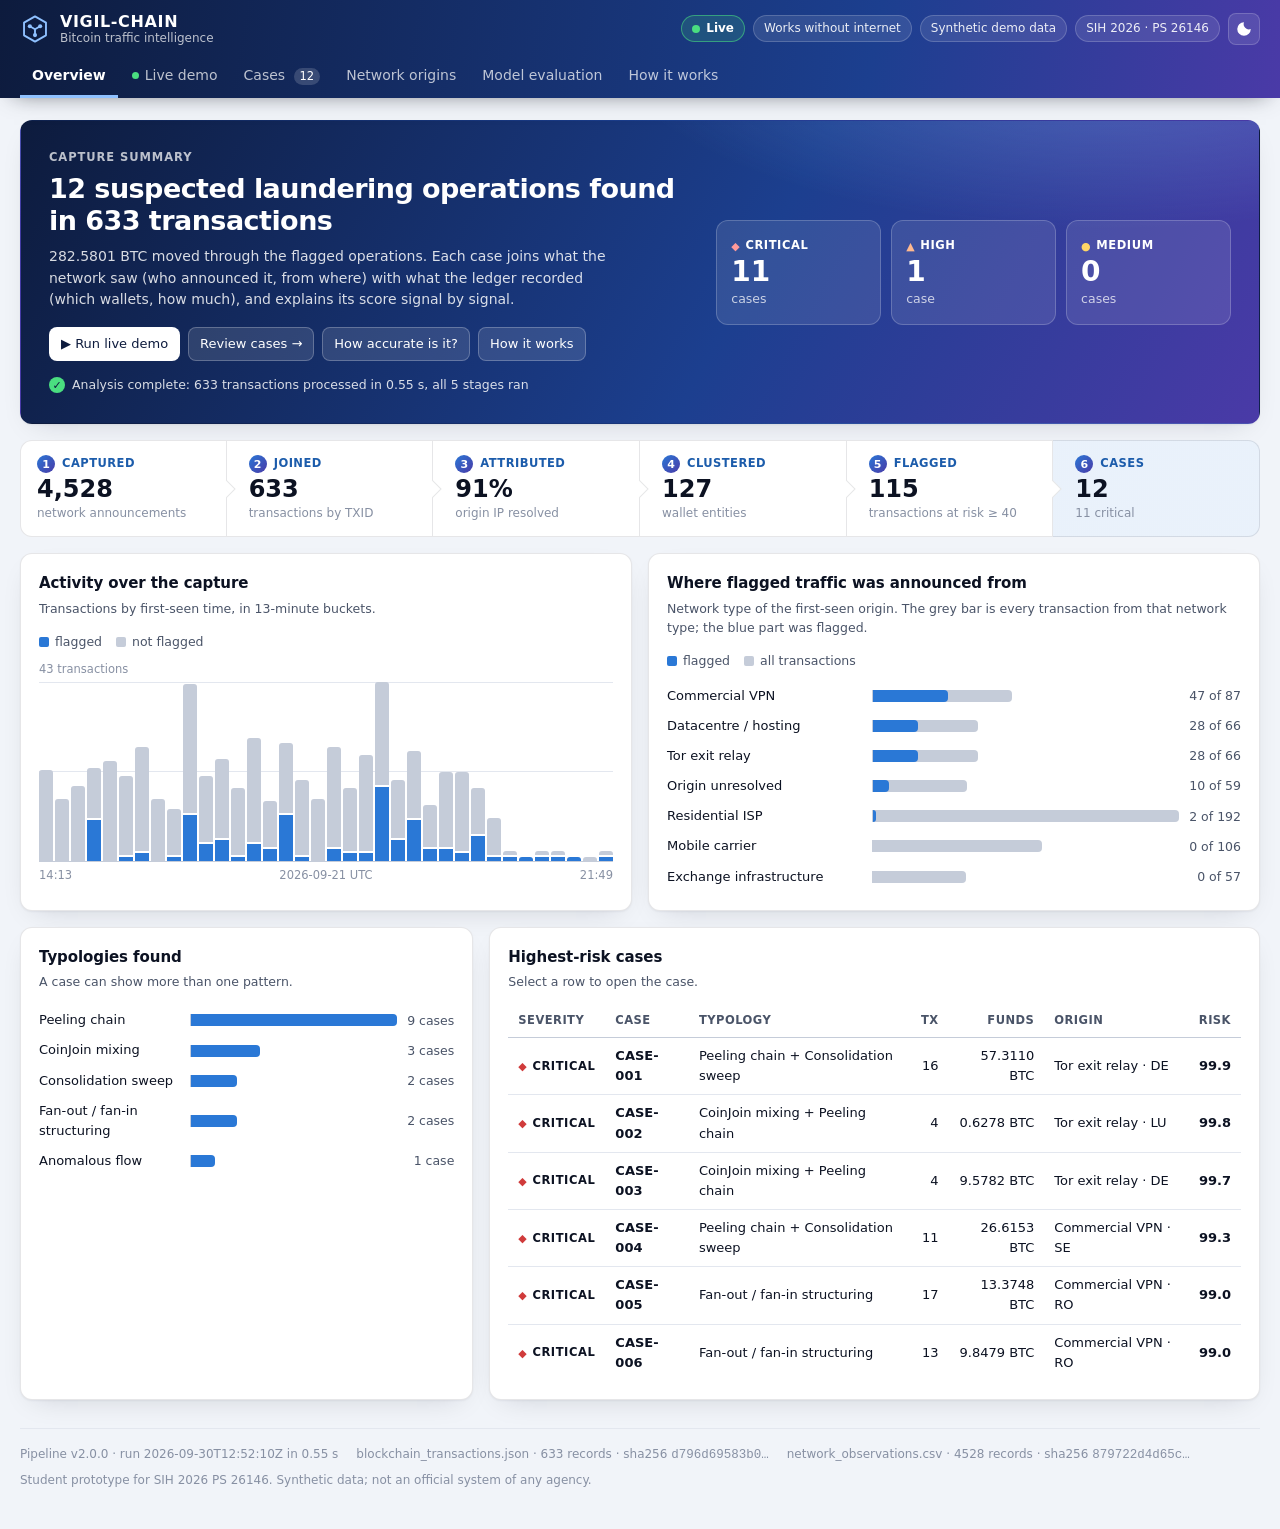
==== commit 902d2e4b: "feat: evaluate the blockchain-layer models on the real Elliptic dataset - python -m src.pipeline.ell" ====
--- a/index.html
+++ b/index.html
@@ -375,7 +375,7 @@
 <div id="tip" role="tooltip"></div>
 <div id="toast" role="status" aria-live="polite"></div>
 
-<script id="vigil-data" type="application/json">{"meta":{"pipeline_version":"2.0.0","generated_at":"2026-09-30T11:56:21Z","sources":[{"file":"blockchain_transactions.json","sha256":"d796d69583b01deb3c4e212cdde7cf290d0a3e132b9b77c4be2592409134ea8c","records":633},{"file":"network_observations.csv","sha256":"879722d4d65c0af12d8719b188f96443b9447466c5f455ec9842c51c08712200","records":4528}],"model":{"pipeline_version":"2.0.0","architecture":"GraphSAGE mean, 2 layers, hidden 24; logistic risk fusion","training_data":"simulated traffic (src/simulation/generator.py)","gnn_seeds":[101,102,103,104,105,106,107,108,109,110,111,112],"fusion_seeds":[201,202,203,204,205,206],"gnn_train_transactions":7663,"gnn_train_positives":1116,"gnn_final_loss":0.0682,"fusion_train_transactions":3677,"tx_features":["log_value","log_inputs","log_outputs","log_fee_rate","output_ratio","equal_out_frac","log_respend","log_next_spend","log_in_degree","log_out_degree"],"evidence":["gnn_prob","anomaly","origin_tor","origin_vpn","origin_hosting","origin_exchange","peel_chain","coinjoin","velocity","origin_burst"],"origin_signals":["lead_term","sensor_agreement","relay_ratio","single_announcer"],"origin_calibration_transactions":11340,"sha256":"b9aaf2003395007db2a25df01aa88be20819f304ea2742f08e9f9e74195f751e","file":"vigil_chain_v1.npz"},"geo_source":"bundled offline CIDR table","runtime_s":0.54},"summary":{"observations":4528,"transactions":633,"origin_attributed":574,"origin_unresolved":59,"unobserved_transactions":0,"uncorrelated_observations":0,"observed_txids":633,"wallet_addresses":1938,"origin_ips":128,"graph_nodes":2699,"graph_edges":3286,"flow_edges":709,"entities":127,"peel_chains":16,"coinjoin_transactions":3,"flagged_transactions":115,"cases":12,"cases_by_severity":{"CRITICAL":11,"HIGH":1,"MEDIUM":0},"transactions_by_severity":{"CRITICAL":79,"HIGH":26,"MEDIUM":10,"LOW":518},"capture_start":1790000023.3746,"capture_end":1790027351.3329},"cases":[{"risk_score":99.9,"mean_risk":99.6,"severity":"CRITICAL","typology":"Peeling chain + Consolidation sweep","typology_tags":["Peeling chain","Consolidation sweep"],"tx_count":16,"inflow_btc":57.31104796,"peel_hops":15,"peeled_btc":18.860457,"first_seen":1790013703.8377,"last_seen":1790027351.3329,"duration":"3 h 47 min","origins":[{"ip":"185.220.100.212","transactions":4,"country":"DE","asn":"AS205100","asn_org":"F3 Netze e.V. (Tor exit relays)","category":"tor_exit","category_label":"Tor exit relay","mean_confidence":1.0,"resolved":true},{"ip":"185.220.100.145","transactions":3,"country":"DE","asn":"AS205100","asn_org":"F3 Netze e.V. (Tor exit relays)","category":"tor_exit","category_label":"Tor exit relay","mean_confidence":1.0,"resolved":true},{"ip":"104.244.77.5","transactions":2,"country":"LU","asn":"AS53667","asn_org":"FranTech Solutions (Tor exit hosting)","category":"tor_exit","category_label":"Tor exit relay","mean_confidence":1.0,"resolved":true},{"ip":"185.220.101.243","transactions":2,"country":"DE","asn":"AS205100","asn_org":"F3 Netze e.V. (Tor exit relays)","category":"tor_exit","category_label":"Tor exit relay","mean_confidence":1.0,"resolved":true},{"ip":"185.220.101.58","transactions":2,"country":"DE","asn":"AS205100","asn_org":"F3 Netze e.V. (Tor exit relays)","category":"tor_exit","category_label":"Tor exit relay","mean_confidence":1.0,"resolved":true},{"ip":"185.220.101.32","transactions":1,"country":"DE","asn":"AS205100","asn_org":"F3 Netze e.V. (Tor exit relays)","category":"tor_exit","category_label":"Tor exit relay","mean_confidence":1.0,"resolved":true},{"ip":"159.65.137.48","transactions":1,"country":"US","asn":"AS14061","asn_org":"DigitalOcean LLC","category":"hosting","category_label":"Datacentre / hosting","mean_confidence":0.062,"resolved":false},{"ip":"159.65.242.168","transactions":1,"country":"US","asn":"AS14061","asn_org":"DigitalOcean LLC","category":"hosting","category_label":"Datacentre / hosting","mean_confidence":0.122,"resolved":false}],"entities":[{"entity_id":"ENTITY_029","addresses":8}],"terminal_outputs":[{"address":"bc1q3dp6eun560dd4q4a0tgeac5j0t0d7clg79u4gl","amount_btc":38.44994597,"status":"unspent at end of capture"},{"address":"bc1qz20gscpkdaejdk2ddlmm063uw0aafj4ztgwrfs","amount_btc":11.87803864,"status":"unspent at end of capture"},{"address":"bc1qktrhz3qcp6y87xajrqhzyt4fmvjggyjvaamjq4","amount_btc":1.84773859,"status":"unspent at end of capture"},{"address":"1rs4Mz3k4mFpExNJE2KE5iWdHCJTPqT77S","amount_btc":1.45433624,"status":"unspent at end of capture"},{"address":"bc1q0ykhwv68j6n7pwupuyl7z3urp9m9hpttrpcddp","amount_btc":1.25873349,"status":"unspent at end of capture"},{"address":"bc1qftqdg579vnaclm85q823wj4hwajkze9lm8k500","amount_btc":1.18321023,"status":"unspent at end of capture"}],"terminal_output_count":9,"factors":[{"key":"gnn_prob","factor":"Graph neural network: laundering-topology probability","value":0.9998,"shap_log_odds":6.2064,"share_pct":66.5,"impact":"+6.21"},{"key":"origin_tor","factor":"First-seen origin is a Tor exit relay","value":0.875,"shap_log_odds":1.7777,"share_pct":19.0,"impact":"+1.78"},{"key":"peel_chain","factor":"Member of a multi-hop peeling chain","value":0.9375,"shap_log_odds":0.6473,"share_pct":6.9,"impact":"+0.65"},{"key":"origin_exchange","factor":"Origin is not known exchange infrastructure","value":0.0,"shap_log_odds":0.374,"share_pct":4.0,"impact":"+0.37"},{"key":"origin_hosting","factor":"Origin is not a datacentre / hosting range","value":0.0,"shap_log_odds":0.2357,"share_pct":2.5,"impact":"+0.24"},{"key":"velocity","factor":"Funds re-spent within minutes","value":0.1496,"shap_log_odds":0.0893,"share_pct":1.0,"impact":"+0.09"},{"key":"origin_vpn","factor":"Origin is not a commercial VPN range","value":0.0,"shap_log_odds":-0.0657,"share_pct":0.0,"impact":"-0.07"},{"key":"origin_burst","factor":"Burst of transactions from the same origin IP","value":0.0781,"shap_log_odds":-0.0564,"share_pct":0.0,"impact":"-0.06"},{"key":"anomaly","factor":"Isolation Forest: statistical outlier score","value":0.4767,"shap_log_odds":0.0041,"share_pct":0.0,"impact":"+0.00"},{"key":"coinjoin","factor":"No equal-output mixing structure","value":0.0,"shap_log_odds":-0.0006,"share_pct":0.0,"impact":"-0.00"}],"base_value_log_odds":-2.9617,"gnn_drivers":[{"feature":"log_value","label":"transaction value","log_odds_drop":24.5},{"feature":"log_fee_rate","label":"fee relative to value","log_odds_drop":3.832},{"feature":"equal_out_frac","label":"share of equal-valued outputs","log_odds_drop":2.462},{"feature":"log_inputs","label":"number of inputs","log_odds_drop":2.005}],"transactions":[{"txid":"5086853436d2662e7927ef8c202b68a44d8d186d309f499a9af49bce17ed23ab","timestamp":1790013703.8377,"risk_score":99.9,"severity":"CRITICAL","bridge":false,"inputs":1,"outputs":2,"value_btc":57.31104796,"fee_btc":4.723e-05,"origin_ip":"185.220.100.212","origin_confidence":1.0,"origin_lead_ms":152.3,"origin_country":"DE","origin_category":"tor_exit","gnn_prob":0.999,"anomaly":0.5452,"evidence":[0.999,0.545,1.0,0.0,0.0,0.0,1.0,0.0,0.203,0.0],"shap":[6.2,0.056,2.062,-0.066,0.236,0.374,0.699,-0.001,0.05,-0.105]},{"txid":"23f64a203c50a56f08697bc044e0ebeaadaabe4139642956f994967cfeb510ae","timestamp":1790014182.1853,"risk_score":99.9,"severity":"CRITICAL","bridge":false,"inputs":1,"outputs":2,"value_btc":55.10277816,"fee_btc":3.991e-05,"origin_ip":"185.220.100.145","origin_confidence":1.0,"origin_lead_ms":225.8,"origin_country":"DE","origin_category":"tor_exit","gnn_prob":1.0,"anomaly":0.4555,"evidence":[1.0,0.456,1.0,0.0,0.0,0.0,1.0,0.0,0.205,0.25],"shap":[6.208,-0.012,2.062,-0.066,0.236,0.374,0.699,-0.001,0.048,0.051]},{"txid":"518ef981a1a078b919471bd850f654b214f3f44a69af2567be566adbb0acf796","timestamp":1790014657.0384,"risk_score":99.9,"severity":"CRITICAL","bridge":false,"inputs":1,"outputs":2,"value_btc":54.76305763,"fee_btc":2.457e-05,"origin_ip":"185.220.100.145","origin_confidence":1.0,"origin_lead_ms":30.5,"origin_country":"DE","origin_category":"tor_exit","gnn_prob":0.9995,"anomaly":0.489,"evidence":[1.0,0.489,1.0,0.0,0.0,0.0,1.0,0.0,0.205,0.25],"shap":[6.204,0.013,2.062,-0.066,0.236,0.374,0.699,-0.001,0.048,0.051]},{"txid":"28344ab92f6c081c6838a0e85b0bd55eca7b9230694b7e0f5808ffcbb54161e5","timestamp":1790015966.9666,"risk_score":99.9,"severity":"CRITICAL","bridge":false,"inputs":1,"outputs":2,"value_btc":53.14977923,"fee_btc":3.207e-05,"origin_ip":"185.220.101.243","origin_confidence":1.0,"origin_lead_ms":124.1,"origin_country":"DE","origin_category":"tor_exit","gnn_prob":1.0,"anomaly":0.4597,"evidence":[1.0,0.46,1.0,0.0,0.0,0.0,1.0,0.0,0.013,0.25],"shap":[6.208,-0.009,2.062,-0.066,0.236,0.374,0.699,-0.001,0.19,0.051]},{"txid":"25b7a5e8b311b9bc12cc63f6bad22895498eff75347e8d757992e1a0563504d6","timestamp":1790017264.9501,"risk_score":99.9,"severity":"CRITICAL","bridge":false,"inputs":1,"outputs":2,"value_btc":52.80638348,"fee_btc":3.534e-05,"origin_ip":"104.244.77.5","origin_confidence":1.0,"origin_lead_ms":50.3,"origin_country":"LU","origin_category":"tor_exit","gnn_prob":0.9998,"anomaly":0.4532,"evidence":[1.0,0.453,1.0,0.0,0.0,0.0,1.0,0.0,0.29,0.25],"shap":[6.206,-0.014,2.062,-0.066,0.236,0.374,0.699,-0.001,-0.015,0.051]},{"txid":"6dcf2b8ace75c39efae2158cfd775af1edd49e628ac17435aeb4d039f0df6bc5","timestamp":1790017636.0497,"risk_score":99.8,"severity":"CRITICAL","bridge":false,"inputs":1,"outputs":2,"value_btc":50.95860955,"fee_btc":7.89e-05,"origin_ip":"185.220.100.145","origin_confidence":1.0,"origin_lead_ms":60.7,"origin_country":"DE","origin_category":"tor_exit","gnn_prob":0.9999,"anomaly":0.4597,"evidence":[1.0,0.46,1.0,0.0,0.0,0.0,1.0,0.0,0.29,0.0],"shap":[6.207,-0.009,2.062,-0.066,0.236,0.374,0.699,-0.001,-0.015,-0.105]},{"txid":"d91f1d329f5650f03495177bb2925ad317ed3fcca639305650bbef8ceaa42c64","timestamp":1790018445.243,"risk_score":99.9,"severity":"CRITICAL","bridge":false,"inputs":1,"outputs":2,"value_btc":49.36112608,"fee_btc":4.714e-05,"origin_ip":"185.220.101.243","origin_confidence":1.0,"origin_lead_ms":104.2,"origin_country":"DE","origin_category":"tor_exit","gnn_prob":1.0,"anomaly":0.4571,"evidence":[1.0,0.457,1.0,0.0,0.0,0.0,1.0,0.0,0.067,0.25],"shap":[6.208,-0.011,2.062,-0.066,0.236,0.374,0.699,-0.001,0.15,0.051]},{"txid":"4d7cc88e32f06983dcae531465f669ad3ecc386136267162f1d5d9e2416314e3","timestamp":1790019339.0364,"risk_score":99.9,"severity":"CRITICAL","bridge":false,"inputs":1,"outputs":2,"value_btc":47.75657233,"fee_btc":3.386e-05,"origin_ip":"185.220.100.212","origin_confidence":1.0,"origin_lead_ms":119.6,"origin_country":"DE","origin_category":"tor_exit","gnn_prob":1.0,"anomaly":0.4517,"evidence":[1.0,0.452,1.0,0.0,0.0,0.0,1.0,0.0,0.051,0.0],"shap":[6.208,-0.015,2.062,-0.066,0.236,0.374,0.699,-0.001,0.162,-0.105]},{"txid":"7e76185efe159dfbce46edcc9704245ec91b3bc91f11cb27ebb5e9dc8849ff72","timestamp":1790020608.1686,"risk_score":99.9,"severity":"CRITICAL","bridge":false,"inputs":1,"outputs":2,"value_btc":47.20129211,"fee_btc":3.813e-05,"origin_ip":"104.244.77.5","origin_confidence":1.0,"origin_lead_ms":151.7,"origin_country":"LU","origin_category":"tor_exit","gnn_prob":1.0,"anomaly":0.4589,"evidence":[1.0,0.459,1.0,0.0,0.0,0.0,1.0,0.0,0.09,0.0],"shap":[6.208,-0.009,2.062,-0.066,0.236,0.374,0.699,-0.001,0.134,-0.105]},{"txid":"977972c07056f4ecc7df988cdd52c9bd36dd18c3d138c06eb625b8b0bbe25822","timestamp":1790021331.9619,"risk_score":99.9,"severity":"CRITICAL","bridge":false,"inputs":1,"outputs":2,"value_btc":45.91960955,"fee_btc":2.925e-05,"origin_ip":"185.220.100.212","origin_confidence":1.0,"origin_lead_ms":111.7,"origin_country":"DE","origin_category":"tor_exit","gnn_prob":1.0,"anomaly":0.4614,"evidence":[1.0,0.461,1.0,0.0,0.0,0.0,1.0,0.0,0.09,0.0],"shap":[6.208,-0.008,2.062,-0.066,0.236,0.374,0.699,-0.001,0.134,-0.105]},{"txid":"0181644f8e43108efe268636be2baef8525b37319f087bc537d1886d16736766","timestamp":1790022263.774,"risk_score":99.9,"severity":"CRITICAL","bridge":false,"inputs":1,"outputs":2,"value_btc":44.22193869,"fee_btc":3.738e-05,"origin_ip":"185.220.101.32","origin_confidence":1.0,"origin_lead_ms":48.4,"origin_country":"DE","origin_category":"tor_exit","gnn_prob":1.0,"anomaly":0.4591,"evidence":[1.0,0.459,1.0,0.0,0.0,0.0,1.0,0.0,0.045,0.0],"shap":[6.208,-0.009,2.062,-0.066,0.236,0.374,0.699,-0.001,0.167,-0.105]},{"txid":"63011880ce89835073d2d088638aa669cc2406a8d275cc5f7b0d48b5501c9315","timestamp":1790023392.2764,"risk_score":98.3,"severity":"CRITICAL","bridge":false,"inputs":1,"outputs":2,"value_btc":43.72032496,"fee_btc":6.087e-05,"origin_ip":"159.65.242.168","origin_confidence":0.122,"origin_lead_ms":105.8,"origin_country":"US","origin_category":"hosting","gnn_prob":1.0,"anomaly":0.4332,"evidence":[1.0,0.433,0.0,0.0,0.0,0.0,1.0,0.0,0.344,0.0],"shap":[6.208,-0.029,-0.216,-0.066,0.236,0.374,0.699,-0.001,-0.055,-0.105]},{"txid":"fe8893f7552ac0dc1b3bda728d6377111390fd2ae1c6f576c494faf20e1bfd29","timestamp":1790023712.4823,"risk_score":99.8,"severity":"CRITICAL","bridge":false,"inputs":1,"outputs":2,"value_btc":42.4615306,"fee_btc":5.429e-05,"origin_ip":"185.220.101.58","origin_confidence":1.0,"origin_lead_ms":75.2,"origin_country":"DE","origin_category":"tor_exit","gnn_prob":0.9996,"anomaly":0.4386,"evidence":[1.0,0.439,1.0,0.0,0.0,0.0,1.0,0.0,0.344,0.0],"shap":[6.205,-0.025,2.062,-0.066,0.236,0.374,0.699,-0.001,-0.055,-0.105]},{"txid":"71eb197de416ac762b0c39b9987e5d226fdb4691a7de47b523e0a8988a900483","timestamp":1790024460.306,"risk_score":99.9,"severity":"CRITICAL","bridge":false,"inputs":1,"outputs":2,"value_btc":41.00714007,"fee_btc":2.128e-05,"origin_ip":"185.220.101.58","origin_confidence":1.0,"origin_lead_ms":28.2,"origin_country":"DE","origin_category":"tor_exit","gnn_prob":0.9995,"anomaly":0.4699,"evidence":[0.999,0.47,1.0,0.0,0.0,0.0,1.0,0.0,0.083,0.0],"shap":[6.204,-0.001,2.062,-0.066,0.236,0.374,0.699,-0.001,0.139,-0.105]},{"txid":"c60b488b517d850bdc361b5f793b5eb76b6f5fe03e0d54932c131b28680fba01","timestamp":1790025241.417,"risk_score":99.9,"severity":"CRITICAL","bridge":false,"inputs":1,"outputs":2,"value_btc":39.63322097,"fee_btc":6.477e-05,"origin_ip":"185.220.100.212","origin_confidence":1.0,"origin_lead_ms":5.3,"origin_country":"DE","origin_category":"tor_exit","gnn_prob":0.9997,"anomaly":0.5217,"evidence":[1.0,0.522,1.0,0.0,0.0,0.0,1.0,0.0,0.074,0.0],"shap":[6.206,0.038,2.062,-0.066,0.236,0.374,0.699,-0.001,0.145,-0.105]},{"txid":"be1087c6fb367067f9a15657cd02582979a522468acb6855fc0ef38e4f965649","timestamp":1790027351.3329,"risk_score":97.5,"severity":"CRITICAL","bridge":false,"inputs":8,"outputs":1,"value_btc":11.87814779,"fee_btc":0.00010915,"origin_ip":"159.65.137.48","origin_confidence":0.062,"origin_lead_ms":43.5,"origin_country":"US","origin_category":"hosting","gnn_prob":0.9998,"anomaly":0.6142,"evidence":[1.0,0.614,0.0,0.0,0.0,0.0,0.0,0.0,0.0,0.0],"shap":[6.206,0.108,-0.216,-0.066,0.236,0.374,-0.13,-0.001,0.2,-0.105]}],"edges":[[0,1,55.10277816],[0,15,2.20822257],[1,2,54.76305763],[2,3,53.14977923],[2,15,1.61325383],[3,4,52.80638348],[4,5,50.95860955],[5,6,49.36112608],[5,15,1.59740457],[6,7,47.75657233],[6,15,1.60450661],[7,8,47.20129211],[8,9,45.91960955],[8,15,1.28164443],[9,10,44.22193869],[9,15,1.69764161],[10,11,43.72032496],[10,15,0.50157635],[11,12,42.4615306],[12,13,41.00714007],[13,14,39.63322097],[13,15,1.37389782]],"notes":"Investigative lead generated by VIGIL-CHAIN from traffic metadata. Origin attribution is a statistical estimate and the risk score is a model output: both direct further inquiry and must be corroborated before being relied on as evidence.","narrative":"16 linked transactions carrying 57.3110 BTC over 3 h 47 min. A 15-hop peeling chain splits off 18.8605 BTC in small outputs while forwarding the remainder each hop. Outputs from earlier hops are swept together into a single address. The origin was resolved to 6 IP addresses; most frequent is 185.220.100.212 (Tor exit relay, DE, AS205100) with mean attribution confidence 1.00. A Tor exit identifies the relay, not the sender. For 2 transactions the origin could not be resolved: only relays were seen announcing. Largest onward output: 38.4499 BTC at bc1q3dp6eun560dd4q4a0tgeac5j0t0d7clg79u4gl (unspent at end of capture).","case_id":"CASE-001","evidence_hash":"b1dc56eb3035bb2cd011c0f31fcda8b6e827d263b6736aef1815237dd692586c"},{"risk_score":99.8,"mean_risk":99.3,"severity":"CRITICAL","typology":"CoinJoin mixing + Peeling chain","typology_tags":["CoinJoin mixing","Peeling chain"],"tx_count":4,"inflow_btc":0.62784128,"peel_hops":3,"peeled_btc":0.01501841,"first_seen":1790005079.31,"last_seen":1790008023.654,"duration":"49 min 4 s","origins":[{"ip":"104.244.77.12","transactions":1,"country":"LU","asn":"AS53667","asn_org":"FranTech Solutions (Tor exit hosting)","category":"tor_exit","category_label":"Tor exit relay","mean_confidence":1.0,"resolved":true},{"ip":"185.220.101.243","transactions":1,"country":"DE","asn":"AS205100","asn_org":"F3 Netze e.V. (Tor exit relays)","category":"tor_exit","category_label":"Tor exit relay","mean_confidence":1.0,"resolved":true},{"ip":"185.220.101.58","transactions":1,"country":"DE","asn":"AS205100","asn_org":"F3 Netze e.V. (Tor exit relays)","category":"tor_exit","category_label":"Tor exit relay","mean_confidence":1.0,"resolved":true},{"ip":"73.107.13.85","transactions":1,"country":"US","asn":"AS7922","asn_org":"Comcast Cable","category":"residential","category_label":"Residential ISP","mean_confidence":0.227,"resolved":false}],"entities":[],"terminal_outputs":[{"address":"1qr9Yw991UJRK62hiASmGXffRXDM4gBDdC","amount_btc":0.1,"status":"unspent at end of capture"},{"address":"1j4nQTjmRnJwkxMnMYDWnu3N46faPxCKws","amount_btc":0.1,"status":"unspent at end of capture"},{"address":"bc1qyc6fgx36jq5uypcmhmxp7fxg7y6v7npnhnqm7p","amount_btc":0.1,"status":"unspent at end of capture"},{"address":"3zUK92AFnXYcZNUs9qRim4QdQmDGcUWYhD","amount_btc":0.1,"status":"unspent at end of capture"},{"address":"1Qe9jnfyQg7BM24RdFw54err7sYfStAtmQ","amount_btc":0.08488883,"status":"unspent at end of capture"},{"address":"bc1q7w082dkdsawtpnp5u5nmalr0hlzg5w29eegpq4","amount_btc":0.03393363,"status":"unspent at end of capture"}],"terminal_output_count":13,"factors":[{"key":"gnn_prob","factor":"Graph neural network: laundering-topology probability","value":0.9996,"shap_log_odds":6.2046,"share_pct":72.7,"impact":"+6.20"},{"key":"origin_tor","factor":"First-seen origin is a Tor exit relay","value":0.75,"shap_log_odds":1.4929,"share_pct":17.5,"impact":"+1.49"},{"key":"origin_exchange","factor":"Origin is not known exchange infrastructure","value":0.0,"shap_log_odds":0.374,"share_pct":4.4,"impact":"+0.37"},{"key":"origin_hosting","factor":"Origin is not a datacentre / hosting range","value":0.0,"shap_log_odds":0.2357,"share_pct":2.8,"impact":"+0.24"},{"key":"peel_chain","factor":"Not part of a multi-hop peeling chain","value":0.375,"shap_log_odds":0.1809,"share_pct":2.1,"impact":"+0.18"},{"key":"origin_burst","factor":"Burst of transactions from the same origin IP","value":0.0,"shap_log_odds":-0.1053,"share_pct":0.0,"impact":"-0.11"},{"key":"origin_vpn","factor":"Origin is not a commercial VPN range","value":0.0,"shap_log_odds":-0.0657,"share_pct":0.0,"impact":"-0.07"},{"key":"coinjoin","factor":"No equal-output mixing structure","value":0.125,"shap_log_odds":0.0294,"share_pct":0.3,"impact":"+0.03"},{"key":"velocity","factor":"Funds re-spent within minutes","value":0.2523,"shap_log_odds":0.0133,"share_pct":0.2,"impact":"+0.01"},{"key":"anomaly","factor":"Isolation Forest: statistical outlier score","value":0.4654,"shap_log_odds":-0.0045,"share_pct":0.0,"impact":"-0.00"}],"base_value_log_odds":-2.9617,"gnn_drivers":[{"feature":"output_ratio","label":"small-to-large output ratio","log_odds_drop":15.859},{"feature":"log_outputs","label":"number of outputs","log_odds_drop":10.128},{"feature":"log_fee_rate","label":"fee relative to value","log_odds_drop":8.069},{"feature":"log_inputs","label":"number of inputs","log_odds_drop":4.618}],"transactions":[{"txid":"719aa3f77beeb2599c7f328cf727cbee54fc082ee16712d5a6a836a35262e350","timestamp":1790005079.31,"risk_score":99.7,"severity":"CRITICAL","bridge":false,"inputs":5,"outputs":10,"value_btc":0.62784128,"fee_btc":7.551e-05,"origin_ip":"185.220.101.58","origin_confidence":1.0,"origin_lead_ms":166.9,"origin_country":"DE","origin_category":"tor_exit","gnn_prob":0.9997,"anomaly":0.6156,"evidence":[1.0,0.616,1.0,0.0,0.0,0.0,0.0,0.5,0.494,0.0],"shap":[6.206,0.109,2.062,-0.066,0.236,0.374,-0.13,0.119,-0.166,-0.105]},{"txid":"32c3d6cd427ac83b30755703a3ee752c7e5e488a68b0747fe81e45402e88a12b","timestamp":1790005290.9518,"risk_score":99.7,"severity":"CRITICAL","bridge":false,"inputs":1,"outputs":2,"value_btc":0.1,"fee_btc":3.303e-05,"origin_ip":"185.220.101.243","origin_confidence":1.0,"origin_lead_ms":61.1,"origin_country":"DE","origin_category":"tor_exit","gnn_prob":1.0,"anomaly":0.4146,"evidence":[1.0,0.415,1.0,0.0,0.0,0.0,0.5,0.0,0.494,0.0],"shap":[6.208,-0.043,2.062,-0.066,0.236,0.374,0.285,-0.001,-0.166,-0.105]},{"txid":"8d82c52a04eb792ab2108b6c603a020e37332d3e76b7bc01bafdef513b5def51","timestamp":1790006662.1077,"risk_score":99.8,"severity":"CRITICAL","bridge":false,"inputs":1,"outputs":2,"value_btc":0.09751875,"fee_btc":2.914e-05,"origin_ip":"104.244.77.12","origin_confidence":1.0,"origin_lead_ms":29.2,"origin_country":"LU","origin_category":"tor_exit","gnn_prob":1.0,"anomaly":0.3995,"evidence":[1.0,0.4,1.0,0.0,0.0,0.0,0.5,0.0,0.011,0.0],"shap":[6.208,-0.054,2.062,-0.066,0.236,0.374,0.285,-0.001,0.192,-0.105]},{"txid":"26ab0126eba0d9278b01f419f0b28e9ff0c4e5f83e564ecd54e2f5be1a6515a5","timestamp":1790008023.654,"risk_score":98.0,"severity":"CRITICAL","bridge":false,"inputs":1,"outputs":2,"value_btc":0.09359079,"fee_btc":3.059e-05,"origin_ip":"73.107.13.85","origin_confidence":0.227,"origin_lead_ms":171.7,"origin_country":"US","origin_category":"residential","gnn_prob":0.9985,"anomaly":0.4318,"evidence":[0.999,0.432,0.0,0.0,0.0,0.0,0.5,0.0,0.011,0.0],"shap":[6.197,-0.03,-0.216,-0.066,0.236,0.374,0.285,-0.001,0.192,-0.105]}],"edges":[[0,1,0.1],[1,2,0.09751875],[2,3,0.09359079]],"notes":"Investigative lead generated by VIGIL-CHAIN from traffic metadata. Origin attribution is a statistical estimate and the risk score is a model output: both direct further inquiry and must be corroborated before being relied on as evidence.","narrative":"4 linked transactions carrying 0.6278 BTC over 49 min 4 s. An equal-output mixing round breaks the link between senders and receivers. A 3-hop peeling chain splits off 0.0150 BTC in small outputs while forwarding the remainder each hop. The origin was resolved to 3 IP addresses; most frequent is 104.244.77.12 (Tor exit relay, LU, AS53667) with mean attribution confidence 1.00. A Tor exit identifies the relay, not the sender. For 1 transaction the origin could not be resolved: only relays were seen announcing. Largest onward output: 0.1000 BTC at 1qr9Yw991UJRK62hiASmGXffRXDM4gBDdC (unspent at end of capture).","case_id":"CASE-002","evidence_hash":"c210a95e7610272b299a33d0f936da33cfc56282099b4599e6368a7ac37a93ae"},{"risk_score":99.7,"mean_risk":98.9,"severity":"CRITICAL","typology":"CoinJoin mixing + Peeling chain","typology_tags":["CoinJoin mixing","Peeling chain"],"tx_count":4,"inflow_btc":9.57821374,"peel_hops":3,"peeled_btc":0.11935013,"first_seen":1790017363.3247,"last_seen":1790017667.2231,"duration":"5 min 4 s","origins":[{"ip":"185.220.100.212","transactions":2,"country":"DE","asn":"AS205100","asn_org":"F3 Netze e.V. (Tor exit relays)","category":"tor_exit","category_label":"Tor exit relay","mean_confidence":1.0,"resolved":true},{"ip":"104.244.77.5","transactions":1,"country":"LU","asn":"AS53667","asn_org":"FranTech Solutions (Tor exit hosting)","category":"tor_exit","category_label":"Tor exit relay","mean_confidence":1.0,"resolved":true},{"ip":"185.220.101.94","transactions":1,"country":"DE","asn":"AS205100","asn_org":"F3 Netze e.V. (Tor exit relays)","category":"tor_exit","category_label":"Tor exit relay","mean_confidence":0.396,"resolved":false}],"entities":[],"terminal_outputs":[{"address":"3fRXz29UwpuNVmaMc65Bvujr3oHK93vFzJ","amount_btc":1.0,"status":"unspent at end of capture"},{"address":"3eq8tPvVQo2BNdXyrCYgVwdxgD8ujBQWB7","amount_btc":1.0,"status":"unspent at end of capture"},{"address":"3N1Uziy2kcmGFMQLY1tn7vV6upoCzPDtim","amount_btc":1.0,"status":"unspent at end of capture"},{"address":"bc1qfwvgvjqxnhwz59gwmvqukpnqd0h4kzu6j3p4qa","amount_btc":1.0,"status":"unspent at end of capture"},{"address":"3hx4E4bCj8Fs5KvXPkCyb7FZz8ymXSTNJS","amount_btc":1.0,"status":"unspent at end of capture"},{"address":"1EU1UAeKD6jqyE3KiC1W5tgQpWEfbw5XsF","amount_btc":1.0,"status":"unspent at end of capture"}],"terminal_output_count":19,"factors":[{"key":"gnn_prob","factor":"Graph neural network: laundering-topology probability","value":0.9976,"shap_log_odds":6.1896,"share_pct":72.6,"impact":"+6.19"},{"key":"origin_tor","factor":"First-seen origin is a Tor exit relay","value":0.75,"shap_log_odds":1.4929,"share_pct":17.5,"impact":"+1.49"},{"key":"origin_exchange","factor":"Origin is not known exchange infrastructure","value":0.0,"shap_log_odds":0.374,"share_pct":4.4,"impact":"+0.37"},{"key":"velocity","factor":"Funds re-spent within minutes","value":0.7587,"shap_log_odds":-0.3618,"share_pct":0.0,"impact":"-0.36"},{"key":"origin_hosting","factor":"Origin is not a datacentre / hosting range","value":0.0,"shap_log_odds":0.2357,"share_pct":2.8,"impact":"+0.24"},{"key":"peel_chain","factor":"Not part of a multi-hop peeling chain","value":0.375,"shap_log_odds":0.1809,"share_pct":2.1,"impact":"+0.18"},{"key":"origin_vpn","factor":"Origin is not a commercial VPN range","value":0.0,"shap_log_odds":-0.0657,"share_pct":0.0,"impact":"-0.07"},{"key":"coinjoin","factor":"No equal-output mixing structure","value":0.125,"shap_log_odds":0.0294,"share_pct":0.3,"impact":"+0.03"},{"key":"origin_burst","factor":"Burst of transactions from the same origin IP","value":0.1875,"shap_log_odds":0.012,"share_pct":0.1,"impact":"+0.01"},{"key":"anomaly","factor":"Isolation Forest: statistical outlier score","value":0.4827,"shap_log_odds":0.0086,"share_pct":0.1,"impact":"+0.01"}],"base_value_log_odds":-2.9617,"gnn_drivers":[{"feature":"log_outputs","label":"number of outputs","log_odds_drop":9.512},{"feature":"output_ratio","label":"small-to-large output ratio","log_odds_drop":9.145},{"feature":"log_next_spend","label":"time until the outputs were re-spent","log_odds_drop":6.088},{"feature":"log_inputs","label":"number of inputs","log_odds_drop":4.494}],"transactions":[{"txid":"5f226cac64a95a374cea340303c574a86a9e8846690d05de0eee6d36273e05c1","timestamp":1790017363.3247,"risk_score":99.7,"severity":"CRITICAL","bridge":false,"inputs":8,"outputs":16,"value_btc":9.57821374,"fee_btc":0.00023939,"origin_ip":"185.220.100.212","origin_confidence":1.0,"origin_lead_ms":54.2,"origin_country":"DE","origin_category":"tor_exit","gnn_prob":1.0,"anomaly":0.6517,"evidence":[1.0,0.652,1.0,0.0,0.0,0.0,0.0,0.5,0.537,0.25],"shap":[6.208,0.136,2.062,-0.066,0.236,0.374,-0.13,0.119,-0.198,0.051]},{"txid":"4cd83a68305a3601e399d35a11efe9997ccfadd114af3639fc80e31306a4e730","timestamp":1790017549.8465,"risk_score":96.4,"severity":"CRITICAL","bridge":false,"inputs":1,"outputs":2,"value_btc":1.0,"fee_btc":2.207e-05,"origin_ip":"185.220.101.94","origin_confidence":0.396,"origin_lead_ms":102.8,"origin_country":"DE","origin_category":"tor_exit","gnn_prob":1.0,"anomaly":0.4116,"evidence":[1.0,0.412,0.0,0.0,0.0,0.0,0.5,0.0,0.852,0.0],"shap":[6.208,-0.045,-0.216,-0.066,0.236,0.374,0.285,-0.001,-0.431,-0.105]},{"txid":"8db5fb1fcc612ebb12ebcbda602f5175ca573c65e05eabf4e971dacac8ef6196","timestamp":1790017597.8511,"risk_score":99.7,"severity":"CRITICAL","bridge":false,"inputs":1,"outputs":2,"value_btc":0.9747925,"fee_btc":1.48e-05,"origin_ip":"104.244.77.5","origin_confidence":1.0,"origin_lead_ms":105.0,"origin_country":"LU","origin_category":"tor_exit","gnn_prob":1.0,"anomaly":0.4104,"evidence":[1.0,0.41,1.0,0.0,0.0,0.0,0.5,0.0,0.852,0.25],"shap":[6.208,-0.046,2.062,-0.066,0.236,0.374,0.285,-0.001,-0.431,0.051]},{"txid":"60047ffdff74d8a84ef00b2ff59d49252adc0bec62d9b535a360e646adfd7e88","timestamp":1790017667.2231,"risk_score":99.7,"severity":"CRITICAL","bridge":false,"inputs":1,"outputs":2,"value_btc":0.90344057,"fee_btc":5.952e-05,"origin_ip":"185.220.100.212","origin_confidence":1.0,"origin_lead_ms":189.7,"origin_country":"DE","origin_category":"tor_exit","gnn_prob":0.9903,"anomaly":0.4572,"evidence":[0.99,0.457,1.0,0.0,0.0,0.0,0.5,0.0,0.794,0.25],"shap":[6.134,-0.011,2.062,-0.066,0.236,0.374,0.285,-0.001,-0.388,0.051]}],"edges":[[0,1,1.0],[1,2,0.9747925],[2,3,0.90344057]],"notes":"Investigative lead generated by VIGIL-CHAIN from traffic metadata. Origin attribution is a statistical estimate and the risk score is a model output: both direct further inquiry and must be corroborated before being relied on as evidence.","narrative":"4 linked transactions carrying 9.5782 BTC over 5 min 4 s. An equal-output mixing round breaks the link between senders and receivers. A 3-hop peeling chain splits off 0.1194 BTC in small outputs while forwarding the remainder each hop. The origin was resolved to 2 IP addresses; most frequent is 185.220.100.212 (Tor exit relay, DE, AS205100) with mean attribution confidence 1.00. A Tor exit identifies the relay, not the sender. For 1 transaction the origin could not be resolved: only relays were seen announcing. Largest onward output: 1.0000 BTC at 3fRXz29UwpuNVmaMc65Bvujr3oHK93vFzJ (unspent at end of capture).","case_id":"CASE-003","evidence_hash":"1347be29cc5df87c0144ab7c50a9e7712bb918ed3c0723672cb04b9d23c97c1e"},{"risk_score":99.3,"mean_risk":99.0,"severity":"CRITICAL","typology":"Peeling chain + Consolidation sweep","typology_tags":["Peeling chain","Consolidation sweep"],"tx_count":11,"inflow_btc":26.61533359,"peel_hops":10,"peeled_btc":16.86238507,"first_seen":1790002442.0126,"last_seen":1790004501.3904,"duration":"34 min 19 s","origins":[{"ip":"193.32.126.246","transactions":10,"country":"SE","asn":"AS39351","asn_org":"31173 Services AB (commercial VPN)","category":"vpn","category_label":"Commercial VPN","mean_confidence":1.0,"resolved":true},{"ip":"49.38.153.62","transactions":1,"country":"IN","asn":"AS55836","asn_org":"Reliance Jio Infocomm","category":"residential","category_label":"Residential ISP","mean_confidence":0.137,"resolved":false}],"entities":[{"entity_id":"ENTITY_046","addresses":5}],"terminal_outputs":[{"address":"bc1qdg6z6dkf5jsakpdrwrcljtmmngya7s30du9ehn","amount_btc":9.75264542,"status":"unspent at end of capture"},{"address":"bc1q68pcwrasmhm030khteg3qnkvae3fn4kww0avh8","amount_btc":6.97316241,"status":"unspent at end of capture"},{"address":"bc1q9589llhr5kkm8hhc7kh3gpjta9txj0v4mvmluc","amount_btc":2.79584036,"status":"unspent at end of capture"},{"address":"bc1qv943eaekxv78llfakph4a2eqzgxyy54pd84g4u","amount_btc":2.64165933,"status":"unspent at end of capture"},{"address":"bc1q5vmr4q73zpdarmhpzyky7g68qzzwdlmryw3cwk","amount_btc":2.08251933,"status":"unspent at end of capture"},{"address":"bc1qmvscg9tjwaxz9m53lttkdl0adh2ap2xmf3l5ws","amount_btc":1.63554895,"status":"unspent at end of capture"}],"terminal_output_count":7,"factors":[{"key":"gnn_prob","factor":"Graph neural network: laundering-topology probability","value":0.9929,"shap_log_odds":6.1539,"share_pct":74.5,"impact":"+6.15"},{"key":"origin_vpn","factor":"First-seen origin is a commercial VPN range","value":0.9091,"shap_log_odds":0.5976,"share_pct":7.2,"impact":"+0.60"},{"key":"peel_chain","factor":"Member of a multi-hop peeling chain","value":0.7862,"shap_log_odds":0.5219,"share_pct":6.3,"impact":"+0.52"},{"key":"velocity","factor":"Funds re-spent within minutes","value":0.8238,"shap_log_odds":-0.4101,"share_pct":0.0,"impact":"-0.41"},{"key":"origin_exchange","factor":"Origin is not known exchange infrastructure","value":0.0,"shap_log_odds":0.374,"share_pct":4.5,"impact":"+0.37"},{"key":"origin_burst","factor":"Burst of transactions from the same origin IP","value":0.755,"shap_log_odds":0.3673,"share_pct":4.4,"impact":"+0.37"},{"key":"origin_hosting","factor":"Origin is not a datacentre / hosting range","value":0.0,"shap_log_odds":0.2357,"share_pct":2.9,"impact":"+0.24"},{"key":"origin_tor","factor":"Origin is not a Tor exit relay","value":0.0,"shap_log_odds":-0.2156,"share_pct":0.0,"impact":"-0.22"},{"key":"anomaly","factor":"Isolation Forest: statistical outlier score","value":0.4909,"shap_log_odds":0.0147,"share_pct":0.2,"impact":"+0.01"},{"key":"coinjoin","factor":"No equal-output mixing structure","value":0.0,"shap_log_odds":-0.0006,"share_pct":0.0,"impact":"-0.00"}],"base_value_log_odds":-2.9617,"gnn_drivers":[{"feature":"log_value","label":"transaction value","log_odds_drop":16.873},{"feature":"log_next_spend","label":"time until the outputs were re-spent","log_odds_drop":6.635},{"feature":"equal_out_frac","label":"share of equal-valued outputs","log_odds_drop":1.79},{"feature":"log_in_degree","label":"number of funding transactions","log_odds_drop":1.141}],"transactions":[{"txid":"91e8855d98be81712985989ec478b0ce1d4331914c6f5437d58a795106688161","timestamp":1790002442.0126,"risk_score":99.1,"severity":"CRITICAL","bridge":false,"inputs":1,"outputs":2,"value_btc":26.61533359,"fee_btc":3.104e-05,"origin_ip":"193.32.126.246","origin_confidence":1.0,"origin_lead_ms":70.8,"origin_country":"SE","origin_category":"vpn","gnn_prob":0.9758,"anomaly":0.5165,"evidence":[0.976,0.516,0.0,1.0,0.0,0.0,0.865,0.0,0.814,0.83],"shap":[6.024,0.034,-0.216,0.664,0.236,0.374,0.587,-0.001,-0.402,0.415]},{"txid":"be2530098b046c5ad368a3eba8d2ebea4c79755389a55b8ca03f1c4fd5d1eb80","timestamp":1790002503.9332,"risk_score":99.2,"severity":"CRITICAL","bridge":false,"inputs":1,"outputs":2,"value_btc":23.81946219,"fee_btc":2.552e-05,"origin_ip":"193.32.126.246","origin_confidence":1.0,"origin_lead_ms":67.9,"origin_country":"SE","origin_category":"vpn","gnn_prob":0.9975,"anomaly":0.4931,"evidence":[0.997,0.493,0.0,1.0,0.0,0.0,0.865,0.0,0.953,0.83],"shap":[6.189,0.016,-0.216,0.664,0.236,0.374,0.587,-0.001,-0.506,0.415]},{"txid":"08315dd3a4a709bd0c478c81a9710ec8b21e92453e7d0aa5d4d661ff88f5cac9","timestamp":1790002518.42,"risk_score":99.1,"severity":"CRITICAL","bridge":false,"inputs":1,"outputs":2,"value_btc":21.32498934,"fee_btc":3.899e-05,"origin_ip":"193.32.126.246","origin_confidence":1.0,"origin_lead_ms":67.1,"origin_country":"SE","origin_category":"vpn","gnn_prob":0.991,"anomaly":0.4737,"evidence":[0.991,0.474,0.0,1.0,0.0,0.0,0.865,0.0,0.953,0.83],"shap":[6.14,0.002,-0.216,0.664,0.236,0.374,0.587,-0.001,-0.506,0.415]},{"txid":"3b60fced9e62e238eeaee2d5929de6ea70c704d476f46a914460f8c971f6b8e3","timestamp":1790002533.9447,"risk_score":98.9,"severity":"CRITICAL","bridge":false,"inputs":1,"outputs":2,"value_btc":18.68329102,"fee_btc":6.427e-05,"origin_ip":"193.32.126.246","origin_confidence":1.0,"origin_lead_ms":127.6,"origin_country":"SE","origin_category":"vpn","gnn_prob":0.9601,"anomaly":0.4715,"evidence":[0.96,0.471,0.0,1.0,0.0,0.0,0.865,0.0,0.952,0.83],"shap":[5.905,0.0,-0.216,0.664,0.236,0.374,0.587,-0.001,-0.505,0.415]},{"txid":"ac0cfda561e6e124ebc6d7e47be36252620a1ca3eb1df07dccb2ebfa233c1e8d","timestamp":1790002548.6483,"risk_score":99.2,"severity":"CRITICAL","bridge":false,"inputs":1,"outputs":2,"value_btc":16.60070742,"fee_btc":1.611e-05,"origin_ip":"193.32.126.246","origin_confidence":1.0,"origin_lead_ms":192.4,"origin_country":"SE","origin_category":"vpn","gnn_prob":0.9982,"anomaly":0.4718,"evidence":[0.998,0.472,0.0,1.0,0.0,0.0,0.865,0.0,0.952,0.83],"shap":[6.194,0.0,-0.216,0.664,0.236,0.374,0.587,-0.001,-0.505,0.415]},{"txid":"715b9ad4203d1bf93af5768c0818ced9859d7b43f67eb60c69b032353c1eb59c","timestamp":1790002578.0926,"risk_score":99.2,"severity":"CRITICAL","bridge":false,"inputs":1,"outputs":2,"value_btc":14.96514236,"fee_btc":1.643e-05,"origin_ip":"193.32.126.246","origin_confidence":1.0,"origin_lead_ms":182.3,"origin_country":"SE","origin_category":"vpn","gnn_prob":0.9999,"anomaly":0.4733,"evidence":[1.0,0.473,0.0,1.0,0.0,0.0,0.865,0.0,0.907,0.83],"shap":[6.207,0.001,-0.216,0.664,0.236,0.374,0.587,-0.001,-0.471,0.415]},{"txid":"b9244f1fcba3dd7a2e9e559a248de1b0965a8779aa965c9df155a7c6dcea5e0f","timestamp":1790002645.4575,"risk_score":99.3,"severity":"CRITICAL","bridge":false,"inputs":1,"outputs":2,"value_btc":13.94939915,"fee_btc":1.779e-05,"origin_ip":"193.32.126.246","origin_confidence":1.0,"origin_lead_ms":64.5,"origin_country":"SE","origin_category":"vpn","gnn_prob":1.0,"anomaly":0.4592,"evidence":[1.0,0.459,0.0,1.0,0.0,0.0,0.865,0.0,0.799,0.83],"shap":[6.208,-0.009,-0.216,0.664,0.236,0.374,0.587,-0.001,-0.392,0.415]},{"txid":"e8ceafeac143a2d9828237c858d80198738ed317b650dc6e986a028e518b8599","timestamp":1790002725.0633,"risk_score":99.2,"severity":"CRITICAL","bridge":false,"inputs":1,"outputs":2,"value_btc":11.88137153,"fee_btc":3.79e-05,"origin_ip":"193.32.126.246","origin_confidence":1.0,"origin_lead_ms":65.2,"origin_country":"SE","origin_category":"vpn","gnn_prob":1.0,"anomaly":0.4974,"evidence":[1.0,0.497,0.0,1.0,0.0,0.0,0.865,0.0,0.959,0.83],"shap":[6.208,0.02,-0.216,0.664,0.236,0.374,0.587,-0.001,-0.51,0.415]},{"txid":"14dcd18659ccd7778ce3a87061368036d6ac260bf74d9421533d9f91e5427da9","timestamp":1790002737.7544,"risk_score":99.2,"severity":"CRITICAL","bridge":false,"inputs":1,"outputs":2,"value_btc":11.39943701,"fee_btc":2.708e-05,"origin_ip":"193.32.126.246","origin_confidence":1.0,"origin_lead_ms":54.7,"origin_country":"SE","origin_category":"vpn","gnn_prob":1.0,"anomaly":0.4771,"evidence":[1.0,0.477,0.0,1.0,0.0,0.0,0.865,0.0,0.959,0.83],"shap":[6.208,0.004,-0.216,0.664,0.236,0.374,0.587,-0.001,-0.51,0.415]},{"txid":"43852beb9eec5720d9cd0ab1f12a314d742cf5fa64794a523e356c378766abfd","timestamp":1790002799.8094,"risk_score":99.3,"severity":"CRITICAL","bridge":false,"inputs":1,"outputs":2,"value_btc":10.48621554,"fee_btc":2.797e-05,"origin_ip":"193.32.126.246","origin_confidence":1.0,"origin_lead_ms":108.8,"origin_country":"SE","origin_category":"vpn","gnn_prob":0.9994,"anomaly":0.4902,"evidence":[0.999,0.49,0.0,1.0,0.0,0.0,0.865,0.0,0.813,0.83],"shap":[6.203,0.014,-0.216,0.664,0.236,0.374,0.587,-0.001,-0.402,0.415]},{"txid":"18168df7e5aeb1f676280f473cc59aca22e346885ea940955a697100ea281a6f","timestamp":1790004501.3904,"risk_score":97.4,"severity":"CRITICAL","bridge":false,"inputs":5,"outputs":1,"value_btc":6.97327495,"fee_btc":0.00011254,"origin_ip":"49.38.153.62","origin_confidence":0.137,"origin_lead_ms":11.8,"origin_country":"IN","origin_category":"residential","gnn_prob":0.9998,"anomaly":0.5759,"evidence":[1.0,0.576,0.0,0.0,0.0,0.0,0.0,0.0,0.003,0.0],"shap":[6.206,0.079,-0.216,-0.066,0.236,0.374,-0.13,-0.001,0.198,-0.105]}],"edges":[[0,1,23.81946219],[1,2,21.32498934],[1,10,2.49444733],[2,3,18.68329102],[3,4,16.60070742],[4,5,14.96514236],[5,6,13.94939915],[5,10,1.01572678],[6,7,11.88137153],[6,10,2.06800983],[7,8,11.39943701],[7,10,0.48189662],[8,9,10.48621554],[8,10,0.91319439]],"notes":"Investigative lead generated by VIGIL-CHAIN from traffic metadata. Origin attribution is a statistical estimate and the risk score is a model output: both direct further inquiry and must be corroborated before being relied on as evidence.","narrative":"11 linked transactions carrying 26.6153 BTC over 34 min 19 s. A 10-hop peeling chain splits off 16.8624 BTC in small outputs while forwarding the remainder each hop. Outputs from earlier hops are swept together into a single address. The origin was resolved to 1 IP address; most frequent is 193.32.126.246 (Commercial VPN, SE, AS39351) with mean attribution confidence 1.00. For 1 transaction the origin could not be resolved: only relays were seen announcing. Largest onward output: 9.7526 BTC at bc1qdg6z6dkf5jsakpdrwrcljtmmngya7s30du9ehn (unspent at end of capture).","case_id":"CASE-004","evidence_hash":"9649f07e6b47ab1e0a1cf40f0adb0df728c9171fe87c56677a88d78412b8a426"},{"risk_score":99.0,"mean_risk":97.6,"severity":"CRITICAL","typology":"Fan-out / fan-in structuring","typology_tags":["Fan-out / fan-in structuring"],"tx_count":17,"inflow_btc":13.37477359,"peel_hops":0,"peeled_btc":0,"first_seen":1790007620.2875,"last_seen":1790012290.97,"duration":"1 h 17 min","origins":[{"ip":"146.70.155.18","transactions":14,"country":"RO","asn":"AS9009","asn_org":"M247 Europe (commercial VPN hosting)","category":"vpn","category_label":"Commercial VPN","mean_confidence":1.0,"resolved":true},{"ip":"159.65.70.144","transactions":1,"country":"US","asn":"AS14061","asn_org":"DigitalOcean LLC","category":"hosting","category_label":"Datacentre / hosting","mean_confidence":0.708,"resolved":true},{"ip":"49.38.153.62","transactions":1,"country":"IN","asn":"AS55836","asn_org":"Reliance Jio Infocomm","category":"residential","category_label":"Residential ISP","mean_confidence":0.148,"resolved":false},{"ip":"91.27.43.83","transactions":1,"country":"DE","asn":"AS3320","asn_org":"Deutsche Telekom","category":"residential","category_label":"Residential ISP","mean_confidence":0.08,"resolved":false}],"entities":[{"entity_id":"ENTITY_031","addresses":7},{"entity_id":"ENTITY_032","addresses":7}],"terminal_outputs":[{"address":"3b7Pkwrhgb1YZAW6DP1rAqzuRgsE5t5QHm","amount_btc":6.74899214,"status":"unspent at end of capture"},{"address":"1kK6F42YwyMi9irK1u7SZMLEySnwCwKTXu","amount_btc":6.62520002,"status":"unspent at end of capture"}],"terminal_output_count":2,"factors":[{"key":"gnn_prob","factor":"Graph neural network: laundering-topology probability","value":1.0,"shap_log_odds":6.2079,"share_pct":82.4,"impact":"+6.21"},{"key":"origin_vpn","factor":"First-seen origin is a commercial VPN range","value":0.8235,"shap_log_odds":0.5352,"share_pct":7.1,"impact":"+0.54"},{"key":"origin_exchange","factor":"Origin is not known exchange infrastructure","value":0.0,"shap_log_odds":0.374,"share_pct":5.0,"impact":"+0.37"},{"key":"origin_tor","factor":"Origin is not a Tor exit relay","value":0.0,"shap_log_odds":-0.2156,"share_pct":0.0,"impact":"-0.22"},{"key":"velocity","factor":"Funds re-spent within minutes","value":0.0653,"shap_log_odds":0.1518,"share_pct":2.0,"impact":"+0.15"},{"key":"origin_burst","factor":"Burst of transactions from the same origin IP","value":0.3963,"shap_log_odds":0.1428,"share_pct":1.9,"impact":"+0.14"},{"key":"peel_chain","factor":"Not part of a multi-hop peeling chain","value":0.0,"shap_log_odds":-0.1301,"share_pct":0.0,"impact":"-0.13"},{"key":"origin_hosting","factor":"Origin is not a datacentre / hosting range","value":0.0588,"shap_log_odds":0.1001,"share_pct":1.3,"impact":"+0.10"},{"key":"anomaly","factor":"Isolation Forest: statistical outlier score","value":0.4948,"shap_log_odds":0.0177,"share_pct":0.2,"impact":"+0.02"},{"key":"coinjoin","factor":"No equal-output mixing structure","value":0.0,"shap_log_odds":-0.0006,"share_pct":0.0,"impact":"-0.00"}],"base_value_log_odds":-2.9617,"gnn_drivers":[{"feature":"equal_out_frac","label":"share of equal-valued outputs","log_odds_drop":17.102},{"feature":"log_outputs","label":"number of outputs","log_odds_drop":9.599},{"feature":"log_in_degree","label":"number of funding transactions","log_odds_drop":6.295},{"feature":"log_out_degree","label":"number of spending transactions","log_odds_drop":6.123}],"transactions":[{"txid":"87b7d14b3117aa4c7b8e68aea049c6630a79a06afdc141cd1864470b71a3a09c","timestamp":1790007620.2875,"risk_score":98.6,"severity":"CRITICAL","bridge":false,"inputs":1,"outputs":14,"value_btc":13.37477359,"fee_btc":0.00018042,"origin_ip":"146.70.155.18","origin_confidence":1.0,"origin_lead_ms":105.7,"origin_country":"RO","origin_category":"vpn","gnn_prob":0.9998,"anomaly":0.6686,"evidence":[1.0,0.669,0.0,1.0,0.0,0.0,0.0,0.0,0.195,0.0],"shap":[6.207,0.149,-0.216,0.664,0.236,0.374,-0.13,-0.001,0.056,-0.105]},{"txid":"8476ad4cb6bd39f503349835f1a4556168bd834c664e6a4d048da78bb7801455","timestamp":1790008110.8726,"risk_score":96.8,"severity":"CRITICAL","bridge":false,"inputs":1,"outputs":1,"value_btc":0.90480229,"fee_btc":9.67e-06,"origin_ip":"91.27.43.83","origin_confidence":0.08,"origin_lead_ms":31.4,"origin_country":"DE","origin_category":"residential","gnn_prob":1.0,"anomaly":0.4826,"evidence":[1.0,0.483,0.0,0.0,0.0,0.0,0.0,0.0,0.195,0.0],"shap":[6.208,0.008,-0.216,-0.066,0.236,0.374,-0.13,-0.001,0.056,-0.105]},{"txid":"ba79c05ae72c9248ae601be75184ddcb6b2ebae419a0549c05bc14f6b59b3468","timestamp":1790008555.1735,"risk_score":99.0,"severity":"CRITICAL","bridge":false,"inputs":1,"outputs":1,"value_btc":0.86289047,"fee_btc":6.14e-06,"origin_ip":"146.70.155.18","origin_confidence":1.0,"origin_lead_ms":18.9,"origin_country":"RO","origin_category":"vpn","gnn_prob":1.0,"anomaly":0.4873,"evidence":[1.0,0.487,0.0,1.0,0.0,0.0,0.0,0.0,0.044,0.58],"shap":[6.208,0.012,-0.216,0.664,0.236,0.374,-0.13,-0.001,0.167,0.258]},{"txid":"59b2d4abd0bacd896ff99b7d549a06a7b02c7e4ccbc9272e4d83c3ddb7d7a570","timestamp":1790008728.584,"risk_score":99.0,"severity":"CRITICAL","bridge":false,"inputs":1,"outputs":1,"value_btc":1.05021591,"fee_btc":3.18e-05,"origin_ip":"146.70.155.18","origin_confidence":1.0,"origin_lead_ms":107.0,"origin_country":"RO","origin_category":"vpn","gnn_prob":1.0,"anomaly":0.4578,"evidence":[1.0,0.458,0.0,1.0,0.0,0.0,0.0,0.0,0.025,0.58],"shap":[6.208,-0.01,-0.216,0.664,0.236,0.374,-0.13,-0.001,0.182,0.258]},{"txid":"916be0bef436c759b2402e015525b1d43054af858781e528cc0030f5e0ccfa46","timestamp":1790008736.9575,"risk_score":99.0,"severity":"CRITICAL","bridge":false,"inputs":1,"outputs":1,"value_btc":0.93540877,"fee_btc":2.802e-05,"origin_ip":"146.70.155.18","origin_confidence":1.0,"origin_lead_ms":60.8,"origin_country":"RO","origin_category":"vpn","gnn_prob":1.0,"anomaly":0.4615,"evidence":[1.0,0.462,0.0,1.0,0.0,0.0,0.0,0.0,0.024,0.58],"shap":[6.208,-0.007,-0.216,0.664,0.236,0.374,-0.13,-0.001,0.182,0.258]},{"txid":"9d43c443ddbba3630e1f55de0777b99ef7aa0679726ea6eaceb99ff0928b25a5","timestamp":1790008789.5673,"risk_score":99.0,"severity":"CRITICAL","bridge":false,"inputs":1,"outputs":1,"value_btc":0.8611136,"fee_btc":2.085e-05,"origin_ip":"146.70.155.18","origin_confidence":1.0,"origin_lead_ms":38.5,"origin_country":"RO","origin_category":"vpn","gnn_prob":1.0,"anomaly":0.4656,"evidence":[1.0,0.466,0.0,1.0,0.0,0.0,0.0,0.0,0.02,0.58],"shap":[6.208,-0.004,-0.216,0.664,0.236,0.374,-0.13,-0.001,0.185,0.258]},{"txid":"099fa0bedace88a4975f3e000e8958cb7c7a041cc8e25a6dbbc4e60880f67770","timestamp":1790008799.9327,"risk_score":99.0,"severity":"CRITICAL","bridge":false,"inputs":1,"outputs":1,"value_btc":0.9147251,"fee_btc":5.27e-06,"origin_ip":"146.70.155.18","origin_confidence":1.0,"origin_lead_ms":104.1,"origin_country":"RO","origin_category":"vpn","gnn_prob":1.0,"anomaly":0.4842,"evidence":[1.0,0.484,0.0,1.0,0.0,0.0,0.0,0.0,0.02,0.58],"shap":[6.208,0.01,-0.216,0.664,0.236,0.374,-0.13,-0.001,0.186,0.258]},{"txid":"1372eca9619d8bf8afba06fd47824cc7ed7f46d0d8ee16566d1d1f7cb43daa30","timestamp":1790009443.8804,"risk_score":98.9,"severity":"CRITICAL","bridge":false,"inputs":1,"outputs":1,"value_btc":0.93915335,"fee_btc":2.362e-05,"origin_ip":"146.70.155.18","origin_confidence":1.0,"origin_lead_ms":87.2,"origin_country":"RO","origin_category":"vpn","gnn_prob":1.0,"anomaly":0.4585,"evidence":[1.0,0.459,0.0,1.0,0.0,0.0,0.0,0.0,0.002,0.396],"shap":[6.208,-0.01,-0.216,0.664,0.236,0.374,-0.13,-0.001,0.198,0.143]},{"txid":"05003becbe0007fa8b909e913f027b3042e009020ad2a32e8b620fe2a1833015","timestamp":1790009908.6097,"risk_score":99.0,"severity":"CRITICAL","bridge":false,"inputs":1,"outputs":1,"value_btc":1.10664334,"fee_btc":1.432e-05,"origin_ip":"146.70.155.18","origin_confidence":1.0,"origin_lead_ms":90.4,"origin_country":"RO","origin_category":"vpn","gnn_prob":1.0,"anomaly":0.4651,"evidence":[1.0,0.465,0.0,1.0,0.0,0.0,0.0,0.0,0.0,0.5],"shap":[6.208,-0.005,-0.216,0.664,0.236,0.374,-0.13,-0.001,0.2,0.208]},{"txid":"f354197441835e248d6b1496fc2c2b4b6c4d6707bada6660adb80864309aaed8","timestamp":1790009916.7226,"risk_score":99.0,"severity":"CRITICAL","bridge":false,"inputs":1,"outputs":1,"value_btc":0.98692459,"fee_btc":4.614e-05,"origin_ip":"146.70.155.18","origin_confidence":1.0,"origin_lead_ms":61.4,"origin_country":"RO","origin_category":"vpn","gnn_prob":1.0,"anomaly":0.4592,"evidence":[1.0,0.459,0.0,1.0,0.0,0.0,0.0,0.0,0.001,0.5],"shap":[6.208,-0.009,-0.216,0.664,0.236,0.374,-0.13,-0.001,0.199,0.208]},{"txid":"978bfeb52892a052d3eef1b12cbd22f614ae513919bf4a6a95cc4f4e969ee9d9","timestamp":1790009979.3205,"risk_score":79.9,"severity":"HIGH","bridge":false,"inputs":1,"outputs":1,"value_btc":0.90039109,"fee_btc":1.886e-05,"origin_ip":"159.65.70.144","origin_confidence":0.708,"origin_lead_ms":47.4,"origin_country":"US","origin_category":"hosting","gnn_prob":1.0,"anomaly":0.459,"evidence":[1.0,0.459,0.0,0.0,1.0,0.0,0.0,0.0,0.001,0.25],"shap":[6.208,-0.009,-0.216,-0.066,-2.069,0.374,-0.13,-0.001,0.199,0.051]},{"txid":"dec3a893eb5c00d0d915b958655d8893c14f0d6cd68906429c043c877f46c71e","timestamp":1790010105.423,"risk_score":98.9,"severity":"CRITICAL","bridge":false,"inputs":1,"outputs":1,"value_btc":1.09123032,"fee_btc":2.117e-05,"origin_ip":"146.70.155.18","origin_confidence":1.0,"origin_lead_ms":85.9,"origin_country":"RO","origin_category":"vpn","gnn_prob":1.0,"anomaly":0.4601,"evidence":[1.0,0.46,0.0,1.0,0.0,0.0,0.0,0.0,0.001,0.396],"shap":[6.208,-0.009,-0.216,0.664,0.236,0.374,-0.13,-0.001,0.2,0.143]},{"txid":"030787a123238c8d9bb310e2f821fb7501087f1fdae5eb4340dc8358af23eb66","timestamp":1790011195.3295,"risk_score":97.4,"severity":"CRITICAL","bridge":false,"inputs":1,"outputs":1,"value_btc":0.88097056,"fee_btc":1.678e-05,"origin_ip":"49.38.153.62","origin_confidence":0.148,"origin_lead_ms":18.3,"origin_country":"IN","origin_category":"residential","gnn_prob":1.0,"anomaly":0.4677,"evidence":[1.0,0.468,0.0,0.0,0.0,0.0,0.0,0.0,0.075,0.25],"shap":[6.208,-0.003,-0.216,-0.066,0.236,0.374,-0.13,-0.001,0.144,0.051]},{"txid":"0b58ae657ff7f5cde9f78787e0819fbed0f1a775f4432a55614760c046f524f6","timestamp":1790011258.0008,"risk_score":98.7,"severity":"CRITICAL","bridge":false,"inputs":1,"outputs":1,"value_btc":1.02927614,"fee_btc":8.43e-06,"origin_ip":"146.70.155.18","origin_confidence":1.0,"origin_lead_ms":16.1,"origin_country":"RO","origin_category":"vpn","gnn_prob":1.0,"anomaly":0.4793,"evidence":[1.0,0.479,0.0,1.0,0.0,0.0,0.0,0.0,0.093,0.25],"shap":[6.208,0.006,-0.216,0.664,0.236,0.374,-0.13,-0.001,0.131,0.051]},{"txid":"1686e502e3a08703713276a5e6bda94c6935e4b85e25f42db69a90c7bb9b2243","timestamp":1790011740.9583,"risk_score":98.9,"severity":"CRITICAL","bridge":false,"inputs":1,"outputs":1,"value_btc":0.91084764,"fee_btc":9.27e-06,"origin_ip":"146.70.155.18","origin_confidence":1.0,"origin_lead_ms":66.5,"origin_country":"RO","origin_category":"vpn","gnn_prob":1.0,"anomaly":0.4824,"evidence":[1.0,0.482,0.0,1.0,0.0,0.0,0.0,0.0,0.16,0.5],"shap":[6.208,0.008,-0.216,0.664,0.236,0.374,-0.13,-0.001,0.082,0.208]},{"txid":"d6d93fff4e787dfb3677b29030c241e5031005730c87fd50dd6f4b8b574f24c7","timestamp":1790011971.1679,"risk_score":98.9,"severity":"CRITICAL","bridge":false,"inputs":7,"outputs":1,"value_btc":6.62526044,"fee_btc":6.042e-05,"origin_ip":"146.70.155.18","origin_confidence":1.0,"origin_lead_ms":20.6,"origin_country":"RO","origin_category":"vpn","gnn_prob":1.0,"anomaly":0.589,"evidence":[1.0,0.589,0.0,1.0,0.0,0.0,0.0,0.0,0.093,0.396],"shap":[6.208,0.089,-0.216,0.664,0.236,0.374,-0.13,-0.001,0.131,0.143]},{"txid":"76786dae04cd60415a886d7a958140c7855fc7a3ad118139c1282082fe206f47","timestamp":1790012290.97,"risk_score":98.9,"severity":"CRITICAL","bridge":false,"inputs":7,"outputs":1,"value_btc":6.74907239,"fee_btc":8.025e-05,"origin_ip":"146.70.155.18","origin_confidence":1.0,"origin_lead_ms":62.1,"origin_country":"RO","origin_category":"vpn","gnn_prob":1.0,"anomaly":0.5842,"evidence":[1.0,0.584,0.0,1.0,0.0,0.0,0.0,0.0,0.16,0.396],"shap":[6.208,0.085,-0.216,0.664,0.236,0.374,-0.13,-0.001,0.082,0.143]}],"edges":[[0,1,0.90480229],[0,2,0.86289047],[0,3,1.05021591],[0,4,0.93540877],[0,5,0.8611136],[0,6,0.9147251],[0,7,0.93915335],[0,8,1.10664334],[0,9,0.98692459],[0,10,0.90039109],[0,11,1.09123032],[0,12,0.88097056],[0,13,1.02927614],[0,14,0.91084764],[1,16,0.90479262],[2,15,0.86288433],[3,15,1.05018411],[4,16,0.93538075],[5,16,0.86109275],[6,15,0.91471983],[7,16,0.93912973],[8,16,1.10662902],[9,15,0.98687845],[10,15,0.90037223],[11,16,1.09120915],[12,15,0.88095378],[13,15,1.02926771],[14,16,0.91083837]],"notes":"Investigative lead generated by VIGIL-CHAIN from traffic metadata. Origin attribution is a statistical estimate and the risk score is a model output: both direct further inquiry and must be corroborated before being relied on as evidence.","narrative":"17 linked transactions carrying 13.3748 BTC over 1 h 17 min. Funds are fanned out into near-equal parts, moved one hop each and re-aggregated. The origin was resolved to 2 IP addresses; most frequent is 146.70.155.18 (Commercial VPN, RO, AS9009) with mean attribution confidence 1.00. For 2 transactions the origin could not be resolved: only relays were seen announcing. Largest onward output: 6.7490 BTC at 3b7Pkwrhgb1YZAW6DP1rAqzuRgsE5t5QHm (unspent at end of capture).","case_id":"CASE-005","evidence_hash":"94010e437a6bc2e2f96acbe53bbbb6dcfe03e3c86b39c780e19784a3031c4455"},{"risk_score":99.0,"mean_risk":98.8,"severity":"CRITICAL","typology":"Fan-out / fan-in structuring","typology_tags":["Fan-out / fan-in structuring"],"tx_count":13,"inflow_btc":9.84790994,"peel_hops":0,"peeled_btc":0,"first_seen":1790017148.2636,"last_seen":1790021039.1222,"duration":"1 h 4 min","origins":[{"ip":"146.70.80.140","transactions":13,"country":"RO","asn":"AS9009","asn_org":"M247 Europe (commercial VPN hosting)","category":"vpn","category_label":"Commercial VPN","mean_confidence":1.0,"resolved":true}],"entities":[{"entity_id":"ENTITY_047","addresses":5},{"entity_id":"ENTITY_049","addresses":5}],"terminal_outputs":[{"address":"1vma4XMvHdbtCgRE2Qq6hBDvX9S9N38y2U","amount_btc":5.18825889,"status":"unspent at end of capture"},{"address":"bc1qh4hg6n66v7z7ujt6wlh387ganyau4shl54vf2m","amount_btc":4.65882456,"status":"unspent at end of capture"}],"terminal_output_count":2,"factors":[{"key":"gnn_prob","factor":"Graph neural network: laundering-topology probability","value":0.9998,"shap_log_odds":6.2063,"share_pct":79.9,"impact":"+6.21"},{"key":"origin_vpn","factor":"First-seen origin is a commercial VPN range","value":1.0,"shap_log_odds":0.664,"share_pct":8.5,"impact":"+0.66"},{"key":"origin_exchange","factor":"Origin is not known exchange infrastructure","value":0.0,"shap_log_odds":0.374,"share_pct":4.8,"impact":"+0.37"},{"key":"origin_hosting","factor":"Origin is not a datacentre / hosting range","value":0.0,"shap_log_odds":0.2357,"share_pct":3.0,"impact":"+0.24"},{"key":"origin_tor","factor":"Origin is not a Tor exit relay","value":0.0,"shap_log_odds":-0.2156,"share_pct":0.0,"impact":"-0.22"},{"key":"origin_burst","factor":"Burst of transactions from the same origin IP","value":0.4351,"shap_log_odds":0.1671,"share_pct":2.2,"impact":"+0.17"},{"key":"peel_chain","factor":"Not part of a multi-hop peeling chain","value":0.0,"shap_log_odds":-0.1301,"share_pct":0.0,"impact":"-0.13"},{"key":"velocity","factor":"Funds re-spent within minutes","value":0.1329,"shap_log_odds":0.1017,"share_pct":1.3,"impact":"+0.10"},{"key":"anomaly","factor":"Isolation Forest: statistical outlier score","value":0.4969,"shap_log_odds":0.0192,"share_pct":0.2,"impact":"+0.02"},{"key":"coinjoin","factor":"No equal-output mixing structure","value":0.0,"shap_log_odds":-0.0006,"share_pct":0.0,"impact":"-0.00"}],"base_value_log_odds":-2.9617,"gnn_drivers":[{"feature":"equal_out_frac","label":"share of equal-valued outputs","log_odds_drop":20.229},{"feature":"log_outputs","label":"number of outputs","log_odds_drop":9.914},{"feature":"log_in_degree","label":"number of funding transactions","log_odds_drop":5.877},{"feature":"log_out_degree","label":"number of spending transactions","log_odds_drop":5.672}],"transactions":[{"txid":"51d3ca6a55f522804e29b2850f9e95d90f198f0176562a87c04b36817361285f","timestamp":1790017148.2636,"risk_score":98.8,"severity":"CRITICAL","bridge":false,"inputs":1,"outputs":10,"value_btc":9.84790994,"fee_btc":0.00021365,"origin_ip":"146.70.80.140","origin_confidence":1.0,"origin_lead_ms":201.3,"origin_country":"RO","origin_category":"vpn","gnn_prob":0.9979,"anomaly":0.6418,"evidence":[0.998,0.642,0.0,1.0,0.0,0.0,0.0,0.0,0.156,0.25],"shap":[6.192,0.128,-0.216,0.664,0.236,0.374,-0.13,-0.001,0.085,0.051]},{"txid":"450ddf0486711dd6002d362bf4e2fe9356ed1eadb709eaa8a98cb231034bb3ff","timestamp":1790017706.2179,"risk_score":99.0,"severity":"CRITICAL","bridge":false,"inputs":1,"outputs":1,"value_btc":0.97187193,"fee_btc":4.203e-05,"origin_ip":"146.70.80.140","origin_confidence":1.0,"origin_lead_ms":39.0,"origin_country":"RO","origin_category":"vpn","gnn_prob":1.0,"anomaly":0.4671,"evidence":[1.0,0.467,0.0,1.0,0.0,0.0,0.0,0.0,0.156,0.646],"shap":[6.208,-0.003,-0.216,0.664,0.236,0.374,-0.13,-0.001,0.085,0.299]},{"txid":"3103ff37471922561e1425b0b2c80df1459d5067ee2d22c3ef13d063e78aeb9a","timestamp":1790017934.248,"risk_score":99.0,"severity":"CRITICAL","bridge":false,"inputs":1,"outputs":1,"value_btc":0.96361252,"fee_btc":4.549e-05,"origin_ip":"146.70.80.140","origin_confidence":1.0,"origin_lead_ms":173.1,"origin_country":"RO","origin_category":"vpn","gnn_prob":0.9999,"anomaly":0.4604,"evidence":[1.0,0.46,0.0,1.0,0.0,0.0,0.0,0.0,0.073,0.58],"shap":[6.207,-0.008,-0.216,0.664,0.236,0.374,-0.13,-0.001,0.146,0.258]},{"txid":"07cc93544ca8e718cdc8af30b458083d410811d5cfce4496ca9fd61ffd66ee1e","timestamp":1790018009.314,"risk_score":99.0,"severity":"CRITICAL","bridge":false,"inputs":1,"outputs":1,"value_btc":0.94022069,"fee_btc":1.886e-05,"origin_ip":"146.70.80.140","origin_confidence":1.0,"origin_lead_ms":123.6,"origin_country":"RO","origin_category":"vpn","gnn_prob":0.9999,"anomaly":0.4606,"evidence":[1.0,0.461,0.0,1.0,0.0,0.0,0.0,0.0,0.057,0.58],"shap":[6.208,-0.008,-0.216,0.664,0.236,0.374,-0.13,-0.001,0.158,0.258]},{"txid":"c0a0f69af27bdc052865187ab277fcfd6ea77ddd18c78e2109e7a7b448ddeec7","timestamp":1790018145.431,"risk_score":99.0,"severity":"CRITICAL","bridge":false,"inputs":1,"outputs":1,"value_btc":1.00654941,"fee_btc":2.915e-05,"origin_ip":"146.70.80.140","origin_confidence":1.0,"origin_lead_ms":175.7,"origin_country":"RO","origin_category":"vpn","gnn_prob":1.0,"anomaly":0.4596,"evidence":[1.0,0.46,0.0,1.0,0.0,0.0,0.0,0.0,0.036,0.58],"shap":[6.208,-0.009,-0.216,0.664,0.236,0.374,-0.13,-0.001,0.173,0.258]},{"txid":"eab663a865c4f6de3ed051d6b1d0f76849b4a134fee3846f6334e2cacfb34483","timestamp":1790018191.7647,"risk_score":99.0,"severity":"CRITICAL","bridge":false,"inputs":1,"outputs":1,"value_btc":1.08361703,"fee_btc":2.7e-05,"origin_ip":"146.70.80.140","origin_confidence":1.0,"origin_lead_ms":0.9,"origin_country":"RO","origin_category":"vpn","gnn_prob":1.0,"anomaly":0.4604,"evidence":[1.0,0.46,0.0,1.0,0.0,0.0,0.0,0.0,0.031,0.58],"shap":[6.208,-0.008,-0.216,0.664,0.236,0.374,-0.13,-0.001,0.177,0.258]},{"txid":"f8d3bb91fd157156339e5aaca2df2296861c89c6ad7bfb7b20cc8b60d5db7f6c","timestamp":1790018876.8556,"risk_score":98.8,"severity":"CRITICAL","bridge":false,"inputs":1,"outputs":1,"value_btc":0.90444445,"fee_btc":8.408e-05,"origin_ip":"146.70.80.140","origin_confidence":1.0,"origin_lead_ms":214.9,"origin_country":"RO","origin_category":"vpn","gnn_prob":0.9999,"anomaly":0.4658,"evidence":[1.0,0.466,0.0,1.0,0.0,0.0,0.0,0.0,0.003,0.25],"shap":[6.207,-0.004,-0.216,0.664,0.236,0.374,-0.13,-0.001,0.198,0.051]},{"txid":"5f22e6fbbb3efd8fe3006e983703fefeeed268ac17e0e49243771ec91a2a1365","timestamp":1790018948.3544,"risk_score":98.8,"severity":"CRITICAL","bridge":false,"inputs":1,"outputs":1,"value_btc":1.06163985,"fee_btc":4.882e-05,"origin_ip":"146.70.80.140","origin_confidence":1.0,"origin_lead_ms":81.2,"origin_country":"RO","origin_category":"vpn","gnn_prob":1.0,"anomaly":0.4594,"evidence":[1.0,0.459,0.0,1.0,0.0,0.0,0.0,0.0,0.002,0.25],"shap":[6.208,-0.009,-0.216,0.664,0.236,0.374,-0.13,-0.001,0.198,0.051]},{"txid":"ec10aa0e4dbf9c8916433c53694470eda18340e9cc8cbf451222bea8ce060542","timestamp":1790019743.9017,"risk_score":98.8,"severity":"CRITICAL","bridge":false,"inputs":1,"outputs":1,"value_btc":1.06492819,"fee_btc":0.00011163,"origin_ip":"146.70.80.140","origin_confidence":1.0,"origin_lead_ms":44.4,"origin_country":"RO","origin_category":"vpn","gnn_prob":1.0,"anomaly":0.474,"evidence":[1.0,0.474,0.0,1.0,0.0,0.0,0.0,0.0,0.013,0.25],"shap":[6.208,0.002,-0.216,0.664,0.236,0.374,-0.13,-0.001,0.19,0.051]},{"txid":"154853588268b5d9ba65a46da206a251d729a2dd813663bff1fc3f76893c1083","timestamp":1790020107.7831,"risk_score":98.8,"severity":"CRITICAL","bridge":false,"inputs":1,"outputs":1,"value_btc":0.85335341,"fee_btc":1.765e-05,"origin_ip":"146.70.80.140","origin_confidence":1.0,"origin_lead_ms":62.5,"origin_country":"RO","origin_category":"vpn","gnn_prob":0.9999,"anomaly":0.4688,"evidence":[1.0,0.469,0.0,1.0,0.0,0.0,0.0,0.0,0.118,0.396],"shap":[6.208,-0.002,-0.216,0.664,0.236,0.374,-0.13,-0.001,0.113,0.143]},{"txid":"68651c0455a115774c7529e501a0d2921f7e96ece6efee43321db6ae35505c55","timestamp":1790020560.5144,"risk_score":98.5,"severity":"CRITICAL","bridge":false,"inputs":1,"outputs":1,"value_btc":0.99745881,"fee_btc":2.464e-05,"origin_ip":"146.70.80.140","origin_confidence":1.0,"origin_lead_ms":121.6,"origin_country":"RO","origin_category":"vpn","gnn_prob":1.0,"anomaly":0.4861,"evidence":[1.0,0.486,0.0,1.0,0.0,0.0,0.0,0.0,0.535,0.5],"shap":[6.208,0.011,-0.216,0.664,0.236,0.374,-0.13,-0.001,-0.196,0.208]},{"txid":"c4cb756dc75f7ddda9be6f2c59740e539fe0a763e63abbcac54c6a01bfa676c8","timestamp":1790020748.175,"risk_score":98.5,"severity":"CRITICAL","bridge":false,"inputs":5,"outputs":1,"value_btc":4.65889916,"fee_btc":7.46e-05,"origin_ip":"146.70.80.140","origin_confidence":1.0,"origin_lead_ms":188.5,"origin_country":"RO","origin_category":"vpn","gnn_prob":0.9997,"anomaly":0.5814,"evidence":[1.0,0.581,0.0,1.0,0.0,0.0,0.0,0.0,0.535,0.396],"shap":[6.206,0.083,-0.216,0.664,0.236,0.374,-0.13,-0.001,-0.196,0.143]},{"txid":"48c6eff7d36afc593ba258365605760b678666e1b3a6ef434271f75943969847","timestamp":1790021039.1222,"risk_score":99.0,"severity":"CRITICAL","bridge":false,"inputs":5,"outputs":1,"value_btc":5.18834778,"fee_btc":8.889e-05,"origin_ip":"146.70.80.140","origin_confidence":1.0,"origin_lead_ms":102.0,"origin_country":"RO","origin_category":"vpn","gnn_prob":0.9999,"anomaly":0.5742,"evidence":[1.0,0.574,0.0,1.0,0.0,0.0,0.0,0.0,0.013,0.396],"shap":[6.207,0.077,-0.216,0.664,0.236,0.374,-0.13,-0.001,0.19,0.143]}],"edges":[[0,1,0.97187193],[0,2,0.96361252],[0,3,0.94022069],[0,4,1.00654941],[0,5,1.08361703],[0,6,0.90444445],[0,7,1.06163985],[0,8,1.06492819],[0,9,0.85335341],[0,10,0.99745881],[1,12,0.9718299],[2,11,0.96356703],[3,11,0.94020183],[4,12,1.00652026],[5,12,1.08359003],[6,11,0.90436037],[7,12,1.06159103],[8,12,1.06481656],[9,11,0.85333576],[10,11,0.99743417]],"notes":"Investigative lead generated by VIGIL-CHAIN from traffic metadata. Origin attribution is a statistical estimate and the risk score is a model output: both direct further inquiry and must be corroborated before being relied on as evidence.","narrative":"13 linked transactions carrying 9.8479 BTC over 1 h 4 min. Funds are fanned out into near-equal parts, moved one hop each and re-aggregated. The origin was resolved to 1 IP address; most frequent is 146.70.80.140 (Commercial VPN, RO, AS9009) with mean attribution confidence 1.00. Largest onward output: 5.1883 BTC at 1vma4XMvHdbtCgRE2Qq6hBDvX9S9N38y2U (unspent at end of capture).","case_id":"CASE-006","evidence_hash":"760cc6245fd4351dcc91ce8ad7347ed5c2d913eba85732bdc2ea328629104390"},{"risk_score":98.2,"mean_risk":97.3,"severity":"CRITICAL","typology":"Peeling chain","typology_tags":["Peeling chain"],"tx_count":10,"inflow_btc":35.64263591,"peel_hops":10,"peeled_btc":7.95445319,"first_seen":1790011363.3812,"last_seen":1790011884.293,"duration":"8 min 41 s","origins":[{"ip":"146.70.163.104","transactions":10,"country":"RO","asn":"AS9009","asn_org":"M247 Europe (commercial VPN hosting)","category":"vpn","category_label":"Commercial VPN","mean_confidence":1.0,"resolved":true}],"entities":[],"terminal_outputs":[{"address":"bc1q43l4x9g96m9wax3r5y0fx4ujaaeszwyjn0wddx","amount_btc":27.68773007,"status":"unspent at end of capture"},{"address":"1kyh6hvHaagLS2NtrRVCseMSNTpTF1sGxu","amount_btc":1.29039958,"status":"unspent at end of capture"},{"address":"1SMvfUrgJiB29TrVhiJSab3pHDCpW9XzA9","amount_btc":1.27777394,"status":"unspent at end of capture"},{"address":"bc1qwhg6jn9syqvgdrmdpx2xnwll0qmldfqp6mrp7m","amount_btc":1.25845988,"status":"unspent at end of capture"},{"address":"bc1qgf9vezudgjtpd0q0lexacm6580jantrl70wcnp","amount_btc":1.10903644,"status":"unspent at end of capture"},{"address":"1R1VsX7TB1rhkM2L7C9arueJfYuJjQH9g1","amount_btc":0.99758561,"status":"unspent at end of capture"}],"terminal_output_count":11,"factors":[{"key":"gnn_prob","factor":"Graph neural network: laundering-topology probability","value":0.8438,"shap_log_odds":5.0207,"share_pct":68.8,"impact":"+5.02"},{"key":"origin_vpn","factor":"First-seen origin is a commercial VPN range","value":1.0,"shap_log_odds":0.664,"share_pct":9.1,"impact":"+0.66"},{"key":"peel_chain","factor":"Member of a multi-hop peeling chain","value":0.8649,"shap_log_odds":0.587,"share_pct":8.0,"impact":"+0.59"},{"key":"velocity","factor":"Funds re-spent within minutes","value":0.842,"shap_log_odds":-0.4236,"share_pct":0.0,"impact":"-0.42"},{"key":"origin_burst","factor":"Burst of transactions from the same origin IP","value":0.8305,"shap_log_odds":0.4146,"share_pct":5.7,"impact":"+0.41"},{"key":"origin_exchange","factor":"Origin is not known exchange infrastructure","value":0.0,"shap_log_odds":0.374,"share_pct":5.1,"impact":"+0.37"},{"key":"origin_hosting","factor":"Origin is not a datacentre / hosting range","value":0.0,"shap_log_odds":0.2357,"share_pct":3.2,"impact":"+0.24"},{"key":"origin_tor","factor":"Origin is not a Tor exit relay","value":0.0,"shap_log_odds":-0.2156,"share_pct":0.0,"impact":"-0.22"},{"key":"anomaly","factor":"Isolation Forest: statistical outlier score","value":0.4561,"shap_log_odds":-0.0115,"share_pct":0.0,"impact":"-0.01"},{"key":"coinjoin","factor":"No equal-output mixing structure","value":0.0,"shap_log_odds":-0.0006,"share_pct":0.0,"impact":"-0.00"}],"base_value_log_odds":-2.9617,"gnn_drivers":[{"feature":"log_value","label":"transaction value","log_odds_drop":20.292},{"feature":"log_next_spend","label":"time until the outputs were re-spent","log_odds_drop":7.787},{"feature":"log_fee_rate","label":"fee relative to value","log_odds_drop":-2.737},{"feature":"output_ratio","label":"small-to-large output ratio","log_odds_drop":-2.649}],"transactions":[{"txid":"d95e0262d8b98767e975c5df09abc4889b6172dcc9a323e07d5010af2bb1d2bc","timestamp":1790011363.3812,"risk_score":96.5,"severity":"CRITICAL","bridge":false,"inputs":1,"outputs":2,"value_btc":35.64263591,"fee_btc":3.444e-05,"origin_ip":"146.70.163.104","origin_confidence":1.0,"origin_lead_ms":116.2,"origin_country":"RO","origin_category":"vpn","gnn_prob":0.7843,"anomaly":0.5264,"evidence":[0.784,0.526,0.0,1.0,0.0,0.0,0.865,0.0,0.81,0.83],"shap":[4.569,0.041,-0.216,0.664,0.236,0.374,0.587,-0.001,-0.4,0.415]},{"txid":"46d92ae765aaef834cdb726d3c7388af0a643439a35d4c891156ed925bfbe452","timestamp":1790011426.5032,"risk_score":95.4,"severity":"CRITICAL","bridge":false,"inputs":1,"outputs":2,"value_btc":35.21188767,"fee_btc":5.488e-05,"origin_ip":"146.70.163.104","origin_confidence":1.0,"origin_lead_ms":90.7,"origin_country":"RO","origin_category":"vpn","gnn_prob":0.7614,"anomaly":0.4267,"evidence":[0.761,0.427,0.0,1.0,0.0,0.0,0.865,0.0,0.851,0.83],"shap":[4.394,-0.034,-0.216,0.664,0.236,0.374,0.587,-0.001,-0.43,0.415]},{"txid":"ea972d6284d9ce3c90b804f826827c56aa320d4efbdb94a60b129f30d459d25b","timestamp":1790011474.9152,"risk_score":94.9,"severity":"CRITICAL","bridge":false,"inputs":1,"outputs":2,"value_btc":33.92143321,"fee_btc":4.613e-05,"origin_ip":"146.70.163.104","origin_confidence":1.0,"origin_lead_ms":83.9,"origin_country":"RO","origin_category":"vpn","gnn_prob":0.7463,"anomaly":0.4273,"evidence":[0.746,0.427,0.0,1.0,0.0,0.0,0.865,0.0,0.851,0.83],"shap":[4.28,-0.033,-0.216,0.664,0.236,0.374,0.587,-0.001,-0.43,0.415]},{"txid":"742447eaef3ba172216e78bc0c0403e4f73119e32ba4ed16d824853bf4366c15","timestamp":1790011546.9856,"risk_score":97.9,"severity":"CRITICAL","bridge":false,"inputs":1,"outputs":2,"value_btc":33.4053985,"fee_btc":6.218e-05,"origin_ip":"146.70.163.104","origin_confidence":1.0,"origin_lead_ms":37.1,"origin_country":"RO","origin_category":"vpn","gnn_prob":0.8648,"anomaly":0.4244,"evidence":[0.865,0.424,0.0,1.0,0.0,0.0,0.865,0.0,0.786,0.83],"shap":[5.181,-0.035,-0.216,0.664,0.236,0.374,0.587,-0.001,-0.382,0.415]},{"txid":"6f73b630045dc913c72f698f42b1cf697cefb44f86a95322746d3df1ebe45dee","timestamp":1790011625.218,"risk_score":98.1,"severity":"CRITICAL","bridge":false,"inputs":1,"outputs":2,"value_btc":32.14687644,"fee_btc":4.088e-05,"origin_ip":"146.70.163.104","origin_confidence":1.0,"origin_lead_ms":72.4,"origin_country":"RO","origin_category":"vpn","gnn_prob":0.8767,"anomaly":0.4241,"evidence":[0.877,0.424,0.0,1.0,0.0,0.0,0.865,0.0,0.786,0.83],"shap":[5.271,-0.036,-0.216,0.664,0.236,0.374,0.587,-0.001,-0.382,0.415]},{"txid":"b48bda440d5bfba7b31a1239e02f9ae71e71481241d2404b7e338291da114cc8","timestamp":1790011697.3214,"risk_score":98.2,"severity":"CRITICAL","bridge":false,"inputs":1,"outputs":2,"value_btc":30.86906162,"fee_btc":2.368e-05,"origin_ip":"146.70.163.104","origin_confidence":1.0,"origin_lead_ms":14.1,"origin_country":"RO","origin_category":"vpn","gnn_prob":0.8901,"anomaly":0.4476,"evidence":[0.89,0.448,0.0,1.0,0.0,0.0,0.865,0.0,0.889,0.83],"shap":[5.373,-0.018,-0.216,0.664,0.236,0.374,0.587,-0.001,-0.458,0.415]},{"txid":"9afe33bfd278acfc0934eaf3fa3e3a3da317e05829b009f927da3a46f00f0604","timestamp":1790011732.7767,"risk_score":98.2,"severity":"CRITICAL","bridge":false,"inputs":1,"outputs":2,"value_btc":29.87145233,"fee_btc":2.924e-05,"origin_ip":"146.70.163.104","origin_confidence":1.0,"origin_lead_ms":121.0,"origin_country":"RO","origin_category":"vpn","gnn_prob":0.8917,"anomaly":0.4521,"evidence":[0.892,0.452,0.0,1.0,0.0,0.0,0.865,0.0,0.889,0.83],"shap":[5.385,-0.014,-0.216,0.664,0.236,0.374,0.587,-0.001,-0.458,0.415]},{"txid":"fba2b73cb47744762c31f34b0b37c79ac1561708afbce80be85646eac26626c9","timestamp":1790011773.0496,"risk_score":98.2,"severity":"CRITICAL","bridge":false,"inputs":1,"outputs":2,"value_btc":29.52772011,"fee_btc":2.447e-05,"origin_ip":"146.70.163.104","origin_confidence":1.0,"origin_lead_ms":68.4,"origin_country":"RO","origin_category":"vpn","gnn_prob":0.8912,"anomaly":0.4533,"evidence":[0.891,0.453,0.0,1.0,0.0,0.0,0.865,0.0,0.893,0.83],"shap":[5.381,-0.014,-0.216,0.664,0.236,0.374,0.587,-0.001,-0.461,0.415]},{"txid":"de3938309d330b02d192e53ac78998ea413c688bc46cfeeacd73d36791b9fd20","timestamp":1790011807.1323,"risk_score":98.0,"severity":"CRITICAL","bridge":false,"inputs":1,"outputs":2,"value_btc":28.4186592,"fee_btc":9.735e-05,"origin_ip":"146.70.163.104","origin_confidence":1.0,"origin_lead_ms":127.0,"origin_country":"RO","origin_category":"vpn","gnn_prob":0.8748,"anomaly":0.4462,"evidence":[0.875,0.446,0.0,1.0,0.0,0.0,0.865,0.0,0.893,0.83],"shap":[5.256,-0.019,-0.216,0.664,0.236,0.374,0.587,-0.001,-0.461,0.415]},{"txid":"ffa04c05a524b77d809257c74d909997214aba3711fe7cfd6bf7e1e374443c62","timestamp":1790011884.293,"risk_score":98.0,"severity":"CRITICAL","bridge":false,"inputs":1,"outputs":2,"value_btc":27.83360833,"fee_btc":3.94e-05,"origin_ip":"146.70.163.104","origin_confidence":1.0,"origin_lead_ms":101.5,"origin_country":"RO","origin_category":"vpn","gnn_prob":0.8567,"anomaly":0.5325,"evidence":[0.857,0.533,0.0,1.0,0.0,0.0,0.865,0.0,0.773,0.83],"shap":[5.119,0.046,-0.216,0.664,0.236,0.374,0.587,-0.001,-0.373,0.415]}],"edges":[[0,1,35.21188767],[1,2,33.92143321],[2,3,33.4053985],[3,4,32.14687644],[4,5,30.86906162],[5,6,29.87145233],[6,7,29.52772011],[7,8,28.4186592],[8,9,27.83360833]],"notes":"Investigative lead generated by VIGIL-CHAIN from traffic metadata. Origin attribution is a statistical estimate and the risk score is a model output: both direct further inquiry and must be corroborated before being relied on as evidence.","narrative":"10 linked transactions carrying 35.6426 BTC over 8 min 41 s. A 10-hop peeling chain splits off 7.9545 BTC in small outputs while forwarding the remainder each hop. The origin was resolved to 1 IP address; most frequent is 146.70.163.104 (Commercial VPN, RO, AS9009) with mean attribution confidence 1.00. Largest onward output: 27.6877 BTC at bc1q43l4x9g96m9wax3r5y0fx4ujaaeszwyjn0wddx (unspent at end of capture).","case_id":"CASE-007","evidence_hash":"2f953feb28c1a22353a0a4f126cba977fc9935744b37f5110f1267a4473b59bc"},{"risk_score":97.1,"mean_risk":97.1,"severity":"CRITICAL","typology":"Anomalous flow","typology_tags":["Anomalous flow"],"tx_count":1,"inflow_btc":0.18687653,"peel_hops":0,"peeled_btc":0,"first_seen":1790020951.3032,"last_seen":1790020951.3032,"duration":"0 s","origins":[{"ip":"73.248.149.253","transactions":1,"country":"US","asn":"AS7922","asn_org":"Comcast Cable","category":"residential","category_label":"Residential ISP","mean_confidence":1.0,"resolved":true}],"entities":[],"terminal_outputs":[{"address":"bc1q9p8fps7m9k8h730fx4cmeufnfx7xrqs4j2pp5t","amount_btc":0.15863819,"status":"unspent at end of capture"},{"address":"bc1q9su260nuemy4w5p42xh6qzv38sclxqsrvplup6","amount_btc":0.02822443,"status":"unspent at end of capture"}],"terminal_output_count":2,"factors":[{"key":"gnn_prob","factor":"Graph neural network: laundering-topology probability","value":0.9795,"shap_log_odds":6.0525,"share_pct":87.5,"impact":"+6.05"},{"key":"origin_exchange","factor":"Origin is not known exchange infrastructure","value":0.0,"shap_log_odds":0.374,"share_pct":5.4,"impact":"+0.37"},{"key":"origin_hosting","factor":"Origin is not a datacentre / hosting range","value":0.0,"shap_log_odds":0.2357,"share_pct":3.4,"impact":"+0.24"},{"key":"origin_tor","factor":"Origin is not a Tor exit relay","value":0.0,"shap_log_odds":-0.2156,"share_pct":0.0,"impact":"-0.22"},{"key":"velocity","factor":"Funds re-spent within minutes","value":0.0,"shap_log_odds":0.2001,"share_pct":2.9,"impact":"+0.20"},{"key":"peel_chain","factor":"Not part of a multi-hop peeling chain","value":0.0,"shap_log_odds":-0.1301,"share_pct":0.0,"impact":"-0.13"},{"key":"origin_vpn","factor":"Origin is not a commercial VPN range","value":0.0,"shap_log_odds":-0.0657,"share_pct":0.0,"impact":"-0.07"},{"key":"origin_burst","factor":"Burst of transactions from the same origin IP","value":0.25,"shap_log_odds":0.0512,"share_pct":0.7,"impact":"+0.05"},{"key":"anomaly","factor":"Isolation Forest: statistical outlier score","value":0.4152,"shap_log_odds":-0.0423,"share_pct":0.0,"impact":"-0.04"},{"key":"coinjoin","factor":"No equal-output mixing structure","value":0.0,"shap_log_odds":-0.0006,"share_pct":0.0,"impact":"-0.00"}],"base_value_log_odds":-2.9617,"gnn_drivers":[{"feature":"output_ratio","label":"small-to-large output ratio","log_odds_drop":13.912},{"feature":"log_fee_rate","label":"fee relative to value","log_odds_drop":6.318},{"feature":"log_out_degree","label":"number of spending transactions","log_odds_drop":2.745},{"feature":"log_respend","label":"time since the funding transaction","log_odds_drop":2.558}],"transactions":[{"txid":"838bd68044f505a804347d0834fc6b426904545e65bded52129fe020e18ff262","timestamp":1790020951.3032,"risk_score":97.1,"severity":"CRITICAL","bridge":false,"inputs":1,"outputs":2,"value_btc":0.18687653,"fee_btc":1.391e-05,"origin_ip":"73.248.149.253","origin_confidence":1.0,"origin_lead_ms":22.6,"origin_country":"US","origin_category":"residential","gnn_prob":0.9795,"anomaly":0.4152,"evidence":[0.98,0.415,0.0,0.0,0.0,0.0,0.0,0.0,0.0,0.25],"shap":[6.053,-0.042,-0.216,-0.066,0.236,0.374,-0.13,-0.001,0.2,0.051]}],"edges":[],"notes":"Investigative lead generated by VIGIL-CHAIN from traffic metadata. Origin attribution is a statistical estimate and the risk score is a model output: both direct further inquiry and must be corroborated before being relied on as evidence.","narrative":"1 linked transaction carrying 0.1869 BTC over 0 s. The origin was resolved to 1 IP address; most frequent is 73.248.149.253 (Residential ISP, US, AS7922) with mean attribution confidence 1.00. Largest onward output: 0.1586 BTC at bc1q9p8fps7m9k8h730fx4cmeufnfx7xrqs4j2pp5t (unspent at end of capture).","case_id":"CASE-008","evidence_hash":"d2a2ace2e1a4de894784f7cae0c7f896e2cd46c75311a6b653a5ac76bef5d2f7"},{"risk_score":96.7,"mean_risk":84.4,"severity":"CRITICAL","typology":"CoinJoin mixing + Peeling chain","typology_tags":["CoinJoin mixing","Peeling chain"],"tx_count":10,"inflow_btc":1.0962886,"peel_hops":5,"peeled_btc":0.05023688,"first_seen":1790016009.9516,"last_seen":1790016758.5646,"duration":"12 min 29 s","origins":[{"ip":"95.216.150.135","transactions":9,"country":"FI","asn":"AS24940","asn_org":"Hetzner Online GmbH","category":"hosting","category_label":"Datacentre / hosting","mean_confidence":1.0,"resolved":true},{"ip":"159.65.24.25","transactions":1,"country":"US","asn":"AS14061","asn_org":"DigitalOcean LLC","category":"hosting","category_label":"Datacentre / hosting","mean_confidence":0.183,"resolved":false}],"entities":[],"terminal_outputs":[{"address":"bc1qt39ngcyapf2tq73nduvjv7pxkkacrrutlajnqp","amount_btc":0.1,"status":"unspent at end of capture"},{"address":"1bNeTHM6f9MoNob8A2M4EGA4MLiPePudCW","amount_btc":0.1,"status":"unspent at end of capture"},{"address":"1wvQe469NNLCcvuHeTjiC17e4WwBkQ5JaE","amount_btc":0.1,"status":"unspent at end of capture"},{"address":"bc1qulg8sn9c494367t0udjtmwkty6wevh6y3mhzxl","amount_btc":0.1,"status":"unspent at end of capture"},{"address":"bc1qrusdg4e94jp7n26cv3mf8e8lnwlaj3fcl29etv","amount_btc":0.1,"status":"unspent at end of capture"},{"address":"bc1qtxzuh5vjhrvy2rmgxnjrllp59vhg5w35c2xxwc","amount_btc":0.1,"status":"unspent at end of capture"}],"terminal_output_count":27,"factors":[{"key":"gnn_prob","factor":"Graph neural network: laundering-topology probability","value":1.0,"shap_log_odds":6.208,"share_pct":85.8,"impact":"+6.21"},{"key":"origin_hosting","factor":"First-seen origin is a datacentre / hosting range","value":0.9,"shap_log_odds":-1.8387,"share_pct":0.0,"impact":"-1.84"},{"key":"velocity","factor":"Funds re-spent within minutes","value":0.7865,"shap_log_odds":-0.3824,"share_pct":0.0,"impact":"-0.38"},{"key":"origin_exchange","factor":"Origin is not known exchange infrastructure","value":0.0,"shap_log_odds":0.374,"share_pct":5.2,"impact":"+0.37"},{"key":"peel_chain","factor":"Member of a multi-hop peeling chain","value":0.5553,"shap_log_odds":0.3304,"share_pct":4.6,"impact":"+0.33"},{"key":"origin_burst","factor":"Burst of transactions from the same origin IP","value":0.6627,"shap_log_odds":0.3096,"share_pct":4.3,"impact":"+0.31"},{"key":"origin_tor","factor":"Origin is not a Tor exit relay","value":0.0,"shap_log_odds":-0.2156,"share_pct":0.0,"impact":"-0.22"},{"key":"origin_vpn","factor":"Origin is not a commercial VPN range","value":0.0,"shap_log_odds":-0.0657,"share_pct":0.0,"impact":"-0.07"},{"key":"coinjoin","factor":"No equal-output mixing structure","value":0.05,"shap_log_odds":0.0114,"share_pct":0.2,"impact":"+0.01"},{"key":"anomaly","factor":"Isolation Forest: statistical outlier score","value":0.4732,"shap_log_odds":0.0014,"share_pct":0.0,"impact":"+0.00"}],"base_value_log_odds":-2.9617,"gnn_drivers":[{"feature":"output_ratio","label":"small-to-large output ratio","log_odds_drop":20.192},{"feature":"log_fee_rate","label":"fee relative to value","log_odds_drop":12.566},{"feature":"log_outputs","label":"number of outputs","log_odds_drop":9.688},{"feature":"log_next_spend","label":"time until the outputs were re-spent","log_odds_drop":6.911}],"transactions":[{"txid":"c1cdc5f966e303ec51b3fbc80524301a333007f3a395addb389b3b02c8d1e01c","timestamp":1790016009.9516,"risk_score":84.3,"severity":"HIGH","bridge":false,"inputs":9,"outputs":18,"value_btc":1.0962886,"fee_btc":0.00037973,"origin_ip":"95.216.150.135","origin_confidence":1.0,"origin_lead_ms":55.5,"origin_country":"FI","origin_category":"hosting","gnn_prob":1.0,"anomaly":0.6606,"evidence":[1.0,0.661,0.0,0.0,1.0,0.0,0.0,0.5,0.173,0.5],"shap":[6.208,0.143,-0.216,-0.066,-2.069,0.374,-0.13,0.119,0.072,0.208]},{"txid":"b2f1b9a3b4a45e00afe78a2f6d039e560a16996d9af3572234f9223c73fc20e6","timestamp":1790016536.3119,"risk_score":83.6,"severity":"HIGH","bridge":false,"inputs":1,"outputs":2,"value_btc":0.1,"fee_btc":3.463e-05,"origin_ip":"95.216.150.135","origin_confidence":1.0,"origin_lead_ms":26.4,"origin_country":"FI","origin_category":"hosting","gnn_prob":1.0,"anomaly":0.429,"evidence":[1.0,0.429,0.0,0.0,1.0,0.0,0.646,0.0,0.816,0.792],"shap":[6.208,-0.032,-0.216,-0.066,-2.069,0.374,0.406,-0.001,-0.404,0.391]},{"txid":"b8e8552ae6aff0dcf74b3b6f510da459cadbaafefa3a732ff071cb603a58d171","timestamp":1790016565.7354,"risk_score":82.6,"severity":"HIGH","bridge":false,"inputs":1,"outputs":2,"value_btc":0.1,"fee_btc":2.568e-05,"origin_ip":"95.216.150.135","origin_confidence":1.0,"origin_lead_ms":62.3,"origin_country":"FI","origin_category":"hosting","gnn_prob":1.0,"anomaly":0.4195,"evidence":[1.0,0.42,0.0,0.0,1.0,0.0,0.58,0.0,0.83,0.792],"shap":[6.208,-0.039,-0.216,-0.066,-2.069,0.374,0.351,-0.001,-0.415,0.391]},{"txid":"08d2e14746946c7c1946866ca08f94f336cc0b4bfd7a4dd8da3cc42e80e8f37d","timestamp":1790016597.4844,"risk_score":83.7,"severity":"HIGH","bridge":false,"inputs":1,"outputs":2,"value_btc":0.09744224,"fee_btc":6.885e-05,"origin_ip":"95.216.150.135","origin_confidence":1.0,"origin_lead_ms":66.2,"origin_country":"FI","origin_category":"hosting","gnn_prob":1.0,"anomaly":0.4375,"evidence":[1.0,0.437,0.0,0.0,1.0,0.0,0.646,0.0,0.816,0.792],"shap":[6.208,-0.026,-0.216,-0.066,-2.069,0.374,0.406,-0.001,-0.404,0.391]},{"txid":"ea678bbc42387fef99d05b2c702a33396fd2bd5ddb4e28cfe305c800c040da15","timestamp":1790016621.6413,"risk_score":96.7,"severity":"CRITICAL","bridge":false,"inputs":1,"outputs":2,"value_btc":0.09238748,"fee_btc":1.994e-05,"origin_ip":"159.65.24.25","origin_confidence":0.183,"origin_lead_ms":118.7,"origin_country":"US","origin_category":"hosting","gnn_prob":1.0,"anomaly":0.4287,"evidence":[1.0,0.429,0.0,0.0,0.0,0.0,0.58,0.0,0.83,0.0],"shap":[6.208,-0.032,-0.216,-0.066,0.236,0.374,0.351,-0.001,-0.415,-0.105]},{"txid":"c3dc838839965290d497ec5f2c0a09fdcddadef6fd4dabe083c5965b21cd375b","timestamp":1790016659.1936,"risk_score":82.2,"severity":"HIGH","bridge":false,"inputs":1,"outputs":2,"value_btc":0.0883151,"fee_btc":3.66e-05,"origin_ip":"95.216.150.135","origin_confidence":1.0,"origin_lead_ms":60.9,"origin_country":"FI","origin_category":"hosting","gnn_prob":1.0,"anomaly":0.4759,"evidence":[1.0,0.476,0.0,0.0,1.0,0.0,0.646,0.0,0.962,0.75],"shap":[6.208,0.003,-0.216,-0.066,-2.069,0.374,0.406,-0.001,-0.512,0.364]},{"txid":"42cf7de3dde4e7bc42bb63d08f94eb253bec9399d254f0fd32394386a7a6ecfe","timestamp":1790016670.8321,"risk_score":82.1,"severity":"HIGH","bridge":false,"inputs":1,"outputs":2,"value_btc":0.08140413,"fee_btc":2.77e-05,"origin_ip":"95.216.150.135","origin_confidence":1.0,"origin_lead_ms":41.8,"origin_country":"FI","origin_category":"hosting","gnn_prob":1.0,"anomaly":0.4677,"evidence":[1.0,0.468,0.0,0.0,1.0,0.0,0.646,0.0,0.962,0.75],"shap":[6.208,-0.003,-0.216,-0.066,-2.069,0.374,0.406,-0.001,-0.512,0.364]},{"txid":"88345691123dbd24246808ba555a4a7c379a565fc30e6a5a9d5d07084701c48e","timestamp":1790016690.9965,"risk_score":82.7,"severity":"HIGH","bridge":false,"inputs":1,"outputs":2,"value_btc":0.08530953,"fee_btc":2.936e-05,"origin_ip":"95.216.150.135","origin_confidence":1.0,"origin_lead_ms":67.2,"origin_country":"FI","origin_category":"hosting","gnn_prob":1.0,"anomaly":0.4332,"evidence":[1.0,0.433,0.0,0.0,1.0,0.0,0.58,0.0,0.798,0.75],"shap":[6.208,-0.029,-0.216,-0.066,-2.069,0.374,0.351,-0.001,-0.391,0.364]},{"txid":"093e972d80d1e7613d2ed40663853a3b441e91edf37ac37c5533f2bf5e95b472","timestamp":1790016709.0572,"risk_score":83.2,"severity":"HIGH","bridge":false,"inputs":1,"outputs":2,"value_btc":0.07560148,"fee_btc":4.037e-05,"origin_ip":"95.216.150.135","origin_confidence":1.0,"origin_lead_ms":62.7,"origin_country":"FI","origin_category":"hosting","gnn_prob":1.0,"anomaly":0.4921,"evidence":[1.0,0.492,0.0,0.0,1.0,0.0,0.646,0.0,0.88,0.75],"shap":[6.208,0.016,-0.216,-0.066,-2.069,0.374,0.406,-0.001,-0.452,0.364]},{"txid":"bdd492c36052dc64b42561ec38b9c92c6b02847b1b0ba9a256eca57331a78d5e","timestamp":1790016758.5646,"risk_score":83.3,"severity":"HIGH","bridge":false,"inputs":1,"outputs":2,"value_btc":0.08054379,"fee_btc":4.921e-05,"origin_ip":"95.216.150.135","origin_confidence":1.0,"origin_lead_ms":88.2,"origin_country":"FI","origin_category":"hosting","gnn_prob":0.9999,"anomaly":0.4878,"evidence":[1.0,0.488,0.0,0.0,1.0,0.0,0.58,0.0,0.798,0.75],"shap":[6.208,0.012,-0.216,-0.066,-2.069,0.374,0.351,-0.001,-0.391,0.364]}],"edges":[[0,1,0.1],[0,2,0.1],[1,3,0.09744224],[2,4,0.09238748],[3,5,0.0883151],[4,7,0.08530953],[5,6,0.08140413],[6,8,0.07560148],[7,9,0.08054379]],"notes":"Investigative lead generated by VIGIL-CHAIN from traffic metadata. Origin attribution is a statistical estimate and the risk score is a model output: both direct further inquiry and must be corroborated before being relied on as evidence.","narrative":"10 linked transactions carrying 1.0963 BTC over 12 min 29 s. An equal-output mixing round breaks the link between senders and receivers. A 5-hop peeling chain splits off 0.0502 BTC in small outputs while forwarding the remainder each hop. The origin was resolved to 1 IP address; most frequent is 95.216.150.135 (Datacentre / hosting, FI, AS24940) with mean attribution confidence 1.00. For 1 transaction the origin could not be resolved: only relays were seen announcing. Largest onward output: 0.1000 BTC at bc1qt39ngcyapf2tq73nduvjv7pxkkacrrutlajnqp (unspent at end of capture).","case_id":"CASE-009","evidence_hash":"32e637ca57ffb910a7baa9b065d91baf93ddf233c00499883d62cd34f5822c05"},{"risk_score":94.4,"mean_risk":77.1,"severity":"CRITICAL","typology":"Peeling chain","typology_tags":["Peeling chain"],"tx_count":12,"inflow_btc":59.52834821,"peel_hops":13,"peeled_btc":40.65624831,"first_seen":1790007033.505,"last_seen":1790007664.2879,"duration":"10 min 31 s","origins":[{"ip":"95.216.63.143","transactions":9,"country":"FI","asn":"AS24940","asn_org":"Hetzner Online GmbH","category":"hosting","category_label":"Datacentre / hosting","mean_confidence":1.0,"resolved":true},{"ip":"73.111.3.104","transactions":1,"country":"US","asn":"AS7922","asn_org":"Comcast Cable","category":"residential","category_label":"Residential ISP","mean_confidence":0.539,"resolved":true},{"ip":"159.65.166.164","transactions":1,"country":"US","asn":"AS14061","asn_org":"DigitalOcean LLC","category":"hosting","category_label":"Datacentre / hosting","mean_confidence":0.105,"resolved":false},{"ip":"73.61.156.24","transactions":1,"country":"US","asn":"AS7922","asn_org":"Comcast Cable","category":"residential","category_label":"Residential ISP","mean_confidence":0.042,"resolved":false}],"entities":[],"terminal_outputs":[{"address":"bc1qphzqxjj0fu57r9sqd27emq26aczslxj62lmz75","amount_btc":18.87181524,"status":"spent outside this case"},{"address":"bc1qxfjwm02wx4atp34g0ceq5zwr6dhvqg8wanx0ar","amount_btc":7.37329529,"status":"unspent at end of capture"},{"address":"1QfZ1bJCPAEkgzr7LGrL2uXcnXvCQo9rY6","amount_btc":6.64466856,"status":"unspent at end of capture"},{"address":"bc1q2hu9htkdtgd2urvk0qgnh427jvuqju6q5zd4h2","amount_btc":4.08727826,"status":"unspent at end of capture"},{"address":"bc1qcgvs5sv7v2f55y6t0jgtgxkv8049wmcm4ujlaq","amount_btc":3.9052759,"status":"unspent at end of capture"},{"address":"bc1qz3w2apjudpdmll6mkfktswmvr54vd8fmmmgdwh","amount_btc":3.83926255,"status":"unspent at end of capture"}],"terminal_output_count":13,"factors":[{"key":"gnn_prob","factor":"Graph neural network: laundering-topology probability","value":0.8662,"shap_log_odds":5.1909,"share_pct":79.8,"impact":"+5.19"},{"key":"origin_hosting","factor":"First-seen origin is a datacentre / hosting range","value":0.75,"shap_log_odds":-1.4929,"share_pct":0.0,"impact":"-1.49"},{"key":"peel_chain","factor":"Member of a multi-hop peeling chain","value":0.9518,"shap_log_odds":0.6592,"share_pct":10.1,"impact":"+0.66"},{"key":"velocity","factor":"Funds re-spent within minutes","value":0.8453,"shap_log_odds":-0.426,"share_pct":0.0,"impact":"-0.43"},{"key":"origin_exchange","factor":"Origin is not known exchange infrastructure","value":0.0,"shap_log_odds":0.374,"share_pct":5.8,"impact":"+0.37"},{"key":"origin_burst","factor":"Burst of transactions from the same origin IP","value":0.6134,"shap_log_odds":0.2787,"share_pct":4.3,"impact":"+0.28"},{"key":"origin_tor","factor":"Origin is not a Tor exit relay","value":0.0,"shap_log_odds":-0.2156,"share_pct":0.0,"impact":"-0.22"},{"key":"origin_vpn","factor":"Origin is not a commercial VPN range","value":0.0,"shap_log_odds":-0.0657,"share_pct":0.0,"impact":"-0.07"},{"key":"anomaly","factor":"Isolation Forest: statistical outlier score","value":0.4617,"shap_log_odds":-0.0073,"share_pct":0.0,"impact":"-0.01"},{"key":"coinjoin","factor":"No equal-output mixing structure","value":0.0,"shap_log_odds":-0.0006,"share_pct":0.0,"impact":"-0.00"}],"base_value_log_odds":-2.9617,"gnn_drivers":[{"feature":"log_value","label":"transaction value","log_odds_drop":25.329},{"feature":"log_next_spend","label":"time until the outputs were re-spent","log_odds_drop":5.585},{"feature":"log_respend","label":"time since the funding transaction","log_odds_drop":-2.744},{"feature":"log_fee_rate","label":"fee relative to value","log_odds_drop":-2.727}],"transactions":[{"txid":"0f0e45defab93c48cd4760234dce411cb521f92dcca2a72e5bbf28258567f8d1","timestamp":1790007033.505,"risk_score":82.9,"severity":"HIGH","bridge":false,"inputs":1,"outputs":2,"value_btc":59.52834821,"fee_btc":1.575e-05,"origin_ip":"95.216.63.143","origin_confidence":1.0,"origin_lead_ms":62.9,"origin_country":"FI","origin_category":"hosting","gnn_prob":0.9489,"anomaly":0.5716,"evidence":[0.949,0.572,0.0,0.0,1.0,0.0,0.952,0.0,0.846,0.792],"shap":[5.819,0.076,-0.216,-0.066,-2.069,0.374,0.659,-0.001,-0.427,0.391]},{"txid":"61a6f53010a9075cadc3d67a598e0cff5945a4578715b36994197c493f2a6005","timestamp":1790007083.6244,"risk_score":83.9,"severity":"HIGH","bridge":false,"inputs":1,"outputs":2,"value_btc":55.68906991,"fee_btc":2.21e-05,"origin_ip":"95.216.63.143","origin_confidence":1.0,"origin_lead_ms":50.3,"origin_country":"FI","origin_category":"hosting","gnn_prob":0.9658,"anomaly":0.4977,"evidence":[0.966,0.498,0.0,0.0,1.0,0.0,0.952,0.0,0.846,0.792],"shap":[5.948,0.02,-0.216,-0.066,-2.069,0.374,0.659,-0.001,-0.427,0.391]},{"txid":"fe1b1d395fbbb331af845c2f140a68578514d23fedf150a727486f2531efa032","timestamp":1790007149.0113,"risk_score":79.6,"severity":"HIGH","bridge":false,"inputs":1,"outputs":2,"value_btc":48.31575252,"fee_btc":2.687e-05,"origin_ip":"95.216.63.143","origin_confidence":1.0,"origin_lead_ms":61.6,"origin_country":"FI","origin_category":"hosting","gnn_prob":0.9319,"anomaly":0.471,"evidence":[0.932,0.471,0.0,0.0,1.0,0.0,0.952,0.0,0.864,0.792],"shap":[5.69,-0.0,-0.216,-0.066,-2.069,0.374,0.659,-0.001,-0.44,0.391]},{"txid":"e731fc5a52a80d45eeccd0cb0dd7a69502e4c628f21e21f8b78fcdcd2c74225f","timestamp":1790007192.9867,"risk_score":80.6,"severity":"HIGH","bridge":false,"inputs":1,"outputs":2,"value_btc":45.30568182,"fee_btc":1.233e-05,"origin_ip":"95.216.63.143","origin_confidence":1.0,"origin_lead_ms":162.5,"origin_country":"FI","origin_category":"hosting","gnn_prob":0.9335,"anomaly":0.5034,"evidence":[0.933,0.503,0.0,0.0,1.0,0.0,0.952,0.0,0.864,0.83],"shap":[5.702,0.024,-0.216,-0.066,-2.069,0.374,0.659,-0.001,-0.44,0.415]},{"txid":"c2a9bd164a65637eb6ae3258adf5f1edab746f61533816d658bbc8e6844074dc","timestamp":1790007241.3522,"risk_score":74.0,"severity":"HIGH","bridge":false,"inputs":1,"outputs":2,"value_btc":38.66100093,"fee_btc":3.348e-05,"origin_ip":"95.216.63.143","origin_confidence":1.0,"origin_lead_ms":57.8,"origin_country":"FI","origin_category":"hosting","gnn_prob":0.8886,"anomaly":0.4439,"evidence":[0.889,0.444,0.0,0.0,1.0,0.0,0.952,0.0,0.851,0.83],"shap":[5.362,-0.021,-0.216,-0.066,-2.069,0.374,0.659,-0.001,-0.43,0.415]},{"txid":"9f89a626fd83e829937b96d8faa94ec3b4b7822f15c6d4a79dc484e9181e8b8a","timestamp":1790007310.3086,"risk_score":71.2,"severity":"HIGH","bridge":false,"inputs":1,"outputs":2,"value_btc":34.57368919,"fee_btc":2.229e-05,"origin_ip":"95.216.63.143","origin_confidence":1.0,"origin_lead_ms":16.4,"origin_country":"FI","origin_category":"hosting","gnn_prob":0.8734,"anomaly":0.4537,"evidence":[0.873,0.454,0.0,0.0,1.0,0.0,0.952,0.0,0.892,0.83],"shap":[5.246,-0.013,-0.216,-0.066,-2.069,0.374,0.659,-0.001,-0.46,0.415]},{"txid":"80b1cda35af60aa05cc9c8d73c9dfa7f65ee036f7ec0a49365e7600100ed1cba","timestamp":1790007344.6702,"risk_score":94.4,"severity":"CRITICAL","bridge":false,"inputs":1,"outputs":2,"value_btc":33.07477763,"fee_btc":2.758e-05,"origin_ip":"159.65.166.164","origin_confidence":0.105,"origin_lead_ms":91.3,"origin_country":"US","origin_category":"hosting","gnn_prob":0.8908,"anomaly":0.4508,"evidence":[0.891,0.451,0.0,0.0,0.0,0.0,0.952,0.0,0.892,0.0],"shap":[5.378,-0.016,-0.216,-0.066,0.236,0.374,0.659,-0.001,-0.46,-0.105]},{"txid":"76e20eae9eeafd2de6a895b7f9dfaf1776e4d6d2595809217405064d7286e14d","timestamp":1790007406.843,"risk_score":68.2,"severity":"HIGH","bridge":false,"inputs":1,"outputs":2,"value_btc":29.16947415,"fee_btc":3.622e-05,"origin_ip":"95.216.63.143","origin_confidence":1.0,"origin_lead_ms":63.4,"origin_country